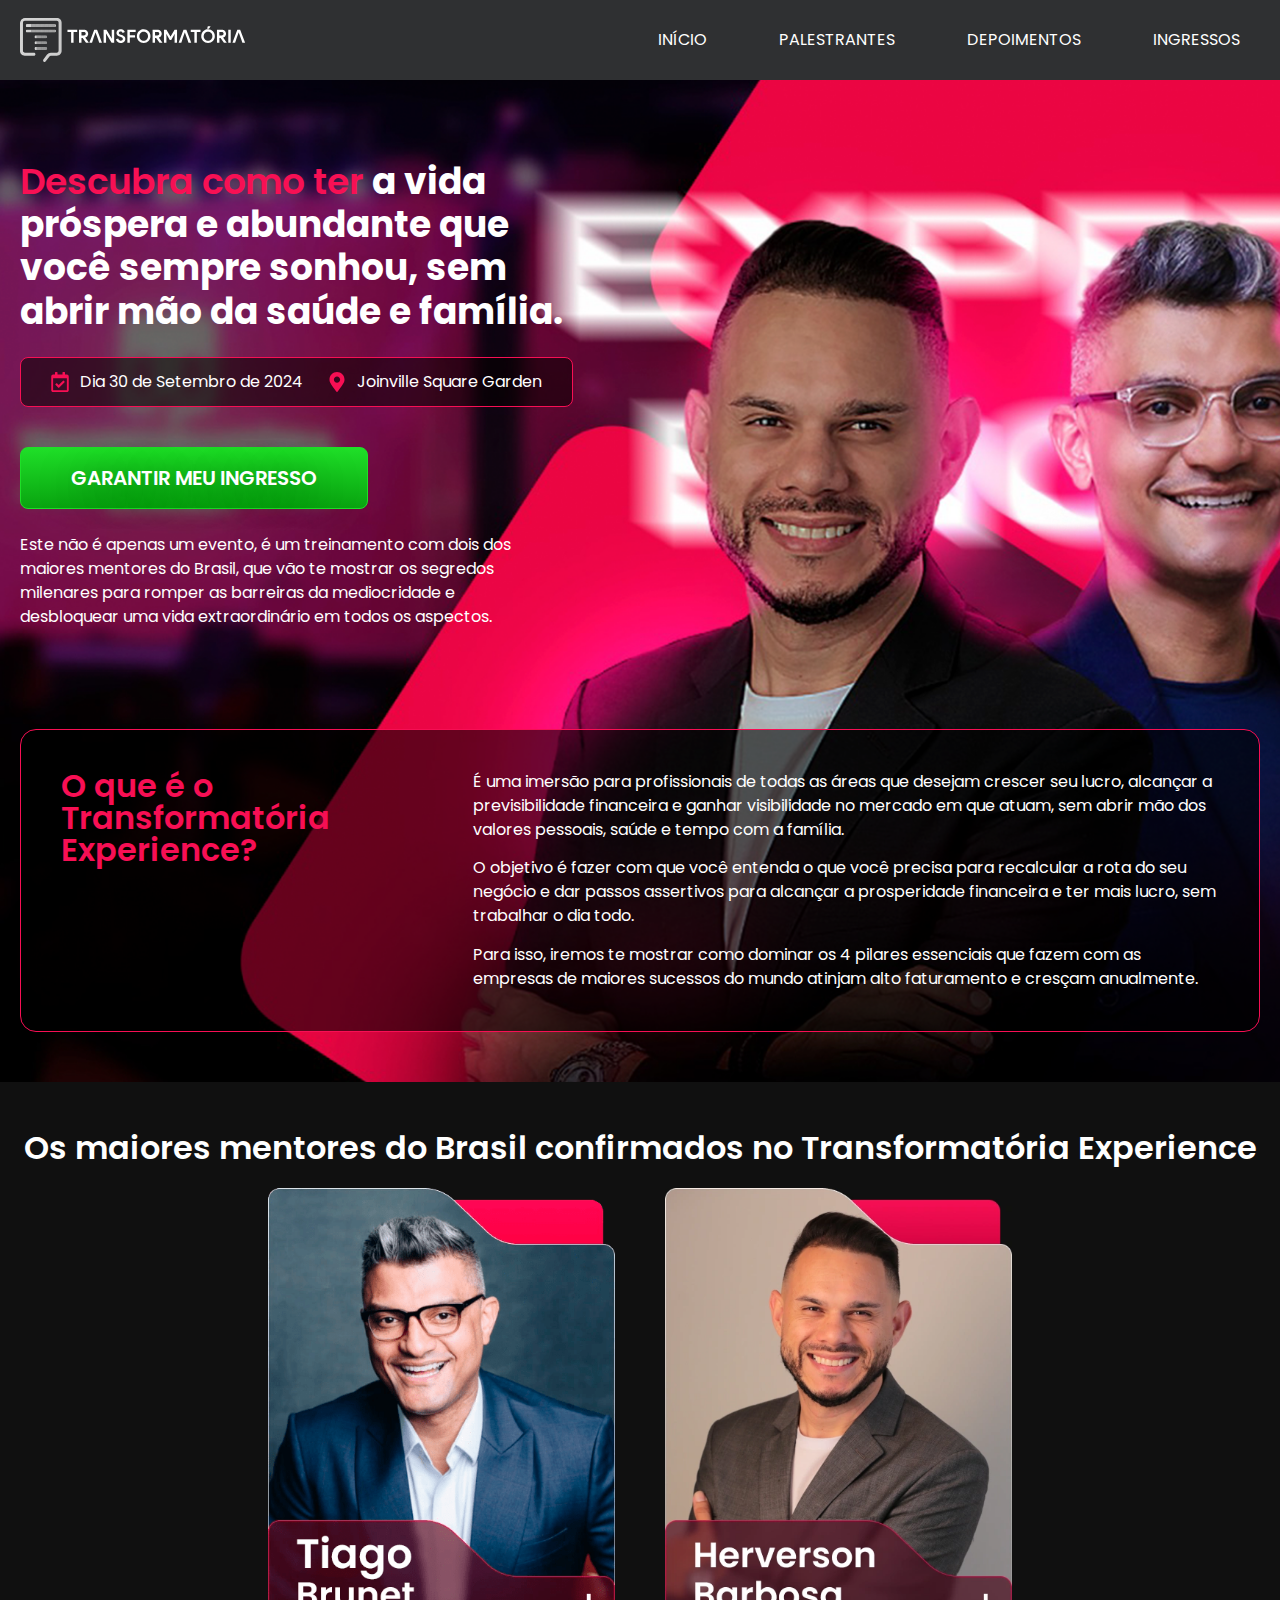
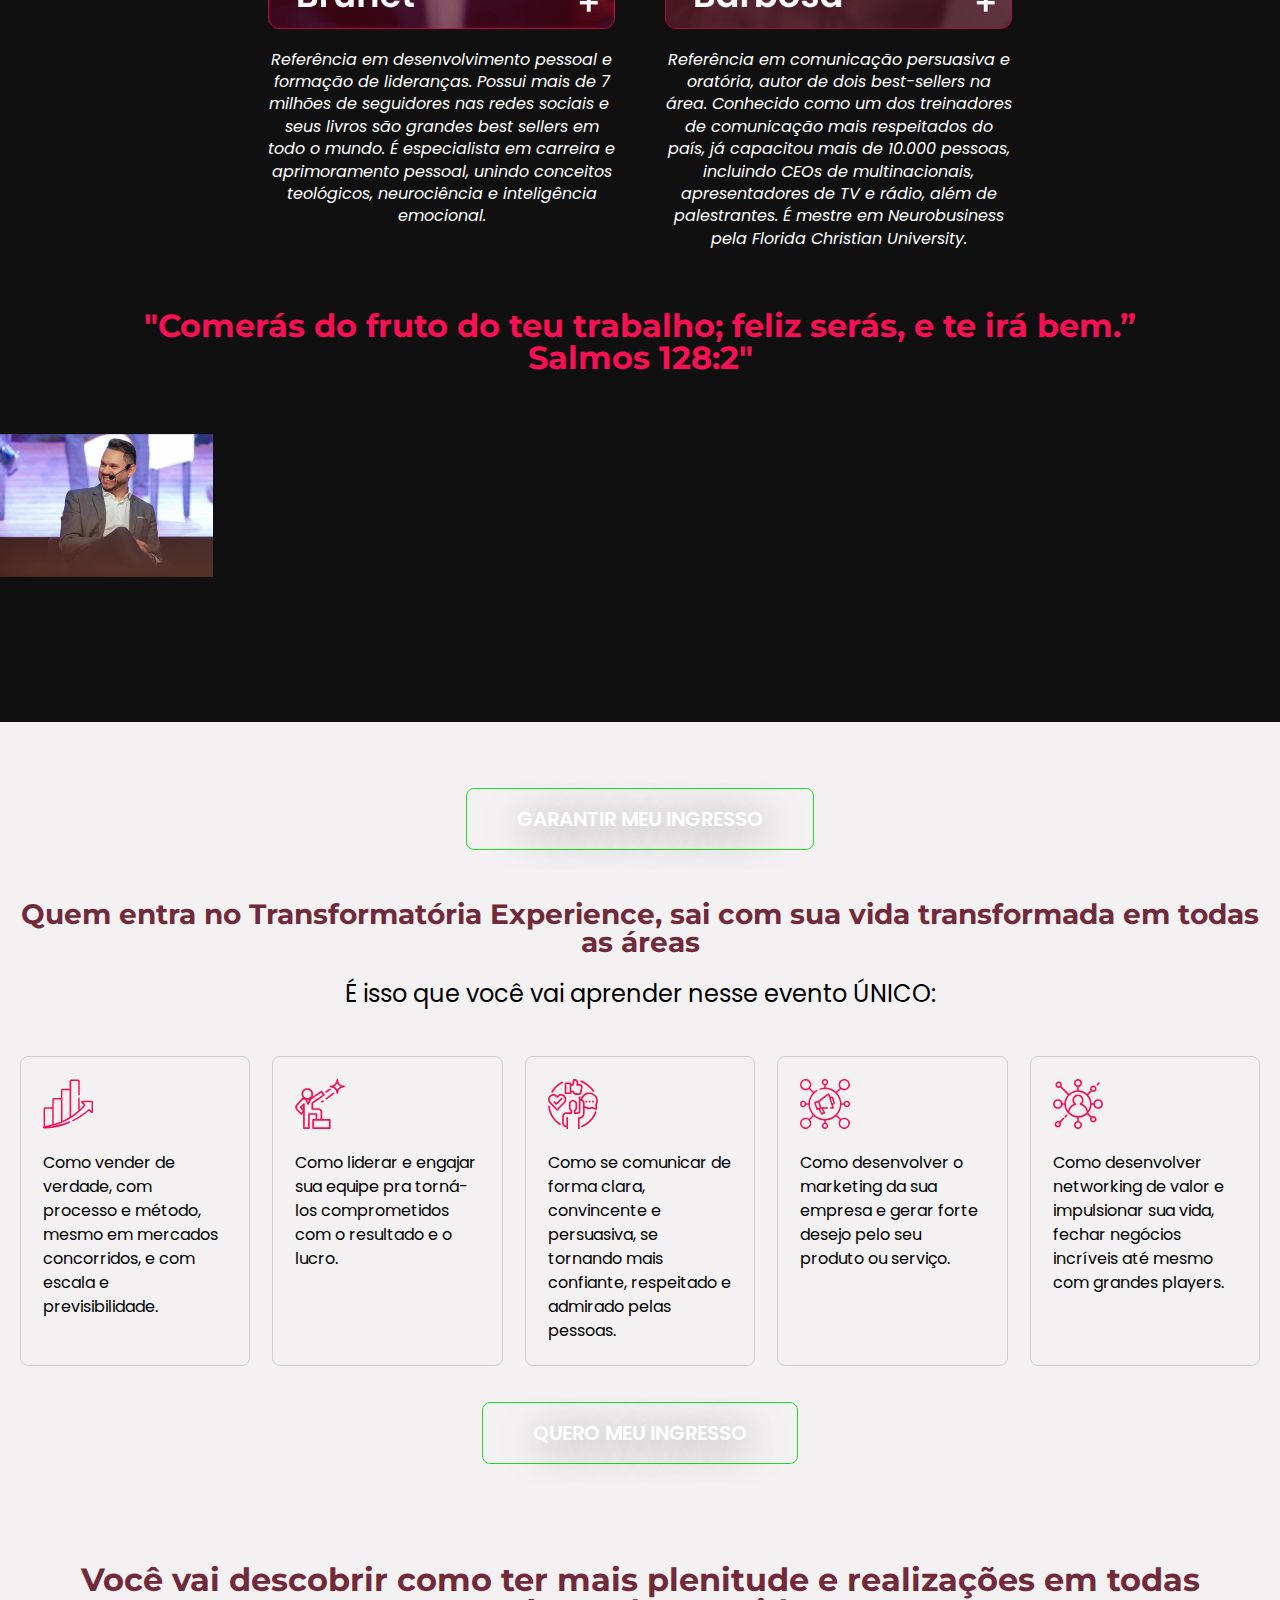
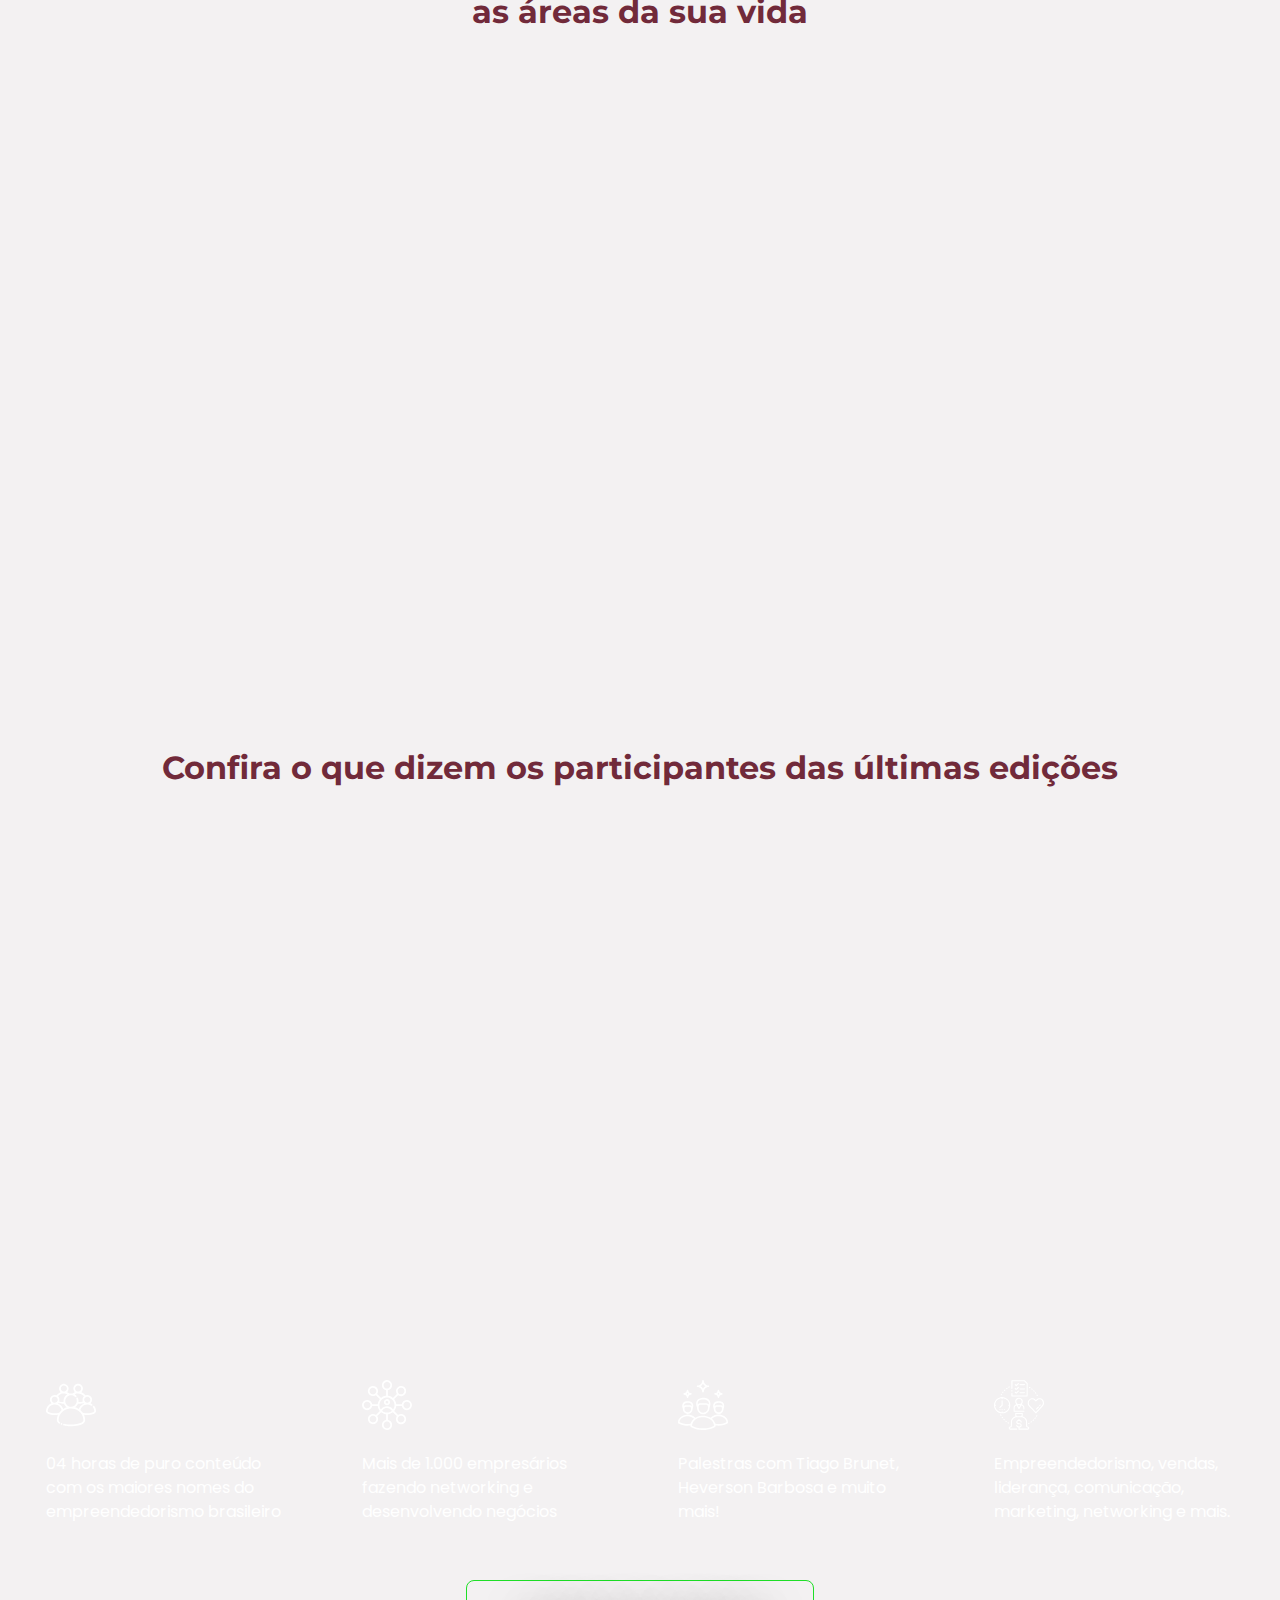
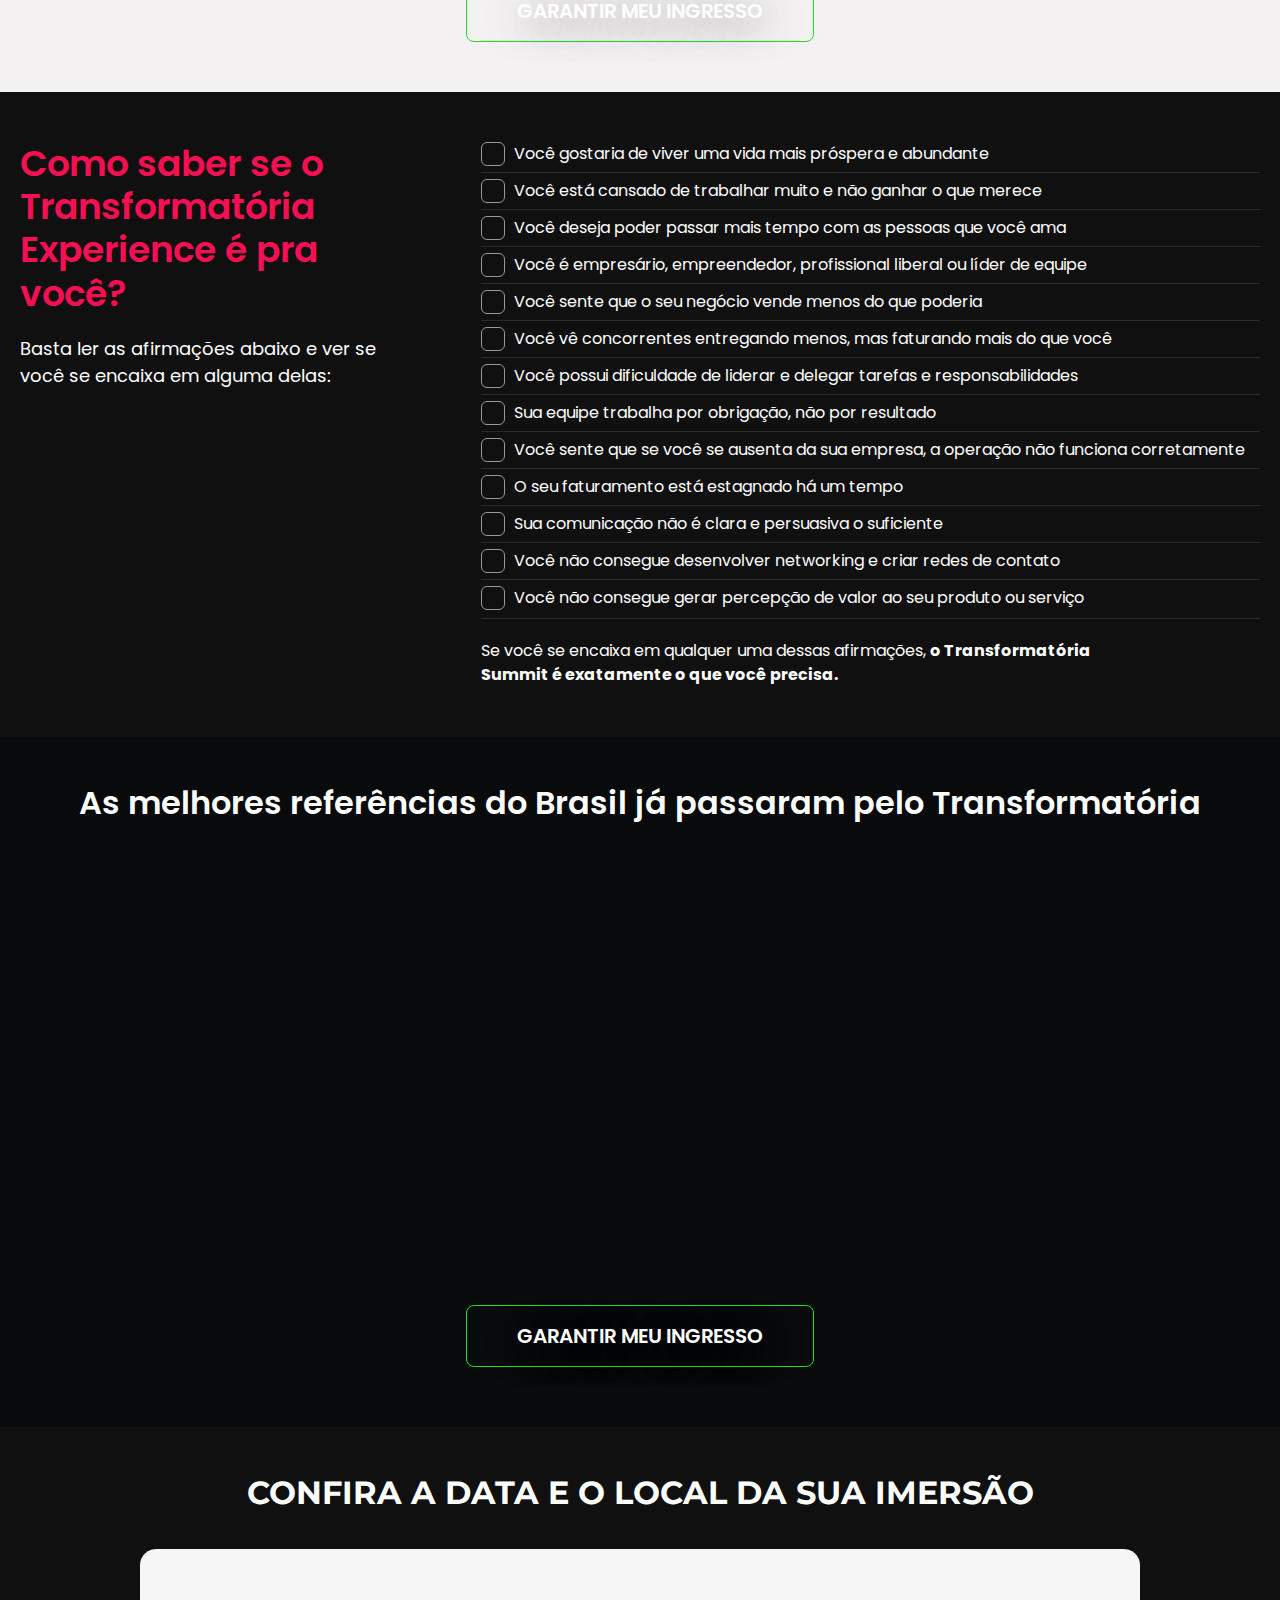
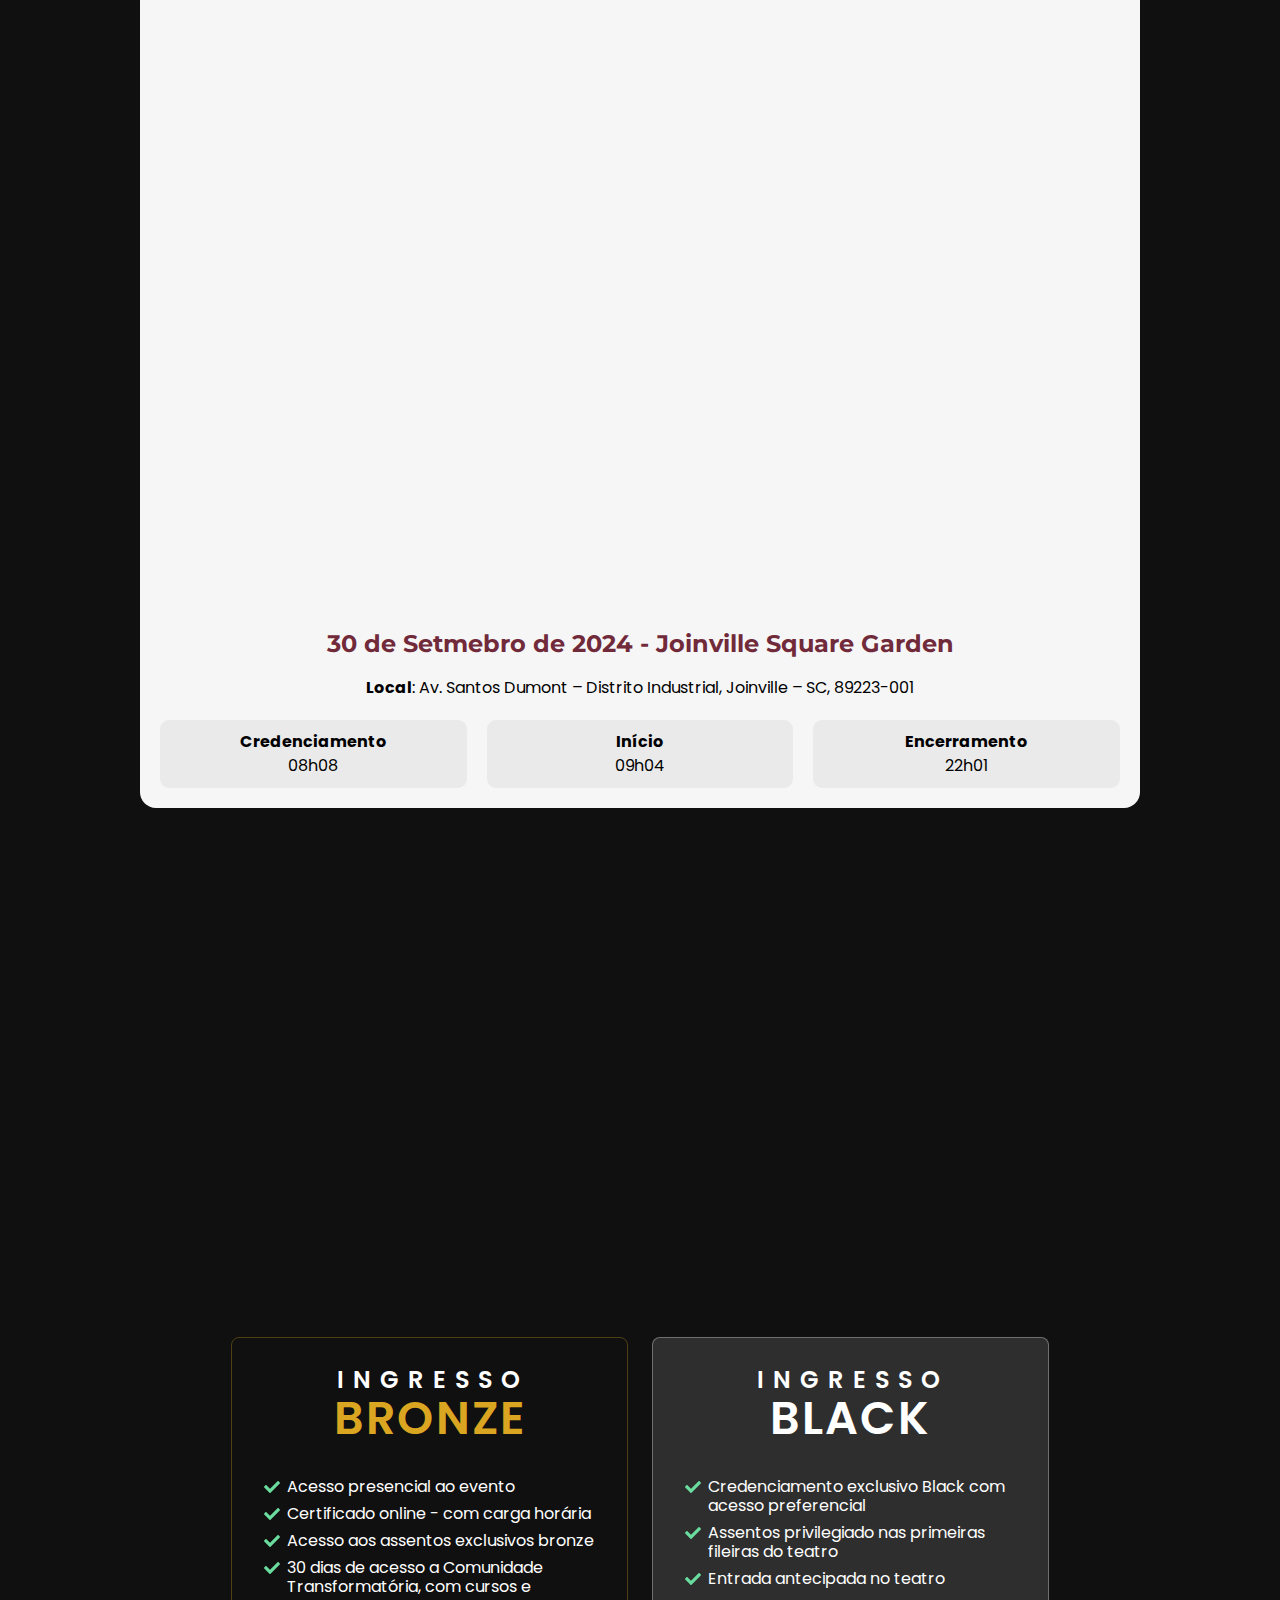
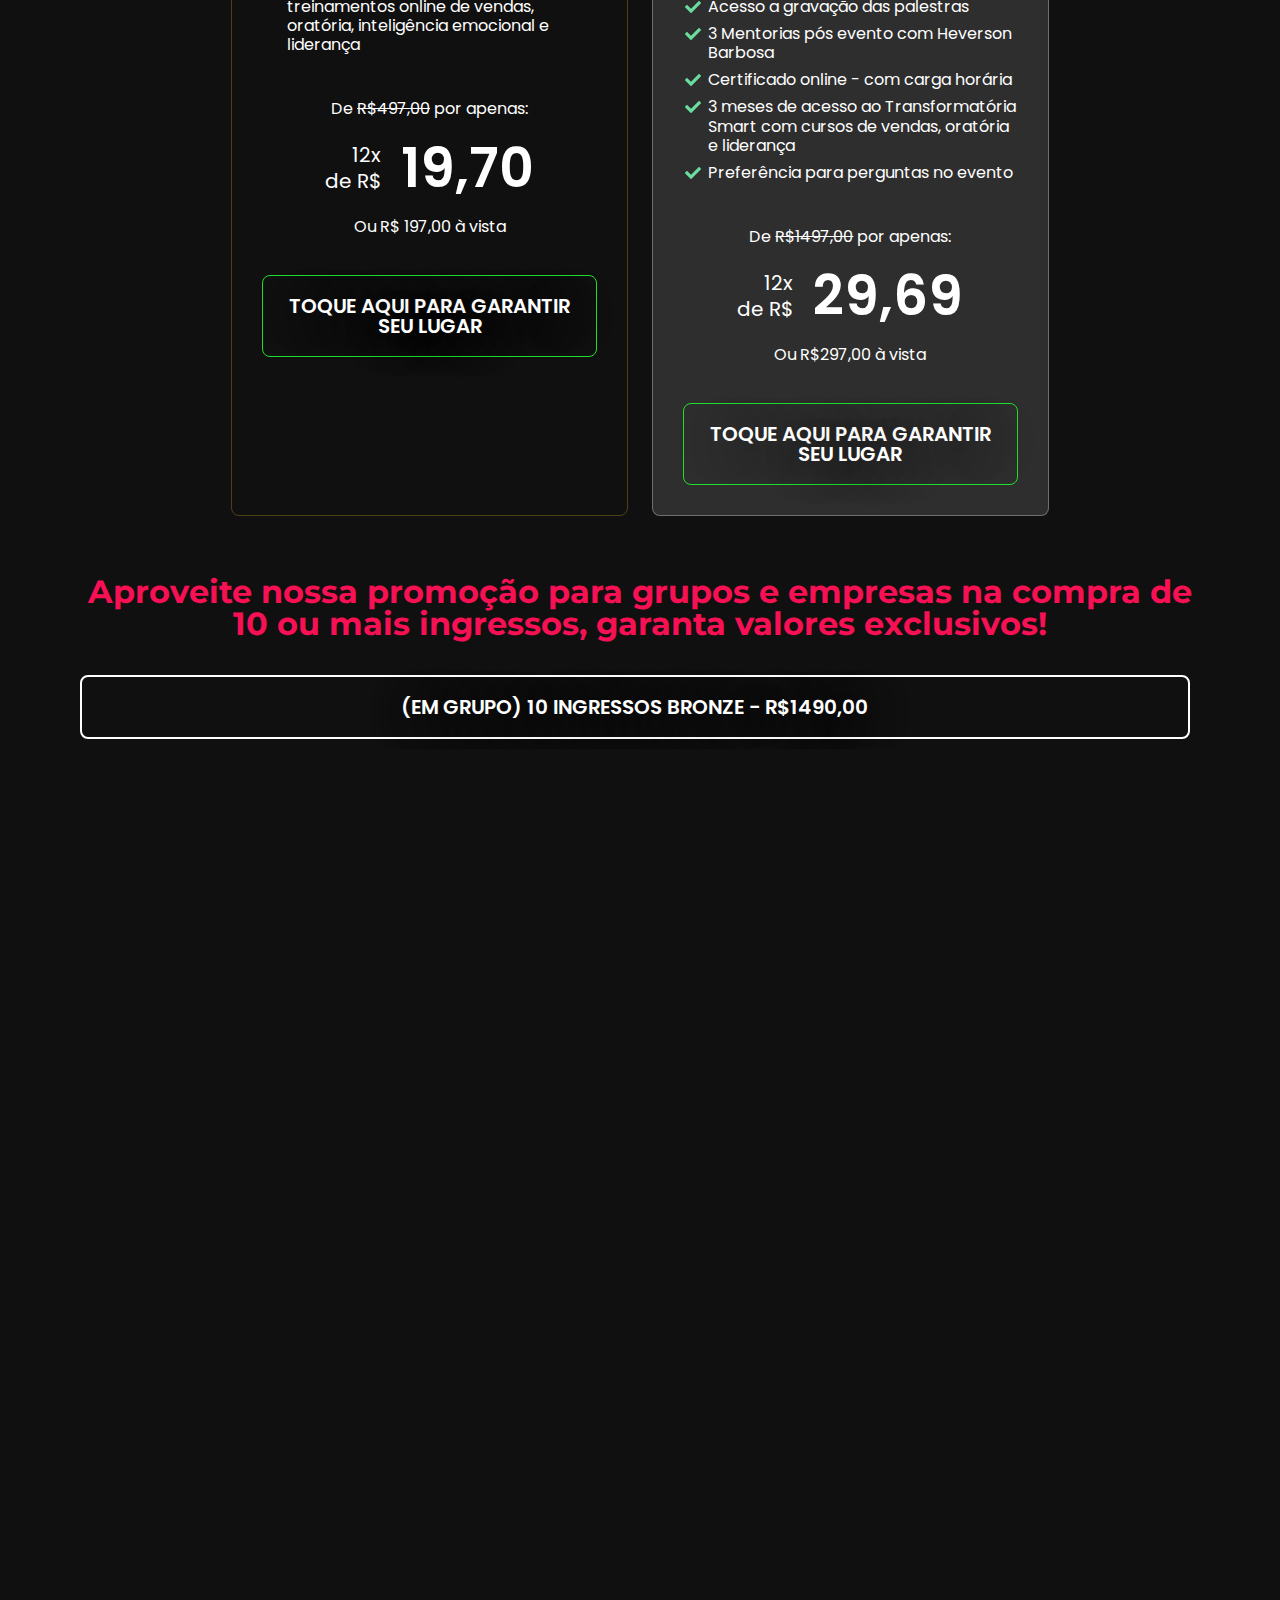
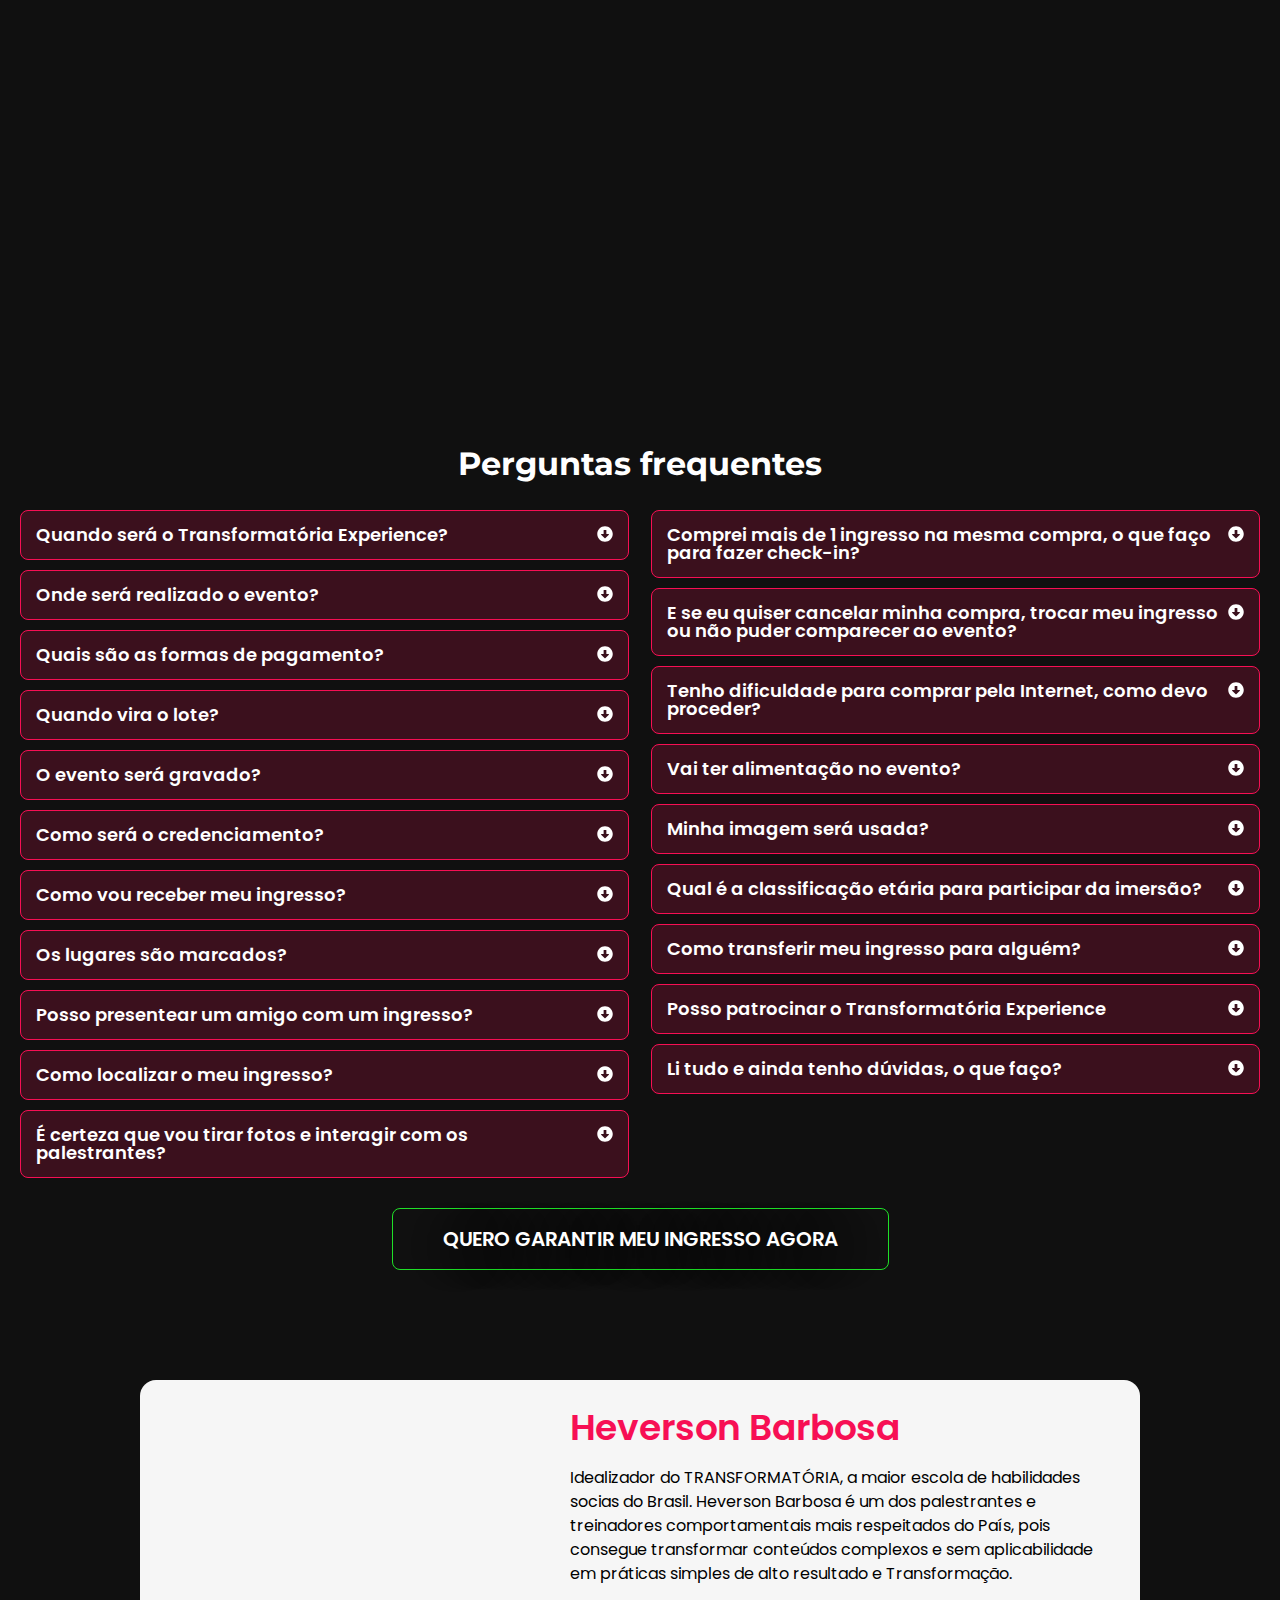
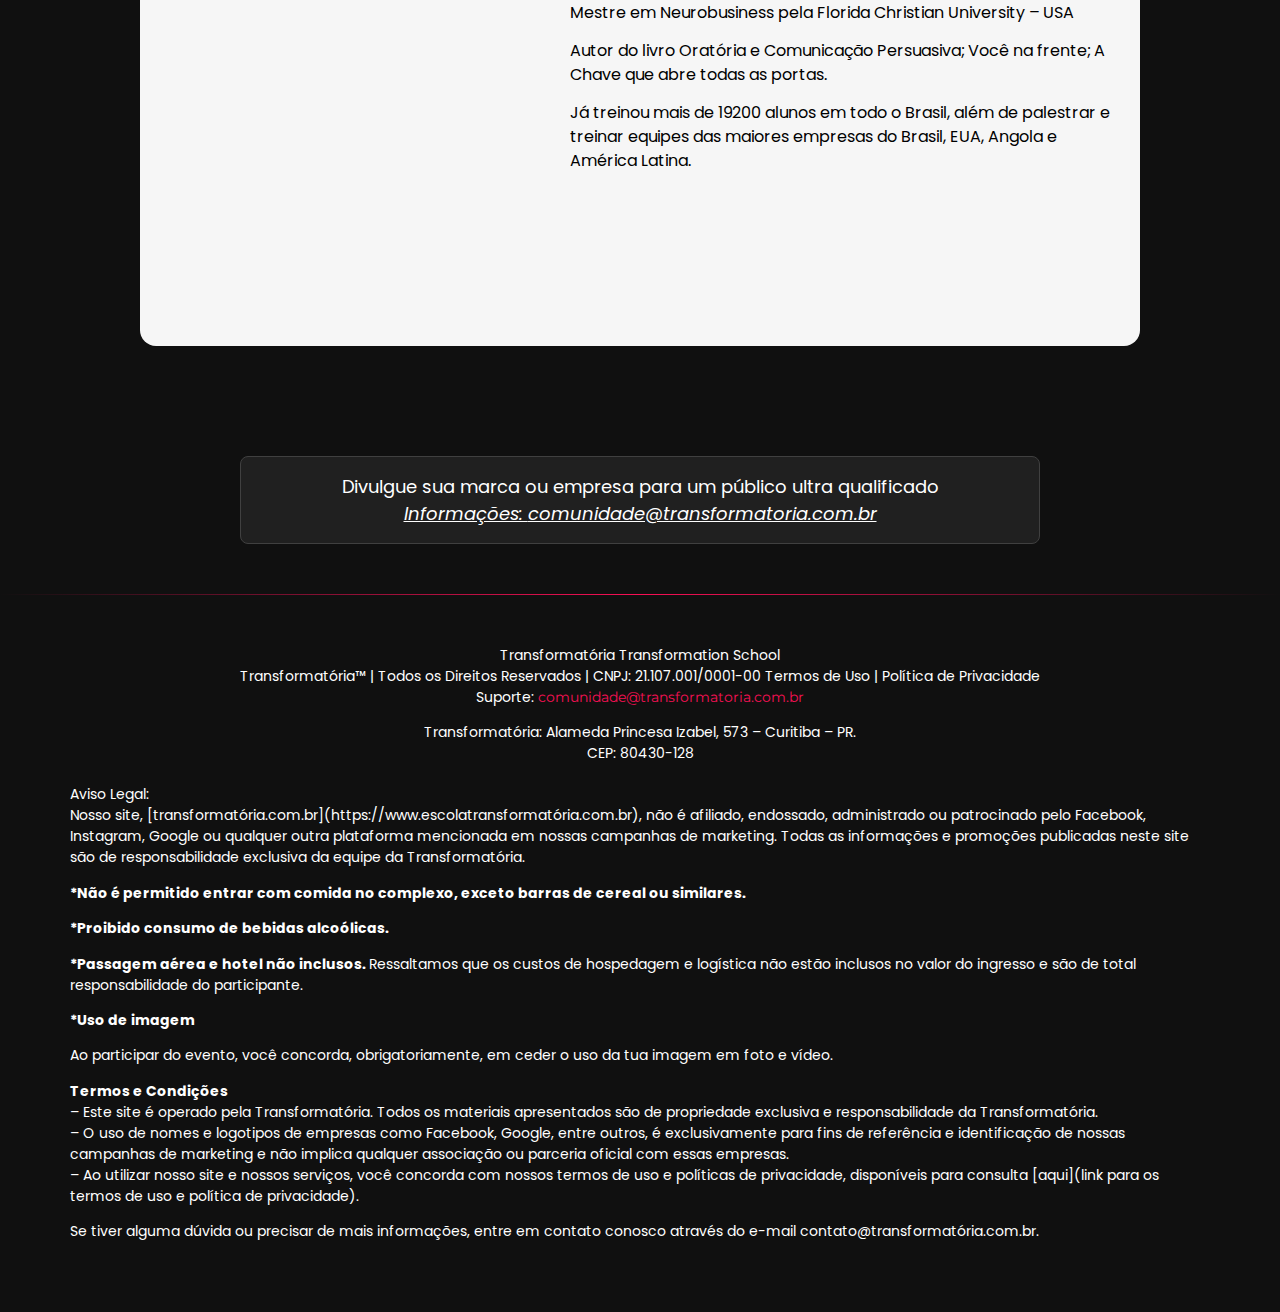
==== index.html @ e18d8cf8 "v15.1" ====
<!DOCTYPE html> <html lang="pt-BR"> <head> <meta charset="UTF-8"> <meta name="robots" content="index, follow, max-image-preview:large, max-snippet:-1, max-video-preview:-1" />  <title>Transformatória Experience 05 de Agosto em Londrina</title> <meta name="description" content="O maior evento de network, negócios e desenvolvimento pessoal do Sul do Brasil com os maiores palestrantes do Brasil." /> <link rel="canonical" href="https://transformatoria.com.br/transformatoria-experience-em-joinville/" /> <meta property="og:locale" content="pt_BR" /> <meta property="og:type" content="article" /> <meta property="og:title" content="Transformatória Experience 05 de Agosto em Londrina" /> <meta property="og:description" content="O maior evento de network, negócios e desenvolvimento pessoal do Sul do Brasil com os maiores palestrantes do Brasil." /> <meta property="og:url" content="https://transformatoria.com.br/transformatoria-experience-em-joinville/" /> <meta property="og:site_name" content="Transformatoria" /> <meta property="article:publisher" content="https://www.facebook.com/transformatoria/" /> <meta property="article:modified_time" content="2024-08-08T18:58:07+00:00" /> <meta property="og:image" content="./images/Tiago-Brunet-e-Heverson-Barbosa-em-Londrina-Transformatoria.jpeg" /> <meta property="og:image:width" content="1600" /> <meta property="og:image:height" content="900" /> <meta property="og:image:type" content="image/jpeg" /> <meta name="twitter:card" content="summary_large_image" /> <meta name="twitter:title" content="Transformatória Experience 05 de Agosto em Londrina" /> <meta name="twitter:description" content="O maior evento de network, negócios e desenvolvimento pessoal do Sul do Brasil com os maiores palestrantes do Brasil." /> <meta name="twitter:image" content="https://transformatoria.com.br/wp-content/uploads/2024/06/Tiago-Brunet-e-Heverson-Barbosa-em-Londrina-Transformatoria.jpeg" /> <meta name="twitter:label1" content="Est. tempo de leitura" /> <meta name="twitter:data1" content="30 minutos" /> <script type="application/ld+json" class="yoast-schema-graph">{"@context":"https://schema.org","@graph":[{"@type":"WebPage","@id":"https://transformatoria.com.br/transformatoria-experience-em-joinville/","url":"https://transformatoria.com.br/transformatoria-experience-em-joinville/","name":"Transformatória Experience 05 de Agosto em Londrina","isPartOf":{"@id":"https://transformatoria.com.br/#website"},"primaryImageOfPage":{"@id":"https://transformatoria.com.br/transformatoria-experience-em-joinville/#primaryimage"},"image":{"@id":"https://transformatoria.com.br/transformatoria-experience-em-joinville/#primaryimage"},"thumbnailUrl":"https://transformatoria.com.br/wp-content/uploads/2024/08/Tamb-Joinvile.png","datePublished":"2024-08-02T14:54:01+00:00","dateModified":"2024-08-08T18:58:07+00:00","description":"O maior evento de network, negócios e desenvolvimento pessoal do Sul do Brasil com os maiores palestrantes do Brasil.","breadcrumb":{"@id":"https://transformatoria.com.br/transformatoria-experience-em-joinville/#breadcrumb"},"inLanguage":"pt-BR","potentialAction":[{"@type":"ReadAction","target":["https://transformatoria.com.br/transformatoria-experience-em-joinville/"]}]},{"@type":"ImageObject","inLanguage":"pt-BR","@id":"https://transformatoria.com.br/transformatoria-experience-em-joinville/#primaryimage","url":"https://transformatoria.com.br/wp-content/uploads/2024/08/Tamb-Joinvile.png","contentUrl":"https://transformatoria.com.br/wp-content/uploads/2024/08/Tamb-Joinvile.png","width":1920,"height":1080},{"@type":"BreadcrumbList","@id":"https://transformatoria.com.br/transformatoria-experience-em-joinville/#breadcrumb","itemListElement":[{"@type":"ListItem","position":1,"name":"Início","item":"https://transformatoria.com.br/"},{"@type":"ListItem","position":2,"name":"Transformatória Experience em Joinville"}]},{"@type":"WebSite","@id":"https://transformatoria.com.br/#website","url":"https://transformatoria.com.br/","name":"Transformatoria Summit","description":"Escola de Transformação","publisher":{"@id":"https://transformatoria.com.br/#organization"},"alternateName":"TS","potentialAction":[{"@type":"SearchAction","target":{"@type":"EntryPoint","urlTemplate":"https://transformatoria.com.br/?s={search_term_string}"},"query-input":"required name=search_term_string"}],"inLanguage":"pt-BR"},{"@type":"Organization","@id":"https://transformatoria.com.br/#organization","name":"Transformatoria","url":"https://transformatoria.com.br/","logo":{"@type":"ImageObject","inLanguage":"pt-BR","@id":"https://transformatoria.com.br/#/schema/logo/image/","url":"https://transformatoria.com.br/wp-content/uploads/2021/06/logo-tcs-favicon-copy-1.png","contentUrl":"https://transformatoria.com.br/wp-content/uploads/2021/06/logo-tcs-favicon-copy-1.png","width":512,"height":550,"caption":"Transformatoria"},"image":{"@id":"https://transformatoria.com.br/#/schema/logo/image/"},"sameAs":["https://www.facebook.com/transformatoria/","https://www.instagram.com/transformatoria/","https://www.linkedin.com/showcase/9206955/admin/feed/posts/"]}]}</script>  <script type="application/javascript" id="pys-version-script">console.log('PixelYourSite Free version 9.7.1');</script> <link rel="dns-prefetch" href="//www.googletagmanager.com" /> <script>
window._wpemojiSettings = {"baseUrl":"https:\/\/s.w.org\/images\/core\/emoji\/15.0.3\/72x72\/","ext":".png","svgUrl":"https:\/\/s.w.org\/images\/core\/emoji\/15.0.3\/svg\/","svgExt":".svg","source":{"concatemoji":"https:\/\/transformatoria.com.br\/wp-includes\/js\/wp-emoji-release.min.js?ver=6.6.1"}};
/*! This file is auto-generated */
!function(i,n){var o,s,e;function c(e){try{var t={supportTests:e,timestamp:(new Date).valueOf()};sessionStorage.setItem(o,JSON.stringify(t))}catch(e){}}function p(e,t,n){e.clearRect(0,0,e.canvas.width,e.canvas.height),e.fillText(t,0,0);var t=new Uint32Array(e.getImageData(0,0,e.canvas.width,e.canvas.height).data),r=(e.clearRect(0,0,e.canvas.width,e.canvas.height),e.fillText(n,0,0),new Uint32Array(e.getImageData(0,0,e.canvas.width,e.canvas.height).data));return t.every(function(e,t){return e===r[t]})}function u(e,t,n){switch(t){case"flag":return n(e,"\ud83c\udff3\ufe0f\u200d\u26a7\ufe0f","\ud83c\udff3\ufe0f\u200b\u26a7\ufe0f")?!1:!n(e,"\ud83c\uddfa\ud83c\uddf3","\ud83c\uddfa\u200b\ud83c\uddf3")&&!n(e,"\ud83c\udff4\udb40\udc67\udb40\udc62\udb40\udc65\udb40\udc6e\udb40\udc67\udb40\udc7f","\ud83c\udff4\u200b\udb40\udc67\u200b\udb40\udc62\u200b\udb40\udc65\u200b\udb40\udc6e\u200b\udb40\udc67\u200b\udb40\udc7f");case"emoji":return!n(e,"\ud83d\udc26\u200d\u2b1b","\ud83d\udc26\u200b\u2b1b")}return!1}function f(e,t,n){var r="undefined"!=typeof WorkerGlobalScope&&self instanceof WorkerGlobalScope?new OffscreenCanvas(300,150):i.createElement("canvas"),a=r.getContext("2d",{willReadFrequently:!0}),o=(a.textBaseline="top",a.font="600 32px Arial",{});return e.forEach(function(e){o[e]=t(a,e,n)}),o}function t(e){var t=i.createElement("script");t.src=e,t.defer=!0,i.head.appendChild(t)}"undefined"!=typeof Promise&&(o="wpEmojiSettingsSupports",s=["flag","emoji"],n.supports={everything:!0,everythingExceptFlag:!0},e=new Promise(function(e){i.addEventListener("DOMContentLoaded",e,{once:!0})}),new Promise(function(t){var n=function(){try{var e=JSON.parse(sessionStorage.getItem(o));if("object"==typeof e&&"number"==typeof e.timestamp&&(new Date).valueOf()<e.timestamp+604800&&"object"==typeof e.supportTests)return e.supportTests}catch(e){}return null}();if(!n){if("undefined"!=typeof Worker&&"undefined"!=typeof OffscreenCanvas&&"undefined"!=typeof URL&&URL.createObjectURL&&"undefined"!=typeof Blob)try{var e="postMessage("+f.toString()+"("+[JSON.stringify(s),u.toString(),p.toString()].join(",")+"));",r=new Blob([e],{type:"text/javascript"}),a=new Worker(URL.createObjectURL(r),{name:"wpTestEmojiSupports"});return void(a.onmessage=function(e){c(n=e.data),a.terminate(),t(n)})}catch(e){}c(n=f(s,u,p))}t(n)}).then(function(e){for(var t in e)n.supports[t]=e[t],n.supports.everything=n.supports.everything&&n.supports[t],"flag"!==t&&(n.supports.everythingExceptFlag=n.supports.everythingExceptFlag&&n.supports[t]);n.supports.everythingExceptFlag=n.supports.everythingExceptFlag&&!n.supports.flag,n.DOMReady=!1,n.readyCallback=function(){n.DOMReady=!0}}).then(function(){return e}).then(function(){var e;n.supports.everything||(n.readyCallback(),(e=n.source||{}).concatemoji?t(e.concatemoji):e.wpemoji&&e.twemoji&&(t(e.twemoji),t(e.wpemoji)))}))}((window,document),window._wpemojiSettings);
</script> <link rel="stylesheet" id="premium-addons-css" href="./css/premium-addons-for-elementor-assets-frontend-min-css-premium-addons.min.css" media="all" /> <style id="wp-emoji-styles-inline-css">  	img.wp-smiley, img.emoji { 		display: inline !important; 		border: none !important; 		box-shadow: none !important; 		height: 1em !important; 		width: 1em !important; 		margin: 0 0.07em !important; 		vertical-align: -0.1em !important; 		background: none !important; 		padding: 0 !important; 	} </style> <style id="joinchat-button-style-inline-css"> .wp-block-joinchat-button{border:none!important;text-align:center}.wp-block-joinchat-button figure{display:table;margin:0 auto;padding:0}.wp-block-joinchat-button figcaption{font:normal normal 400 .6em/2em var(--wp--preset--font-family--system-font,sans-serif);margin:0;padding:0}.wp-block-joinchat-button .joinchat-button__qr{background-color:#fff;border:6px solid #25d366;border-radius:30px;box-sizing:content-box;display:block;height:200px;margin:auto;overflow:hidden;padding:10px;width:200px}.wp-block-joinchat-button .joinchat-button__qr canvas,.wp-block-joinchat-button .joinchat-button__qr img{display:block;margin:auto}.wp-block-joinchat-button .joinchat-button__link{align-items:center;background-color:#25d366;border:6px solid #25d366;border-radius:30px;display:inline-flex;flex-flow:row nowrap;justify-content:center;line-height:1.25em;margin:0 auto;text-decoration:none}.wp-block-joinchat-button .joinchat-button__link:before{background:transparent var(--joinchat-ico) no-repeat center;background-size:100%;content:"";display:block;height:1.5em;margin:-.75em .75em -.75em 0;width:1.5em}.wp-block-joinchat-button figure+.joinchat-button__link{margin-top:10px}@media (orientation:landscape)and (min-height:481px),(orientation:portrait)and (min-width:481px){.wp-block-joinchat-button.joinchat-button--qr-only figure+.joinchat-button__link{display:none}}@media (max-width:480px),(orientation:landscape)and (max-height:480px){.wp-block-joinchat-button figure{display:none}}  </style> <style id="classic-theme-styles-inline-css"> /*! This file is auto-generated */ .wp-block-button__link{color:#fff;background-color:#32373c;border-radius:9999px;box-shadow:none;text-decoration:none;padding:calc(.667em + 2px) calc(1.333em + 2px);font-size:1.125em}.wp-block-file__button{background:#32373c;color:#fff;text-decoration:none} </style> <style id="global-styles-inline-css"> :root{--wp--preset--aspect-ratio--square: 1;--wp--preset--aspect-ratio--4-3: 4/3;--wp--preset--aspect-ratio--3-4: 3/4;--wp--preset--aspect-ratio--3-2: 3/2;--wp--preset--aspect-ratio--2-3: 2/3;--wp--preset--aspect-ratio--16-9: 16/9;--wp--preset--aspect-ratio--9-16: 9/16;--wp--preset--color--black: #000000;--wp--preset--color--cyan-bluish-gray: #abb8c3;--wp--preset--color--white: #ffffff;--wp--preset--color--pale-pink: #f78da7;--wp--preset--color--vivid-red: #cf2e2e;--wp--preset--color--luminous-vivid-orange: #ff6900;--wp--preset--color--luminous-vivid-amber: #fcb900;--wp--preset--color--light-green-cyan: #7bdcb5;--wp--preset--color--vivid-green-cyan: #00d084;--wp--preset--color--pale-cyan-blue: #8ed1fc;--wp--preset--color--vivid-cyan-blue: #0693e3;--wp--preset--color--vivid-purple: #9b51e0;--wp--preset--gradient--vivid-cyan-blue-to-vivid-purple: linear-gradient(135deg,rgba(6,147,227,1) 0%,rgb(155,81,224) 100%);--wp--preset--gradient--light-green-cyan-to-vivid-green-cyan: linear-gradient(135deg,rgb(122,220,180) 0%,rgb(0,208,130) 100%);--wp--preset--gradient--luminous-vivid-amber-to-luminous-vivid-orange: linear-gradient(135deg,rgba(252,185,0,1) 0%,rgba(255,105,0,1) 100%);--wp--preset--gradient--luminous-vivid-orange-to-vivid-red: linear-gradient(135deg,rgba(255,105,0,1) 0%,rgb(207,46,46) 100%);--wp--preset--gradient--very-light-gray-to-cyan-bluish-gray: linear-gradient(135deg,rgb(238,238,238) 0%,rgb(169,184,195) 100%);--wp--preset--gradient--cool-to-warm-spectrum: linear-gradient(135deg,rgb(74,234,220) 0%,rgb(151,120,209) 20%,rgb(207,42,186) 40%,rgb(238,44,130) 60%,rgb(251,105,98) 80%,rgb(254,248,76) 100%);--wp--preset--gradient--blush-light-purple: linear-gradient(135deg,rgb(255,206,236) 0%,rgb(152,150,240) 100%);--wp--preset--gradient--blush-bordeaux: linear-gradient(135deg,rgb(254,205,165) 0%,rgb(254,45,45) 50%,rgb(107,0,62) 100%);--wp--preset--gradient--luminous-dusk: linear-gradient(135deg,rgb(255,203,112) 0%,rgb(199,81,192) 50%,rgb(65,88,208) 100%);--wp--preset--gradient--pale-ocean: linear-gradient(135deg,rgb(255,245,203) 0%,rgb(182,227,212) 50%,rgb(51,167,181) 100%);--wp--preset--gradient--electric-grass: linear-gradient(135deg,rgb(202,248,128) 0%,rgb(113,206,126) 100%);--wp--preset--gradient--midnight: linear-gradient(135deg,rgb(2,3,129) 0%,rgb(40,116,252) 100%);--wp--preset--font-size--small: 13px;--wp--preset--font-size--medium: 20px;--wp--preset--font-size--large: 36px;--wp--preset--font-size--x-large: 42px;--wp--preset--spacing--20: 0.44rem;--wp--preset--spacing--30: 0.67rem;--wp--preset--spacing--40: 1rem;--wp--preset--spacing--50: 1.5rem;--wp--preset--spacing--60: 2.25rem;--wp--preset--spacing--70: 3.38rem;--wp--preset--spacing--80: 5.06rem;--wp--preset--shadow--natural: 6px 6px 9px rgba(0, 0, 0, 0.2);--wp--preset--shadow--deep: 12px 12px 50px rgba(0, 0, 0, 0.4);--wp--preset--shadow--sharp: 6px 6px 0px rgba(0, 0, 0, 0.2);--wp--preset--shadow--outlined: 6px 6px 0px -3px rgba(255, 255, 255, 1), 6px 6px rgba(0, 0, 0, 1);--wp--preset--shadow--crisp: 6px 6px 0px rgba(0, 0, 0, 1);}:where(.is-layout-flex){gap: 0.5em;}:where(.is-layout-grid){gap: 0.5em;}body .is-layout-flex{display: flex;}.is-layout-flex{flex-wrap: wrap;align-items: center;}.is-layout-flex > :is(*, div){margin: 0;}body .is-layout-grid{display: grid;}.is-layout-grid > :is(*, div){margin: 0;}:where(.wp-block-columns.is-layout-flex){gap: 2em;}:where(.wp-block-columns.is-layout-grid){gap: 2em;}:where(.wp-block-post-template.is-layout-flex){gap: 1.25em;}:where(.wp-block-post-template.is-layout-grid){gap: 1.25em;}.has-black-color{color: var(--wp--preset--color--black) !important;}.has-cyan-bluish-gray-color{color: var(--wp--preset--color--cyan-bluish-gray) !important;}.has-white-color{color: var(--wp--preset--color--white) !important;}.has-pale-pink-color{color: var(--wp--preset--color--pale-pink) !important;}.has-vivid-red-color{color: var(--wp--preset--color--vivid-red) !important;}.has-luminous-vivid-orange-color{color: var(--wp--preset--color--luminous-vivid-orange) !important;}.has-luminous-vivid-amber-color{color: var(--wp--preset--color--luminous-vivid-amber) !important;}.has-light-green-cyan-color{color: var(--wp--preset--color--light-green-cyan) !important;}.has-vivid-green-cyan-color{color: var(--wp--preset--color--vivid-green-cyan) !important;}.has-pale-cyan-blue-color{color: var(--wp--preset--color--pale-cyan-blue) !important;}.has-vivid-cyan-blue-color{color: var(--wp--preset--color--vivid-cyan-blue) !important;}.has-vivid-purple-color{color: var(--wp--preset--color--vivid-purple) !important;}.has-black-background-color{background-color: var(--wp--preset--color--black) !important;}.has-cyan-bluish-gray-background-color{background-color: var(--wp--preset--color--cyan-bluish-gray) !important;}.has-white-background-color{background-color: var(--wp--preset--color--white) !important;}.has-pale-pink-background-color{background-color: var(--wp--preset--color--pale-pink) !important;}.has-vivid-red-background-color{background-color: var(--wp--preset--color--vivid-red) !important;}.has-luminous-vivid-orange-background-color{background-color: var(--wp--preset--color--luminous-vivid-orange) !important;}.has-luminous-vivid-amber-background-color{background-color: var(--wp--preset--color--luminous-vivid-amber) !important;}.has-light-green-cyan-background-color{background-color: var(--wp--preset--color--light-green-cyan) !important;}.has-vivid-green-cyan-background-color{background-color: var(--wp--preset--color--vivid-green-cyan) !important;}.has-pale-cyan-blue-background-color{background-color: var(--wp--preset--color--pale-cyan-blue) !important;}.has-vivid-cyan-blue-background-color{background-color: var(--wp--preset--color--vivid-cyan-blue) !important;}.has-vivid-purple-background-color{background-color: var(--wp--preset--color--vivid-purple) !important;}.has-black-border-color{border-color: var(--wp--preset--color--black) !important;}.has-cyan-bluish-gray-border-color{border-color: var(--wp--preset--color--cyan-bluish-gray) !important;}.has-white-border-color{border-color: var(--wp--preset--color--white) !important;}.has-pale-pink-border-color{border-color: var(--wp--preset--color--pale-pink) !important;}.has-vivid-red-border-color{border-color: var(--wp--preset--color--vivid-red) !important;}.has-luminous-vivid-orange-border-color{border-color: var(--wp--preset--color--luminous-vivid-orange) !important;}.has-luminous-vivid-amber-border-color{border-color: var(--wp--preset--color--luminous-vivid-amber) !important;}.has-light-green-cyan-border-color{border-color: var(--wp--preset--color--light-green-cyan) !important;}.has-vivid-green-cyan-border-color{border-color: var(--wp--preset--color--vivid-green-cyan) !important;}.has-pale-cyan-blue-border-color{border-color: var(--wp--preset--color--pale-cyan-blue) !important;}.has-vivid-cyan-blue-border-color{border-color: var(--wp--preset--color--vivid-cyan-blue) !important;}.has-vivid-purple-border-color{border-color: var(--wp--preset--color--vivid-purple) !important;}.has-vivid-cyan-blue-to-vivid-purple-gradient-background{background: var(--wp--preset--gradient--vivid-cyan-blue-to-vivid-purple) !important;}.has-light-green-cyan-to-vivid-green-cyan-gradient-background{background: var(--wp--preset--gradient--light-green-cyan-to-vivid-green-cyan) !important;}.has-luminous-vivid-amber-to-luminous-vivid-orange-gradient-background{background: var(--wp--preset--gradient--luminous-vivid-amber-to-luminous-vivid-orange) !important;}.has-luminous-vivid-orange-to-vivid-red-gradient-background{background: var(--wp--preset--gradient--luminous-vivid-orange-to-vivid-red) !important;}.has-very-light-gray-to-cyan-bluish-gray-gradient-background{background: var(--wp--preset--gradient--very-light-gray-to-cyan-bluish-gray) !important;}.has-cool-to-warm-spectrum-gradient-background{background: var(--wp--preset--gradient--cool-to-warm-spectrum) !important;}.has-blush-light-purple-gradient-background{background: var(--wp--preset--gradient--blush-light-purple) !important;}.has-blush-bordeaux-gradient-background{background: var(--wp--preset--gradient--blush-bordeaux) !important;}.has-luminous-dusk-gradient-background{background: var(--wp--preset--gradient--luminous-dusk) !important;}.has-pale-ocean-gradient-background{background: var(--wp--preset--gradient--pale-ocean) !important;}.has-electric-grass-gradient-background{background: var(--wp--preset--gradient--electric-grass) !important;}.has-midnight-gradient-background{background: var(--wp--preset--gradient--midnight) !important;}.has-small-font-size{font-size: var(--wp--preset--font-size--small) !important;}.has-medium-font-size{font-size: var(--wp--preset--font-size--medium) !important;}.has-large-font-size{font-size: var(--wp--preset--font-size--large) !important;}.has-x-large-font-size{font-size: var(--wp--preset--font-size--x-large) !important;} :where(.wp-block-post-template.is-layout-flex){gap: 1.25em;}:where(.wp-block-post-template.is-layout-grid){gap: 1.25em;} :where(.wp-block-columns.is-layout-flex){gap: 2em;}:where(.wp-block-columns.is-layout-grid){gap: 2em;} :root :where(.wp-block-pullquote){font-size: 1.5em;line-height: 1.6;} </style> <link rel="stylesheet" id="hello-elementor-css" href="./css/hello-elementor-style.min.css" media="all" /> <link rel="stylesheet" id="hello-elementor-theme-style-css" href="./css/hello-elementor-theme.min.css" media="all" /> <link rel="stylesheet" id="hello-elementor-header-footer-css" href="./css/hello-elementor-header-footer.min.css" media="all" /> <link rel="stylesheet" id="elementor-frontend-css" href="./css/elementor-assets-css-frontend-lite.min.css" media="all" /> <link rel="stylesheet" id="elementor-post-10-css" href="./css/elementor-css-post-10.css" media="all" /> <link rel="stylesheet" id="swiper-css" href="./css/elementor-assets-lib-swiper-v8-css-swiper.min.css" media="all" /> <link rel="stylesheet" id="elementor-pro-css" href="./css/elementor-pro-assets-css-frontend-lite.min.css" media="all" /> <link rel="stylesheet" id="font-awesome-5-all-css" href="./css/elementor-assets-lib-font-awesome-css-all.min.css" media="all" /> <link rel="stylesheet" id="font-awesome-4-shim-css" href="./css/elementor-assets-lib-font-awesome-css-v4-shims.min.css" media="all" /> <link rel="stylesheet" id="elementor-post-23234-css" href="./css/elementor-css-post-23234.css" media="all" /> <link rel="stylesheet" id="elementor-post-11230-css" href="./css/elementor-css-post-11230.css" media="all" /> <link rel="stylesheet" id="elementor-post-11223-css" href="./css/elementor-css-post-11223.css" media="all" /> <link rel="stylesheet" id="elementor-post-11209-css" href="./css/elementor-css-post-11209.css" media="all" /> <link rel="stylesheet" id="elementor-post-11139-css" href="./css/elementor-css-post-11139.css" media="all" /> <link rel="stylesheet" id="elementor-post-10835-css" href="./css/elementor-css-post-10835.css" media="all" /> <link rel="stylesheet" id="joinchat-css" href="./css/creame-whatsapp-me-public-css-joinchat.min.css" media="all" /> <style id="joinchat-inline-css">  @media(max-width:767px){.joinchat{--s:50px}} </style> <link rel="stylesheet" id="eael-general-css" href="./css/essential-addons-for-elementor-lite-assets-front-end-css-view-general.min.css" media="all" /> <link rel="stylesheet" id="google-fonts-1-css" href="https://fonts.googleapis.com/css?family=Roboto%3A100%2C100italic%2C200%2C200italic%2C300%2C300italic%2C400%2C400italic%2C500%2C500italic%2C600%2C600italic%2C700%2C700italic%2C800%2C800italic%2C900%2C900italic%7CMontserrat%3A100%2C100italic%2C200%2C200italic%2C300%2C300italic%2C400%2C400italic%2C500%2C500italic%2C600%2C600italic%2C700%2C700italic%2C800%2C800italic%2C900%2C900italic%7CPoppins%3A100%2C100italic%2C200%2C200italic%2C300%2C300italic%2C400%2C400italic%2C500%2C500italic%2C600%2C600italic%2C700%2C700italic%2C800%2C800italic%2C900%2C900italic&#038;display=auto&#038;ver=6.6.1" media="all" /> <link rel="preconnect" href="https://fonts.gstatic.com/" crossorigin> <script>
            /* <![CDATA[ */
            var rcewpp = {
                "ajax_url":"https://transformatoria.com.br/wp-admin/admin-ajax.php",
                "nonce": "d8b3459f5f",
                "home_url": "https://transformatoria.com.br/",
                "settings_icon": 'https://transformatoria.com.br/wp-content/plugins/export-wp-page-to-static-html/admin/images/settings.png',
                "settings_hover_icon": 'https://transformatoria.com.br/wp-content/plugins/export-wp-page-to-static-html/admin/images/settings_hover.png'
            };
            /* ]]\> */
        </script> <script async="async" src="./js/elementor-assets-lib-font-awesome-js-v4-shims.min.js" id="font-awesome-4-shim-js"></script> <script async="async" src="./js/jquery-jquery.min.js" id="jquery-core-js"></script> <script async="async" src="./js/jquery-jquery-migrate.min.js" id="jquery-migrate-js"></script> <script id="enhanced-ecommerce-google-analytics-js-extra">
var ConvAioGlobal = {"nonce":"bcf28be516"};
</script> <script async="async" src="./js/enhanced-e-commerce-for-woocommerce-store-public-js-con-gtm-google-analytics.js" id="enhanced-ecommerce-google-analytics-js"></script> <script id="enhanced-ecommerce-google-analytics-js-after">
tvc_smd={"tvc_wcv":"","tvc_wpv":"6.6.1","tvc_eev":"7.1.4","tvc_cnf":{"t_cg":"","t_ec":"","t_ee":"on","t_df":"","t_gUser":"1","t_UAen":"on","t_thr":"6","t_IPA":"1","t_PrivacyPolicy":"1"},"tvc_sub_data":{"sub_id":"52843","cu_id":"45051","pl_id":"1","ga_tra_option":"","ga_property_id":"","ga_measurement_id":"","ga_ads_id":"","ga_gmc_id":"","ga_gmc_id_p":"","op_gtag_js":"0","op_en_e_t":"0","op_rm_t_t":"0","op_dy_rm_t_t":"0","op_li_ga_wi_ads":"0","gmc_is_product_sync":"0","gmc_is_site_verified":"0","gmc_is_domain_claim":"0","gmc_product_count":"0","fb_pixel_id":"","tracking_method":"gtm","user_gtm_id":"conversios-gtm"}};
</script> <script async="async" src="./js/pixelyoursite-dist-scripts-jquery.bind-first-0.2.3.min.js" id="jquery-bind-first-js"></script> <script async="async" src="./js/pixelyoursite-dist-scripts-js.cookie-2.1.3.min.js" id="js-cookie-pys-js"></script> <script id="pys-js-extra">
var pysOptions = {"staticEvents":{"facebook":{"init_event":[{"delay":0,"type":"static","name":"PageView","pixelIds":["474656805244455"],"eventID":"489f10bf-3443-4cef-a1fc-0021ed905301","params":{"page_title":"Transformat\u00f3ria Experience em Joinville","post_type":"page","post_id":23234,"plugin":"PixelYourSite","user_role":"guest","event_url":"transformatoria.com.br\/transformatoria-experience-em-joinville\/"},"e_id":"init_event","ids":[],"hasTimeWindow":false,"timeWindow":0,"woo_order":"","edd_order":""}]}},"dynamicEvents":{"automatic_event_form":{"facebook":{"delay":0,"type":"dyn","name":"Form","pixelIds":["474656805244455"],"eventID":"bcb8fab3-6a7b-48d4-a15c-e767660d377b","params":{"page_title":"Transformat\u00f3ria Experience em Joinville","post_type":"page","post_id":23234,"plugin":"PixelYourSite","user_role":"guest","event_url":"transformatoria.com.br\/transformatoria-experience-em-joinville\/"},"e_id":"automatic_event_form","ids":[],"hasTimeWindow":false,"timeWindow":0,"woo_order":"","edd_order":""}},"automatic_event_download":{"facebook":{"delay":0,"type":"dyn","name":"Download","extensions":["","doc","exe","js","pdf","ppt","tgz","zip","xls"],"pixelIds":["474656805244455"],"eventID":"8a07ae97-ae43-4f38-a531-1c3e3bfed26e","params":{"page_title":"Transformat\u00f3ria Experience em Joinville","post_type":"page","post_id":23234,"plugin":"PixelYourSite","user_role":"guest","event_url":"transformatoria.com.br\/transformatoria-experience-em-joinville\/"},"e_id":"automatic_event_download","ids":[],"hasTimeWindow":false,"timeWindow":0,"woo_order":"","edd_order":""}},"automatic_event_comment":{"facebook":{"delay":0,"type":"dyn","name":"Comment","pixelIds":["474656805244455"],"eventID":"3d7794e6-8116-439f-a228-6d4e3bc0e8b9","params":{"page_title":"Transformat\u00f3ria Experience em Joinville","post_type":"page","post_id":23234,"plugin":"PixelYourSite","user_role":"guest","event_url":"transformatoria.com.br\/transformatoria-experience-em-joinville\/"},"e_id":"automatic_event_comment","ids":[],"hasTimeWindow":false,"timeWindow":0,"woo_order":"","edd_order":""}}},"triggerEvents":[],"triggerEventTypes":[],"facebook":{"pixelIds":["474656805244455"],"advancedMatching":{"external_id":"fedcfceabbbccadfaecfeadaeabbdebfdae"},"advancedMatchingEnabled":true,"removeMetadata":false,"contentParams":{"post_type":"page","post_id":23234,"content_name":"Transformat\u00f3ria Experience em Joinville"},"commentEventEnabled":true,"wooVariableAsSimple":false,"downloadEnabled":true,"formEventEnabled":true,"serverApiEnabled":true,"wooCRSendFromServer":false,"send_external_id":null},"debug":"","siteUrl":"https:\/\/transformatoria.com.br","ajaxUrl":"https:\/\/transformatoria.com.br\/wp-admin\/admin-ajax.php","ajax_event":"782f30b3ce","enable_remove_download_url_param":"1","cookie_duration":"7","last_visit_duration":"60","enable_success_send_form":"","ajaxForServerEvent":"1","ajaxForServerStaticEvent":"1","send_external_id":"1","external_id_expire":"180","google_consent_mode":"1","gdpr":{"ajax_enabled":false,"all_disabled_by_api":false,"facebook_disabled_by_api":false,"analytics_disabled_by_api":false,"google_ads_disabled_by_api":false,"pinterest_disabled_by_api":false,"bing_disabled_by_api":false,"externalID_disabled_by_api":false,"facebook_prior_consent_enabled":true,"analytics_prior_consent_enabled":true,"google_ads_prior_consent_enabled":null,"pinterest_prior_consent_enabled":true,"bing_prior_consent_enabled":true,"cookiebot_integration_enabled":false,"cookiebot_facebook_consent_category":"marketing","cookiebot_analytics_consent_category":"statistics","cookiebot_tiktok_consent_category":"marketing","cookiebot_google_ads_consent_category":null,"cookiebot_pinterest_consent_category":"marketing","cookiebot_bing_consent_category":"marketing","consent_magic_integration_enabled":false,"real_cookie_banner_integration_enabled":false,"cookie_notice_integration_enabled":false,"cookie_law_info_integration_enabled":false,"analytics_storage":{"enabled":true,"value":"granted","filter":false},"ad_storage":{"enabled":true,"value":"granted","filter":false},"ad_user_data":{"enabled":true,"value":"granted","filter":false},"ad_personalization":{"enabled":true,"value":"granted","filter":false}},"cookie":{"disabled_all_cookie":false,"disabled_start_session_cookie":false,"disabled_advanced_form_data_cookie":false,"disabled_landing_page_cookie":false,"disabled_first_visit_cookie":false,"disabled_trafficsource_cookie":false,"disabled_utmTerms_cookie":false,"disabled_utmId_cookie":false},"tracking_analytics":{"TrafficSource":"direct","TrafficLanding":"undefined","TrafficUtms":[],"TrafficUtmsId":[]},"woo":{"enabled":false},"edd":{"enabled":false}};
</script> <script async="async" src="./js/pixelyoursite-dist-scripts-public.js" id="pys-js"></script>   <script async src="https://www.googletagmanager.com/gtag/js?id=G-J6D5K178Q4" id="google_gtagjs-js"></script> <script id="google_gtagjs-js-after">
window.dataLayer = window.dataLayer || [];function gtag(){dataLayer.push(arguments);}
gtag("set","linker",{"domains":["transformatoria.com.br"]});
gtag("js", new Date());
gtag("set", "developer_id.dZTNiMT", true);
gtag("config", "G-J6D5K178Q4");
</script>  <link rel="alternate" title="oEmbed (JSON)" type="application/json+oembed" href="https://transformatoria.com.br/wp-json/oembed/1.0/embed?url=https%3A%2F%2Ftransformatoria.com.br%2Ftransformatoria-experience-em-joinville%2F" /> <link rel="alternate" title="oEmbed (XML)" type="text/xml+oembed" href="https://transformatoria.com.br/wp-json/oembed/1.0/embed?url=https%3A%2F%2Ftransformatoria.com.br%2Ftransformatoria-experience-em-joinville%2F&#038;format=xml" /> <meta name="generator" content="Site Kit by Google 1.132.0" /> <style> .ppw-ppf-input-container { background-color: #7c5df6!important; padding: px!important; border-radius: px!important; } .ppw-ppf-input-container div.ppw-ppf-headline { font-size: px!important; font-weight: !important; color: !important; } .ppw-ppf-input-container div.ppw-ppf-desc { font-size: px!important; font-weight: !important; color: !important; } .ppw-ppf-input-container label.ppw-pwd-label { font-size: px!important; font-weight: !important; color: !important; } div.ppwp-wrong-pw-error { font-size: px!important; font-weight: !important; color: #dc3232!important; background: !important; } .ppw-ppf-input-container input[type='submit'] { color: !important; background: #61d60e!important; } .ppw-ppf-input-container input[type='submit']:hover { color: !important; background: #f4c711!important; } .ppw-ppf-desc-below { font-size: px!important; font-weight: !important; color: !important; } </style> <style> .ppw-form { background-color: !important; padding: px!important; border-radius: px!important; } .ppw-headline.ppw-pcp-pf-headline { font-size: px!important; font-weight: !important; color: !important; } .ppw-description.ppw-pcp-pf-desc { font-size: px!important; font-weight: !important; color: !important; } .ppw-pcp-pf-desc-above-btn { display: block; } .ppw-pcp-pf-desc-below-form { font-size: px!important; font-weight: !important; color: !important; } .ppw-input label.ppw-pcp-password-label { font-size: px!important; font-weight: !important; color: !important; } .ppw-form input[type='submit'] { color: !important; background: !important; } .ppw-form input[type='submit']:hover { color: !important; background: !important; } div.ppw-error.ppw-pcp-pf-error-msg { font-size: px!important; font-weight: !important; color: #dc3232!important; background: !important; } </style>  <link href="//fonts.googleapis.com/css?family=Roboto:400,300,500,700,900" rel="stylesheet" type="text/css" /> <link rel="stylesheet" href="//paginas.rocks/Content/capture/forms/formCustom.css" /> <link href="//fonts.googleapis.com/css?family=Roboto:400,300,500,700,900" rel="stylesheet" type="text/css" /> <link rel="stylesheet" href="//paginas.rocks/Content/capture/forms/formCustom.css" /> <link href="//fonts.googleapis.com/css?family=Roboto:400,300,500,700,900" rel="stylesheet" type="text/css" /> <link rel="stylesheet" href="//paginas.rocks/Content/capture/forms/formCustom.css" /> <link href="//fonts.googleapis.com/css?family=Roboto:400,300,500,700,900" rel="stylesheet" type="text/css" /> <link rel="stylesheet" href="//paginas.rocks/Content/capture/forms/formCustom.css" />   <script>(function(w,d,s,l,i){w[l]=w[l]||[];w[l].push({'gtm.start':
new Date().getTime(),event:'gtm.js'});var f=d.getElementsByTagName(s)[0],
j=d.createElement(s),dl=l!='dataLayer'?'&l='+l:'';j.async=true;j.src=
'https://www.googletagmanager.com/gtm.js?id='+i+dl;f.parentNode.insertBefore(j,f);
})(window,document,'script','dataLayer','GTM-TSHVJL5L');</script>   <script>(function(w,d,s,l,i){w[l]=w[l]||[];w[l].push({'gtm.start':
new Date().getTime(),event:'gtm.js'});var f=d.getElementsByTagName(s)[0],
j=d.createElement(s),dl=l!='dataLayer'?'&l='+l:'';j.async=true;j.src=
'https://www.googletagmanager.com/gtm.js?id='+i+dl;f.parentNode.insertBefore(j,f);
})(window,document,'script','dataLayer','GTM-KWRVP4P');</script>   <script>(function(w,d,s,l,i){w[l]=w[l]||[];w[l].push({'gtm.start':
new Date().getTime(),event:'gtm.js'});var f=d.getElementsByTagName(s)[0],
j=d.createElement(s),dl=l!='dataLayer'?'&l='+l:'';j.async=true;j.src=
'https://www.googletagmanager.com/gtm.js?id='+i+dl;f.parentNode.insertBefore(j,f);
})(window,document,'script','dataLayer','GTM-5KDQZNH');</script>  <script type="text/javascript">
    (function(c,l,a,r,i,t,y){
        c[a]=c[a]||function(){(c[a].q=c[a].q||[]).push(arguments)};
        t=l.createElement(r);t.async=1;t.src="https://www.clarity.ms/tag/"+i;
        y=l.getElementsByTagName(r)[0];y.parentNode.insertBefore(t,y);
    })(window, document, "clarity", "script", "lhmgbb75kg");
</script>  <meta name="google-adsense-platform-account" content="ca-host-pub-2644536267352236"> <meta name="google-adsense-platform-domain" content="sitekit.withgoogle.com">  <meta name="generator" content="Elementor 3.23.4; features: e_optimized_css_loading, e_font_icon_svg, additional_custom_breakpoints, e_optimized_control_loading, e_lazyload; settings: css_print_method-external, google_font-enabled, font_display-auto"> <style>	  	.filtros-loja-tn select{      padding: 2px 5px 2px 5px;      border-radius: 50px;      font-family: ProductSans, montserrat;      background-color: #262626;      border: 1px solid #fff;      color: #fff;      font-size: 15px;  }  .filtros-loja-tn .wpfFilterVerScroll li{      width: 100%;      border-radius: 5px;       font-family: ProductSans, montserrat;       font-size: 16px;       font-weight: 300!important;       padding: 10px 0;       position: relative;       margin-bottom: 1px;     }  .filtros-loja-tn .wpfFilterVerScroll li ::before{      content: '';      position: absolute;      bottom: 0px;      left: 0;      background: linear-gradient(90deg,#cb61f5 18%,#785df7);      width: 100%;      height: 1px;        }  .filtros-loja-tn span.wpfCheckbox{display: none;  }    .filtros-loja-tn .ui-slider-range.ui-corner-all.ui-widget-header{      background: linear-gradient(90deg,#785df7,#cb61f5,#fae18a)!important;  }    .filtros-loja-tn .ui-slider.ui-widget-content .ui-slider-handle {        border-radius: 50%;      background: linear-gradient(90deg,#785df7,#cb61f5,#fae18a)!important;  }  .filtros-loja-tn .wpfPriceInputs input{        background-color: #ffffff12!important;  }  .filtros-loja-tn .wpfPriceInputs input,  .filtros-loja-tn .wpfPriceInputs span{          font-family: ProductSans, montserrat !important;          color: #fff !important;      font-size: 15px!important;  }  .filtros-loja-tn .wpfFilterButtons{      display: flex!important;      justify-content: center;  }  .filtros-loja-tn .wpfFilterButton{      font-family: CaviarDreams, montserrat!important;      font-size: 13px!important;      font-style: normal!important;      font-weight: 400!important;      color: #fff!important;      background: linear-gradient(40deg,#785df7,#cb61f5,#fae18a);      min-height: auto!important;      width: auto!important;      margin: 0 auto!important;      padding: 1px 30px !important;        }    .filtros-loja-tn .wpfButton:hover{      color: #fff;  }  </style> <style>  .btn-carrinho-tn .woocommerce-mini-cart{      list-style: none;      padding: 0;  }  .btn-carrinho-tn .woocommerce-mini-cart li{      border-bottom: 1px solid #ffffff12;      margin-bottom: 5px;  }      .btn-carrinho-tn .wpr-mini-cart-remove{      margin-top: -30px;  }  .btn-carrinho-tn .wpr-mini-cart-remove a{      font-size: 25px;      color: #ffffff!important;  }  .btn-carrinho-tn .wpr-mini-cart-image{      display: none;  }  .btn-carrinho-tn .wpr-mini-cart-name{      font-family: ProductSans, montserrat;      font-size: 12px;      line-height: 1!important;      color: #fff;      font-weight: 600;  }  .btn-carrinho-tn .woocommerce-mini-cart__buttons.buttons{      display: flex;         gap: 5px;      margin-bottom: 0!important;  }  .btn-carrinho-tn .woocommerce-mini-cart__buttons.buttons a{      padding: 2px 5px;      font-size: 11px;      border-radius: 5px;      color: #fff;      background-color: #000;      border: 1px solid #973daf;  }  </style> <style>  	.texto-pessoa-sobre-tn{  	 display: -webkit-box;    -webkit-box-orient: vertical;    overflow: hidden;    -webkit-line-clamp: unset;   	}  	.btn-leia-mais-pessoa-sobre-tn .elementor-button-icon{  		transform: rotate(0deg);  	}  	.btn-leia-mais-pessoa-sobre-tn.btn-leia-mais-pessoa-sobre-tn-fechado .elementor-button-icon{  		transform: rotate(180deg);  	}  	@media (max-width: 767px) {  		.texto-pessoa-sobre-tn{  		-webkit-line-clamp: 2;   		}    		.texto-pessoa-sobre-tn.texto-pessoa-sobre-tn-fechado{  			-webkit-line-clamp: unset;   		}  	}  </style> <style>  .head-tn.ativo{      background-color: #000;  }  .head-tn svg path{      stroke-width: 0px!important;  }  .head-tn.ativo{      background-color: #000;  }  	  .menu-tn-topo .menu-item {    position: relative;    background: #fff;    margin-right: 10px;    padding: 5px 20px;    border-radius: 50px;    margin-top: 0;  }  .menu-tn-topo .menu-item:last-of-type {    margin-right: 0px;  }  .menu-tn-topo .menu-item::before {    content: '';    position: absolute;    width: calc(100% - 2px);    height: calc(100% - 2px);    border-radius: 50px;    top: 1px;    left: 1px;    background-color: #191919;    z-index: 10;  }  .menu-tn-topo .menu-item:hover,  .menu-tn-topo .current-menu-item {    background: linear-gradient(45deg, #5e5aa4 25%, #996cac 50%, #fae189 75%);    cursor: pointer;  }  .menu-tn-topo .menu-item a,  .menu-tn-topo .menu-item a:hover {    line-height: auto;    margin-bottom: -1px;    position: relative;    padding: 0 !important;    z-index: 11;    background: none !important;  }  @media (max-width: 1023px){    .menu-tn-topo ul{        padding: 20px;    }    .menu-tn-topo .menu-item,    .menu-tn-topo .menu-item:last-of-type {      margin-right: auto;      margin-left: auto;      margin-top: 10px;      min-width: 120px;      max-width: 320px;    }  }    </style> <style>  	#site-header,  	#site-footer{  		display:none;  	}  	.gradiente {    background: -webkit-linear-gradient(0deg, #5e5aa4 25%, #996cac 50%, #fae189 75%);    -webkit-background-clip: text;    -webkit-text-fill-color: transparent;  	font-family: "CaviarDreams", CaviarDreams, caviardreams, montserrat!important;  	font-weight:300;  }  .btn-gradiente-vn a{   background: linear-gradient(45deg, #785df7 0%, #cb61f5 30%, #cb61f5 70%, #fae18a 100%);  }      .elementor-custom-embed-image-overlay {      background-size: contain!important;      background-repeat: no-repeat;        }  	.btn-degrade a{      width: 100% !important;  }  </style> <style>  .rodape-tn svg path{      stroke-width: 0px!important;  }  .rodape-tn{      background-color: #ffffff12;  }  </style> <style>  .hero-home-tn{      background-size: 100% 100%;  }  	.home-garantia-tn{      background-size: 100% 100%!important;  }  @media (max-width: 768px) {      .home-garantia-tn{              background-size: 100% auto!important;      }  }  	.premiado-box-img{      height: 130px!important;  }  </style> <style>  .preco-normal-tn.riscado{   position: relative;   width: fit-content;  	opacity:0.3;  	transform: scale(0.75);  }  .preco-normal-tn.riscado::before{  		content: '';      position: absolute;      background: #fff;      height: 3px;      width: calc(100% + 10px);      top: 50%;      left: calc(0% - 5px);      transform: translateY(-50%);  }  </style> <style>  .pg-tn .blog-tn-nw article{      overflow: hidden;      border-radius: 20px;      border: 1px solid #cb61f5;      position: relative;  }  .pg-tn .blog-tn-nw .elementor-post__text{      padding: 0px 40px 20px 40px;   }  .pg-tn .blog-tn-nw .elementor-post-date{      position: absolute;      top: 20px;      background: rgba(0,0,0,0.2);      padding: 3px 10px;      border-radius: 50px;  }  .pg-tn .blog-tn-nw .elementor-post__read-more{      background-color: #000;      padding: 3px 20px 5px 20px;      border-radius: 50px;      border: 1px solid #cb61f5;  }  .pg-tn .blog-tn-nw .elementor-pagination {      padding: 10px 0;  }  .pg-tn .blog-tn-nw span.page-numbers.current{      display: inline-flex;      justify-content: center;      align-items: center;      width: 30px;      height: 30px;      background: #0a0a0a;      border: 1px solid #cb61f5;      border-radius: 100%;  }  </style> <script data-cfasync="false" data-no-optimize="1" data-pagespeed-no-defer>
      var tvc_lc = '';
    </script> <script data-cfasync="false" data-no-optimize="1" data-pagespeed-no-defer>
      var tvc_lc = '';
    </script> <script data-cfasync="false" data-pagespeed-no-defer type="text/javascript">
      window.dataLayer = window.dataLayer || [];
      dataLayer.push({"event":"begin_datalayer","cov_remarketing":false,"conv_track_email":"1","conv_track_phone":"1","conv_track_address":"1"});
    </script>  <script>
      (function(w, d, s, l, i) {
        w[l] = w[l] || [];
        w[l].push({
          'gtm.start': new Date().getTime(),
          event: 'gtm.js'
        });
        var f = d.getElementsByTagName(s)[0],
          j = d.createElement(s),
          dl = l != 'dataLayer' ? '&l=' + l : '';
        j.async = true;
        j.src =
          'https://www.googletagmanager.com/gtm.js?id=' + i + dl;
        f.parentNode.insertBefore(j, f);
      })(window, document, 'script', 'dataLayer', 'GTM-K7X94DG');
    </script>   <noscript><iframe src="https://www.googletagmanager.com/ns.html?id=GTM-K7X94DG" height="0" width="0" style="display:none;visibility:hidden"></iframe></noscript>  <script>
      (window.gaDevIds = window.gaDevIds || []).push('5CDcaG');
    </script> <style> 				.e-con.e-parent:nth-of-type(n+4):not(.e-lazyloaded):not(.e-no-lazyload), 				.e-con.e-parent:nth-of-type(n+4):not(.e-lazyloaded):not(.e-no-lazyload) * { 					background-image: none !important; 				} 				@media screen and (max-height: 1024px) { 					.e-con.e-parent:nth-of-type(n+3):not(.e-lazyloaded):not(.e-no-lazyload), 					.e-con.e-parent:nth-of-type(n+3):not(.e-lazyloaded):not(.e-no-lazyload) * { 						background-image: none !important; 					} 				} 				@media screen and (max-height: 640px) { 					.e-con.e-parent:nth-of-type(n+2):not(.e-lazyloaded):not(.e-no-lazyload), 					.e-con.e-parent:nth-of-type(n+2):not(.e-lazyloaded):not(.e-no-lazyload) * { 						background-image: none !important; 					} 				} 			</style>  <script async src="https://www.googletagmanager.com/gtag/js?id=AW-664459788"></script> <script>
  window.dataLayer = window.dataLayer || [];
  function gtag(){dataLayer.push(arguments);}
  gtag('js', new Date());

  gtag('config', 'AW-664459788');
</script> <script>
  gtag('event', 'page_view', {
    'send_to': 'AW-664459788',
    'value': 'replace with value',
    'items': [{
      'id': 'replace with value',
      'google_business_vertical': 'retail'
    }, {
      'id': 'replace with value',
      'location_id': 'replace with value',
      'google_business_vertical': 'custom'
    }]
  });
</script>  <script async src="https://www.googletagmanager.com/gtag/js?id=G-E5ZD9RSQ3J"></script> <script>
  window.dataLayer = window.dataLayer || [];
  function gtag(){dataLayer.push(arguments);}
  gtag('js', new Date());

  gtag('config', 'G-E5ZD9RSQ3J');
</script>  <script>
			( function( w, d, s, l, i ) {
				w[l] = w[l] || [];
				w[l].push( {'gtm.start': new Date().getTime(), event: 'gtm.js'} );
				var f = d.getElementsByTagName( s )[0],
					j = d.createElement( s ), dl = l != 'dataLayer' ? '&l=' + l : '';
				j.async = true;
				j.src = 'https://www.googletagmanager.com/gtm.js?id=' + i + dl;
				f.parentNode.insertBefore( j, f );
			} )( window, document, 'script', 'dataLayer', 'GTM-KWRVP4P' );
			
</script>  <meta name="theme-color" content="#121517"> <link rel="icon" href="./images/cropped-WhatsApp-Image-2023-04-28-at-17.37.39-32x32.jpeg" sizes="32x32" /> <link rel="icon" href="./images/cropped-WhatsApp-Image-2023-04-28-at-17.37.39-192x192.jpeg" sizes="192x192" /> <link rel="apple-touch-icon" href="./images/cropped-WhatsApp-Image-2023-04-28-at-17.37.39-180x180.jpeg" /> <meta name="msapplication-TileImage" content="https://transformatoria.com.br/wp-content/uploads/2023/05/cropped-WhatsApp-Image-2023-04-28-at-17.37.39-270x270.jpeg" /> <style id="wp-custom-css"> 			/* Remover espaço em brando lateral no mobile   */ html, body{     overflow-x: hidden !important;  }  .blinking-text {   animation: blinker 1.5s linear infinite;   color: white; /* Altere a cor conforme necessário */   font-weight: bold;   font-size: 20px; /* Altere o tamanho conforme necessário */ }  @keyframes blinker {   50% {     opacity: 0;   } } 		</style> <meta name="viewport" content="width=device-width, initial-scale=1.0, viewport-fit=cover" /></head> <body class="page-template-default page page-id-23234 wp-custom-logo elementor-default elementor-template-canvas elementor-kit-10 elementor-page elementor-page-23234">  <noscript> 			<iframe src="https://www.googletagmanager.com/ns.html?id=GTM-KWRVP4P" height="0" width="0" style="display:none;visibility:hidden"></iframe> 		</noscript>   <script type="text/javascript" src="//paginas.rocks/scripts/capture/capture.js"></script> <script type="text/javascript" src="//paginas.rocks/scripts/capture/capture.js"></script> <script type="text/javascript" src="//paginas.rocks/scripts/capture/capture.js"></script> <script type="text/javascript" src="//paginas.rocks/scripts/capture/capture.js"></script>   <noscript><iframe src="https://www.googletagmanager.com/ns.html?id=GTM-TSHVJL5L"  height="0" width="0" style="display:none;visibility:hidden"></iframe></noscript>   <noscript><iframe src="https://www.googletagmanager.com/ns.html?id=GTM-KWRVP4P"  height="0" width="0" style="display:none;visibility:hidden"></iframe></noscript>   <noscript><iframe src="https://www.googletagmanager.com/ns.html?id=GTM-5KDQZNH"  height="0" width="0" style="display:none;visibility:hidden"></iframe></noscript>   <script>
		!function (w, d, t) {
		  w.TiktokAnalyticsObject=t;var ttq=w[t]=w[t]||[];ttq.methods=["page","track","identify","instances","debug","on","off","once","ready","alias","group","enableCookie","disableCookie"],ttq.setAndDefer=function(t,e){t[e]=function(){t.push([e].concat(Array.prototype.slice.call(arguments,0)))}};for(var i=0;i<ttq.methods.length;i++)ttq.setAndDefer(ttq,ttq.methods[i]);ttq.instance=function(t){for(var e=ttq._i[t]||[],n=0;n<ttq.methods.length;n++
)ttq.setAndDefer(e,ttq.methods[n]);return e},ttq.load=function(e,n){var i="https://analytics.tiktok.com/i18n/pixel/events.js";ttq._i=ttq._i||{},ttq._i[e]=[],ttq._i[e]._u=i,ttq._t=ttq._t||{},ttq._t[e]=+new Date,ttq._o=ttq._o||{},ttq._o[e]=n||{};n=document.createElement("script");n.type="text/javascript",n.async=!0,n.src=i+"?sdkid="+e+"&lib="+t;e=document.getElementsByTagName("script")[0];e.parentNode.insertBefore(n,e)};
		
		  ttq.load('CK1G0O3C77UDMU34DADG');
		  ttq.page();
		}(window, document, 'ttq');
	</script> <div data-elementor-type="wp-page" data-elementor-id="23234" class="elementor elementor-23234" data-elementor-post-type="page"> <div class="elementor-element elementor-element-44f24c6 e-flex e-con-boxed e-con e-parent" data-id="44f24c6" data-element_type="container" data-settings="{&quot;background_background&quot;:&quot;classic&quot;,&quot;sticky&quot;:&quot;top&quot;,&quot;sticky_on&quot;:[&quot;desktop&quot;,&quot;tablet&quot;,&quot;mobile&quot;],&quot;sticky_offset&quot;:0,&quot;sticky_effects_offset&quot;:0}"> <div class="e-con-inner"> <div class="elementor-element elementor-element-b2b8edf elementor-widget-tablet__width-initial elementor-widget elementor-widget-image" data-id="b2b8edf" data-element_type="widget" data-widget_type="image.default"> <div class="elementor-widget-container"> <style>/*! elementor - v3.23.0 - 05-08-2024 */ .elementor-widget-image{text-align:center}.elementor-widget-image a{display:inline-block}.elementor-widget-image a img[src$=".svg"]{width:48px}.elementor-widget-image img{vertical-align:middle;display:inline-block}</style> <img decoding="async" width="357" height="70" src="./images/2023-12-logo-2-1.svg" class="attachment-large size-large wp-image-14544" alt /> </div> </div> <div class="elementor-element elementor-element-d1dd12e elementor-nav-menu--stretch elementor-nav-menu--dropdown-tablet elementor-nav-menu__text-align-aside elementor-nav-menu--toggle elementor-nav-menu--burger elementor-widget elementor-widget-nav-menu" data-id="d1dd12e" data-element_type="widget" data-settings="{&quot;full_width&quot;:&quot;stretch&quot;,&quot;layout&quot;:&quot;horizontal&quot;,&quot;submenu_icon&quot;:{&quot;value&quot;:&quot;&lt;svg class=\&quot;e-font-icon-svg e-fas-caret-down\&quot; viewBox=\&quot;0 0 320 512\&quot; xmlns=\&quot;http:\/\/www.w3.org\/2000\/svg\&quot;&gt;&lt;path d=\&quot;M31.3 192h257.3c17.8 0 26.7 21.5 14.1 34.1L174.1 354.8c-7.8 7.8-20.5 7.8-28.3 0L17.2 226.1C4.6 213.5 13.5 192 31.3 192z\&quot;&gt;&lt;\/path&gt;&lt;\/svg&gt;&quot;,&quot;library&quot;:&quot;fa-solid&quot;},&quot;toggle&quot;:&quot;burger&quot;}" data-widget_type="nav-menu.default"> <div class="elementor-widget-container"> <link rel="stylesheet" href="./css/elementor-pro-assets-css-widget-nav-menu.min.css"> <nav aria-label="Menu" class="elementor-nav-menu--main elementor-nav-menu__container elementor-nav-menu--layout-horizontal e--pointer-text e--animation-grow"> <ul id="menu-1-d1dd12e" class="elementor-nav-menu"><li class="menu-item menu-item-type-custom menu-item-object-custom menu-item-16287"><a href="#inicio" class="elementor-item elementor-item-anchor">Início</a></li> <li class="menu-item menu-item-type-custom menu-item-object-custom menu-item-16288"><a href="#palestrantes" class="elementor-item elementor-item-anchor">Palestrantes</a></li> <li class="menu-item menu-item-type-custom menu-item-object-custom menu-item-16289"><a href="#depoimentos" class="elementor-item elementor-item-anchor">Depoimentos</a></li> <li class="menu-item menu-item-type-custom menu-item-object-custom menu-item-16290"><a href="#valor" class="elementor-item elementor-item-anchor">Ingressos</a></li> </ul> </nav> <div class="elementor-menu-toggle" role="button" tabindex="0" aria-label="Alternar menu" aria-expanded="false"> <svg aria-hidden="true" role="presentation" class="elementor-menu-toggle__icon--open e-font-icon-svg e-eicon-menu-bar" viewbox="0 0 1000 1000" xmlns="http://www.w3.org/2000/svg"><path d="M104 333H896C929 333 958 304 958 271S929 208 896 208H104C71 208 42 237 42 271S71 333 104 333ZM104 583H896C929 583 958 554 958 521S929 458 896 458H104C71 458 42 487 42 521S71 583 104 583ZM104 833H896C929 833 958 804 958 771S929 708 896 708H104C71 708 42 737 42 771S71 833 104 833Z"></path></svg><svg aria-hidden="true" role="presentation" class="elementor-menu-toggle__icon--close e-font-icon-svg e-eicon-close" viewbox="0 0 1000 1000" xmlns="http://www.w3.org/2000/svg"><path d="M742 167L500 408 258 167C246 154 233 150 217 150 196 150 179 158 167 167 154 179 150 196 150 212 150 229 154 242 171 254L408 500 167 742C138 771 138 800 167 829 196 858 225 858 254 829L496 587 738 829C750 842 767 846 783 846 800 846 817 842 829 829 842 817 846 804 846 783 846 767 842 750 829 737L588 500 833 258C863 229 863 200 833 171 804 137 775 137 742 167Z"></path></svg> <span class="elementor-screen-only">Menu</span> </div> <nav class="elementor-nav-menu--dropdown elementor-nav-menu__container" aria-hidden="true"> <ul id="menu-2-d1dd12e" class="elementor-nav-menu"><li class="menu-item menu-item-type-custom menu-item-object-custom menu-item-16287"><a href="#inicio" class="elementor-item elementor-item-anchor" tabindex="-1">Início</a></li> <li class="menu-item menu-item-type-custom menu-item-object-custom menu-item-16288"><a href="#palestrantes" class="elementor-item elementor-item-anchor" tabindex="-1">Palestrantes</a></li> <li class="menu-item menu-item-type-custom menu-item-object-custom menu-item-16289"><a href="#depoimentos" class="elementor-item elementor-item-anchor" tabindex="-1">Depoimentos</a></li> <li class="menu-item menu-item-type-custom menu-item-object-custom menu-item-16290"><a href="#valor" class="elementor-item elementor-item-anchor" tabindex="-1">Ingressos</a></li> </ul> </nav> </div> </div> </div> </div> <div class="elementor-element elementor-element-7d1425c elementor-hidden-desktop elementor-hidden-tablet elementor-hidden-mobile e-flex e-con-boxed e-con e-parent" data-id="7d1425c" data-element_type="container" data-settings="{&quot;background_background&quot;:&quot;classic&quot;}"> <div class="e-con-inner"> <div class="elementor-element elementor-element-a9851c2 e-con-full e-flex e-con e-child" data-id="a9851c2" data-element_type="container"> <div class="elementor-element elementor-element-afb33a3 elementor-widget elementor-widget-heading" data-id="afb33a3" data-element_type="widget" data-widget_type="heading.default"> <div class="elementor-widget-container"> <style>/*! elementor - v3.23.0 - 05-08-2024 */ .elementor-heading-title{padding:0;margin:0;line-height:1}.elementor-widget-heading .elementor-heading-title[class*=elementor-size-]>a{color:inherit;font-size:inherit;line-height:inherit}.elementor-widget-heading .elementor-heading-title.elementor-size-small{font-size:15px}.elementor-widget-heading .elementor-heading-title.elementor-size-medium{font-size:19px}.elementor-widget-heading .elementor-heading-title.elementor-size-large{font-size:29px}.elementor-widget-heading .elementor-heading-title.elementor-size-xl{font-size:39px}.elementor-widget-heading .elementor-heading-title.elementor-size-xxl{font-size:59px}</style><h2 class="elementor-heading-title elementor-size-default">Os ingressos estão quase esgotados!</h2> </div> </div> <div class="elementor-element elementor-element-106a502 e-con-full progress_bar_trans e-flex e-con e-child" data-id="106a502" data-element_type="container"> <div class="elementor-element elementor-element-7550eb9 elementor-widget elementor-widget-text-editor" data-id="7550eb9" data-element_type="widget" data-widget_type="text-editor.default"> <div class="elementor-widget-container"> <style>/*! elementor - v3.23.0 - 05-08-2024 */ .elementor-widget-text-editor.elementor-drop-cap-view-stacked .elementor-drop-cap{background-color:#69727d;color:#fff}.elementor-widget-text-editor.elementor-drop-cap-view-framed .elementor-drop-cap{color:#69727d;border:3px solid;background-color:transparent}.elementor-widget-text-editor:not(.elementor-drop-cap-view-default) .elementor-drop-cap{margin-top:8px}.elementor-widget-text-editor:not(.elementor-drop-cap-view-default) .elementor-drop-cap-letter{width:1em;height:1em}.elementor-widget-text-editor .elementor-drop-cap{float:left;text-align:center;line-height:1;font-size:50px}.elementor-widget-text-editor .elementor-drop-cap-letter{display:inline-block}</style> <p>94%</p> </div> </div> </div> </div> </div> </div> <div class="elementor-element elementor-element-847974c e-flex e-con-boxed e-con e-parent" data-id="847974c" data-element_type="container" id="inicio" data-settings="{&quot;background_background&quot;:&quot;classic&quot;}"> <div class="e-con-inner"> <div class="elementor-element elementor-element-c89ee6e e-con-full e-flex e-con e-child" data-id="c89ee6e" data-element_type="container"> <div class="elementor-element elementor-element-e780402 elementor-widget elementor-widget-heading" data-id="e780402" data-element_type="widget" data-widget_type="heading.default"> <div class="elementor-widget-container"> <h2 class="elementor-heading-title elementor-size-default">Descubra como ter <span style="color: white; font-weight: bold;">a vida próspera e abundante que você sempre sonhou, sem abrir mão da saúde e família.</span></h2> </div> </div> <div class="elementor-element elementor-element-2424269 e-con-full e-flex e-con e-child" data-id="2424269" data-element_type="container" data-settings="{&quot;background_background&quot;:&quot;classic&quot;}"> <div class="elementor-element elementor-element-b82a1c3 elementor-widget-mobile__width-initial elementor-icon-list--layout-traditional elementor-list-item-link-full_width elementor-widget elementor-widget-icon-list" data-id="b82a1c3" data-element_type="widget" data-widget_type="icon-list.default"> <div class="elementor-widget-container"> <link rel="stylesheet" href="./css/elementor-assets-css-widget-icon-list.min.css"> <ul class="elementor-icon-list-items"> <li class="elementor-icon-list-item"> <span class="elementor-icon-list-icon"> <svg aria-hidden="true" class="e-font-icon-svg e-far-calendar-check" viewbox="0 0 448 512" xmlns="http://www.w3.org/2000/svg"><path d="M400 64h-48V12c0-6.627-5.373-12-12-12h-40c-6.627 0-12 5.373-12 12v52H160V12c0-6.627-5.373-12-12-12h-40c-6.627 0-12 5.373-12 12v52H48C21.49 64 0 85.49 0 112v352c0 26.51 21.49 48 48 48h352c26.51 0 48-21.49 48-48V112c0-26.51-21.49-48-48-48zm-6 400H54a6 6 0 0 1-6-6V160h352v298a6 6 0 0 1-6 6zm-52.849-200.65L198.842 404.519c-4.705 4.667-12.303 4.637-16.971-.068l-75.091-75.699c-4.667-4.705-4.637-12.303.068-16.971l22.719-22.536c4.705-4.667 12.303-4.637 16.97.069l44.104 44.461 111.072-110.181c4.705-4.667 12.303-4.637 16.971.068l22.536 22.718c4.667 4.705 4.636 12.303-.069 16.97z"></path></svg> </span> <span class="elementor-icon-list-text">Dia 30 de Setembro de 2024</span> </li> </ul> </div> </div> <div class="elementor-element elementor-element-a624aa7 elementor-widget-mobile__width-initial elementor-icon-list--layout-traditional elementor-list-item-link-full_width elementor-widget elementor-widget-icon-list" data-id="a624aa7" data-element_type="widget" data-widget_type="icon-list.default"> <div class="elementor-widget-container"> <ul class="elementor-icon-list-items"> <li class="elementor-icon-list-item"> <span class="elementor-icon-list-icon"> <svg aria-hidden="true" class="e-font-icon-svg e-fas-map-marker-alt" viewbox="0 0 384 512" xmlns="http://www.w3.org/2000/svg"><path d="M172.268 501.67C26.97 291.031 0 269.413 0 192 0 85.961 85.961 0 192 0s192 85.961 192 192c0 77.413-26.97 99.031-172.268 309.67-9.535 13.774-29.93 13.773-39.464 0zM192 272c44.183 0 80-35.817 80-80s-35.817-80-80-80-80 35.817-80 80 35.817 80 80 80z"></path></svg> </span> <span class="elementor-icon-list-text">Joinville Square Garden</span> </li> </ul> </div> </div> </div> <div class="elementor-element elementor-element-a7f6b57 elementor-mobile-align-justify elementor-tablet-align-justify elementor-widget elementor-widget-button" data-id="a7f6b57" data-element_type="widget" data-widget_type="button.default"> <div class="elementor-widget-container"> <div class="elementor-button-wrapper"> <a class="elementor-button elementor-button-link elementor-size-sm elementor-animation-float" href="#valor"> <span class="elementor-button-content-wrapper"> <span class="elementor-button-text">garantir meu ingresso</span> </span> </a> </div> </div> </div> <div class="elementor-element elementor-element-8223b7b elementor-widget__width-initial elementor-widget-tablet__width-initial elementor-widget elementor-widget-text-editor" data-id="8223b7b" data-element_type="widget" data-widget_type="text-editor.default"> <div class="elementor-widget-container"> <p>Este não é apenas um evento, é um treinamento com dois dos maiores mentores do Brasil, que vão te mostrar os segredos milenares para romper as barreiras da mediocridade e desbloquear uma vida extraordinário em todos os aspectos.</p> </div> </div> </div> <div class="elementor-element elementor-element-af91bde e-con-full e-flex e-con e-child" data-id="af91bde" data-element_type="container" data-settings="{&quot;background_background&quot;:&quot;classic&quot;}"> <div class="elementor-element elementor-element-4cf0791 e-con-full e-flex e-con e-child" data-id="4cf0791" data-element_type="container"> <div class="elementor-element elementor-element-b900beb elementor-widget elementor-widget-heading" data-id="b900beb" data-element_type="widget" data-widget_type="heading.default"> <div class="elementor-widget-container"> <h2 class="elementor-heading-title elementor-size-default">O que é o Transformatória Experience?</h2> </div> </div> </div> <div class="elementor-element elementor-element-c2b9f46 e-con-full e-flex e-con e-child" data-id="c2b9f46" data-element_type="container"> <div class="elementor-element elementor-element-14c506d elementor-widget elementor-widget-text-editor" data-id="14c506d" data-element_type="widget" data-widget_type="text-editor.default"> <div class="elementor-widget-container"> <p><span style="font-weight: 400;">É uma imersão para profissionais de todas as áreas que desejam crescer seu lucro, alcançar a previsibilidade financeira e ganhar visibilidade no mercado em que atuam, sem abrir mão dos valores pessoais, saúde e tempo com a família. </span></p><p><span style="font-weight: 400;">O objetivo é fazer com que você entenda o que você precisa para recalcular a rota do seu negócio e dar passos assertivos para alcançar a prosperidade financeira e ter mais lucro, sem trabalhar o dia todo. </span></p><p><span style="font-weight: 400;">Para isso, iremos te mostrar como dominar os 4 pilares essenciais que fazem com as empresas de maiores sucessos do mundo atinjam alto faturamento e cresçam anualmente.</span></p> </div> </div> </div> </div> </div> </div> <div class="elementor-element elementor-element-e51d3cc elementor-hidden-desktop elementor-hidden-tablet elementor-hidden-mobile e-flex e-con-boxed e-con e-parent" data-id="e51d3cc" data-element_type="container" data-settings="{&quot;background_background&quot;:&quot;classic&quot;}"> <div class="e-con-inner"> <div class="elementor-element elementor-element-90bb85a e-con-full e-flex e-con e-child" data-id="90bb85a" data-element_type="container"> <div class="elementor-element elementor-element-1b80cad elementor-widget elementor-widget-heading" data-id="1b80cad" data-element_type="widget" data-widget_type="heading.default"> <div class="elementor-widget-container"> <h2 class="elementor-heading-title elementor-size-default">Descubra como ter <span style="color: white; font-weight: bold;">a vida próspera e abundante que você sempre sonhou, sem abrir mão da saúde e família.</span></h2> </div> </div> <div class="elementor-element elementor-element-8cc5a60 elementor-widget__width-initial elementor-widget elementor-widget-text-editor" data-id="8cc5a60" data-element_type="widget" data-widget_type="text-editor.default"> <div class="elementor-widget-container"> <p>Este não é apenas um evento, é um treinamento com dois dos maiores mentores do Brasil, que vão te mostrar os segredos milenares para romper as barreiras da mediocridade e desbloquear uma vida extraordinário em todos os aspectos.</p> </div> </div> <div class="elementor-element elementor-element-cb0662b e-con-full e-flex e-con e-child" data-id="cb0662b" data-element_type="container" data-settings="{&quot;background_background&quot;:&quot;classic&quot;}"> <div class="elementor-element elementor-element-d7321b2 elementor-widget-mobile__width-initial elementor-icon-list--layout-traditional elementor-list-item-link-full_width elementor-widget elementor-widget-icon-list" data-id="d7321b2" data-element_type="widget" data-widget_type="icon-list.default"> <div class="elementor-widget-container"> <ul class="elementor-icon-list-items"> <li class="elementor-icon-list-item"> <span class="elementor-icon-list-icon"> <svg aria-hidden="true" class="e-font-icon-svg e-far-calendar-check" viewbox="0 0 448 512" xmlns="http://www.w3.org/2000/svg"><path d="M400 64h-48V12c0-6.627-5.373-12-12-12h-40c-6.627 0-12 5.373-12 12v52H160V12c0-6.627-5.373-12-12-12h-40c-6.627 0-12 5.373-12 12v52H48C21.49 64 0 85.49 0 112v352c0 26.51 21.49 48 48 48h352c26.51 0 48-21.49 48-48V112c0-26.51-21.49-48-48-48zm-6 400H54a6 6 0 0 1-6-6V160h352v298a6 6 0 0 1-6 6zm-52.849-200.65L198.842 404.519c-4.705 4.667-12.303 4.637-16.971-.068l-75.091-75.699c-4.667-4.705-4.637-12.303.068-16.971l22.719-22.536c4.705-4.667 12.303-4.637 16.97.069l44.104 44.461 111.072-110.181c4.705-4.667 12.303-4.637 16.971.068l22.536 22.718c4.667 4.705 4.636 12.303-.069 16.97z"></path></svg> </span> <span class="elementor-icon-list-text">Dia 30 de Setembro de 2024</span> </li> </ul> </div> </div> <div class="elementor-element elementor-element-70b960d elementor-widget-mobile__width-initial elementor-icon-list--layout-traditional elementor-list-item-link-full_width elementor-widget elementor-widget-icon-list" data-id="70b960d" data-element_type="widget" data-widget_type="icon-list.default"> <div class="elementor-widget-container"> <ul class="elementor-icon-list-items"> <li class="elementor-icon-list-item"> <span class="elementor-icon-list-icon"> <svg aria-hidden="true" class="e-font-icon-svg e-fas-map-marker-alt" viewbox="0 0 384 512" xmlns="http://www.w3.org/2000/svg"><path d="M172.268 501.67C26.97 291.031 0 269.413 0 192 0 85.961 85.961 0 192 0s192 85.961 192 192c0 77.413-26.97 99.031-172.268 309.67-9.535 13.774-29.93 13.773-39.464 0zM192 272c44.183 0 80-35.817 80-80s-35.817-80-80-80-80 35.817-80 80 35.817 80 80 80z"></path></svg> </span> <span class="elementor-icon-list-text">Joinville Square Garden</span> </li> </ul> </div> </div> </div> <div class="elementor-element elementor-element-fec8160 elementor-mobile-align-justify elementor-tablet-align-justify elementor-widget elementor-widget-button" data-id="fec8160" data-element_type="widget" data-widget_type="button.default"> <div class="elementor-widget-container"> <div class="elementor-button-wrapper"> <a class="elementor-button elementor-button-link elementor-size-sm elementor-animation-float" href="#valor"> <span class="elementor-button-content-wrapper"> <span class="elementor-button-text">garantir meu ingresso</span> </span> </a> </div> </div> </div> </div> <div class="elementor-element elementor-element-0b035bf e-con-full e-flex e-con e-child" data-id="0b035bf" data-element_type="container"> <div class="elementor-element elementor-element-b2e5508 elementor-widget elementor-widget-video" data-id="b2e5508" data-element_type="widget" data-settings="{&quot;youtube_url&quot;:&quot;https:\/\/www.youtube.com\/watch?v=LVaLfE9dHGg&quot;,&quot;show_image_overlay&quot;:&quot;yes&quot;,&quot;image_overlay&quot;:{&quot;url&quot;:&quot;https:\/\/transformatoria.com.br\/wp-content\/uploads\/2024\/07\/THUMB-PARA-TE.jpg&quot;,&quot;id&quot;:22432,&quot;size&quot;:&quot;&quot;,&quot;alt&quot;:&quot;&quot;,&quot;source&quot;:&quot;library&quot;},&quot;video_type&quot;:&quot;youtube&quot;}" data-widget_type="video.default"> <div class="elementor-widget-container"> <style>/*! elementor - v3.23.0 - 05-08-2024 */ .elementor-widget-video .elementor-widget-container{overflow:hidden;transform:translateZ(0)}.elementor-widget-video .elementor-wrapper{aspect-ratio:var(--video-aspect-ratio)}.elementor-widget-video .elementor-wrapper iframe,.elementor-widget-video .elementor-wrapper video{height:100%;width:100%;display:flex;border:none;background-color:#000}@supports not (aspect-ratio:1/1){.elementor-widget-video .elementor-wrapper{position:relative;overflow:hidden;height:0;padding-bottom:calc(100% / var(--video-aspect-ratio))}.elementor-widget-video .elementor-wrapper iframe,.elementor-widget-video .elementor-wrapper video{position:absolute;top:0;right:0;bottom:0;left:0}}.elementor-widget-video .elementor-open-inline .elementor-custom-embed-image-overlay{position:absolute;top:0;right:0;bottom:0;left:0;background-size:cover;background-position:50%}.elementor-widget-video .elementor-custom-embed-image-overlay{cursor:pointer;text-align:center}.elementor-widget-video .elementor-custom-embed-image-overlay:hover .elementor-custom-embed-play i{opacity:1}.elementor-widget-video .elementor-custom-embed-image-overlay img{display:block;width:100%;aspect-ratio:var(--video-aspect-ratio);-o-object-fit:cover;object-fit:cover;-o-object-position:center center;object-position:center center}@supports not (aspect-ratio:1/1){.elementor-widget-video .elementor-custom-embed-image-overlay{position:relative;overflow:hidden;height:0;padding-bottom:calc(100% / var(--video-aspect-ratio))}.elementor-widget-video .elementor-custom-embed-image-overlay img{position:absolute;top:0;right:0;bottom:0;left:0}}.elementor-widget-video .e-hosted-video .elementor-video{-o-object-fit:cover;object-fit:cover}.e-con-inner>.elementor-widget-video,.e-con>.elementor-widget-video{width:var(--container-widget-width);--flex-grow:var(--container-widget-flex-grow)}</style> <div class="elementor-wrapper elementor-open-inline"> <div class="elementor-video"></div> <div class="elementor-custom-embed-image-overlay" style="background-image: url(./images/2024-07-THUMB-PARA-TE.jpg);"> <div class="elementor-custom-embed-play" role="button" aria-label="Reproduzir vídeo" tabindex="0"> <svg aria-hidden="true" class="e-font-icon-svg e-eicon-play" viewbox="0 0 1000 1000" xmlns="http://www.w3.org/2000/svg"><path d="M838 162C746 71 633 25 500 25 371 25 258 71 163 162 71 254 25 367 25 500 25 633 71 746 163 837 254 929 367 979 500 979 633 979 746 933 838 837 929 746 975 633 975 500 975 367 929 254 838 162M808 192C892 279 933 379 933 500 933 621 892 725 808 808 725 892 621 938 500 938 379 938 279 896 196 808 113 725 67 621 67 500 67 379 108 279 196 192 279 108 383 62 500 62 621 62 721 108 808 192M438 392V642L642 517 438 392Z"></path></svg> <span class="elementor-screen-only">Reproduzir vídeo</span> </div> </div> </div> </div> </div> </div> <div class="elementor-element elementor-element-78f8158 e-con-full e-flex e-con e-child" data-id="78f8158" data-element_type="container" data-settings="{&quot;background_background&quot;:&quot;classic&quot;}"> <div class="elementor-element elementor-element-d840402 e-con-full e-flex e-con e-child" data-id="d840402" data-element_type="container"> <div class="elementor-element elementor-element-dbf5dcf elementor-widget elementor-widget-heading" data-id="dbf5dcf" data-element_type="widget" data-widget_type="heading.default"> <div class="elementor-widget-container"> <h2 class="elementor-heading-title elementor-size-default">O que é o Transformatória Experience?</h2> </div> </div> </div> <div class="elementor-element elementor-element-10bbd02 e-con-full e-flex e-con e-child" data-id="10bbd02" data-element_type="container"> <div class="elementor-element elementor-element-124d1bb elementor-widget elementor-widget-text-editor" data-id="124d1bb" data-element_type="widget" data-widget_type="text-editor.default"> <div class="elementor-widget-container"> <p><span style="font-weight: 400;">É uma imersão para profissionais de todas as áreas que desejam crescer seu lucro, alcançar a previsibilidade financeira e ganhar visibilidade no mercado em que atuam, sem abrir mão dos valores pessoais, saúde e tempo com a família. </span></p><p><span style="font-weight: 400;">O objetivo é fazer com que você entenda o que você precisa para recalcular a rota do seu negócio e dar passos assertivos para alcançar a prosperidade financeira e ter mais lucro, sem trabalhar o dia todo. </span></p><p><span style="font-weight: 400;">Para isso, iremos te mostrar como dominar os 4 pilares essenciais que fazem com as empresas de maiores sucessos do mundo atinjam alto faturamento e cresçam anualmente.</span></p> </div> </div> </div> </div> </div> </div> <div class="elementor-element elementor-element-bc31914 elementor-hidden-desktop elementor-hidden-tablet elementor-hidden-mobile e-flex e-con-boxed e-con e-parent" data-id="bc31914" data-element_type="container" id="palestrantes" data-settings="{&quot;background_background&quot;:&quot;classic&quot;}"> <div class="e-con-inner"> <div class="elementor-element elementor-element-304f197 elementor-widget elementor-widget-heading" data-id="304f197" data-element_type="widget" data-widget_type="heading.default"> <div class="elementor-widget-container"> <h2 class="elementor-heading-title elementor-size-default">Descubra porque o Transformatória Experience é diferente de todos os eventos de desenvolvimento pessoal que você já viu.</h2> </div> </div> <div class="elementor-element elementor-element-594f279 elementor-view-default elementor-widget elementor-widget-icon" data-id="594f279" data-element_type="widget" data-widget_type="icon.default"> <div class="elementor-widget-container"> <div class="elementor-icon-wrapper"> <div class="elementor-icon"> <svg aria-hidden="true" class="e-font-icon-svg e-fas-chevron-down" viewbox="0 0 448 512" xmlns="http://www.w3.org/2000/svg"><path d="M207.029 381.476L12.686 187.132c-9.373-9.373-9.373-24.569 0-33.941l22.667-22.667c9.357-9.357 24.522-9.375 33.901-.04L224 284.505l154.745-154.021c9.379-9.335 24.544-9.317 33.901.04l22.667 22.667c9.373 9.373 9.373 24.569 0 33.941L240.971 381.476c-9.373 9.372-24.569 9.372-33.942 0z"></path></svg> </div> </div> </div> </div> <div class="elementor-element elementor-element-e894e1d elementor-widget__width-initial elementor-widget elementor-widget-video" data-id="e894e1d" data-element_type="widget" data-settings="{&quot;youtube_url&quot;:&quot;https:\/\/youtu.be\/LUR_C3lH5BQ?si=5CGuVuvA7tujbpV9&quot;,&quot;autoplay&quot;:&quot;yes&quot;,&quot;play_on_mobile&quot;:&quot;yes&quot;,&quot;modestbranding&quot;:&quot;yes&quot;,&quot;lazy_load&quot;:&quot;yes&quot;,&quot;show_image_overlay&quot;:&quot;yes&quot;,&quot;image_overlay&quot;:{&quot;url&quot;:&quot;https:\/\/transformatoria.com.br\/wp-content\/uploads\/2024\/07\/2WhatsApp-Image7-2024-06-13-at-10.55.30.jpg&quot;,&quot;id&quot;:22431,&quot;size&quot;:&quot;&quot;,&quot;alt&quot;:&quot;&quot;,&quot;source&quot;:&quot;library&quot;},&quot;video_type&quot;:&quot;youtube&quot;,&quot;controls&quot;:&quot;yes&quot;}" data-widget_type="video.default"> <div class="elementor-widget-container"> <div class="elementor-wrapper elementor-open-inline"> <div class="elementor-video"></div> <div class="elementor-custom-embed-image-overlay" style="background-image: url(./images/2024-07-2WhatsApp-Image7-2024-06-13-at-10.55.30.jpg);"> <div class="elementor-custom-embed-play" role="button" aria-label="Reproduzir vídeo" tabindex="0"> <svg aria-hidden="true" class="e-font-icon-svg e-eicon-play" viewbox="0 0 1000 1000" xmlns="http://www.w3.org/2000/svg"><path d="M838 162C746 71 633 25 500 25 371 25 258 71 163 162 71 254 25 367 25 500 25 633 71 746 163 837 254 929 367 979 500 979 633 979 746 933 838 837 929 746 975 633 975 500 975 367 929 254 838 162M808 192C892 279 933 379 933 500 933 621 892 725 808 808 725 892 621 938 500 938 379 938 279 896 196 808 113 725 67 621 67 500 67 379 108 279 196 192 279 108 383 62 500 62 621 62 721 108 808 192M438 392V642L642 517 438 392Z"></path></svg> <span class="elementor-screen-only">Reproduzir vídeo</span> </div> </div> </div> </div> </div> </div> </div> <div class="elementor-element elementor-element-3f8296a e-flex e-con-boxed e-con e-parent" data-id="3f8296a" data-element_type="container" data-settings="{&quot;background_background&quot;:&quot;classic&quot;}"> <div class="e-con-inner"> <div class="elementor-element elementor-element-d21c159 elementor-widget elementor-widget-heading" data-id="d21c159" data-element_type="widget" data-widget_type="heading.default"> <div class="elementor-widget-container"> <h2 class="elementor-heading-title elementor-size-default">Os maiores mentores do Brasil confirmados no Transformatória Experience</h2> </div> </div> <div class="elementor-element elementor-element-d7c8d47 e-con-full e-flex e-con e-child" data-id="d7c8d47" data-element_type="container"> <div class="elementor-element elementor-element-b3e9636 e-grid e-con-full e-con e-child" data-id="b3e9636" data-element_type="container"> <div class="elementor-element elementor-element-a96e219 elementor-widget elementor-widget-image" data-id="a96e219" data-element_type="widget" data-widget_type="image.default"> <div class="elementor-widget-container"> <figure class="wp-caption"> <img fetchpriority="high" decoding="async" width="472" height="600" src="./images/2024-07-tiago-brunet.png" class="elementor-animation-grow attachment-large size-large wp-image-21508" alt srcset="./images/2024-07-tiago-brunet.png 472w, ./images/2024-07-tiago-brunet-236x300.png 236w" sizes="(max-width: 472px) 100vw, 472px" /> <figcaption class="widget-image-caption wp-caption-text">Referência em desenvolvimento pessoal e formação de lideranças. Possui mais de 7 milhões de seguidores nas redes sociais e seus livros são grandes best sellers em todo o mundo. É especialista em carreira e aprimoramento pessoal, unindo conceitos teológicos, neurociência e inteligência emocional.</figcaption> </figure> </div> </div> <div class="elementor-element elementor-element-5edca88 elementor-widget elementor-widget-image" data-id="5edca88" data-element_type="widget" data-widget_type="image.default"> <div class="elementor-widget-container"> <figure class="wp-caption"> <img decoding="async" width="472" height="600" src="./images/2024-03-CARD-4.webp" class="elementor-animation-grow attachment-large size-large wp-image-16209" alt srcset="./images/2024-03-CARD-4.webp 472w, ./images/2024-03-CARD-4-236x300.webp 236w" sizes="(max-width: 472px) 100vw, 472px" /> <figcaption class="widget-image-caption wp-caption-text">Referência em comunicação persuasiva e oratória, autor de dois best-sellers na área. Conhecido como um dos treinadores de comunicação mais respeitados do país, já capacitou mais de 10.000 pessoas, incluindo CEOs de multinacionais, apresentadores de TV e rádio, além de palestrantes. É mestre em Neurobusiness pela Florida Christian University.</figcaption> </figure> </div> </div> </div> </div> </div> </div> <div class="elementor-element elementor-element-1f4bddf e-flex e-con-boxed e-con e-parent" data-id="1f4bddf" data-element_type="container" data-settings="{&quot;background_background&quot;:&quot;classic&quot;}"> <div class="e-con-inner"> <div class="elementor-element elementor-element-cbb3237 elementor-widget elementor-widget-heading" data-id="cbb3237" data-element_type="widget" data-widget_type="heading.default"> <div class="elementor-widget-container"> <h2 class="elementor-heading-title elementor-size-default">"Comerás do fruto do teu trabalho; feliz serás, e te irá bem.” Salmos 128:2"</h2> </div> </div> </div> </div> <div class="elementor-element elementor-element-084e892 e-con-full e-flex e-con e-parent" data-id="084e892" data-element_type="container" data-settings="{&quot;background_background&quot;:&quot;classic&quot;}"> <div class="elementor-element elementor-element-f8c93ff elementor-widget elementor-widget-image-carousel" data-id="f8c93ff" data-element_type="widget" data-settings="{&quot;slides_to_show&quot;:&quot;6&quot;,&quot;navigation&quot;:&quot;none&quot;,&quot;speed&quot;:5000,&quot;slides_to_show_tablet&quot;:&quot;4&quot;,&quot;slides_to_show_mobile&quot;:&quot;2&quot;,&quot;infinite&quot;:&quot;yes&quot;}" data-widget_type="image-carousel.default"> <div class="elementor-widget-container"> <style>/*! elementor - v3.23.0 - 05-08-2024 */ .elementor-widget-image-carousel .swiper,.elementor-widget-image-carousel .swiper-container{position:static}.elementor-widget-image-carousel .swiper-container .swiper-slide figure,.elementor-widget-image-carousel .swiper .swiper-slide figure{line-height:inherit}.elementor-widget-image-carousel .swiper-slide{text-align:center}.elementor-image-carousel-wrapper:not(.swiper-container-initialized):not(.swiper-initialized) .swiper-slide{max-width:calc(100% / var(--e-image-carousel-slides-to-show, 3))}</style> <div class="elementor-image-carousel-wrapper swiper" dir="ltr"> <div class="elementor-image-carousel swiper-wrapper" aria-live="polite"> <div class="swiper-slide" role="group" aria-roledescription="slide" aria-label="1 de 10"><figure class="swiper-slide-inner"><img decoding="async" class="swiper-slide-image" src="./images/2024-03-TRANSFORMATORIA-CURITIBA-737.webp" alt="TRANSFORMATÓRIA CURITIBA (737)" /></figure></div><div class="swiper-slide" role="group" aria-roledescription="slide" aria-label="2 de 10"><figure class="swiper-slide-inner"><img decoding="async" class="swiper-slide-image" src="./images/2024-03-TRANSFORMATORIA-SUMMIT-2023-1967.webp" alt="TRANSFORMATÓRIA SUMMIT 2023 (1967)" /></figure></div><div class="swiper-slide" role="group" aria-roledescription="slide" aria-label="3 de 10"><figure class="swiper-slide-inner"><img decoding="async" class="swiper-slide-image" src="./images/2024-03-TRANSFORMATORIA-SUMMIT-2023-1959.webp" alt="TRANSFORMATÓRIA SUMMIT 2023 (1959)" /></figure></div><div class="swiper-slide" role="group" aria-roledescription="slide" aria-label="4 de 10"><figure class="swiper-slide-inner"><img decoding="async" class="swiper-slide-image" src="./images/2024-03-TRANSFORMATORIA-SUMMIT-2023-1954.webp" alt="TRANSFORMATÓRIA SUMMIT 2023 (1954)" /></figure></div><div class="swiper-slide" role="group" aria-roledescription="slide" aria-label="5 de 10"><figure class="swiper-slide-inner"><img decoding="async" class="swiper-slide-image" src="./images/2024-03-TRANSFORMATORIA-SUMMIT-2023-1548.webp" alt="TRANSFORMATÓRIA SUMMIT 2023 (1548)" /></figure></div><div class="swiper-slide" role="group" aria-roledescription="slide" aria-label="6 de 10"><figure class="swiper-slide-inner"><img decoding="async" class="swiper-slide-image" src="./images/2024-03-TRANSFORMATORIA-SUMMIT-2023-1121.webp" alt="TRANSFORMATÓRIA SUMMIT 2023 (1121)" /></figure></div><div class="swiper-slide" role="group" aria-roledescription="slide" aria-label="7 de 10"><figure class="swiper-slide-inner"><img decoding="async" class="swiper-slide-image" src="./images/2024-03-TRANSFORMATORIA-SUMMIT-2023-1120.webp" alt="TRANSFORMATÓRIA SUMMIT 2023 (1120)" /></figure></div><div class="swiper-slide" role="group" aria-roledescription="slide" aria-label="8 de 10"><figure class="swiper-slide-inner"><img decoding="async" class="swiper-slide-image" src="./images/2024-08-TE-Londrina-1-scaled-1.jpg" alt="TE-Londrina-1-scaled" /></figure></div><div class="swiper-slide" role="group" aria-roledescription="slide" aria-label="9 de 10"><figure class="swiper-slide-inner"><img decoding="async" class="swiper-slide-image" src="./images/2024-08-IMG_1225-min-scaled-1.jpg" alt="IMG_1225-min-scaled" /></figure></div><div class="swiper-slide" role="group" aria-roledescription="slide" aria-label="10 de 10"><figure class="swiper-slide-inner"><img decoding="async" class="swiper-slide-image" src="./images/2024-08-IMG_0871-min-scaled-1.jpg" alt="IMG_0871-min-scaled" /></figure></div> </div> </div> </div> </div> <div class="elementor-element elementor-element-fcb75d3 elementor-widget elementor-widget-image-carousel" data-id="fcb75d3" data-element_type="widget" data-settings="{&quot;slides_to_show&quot;:&quot;6&quot;,&quot;navigation&quot;:&quot;none&quot;,&quot;speed&quot;:5000,&quot;slides_to_show_tablet&quot;:&quot;4&quot;,&quot;slides_to_show_mobile&quot;:&quot;2&quot;,&quot;infinite&quot;:&quot;yes&quot;}" data-widget_type="image-carousel.default"> <div class="elementor-widget-container"> <div class="elementor-image-carousel-wrapper swiper" dir="rtl"> <div class="elementor-image-carousel swiper-wrapper" aria-live="polite"> <div class="swiper-slide" role="group" aria-roledescription="slide" aria-label="1 de 11"><figure class="swiper-slide-inner"><img decoding="async" class="swiper-slide-image" src="./images/2024-03-Transformatoria-689.webp" alt="Transformatoria-689" /></figure></div><div class="swiper-slide" role="group" aria-roledescription="slide" aria-label="2 de 11"><figure class="swiper-slide-inner"><img decoding="async" class="swiper-slide-image" src="./images/2024-08-Experience-Londrina-12-min-scaled.jpg" alt="Experience Londrina-12-min" /></figure></div><div class="swiper-slide" role="group" aria-roledescription="slide" aria-label="3 de 11"><figure class="swiper-slide-inner"><img decoding="async" class="swiper-slide-image" src="./images/2024-03-Transformatoria-588.webp" alt="Transformatoria-588" /></figure></div><div class="swiper-slide" role="group" aria-roledescription="slide" aria-label="4 de 11"><figure class="swiper-slide-inner"><img decoding="async" class="swiper-slide-image" src="./images/2024-03-TRANSFORMATORIA-SUMMIT-2023-2738.webp" alt="TRANSFORMATÓRIA SUMMIT 2023 (2738)" /></figure></div><div class="swiper-slide" role="group" aria-roledescription="slide" aria-label="5 de 11"><figure class="swiper-slide-inner"><img decoding="async" class="swiper-slide-image" src="./images/2024-08-Experience-Londrina-22-min-scaled.jpg" alt="Experience Londrina-22-min" /></figure></div><div class="swiper-slide" role="group" aria-roledescription="slide" aria-label="6 de 11"><figure class="swiper-slide-inner"><img decoding="async" class="swiper-slide-image" src="./images/2024-03-TRANSFORMATORIA-SUMMIT-2023-2694.webp" alt="TRANSFORMATÓRIA SUMMIT 2023 (2694)" /></figure></div><div class="swiper-slide" role="group" aria-roledescription="slide" aria-label="7 de 11"><figure class="swiper-slide-inner"><img decoding="async" class="swiper-slide-image" src="./images/2024-08-TE-Londrina-53-min-scaled.jpg" alt="TE Londrina-53-min" /></figure></div><div class="swiper-slide" role="group" aria-roledescription="slide" aria-label="8 de 11"><figure class="swiper-slide-inner"><img decoding="async" class="swiper-slide-image" src="./images/2024-03-TRANSFORMATORIA-SUMMIT-2023-2599.webp" alt="TRANSFORMATÓRIA SUMMIT 2023 (2599)" /></figure></div><div class="swiper-slide" role="group" aria-roledescription="slide" aria-label="9 de 11"><figure class="swiper-slide-inner"><img decoding="async" class="swiper-slide-image" src="./images/2024-03-TRANSFORMATORIA-SUMMIT-2023-2288.webp" alt="TRANSFORMATÓRIA SUMMIT 2023 (2288)" /></figure></div><div class="swiper-slide" role="group" aria-roledescription="slide" aria-label="10 de 11"><figure class="swiper-slide-inner"><img decoding="async" class="swiper-slide-image" src="./images/2024-03-TRANSFORMATORIA-SUMMIT-2023-2211.webp" alt="TRANSFORMATÓRIA SUMMIT 2023 (2211)" /></figure></div><div class="swiper-slide" role="group" aria-roledescription="slide" aria-label="11 de 11"><figure class="swiper-slide-inner"><img decoding="async" class="swiper-slide-image" src="./images/2024-03-TRANSFORMATORIA-SUMMIT-2023-2123.webp" alt="TRANSFORMATÓRIA SUMMIT 2023 (2123)" /></figure></div> </div> </div> </div> </div> </div> <div class="elementor-element elementor-element-2406e66 e-flex e-con-boxed e-con e-parent" data-id="2406e66" data-element_type="container" data-settings="{&quot;background_background&quot;:&quot;classic&quot;}"> <div class="e-con-inner"> <div class="elementor-element elementor-element-669c155 elementor-mobile-align-justify elementor-align-center elementor-widget elementor-widget-button" data-id="669c155" data-element_type="widget" data-widget_type="button.default"> <div class="elementor-widget-container"> <div class="elementor-button-wrapper"> <a class="elementor-button elementor-button-link elementor-size-sm" href="#valor"> <span class="elementor-button-content-wrapper"> <span class="elementor-button-text">garantir meu ingresso</span> </span> </a> </div> </div> </div> <div class="elementor-element elementor-element-08b3c67 elementor-widget-tablet__width-initial elementor-widget-mobile__width-initial elementor-widget elementor-widget-heading" data-id="08b3c67" data-element_type="widget" data-widget_type="heading.default"> <div class="elementor-widget-container"> <h2 class="elementor-heading-title elementor-size-default">Quem entra no Transformatória Experience, sai com sua vida transformada em todas as áreas</h2> </div> </div> <div class="elementor-element elementor-element-c547851 elementor-widget-mobile__width-initial elementor-widget elementor-widget-text-editor" data-id="c547851" data-element_type="widget" data-widget_type="text-editor.default"> <div class="elementor-widget-container"> <p>É isso que você vai aprender nesse evento ÚNICO:</p> </div> </div> <div class="elementor-element elementor-element-57ee6cc e-con-full e-flex e-con e-child" data-id="57ee6cc" data-element_type="container"> <div class="elementor-element elementor-element-2bb18fe elementor-widget__width-initial elementor-widget-mobile__width-inherit elementor-view-default elementor-mobile-position-top elementor-vertical-align-top elementor-widget elementor-widget-icon-box" data-id="2bb18fe" data-element_type="widget" data-widget_type="icon-box.default"> <div class="elementor-widget-container"> <link rel="stylesheet" href="./css/elementor-assets-css-widget-icon-box.min.css"> <div class="elementor-icon-box-wrapper"> <div class="elementor-icon-box-icon"> <span class="elementor-icon elementor-animation-"> <svg xmlns="http://www.w3.org/2000/svg" width="512" height="503" viewbox="0 0 512 503" fill="none"><path id="ICON1" fill-rule="evenodd" clip-rule="evenodd" d="M282.45 2.28231C278.458 4.02131 274.336 9.00631 273.044 13.6563C272.416 15.9183 272.009 32.5453 272.006 56.0913L272 94.8073L233.675 95.0913L195.351 95.3753L191.332 98.0363C183.948 102.924 184 102.569 184 148.276V188.875L147.75 188.881C125.9 188.884 110.023 189.296 107.781 189.919C103.014 191.243 98.103 195.384 96.364 199.546C95.288 202.121 95 211.367 95 243.31V283.809L55.75 284.092C16.831 284.373 16.473 284.394 13.336 286.632C11.596 287.873 9.23299 290.828 8.08599 293.198C6.01799 297.469 5.99999 298.304 5.99999 388.386V479.266L3.38599 481.994C-2.18801 487.812 -0.241008 497.635 7.18399 501.158C10.298 502.636 12.523 502.656 32.052 501.388C112.621 496.154 185.243 479.751 260 449.901C276.837 443.178 280 441.083 280 436.655C280 433.447 276.108 428.875 273.375 428.875C272.432 428.875 265.458 431.356 257.879 434.388C204.048 455.925 154.784 469.77 101.5 478.338C87.519 480.586 70.983 482.457 75.5 481.28C76.6 480.993 86.725 478.319 98 475.338C212.078 445.173 312.912 388.754 395.03 309.143C410.488 294.157 431.4 271.667 433.715 267.541C437.119 261.47 434.625 256.692 421.11 243.398C416.649 239.011 413 235.074 413 234.648C413 234.223 431.9 233.875 455 233.875H497V278.562V323.249L494.25 320.771C492.738 319.408 488.086 315.12 483.913 311.242C472.412 300.553 469.468 300.6 457.183 311.672C418.758 346.306 371.752 378.365 317.597 406.875C297.527 417.441 295.202 419.551 298.036 424.625C298.881 426.137 300.884 428.005 302.486 428.775C305.297 430.126 306.001 429.866 322.45 421.398C375.43 394.121 424.902 360.764 463.783 326.102L470.819 319.829L479.16 327.608C496.624 343.895 496.596 343.875 501.078 343.875C504.432 343.875 505.833 343.242 508.6 340.475L512 337.075V282.425C512 234.774 511.799 227.388 510.434 224.747C507.419 218.917 506.994 218.875 451.433 218.875C395.208 218.875 395.676 218.824 392.577 225.353C389.432 231.981 389.999 233.007 406.373 250.32L418.247 262.874L409.373 272.591C404.493 277.934 395.1 287.585 388.5 294.036L376.5 305.766L376 247.232L375.5 188.697L373.139 186.786C369.929 184.187 366.399 184.385 363.455 187.33L361 189.784L360.978 255.08L360.956 320.375L350.728 328.944C333.468 343.404 290.838 374.875 288.51 374.875C288.227 374.875 288.108 294.213 288.247 195.625L288.5 16.3753H324.5H360.5L361 88.5203C361.479 157.681 361.579 160.753 363.405 162.77C366.01 165.649 371.019 165.548 373.826 162.561L376 160.246L375.984 86.8113L375.967 13.3753L373.713 9.39531C372.449 7.16431 369.711 4.42631 367.48 3.16231C363.537 0.929314 363.141 0.908314 324.5 0.931314C294.311 0.948314 284.811 1.25331 282.45 2.28231ZM199.462 111.125C199.2 111.813 199.102 182.457 199.243 268.113L199.5 423.85L223 412.105C235.925 405.645 252.238 397.015 259.25 392.926L272 385.492V247.683V109.875H235.969C208.064 109.875 199.83 110.157 199.462 111.125ZM110.667 205.542C109.473 206.736 109.877 455.875 111.073 455.875C113.288 455.875 158.008 440.6 170.5 435.576L183.5 430.349L183.754 317.612L184.009 204.875H147.671C127.685 204.875 111.033 205.175 110.667 205.542ZM21.667 299.542C21.3 299.908 21 339.784 21 388.155V476.102L25.75 475.399C35.284 473.989 64.886 467.88 79.75 464.255L95 460.536V379.706V298.875H58.667C38.683 298.875 22.033 299.175 21.667 299.542ZM70.813 482.558C71.534 482.847 72.397 482.811 72.729 482.479C73.061 482.147 72.471 481.911 71.417 481.954C70.252 482.002 70.015 482.239 70.813 482.558Z" fill="#F70F54"></path></svg> </span> </div> <div class="elementor-icon-box-content"> <p class="elementor-icon-box-description"> Como vender de verdade, com processo e método, mesmo em mercados concorridos, e com escala e previsibilidade. </p> </div> </div> </div> </div> <div class="elementor-element elementor-element-61967d7 elementor-widget__width-initial elementor-widget-mobile__width-inherit elementor-view-default elementor-mobile-position-top elementor-vertical-align-top elementor-widget elementor-widget-icon-box" data-id="61967d7" data-element_type="widget" data-widget_type="icon-box.default"> <div class="elementor-widget-container"> <div class="elementor-icon-box-wrapper"> <div class="elementor-icon-box-icon"> <span class="elementor-icon elementor-animation-"> <svg xmlns="http://www.w3.org/2000/svg" width="508" height="512" viewbox="0 0 508 512" fill="none"><path id="ICON2" fill-rule="evenodd" clip-rule="evenodd" d="M425.526 2.12529C423.309 4.05429 422.801 5.62129 421.96 13.1203C420.187 28.9373 415.109 39.7773 404.505 50.3803C393.889 60.9973 383.053 65.9573 366.397 67.8253C359.738 68.5723 358.197 69.1073 356.271 71.3463C353.62 74.4293 353.423 76.8593 355.502 80.8783C357.127 84.0213 361.745 85.8603 368.04 85.8693C373.296 85.8783 382.652 88.5103 390 92.0483C398.931 96.3483 411.281 108.851 415.763 118.13C419.335 125.525 421.962 135.249 421.985 141.157C422.02 150.087 427.263 155.074 434.108 152.688C437.815 151.395 440 146.927 440 140.637C440 134.961 443.472 122.628 446.822 116.408C450.258 110.026 460.685 98.9273 467.129 94.7923C474.304 90.1883 484.24 86.8443 493.648 85.8663C498.13 85.4003 502.729 84.4373 503.869 83.7253C508.324 80.9433 508.901 73.9063 504.966 70.3453C503.816 69.3043 500.196 68.3403 495.431 67.8053C479.022 65.9653 468.168 60.9913 457.399 50.3753C451.972 45.0243 449.322 41.3723 446.153 34.8753C442.232 26.8343 441.71 24.7773 439.342 8.01329C438.317 0.756292 430.787 -2.45271 425.526 2.12529ZM426.164 51.2373C421.518 58.4213 411.133 68.5813 403.864 73.0543C401.189 74.7003 399 76.3533 399 76.7273C399 77.1013 401.422 78.8563 404.382 80.6273C411.295 84.7623 423.113 96.5803 427.248 103.493C429.019 106.453 430.707 108.875 431 108.875C431.293 108.875 433.028 106.376 434.855 103.321C439.116 96.1963 450.321 84.9913 457.446 80.7303C460.501 78.9033 463 77.1263 463 76.7813C463 76.4363 460.145 74.3073 456.655 72.0503C449.401 67.3593 438.429 56.1693 434.487 49.4433C433.015 46.9313 431.465 44.8753 431.044 44.8753C430.623 44.8753 428.427 47.7383 426.164 51.2373ZM109 95.4583C86.958 101.273 70.207 118.736 65.436 140.875C61.68 158.301 65.902 176.369 77.003 190.375L80.966 195.375L77.733 195.635C68.18 196.403 69.556 195.233 41.227 226.671C8.268 263.246 6.624 265.216 4.081 271.169C-1.148 283.41 -0.853003 295.182 4.996 307.681C7.651 313.353 11.322 317.488 33.749 340.068C47.889 354.304 60.48 366.208 61.729 366.522C66.374 367.688 68.947 365.975 75.03 357.671L81 349.521V427.775V506.029L83.923 508.952L86.846 511.875H115.469H144.091L146.545 509.42L149 506.966V436.92V366.875H179H209V387.875V408.875H196.468C183.037 408.875 178.04 410.064 176.08 413.725C175.352 415.086 175 430.543 175 461.173V506.602L177.636 509.239L180.273 511.875H268.581H356.888L359.694 509.462L362.5 507.049L362.78 461.97C363.094 411.215 363.174 411.851 356.248 409.927C353.958 409.291 337.832 408.884 314.783 408.881L277.066 408.875L276.783 369.571L276.5 330.266L272.774 322.73C268.219 313.516 261.565 306.985 252.223 302.56L245.5 299.375L214.75 299.084L184 298.793L184.024 275.084L184.048 251.375L242.053 210.002C273.956 187.247 300.721 167.684 301.53 166.529C304.652 162.071 303.52 159.652 289.656 141.167C273.376 119.461 273.338 119.426 267.359 119.757C265.622 119.853 226.227 146.468 184.968 175.42L177.436 180.705L180.339 172.04C185.978 155.208 183.554 135.772 174.002 121.214C165.881 108.837 152.382 99.1023 138.269 95.4453C130.769 93.5013 116.392 93.5083 109 95.4583ZM333.143 111.347C319.747 120.335 308.347 128.128 307.81 128.665C306.399 130.076 315.018 143.024 317.045 142.539C317.894 142.336 329.518 134.874 342.877 125.957C360.159 114.421 367.003 109.325 366.606 108.29C366.014 106.747 358.074 94.8293 357.713 94.9413C357.596 94.9773 346.54 102.36 333.143 111.347ZM115.78 111.905C103.948 113.899 91.097 123.719 85.722 134.875C78.142 150.609 81.056 169.653 92.973 182.253C101.951 191.745 114.432 196.647 126.89 195.571C135.239 194.85 141.085 192.789 147.776 188.208C174.049 170.22 171.054 129.09 142.499 115.728C133.052 111.307 125.633 110.246 115.78 111.905ZM349.513 168.885C326.421 185.886 307.403 200.166 307.252 200.619C306.757 202.105 316.104 214.049 317.379 213.56C318.386 213.173 356.167 185.655 394.787 157.179L402.074 151.806L399.036 147.59C397.365 145.272 394.986 142.16 393.749 140.675L391.5 137.975L349.513 168.885ZM215.594 175.227L164.688 210.514L151.863 236.149C143.33 253.204 138.293 262.183 136.811 262.976C133.653 264.666 129.142 264.312 126.784 262.189C125.676 261.191 119.42 249.688 112.881 236.625L100.992 212.875H89.155H77.317L71.38 219.125C54.045 237.375 23.117 272.666 20.544 277.131C18.09 281.391 17.589 283.376 17.591 288.819C17.596 298.894 20.092 302.488 42.905 325.28L62.687 345.044L69.138 336.209C72.686 331.351 75.939 326.803 76.367 326.103C76.888 325.251 72.319 319.824 62.551 309.69C54.524 301.363 47.692 293.498 47.37 292.212C47.047 290.927 47.043 288.863 47.36 287.625C47.677 286.387 56.482 276.848 66.928 266.425C84.674 248.718 86.16 247.475 89.589 247.475C92.355 247.475 93.844 248.154 95.63 250.231L98 252.987V373.931V494.875H114.98H131.96L132.23 424.955L132.5 355.035L134.924 352.455L137.349 349.875H179.22H221.091L223.545 352.33L226 354.784V381.83V408.875H243H260V373.053C260 332.205 259.755 330.578 252.526 323.349C245.392 316.214 243.292 315.875 206.272 315.875C169.704 315.875 168.928 315.742 166.97 309.119C166.233 306.627 165.969 295.142 166.181 274.777C166.442 249.709 166.765 243.86 167.966 242.415C168.772 241.444 194.647 222.647 225.466 200.642C256.285 178.637 281.654 160.496 281.843 160.328C282.16 160.045 267.187 139.835 266.713 139.908C266.596 139.926 243.592 155.82 215.594 175.227ZM121 213.392C121 213.676 123.531 218.955 126.625 225.123L132.249 236.339L137.573 225.857C140.502 220.092 142.921 214.813 142.949 214.125C142.987 213.198 140.161 212.875 132 212.875C125.95 212.875 121 213.107 121 213.392ZM275.274 223.168C268.852 227.863 264.238 231.911 264.493 232.628C265.532 235.546 273.414 244.938 274.598 244.669C275.308 244.507 280.65 240.867 286.469 236.58C293.686 231.262 296.802 228.386 296.274 227.53C294.039 223.909 287.432 214.952 287 214.956C286.725 214.958 281.448 218.654 275.274 223.168ZM74.091 283.276L67.682 289.749L74.091 296.985L80.5 304.22L80.795 297.004C80.957 293.035 80.957 286.866 80.795 283.295L80.5 276.803L74.091 283.276ZM192 460.875V494.875H268.5H345V460.875V426.875H268.5H192V460.875Z" fill="#F70F54"></path></svg> </span> </div> <div class="elementor-icon-box-content"> <p class="elementor-icon-box-description"> Como liderar e engajar sua equipe pra torná-los comprometidos com o resultado e o lucro. </p> </div> </div> </div> </div> <div class="elementor-element elementor-element-ee26d3c elementor-widget__width-initial elementor-widget-mobile__width-inherit elementor-view-default elementor-mobile-position-top elementor-vertical-align-top elementor-widget elementor-widget-icon-box" data-id="ee26d3c" data-element_type="widget" data-widget_type="icon-box.default"> <div class="elementor-widget-container"> <div class="elementor-icon-box-wrapper"> <div class="elementor-icon-box-icon"> <span class="elementor-icon elementor-animation-"> <svg xmlns="http://www.w3.org/2000/svg" width="480" height="481" viewbox="0 0 480 481" fill="none"><path id="ICON3" fill-rule="evenodd" clip-rule="evenodd" d="M242.755 3.0289C240.721 5.0629 239.94 8.1679 237.128 25.3829C235.332 36.3789 233.638 46.1629 233.364 47.1249C232.985 48.4529 231.798 48.8749 228.433 48.8749H224V43.3299C224 38.7749 223.561 37.3449 221.545 35.3299L219.091 32.8749H192H164.909L162.455 35.3299L160 37.7839V88.8749V139.966L162.455 142.42L164.909 144.875H192H219.091L221.545 142.42C223.561 140.405 224 138.975 224 134.42V128.875H229.874H235.748L240.904 136.729C247.05 146.09 249.065 148.1 255 150.791C259.092 152.646 261.493 152.831 281.5 152.831C301.494 152.831 303.91 152.645 308 150.794C313.463 148.321 317.568 144.571 320.014 139.817C321.063 137.779 324.3 122.735 327.591 104.61C333.069 74.4409 333.278 72.6939 332.058 67.2419C330.995 62.4929 329.905 60.6549 325.639 56.4149C319.195 50.0109 315.487 48.8749 301.019 48.8749H289.77L290.635 43.1249C291.111 39.9619 291.448 34.6239 291.386 31.2609C291.176 20.0699 284.386 9.7459 273.5 4.0679C269.136 1.7919 267.013 1.4099 256.808 1.0639C245.593 0.683897 245.02 0.763897 242.755 3.0289ZM311.995 19.8929C310.845 23.7529 310.139 27.2909 310.425 27.7539C310.712 28.2169 314.446 29.8269 318.723 31.3309C323 32.8349 331.9 36.6989 338.5 39.9189C373.428 56.9579 404.453 84.0759 425.971 116.375C428.902 120.775 431.422 124.527 431.571 124.712C432.014 125.266 444.96 117.44 444.981 116.605C445.014 115.27 440.011 107.769 431.155 95.8749C410.806 68.5449 378.662 41.7489 347.5 26.1379C339.015 21.8869 317.064 12.8749 315.195 12.8749C314.584 12.8749 313.144 16.0329 311.995 19.8929ZM254.636 18.6249C254.362 19.5869 252.668 29.3709 250.872 40.3669C246.778 65.4369 247.175 64.8749 233.545 64.8749H224V88.8749V112.875H232.918C237.823 112.875 242.578 113.16 243.485 113.508C244.391 113.855 248.252 118.789 252.065 124.471C255.877 130.153 259.867 135.269 260.932 135.839C262.073 136.449 270.675 136.875 281.878 136.875C300.165 136.875 300.986 136.789 303.457 134.625C305.819 132.556 306.47 129.936 311.53 102.091C317.345 70.0969 317.361 69.6419 312.77 66.4259C310.982 65.1739 307.314 64.8749 293.732 64.8749C277.204 64.8749 276.866 64.8319 274.455 62.4199C271.532 59.4979 271.507 58.6489 273.903 44.0639C275.853 32.1999 275.594 28.2369 272.566 23.6159C268.994 18.1639 255.813 14.4949 254.636 18.6249ZM130 27.4579C96.477 45.4019 70.287 67.5559 48.526 96.3749C41.067 106.253 29.973 123.284 30.017 124.79C30.026 125.112 33.12 127.04 36.892 129.076L43.751 132.776L48.946 124.274C69.875 90.0259 103.743 58.6089 137.774 41.8749C142.807 39.3999 146.942 37.0789 146.963 36.7179C147.072 34.7949 140.891 22.8769 139.792 22.8919C139.081 22.9009 134.675 24.9559 130 27.4579ZM176 88.8749V128.875H192H208V88.8749V48.8749H192H176V88.8749ZM381.047 130.013C354.778 134.368 329.79 153.418 318.931 177.367C317.368 180.814 315.566 185.713 314.926 188.254C314.286 190.796 313.366 192.875 312.881 192.875C312.397 192.875 312 187.475 312 180.875V168.875H304H296V241.328C296 292.297 295.671 314.503 294.89 316.218C293.145 320.048 289.87 320.875 276.453 320.875H264V314.729C264 308.811 264.17 308.401 268.565 303.702C271.076 301.018 274.563 295.796 276.315 292.098L279.5 285.375L279.814 260.516C280.175 231.946 279.228 226.547 272.249 217.399C255.512 195.461 224.488 195.461 207.751 217.399C200.772 226.547 199.825 231.946 200.186 260.516L200.5 285.375L203.685 292.098C205.437 295.796 208.924 301.018 211.435 303.702C215.83 308.401 216 308.811 216 314.729V320.875H193.105C173.077 320.875 169.415 321.123 163.855 322.858C152.035 326.548 141.673 336.91 137.983 348.73C136.153 354.597 136 357.993 136 392.875C136 427.757 136.153 431.153 137.983 437.02C140.329 444.536 145.636 451.871 152.524 457.118C157.609 460.991 167.914 464.875 173.105 464.875H176V472.875V480.875H184H192V424.875V368.875H184H176V408.986V449.098L172.285 448.401C164.703 446.978 158.41 442.328 154.658 435.375C152.554 431.475 152.5 430.415 152.5 392.875C152.5 355.335 152.554 354.275 154.658 350.375C157.184 345.695 161.101 341.848 166 339.239C169.115 337.58 172.726 337.32 198.84 336.875L228.181 336.375L230.09 334.014C231.78 331.926 232 329.926 232 316.678V301.702L226.126 295.538C216.295 285.224 216.5 286.015 216.5 258.375C216.5 236.876 216.694 234.01 218.364 230.875C223.153 221.884 230.295 217.451 240 217.446C249.542 217.441 256.703 221.78 261.342 230.375C263.382 234.156 263.5 235.69 263.5 258.375C263.5 286.015 263.705 285.224 253.874 295.538L248 301.702V316.834C248 331.682 248.047 332.013 250.525 334.491L253.051 337.017L274.275 336.696C297.532 336.344 298.622 336.099 304.923 329.798C311.823 322.898 311.47 326.257 311.782 264.52L312.064 208.665L315.748 209.355C323.296 210.772 329.596 215.433 333.342 222.375C335.463 226.307 335.505 227.267 335.784 278.801C335.969 312.802 335.698 333.011 335.014 336.301C331.697 352.263 319.756 364.45 304.201 367.751C301.286 368.369 297.553 368.875 295.905 368.875C294.057 368.875 291.968 369.816 290.455 371.33L288 373.784V427.33V480.875H296H304V432.489V384.102L308.509 383.426C321.48 381.481 338.233 368.638 345.234 355.272C351.338 343.619 351.968 339.112 351.985 307.018C351.997 284.703 352.266 278.781 353.25 279.224C362.606 283.442 373.115 287.07 379.942 288.44C390.1 290.478 408.011 289.96 417.829 287.342L424.159 285.655L444.421 291.413C466.237 297.613 468.706 297.779 471.673 293.251C473.277 290.804 473.254 289.521 471.272 270.221L469.172 249.784L472.495 242.579C484.276 217.036 481.834 187.598 466.075 165.184C449.781 142.007 423.51 128.633 395 128.999C390.325 129.06 384.046 129.516 381.047 130.013ZM38.335 146.298C20.765 150.559 5.80498 165.875 1.53998 183.968C-0.380024 192.114 -0.380024 200.636 1.53998 208.782C4.46398 221.19 7.54997 225.304 36 254.737C50.575 269.815 67.45 287.273 73.5 293.533C88.406 308.956 87.565 308.984 103.5 292.526C167.124 226.818 166.767 227.207 170.361 219.635C178.032 203.47 177.812 186.746 169.725 171.468C154.52 142.742 116.195 136.14 92.332 158.136L88.038 162.095L83.188 157.735C70.865 146.657 54.285 142.43 38.335 146.298ZM386.5 145.522C360.019 149.783 338.535 167.213 331.384 190.239L329.563 196.103L332.031 198.001C343.164 206.56 347.241 211.761 350.152 221.115C351.621 225.836 352 230.295 352 242.874V258.696L358.25 262.595C377.302 274.482 394.993 276.589 420 269.949C424.191 268.837 425.566 269.061 440 273.21C448.525 275.66 455.553 277.599 455.617 277.52C455.681 277.44 455.032 270.366 454.175 261.8L452.616 246.225L456.755 237.8C464.35 222.343 465.728 207.07 460.949 191.327C454.66 170.605 436.368 153.329 414.5 147.456C408.339 145.802 391.844 144.662 386.5 145.522ZM41.286 162.262C27.022 166.937 17.875 178.332 16.294 193.397C15.627 199.753 18.169 209.972 21.793 215.501C24.272 219.284 86.852 284.843 88 284.86C89.128 284.877 151.711 219.321 154.207 215.506C165.65 198.025 158.5 173.072 139.5 164.182C134.409 161.8 132.288 161.388 125.5 161.464C114.693 161.583 109.993 163.826 99.508 173.868C92.677 180.409 90.571 181.875 88 181.875C85.429 181.875 83.323 180.409 76.492 173.868C71.438 169.028 66.226 165.042 63.315 163.792C57.172 161.153 46.854 160.437 41.286 162.262ZM105.243 204.127L80.017 229.353L70.734 220.108L61.45 210.862L55.716 216.657L49.981 222.452L63.324 235.663C75.154 247.378 77.049 248.875 80.048 248.875C83.147 248.875 85.892 246.418 112.738 219.616L142.045 190.357L136.257 184.629L130.469 178.901L105.243 204.127ZM360 216.875V224.875H368H376V216.875V208.875H368H360V216.875ZM392 216.875V224.875H400H408V216.875V208.875H400H392V216.875ZM424 216.875V224.875H432H440V216.875V208.875H432H424V216.875ZM7.74997 256.627L0.999975 256.966V261.841C0.999975 264.522 2.10397 273.164 3.45197 281.046C10.086 319.805 24.651 353.59 48.43 385.375C63.523 405.55 88.825 429.222 109.202 442.234C112.338 444.237 115.263 445.866 115.702 445.856C116.556 445.835 124.403 432.899 123.837 432.446C123.652 432.297 119.9 429.777 115.5 426.846C61.45 390.838 25.729 332.43 17.71 266.947C17.007 261.212 15.998 256.467 15.466 256.403C14.935 256.34 11.462 256.44 7.74997 256.627ZM452.09 313.125C446.685 327.249 444.217 332.964 439.522 342.223C415.639 389.322 373.545 428.273 325.346 447.874L317.192 451.19L319.781 458.532C321.205 462.571 322.762 465.875 323.241 465.875C324.663 465.875 340.609 459.097 348.336 455.208C393.018 432.72 432.342 393.018 455.329 347.187C459.109 339.651 468 317.817 468 316.07C468 315.172 456.103 310.875 453.617 310.875C453.251 310.875 452.563 311.887 452.09 313.125Z" fill="#F70F54"></path></svg> </span> </div> <div class="elementor-icon-box-content"> <p class="elementor-icon-box-description"> Como se comunicar de forma clara, convincente e persuasiva, se tornando mais confiante, respeitado e admirado pelas pessoas. </p> </div> </div> </div> </div> <div class="elementor-element elementor-element-070e14a elementor-widget__width-initial elementor-widget-mobile__width-inherit elementor-view-default elementor-mobile-position-top elementor-vertical-align-top elementor-widget elementor-widget-icon-box" data-id="070e14a" data-element_type="widget" data-widget_type="icon-box.default"> <div class="elementor-widget-container"> <div class="elementor-icon-box-wrapper"> <div class="elementor-icon-box-icon"> <span class="elementor-icon elementor-animation-"> <svg xmlns="http://www.w3.org/2000/svg" width="513" height="512" viewbox="0 0 513 512" fill="none"><path id="ICON4" fill-rule="evenodd" clip-rule="evenodd" d="M43.191 1.83706C11.018 10.5411 -7.17503 44.0041 2.89797 75.9471C8.18497 92.7131 23.408 107.795 40.458 113.16C45.969 114.893 49.892 115.371 58.5 115.357C71.101 115.337 78.858 113.246 88.093 107.383L93.5 103.95L112.377 122.793L131.254 141.636L125.492 148.428C110.823 165.72 98.374 189.865 92.529 212.361C90.134 221.578 87 240.223 87 245.253V247.875H75.625H64.25L63.691 245.08C62.805 240.65 56.816 232.79 51.573 229.177C34.457 217.382 11.383 223.762 2.67097 242.699C-0.370033 249.308 -0.370033 262.442 2.67097 269.051C11.383 287.988 34.457 294.368 51.573 282.573C56.816 278.96 62.805 271.1 63.691 266.67L64.25 263.875H75.496H86.742L87.443 271.125C88.516 282.224 91.766 297.976 95.088 308.174C101.231 327.036 113.463 349.129 125.854 363.745L131.254 370.114L112.377 388.957L93.5 407.8L88.093 404.367C78.858 398.504 71.101 396.413 58.5 396.393C49.892 396.379 45.969 396.857 40.458 398.59C23.199 404.021 8.14597 419.074 2.71497 436.333C-0.390033 446.203 -0.390033 461.547 2.71497 471.417C8.14597 488.676 23.199 503.729 40.458 509.16C50.328 512.265 65.672 512.265 75.542 509.16C92.801 503.729 107.854 488.676 113.285 471.417C115.018 465.906 115.496 461.983 115.482 453.375C115.462 440.774 113.371 433.017 107.508 423.782L104.075 418.375L122.951 399.464L141.828 380.554L146.336 384.521C160.426 396.924 184.549 410.498 203.63 416.76C213.724 420.073 229.601 423.354 240.75 424.432L248 425.133V436.379V447.625L245.205 448.184C240.775 449.07 232.915 455.059 229.302 460.302C217.507 477.418 223.887 500.492 242.824 509.204C249.433 512.245 262.567 512.245 269.176 509.204C288.113 500.492 294.493 477.418 282.698 460.302C279.085 455.059 271.225 449.07 266.795 448.184L264 447.625V436.379V425.133L271.25 424.432C282.349 423.359 298.101 420.109 308.299 416.787C327.161 410.644 349.254 398.412 363.87 386.021L370.239 380.621L389.082 399.498L407.925 418.375L404.492 423.782C398.629 433.017 396.538 440.774 396.518 453.375C396.504 461.983 396.982 465.906 398.715 471.417C404.146 488.676 419.199 503.729 436.458 509.16C441.86 510.859 445.945 511.375 454 511.375C462.055 511.375 466.14 510.859 471.542 509.16C489.301 503.572 505.173 487.24 509.473 470.129C510.406 466.414 511.582 462.594 512.085 461.639C513.129 459.657 513.355 444.186 512.325 445.217C511.954 445.588 510.842 442.711 509.855 438.824C506.893 427.159 500.385 417.165 490.299 408.792C472.013 393.612 443.792 391.74 423.875 404.387L418.5 407.8L399.623 388.957L380.746 370.114L386.146 363.745C398.483 349.193 410.515 327.454 416.864 308.245C420.188 298.186 423.473 282.337 424.557 271.125L425.258 263.875H436.504H447.75L448.309 266.67C449.195 271.1 455.184 278.96 460.427 282.573C470.499 289.514 482.533 290.52 493.49 285.336C500.129 282.196 507.254 274.532 509.517 268.097C510.43 265.5 511.587 262.594 512.089 261.639C513.352 259.232 513.275 248.587 512 249.375C511.45 249.715 510.99 249.179 510.978 248.184C510.938 244.906 507.22 238.069 502.968 233.457C492.03 221.589 474.06 219.782 460.427 229.177C455.184 232.79 449.195 240.65 448.309 245.08L447.75 247.875H436.504H425.258L424.557 240.625C423.473 229.413 420.188 213.564 416.864 203.505C410.515 184.296 398.483 162.557 386.146 148.005L380.746 141.636L399.623 122.793L418.5 103.95L423.907 107.383C433.142 113.246 440.899 115.337 453.5 115.357C462.108 115.371 466.031 114.893 471.542 113.16C489.301 107.572 505.173 91.2401 509.473 74.1291C510.406 70.4141 511.582 66.5941 512.085 65.6391C513.129 63.6571 513.355 48.1861 512.325 49.2171C511.954 49.5881 510.842 46.7111 509.855 42.8241C503.198 16.6111 477.81 -1.67194 450.608 0.156059C431.349 1.45006 415.521 10.8411 404.803 27.3331C398.816 36.5471 396.497 45.2351 396.518 58.3751C396.538 70.9761 398.629 78.7331 404.492 87.9681L407.925 93.3751L389.082 112.252L370.239 131.129L363.447 125.367C349.147 113.236 327.124 101.094 308.299 94.9631C298.101 91.6411 282.349 88.3911 271.25 87.3181L264 86.6171V75.3711V64.1251L266.795 63.5661C271.225 62.6801 279.085 56.6911 282.698 51.4481C294.493 34.3321 288.113 11.2581 269.176 2.54606C262.567 -0.494941 249.433 -0.494941 242.824 2.54606C223.887 11.2581 217.507 34.3321 229.302 51.4481C232.915 56.6911 240.775 62.6801 245.205 63.5661L248 64.1251V75.2781V86.4311L234.75 88.1191C218.258 90.2201 201.251 94.8471 198.774 97.9051C196.429 100.801 196.532 104.01 199.073 107.24C201.671 110.544 203.929 110.561 215.485 107.365C244.069 99.4581 275.657 100.339 304.105 109.835C328.155 117.864 346.405 129.184 364.548 147.327C387.226 170.005 401.893 197.759 407.643 228.875C410.063 241.973 410.063 269.777 407.643 282.875C401.893 313.991 387.226 341.745 364.548 364.423C333.534 395.437 293.326 411.348 250.5 409.553C177.649 406.501 117.685 354.529 104.344 282.875C101.653 268.421 101.927 239.845 104.892 225.875C109.387 204.694 116.759 186.901 128.148 169.743C135.865 158.119 156.241 137.509 167.5 129.939C178.625 122.46 180 121.078 180 117.375C180 113.554 176.475 109.875 172.814 109.875C169.743 109.875 157.895 117.442 148.542 125.376L141.761 131.129L122.918 112.252L104.075 93.3751L107.508 87.9681C113.371 78.7331 115.462 70.9761 115.482 58.3751C115.496 49.7671 115.018 45.8441 113.285 40.3331C107.924 23.2951 92.882 8.10506 76.072 2.75306C66.47 -0.303941 52.539 -0.691941 43.191 1.83706ZM49.045 15.9671C37.636 18.2041 24.914 28.1601 19.639 38.9811C11.563 55.5481 14.831 74.8341 27.936 87.9391C44.884 104.887 71.116 104.887 88.064 87.9391C105.012 70.9911 105.012 44.7591 88.064 27.8111C77.524 17.2711 63.74 13.0871 49.045 15.9671ZM248.24 16.9851C231.722 25.1621 237.553 49.8751 256 49.8751C267.49 49.8751 275.836 39.4071 272.935 28.6341C271.344 22.7251 268.702 19.3931 263.677 16.9611C258.205 14.3121 253.627 14.3191 248.24 16.9851ZM445.045 15.9671C437.867 17.3751 429.906 21.8411 423.936 27.8111C406.91 44.8361 406.91 70.9141 423.936 87.9391C437.041 101.044 456.327 104.312 472.894 96.2361C480.069 92.7381 488.863 83.9441 492.361 76.7691C507.912 44.8681 480.077 9.10006 445.045 15.9671ZM0.348967 57.8751C0.348967 62.5501 0.521967 64.4631 0.731967 62.1251C0.942967 59.7871 0.942967 55.9621 0.731967 53.6251C0.521967 51.2871 0.348967 53.2001 0.348967 57.8751ZM283.855 151.187C279.81 154.108 257.369 170.678 233.986 188.009C210.604 205.34 190.337 220.263 188.95 221.172C187.563 222.081 177.983 225.559 167.662 228.902C157.188 232.294 148.035 235.84 146.948 236.927C145.876 237.999 145.043 240.112 145.095 241.625C145.147 243.137 150.435 260.125 156.845 279.375C170.621 320.744 169.116 318.645 182.087 314.587L190.006 312.109L199.668 330.742C213.751 357.898 216.283 362.176 219.257 363.846C221.779 365.262 222.887 365.037 238.218 360.003C247.173 357.062 255.362 353.831 256.417 352.821C257.471 351.812 258.333 349.724 258.333 348.181C258.333 346.552 253.858 336.847 247.667 325.052C241.8 313.874 237 304.519 237 304.264C237 304.009 246.376 304.109 257.836 304.487C269.296 304.865 279.859 304.876 281.308 304.512C284.73 303.654 288 300.101 288 297.242C288 296.002 286.914 293.724 285.588 292.181L283.175 289.375L250.764 289.086L218.354 288.798L209.576 261.656C204.749 246.728 200.595 233.983 200.346 233.335C199.929 232.249 288.921 165.463 289.72 166.262C290.087 166.629 330 288.684 330 289.439C330 289.679 325.968 289.875 321.039 289.875C313.108 289.875 311.843 290.127 310.039 292.064C307.261 295.045 307.436 299.402 310.455 302.42C312.841 304.807 313.322 304.875 327.82 304.875C341.39 304.875 342.967 304.689 345.365 302.802C347.067 301.463 348 299.759 348 297.987C348 296.479 345.77 288.301 343.045 279.815C340.32 271.328 338.407 264.1 338.795 263.753C339.183 263.405 341.784 262.38 344.576 261.475C352.72 258.835 358 252.101 358 244.354C358 239.548 341.289 189.033 338.454 185.266C333.875 179.183 324.912 177.231 316 180.375C313.662 181.2 311.617 181.875 311.457 181.875C311.297 181.875 308.821 174.787 305.956 166.125C303.09 157.463 299.825 149.363 298.699 148.125C295.466 144.573 292.033 145.281 283.855 151.187ZM319.5 195.072C317.85 195.664 316.356 196.268 316.181 196.414C315.729 196.79 332.155 247.191 333.07 248.237C334.147 249.468 342.461 246.491 342.695 244.792C342.802 244.013 339.202 232.35 334.695 218.875C325.811 192.316 326.067 192.716 319.5 195.072ZM28.037 239.049C22.835 240.542 19.405 243.407 17.086 248.198C14.444 253.655 14.444 258.095 17.086 263.552C25.128 280.166 50 274.365 50 255.875C50 247.784 44.932 241.061 37.219 238.919C32.914 237.723 32.644 237.727 28.037 239.049ZM473.655 239.301C466.229 242.012 462 247.838 462 255.357C462 261.282 463.938 265.804 467.909 269.145C476.859 276.676 489.924 273.86 495.037 263.3C501.675 249.585 487.885 234.107 473.655 239.301ZM174 242.807C167.675 244.857 162.569 246.949 162.653 247.455C163.521 252.662 179.463 298.875 180.392 298.875C181.728 298.875 202.054 292.154 202.714 291.494C203.188 291.02 187.062 240.703 186.123 239.727C185.78 239.371 180.325 240.757 174 242.807ZM0.319967 255.875C0.319967 259.45 0.501967 260.913 0.722967 259.125C0.944967 257.337 0.944967 254.412 0.722967 252.625C0.501967 250.838 0.319967 252.3 0.319967 255.875ZM209.575 305.454C207.416 306.244 205.473 307.069 205.256 307.286C204.828 307.714 223.086 343.258 225.206 346.123C226.431 347.778 226.861 347.754 233.264 345.665C236.984 344.451 239.909 343.205 239.764 342.894C239.619 342.584 235 333.68 229.5 323.106C219.841 304.537 219.398 303.884 216.5 303.949C214.85 303.986 211.734 304.663 209.575 305.454ZM49.045 411.967C41.867 413.375 33.906 417.841 27.936 423.811C14.831 436.916 11.563 456.202 19.639 472.769C23.137 479.944 31.931 488.738 39.106 492.236C55.673 500.312 74.959 497.044 88.064 483.939C118.029 453.974 90.817 403.779 49.045 411.967ZM443 412.478C422.27 418.024 408.489 438.951 411.74 459.948C416.187 488.683 446.909 504.903 472.894 492.236C493.679 482.103 502.576 455.936 492.361 434.981C483.648 417.107 462.216 407.337 443 412.478ZM0.348967 453.875C0.348967 458.55 0.521967 460.462 0.731967 458.125C0.942967 455.788 0.942967 451.962 0.731967 449.625C0.521967 447.288 0.348967 449.2 0.348967 453.875ZM247.411 463.766C238.134 469.423 235.772 481.128 242.11 490.03C244.502 493.388 251.577 496.875 256 496.875C260.423 496.875 267.498 493.388 269.89 490.03C272.96 485.718 274.245 479.499 273.012 474.92C271.676 469.957 267.578 465.015 263.329 463.239C258.623 461.273 251.091 461.522 247.411 463.766Z" fill="#F70F54"></path></svg> </span> </div> <div class="elementor-icon-box-content"> <p class="elementor-icon-box-description"> Como desenvolver o marketing da sua empresa e gerar forte desejo pelo seu produto ou serviço. </p> </div> </div> </div> </div> <div class="elementor-element elementor-element-245087a elementor-widget__width-initial elementor-widget-mobile__width-inherit elementor-view-default elementor-mobile-position-top elementor-vertical-align-top elementor-widget elementor-widget-icon-box" data-id="245087a" data-element_type="widget" data-widget_type="icon-box.default"> <div class="elementor-widget-container"> <div class="elementor-icon-box-wrapper"> <div class="elementor-icon-box-icon"> <span class="elementor-icon elementor-animation-"> <svg xmlns="http://www.w3.org/2000/svg" width="496" height="497" viewbox="0 0 496 497" fill="none"><path id="ICON5" fill-rule="evenodd" clip-rule="evenodd" d="M235.5 2.91334C219.708 7.98034 208 24.1423 208 40.8753C208 57.2683 219.317 73.2593 234.595 78.4523L240 80.2893V96.5373V112.784L236.75 113.273C234.963 113.541 229.9 114.279 225.5 114.913C206.645 117.627 183.655 127.474 167.036 139.954L157.639 147.011L120.811 110.183L83.983 73.3543L86.099 67.3653C90.198 55.7573 87.301 43.1233 78.526 34.3493C71.702 27.5243 66.344 25.3953 56 25.3953C45.656 25.3953 40.298 27.5243 33.474 34.3493C26.649 41.1733 24.52 46.5313 24.52 56.8753C24.52 67.2193 26.649 72.5773 33.474 79.4013C42.212 88.1403 54.8 91.0473 66.5 87.0283L72.5 84.9673L109.318 121.741L146.136 158.514L139.253 167.679C130.52 179.309 124.029 191.614 119.61 204.916C116.009 215.758 113.01 228.736 112.986 233.583C112.952 240.572 112.557 240.875 103.495 240.875H95.223L94.579 237.445C93.334 230.806 87.225 220.394 81.209 214.656C59.748 194.185 27.134 196.855 9.423 220.534C2.611 229.641 0.5 236.346 0.5 248.875C0.5 261.404 2.611 268.109 9.423 277.216C27.134 300.895 59.748 303.565 81.209 283.094C87.225 277.356 93.334 266.944 94.579 260.305L95.223 256.875H103.566H111.909L112.398 260.125C112.666 261.913 113.396 266.975 114.019 271.375C115.343 280.714 121.471 299.887 126.048 309.008C139.116 335.049 161.925 357.87 187.829 370.819C199.44 376.624 224.244 383.847 232.708 383.889C234.244 383.896 236.512 384.174 237.75 384.505C239.966 385.099 240 385.354 240 401.309V417.51L234.75 419.181C223.969 422.614 213.523 433.391 209.983 444.73C203.42 465.759 215.106 488.416 235.855 494.892C266.934 504.591 295.716 475.809 286.017 444.73C282.481 433.402 272.473 423.06 261.405 419.298L256 417.461V401.285C256 385.354 256.034 385.099 258.25 384.505C259.488 384.174 261.756 383.896 263.292 383.889C268.139 383.865 281.117 380.866 291.959 377.265C305.261 372.846 317.565 366.356 329.194 357.623L338.359 350.741L355.187 367.57L372.016 384.398L369.901 390.387C365.802 401.992 368.7 414.627 377.474 423.401C384.298 430.226 389.656 432.355 400 432.355C410.344 432.355 415.702 430.226 422.526 423.401C429.351 416.577 431.48 411.219 431.48 400.875C431.48 390.531 429.351 385.173 422.526 378.349C413.788 369.61 401.201 366.703 389.5 370.721L383.5 372.781L366.587 355.912L349.674 339.042L353.707 334.208C358.741 328.176 365.804 317.247 369.758 309.375C375.879 297.187 382.911 273.288 382.998 264.375C383.069 257.138 383.403 256.875 392.505 256.875H400.777L401.421 260.305C402.667 266.947 408.775 277.356 414.797 283.1C436.276 303.587 468.85 300.917 486.577 277.216C493.407 268.086 495.505 261.403 495.475 248.875C495.448 237.106 493.61 230.529 488.12 222.55C479.049 209.365 466.403 202.092 450.847 201.112C437.153 200.249 425.784 204.441 415.307 214.219C408.825 220.267 402.731 230.461 401.421 237.445L400.777 240.875H392.505C383.443 240.875 383.048 240.572 383.014 233.583C382.99 228.736 379.991 215.758 376.39 204.916C371.971 191.614 365.481 179.31 356.748 167.681L349.866 158.516L366.695 141.688L383.523 124.859L389.512 126.974C401.117 131.073 413.752 128.175 422.526 119.401C429.351 112.577 431.48 107.219 431.48 96.8753C431.48 86.5313 429.351 81.1733 422.526 74.3493C415.702 67.5243 410.344 65.3953 400 65.3953C389.656 65.3953 384.298 67.5243 377.474 74.3493C368.735 83.0873 365.828 95.6743 369.846 107.375L371.906 113.375L355.133 130.192L338.359 147.009L329.194 140.127C317.565 131.394 305.261 124.904 291.959 120.485C281.117 116.884 268.139 113.885 263.292 113.861C261.756 113.854 259.488 113.576 258.25 113.245C256.034 112.651 256 112.396 256 96.4653V80.2893L261.405 78.4523C280.795 71.8613 292.214 49.6483 286.412 29.8073C280.062 8.09234 257.122 -4.02566 235.5 2.91334ZM241.994 17.7513C230.788 21.4203 224.567 29.6753 224.567 40.8753C224.567 54.6233 234.249 64.3013 248 64.3013C261.751 64.3013 271.433 54.6233 271.433 40.8753C271.433 31.3443 266.991 24.0013 258.622 19.6983C254.311 17.4813 245.845 16.4903 241.994 17.7513ZM442.302 43.1773C433.468 52.0123 432 53.9423 432 56.7233C432 61.0683 435.807 64.8753 440.152 64.8753C442.933 64.8753 444.863 63.4073 453.698 54.5733C462.532 45.7383 464 43.8083 464 41.0273C464 36.6823 460.193 32.8753 455.848 32.8753C453.067 32.8753 451.137 34.3433 442.302 43.1773ZM48.962 43.1253C44.159 45.5473 40 51.9283 40 56.8753C40 58.2923 41.013 61.4593 42.25 63.9133C44.672 68.7163 51.053 72.8753 56 72.8753C60.947 72.8753 67.328 68.7163 69.75 63.9133C70.987 61.4593 72 58.2923 72 56.8753C72 55.4583 70.987 52.2913 69.75 49.8373C67.328 45.0343 60.947 40.8753 56 40.8753C54.583 40.8753 51.416 41.8883 48.962 43.1253ZM392.962 83.1253C388.159 85.5473 384 91.9283 384 96.8753C384 98.2923 385.012 101.459 386.25 103.913C388.672 108.716 395.053 112.875 400 112.875C404.947 112.875 411.328 108.716 413.75 103.913C414.988 101.459 416 98.2923 416 96.8753C416 91.9283 411.841 85.5473 407.038 83.1253C404.584 81.8883 401.417 80.8753 400 80.8753C398.583 80.8753 395.416 81.8883 392.962 83.1253ZM232.303 129.865C215.061 132.305 196.093 139.534 180.978 149.426C171.224 155.81 155.681 171.303 148.995 181.307C126.898 214.368 122.248 254.382 136.192 291.468C139.732 300.885 146.534 313.875 147.924 313.875C148.378 313.875 149.033 312.462 149.378 310.734C150.258 306.336 158.072 290.118 162.655 283.177C170.983 270.567 187.874 255.461 201 248.884C203.475 247.644 205.643 246.504 205.818 246.35C205.994 246.197 204.506 243.935 202.512 241.323C195.252 231.812 191.99 221.994 192.015 209.731C192.057 188.558 203.547 169.108 221.603 159.644C259.527 139.765 303.899 166.742 303.985 209.731C304.01 221.994 300.748 231.812 293.488 241.323C291.494 243.935 290.006 246.197 290.182 246.35C290.357 246.504 292.525 247.644 295 248.884C308.008 255.402 325.057 270.6 333.13 282.875C337.94 290.188 343.313 301.044 345.624 308.118C346.656 311.276 347.815 313.864 348.201 313.868C349.32 313.879 355.594 302.079 358.992 293.573C377.028 248.421 366.567 197.892 332.136 163.848C314.966 146.871 295.541 136.39 271.838 131.313C263.107 129.442 241.011 128.634 232.303 129.865ZM238.251 170.357C230.432 172.557 225.269 175.511 219.952 180.827C205.603 195.177 204.087 218.858 216.626 232.804C219.159 235.621 223.215 239.089 225.639 240.509C230.417 243.31 232 245.444 232 249.087C232 253.159 229.293 255.615 222.251 257.933C199.145 265.537 180.671 281.369 170.036 302.683C166.057 310.657 162.379 322.325 161.804 328.797C161.523 331.96 162.1 332.739 169.455 339.122C214.788 378.46 281.212 378.46 326.545 339.122C333.9 332.739 334.477 331.96 334.196 328.797C333.639 322.526 330.025 310.875 326.375 303.584C315.22 281.3 297.168 265.64 273.749 257.933C266.707 255.615 264 253.159 264 249.087C264 245.642 265.67 243.097 269.089 241.329C273.347 239.127 279.865 233.049 282.579 228.749C292.429 213.147 287.924 189.78 272.752 177.777C263.454 170.42 249.041 167.32 238.251 170.357ZM38.3 218.676C27.437 222.557 20.515 229.857 17.339 240.78C14.371 250.989 17.738 263.547 25.533 271.342C37.692 283.5 58.308 283.5 70.467 271.342C82.625 259.183 82.625 238.567 70.467 226.408C62.333 218.275 48.637 214.982 38.3 218.676ZM438.3 218.676C427.437 222.557 420.515 229.857 417.339 240.78C413.162 255.149 420.758 271.127 434.914 277.749C439.379 279.837 442.005 280.362 448 280.362C460.943 280.362 471.376 273.713 476.874 261.961C482.27 250.426 479.585 235.526 470.467 226.408C462.333 218.275 448.637 214.982 438.3 218.676ZM122.302 363.177C113.468 372.012 112 373.942 112 376.723C112 381.068 115.807 384.875 120.152 384.875C122.933 384.875 124.863 383.407 133.698 374.573C142.532 365.738 144 363.808 144 361.027C144 356.682 140.193 352.875 135.848 352.875C133.067 352.875 131.137 354.343 122.302 363.177ZM82.527 402.875L64.431 420.875L58.466 418.768C46.884 414.677 34.24 417.582 25.474 426.349C18.649 433.173 16.52 438.531 16.52 448.875C16.52 459.219 18.649 464.577 25.474 471.401C32.298 478.226 37.656 480.355 48 480.355C58.344 480.355 63.702 478.226 70.526 471.401C79.257 462.67 82.166 450.092 78.165 438.375L76.115 432.375L94.058 414.314C109.892 398.374 112 395.872 112 393.018C112 388.686 108.189 384.875 103.857 384.875C101.001 384.875 98.504 386.982 82.527 402.875ZM392.962 387.125C388.159 389.547 384 395.928 384 400.875C384 405.822 388.159 412.203 392.962 414.625C395.416 415.863 398.583 416.875 400 416.875C401.417 416.875 404.584 415.863 407.038 414.625C411.841 412.203 416 405.822 416 400.875C416 395.928 411.841 389.547 407.038 387.125C404.584 385.887 401.417 384.875 400 384.875C398.583 384.875 395.416 385.887 392.962 387.125ZM40.962 435.125C36.159 437.547 32 443.928 32 448.875C32 453.822 36.159 460.203 40.962 462.625C43.416 463.863 46.583 464.875 48 464.875C49.417 464.875 52.584 463.863 55.038 462.625C59.841 460.203 64 453.822 64 448.875C64 447.458 62.987 444.291 61.75 441.837C59.328 437.034 52.947 432.875 48 432.875C46.583 432.875 43.416 433.887 40.962 435.125ZM241.994 433.751C230.788 437.42 224.567 445.675 224.567 456.875C224.567 470.623 234.249 480.301 248 480.301C261.751 480.301 271.433 470.623 271.433 456.875C271.433 447.344 266.991 440.001 258.622 435.698C254.311 433.481 245.845 432.49 241.994 433.751Z" fill="#F70F54"></path></svg> </span> </div> <div class="elementor-icon-box-content"> <p class="elementor-icon-box-description"> Como desenvolver networking de valor e impulsionar sua vida, fechar negócios incríveis até mesmo com grandes players. </p> </div> </div> </div> </div> </div> <div class="elementor-element elementor-element-2bfe618 elementor-mobile-align-justify elementor-align-center elementor-widget elementor-widget-button" data-id="2bfe618" data-element_type="widget" data-widget_type="button.default"> <div class="elementor-widget-container"> <div class="elementor-button-wrapper"> <a class="elementor-button elementor-button-link elementor-size-sm" href="#valor"> <span class="elementor-button-content-wrapper"> <span class="elementor-button-text">Quero Meu Ingresso</span> </span> </a> </div> </div> </div> </div> </div> <div class="elementor-element elementor-element-373fb11 e-flex e-con-boxed e-con e-parent" data-id="373fb11" data-element_type="container" data-settings="{&quot;background_background&quot;:&quot;classic&quot;}"> <div class="e-con-inner"> <div class="elementor-element elementor-element-c04a581 elementor-widget elementor-widget-heading" data-id="c04a581" data-element_type="widget" data-widget_type="heading.default"> <div class="elementor-widget-container"> <h2 class="elementor-heading-title elementor-size-default">Você vai descobrir como ter mais plenitude e realizações em todas as áreas da sua vida</h2> </div> </div> <div class="elementor-element elementor-element-70fb22b elementor-widget elementor-widget-image" data-id="70fb22b" data-element_type="widget" data-widget_type="image.default"> <div class="elementor-widget-container"> <img loading="lazy" decoding="async" width="800" height="800" src="./images/2024-06-Roda-da-Vida-2.jpg" class="attachment-large size-large wp-image-19696" alt srcset="./images/2024-06-Roda-da-Vida-2.jpg 800w, ./images/2024-06-Roda-da-Vida-2-300x300.jpg 300w, ./images/2024-06-Roda-da-Vida-2-150x150.jpg 150w, ./images/2024-06-Roda-da-Vida-2-768x768.jpg 768w" sizes="(max-width: 800px) 100vw, 800px" /> </div> </div> </div> </div> <div class="elementor-element elementor-element-791cfc4 e-flex e-con-boxed e-con e-parent" data-id="791cfc4" data-element_type="container" id="depoimentos" data-settings="{&quot;background_background&quot;:&quot;classic&quot;}"> <div class="e-con-inner"> <div class="elementor-element elementor-element-1121c09 elementor-widget-tablet__width-initial elementor-widget-mobile__width-initial elementor-widget elementor-widget-heading" data-id="1121c09" data-element_type="widget" data-widget_type="heading.default"> <div class="elementor-widget-container"> <h2 class="elementor-heading-title elementor-size-default">Confira o que dizem os participantes das últimas edições</h2> </div> </div> <div class="elementor-element elementor-element-db79239 e-con-full e-flex e-con e-child" data-id="db79239" data-element_type="container"> <div class="elementor-element elementor-element-7d2e937 elementor-widget__width-initial elementor-widget-mobile__width-inherit elementor-widget elementor-widget-video" data-id="7d2e937" data-element_type="widget" data-settings="{&quot;youtube_url&quot;:&quot;https:\/\/youtu.be\/0aScJCXROl4?si=dtV_NmLF3wtV1vbv&quot;,&quot;show_image_overlay&quot;:&quot;yes&quot;,&quot;image_overlay&quot;:{&quot;url&quot;:&quot;https:\/\/transformatoria.com.br\/wp-content\/uploads\/2024\/03\/DEPO-1.webp&quot;,&quot;id&quot;:16302,&quot;size&quot;:&quot;&quot;,&quot;alt&quot;:&quot;&quot;,&quot;source&quot;:&quot;library&quot;},&quot;video_type&quot;:&quot;youtube&quot;,&quot;controls&quot;:&quot;yes&quot;}" data-widget_type="video.default"> <div class="elementor-widget-container"> <div class="elementor-wrapper elementor-open-inline"> <div class="elementor-video"></div> <div class="elementor-custom-embed-image-overlay" style="background-image: url(./images/2024-03-DEPO-1.webp);"> </div> </div> </div> </div> <div class="elementor-element elementor-element-609c332 elementor-widget__width-initial elementor-widget-mobile__width-inherit elementor-widget elementor-widget-video" data-id="609c332" data-element_type="widget" data-settings="{&quot;youtube_url&quot;:&quot;https:\/\/youtu.be\/eOef-HcVHbE?si=3uTK_WeHc93ZEXmT&quot;,&quot;show_image_overlay&quot;:&quot;yes&quot;,&quot;image_overlay&quot;:{&quot;url&quot;:&quot;https:\/\/transformatoria.com.br\/wp-content\/uploads\/2024\/03\/DEPO-2.webp&quot;,&quot;id&quot;:16303,&quot;size&quot;:&quot;&quot;,&quot;alt&quot;:&quot;&quot;,&quot;source&quot;:&quot;library&quot;},&quot;video_type&quot;:&quot;youtube&quot;,&quot;controls&quot;:&quot;yes&quot;}" data-widget_type="video.default"> <div class="elementor-widget-container"> <div class="elementor-wrapper elementor-open-inline"> <div class="elementor-video"></div> <div class="elementor-custom-embed-image-overlay" style="background-image: url(./images/2024-03-DEPO-2.webp);"> </div> </div> </div> </div> <div class="elementor-element elementor-element-0ae99c5 elementor-widget__width-initial elementor-widget-mobile__width-inherit elementor-widget elementor-widget-video" data-id="0ae99c5" data-element_type="widget" data-settings="{&quot;youtube_url&quot;:&quot;https:\/\/youtu.be\/t0NY4YGsYCo?si=gVx6YMAyxDyYpVhD&quot;,&quot;show_image_overlay&quot;:&quot;yes&quot;,&quot;image_overlay&quot;:{&quot;url&quot;:&quot;https:\/\/transformatoria.com.br\/wp-content\/uploads\/2024\/03\/DEPO-3.webp&quot;,&quot;id&quot;:16304,&quot;size&quot;:&quot;&quot;,&quot;alt&quot;:&quot;&quot;,&quot;source&quot;:&quot;library&quot;},&quot;video_type&quot;:&quot;youtube&quot;,&quot;controls&quot;:&quot;yes&quot;}" data-widget_type="video.default"> <div class="elementor-widget-container"> <div class="elementor-wrapper elementor-open-inline"> <div class="elementor-video"></div> <div class="elementor-custom-embed-image-overlay" style="background-image: url(./images/2024-03-DEPO-3.webp);"> </div> </div> </div> </div> <div class="elementor-element elementor-element-1ab4e8c elementor-widget__width-initial elementor-widget-mobile__width-inherit elementor-widget elementor-widget-video" data-id="1ab4e8c" data-element_type="widget" data-settings="{&quot;youtube_url&quot;:&quot;https:\/\/youtu.be\/tfAFH39OQbU?si=fAvtHzdWdO6KpYyi&quot;,&quot;show_image_overlay&quot;:&quot;yes&quot;,&quot;image_overlay&quot;:{&quot;url&quot;:&quot;https:\/\/transformatoria.com.br\/wp-content\/uploads\/2024\/03\/DEPO-4.webp&quot;,&quot;id&quot;:16305,&quot;size&quot;:&quot;&quot;,&quot;alt&quot;:&quot;&quot;,&quot;source&quot;:&quot;library&quot;},&quot;video_type&quot;:&quot;youtube&quot;,&quot;controls&quot;:&quot;yes&quot;}" data-widget_type="video.default"> <div class="elementor-widget-container"> <div class="elementor-wrapper elementor-open-inline"> <div class="elementor-video"></div> <div class="elementor-custom-embed-image-overlay" style="background-image: url(./images/2024-03-DEPO-4.webp);"> </div> </div> </div> </div> <div class="elementor-element elementor-element-1aede28 elementor-widget__width-initial elementor-widget-mobile__width-inherit elementor-widget elementor-widget-video" data-id="1aede28" data-element_type="widget" data-settings="{&quot;youtube_url&quot;:&quot;https:\/\/youtu.be\/6aSVTs0rRw8?si=A2JTkfsJP_7bOvrM&quot;,&quot;show_image_overlay&quot;:&quot;yes&quot;,&quot;image_overlay&quot;:{&quot;url&quot;:&quot;https:\/\/transformatoria.com.br\/wp-content\/uploads\/2024\/03\/DEPO-5.webp&quot;,&quot;id&quot;:16306,&quot;size&quot;:&quot;&quot;,&quot;alt&quot;:&quot;&quot;,&quot;source&quot;:&quot;library&quot;},&quot;video_type&quot;:&quot;youtube&quot;,&quot;controls&quot;:&quot;yes&quot;}" data-widget_type="video.default"> <div class="elementor-widget-container"> <div class="elementor-wrapper elementor-open-inline"> <div class="elementor-video"></div> <div class="elementor-custom-embed-image-overlay" style="background-image: url(./images/2024-03-DEPO-5.webp);"> </div> </div> </div> </div> <div class="elementor-element elementor-element-d91d280 elementor-widget__width-initial elementor-widget-mobile__width-inherit elementor-widget elementor-widget-video" data-id="d91d280" data-element_type="widget" data-settings="{&quot;youtube_url&quot;:&quot;https:\/\/youtu.be\/44-mrpr3h1Y?si=kwgBsGGXt6e2FR4d&quot;,&quot;show_image_overlay&quot;:&quot;yes&quot;,&quot;image_overlay&quot;:{&quot;url&quot;:&quot;https:\/\/transformatoria.com.br\/wp-content\/uploads\/2024\/03\/DEPO-6.webp&quot;,&quot;id&quot;:16307,&quot;size&quot;:&quot;&quot;,&quot;alt&quot;:&quot;&quot;,&quot;source&quot;:&quot;library&quot;},&quot;video_type&quot;:&quot;youtube&quot;,&quot;controls&quot;:&quot;yes&quot;}" data-widget_type="video.default"> <div class="elementor-widget-container"> <div class="elementor-wrapper elementor-open-inline"> <div class="elementor-video"></div> <div class="elementor-custom-embed-image-overlay" style="background-image: url(./images/2024-03-DEPO-6.webp);"> </div> </div> </div> </div> </div> </div> </div> <div class="elementor-element elementor-element-6dc49a5 e-flex e-con-boxed e-con e-parent" data-id="6dc49a5" data-element_type="container" data-settings="{&quot;background_background&quot;:&quot;classic&quot;}"> <div class="e-con-inner"> <div class="elementor-element elementor-element-13baba9 elementor-widget__width-initial elementor-widget-mobile__width-inherit elementor-view-default elementor-position-top elementor-mobile-position-top elementor-widget elementor-widget-icon-box" data-id="13baba9" data-element_type="widget" data-widget_type="icon-box.default"> <div class="elementor-widget-container"> <div class="elementor-icon-box-wrapper"> <div class="elementor-icon-box-icon"> <span class="elementor-icon elementor-animation-"> <svg xmlns="http://www.w3.org/2000/svg" width="464" height="394" viewbox="0 0 464 394" fill="none"><path id="ICON6" fill-rule="evenodd" clip-rule="evenodd" d="M155 1.4431C132.792 7.6811 118.504 28.9711 121.897 50.7681C123.129 58.6821 127.589 68.4321 132.425 73.7861L136.074 77.8251L126.787 82.6621C119.334 86.5441 115.549 89.4171 107.621 97.2041L97.743 106.908L92.1611 105.454C71.9371 100.186 50.602 109.845 41.46 128.409C33.248 145.084 35.158 162.522 46.755 176.761L51.06 182.045L46.4711 184.013C29.087 191.464 11.4001 209.693 4.96305 226.793C-0.158949 240.4 -1.41495 255.287 1.93605 262.668C4.58205 268.495 11.22 274.582 19.4471 278.725C37.299 287.715 72.2101 292.099 101.457 289.022C106.383 288.504 110.532 288.199 110.676 288.343C110.821 288.488 109.63 291.976 108.031 296.096C103.958 306.585 100.922 322.509 100.723 334.425C100.567 343.775 100.777 344.972 103.637 351.062C108.628 361.687 120.151 371.932 125.58 370.569C129.031 369.703 132 366.056 132 362.684C132 360.407 130.682 358.479 126.145 354.122C117.331 345.659 116.612 343.743 117.294 330.533C117.986 317.132 121.145 305.345 127.552 292.261C157.676 230.742 240.846 210.312 299.5 250.021C328.476 269.639 347 302.777 347 334.997C347 342.116 346.725 343.182 343.75 347.594C333.496 362.801 300.389 373.557 253 377.077C228.94 378.864 194.843 376.884 173.939 372.487C170.044 371.668 165.754 371.275 164.406 371.613C159.02 372.965 157.12 380.885 161.25 384.766C166.948 390.118 208.962 394.75 242 393.668C272.538 392.668 296.136 389.009 317.133 382.02C331.06 377.383 338.478 373.76 346.507 367.673C353.676 362.237 357.246 357.871 360.784 350.213C363.135 345.126 363.407 343.395 363.267 334.425C363.08 322.511 360.054 306.616 355.969 296.096C354.37 291.976 353.178 288.489 353.321 288.346C353.464 288.203 358.063 288.563 363.541 289.146C376.032 290.476 403.603 289.594 415.5 287.485C440.56 283.042 456.725 274.426 462.064 262.668C467.052 251.682 461.82 227.404 451.145 212C446.403 205.157 443.096 203.303 438.805 205.081C435.169 206.587 432.805 211.357 434.059 214.656C434.528 215.889 436.531 219.337 438.51 222.318C445.713 233.165 450.095 252.154 446.619 257.458C437.546 271.305 382.536 278.515 348.01 270.381C341.771 268.911 341.292 268.576 336.5 262.325C333.75 258.738 328.695 253.214 325.266 250.049L319.033 244.295L320.548 238.479C323.036 228.926 327.774 221.159 336.463 212.389C342.923 205.869 346.168 203.477 353 200.199C364.298 194.778 375.559 192.535 387.475 193.332C398.302 194.056 404.864 195.904 415.371 201.187C423.916 205.483 426.442 205.589 429.972 201.799C432.539 199.044 432.564 194.987 430.035 191.771C428.954 190.397 424.698 187.607 420.577 185.57L413.084 181.868L417.317 176.672C428.762 162.62 430.681 144.905 422.545 128.409C413.387 109.841 392.061 100.186 371.839 105.454L366.257 106.908L356.379 97.1641C348.325 89.2201 344.782 86.5361 337.2 82.6371L327.899 77.8541L331.561 73.8001C336.369 68.4791 340.82 58.8051 342.091 50.9181C346.221 25.2681 324.864 0.160098 298.799 0.0240979C261.68 -0.168902 240.657 41.9811 263.089 71.6181C265.844 75.2571 267.963 78.3191 267.799 78.4211C267.635 78.5231 265.486 79.4831 263.023 80.5531C260.561 81.6241 255.836 84.2511 252.523 86.3921L246.5 90.2831H232H217.5L211.477 86.3921C208.164 84.2511 203.439 81.6241 200.977 80.5531C198.514 79.4831 196.365 78.5231 196.201 78.4211C196.037 78.3191 198.156 75.2571 200.911 71.6181C220.674 45.5081 206.943 7.8591 175.201 1.1241C168.488 -0.2999 160.772 -0.1779 155 1.4431ZM159.5 16.8811C150.965 19.1311 143.54 25.3991 139.89 33.4351C137.392 38.9361 137.392 50.0641 139.89 55.5651C145.809 68.5971 160.076 75.4461 173.297 71.6021C185.484 68.0591 194 56.9411 194 44.5721C194 37.1441 189.882 27.7691 184.692 23.3821C178.072 17.7861 166.951 14.9161 159.5 16.8811ZM289.205 17.8331C281.738 20.4981 277.025 24.6881 273.159 32.0971C270.12 37.9201 269.851 39.1341 270.187 45.5001C271.042 61.7071 282.417 72.5181 298.5 72.4101C309.87 72.3341 319.315 66.1211 324.11 55.5651C326.608 50.0641 326.608 38.9361 324.11 33.4351C317.992 19.9661 302.559 13.0681 289.205 17.8331ZM151.516 90.5901C138.106 93.5961 122.609 102.68 115.235 111.857L111.97 115.92L115.993 121.21C122.492 129.756 124.447 135.816 124.476 147.5C124.489 153 124.12 159.147 123.655 161.161L122.811 164.822L130.155 166.413C137.911 168.093 153.116 169.979 159 169.99L162.5 169.997L162.585 159.249C162.78 134.435 173.793 114.361 194.818 100.492C199.129 97.6491 199.132 97.6411 196.818 96.3401C186.137 90.3341 164.76 87.6211 151.516 90.5901ZM286.757 90.0341C281.457 90.9261 270.729 94.3921 267.182 96.3581C264.87 97.6401 264.877 97.6521 269.182 100.492C283.597 110.001 286.946 116.246 280.733 122.034C277.386 125.152 273.792 124.493 267.842 119.671C255.574 109.729 246.849 106.529 232 106.529C216.131 106.529 204.893 111.095 194.078 121.935C172.943 143.119 173.712 178.378 195.754 198.832C225.034 226.001 272.277 212.372 283.565 173.5C285.978 165.19 285.777 152.38 283.101 144C280.373 135.454 280.445 132.464 283.455 129.455C286.727 126.182 290.471 126.317 293.989 129.835C298.774 134.62 302.735 152.141 301.656 163.75L301.075 170L304.788 169.992C310.867 169.978 325.979 168.117 333.845 166.413L341.189 164.822L340.345 161.161C339.88 159.147 339.511 153 339.524 147.5C339.553 135.816 341.508 129.756 348.007 121.21L352.03 115.92L348.765 111.857C335.706 95.6061 309.158 86.2631 286.757 90.0341ZM71.909 121.491C65.7441 123.474 58.26 130.247 55.366 136.462C52.345 142.949 52.143 153.515 54.922 159.637C59.684 170.123 69.5241 176.444 81.0001 176.389C92.4311 176.334 100.79 171.11 105.942 160.8C114.987 142.7 103.084 121.955 82.8051 120.475C78.7811 120.181 74.8391 120.549 71.909 121.491ZM376.332 120.959C374.59 121.374 371.135 122.903 368.656 124.356C355.876 131.846 351.356 147.388 358.058 160.8C359.74 164.166 362.552 168.134 364.308 169.618C378.56 181.666 400.177 177.326 408.433 160.759C411.931 153.738 412.014 143.721 408.634 136.462C403.053 124.477 389.292 117.872 376.332 120.959ZM112.102 180.377C111.028 181.672 111.766 182.357 117.172 185.083C136.653 194.906 152.124 212.015 157.922 230.151L159.09 233.801L168.425 228.887C173.559 226.184 181.451 222.693 185.961 221.131L194.162 218.289L188.958 214.47C182.447 209.69 174.207 199.784 170.405 192.166L167.5 186.347L154 185.678C142.512 185.109 124.335 182.193 115.43 179.489C114.151 179.101 112.88 179.44 112.102 180.377ZM344 180.608C336.185 183.058 322.938 185.017 309.75 185.674L296.999 186.309L293.507 192.554C288.737 201.083 282.33 208.73 275.612 213.914L269.986 218.254L278.029 221.069C282.452 222.617 290.31 226.115 295.491 228.842L304.91 233.801L306.078 230.151C311.446 213.361 327.038 195.381 343.796 186.656C351.437 182.677 352.884 181.565 351.923 180.408C350.541 178.742 349.901 178.758 344 180.608ZM66.0261 194.562C57.4491 196.422 44.912 202.621 37.544 208.646C26.163 217.953 17.9351 233.415 16.4021 248.377C15.5941 256.264 16.769 258.608 23.51 262.559C42.126 273.468 86.8331 277.25 115.99 270.381C122.229 268.911 122.708 268.576 127.5 262.325C130.25 258.738 135.305 253.214 138.734 250.049L144.967 244.295L143.452 238.479C140.964 228.926 136.226 221.159 127.537 212.389C121.07 205.862 117.839 203.482 111 200.205C96.8011 193.401 80.7001 191.381 66.0261 194.562ZM139.635 367.073C134.008 371.499 137.632 381 144.946 381C150.258 381 154.365 374.43 151.922 369.843C149.165 364.67 144.132 363.535 139.635 367.073Z" fill="white"></path></svg> </span> </div> <div class="elementor-icon-box-content"> <p class="elementor-icon-box-description"> 04 horas de puro conteúdo com os maiores nomes do empreendedorismo brasileiro </p> </div> </div> </div> </div> <div class="elementor-element elementor-element-6c4e21c elementor-widget__width-initial elementor-widget-mobile__width-inherit elementor-view-default elementor-position-top elementor-mobile-position-top elementor-widget elementor-widget-icon-box" data-id="6c4e21c" data-element_type="widget" data-widget_type="icon-box.default"> <div class="elementor-widget-container"> <div class="elementor-icon-box-wrapper"> <div class="elementor-icon-box-icon"> <span class="elementor-icon elementor-animation-"> <svg xmlns="http://www.w3.org/2000/svg" width="464" height="465" viewbox="0 0 464 465" fill="none"><path id="ICON7" fill-rule="evenodd" clip-rule="evenodd" d="M218.945 2.88534C215.89 3.86334 211.017 5.95534 208.116 7.53434C202.269 10.7163 192.99 20.1393 190.072 25.8583C182.501 40.6993 183.227 60.3373 191.842 73.7483C197.857 83.1133 209.174 91.5783 219.066 94.1133L224 95.3783V121.095V146.812L218.75 147.525C207.064 149.113 191.577 155.47 181.659 162.75L176.814 166.307L158.773 148.266L140.732 130.225L143.801 124.082C147.844 115.992 149.369 108.215 148.721 99.0003C147.719 84.7533 140.121 71.4253 128.5 63.5283C100.449 44.4653 62.701 59.5243 54.989 92.8543C51.126 109.551 58.57 129.398 72.728 140.15C80.491 146.046 88.446 149.048 98.11 149.73C107.149 150.367 114.018 148.973 122.823 144.713L129.146 141.653L147.227 159.734L165.307 177.814L161.75 182.659C154.47 192.577 148.113 208.064 146.525 219.75L145.812 225H120.017H94.223L93.611 221.75C91.749 211.846 82.656 199.196 72.9 192.936C58.127 183.456 36.873 183.456 22.1 192.936C-2.76501 208.892 -7.31101 243.717 12.683 265.092C35.446 289.428 75.972 283.484 90.045 253.745C91.67 250.31 93.275 246.038 93.611 244.25L94.223 241H120.017H145.812L146.525 246.25C148.113 257.936 154.47 273.423 161.75 283.341L165.307 288.186L147.227 306.266L129.146 324.347L122.823 321.275C103.462 311.87 82.24 315.632 67.504 331.081C47.123 352.449 50.884 386.064 75.555 403.038C83.218 408.31 90.229 410.346 101 410.428C112.516 410.515 119.795 408.412 128.5 402.482C140.128 394.561 147.719 381.241 148.721 367C149.369 357.785 147.844 350.008 143.801 341.918L140.732 335.775L158.773 317.734L176.814 299.693L181.657 303.226C191.673 310.533 207.163 316.901 218.75 318.475L224 319.188V344.983V370.777L220.75 371.389C211.039 373.215 198.104 382.488 192 391.999C183.222 405.679 182.441 425.184 190.072 440.142C191.111 442.178 194.426 446.506 197.438 449.76C215.191 468.935 245.099 470.083 264.092 452.317C284.565 433.168 284.359 401.054 263.644 382.35C258.291 377.516 248.849 372.442 243.25 371.389L240 370.777V344.983V319.188L245.25 318.475C256.837 316.901 272.327 310.533 282.343 303.226L287.186 299.693L305.266 317.773L323.347 335.854L320.275 342.177C313.307 356.522 313.312 370.489 320.29 384.854C324.261 393.028 332.867 401.778 340.866 405.775C371.387 421.027 407.344 400.778 409.721 367C410.729 352.674 405.966 339.892 395.944 330.025C381.105 315.414 360.138 312.064 341.177 321.275L334.854 324.347L316.773 306.266L298.693 288.186L302.226 283.343C309.533 273.327 315.901 257.837 317.475 246.25L318.188 241H343.983H369.777L370.389 244.25C370.725 246.038 372.284 250.2 373.853 253.5C388.134 283.537 428.425 289.566 451.317 265.092C474.737 240.054 464.276 199.485 431.419 187.926C419.213 183.632 402.287 185.757 390.999 193C381.488 199.104 372.215 212.039 370.389 221.75L369.777 225H343.983H318.188L317.475 219.75C315.901 208.163 309.533 192.673 302.226 182.657L298.693 177.814L316.773 159.734L334.854 141.653L341.177 144.766C352.204 150.194 363.159 151.412 374.465 148.467C389.666 144.508 400.961 134.108 407.014 118.5C410.334 109.938 410.335 95.0663 407.016 86.5003C402.933 75.9623 397.924 69.4503 389.652 63.9273C380.707 57.9533 371.892 55.6283 360.458 56.2273C352.383 56.6493 350.113 57.1993 343.509 60.3363C330.626 66.4543 320.989 77.9403 317.361 91.5003C314.589 101.863 316.333 116.535 321.42 125.635L323.738 129.782L305.458 148.042L287.179 166.301L282.337 162.748C272.423 155.47 256.935 149.113 245.25 147.525L240 146.812V121.095V95.3783L244.934 94.1133C254.826 91.5783 266.143 83.1133 272.158 73.7483C281.542 59.1413 281.502 37.8083 272.064 23.1003C260.763 5.48934 237.944 -3.19466 218.945 2.88534ZM223.5 18.3383C216.707 20.5893 213.434 22.7243 208.701 27.9883C202.719 34.6423 200.604 40.9733 201.221 50.3793C202.341 67.4673 214.998 79.4013 232 79.4013C240.832 79.4013 246.519 77.2373 252.95 71.4263C261.733 63.4913 265.332 49.5363 261.539 38.1173C259.226 31.1553 251.632 22.9493 244.77 19.9973C238.414 17.2623 228.969 16.5263 223.5 18.3383ZM92.314 72.7963C81.278 76.7393 74.69 83.5763 71.465 94.4323C69.588 100.751 69.618 104.351 71.605 111.04C74.944 122.285 82.697 129.664 94.397 132.733C101.581 134.617 108.263 133.864 115.728 130.328C128.442 124.306 135.447 108.354 131.522 94.3633C126.772 77.4333 108.093 67.1593 92.314 72.7963ZM354.929 72.3123C340.115 76.4853 331.71 87.3833 331.648 102.5C331.609 111.99 334.062 118.109 340.476 124.524C346.866 130.913 353.009 133.385 362.5 133.385C375.492 133.385 384.51 127.803 390.205 116.235C392.991 110.577 393.498 108.457 393.487 102.521C393.464 90.2243 387.369 80.2553 376.688 75.0473C369.383 71.4843 361.421 70.4843 354.929 72.3123ZM215.5 164.427C189.263 171.799 170.378 190.561 163.968 215.623C159.21 234.228 163.531 259.319 173.643 271.807L175.506 274.109L179.36 269.056C190.819 254.029 211.89 244 232 244C252.11 244 273.181 254.029 284.64 269.056L288.494 274.109L290.399 271.804C293.401 268.173 298.841 255.773 300.478 248.832C301.299 245.349 301.977 238.184 301.985 232.91C302.031 203.169 283.994 177.356 255.773 166.775C248.29 163.97 246.211 163.643 234 163.348C224.555 163.12 218.998 163.444 215.5 164.427ZM226.045 178.12C212.467 180.697 201.711 195.465 203.347 209.282C206.263 233.902 236.253 243.633 252.941 225.375C271.765 204.778 253.615 172.888 226.045 178.12ZM224.898 196.28C222.644 197.792 221.054 199.96 220.175 202.716C218.991 206.429 219.057 207.34 220.79 211.258C223.811 218.087 230.688 220.666 237.393 217.484C243.267 214.697 246.151 205.887 243.073 200.136C239.914 194.233 230.822 192.305 224.898 196.28ZM34.5 204.845C22.963 210.311 16.599 220.322 16.599 233C16.599 245.894 23.284 256.162 35.145 261.485C40.569 263.919 42.174 264.187 48.893 263.784C61.455 263.03 71.229 256.378 76.313 245.122C79.205 238.722 79.205 227.278 76.313 220.878C71.104 209.346 59.893 202.002 47.5 202.002C41.882 202.002 39.316 202.563 34.5 204.845ZM403.5 204.845C391.955 210.315 385.592 220.33 385.609 233C385.623 242.953 388.408 249.345 395.596 255.914C401.855 261.634 407.941 263.998 416.428 264.005C424.703 264.012 431.364 261.415 437.552 255.77C444.625 249.317 447.438 242.839 447.438 233C447.438 223.095 444.635 216.695 437.404 210.086C427.914 201.413 414.967 199.411 403.5 204.845ZM219.275 261.539C207.184 264.796 193.181 274.948 188.623 283.763L186.967 286.964L191.234 290.115C197.416 294.68 209.155 299.925 216.837 301.553C225.462 303.381 238.668 303.353 247.471 301.489C255.257 299.839 266.304 294.869 272.766 290.107L277.033 286.964L275.377 283.763C272.767 278.714 263.072 269.766 256.419 266.264C244.865 260.182 230.905 258.406 219.275 261.539ZM92.405 333.603C84.32 336.089 78.062 341.473 74 349.437C70.97 355.377 70.5 357.255 70.5 363.42C70.5 369.449 71.004 371.566 73.782 377.209C77.461 384.683 81.087 388.21 88.673 391.698C95.82 394.984 102.412 395.603 109.207 393.628C121.17 390.151 129.431 381.371 132.143 369.254C135.093 356.071 127.46 341.191 114.664 335.18C108.347 332.213 99.065 331.556 92.405 333.603ZM355.41 333.08C340.603 336.607 329.662 351.961 331.403 366.77C333.698 386.299 352.55 399.052 371.136 393.649C381.699 390.578 389.273 382.747 392.536 371.524C396.628 357.448 389.209 341.648 375.578 335.407C369.613 332.676 361.187 331.704 355.41 333.08ZM224.718 387.033C211.374 390.382 202.139 401.617 201.221 415.621C200.589 425.257 202.718 431.436 209.064 438.38C215.697 445.637 222.084 448.438 232 448.438C241.839 448.438 248.317 445.625 254.77 438.552C261.124 431.587 263.4 425.088 262.783 415.677C261.731 399.636 250.14 387.76 234.343 386.536C231.129 386.287 226.798 386.511 224.718 387.033Z" fill="white"></path></svg> </span> </div> <div class="elementor-icon-box-content"> <p class="elementor-icon-box-description"> Mais de 1.000 empresários fazendo networking e desenvolvendo negócios </p> </div> </div> </div> </div> <div class="elementor-element elementor-element-573db63 elementor-widget__width-initial elementor-widget-mobile__width-inherit elementor-view-default elementor-position-top elementor-mobile-position-top elementor-widget elementor-widget-icon-box" data-id="573db63" data-element_type="widget" data-widget_type="icon-box.default"> <div class="elementor-widget-container"> <div class="elementor-icon-box-wrapper"> <div class="elementor-icon-box-icon"> <span class="elementor-icon elementor-animation-"> <svg xmlns="http://www.w3.org/2000/svg" width="502" height="502" viewbox="0 0 502 502" fill="none"><path id="ICON8" fill-rule="evenodd" clip-rule="evenodd" d="M245.455 2.455C243.639 4.27 242.985 6.027 242.942 9.205C242.789 20.61 236.412 34.684 227.919 42.36C219.513 49.957 207.275 55 197.244 55C193.975 55 192.306 55.603 190.455 57.455C185.322 62.587 189.018 71 196.405 71C207.552 71 220.608 76.608 229 85C237.392 93.392 243 106.448 243 117.595C243 122.124 246.689 126 251 126C255.311 126 259 122.124 259 117.595C259 106.531 264.614 93.383 272.854 85.152C281.274 76.74 294.555 71 305.595 71C312.982 71 316.678 62.587 311.545 57.455C309.694 55.603 308.025 55 304.756 55C298.877 55 289.721 52.505 283.575 49.229C277.167 45.813 268.319 36.937 264.777 30.373C261.759 24.781 259.038 14.547 259.015 8.705C258.996 3.864 255.438 0 251 0C249.052 0 247.002 0.907 245.455 2.455ZM249.254 41.342C247.681 44.794 237.561 55.418 231.857 59.605L226.895 63.248L231.697 66.495C237.169 70.194 245.693 78.936 248.522 83.75C249.572 85.537 250.687 87 251 87C251.313 87 252.426 85.537 253.473 83.75C256.276 78.968 265.684 69.383 270.661 66.239C273.046 64.732 274.997 63.235 274.998 62.911C274.999 62.586 273.911 61.825 272.58 61.219C268.962 59.57 256.856 47.783 254 43.129C252.625 40.887 251.235 39.042 250.911 39.027C250.586 39.012 249.841 40.054 249.254 41.342ZM90.593 100.316C88.994 101.915 88.06 104.361 87.58 108.208C86.031 120.607 76.298 130.188 63.817 131.6C57.195 132.349 54 135.098 54 140.046C54 143.674 59.01 148 63.211 148C72.921 148 83.556 156.221 86.406 165.932C87.283 168.919 88 172.553 88 174.007C88 177.727 91.818 181 96.159 181C100.963 181 102.941 178.489 103.991 171.061C105.833 158.034 114.073 149.827 127.171 147.976C136.16 146.705 139.257 142.945 136.585 136.549C135.11 133.018 134.257 132.566 127 131.461C120.739 130.508 116.982 128.802 112.519 124.882C108.105 121.007 104.024 113.006 104.01 108.2C103.983 99.322 96.176 94.734 90.593 100.316ZM402.229 98.669C400.261 99.461 398.001 104.543 397.99 108.2C397.976 113.006 393.895 121.007 389.481 124.882C385.018 128.802 381.261 130.508 375 131.461C367.743 132.566 366.89 133.018 365.415 136.549C362.743 142.945 365.84 146.705 374.829 147.976C387.98 149.835 395.794 157.626 397.917 171C399.093 178.408 401.302 181 406.436 181C410.301 181 414 177.512 414 173.867C414 160.854 426.318 148 438.789 148C442.99 148 448 143.674 448 140.046C448 135.098 444.805 132.349 438.183 131.6C425.702 130.188 415.969 120.607 414.42 108.208C413.395 100.003 408.477 96.155 402.229 98.669ZM91.261 135.25L87.105 139.5L91.466 144.1L95.826 148.7L100.301 144.225L104.775 139.751L100.209 135.376C97.697 132.969 95.591 131 95.529 131C95.467 131 93.546 132.912 91.261 135.25ZM401.353 135.521L397.206 139.733L401.656 144.182L406.105 148.632L410.593 144.144L415.08 139.657L410.832 135.329C408.495 132.948 406.34 131.07 406.042 131.155C405.744 131.24 403.634 133.205 401.353 135.521ZM234.5 180.405C213.464 184.494 197.794 194.284 189.404 208.58C180.572 223.629 179.718 245.391 187.151 266C189.155 271.556 190.526 277.789 191.109 283.995C192.842 302.453 198.149 314.287 209.946 326C227.587 343.516 252.405 349.181 274.798 340.803C283.255 337.638 294.583 329.451 300.643 322.121C310.153 310.62 314.475 299.639 316.828 281C317.348 276.875 318.957 270.423 320.402 266.663C321.848 262.902 323.749 255.702 324.628 250.663C330.515 216.895 313.687 190.969 280 181.908C270.146 179.258 244.725 178.418 234.5 180.405ZM237.5 196.087C224.586 198.626 216.666 202.311 209.448 209.138C201.839 216.334 198.805 223.708 198.195 236.49L197.717 246.5L202.433 242.161C211.8 233.542 211.802 233.542 251.29 233.191C293.154 232.819 295.841 233.29 306.22 242.82C308.676 245.075 309.006 245.148 309.61 243.574C310.744 240.62 309.154 227.487 306.95 221.596C302.773 210.433 291.688 201.648 276.465 197.437C269.346 195.467 244.949 194.622 237.5 196.087ZM80.5 214.589C51.733 221.005 37.157 243.81 43.631 272.274C44.527 276.217 46.102 281.406 47.131 283.805C48.159 286.203 49 290.284 49 292.873C49 304.601 54.627 317.594 63.617 326.626C84.566 347.672 118.738 345.02 136.439 320.976C141.882 313.582 144.919 305.853 146.255 296C146.813 291.875 148.355 285.217 149.68 281.203C153.433 269.835 154.609 259.618 153.123 251.298C149.977 233.699 139.473 222.162 121.244 216.288C111.141 213.033 91.206 212.202 80.5 214.589ZM391.585 214.561C382.748 216.316 371.814 221.555 365.772 226.927C353.091 238.203 349.214 260.435 356.406 280.642C357.748 284.414 359.306 291.325 359.867 296C361.586 310.308 365.606 318.554 375.361 327.78C394.728 346.096 424.548 345.112 442.781 325.554C451.685 316.003 457 304.1 457 293.71C457 291.581 458.388 285.938 460.086 281.17C464.178 269.671 465.127 256.066 462.511 246.403C458.024 229.825 444.243 218.246 424.506 214.47C415.13 212.676 400.879 212.715 391.585 214.561ZM82 230.814C73.341 233.078 66.703 237.118 63.143 242.293C60.063 246.768 58.015 252.704 58.006 257.178L58 259.855L64.16 256.678L70.32 253.5H97.41C121.117 253.5 125.083 253.725 129.171 255.303C131.74 256.294 134.383 257.757 135.044 258.553C137.326 261.303 138.291 260.137 137.643 255.409C136.339 245.895 130.918 238.099 122.644 233.837C113.402 229.077 94.131 227.644 82 230.814ZM397 229.691C392.228 230.49 384.481 233.323 380.88 235.586C373.7 240.098 370.385 245.804 368.585 256.75C367.965 260.514 368.258 260.642 371.846 258.175C378.266 253.759 380.302 253.5 408.537 253.5H435.574L441.916 256.643L448.258 259.787L447.714 254.521C446.431 242.085 438.183 234.142 422.781 230.511C416.991 229.145 402.929 228.698 397 229.691ZM217.421 250.896C208.757 254.831 206.553 260.925 207.256 279C207.932 296.373 211.669 305.893 221.602 315.548C239.959 333.388 268.542 332.742 286.339 314.084C294.796 305.217 298.881 295.955 300.279 282.472C302.172 264.217 299.455 255.335 290.677 251.086C286.578 249.101 284.794 249.001 253.934 249.022C224.524 249.042 221.12 249.217 217.421 250.896ZM73.445 270.068C71.765 270.557 69.29 272.128 67.945 273.561C65.628 276.028 65.5 276.804 65.5 288.333C65.5 302.418 66.889 306.67 74.019 314.405C89.909 331.643 116.482 327.013 127.259 305.128C130.328 298.894 130.5 297.953 130.5 287.358C130.5 276.893 130.343 276.003 128.074 273.584C126.74 272.161 124.04 270.55 122.074 270.004C117.689 268.786 77.675 268.839 73.445 270.068ZM383.313 270.102C376.303 272.131 373.949 279.667 375.772 294.241C377.504 308.083 383.212 316.434 394.864 322.169C401.686 325.527 414.528 325.47 421.474 322.052C428.138 318.773 434.576 312.138 437.83 305.196C440.127 300.296 440.541 297.963 440.792 288.5C441.141 275.374 439.708 271.846 433.302 270.067C428.651 268.775 387.8 268.804 383.313 270.102ZM85.5 347.7C50.681 350.863 20.567 369.039 7.027 395.065C2.107 404.522 0.0339947 413.002 0.0149947 423.75C-0.00300533 433.405 0.533996 434.221 10.052 439.026C25.969 447.061 45.882 453.368 65.5 456.587C76.601 458.409 102.346 458.972 116.25 457.698L125 456.896V460.883C125 467.522 126.371 469.55 133.585 473.585C154.511 485.287 184.611 494.982 214 499.486C228.897 501.769 257.896 502.544 273.571 501.078C307.437 497.912 342.987 487.666 367.798 473.922C375.65 469.572 377 467.663 377 460.912V456.953L385.25 457.727C409.876 460.035 438.564 457.613 460.15 451.403C477.576 446.39 499.079 436.59 501.152 432.717C502.942 429.372 501.661 411.445 499.1 404C485.39 364.14 432.99 339.486 383.5 349.61C364.289 353.54 348.834 361.103 334.349 373.662L328.197 378.996L318.349 374.054C288.239 358.945 251.889 354.545 218.126 361.921C205.734 364.629 198.023 367.362 185.189 373.595L173.878 379.089L168.189 373.874C147.439 354.854 116.065 344.923 85.5 347.7ZM83 364.005C57.284 367.496 35.199 379.972 23.831 397.428C19.511 404.061 16 414.223 16 420.091C16 423.822 16.227 424.086 21.882 426.94C31.216 431.652 51.11 437.881 63.819 440.07C79.374 442.749 98.809 443.548 112.5 442.072C128.025 440.399 127.457 440.645 128.917 434.948C132.133 422.398 142.198 406.427 154.168 394.878L161.031 388.256L154.766 383.122C144.398 374.628 131.409 368.584 116.872 365.49C108.186 363.641 91.175 362.895 83 364.005ZM393.5 364.024C376.759 366.138 359.02 373.448 347.304 383.059L341.107 388.142L348.861 395.821C360.514 407.363 369.906 422.551 373.102 435.022C374.54 440.63 374.135 440.453 389 441.986C419.373 445.118 456.054 439.088 479.921 427.04C485.788 424.078 486 423.836 486 420.091C486 414.249 482.498 404.08 478.195 397.428C465.937 378.476 439.156 365.027 410.934 363.649C405.195 363.369 397.35 363.538 393.5 364.024ZM235.742 375.104C217.677 377.096 198.547 383.367 183.422 392.256C172.864 398.461 156.4 414.26 151.135 423.239C146.555 431.049 142.265 444.031 141.455 452.533L140.784 459.566L149.642 463.757C169.468 473.138 191.033 479.662 215.5 483.681C232.44 486.463 271.878 486.195 289.5 483.177C313.153 479.127 332.384 473.183 352.358 463.749L361.216 459.566L360.545 452.533C359.73 443.978 355.413 430.959 350.865 423.34C342.745 409.736 324.737 394.344 307.883 386.601C286.7 376.87 259.311 372.505 235.742 375.104Z" fill="white"></path></svg> </span> </div> <div class="elementor-icon-box-content"> <p class="elementor-icon-box-description"> Palestras com Tiago Brunet, Heverson Barbosa e muito mais! </p> </div> </div> </div> </div> <div class="elementor-element elementor-element-2edddbc elementor-widget__width-initial elementor-widget-mobile__width-inherit elementor-view-default elementor-position-top elementor-mobile-position-top elementor-widget elementor-widget-icon-box" data-id="2edddbc" data-element_type="widget" data-widget_type="icon-box.default"> <div class="elementor-widget-container"> <div class="elementor-icon-box-wrapper"> <div class="elementor-icon-box-icon"> <span class="elementor-icon elementor-animation-"> <svg xmlns="http://www.w3.org/2000/svg" width="490" height="485" viewbox="0 0 490 485" fill="none"><path id="ICON9" fill-rule="evenodd" clip-rule="evenodd" d="M171.655 1.829C170.175 3.464 170 7.733 170 42.106C170 75.287 170.213 80.86 171.557 82.777C173.445 85.473 177.095 85.658 179.345 83.171C180.82 81.542 181 77.46 181 45.671V10H238.265H295.53L307.765 22.264L320 34.529V91.764V149H250.5H181V137.057C181 125.848 180.863 125.018 178.777 123.557C175.84 121.499 174.407 121.593 172 124C170.178 125.822 170 127.333 170 141C170 154.667 170.178 156.178 172 158C173.965 159.965 175.333 160 250.345 160C323.037 160 326.769 159.912 328.345 158.171C329.849 156.51 330 150.5 330 92.459V28.576L315.712 14.288L301.424 0H237.367C176.58 0 173.226 0.0930005 171.655 1.829ZM228.11 35.435L218.5 44.869L214.289 40.935C211.729 38.543 209.104 37 207.595 37C205.087 37 202 40.211 202 42.82C202 43.576 204.999 47.301 208.664 51.097C218.222 60.998 218.457 60.951 233.204 46.204C242.324 37.084 245 33.808 245 31.761C245 29.069 241.877 26 239.137 26C238.358 26 233.395 30.246 228.11 35.435ZM251.557 39.223C249.499 42.16 249.593 43.593 252 46C253.884 47.884 255.333 48 277 48C298.667 48 300.116 47.884 302 46C304.407 43.593 304.501 42.16 302.443 39.223C300.909 37.031 300.55 37 277 37C253.45 37 253.091 37.031 251.557 39.223ZM147.016 61.635C140.111 64.539 138.006 68.885 141.829 72.345C144.181 74.474 145.239 74.429 150.006 71.997C154.788 69.557 156.508 66.818 155.012 64.023C153.257 60.742 150.849 60.024 147.016 61.635ZM227.395 73.155L218.06 82.31L213.552 78.155C211.073 75.87 208.36 74 207.522 74C205.486 74 202 77.584 202 79.677C202 81.953 216.182 96 218.48 96C220.763 96 243.88 73.327 244.625 70.356C245.508 66.84 243.365 64 239.83 64C237.27 64 235.107 65.592 227.395 73.155ZM343.536 66.96C341.064 69.691 342.222 73.356 346.366 75.917C350.92 78.732 354.556 78.607 356.548 75.567C358.541 72.526 357.304 69.766 352.686 66.95C348.632 64.478 345.78 64.481 343.536 66.96ZM126 74.802C125.175 75.082 123.014 76.437 121.198 77.814C118.529 79.837 117.955 80.904 118.198 83.385C118.822 89.73 125.103 89.827 130.938 83.581C132.952 81.425 133.213 80.514 132.438 78.345C131.447 75.569 128.505 73.95 126 74.802ZM251.655 81.829C249.504 84.206 249.56 86.291 251.829 88.345C253.421 89.786 256.695 90 277.174 90C298.686 90 300.831 89.844 302.345 88.171C304.496 85.794 304.44 83.709 302.171 81.655C300.579 80.214 297.305 80 276.826 80C255.314 80 253.169 80.156 251.655 81.829ZM365.536 81.96C363.018 84.742 364.207 88.178 368.785 91.351C373.294 94.476 375.103 94.649 377.345 92.171C379.912 89.335 379.322 86.49 375.465 83.104C371.402 79.536 368.076 79.153 365.536 81.96ZM103.5 92.842C99.343 95.383 97.75 97.553 97.75 100.675C97.75 103.53 100.258 106 103.156 106C104.132 106 106.521 104.603 108.465 102.896C112.702 99.176 113.235 94.979 109.777 92.557C107.02 90.625 107.133 90.62 103.5 92.842ZM171.655 97.829C169.275 100.459 169.474 107.474 172 110C174.407 112.407 175.84 112.501 178.777 110.443C180.515 109.226 181 107.903 181 104.378C181 101.898 180.534 98.998 179.965 97.934C178.632 95.444 173.868 95.384 171.655 97.829ZM388 97.762C385.939 98.405 384 101.02 384 103.156C384 104.132 385.397 106.521 387.104 108.465C390.926 112.819 395.124 113.266 397.542 109.576C398.951 107.426 398.965 106.834 397.667 104.324C395.221 99.593 391.1 96.796 388 97.762ZM228.009 110.491L218.557 119.982L214.491 115.991C209.989 111.572 206.353 110.847 203.655 113.829C200.894 116.88 201.712 118.83 208.788 126.062C213.572 130.952 216.307 133 218.053 133C221.26 133 245 109.558 245 106.391C245 103.851 242.039 101 239.402 101C238.28 101 233.468 105.009 228.009 110.491ZM83.104 114.535C79.536 118.598 79.153 121.924 81.96 124.464C84.742 126.982 88.178 125.793 91.351 121.215C94.476 116.706 94.649 114.897 92.171 112.655C89.335 110.088 86.49 110.678 83.104 114.535ZM251.557 119.223C249.499 122.16 249.593 123.593 252 126C253.884 127.884 255.333 128 277 128C298.667 128 300.116 127.884 302 126C304.407 123.593 304.501 122.16 302.443 119.223C300.909 117.031 300.55 117 277 117C253.45 117 253.091 117.031 251.557 119.223ZM402.458 120.424C401.046 122.578 401.033 123.162 402.34 125.674C403.148 127.228 404.984 129.597 406.419 130.938C408.603 132.978 409.476 133.22 411.765 132.42C415.714 131.039 416.016 126.198 412.444 121.515C409.123 117.162 404.898 116.7 402.458 120.424ZM70.217 133.561C67.643 135.363 65 140.042 65 142.795C65 143.837 65.882 145.488 66.96 146.464C69.691 148.936 73.356 147.778 75.917 143.634C78.64 139.228 78.589 135.526 75.777 133.557C73.04 131.639 72.96 131.639 70.217 133.561ZM417.655 141.829C415.399 144.322 415.572 146.363 418.427 150.884C421.551 155.833 424.448 156.643 427.633 153.458C429.969 151.122 429.996 150.926 428.485 147.309C425.481 140.12 421.174 137.94 417.655 141.829ZM64 166.516C35.923 172.253 13.547 191.992 3.63199 219.771C0.621991 228.201 0.515991 229.065 0.515991 245C0.515991 260.935 0.621991 261.799 3.63199 270.229C11.335 291.81 25.747 307.838 46.089 317.446C58.267 323.198 64.634 324.492 80.5 324.438C93.424 324.395 95.213 324.153 103.78 321.292C117.109 316.84 125.971 311.242 136.537 300.601C143.769 293.317 146.522 289.658 150.322 282.274C157.221 268.866 159.289 260.271 159.289 245C159.289 229.763 157.215 221.106 150.405 207.922C142.287 192.203 126.662 177.846 110.167 170.948C96.621 165.284 78.529 163.547 64 166.516ZM236.746 171.023C225.976 173.741 215.737 182.06 211.17 191.804C208.806 196.848 208.501 198.702 208.507 208C208.513 217.454 208.782 219.009 211.202 223.607C212.68 226.417 215.095 230.148 216.569 231.9C218.043 233.651 219.08 235.196 218.874 235.332C218.668 235.468 216.055 236.686 213.066 238.04C205.922 241.274 198.562 248.563 195.204 255.73C192.553 261.386 192.494 261.944 192.195 283.973C191.918 304.413 192.048 306.562 193.636 307.723C195.89 309.371 293.01 309.6 296.066 307.965C298.556 306.632 298.616 301.868 296.171 299.655C294.525 298.165 289.722 298 248.041 298H201.74L202.246 281.75C202.774 264.757 203.517 261.426 208.066 255.642C210.932 252 217.803 247 219.943 247C221.015 247 224.498 252.129 229.958 261.75C241.136 281.445 241.548 282 245 282C248.452 282 248.864 281.445 260.042 261.75C265.502 252.129 268.985 247 270.057 247C272.197 247 279.068 252 281.934 255.642C285.694 260.422 287.056 265.007 287.674 274.971C288.285 284.801 289.592 288 293 288C293.93 288 295.474 287.133 296.433 286.074C297.921 284.429 298.126 282.496 297.838 272.824C297.536 262.694 297.19 260.867 294.556 255.5C290.899 248.045 284.054 241.263 276.934 238.04C273.945 236.686 271.332 235.468 271.126 235.332C270.92 235.196 271.957 233.651 273.431 231.9C274.905 230.148 277.32 226.417 278.798 223.607C281.218 219.009 281.487 217.454 281.493 208C281.499 198.702 281.194 196.848 278.83 191.804C273.232 179.861 260.561 171.283 247.344 170.487C243.58 170.261 238.811 170.502 236.746 171.023ZM65.41 177.484C39.905 183.033 19.347 202.685 12.972 227.609C10.021 239.146 10.163 240 15.021 240C18.341 240 19.242 240.437 20.182 242.5C21.034 244.37 21.034 245.63 20.182 247.5C19.242 249.563 18.341 250 15.021 250C10.163 250 10.021 250.854 12.972 262.391C17.463 279.952 29.561 295.789 45.5 304.972C51.114 308.206 63.32 312.447 69.75 313.396L74 314.024V310.667C74 306.693 76.542 304 80.294 304C83.346 304 85 306.437 85 310.934C85 312.62 85.244 314 85.542 314C88.861 314 102.806 310.201 107.801 307.936C115.083 304.634 125.011 297.778 129.649 292.847C138.822 283.095 146.459 267.465 147.659 255.99L148.285 250H144.797C141.167 250 138 247.59 138 244.826C138 242.362 141.412 240 144.971 240H148.285L147.659 234.01C146.459 222.535 138.822 206.905 129.649 197.153C125.011 192.222 115.083 185.366 107.801 182.064C102.806 179.799 88.861 176 85.542 176C85.244 176 85 177.38 85 179.066C85 183.664 83.356 186 80.12 186C76.511 186 74 183.198 74 179.171C74 175.603 74.028 175.609 65.41 177.484ZM361.079 177.588C339.426 185.437 326.518 208.909 331.34 231.668C334.178 245.068 336.243 247.943 366.37 280.438C403.41 320.39 407.988 325 410.635 325C412.221 325 422.073 315.062 446.569 288.75C465.13 268.813 481.612 250.475 483.194 248C487.584 241.135 490 232.082 490 222.5C490 203.107 480.171 187.117 463.43 179.277C458.072 176.768 456.438 176.5 446.479 176.5C435.983 176.5 435.131 176.661 428.606 179.873C424.424 181.932 419.506 185.494 415.986 189.014L410.22 194.78L404.36 188.841C400.814 185.246 395.956 181.645 392.058 179.719C386.303 176.876 384.542 176.507 375.558 176.261C368.262 176.061 364.286 176.426 361.079 177.588ZM236.173 182.905C225.578 186.564 218.875 196.117 218.875 207.557C218.875 223.536 231.419 235.146 247.233 233.803C261.329 232.607 271.125 221.785 271.125 207.409C271.125 195.853 263.743 185.783 252.913 182.567C246.16 180.561 242.76 180.63 236.173 182.905ZM368.903 187.078C358.709 188.657 350.535 195.115 345.286 205.737C341.727 212.94 341.502 213.946 341.532 222.536C341.585 237.415 342.465 238.721 378.574 277.545C395.432 295.67 409.586 310.637 410.027 310.805C410.468 310.972 424.48 296.463 441.164 278.561C473.816 243.528 477.474 238.65 478.797 228.377C480.371 216.165 477.309 205.545 469.897 197.504C462.697 189.693 456.099 186.769 445.856 186.848C436.48 186.92 431.498 189.431 421.457 199.145C415.559 204.851 411.518 208 410.095 208C408.641 208 405.461 205.432 400.797 200.491C390.281 189.35 380.578 185.27 368.903 187.078ZM75.557 199.223C74.271 201.058 74 205.007 74 221.918V242.39L63.5 253.046C55.537 261.127 53 264.336 53 266.328C53 269.415 56.938 272.472 59.761 271.576C60.784 271.251 66.881 265.66 73.31 259.15L85 247.315V223.812C85 202.314 84.844 200.169 83.171 198.655C80.625 196.35 77.4 196.591 75.557 199.223ZM446.341 241.728C441.517 246.982 441.047 249.047 444 252C446.876 254.876 448.485 254.516 453.522 249.873C457.107 246.568 458 245.08 458 242.408C458 240.132 457.385 238.741 456.066 238.035C452.634 236.199 450.766 236.908 446.341 241.728ZM234.208 247.25C234.999 248.488 237.615 252.988 240.022 257.25C242.429 261.512 244.669 265 245 265C245.331 265 247.571 261.512 249.978 257.25C252.385 252.988 255.001 248.488 255.792 247.25L257.23 245H245H232.77L234.208 247.25ZM422.326 267.565C416.372 273.925 411.227 279.888 410.893 280.815C409.962 283.395 412.048 286.974 414.9 287.69C417.176 288.261 418.747 286.972 429.228 275.927C437.965 266.721 441 262.862 441 260.961C441 257.658 439.287 256 435.876 256C433.692 256 431.007 258.292 422.326 267.565ZM55.223 283.557C51.106 286.44 53.572 293 58.772 293C60.913 293 64 289.621 64 287.277C64 285.624 60.376 282 58.723 282C58.02 282 56.445 282.701 55.223 283.557ZM76 284C73.593 286.407 73.499 287.84 75.557 290.777C77.445 293.473 81.095 293.658 83.345 291.171C85.65 288.625 85.409 285.4 82.777 283.557C79.84 281.499 78.407 281.593 76 284ZM97.655 283.829C93.405 288.524 97.786 294.785 103.5 292.182C106.558 290.789 106.924 286.146 104.171 283.655C101.794 281.504 99.709 281.56 97.655 283.829ZM209.2 321.2C207.42 322.98 207.593 345.089 209.421 349.464L210.841 352.864L205.326 354.598C188.931 359.755 174.412 374.042 168.21 391.119C165.611 398.277 165.52 399.271 165.189 424C164.814 452.087 164.609 453 158.683 453C154.176 453 147.544 457.334 145.518 461.604C143.311 466.254 143.835 474.558 146.567 478.252C147.63 479.689 150.136 481.795 152.136 482.932C155.621 484.914 157.23 485 190.731 485C223.329 485 225.802 484.876 227.345 483.171C229.65 480.625 229.409 477.4 226.777 475.557C224.873 474.223 219.749 474 190.977 474C166.195 474 157.086 473.686 156.2 472.8C154.628 471.228 154.659 466.513 156.25 465.261C156.938 464.72 159.206 464.015 161.291 463.695C166.91 462.832 171.588 459.482 173.929 454.647C175.844 450.692 176 448.593 176 426.866C176 408.165 176.329 402.253 177.612 397.932C182.417 381.734 193.636 369.945 209.252 364.684C215.044 362.732 217.654 362.579 245 362.579C272.346 362.579 274.956 362.732 280.748 364.684C296.65 370.042 308.293 382.51 312.508 398.693C313.621 402.965 314 410.256 314 427.394C314 448.279 314.181 450.738 315.985 454.434C318.339 459.256 323.26 462.856 328.624 463.681C330.756 464.009 333.063 464.72 333.75 465.261C335.341 466.513 335.372 471.228 333.8 472.8C332.905 473.695 322.089 474 291.3 474H250V469.111C250 464.262 250.03 464.217 253.715 463.526C259.026 462.529 262.142 460.692 266.271 456.121C272.989 448.685 273.526 438.949 267.693 430.347C263.106 423.584 258.698 421.64 246.5 420.999C235.422 420.417 232.778 419.406 230.422 414.849C228.227 410.604 229.282 405.782 233.111 402.56C235.874 400.235 236.967 400 245 400C253.06 400 254.12 400.23 256.926 402.591C259.04 404.37 260.205 406.429 260.641 409.159C261.451 414.219 264.873 416.835 268.513 415.176C271.576 413.781 272.453 410.397 271.078 405.288C268.795 396.812 262.05 390.694 253.449 389.298C250.237 388.777 250 388.484 250 385.024C250 381.165 247.669 378 244.826 378C242.307 378 240 381.442 240 385.201C240 388.59 239.817 388.774 235.796 389.417C229.958 390.35 225.257 393.525 221.921 398.786C216.105 407.957 217.162 417.452 224.855 425.135C230.391 430.664 234.405 431.987 245.673 431.994C252.979 431.999 254.169 432.272 256.889 434.56C260.723 437.786 261.773 442.604 259.572 446.862C257.258 451.335 253.306 453 245 453C240.61 453 236.781 452.421 234.967 451.483C231.883 449.888 229 445.406 229 442.205C229 439.762 225.937 437 223.228 437C220.985 437 217.996 440.418 218.006 442.973C218.02 446.905 220.459 452.502 223.741 456.136C227.858 460.692 230.977 462.53 236.285 463.526L240 464.223V473.576C240 481.8 240.234 483.055 241.934 483.965C243.186 484.635 259.817 485 289.048 485C332.882 485 334.336 484.938 337.864 482.932C343.802 479.555 345.5 476.458 345.5 469C345.5 464.061 345.02 461.856 343.5 459.818C340.869 456.289 334.969 453 331.269 453C325.397 453 325.186 452.052 324.811 424C324.481 399.373 324.379 398.251 321.83 391.236C320.379 387.241 317.79 381.789 316.078 379.121C309.274 368.518 296.017 358.166 284.674 354.598L279.159 352.864L280.579 349.464C282.407 345.089 282.58 322.98 280.8 321.2C279.08 319.48 210.92 319.48 209.2 321.2ZM218.342 331.551C217.257 334.38 218.835 344.302 220.791 346.941C223.81 351.015 228.079 351.887 245 351.887C267.836 351.887 271.267 349.991 271.419 337.286L271.5 330.5L245.225 330.233C222.013 329.998 218.879 330.151 218.342 331.551ZM62.432 336.477C60.026 338.883 59.999 339.063 61.515 342.691C63.587 347.65 65.833 350 68.5 350C70.999 350 74 347.123 74 344.728C74 341.14 68.356 334 65.52 334C65.184 334 63.794 335.115 62.432 336.477ZM416.837 343.25C411.677 347.426 410.494 353.967 414.433 356.548C417.474 358.541 420.234 357.304 423.05 352.686C425.485 348.693 425.524 345.784 423.171 343.655C420.989 341.68 418.939 341.549 416.837 343.25ZM76.566 358.328C73.957 360.236 74.327 364.251 77.494 368.403C80.877 372.838 85.083 373.329 87.542 369.576C88.957 367.416 88.969 366.844 87.65 364.326C84.17 357.682 80.308 355.592 76.566 358.328ZM399.907 367.25C396.01 371.5 395.274 374.54 397.536 377.04C400.21 379.995 403.389 379.46 406.896 375.465C410.412 371.461 410.851 368.08 408.171 365.655C405.455 363.197 403.23 363.626 399.907 367.25ZM92.452 380.433C90.685 383.129 91.401 385.47 95.299 389.75C97.945 392.654 103.483 392.835 104.965 390.066C106.614 386.984 106.207 385.305 102.896 381.535C99.07 377.176 94.876 376.734 92.452 380.433ZM381.535 387.104C377.181 390.926 376.734 395.124 380.424 397.542C382.574 398.951 383.166 398.965 385.676 397.667C391.918 394.44 394.332 388.178 390.434 385.328C387.629 383.277 385.382 383.725 381.535 387.104ZM112.655 397.829C110.088 400.665 110.678 403.51 114.535 406.896C118.598 410.464 121.924 410.847 124.464 408.04C126.982 405.258 125.793 401.822 121.215 398.649C116.706 395.524 114.897 395.351 112.655 397.829ZM362.157 403.75C357.538 406.744 356.205 409.645 357.95 412.907C359.532 415.863 364.312 415.627 368.567 412.381C372.719 409.214 373.241 404.983 369.777 402.557C366.924 400.558 367.133 400.525 362.157 403.75ZM133.452 414.433C131.459 417.474 132.696 420.234 137.314 423.05C141.368 425.522 144.22 425.519 146.464 423.04C148.936 420.309 147.778 416.644 143.634 414.083C139.08 411.268 135.444 411.393 133.452 414.433ZM338.884 418.489C334.404 421.426 333.504 423.595 335.5 426.641C337.502 429.696 341.625 429.725 346.102 426.716C350.019 424.083 350.919 420.673 348.425 417.918C346.153 415.407 343.326 415.576 338.884 418.489Z" fill="white"></path></svg> </span> </div> <div class="elementor-icon-box-content"> <p class="elementor-icon-box-description"> Empreendedorismo, vendas, liderança, comunicação, marketing, networking e mais. </p> </div> </div> </div> </div> </div> </div> <div class="elementor-element elementor-element-30d0cd6 e-flex e-con-boxed e-con e-parent" data-id="30d0cd6" data-element_type="container" data-settings="{&quot;background_background&quot;:&quot;classic&quot;}"> <div class="e-con-inner"> <div class="elementor-element elementor-element-609876f elementor-mobile-align-justify elementor-align-center elementor-widget elementor-widget-button" data-id="609876f" data-element_type="widget" data-widget_type="button.default"> <div class="elementor-widget-container"> <div class="elementor-button-wrapper"> <a class="elementor-button elementor-button-link elementor-size-sm" href="#valor"> <span class="elementor-button-content-wrapper"> <span class="elementor-button-text">garantir meu ingresso</span> </span> </a> </div> </div> </div> </div> </div> <div class="elementor-element elementor-element-6694b6f e-flex e-con-boxed e-con e-parent" data-id="6694b6f" data-element_type="container" data-settings="{&quot;background_background&quot;:&quot;classic&quot;}"> <div class="e-con-inner"> <div class="elementor-element elementor-element-bf71291 e-con-full e-flex e-con e-child" data-id="bf71291" data-element_type="container"> <div class="elementor-element elementor-element-3d648c4 elementor-widget__width-initial elementor-widget-tablet__width-inherit elementor-widget elementor-widget-heading" data-id="3d648c4" data-element_type="widget" data-widget_type="heading.default"> <div class="elementor-widget-container"> <h2 class="elementor-heading-title elementor-size-default">Como saber se o Transformatória Experience é pra você?</h2> </div> </div> <div class="elementor-element elementor-element-09d1fbe elementor-widget__width-initial elementor-widget-tablet__width-inherit elementor-widget elementor-widget-text-editor" data-id="09d1fbe" data-element_type="widget" data-widget_type="text-editor.default"> <div class="elementor-widget-container"> <p>Basta ler as afirmações abaixo e ver se você se encaixa em alguma delas:</p> </div> </div> </div> <div class="elementor-element elementor-element-6203d70 e-con-full e-flex e-con e-child" data-id="6203d70" data-element_type="container"> <div class="elementor-element elementor-element-435bb55 elementor-icon-list--layout-traditional elementor-list-item-link-full_width elementor-widget elementor-widget-icon-list" data-id="435bb55" data-element_type="widget" data-widget_type="icon-list.default"> <div class="elementor-widget-container"> <ul class="elementor-icon-list-items"> <li class="elementor-icon-list-item"> <span class="elementor-icon-list-icon"> <svg aria-hidden="true" class="e-font-icon-svg e-fas-check" viewbox="0 0 512 512" xmlns="http://www.w3.org/2000/svg"><path d="M173.898 439.404l-166.4-166.4c-9.997-9.997-9.997-26.206 0-36.204l36.203-36.204c9.997-9.998 26.207-9.998 36.204 0L192 312.69 432.095 72.596c9.997-9.997 26.207-9.997 36.204 0l36.203 36.204c9.997 9.997 9.997 26.206 0 36.204l-294.4 294.401c-9.998 9.997-26.207 9.997-36.204-.001z"></path></svg> </span> <span class="elementor-icon-list-text">Você gostaria de viver uma vida mais próspera e abundante</span> </li> <li class="elementor-icon-list-item"> <span class="elementor-icon-list-icon"> <svg aria-hidden="true" class="e-font-icon-svg e-fas-check" viewbox="0 0 512 512" xmlns="http://www.w3.org/2000/svg"><path d="M173.898 439.404l-166.4-166.4c-9.997-9.997-9.997-26.206 0-36.204l36.203-36.204c9.997-9.998 26.207-9.998 36.204 0L192 312.69 432.095 72.596c9.997-9.997 26.207-9.997 36.204 0l36.203 36.204c9.997 9.997 9.997 26.206 0 36.204l-294.4 294.401c-9.998 9.997-26.207 9.997-36.204-.001z"></path></svg> </span> <span class="elementor-icon-list-text">Você está cansado de trabalhar muito e não ganhar o que merece</span> </li> <li class="elementor-icon-list-item"> <span class="elementor-icon-list-icon"> <svg aria-hidden="true" class="e-font-icon-svg e-fas-check" viewbox="0 0 512 512" xmlns="http://www.w3.org/2000/svg"><path d="M173.898 439.404l-166.4-166.4c-9.997-9.997-9.997-26.206 0-36.204l36.203-36.204c9.997-9.998 26.207-9.998 36.204 0L192 312.69 432.095 72.596c9.997-9.997 26.207-9.997 36.204 0l36.203 36.204c9.997 9.997 9.997 26.206 0 36.204l-294.4 294.401c-9.998 9.997-26.207 9.997-36.204-.001z"></path></svg> </span> <span class="elementor-icon-list-text">Você deseja poder passar mais tempo com as pessoas que você ama</span> </li> <li class="elementor-icon-list-item"> <span class="elementor-icon-list-icon"> <svg aria-hidden="true" class="e-font-icon-svg e-fas-check" viewbox="0 0 512 512" xmlns="http://www.w3.org/2000/svg"><path d="M173.898 439.404l-166.4-166.4c-9.997-9.997-9.997-26.206 0-36.204l36.203-36.204c9.997-9.998 26.207-9.998 36.204 0L192 312.69 432.095 72.596c9.997-9.997 26.207-9.997 36.204 0l36.203 36.204c9.997 9.997 9.997 26.206 0 36.204l-294.4 294.401c-9.998 9.997-26.207 9.997-36.204-.001z"></path></svg> </span> <span class="elementor-icon-list-text">Você é empresário, empreendedor, profissional liberal ou líder de equipe</span> </li> <li class="elementor-icon-list-item"> <span class="elementor-icon-list-icon"> <svg aria-hidden="true" class="e-font-icon-svg e-fas-check" viewbox="0 0 512 512" xmlns="http://www.w3.org/2000/svg"><path d="M173.898 439.404l-166.4-166.4c-9.997-9.997-9.997-26.206 0-36.204l36.203-36.204c9.997-9.998 26.207-9.998 36.204 0L192 312.69 432.095 72.596c9.997-9.997 26.207-9.997 36.204 0l36.203 36.204c9.997 9.997 9.997 26.206 0 36.204l-294.4 294.401c-9.998 9.997-26.207 9.997-36.204-.001z"></path></svg> </span> <span class="elementor-icon-list-text">Você sente que o seu negócio vende menos do que poderia</span> </li> <li class="elementor-icon-list-item"> <span class="elementor-icon-list-icon"> <svg aria-hidden="true" class="e-font-icon-svg e-fas-check" viewbox="0 0 512 512" xmlns="http://www.w3.org/2000/svg"><path d="M173.898 439.404l-166.4-166.4c-9.997-9.997-9.997-26.206 0-36.204l36.203-36.204c9.997-9.998 26.207-9.998 36.204 0L192 312.69 432.095 72.596c9.997-9.997 26.207-9.997 36.204 0l36.203 36.204c9.997 9.997 9.997 26.206 0 36.204l-294.4 294.401c-9.998 9.997-26.207 9.997-36.204-.001z"></path></svg> </span> <span class="elementor-icon-list-text">Você vê concorrentes entregando menos, mas faturando mais do que você</span> </li> <li class="elementor-icon-list-item"> <span class="elementor-icon-list-icon"> <svg aria-hidden="true" class="e-font-icon-svg e-fas-check" viewbox="0 0 512 512" xmlns="http://www.w3.org/2000/svg"><path d="M173.898 439.404l-166.4-166.4c-9.997-9.997-9.997-26.206 0-36.204l36.203-36.204c9.997-9.998 26.207-9.998 36.204 0L192 312.69 432.095 72.596c9.997-9.997 26.207-9.997 36.204 0l36.203 36.204c9.997 9.997 9.997 26.206 0 36.204l-294.4 294.401c-9.998 9.997-26.207 9.997-36.204-.001z"></path></svg> </span> <span class="elementor-icon-list-text">Você possui dificuldade de liderar e delegar tarefas e responsabilidades</span> </li> <li class="elementor-icon-list-item"> <span class="elementor-icon-list-icon"> <svg aria-hidden="true" class="e-font-icon-svg e-fas-check" viewbox="0 0 512 512" xmlns="http://www.w3.org/2000/svg"><path d="M173.898 439.404l-166.4-166.4c-9.997-9.997-9.997-26.206 0-36.204l36.203-36.204c9.997-9.998 26.207-9.998 36.204 0L192 312.69 432.095 72.596c9.997-9.997 26.207-9.997 36.204 0l36.203 36.204c9.997 9.997 9.997 26.206 0 36.204l-294.4 294.401c-9.998 9.997-26.207 9.997-36.204-.001z"></path></svg> </span> <span class="elementor-icon-list-text">Sua equipe trabalha por obrigação, não por resultado</span> </li> <li class="elementor-icon-list-item"> <span class="elementor-icon-list-icon"> <svg aria-hidden="true" class="e-font-icon-svg e-fas-check" viewbox="0 0 512 512" xmlns="http://www.w3.org/2000/svg"><path d="M173.898 439.404l-166.4-166.4c-9.997-9.997-9.997-26.206 0-36.204l36.203-36.204c9.997-9.998 26.207-9.998 36.204 0L192 312.69 432.095 72.596c9.997-9.997 26.207-9.997 36.204 0l36.203 36.204c9.997 9.997 9.997 26.206 0 36.204l-294.4 294.401c-9.998 9.997-26.207 9.997-36.204-.001z"></path></svg> </span> <span class="elementor-icon-list-text">Você sente que se você se ausenta da sua empresa, a operação não funciona corretamente</span> </li> <li class="elementor-icon-list-item"> <span class="elementor-icon-list-icon"> <svg aria-hidden="true" class="e-font-icon-svg e-fas-check" viewbox="0 0 512 512" xmlns="http://www.w3.org/2000/svg"><path d="M173.898 439.404l-166.4-166.4c-9.997-9.997-9.997-26.206 0-36.204l36.203-36.204c9.997-9.998 26.207-9.998 36.204 0L192 312.69 432.095 72.596c9.997-9.997 26.207-9.997 36.204 0l36.203 36.204c9.997 9.997 9.997 26.206 0 36.204l-294.4 294.401c-9.998 9.997-26.207 9.997-36.204-.001z"></path></svg> </span> <span class="elementor-icon-list-text">O seu faturamento está estagnado há um tempo</span> </li> <li class="elementor-icon-list-item"> <span class="elementor-icon-list-icon"> <svg aria-hidden="true" class="e-font-icon-svg e-fas-check" viewbox="0 0 512 512" xmlns="http://www.w3.org/2000/svg"><path d="M173.898 439.404l-166.4-166.4c-9.997-9.997-9.997-26.206 0-36.204l36.203-36.204c9.997-9.998 26.207-9.998 36.204 0L192 312.69 432.095 72.596c9.997-9.997 26.207-9.997 36.204 0l36.203 36.204c9.997 9.997 9.997 26.206 0 36.204l-294.4 294.401c-9.998 9.997-26.207 9.997-36.204-.001z"></path></svg> </span> <span class="elementor-icon-list-text">Sua comunicação não é clara e persuasiva o suficiente</span> </li> <li class="elementor-icon-list-item"> <span class="elementor-icon-list-icon"> <svg aria-hidden="true" class="e-font-icon-svg e-fas-check" viewbox="0 0 512 512" xmlns="http://www.w3.org/2000/svg"><path d="M173.898 439.404l-166.4-166.4c-9.997-9.997-9.997-26.206 0-36.204l36.203-36.204c9.997-9.998 26.207-9.998 36.204 0L192 312.69 432.095 72.596c9.997-9.997 26.207-9.997 36.204 0l36.203 36.204c9.997 9.997 9.997 26.206 0 36.204l-294.4 294.401c-9.998 9.997-26.207 9.997-36.204-.001z"></path></svg> </span> <span class="elementor-icon-list-text">Você não consegue desenvolver networking e criar redes de contato</span> </li> <li class="elementor-icon-list-item"> <span class="elementor-icon-list-icon"> <svg aria-hidden="true" class="e-font-icon-svg e-fas-check" viewbox="0 0 512 512" xmlns="http://www.w3.org/2000/svg"><path d="M173.898 439.404l-166.4-166.4c-9.997-9.997-9.997-26.206 0-36.204l36.203-36.204c9.997-9.998 26.207-9.998 36.204 0L192 312.69 432.095 72.596c9.997-9.997 26.207-9.997 36.204 0l36.203 36.204c9.997 9.997 9.997 26.206 0 36.204l-294.4 294.401c-9.998 9.997-26.207 9.997-36.204-.001z"></path></svg> </span> <span class="elementor-icon-list-text">Você não consegue gerar percepção de valor ao seu produto ou serviço</span> </li> </ul> </div> </div> <div class="elementor-element elementor-element-51a0ffd elementor-widget__width-initial elementor-widget elementor-widget-text-editor" data-id="51a0ffd" data-element_type="widget" data-widget_type="text-editor.default"> <div class="elementor-widget-container"> <p>Se você se encaixa em qualquer uma dessas afirmações, <strong>o Transformatória Summit é exatamente o que você precisa.</strong></p> </div> </div> </div> </div> </div> <div class="elementor-element elementor-element-d1bd005 e-flex e-con-boxed e-con e-parent" data-id="d1bd005" data-element_type="container" data-settings="{&quot;background_background&quot;:&quot;classic&quot;}"> <div class="e-con-inner"> <div class="elementor-element elementor-element-d3ebb27 elementor-widget elementor-widget-heading" data-id="d3ebb27" data-element_type="widget" data-widget_type="heading.default"> <div class="elementor-widget-container"> <h2 class="elementor-heading-title elementor-size-default">As melhores referências do Brasil já passaram pelo Transformatória </h2> </div> </div> <div class="elementor-element elementor-element-6ade52d e-grid e-con-full e-con e-child" data-id="6ade52d" data-element_type="container"> <div class="elementor-element elementor-element-64478bb elementor-widget elementor-widget-image" data-id="64478bb" data-element_type="widget" data-widget_type="image.default"> <div class="elementor-widget-container"> <img loading="lazy" decoding="async" width="450" height="450" src="./images/2024-08-2.jpg" class="attachment-large size-large wp-image-23596" alt srcset="./images/2024-08-2.jpg 450w, ./images/2024-08-2-300x300.jpg 300w, ./images/2024-08-2-150x150.jpg 150w" sizes="(max-width: 450px) 100vw, 450px" /> </div> </div> <div class="elementor-element elementor-element-52eff6b elementor-widget elementor-widget-image" data-id="52eff6b" data-element_type="widget" data-widget_type="image.default"> <div class="elementor-widget-container"> <img loading="lazy" decoding="async" width="450" height="450" src="./images/2024-08-9.jpg" class="attachment-large size-large wp-image-23602" alt srcset="./images/2024-08-9.jpg 450w, ./images/2024-08-9-300x300.jpg 300w, ./images/2024-08-9-150x150.jpg 150w" sizes="(max-width: 450px) 100vw, 450px" /> </div> </div> <div class="elementor-element elementor-element-a7f8172 elementor-widget elementor-widget-image" data-id="a7f8172" data-element_type="widget" data-widget_type="image.default"> <div class="elementor-widget-container"> <img loading="lazy" decoding="async" width="450" height="450" src="./images/2024-08-1.jpg" class="attachment-large size-large wp-image-23595" alt srcset="./images/2024-08-1.jpg 450w, ./images/2024-08-1-300x300.jpg 300w, ./images/2024-08-1-150x150.jpg 150w" sizes="(max-width: 450px) 100vw, 450px" /> </div> </div> <div class="elementor-element elementor-element-e784ce2 elementor-widget elementor-widget-image" data-id="e784ce2" data-element_type="widget" data-widget_type="image.default"> <div class="elementor-widget-container"> <img loading="lazy" decoding="async" width="450" height="450" src="./images/2024-08-3.jpg" class="attachment-large size-large wp-image-23597" alt srcset="./images/2024-08-3.jpg 450w, ./images/2024-08-3-300x300.jpg 300w, ./images/2024-08-3-150x150.jpg 150w" sizes="(max-width: 450px) 100vw, 450px" /> </div> </div> <div class="elementor-element elementor-element-1fe0c4b elementor-widget elementor-widget-image" data-id="1fe0c4b" data-element_type="widget" data-widget_type="image.default"> <div class="elementor-widget-container"> <img loading="lazy" decoding="async" width="450" height="450" src="./images/2024-08-4.jpg" class="attachment-large size-large wp-image-23598" alt srcset="./images/2024-08-4.jpg 450w, ./images/2024-08-4-300x300.jpg 300w, ./images/2024-08-4-150x150.jpg 150w" sizes="(max-width: 450px) 100vw, 450px" /> </div> </div> <div class="elementor-element elementor-element-4ef2ed6 elementor-widget elementor-widget-image" data-id="4ef2ed6" data-element_type="widget" data-widget_type="image.default"> <div class="elementor-widget-container"> <img loading="lazy" decoding="async" width="450" height="450" src="./images/2024-08-7.jpg" class="attachment-large size-large wp-image-23601" alt srcset="./images/2024-08-7.jpg 450w, ./images/2024-08-7-300x300.jpg 300w, ./images/2024-08-7-150x150.jpg 150w" sizes="(max-width: 450px) 100vw, 450px" /> </div> </div> <div class="elementor-element elementor-element-0857a8b elementor-widget elementor-widget-image" data-id="0857a8b" data-element_type="widget" data-widget_type="image.default"> <div class="elementor-widget-container"> <img loading="lazy" decoding="async" width="450" height="450" src="./images/2024-08-5.jpg" class="attachment-large size-large wp-image-23599" alt srcset="./images/2024-08-5.jpg 450w, ./images/2024-08-5-300x300.jpg 300w, ./images/2024-08-5-150x150.jpg 150w" sizes="(max-width: 450px) 100vw, 450px" /> </div> </div> <div class="elementor-element elementor-element-767dc26 elementor-widget elementor-widget-image" data-id="767dc26" data-element_type="widget" data-widget_type="image.default"> <div class="elementor-widget-container"> <img loading="lazy" decoding="async" width="450" height="450" src="./images/2024-08-10.jpg" class="attachment-large size-large wp-image-23603" alt srcset="./images/2024-08-10.jpg 450w, ./images/2024-08-10-300x300.jpg 300w, ./images/2024-08-10-150x150.jpg 150w" sizes="(max-width: 450px) 100vw, 450px" /> </div> </div> <div class="elementor-element elementor-element-4e4f966 elementor-widget elementor-widget-image" data-id="4e4f966" data-element_type="widget" data-widget_type="image.default"> <div class="elementor-widget-container"> <img loading="lazy" decoding="async" width="450" height="450" src="./images/2024-08-6.jpg" class="attachment-large size-large wp-image-23600" alt srcset="./images/2024-08-6.jpg 450w, ./images/2024-08-6-300x300.jpg 300w, ./images/2024-08-6-150x150.jpg 150w" sizes="(max-width: 450px) 100vw, 450px" /> </div> </div> <div class="elementor-element elementor-element-88875f6 elementor-widget elementor-widget-image" data-id="88875f6" data-element_type="widget" data-widget_type="image.default"> <div class="elementor-widget-container"> <img loading="lazy" decoding="async" width="450" height="450" src="./images/2024-08-Marcelo-Caetano-1.jpg" class="attachment-large size-large wp-image-23604" alt srcset="./images/2024-08-Marcelo-Caetano-1.jpg 450w, ./images/2024-08-Marcelo-Caetano-1-300x300.jpg 300w, ./images/2024-08-Marcelo-Caetano-1-150x150.jpg 150w" sizes="(max-width: 450px) 100vw, 450px" /> </div> </div> </div> <div class="elementor-element elementor-element-b284aee e-grid e-con-full e-con e-child" data-id="b284aee" data-element_type="container"> <div class="elementor-element elementor-element-60c0932 elementor-mobile-align-justify elementor-align-center elementor-widget elementor-widget-button" data-id="60c0932" data-element_type="widget" data-widget_type="button.default"> <div class="elementor-widget-container"> <div class="elementor-button-wrapper"> <a class="elementor-button elementor-button-link elementor-size-sm" href="#valor"> <span class="elementor-button-content-wrapper"> <span class="elementor-button-text">garantir meu ingresso</span> </span> </a> </div> </div> </div> </div> </div> </div> <div class="elementor-element elementor-element-3de1baf e-flex e-con-boxed e-con e-parent" data-id="3de1baf" data-element_type="container" data-settings="{&quot;background_background&quot;:&quot;classic&quot;}"> <div class="e-con-inner"> <div class="elementor-element elementor-element-4a6acfe elementor-widget-tablet__width-initial elementor-widget-mobile__width-initial elementor-widget elementor-widget-heading" data-id="4a6acfe" data-element_type="widget" data-widget_type="heading.default"> <div class="elementor-widget-container"> <h2 class="elementor-heading-title elementor-size-default">CONFIRA A DATA E O LOCAL DA SUA IMERSÃO</h2> </div> </div> <div class="elementor-element elementor-element-fbe091a e-con-full e-flex e-con e-child" data-id="fbe091a" data-element_type="container" data-settings="{&quot;background_background&quot;:&quot;classic&quot;}"> <div class="elementor-element elementor-element-8837441 elementor-widget elementor-widget-image" data-id="8837441" data-element_type="widget" data-widget_type="image.default"> <div class="elementor-widget-container"> <img loading="lazy" decoding="async" width="800" height="533" src="./images/2024-08-12024-07-square-garden.jpg" class="attachment-large size-large wp-image-23578" alt srcset="./images/2024-08-12024-07-square-garden.jpg 900w, ./images/2024-08-12024-07-square-garden-300x200.jpg 300w, ./images/2024-08-12024-07-square-garden-768x512.jpg 768w" sizes="(max-width: 800px) 100vw, 800px" /> </div> </div> <div class="elementor-element elementor-element-bb990ec elementor-widget-mobile__width-initial elementor-widget elementor-widget-heading" data-id="bb990ec" data-element_type="widget" data-widget_type="heading.default"> <div class="elementor-widget-container"> <h2 class="elementor-heading-title elementor-size-default">30 de Setmebro de 2024 - Joinville Square Garden</h2> </div> </div> <div class="elementor-element elementor-element-5b9655d elementor-widget-mobile__width-initial elementor-widget elementor-widget-text-editor" data-id="5b9655d" data-element_type="widget" data-widget_type="text-editor.default"> <div class="elementor-widget-container"> <p><strong>Local</strong>: Av. Santos Dumont &#8211; Distrito Industrial, Joinville &#8211; SC, 89223-001</p> </div> </div> <div class="elementor-element elementor-element-af068a4 e-flex e-con-boxed e-con e-child" data-id="af068a4" data-element_type="container"> <div class="e-con-inner"> <div class="elementor-element elementor-element-2ce9a7f elementor-widget__width-initial elementor-widget-mobile__width-inherit elementor-widget elementor-widget-text-editor" data-id="2ce9a7f" data-element_type="widget" data-widget_type="text-editor.default"> <div class="elementor-widget-container"> <p><strong>Credenciamento</strong><br/>08h08</p> </div> </div> <div class="elementor-element elementor-element-3d62842 elementor-widget__width-initial elementor-widget-mobile__width-inherit elementor-widget elementor-widget-text-editor" data-id="3d62842" data-element_type="widget" data-widget_type="text-editor.default"> <div class="elementor-widget-container"> <p><strong>Início</strong><br/>09h04</p> </div> </div> <div class="elementor-element elementor-element-ea114c0 elementor-widget__width-initial elementor-widget-mobile__width-inherit elementor-widget elementor-widget-text-editor" data-id="ea114c0" data-element_type="widget" data-widget_type="text-editor.default"> <div class="elementor-widget-container"> <p><strong>Encerramento</strong><br/>22h01</p> </div> </div> </div> </div> </div> </div> </div> <div class="elementor-element elementor-element-fbade63 elementor-hidden-desktop elementor-hidden-tablet elementor-hidden-mobile e-flex e-con-boxed e-con e-parent" data-id="fbade63" data-element_type="container" data-settings="{&quot;background_background&quot;:&quot;classic&quot;}"> <div class="e-con-inner"> <div class="elementor-element elementor-element-1026007 e-con-full e-flex e-con e-child" data-id="1026007" data-element_type="container"> <div class="elementor-element elementor-element-0b2dafc elementor-widget elementor-widget-heading" data-id="0b2dafc" data-element_type="widget" data-widget_type="heading.default"> <div class="elementor-widget-container"> <h2 class="elementor-heading-title elementor-size-default">Os ingressos estão quase esgotados!</h2> </div> </div> <div class="elementor-element elementor-element-cab466e e-con-full progress_bar_trans e-flex e-con e-child" data-id="cab466e" data-element_type="container"> <div class="elementor-element elementor-element-120e72c elementor-widget elementor-widget-text-editor" data-id="120e72c" data-element_type="widget" data-widget_type="text-editor.default"> <div class="elementor-widget-container"> <p>94%</p> </div> </div> </div> </div> </div> </div> <div class="elementor-element elementor-element-e305d92 e-flex e-con-boxed e-con e-parent" data-id="e305d92" data-element_type="container" data-settings="{&quot;background_background&quot;:&quot;classic&quot;}"> <div class="e-con-inner"> <div class="elementor-element elementor-element-491838b elementor-widget elementor-widget-image" data-id="491838b" data-element_type="widget" data-widget_type="image.default"> <div class="elementor-widget-container"> <img loading="lazy" decoding="async" width="800" height="311" src="./images/2024-03-DESCONTO-1024x398.webp" class="attachment-large size-large wp-image-16202" alt srcset="./images/2024-03-DESCONTO-1024x398.webp 1024w, ./images/2024-03-DESCONTO-300x117.webp 300w, ./images/2024-03-DESCONTO-768x299.webp 768w, ./images/2024-03-DESCONTO.webp 1280w" sizes="(max-width: 800px) 100vw, 800px" /> </div> </div> <div class="elementor-element elementor-element-123bbd4 elementor-widget elementor-widget-menu-anchor" data-id="123bbd4" data-element_type="widget" data-widget_type="menu-anchor.default"> <div class="elementor-widget-container"> <style>/*! elementor - v3.23.0 - 05-08-2024 */ body.elementor-page .elementor-widget-menu-anchor{margin-bottom:0}</style> <div class="elementor-menu-anchor" id="valor"></div> </div> </div> </div> </div> <div class="elementor-element elementor-element-bde68a8 e-flex e-con-boxed e-con e-parent" data-id="bde68a8" data-element_type="container" data-settings="{&quot;background_background&quot;:&quot;classic&quot;}"> <div class="e-con-inner"> <div class="elementor-element elementor-element-4db8d85 e-con-full e-flex e-con e-child" data-id="4db8d85" data-element_type="container" data-settings="{&quot;background_background&quot;:&quot;gradient&quot;}"> <div class="elementor-element elementor-element-7bd92b1 elementor-widget elementor-widget-heading" data-id="7bd92b1" data-element_type="widget" data-widget_type="heading.default"> <div class="elementor-widget-container"> <h2 class="elementor-heading-title elementor-size-default">Ingresso</h2> </div> </div> <div class="elementor-element elementor-element-465b0ae elementor-widget elementor-widget-heading" data-id="465b0ae" data-element_type="widget" data-widget_type="heading.default"> <div class="elementor-widget-container"> <h2 class="elementor-heading-title elementor-size-default">Bronze</h2> </div> </div> <div class="elementor-element elementor-element-dfb4e86 elementor-icon-list--layout-traditional elementor-list-item-link-full_width elementor-widget elementor-widget-icon-list" data-id="dfb4e86" data-element_type="widget" data-widget_type="icon-list.default"> <div class="elementor-widget-container"> <ul class="elementor-icon-list-items"> <li class="elementor-icon-list-item"> <span class="elementor-icon-list-icon"> <svg aria-hidden="true" class="e-font-icon-svg e-fas-check" viewbox="0 0 512 512" xmlns="http://www.w3.org/2000/svg"><path d="M173.898 439.404l-166.4-166.4c-9.997-9.997-9.997-26.206 0-36.204l36.203-36.204c9.997-9.998 26.207-9.998 36.204 0L192 312.69 432.095 72.596c9.997-9.997 26.207-9.997 36.204 0l36.203 36.204c9.997 9.997 9.997 26.206 0 36.204l-294.4 294.401c-9.998 9.997-26.207 9.997-36.204-.001z"></path></svg> </span> <span class="elementor-icon-list-text">Acesso presencial ao evento</span> </li> <li class="elementor-icon-list-item"> <span class="elementor-icon-list-icon"> <svg aria-hidden="true" class="e-font-icon-svg e-fas-check" viewbox="0 0 512 512" xmlns="http://www.w3.org/2000/svg"><path d="M173.898 439.404l-166.4-166.4c-9.997-9.997-9.997-26.206 0-36.204l36.203-36.204c9.997-9.998 26.207-9.998 36.204 0L192 312.69 432.095 72.596c9.997-9.997 26.207-9.997 36.204 0l36.203 36.204c9.997 9.997 9.997 26.206 0 36.204l-294.4 294.401c-9.998 9.997-26.207 9.997-36.204-.001z"></path></svg> </span> <span class="elementor-icon-list-text">Certificado online - com carga horária</span> </li> <li class="elementor-icon-list-item"> <span class="elementor-icon-list-icon"> <svg aria-hidden="true" class="e-font-icon-svg e-fas-check" viewbox="0 0 512 512" xmlns="http://www.w3.org/2000/svg"><path d="M173.898 439.404l-166.4-166.4c-9.997-9.997-9.997-26.206 0-36.204l36.203-36.204c9.997-9.998 26.207-9.998 36.204 0L192 312.69 432.095 72.596c9.997-9.997 26.207-9.997 36.204 0l36.203 36.204c9.997 9.997 9.997 26.206 0 36.204l-294.4 294.401c-9.998 9.997-26.207 9.997-36.204-.001z"></path></svg> </span> <span class="elementor-icon-list-text">Acesso aos assentos exclusivos bronze</span> </li> <li class="elementor-icon-list-item"> <span class="elementor-icon-list-icon"> <svg aria-hidden="true" class="e-font-icon-svg e-fas-check" viewbox="0 0 512 512" xmlns="http://www.w3.org/2000/svg"><path d="M173.898 439.404l-166.4-166.4c-9.997-9.997-9.997-26.206 0-36.204l36.203-36.204c9.997-9.998 26.207-9.998 36.204 0L192 312.69 432.095 72.596c9.997-9.997 26.207-9.997 36.204 0l36.203 36.204c9.997 9.997 9.997 26.206 0 36.204l-294.4 294.401c-9.998 9.997-26.207 9.997-36.204-.001z"></path></svg> </span> <span class="elementor-icon-list-text">30 dias de acesso a Comunidade Transformatória, com cursos e treinamentos online de vendas, oratória, inteligência emocional e liderança</span> </li> </ul> </div> </div> <div class="elementor-element elementor-element-d9f235b elementor-widget elementor-widget-text-editor" data-id="d9f235b" data-element_type="widget" data-widget_type="text-editor.default"> <div class="elementor-widget-container"> <p>De <del>R$497,00</del> por apenas:</p> </div> </div> <div class="elementor-element elementor-element-908c6c1 e-flex e-con-boxed e-con e-child" data-id="908c6c1" data-element_type="container"> <div class="e-con-inner"> <div class="elementor-element elementor-element-4161d41 elementor-widget elementor-widget-text-editor" data-id="4161d41" data-element_type="widget" data-widget_type="text-editor.default"> <div class="elementor-widget-container"> <p>12x<br/>de R$</p> </div> </div> <div class="elementor-element elementor-element-330b9bc elementor-widget elementor-widget-heading" data-id="330b9bc" data-element_type="widget" data-widget_type="heading.default"> <div class="elementor-widget-container"> <h2 class="elementor-heading-title elementor-size-default">19,70</h2> </div> </div> </div> </div> <div class="elementor-element elementor-element-3ed5dc9 elementor-widget elementor-widget-text-editor" data-id="3ed5dc9" data-element_type="widget" data-widget_type="text-editor.default"> <div class="elementor-widget-container"> <p>Ou R$ 197,00 à vista</p> </div> </div> <div class="elementor-element elementor-element-30c7f47 elementor-align-justify btn_form_purchase elementor-widget elementor-widget-button" data-id="30c7f47" data-element_type="widget" data-widget_type="button.default"> <div class="elementor-widget-container"> <div class="elementor-button-wrapper"> <a class="elementor-button elementor-button-link elementor-size-sm elementor-animation-grow" href="https://sun.eduzz.com/2447679"> <span class="elementor-button-content-wrapper"> <span class="elementor-button-text">Toque aqui para garantir seu lugar</span> </span> </a> </div> </div> </div> </div> <div class="elementor-element elementor-element-6a06bea e-con-full myPricing e-flex e-con e-child" data-id="6a06bea" data-element_type="container" data-settings="{&quot;background_background&quot;:&quot;classic&quot;}"> <div class="elementor-element elementor-element-52d237a elementor-widget elementor-widget-heading" data-id="52d237a" data-element_type="widget" data-widget_type="heading.default"> <div class="elementor-widget-container"> <h2 class="elementor-heading-title elementor-size-default">Ingresso</h2> </div> </div> <div class="elementor-element elementor-element-85ac677 elementor-widget elementor-widget-heading" data-id="85ac677" data-element_type="widget" data-widget_type="heading.default"> <div class="elementor-widget-container"> <h2 class="elementor-heading-title elementor-size-default">Black</h2> </div> </div> <div class="elementor-element elementor-element-953cac8 elementor-icon-list--layout-traditional elementor-list-item-link-full_width elementor-widget elementor-widget-icon-list" data-id="953cac8" data-element_type="widget" data-widget_type="icon-list.default"> <div class="elementor-widget-container"> <ul class="elementor-icon-list-items"> <li class="elementor-icon-list-item"> <span class="elementor-icon-list-icon"> <svg aria-hidden="true" class="e-font-icon-svg e-fas-check" viewbox="0 0 512 512" xmlns="http://www.w3.org/2000/svg"><path d="M173.898 439.404l-166.4-166.4c-9.997-9.997-9.997-26.206 0-36.204l36.203-36.204c9.997-9.998 26.207-9.998 36.204 0L192 312.69 432.095 72.596c9.997-9.997 26.207-9.997 36.204 0l36.203 36.204c9.997 9.997 9.997 26.206 0 36.204l-294.4 294.401c-9.998 9.997-26.207 9.997-36.204-.001z"></path></svg> </span> <span class="elementor-icon-list-text">Credenciamento exclusivo Black com acesso preferencial</span> </li> <li class="elementor-icon-list-item"> <span class="elementor-icon-list-icon"> <svg aria-hidden="true" class="e-font-icon-svg e-fas-check" viewbox="0 0 512 512" xmlns="http://www.w3.org/2000/svg"><path d="M173.898 439.404l-166.4-166.4c-9.997-9.997-9.997-26.206 0-36.204l36.203-36.204c9.997-9.998 26.207-9.998 36.204 0L192 312.69 432.095 72.596c9.997-9.997 26.207-9.997 36.204 0l36.203 36.204c9.997 9.997 9.997 26.206 0 36.204l-294.4 294.401c-9.998 9.997-26.207 9.997-36.204-.001z"></path></svg> </span> <span class="elementor-icon-list-text">Assentos privilegiado nas primeiras fileiras do teatro</span> </li> <li class="elementor-icon-list-item"> <span class="elementor-icon-list-icon"> <svg aria-hidden="true" class="e-font-icon-svg e-fas-check" viewbox="0 0 512 512" xmlns="http://www.w3.org/2000/svg"><path d="M173.898 439.404l-166.4-166.4c-9.997-9.997-9.997-26.206 0-36.204l36.203-36.204c9.997-9.998 26.207-9.998 36.204 0L192 312.69 432.095 72.596c9.997-9.997 26.207-9.997 36.204 0l36.203 36.204c9.997 9.997 9.997 26.206 0 36.204l-294.4 294.401c-9.998 9.997-26.207 9.997-36.204-.001z"></path></svg> </span> <span class="elementor-icon-list-text">Entrada antecipada no teatro</span> </li> <li class="elementor-icon-list-item"> <span class="elementor-icon-list-icon"> <svg aria-hidden="true" class="e-font-icon-svg e-fas-check" viewbox="0 0 512 512" xmlns="http://www.w3.org/2000/svg"><path d="M173.898 439.404l-166.4-166.4c-9.997-9.997-9.997-26.206 0-36.204l36.203-36.204c9.997-9.998 26.207-9.998 36.204 0L192 312.69 432.095 72.596c9.997-9.997 26.207-9.997 36.204 0l36.203 36.204c9.997 9.997 9.997 26.206 0 36.204l-294.4 294.401c-9.998 9.997-26.207 9.997-36.204-.001z"></path></svg> </span> <span class="elementor-icon-list-text">Acesso a gravação das palestras</span> </li> <li class="elementor-icon-list-item"> <span class="elementor-icon-list-icon"> <svg aria-hidden="true" class="e-font-icon-svg e-fas-check" viewbox="0 0 512 512" xmlns="http://www.w3.org/2000/svg"><path d="M173.898 439.404l-166.4-166.4c-9.997-9.997-9.997-26.206 0-36.204l36.203-36.204c9.997-9.998 26.207-9.998 36.204 0L192 312.69 432.095 72.596c9.997-9.997 26.207-9.997 36.204 0l36.203 36.204c9.997 9.997 9.997 26.206 0 36.204l-294.4 294.401c-9.998 9.997-26.207 9.997-36.204-.001z"></path></svg> </span> <span class="elementor-icon-list-text">3 Mentorias pós evento com Heverson Barbosa</span> </li> <li class="elementor-icon-list-item"> <span class="elementor-icon-list-icon"> <svg aria-hidden="true" class="e-font-icon-svg e-fas-check" viewbox="0 0 512 512" xmlns="http://www.w3.org/2000/svg"><path d="M173.898 439.404l-166.4-166.4c-9.997-9.997-9.997-26.206 0-36.204l36.203-36.204c9.997-9.998 26.207-9.998 36.204 0L192 312.69 432.095 72.596c9.997-9.997 26.207-9.997 36.204 0l36.203 36.204c9.997 9.997 9.997 26.206 0 36.204l-294.4 294.401c-9.998 9.997-26.207 9.997-36.204-.001z"></path></svg> </span> <span class="elementor-icon-list-text">Certificado online - com carga horária</span> </li> <li class="elementor-icon-list-item"> <span class="elementor-icon-list-icon"> <svg aria-hidden="true" class="e-font-icon-svg e-fas-check" viewbox="0 0 512 512" xmlns="http://www.w3.org/2000/svg"><path d="M173.898 439.404l-166.4-166.4c-9.997-9.997-9.997-26.206 0-36.204l36.203-36.204c9.997-9.998 26.207-9.998 36.204 0L192 312.69 432.095 72.596c9.997-9.997 26.207-9.997 36.204 0l36.203 36.204c9.997 9.997 9.997 26.206 0 36.204l-294.4 294.401c-9.998 9.997-26.207 9.997-36.204-.001z"></path></svg> </span> <span class="elementor-icon-list-text">3 meses de acesso ao Transformatória Smart com cursos de vendas, oratória e liderança</span> </li> <li class="elementor-icon-list-item"> <span class="elementor-icon-list-icon"> <svg aria-hidden="true" class="e-font-icon-svg e-fas-check" viewbox="0 0 512 512" xmlns="http://www.w3.org/2000/svg"><path d="M173.898 439.404l-166.4-166.4c-9.997-9.997-9.997-26.206 0-36.204l36.203-36.204c9.997-9.998 26.207-9.998 36.204 0L192 312.69 432.095 72.596c9.997-9.997 26.207-9.997 36.204 0l36.203 36.204c9.997 9.997 9.997 26.206 0 36.204l-294.4 294.401c-9.998 9.997-26.207 9.997-36.204-.001z"></path></svg> </span> <span class="elementor-icon-list-text">Preferência para perguntas no evento</span> </li> </ul> </div> </div> <div class="elementor-element elementor-element-17a3663 elementor-widget elementor-widget-text-editor" data-id="17a3663" data-element_type="widget" data-widget_type="text-editor.default"> <div class="elementor-widget-container"> <p>De <del>R$1497,00</del> por apenas:</p> </div> </div> <div class="elementor-element elementor-element-b42ab87 e-flex e-con-boxed e-con e-child" data-id="b42ab87" data-element_type="container"> <div class="e-con-inner"> <div class="elementor-element elementor-element-4261e7c elementor-widget elementor-widget-text-editor" data-id="4261e7c" data-element_type="widget" data-widget_type="text-editor.default"> <div class="elementor-widget-container"> <p>12x<br/>de R$</p> </div> </div> <div class="elementor-element elementor-element-840b9ee elementor-widget elementor-widget-heading" data-id="840b9ee" data-element_type="widget" data-widget_type="heading.default"> <div class="elementor-widget-container"> <h2 class="elementor-heading-title elementor-size-default">29,69</h2> </div> </div> </div> </div> <div class="elementor-element elementor-element-5c74b73 elementor-widget elementor-widget-text-editor" data-id="5c74b73" data-element_type="widget" data-widget_type="text-editor.default"> <div class="elementor-widget-container"> <p>Ou R$297,00 à vista</p> </div> </div> <div class="elementor-element elementor-element-e6d97a7 elementor-align-justify btn_form_purchase elementor-widget elementor-widget-button" data-id="e6d97a7" data-element_type="widget" data-widget_type="button.default"> <div class="elementor-widget-container"> <div class="elementor-button-wrapper"> <a class="elementor-button elementor-button-link elementor-size-sm elementor-animation-grow" href="https://sun.eduzz.com/2447680"> <span class="elementor-button-content-wrapper"> <span class="elementor-button-text">Toque aqui para garantir seu lugar</span> </span> </a> </div> </div> </div> </div> </div> </div> <div class="elementor-element elementor-element-6778e2b e-flex e-con-boxed e-con e-parent" data-id="6778e2b" data-element_type="container" data-settings="{&quot;background_background&quot;:&quot;classic&quot;}"> <div class="e-con-inner"> <div class="elementor-element elementor-element-28ad0fd elementor-widget elementor-widget-heading" data-id="28ad0fd" data-element_type="widget" data-widget_type="heading.default"> <div class="elementor-widget-container"> <h2 class="elementor-heading-title elementor-size-default">Aproveite nossa promoção para grupos e empresas na compra de 10 ou mais ingressos, garanta valores exclusivos!</h2> </div> </div> </div> </div> <div class="elementor-element elementor-element-95d962f e-flex e-con-boxed e-con e-parent" data-id="95d962f" data-element_type="container" data-settings="{&quot;background_background&quot;:&quot;classic&quot;}"> <div class="e-con-inner"> <div class="elementor-element elementor-element-d03a820 e-con-full e-flex e-con e-child" data-id="d03a820" data-element_type="container"> <div class="elementor-element elementor-element-3d35c6f elementor-align-justify btn_form_purchase elementor-widget elementor-widget-button" data-id="3d35c6f" data-element_type="widget" data-widget_type="button.default"> <div class="elementor-widget-container"> <div class="elementor-button-wrapper"> <a class="elementor-button elementor-button-link elementor-size-sm elementor-animation-push" href="https://sun.eduzz.com/2447681" id="bronzbrup"> <span class="elementor-button-content-wrapper"> <span class="elementor-button-text">(EM GRUPO) 10 INGRESSOS BRONZE - R$1490,00</span> </span> </a> </div> </div> </div> </div> </div> </div> <div class="elementor-element elementor-element-4e566a1 elementor-hidden-mobile e-flex e-con-boxed e-con e-parent" data-id="4e566a1" data-element_type="container" data-settings="{&quot;background_background&quot;:&quot;classic&quot;}"> <div class="e-con-inner"> <div class="elementor-element elementor-element-d1f6379 elementor-widget elementor-widget-image" data-id="d1f6379" data-element_type="widget" data-settings="{&quot;_animation&quot;:&quot;none&quot;,&quot;_animation_mobile&quot;:&quot;none&quot;}" data-widget_type="image.default"> <div class="elementor-widget-container"> <img loading="lazy" decoding="async" width="1080" height="1200" src="./images/2024-08-Palco.png" class="attachment-full size-full wp-image-23388" alt srcset="./images/2024-08-Palco.png 1080w, ./images/2024-08-Palco-270x300.png 270w, ./images/2024-08-Palco-922x1024.png 922w, ./images/2024-08-Palco-768x853.png 768w" sizes="(max-width: 1080px) 100vw, 1080px" /> </div> </div> </div> </div> <div class="elementor-element elementor-element-86cba9b e-flex e-con-boxed e-con e-parent" data-id="86cba9b" data-element_type="container" data-settings="{&quot;background_background&quot;:&quot;classic&quot;}"> <div class="e-con-inner"> <div class="elementor-element elementor-element-2f9a51b elementor-widget elementor-widget-heading" data-id="2f9a51b" data-element_type="widget" data-widget_type="heading.default"> <div class="elementor-widget-container"> <h2 class="elementor-heading-title elementor-size-default">Perguntas frequentes</h2> </div> </div> <div class="elementor-element elementor-element-15d83d7 e-con-full e-flex e-con e-child" data-id="15d83d7" data-element_type="container"> <div class="elementor-element elementor-element-2404fe3 elementor-widget__width-initial elementor-widget-tablet__width-inherit elementor-widget-mobile__width-inherit elementor-widget elementor-widget-toggle" data-id="2404fe3" data-element_type="widget" data-widget_type="toggle.default"> <div class="elementor-widget-container"> <style>/*! elementor - v3.23.0 - 05-08-2024 */ .elementor-toggle{text-align:start}.elementor-toggle .elementor-tab-title{font-weight:700;line-height:1;margin:0;padding:15px;border-bottom:1px solid #d5d8dc;cursor:pointer;outline:none}.elementor-toggle .elementor-tab-title .elementor-toggle-icon{display:inline-block;width:1em}.elementor-toggle .elementor-tab-title .elementor-toggle-icon svg{margin-inline-start:-5px;width:1em;height:1em}.elementor-toggle .elementor-tab-title .elementor-toggle-icon.elementor-toggle-icon-right{float:right;text-align:right}.elementor-toggle .elementor-tab-title .elementor-toggle-icon.elementor-toggle-icon-left{float:left;text-align:left}.elementor-toggle .elementor-tab-title .elementor-toggle-icon .elementor-toggle-icon-closed{display:block}.elementor-toggle .elementor-tab-title .elementor-toggle-icon .elementor-toggle-icon-opened{display:none}.elementor-toggle .elementor-tab-title.elementor-active{border-bottom:none}.elementor-toggle .elementor-tab-title.elementor-active .elementor-toggle-icon-closed{display:none}.elementor-toggle .elementor-tab-title.elementor-active .elementor-toggle-icon-opened{display:block}.elementor-toggle .elementor-tab-content{padding:15px;border-bottom:1px solid #d5d8dc;display:none}@media (max-width:767px){.elementor-toggle .elementor-tab-title{padding:12px}.elementor-toggle .elementor-tab-content{padding:12px 10px}}.e-con-inner>.elementor-widget-toggle,.e-con>.elementor-widget-toggle{width:var(--container-widget-width);--flex-grow:var(--container-widget-flex-grow)}</style> <div class="elementor-toggle"> <div class="elementor-toggle-item"> <div id="elementor-tab-title-3771" class="elementor-tab-title" data-tab="1" role="button" aria-controls="elementor-tab-content-3771" aria-expanded="false"> <span class="elementor-toggle-icon elementor-toggle-icon-right" aria-hidden="true"> <span class="elementor-toggle-icon-closed"><svg class="e-font-icon-svg e-fas-arrow-alt-circle-down" viewbox="0 0 512 512" xmlns="http://www.w3.org/2000/svg"><path d="M504 256c0 137-111 248-248 248S8 393 8 256 119 8 256 8s248 111 248 248zM212 140v116h-70.9c-10.7 0-16.1 13-8.5 20.5l114.9 114.3c4.7 4.7 12.2 4.7 16.9 0l114.9-114.3c7.6-7.6 2.2-20.5-8.5-20.5H300V140c0-6.6-5.4-12-12-12h-64c-6.6 0-12 5.4-12 12z"></path></svg></span> <span class="elementor-toggle-icon-opened"><svg class="elementor-toggle-icon-opened e-font-icon-svg e-fas-arrow-alt-circle-up" viewbox="0 0 512 512" xmlns="http://www.w3.org/2000/svg"><path d="M8 256C8 119 119 8 256 8s248 111 248 248-111 248-248 248S8 393 8 256zm292 116V256h70.9c10.7 0 16.1-13 8.5-20.5L264.5 121.2c-4.7-4.7-12.2-4.7-16.9 0l-115 114.3c-7.6 7.6-2.2 20.5 8.5 20.5H212v116c0 6.6 5.4 12 12 12h64c6.6 0 12-5.4 12-12z"></path></svg></span> </span> <a class="elementor-toggle-title" tabindex="0">Quando será o Transformatória Experience?</a> </div> <div id="elementor-tab-content-3771" class="elementor-tab-content elementor-clearfix" data-tab="1" role="region" aria-labelledby="elementor-tab-title-3771"><p><span style="font-weight: 400;">O evento Transformatória está agendado para ocorrer no dia 30 de setembro de 2024, com início às 09:04 e término às 22:01h.</span></p><div id="accel-snackbar" style="left: 50%; transform: translate(-50%, 0px); top: 50px;"> </div></div> </div> <div class="elementor-toggle-item"> <div id="elementor-tab-title-3772" class="elementor-tab-title" data-tab="2" role="button" aria-controls="elementor-tab-content-3772" aria-expanded="false"> <span class="elementor-toggle-icon elementor-toggle-icon-right" aria-hidden="true"> <span class="elementor-toggle-icon-closed"><svg class="e-font-icon-svg e-fas-arrow-alt-circle-down" viewbox="0 0 512 512" xmlns="http://www.w3.org/2000/svg"><path d="M504 256c0 137-111 248-248 248S8 393 8 256 119 8 256 8s248 111 248 248zM212 140v116h-70.9c-10.7 0-16.1 13-8.5 20.5l114.9 114.3c4.7 4.7 12.2 4.7 16.9 0l114.9-114.3c7.6-7.6 2.2-20.5-8.5-20.5H300V140c0-6.6-5.4-12-12-12h-64c-6.6 0-12 5.4-12 12z"></path></svg></span> <span class="elementor-toggle-icon-opened"><svg class="elementor-toggle-icon-opened e-font-icon-svg e-fas-arrow-alt-circle-up" viewbox="0 0 512 512" xmlns="http://www.w3.org/2000/svg"><path d="M8 256C8 119 119 8 256 8s248 111 248 248-111 248-248 248S8 393 8 256zm292 116V256h70.9c10.7 0 16.1-13 8.5-20.5L264.5 121.2c-4.7-4.7-12.2-4.7-16.9 0l-115 114.3c-7.6 7.6-2.2 20.5 8.5 20.5H212v116c0 6.6 5.4 12 12 12h64c6.6 0 12-5.4 12-12z"></path></svg></span> </span> <a class="elementor-toggle-title" tabindex="0">Onde será realizado o evento?</a> </div> <div id="elementor-tab-content-3772" class="elementor-tab-content elementor-clearfix" data-tab="2" role="region" aria-labelledby="elementor-tab-title-3772"><p><strong>Tranformatória Experience &#8211; Joinville Square Garden</strong></p><p><span style="font-weight: 400;">Será realizado na <span class="w8qArf FoJoyf"> </span><span class="LrzXr">Av. Santos Dumont &#8211; Distrito Industrial, Joinville &#8211; SC, 89223-001</span></span></p><div id="accel-snackbar" style="left: 50%; transform: translate(-50%, 0px); top: 50px;"> </div></div> </div> <div class="elementor-toggle-item"> <div id="elementor-tab-title-3773" class="elementor-tab-title" data-tab="3" role="button" aria-controls="elementor-tab-content-3773" aria-expanded="false"> <span class="elementor-toggle-icon elementor-toggle-icon-right" aria-hidden="true"> <span class="elementor-toggle-icon-closed"><svg class="e-font-icon-svg e-fas-arrow-alt-circle-down" viewbox="0 0 512 512" xmlns="http://www.w3.org/2000/svg"><path d="M504 256c0 137-111 248-248 248S8 393 8 256 119 8 256 8s248 111 248 248zM212 140v116h-70.9c-10.7 0-16.1 13-8.5 20.5l114.9 114.3c4.7 4.7 12.2 4.7 16.9 0l114.9-114.3c7.6-7.6 2.2-20.5-8.5-20.5H300V140c0-6.6-5.4-12-12-12h-64c-6.6 0-12 5.4-12 12z"></path></svg></span> <span class="elementor-toggle-icon-opened"><svg class="elementor-toggle-icon-opened e-font-icon-svg e-fas-arrow-alt-circle-up" viewbox="0 0 512 512" xmlns="http://www.w3.org/2000/svg"><path d="M8 256C8 119 119 8 256 8s248 111 248 248-111 248-248 248S8 393 8 256zm292 116V256h70.9c10.7 0 16.1-13 8.5-20.5L264.5 121.2c-4.7-4.7-12.2-4.7-16.9 0l-115 114.3c-7.6 7.6-2.2 20.5 8.5 20.5H212v116c0 6.6 5.4 12 12 12h64c6.6 0 12-5.4 12-12z"></path></svg></span> </span> <a class="elementor-toggle-title" tabindex="0">Quais são as formas de pagamento?</a> </div> <div id="elementor-tab-content-3773" class="elementor-tab-content elementor-clearfix" data-tab="3" role="region" aria-labelledby="elementor-tab-title-3773"><p><span style="font-weight: 400;">Você poderá efetuar o pagamento à vista por PIX ou em até 12x no cartão de crédito.</span></p><div id="accel-snackbar" style="left: 50%; transform: translate(-50%, 0px); top: 50px;"> </div></div> </div> <div class="elementor-toggle-item"> <div id="elementor-tab-title-3774" class="elementor-tab-title" data-tab="4" role="button" aria-controls="elementor-tab-content-3774" aria-expanded="false"> <span class="elementor-toggle-icon elementor-toggle-icon-right" aria-hidden="true"> <span class="elementor-toggle-icon-closed"><svg class="e-font-icon-svg e-fas-arrow-alt-circle-down" viewbox="0 0 512 512" xmlns="http://www.w3.org/2000/svg"><path d="M504 256c0 137-111 248-248 248S8 393 8 256 119 8 256 8s248 111 248 248zM212 140v116h-70.9c-10.7 0-16.1 13-8.5 20.5l114.9 114.3c4.7 4.7 12.2 4.7 16.9 0l114.9-114.3c7.6-7.6 2.2-20.5-8.5-20.5H300V140c0-6.6-5.4-12-12-12h-64c-6.6 0-12 5.4-12 12z"></path></svg></span> <span class="elementor-toggle-icon-opened"><svg class="elementor-toggle-icon-opened e-font-icon-svg e-fas-arrow-alt-circle-up" viewbox="0 0 512 512" xmlns="http://www.w3.org/2000/svg"><path d="M8 256C8 119 119 8 256 8s248 111 248 248-111 248-248 248S8 393 8 256zm292 116V256h70.9c10.7 0 16.1-13 8.5-20.5L264.5 121.2c-4.7-4.7-12.2-4.7-16.9 0l-115 114.3c-7.6 7.6-2.2 20.5 8.5 20.5H212v116c0 6.6 5.4 12 12 12h64c6.6 0 12-5.4 12-12z"></path></svg></span> </span> <a class="elementor-toggle-title" tabindex="0">Quando vira o lote?</a> </div> <div id="elementor-tab-content-3774" class="elementor-tab-content elementor-clearfix" data-tab="4" role="region" aria-labelledby="elementor-tab-title-3774"><p><span style="font-weight: 400;">A qualquer momento!</span></p><p><span style="font-weight: 400;">Os lotes viram de acordo com a quantidade de ingressos vendidos.</span></p><p><span style="font-weight: 400;">Pode ser que ao carregar esta página o lote já tenha virado, e não podemos garantir o valor anterior.</span></p><p><span style="font-weight: 400;">Por isso, garanta agora mesmo seu ingresso antes que seja tarde.</span></p></div> </div> <div class="elementor-toggle-item"> <div id="elementor-tab-title-3775" class="elementor-tab-title" data-tab="5" role="button" aria-controls="elementor-tab-content-3775" aria-expanded="false"> <span class="elementor-toggle-icon elementor-toggle-icon-right" aria-hidden="true"> <span class="elementor-toggle-icon-closed"><svg class="e-font-icon-svg e-fas-arrow-alt-circle-down" viewbox="0 0 512 512" xmlns="http://www.w3.org/2000/svg"><path d="M504 256c0 137-111 248-248 248S8 393 8 256 119 8 256 8s248 111 248 248zM212 140v116h-70.9c-10.7 0-16.1 13-8.5 20.5l114.9 114.3c4.7 4.7 12.2 4.7 16.9 0l114.9-114.3c7.6-7.6 2.2-20.5-8.5-20.5H300V140c0-6.6-5.4-12-12-12h-64c-6.6 0-12 5.4-12 12z"></path></svg></span> <span class="elementor-toggle-icon-opened"><svg class="elementor-toggle-icon-opened e-font-icon-svg e-fas-arrow-alt-circle-up" viewbox="0 0 512 512" xmlns="http://www.w3.org/2000/svg"><path d="M8 256C8 119 119 8 256 8s248 111 248 248-111 248-248 248S8 393 8 256zm292 116V256h70.9c10.7 0 16.1-13 8.5-20.5L264.5 121.2c-4.7-4.7-12.2-4.7-16.9 0l-115 114.3c-7.6 7.6-2.2 20.5 8.5 20.5H212v116c0 6.6 5.4 12 12 12h64c6.6 0 12-5.4 12-12z"></path></svg></span> </span> <a class="elementor-toggle-title" tabindex="0">O evento será gravado?</a> </div> <div id="elementor-tab-content-3775" class="elementor-tab-content elementor-clearfix" data-tab="5" role="region" aria-labelledby="elementor-tab-title-3775"><p>Sim! <br/><br/>E você poderá adquirir antecipadamente a gravação de todas as palestras com 90% de desconto na hora da compra do ingresso. </p><p>Estas palestras serão disponibilizadas em até 30 dias após a realização do evento, assim que a produtora nos enviar. </p><div id="accel-snackbar" style="left: 50%; transform: translate(-50%, 0px); top: 50px;"> </div></div> </div> <div class="elementor-toggle-item"> <div id="elementor-tab-title-3776" class="elementor-tab-title" data-tab="6" role="button" aria-controls="elementor-tab-content-3776" aria-expanded="false"> <span class="elementor-toggle-icon elementor-toggle-icon-right" aria-hidden="true"> <span class="elementor-toggle-icon-closed"><svg class="e-font-icon-svg e-fas-arrow-alt-circle-down" viewbox="0 0 512 512" xmlns="http://www.w3.org/2000/svg"><path d="M504 256c0 137-111 248-248 248S8 393 8 256 119 8 256 8s248 111 248 248zM212 140v116h-70.9c-10.7 0-16.1 13-8.5 20.5l114.9 114.3c4.7 4.7 12.2 4.7 16.9 0l114.9-114.3c7.6-7.6 2.2-20.5-8.5-20.5H300V140c0-6.6-5.4-12-12-12h-64c-6.6 0-12 5.4-12 12z"></path></svg></span> <span class="elementor-toggle-icon-opened"><svg class="elementor-toggle-icon-opened e-font-icon-svg e-fas-arrow-alt-circle-up" viewbox="0 0 512 512" xmlns="http://www.w3.org/2000/svg"><path d="M8 256C8 119 119 8 256 8s248 111 248 248-111 248-248 248S8 393 8 256zm292 116V256h70.9c10.7 0 16.1-13 8.5-20.5L264.5 121.2c-4.7-4.7-12.2-4.7-16.9 0l-115 114.3c-7.6 7.6-2.2 20.5 8.5 20.5H212v116c0 6.6 5.4 12 12 12h64c6.6 0 12-5.4 12-12z"></path></svg></span> </span> <a class="elementor-toggle-title" tabindex="0">Como será o credenciamento?</a> </div> <div id="elementor-tab-content-3776" class="elementor-tab-content elementor-clearfix" data-tab="6" role="region" aria-labelledby="elementor-tab-title-3776"><p>Ao finalizar a compra do ingresso na página de pagamento, você receberá, no seu e-mail, a confirmação e o QR Code da sua inscrição.</p><p>No dia do Tranformatória Experience, você deverá apresentá-lo impresso (se preferir) ou em formato digital salvo no celular, junto ao seu documento de identificação com foto.</p><p>No ato da compra, é OBRIGATÓRIO INFORMAR os seus dados e os dados do acompanhante que irá com você ao evento presencial (cada participante deverá estar com o seu ingresso). Qualquer dúvida ou dificuldade, basta entrar em contato conosco.</p><p>Lembre-se de que você deve estar munidos de: </p><p>1) comprovante de confirmação da inscrição (seja impresso ou digital);</p><p>2) Documento com foto;</p><div id="accel-snackbar" style="left: 50%; transform: translate(-50%, 0px); top: 50px;"> </div></div> </div> <div class="elementor-toggle-item"> <div id="elementor-tab-title-3777" class="elementor-tab-title" data-tab="7" role="button" aria-controls="elementor-tab-content-3777" aria-expanded="false"> <span class="elementor-toggle-icon elementor-toggle-icon-right" aria-hidden="true"> <span class="elementor-toggle-icon-closed"><svg class="e-font-icon-svg e-fas-arrow-alt-circle-down" viewbox="0 0 512 512" xmlns="http://www.w3.org/2000/svg"><path d="M504 256c0 137-111 248-248 248S8 393 8 256 119 8 256 8s248 111 248 248zM212 140v116h-70.9c-10.7 0-16.1 13-8.5 20.5l114.9 114.3c4.7 4.7 12.2 4.7 16.9 0l114.9-114.3c7.6-7.6 2.2-20.5-8.5-20.5H300V140c0-6.6-5.4-12-12-12h-64c-6.6 0-12 5.4-12 12z"></path></svg></span> <span class="elementor-toggle-icon-opened"><svg class="elementor-toggle-icon-opened e-font-icon-svg e-fas-arrow-alt-circle-up" viewbox="0 0 512 512" xmlns="http://www.w3.org/2000/svg"><path d="M8 256C8 119 119 8 256 8s248 111 248 248-111 248-248 248S8 393 8 256zm292 116V256h70.9c10.7 0 16.1-13 8.5-20.5L264.5 121.2c-4.7-4.7-12.2-4.7-16.9 0l-115 114.3c-7.6 7.6-2.2 20.5 8.5 20.5H212v116c0 6.6 5.4 12 12 12h64c6.6 0 12-5.4 12-12z"></path></svg></span> </span> <a class="elementor-toggle-title" tabindex="0">Como vou receber meu ingresso?</a> </div> <div id="elementor-tab-content-3777" class="elementor-tab-content elementor-clearfix" data-tab="7" role="region" aria-labelledby="elementor-tab-title-3777"><p>Os ingressos e o manual do congressista serão enviados no e-mail cadastrado na hora da compra.</p><p>Estes devem ser apresentados no check-in do evento. </p><div id="accel-snackbar" style="left: 50%; transform: translate(-50%, 0px); top: 50px;"> </div></div> </div> <div class="elementor-toggle-item"> <div id="elementor-tab-title-3778" class="elementor-tab-title" data-tab="8" role="button" aria-controls="elementor-tab-content-3778" aria-expanded="false"> <span class="elementor-toggle-icon elementor-toggle-icon-right" aria-hidden="true"> <span class="elementor-toggle-icon-closed"><svg class="e-font-icon-svg e-fas-arrow-alt-circle-down" viewbox="0 0 512 512" xmlns="http://www.w3.org/2000/svg"><path d="M504 256c0 137-111 248-248 248S8 393 8 256 119 8 256 8s248 111 248 248zM212 140v116h-70.9c-10.7 0-16.1 13-8.5 20.5l114.9 114.3c4.7 4.7 12.2 4.7 16.9 0l114.9-114.3c7.6-7.6 2.2-20.5-8.5-20.5H300V140c0-6.6-5.4-12-12-12h-64c-6.6 0-12 5.4-12 12z"></path></svg></span> <span class="elementor-toggle-icon-opened"><svg class="elementor-toggle-icon-opened e-font-icon-svg e-fas-arrow-alt-circle-up" viewbox="0 0 512 512" xmlns="http://www.w3.org/2000/svg"><path d="M8 256C8 119 119 8 256 8s248 111 248 248-111 248-248 248S8 393 8 256zm292 116V256h70.9c10.7 0 16.1-13 8.5-20.5L264.5 121.2c-4.7-4.7-12.2-4.7-16.9 0l-115 114.3c-7.6 7.6-2.2 20.5 8.5 20.5H212v116c0 6.6 5.4 12 12 12h64c6.6 0 12-5.4 12-12z"></path></svg></span> </span> <a class="elementor-toggle-title" tabindex="0">Os lugares são marcados?</a> </div> <div id="elementor-tab-content-3778" class="elementor-tab-content elementor-clearfix" data-tab="8" role="region" aria-labelledby="elementor-tab-title-3778"><p><span style="font-weight: 400;">Os assentos são demarcados por categoria BLACK E BRONZE e podem ser ocupados por ordem de chegada, de acordo com a categoria adquirida, BRONZE, BLACK.</span></p><div id="accel-snackbar" style="left: 50%; transform: translate(-50%, 0px); top: 50px;"> </div></div> </div> <div class="elementor-toggle-item"> <div id="elementor-tab-title-3779" class="elementor-tab-title" data-tab="9" role="button" aria-controls="elementor-tab-content-3779" aria-expanded="false"> <span class="elementor-toggle-icon elementor-toggle-icon-right" aria-hidden="true"> <span class="elementor-toggle-icon-closed"><svg class="e-font-icon-svg e-fas-arrow-alt-circle-down" viewbox="0 0 512 512" xmlns="http://www.w3.org/2000/svg"><path d="M504 256c0 137-111 248-248 248S8 393 8 256 119 8 256 8s248 111 248 248zM212 140v116h-70.9c-10.7 0-16.1 13-8.5 20.5l114.9 114.3c4.7 4.7 12.2 4.7 16.9 0l114.9-114.3c7.6-7.6 2.2-20.5-8.5-20.5H300V140c0-6.6-5.4-12-12-12h-64c-6.6 0-12 5.4-12 12z"></path></svg></span> <span class="elementor-toggle-icon-opened"><svg class="elementor-toggle-icon-opened e-font-icon-svg e-fas-arrow-alt-circle-up" viewbox="0 0 512 512" xmlns="http://www.w3.org/2000/svg"><path d="M8 256C8 119 119 8 256 8s248 111 248 248-111 248-248 248S8 393 8 256zm292 116V256h70.9c10.7 0 16.1-13 8.5-20.5L264.5 121.2c-4.7-4.7-12.2-4.7-16.9 0l-115 114.3c-7.6 7.6-2.2 20.5 8.5 20.5H212v116c0 6.6 5.4 12 12 12h64c6.6 0 12-5.4 12-12z"></path></svg></span> </span> <a class="elementor-toggle-title" tabindex="0">Posso presentear um amigo com um ingresso?</a> </div> <div id="elementor-tab-content-3779" class="elementor-tab-content elementor-clearfix" data-tab="9" role="region" aria-labelledby="elementor-tab-title-3779"><p><span style="font-weight: 400;">Sim, para isso, no ato da compra, é imprescindível que você preencha os dados da pessoa presenteada no campo de pagamento e que a mesma realize o check-in on-line, para que ela esteja na lista de entrada no dia do credenciamento.</span></p><div id="accel-snackbar" style="left: 50%; transform: translate(-50%, 0px); top: 50px;"> </div></div> </div> <div class="elementor-toggle-item"> <div id="elementor-tab-title-37710" class="elementor-tab-title" data-tab="10" role="button" aria-controls="elementor-tab-content-37710" aria-expanded="false"> <span class="elementor-toggle-icon elementor-toggle-icon-right" aria-hidden="true"> <span class="elementor-toggle-icon-closed"><svg class="e-font-icon-svg e-fas-arrow-alt-circle-down" viewbox="0 0 512 512" xmlns="http://www.w3.org/2000/svg"><path d="M504 256c0 137-111 248-248 248S8 393 8 256 119 8 256 8s248 111 248 248zM212 140v116h-70.9c-10.7 0-16.1 13-8.5 20.5l114.9 114.3c4.7 4.7 12.2 4.7 16.9 0l114.9-114.3c7.6-7.6 2.2-20.5-8.5-20.5H300V140c0-6.6-5.4-12-12-12h-64c-6.6 0-12 5.4-12 12z"></path></svg></span> <span class="elementor-toggle-icon-opened"><svg class="elementor-toggle-icon-opened e-font-icon-svg e-fas-arrow-alt-circle-up" viewbox="0 0 512 512" xmlns="http://www.w3.org/2000/svg"><path d="M8 256C8 119 119 8 256 8s248 111 248 248-111 248-248 248S8 393 8 256zm292 116V256h70.9c10.7 0 16.1-13 8.5-20.5L264.5 121.2c-4.7-4.7-12.2-4.7-16.9 0l-115 114.3c-7.6 7.6-2.2 20.5 8.5 20.5H212v116c0 6.6 5.4 12 12 12h64c6.6 0 12-5.4 12-12z"></path></svg></span> </span> <a class="elementor-toggle-title" tabindex="0">Como localizar o meu ingresso?</a> </div> <div id="elementor-tab-content-37710" class="elementor-tab-content elementor-clearfix" data-tab="10" role="region" aria-labelledby="elementor-tab-title-37710"><p><a href="https://ajuda.eduzz.com/hc/pt-br/articles/4408673514651-Como-localizar-o-ingresso-do-evento-que-adquiri-Blinket" target="_blank" rel="noopener">Clique aqui para ver o passo a passo.</a></p></div> </div> <div class="elementor-toggle-item"> <div id="elementor-tab-title-37711" class="elementor-tab-title" data-tab="11" role="button" aria-controls="elementor-tab-content-37711" aria-expanded="false"> <span class="elementor-toggle-icon elementor-toggle-icon-right" aria-hidden="true"> <span class="elementor-toggle-icon-closed"><svg class="e-font-icon-svg e-fas-arrow-alt-circle-down" viewbox="0 0 512 512" xmlns="http://www.w3.org/2000/svg"><path d="M504 256c0 137-111 248-248 248S8 393 8 256 119 8 256 8s248 111 248 248zM212 140v116h-70.9c-10.7 0-16.1 13-8.5 20.5l114.9 114.3c4.7 4.7 12.2 4.7 16.9 0l114.9-114.3c7.6-7.6 2.2-20.5-8.5-20.5H300V140c0-6.6-5.4-12-12-12h-64c-6.6 0-12 5.4-12 12z"></path></svg></span> <span class="elementor-toggle-icon-opened"><svg class="elementor-toggle-icon-opened e-font-icon-svg e-fas-arrow-alt-circle-up" viewbox="0 0 512 512" xmlns="http://www.w3.org/2000/svg"><path d="M8 256C8 119 119 8 256 8s248 111 248 248-111 248-248 248S8 393 8 256zm292 116V256h70.9c10.7 0 16.1-13 8.5-20.5L264.5 121.2c-4.7-4.7-12.2-4.7-16.9 0l-115 114.3c-7.6 7.6-2.2 20.5 8.5 20.5H212v116c0 6.6 5.4 12 12 12h64c6.6 0 12-5.4 12-12z"></path></svg></span> </span> <a class="elementor-toggle-title" tabindex="0">É certeza que vou tirar fotos e interagir com os palestrantes?</a> </div> <div id="elementor-tab-content-37711" class="elementor-tab-content elementor-clearfix" data-tab="11" role="region" aria-labelledby="elementor-tab-title-37711"><p>Não há garantia de que qualquer um dos palestrantes irá tirar fotos ou interagir com os participantes do evento. </p><div id="accel-snackbar" style="left: 50%; transform: translate(-50%, 0px); top: 50px;"> </div></div> </div> </div> </div> </div> <div class="elementor-element elementor-element-59d8f2d elementor-widget__width-initial elementor-widget-tablet__width-inherit elementor-widget-mobile__width-inherit elementor-widget elementor-widget-toggle" data-id="59d8f2d" data-element_type="widget" data-widget_type="toggle.default"> <div class="elementor-widget-container"> <div class="elementor-toggle"> <div class="elementor-toggle-item"> <div id="elementor-tab-title-9421" class="elementor-tab-title" data-tab="1" role="button" aria-controls="elementor-tab-content-9421" aria-expanded="false"> <span class="elementor-toggle-icon elementor-toggle-icon-right" aria-hidden="true"> <span class="elementor-toggle-icon-closed"><svg class="e-font-icon-svg e-fas-arrow-alt-circle-down" viewbox="0 0 512 512" xmlns="http://www.w3.org/2000/svg"><path d="M504 256c0 137-111 248-248 248S8 393 8 256 119 8 256 8s248 111 248 248zM212 140v116h-70.9c-10.7 0-16.1 13-8.5 20.5l114.9 114.3c4.7 4.7 12.2 4.7 16.9 0l114.9-114.3c7.6-7.6 2.2-20.5-8.5-20.5H300V140c0-6.6-5.4-12-12-12h-64c-6.6 0-12 5.4-12 12z"></path></svg></span> <span class="elementor-toggle-icon-opened"><svg class="elementor-toggle-icon-opened e-font-icon-svg e-fas-arrow-alt-circle-up" viewbox="0 0 512 512" xmlns="http://www.w3.org/2000/svg"><path d="M8 256C8 119 119 8 256 8s248 111 248 248-111 248-248 248S8 393 8 256zm292 116V256h70.9c10.7 0 16.1-13 8.5-20.5L264.5 121.2c-4.7-4.7-12.2-4.7-16.9 0l-115 114.3c-7.6 7.6-2.2 20.5 8.5 20.5H212v116c0 6.6 5.4 12 12 12h64c6.6 0 12-5.4 12-12z"></path></svg></span> </span> <a class="elementor-toggle-title" tabindex="0">Comprei mais de 1 ingresso na mesma compra, o que faço para fazer check-in?</a> </div> <div id="elementor-tab-content-9421" class="elementor-tab-content elementor-clearfix" data-tab="1" role="region" aria-labelledby="elementor-tab-title-9421"><p><span style="font-weight: 400;">Os ingressos devem estar em nome do participante. Se você adquiriu entradas adicionais, será necessário transferi-las para os respectivos participantes.</span></p><p><span style="font-weight: 400;">Para saber como fazer isso, <a href="https://ajuda.eduzz.com/hc/pt-br/articles/4403015079835-Como-transferir-meu-ingresso-para-algu%C3%A9m-Blinket" target="_blank" rel="noopener">clique aqui.</a></span></p><div id="accel-snackbar" style="left: 50%; transform: translate(-50%, 0px); top: 50px;"> </div></div> </div> <div class="elementor-toggle-item"> <div id="elementor-tab-title-9422" class="elementor-tab-title" data-tab="2" role="button" aria-controls="elementor-tab-content-9422" aria-expanded="false"> <span class="elementor-toggle-icon elementor-toggle-icon-right" aria-hidden="true"> <span class="elementor-toggle-icon-closed"><svg class="e-font-icon-svg e-fas-arrow-alt-circle-down" viewbox="0 0 512 512" xmlns="http://www.w3.org/2000/svg"><path d="M504 256c0 137-111 248-248 248S8 393 8 256 119 8 256 8s248 111 248 248zM212 140v116h-70.9c-10.7 0-16.1 13-8.5 20.5l114.9 114.3c4.7 4.7 12.2 4.7 16.9 0l114.9-114.3c7.6-7.6 2.2-20.5-8.5-20.5H300V140c0-6.6-5.4-12-12-12h-64c-6.6 0-12 5.4-12 12z"></path></svg></span> <span class="elementor-toggle-icon-opened"><svg class="elementor-toggle-icon-opened e-font-icon-svg e-fas-arrow-alt-circle-up" viewbox="0 0 512 512" xmlns="http://www.w3.org/2000/svg"><path d="M8 256C8 119 119 8 256 8s248 111 248 248-111 248-248 248S8 393 8 256zm292 116V256h70.9c10.7 0 16.1-13 8.5-20.5L264.5 121.2c-4.7-4.7-12.2-4.7-16.9 0l-115 114.3c-7.6 7.6-2.2 20.5 8.5 20.5H212v116c0 6.6 5.4 12 12 12h64c6.6 0 12-5.4 12-12z"></path></svg></span> </span> <a class="elementor-toggle-title" tabindex="0">E se eu quiser cancelar minha compra, trocar meu ingresso ou não puder comparecer ao evento?</a> </div> <div id="elementor-tab-content-9422" class="elementor-tab-content elementor-clearfix" data-tab="2" role="region" aria-labelledby="elementor-tab-title-9422"><p><b>O prazo para a solicitação de reembolso é de 7 dias, a contar da data da compra.</b></p><p>O ingresso é pessoal e só pode ser transferido até 72 horas antes do evento.</p><p>Após a compra, caso não possa ir ao evento, você pode usa-lo como crédito para os cursos presenciais Transformatória.</p><p>Este ingresso não é válido para outras edições do Transformatória.</p><p>O não comparecimento será computado como No-Show, ou seja não há reembolso. </p><p>Quaisquer outras dúvidas, entre em contato com nosso suporte.</p><p>Basta enviar um único e-mail para <a href="/cdn-cgi/l/email-protection" class="__cf_email__" data-cfemail="a4c7cbc9d1cacdc0c5c0c1e4d0d6c5cad7c2cbd6c9c5d0cbd6cdc58ac7cbc98ac6d6">[email&#160;protected]</a>. </p><p>Caso elegível para reembolso: <br/>Compra via cartão de crédito: o valor pago será reembolsado em período compreendido entre 30 e 60 dias úteis (dependendo da data de compra e do fechamento da sua fatura). Caso você tenha efetuado a compra via boleto ou PIX, a Eduzz entrará em contato com você por e-mail para pegar os dados da sua conta bancária e fazer o depósito.</p><div id="accel-snackbar" style="left: 50%; transform: translate(-50%, 0px); top: 50px;"> </div></div> </div> <div class="elementor-toggle-item"> <div id="elementor-tab-title-9423" class="elementor-tab-title" data-tab="3" role="button" aria-controls="elementor-tab-content-9423" aria-expanded="false"> <span class="elementor-toggle-icon elementor-toggle-icon-right" aria-hidden="true"> <span class="elementor-toggle-icon-closed"><svg class="e-font-icon-svg e-fas-arrow-alt-circle-down" viewbox="0 0 512 512" xmlns="http://www.w3.org/2000/svg"><path d="M504 256c0 137-111 248-248 248S8 393 8 256 119 8 256 8s248 111 248 248zM212 140v116h-70.9c-10.7 0-16.1 13-8.5 20.5l114.9 114.3c4.7 4.7 12.2 4.7 16.9 0l114.9-114.3c7.6-7.6 2.2-20.5-8.5-20.5H300V140c0-6.6-5.4-12-12-12h-64c-6.6 0-12 5.4-12 12z"></path></svg></span> <span class="elementor-toggle-icon-opened"><svg class="elementor-toggle-icon-opened e-font-icon-svg e-fas-arrow-alt-circle-up" viewbox="0 0 512 512" xmlns="http://www.w3.org/2000/svg"><path d="M8 256C8 119 119 8 256 8s248 111 248 248-111 248-248 248S8 393 8 256zm292 116V256h70.9c10.7 0 16.1-13 8.5-20.5L264.5 121.2c-4.7-4.7-12.2-4.7-16.9 0l-115 114.3c-7.6 7.6-2.2 20.5 8.5 20.5H212v116c0 6.6 5.4 12 12 12h64c6.6 0 12-5.4 12-12z"></path></svg></span> </span> <a class="elementor-toggle-title" tabindex="0">Tenho dificuldade para comprar pela Internet, como devo proceder?</a> </div> <div id="elementor-tab-content-9423" class="elementor-tab-content elementor-clearfix" data-tab="3" role="region" aria-labelledby="elementor-tab-title-9423"><p><span style="font-weight: 400;">Se você ainda não tem o hábito de realizar compras online, ou está com alguma dificuldade pontual, fique tranquilo! Temos uma equipe à sua disposição para auxiliar em todos os detalhes.</span></p><p><span style="font-weight: 400;">Basta entrar em contato com um dos nossos consultores agora mesmo através do WhatsApp aqui embaixo, no canto da tela.</span></p></div> </div> <div class="elementor-toggle-item"> <div id="elementor-tab-title-9424" class="elementor-tab-title" data-tab="4" role="button" aria-controls="elementor-tab-content-9424" aria-expanded="false"> <span class="elementor-toggle-icon elementor-toggle-icon-right" aria-hidden="true"> <span class="elementor-toggle-icon-closed"><svg class="e-font-icon-svg e-fas-arrow-alt-circle-down" viewbox="0 0 512 512" xmlns="http://www.w3.org/2000/svg"><path d="M504 256c0 137-111 248-248 248S8 393 8 256 119 8 256 8s248 111 248 248zM212 140v116h-70.9c-10.7 0-16.1 13-8.5 20.5l114.9 114.3c4.7 4.7 12.2 4.7 16.9 0l114.9-114.3c7.6-7.6 2.2-20.5-8.5-20.5H300V140c0-6.6-5.4-12-12-12h-64c-6.6 0-12 5.4-12 12z"></path></svg></span> <span class="elementor-toggle-icon-opened"><svg class="elementor-toggle-icon-opened e-font-icon-svg e-fas-arrow-alt-circle-up" viewbox="0 0 512 512" xmlns="http://www.w3.org/2000/svg"><path d="M8 256C8 119 119 8 256 8s248 111 248 248-111 248-248 248S8 393 8 256zm292 116V256h70.9c10.7 0 16.1-13 8.5-20.5L264.5 121.2c-4.7-4.7-12.2-4.7-16.9 0l-115 114.3c-7.6 7.6-2.2 20.5 8.5 20.5H212v116c0 6.6 5.4 12 12 12h64c6.6 0 12-5.4 12-12z"></path></svg></span> </span> <a class="elementor-toggle-title" tabindex="0">Vai ter alimentação no evento?</a> </div> <div id="elementor-tab-content-9424" class="elementor-tab-content elementor-clearfix" data-tab="4" role="region" aria-labelledby="elementor-tab-title-9424"><p>Não haverá alimentação no local.</p></div> </div> <div class="elementor-toggle-item"> <div id="elementor-tab-title-9425" class="elementor-tab-title" data-tab="5" role="button" aria-controls="elementor-tab-content-9425" aria-expanded="false"> <span class="elementor-toggle-icon elementor-toggle-icon-right" aria-hidden="true"> <span class="elementor-toggle-icon-closed"><svg class="e-font-icon-svg e-fas-arrow-alt-circle-down" viewbox="0 0 512 512" xmlns="http://www.w3.org/2000/svg"><path d="M504 256c0 137-111 248-248 248S8 393 8 256 119 8 256 8s248 111 248 248zM212 140v116h-70.9c-10.7 0-16.1 13-8.5 20.5l114.9 114.3c4.7 4.7 12.2 4.7 16.9 0l114.9-114.3c7.6-7.6 2.2-20.5-8.5-20.5H300V140c0-6.6-5.4-12-12-12h-64c-6.6 0-12 5.4-12 12z"></path></svg></span> <span class="elementor-toggle-icon-opened"><svg class="elementor-toggle-icon-opened e-font-icon-svg e-fas-arrow-alt-circle-up" viewbox="0 0 512 512" xmlns="http://www.w3.org/2000/svg"><path d="M8 256C8 119 119 8 256 8s248 111 248 248-111 248-248 248S8 393 8 256zm292 116V256h70.9c10.7 0 16.1-13 8.5-20.5L264.5 121.2c-4.7-4.7-12.2-4.7-16.9 0l-115 114.3c-7.6 7.6-2.2 20.5 8.5 20.5H212v116c0 6.6 5.4 12 12 12h64c6.6 0 12-5.4 12-12z"></path></svg></span> </span> <a class="elementor-toggle-title" tabindex="0">Minha imagem será usada?</a> </div> <div id="elementor-tab-content-9425" class="elementor-tab-content elementor-clearfix" data-tab="5" role="region" aria-labelledby="elementor-tab-title-9425"><p>Ao participar do evento, você concorda, obrigatoriamente, em ceder o uso da sua imagem em foto e vídeo.</p><div id="accel-snackbar" style="left: 50%; transform: translate(-50%, 0px); top: 50px;"> </div></div> </div> <div class="elementor-toggle-item"> <div id="elementor-tab-title-9426" class="elementor-tab-title" data-tab="6" role="button" aria-controls="elementor-tab-content-9426" aria-expanded="false"> <span class="elementor-toggle-icon elementor-toggle-icon-right" aria-hidden="true"> <span class="elementor-toggle-icon-closed"><svg class="e-font-icon-svg e-fas-arrow-alt-circle-down" viewbox="0 0 512 512" xmlns="http://www.w3.org/2000/svg"><path d="M504 256c0 137-111 248-248 248S8 393 8 256 119 8 256 8s248 111 248 248zM212 140v116h-70.9c-10.7 0-16.1 13-8.5 20.5l114.9 114.3c4.7 4.7 12.2 4.7 16.9 0l114.9-114.3c7.6-7.6 2.2-20.5-8.5-20.5H300V140c0-6.6-5.4-12-12-12h-64c-6.6 0-12 5.4-12 12z"></path></svg></span> <span class="elementor-toggle-icon-opened"><svg class="elementor-toggle-icon-opened e-font-icon-svg e-fas-arrow-alt-circle-up" viewbox="0 0 512 512" xmlns="http://www.w3.org/2000/svg"><path d="M8 256C8 119 119 8 256 8s248 111 248 248-111 248-248 248S8 393 8 256zm292 116V256h70.9c10.7 0 16.1-13 8.5-20.5L264.5 121.2c-4.7-4.7-12.2-4.7-16.9 0l-115 114.3c-7.6 7.6-2.2 20.5 8.5 20.5H212v116c0 6.6 5.4 12 12 12h64c6.6 0 12-5.4 12-12z"></path></svg></span> </span> <a class="elementor-toggle-title" tabindex="0">Qual é a classificação etária para participar da imersão?</a> </div> <div id="elementor-tab-content-9426" class="elementor-tab-content elementor-clearfix" data-tab="6" role="region" aria-labelledby="elementor-tab-title-9426"><p>A classificação etária é de 14 anos completos, <b>proibida a entrada de menores da classificação etária mencionada, assim como bebês e crianças. </b></p><div id="accel-snackbar" style="left: 50%; transform: translate(-50%, 0px); top: 50px;"> </div></div> </div> <div class="elementor-toggle-item"> <div id="elementor-tab-title-9427" class="elementor-tab-title" data-tab="7" role="button" aria-controls="elementor-tab-content-9427" aria-expanded="false"> <span class="elementor-toggle-icon elementor-toggle-icon-right" aria-hidden="true"> <span class="elementor-toggle-icon-closed"><svg class="e-font-icon-svg e-fas-arrow-alt-circle-down" viewbox="0 0 512 512" xmlns="http://www.w3.org/2000/svg"><path d="M504 256c0 137-111 248-248 248S8 393 8 256 119 8 256 8s248 111 248 248zM212 140v116h-70.9c-10.7 0-16.1 13-8.5 20.5l114.9 114.3c4.7 4.7 12.2 4.7 16.9 0l114.9-114.3c7.6-7.6 2.2-20.5-8.5-20.5H300V140c0-6.6-5.4-12-12-12h-64c-6.6 0-12 5.4-12 12z"></path></svg></span> <span class="elementor-toggle-icon-opened"><svg class="elementor-toggle-icon-opened e-font-icon-svg e-fas-arrow-alt-circle-up" viewbox="0 0 512 512" xmlns="http://www.w3.org/2000/svg"><path d="M8 256C8 119 119 8 256 8s248 111 248 248-111 248-248 248S8 393 8 256zm292 116V256h70.9c10.7 0 16.1-13 8.5-20.5L264.5 121.2c-4.7-4.7-12.2-4.7-16.9 0l-115 114.3c-7.6 7.6-2.2 20.5 8.5 20.5H212v116c0 6.6 5.4 12 12 12h64c6.6 0 12-5.4 12-12z"></path></svg></span> </span> <a class="elementor-toggle-title" tabindex="0">Como transferir meu ingresso para alguém? </a> </div> <div id="elementor-tab-content-9427" class="elementor-tab-content elementor-clearfix" data-tab="7" role="region" aria-labelledby="elementor-tab-title-9427"><p><span style="font-weight: 400;">Para saber como fazer isso, <a href="https://ajuda.eduzz.com/hc/pt-br/articles/4403015079835-Como-transferir-meu-ingresso-para-algu%C3%A9m-Blinket" target="_blank" rel="noopener">clique aqui.</a></span></p><div id="accel-snackbar" style="left: 50%; transform: translate(-50%, 0px); top: 50px;"> </div></div> </div> <div class="elementor-toggle-item"> <div id="elementor-tab-title-9428" class="elementor-tab-title" data-tab="8" role="button" aria-controls="elementor-tab-content-9428" aria-expanded="false"> <span class="elementor-toggle-icon elementor-toggle-icon-right" aria-hidden="true"> <span class="elementor-toggle-icon-closed"><svg class="e-font-icon-svg e-fas-arrow-alt-circle-down" viewbox="0 0 512 512" xmlns="http://www.w3.org/2000/svg"><path d="M504 256c0 137-111 248-248 248S8 393 8 256 119 8 256 8s248 111 248 248zM212 140v116h-70.9c-10.7 0-16.1 13-8.5 20.5l114.9 114.3c4.7 4.7 12.2 4.7 16.9 0l114.9-114.3c7.6-7.6 2.2-20.5-8.5-20.5H300V140c0-6.6-5.4-12-12-12h-64c-6.6 0-12 5.4-12 12z"></path></svg></span> <span class="elementor-toggle-icon-opened"><svg class="elementor-toggle-icon-opened e-font-icon-svg e-fas-arrow-alt-circle-up" viewbox="0 0 512 512" xmlns="http://www.w3.org/2000/svg"><path d="M8 256C8 119 119 8 256 8s248 111 248 248-111 248-248 248S8 393 8 256zm292 116V256h70.9c10.7 0 16.1-13 8.5-20.5L264.5 121.2c-4.7-4.7-12.2-4.7-16.9 0l-115 114.3c-7.6 7.6-2.2 20.5 8.5 20.5H212v116c0 6.6 5.4 12 12 12h64c6.6 0 12-5.4 12-12z"></path></svg></span> </span> <a class="elementor-toggle-title" tabindex="0">Posso patrocinar o Transformatória Experience</a> </div> <div id="elementor-tab-content-9428" class="elementor-tab-content elementor-clearfix" data-tab="8" role="region" aria-labelledby="elementor-tab-title-9428"><p>Para mais informações sobre as cotas de patrocínio, entre em contato pelo WhatsApp 41 9 9999-7377.</p></div> </div> <div class="elementor-toggle-item"> <div id="elementor-tab-title-9429" class="elementor-tab-title" data-tab="9" role="button" aria-controls="elementor-tab-content-9429" aria-expanded="false"> <span class="elementor-toggle-icon elementor-toggle-icon-right" aria-hidden="true"> <span class="elementor-toggle-icon-closed"><svg class="e-font-icon-svg e-fas-arrow-alt-circle-down" viewbox="0 0 512 512" xmlns="http://www.w3.org/2000/svg"><path d="M504 256c0 137-111 248-248 248S8 393 8 256 119 8 256 8s248 111 248 248zM212 140v116h-70.9c-10.7 0-16.1 13-8.5 20.5l114.9 114.3c4.7 4.7 12.2 4.7 16.9 0l114.9-114.3c7.6-7.6 2.2-20.5-8.5-20.5H300V140c0-6.6-5.4-12-12-12h-64c-6.6 0-12 5.4-12 12z"></path></svg></span> <span class="elementor-toggle-icon-opened"><svg class="elementor-toggle-icon-opened e-font-icon-svg e-fas-arrow-alt-circle-up" viewbox="0 0 512 512" xmlns="http://www.w3.org/2000/svg"><path d="M8 256C8 119 119 8 256 8s248 111 248 248-111 248-248 248S8 393 8 256zm292 116V256h70.9c10.7 0 16.1-13 8.5-20.5L264.5 121.2c-4.7-4.7-12.2-4.7-16.9 0l-115 114.3c-7.6 7.6-2.2 20.5 8.5 20.5H212v116c0 6.6 5.4 12 12 12h64c6.6 0 12-5.4 12-12z"></path></svg></span> </span> <a class="elementor-toggle-title" tabindex="0">Li tudo e ainda tenho dúvidas, o que faço?</a> </div> <div id="elementor-tab-content-9429" class="elementor-tab-content elementor-clearfix" data-tab="9" role="region" aria-labelledby="elementor-tab-title-9429"><p>Antes de contatar o suporte verifique se sua demanda não está respondida aqui no FAQ. </p><p>Caso a mesma não esteja respondida no FAQ, enviar e-mail para o  <a href="/cdn-cgi/l/email-protection" class="__cf_email__" data-cfemail="05666a68706b6c61646160457177646b76636a776864716a776c642b666a682b6777">[email&#160;protected]</a> &#8211; Colocando no assunto: <br/>Dúvidas Transformatória Summit. </p><p>Em até 48 horas úteis, nosso time de suporte irá responder sua demanda.</p><div id="accel-snackbar" style="left: 50%; transform: translate(-50%, 0px); top: 50px;"> </div></div> </div> </div> </div> </div> </div> </div> </div> <div class="elementor-element elementor-element-07b2d76 e-flex e-con-boxed e-con e-parent" data-id="07b2d76" data-element_type="container" data-settings="{&quot;background_background&quot;:&quot;classic&quot;}"> <div class="e-con-inner"> <div class="elementor-element elementor-element-0ada5d0 elementor-mobile-align-justify elementor-align-center elementor-widget elementor-widget-button" data-id="0ada5d0" data-element_type="widget" data-widget_type="button.default"> <div class="elementor-widget-container"> <div class="elementor-button-wrapper"> <a class="elementor-button elementor-button-link elementor-size-sm" href="#valor"> <span class="elementor-button-content-wrapper"> <span class="elementor-button-text">quero garantir meu ingresso agora</span> </span> </a> </div> </div> </div> </div> </div> <div class="elementor-element elementor-element-32a593f e-flex e-con-boxed e-con e-parent" data-id="32a593f" data-element_type="container" data-settings="{&quot;background_background&quot;:&quot;classic&quot;}"> <div class="e-con-inner"> <div class="elementor-element elementor-element-93695ca e-con-full e-flex e-con e-child" data-id="93695ca" data-element_type="container" data-settings="{&quot;background_background&quot;:&quot;classic&quot;}"> <div class="elementor-element elementor-element-e31d6dc elementor-widget elementor-widget-image" data-id="e31d6dc" data-element_type="widget" data-widget_type="image.default"> <div class="elementor-widget-container"> <img loading="lazy" decoding="async" width="450" height="800" src="./images/2024-08-Heverson-Barbosa.jpg" class="attachment-large size-large wp-image-23580" alt srcset="./images/2024-08-Heverson-Barbosa.jpg 450w, ./images/2024-08-Heverson-Barbosa-169x300.jpg 169w" sizes="(max-width: 450px) 100vw, 450px" /> </div> </div> </div> <div class="elementor-element elementor-element-701fd9a e-con-full e-flex e-con e-child" data-id="701fd9a" data-element_type="container" data-settings="{&quot;background_background&quot;:&quot;classic&quot;}"> <div class="elementor-element elementor-element-89882e8 elementor-widget elementor-widget-heading" data-id="89882e8" data-element_type="widget" data-widget_type="heading.default"> <div class="elementor-widget-container"> <h2 class="elementor-heading-title elementor-size-default">Heverson Barbosa</h2> </div> </div> <div class="elementor-element elementor-element-0badb3a elementor-widget elementor-widget-text-editor" data-id="0badb3a" data-element_type="widget" data-widget_type="text-editor.default"> <div class="elementor-widget-container"> <p>Idealizador do TRANSFORMATÓRIA, a maior escola de habilidades socias do Brasil. Heverson Barbosa é um dos palestrantes e treinadores comportamentais mais respeitados do País, pois consegue transformar conteúdos complexos e sem aplicabilidade em práticas simples de alto resultado e Transformação.</p><p>Mestre em Neurobusiness pela Florida Christian University – USA</p><p>Autor do livro Oratória e Comunicação Persuasiva; Você na frente; A Chave que abre todas as portas.</p><p>Já treinou mais de 19200 alunos em todo o Brasil, além de palestrar e treinar equipes das maiores empresas do Brasil, EUA, Angola e América Latina.</p> </div> </div> </div> </div> </div> <div class="elementor-element elementor-element-d718e4f e-flex e-con-boxed e-con e-parent" data-id="d718e4f" data-element_type="container" data-settings="{&quot;background_background&quot;:&quot;classic&quot;}"> <div class="e-con-inner"> <div class="elementor-element elementor-element-3d3f4de elementor-hidden-desktop elementor-hidden-tablet elementor-hidden-mobile elementor-widget elementor-widget-heading" data-id="3d3f4de" data-element_type="widget" data-widget_type="heading.default"> <div class="elementor-widget-container"> <h2 class="elementor-heading-title elementor-size-default">Realização</h2> </div> </div> <div class="elementor-element elementor-element-cd8faf7 elementor-hidden-desktop elementor-hidden-tablet elementor-hidden-mobile elementor-widget elementor-widget-text-editor" data-id="cd8faf7" data-element_type="widget" data-widget_type="text-editor.default"> <div class="elementor-widget-container"> <p>Patrocinadores e parceiros</p> </div> </div> <div class="elementor-element elementor-element-03edde8 e-con-full elementor-hidden-desktop elementor-hidden-tablet e-flex e-con e-child" data-id="03edde8" data-element_type="container"> <div class="elementor-element elementor-element-54c47a2 e-grid e-con-full e-con e-child" data-id="54c47a2" data-element_type="container"> <div class="elementor-element elementor-element-b8a6b2e elementor-widget elementor-widget-image" data-id="b8a6b2e" data-element_type="widget" data-widget_type="image.default"> <div class="elementor-widget-container"> <img loading="lazy" decoding="async" width="300" height="150" src="./images/2024-06-1-min-min.png" class="attachment-large size-large wp-image-19821" alt /> </div> </div> <div class="elementor-element elementor-element-7a085b2 elementor-widget elementor-widget-image" data-id="7a085b2" data-element_type="widget" data-widget_type="image.default"> <div class="elementor-widget-container"> <img loading="lazy" decoding="async" width="300" height="150" src="./images/2024-06-2-min-min.png" class="attachment-large size-large wp-image-19822" alt /> </div> </div> </div> <div class="elementor-element elementor-element-c176ead e-grid e-con-full e-con e-child" data-id="c176ead" data-element_type="container"> <div class="elementor-element elementor-element-e32d866 elementor-widget elementor-widget-image" data-id="e32d866" data-element_type="widget" data-widget_type="image.default"> <div class="elementor-widget-container"> <img loading="lazy" decoding="async" width="300" height="150" src="./images/2024-06-3-min-min.png" class="attachment-large size-large wp-image-19823" alt /> </div> </div> <div class="elementor-element elementor-element-9bc9018 elementor-widget elementor-widget-image" data-id="9bc9018" data-element_type="widget" data-widget_type="image.default"> <div class="elementor-widget-container"> <img loading="lazy" decoding="async" width="300" height="150" src="./images/2024-06-4-min-min.png" class="attachment-large size-large wp-image-19824" alt /> </div> </div> </div> <div class="elementor-element elementor-element-c910a5e e-grid e-con-full e-con e-child" data-id="c910a5e" data-element_type="container"> <div class="elementor-element elementor-element-cda30d2 elementor-widget elementor-widget-image" data-id="cda30d2" data-element_type="widget" data-widget_type="image.default"> <div class="elementor-widget-container"> <img loading="lazy" decoding="async" width="300" height="150" src="./images/2024-06-5-min-min.png" class="attachment-large size-large wp-image-19825" alt /> </div> </div> <div class="elementor-element elementor-element-1b39733 elementor-widget elementor-widget-image" data-id="1b39733" data-element_type="widget" data-widget_type="image.default"> <div class="elementor-widget-container"> <img loading="lazy" decoding="async" width="300" height="150" src="./images/2024-06-6-min-min.png" class="attachment-large size-large wp-image-19826" alt /> </div> </div> </div> <div class="elementor-element elementor-element-97e38ba e-grid e-con-full e-con e-child" data-id="97e38ba" data-element_type="container"> <div class="elementor-element elementor-element-6ea9281 elementor-widget elementor-widget-image" data-id="6ea9281" data-element_type="widget" data-widget_type="image.default"> <div class="elementor-widget-container"> <img loading="lazy" decoding="async" width="300" height="150" src="./images/2024-06-7-min-min.png" class="attachment-large size-large wp-image-19827" alt /> </div> </div> <div class="elementor-element elementor-element-28e6b96 elementor-widget elementor-widget-image" data-id="28e6b96" data-element_type="widget" data-widget_type="image.default"> <div class="elementor-widget-container"> <img loading="lazy" decoding="async" width="300" height="150" src="./images/2024-06-8-min-min.png" class="attachment-large size-large wp-image-19828" alt /> </div> </div> </div> <div class="elementor-element elementor-element-5574d20 e-grid e-con-full e-con e-child" data-id="5574d20" data-element_type="container"> <div class="elementor-element elementor-element-39ecf28 elementor-widget elementor-widget-image" data-id="39ecf28" data-element_type="widget" data-widget_type="image.default"> <div class="elementor-widget-container"> <img loading="lazy" decoding="async" width="300" height="150" src="./images/2024-06-9-min-min.png" class="attachment-large size-large wp-image-19829" alt /> </div> </div> <div class="elementor-element elementor-element-119a48e elementor-widget elementor-widget-image" data-id="119a48e" data-element_type="widget" data-widget_type="image.default"> <div class="elementor-widget-container"> <img loading="lazy" decoding="async" width="300" height="150" src="./images/2024-06-10-min-min.png" class="attachment-large size-large wp-image-19830" alt /> </div> </div> </div> <div class="elementor-element elementor-element-31c2341 e-grid e-con-full e-con e-child" data-id="31c2341" data-element_type="container"> <div class="elementor-element elementor-element-c6454b6 elementor-widget elementor-widget-image" data-id="c6454b6" data-element_type="widget" data-widget_type="image.default"> <div class="elementor-widget-container"> <img loading="lazy" decoding="async" width="300" height="150" src="./images/2024-06-11-min-min.png" class="attachment-large size-large wp-image-19831" alt /> </div> </div> <div class="elementor-element elementor-element-b6bfb0f elementor-widget elementor-widget-image" data-id="b6bfb0f" data-element_type="widget" data-widget_type="image.default"> <div class="elementor-widget-container"> <img loading="lazy" decoding="async" width="300" height="150" src="./images/2024-06-12-min-min.png" class="attachment-large size-large wp-image-19832" alt /> </div> </div> </div> <div class="elementor-element elementor-element-a2cb7ee e-grid e-con-full e-con e-child" data-id="a2cb7ee" data-element_type="container"> <div class="elementor-element elementor-element-6998169 elementor-widget elementor-widget-image" data-id="6998169" data-element_type="widget" data-widget_type="image.default"> <div class="elementor-widget-container"> <img loading="lazy" decoding="async" width="300" height="150" src="./images/2024-06-13-min-min.png" class="attachment-large size-large wp-image-19833" alt /> </div> </div> <div class="elementor-element elementor-element-6846b0f elementor-widget elementor-widget-image" data-id="6846b0f" data-element_type="widget" data-widget_type="image.default"> <div class="elementor-widget-container"> <img loading="lazy" decoding="async" width="300" height="150" src="./images/2024-06-14-min-min.png" class="attachment-large size-large wp-image-19834" alt /> </div> </div> </div> <div class="elementor-element elementor-element-6c3c8ee e-grid e-con-full e-con e-child" data-id="6c3c8ee" data-element_type="container"> <div class="elementor-element elementor-element-273acca elementor-widget elementor-widget-image" data-id="273acca" data-element_type="widget" data-widget_type="image.default"> <div class="elementor-widget-container"> <img loading="lazy" decoding="async" width="300" height="150" src="./images/2024-06-15-min-min.png" class="attachment-large size-large wp-image-19835" alt /> </div> </div> <div class="elementor-element elementor-element-f356007 elementor-widget elementor-widget-image" data-id="f356007" data-element_type="widget" data-widget_type="image.default"> <div class="elementor-widget-container"> <img loading="lazy" decoding="async" width="300" height="150" src="./images/2024-06-16-min-min.png" class="attachment-large size-large wp-image-19836" alt /> </div> </div> </div> <div class="elementor-element elementor-element-a7486b7 e-grid e-con-full e-con e-child" data-id="a7486b7" data-element_type="container"> <div class="elementor-element elementor-element-30c1d5b elementor-widget elementor-widget-image" data-id="30c1d5b" data-element_type="widget" data-widget_type="image.default"> <div class="elementor-widget-container"> <img loading="lazy" decoding="async" width="300" height="150" src="./images/2024-06-17-min-min.png" class="attachment-large size-large wp-image-19837" alt /> </div> </div> <div class="elementor-element elementor-element-57be865 elementor-widget elementor-widget-image" data-id="57be865" data-element_type="widget" data-widget_type="image.default"> <div class="elementor-widget-container"> <img loading="lazy" decoding="async" width="300" height="150" src="./images/2024-06-18-min-min.png" class="attachment-large size-large wp-image-19838" alt /> </div> </div> </div> <div class="elementor-element elementor-element-362610f e-grid e-con-full e-con e-child" data-id="362610f" data-element_type="container"> <div class="elementor-element elementor-element-b3c3e29 elementor-widget elementor-widget-image" data-id="b3c3e29" data-element_type="widget" data-widget_type="image.default"> <div class="elementor-widget-container"> <img loading="lazy" decoding="async" width="300" height="150" src="./images/2024-06-19-min-min.png" class="attachment-large size-large wp-image-19839" alt /> </div> </div> <div class="elementor-element elementor-element-ec047b1 elementor-widget elementor-widget-image" data-id="ec047b1" data-element_type="widget" data-widget_type="image.default"> <div class="elementor-widget-container"> <img loading="lazy" decoding="async" width="300" height="150" src="./images/2024-06-20-min-min.png" class="attachment-large size-large wp-image-19840" alt /> </div> </div> </div> <div class="elementor-element elementor-element-bced079 e-grid e-con-full e-con e-child" data-id="bced079" data-element_type="container"> <div class="elementor-element elementor-element-8bef013 elementor-widget elementor-widget-image" data-id="8bef013" data-element_type="widget" data-widget_type="image.default"> <div class="elementor-widget-container"> <img loading="lazy" decoding="async" width="300" height="150" src="./images/2024-06-21-min-min.png" class="attachment-large size-large wp-image-19841" alt /> </div> </div> <div class="elementor-element elementor-element-712ab48 elementor-widget elementor-widget-image" data-id="712ab48" data-element_type="widget" data-widget_type="image.default"> <div class="elementor-widget-container"> <img loading="lazy" decoding="async" width="300" height="150" src="./images/2024-06-22-min-min.png" class="attachment-large size-large wp-image-19842" alt /> </div> </div> </div> <div class="elementor-element elementor-element-6ab149b e-grid e-con-full e-con e-child" data-id="6ab149b" data-element_type="container"> <div class="elementor-element elementor-element-165c064 elementor-widget elementor-widget-image" data-id="165c064" data-element_type="widget" data-widget_type="image.default"> <div class="elementor-widget-container"> <img loading="lazy" decoding="async" width="300" height="150" src="./images/2024-06-23-min-min.png" class="attachment-large size-large wp-image-19843" alt /> </div> </div> <div class="elementor-element elementor-element-0e59877 elementor-widget elementor-widget-image" data-id="0e59877" data-element_type="widget" data-widget_type="image.default"> <div class="elementor-widget-container"> <img loading="lazy" decoding="async" width="300" height="150" src="./images/2024-06-transparent.png" class="attachment-large size-large wp-image-19816" alt /> </div> </div> </div> </div> <div class="elementor-element elementor-element-92c3eab elementor-widget__width-initial elementor-widget elementor-widget-text-editor" data-id="92c3eab" data-element_type="widget" data-widget_type="text-editor.default"> <div class="elementor-widget-container"> <p>Divulgue sua marca ou empresa para um público ultra qualificado<br/><span style="text-decoration: underline;"><em>Informações: <a href="/cdn-cgi/l/email-protection" class="__cf_email__" data-cfemail="25464a48504b4c41444140655157444b56434a574844514a574c440b464a480b4757">[email&#160;protected]</a></em></span></p> </div> </div> </div> </div> <div class="elementor-element elementor-element-b59b5e9 e-flex e-con-boxed e-con e-parent" data-id="b59b5e9" data-element_type="container" data-settings="{&quot;background_background&quot;:&quot;classic&quot;}"> <div class="e-con-inner"> <div class="elementor-element elementor-element-5adb812 elementor-widget elementor-widget-text-editor" data-id="5adb812" data-element_type="widget" data-widget_type="text-editor.default"> <div class="elementor-widget-container"> <p class="ql-align-center" data-block-id="block-e185ea0e-b03b-4297-bcc0-4fdb0de1bb5e">Transformatória Transformation School<br/>Transformatória™ | Todos os Direitos Reservados | CNPJ: 21.107.001/0001-00 Termos de Uso | Política de Privacidade<br/>Suporte: <a href="/cdn-cgi/l/email-protection#2744484a52494e434643426753554649544148554a465348554e460944484a094555" target="_blank" rel="noopener" data-link-card="true"><span class="__cf_email__" data-cfemail="593a36342c37303d383d3c192d2b38372a3f362b34382d362b3038773a3634773b2b">[email&#160;protected]</span></a></p><p data-block-id="block-e185ea0e-b03b-4297-bcc0-4fdb0de1bb5e">Transformatória: Alameda Princesa Izabel, 573 &#8211; Curitiba &#8211; PR. <br/>CEP: 80430-128</p> </div> </div> <div class="elementor-element elementor-element-40dcdeb elementor-widget elementor-widget-text-editor" data-id="40dcdeb" data-element_type="widget" data-widget_type="text-editor.default"> <div class="elementor-widget-container"> <p>Aviso Legal:<br/>Nosso site, [transformatória.com.br](https://www.escolatransformatória.com.br), não é afiliado, endossado, administrado ou patrocinado pelo Facebook, Instagram, Google ou qualquer outra plataforma mencionada em nossas campanhas de marketing. Todas as informações e promoções publicadas neste site são de responsabilidade exclusiva da equipe da Transformatória.</p><p><b>*</b><b>Não é permitido entrar com comida no complexo, exceto barras de cereal ou similares.</b></p><p><b>*Proibido consumo de bebidas alcoólicas. </b></p><p><b>*Passagem aérea e hotel não inclusos. </b><span style="font-weight: 400;">Ressaltamos que os custos de hospedagem e logística não estão inclusos no valor do ingresso e são de total responsabilidade do participante.</span></p><p><b>*Uso de imagem</b></p><p><span style="font-weight: 400;">Ao participar do evento, você concorda, obrigatoriamente, em ceder o uso da tua imagem em foto e vídeo.</span></p><p><strong>Termos e Condições</strong><br/>&#8211; Este site é operado pela Transformatória. Todos os materiais apresentados são de propriedade exclusiva e responsabilidade da Transformatória.<br/>&#8211; O uso de nomes e logotipos de empresas como Facebook, Google, entre outros, é exclusivamente para fins de referência e identificação de nossas campanhas de marketing e não implica qualquer associação ou parceria oficial com essas empresas.<br/>&#8211; Ao utilizar nosso site e nossos serviços, você concorda com nossos termos de uso e políticas de privacidade, disponíveis para consulta [aqui](link para os termos de uso e política de privacidade).</p><p>Se tiver alguma dúvida ou precisar de mais informações, entre em contato conosco através do e-mail contato@transformatória.com.br.</p> </div> </div> <div class="elementor-element elementor-element-0fb2fea elementor-widget elementor-widget-html" data-id="0fb2fea" data-element_type="widget" data-widget_type="html.default"> <div class="elementor-widget-container"> <script data-cfasync="false" src="./js/5c5dd728-cloudflare-static-email-decode.min.js"></script><script>
document.addEventListener("DOMContentLoaded", function() {
    var currentDate = new Date();
    currentDate.setDate(currentDate.getDate() + 1);

    var daysOfWeek = ["Domingo", "Segunda", "Terça", "Quarta", "Quinta", "Sexta", "Sábado"];
    var dayOfWeek = daysOfWeek[currentDate.getDay()];

    var day = ("0" + (currentDate.getDate())).slice(-2);
    var month = ("0" + (currentDate.getMonth() + 1)).slice(-2);
    var year = currentDate.getFullYear();

    var formattedDate = day + "/" + month + "/" + year;

    var dynamicText = "O lote 1 irá virar no dia <span class='texto1'>" + formattedDate + "</span>";

    // Substitua 'ID_DO_SEU_ELEMENTO' pelo ID do elemento onde você deseja inserir o texto dinâmico.
    var element = document.getElementById('data1');
    element.innerHTML = dynamicText;
    element.classList.add('texto-dinamico-1'); // Adiciona a classe ao elemento
});
</script> <script>
    const elementos = document.querySelectorAll('.elementor-icon-list-icon');
    const posicaoScroll = window.innerHeight * 0.5;
    
    function fadeScroll(){
        elementos.forEach((elemento) => {
            const elementoTop = elemento.getBoundingClientRect().top - posicaoScroll;
        if(elementoTop < 120) {
            elemento.classList.add('ativo');
        }
        })
    }
    
    window.addEventListener('scroll', fadeScroll);
</script> </div> </div> </div> </div> </div> <script data-cfasync="false" data-no-optimize="1" data-pagespeed-no-defer>
        tvc_js = new TVC_GTM_Enhanced({"affiliation":"Transformatoria","is_admin":"","tracking_option":"","property_id":"","measurement_id":"","google_ads_id":"","fb_pixel_id":"","fb_event_id":"2e363fbbc79d4cafa548cbe0565e57ab","tvc_ajax_url":"https:\/\/transformatoria.com.br\/wp-admin\/admin-ajax.php","is_global_fs_enabled":null});
        
        
              </script> <div data-elementor-type="popup" data-elementor-id="11230" class="elementor elementor-11230 elementor-location-popup" data-elementor-settings="{&quot;entrance_animation&quot;:&quot;fadeIn&quot;,&quot;exit_animation&quot;:&quot;zoomInDown&quot;,&quot;entrance_animation_duration&quot;:{&quot;unit&quot;:&quot;px&quot;,&quot;size&quot;:1.2,&quot;sizes&quot;:[]},&quot;triggers&quot;:[],&quot;timing&quot;:[]}" data-elementor-post-type="elementor_library"> <div class="elementor-element elementor-element-1b8cf72 e-flex e-con-boxed elementor-invisible e-con e-parent" data-id="1b8cf72" data-element_type="container" data-settings="{&quot;background_background&quot;:&quot;classic&quot;,&quot;animation&quot;:&quot;fadeIn&quot;}"> <div class="e-con-inner"> <div class="elementor-element elementor-element-6e6bd52 elementor-widget elementor-widget-heading" data-id="6e6bd52" data-element_type="widget" data-widget_type="heading.default"> <div class="elementor-widget-container"> <h2 class="elementor-heading-title elementor-size-default">Ingresso VIP</h2> </div> </div> <div class="elementor-element elementor-element-0b9a838 elementor-button-align-stretch elementor-widget elementor-widget-form" data-id="0b9a838" data-element_type="widget" data-settings="{&quot;step_next_label&quot;:&quot;Pr\u00f3ximo&quot;,&quot;step_previous_label&quot;:&quot;Anterior&quot;,&quot;button_width&quot;:&quot;100&quot;,&quot;step_type&quot;:&quot;number_text&quot;,&quot;step_icon_shape&quot;:&quot;circle&quot;}" data-widget_type="form.default"> <div class="elementor-widget-container"> <style>/*! elementor-pro - v3.23.0 - 05-08-2024 */ .elementor-button.elementor-hidden,.elementor-hidden{display:none}.e-form__step{width:100%}.e-form__step:not(.elementor-hidden){display:flex;flex-wrap:wrap}.e-form__buttons{flex-wrap:wrap}.e-form__buttons,.e-form__buttons__wrapper{display:flex}.e-form__indicators{display:flex;justify-content:space-between;align-items:center;flex-wrap:nowrap;font-size:13px;margin-bottom:var(--e-form-steps-indicators-spacing)}.e-form__indicators__indicator{display:flex;flex-direction:column;align-items:center;justify-content:center;flex-basis:0;padding:0 var(--e-form-steps-divider-gap)}.e-form__indicators__indicator__progress{width:100%;position:relative;background-color:var(--e-form-steps-indicator-progress-background-color);border-radius:var(--e-form-steps-indicator-progress-border-radius);overflow:hidden}.e-form__indicators__indicator__progress__meter{width:var(--e-form-steps-indicator-progress-meter-width,0);height:var(--e-form-steps-indicator-progress-height);line-height:var(--e-form-steps-indicator-progress-height);padding-right:15px;border-radius:var(--e-form-steps-indicator-progress-border-radius);background-color:var(--e-form-steps-indicator-progress-color);color:var(--e-form-steps-indicator-progress-meter-color);text-align:right;transition:width .1s linear}.e-form__indicators__indicator:first-child{padding-left:0}.e-form__indicators__indicator:last-child{padding-right:0}.e-form__indicators__indicator--state-inactive{color:var(--e-form-steps-indicator-inactive-primary-color,#c2cbd2)}.e-form__indicators__indicator--state-inactive [class*=indicator--shape-]:not(.e-form__indicators__indicator--shape-none){background-color:var(--e-form-steps-indicator-inactive-secondary-color,#fff)}.e-form__indicators__indicator--state-inactive object,.e-form__indicators__indicator--state-inactive svg{fill:var(--e-form-steps-indicator-inactive-primary-color,#c2cbd2)}.e-form__indicators__indicator--state-active{color:var(--e-form-steps-indicator-active-primary-color,#39b54a);border-color:var(--e-form-steps-indicator-active-secondary-color,#fff)}.e-form__indicators__indicator--state-active [class*=indicator--shape-]:not(.e-form__indicators__indicator--shape-none){background-color:var(--e-form-steps-indicator-active-secondary-color,#fff)}.e-form__indicators__indicator--state-active object,.e-form__indicators__indicator--state-active svg{fill:var(--e-form-steps-indicator-active-primary-color,#39b54a)}.e-form__indicators__indicator--state-completed{color:var(--e-form-steps-indicator-completed-secondary-color,#fff)}.e-form__indicators__indicator--state-completed [class*=indicator--shape-]:not(.e-form__indicators__indicator--shape-none){background-color:var(--e-form-steps-indicator-completed-primary-color,#39b54a)}.e-form__indicators__indicator--state-completed .e-form__indicators__indicator__label{color:var(--e-form-steps-indicator-completed-primary-color,#39b54a)}.e-form__indicators__indicator--state-completed .e-form__indicators__indicator--shape-none{color:var(--e-form-steps-indicator-completed-primary-color,#39b54a);background-color:initial}.e-form__indicators__indicator--state-completed object,.e-form__indicators__indicator--state-completed svg{fill:var(--e-form-steps-indicator-completed-secondary-color,#fff)}.e-form__indicators__indicator__icon{width:var(--e-form-steps-indicator-padding,30px);height:var(--e-form-steps-indicator-padding,30px);font-size:var(--e-form-steps-indicator-icon-size);border-width:1px;border-style:solid;display:flex;justify-content:center;align-items:center;overflow:hidden;margin-bottom:10px}.e-form__indicators__indicator__icon img,.e-form__indicators__indicator__icon object,.e-form__indicators__indicator__icon svg{width:var(--e-form-steps-indicator-icon-size);height:auto}.e-form__indicators__indicator__icon .e-font-icon-svg{height:1em}.e-form__indicators__indicator__number{width:var(--e-form-steps-indicator-padding,30px);height:var(--e-form-steps-indicator-padding,30px);border-width:1px;border-style:solid;display:flex;justify-content:center;align-items:center;margin-bottom:10px}.e-form__indicators__indicator--shape-circle{border-radius:50%}.e-form__indicators__indicator--shape-square{border-radius:0}.e-form__indicators__indicator--shape-rounded{border-radius:5px}.e-form__indicators__indicator--shape-none{border:0}.e-form__indicators__indicator__label{text-align:center}.e-form__indicators__indicator__separator{width:100%;height:var(--e-form-steps-divider-width);background-color:#babfc5}.e-form__indicators--type-icon,.e-form__indicators--type-icon_text,.e-form__indicators--type-number,.e-form__indicators--type-number_text{align-items:flex-start}.e-form__indicators--type-icon .e-form__indicators__indicator__separator,.e-form__indicators--type-icon_text .e-form__indicators__indicator__separator,.e-form__indicators--type-number .e-form__indicators__indicator__separator,.e-form__indicators--type-number_text .e-form__indicators__indicator__separator{margin-top:calc(var(--e-form-steps-indicator-padding, 30px) / 2 - var(--e-form-steps-divider-width, 1px) / 2)}.elementor-field-type-hidden{display:none}.elementor-field-type-html{display:inline-block}.elementor-field-type-tel input{direction:inherit}.elementor-login .elementor-lost-password,.elementor-login .elementor-remember-me{font-size:.85em}.elementor-field-type-recaptcha_v3 .elementor-field-label{display:none}.elementor-field-type-recaptcha_v3 .grecaptcha-badge{z-index:1}.elementor-button .elementor-form-spinner{order:3}.elementor-form .elementor-button .elementor-button-content-wrapper{align-items:center}.elementor-form .elementor-button .elementor-button-text{white-space:normal}.elementor-form .elementor-button svg{height:auto}.elementor-form .elementor-button .e-font-icon-svg{height:1em}.elementor-form .elementor-button .elementor-button-content-wrapper{gap:5px}.elementor-form .elementor-button .elementor-button-icon,.elementor-form .elementor-button .elementor-button-text{flex-grow:unset;order:unset}.elementor-select-wrapper .select-caret-down-wrapper{position:absolute;top:50%;transform:translateY(-50%);inset-inline-end:10px;pointer-events:none;font-size:11px}.elementor-select-wrapper .select-caret-down-wrapper svg{display:unset;width:1em;aspect-ratio:unset;fill:currentColor}.elementor-select-wrapper .select-caret-down-wrapper i{font-size:19px;line-height:2}.elementor-select-wrapper.remove-before:before{content:""!important}.elementor-message-svg:before{content:"";width:1em;height:1em;background-image:url("[data-uri]");background-position:50%;background-repeat:no-repeat}</style> <form class="elementor-form" method="post" id="ingresso_vip" name="Form What&#039;s"> <input type="hidden" name="post_id" value="11230" /> <input type="hidden" name="form_id" value="0b9a838" /> <input type="hidden" name="referer_title" value="Transformatória Experience 05 de Agosto em Londrina" /> <input type="hidden" name="queried_id" value="23234" /> <div class="elementor-form-fields-wrapper elementor-labels-"> <div class="elementor-field-type-text elementor-field-group elementor-column elementor-field-group-name elementor-col-100 elementor-field-required"> <label for="form-field-name" class="elementor-field-label elementor-screen-only"> Nome </label> <input size="1" type="text" name="form_fields[name]" id="form-field-name" class="elementor-field elementor-size-sm  elementor-field-textual" placeholder="Nome" required="required" aria-required="true"> </div> <div class="elementor-field-type-email elementor-field-group elementor-column elementor-field-group-email elementor-col-100 elementor-field-required"> <label for="form-field-email" class="elementor-field-label elementor-screen-only"> E-mail </label> <input size="1" type="email" name="form_fields[email]" id="form-field-email" class="elementor-field elementor-size-sm  elementor-field-textual" placeholder="E-mail" required="required" aria-required="true"> </div> <div class="elementor-field-type-tel elementor-field-group elementor-column elementor-field-group-field_6bbb94e elementor-col-100 elementor-field-required"> <label for="form-field-field_6bbb94e" class="elementor-field-label elementor-screen-only"> WhatsApp </label> <input size="1" type="tel" name="form_fields[field_6bbb94e]" id="form-field-field_6bbb94e" class="elementor-field elementor-size-sm  elementor-field-textual" placeholder="WhatsApp" required="required" aria-required="true" pattern="[0-9()#&amp;+*-=.]+" title="Apenas números e caracteres de telefone (#, -, *, etc.) são aceitos."> </div> <div class="elementor-field-group elementor-column elementor-field-type-submit elementor-col-100 e-form__buttons"> <button class="elementor-button elementor-size-sm" type="submit" id="elite_ingresso"> <span class="elementor-button-content-wrapper"> <span class="elementor-button-text">Pronto, confirmar!</span> </span> </button> </div> </div> </form> </div> </div> </div> </div> </div> <div data-elementor-type="popup" data-elementor-id="11223" class="elementor elementor-11223 elementor-location-popup" data-elementor-settings="{&quot;entrance_animation&quot;:&quot;fadeIn&quot;,&quot;exit_animation&quot;:&quot;zoomInDown&quot;,&quot;entrance_animation_duration&quot;:{&quot;unit&quot;:&quot;px&quot;,&quot;size&quot;:1.2,&quot;sizes&quot;:[]},&quot;triggers&quot;:[],&quot;timing&quot;:[]}" data-elementor-post-type="elementor_library"> <div class="elementor-element elementor-element-1b8cf72 e-flex e-con-boxed elementor-invisible e-con e-parent" data-id="1b8cf72" data-element_type="container" data-settings="{&quot;background_background&quot;:&quot;classic&quot;,&quot;animation&quot;:&quot;fadeIn&quot;}"> <div class="e-con-inner"> <div class="elementor-element elementor-element-6e6bd52 elementor-widget elementor-widget-heading" data-id="6e6bd52" data-element_type="widget" data-widget_type="heading.default"> <div class="elementor-widget-container"> <h2 class="elementor-heading-title elementor-size-default">Ingresso Black</h2> </div> </div> <div class="elementor-element elementor-element-0b9a838 elementor-button-align-stretch elementor-widget elementor-widget-form" data-id="0b9a838" data-element_type="widget" data-settings="{&quot;step_next_label&quot;:&quot;Pr\u00f3ximo&quot;,&quot;step_previous_label&quot;:&quot;Anterior&quot;,&quot;button_width&quot;:&quot;100&quot;,&quot;step_type&quot;:&quot;number_text&quot;,&quot;step_icon_shape&quot;:&quot;circle&quot;}" data-widget_type="form.default"> <div class="elementor-widget-container"> <form class="elementor-form" method="post" id="ingresso_black" name="Form What&#039;s"> <input type="hidden" name="post_id" value="11223" /> <input type="hidden" name="form_id" value="0b9a838" /> <input type="hidden" name="referer_title" value="Transformatória Experience 05 de Agosto em Londrina" /> <input type="hidden" name="queried_id" value="23234" /> <div class="elementor-form-fields-wrapper elementor-labels-"> <div class="elementor-field-type-text elementor-field-group elementor-column elementor-field-group-name elementor-col-100 elementor-field-required"> <label for="form-field-name" class="elementor-field-label elementor-screen-only"> Nome </label> <input size="1" type="text" name="form_fields[name]" id="form-field-name" class="elementor-field elementor-size-sm  elementor-field-textual" placeholder="Nome" required="required" aria-required="true"> </div> <div class="elementor-field-type-email elementor-field-group elementor-column elementor-field-group-email elementor-col-100 elementor-field-required"> <label for="form-field-email" class="elementor-field-label elementor-screen-only"> E-mail </label> <input size="1" type="email" name="form_fields[email]" id="form-field-email" class="elementor-field elementor-size-sm  elementor-field-textual" placeholder="E-mail" required="required" aria-required="true"> </div> <div class="elementor-field-type-tel elementor-field-group elementor-column elementor-field-group-field_6bbb94e elementor-col-100 elementor-field-required"> <label for="form-field-field_6bbb94e" class="elementor-field-label elementor-screen-only"> WhatsApp </label> <input size="1" type="tel" name="form_fields[field_6bbb94e]" id="form-field-field_6bbb94e" class="elementor-field elementor-size-sm  elementor-field-textual" placeholder="WhatsApp" required="required" aria-required="true" pattern="[0-9()#&amp;+*-=.]+" title="Apenas números e caracteres de telefone (#, -, *, etc.) são aceitos."> </div> <div class="elementor-field-group elementor-column elementor-field-type-submit elementor-col-100 e-form__buttons"> <button class="elementor-button elementor-size-sm" type="submit" id="Black_ingresso"> <span class="elementor-button-content-wrapper"> <span class="elementor-button-text">Pronto, confirmar!</span> </span> </button> </div> </div> </form> </div> </div> </div> </div> </div> <div data-elementor-type="popup" data-elementor-id="11209" class="elementor elementor-11209 elementor-location-popup" data-elementor-settings="{&quot;entrance_animation&quot;:&quot;fadeIn&quot;,&quot;exit_animation&quot;:&quot;zoomInDown&quot;,&quot;entrance_animation_duration&quot;:{&quot;unit&quot;:&quot;px&quot;,&quot;size&quot;:1.2,&quot;sizes&quot;:[]},&quot;triggers&quot;:[],&quot;timing&quot;:[]}" data-elementor-post-type="elementor_library"> <div class="elementor-element elementor-element-1b8cf72 e-flex e-con-boxed elementor-invisible e-con e-parent" data-id="1b8cf72" data-element_type="container" data-settings="{&quot;background_background&quot;:&quot;classic&quot;,&quot;animation&quot;:&quot;fadeIn&quot;}"> <div class="e-con-inner"> <div class="elementor-element elementor-element-6e6bd52 elementor-widget elementor-widget-heading" data-id="6e6bd52" data-element_type="widget" data-widget_type="heading.default"> <div class="elementor-widget-container"> <h2 class="elementor-heading-title elementor-size-default">Ingresso Bronze</h2> </div> </div> <div class="elementor-element elementor-element-0b9a838 elementor-button-align-stretch elementor-widget elementor-widget-form" data-id="0b9a838" data-element_type="widget" data-settings="{&quot;step_next_label&quot;:&quot;Pr\u00f3ximo&quot;,&quot;step_previous_label&quot;:&quot;Anterior&quot;,&quot;button_width&quot;:&quot;100&quot;,&quot;step_type&quot;:&quot;number_text&quot;,&quot;step_icon_shape&quot;:&quot;circle&quot;}" data-widget_type="form.default"> <div class="elementor-widget-container"> <form class="elementor-form" method="post" id="ingresso_bronze" name="Form What&#039;s"> <input type="hidden" name="post_id" value="11209" /> <input type="hidden" name="form_id" value="0b9a838" /> <input type="hidden" name="referer_title" value="Transformatória Experience 05 de Agosto em Londrina" /> <input type="hidden" name="queried_id" value="23234" /> <div class="elementor-form-fields-wrapper elementor-labels-"> <div class="elementor-field-type-text elementor-field-group elementor-column elementor-field-group-name elementor-col-100 elementor-field-required"> <label for="form-field-name" class="elementor-field-label elementor-screen-only"> Nome </label> <input size="1" type="text" name="form_fields[name]" id="form-field-name" class="elementor-field elementor-size-sm  elementor-field-textual" placeholder="Nome" required="required" aria-required="true"> </div> <div class="elementor-field-type-email elementor-field-group elementor-column elementor-field-group-email elementor-col-100 elementor-field-required"> <label for="form-field-email" class="elementor-field-label elementor-screen-only"> E-mail </label> <input size="1" type="email" name="form_fields[email]" id="form-field-email" class="elementor-field elementor-size-sm  elementor-field-textual" placeholder="E-mail" required="required" aria-required="true"> </div> <div class="elementor-field-type-tel elementor-field-group elementor-column elementor-field-group-field_6bbb94e elementor-col-100 elementor-field-required"> <label for="form-field-field_6bbb94e" class="elementor-field-label elementor-screen-only"> WhatsApp </label> <input size="1" type="tel" name="form_fields[field_6bbb94e]" id="form-field-field_6bbb94e" class="elementor-field elementor-size-sm  elementor-field-textual" placeholder="WhatsApp" required="required" aria-required="true" pattern="[0-9()#&amp;+*-=.]+" title="Apenas números e caracteres de telefone (#, -, *, etc.) são aceitos."> </div> <div class="elementor-field-group elementor-column elementor-field-type-submit elementor-col-100 e-form__buttons"> <button class="elementor-button elementor-size-sm" type="submit" id="bronze_ingresso"> <span class="elementor-button-content-wrapper"> <span class="elementor-button-text">Pronto, confirmar!</span> </span> </button> </div> </div> </form> </div> </div> </div> </div> </div> <div data-elementor-type="popup" data-elementor-id="11139" class="elementor elementor-11139 elementor-location-popup" data-elementor-settings="{&quot;entrance_animation&quot;:&quot;zoomInLeft&quot;,&quot;exit_animation&quot;:&quot;fadeInRight&quot;,&quot;entrance_animation_duration&quot;:{&quot;unit&quot;:&quot;px&quot;,&quot;size&quot;:1.2,&quot;sizes&quot;:[]},&quot;a11y_navigation&quot;:&quot;yes&quot;,&quot;triggers&quot;:[],&quot;timing&quot;:[]}" data-elementor-post-type="elementor_library"> <div class="elementor-element elementor-element-edca3bd e-flex e-con-boxed e-con e-parent" data-id="edca3bd" data-element_type="container" data-settings="{&quot;background_background&quot;:&quot;classic&quot;}"> <div class="e-con-inner"> <div class="elementor-element elementor-element-48399a7 elementor-widget elementor-widget-heading" data-id="48399a7" data-element_type="widget" data-widget_type="heading.default"> <div class="elementor-widget-container"> <h2 class="elementor-heading-title elementor-size-default">INGRESSOS PARA GRUPOS&nbsp;<div>ACIMA DE 5 PESSOAS</div></h2> </div> </div> <div class="elementor-element elementor-element-20c4c50 elementor-button-align-stretch elementor-widget elementor-widget-form" data-id="20c4c50" data-element_type="widget" data-settings="{&quot;step_next_label&quot;:&quot;Pr\u00f3ximo&quot;,&quot;step_previous_label&quot;:&quot;Anterior&quot;,&quot;button_width&quot;:&quot;100&quot;,&quot;step_type&quot;:&quot;number_text&quot;,&quot;step_icon_shape&quot;:&quot;circle&quot;}" data-widget_type="form.default"> <div class="elementor-widget-container"> <form class="elementor-form" method="post" name="Novo formulário"> <input type="hidden" name="post_id" value="11139" /> <input type="hidden" name="form_id" value="20c4c50" /> <input type="hidden" name="referer_title" value="Transformatória Experience 05 de Agosto em Londrina" /> <input type="hidden" name="queried_id" value="23234" /> <div class="elementor-form-fields-wrapper elementor-labels-above"> <div class="elementor-field-type-text elementor-field-group elementor-column elementor-field-group-name elementor-col-100 elementor-field-required elementor-mark-required"> <label for="form-field-name" class="elementor-field-label"> Nome </label> <input size="1" type="text" name="form_fields[name]" id="form-field-name" class="elementor-field elementor-size-sm  elementor-field-textual" placeholder="Nome Completo" required="required" aria-required="true"> </div> <div class="elementor-field-type-email elementor-field-group elementor-column elementor-field-group-email elementor-col-100 elementor-field-required elementor-mark-required"> <label for="form-field-email" class="elementor-field-label"> E-mail </label> <input size="1" type="email" name="form_fields[email]" id="form-field-email" class="elementor-field elementor-size-sm  elementor-field-textual" placeholder="Seu Melhor E-mail" required="required" aria-required="true"> </div> <div class="elementor-field-type-tel elementor-field-group elementor-column elementor-field-group-message elementor-col-100 elementor-field-required elementor-mark-required"> <label for="form-field-message" class="elementor-field-label"> WhatsApp </label> <input size="1" type="tel" name="form_fields[message]" id="form-field-message" class="elementor-field elementor-size-sm  elementor-field-textual" placeholder="WhatsApp com DDD" required="required" aria-required="true" pattern="[0-9()#&amp;+*-=.]+" title="Apenas números e caracteres de telefone (#, -, *, etc.) são aceitos."> </div> <div class="elementor-field-group elementor-column elementor-field-type-submit elementor-col-100 e-form__buttons"> <button class="elementor-button elementor-size-sm" type="submit"> <span class="elementor-button-content-wrapper"> <span class="elementor-button-text">Ok, enviar!</span> </span> </button> </div> </div> </form> </div> </div> </div> </div> </div> <div data-elementor-type="popup" data-elementor-id="10835" class="elementor elementor-10835 elementor-location-popup" data-elementor-settings="{&quot;entrance_animation&quot;:&quot;slideInDown&quot;,&quot;exit_animation&quot;:&quot;fadeInUp&quot;,&quot;entrance_animation_duration&quot;:{&quot;unit&quot;:&quot;px&quot;,&quot;size&quot;:1.2,&quot;sizes&quot;:[]},&quot;triggers&quot;:[],&quot;timing&quot;:[]}" data-elementor-post-type="elementor_library"> <div class="elementor-element elementor-element-1b8cf72 e-flex e-con-boxed e-con e-parent" data-id="1b8cf72" data-element_type="container" data-settings="{&quot;background_background&quot;:&quot;classic&quot;}"> <div class="e-con-inner"> <div class="elementor-element elementor-element-6e6bd52 elementor-widget elementor-widget-heading" data-id="6e6bd52" data-element_type="widget" data-widget_type="heading.default"> <div class="elementor-widget-container"> <h2 class="elementor-heading-title elementor-size-default">Atendimento WhatsApp</h2> </div> </div> <div class="elementor-element elementor-element-0b9a838 elementor-button-align-center elementor-widget elementor-widget-form" data-id="0b9a838" data-element_type="widget" data-settings="{&quot;step_next_label&quot;:&quot;Pr\u00f3ximo&quot;,&quot;step_previous_label&quot;:&quot;Anterior&quot;,&quot;button_width&quot;:&quot;100&quot;,&quot;step_type&quot;:&quot;number_text&quot;,&quot;step_icon_shape&quot;:&quot;circle&quot;}" data-widget_type="form.default"> <div class="elementor-widget-container"> <form class="elementor-form" method="post" id="whats_Site" name="Form What&#039;s"> <input type="hidden" name="post_id" value="10835" /> <input type="hidden" name="form_id" value="0b9a838" /> <input type="hidden" name="referer_title" value="Transformatória Experience 05 de Agosto em Londrina" /> <input type="hidden" name="queried_id" value="23234" /> <div class="elementor-form-fields-wrapper elementor-labels-above"> <div class="elementor-field-type-text elementor-field-group elementor-column elementor-field-group-name elementor-col-100 elementor-field-required elementor-mark-required"> <label for="form-field-name" class="elementor-field-label"> Nome </label> <input size="1" type="text" name="form_fields[name]" id="form-field-name" class="elementor-field elementor-size-sm  elementor-field-textual" placeholder="Nome" required="required" aria-required="true"> </div> <div class="elementor-field-type-email elementor-field-group elementor-column elementor-field-group-email elementor-col-100 elementor-field-required elementor-mark-required"> <label for="form-field-email" class="elementor-field-label"> E-mail </label> <input size="1" type="email" name="form_fields[email]" id="form-field-email" class="elementor-field elementor-size-sm  elementor-field-textual" placeholder="E-mail" required="required" aria-required="true"> </div> <div class="elementor-field-type-tel elementor-field-group elementor-column elementor-field-group-field_6bbb94e elementor-col-100 elementor-field-required elementor-mark-required"> <label for="form-field-field_6bbb94e" class="elementor-field-label"> WhatsApp </label> <input size="1" type="tel" name="form_fields[field_6bbb94e]" id="form-field-field_6bbb94e" class="elementor-field elementor-size-sm  elementor-field-textual" placeholder="WhatsApp" required="required" aria-required="true" pattern="[0-9()#&amp;+*-=.]+" title="Apenas números e caracteres de telefone (#, -, *, etc.) são aceitos."> </div> <div class="elementor-field-type-textarea elementor-field-group elementor-column elementor-field-group-message elementor-col-100 elementor-field-required elementor-mark-required"> <label for="form-field-message" class="elementor-field-label"> Mensagem </label> <textarea class="elementor-field-textual elementor-field  elementor-size-sm" name="form_fields[message]" id="form-field-message" rows="3" placeholder="Como podemos te ajudar?" required="required" aria-required="true"></textarea> </div> <div class="elementor-field-type-recaptcha_v3 elementor-field-group elementor-column elementor-field-group-field_0c8d3a3 elementor-col-100 recaptcha_v3-bottomleft"> <div class="elementor-field" id="form-field-field_0c8d3a3"><div class="elementor-g-recaptcha" data-sitekey="6LeKTxInAAAAAAy8_8mnfty92WjzC1RHho8j4v75" data-type="v3" data-action="Form" data-badge="bottomleft" data-size="invisible"></div></div> </div> <div class="elementor-field-group elementor-column elementor-field-type-submit elementor-col-100 e-form__buttons"> <button class="elementor-button elementor-size-sm" type="submit" id="whats1"> <span class="elementor-button-content-wrapper"> <span class="elementor-button-text">Quero Atendimento WhatsApp</span> </span> </button> </div> </div> </form> </div> </div> </div> </div> </div> <div class="joinchat joinchat--right" data-settings="{&quot;telephone&quot;:&quot;5541991685341&quot;,&quot;mobile_only&quot;:false,&quot;button_delay&quot;:15,&quot;whatsapp_web&quot;:false,&quot;qr&quot;:false,&quot;message_views&quot;:2,&quot;message_delay&quot;:-10,&quot;message_badge&quot;:false,&quot;message_send&quot;:&quot;Oi! Tenho uma dúvida. Pode me ajudar?&quot;,&quot;message_hash&quot;:&quot;99f395b4&quot;}"> <div class="joinchat__button"> <div class="joinchat__button__open"></div> <div class="joinchat__button__sendtext">Enviar pelo WhatsApp</div> <svg class="joinchat__button__send" width="60" height="60" viewbox="0 0 400 400" stroke-linecap="round" stroke-width="33"> <path class="joinchat_svg__plain" d="M168.83 200.504H79.218L33.04 44.284a1 1 0 0 1 1.386-1.188L365.083 199.04a1 1 0 0 1 .003 1.808L34.432 357.903a1 1 0 0 1-1.388-1.187l29.42-99.427" /> <path class="joinchat_svg__chat" d="M318.087 318.087c-52.982 52.982-132.708 62.922-195.725 29.82l-80.449 10.18 10.358-80.112C18.956 214.905 28.836 134.99 81.913 81.913c65.218-65.217 170.956-65.217 236.174 0 42.661 42.661 57.416 102.661 44.265 157.316" /> </svg> <div class="joinchat__tooltip"><div>Tire suas dúvidas</div></div> </div> <div class="joinchat__box"> <div class="joinchat__header"> <svg class="joinchat__wa" width="120" height="28" viewbox="0 0 120 28"><title>WhatsApp</title><path d="M117.2 17c0 .4-.2.7-.4 1-.1.3-.4.5-.7.7l-1 .2c-.5 0-.9 0-1.2-.2l-.7-.7a3 3 0 0 1-.4-1 5.4 5.4 0 0 1 0-2.3c0-.4.2-.7.4-1l.7-.7a2 2 0 0 1 1.1-.3 2 2 0 0 1 1.8 1l.4 1a5.3 5.3 0 0 1 0 2.3zm2.5-3c-.1-.7-.4-1.3-.8-1.7a4 4 0 0 0-1.3-1.2c-.6-.3-1.3-.4-2-.4-.6 0-1.2.1-1.7.4a3 3 0 0 0-1.2 1.1V11H110v13h2.7v-4.5c.4.4.8.8 1.3 1 .5.3 1 .4 1.6.4a4 4 0 0 0 3.2-1.5c.4-.5.7-1 .8-1.6.2-.6.3-1.2.3-1.9s0-1.3-.3-2zm-13.1 3c0 .4-.2.7-.4 1l-.7.7-1.1.2c-.4 0-.8 0-1-.2-.4-.2-.6-.4-.8-.7a3 3 0 0 1-.4-1 5.4 5.4 0 0 1 0-2.3c0-.4.2-.7.4-1 .1-.3.4-.5.7-.7a2 2 0 0 1 1-.3 2 2 0 0 1 1.9 1l.4 1a5.4 5.4 0 0 1 0 2.3zm1.7-4.7a4 4 0 0 0-3.3-1.6c-.6 0-1.2.1-1.7.4a3 3 0 0 0-1.2 1.1V11h-2.6v13h2.7v-4.5c.3.4.7.8 1.2 1 .6.3 1.1.4 1.7.4a4 4 0 0 0 3.2-1.5c.4-.5.6-1 .8-1.6.2-.6.3-1.2.3-1.9s-.1-1.3-.3-2c-.2-.6-.4-1.2-.8-1.6zm-17.5 3.2l1.7-5 1.7 5h-3.4zm.2-8.2l-5 13.4h3l1-3h5l1 3h3L94 7.3h-3zm-5.3 9.1l-.6-.8-1-.5a11.6 11.6 0 0 0-2.3-.5l-1-.3a2 2 0 0 1-.6-.3.7.7 0 0 1-.3-.6c0-.2 0-.4.2-.5l.3-.3h.5l.5-.1c.5 0 .9 0 1.2.3.4.1.6.5.6 1h2.5c0-.6-.2-1.1-.4-1.5a3 3 0 0 0-1-1 4 4 0 0 0-1.3-.5 7.7 7.7 0 0 0-3 0c-.6.1-1 .3-1.4.5l-1 1a3 3 0 0 0-.4 1.5 2 2 0 0 0 1 1.8l1 .5 1.1.3 2.2.6c.6.2.8.5.8 1l-.1.5-.4.4a2 2 0 0 1-.6.2 2.8 2.8 0 0 1-1.4 0 2 2 0 0 1-.6-.3l-.5-.5-.2-.8H77c0 .7.2 1.2.5 1.6.2.5.6.8 1 1 .4.3.9.5 1.4.6a8 8 0 0 0 3.3 0c.5 0 1-.2 1.4-.5a3 3 0 0 0 1-1c.3-.5.4-1 .4-1.6 0-.5 0-.9-.3-1.2zM74.7 8h-2.6v3h-1.7v1.7h1.7v5.8c0 .5 0 .9.2 1.2l.7.7 1 .3a7.8 7.8 0 0 0 2 0h.7v-2.1a3.4 3.4 0 0 1-.8 0l-1-.1-.2-1v-4.8h2V11h-2V8zm-7.6 9v.5l-.3.8-.7.6c-.2.2-.7.2-1.2.2h-.6l-.5-.2a1 1 0 0 1-.4-.4l-.1-.6.1-.6.4-.4.5-.3a4.8 4.8 0 0 1 1.2-.2 8.3 8.3 0 0 0 1.2-.2l.4-.3v1zm2.6 1.5v-5c0-.6 0-1.1-.3-1.5l-1-.8-1.4-.4a10.9 10.9 0 0 0-3.1 0l-1.5.6c-.4.2-.7.6-1 1a3 3 0 0 0-.5 1.5h2.7c0-.5.2-.9.5-1a2 2 0 0 1 1.3-.4h.6l.6.2.3.4.2.7c0 .3 0 .5-.3.6-.1.2-.4.3-.7.4l-1 .1a21.9 21.9 0 0 0-2.4.4l-1 .5c-.3.2-.6.5-.8.9-.2.3-.3.8-.3 1.3s.1 1 .3 1.3c.1.4.4.7.7 1l1 .4c.4.2.9.2 1.3.2a6 6 0 0 0 1.8-.2c.6-.2 1-.5 1.5-1a4 4 0 0 0 .2 1H70l-.3-1v-1.2zm-11-6.7c-.2-.4-.6-.6-1-.8-.5-.2-1-.3-1.8-.3-.5 0-1 .1-1.5.4a3 3 0 0 0-1.3 1.2v-5h-2.7v13.4H53v-5.1c0-1 .2-1.7.5-2.2.3-.4.9-.6 1.6-.6.6 0 1 .2 1.3.6.3.4.4 1 .4 1.8v5.5h2.7v-6c0-.6 0-1.2-.2-1.6 0-.5-.3-1-.5-1.3zm-14 4.7l-2.3-9.2h-2.8l-2.3 9-2.2-9h-3l3.6 13.4h3l2.2-9.2 2.3 9.2h3l3.6-13.4h-3l-2.1 9.2zm-24.5.2L18 15.6c-.3-.1-.6-.2-.8.2A20 20 0 0 1 16 17c-.2.2-.4.3-.7.1-.4-.2-1.5-.5-2.8-1.7-1-1-1.7-2-2-2.4-.1-.4 0-.5.2-.7l.5-.6.4-.6v-.6L10.4 8c-.3-.6-.6-.5-.8-.6H9c-.2 0-.6.1-.9.5C7.8 8.2 7 9 7 10.7c0 1.7 1.3 3.4 1.4 3.6.2.3 2.5 3.7 6 5.2l1.9.8c.8.2 1.6.2 2.2.1.6-.1 2-.8 2.3-1.6.3-.9.3-1.5.2-1.7l-.7-.4zM14 25.3c-2 0-4-.5-5.8-1.6l-.4-.2-4.4 1.1 1.2-4.2-.3-.5A11.5 11.5 0 0 1 22.1 5.7 11.5 11.5 0 0 1 14 25.3zM14 0A13.8 13.8 0 0 0 2 20.7L0 28l7.3-2A13.8 13.8 0 1 0 14 0z" /></svg> <div class="joinchat__close" title="Fechar"></div> </div> <div class="joinchat__box__scroll"> <div class="joinchat__box__content"> <div class="joinchat__message">Tire todas as suas dúvidas agora mesmo!</div> </div> </div> </div> <svg style="width:0;height:0;position:absolute"><defs><clippath id="joinchat__peak_l"><path d="M17 25V0C17 12.877 6.082 14.9 1.031 15.91c-1.559.31-1.179 2.272.004 2.272C9.609 18.182 17 18.088 17 25z" /></clippath><clippath id="joinchat__peak_r"><path d="M0 25.68V0c0 13.23 10.92 15.3 15.97 16.34 1.56.32 1.18 2.34 0 2.34-8.58 0-15.97-.1-15.97 7Z" /></clippath></defs></svg> </div> <script type="text/javascript">
				const lazyloadRunObserver = () => {
					const lazyloadBackgrounds = document.querySelectorAll( `.e-con.e-parent:not(.e-lazyloaded)` );
					const lazyloadBackgroundObserver = new IntersectionObserver( ( entries ) => {
						entries.forEach( ( entry ) => {
							if ( entry.isIntersecting ) {
								let lazyloadBackground = entry.target;
								if( lazyloadBackground ) {
									lazyloadBackground.classList.add( 'e-lazyloaded' );
								}
								lazyloadBackgroundObserver.unobserve( entry.target );
							}
						});
					}, { rootMargin: '200px 0px 200px 0px' } );
					lazyloadBackgrounds.forEach( ( lazyloadBackground ) => {
						lazyloadBackgroundObserver.observe( lazyloadBackground );
					} );
				};
				const events = [
					'DOMContentLoaded',
					'elementor/lazyload/observe',
				];
				events.forEach( ( event ) => {
					document.addEventListener( event, lazyloadRunObserver );
				} );
			</script> <noscript><img height="1" width="1" style="display: none;" src="https://www.facebook.com/tr?id=474656805244455&ev=PageView&noscript=1&cd%5Bpage_title%5D=Transformat%C3%B3ria+Experience+em+Joinville&cd%5Bpost_type%5D=page&cd%5Bpost_id%5D=23234&cd%5Bplugin%5D=PixelYourSite&cd%5Buser_role%5D=guest&cd%5Bevent_url%5D=transformatoria.com.br%2Ftransformatoria-experience-em-joinville%2F" alt=""></noscript> <link rel="stylesheet" id="e-animations-css" href="./css/elementor-assets-lib-animations-animations.min.css" media="all" /> <script async="async" src="./js/hello-elementor-assets-js-hello-frontend.min.js" id="hello-theme-frontend-js"></script> <script async="async" src="./js/creame-whatsapp-me-public-js-joinchat.min.js" id="joinchat-js"></script> <script id="eael-general-js-extra">
var localize = {"ajaxurl":"https:\/\/transformatoria.com.br\/wp-admin\/admin-ajax.php","nonce":"75762317bd","i18n":{"added":"Adicionado ","compare":"Comparar","loading":"Carregando..."},"eael_translate_text":{"required_text":"\u00e9 um campo obrigat\u00f3rio","invalid_text":"Inv\u00e1lido","billing_text":"Faturamento","shipping_text":"Envio","fg_mfp_counter_text":"de"},"page_permalink":"./","cart_redirectition":"no","cart_page_url":"","el_breakpoints":{"mobile":{"label":"Dispositivos m\u00f3veis no modo retrato","value":767,"default_value":767,"direction":"max","is_enabled":true},"mobile_extra":{"label":"Dispositivos m\u00f3veis no modo paisagem","value":880,"default_value":880,"direction":"max","is_enabled":false},"tablet":{"label":"Tablet no modo retrato","value":1024,"default_value":1024,"direction":"max","is_enabled":true},"tablet_extra":{"label":"Tablet no modo paisagem","value":1200,"default_value":1200,"direction":"max","is_enabled":false},"laptop":{"label":"Notebook","value":1366,"default_value":1366,"direction":"max","is_enabled":false},"widescreen":{"label":"Tela ampla (widescreen)","value":2400,"default_value":2400,"direction":"min","is_enabled":false}}};
</script> <script async="async" src="./js/essential-addons-for-elementor-lite-assets-front-end-js-view-general.min.js" id="eael-general-js"></script> <script async="async" src="./js/elementor-pro-assets-lib-sticky-jquery.sticky.min.js" id="e-sticky-js"></script> <script async="async" src="./js/premium-addons-for-elementor-assets-frontend-min-js-premium-wrapper-link.min.js" id="pa-wrapper-link-js"></script> <script async="async" src="./js/elementor-pro-assets-lib-smartmenus-jquery.smartmenus.min.js" id="smartmenus-js"></script> <script async="async" src="https://www.google.com/recaptcha/api.js?render=explicit&amp;ver=3.23.3" id="elementor-recaptcha_v3-api-js"></script> <script async="async" src="./js/elementor-pro-assets-js-webpack-pro.runtime.min.js" id="elementor-pro-webpack-runtime-js"></script> <script async="async" src="./js/elementor-assets-js-webpack.runtime.min.js" id="elementor-webpack-runtime-js"></script> <script async="async" src="./js/elementor-assets-js-frontend-modules.min.js" id="elementor-frontend-modules-js"></script> <script async="async" src="./js/dist-hooks.min.js" id="wp-hooks-js"></script> <script async="async" src="./js/dist-i18n.min.js" id="wp-i18n-js"></script> <script id="wp-i18n-js-after">
wp.i18n.setLocaleData( { 'text direction\u0004ltr': [ 'ltr' ] } );
</script> <script id="elementor-pro-frontend-js-before">
var ElementorProFrontendConfig = {"ajaxurl":"https:\/\/transformatoria.com.br\/wp-admin\/admin-ajax.php","nonce":"1d4457c54a","urls":{"assets":"https:\/\/transformatoria.com.br\/wp-content\/plugins\/elementor-pro\/assets\/","rest":"https:\/\/transformatoria.com.br\/wp-json\/"},"shareButtonsNetworks":{"facebook":{"title":"Facebook","has_counter":true},"twitter":{"title":"Twitter"},"linkedin":{"title":"LinkedIn","has_counter":true},"pinterest":{"title":"Pinterest","has_counter":true},"reddit":{"title":"Reddit","has_counter":true},"vk":{"title":"VK","has_counter":true},"odnoklassniki":{"title":"OK","has_counter":true},"tumblr":{"title":"Tumblr"},"digg":{"title":"Digg"},"skype":{"title":"Skype"},"stumbleupon":{"title":"StumbleUpon","has_counter":true},"mix":{"title":"Mix"},"telegram":{"title":"Telegram"},"pocket":{"title":"Pocket","has_counter":true},"xing":{"title":"XING","has_counter":true},"whatsapp":{"title":"WhatsApp"},"email":{"title":"Email"},"print":{"title":"Print"},"x-twitter":{"title":"X"},"threads":{"title":"Threads"}},
"facebook_sdk":{"lang":"pt_BR","app_id":""},"lottie":{"defaultAnimationUrl":"https:\/\/transformatoria.com.br\/wp-content\/plugins\/elementor-pro\/modules\/lottie\/assets\/animations\/default.json"}};
</script> <script async="async" src="./js/elementor-pro-assets-js-frontend.min.js" id="elementor-pro-frontend-js"></script> <script async="async" src="./js/elementor-assets-lib-waypoints-waypoints.min.js" id="elementor-waypoints-js"></script> <script async="async" src="./js/jquery-ui-core.min.js" id="jquery-ui-core-js"></script> <script id="elementor-frontend-js-before">
var elementorFrontendConfig = {"environmentMode":{"edit":false,"wpPreview":false,"isScriptDebug":false},"i18n":{"shareOnFacebook":"Compartilhar no Facebook","shareOnTwitter":"Compartilhar no Twitter","pinIt":"Fixar","download":"Baixar","downloadImage":"Baixar imagem","fullscreen":"Tela cheia","zoom":"Zoom","share":"Compartilhar","playVideo":"Reproduzir v\u00eddeo","previous":"Anterior","next":"Pr\u00f3ximo","close":"Fechar","a11yCarouselWrapperAriaLabel":"Carrossel | Rolagem horizontal: Setas para esquerda e direita","a11yCarouselPrevSlideMessage":"Slide anterior","a11yCarouselNextSlideMessage":"Pr\u00f3ximo slide","a11yCarouselFirstSlideMessage":"Este \u00e9 o primeiro slide","a11yCarouselLastSlideMessage":"Este \u00e9 o \u00faltimo slide","a11yCarouselPaginationBulletMessage":"Ir para o slide"},"is_rtl":false,"breakpoints":{"xs":0,"sm":480,"md":768,"lg":1025,"xl":1440,"xxl":1600},"responsive":{"breakpoints":{"mobile":{"label":"Dispositivos m\u00f3veis no modo retrato","value":767,"default_value":767,"direction":"max","is_enabled":true},"mobile_extra":{"label":"Dispositivos m\u00f3veis no modo paisagem","value":880,"default_value":880,"direction":"max","is_enabled":false},"tablet":{"label":"Tablet no modo retrato","value":1024,"default_value":1024,"direction":"max","is_enabled":true},"tablet_extra":{"label":"Tablet no modo paisagem","value":1200,"default_value":1200,"direction":"max","is_enabled":false},"laptop":{"label":"Notebook","value":1366,"default_value":1366,"direction":"max","is_enabled":false},"widescreen":{"label":"Tela ampla (widescreen)","value":2400,"default_value":2400,"direction":"min","is_enabled":false}}},
"version":"3.23.4","is_static":false,"experimentalFeatures":{"e_optimized_css_loading":true,"e_font_icon_svg":true,"additional_custom_breakpoints":true,"container":true,"container_grid":true,"e_swiper_latest":true,"e_nested_atomic_repeaters":true,"e_optimized_control_loading":true,"e_onboarding":true,"theme_builder_v2":true,"hello-theme-header-footer":true,"home_screen":true,"ai-layout":true,"landing-pages":true,"nested-elements":true,"e_lazyload":true,"display-conditions":true,"form-submissions":true,"mega-menu":true,"taxonomy-filter":true},"urls":{"assets":"https:\/\/transformatoria.com.br\/wp-content\/plugins\/elementor\/assets\/","ajaxurl":"https:\/\/transformatoria.com.br\/wp-admin\/admin-ajax.php"},"nonces":{"floatingButtonsClickTracking":"8cf2bf55f9"},"swiperClass":"swiper","settings":{"page":[],"editorPreferences":[]},"kit":{"body_background_background":"classic","active_breakpoints":["viewport_mobile","viewport_tablet"],"global_image_lightbox":"yes","lightbox_enable_counter":"yes","lightbox_enable_fullscreen":"yes","lightbox_enable_zoom":"yes","lightbox_enable_share":"yes","lightbox_title_src":"title","lightbox_description_src":"description","hello_header_logo_type":"logo","hello_header_menu_layout":"horizontal"},"post":{"id":23234,"title":"Transformat%C3%B3ria%20Experience%2005%20de%20Agosto%20em%20Londrina","excerpt":"","featuredImage":"https:\/\/transformatoria.com.br\/wp-content\/uploads\/2024\/08\/Tamb-Joinvile-1024x576.png"}};
</script> <script async="async" src="./js/elementor-assets-js-frontend.min.js" id="elementor-frontend-js"></script> <script async="async" src="./js/elementor-pro-assets-js-elements-handlers.min.js" id="pro-elements-handlers-js"></script> <script>
const menuButtonTN = document.querySelector('.menu-tn-topo-mobile .elementor-menu-toggle');
const headerTN = document.querySelector('.head-tn');

	menuButtonTN.addEventListener('click', () => {
		console.log(headerTN,menuButtonTN);
		if(menuButtonTN.classList.contains('elementor-active')){
			headerTN.classList.remove('ativo');
		}else{
			headerTN.classList.add('ativo');
		}
});
	
	
const pessoasTN = document.querySelector('.pessoas-sobre-tn')

function initBoxesPessoas(){
  if(pessoasTN){
    const textos = pessoasTN.querySelectorAll('.texto-pessoa-sobre-tn') 
    const botoes = pessoasTN.querySelectorAll('.btn-leia-mais-pessoa-sobre-tn')

    botoes.forEach((botao, posicao)=>{
      botao.addEventListener('click',()=>{
				botao.classList.toggle("btn-leia-mais-pessoa-sobre-tn-fechado")
        textos[posicao].classList.toggle("texto-pessoa-sobre-tn-fechado")
      })
    })

  }
}
initBoxesPessoas()
	
// const btnFiltroTN = document.querySelector('.btn-filtro-flutuante-loja-tn')
// const filtroFlutuanteTN = document.querySelector('.box-filtrar-flutuante-tn')

// btnFiltroTN.addEventListener('click',()=>{
//   btnFiltroTN.classList.toggle('btn-filtro-flutuante-loja-tn-ativo')
//   filtroFlutuanteTN.classList.toggle('box-filtrar-flutuante-tn-ativo')
// })
	
const boxesPrice = document.querySelectorAll('.box-precos-curso-tn')
function initBoxesPrices(){
	if (boxesPrice.length>=1){
		boxesPrice.forEach((box)=>{
			const isPromotional = box.querySelector('.preco-promocional-tn')
			const normalPrice = box.querySelector('.preco-normal-tn')
			if(isPromotional){
				normalPrice.classList.add('riscado')
			}
		})
	}
}
initBoxesPrices()
	
</script> <script>(function(){function c(){var b=a.contentDocument||a.contentWindow.document;if(b){var d=b.createElement('script');d.innerHTML="window.__CF$cv$params={r:'8b01bd340ce1adcc',t:'MTcyMzE0MzUyMC4wMDAwMDA='};var a=document.createElement('script');a.nonce='';a.src='/cdn-cgi/challenge-platform/scripts/jsd/main.js';document.getElementsByTagName('head')[0].appendChild(a);";b.getElementsByTagName('head')[0].appendChild(d)}}if(document.body){var a=document.createElement('iframe');a.height=1;a.width=1;a.style.position='absolute';a.style.top=0;a.style.left=0;a.style.border='none';a.style.visibility='hidden';document.body.appendChild(a);if('loading'!==document.readyState)c();else if(window.addEventListener)document.addEventListener('DOMContentLoaded',c);else{var e=document.onreadystatechange||function(){};document.onreadystatechange=function(b){e(b);'loading'!==document.readyState&&(document.onreadystatechange=e,c())}}}})();</script></body> </html>
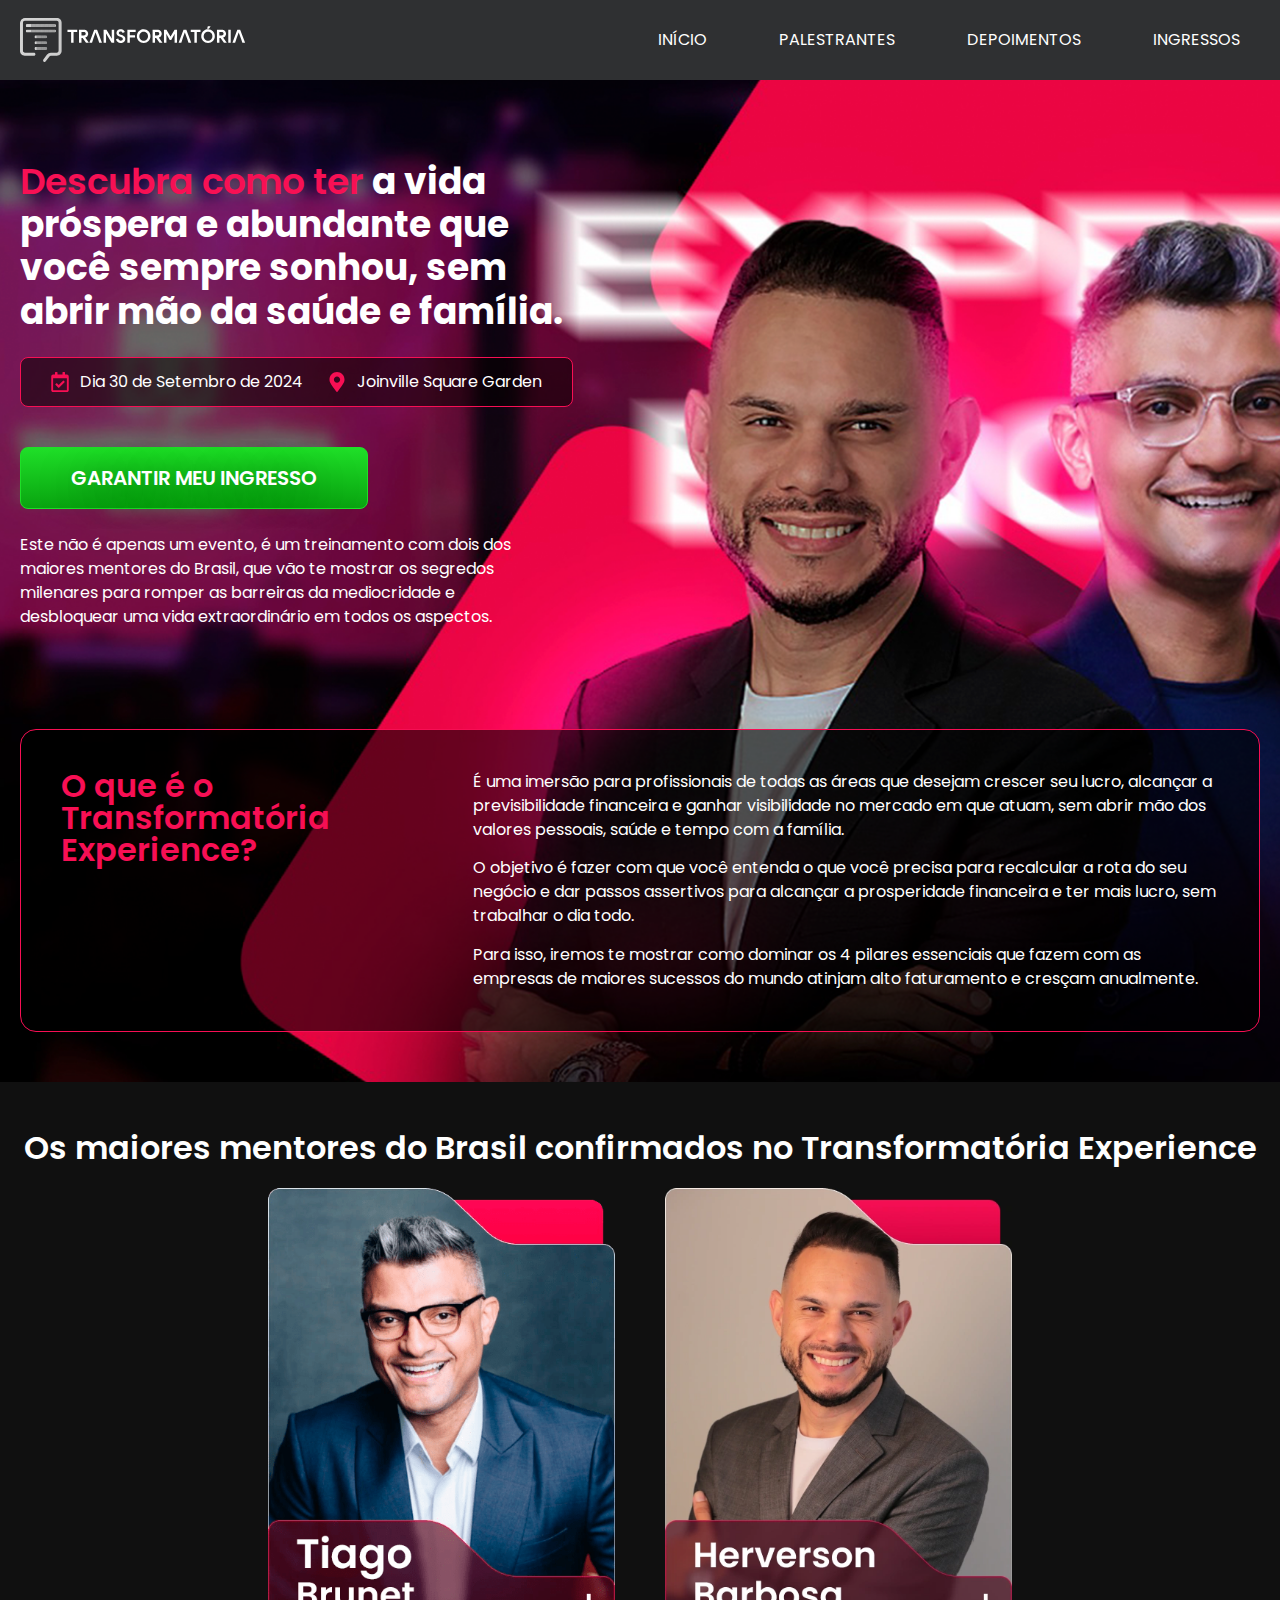
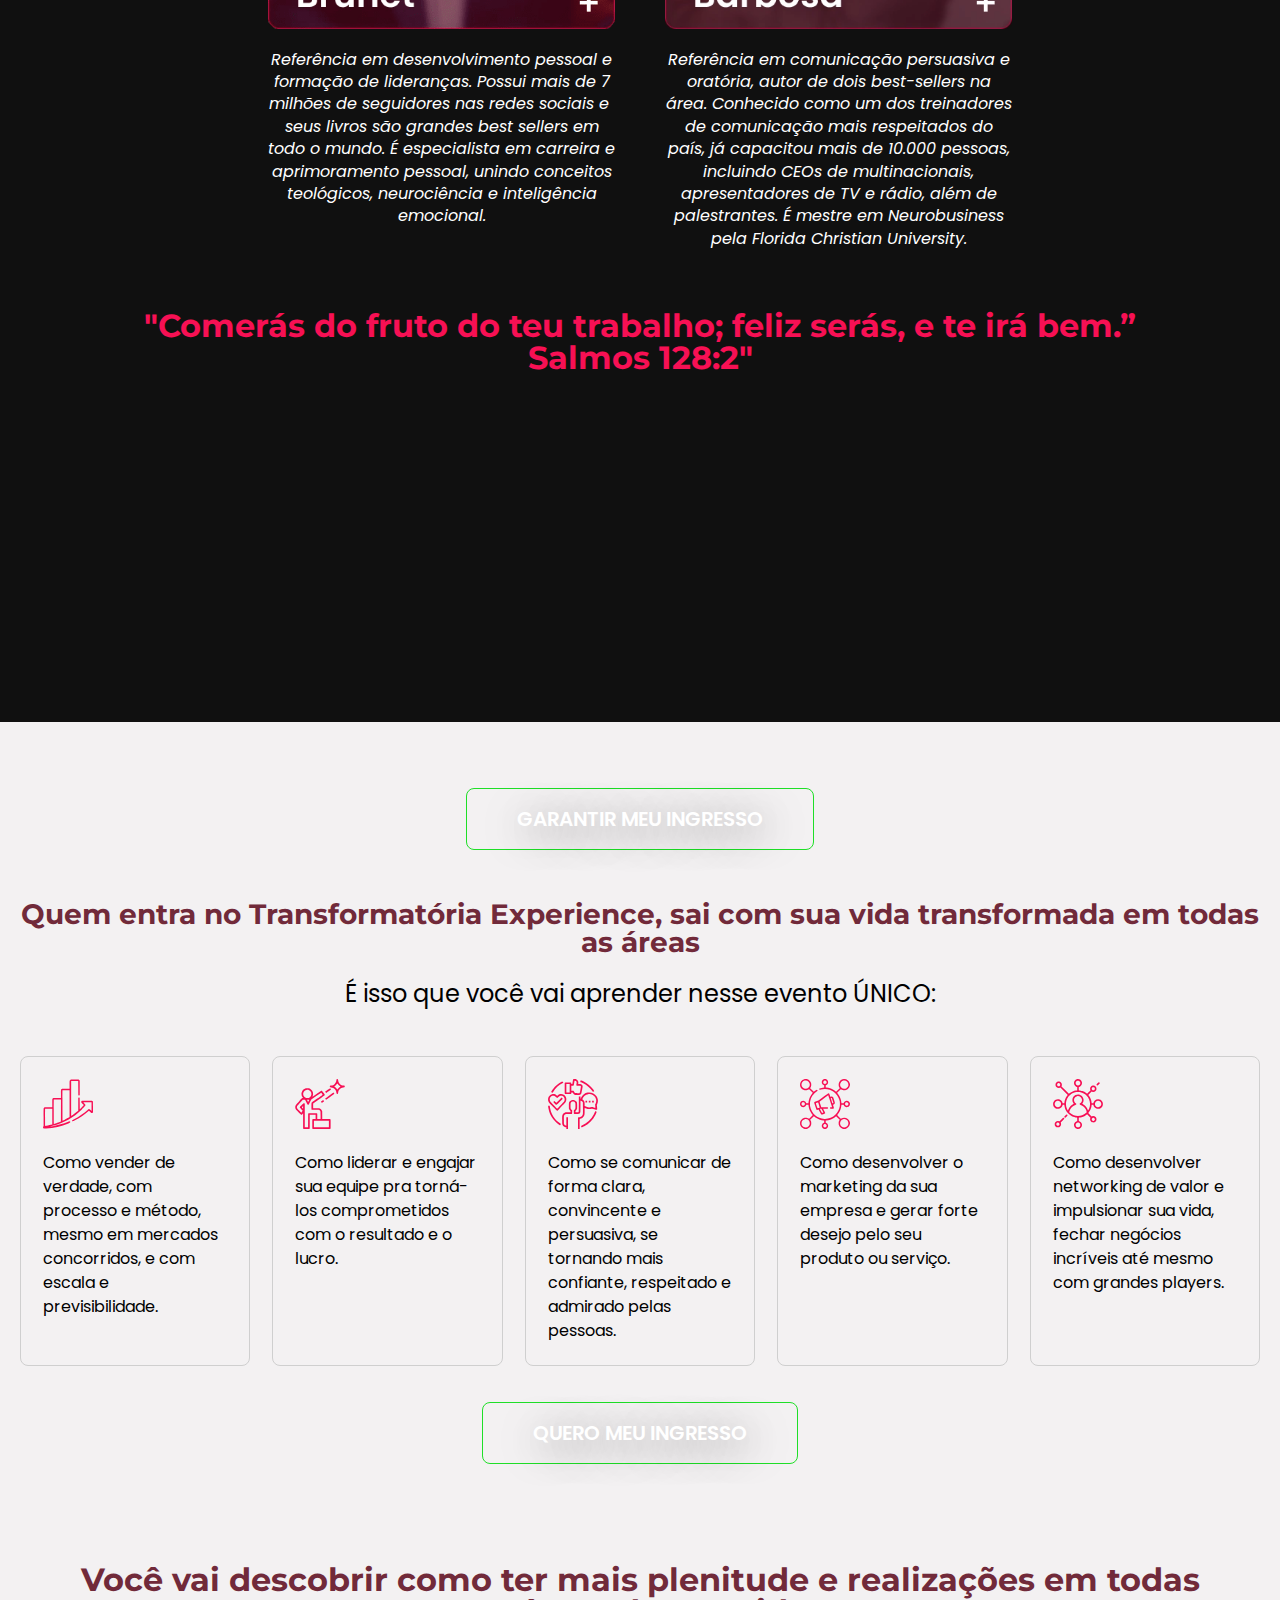
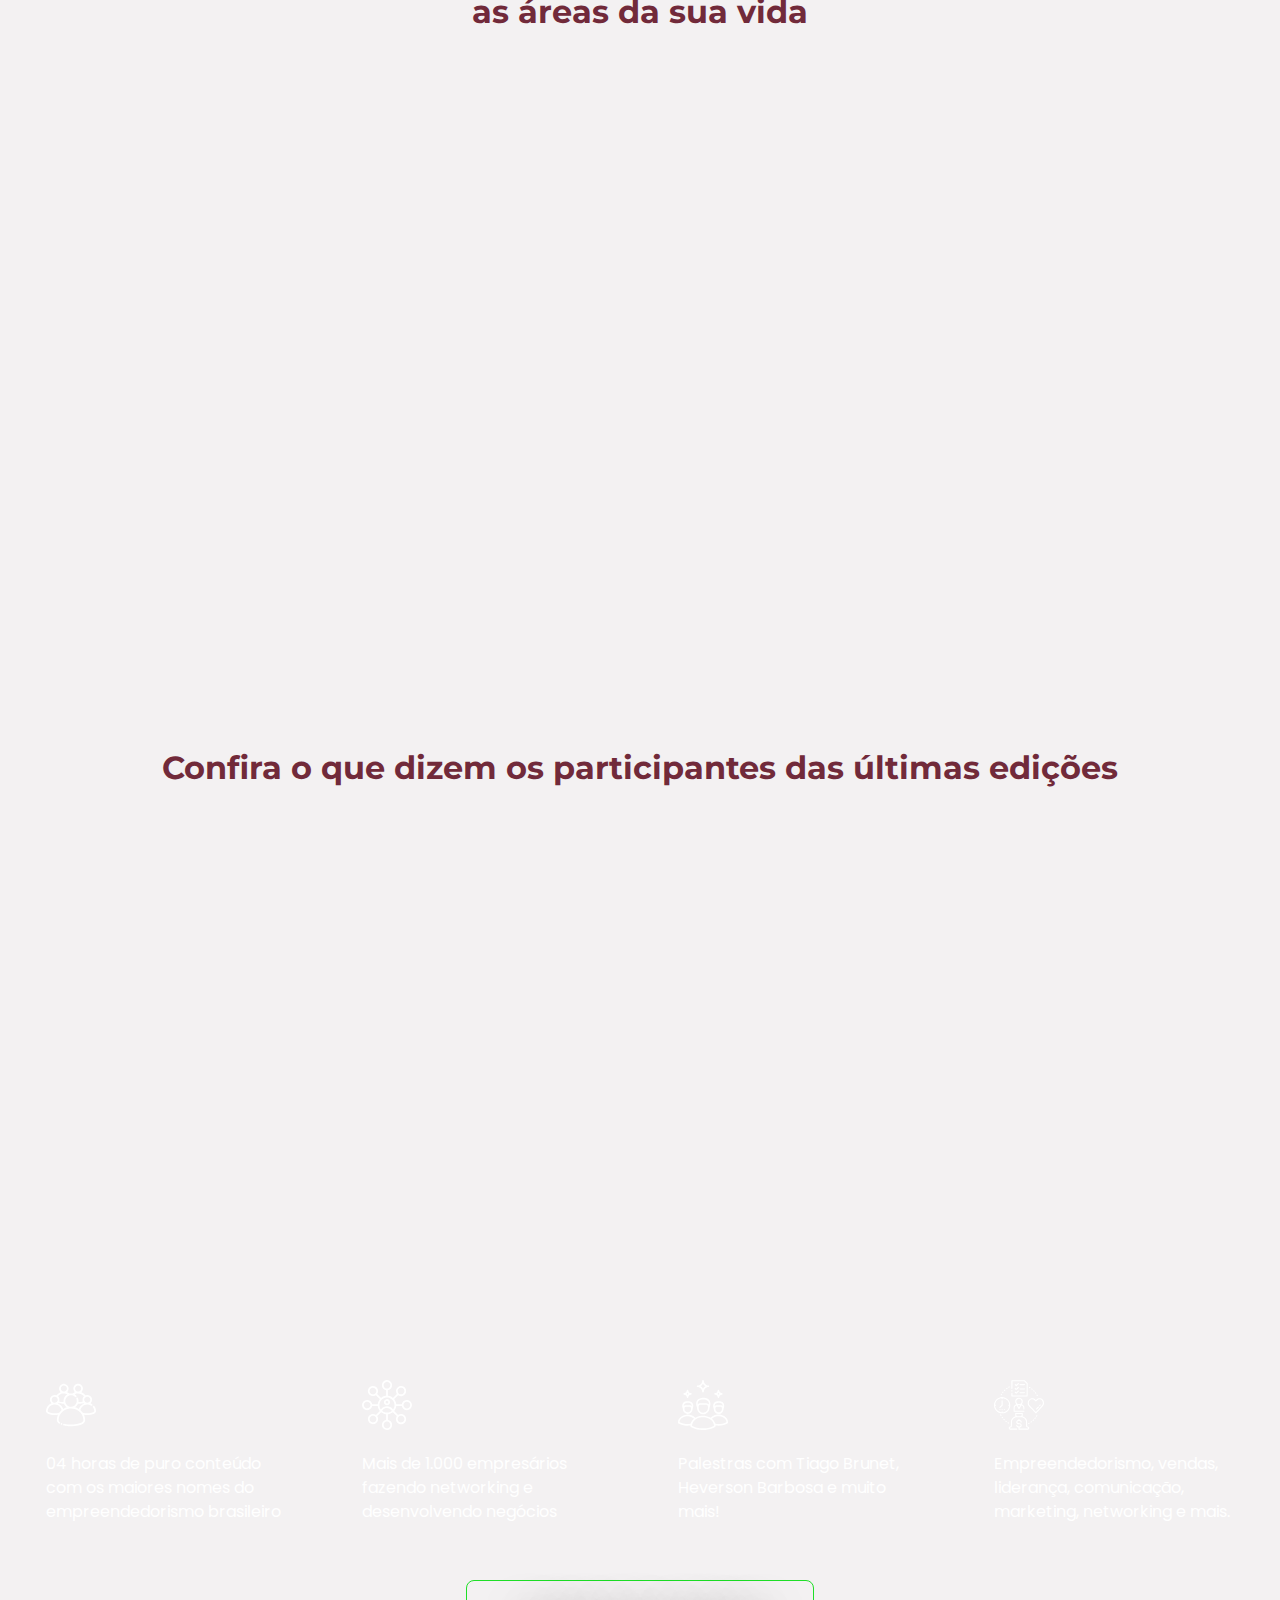
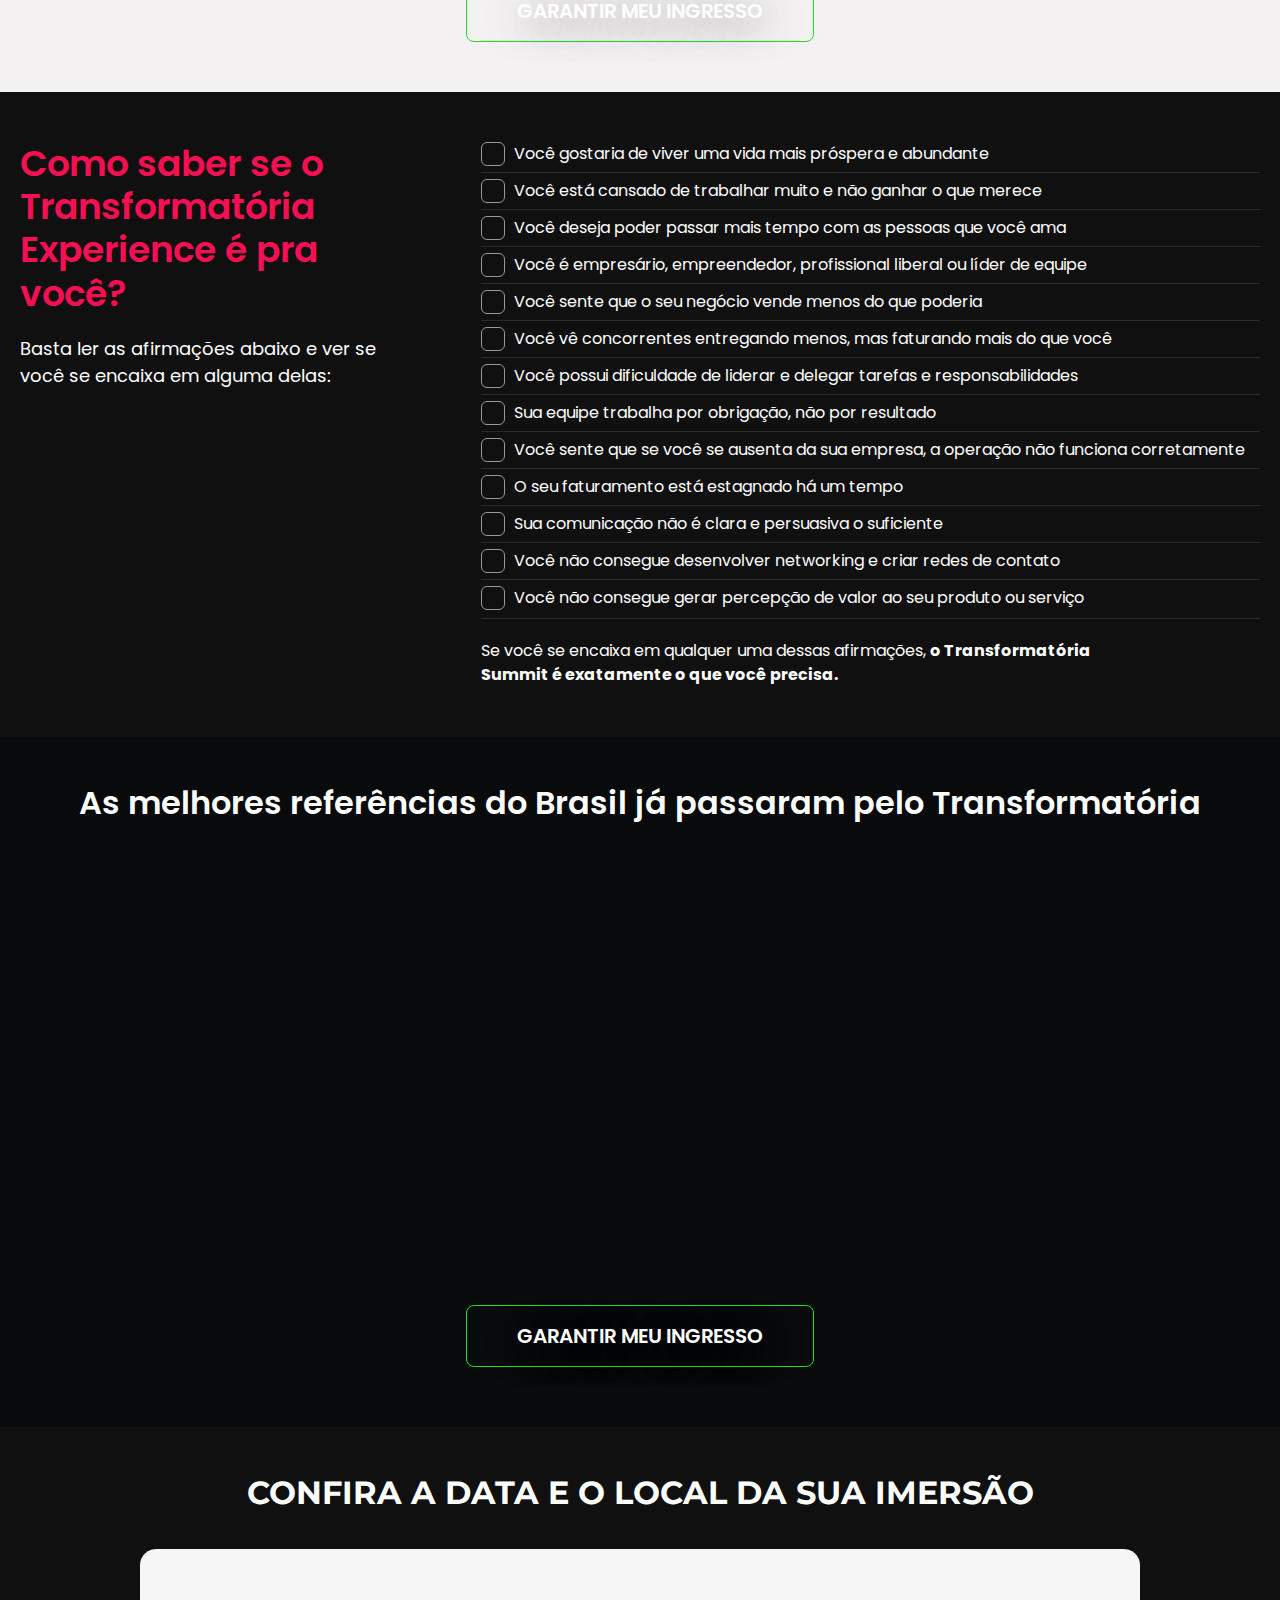
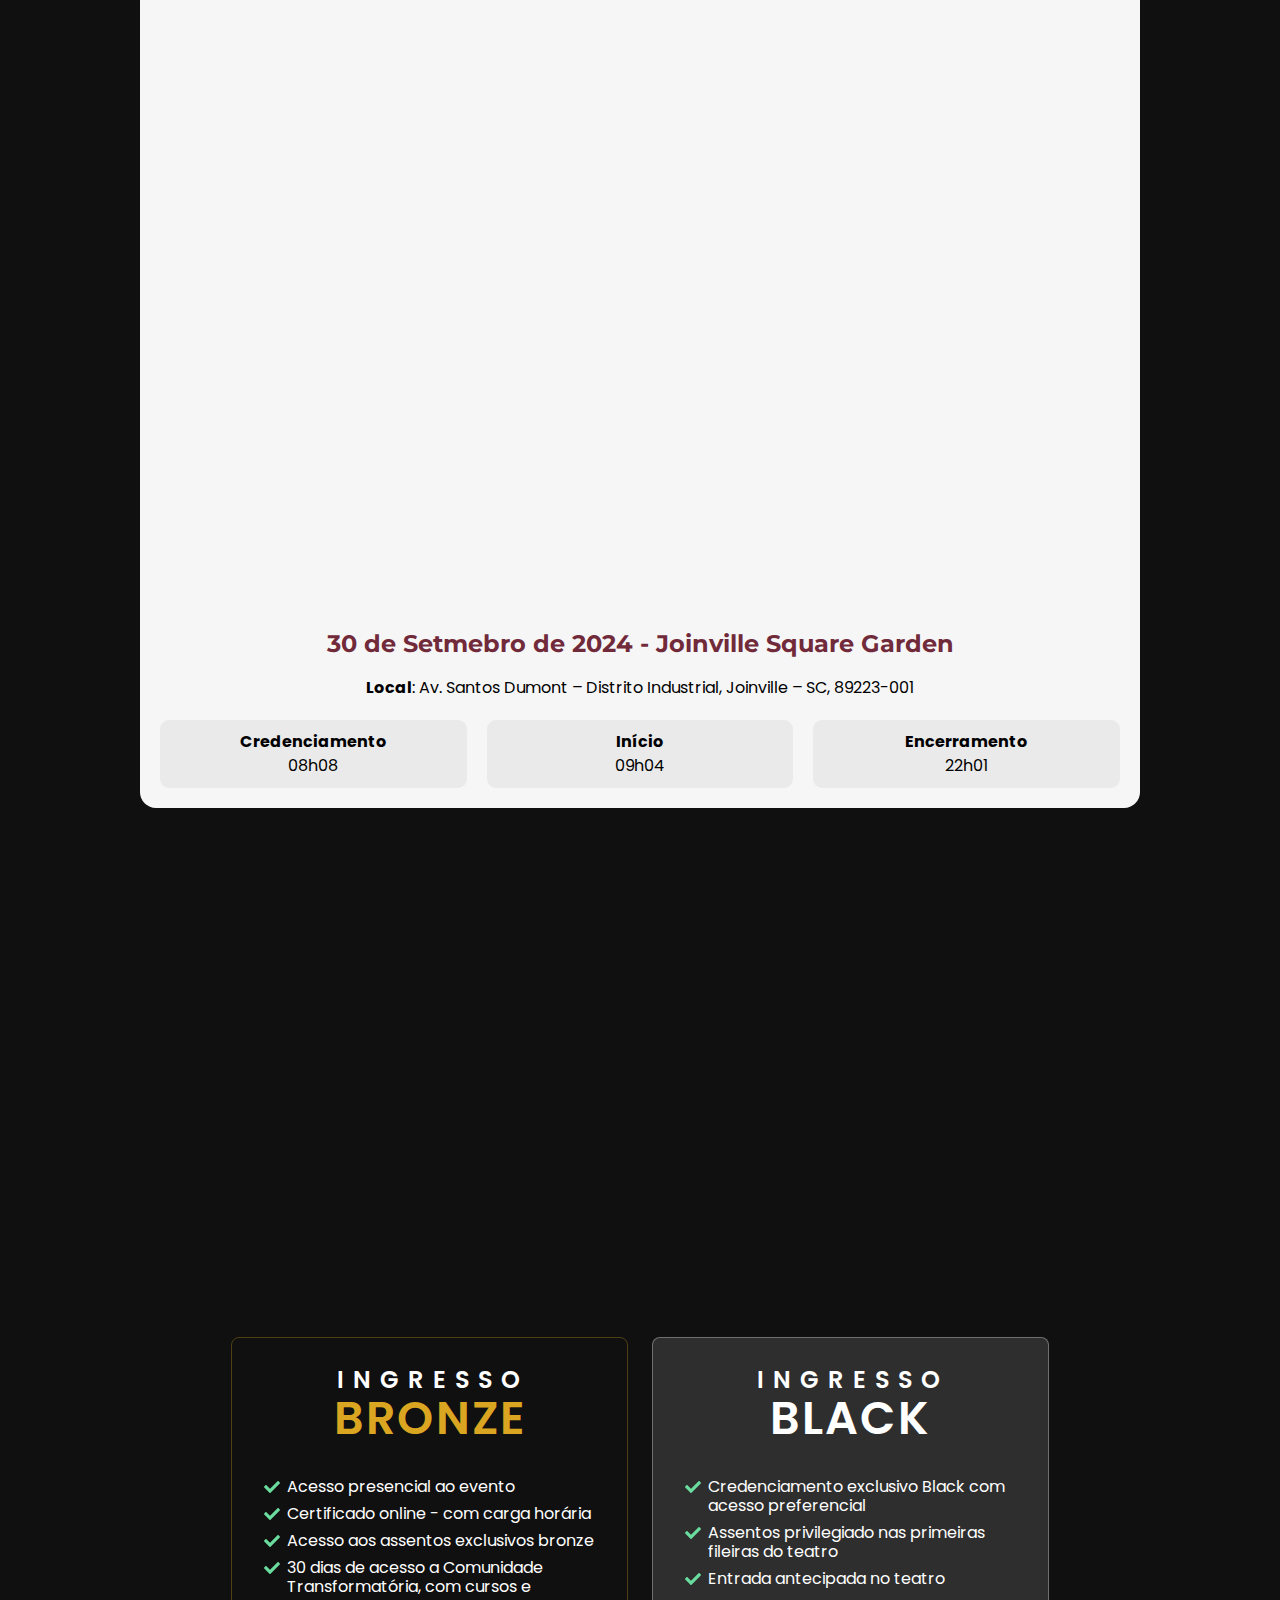
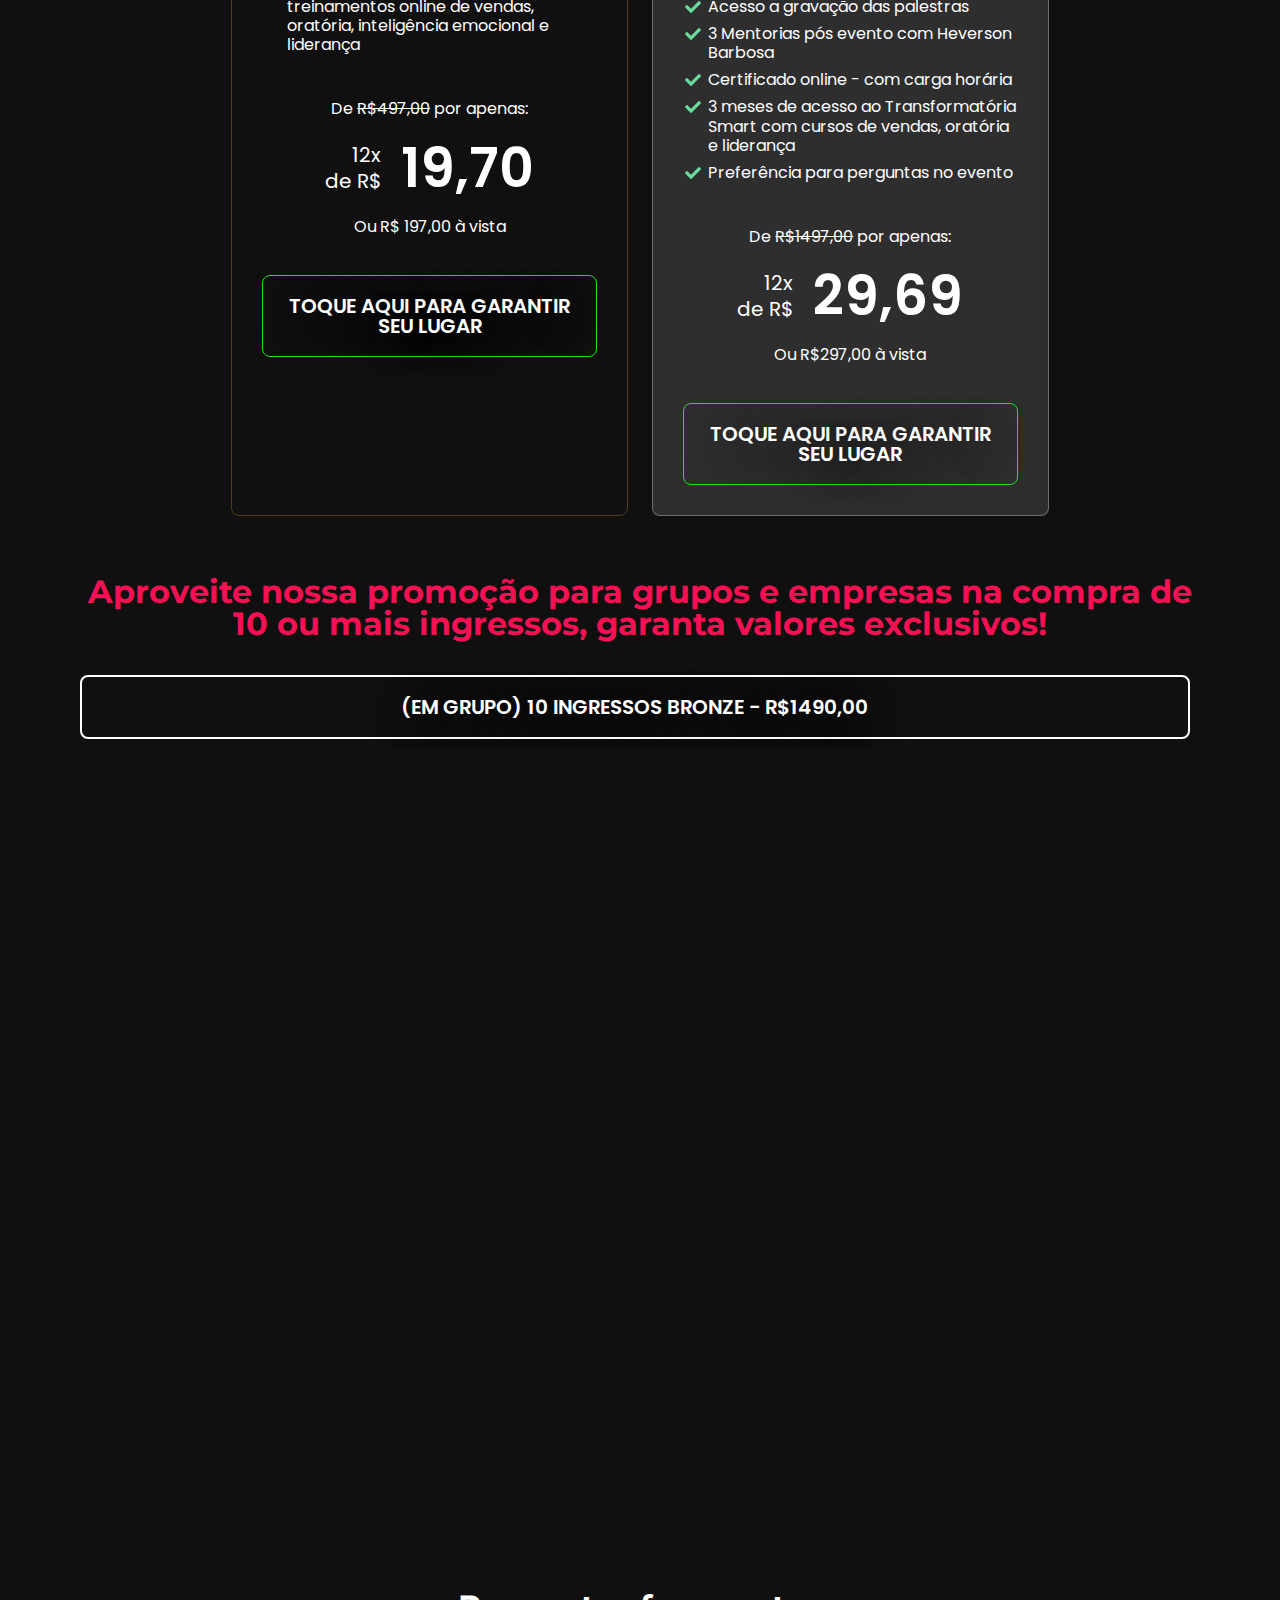
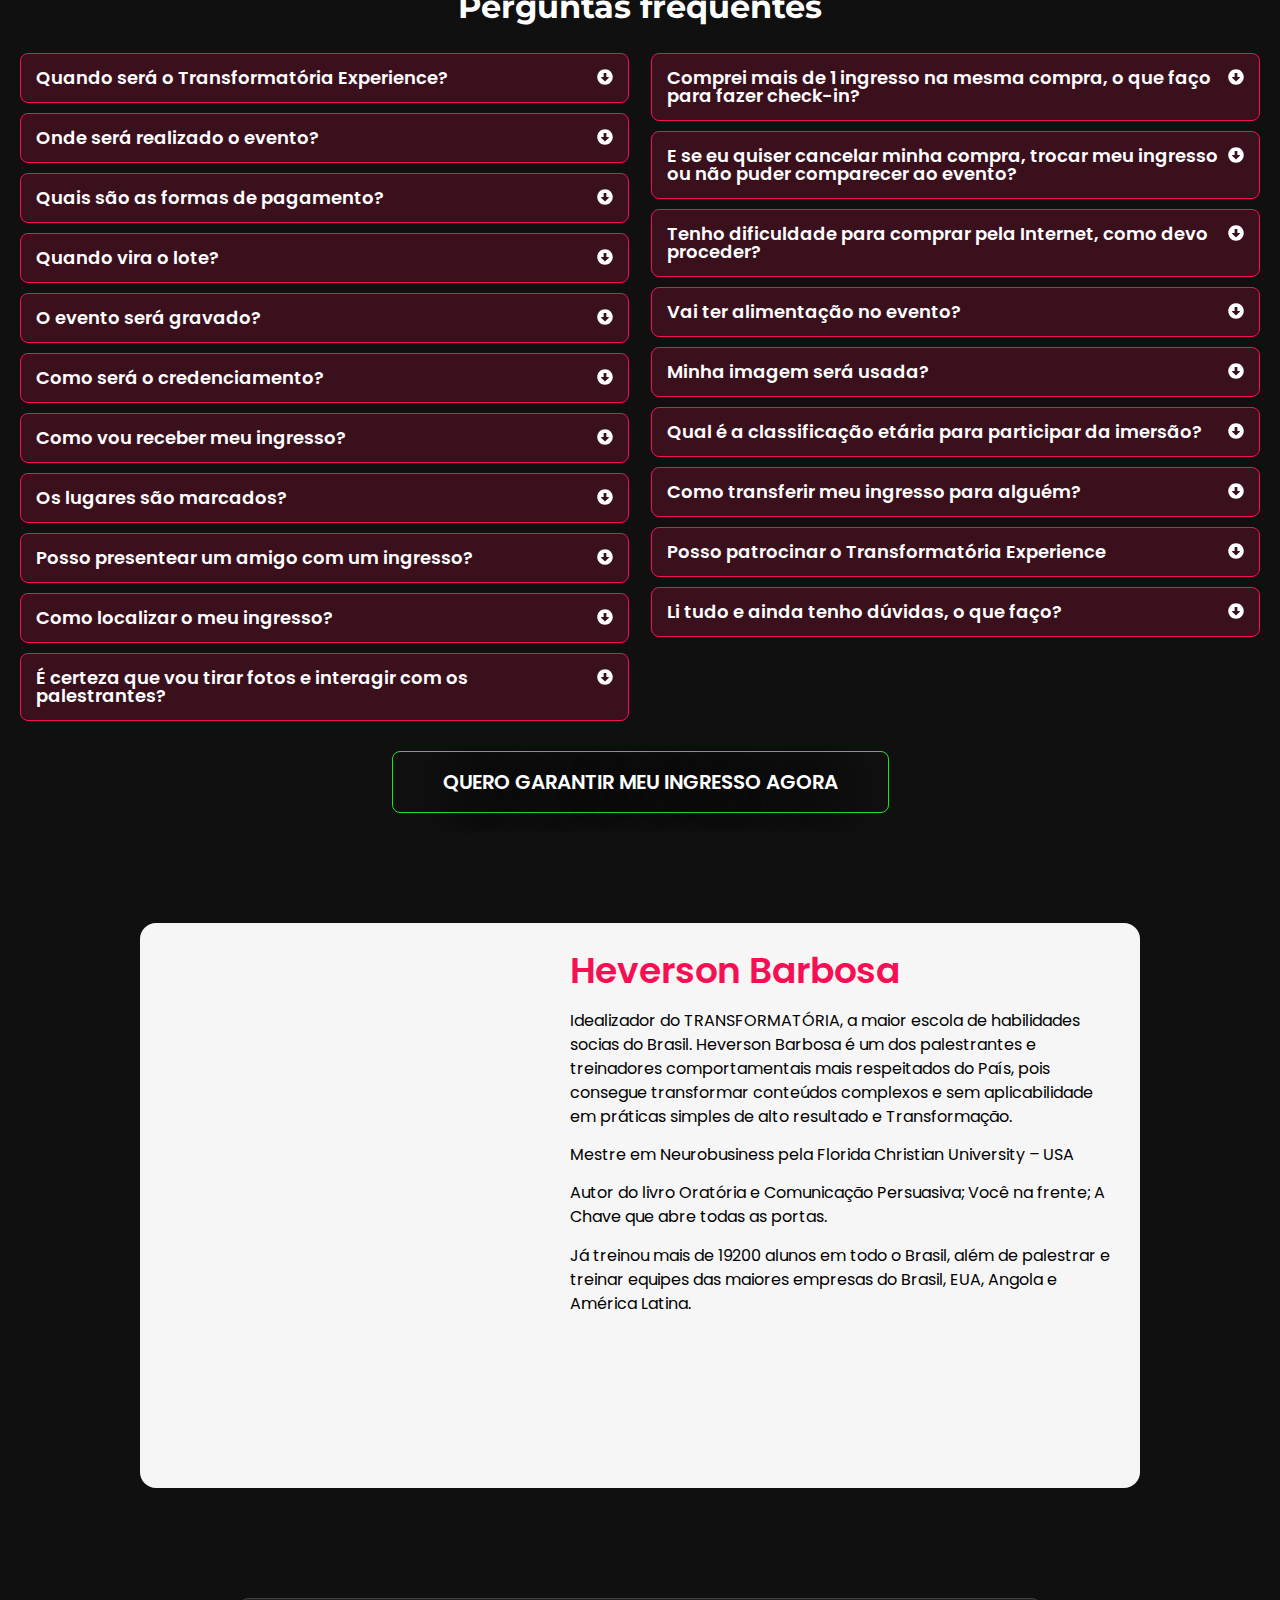
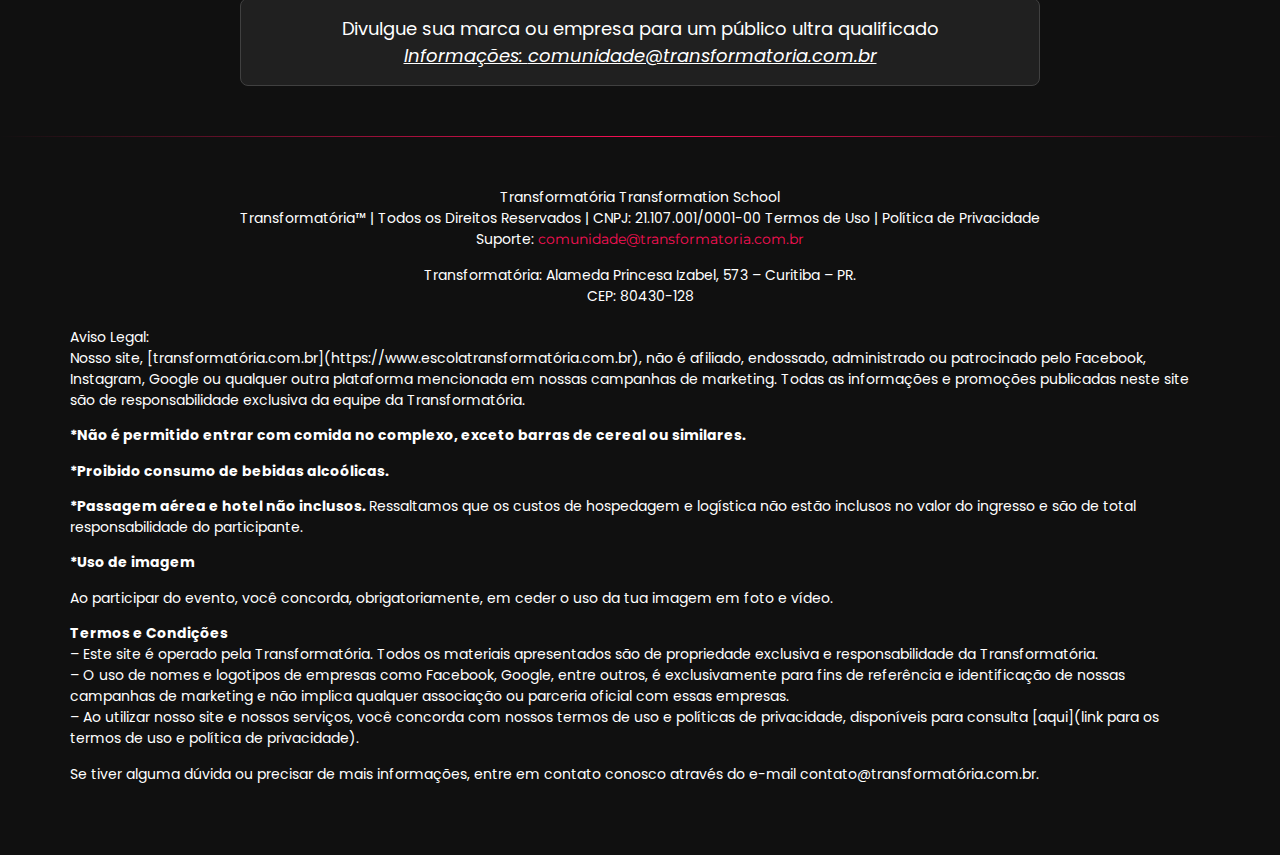
==== commit bcfd6822: "15.2" ====
--- a/index.html
+++ b/index.html
@@ -1,8 +1,8 @@
-<!DOCTYPE html> <html lang="pt-BR"> <head> <meta charset="UTF-8"> <meta name="robots" content="index, follow, max-image-preview:large, max-snippet:-1, max-video-preview:-1" />  <title>Transformatória Experience 05 de Agosto em Londrina</title> <meta name="description" content="O maior evento de network, negócios e desenvolvimento pessoal do Sul do Brasil com os maiores palestrantes do Brasil." /> <link rel="canonical" href="https://transformatoria.com.br/transformatoria-experience-em-joinville/" /> <meta property="og:locale" content="pt_BR" /> <meta property="og:type" content="article" /> <meta property="og:title" content="Transformatória Experience 05 de Agosto em Londrina" /> <meta property="og:description" content="O maior evento de network, negócios e desenvolvimento pessoal do Sul do Brasil com os maiores palestrantes do Brasil." /> <meta property="og:url" content="https://transformatoria.com.br/transformatoria-experience-em-joinville/" /> <meta property="og:site_name" content="Transformatoria" /> <meta property="article:publisher" content="https://www.facebook.com/transformatoria/" /> <meta property="article:modified_time" content="2024-08-08T18:58:07+00:00" /> <meta property="og:image" content="./images/Tiago-Brunet-e-Heverson-Barbosa-em-Londrina-Transformatoria.jpeg" /> <meta property="og:image:width" content="1600" /> <meta property="og:image:height" content="900" /> <meta property="og:image:type" content="image/jpeg" /> <meta name="twitter:card" content="summary_large_image" /> <meta name="twitter:title" content="Transformatória Experience 05 de Agosto em Londrina" /> <meta name="twitter:description" content="O maior evento de network, negócios e desenvolvimento pessoal do Sul do Brasil com os maiores palestrantes do Brasil." /> <meta name="twitter:image" content="https://transformatoria.com.br/wp-content/uploads/2024/06/Tiago-Brunet-e-Heverson-Barbosa-em-Londrina-Transformatoria.jpeg" /> <meta name="twitter:label1" content="Est. tempo de leitura" /> <meta name="twitter:data1" content="30 minutos" /> <script type="application/ld+json" class="yoast-schema-graph">{"@context":"https://schema.org","@graph":[{"@type":"WebPage","@id":"https://transformatoria.com.br/transformatoria-experience-em-joinville/","url":"https://transformatoria.com.br/transformatoria-experience-em-joinville/","name":"Transformatória Experience 05 de Agosto em Londrina","isPartOf":{"@id":"https://transformatoria.com.br/#website"},"primaryImageOfPage":{"@id":"https://transformatoria.com.br/transformatoria-experience-em-joinville/#primaryimage"},"image":{"@id":"https://transformatoria.com.br/transformatoria-experience-em-joinville/#primaryimage"},"thumbnailUrl":"https://transformatoria.com.br/wp-content/uploads/2024/08/Tamb-Joinvile.png","datePublished":"2024-08-02T14:54:01+00:00","dateModified":"2024-08-08T18:58:07+00:00","description":"O maior evento de network, negócios e desenvolvimento pessoal do Sul do Brasil com os maiores palestrantes do Brasil.","breadcrumb":{"@id":"https://transformatoria.com.br/transformatoria-experience-em-joinville/#breadcrumb"},"inLanguage":"pt-BR","potentialAction":[{"@type":"ReadAction","target":["https://transformatoria.com.br/transformatoria-experience-em-joinville/"]}]},{"@type":"ImageObject","inLanguage":"pt-BR","@id":"https://transformatoria.com.br/transformatoria-experience-em-joinville/#primaryimage","url":"https://transformatoria.com.br/wp-content/uploads/2024/08/Tamb-Joinvile.png","contentUrl":"https://transformatoria.com.br/wp-content/uploads/2024/08/Tamb-Joinvile.png","width":1920,"height":1080},{"@type":"BreadcrumbList","@id":"https://transformatoria.com.br/transformatoria-experience-em-joinville/#breadcrumb","itemListElement":[{"@type":"ListItem","position":1,"name":"Início","item":"https://transformatoria.com.br/"},{"@type":"ListItem","position":2,"name":"Transformatória Experience em Joinville"}]},{"@type":"WebSite","@id":"https://transformatoria.com.br/#website","url":"https://transformatoria.com.br/","name":"Transformatoria Summit","description":"Escola de Transformação","publisher":{"@id":"https://transformatoria.com.br/#organization"},"alternateName":"TS","potentialAction":[{"@type":"SearchAction","target":{"@type":"EntryPoint","urlTemplate":"https://transformatoria.com.br/?s={search_term_string}"},"query-input":"required name=search_term_string"}],"inLanguage":"pt-BR"},{"@type":"Organization","@id":"https://transformatoria.com.br/#organization","name":"Transformatoria","url":"https://transformatoria.com.br/","logo":{"@type":"ImageObject","inLanguage":"pt-BR","@id":"https://transformatoria.com.br/#/schema/logo/image/","url":"https://transformatoria.com.br/wp-content/uploads/2021/06/logo-tcs-favicon-copy-1.png","contentUrl":"https://transformatoria.com.br/wp-content/uploads/2021/06/logo-tcs-favicon-copy-1.png","width":512,"height":550,"caption":"Transformatoria"},"image":{"@id":"https://transformatoria.com.br/#/schema/logo/image/"},"sameAs":["https://www.facebook.com/transformatoria/","https://www.instagram.com/transformatoria/","https://www.linkedin.com/showcase/9206955/admin/feed/posts/"]}]}</script>  <script type="application/javascript" id="pys-version-script">console.log('PixelYourSite Free version 9.7.1');</script> <link rel="dns-prefetch" href="//www.googletagmanager.com" /> <script>
+<!DOCTYPE html> <html lang="pt-BR"> <head> <meta charset="UTF-8"> <meta name="robots" content="index, follow, max-image-preview:large, max-snippet:-1, max-video-preview:-1" />  <title>Transformatória Experience | 30 de Setembro em Joinville</title> <meta name="description" content="O maior evento de network, negócios e desenvolvimento pessoal do Sul do Brasil com os maiores palestrantes do Brasil." /> <link rel="canonical" href="https://transformatoria.com.br/transformatoria-experience-em-joinville/" /> <meta property="og:locale" content="pt_BR" /> <meta property="og:type" content="article" /> <meta property="og:title" content="Transformatória Experience | 30 de Setembro em Joinville" /> <meta property="og:description" content="O maior evento de network, negócios e desenvolvimento pessoal do Sul do Brasil com os maiores palestrantes do Brasil." /> <meta property="og:url" content="https://transformatoria.com.br/transformatoria-experience-em-joinville/" /> <meta property="og:site_name" content="Transformatoria" /> <meta property="article:publisher" content="https://www.facebook.com/transformatoria/" /> <meta property="article:modified_time" content="2024-08-08T19:37:56+00:00" /> <meta property="og:image" content="./images/Tamb-Joinvile.jpg" /> <meta property="og:image:width" content="518" /> <meta property="og:image:height" content="518" /> <meta property="og:image:type" content="image/jpeg" /> <meta name="twitter:card" content="summary_large_image" /> <meta name="twitter:title" content="Transformatória Experience | 30 de Setembro em Joinville" /> <meta name="twitter:description" content="O maior evento de network, negócios e desenvolvimento pessoal do Sul do Brasil com os maiores palestrantes do Brasil." /> <meta name="twitter:image" content="https://transformatoria.com.br/wp-content/uploads/2024/08/Tamb-Joinvile.jpg" /> <meta name="twitter:label1" content="Est. tempo de leitura" /> <meta name="twitter:data1" content="30 minutos" /> <script type="application/ld+json" class="yoast-schema-graph">{"@context":"https://schema.org","@graph":[{"@type":"WebPage","@id":"https://transformatoria.com.br/transformatoria-experience-em-joinville/","url":"https://transformatoria.com.br/transformatoria-experience-em-joinville/","name":"Transformatória Experience | 30 de Setembro em Joinville","isPartOf":{"@id":"https://transformatoria.com.br/#website"},"primaryImageOfPage":{"@id":"https://transformatoria.com.br/transformatoria-experience-em-joinville/#primaryimage"},"image":{"@id":"https://transformatoria.com.br/transformatoria-experience-em-joinville/#primaryimage"},"thumbnailUrl":"https://transformatoria.com.br/wp-content/uploads/2024/08/Tamb-Joinvile.jpg","datePublished":"2024-08-02T14:54:01+00:00","dateModified":"2024-08-08T19:37:56+00:00","description":"O maior evento de network, negócios e desenvolvimento pessoal do Sul do Brasil com os maiores palestrantes do Brasil.","breadcrumb":{"@id":"https://transformatoria.com.br/transformatoria-experience-em-joinville/#breadcrumb"},"inLanguage":"pt-BR","potentialAction":[{"@type":"ReadAction","target":["https://transformatoria.com.br/transformatoria-experience-em-joinville/"]}]},{"@type":"ImageObject","inLanguage":"pt-BR","@id":"https://transformatoria.com.br/transformatoria-experience-em-joinville/#primaryimage","url":"https://transformatoria.com.br/wp-content/uploads/2024/08/Tamb-Joinvile.jpg","contentUrl":"https://transformatoria.com.br/wp-content/uploads/2024/08/Tamb-Joinvile.jpg","width":518,"height":518},{"@type":"BreadcrumbList","@id":"https://transformatoria.com.br/transformatoria-experience-em-joinville/#breadcrumb","itemListElement":[{"@type":"ListItem","position":1,"name":"Início","item":"https://transformatoria.com.br/"},{"@type":"ListItem","position":2,"name":"Transformatória Experience em Joinville"}]},{"@type":"WebSite","@id":"https://transformatoria.com.br/#website","url":"https://transformatoria.com.br/","name":"Transformatoria Summit","description":"Escola de Transformação","publisher":{"@id":"https://transformatoria.com.br/#organization"},"alternateName":"TS","potentialAction":[{"@type":"SearchAction","target":{"@type":"EntryPoint","urlTemplate":"https://transformatoria.com.br/?s={search_term_string}"},"query-input":"required name=search_term_string"}],"inLanguage":"pt-BR"},{"@type":"Organization","@id":"https://transformatoria.com.br/#organization","name":"Transformatoria","url":"https://transformatoria.com.br/","logo":{"@type":"ImageObject","inLanguage":"pt-BR","@id":"https://transformatoria.com.br/#/schema/logo/image/","url":"https://transformatoria.com.br/wp-content/uploads/2021/06/logo-tcs-favicon-copy-1.png","contentUrl":"https://transformatoria.com.br/wp-content/uploads/2021/06/logo-tcs-favicon-copy-1.png","width":512,"height":550,"caption":"Transformatoria"},"image":{"@id":"https://transformatoria.com.br/#/schema/logo/image/"},"sameAs":["https://www.facebook.com/transformatoria/","https://www.instagram.com/transformatoria/","https://www.linkedin.com/showcase/9206955/admin/feed/posts/"]}]}</script>  <script type="application/javascript" id="pys-version-script">console.log('PixelYourSite Free version 9.7.1');</script> <link rel="dns-prefetch" href="//www.googletagmanager.com" /> <script>
 window._wpemojiSettings = {"baseUrl":"https:\/\/s.w.org\/images\/core\/emoji\/15.0.3\/72x72\/","ext":".png","svgUrl":"https:\/\/s.w.org\/images\/core\/emoji\/15.0.3\/svg\/","svgExt":".svg","source":{"concatemoji":"https:\/\/transformatoria.com.br\/wp-includes\/js\/wp-emoji-release.min.js?ver=6.6.1"}};
 /*! This file is auto-generated */
 !function(i,n){var o,s,e;function c(e){try{var t={supportTests:e,timestamp:(new Date).valueOf()};sessionStorage.setItem(o,JSON.stringify(t))}catch(e){}}function p(e,t,n){e.clearRect(0,0,e.canvas.width,e.canvas.height),e.fillText(t,0,0);var t=new Uint32Array(e.getImageData(0,0,e.canvas.width,e.canvas.height).data),r=(e.clearRect(0,0,e.canvas.width,e.canvas.height),e.fillText(n,0,0),new Uint32Array(e.getImageData(0,0,e.canvas.width,e.canvas.height).data));return t.every(function(e,t){return e===r[t]})}function u(e,t,n){switch(t){case"flag":return n(e,"\ud83c\udff3\ufe0f\u200d\u26a7\ufe0f","\ud83c\udff3\ufe0f\u200b\u26a7\ufe0f")?!1:!n(e,"\ud83c\uddfa\ud83c\uddf3","\ud83c\uddfa\u200b\ud83c\uddf3")&&!n(e,"\ud83c\udff4\udb40\udc67\udb40\udc62\udb40\udc65\udb40\udc6e\udb40\udc67\udb40\udc7f","\ud83c\udff4\u200b\udb40\udc67\u200b\udb40\udc62\u200b\udb40\udc65\u200b\udb40\udc6e\u200b\udb40\udc67\u200b\udb40\udc7f");case"emoji":return!n(e,"\ud83d\udc26\u200d\u2b1b","\ud83d\udc26\u200b\u2b1b")}return!1}function f(e,t,n){var r="undefined"!=typeof WorkerGlobalScope&&self instanceof WorkerGlobalScope?new OffscreenCanvas(300,150):i.createElement("canvas"),a=r.getContext("2d",{willReadFrequently:!0}),o=(a.textBaseline="top",a.font="600 32px Arial",{});return e.forEach(function(e){o[e]=t(a,e,n)}),o}function t(e){var t=i.createElement("script");t.src=e,t.defer=!0,i.head.appendChild(t)}"undefined"!=typeof Promise&&(o="wpEmojiSettingsSupports",s=["flag","emoji"],n.supports={everything:!0,everythingExceptFlag:!0},e=new Promise(function(e){i.addEventListener("DOMContentLoaded",e,{once:!0})}),new Promise(function(t){var n=function(){try{var e=JSON.parse(sessionStorage.getItem(o));if("object"==typeof e&&"number"==typeof e.timestamp&&(new Date).valueOf()<e.timestamp+604800&&"object"==typeof e.supportTests)return e.supportTests}catch(e){}return null}();if(!n){if("undefined"!=typeof Worker&&"undefined"!=typeof OffscreenCanvas&&"undefined"!=typeof URL&&URL.createObjectURL&&"undefined"!=typeof Blob)try{var e="postMessage("+f.toString()+"("+[JSON.stringify(s),u.toString(),p.toString()].join(",")+"));",r=new Blob([e],{type:"text/javascript"}),a=new Worker(URL.createObjectURL(r),{name:"wpTestEmojiSupports"});return void(a.onmessage=function(e){c(n=e.data),a.terminate(),t(n)})}catch(e){}c(n=f(s,u,p))}t(n)}).then(function(e){for(var t in e)n.supports[t]=e[t],n.supports.everything=n.supports.everything&&n.supports[t],"flag"!==t&&(n.supports.everythingExceptFlag=n.supports.everythingExceptFlag&&n.supports[t]);n.supports.everythingExceptFlag=n.supports.everythingExceptFlag&&!n.supports.flag,n.DOMReady=!1,n.readyCallback=function(){n.DOMReady=!0}}).then(function(){return e}).then(function(){var e;n.supports.everything||(n.readyCallback(),(e=n.source||{}).concatemoji?t(e.concatemoji):e.wpemoji&&e.twemoji&&(t(e.twemoji),t(e.wpemoji)))}))}((window,document),window._wpemojiSettings);
-</script> <link rel="stylesheet" id="premium-addons-css" href="./css/premium-addons-for-elementor-assets-frontend-min-css-premium-addons.min.css" media="all" /> <style id="wp-emoji-styles-inline-css">  	img.wp-smiley, img.emoji { 		display: inline !important; 		border: none !important; 		box-shadow: none !important; 		height: 1em !important; 		width: 1em !important; 		margin: 0 0.07em !important; 		vertical-align: -0.1em !important; 		background: none !important; 		padding: 0 !important; 	} </style> <style id="joinchat-button-style-inline-css"> .wp-block-joinchat-button{border:none!important;text-align:center}.wp-block-joinchat-button figure{display:table;margin:0 auto;padding:0}.wp-block-joinchat-button figcaption{font:normal normal 400 .6em/2em var(--wp--preset--font-family--system-font,sans-serif);margin:0;padding:0}.wp-block-joinchat-button .joinchat-button__qr{background-color:#fff;border:6px solid #25d366;border-radius:30px;box-sizing:content-box;display:block;height:200px;margin:auto;overflow:hidden;padding:10px;width:200px}.wp-block-joinchat-button .joinchat-button__qr canvas,.wp-block-joinchat-button .joinchat-button__qr img{display:block;margin:auto}.wp-block-joinchat-button .joinchat-button__link{align-items:center;background-color:#25d366;border:6px solid #25d366;border-radius:30px;display:inline-flex;flex-flow:row nowrap;justify-content:center;line-height:1.25em;margin:0 auto;text-decoration:none}.wp-block-joinchat-button .joinchat-button__link:before{background:transparent var(--joinchat-ico) no-repeat center;background-size:100%;content:"";display:block;height:1.5em;margin:-.75em .75em -.75em 0;width:1.5em}.wp-block-joinchat-button figure+.joinchat-button__link{margin-top:10px}@media (orientation:landscape)and (min-height:481px),(orientation:portrait)and (min-width:481px){.wp-block-joinchat-button.joinchat-button--qr-only figure+.joinchat-button__link{display:none}}@media (max-width:480px),(orientation:landscape)and (max-height:480px){.wp-block-joinchat-button figure{display:none}}  </style> <style id="classic-theme-styles-inline-css"> /*! This file is auto-generated */ .wp-block-button__link{color:#fff;background-color:#32373c;border-radius:9999px;box-shadow:none;text-decoration:none;padding:calc(.667em + 2px) calc(1.333em + 2px);font-size:1.125em}.wp-block-file__button{background:#32373c;color:#fff;text-decoration:none} </style> <style id="global-styles-inline-css"> :root{--wp--preset--aspect-ratio--square: 1;--wp--preset--aspect-ratio--4-3: 4/3;--wp--preset--aspect-ratio--3-4: 3/4;--wp--preset--aspect-ratio--3-2: 3/2;--wp--preset--aspect-ratio--2-3: 2/3;--wp--preset--aspect-ratio--16-9: 16/9;--wp--preset--aspect-ratio--9-16: 9/16;--wp--preset--color--black: #000000;--wp--preset--color--cyan-bluish-gray: #abb8c3;--wp--preset--color--white: #ffffff;--wp--preset--color--pale-pink: #f78da7;--wp--preset--color--vivid-red: #cf2e2e;--wp--preset--color--luminous-vivid-orange: #ff6900;--wp--preset--color--luminous-vivid-amber: #fcb900;--wp--preset--color--light-green-cyan: #7bdcb5;--wp--preset--color--vivid-green-cyan: #00d084;--wp--preset--color--pale-cyan-blue: #8ed1fc;--wp--preset--color--vivid-cyan-blue: #0693e3;--wp--preset--color--vivid-purple: #9b51e0;--wp--preset--gradient--vivid-cyan-blue-to-vivid-purple: linear-gradient(135deg,rgba(6,147,227,1) 0%,rgb(155,81,224) 100%);--wp--preset--gradient--light-green-cyan-to-vivid-green-cyan: linear-gradient(135deg,rgb(122,220,180) 0%,rgb(0,208,130) 100%);--wp--preset--gradient--luminous-vivid-amber-to-luminous-vivid-orange: linear-gradient(135deg,rgba(252,185,0,1) 0%,rgba(255,105,0,1) 100%);--wp--preset--gradient--luminous-vivid-orange-to-vivid-red: linear-gradient(135deg,rgba(255,105,0,1) 0%,rgb(207,46,46) 100%);--wp--preset--gradient--very-light-gray-to-cyan-bluish-gray: linear-gradient(135deg,rgb(238,238,238) 0%,rgb(169,184,195) 100%);--wp--preset--gradient--cool-to-warm-spectrum: linear-gradient(135deg,rgb(74,234,220) 0%,rgb(151,120,209) 20%,rgb(207,42,186) 40%,rgb(238,44,130) 60%,rgb(251,105,98) 80%,rgb(254,248,76) 100%);--wp--preset--gradient--blush-light-purple: linear-gradient(135deg,rgb(255,206,236) 0%,rgb(152,150,240) 100%);--wp--preset--gradient--blush-bordeaux: linear-gradient(135deg,rgb(254,205,165) 0%,rgb(254,45,45) 50%,rgb(107,0,62) 100%);--wp--preset--gradient--luminous-dusk: linear-gradient(135deg,rgb(255,203,112) 0%,rgb(199,81,192) 50%,rgb(65,88,208) 100%);--wp--preset--gradient--pale-ocean: linear-gradient(135deg,rgb(255,245,203) 0%,rgb(182,227,212) 50%,rgb(51,167,181) 100%);--wp--preset--gradient--electric-grass: linear-gradient(135deg,rgb(202,248,128) 0%,rgb(113,206,126) 100%);--wp--preset--gradient--midnight: linear-gradient(135deg,rgb(2,3,129) 0%,rgb(40,116,252) 100%);--wp--preset--font-size--small: 13px;--wp--preset--font-size--medium: 20px;--wp--preset--font-size--large: 36px;--wp--preset--font-size--x-large: 42px;--wp--preset--spacing--20: 0.44rem;--wp--preset--spacing--30: 0.67rem;--wp--preset--spacing--40: 1rem;--wp--preset--spacing--50: 1.5rem;--wp--preset--spacing--60: 2.25rem;--wp--preset--spacing--70: 3.38rem;--wp--preset--spacing--80: 5.06rem;--wp--preset--shadow--natural: 6px 6px 9px rgba(0, 0, 0, 0.2);--wp--preset--shadow--deep: 12px 12px 50px rgba(0, 0, 0, 0.4);--wp--preset--shadow--sharp: 6px 6px 0px rgba(0, 0, 0, 0.2);--wp--preset--shadow--outlined: 6px 6px 0px -3px rgba(255, 255, 255, 1), 6px 6px rgba(0, 0, 0, 1);--wp--preset--shadow--crisp: 6px 6px 0px rgba(0, 0, 0, 1);}:where(.is-layout-flex){gap: 0.5em;}:where(.is-layout-grid){gap: 0.5em;}body .is-layout-flex{display: flex;}.is-layout-flex{flex-wrap: wrap;align-items: center;}.is-layout-flex > :is(*, div){margin: 0;}body .is-layout-grid{display: grid;}.is-layout-grid > :is(*, div){margin: 0;}:where(.wp-block-columns.is-layout-flex){gap: 2em;}:where(.wp-block-columns.is-layout-grid){gap: 2em;}:where(.wp-block-post-template.is-layout-flex){gap: 1.25em;}:where(.wp-block-post-template.is-layout-grid){gap: 1.25em;}.has-black-color{color: var(--wp--preset--color--black) !important;}.has-cyan-bluish-gray-color{color: var(--wp--preset--color--cyan-bluish-gray) !important;}.has-white-color{color: var(--wp--preset--color--white) !important;}.has-pale-pink-color{color: var(--wp--preset--color--pale-pink) !important;}.has-vivid-red-color{color: var(--wp--preset--color--vivid-red) !important;}.has-luminous-vivid-orange-color{color: var(--wp--preset--color--luminous-vivid-orange) !important;}.has-luminous-vivid-amber-color{color: var(--wp--preset--color--luminous-vivid-amber) !important;}.has-light-green-cyan-color{color: var(--wp--preset--color--light-green-cyan) !important;}.has-vivid-green-cyan-color{color: var(--wp--preset--color--vivid-green-cyan) !important;}.has-pale-cyan-blue-color{color: var(--wp--preset--color--pale-cyan-blue) !important;}.has-vivid-cyan-blue-color{color: var(--wp--preset--color--vivid-cyan-blue) !important;}.has-vivid-purple-color{color: var(--wp--preset--color--vivid-purple) !important;}.has-black-background-color{background-color: var(--wp--preset--color--black) !important;}.has-cyan-bluish-gray-background-color{background-color: var(--wp--preset--color--cyan-bluish-gray) !important;}.has-white-background-color{background-color: var(--wp--preset--color--white) !important;}.has-pale-pink-background-color{background-color: var(--wp--preset--color--pale-pink) !important;}.has-vivid-red-background-color{background-color: var(--wp--preset--color--vivid-red) !important;}.has-luminous-vivid-orange-background-color{background-color: var(--wp--preset--color--luminous-vivid-orange) !important;}.has-luminous-vivid-amber-background-color{background-color: var(--wp--preset--color--luminous-vivid-amber) !important;}.has-light-green-cyan-background-color{background-color: var(--wp--preset--color--light-green-cyan) !important;}.has-vivid-green-cyan-background-color{background-color: var(--wp--preset--color--vivid-green-cyan) !important;}.has-pale-cyan-blue-background-color{background-color: var(--wp--preset--color--pale-cyan-blue) !important;}.has-vivid-cyan-blue-background-color{background-color: var(--wp--preset--color--vivid-cyan-blue) !important;}.has-vivid-purple-background-color{background-color: var(--wp--preset--color--vivid-purple) !important;}.has-black-border-color{border-color: var(--wp--preset--color--black) !important;}.has-cyan-bluish-gray-border-color{border-color: var(--wp--preset--color--cyan-bluish-gray) !important;}.has-white-border-color{border-color: var(--wp--preset--color--white) !important;}.has-pale-pink-border-color{border-color: var(--wp--preset--color--pale-pink) !important;}.has-vivid-red-border-color{border-color: var(--wp--preset--color--vivid-red) !important;}.has-luminous-vivid-orange-border-color{border-color: var(--wp--preset--color--luminous-vivid-orange) !important;}.has-luminous-vivid-amber-border-color{border-color: var(--wp--preset--color--luminous-vivid-amber) !important;}.has-light-green-cyan-border-color{border-color: var(--wp--preset--color--light-green-cyan) !important;}.has-vivid-green-cyan-border-color{border-color: var(--wp--preset--color--vivid-green-cyan) !important;}.has-pale-cyan-blue-border-color{border-color: var(--wp--preset--color--pale-cyan-blue) !important;}.has-vivid-cyan-blue-border-color{border-color: var(--wp--preset--color--vivid-cyan-blue) !important;}.has-vivid-purple-border-color{border-color: var(--wp--preset--color--vivid-purple) !important;}.has-vivid-cyan-blue-to-vivid-purple-gradient-background{background: var(--wp--preset--gradient--vivid-cyan-blue-to-vivid-purple) !important;}.has-light-green-cyan-to-vivid-green-cyan-gradient-background{background: var(--wp--preset--gradient--light-green-cyan-to-vivid-green-cyan) !important;}.has-luminous-vivid-amber-to-luminous-vivid-orange-gradient-background{background: var(--wp--preset--gradient--luminous-vivid-amber-to-luminous-vivid-orange) !important;}.has-luminous-vivid-orange-to-vivid-red-gradient-background{background: var(--wp--preset--gradient--luminous-vivid-orange-to-vivid-red) !important;}.has-very-light-gray-to-cyan-bluish-gray-gradient-background{background: var(--wp--preset--gradient--very-light-gray-to-cyan-bluish-gray) !important;}.has-cool-to-warm-spectrum-gradient-background{background: var(--wp--preset--gradient--cool-to-warm-spectrum) !important;}.has-blush-light-purple-gradient-background{background: var(--wp--preset--gradient--blush-light-purple) !important;}.has-blush-bordeaux-gradient-background{background: var(--wp--preset--gradient--blush-bordeaux) !important;}.has-luminous-dusk-gradient-background{background: var(--wp--preset--gradient--luminous-dusk) !important;}.has-pale-ocean-gradient-background{background: var(--wp--preset--gradient--pale-ocean) !important;}.has-electric-grass-gradient-background{background: var(--wp--preset--gradient--electric-grass) !important;}.has-midnight-gradient-background{background: var(--wp--preset--gradient--midnight) !important;}.has-small-font-size{font-size: var(--wp--preset--font-size--small) !important;}.has-medium-font-size{font-size: var(--wp--preset--font-size--medium) !important;}.has-large-font-size{font-size: var(--wp--preset--font-size--large) !important;}.has-x-large-font-size{font-size: var(--wp--preset--font-size--x-large) !important;} :where(.wp-block-post-template.is-layout-flex){gap: 1.25em;}:where(.wp-block-post-template.is-layout-grid){gap: 1.25em;} :where(.wp-block-columns.is-layout-flex){gap: 2em;}:where(.wp-block-columns.is-layout-grid){gap: 2em;} :root :where(.wp-block-pullquote){font-size: 1.5em;line-height: 1.6;} </style> <link rel="stylesheet" id="hello-elementor-css" href="./css/hello-elementor-style.min.css" media="all" /> <link rel="stylesheet" id="hello-elementor-theme-style-css" href="./css/hello-elementor-theme.min.css" media="all" /> <link rel="stylesheet" id="hello-elementor-header-footer-css" href="./css/hello-elementor-header-footer.min.css" media="all" /> <link rel="stylesheet" id="elementor-frontend-css" href="./css/elementor-assets-css-frontend-lite.min.css" media="all" /> <link rel="stylesheet" id="elementor-post-10-css" href="./css/elementor-css-post-10.css" media="all" /> <link rel="stylesheet" id="swiper-css" href="./css/elementor-assets-lib-swiper-v8-css-swiper.min.css" media="all" /> <link rel="stylesheet" id="elementor-pro-css" href="./css/elementor-pro-assets-css-frontend-lite.min.css" media="all" /> <link rel="stylesheet" id="font-awesome-5-all-css" href="./css/elementor-assets-lib-font-awesome-css-all.min.css" media="all" /> <link rel="stylesheet" id="font-awesome-4-shim-css" href="./css/elementor-assets-lib-font-awesome-css-v4-shims.min.css" media="all" /> <link rel="stylesheet" id="elementor-post-23234-css" href="./css/elementor-css-post-23234.css" media="all" /> <link rel="stylesheet" id="elementor-post-11230-css" href="./css/elementor-css-post-11230.css" media="all" /> <link rel="stylesheet" id="elementor-post-11223-css" href="./css/elementor-css-post-11223.css" media="all" /> <link rel="stylesheet" id="elementor-post-11209-css" href="./css/elementor-css-post-11209.css" media="all" /> <link rel="stylesheet" id="elementor-post-11139-css" href="./css/elementor-css-post-11139.css" media="all" /> <link rel="stylesheet" id="elementor-post-10835-css" href="./css/elementor-css-post-10835.css" media="all" /> <link rel="stylesheet" id="joinchat-css" href="./css/creame-whatsapp-me-public-css-joinchat.min.css" media="all" /> <style id="joinchat-inline-css">  @media(max-width:767px){.joinchat{--s:50px}} </style> <link rel="stylesheet" id="eael-general-css" href="./css/essential-addons-for-elementor-lite-assets-front-end-css-view-general.min.css" media="all" /> <link rel="stylesheet" id="google-fonts-1-css" href="https://fonts.googleapis.com/css?family=Roboto%3A100%2C100italic%2C200%2C200italic%2C300%2C300italic%2C400%2C400italic%2C500%2C500italic%2C600%2C600italic%2C700%2C700italic%2C800%2C800italic%2C900%2C900italic%7CMontserrat%3A100%2C100italic%2C200%2C200italic%2C300%2C300italic%2C400%2C400italic%2C500%2C500italic%2C600%2C600italic%2C700%2C700italic%2C800%2C800italic%2C900%2C900italic%7CPoppins%3A100%2C100italic%2C200%2C200italic%2C300%2C300italic%2C400%2C400italic%2C500%2C500italic%2C600%2C600italic%2C700%2C700italic%2C800%2C800italic%2C900%2C900italic&#038;display=auto&#038;ver=6.6.1" media="all" /> <link rel="preconnect" href="https://fonts.gstatic.com/" crossorigin> <script>
+</script> <style id="wp-emoji-styles-inline-css">  	img.wp-smiley, img.emoji { 		display: inline !important; 		border: none !important; 		box-shadow: none !important; 		height: 1em !important; 		width: 1em !important; 		margin: 0 0.07em !important; 		vertical-align: -0.1em !important; 		background: none !important; 		padding: 0 !important; 	} </style> <style id="joinchat-button-style-inline-css"> .wp-block-joinchat-button{border:none!important;text-align:center}.wp-block-joinchat-button figure{display:table;margin:0 auto;padding:0}.wp-block-joinchat-button figcaption{font:normal normal 400 .6em/2em var(--wp--preset--font-family--system-font,sans-serif);margin:0;padding:0}.wp-block-joinchat-button .joinchat-button__qr{background-color:#fff;border:6px solid #25d366;border-radius:30px;box-sizing:content-box;display:block;height:200px;margin:auto;overflow:hidden;padding:10px;width:200px}.wp-block-joinchat-button .joinchat-button__qr canvas,.wp-block-joinchat-button .joinchat-button__qr img{display:block;margin:auto}.wp-block-joinchat-button .joinchat-button__link{align-items:center;background-color:#25d366;border:6px solid #25d366;border-radius:30px;display:inline-flex;flex-flow:row nowrap;justify-content:center;line-height:1.25em;margin:0 auto;text-decoration:none}.wp-block-joinchat-button .joinchat-button__link:before{background:transparent var(--joinchat-ico) no-repeat center;background-size:100%;content:"";display:block;height:1.5em;margin:-.75em .75em -.75em 0;width:1.5em}.wp-block-joinchat-button figure+.joinchat-button__link{margin-top:10px}@media (orientation:landscape)and (min-height:481px),(orientation:portrait)and (min-width:481px){.wp-block-joinchat-button.joinchat-button--qr-only figure+.joinchat-button__link{display:none}}@media (max-width:480px),(orientation:landscape)and (max-height:480px){.wp-block-joinchat-button figure{display:none}}  </style> <style id="classic-theme-styles-inline-css"> /*! This file is auto-generated */ .wp-block-button__link{color:#fff;background-color:#32373c;border-radius:9999px;box-shadow:none;text-decoration:none;padding:calc(.667em + 2px) calc(1.333em + 2px);font-size:1.125em}.wp-block-file__button{background:#32373c;color:#fff;text-decoration:none} </style> <style id="global-styles-inline-css"> :root{--wp--preset--aspect-ratio--square: 1;--wp--preset--aspect-ratio--4-3: 4/3;--wp--preset--aspect-ratio--3-4: 3/4;--wp--preset--aspect-ratio--3-2: 3/2;--wp--preset--aspect-ratio--2-3: 2/3;--wp--preset--aspect-ratio--16-9: 16/9;--wp--preset--aspect-ratio--9-16: 9/16;--wp--preset--color--black: #000000;--wp--preset--color--cyan-bluish-gray: #abb8c3;--wp--preset--color--white: #ffffff;--wp--preset--color--pale-pink: #f78da7;--wp--preset--color--vivid-red: #cf2e2e;--wp--preset--color--luminous-vivid-orange: #ff6900;--wp--preset--color--luminous-vivid-amber: #fcb900;--wp--preset--color--light-green-cyan: #7bdcb5;--wp--preset--color--vivid-green-cyan: #00d084;--wp--preset--color--pale-cyan-blue: #8ed1fc;--wp--preset--color--vivid-cyan-blue: #0693e3;--wp--preset--color--vivid-purple: #9b51e0;--wp--preset--gradient--vivid-cyan-blue-to-vivid-purple: linear-gradient(135deg,rgba(6,147,227,1) 0%,rgb(155,81,224) 100%);--wp--preset--gradient--light-green-cyan-to-vivid-green-cyan: linear-gradient(135deg,rgb(122,220,180) 0%,rgb(0,208,130) 100%);--wp--preset--gradient--luminous-vivid-amber-to-luminous-vivid-orange: linear-gradient(135deg,rgba(252,185,0,1) 0%,rgba(255,105,0,1) 100%);--wp--preset--gradient--luminous-vivid-orange-to-vivid-red: linear-gradient(135deg,rgba(255,105,0,1) 0%,rgb(207,46,46) 100%);--wp--preset--gradient--very-light-gray-to-cyan-bluish-gray: linear-gradient(135deg,rgb(238,238,238) 0%,rgb(169,184,195) 100%);--wp--preset--gradient--cool-to-warm-spectrum: linear-gradient(135deg,rgb(74,234,220) 0%,rgb(151,120,209) 20%,rgb(207,42,186) 40%,rgb(238,44,130) 60%,rgb(251,105,98) 80%,rgb(254,248,76) 100%);--wp--preset--gradient--blush-light-purple: linear-gradient(135deg,rgb(255,206,236) 0%,rgb(152,150,240) 100%);--wp--preset--gradient--blush-bordeaux: linear-gradient(135deg,rgb(254,205,165) 0%,rgb(254,45,45) 50%,rgb(107,0,62) 100%);--wp--preset--gradient--luminous-dusk: linear-gradient(135deg,rgb(255,203,112) 0%,rgb(199,81,192) 50%,rgb(65,88,208) 100%);--wp--preset--gradient--pale-ocean: linear-gradient(135deg,rgb(255,245,203) 0%,rgb(182,227,212) 50%,rgb(51,167,181) 100%);--wp--preset--gradient--electric-grass: linear-gradient(135deg,rgb(202,248,128) 0%,rgb(113,206,126) 100%);--wp--preset--gradient--midnight: linear-gradient(135deg,rgb(2,3,129) 0%,rgb(40,116,252) 100%);--wp--preset--font-size--small: 13px;--wp--preset--font-size--medium: 20px;--wp--preset--font-size--large: 36px;--wp--preset--font-size--x-large: 42px;--wp--preset--spacing--20: 0.44rem;--wp--preset--spacing--30: 0.67rem;--wp--preset--spacing--40: 1rem;--wp--preset--spacing--50: 1.5rem;--wp--preset--spacing--60: 2.25rem;--wp--preset--spacing--70: 3.38rem;--wp--preset--spacing--80: 5.06rem;--wp--preset--shadow--natural: 6px 6px 9px rgba(0, 0, 0, 0.2);--wp--preset--shadow--deep: 12px 12px 50px rgba(0, 0, 0, 0.4);--wp--preset--shadow--sharp: 6px 6px 0px rgba(0, 0, 0, 0.2);--wp--preset--shadow--outlined: 6px 6px 0px -3px rgba(255, 255, 255, 1), 6px 6px rgba(0, 0, 0, 1);--wp--preset--shadow--crisp: 6px 6px 0px rgba(0, 0, 0, 1);}:where(.is-layout-flex){gap: 0.5em;}:where(.is-layout-grid){gap: 0.5em;}body .is-layout-flex{display: flex;}.is-layout-flex{flex-wrap: wrap;align-items: center;}.is-layout-flex > :is(*, div){margin: 0;}body .is-layout-grid{display: grid;}.is-layout-grid > :is(*, div){margin: 0;}:where(.wp-block-columns.is-layout-flex){gap: 2em;}:where(.wp-block-columns.is-layout-grid){gap: 2em;}:where(.wp-block-post-template.is-layout-flex){gap: 1.25em;}:where(.wp-block-post-template.is-layout-grid){gap: 1.25em;}.has-black-color{color: var(--wp--preset--color--black) !important;}.has-cyan-bluish-gray-color{color: var(--wp--preset--color--cyan-bluish-gray) !important;}.has-white-color{color: var(--wp--preset--color--white) !important;}.has-pale-pink-color{color: var(--wp--preset--color--pale-pink) !important;}.has-vivid-red-color{color: var(--wp--preset--color--vivid-red) !important;}.has-luminous-vivid-orange-color{color: var(--wp--preset--color--luminous-vivid-orange) !important;}.has-luminous-vivid-amber-color{color: var(--wp--preset--color--luminous-vivid-amber) !important;}.has-light-green-cyan-color{color: var(--wp--preset--color--light-green-cyan) !important;}.has-vivid-green-cyan-color{color: var(--wp--preset--color--vivid-green-cyan) !important;}.has-pale-cyan-blue-color{color: var(--wp--preset--color--pale-cyan-blue) !important;}.has-vivid-cyan-blue-color{color: var(--wp--preset--color--vivid-cyan-blue) !important;}.has-vivid-purple-color{color: var(--wp--preset--color--vivid-purple) !important;}.has-black-background-color{background-color: var(--wp--preset--color--black) !important;}.has-cyan-bluish-gray-background-color{background-color: var(--wp--preset--color--cyan-bluish-gray) !important;}.has-white-background-color{background-color: var(--wp--preset--color--white) !important;}.has-pale-pink-background-color{background-color: var(--wp--preset--color--pale-pink) !important;}.has-vivid-red-background-color{background-color: var(--wp--preset--color--vivid-red) !important;}.has-luminous-vivid-orange-background-color{background-color: var(--wp--preset--color--luminous-vivid-orange) !important;}.has-luminous-vivid-amber-background-color{background-color: var(--wp--preset--color--luminous-vivid-amber) !important;}.has-light-green-cyan-background-color{background-color: var(--wp--preset--color--light-green-cyan) !important;}.has-vivid-green-cyan-background-color{background-color: var(--wp--preset--color--vivid-green-cyan) !important;}.has-pale-cyan-blue-background-color{background-color: var(--wp--preset--color--pale-cyan-blue) !important;}.has-vivid-cyan-blue-background-color{background-color: var(--wp--preset--color--vivid-cyan-blue) !important;}.has-vivid-purple-background-color{background-color: var(--wp--preset--color--vivid-purple) !important;}.has-black-border-color{border-color: var(--wp--preset--color--black) !important;}.has-cyan-bluish-gray-border-color{border-color: var(--wp--preset--color--cyan-bluish-gray) !important;}.has-white-border-color{border-color: var(--wp--preset--color--white) !important;}.has-pale-pink-border-color{border-color: var(--wp--preset--color--pale-pink) !important;}.has-vivid-red-border-color{border-color: var(--wp--preset--color--vivid-red) !important;}.has-luminous-vivid-orange-border-color{border-color: var(--wp--preset--color--luminous-vivid-orange) !important;}.has-luminous-vivid-amber-border-color{border-color: var(--wp--preset--color--luminous-vivid-amber) !important;}.has-light-green-cyan-border-color{border-color: var(--wp--preset--color--light-green-cyan) !important;}.has-vivid-green-cyan-border-color{border-color: var(--wp--preset--color--vivid-green-cyan) !important;}.has-pale-cyan-blue-border-color{border-color: var(--wp--preset--color--pale-cyan-blue) !important;}.has-vivid-cyan-blue-border-color{border-color: var(--wp--preset--color--vivid-cyan-blue) !important;}.has-vivid-purple-border-color{border-color: var(--wp--preset--color--vivid-purple) !important;}.has-vivid-cyan-blue-to-vivid-purple-gradient-background{background: var(--wp--preset--gradient--vivid-cyan-blue-to-vivid-purple) !important;}.has-light-green-cyan-to-vivid-green-cyan-gradient-background{background: var(--wp--preset--gradient--light-green-cyan-to-vivid-green-cyan) !important;}.has-luminous-vivid-amber-to-luminous-vivid-orange-gradient-background{background: var(--wp--preset--gradient--luminous-vivid-amber-to-luminous-vivid-orange) !important;}.has-luminous-vivid-orange-to-vivid-red-gradient-background{background: var(--wp--preset--gradient--luminous-vivid-orange-to-vivid-red) !important;}.has-very-light-gray-to-cyan-bluish-gray-gradient-background{background: var(--wp--preset--gradient--very-light-gray-to-cyan-bluish-gray) !important;}.has-cool-to-warm-spectrum-gradient-background{background: var(--wp--preset--gradient--cool-to-warm-spectrum) !important;}.has-blush-light-purple-gradient-background{background: var(--wp--preset--gradient--blush-light-purple) !important;}.has-blush-bordeaux-gradient-background{background: var(--wp--preset--gradient--blush-bordeaux) !important;}.has-luminous-dusk-gradient-background{background: var(--wp--preset--gradient--luminous-dusk) !important;}.has-pale-ocean-gradient-background{background: var(--wp--preset--gradient--pale-ocean) !important;}.has-electric-grass-gradient-background{background: var(--wp--preset--gradient--electric-grass) !important;}.has-midnight-gradient-background{background: var(--wp--preset--gradient--midnight) !important;}.has-small-font-size{font-size: var(--wp--preset--font-size--small) !important;}.has-medium-font-size{font-size: var(--wp--preset--font-size--medium) !important;}.has-large-font-size{font-size: var(--wp--preset--font-size--large) !important;}.has-x-large-font-size{font-size: var(--wp--preset--font-size--x-large) !important;} :where(.wp-block-post-template.is-layout-flex){gap: 1.25em;}:where(.wp-block-post-template.is-layout-grid){gap: 1.25em;} :where(.wp-block-columns.is-layout-flex){gap: 2em;}:where(.wp-block-columns.is-layout-grid){gap: 2em;} :root :where(.wp-block-pullquote){font-size: 1.5em;line-height: 1.6;} </style> <link rel="stylesheet" id="hello-elementor-css" href="./css/hello-elementor-style.min.css" media="all" /> <link rel="stylesheet" id="hello-elementor-theme-style-css" href="./css/hello-elementor-theme.min.css" media="all" /> <link rel="stylesheet" id="hello-elementor-header-footer-css" href="./css/hello-elementor-header-footer.min.css" media="all" /> <link rel="stylesheet" id="elementor-frontend-css" href="./css/elementor-assets-css-frontend-lite.min.css" media="all" /> <link rel="stylesheet" id="elementor-post-10-css" href="./css/elementor-css-post-10.css" media="all" /> <link rel="stylesheet" id="swiper-css" href="./css/elementor-assets-lib-swiper-v8-css-swiper.min.css" media="all" /> <link rel="stylesheet" id="elementor-pro-css" href="./css/elementor-pro-assets-css-frontend-lite.min.css" media="all" /> <link rel="stylesheet" id="font-awesome-5-all-css" href="./css/elementor-assets-lib-font-awesome-css-all.min.css" media="all" /> <link rel="stylesheet" id="font-awesome-4-shim-css" href="./css/elementor-assets-lib-font-awesome-css-v4-shims.min.css" media="all" /> <link rel="stylesheet" id="elementor-post-23234-css" href="./css/elementor-css-post-23234.css" media="all" /> <link rel="stylesheet" id="elementor-post-11230-css" href="./css/elementor-css-post-11230.css" media="all" /> <link rel="stylesheet" id="elementor-post-11223-css" href="./css/elementor-css-post-11223.css" media="all" /> <link rel="stylesheet" id="elementor-post-11209-css" href="./css/elementor-css-post-11209.css" media="all" /> <link rel="stylesheet" id="elementor-post-11139-css" href="./css/elementor-css-post-11139.css" media="all" /> <link rel="stylesheet" id="elementor-post-10835-css" href="./css/elementor-css-post-10835.css" media="all" /> <link rel="stylesheet" id="joinchat-css" href="./css/creame-whatsapp-me-public-css-joinchat.min.css" media="all" /> <style id="joinchat-inline-css">  @media(max-width:767px){.joinchat{--s:50px}} </style> <link rel="stylesheet" id="eael-general-css" href="./css/essential-addons-for-elementor-lite-assets-front-end-css-view-general.min.css" media="all" /> <link rel="stylesheet" id="google-fonts-1-css" href="https://fonts.googleapis.com/css?family=Roboto%3A100%2C100italic%2C200%2C200italic%2C300%2C300italic%2C400%2C400italic%2C500%2C500italic%2C600%2C600italic%2C700%2C700italic%2C800%2C800italic%2C900%2C900italic%7CMontserrat%3A100%2C100italic%2C200%2C200italic%2C300%2C300italic%2C400%2C400italic%2C500%2C500italic%2C600%2C600italic%2C700%2C700italic%2C800%2C800italic%2C900%2C900italic%7CPoppins%3A100%2C100italic%2C200%2C200italic%2C300%2C300italic%2C400%2C400italic%2C500%2C500italic%2C600%2C600italic%2C700%2C700italic%2C800%2C800italic%2C900%2C900italic&#038;display=auto&#038;ver=6.6.1" media="all" /> <link rel="preconnect" href="https://fonts.gstatic.com/" crossorigin> <script>
             /* <![CDATA[ */
             var rcewpp = {
                 "ajax_url":"https://transformatoria.com.br/wp-admin/admin-ajax.php",
@@ -17,7 +17,7 @@
 </script> <script async="async" src="./js/enhanced-e-commerce-for-woocommerce-store-public-js-con-gtm-google-analytics.js" id="enhanced-ecommerce-google-analytics-js"></script> <script id="enhanced-ecommerce-google-analytics-js-after">
 tvc_smd={"tvc_wcv":"","tvc_wpv":"6.6.1","tvc_eev":"7.1.4","tvc_cnf":{"t_cg":"","t_ec":"","t_ee":"on","t_df":"","t_gUser":"1","t_UAen":"on","t_thr":"6","t_IPA":"1","t_PrivacyPolicy":"1"},"tvc_sub_data":{"sub_id":"52843","cu_id":"45051","pl_id":"1","ga_tra_option":"","ga_property_id":"","ga_measurement_id":"","ga_ads_id":"","ga_gmc_id":"","ga_gmc_id_p":"","op_gtag_js":"0","op_en_e_t":"0","op_rm_t_t":"0","op_dy_rm_t_t":"0","op_li_ga_wi_ads":"0","gmc_is_product_sync":"0","gmc_is_site_verified":"0","gmc_is_domain_claim":"0","gmc_product_count":"0","fb_pixel_id":"","tracking_method":"gtm","user_gtm_id":"conversios-gtm"}};
 </script> <script async="async" src="./js/pixelyoursite-dist-scripts-jquery.bind-first-0.2.3.min.js" id="jquery-bind-first-js"></script> <script async="async" src="./js/pixelyoursite-dist-scripts-js.cookie-2.1.3.min.js" id="js-cookie-pys-js"></script> <script id="pys-js-extra">
-var pysOptions = {"staticEvents":{"facebook":{"init_event":[{"delay":0,"type":"static","name":"PageView","pixelIds":["474656805244455"],"eventID":"489f10bf-3443-4cef-a1fc-0021ed905301","params":{"page_title":"Transformat\u00f3ria Experience em Joinville","post_type":"page","post_id":23234,"plugin":"PixelYourSite","user_role":"guest","event_url":"transformatoria.com.br\/transformatoria-experience-em-joinville\/"},"e_id":"init_event","ids":[],"hasTimeWindow":false,"timeWindow":0,"woo_order":"","edd_order":""}]}},"dynamicEvents":{"automatic_event_form":{"facebook":{"delay":0,"type":"dyn","name":"Form","pixelIds":["474656805244455"],"eventID":"bcb8fab3-6a7b-48d4-a15c-e767660d377b","params":{"page_title":"Transformat\u00f3ria Experience em Joinville","post_type":"page","post_id":23234,"plugin":"PixelYourSite","user_role":"guest","event_url":"transformatoria.com.br\/transformatoria-experience-em-joinville\/"},"e_id":"automatic_event_form","ids":[],"hasTimeWindow":false,"timeWindow":0,"woo_order":"","edd_order":""}},"automatic_event_download":{"facebook":{"delay":0,"type":"dyn","name":"Download","extensions":["","doc","exe","js","pdf","ppt","tgz","zip","xls"],"pixelIds":["474656805244455"],"eventID":"8a07ae97-ae43-4f38-a531-1c3e3bfed26e","params":{"page_title":"Transformat\u00f3ria Experience em Joinville","post_type":"page","post_id":23234,"plugin":"PixelYourSite","user_role":"guest","event_url":"transformatoria.com.br\/transformatoria-experience-em-joinville\/"},"e_id":"automatic_event_download","ids":[],"hasTimeWindow":false,"timeWindow":0,"woo_order":"","edd_order":""}},"automatic_event_comment":{"facebook":{"delay":0,"type":"dyn","name":"Comment","pixelIds":["474656805244455"],"eventID":"3d7794e6-8116-439f-a228-6d4e3bc0e8b9","params":{"page_title":"Transformat\u00f3ria Experience em Joinville","post_type":"page","post_id":23234,"plugin":"PixelYourSite","user_role":"guest","event_url":"transformatoria.com.br\/transformatoria-experience-em-joinville\/"},"e_id":"automatic_event_comment","ids":[],"hasTimeWindow":false,"timeWindow":0,"woo_order":"","edd_order":""}}},"triggerEvents":[],"triggerEventTypes":[],"facebook":{"pixelIds":["474656805244455"],"advancedMatching":{"external_id":"fedcfceabbbccadfaecfeadaeabbdebfdae"},"advancedMatchingEnabled":true,"removeMetadata":false,"contentParams":{"post_type":"page","post_id":23234,"content_name":"Transformat\u00f3ria Experience em Joinville"},"commentEventEnabled":true,"wooVariableAsSimple":false,"downloadEnabled":true,"formEventEnabled":true,"serverApiEnabled":true,"wooCRSendFromServer":false,"send_external_id":null},"debug":"","siteUrl":"https:\/\/transformatoria.com.br","ajaxUrl":"https:\/\/transformatoria.com.br\/wp-admin\/admin-ajax.php","ajax_event":"782f30b3ce","enable_remove_download_url_param":"1","cookie_duration":"7","last_visit_duration":"60","enable_success_send_form":"","ajaxForServerEvent":"1","ajaxForServerStaticEvent":"1","send_external_id":"1","external_id_expire":"180","google_consent_mode":"1","gdpr":{"ajax_enabled":false,"all_disabled_by_api":false,"facebook_disabled_by_api":false,"analytics_disabled_by_api":false,"google_ads_disabled_by_api":false,"pinterest_disabled_by_api":false,"bing_disabled_by_api":false,"externalID_disabled_by_api":false,"facebook_prior_consent_enabled":true,"analytics_prior_consent_enabled":true,"google_ads_prior_consent_enabled":null,"pinterest_prior_consent_enabled":true,"bing_prior_consent_enabled":true,"cookiebot_integration_enabled":false,"cookiebot_facebook_consent_category":"marketing","cookiebot_analytics_consent_category":"statistics","cookiebot_tiktok_consent_category":"marketing","cookiebot_google_ads_consent_category":null,"cookiebot_pinterest_consent_category":"marketing","cookiebot_bing_consent_category":"marketing","consent_magic_integration_enabled":false,"real_cookie_banner_integration_enabled":false,"cookie_notice_integration_enabled":false,"cookie_law_info_integration_enabled":false,"analytics_storage":{"enabled":true,"value":"granted","filter":false},"ad_storage":{"enabled":true,"value":"granted","filter":false},"ad_user_data":{"enabled":true,"value":"granted","filter":false},"ad_personalization":{"enabled":true,"value":"granted","filter":false}},"cookie":{"disabled_all_cookie":false,"disabled_start_session_cookie":false,"disabled_advanced_form_data_cookie":false,"disabled_landing_page_cookie":false,"disabled_first_visit_cookie":false,"disabled_trafficsource_cookie":false,"disabled_utmTerms_cookie":false,"disabled_utmId_cookie":false},"tracking_analytics":{"TrafficSource":"direct","TrafficLanding":"undefined","TrafficUtms":[],"TrafficUtmsId":[]},"woo":{"enabled":false},"edd":{"enabled":false}};
+var pysOptions = {"staticEvents":{"facebook":{"init_event":[{"delay":0,"type":"static","name":"PageView","pixelIds":["474656805244455"],"eventID":"80cfc5b7-6f9d-4899-9775-128798944b67","params":{"page_title":"Transformat\u00f3ria Experience em Joinville","post_type":"page","post_id":23234,"plugin":"PixelYourSite","user_role":"guest","event_url":"transformatoria.com.br\/transformatoria-experience-em-joinville\/"},"e_id":"init_event","ids":[],"hasTimeWindow":false,"timeWindow":0,"woo_order":"","edd_order":""}]}},"dynamicEvents":{"automatic_event_form":{"facebook":{"delay":0,"type":"dyn","name":"Form","pixelIds":["474656805244455"],"eventID":"54b0a825-3822-46ec-9498-9e56b0cb903d","params":{"page_title":"Transformat\u00f3ria Experience em Joinville","post_type":"page","post_id":23234,"plugin":"PixelYourSite","user_role":"guest","event_url":"transformatoria.com.br\/transformatoria-experience-em-joinville\/"},"e_id":"automatic_event_form","ids":[],"hasTimeWindow":false,"timeWindow":0,"woo_order":"","edd_order":""}},"automatic_event_download":{"facebook":{"delay":0,"type":"dyn","name":"Download","extensions":["","doc","exe","js","pdf","ppt","tgz","zip","xls"],"pixelIds":["474656805244455"],"eventID":"7d3815d2-c6c9-4acb-9d15-a1a94ce26a6a","params":{"page_title":"Transformat\u00f3ria Experience em Joinville","post_type":"page","post_id":23234,"plugin":"PixelYourSite","user_role":"guest","event_url":"transformatoria.com.br\/transformatoria-experience-em-joinville\/"},"e_id":"automatic_event_download","ids":[],"hasTimeWindow":false,"timeWindow":0,"woo_order":"","edd_order":""}},"automatic_event_comment":{"facebook":{"delay":0,"type":"dyn","name":"Comment","pixelIds":["474656805244455"],"eventID":"c3bf542b-15b7-4bc2-acb6-24b70978da71","params":{"page_title":"Transformat\u00f3ria Experience em Joinville","post_type":"page","post_id":23234,"plugin":"PixelYourSite","user_role":"guest","event_url":"transformatoria.com.br\/transformatoria-experience-em-joinville\/"},"e_id":"automatic_event_comment","ids":[],"hasTimeWindow":false,"timeWindow":0,"woo_order":"","edd_order":""}}},"triggerEvents":[],"triggerEventTypes":[],"facebook":{"pixelIds":["474656805244455"],"advancedMatching":{"external_id":"ecaadafecafedfbbdeaadfdabbfcecd"},"advancedMatchingEnabled":true,"removeMetadata":false,"contentParams":{"post_type":"page","post_id":23234,"content_name":"Transformat\u00f3ria Experience em Joinville"},"commentEventEnabled":true,"wooVariableAsSimple":false,"downloadEnabled":true,"formEventEnabled":true,"serverApiEnabled":true,"wooCRSendFromServer":false,"send_external_id":null},"debug":"","siteUrl":"https:\/\/transformatoria.com.br","ajaxUrl":"https:\/\/transformatoria.com.br\/wp-admin\/admin-ajax.php","ajax_event":"782f30b3ce","enable_remove_download_url_param":"1","cookie_duration":"7","last_visit_duration":"60","enable_success_send_form":"","ajaxForServerEvent":"1","ajaxForServerStaticEvent":"1","send_external_id":"1","external_id_expire":"180","google_consent_mode":"1","gdpr":{"ajax_enabled":false,"all_disabled_by_api":false,"facebook_disabled_by_api":false,"analytics_disabled_by_api":false,"google_ads_disabled_by_api":false,"pinterest_disabled_by_api":false,"bing_disabled_by_api":false,"externalID_disabled_by_api":false,"facebook_prior_consent_enabled":true,"analytics_prior_consent_enabled":true,"google_ads_prior_consent_enabled":null,"pinterest_prior_consent_enabled":true,"bing_prior_consent_enabled":true,"cookiebot_integration_enabled":false,"cookiebot_facebook_consent_category":"marketing","cookiebot_analytics_consent_category":"statistics","cookiebot_tiktok_consent_category":"marketing","cookiebot_google_ads_consent_category":null,"cookiebot_pinterest_consent_category":"marketing","cookiebot_bing_consent_category":"marketing","consent_magic_integration_enabled":false,"real_cookie_banner_integration_enabled":false,"cookie_notice_integration_enabled":false,"cookie_law_info_integration_enabled":false,"analytics_storage":{"enabled":true,"value":"granted","filter":false},"ad_storage":{"enabled":true,"value":"granted","filter":false},"ad_user_data":{"enabled":true,"value":"granted","filter":false},"ad_personalization":{"enabled":true,"value":"granted","filter":false}},"cookie":{"disabled_all_cookie":false,"disabled_start_session_cookie":false,"disabled_advanced_form_data_cookie":false,"disabled_landing_page_cookie":false,"disabled_first_visit_cookie":false,"disabled_trafficsource_cookie":false,"disabled_utmTerms_cookie":false,"disabled_utmId_cookie":false},"tracking_analytics":{"TrafficSource":"direct","TrafficLanding":"undefined","TrafficUtms":[],"TrafficUtmsId":[]},"woo":{"enabled":false},"edd":{"enabled":false}};
 </script> <script async="async" src="./js/pixelyoursite-dist-scripts-public.js" id="pys-js"></script>   <script async src="https://www.googletagmanager.com/gtag/js?id=G-J6D5K178Q4" id="google_gtagjs-js"></script> <script id="google_gtagjs-js-after">
 window.dataLayer = window.dataLayer || [];function gtag(){dataLayer.push(arguments);}
 gtag("set","linker",{"domains":["transformatoria.com.br"]});
@@ -112,7 +112,7 @@
 		}(window, document, 'ttq');
 	</script> <div data-elementor-type="wp-page" data-elementor-id="23234" class="elementor elementor-23234" data-elementor-post-type="page"> <div class="elementor-element elementor-element-44f24c6 e-flex e-con-boxed e-con e-parent" data-id="44f24c6" data-element_type="container" data-settings="{&quot;background_background&quot;:&quot;classic&quot;,&quot;sticky&quot;:&quot;top&quot;,&quot;sticky_on&quot;:[&quot;desktop&quot;,&quot;tablet&quot;,&quot;mobile&quot;],&quot;sticky_offset&quot;:0,&quot;sticky_effects_offset&quot;:0}"> <div class="e-con-inner"> <div class="elementor-element elementor-element-b2b8edf elementor-widget-tablet__width-initial elementor-widget elementor-widget-image" data-id="b2b8edf" data-element_type="widget" data-widget_type="image.default"> <div class="elementor-widget-container"> <style>/*! elementor - v3.23.0 - 05-08-2024 */ .elementor-widget-image{text-align:center}.elementor-widget-image a{display:inline-block}.elementor-widget-image a img[src$=".svg"]{width:48px}.elementor-widget-image img{vertical-align:middle;display:inline-block}</style> <img decoding="async" width="357" height="70" src="./images/2023-12-logo-2-1.svg" class="attachment-large size-large wp-image-14544" alt /> </div> </div> <div class="elementor-element elementor-element-d1dd12e elementor-nav-menu--stretch elementor-nav-menu--dropdown-tablet elementor-nav-menu__text-align-aside elementor-nav-menu--toggle elementor-nav-menu--burger elementor-widget elementor-widget-nav-menu" data-id="d1dd12e" data-element_type="widget" data-settings="{&quot;full_width&quot;:&quot;stretch&quot;,&quot;layout&quot;:&quot;horizontal&quot;,&quot;submenu_icon&quot;:{&quot;value&quot;:&quot;&lt;svg class=\&quot;e-font-icon-svg e-fas-caret-down\&quot; viewBox=\&quot;0 0 320 512\&quot; xmlns=\&quot;http:\/\/www.w3.org\/2000\/svg\&quot;&gt;&lt;path d=\&quot;M31.3 192h257.3c17.8 0 26.7 21.5 14.1 34.1L174.1 354.8c-7.8 7.8-20.5 7.8-28.3 0L17.2 226.1C4.6 213.5 13.5 192 31.3 192z\&quot;&gt;&lt;\/path&gt;&lt;\/svg&gt;&quot;,&quot;library&quot;:&quot;fa-solid&quot;},&quot;toggle&quot;:&quot;burger&quot;}" data-widget_type="nav-menu.default"> <div class="elementor-widget-container"> <link rel="stylesheet" href="./css/elementor-pro-assets-css-widget-nav-menu.min.css"> <nav aria-label="Menu" class="elementor-nav-menu--main elementor-nav-menu__container elementor-nav-menu--layout-horizontal e--pointer-text e--animation-grow"> <ul id="menu-1-d1dd12e" class="elementor-nav-menu"><li class="menu-item menu-item-type-custom menu-item-object-custom menu-item-16287"><a href="#inicio" class="elementor-item elementor-item-anchor">Início</a></li> <li class="menu-item menu-item-type-custom menu-item-object-custom menu-item-16288"><a href="#palestrantes" class="elementor-item elementor-item-anchor">Palestrantes</a></li> <li class="menu-item menu-item-type-custom menu-item-object-custom menu-item-16289"><a href="#depoimentos" class="elementor-item elementor-item-anchor">Depoimentos</a></li> <li class="menu-item menu-item-type-custom menu-item-object-custom menu-item-16290"><a href="#valor" class="elementor-item elementor-item-anchor">Ingressos</a></li> </ul> </nav> <div class="elementor-menu-toggle" role="button" tabindex="0" aria-label="Alternar menu" aria-expanded="false"> <svg aria-hidden="true" role="presentation" class="elementor-menu-toggle__icon--open e-font-icon-svg e-eicon-menu-bar" viewbox="0 0 1000 1000" xmlns="http://www.w3.org/2000/svg"><path d="M104 333H896C929 333 958 304 958 271S929 208 896 208H104C71 208 42 237 42 271S71 333 104 333ZM104 583H896C929 583 958 554 958 521S929 458 896 458H104C71 458 42 487 42 521S71 583 104 583ZM104 833H896C929 833 958 804 958 771S929 708 896 708H104C71 708 42 737 42 771S71 833 104 833Z"></path></svg><svg aria-hidden="true" role="presentation" class="elementor-menu-toggle__icon--close e-font-icon-svg e-eicon-close" viewbox="0 0 1000 1000" xmlns="http://www.w3.org/2000/svg"><path d="M742 167L500 408 258 167C246 154 233 150 217 150 196 150 179 158 167 167 154 179 150 196 150 212 150 229 154 242 171 254L408 500 167 742C138 771 138 800 167 829 196 858 225 858 254 829L496 587 738 829C750 842 767 846 783 846 800 846 817 842 829 829 842 817 846 804 846 783 846 767 842 750 829 737L588 500 833 258C863 229 863 200 833 171 804 137 775 137 742 167Z"></path></svg> <span class="elementor-screen-only">Menu</span> </div> <nav class="elementor-nav-menu--dropdown elementor-nav-menu__container" aria-hidden="true"> <ul id="menu-2-d1dd12e" class="elementor-nav-menu"><li class="menu-item menu-item-type-custom menu-item-object-custom menu-item-16287"><a href="#inicio" class="elementor-item elementor-item-anchor" tabindex="-1">Início</a></li> <li class="menu-item menu-item-type-custom menu-item-object-custom menu-item-16288"><a href="#palestrantes" class="elementor-item elementor-item-anchor" tabindex="-1">Palestrantes</a></li> <li class="menu-item menu-item-type-custom menu-item-object-custom menu-item-16289"><a href="#depoimentos" class="elementor-item elementor-item-anchor" tabindex="-1">Depoimentos</a></li> <li class="menu-item menu-item-type-custom menu-item-object-custom menu-item-16290"><a href="#valor" class="elementor-item elementor-item-anchor" tabindex="-1">Ingressos</a></li> </ul> </nav> </div> </div> </div> </div> <div class="elementor-element elementor-element-7d1425c elementor-hidden-desktop elementor-hidden-tablet elementor-hidden-mobile e-flex e-con-boxed e-con e-parent" data-id="7d1425c" data-element_type="container" data-settings="{&quot;background_background&quot;:&quot;classic&quot;}"> <div class="e-con-inner"> <div class="elementor-element elementor-element-a9851c2 e-con-full e-flex e-con e-child" data-id="a9851c2" data-element_type="container"> <div class="elementor-element elementor-element-afb33a3 elementor-widget elementor-widget-heading" data-id="afb33a3" data-element_type="widget" data-widget_type="heading.default"> <div class="elementor-widget-container"> <style>/*! elementor - v3.23.0 - 05-08-2024 */ .elementor-heading-title{padding:0;margin:0;line-height:1}.elementor-widget-heading .elementor-heading-title[class*=elementor-size-]>a{color:inherit;font-size:inherit;line-height:inherit}.elementor-widget-heading .elementor-heading-title.elementor-size-small{font-size:15px}.elementor-widget-heading .elementor-heading-title.elementor-size-medium{font-size:19px}.elementor-widget-heading .elementor-heading-title.elementor-size-large{font-size:29px}.elementor-widget-heading .elementor-heading-title.elementor-size-xl{font-size:39px}.elementor-widget-heading .elementor-heading-title.elementor-size-xxl{font-size:59px}</style><h2 class="elementor-heading-title elementor-size-default">Os ingressos estão quase esgotados!</h2> </div> </div> <div class="elementor-element elementor-element-106a502 e-con-full progress_bar_trans e-flex e-con e-child" data-id="106a502" data-element_type="container"> <div class="elementor-element elementor-element-7550eb9 elementor-widget elementor-widget-text-editor" data-id="7550eb9" data-element_type="widget" data-widget_type="text-editor.default"> <div class="elementor-widget-container"> <style>/*! elementor - v3.23.0 - 05-08-2024 */ .elementor-widget-text-editor.elementor-drop-cap-view-stacked .elementor-drop-cap{background-color:#69727d;color:#fff}.elementor-widget-text-editor.elementor-drop-cap-view-framed .elementor-drop-cap{color:#69727d;border:3px solid;background-color:transparent}.elementor-widget-text-editor:not(.elementor-drop-cap-view-default) .elementor-drop-cap{margin-top:8px}.elementor-widget-text-editor:not(.elementor-drop-cap-view-default) .elementor-drop-cap-letter{width:1em;height:1em}.elementor-widget-text-editor .elementor-drop-cap{float:left;text-align:center;line-height:1;font-size:50px}.elementor-widget-text-editor .elementor-drop-cap-letter{display:inline-block}</style> <p>94%</p> </div> </div> </div> </div> </div> </div> <div class="elementor-element elementor-element-847974c e-flex e-con-boxed e-con e-parent" data-id="847974c" data-element_type="container" id="inicio" data-settings="{&quot;background_background&quot;:&quot;classic&quot;}"> <div class="e-con-inner"> <div class="elementor-element elementor-element-c89ee6e e-con-full e-flex e-con e-child" data-id="c89ee6e" data-element_type="container"> <div class="elementor-element elementor-element-e780402 elementor-widget elementor-widget-heading" data-id="e780402" data-element_type="widget" data-widget_type="heading.default"> <div class="elementor-widget-container"> <h2 class="elementor-heading-title elementor-size-default">Descubra como ter <span style="color: white; font-weight: bold;">a vida próspera e abundante que você sempre sonhou, sem abrir mão da saúde e família.</span></h2> </div> </div> <div class="elementor-element elementor-element-2424269 e-con-full e-flex e-con e-child" data-id="2424269" data-element_type="container" data-settings="{&quot;background_background&quot;:&quot;classic&quot;}"> <div class="elementor-element elementor-element-b82a1c3 elementor-widget-mobile__width-initial elementor-icon-list--layout-traditional elementor-list-item-link-full_width elementor-widget elementor-widget-icon-list" data-id="b82a1c3" data-element_type="widget" data-widget_type="icon-list.default"> <div class="elementor-widget-container"> <link rel="stylesheet" href="./css/elementor-assets-css-widget-icon-list.min.css"> <ul class="elementor-icon-list-items"> <li class="elementor-icon-list-item"> <span class="elementor-icon-list-icon"> <svg aria-hidden="true" class="e-font-icon-svg e-far-calendar-check" viewbox="0 0 448 512" xmlns="http://www.w3.org/2000/svg"><path d="M400 64h-48V12c0-6.627-5.373-12-12-12h-40c-6.627 0-12 5.373-12 12v52H160V12c0-6.627-5.373-12-12-12h-40c-6.627 0-12 5.373-12 12v52H48C21.49 64 0 85.49 0 112v352c0 26.51 21.49 48 48 48h352c26.51 0 48-21.49 48-48V112c0-26.51-21.49-48-48-48zm-6 400H54a6 6 0 0 1-6-6V160h352v298a6 6 0 0 1-6 6zm-52.849-200.65L198.842 404.519c-4.705 4.667-12.303 4.637-16.971-.068l-75.091-75.699c-4.667-4.705-4.637-12.303.068-16.971l22.719-22.536c4.705-4.667 12.303-4.637 16.97.069l44.104 44.461 111.072-110.181c4.705-4.667 12.303-4.637 16.971.068l22.536 22.718c4.667 4.705 4.636 12.303-.069 16.97z"></path></svg> </span> <span class="elementor-icon-list-text">Dia 30 de Setembro de 2024</span> </li> </ul> </div> </div> <div class="elementor-element elementor-element-a624aa7 elementor-widget-mobile__width-initial elementor-icon-list--layout-traditional elementor-list-item-link-full_width elementor-widget elementor-widget-icon-list" data-id="a624aa7" data-element_type="widget" data-widget_type="icon-list.default"> <div class="elementor-widget-container"> <ul class="elementor-icon-list-items"> <li class="elementor-icon-list-item"> <span class="elementor-icon-list-icon"> <svg aria-hidden="true" class="e-font-icon-svg e-fas-map-marker-alt" viewbox="0 0 384 512" xmlns="http://www.w3.org/2000/svg"><path d="M172.268 501.67C26.97 291.031 0 269.413 0 192 0 85.961 85.961 0 192 0s192 85.961 192 192c0 77.413-26.97 99.031-172.268 309.67-9.535 13.774-29.93 13.773-39.464 0zM192 272c44.183 0 80-35.817 80-80s-35.817-80-80-80-80 35.817-80 80 35.817 80 80 80z"></path></svg> </span> <span class="elementor-icon-list-text">Joinville Square Garden</span> </li> </ul> </div> </div> </div> <div class="elementor-element elementor-element-a7f6b57 elementor-mobile-align-justify elementor-tablet-align-justify elementor-widget elementor-widget-button" data-id="a7f6b57" data-element_type="widget" data-widget_type="button.default"> <div class="elementor-widget-container"> <div class="elementor-button-wrapper"> <a class="elementor-button elementor-button-link elementor-size-sm elementor-animation-float" href="#valor"> <span class="elementor-button-content-wrapper"> <span class="elementor-button-text">garantir meu ingresso</span> </span> </a> </div> </div> </div> <div class="elementor-element elementor-element-8223b7b elementor-widget__width-initial elementor-widget-tablet__width-initial elementor-widget elementor-widget-text-editor" data-id="8223b7b" data-element_type="widget" data-widget_type="text-editor.default"> <div class="elementor-widget-container"> <p>Este não é apenas um evento, é um treinamento com dois dos maiores mentores do Brasil, que vão te mostrar os segredos milenares para romper as barreiras da mediocridade e desbloquear uma vida extraordinário em todos os aspectos.</p> </div> </div> </div> <div class="elementor-element elementor-element-af91bde e-con-full e-flex e-con e-child" data-id="af91bde" data-element_type="container" data-settings="{&quot;background_background&quot;:&quot;classic&quot;}"> <div class="elementor-element elementor-element-4cf0791 e-con-full e-flex e-con e-child" data-id="4cf0791" data-element_type="container"> <div class="elementor-element elementor-element-b900beb elementor-widget elementor-widget-heading" data-id="b900beb" data-element_type="widget" data-widget_type="heading.default"> <div class="elementor-widget-container"> <h2 class="elementor-heading-title elementor-size-default">O que é o Transformatória Experience?</h2> </div> </div> </div> <div class="elementor-element elementor-element-c2b9f46 e-con-full e-flex e-con e-child" data-id="c2b9f46" data-element_type="container"> <div class="elementor-element elementor-element-14c506d elementor-widget elementor-widget-text-editor" data-id="14c506d" data-element_type="widget" data-widget_type="text-editor.default"> <div class="elementor-widget-container"> <p><span style="font-weight: 400;">É uma imersão para profissionais de todas as áreas que desejam crescer seu lucro, alcançar a previsibilidade financeira e ganhar visibilidade no mercado em que atuam, sem abrir mão dos valores pessoais, saúde e tempo com a família. </span></p><p><span style="font-weight: 400;">O objetivo é fazer com que você entenda o que você precisa para recalcular a rota do seu negócio e dar passos assertivos para alcançar a prosperidade financeira e ter mais lucro, sem trabalhar o dia todo. </span></p><p><span style="font-weight: 400;">Para isso, iremos te mostrar como dominar os 4 pilares essenciais que fazem com as empresas de maiores sucessos do mundo atinjam alto faturamento e cresçam anualmente.</span></p> </div> </div> </div> </div> </div> </div> <div class="elementor-element elementor-element-e51d3cc elementor-hidden-desktop elementor-hidden-tablet elementor-hidden-mobile e-flex e-con-boxed e-con e-parent" data-id="e51d3cc" data-element_type="container" data-settings="{&quot;background_background&quot;:&quot;classic&quot;}"> <div class="e-con-inner"> <div class="elementor-element elementor-element-90bb85a e-con-full e-flex e-con e-child" data-id="90bb85a" data-element_type="container"> <div class="elementor-element elementor-element-1b80cad elementor-widget elementor-widget-heading" data-id="1b80cad" data-element_type="widget" data-widget_type="heading.default"> <div class="elementor-widget-container"> <h2 class="elementor-heading-title elementor-size-default">Descubra como ter <span style="color: white; font-weight: bold;">a vida próspera e abundante que você sempre sonhou, sem abrir mão da saúde e família.</span></h2> </div> </div> <div class="elementor-element elementor-element-8cc5a60 elementor-widget__width-initial elementor-widget elementor-widget-text-editor" data-id="8cc5a60" data-element_type="widget" data-widget_type="text-editor.default"> <div class="elementor-widget-container"> <p>Este não é apenas um evento, é um treinamento com dois dos maiores mentores do Brasil, que vão te mostrar os segredos milenares para romper as barreiras da mediocridade e desbloquear uma vida extraordinário em todos os aspectos.</p> </div> </div> <div class="elementor-element elementor-element-cb0662b e-con-full e-flex e-con e-child" data-id="cb0662b" data-element_type="container" data-settings="{&quot;background_background&quot;:&quot;classic&quot;}"> <div class="elementor-element elementor-element-d7321b2 elementor-widget-mobile__width-initial elementor-icon-list--layout-traditional elementor-list-item-link-full_width elementor-widget elementor-widget-icon-list" data-id="d7321b2" data-element_type="widget" data-widget_type="icon-list.default"> <div class="elementor-widget-container"> <ul class="elementor-icon-list-items"> <li class="elementor-icon-list-item"> <span class="elementor-icon-list-icon"> <svg aria-hidden="true" class="e-font-icon-svg e-far-calendar-check" viewbox="0 0 448 512" xmlns="http://www.w3.org/2000/svg"><path d="M400 64h-48V12c0-6.627-5.373-12-12-12h-40c-6.627 0-12 5.373-12 12v52H160V12c0-6.627-5.373-12-12-12h-40c-6.627 0-12 5.373-12 12v52H48C21.49 64 0 85.49 0 112v352c0 26.51 21.49 48 48 48h352c26.51 0 48-21.49 48-48V112c0-26.51-21.49-48-48-48zm-6 400H54a6 6 0 0 1-6-6V160h352v298a6 6 0 0 1-6 6zm-52.849-200.65L198.842 404.519c-4.705 4.667-12.303 4.637-16.971-.068l-75.091-75.699c-4.667-4.705-4.637-12.303.068-16.971l22.719-22.536c4.705-4.667 12.303-4.637 16.97.069l44.104 44.461 111.072-110.181c4.705-4.667 12.303-4.637 16.971.068l22.536 22.718c4.667 4.705 4.636 12.303-.069 16.97z"></path></svg> </span> <span class="elementor-icon-list-text">Dia 30 de Setembro de 2024</span> </li> </ul> </div> </div> <div class="elementor-element elementor-element-70b960d elementor-widget-mobile__width-initial elementor-icon-list--layout-traditional elementor-list-item-link-full_width elementor-widget elementor-widget-icon-list" data-id="70b960d" data-element_type="widget" data-widget_type="icon-list.default"> <div class="elementor-widget-container"> <ul class="elementor-icon-list-items"> <li class="elementor-icon-list-item"> <span class="elementor-icon-list-icon"> <svg aria-hidden="true" class="e-font-icon-svg e-fas-map-marker-alt" viewbox="0 0 384 512" xmlns="http://www.w3.org/2000/svg"><path d="M172.268 501.67C26.97 291.031 0 269.413 0 192 0 85.961 85.961 0 192 0s192 85.961 192 192c0 77.413-26.97 99.031-172.268 309.67-9.535 13.774-29.93 13.773-39.464 0zM192 272c44.183 0 80-35.817 80-80s-35.817-80-80-80-80 35.817-80 80 35.817 80 80 80z"></path></svg> </span> <span class="elementor-icon-list-text">Joinville Square Garden</span> </li> </ul> </div> </div> </div> <div class="elementor-element elementor-element-fec8160 elementor-mobile-align-justify elementor-tablet-align-justify elementor-widget elementor-widget-button" data-id="fec8160" data-element_type="widget" data-widget_type="button.default"> <div class="elementor-widget-container"> <div class="elementor-button-wrapper"> <a class="elementor-button elementor-button-link elementor-size-sm elementor-animation-float" href="#valor"> <span class="elementor-button-content-wrapper"> <span class="elementor-button-text">garantir meu ingresso</span> </span> </a> </div> </div> </div> </div> <div class="elementor-element elementor-element-0b035bf e-con-full e-flex e-con e-child" data-id="0b035bf" data-element_type="container"> <div class="elementor-element elementor-element-b2e5508 elementor-widget elementor-widget-video" data-id="b2e5508" data-element_type="widget" data-settings="{&quot;youtube_url&quot;:&quot;https:\/\/www.youtube.com\/watch?v=LVaLfE9dHGg&quot;,&quot;show_image_overlay&quot;:&quot;yes&quot;,&quot;image_overlay&quot;:{&quot;url&quot;:&quot;https:\/\/transformatoria.com.br\/wp-content\/uploads\/2024\/07\/THUMB-PARA-TE.jpg&quot;,&quot;id&quot;:22432,&quot;size&quot;:&quot;&quot;,&quot;alt&quot;:&quot;&quot;,&quot;source&quot;:&quot;library&quot;},&quot;video_type&quot;:&quot;youtube&quot;}" data-widget_type="video.default"> <div class="elementor-widget-container"> <style>/*! elementor - v3.23.0 - 05-08-2024 */ .elementor-widget-video .elementor-widget-container{overflow:hidden;transform:translateZ(0)}.elementor-widget-video .elementor-wrapper{aspect-ratio:var(--video-aspect-ratio)}.elementor-widget-video .elementor-wrapper iframe,.elementor-widget-video .elementor-wrapper video{height:100%;width:100%;display:flex;border:none;background-color:#000}@supports not (aspect-ratio:1/1){.elementor-widget-video .elementor-wrapper{position:relative;overflow:hidden;height:0;padding-bottom:calc(100% / var(--video-aspect-ratio))}.elementor-widget-video .elementor-wrapper iframe,.elementor-widget-video .elementor-wrapper video{position:absolute;top:0;right:0;bottom:0;left:0}}.elementor-widget-video .elementor-open-inline .elementor-custom-embed-image-overlay{position:absolute;top:0;right:0;bottom:0;left:0;background-size:cover;background-position:50%}.elementor-widget-video .elementor-custom-embed-image-overlay{cursor:pointer;text-align:center}.elementor-widget-video .elementor-custom-embed-image-overlay:hover .elementor-custom-embed-play i{opacity:1}.elementor-widget-video .elementor-custom-embed-image-overlay img{display:block;width:100%;aspect-ratio:var(--video-aspect-ratio);-o-object-fit:cover;object-fit:cover;-o-object-position:center center;object-position:center center}@supports not (aspect-ratio:1/1){.elementor-widget-video .elementor-custom-embed-image-overlay{position:relative;overflow:hidden;height:0;padding-bottom:calc(100% / var(--video-aspect-ratio))}.elementor-widget-video .elementor-custom-embed-image-overlay img{position:absolute;top:0;right:0;bottom:0;left:0}}.elementor-widget-video .e-hosted-video .elementor-video{-o-object-fit:cover;object-fit:cover}.e-con-inner>.elementor-widget-video,.e-con>.elementor-widget-video{width:var(--container-widget-width);--flex-grow:var(--container-widget-flex-grow)}</style> <div class="elementor-wrapper elementor-open-inline"> <div class="elementor-video"></div> <div class="elementor-custom-embed-image-overlay" style="background-image: url(./images/2024-07-THUMB-PARA-TE.jpg);"> <div class="elementor-custom-embed-play" role="button" aria-label="Reproduzir vídeo" tabindex="0"> <svg aria-hidden="true" class="e-font-icon-svg e-eicon-play" viewbox="0 0 1000 1000" xmlns="http://www.w3.org/2000/svg"><path d="M838 162C746 71 633 25 500 25 371 25 258 71 163 162 71 254 25 367 25 500 25 633 71 746 163 837 254 929 367 979 500 979 633 979 746 933 838 837 929 746 975 633 975 500 975 367 929 254 838 162M808 192C892 279 933 379 933 500 933 621 892 725 808 808 725 892 621 938 500 938 379 938 279 896 196 808 113 725 67 621 67 500 67 379 108 279 196 192 279 108 383 62 500 62 621 62 721 108 808 192M438 392V642L642 517 438 392Z"></path></svg> <span class="elementor-screen-only">Reproduzir vídeo</span> </div> </div> </div> </div> </div> </div> <div class="elementor-element elementor-element-78f8158 e-con-full e-flex e-con e-child" data-id="78f8158" data-element_type="container" data-settings="{&quot;background_background&quot;:&quot;classic&quot;}"> <div class="elementor-element elementor-element-d840402 e-con-full e-flex e-con e-child" data-id="d840402" data-element_type="container"> <div class="elementor-element elementor-element-dbf5dcf elementor-widget elementor-widget-heading" data-id="dbf5dcf" data-element_type="widget" data-widget_type="heading.default"> <div class="elementor-widget-container"> <h2 class="elementor-heading-title elementor-size-default">O que é o Transformatória Experience?</h2> </div> </div> </div> <div class="elementor-element elementor-element-10bbd02 e-con-full e-flex e-con e-child" data-id="10bbd02" data-element_type="container"> <div class="elementor-element elementor-element-124d1bb elementor-widget elementor-widget-text-editor" data-id="124d1bb" data-element_type="widget" data-widget_type="text-editor.default"> <div class="elementor-widget-container"> <p><span style="font-weight: 400;">É uma imersão para profissionais de todas as áreas que desejam crescer seu lucro, alcançar a previsibilidade financeira e ganhar visibilidade no mercado em que atuam, sem abrir mão dos valores pessoais, saúde e tempo com a família. </span></p><p><span style="font-weight: 400;">O objetivo é fazer com que você entenda o que você precisa para recalcular a rota do seu negócio e dar passos assertivos para alcançar a prosperidade financeira e ter mais lucro, sem trabalhar o dia todo. </span></p><p><span style="font-weight: 400;">Para isso, iremos te mostrar como dominar os 4 pilares essenciais que fazem com as empresas de maiores sucessos do mundo atinjam alto faturamento e cresçam anualmente.</span></p> </div> </div> </div> </div> </div> </div> <div class="elementor-element elementor-element-bc31914 elementor-hidden-desktop elementor-hidden-tablet elementor-hidden-mobile e-flex e-con-boxed e-con e-parent" data-id="bc31914" data-element_type="container" id="palestrantes" data-settings="{&quot;background_background&quot;:&quot;classic&quot;}"> <div class="e-con-inner"> <div class="elementor-element elementor-element-304f197 elementor-widget elementor-widget-heading" data-id="304f197" data-element_type="widget" data-widget_type="heading.default"> <div class="elementor-widget-container"> <h2 class="elementor-heading-title elementor-size-default">Descubra porque o Transformatória Experience é diferente de todos os eventos de desenvolvimento pessoal que você já viu.</h2> </div> </div> <div class="elementor-element elementor-element-594f279 elementor-view-default elementor-widget elementor-widget-icon" data-id="594f279" data-element_type="widget" data-widget_type="icon.default"> <div class="elementor-widget-container"> <div class="elementor-icon-wrapper"> <div class="elementor-icon"> <svg aria-hidden="true" class="e-font-icon-svg e-fas-chevron-down" viewbox="0 0 448 512" xmlns="http://www.w3.org/2000/svg"><path d="M207.029 381.476L12.686 187.132c-9.373-9.373-9.373-24.569 0-33.941l22.667-22.667c9.357-9.357 24.522-9.375 33.901-.04L224 284.505l154.745-154.021c9.379-9.335 24.544-9.317 33.901.04l22.667 22.667c9.373 9.373 9.373 24.569 0 33.941L240.971 381.476c-9.373 9.372-24.569 9.372-33.942 0z"></path></svg> </div> </div> </div> </div> <div class="elementor-element elementor-element-e894e1d elementor-widget__width-initial elementor-widget elementor-widget-video" data-id="e894e1d" data-element_type="widget" data-settings="{&quot;youtube_url&quot;:&quot;https:\/\/youtu.be\/LUR_C3lH5BQ?si=5CGuVuvA7tujbpV9&quot;,&quot;autoplay&quot;:&quot;yes&quot;,&quot;play_on_mobile&quot;:&quot;yes&quot;,&quot;modestbranding&quot;:&quot;yes&quot;,&quot;lazy_load&quot;:&quot;yes&quot;,&quot;show_image_overlay&quot;:&quot;yes&quot;,&quot;image_overlay&quot;:{&quot;url&quot;:&quot;https:\/\/transformatoria.com.br\/wp-content\/uploads\/2024\/07\/2WhatsApp-Image7-2024-06-13-at-10.55.30.jpg&quot;,&quot;id&quot;:22431,&quot;size&quot;:&quot;&quot;,&quot;alt&quot;:&quot;&quot;,&quot;source&quot;:&quot;library&quot;},&quot;video_type&quot;:&quot;youtube&quot;,&quot;controls&quot;:&quot;yes&quot;}" data-widget_type="video.default"> <div class="elementor-widget-container"> <div class="elementor-wrapper elementor-open-inline"> <div class="elementor-video"></div> <div class="elementor-custom-embed-image-overlay" style="background-image: url(./images/2024-07-2WhatsApp-Image7-2024-06-13-at-10.55.30.jpg);"> <div class="elementor-custom-embed-play" role="button" aria-label="Reproduzir vídeo" tabindex="0"> <svg aria-hidden="true" class="e-font-icon-svg e-eicon-play" viewbox="0 0 1000 1000" xmlns="http://www.w3.org/2000/svg"><path d="M838 162C746 71 633 25 500 25 371 25 258 71 163 162 71 254 25 367 25 500 25 633 71 746 163 837 254 929 367 979 500 979 633 979 746 933 838 837 929 746 975 633 975 500 975 367 929 254 838 162M808 192C892 279 933 379 933 500 933 621 892 725 808 808 725 892 621 938 500 938 379 938 279 896 196 808 113 725 67 621 67 500 67 379 108 279 196 192 279 108 383 62 500 62 621 62 721 108 808 192M438 392V642L642 517 438 392Z"></path></svg> <span class="elementor-screen-only">Reproduzir vídeo</span> </div> </div> </div> </div> </div> </div> </div> <div class="elementor-element elementor-element-3f8296a e-flex e-con-boxed e-con e-parent" data-id="3f8296a" data-element_type="container" data-settings="{&quot;background_background&quot;:&quot;classic&quot;}"> <div class="e-con-inner"> <div class="elementor-element elementor-element-d21c159 elementor-widget elementor-widget-heading" data-id="d21c159" data-element_type="widget" data-widget_type="heading.default"> <div class="elementor-widget-container"> <h2 class="elementor-heading-title elementor-size-default">Os maiores mentores do Brasil confirmados no Transformatória Experience</h2> </div> </div> <div class="elementor-element elementor-element-d7c8d47 e-con-full e-flex e-con e-child" data-id="d7c8d47" data-element_type="container"> <div class="elementor-element elementor-element-b3e9636 e-grid e-con-full e-con e-child" data-id="b3e9636" data-element_type="container"> <div class="elementor-element elementor-element-a96e219 elementor-widget elementor-widget-image" data-id="a96e219" data-element_type="widget" data-widget_type="image.default"> <div class="elementor-widget-container"> <figure class="wp-caption"> <img fetchpriority="high" decoding="async" width="472" height="600" src="./images/2024-07-tiago-brunet.png" class="elementor-animation-grow attachment-large size-large wp-image-21508" alt srcset="./images/2024-07-tiago-brunet.png 472w, ./images/2024-07-tiago-brunet-236x300.png 236w" sizes="(max-width: 472px) 100vw, 472px" /> <figcaption class="widget-image-caption wp-caption-text">Referência em desenvolvimento pessoal e formação de lideranças. Possui mais de 7 milhões de seguidores nas redes sociais e  seus livros são grandes best sellers em todo o mundo. -É especialista em carreira e aprimoramento pessoal, unindo conceitos teológicos, neurociência e inteligência emocional.</figcaption> </figure> </div> </div> <div class="elementor-element elementor-element-5edca88 elementor-widget elementor-widget-image" data-id="5edca88" data-element_type="widget" data-widget_type="image.default"> <div class="elementor-widget-container"> <figure class="wp-caption"> <img decoding="async" width="472" height="600" src="./images/2024-03-CARD-4.webp" class="elementor-animation-grow attachment-large size-large wp-image-16209" alt srcset="./images/2024-03-CARD-4.webp 472w, ./images/2024-03-CARD-4-236x300.webp 236w" sizes="(max-width: 472px) 100vw, 472px" /> <figcaption class="widget-image-caption wp-caption-text">Referência em comunicação persuasiva e oratória, autor de dois best-sellers na área. Conhecido como um dos treinadores de comunicação mais respeitados do país, já capacitou mais de 10.000 pessoas, incluindo CEOs de multinacionais, apresentadores de TV e rádio, além de palestrantes. É mestre em Neurobusiness pela Florida Christian University.</figcaption> </figure> </div> </div> </div> </div> </div> </div> <div class="elementor-element elementor-element-1f4bddf e-flex e-con-boxed e-con e-parent" data-id="1f4bddf" data-element_type="container" data-settings="{&quot;background_background&quot;:&quot;classic&quot;}"> <div class="e-con-inner"> <div class="elementor-element elementor-element-cbb3237 elementor-widget elementor-widget-heading" data-id="cbb3237" data-element_type="widget" data-widget_type="heading.default"> <div class="elementor-widget-container"> <h2 class="elementor-heading-title elementor-size-default">"Comerás do fruto do teu trabalho; feliz serás, e te irá bem.” Salmos 128:2"</h2> </div> </div> </div> </div> <div class="elementor-element elementor-element-084e892 e-con-full e-flex e-con e-parent" data-id="084e892" data-element_type="container" data-settings="{&quot;background_background&quot;:&quot;classic&quot;}"> <div class="elementor-element elementor-element-f8c93ff elementor-widget elementor-widget-image-carousel" data-id="f8c93ff" data-element_type="widget" data-settings="{&quot;slides_to_show&quot;:&quot;6&quot;,&quot;navigation&quot;:&quot;none&quot;,&quot;speed&quot;:5000,&quot;slides_to_show_tablet&quot;:&quot;4&quot;,&quot;slides_to_show_mobile&quot;:&quot;2&quot;,&quot;infinite&quot;:&quot;yes&quot;}" data-widget_type="image-carousel.default"> <div class="elementor-widget-container"> <style>/*! elementor - v3.23.0 - 05-08-2024 */ .elementor-widget-image-carousel .swiper,.elementor-widget-image-carousel .swiper-container{position:static}.elementor-widget-image-carousel .swiper-container .swiper-slide figure,.elementor-widget-image-carousel .swiper .swiper-slide figure{line-height:inherit}.elementor-widget-image-carousel .swiper-slide{text-align:center}.elementor-image-carousel-wrapper:not(.swiper-container-initialized):not(.swiper-initialized) .swiper-slide{max-width:calc(100% / var(--e-image-carousel-slides-to-show, 3))}</style> <div class="elementor-image-carousel-wrapper swiper" dir="ltr"> <div class="elementor-image-carousel swiper-wrapper" aria-live="polite"> <div class="swiper-slide" role="group" aria-roledescription="slide" aria-label="1 de 10"><figure class="swiper-slide-inner"><img decoding="async" class="swiper-slide-image" src="./images/2024-03-TRANSFORMATORIA-CURITIBA-737.webp" alt="TRANSFORMATÓRIA CURITIBA (737)" /></figure></div><div class="swiper-slide" role="group" aria-roledescription="slide" aria-label="2 de 10"><figure class="swiper-slide-inner"><img decoding="async" class="swiper-slide-image" src="./images/2024-03-TRANSFORMATORIA-SUMMIT-2023-1967.webp" alt="TRANSFORMATÓRIA SUMMIT 2023 (1967)" /></figure></div><div class="swiper-slide" role="group" aria-roledescription="slide" aria-label="3 de 10"><figure class="swiper-slide-inner"><img decoding="async" class="swiper-slide-image" src="./images/2024-03-TRANSFORMATORIA-SUMMIT-2023-1959.webp" alt="TRANSFORMATÓRIA SUMMIT 2023 (1959)" /></figure></div><div class="swiper-slide" role="group" aria-roledescription="slide" aria-label="4 de 10"><figure class="swiper-slide-inner"><img decoding="async" class="swiper-slide-image" src="./images/2024-03-TRANSFORMATORIA-SUMMIT-2023-1954.webp" alt="TRANSFORMATÓRIA SUMMIT 2023 (1954)" /></figure></div><div class="swiper-slide" role="group" aria-roledescription="slide" aria-label="5 de 10"><figure class="swiper-slide-inner"><img decoding="async" class="swiper-slide-image" src="./images/2024-03-TRANSFORMATORIA-SUMMIT-2023-1548.webp" alt="TRANSFORMATÓRIA SUMMIT 2023 (1548)" /></figure></div><div class="swiper-slide" role="group" aria-roledescription="slide" aria-label="6 de 10"><figure class="swiper-slide-inner"><img decoding="async" class="swiper-slide-image" src="./images/2024-03-TRANSFORMATORIA-SUMMIT-2023-1121.webp" alt="TRANSFORMATÓRIA SUMMIT 2023 (1121)" /></figure></div><div class="swiper-slide" role="group" aria-roledescription="slide" aria-label="7 de 10"><figure class="swiper-slide-inner"><img decoding="async" class="swiper-slide-image" src="./images/2024-03-TRANSFORMATORIA-SUMMIT-2023-1120.webp" alt="TRANSFORMATÓRIA SUMMIT 2023 (1120)" /></figure></div><div class="swiper-slide" role="group" aria-roledescription="slide" aria-label="8 de 10"><figure class="swiper-slide-inner"><img decoding="async" class="swiper-slide-image" src="./images/2024-08-TE-Londrina-1-scaled-1.jpg" alt="TE-Londrina-1-scaled" /></figure></div><div class="swiper-slide" role="group" aria-roledescription="slide" aria-label="9 de 10"><figure class="swiper-slide-inner"><img decoding="async" class="swiper-slide-image" src="./images/2024-08-IMG_1225-min-scaled-1.jpg" alt="IMG_1225-min-scaled" /></figure></div><div class="swiper-slide" role="group" aria-roledescription="slide" aria-label="10 de 10"><figure class="swiper-slide-inner"><img decoding="async" class="swiper-slide-image" src="./images/2024-08-IMG_0871-min-scaled-1.jpg" alt="IMG_0871-min-scaled" /></figure></div> </div> </div> </div> </div> <div class="elementor-element elementor-element-fcb75d3 elementor-widget elementor-widget-image-carousel" data-id="fcb75d3" data-element_type="widget" data-settings="{&quot;slides_to_show&quot;:&quot;6&quot;,&quot;navigation&quot;:&quot;none&quot;,&quot;speed&quot;:5000,&quot;slides_to_show_tablet&quot;:&quot;4&quot;,&quot;slides_to_show_mobile&quot;:&quot;2&quot;,&quot;infinite&quot;:&quot;yes&quot;}" data-widget_type="image-carousel.default"> <div class="elementor-widget-container"> <div class="elementor-image-carousel-wrapper swiper" dir="rtl"> <div class="elementor-image-carousel swiper-wrapper" aria-live="polite"> <div class="swiper-slide" role="group" aria-roledescription="slide" aria-label="1 de 11"><figure class="swiper-slide-inner"><img decoding="async" class="swiper-slide-image" src="./images/2024-03-Transformatoria-689.webp" alt="Transformatoria-689" /></figure></div><div class="swiper-slide" role="group" aria-roledescription="slide" aria-label="2 de 11"><figure class="swiper-slide-inner"><img decoding="async" class="swiper-slide-image" src="./images/2024-08-Experience-Londrina-12-min-scaled.jpg" alt="Experience Londrina-12-min" /></figure></div><div class="swiper-slide" role="group" aria-roledescription="slide" aria-label="3 de 11"><figure class="swiper-slide-inner"><img decoding="async" class="swiper-slide-image" src="./images/2024-03-Transformatoria-588.webp" alt="Transformatoria-588" /></figure></div><div class="swiper-slide" role="group" aria-roledescription="slide" aria-label="4 de 11"><figure class="swiper-slide-inner"><img decoding="async" class="swiper-slide-image" src="./images/2024-03-TRANSFORMATORIA-SUMMIT-2023-2738.webp" alt="TRANSFORMATÓRIA SUMMIT 2023 (2738)" /></figure></div><div class="swiper-slide" role="group" aria-roledescription="slide" aria-label="5 de 11"><figure class="swiper-slide-inner"><img decoding="async" class="swiper-slide-image" src="./images/2024-08-Experience-Londrina-22-min-scaled.jpg" alt="Experience Londrina-22-min" /></figure></div><div class="swiper-slide" role="group" aria-roledescription="slide" aria-label="6 de 11"><figure class="swiper-slide-inner"><img decoding="async" class="swiper-slide-image" src="./images/2024-03-TRANSFORMATORIA-SUMMIT-2023-2694.webp" alt="TRANSFORMATÓRIA SUMMIT 2023 (2694)" /></figure></div><div class="swiper-slide" role="group" aria-roledescription="slide" aria-label="7 de 11"><figure class="swiper-slide-inner"><img decoding="async" class="swiper-slide-image" src="./images/2024-08-TE-Londrina-53-min-scaled.jpg" alt="TE Londrina-53-min" /></figure></div><div class="swiper-slide" role="group" aria-roledescription="slide" aria-label="8 de 11"><figure class="swiper-slide-inner"><img decoding="async" class="swiper-slide-image" src="./images/2024-03-TRANSFORMATORIA-SUMMIT-2023-2599.webp" alt="TRANSFORMATÓRIA SUMMIT 2023 (2599)" /></figure></div><div class="swiper-slide" role="group" aria-roledescription="slide" aria-label="9 de 11"><figure class="swiper-slide-inner"><img decoding="async" class="swiper-slide-image" src="./images/2024-03-TRANSFORMATORIA-SUMMIT-2023-2288.webp" alt="TRANSFORMATÓRIA SUMMIT 2023 (2288)" /></figure></div><div class="swiper-slide" role="group" aria-roledescription="slide" aria-label="10 de 11"><figure class="swiper-slide-inner"><img decoding="async" class="swiper-slide-image" src="./images/2024-03-TRANSFORMATORIA-SUMMIT-2023-2211.webp" alt="TRANSFORMATÓRIA SUMMIT 2023 (2211)" /></figure></div><div class="swiper-slide" role="group" aria-roledescription="slide" aria-label="11 de 11"><figure class="swiper-slide-inner"><img decoding="async" class="swiper-slide-image" src="./images/2024-03-TRANSFORMATORIA-SUMMIT-2023-2123.webp" alt="TRANSFORMATÓRIA SUMMIT 2023 (2123)" /></figure></div> </div> </div> </div> </div> </div> <div class="elementor-element elementor-element-2406e66 e-flex e-con-boxed e-con e-parent" data-id="2406e66" data-element_type="container" data-settings="{&quot;background_background&quot;:&quot;classic&quot;}"> <div class="e-con-inner"> <div class="elementor-element elementor-element-669c155 elementor-mobile-align-justify elementor-align-center elementor-widget elementor-widget-button" data-id="669c155" data-element_type="widget" data-widget_type="button.default"> <div class="elementor-widget-container"> <div class="elementor-button-wrapper"> <a class="elementor-button elementor-button-link elementor-size-sm" href="#valor"> <span class="elementor-button-content-wrapper"> <span class="elementor-button-text">garantir meu ingresso</span> </span> </a> </div> </div> </div> <div class="elementor-element elementor-element-08b3c67 elementor-widget-tablet__width-initial elementor-widget-mobile__width-initial elementor-widget elementor-widget-heading" data-id="08b3c67" data-element_type="widget" data-widget_type="heading.default"> <div class="elementor-widget-container"> <h2 class="elementor-heading-title elementor-size-default">Quem entra no Transformatória Experience, sai com sua vida transformada em todas as áreas</h2> </div> </div> <div class="elementor-element elementor-element-c547851 elementor-widget-mobile__width-initial elementor-widget elementor-widget-text-editor" data-id="c547851" data-element_type="widget" data-widget_type="text-editor.default"> <div class="elementor-widget-container"> <p>É isso que você vai aprender nesse evento ÚNICO:</p> </div> </div> <div class="elementor-element elementor-element-57ee6cc e-con-full e-flex e-con e-child" data-id="57ee6cc" data-element_type="container"> <div class="elementor-element elementor-element-2bb18fe elementor-widget__width-initial elementor-widget-mobile__width-inherit elementor-view-default elementor-mobile-position-top elementor-vertical-align-top elementor-widget elementor-widget-icon-box" data-id="2bb18fe" data-element_type="widget" data-widget_type="icon-box.default"> <div class="elementor-widget-container"> <link rel="stylesheet" href="./css/elementor-assets-css-widget-icon-box.min.css"> <div class="elementor-icon-box-wrapper"> <div class="elementor-icon-box-icon"> <span class="elementor-icon elementor-animation-"> <svg xmlns="http://www.w3.org/2000/svg" width="512" height="503" viewbox="0 0 512 503" fill="none"><path id="ICON1" fill-rule="evenodd" clip-rule="evenodd" d="M282.45 2.28231C278.458 4.02131 274.336 9.00631 273.044 13.6563C272.416 15.9183 272.009 32.5453 272.006 56.0913L272 94.8073L233.675 95.0913L195.351 95.3753L191.332 98.0363C183.948 102.924 184 102.569 184 148.276V188.875L147.75 188.881C125.9 188.884 110.023 189.296 107.781 189.919C103.014 191.243 98.103 195.384 96.364 199.546C95.288 202.121 95 211.367 95 243.31V283.809L55.75 284.092C16.831 284.373 16.473 284.394 13.336 286.632C11.596 287.873 9.23299 290.828 8.08599 293.198C6.01799 297.469 5.99999 298.304 5.99999 388.386V479.266L3.38599 481.994C-2.18801 487.812 -0.241008 497.635 7.18399 501.158C10.298 502.636 12.523 502.656 32.052 501.388C112.621 496.154 185.243 479.751 260 449.901C276.837 443.178 280 441.083 280 436.655C280 433.447 276.108 428.875 273.375 428.875C272.432 428.875 265.458 431.356 257.879 434.388C204.048 455.925 154.784 469.77 101.5 478.338C87.519 480.586 70.983 482.457 75.5 481.28C76.6 480.993 86.725 478.319 98 475.338C212.078 445.173 312.912 388.754 395.03 309.143C410.488 294.157 431.4 271.667 433.715 267.541C437.119 261.47 434.625 256.692 421.11 243.398C416.649 239.011 413 235.074 413 234.648C413 234.223 431.9 233.875 455 233.875H497V278.562V323.249L494.25 320.771C492.738 319.408 488.086 315.12 483.913 311.242C472.412 300.553 469.468 300.6 457.183 311.672C418.758 346.306 371.752 378.365 317.597 406.875C297.527 417.441 295.202 419.551 298.036 424.625C298.881 426.137 300.884 428.005 302.486 428.775C305.297 430.126 306.001 429.866 322.45 421.398C375.43 394.121 424.902 360.764 463.783 326.102L470.819 319.829L479.16 327.608C496.624 343.895 496.596 343.875 501.078 343.875C504.432 343.875 505.833 343.242 508.6 340.475L512 337.075V282.425C512 234.774 511.799 227.388 510.434 224.747C507.419 218.917 506.994 218.875 451.433 218.875C395.208 218.875 395.676 218.824 392.577 225.353C389.432 231.981 389.999 233.007 406.373 250.32L418.247 262.874L409.373 272.591C404.493 277.934 395.1 287.585 388.5 294.036L376.5 305.766L376 247.232L375.5 188.697L373.139 186.786C369.929 184.187 366.399 184.385 363.455 187.33L361 189.784L360.978 255.08L360.956 320.375L350.728 328.944C333.468 343.404 290.838 374.875 288.51 374.875C288.227 374.875 288.108 294.213 288.247 195.625L288.5 16.3753H324.5H360.5L361 88.5203C361.479 157.681 361.579 160.753 363.405 162.77C366.01 165.649 371.019 165.548 373.826 162.561L376 160.246L375.984 86.8113L375.967 13.3753L373.713 9.39531C372.449 7.16431 369.711 4.42631 367.48 3.16231C363.537 0.929314 363.141 0.908314 324.5 0.931314C294.311 0.948314 284.811 1.25331 282.45 2.28231ZM199.462 111.125C199.2 111.813 199.102 182.457 199.243 268.113L199.5 423.85L223 412.105C235.925 405.645 252.238 397.015 259.25 392.926L272 385.492V247.683V109.875H235.969C208.064 109.875 199.83 110.157 199.462 111.125ZM110.667 205.542C109.473 206.736 109.877 455.875 111.073 455.875C113.288 455.875 158.008 440.6 170.5 435.576L183.5 430.349L183.754 317.612L184.009 204.875H147.671C127.685 204.875 111.033 205.175 110.667 205.542ZM21.667 299.542C21.3 299.908 21 339.784 21 388.155V476.102L25.75 475.399C35.284 473.989 64.886 467.88 79.75 464.255L95 460.536V379.706V298.875H58.667C38.683 298.875 22.033 299.175 21.667 299.542ZM70.813 482.558C71.534 482.847 72.397 482.811 72.729 482.479C73.061 482.147 72.471 481.911 71.417 481.954C70.252 482.002 70.015 482.239 70.813 482.558Z" fill="#F70F54"></path></svg> </span> </div> <div class="elementor-icon-box-content"> <p class="elementor-icon-box-description"> Como vender de verdade, com processo e método, mesmo em mercados concorridos, e com escala e previsibilidade. </p> </div> </div> </div> </div> <div class="elementor-element elementor-element-61967d7 elementor-widget__width-initial elementor-widget-mobile__width-inherit elementor-view-default elementor-mobile-position-top elementor-vertical-align-top elementor-widget elementor-widget-icon-box" data-id="61967d7" data-element_type="widget" data-widget_type="icon-box.default"> <div class="elementor-widget-container"> <div class="elementor-icon-box-wrapper"> <div class="elementor-icon-box-icon"> <span class="elementor-icon elementor-animation-"> <svg xmlns="http://www.w3.org/2000/svg" width="508" height="512" viewbox="0 0 508 512" fill="none"><path id="ICON2" fill-rule="evenodd" clip-rule="evenodd" d="M425.526 2.12529C423.309 4.05429 422.801 5.62129 421.96 13.1203C420.187 28.9373 415.109 39.7773 404.505 50.3803C393.889 60.9973 383.053 65.9573 366.397 67.8253C359.738 68.5723 358.197 69.1073 356.271 71.3463C353.62 74.4293 353.423 76.8593 355.502 80.8783C357.127 84.0213 361.745 85.8603 368.04 85.8693C373.296 85.8783 382.652 88.5103 390 92.0483C398.931 96.3483 411.281 108.851 415.763 118.13C419.335 125.525 421.962 135.249 421.985 141.157C422.02 150.087 427.263 155.074 434.108 152.688C437.815 151.395 440 146.927 440 140.637C440 134.961 443.472 122.628 446.822 116.408C450.258 110.026 460.685 98.9273 467.129 94.7923C474.304 90.1883 484.24 86.8443 493.648 85.8663C498.13 85.4003 502.729 84.4373 503.869 83.7253C508.324 80.9433 508.901 73.9063 504.966 70.3453C503.816 69.3043 500.196 68.3403 495.431 67.8053C479.022 65.9653 468.168 60.9913 457.399 50.3753C451.972 45.0243 449.322 41.3723 446.153 34.8753C442.232 26.8343 441.71 24.7773 439.342 8.01329C438.317 0.756292 430.787 -2.45271 425.526 2.12529ZM426.164 51.2373C421.518 58.4213 411.133 68.5813 403.864 73.0543C401.189 74.7003 399 76.3533 399 76.7273C399 77.1013 401.422 78.8563 404.382 80.6273C411.295 84.7623 423.113 96.5803 427.248 103.493C429.019 106.453 430.707 108.875 431 108.875C431.293 108.875 433.028 106.376 434.855 103.321C439.116 96.1963 450.321 84.9913 457.446 80.7303C460.501 78.9033 463 77.1263 463 76.7813C463 76.4363 460.145 74.3073 456.655 72.0503C449.401 67.3593 438.429 56.1693 434.487 49.4433C433.015 46.9313 431.465 44.8753 431.044 44.8753C430.623 44.8753 428.427 47.7383 426.164 51.2373ZM109 95.4583C86.958 101.273 70.207 118.736 65.436 140.875C61.68 158.301 65.902 176.369 77.003 190.375L80.966 195.375L77.733 195.635C68.18 196.403 69.556 195.233 41.227 226.671C8.268 263.246 6.624 265.216 4.081 271.169C-1.148 283.41 -0.853003 295.182 4.996 307.681C7.651 313.353 11.322 317.488 33.749 340.068C47.889 354.304 60.48 366.208 61.729 366.522C66.374 367.688 68.947 365.975 75.03 357.671L81 349.521V427.775V506.029L83.923 508.952L86.846 511.875H115.469H144.091L146.545 509.42L149 506.966V436.92V366.875H179H209V387.875V408.875H196.468C183.037 408.875 178.04 410.064 176.08 413.725C175.352 415.086 175 430.543 175 461.173V506.602L177.636 509.239L180.273 511.875H268.581H356.888L359.694 509.462L362.5 507.049L362.78 461.97C363.094 411.215 363.174 411.851 356.248 409.927C353.958 409.291 337.832 408.884 314.783 408.881L277.066 408.875L276.783 369.571L276.5 330.266L272.774 322.73C268.219 313.516 261.565 306.985 252.223 302.56L245.5 299.375L214.75 299.084L184 298.793L184.024 275.084L184.048 251.375L242.053 210.002C273.956 187.247 300.721 167.684 301.53 166.529C304.652 162.071 303.52 159.652 289.656 141.167C273.376 119.461 273.338 119.426 267.359 119.757C265.622 119.853 226.227 146.468 184.968 175.42L177.436 180.705L180.339 172.04C185.978 155.208 183.554 135.772 174.002 121.214C165.881 108.837 152.382 99.1023 138.269 95.4453C130.769 93.5013 116.392 93.5083 109 95.4583ZM333.143 111.347C319.747 120.335 308.347 128.128 307.81 128.665C306.399 130.076 315.018 143.024 317.045 142.539C317.894 142.336 329.518 134.874 342.877 125.957C360.159 114.421 367.003 109.325 366.606 108.29C366.014 106.747 358.074 94.8293 357.713 94.9413C357.596 94.9773 346.54 102.36 333.143 111.347ZM115.78 111.905C103.948 113.899 91.097 123.719 85.722 134.875C78.142 150.609 81.056 169.653 92.973 182.253C101.951 191.745 114.432 196.647 126.89 195.571C135.239 194.85 141.085 192.789 147.776 188.208C174.049 170.22 171.054 129.09 142.499 115.728C133.052 111.307 125.633 110.246 115.78 111.905ZM349.513 168.885C326.421 185.886 307.403 200.166 307.252 200.619C306.757 202.105 316.104 214.049 317.379 213.56C318.386 213.173 356.167 185.655 394.787 157.179L402.074 151.806L399.036 147.59C397.365 145.272 394.986 142.16 393.749 140.675L391.5 137.975L349.513 168.885ZM215.594 175.227L164.688 210.514L151.863 236.149C143.33 253.204 138.293 262.183 136.811 262.976C133.653 264.666 129.142 264.312 126.784 262.189C125.676 261.191 119.42 249.688 112.881 236.625L100.992 212.875H89.155H77.317L71.38 219.125C54.045 237.375 23.117 272.666 20.544 277.131C18.09 281.391 17.589 283.376 17.591 288.819C17.596 298.894 20.092 302.488 42.905 325.28L62.687 345.044L69.138 336.209C72.686 331.351 75.939 326.803 76.367 326.103C76.888 325.251 72.319 319.824 62.551 309.69C54.524 301.363 47.692 293.498 47.37 292.212C47.047 290.927 47.043 288.863 47.36 287.625C47.677 286.387 56.482 276.848 66.928 266.425C84.674 248.718 86.16 247.475 89.589 247.475C92.355 247.475 93.844 248.154 95.63 250.231L98 252.987V373.931V494.875H114.98H131.96L132.23 424.955L132.5 355.035L134.924 352.455L137.349 349.875H179.22H221.091L223.545 352.33L226 354.784V381.83V408.875H243H260V373.053C260 332.205 259.755 330.578 252.526 323.349C245.392 316.214 243.292 315.875 206.272 315.875C169.704 315.875 168.928 315.742 166.97 309.119C166.233 306.627 165.969 295.142 166.181 274.777C166.442 249.709 166.765 243.86 167.966 242.415C168.772 241.444 194.647 222.647 225.466 200.642C256.285 178.637 281.654 160.496 281.843 160.328C282.16 160.045 267.187 139.835 266.713 139.908C266.596 139.926 243.592 155.82 215.594 175.227ZM121 213.392C121 213.676 123.531 218.955 126.625 225.123L132.249 236.339L137.573 225.857C140.502 220.092 142.921 214.813 142.949 214.125C142.987 213.198 140.161 212.875 132 212.875C125.95 212.875 121 213.107 121 213.392ZM275.274 223.168C268.852 227.863 264.238 231.911 264.493 232.628C265.532 235.546 273.414 244.938 274.598 244.669C275.308 244.507 280.65 240.867 286.469 236.58C293.686 231.262 296.802 228.386 296.274 227.53C294.039 223.909 287.432 214.952 287 214.956C286.725 214.958 281.448 218.654 275.274 223.168ZM74.091 283.276L67.682 289.749L74.091 296.985L80.5 304.22L80.795 297.004C80.957 293.035 80.957 286.866 80.795 283.295L80.5 276.803L74.091 283.276ZM192 460.875V494.875H268.5H345V460.875V426.875H268.5H192V460.875Z" fill="#F70F54"></path></svg> </span> </div> <div class="elementor-icon-box-content"> <p class="elementor-icon-box-description"> Como liderar e engajar sua equipe pra torná-los comprometidos com o resultado e o lucro. </p> </div> </div> </div> </div> <div class="elementor-element elementor-element-ee26d3c elementor-widget__width-initial elementor-widget-mobile__width-inherit elementor-view-default elementor-mobile-position-top elementor-vertical-align-top elementor-widget elementor-widget-icon-box" data-id="ee26d3c" data-element_type="widget" data-widget_type="icon-box.default"> <div class="elementor-widget-container"> <div class="elementor-icon-box-wrapper"> <div class="elementor-icon-box-icon"> <span class="elementor-icon elementor-animation-"> <svg xmlns="http://www.w3.org/2000/svg" width="480" height="481" viewbox="0 0 480 481" fill="none"><path id="ICON3" fill-rule="evenodd" clip-rule="evenodd" d="M242.755 3.0289C240.721 5.0629 239.94 8.1679 237.128 25.3829C235.332 36.3789 233.638 46.1629 233.364 47.1249C232.985 48.4529 231.798 48.8749 228.433 48.8749H224V43.3299C224 38.7749 223.561 37.3449 221.545 35.3299L219.091 32.8749H192H164.909L162.455 35.3299L160 37.7839V88.8749V139.966L162.455 142.42L164.909 144.875H192H219.091L221.545 142.42C223.561 140.405 224 138.975 224 134.42V128.875H229.874H235.748L240.904 136.729C247.05 146.09 249.065 148.1 255 150.791C259.092 152.646 261.493 152.831 281.5 152.831C301.494 152.831 303.91 152.645 308 150.794C313.463 148.321 317.568 144.571 320.014 139.817C321.063 137.779 324.3 122.735 327.591 104.61C333.069 74.4409 333.278 72.6939 332.058 67.2419C330.995 62.4929 329.905 60.6549 325.639 56.4149C319.195 50.0109 315.487 48.8749 301.019 48.8749H289.77L290.635 43.1249C291.111 39.9619 291.448 34.6239 291.386 31.2609C291.176 20.0699 284.386 9.7459 273.5 4.0679C269.136 1.7919 267.013 1.4099 256.808 1.0639C245.593 0.683897 245.02 0.763897 242.755 3.0289ZM311.995 19.8929C310.845 23.7529 310.139 27.2909 310.425 27.7539C310.712 28.2169 314.446 29.8269 318.723 31.3309C323 32.8349 331.9 36.6989 338.5 39.9189C373.428 56.9579 404.453 84.0759 425.971 116.375C428.902 120.775 431.422 124.527 431.571 124.712C432.014 125.266 444.96 117.44 444.981 116.605C445.014 115.27 440.011 107.769 431.155 95.8749C410.806 68.5449 378.662 41.7489 347.5 26.1379C339.015 21.8869 317.064 12.8749 315.195 12.8749C314.584 12.8749 313.144 16.0329 311.995 19.8929ZM254.636 18.6249C254.362 19.5869 252.668 29.3709 250.872 40.3669C246.778 65.4369 247.175 64.8749 233.545 64.8749H224V88.8749V112.875H232.918C237.823 112.875 242.578 113.16 243.485 113.508C244.391 113.855 248.252 118.789 252.065 124.471C255.877 130.153 259.867 135.269 260.932 135.839C262.073 136.449 270.675 136.875 281.878 136.875C300.165 136.875 300.986 136.789 303.457 134.625C305.819 132.556 306.47 129.936 311.53 102.091C317.345 70.0969 317.361 69.6419 312.77 66.4259C310.982 65.1739 307.314 64.8749 293.732 64.8749C277.204 64.8749 276.866 64.8319 274.455 62.4199C271.532 59.4979 271.507 58.6489 273.903 44.0639C275.853 32.1999 275.594 28.2369 272.566 23.6159C268.994 18.1639 255.813 14.4949 254.636 18.6249ZM130 27.4579C96.477 45.4019 70.287 67.5559 48.526 96.3749C41.067 106.253 29.973 123.284 30.017 124.79C30.026 125.112 33.12 127.04 36.892 129.076L43.751 132.776L48.946 124.274C69.875 90.0259 103.743 58.6089 137.774 41.8749C142.807 39.3999 146.942 37.0789 146.963 36.7179C147.072 34.7949 140.891 22.8769 139.792 22.8919C139.081 22.9009 134.675 24.9559 130 27.4579ZM176 88.8749V128.875H192H208V88.8749V48.8749H192H176V88.8749ZM381.047 130.013C354.778 134.368 329.79 153.418 318.931 177.367C317.368 180.814 315.566 185.713 314.926 188.254C314.286 190.796 313.366 192.875 312.881 192.875C312.397 192.875 312 187.475 312 180.875V168.875H304H296V241.328C296 292.297 295.671 314.503 294.89 316.218C293.145 320.048 289.87 320.875 276.453 320.875H264V314.729C264 308.811 264.17 308.401 268.565 303.702C271.076 301.018 274.563 295.796 276.315 292.098L279.5 285.375L279.814 260.516C280.175 231.946 279.228 226.547 272.249 217.399C255.512 195.461 224.488 195.461 207.751 217.399C200.772 226.547 199.825 231.946 200.186 260.516L200.5 285.375L203.685 292.098C205.437 295.796 208.924 301.018 211.435 303.702C215.83 308.401 216 308.811 216 314.729V320.875H193.105C173.077 320.875 169.415 321.123 163.855 322.858C152.035 326.548 141.673 336.91 137.983 348.73C136.153 354.597 136 357.993 136 392.875C136 427.757 136.153 431.153 137.983 437.02C140.329 444.536 145.636 451.871 152.524 457.118C157.609 460.991 167.914 464.875 173.105 464.875H176V472.875V480.875H184H192V424.875V368.875H184H176V408.986V449.098L172.285 448.401C164.703 446.978 158.41 442.328 154.658 435.375C152.554 431.475 152.5 430.415 152.5 392.875C152.5 355.335 152.554 354.275 154.658 350.375C157.184 345.695 161.101 341.848 166 339.239C169.115 337.58 172.726 337.32 198.84 336.875L228.181 336.375L230.09 334.014C231.78 331.926 232 329.926 232 316.678V301.702L226.126 295.538C216.295 285.224 216.5 286.015 216.5 258.375C216.5 236.876 216.694 234.01 218.364 230.875C223.153 221.884 230.295 217.451 240 217.446C249.542 217.441 256.703 221.78 261.342 230.375C263.382 234.156 263.5 235.69 263.5 258.375C263.5 286.015 263.705 285.224 253.874 295.538L248 301.702V316.834C248 331.682 248.047 332.013 250.525 334.491L253.051 337.017L274.275 336.696C297.532 336.344 298.622 336.099 304.923 329.798C311.823 322.898 311.47 326.257 311.782 264.52L312.064 208.665L315.748 209.355C323.296 210.772 329.596 215.433 333.342 222.375C335.463 226.307 335.505 227.267 335.784 278.801C335.969 312.802 335.698 333.011 335.014 336.301C331.697 352.263 319.756 364.45 304.201 367.751C301.286 368.369 297.553 368.875 295.905 368.875C294.057 368.875 291.968 369.816 290.455 371.33L288 373.784V427.33V480.875H296H304V432.489V384.102L308.509 383.426C321.48 381.481 338.233 368.638 345.234 355.272C351.338 343.619 351.968 339.112 351.985 307.018C351.997 284.703 352.266 278.781 353.25 279.224C362.606 283.442 373.115 287.07 379.942 288.44C390.1 290.478 408.011 289.96 417.829 287.342L424.159 285.655L444.421 291.413C466.237 297.613 468.706 297.779 471.673 293.251C473.277 290.804 473.254 289.521 471.272 270.221L469.172 249.784L472.495 242.579C484.276 217.036 481.834 187.598 466.075 165.184C449.781 142.007 423.51 128.633 395 128.999C390.325 129.06 384.046 129.516 381.047 130.013ZM38.335 146.298C20.765 150.559 5.80498 165.875 1.53998 183.968C-0.380024 192.114 -0.380024 200.636 1.53998 208.782C4.46398 221.19 7.54997 225.304 36 254.737C50.575 269.815 67.45 287.273 73.5 293.533C88.406 308.956 87.565 308.984 103.5 292.526C167.124 226.818 166.767 227.207 170.361 219.635C178.032 203.47 177.812 186.746 169.725 171.468C154.52 142.742 116.195 136.14 92.332 158.136L88.038 162.095L83.188 157.735C70.865 146.657 54.285 142.43 38.335 146.298ZM386.5 145.522C360.019 149.783 338.535 167.213 331.384 190.239L329.563 196.103L332.031 198.001C343.164 206.56 347.241 211.761 350.152 221.115C351.621 225.836 352 230.295 352 242.874V258.696L358.25 262.595C377.302 274.482 394.993 276.589 420 269.949C424.191 268.837 425.566 269.061 440 273.21C448.525 275.66 455.553 277.599 455.617 277.52C455.681 277.44 455.032 270.366 454.175 261.8L452.616 246.225L456.755 237.8C464.35 222.343 465.728 207.07 460.949 191.327C454.66 170.605 436.368 153.329 414.5 147.456C408.339 145.802 391.844 144.662 386.5 145.522ZM41.286 162.262C27.022 166.937 17.875 178.332 16.294 193.397C15.627 199.753 18.169 209.972 21.793 215.501C24.272 219.284 86.852 284.843 88 284.86C89.128 284.877 151.711 219.321 154.207 215.506C165.65 198.025 158.5 173.072 139.5 164.182C134.409 161.8 132.288 161.388 125.5 161.464C114.693 161.583 109.993 163.826 99.508 173.868C92.677 180.409 90.571 181.875 88 181.875C85.429 181.875 83.323 180.409 76.492 173.868C71.438 169.028 66.226 165.042 63.315 163.792C57.172 161.153 46.854 160.437 41.286 162.262ZM105.243 204.127L80.017 229.353L70.734 220.108L61.45 210.862L55.716 216.657L49.981 222.452L63.324 235.663C75.154 247.378 77.049 248.875 80.048 248.875C83.147 248.875 85.892 246.418 112.738 219.616L142.045 190.357L136.257 184.629L130.469 178.901L105.243 204.127ZM360 216.875V224.875H368H376V216.875V208.875H368H360V216.875ZM392 216.875V224.875H400H408V216.875V208.875H400H392V216.875ZM424 216.875V224.875H432H440V216.875V208.875H432H424V216.875ZM7.74997 256.627L0.999975 256.966V261.841C0.999975 264.522 2.10397 273.164 3.45197 281.046C10.086 319.805 24.651 353.59 48.43 385.375C63.523 405.55 88.825 429.222 109.202 442.234C112.338 444.237 115.263 445.866 115.702 445.856C116.556 445.835 124.403 432.899 123.837 432.446C123.652 432.297 119.9 429.777 115.5 426.846C61.45 390.838 25.729 332.43 17.71 266.947C17.007 261.212 15.998 256.467 15.466 256.403C14.935 256.34 11.462 256.44 7.74997 256.627ZM452.09 313.125C446.685 327.249 444.217 332.964 439.522 342.223C415.639 389.322 373.545 428.273 325.346 447.874L317.192 451.19L319.781 458.532C321.205 462.571 322.762 465.875 323.241 465.875C324.663 465.875 340.609 459.097 348.336 455.208C393.018 432.72 432.342 393.018 455.329 347.187C459.109 339.651 468 317.817 468 316.07C468 315.172 456.103 310.875 453.617 310.875C453.251 310.875 452.563 311.887 452.09 313.125Z" fill="#F70F54"></path></svg> </span> </div> <div class="elementor-icon-box-content"> <p class="elementor-icon-box-description"> Como se comunicar de forma clara, convincente e persuasiva, se tornando mais confiante, respeitado e admirado pelas pessoas. </p> </div> </div> </div> </div> <div class="elementor-element elementor-element-070e14a elementor-widget__width-initial elementor-widget-mobile__width-inherit elementor-view-default elementor-mobile-position-top elementor-vertical-align-top elementor-widget elementor-widget-icon-box" data-id="070e14a" data-element_type="widget" data-widget_type="icon-box.default"> <div class="elementor-widget-container"> <div class="elementor-icon-box-wrapper"> <div class="elementor-icon-box-icon"> <span class="elementor-icon elementor-animation-"> <svg xmlns="http://www.w3.org/2000/svg" width="513" height="512" viewbox="0 0 513 512" fill="none"><path id="ICON4" fill-rule="evenodd" clip-rule="evenodd" d="M43.191 1.83706C11.018 10.5411 -7.17503 44.0041 2.89797 75.9471C8.18497 92.7131 23.408 107.795 40.458 113.16C45.969 114.893 49.892 115.371 58.5 115.357C71.101 115.337 78.858 113.246 88.093 107.383L93.5 103.95L112.377 122.793L131.254 141.636L125.492 148.428C110.823 165.72 98.374 189.865 92.529 212.361C90.134 221.578 87 240.223 87 245.253V247.875H75.625H64.25L63.691 245.08C62.805 240.65 56.816 232.79 51.573 229.177C34.457 217.382 11.383 223.762 2.67097 242.699C-0.370033 249.308 -0.370033 262.442 2.67097 269.051C11.383 287.988 34.457 294.368 51.573 282.573C56.816 278.96 62.805 271.1 63.691 266.67L64.25 263.875H75.496H86.742L87.443 271.125C88.516 282.224 91.766 297.976 95.088 308.174C101.231 327.036 113.463 349.129 125.854 363.745L131.254 370.114L112.377 388.957L93.5 407.8L88.093 404.367C78.858 398.504 71.101 396.413 58.5 396.393C49.892 396.379 45.969 396.857 40.458 398.59C23.199 404.021 8.14597 419.074 2.71497 436.333C-0.390033 446.203 -0.390033 461.547 2.71497 471.417C8.14597 488.676 23.199 503.729 40.458 509.16C50.328 512.265 65.672 512.265 75.542 509.16C92.801 503.729 107.854 488.676 113.285 471.417C115.018 465.906 115.496 461.983 115.482 453.375C115.462 440.774 113.371 433.017 107.508 423.782L104.075 418.375L122.951 399.464L141.828 380.554L146.336 384.521C160.426 396.924 184.549 410.498 203.63 416.76C213.724 420.073 229.601 423.354 240.75 424.432L248 425.133V436.379V447.625L245.205 448.184C240.775 449.07 232.915 455.059 229.302 460.302C217.507 477.418 223.887 500.492 242.824 509.204C249.433 512.245 262.567 512.245 269.176 509.204C288.113 500.492 294.493 477.418 282.698 460.302C279.085 455.059 271.225 449.07 266.795 448.184L264 447.625V436.379V425.133L271.25 424.432C282.349 423.359 298.101 420.109 308.299 416.787C327.161 410.644 349.254 398.412 363.87 386.021L370.239 380.621L389.082 399.498L407.925 418.375L404.492 423.782C398.629 433.017 396.538 440.774 396.518 453.375C396.504 461.983 396.982 465.906 398.715 471.417C404.146 488.676 419.199 503.729 436.458 509.16C441.86 510.859 445.945 511.375 454 511.375C462.055 511.375 466.14 510.859 471.542 509.16C489.301 503.572 505.173 487.24 509.473 470.129C510.406 466.414 511.582 462.594 512.085 461.639C513.129 459.657 513.355 444.186 512.325 445.217C511.954 445.588 510.842 442.711 509.855 438.824C506.893 427.159 500.385 417.165 490.299 408.792C472.013 393.612 443.792 391.74 423.875 404.387L418.5 407.8L399.623 388.957L380.746 370.114L386.146 363.745C398.483 349.193 410.515 327.454 416.864 308.245C420.188 298.186 423.473 282.337 424.557 271.125L425.258 263.875H436.504H447.75L448.309 266.67C449.195 271.1 455.184 278.96 460.427 282.573C470.499 289.514 482.533 290.52 493.49 285.336C500.129 282.196 507.254 274.532 509.517 268.097C510.43 265.5 511.587 262.594 512.089 261.639C513.352 259.232 513.275 248.587 512 249.375C511.45 249.715 510.99 249.179 510.978 248.184C510.938 244.906 507.22 238.069 502.968 233.457C492.03 221.589 474.06 219.782 460.427 229.177C455.184 232.79 449.195 240.65 448.309 245.08L447.75 247.875H436.504H425.258L424.557 240.625C423.473 229.413 420.188 213.564 416.864 203.505C410.515 184.296 398.483 162.557 386.146 148.005L380.746 141.636L399.623 122.793L418.5 103.95L423.907 107.383C433.142 113.246 440.899 115.337 453.5 115.357C462.108 115.371 466.031 114.893 471.542 113.16C489.301 107.572 505.173 91.2401 509.473 74.1291C510.406 70.4141 511.582 66.5941 512.085 65.6391C513.129 63.6571 513.355 48.1861 512.325 49.2171C511.954 49.5881 510.842 46.7111 509.855 42.8241C503.198 16.6111 477.81 -1.67194 450.608 0.156059C431.349 1.45006 415.521 10.8411 404.803 27.3331C398.816 36.5471 396.497 45.2351 396.518 58.3751C396.538 70.9761 398.629 78.7331 404.492 87.9681L407.925 93.3751L389.082 112.252L370.239 131.129L363.447 125.367C349.147 113.236 327.124 101.094 308.299 94.9631C298.101 91.6411 282.349 88.3911 271.25 87.3181L264 86.6171V75.3711V64.1251L266.795 63.5661C271.225 62.6801 279.085 56.6911 282.698 51.4481C294.493 34.3321 288.113 11.2581 269.176 2.54606C262.567 -0.494941 249.433 -0.494941 242.824 2.54606C223.887 11.2581 217.507 34.3321 229.302 51.4481C232.915 56.6911 240.775 62.6801 245.205 63.5661L248 64.1251V75.2781V86.4311L234.75 88.1191C218.258 90.2201 201.251 94.8471 198.774 97.9051C196.429 100.801 196.532 104.01 199.073 107.24C201.671 110.544 203.929 110.561 215.485 107.365C244.069 99.4581 275.657 100.339 304.105 109.835C328.155 117.864 346.405 129.184 364.548 147.327C387.226 170.005 401.893 197.759 407.643 228.875C410.063 241.973 410.063 269.777 407.643 282.875C401.893 313.991 387.226 341.745 364.548 364.423C333.534 395.437 293.326 411.348 250.5 409.553C177.649 406.501 117.685 354.529 104.344 282.875C101.653 268.421 101.927 239.845 104.892 225.875C109.387 204.694 116.759 186.901 128.148 169.743C135.865 158.119 156.241 137.509 167.5 129.939C178.625 122.46 180 121.078 180 117.375C180 113.554 176.475 109.875 172.814 109.875C169.743 109.875 157.895 117.442 148.542 125.376L141.761 131.129L122.918 112.252L104.075 93.3751L107.508 87.9681C113.371 78.7331 115.462 70.9761 115.482 58.3751C115.496 49.7671 115.018 45.8441 113.285 40.3331C107.924 23.2951 92.882 8.10506 76.072 2.75306C66.47 -0.303941 52.539 -0.691941 43.191 1.83706ZM49.045 15.9671C37.636 18.2041 24.914 28.1601 19.639 38.9811C11.563 55.5481 14.831 74.8341 27.936 87.9391C44.884 104.887 71.116 104.887 88.064 87.9391C105.012 70.9911 105.012 44.7591 88.064 27.8111C77.524 17.2711 63.74 13.0871 49.045 15.9671ZM248.24 16.9851C231.722 25.1621 237.553 49.8751 256 49.8751C267.49 49.8751 275.836 39.4071 272.935 28.6341C271.344 22.7251 268.702 19.3931 263.677 16.9611C258.205 14.3121 253.627 14.3191 248.24 16.9851ZM445.045 15.9671C437.867 17.3751 429.906 21.8411 423.936 27.8111C406.91 44.8361 406.91 70.9141 423.936 87.9391C437.041 101.044 456.327 104.312 472.894 96.2361C480.069 92.7381 488.863 83.9441 492.361 76.7691C507.912 44.8681 480.077 9.10006 445.045 15.9671ZM0.348967 57.8751C0.348967 62.5501 0.521967 64.4631 0.731967 62.1251C0.942967 59.7871 0.942967 55.9621 0.731967 53.6251C0.521967 51.2871 0.348967 53.2001 0.348967 57.8751ZM283.855 151.187C279.81 154.108 257.369 170.678 233.986 188.009C210.604 205.34 190.337 220.263 188.95 221.172C187.563 222.081 177.983 225.559 167.662 228.902C157.188 232.294 148.035 235.84 146.948 236.927C145.876 237.999 145.043 240.112 145.095 241.625C145.147 243.137 150.435 260.125 156.845 279.375C170.621 320.744 169.116 318.645 182.087 314.587L190.006 312.109L199.668 330.742C213.751 357.898 216.283 362.176 219.257 363.846C221.779 365.262 222.887 365.037 238.218 360.003C247.173 357.062 255.362 353.831 256.417 352.821C257.471 351.812 258.333 349.724 258.333 348.181C258.333 346.552 253.858 336.847 247.667 325.052C241.8 313.874 237 304.519 237 304.264C237 304.009 246.376 304.109 257.836 304.487C269.296 304.865 279.859 304.876 281.308 304.512C284.73 303.654 288 300.101 288 297.242C288 296.002 286.914 293.724 285.588 292.181L283.175 289.375L250.764 289.086L218.354 288.798L209.576 261.656C204.749 246.728 200.595 233.983 200.346 233.335C199.929 232.249 288.921 165.463 289.72 166.262C290.087 166.629 330 288.684 330 289.439C330 289.679 325.968 289.875 321.039 289.875C313.108 289.875 311.843 290.127 310.039 292.064C307.261 295.045 307.436 299.402 310.455 302.42C312.841 304.807 313.322 304.875 327.82 304.875C341.39 304.875 342.967 304.689 345.365 302.802C347.067 301.463 348 299.759 348 297.987C348 296.479 345.77 288.301 343.045 279.815C340.32 271.328 338.407 264.1 338.795 263.753C339.183 263.405 341.784 262.38 344.576 261.475C352.72 258.835 358 252.101 358 244.354C358 239.548 341.289 189.033 338.454 185.266C333.875 179.183 324.912 177.231 316 180.375C313.662 181.2 311.617 181.875 311.457 181.875C311.297 181.875 308.821 174.787 305.956 166.125C303.09 157.463 299.825 149.363 298.699 148.125C295.466 144.573 292.033 145.281 283.855 151.187ZM319.5 195.072C317.85 195.664 316.356 196.268 316.181 196.414C315.729 196.79 332.155 247.191 333.07 248.237C334.147 249.468 342.461 246.491 342.695 244.792C342.802 244.013 339.202 232.35 334.695 218.875C325.811 192.316 326.067 192.716 319.5 195.072ZM28.037 239.049C22.835 240.542 19.405 243.407 17.086 248.198C14.444 253.655 14.444 258.095 17.086 263.552C25.128 280.166 50 274.365 50 255.875C50 247.784 44.932 241.061 37.219 238.919C32.914 237.723 32.644 237.727 28.037 239.049ZM473.655 239.301C466.229 242.012 462 247.838 462 255.357C462 261.282 463.938 265.804 467.909 269.145C476.859 276.676 489.924 273.86 495.037 263.3C501.675 249.585 487.885 234.107 473.655 239.301ZM174 242.807C167.675 244.857 162.569 246.949 162.653 247.455C163.521 252.662 179.463 298.875 180.392 298.875C181.728 298.875 202.054 292.154 202.714 291.494C203.188 291.02 187.062 240.703 186.123 239.727C185.78 239.371 180.325 240.757 174 242.807ZM0.319967 255.875C0.319967 259.45 0.501967 260.913 0.722967 259.125C0.944967 257.337 0.944967 254.412 0.722967 252.625C0.501967 250.838 0.319967 252.3 0.319967 255.875ZM209.575 305.454C207.416 306.244 205.473 307.069 205.256 307.286C204.828 307.714 223.086 343.258 225.206 346.123C226.431 347.778 226.861 347.754 233.264 345.665C236.984 344.451 239.909 343.205 239.764 342.894C239.619 342.584 235 333.68 229.5 323.106C219.841 304.537 219.398 303.884 216.5 303.949C214.85 303.986 211.734 304.663 209.575 305.454ZM49.045 411.967C41.867 413.375 33.906 417.841 27.936 423.811C14.831 436.916 11.563 456.202 19.639 472.769C23.137 479.944 31.931 488.738 39.106 492.236C55.673 500.312 74.959 497.044 88.064 483.939C118.029 453.974 90.817 403.779 49.045 411.967ZM443 412.478C422.27 418.024 408.489 438.951 411.74 459.948C416.187 488.683 446.909 504.903 472.894 492.236C493.679 482.103 502.576 455.936 492.361 434.981C483.648 417.107 462.216 407.337 443 412.478ZM0.348967 453.875C0.348967 458.55 0.521967 460.462 0.731967 458.125C0.942967 455.788 0.942967 451.962 0.731967 449.625C0.521967 447.288 0.348967 449.2 0.348967 453.875ZM247.411 463.766C238.134 469.423 235.772 481.128 242.11 490.03C244.502 493.388 251.577 496.875 256 496.875C260.423 496.875 267.498 493.388 269.89 490.03C272.96 485.718 274.245 479.499 273.012 474.92C271.676 469.957 267.578 465.015 263.329 463.239C258.623 461.273 251.091 461.522 247.411 463.766Z" fill="#F70F54"></path></svg> </span> </div> <div class="elementor-icon-box-content"> <p class="elementor-icon-box-description"> Como desenvolver o marketing da sua empresa e gerar forte desejo pelo seu produto ou serviço. </p> </div> </div> </div> </div> <div class="elementor-element elementor-element-245087a elementor-widget__width-initial elementor-widget-mobile__width-inherit elementor-view-default elementor-mobile-position-top elementor-vertical-align-top elementor-widget elementor-widget-icon-box" data-id="245087a" data-element_type="widget" data-widget_type="icon-box.default"> <div class="elementor-widget-container"> <div class="elementor-icon-box-wrapper"> <div class="elementor-icon-box-icon"> <span class="elementor-icon elementor-animation-"> <svg xmlns="http://www.w3.org/2000/svg" width="496" height="497" viewbox="0 0 496 497" fill="none"><path id="ICON5" fill-rule="evenodd" clip-rule="evenodd" d="M235.5 2.91334C219.708 7.98034 208 24.1423 208 40.8753C208 57.2683 219.317 73.2593 234.595 78.4523L240 80.2893V96.5373V112.784L236.75 113.273C234.963 113.541 229.9 114.279 225.5 114.913C206.645 117.627 183.655 127.474 167.036 139.954L157.639 147.011L120.811 110.183L83.983 73.3543L86.099 67.3653C90.198 55.7573 87.301 43.1233 78.526 34.3493C71.702 27.5243 66.344 25.3953 56 25.3953C45.656 25.3953 40.298 27.5243 33.474 34.3493C26.649 41.1733 24.52 46.5313 24.52 56.8753C24.52 67.2193 26.649 72.5773 33.474 79.4013C42.212 88.1403 54.8 91.0473 66.5 87.0283L72.5 84.9673L109.318 121.741L146.136 158.514L139.253 167.679C130.52 179.309 124.029 191.614 119.61 204.916C116.009 215.758 113.01 228.736 112.986 233.583C112.952 240.572 112.557 240.875 103.495 240.875H95.223L94.579 237.445C93.334 230.806 87.225 220.394 81.209 214.656C59.748 194.185 27.134 196.855 9.423 220.534C2.611 229.641 0.5 236.346 0.5 248.875C0.5 261.404 2.611 268.109 9.423 277.216C27.134 300.895 59.748 303.565 81.209 283.094C87.225 277.356 93.334 266.944 94.579 260.305L95.223 256.875H103.566H111.909L112.398 260.125C112.666 261.913 113.396 266.975 114.019 271.375C115.343 280.714 121.471 299.887 126.048 309.008C139.116 335.049 161.925 357.87 187.829 370.819C199.44 376.624 224.244 383.847 232.708 383.889C234.244 383.896 236.512 384.174 237.75 384.505C239.966 385.099 240 385.354 240 401.309V417.51L234.75 419.181C223.969 422.614 213.523 433.391 209.983 444.73C203.42 465.759 215.106 488.416 235.855 494.892C266.934 504.591 295.716 475.809 286.017 444.73C282.481 433.402 272.473 423.06 261.405 419.298L256 417.461V401.285C256 385.354 256.034 385.099 258.25 384.505C259.488 384.174 261.756 383.896 263.292 383.889C268.139 383.865 281.117 380.866 291.959 377.265C305.261 372.846 317.565 366.356 329.194 357.623L338.359 350.741L355.187 367.57L372.016 384.398L369.901 390.387C365.802 401.992 368.7 414.627 377.474 423.401C384.298 430.226 389.656 432.355 400 432.355C410.344 432.355 415.702 430.226 422.526 423.401C429.351 416.577 431.48 411.219 431.48 400.875C431.48 390.531 429.351 385.173 422.526 378.349C413.788 369.61 401.201 366.703 389.5 370.721L383.5 372.781L366.587 355.912L349.674 339.042L353.707 334.208C358.741 328.176 365.804 317.247 369.758 309.375C375.879 297.187 382.911 273.288 382.998 264.375C383.069 257.138 383.403 256.875 392.505 256.875H400.777L401.421 260.305C402.667 266.947 408.775 277.356 414.797 283.1C436.276 303.587 468.85 300.917 486.577 277.216C493.407 268.086 495.505 261.403 495.475 248.875C495.448 237.106 493.61 230.529 488.12 222.55C479.049 209.365 466.403 202.092 450.847 201.112C437.153 200.249 425.784 204.441 415.307 214.219C408.825 220.267 402.731 230.461 401.421 237.445L400.777 240.875H392.505C383.443 240.875 383.048 240.572 383.014 233.583C382.99 228.736 379.991 215.758 376.39 204.916C371.971 191.614 365.481 179.31 356.748 167.681L349.866 158.516L366.695 141.688L383.523 124.859L389.512 126.974C401.117 131.073 413.752 128.175 422.526 119.401C429.351 112.577 431.48 107.219 431.48 96.8753C431.48 86.5313 429.351 81.1733 422.526 74.3493C415.702 67.5243 410.344 65.3953 400 65.3953C389.656 65.3953 384.298 67.5243 377.474 74.3493C368.735 83.0873 365.828 95.6743 369.846 107.375L371.906 113.375L355.133 130.192L338.359 147.009L329.194 140.127C317.565 131.394 305.261 124.904 291.959 120.485C281.117 116.884 268.139 113.885 263.292 113.861C261.756 113.854 259.488 113.576 258.25 113.245C256.034 112.651 256 112.396 256 96.4653V80.2893L261.405 78.4523C280.795 71.8613 292.214 49.6483 286.412 29.8073C280.062 8.09234 257.122 -4.02566 235.5 2.91334ZM241.994 17.7513C230.788 21.4203 224.567 29.6753 224.567 40.8753C224.567 54.6233 234.249 64.3013 248 64.3013C261.751 64.3013 271.433 54.6233 271.433 40.8753C271.433 31.3443 266.991 24.0013 258.622 19.6983C254.311 17.4813 245.845 16.4903 241.994 17.7513ZM442.302 43.1773C433.468 52.0123 432 53.9423 432 56.7233C432 61.0683 435.807 64.8753 440.152 64.8753C442.933 64.8753 444.863 63.4073 453.698 54.5733C462.532 45.7383 464 43.8083 464 41.0273C464 36.6823 460.193 32.8753 455.848 32.8753C453.067 32.8753 451.137 34.3433 442.302 43.1773ZM48.962 43.1253C44.159 45.5473 40 51.9283 40 56.8753C40 58.2923 41.013 61.4593 42.25 63.9133C44.672 68.7163 51.053 72.8753 56 72.8753C60.947 72.8753 67.328 68.7163 69.75 63.9133C70.987 61.4593 72 58.2923 72 56.8753C72 55.4583 70.987 52.2913 69.75 49.8373C67.328 45.0343 60.947 40.8753 56 40.8753C54.583 40.8753 51.416 41.8883 48.962 43.1253ZM392.962 83.1253C388.159 85.5473 384 91.9283 384 96.8753C384 98.2923 385.012 101.459 386.25 103.913C388.672 108.716 395.053 112.875 400 112.875C404.947 112.875 411.328 108.716 413.75 103.913C414.988 101.459 416 98.2923 416 96.8753C416 91.9283 411.841 85.5473 407.038 83.1253C404.584 81.8883 401.417 80.8753 400 80.8753C398.583 80.8753 395.416 81.8883 392.962 83.1253ZM232.303 129.865C215.061 132.305 196.093 139.534 180.978 149.426C171.224 155.81 155.681 171.303 148.995 181.307C126.898 214.368 122.248 254.382 136.192 291.468C139.732 300.885 146.534 313.875 147.924 313.875C148.378 313.875 149.033 312.462 149.378 310.734C150.258 306.336 158.072 290.118 162.655 283.177C170.983 270.567 187.874 255.461 201 248.884C203.475 247.644 205.643 246.504 205.818 246.35C205.994 246.197 204.506 243.935 202.512 241.323C195.252 231.812 191.99 221.994 192.015 209.731C192.057 188.558 203.547 169.108 221.603 159.644C259.527 139.765 303.899 166.742 303.985 209.731C304.01 221.994 300.748 231.812 293.488 241.323C291.494 243.935 290.006 246.197 290.182 246.35C290.357 246.504 292.525 247.644 295 248.884C308.008 255.402 325.057 270.6 333.13 282.875C337.94 290.188 343.313 301.044 345.624 308.118C346.656 311.276 347.815 313.864 348.201 313.868C349.32 313.879 355.594 302.079 358.992 293.573C377.028 248.421 366.567 197.892 332.136 163.848C314.966 146.871 295.541 136.39 271.838 131.313C263.107 129.442 241.011 128.634 232.303 129.865ZM238.251 170.357C230.432 172.557 225.269 175.511 219.952 180.827C205.603 195.177 204.087 218.858 216.626 232.804C219.159 235.621 223.215 239.089 225.639 240.509C230.417 243.31 232 245.444 232 249.087C232 253.159 229.293 255.615 222.251 257.933C199.145 265.537 180.671 281.369 170.036 302.683C166.057 310.657 162.379 322.325 161.804 328.797C161.523 331.96 162.1 332.739 169.455 339.122C214.788 378.46 281.212 378.46 326.545 339.122C333.9 332.739 334.477 331.96 334.196 328.797C333.639 322.526 330.025 310.875 326.375 303.584C315.22 281.3 297.168 265.64 273.749 257.933C266.707 255.615 264 253.159 264 249.087C264 245.642 265.67 243.097 269.089 241.329C273.347 239.127 279.865 233.049 282.579 228.749C292.429 213.147 287.924 189.78 272.752 177.777C263.454 170.42 249.041 167.32 238.251 170.357ZM38.3 218.676C27.437 222.557 20.515 229.857 17.339 240.78C14.371 250.989 17.738 263.547 25.533 271.342C37.692 283.5 58.308 283.5 70.467 271.342C82.625 259.183 82.625 238.567 70.467 226.408C62.333 218.275 48.637 214.982 38.3 218.676ZM438.3 218.676C427.437 222.557 420.515 229.857 417.339 240.78C413.162 255.149 420.758 271.127 434.914 277.749C439.379 279.837 442.005 280.362 448 280.362C460.943 280.362 471.376 273.713 476.874 261.961C482.27 250.426 479.585 235.526 470.467 226.408C462.333 218.275 448.637 214.982 438.3 218.676ZM122.302 363.177C113.468 372.012 112 373.942 112 376.723C112 381.068 115.807 384.875 120.152 384.875C122.933 384.875 124.863 383.407 133.698 374.573C142.532 365.738 144 363.808 144 361.027C144 356.682 140.193 352.875 135.848 352.875C133.067 352.875 131.137 354.343 122.302 363.177ZM82.527 402.875L64.431 420.875L58.466 418.768C46.884 414.677 34.24 417.582 25.474 426.349C18.649 433.173 16.52 438.531 16.52 448.875C16.52 459.219 18.649 464.577 25.474 471.401C32.298 478.226 37.656 480.355 48 480.355C58.344 480.355 63.702 478.226 70.526 471.401C79.257 462.67 82.166 450.092 78.165 438.375L76.115 432.375L94.058 414.314C109.892 398.374 112 395.872 112 393.018C112 388.686 108.189 384.875 103.857 384.875C101.001 384.875 98.504 386.982 82.527 402.875ZM392.962 387.125C388.159 389.547 384 395.928 384 400.875C384 405.822 388.159 412.203 392.962 414.625C395.416 415.863 398.583 416.875 400 416.875C401.417 416.875 404.584 415.863 407.038 414.625C411.841 412.203 416 405.822 416 400.875C416 395.928 411.841 389.547 407.038 387.125C404.584 385.887 401.417 384.875 400 384.875C398.583 384.875 395.416 385.887 392.962 387.125ZM40.962 435.125C36.159 437.547 32 443.928 32 448.875C32 453.822 36.159 460.203 40.962 462.625C43.416 463.863 46.583 464.875 48 464.875C49.417 464.875 52.584 463.863 55.038 462.625C59.841 460.203 64 453.822 64 448.875C64 447.458 62.987 444.291 61.75 441.837C59.328 437.034 52.947 432.875 48 432.875C46.583 432.875 43.416 433.887 40.962 435.125ZM241.994 433.751C230.788 437.42 224.567 445.675 224.567 456.875C224.567 470.623 234.249 480.301 248 480.301C261.751 480.301 271.433 470.623 271.433 456.875C271.433 447.344 266.991 440.001 258.622 435.698C254.311 433.481 245.845 432.49 241.994 433.751Z" fill="#F70F54"></path></svg> </span> </div> <div class="elementor-icon-box-content"> <p class="elementor-icon-box-description"> Como desenvolver networking de valor e impulsionar sua vida, fechar negócios incríveis até mesmo com grandes players. </p> </div> </div> </div> </div> </div> <div class="elementor-element elementor-element-2bfe618 elementor-mobile-align-justify elementor-align-center elementor-widget elementor-widget-button" data-id="2bfe618" data-element_type="widget" data-widget_type="button.default"> <div class="elementor-widget-container"> <div class="elementor-button-wrapper"> <a class="elementor-button elementor-button-link elementor-size-sm" href="#valor"> <span class="elementor-button-content-wrapper"> <span class="elementor-button-text">Quero Meu Ingresso</span> </span> </a> </div> </div> </div> </div> </div> <div class="elementor-element elementor-element-373fb11 e-flex e-con-boxed e-con e-parent" data-id="373fb11" data-element_type="container" data-settings="{&quot;background_background&quot;:&quot;classic&quot;}"> <div class="e-con-inner"> <div class="elementor-element elementor-element-c04a581 elementor-widget elementor-widget-heading" data-id="c04a581" data-element_type="widget" data-widget_type="heading.default"> <div class="elementor-widget-container"> <h2 class="elementor-heading-title elementor-size-default">Você vai descobrir como ter mais plenitude e realizações em todas as áreas da sua vida</h2> </div> </div> <div class="elementor-element elementor-element-70fb22b elementor-widget elementor-widget-image" data-id="70fb22b" data-element_type="widget" data-widget_type="image.default"> <div class="elementor-widget-container"> <img loading="lazy" decoding="async" width="800" height="800" src="./images/2024-06-Roda-da-Vida-2.jpg" class="attachment-large size-large wp-image-19696" alt srcset="./images/2024-06-Roda-da-Vida-2.jpg 800w, ./images/2024-06-Roda-da-Vida-2-300x300.jpg 300w, ./images/2024-06-Roda-da-Vida-2-150x150.jpg 150w, ./images/2024-06-Roda-da-Vida-2-768x768.jpg 768w" sizes="(max-width: 800px) 100vw, 800px" /> </div> </div> </div> </div> <div class="elementor-element elementor-element-791cfc4 e-flex e-con-boxed e-con e-parent" data-id="791cfc4" data-element_type="container" id="depoimentos" data-settings="{&quot;background_background&quot;:&quot;classic&quot;}"> <div class="e-con-inner"> <div class="elementor-element elementor-element-1121c09 elementor-widget-tablet__width-initial elementor-widget-mobile__width-initial elementor-widget elementor-widget-heading" data-id="1121c09" data-element_type="widget" data-widget_type="heading.default"> <div class="elementor-widget-container"> <h2 class="elementor-heading-title elementor-size-default">Confira o que dizem os participantes das últimas edições</h2> </div> </div> <div class="elementor-element elementor-element-db79239 e-con-full e-flex e-con e-child" data-id="db79239" data-element_type="container"> <div class="elementor-element elementor-element-7d2e937 elementor-widget__width-initial elementor-widget-mobile__width-inherit elementor-widget elementor-widget-video" data-id="7d2e937" data-element_type="widget" data-settings="{&quot;youtube_url&quot;:&quot;https:\/\/youtu.be\/0aScJCXROl4?si=dtV_NmLF3wtV1vbv&quot;,&quot;show_image_overlay&quot;:&quot;yes&quot;,&quot;image_overlay&quot;:{&quot;url&quot;:&quot;https:\/\/transformatoria.com.br\/wp-content\/uploads\/2024\/03\/DEPO-1.webp&quot;,&quot;id&quot;:16302,&quot;size&quot;:&quot;&quot;,&quot;alt&quot;:&quot;&quot;,&quot;source&quot;:&quot;library&quot;},&quot;video_type&quot;:&quot;youtube&quot;,&quot;controls&quot;:&quot;yes&quot;}" data-widget_type="video.default"> <div class="elementor-widget-container"> <div class="elementor-wrapper elementor-open-inline"> <div class="elementor-video"></div> <div class="elementor-custom-embed-image-overlay" style="background-image: url(./images/2024-03-DEPO-1.webp);"> </div> </div> </div> </div> <div class="elementor-element elementor-element-609c332 elementor-widget__width-initial elementor-widget-mobile__width-inherit elementor-widget elementor-widget-video" data-id="609c332" data-element_type="widget" data-settings="{&quot;youtube_url&quot;:&quot;https:\/\/youtu.be\/eOef-HcVHbE?si=3uTK_WeHc93ZEXmT&quot;,&quot;show_image_overlay&quot;:&quot;yes&quot;,&quot;image_overlay&quot;:{&quot;url&quot;:&quot;https:\/\/transformatoria.com.br\/wp-content\/uploads\/2024\/03\/DEPO-2.webp&quot;,&quot;id&quot;:16303,&quot;size&quot;:&quot;&quot;,&quot;alt&quot;:&quot;&quot;,&quot;source&quot;:&quot;library&quot;},&quot;video_type&quot;:&quot;youtube&quot;,&quot;controls&quot;:&quot;yes&quot;}" data-widget_type="video.default"> <div class="elementor-widget-container"> <div class="elementor-wrapper elementor-open-inline"> <div class="elementor-video"></div> <div class="elementor-custom-embed-image-overlay" style="background-image: url(./images/2024-03-DEPO-2.webp);"> </div> </div> </div> </div> <div class="elementor-element elementor-element-0ae99c5 elementor-widget__width-initial elementor-widget-mobile__width-inherit elementor-widget elementor-widget-video" data-id="0ae99c5" data-element_type="widget" data-settings="{&quot;youtube_url&quot;:&quot;https:\/\/youtu.be\/t0NY4YGsYCo?si=gVx6YMAyxDyYpVhD&quot;,&quot;show_image_overlay&quot;:&quot;yes&quot;,&quot;image_overlay&quot;:{&quot;url&quot;:&quot;https:\/\/transformatoria.com.br\/wp-content\/uploads\/2024\/03\/DEPO-3.webp&quot;,&quot;id&quot;:16304,&quot;size&quot;:&quot;&quot;,&quot;alt&quot;:&quot;&quot;,&quot;source&quot;:&quot;library&quot;},&quot;video_type&quot;:&quot;youtube&quot;,&quot;controls&quot;:&quot;yes&quot;}" data-widget_type="video.default"> <div class="elementor-widget-container"> <div class="elementor-wrapper elementor-open-inline"> <div class="elementor-video"></div> <div class="elementor-custom-embed-image-overlay" style="background-image: url(./images/2024-03-DEPO-3.webp);"> </div> </div> </div> </div> <div class="elementor-element elementor-element-1ab4e8c elementor-widget__width-initial elementor-widget-mobile__width-inherit elementor-widget elementor-widget-video" data-id="1ab4e8c" data-element_type="widget" data-settings="{&quot;youtube_url&quot;:&quot;https:\/\/youtu.be\/tfAFH39OQbU?si=fAvtHzdWdO6KpYyi&quot;,&quot;show_image_overlay&quot;:&quot;yes&quot;,&quot;image_overlay&quot;:{&quot;url&quot;:&quot;https:\/\/transformatoria.com.br\/wp-content\/uploads\/2024\/03\/DEPO-4.webp&quot;,&quot;id&quot;:16305,&quot;size&quot;:&quot;&quot;,&quot;alt&quot;:&quot;&quot;,&quot;source&quot;:&quot;library&quot;},&quot;video_type&quot;:&quot;youtube&quot;,&quot;controls&quot;:&quot;yes&quot;}" data-widget_type="video.default"> <div class="elementor-widget-container"> <div class="elementor-wrapper elementor-open-inline"> <div class="elementor-video"></div> <div class="elementor-custom-embed-image-overlay" style="background-image: url(./images/2024-03-DEPO-4.webp);"> </div> </div> </div> </div> <div class="elementor-element elementor-element-1aede28 elementor-widget__width-initial elementor-widget-mobile__width-inherit elementor-widget elementor-widget-video" data-id="1aede28" data-element_type="widget" data-settings="{&quot;youtube_url&quot;:&quot;https:\/\/youtu.be\/6aSVTs0rRw8?si=A2JTkfsJP_7bOvrM&quot;,&quot;show_image_overlay&quot;:&quot;yes&quot;,&quot;image_overlay&quot;:{&quot;url&quot;:&quot;https:\/\/transformatoria.com.br\/wp-content\/uploads\/2024\/03\/DEPO-5.webp&quot;,&quot;id&quot;:16306,&quot;size&quot;:&quot;&quot;,&quot;alt&quot;:&quot;&quot;,&quot;source&quot;:&quot;library&quot;},&quot;video_type&quot;:&quot;youtube&quot;,&quot;controls&quot;:&quot;yes&quot;}" data-widget_type="video.default"> <div class="elementor-widget-container"> <div class="elementor-wrapper elementor-open-inline"> <div class="elementor-video"></div> <div class="elementor-custom-embed-image-overlay" style="background-image: url(./images/2024-03-DEPO-5.webp);"> </div> </div> </div> </div> <div class="elementor-element elementor-element-d91d280 elementor-widget__width-initial elementor-widget-mobile__width-inherit elementor-widget elementor-widget-video" data-id="d91d280" data-element_type="widget" data-settings="{&quot;youtube_url&quot;:&quot;https:\/\/youtu.be\/44-mrpr3h1Y?si=kwgBsGGXt6e2FR4d&quot;,&quot;show_image_overlay&quot;:&quot;yes&quot;,&quot;image_overlay&quot;:{&quot;url&quot;:&quot;https:\/\/transformatoria.com.br\/wp-content\/uploads\/2024\/03\/DEPO-6.webp&quot;,&quot;id&quot;:16307,&quot;size&quot;:&quot;&quot;,&quot;alt&quot;:&quot;&quot;,&quot;source&quot;:&quot;library&quot;},&quot;video_type&quot;:&quot;youtube&quot;,&quot;controls&quot;:&quot;yes&quot;}" data-widget_type="video.default"> <div class="elementor-widget-container"> <div class="elementor-wrapper elementor-open-inline"> <div class="elementor-video"></div> <div class="elementor-custom-embed-image-overlay" style="background-image: url(./images/2024-03-DEPO-6.webp);"> </div> </div> </div> </div> </div> </div> </div> <div class="elementor-element elementor-element-6dc49a5 e-flex e-con-boxed e-con e-parent" data-id="6dc49a5" data-element_type="container" data-settings="{&quot;background_background&quot;:&quot;classic&quot;}"> <div class="e-con-inner"> <div class="elementor-element elementor-element-13baba9 elementor-widget__width-initial elementor-widget-mobile__width-inherit elementor-view-default elementor-position-top elementor-mobile-position-top elementor-widget elementor-widget-icon-box" data-id="13baba9" data-element_type="widget" data-widget_type="icon-box.default"> <div class="elementor-widget-container"> <div class="elementor-icon-box-wrapper"> <div class="elementor-icon-box-icon"> <span class="elementor-icon elementor-animation-"> <svg xmlns="http://www.w3.org/2000/svg" width="464" height="394" viewbox="0 0 464 394" fill="none"><path id="ICON6" fill-rule="evenodd" clip-rule="evenodd" d="M155 1.4431C132.792 7.6811 118.504 28.9711 121.897 50.7681C123.129 58.6821 127.589 68.4321 132.425 73.7861L136.074 77.8251L126.787 82.6621C119.334 86.5441 115.549 89.4171 107.621 97.2041L97.743 106.908L92.1611 105.454C71.9371 100.186 50.602 109.845 41.46 128.409C33.248 145.084 35.158 162.522 46.755 176.761L51.06 182.045L46.4711 184.013C29.087 191.464 11.4001 209.693 4.96305 226.793C-0.158949 240.4 -1.41495 255.287 1.93605 262.668C4.58205 268.495 11.22 274.582 19.4471 278.725C37.299 287.715 72.2101 292.099 101.457 289.022C106.383 288.504 110.532 288.199 110.676 288.343C110.821 288.488 109.63 291.976 108.031 296.096C103.958 306.585 100.922 322.509 100.723 334.425C100.567 343.775 100.777 344.972 103.637 351.062C108.628 361.687 120.151 371.932 125.58 370.569C129.031 369.703 132 366.056 132 362.684C132 360.407 130.682 358.479 126.145 354.122C117.331 345.659 116.612 343.743 117.294 330.533C117.986 317.132 121.145 305.345 127.552 292.261C157.676 230.742 240.846 210.312 299.5 250.021C328.476 269.639 347 302.777 347 334.997C347 342.116 346.725 343.182 343.75 347.594C333.496 362.801 300.389 373.557 253 377.077C228.94 378.864 194.843 376.884 173.939 372.487C170.044 371.668 165.754 371.275 164.406 371.613C159.02 372.965 157.12 380.885 161.25 384.766C166.948 390.118 208.962 394.75 242 393.668C272.538 392.668 296.136 389.009 317.133 382.02C331.06 377.383 338.478 373.76 346.507 367.673C353.676 362.237 357.246 357.871 360.784 350.213C363.135 345.126 363.407 343.395 363.267 334.425C363.08 322.511 360.054 306.616 355.969 296.096C354.37 291.976 353.178 288.489 353.321 288.346C353.464 288.203 358.063 288.563 363.541 289.146C376.032 290.476 403.603 289.594 415.5 287.485C440.56 283.042 456.725 274.426 462.064 262.668C467.052 251.682 461.82 227.404 451.145 212C446.403 205.157 443.096 203.303 438.805 205.081C435.169 206.587 432.805 211.357 434.059 214.656C434.528 215.889 436.531 219.337 438.51 222.318C445.713 233.165 450.095 252.154 446.619 257.458C437.546 271.305 382.536 278.515 348.01 270.381C341.771 268.911 341.292 268.576 336.5 262.325C333.75 258.738 328.695 253.214 325.266 250.049L319.033 244.295L320.548 238.479C323.036 228.926 327.774 221.159 336.463 212.389C342.923 205.869 346.168 203.477 353 200.199C364.298 194.778 375.559 192.535 387.475 193.332C398.302 194.056 404.864 195.904 415.371 201.187C423.916 205.483 426.442 205.589 429.972 201.799C432.539 199.044 432.564 194.987 430.035 191.771C428.954 190.397 424.698 187.607 420.577 185.57L413.084 181.868L417.317 176.672C428.762 162.62 430.681 144.905 422.545 128.409C413.387 109.841 392.061 100.186 371.839 105.454L366.257 106.908L356.379 97.1641C348.325 89.2201 344.782 86.5361 337.2 82.6371L327.899 77.8541L331.561 73.8001C336.369 68.4791 340.82 58.8051 342.091 50.9181C346.221 25.2681 324.864 0.160098 298.799 0.0240979C261.68 -0.168902 240.657 41.9811 263.089 71.6181C265.844 75.2571 267.963 78.3191 267.799 78.4211C267.635 78.5231 265.486 79.4831 263.023 80.5531C260.561 81.6241 255.836 84.2511 252.523 86.3921L246.5 90.2831H232H217.5L211.477 86.3921C208.164 84.2511 203.439 81.6241 200.977 80.5531C198.514 79.4831 196.365 78.5231 196.201 78.4211C196.037 78.3191 198.156 75.2571 200.911 71.6181C220.674 45.5081 206.943 7.8591 175.201 1.1241C168.488 -0.2999 160.772 -0.1779 155 1.4431ZM159.5 16.8811C150.965 19.1311 143.54 25.3991 139.89 33.4351C137.392 38.9361 137.392 50.0641 139.89 55.5651C145.809 68.5971 160.076 75.4461 173.297 71.6021C185.484 68.0591 194 56.9411 194 44.5721C194 37.1441 189.882 27.7691 184.692 23.3821C178.072 17.7861 166.951 14.9161 159.5 16.8811ZM289.205 17.8331C281.738 20.4981 277.025 24.6881 273.159 32.0971C270.12 37.9201 269.851 39.1341 270.187 45.5001C271.042 61.7071 282.417 72.5181 298.5 72.4101C309.87 72.3341 319.315 66.1211 324.11 55.5651C326.608 50.0641 326.608 38.9361 324.11 33.4351C317.992 19.9661 302.559 13.0681 289.205 17.8331ZM151.516 90.5901C138.106 93.5961 122.609 102.68 115.235 111.857L111.97 115.92L115.993 121.21C122.492 129.756 124.447 135.816 124.476 147.5C124.489 153 124.12 159.147 123.655 161.161L122.811 164.822L130.155 166.413C137.911 168.093 153.116 169.979 159 169.99L162.5 169.997L162.585 159.249C162.78 134.435 173.793 114.361 194.818 100.492C199.129 97.6491 199.132 97.6411 196.818 96.3401C186.137 90.3341 164.76 87.6211 151.516 90.5901ZM286.757 90.0341C281.457 90.9261 270.729 94.3921 267.182 96.3581C264.87 97.6401 264.877 97.6521 269.182 100.492C283.597 110.001 286.946 116.246 280.733 122.034C277.386 125.152 273.792 124.493 267.842 119.671C255.574 109.729 246.849 106.529 232 106.529C216.131 106.529 204.893 111.095 194.078 121.935C172.943 143.119 173.712 178.378 195.754 198.832C225.034 226.001 272.277 212.372 283.565 173.5C285.978 165.19 285.777 152.38 283.101 144C280.373 135.454 280.445 132.464 283.455 129.455C286.727 126.182 290.471 126.317 293.989 129.835C298.774 134.62 302.735 152.141 301.656 163.75L301.075 170L304.788 169.992C310.867 169.978 325.979 168.117 333.845 166.413L341.189 164.822L340.345 161.161C339.88 159.147 339.511 153 339.524 147.5C339.553 135.816 341.508 129.756 348.007 121.21L352.03 115.92L348.765 111.857C335.706 95.6061 309.158 86.2631 286.757 90.0341ZM71.909 121.491C65.7441 123.474 58.26 130.247 55.366 136.462C52.345 142.949 52.143 153.515 54.922 159.637C59.684 170.123 69.5241 176.444 81.0001 176.389C92.4311 176.334 100.79 171.11 105.942 160.8C114.987 142.7 103.084 121.955 82.8051 120.475C78.7811 120.181 74.8391 120.549 71.909 121.491ZM376.332 120.959C374.59 121.374 371.135 122.903 368.656 124.356C355.876 131.846 351.356 147.388 358.058 160.8C359.74 164.166 362.552 168.134 364.308 169.618C378.56 181.666 400.177 177.326 408.433 160.759C411.931 153.738 412.014 143.721 408.634 136.462C403.053 124.477 389.292 117.872 376.332 120.959ZM112.102 180.377C111.028 181.672 111.766 182.357 117.172 185.083C136.653 194.906 152.124 212.015 157.922 230.151L159.09 233.801L168.425 228.887C173.559 226.184 181.451 222.693 185.961 221.131L194.162 218.289L188.958 214.47C182.447 209.69 174.207 199.784 170.405 192.166L167.5 186.347L154 185.678C142.512 185.109 124.335 182.193 115.43 179.489C114.151 179.101 112.88 179.44 112.102 180.377ZM344 180.608C336.185 183.058 322.938 185.017 309.75 185.674L296.999 186.309L293.507 192.554C288.737 201.083 282.33 208.73 275.612 213.914L269.986 218.254L278.029 221.069C282.452 222.617 290.31 226.115 295.491 228.842L304.91 233.801L306.078 230.151C311.446 213.361 327.038 195.381 343.796 186.656C351.437 182.677 352.884 181.565 351.923 180.408C350.541 178.742 349.901 178.758 344 180.608ZM66.0261 194.562C57.4491 196.422 44.912 202.621 37.544 208.646C26.163 217.953 17.9351 233.415 16.4021 248.377C15.5941 256.264 16.769 258.608 23.51 262.559C42.126 273.468 86.8331 277.25 115.99 270.381C122.229 268.911 122.708 268.576 127.5 262.325C130.25 258.738 135.305 253.214 138.734 250.049L144.967 244.295L143.452 238.479C140.964 228.926 136.226 221.159 127.537 212.389C121.07 205.862 117.839 203.482 111 200.205C96.8011 193.401 80.7001 191.381 66.0261 194.562ZM139.635 367.073C134.008 371.499 137.632 381 144.946 381C150.258 381 154.365 374.43 151.922 369.843C149.165 364.67 144.132 363.535 139.635 367.073Z" fill="white"></path></svg> </span> </div> <div class="elementor-icon-box-content"> <p class="elementor-icon-box-description"> 04 horas de puro conteúdo com os maiores nomes do empreendedorismo brasileiro </p> </div> </div> </div> </div> <div class="elementor-element elementor-element-6c4e21c elementor-widget__width-initial elementor-widget-mobile__width-inherit elementor-view-default elementor-position-top elementor-mobile-position-top elementor-widget elementor-widget-icon-box" data-id="6c4e21c" data-element_type="widget" data-widget_type="icon-box.default"> <div class="elementor-widget-container"> <div class="elementor-icon-box-wrapper"> <div class="elementor-icon-box-icon"> <span class="elementor-icon elementor-animation-"> <svg xmlns="http://www.w3.org/2000/svg" width="464" height="465" viewbox="0 0 464 465" fill="none"><path id="ICON7" fill-rule="evenodd" clip-rule="evenodd" d="M218.945 2.88534C215.89 3.86334 211.017 5.95534 208.116 7.53434C202.269 10.7163 192.99 20.1393 190.072 25.8583C182.501 40.6993 183.227 60.3373 191.842 73.7483C197.857 83.1133 209.174 91.5783 219.066 94.1133L224 95.3783V121.095V146.812L218.75 147.525C207.064 149.113 191.577 155.47 181.659 162.75L176.814 166.307L158.773 148.266L140.732 130.225L143.801 124.082C147.844 115.992 149.369 108.215 148.721 99.0003C147.719 84.7533 140.121 71.4253 128.5 63.5283C100.449 44.4653 62.701 59.5243 54.989 92.8543C51.126 109.551 58.57 129.398 72.728 140.15C80.491 146.046 88.446 149.048 98.11 149.73C107.149 150.367 114.018 148.973 122.823 144.713L129.146 141.653L147.227 159.734L165.307 177.814L161.75 182.659C154.47 192.577 148.113 208.064 146.525 219.75L145.812 225H120.017H94.223L93.611 221.75C91.749 211.846 82.656 199.196 72.9 192.936C58.127 183.456 36.873 183.456 22.1 192.936C-2.76501 208.892 -7.31101 243.717 12.683 265.092C35.446 289.428 75.972 283.484 90.045 253.745C91.67 250.31 93.275 246.038 93.611 244.25L94.223 241H120.017H145.812L146.525 246.25C148.113 257.936 154.47 273.423 161.75 283.341L165.307 288.186L147.227 306.266L129.146 324.347L122.823 321.275C103.462 311.87 82.24 315.632 67.504 331.081C47.123 352.449 50.884 386.064 75.555 403.038C83.218 408.31 90.229 410.346 101 410.428C112.516 410.515 119.795 408.412 128.5 402.482C140.128 394.561 147.719 381.241 148.721 367C149.369 357.785 147.844 350.008 143.801 341.918L140.732 335.775L158.773 317.734L176.814 299.693L181.657 303.226C191.673 310.533 207.163 316.901 218.75 318.475L224 319.188V344.983V370.777L220.75 371.389C211.039 373.215 198.104 382.488 192 391.999C183.222 405.679 182.441 425.184 190.072 440.142C191.111 442.178 194.426 446.506 197.438 449.76C215.191 468.935 245.099 470.083 264.092 452.317C284.565 433.168 284.359 401.054 263.644 382.35C258.291 377.516 248.849 372.442 243.25 371.389L240 370.777V344.983V319.188L245.25 318.475C256.837 316.901 272.327 310.533 282.343 303.226L287.186 299.693L305.266 317.773L323.347 335.854L320.275 342.177C313.307 356.522 313.312 370.489 320.29 384.854C324.261 393.028 332.867 401.778 340.866 405.775C371.387 421.027 407.344 400.778 409.721 367C410.729 352.674 405.966 339.892 395.944 330.025C381.105 315.414 360.138 312.064 341.177 321.275L334.854 324.347L316.773 306.266L298.693 288.186L302.226 283.343C309.533 273.327 315.901 257.837 317.475 246.25L318.188 241H343.983H369.777L370.389 244.25C370.725 246.038 372.284 250.2 373.853 253.5C388.134 283.537 428.425 289.566 451.317 265.092C474.737 240.054 464.276 199.485 431.419 187.926C419.213 183.632 402.287 185.757 390.999 193C381.488 199.104 372.215 212.039 370.389 221.75L369.777 225H343.983H318.188L317.475 219.75C315.901 208.163 309.533 192.673 302.226 182.657L298.693 177.814L316.773 159.734L334.854 141.653L341.177 144.766C352.204 150.194 363.159 151.412 374.465 148.467C389.666 144.508 400.961 134.108 407.014 118.5C410.334 109.938 410.335 95.0663 407.016 86.5003C402.933 75.9623 397.924 69.4503 389.652 63.9273C380.707 57.9533 371.892 55.6283 360.458 56.2273C352.383 56.6493 350.113 57.1993 343.509 60.3363C330.626 66.4543 320.989 77.9403 317.361 91.5003C314.589 101.863 316.333 116.535 321.42 125.635L323.738 129.782L305.458 148.042L287.179 166.301L282.337 162.748C272.423 155.47 256.935 149.113 245.25 147.525L240 146.812V121.095V95.3783L244.934 94.1133C254.826 91.5783 266.143 83.1133 272.158 73.7483C281.542 59.1413 281.502 37.8083 272.064 23.1003C260.763 5.48934 237.944 -3.19466 218.945 2.88534ZM223.5 18.3383C216.707 20.5893 213.434 22.7243 208.701 27.9883C202.719 34.6423 200.604 40.9733 201.221 50.3793C202.341 67.4673 214.998 79.4013 232 79.4013C240.832 79.4013 246.519 77.2373 252.95 71.4263C261.733 63.4913 265.332 49.5363 261.539 38.1173C259.226 31.1553 251.632 22.9493 244.77 19.9973C238.414 17.2623 228.969 16.5263 223.5 18.3383ZM92.314 72.7963C81.278 76.7393 74.69 83.5763 71.465 94.4323C69.588 100.751 69.618 104.351 71.605 111.04C74.944 122.285 82.697 129.664 94.397 132.733C101.581 134.617 108.263 133.864 115.728 130.328C128.442 124.306 135.447 108.354 131.522 94.3633C126.772 77.4333 108.093 67.1593 92.314 72.7963ZM354.929 72.3123C340.115 76.4853 331.71 87.3833 331.648 102.5C331.609 111.99 334.062 118.109 340.476 124.524C346.866 130.913 353.009 133.385 362.5 133.385C375.492 133.385 384.51 127.803 390.205 116.235C392.991 110.577 393.498 108.457 393.487 102.521C393.464 90.2243 387.369 80.2553 376.688 75.0473C369.383 71.4843 361.421 70.4843 354.929 72.3123ZM215.5 164.427C189.263 171.799 170.378 190.561 163.968 215.623C159.21 234.228 163.531 259.319 173.643 271.807L175.506 274.109L179.36 269.056C190.819 254.029 211.89 244 232 244C252.11 244 273.181 254.029 284.64 269.056L288.494 274.109L290.399 271.804C293.401 268.173 298.841 255.773 300.478 248.832C301.299 245.349 301.977 238.184 301.985 232.91C302.031 203.169 283.994 177.356 255.773 166.775C248.29 163.97 246.211 163.643 234 163.348C224.555 163.12 218.998 163.444 215.5 164.427ZM226.045 178.12C212.467 180.697 201.711 195.465 203.347 209.282C206.263 233.902 236.253 243.633 252.941 225.375C271.765 204.778 253.615 172.888 226.045 178.12ZM224.898 196.28C222.644 197.792 221.054 199.96 220.175 202.716C218.991 206.429 219.057 207.34 220.79 211.258C223.811 218.087 230.688 220.666 237.393 217.484C243.267 214.697 246.151 205.887 243.073 200.136C239.914 194.233 230.822 192.305 224.898 196.28ZM34.5 204.845C22.963 210.311 16.599 220.322 16.599 233C16.599 245.894 23.284 256.162 35.145 261.485C40.569 263.919 42.174 264.187 48.893 263.784C61.455 263.03 71.229 256.378 76.313 245.122C79.205 238.722 79.205 227.278 76.313 220.878C71.104 209.346 59.893 202.002 47.5 202.002C41.882 202.002 39.316 202.563 34.5 204.845ZM403.5 204.845C391.955 210.315 385.592 220.33 385.609 233C385.623 242.953 388.408 249.345 395.596 255.914C401.855 261.634 407.941 263.998 416.428 264.005C424.703 264.012 431.364 261.415 437.552 255.77C444.625 249.317 447.438 242.839 447.438 233C447.438 223.095 444.635 216.695 437.404 210.086C427.914 201.413 414.967 199.411 403.5 204.845ZM219.275 261.539C207.184 264.796 193.181 274.948 188.623 283.763L186.967 286.964L191.234 290.115C197.416 294.68 209.155 299.925 216.837 301.553C225.462 303.381 238.668 303.353 247.471 301.489C255.257 299.839 266.304 294.869 272.766 290.107L277.033 286.964L275.377 283.763C272.767 278.714 263.072 269.766 256.419 266.264C244.865 260.182 230.905 258.406 219.275 261.539ZM92.405 333.603C84.32 336.089 78.062 341.473 74 349.437C70.97 355.377 70.5 357.255 70.5 363.42C70.5 369.449 71.004 371.566 73.782 377.209C77.461 384.683 81.087 388.21 88.673 391.698C95.82 394.984 102.412 395.603 109.207 393.628C121.17 390.151 129.431 381.371 132.143 369.254C135.093 356.071 127.46 341.191 114.664 335.18C108.347 332.213 99.065 331.556 92.405 333.603ZM355.41 333.08C340.603 336.607 329.662 351.961 331.403 366.77C333.698 386.299 352.55 399.052 371.136 393.649C381.699 390.578 389.273 382.747 392.536 371.524C396.628 357.448 389.209 341.648 375.578 335.407C369.613 332.676 361.187 331.704 355.41 333.08ZM224.718 387.033C211.374 390.382 202.139 401.617 201.221 415.621C200.589 425.257 202.718 431.436 209.064 438.38C215.697 445.637 222.084 448.438 232 448.438C241.839 448.438 248.317 445.625 254.77 438.552C261.124 431.587 263.4 425.088 262.783 415.677C261.731 399.636 250.14 387.76 234.343 386.536C231.129 386.287 226.798 386.511 224.718 387.033Z" fill="white"></path></svg> </span> </div> <div class="elementor-icon-box-content"> <p class="elementor-icon-box-description"> Mais de 1.000 empresários fazendo networking e desenvolvendo negócios </p> </div> </div> </div> </div> <div class="elementor-element elementor-element-573db63 elementor-widget__width-initial elementor-widget-mobile__width-inherit elementor-view-default elementor-position-top elementor-mobile-position-top elementor-widget elementor-widget-icon-box" data-id="573db63" data-element_type="widget" data-widget_type="icon-box.default"> <div class="elementor-widget-container"> <div class="elementor-icon-box-wrapper"> <div class="elementor-icon-box-icon"> <span class="elementor-icon elementor-animation-"> <svg xmlns="http://www.w3.org/2000/svg" width="502" height="502" viewbox="0 0 502 502" fill="none"><path id="ICON8" fill-rule="evenodd" clip-rule="evenodd" d="M245.455 2.455C243.639 4.27 242.985 6.027 242.942 9.205C242.789 20.61 236.412 34.684 227.919 42.36C219.513 49.957 207.275 55 197.244 55C193.975 55 192.306 55.603 190.455 57.455C185.322 62.587 189.018 71 196.405 71C207.552 71 220.608 76.608 229 85C237.392 93.392 243 106.448 243 117.595C243 122.124 246.689 126 251 126C255.311 126 259 122.124 259 117.595C259 106.531 264.614 93.383 272.854 85.152C281.274 76.74 294.555 71 305.595 71C312.982 71 316.678 62.587 311.545 57.455C309.694 55.603 308.025 55 304.756 55C298.877 55 289.721 52.505 283.575 49.229C277.167 45.813 268.319 36.937 264.777 30.373C261.759 24.781 259.038 14.547 259.015 8.705C258.996 3.864 255.438 0 251 0C249.052 0 247.002 0.907 245.455 2.455ZM249.254 41.342C247.681 44.794 237.561 55.418 231.857 59.605L226.895 63.248L231.697 66.495C237.169 70.194 245.693 78.936 248.522 83.75C249.572 85.537 250.687 87 251 87C251.313 87 252.426 85.537 253.473 83.75C256.276 78.968 265.684 69.383 270.661 66.239C273.046 64.732 274.997 63.235 274.998 62.911C274.999 62.586 273.911 61.825 272.58 61.219C268.962 59.57 256.856 47.783 254 43.129C252.625 40.887 251.235 39.042 250.911 39.027C250.586 39.012 249.841 40.054 249.254 41.342ZM90.593 100.316C88.994 101.915 88.06 104.361 87.58 108.208C86.031 120.607 76.298 130.188 63.817 131.6C57.195 132.349 54 135.098 54 140.046C54 143.674 59.01 148 63.211 148C72.921 148 83.556 156.221 86.406 165.932C87.283 168.919 88 172.553 88 174.007C88 177.727 91.818 181 96.159 181C100.963 181 102.941 178.489 103.991 171.061C105.833 158.034 114.073 149.827 127.171 147.976C136.16 146.705 139.257 142.945 136.585 136.549C135.11 133.018 134.257 132.566 127 131.461C120.739 130.508 116.982 128.802 112.519 124.882C108.105 121.007 104.024 113.006 104.01 108.2C103.983 99.322 96.176 94.734 90.593 100.316ZM402.229 98.669C400.261 99.461 398.001 104.543 397.99 108.2C397.976 113.006 393.895 121.007 389.481 124.882C385.018 128.802 381.261 130.508 375 131.461C367.743 132.566 366.89 133.018 365.415 136.549C362.743 142.945 365.84 146.705 374.829 147.976C387.98 149.835 395.794 157.626 397.917 171C399.093 178.408 401.302 181 406.436 181C410.301 181 414 177.512 414 173.867C414 160.854 426.318 148 438.789 148C442.99 148 448 143.674 448 140.046C448 135.098 444.805 132.349 438.183 131.6C425.702 130.188 415.969 120.607 414.42 108.208C413.395 100.003 408.477 96.155 402.229 98.669ZM91.261 135.25L87.105 139.5L91.466 144.1L95.826 148.7L100.301 144.225L104.775 139.751L100.209 135.376C97.697 132.969 95.591 131 95.529 131C95.467 131 93.546 132.912 91.261 135.25ZM401.353 135.521L397.206 139.733L401.656 144.182L406.105 148.632L410.593 144.144L415.08 139.657L410.832 135.329C408.495 132.948 406.34 131.07 406.042 131.155C405.744 131.24 403.634 133.205 401.353 135.521ZM234.5 180.405C213.464 184.494 197.794 194.284 189.404 208.58C180.572 223.629 179.718 245.391 187.151 266C189.155 271.556 190.526 277.789 191.109 283.995C192.842 302.453 198.149 314.287 209.946 326C227.587 343.516 252.405 349.181 274.798 340.803C283.255 337.638 294.583 329.451 300.643 322.121C310.153 310.62 314.475 299.639 316.828 281C317.348 276.875 318.957 270.423 320.402 266.663C321.848 262.902 323.749 255.702 324.628 250.663C330.515 216.895 313.687 190.969 280 181.908C270.146 179.258 244.725 178.418 234.5 180.405ZM237.5 196.087C224.586 198.626 216.666 202.311 209.448 209.138C201.839 216.334 198.805 223.708 198.195 236.49L197.717 246.5L202.433 242.161C211.8 233.542 211.802 233.542 251.29 233.191C293.154 232.819 295.841 233.29 306.22 242.82C308.676 245.075 309.006 245.148 309.61 243.574C310.744 240.62 309.154 227.487 306.95 221.596C302.773 210.433 291.688 201.648 276.465 197.437C269.346 195.467 244.949 194.622 237.5 196.087ZM80.5 214.589C51.733 221.005 37.157 243.81 43.631 272.274C44.527 276.217 46.102 281.406 47.131 283.805C48.159 286.203 49 290.284 49 292.873C49 304.601 54.627 317.594 63.617 326.626C84.566 347.672 118.738 345.02 136.439 320.976C141.882 313.582 144.919 305.853 146.255 296C146.813 291.875 148.355 285.217 149.68 281.203C153.433 269.835 154.609 259.618 153.123 251.298C149.977 233.699 139.473 222.162 121.244 216.288C111.141 213.033 91.206 212.202 80.5 214.589ZM391.585 214.561C382.748 216.316 371.814 221.555 365.772 226.927C353.091 238.203 349.214 260.435 356.406 280.642C357.748 284.414 359.306 291.325 359.867 296C361.586 310.308 365.606 318.554 375.361 327.78C394.728 346.096 424.548 345.112 442.781 325.554C451.685 316.003 457 304.1 457 293.71C457 291.581 458.388 285.938 460.086 281.17C464.178 269.671 465.127 256.066 462.511 246.403C458.024 229.825 444.243 218.246 424.506 214.47C415.13 212.676 400.879 212.715 391.585 214.561ZM82 230.814C73.341 233.078 66.703 237.118 63.143 242.293C60.063 246.768 58.015 252.704 58.006 257.178L58 259.855L64.16 256.678L70.32 253.5H97.41C121.117 253.5 125.083 253.725 129.171 255.303C131.74 256.294 134.383 257.757 135.044 258.553C137.326 261.303 138.291 260.137 137.643 255.409C136.339 245.895 130.918 238.099 122.644 233.837C113.402 229.077 94.131 227.644 82 230.814ZM397 229.691C392.228 230.49 384.481 233.323 380.88 235.586C373.7 240.098 370.385 245.804 368.585 256.75C367.965 260.514 368.258 260.642 371.846 258.175C378.266 253.759 380.302 253.5 408.537 253.5H435.574L441.916 256.643L448.258 259.787L447.714 254.521C446.431 242.085 438.183 234.142 422.781 230.511C416.991 229.145 402.929 228.698 397 229.691ZM217.421 250.896C208.757 254.831 206.553 260.925 207.256 279C207.932 296.373 211.669 305.893 221.602 315.548C239.959 333.388 268.542 332.742 286.339 314.084C294.796 305.217 298.881 295.955 300.279 282.472C302.172 264.217 299.455 255.335 290.677 251.086C286.578 249.101 284.794 249.001 253.934 249.022C224.524 249.042 221.12 249.217 217.421 250.896ZM73.445 270.068C71.765 270.557 69.29 272.128 67.945 273.561C65.628 276.028 65.5 276.804 65.5 288.333C65.5 302.418 66.889 306.67 74.019 314.405C89.909 331.643 116.482 327.013 127.259 305.128C130.328 298.894 130.5 297.953 130.5 287.358C130.5 276.893 130.343 276.003 128.074 273.584C126.74 272.161 124.04 270.55 122.074 270.004C117.689 268.786 77.675 268.839 73.445 270.068ZM383.313 270.102C376.303 272.131 373.949 279.667 375.772 294.241C377.504 308.083 383.212 316.434 394.864 322.169C401.686 325.527 414.528 325.47 421.474 322.052C428.138 318.773 434.576 312.138 437.83 305.196C440.127 300.296 440.541 297.963 440.792 288.5C441.141 275.374 439.708 271.846 433.302 270.067C428.651 268.775 387.8 268.804 383.313 270.102ZM85.5 347.7C50.681 350.863 20.567 369.039 7.027 395.065C2.107 404.522 0.0339947 413.002 0.0149947 423.75C-0.00300533 433.405 0.533996 434.221 10.052 439.026C25.969 447.061 45.882 453.368 65.5 456.587C76.601 458.409 102.346 458.972 116.25 457.698L125 456.896V460.883C125 467.522 126.371 469.55 133.585 473.585C154.511 485.287 184.611 494.982 214 499.486C228.897 501.769 257.896 502.544 273.571 501.078C307.437 497.912 342.987 487.666 367.798 473.922C375.65 469.572 377 467.663 377 460.912V456.953L385.25 457.727C409.876 460.035 438.564 457.613 460.15 451.403C477.576 446.39 499.079 436.59 501.152 432.717C502.942 429.372 501.661 411.445 499.1 404C485.39 364.14 432.99 339.486 383.5 349.61C364.289 353.54 348.834 361.103 334.349 373.662L328.197 378.996L318.349 374.054C288.239 358.945 251.889 354.545 218.126 361.921C205.734 364.629 198.023 367.362 185.189 373.595L173.878 379.089L168.189 373.874C147.439 354.854 116.065 344.923 85.5 347.7ZM83 364.005C57.284 367.496 35.199 379.972 23.831 397.428C19.511 404.061 16 414.223 16 420.091C16 423.822 16.227 424.086 21.882 426.94C31.216 431.652 51.11 437.881 63.819 440.07C79.374 442.749 98.809 443.548 112.5 442.072C128.025 440.399 127.457 440.645 128.917 434.948C132.133 422.398 142.198 406.427 154.168 394.878L161.031 388.256L154.766 383.122C144.398 374.628 131.409 368.584 116.872 365.49C108.186 363.641 91.175 362.895 83 364.005ZM393.5 364.024C376.759 366.138 359.02 373.448 347.304 383.059L341.107 388.142L348.861 395.821C360.514 407.363 369.906 422.551 373.102 435.022C374.54 440.63 374.135 440.453 389 441.986C419.373 445.118 456.054 439.088 479.921 427.04C485.788 424.078 486 423.836 486 420.091C486 414.249 482.498 404.08 478.195 397.428C465.937 378.476 439.156 365.027 410.934 363.649C405.195 363.369 397.35 363.538 393.5 364.024ZM235.742 375.104C217.677 377.096 198.547 383.367 183.422 392.256C172.864 398.461 156.4 414.26 151.135 423.239C146.555 431.049 142.265 444.031 141.455 452.533L140.784 459.566L149.642 463.757C169.468 473.138 191.033 479.662 215.5 483.681C232.44 486.463 271.878 486.195 289.5 483.177C313.153 479.127 332.384 473.183 352.358 463.749L361.216 459.566L360.545 452.533C359.73 443.978 355.413 430.959 350.865 423.34C342.745 409.736 324.737 394.344 307.883 386.601C286.7 376.87 259.311 372.505 235.742 375.104Z" fill="white"></path></svg> </span> </div> <div class="elementor-icon-box-content"> <p class="elementor-icon-box-description"> Palestras com Tiago Brunet, Heverson Barbosa e muito mais! </p> </div> </div> </div> </div> <div class="elementor-element elementor-element-2edddbc elementor-widget__width-initial elementor-widget-mobile__width-inherit elementor-view-default elementor-position-top elementor-mobile-position-top elementor-widget elementor-widget-icon-box" data-id="2edddbc" data-element_type="widget" data-widget_type="icon-box.default"> <div class="elementor-widget-container"> <div class="elementor-icon-box-wrapper"> <div class="elementor-icon-box-icon"> <span class="elementor-icon elementor-animation-"> <svg xmlns="http://www.w3.org/2000/svg" width="490" height="485" viewbox="0 0 490 485" fill="none"><path id="ICON9" fill-rule="evenodd" clip-rule="evenodd" d="M171.655 1.829C170.175 3.464 170 7.733 170 42.106C170 75.287 170.213 80.86 171.557 82.777C173.445 85.473 177.095 85.658 179.345 83.171C180.82 81.542 181 77.46 181 45.671V10H238.265H295.53L307.765 22.264L320 34.529V91.764V149H250.5H181V137.057C181 125.848 180.863 125.018 178.777 123.557C175.84 121.499 174.407 121.593 172 124C170.178 125.822 170 127.333 170 141C170 154.667 170.178 156.178 172 158C173.965 159.965 175.333 160 250.345 160C323.037 160 326.769 159.912 328.345 158.171C329.849 156.51 330 150.5 330 92.459V28.576L315.712 14.288L301.424 0H237.367C176.58 0 173.226 0.0930005 171.655 1.829ZM228.11 35.435L218.5 44.869L214.289 40.935C211.729 38.543 209.104 37 207.595 37C205.087 37 202 40.211 202 42.82C202 43.576 204.999 47.301 208.664 51.097C218.222 60.998 218.457 60.951 233.204 46.204C242.324 37.084 245 33.808 245 31.761C245 29.069 241.877 26 239.137 26C238.358 26 233.395 30.246 228.11 35.435ZM251.557 39.223C249.499 42.16 249.593 43.593 252 46C253.884 47.884 255.333 48 277 48C298.667 48 300.116 47.884 302 46C304.407 43.593 304.501 42.16 302.443 39.223C300.909 37.031 300.55 37 277 37C253.45 37 253.091 37.031 251.557 39.223ZM147.016 61.635C140.111 64.539 138.006 68.885 141.829 72.345C144.181 74.474 145.239 74.429 150.006 71.997C154.788 69.557 156.508 66.818 155.012 64.023C153.257 60.742 150.849 60.024 147.016 61.635ZM227.395 73.155L218.06 82.31L213.552 78.155C211.073 75.87 208.36 74 207.522 74C205.486 74 202 77.584 202 79.677C202 81.953 216.182 96 218.48 96C220.763 96 243.88 73.327 244.625 70.356C245.508 66.84 243.365 64 239.83 64C237.27 64 235.107 65.592 227.395 73.155ZM343.536 66.96C341.064 69.691 342.222 73.356 346.366 75.917C350.92 78.732 354.556 78.607 356.548 75.567C358.541 72.526 357.304 69.766 352.686 66.95C348.632 64.478 345.78 64.481 343.536 66.96ZM126 74.802C125.175 75.082 123.014 76.437 121.198 77.814C118.529 79.837 117.955 80.904 118.198 83.385C118.822 89.73 125.103 89.827 130.938 83.581C132.952 81.425 133.213 80.514 132.438 78.345C131.447 75.569 128.505 73.95 126 74.802ZM251.655 81.829C249.504 84.206 249.56 86.291 251.829 88.345C253.421 89.786 256.695 90 277.174 90C298.686 90 300.831 89.844 302.345 88.171C304.496 85.794 304.44 83.709 302.171 81.655C300.579 80.214 297.305 80 276.826 80C255.314 80 253.169 80.156 251.655 81.829ZM365.536 81.96C363.018 84.742 364.207 88.178 368.785 91.351C373.294 94.476 375.103 94.649 377.345 92.171C379.912 89.335 379.322 86.49 375.465 83.104C371.402 79.536 368.076 79.153 365.536 81.96ZM103.5 92.842C99.343 95.383 97.75 97.553 97.75 100.675C97.75 103.53 100.258 106 103.156 106C104.132 106 106.521 104.603 108.465 102.896C112.702 99.176 113.235 94.979 109.777 92.557C107.02 90.625 107.133 90.62 103.5 92.842ZM171.655 97.829C169.275 100.459 169.474 107.474 172 110C174.407 112.407 175.84 112.501 178.777 110.443C180.515 109.226 181 107.903 181 104.378C181 101.898 180.534 98.998 179.965 97.934C178.632 95.444 173.868 95.384 171.655 97.829ZM388 97.762C385.939 98.405 384 101.02 384 103.156C384 104.132 385.397 106.521 387.104 108.465C390.926 112.819 395.124 113.266 397.542 109.576C398.951 107.426 398.965 106.834 397.667 104.324C395.221 99.593 391.1 96.796 388 97.762ZM228.009 110.491L218.557 119.982L214.491 115.991C209.989 111.572 206.353 110.847 203.655 113.829C200.894 116.88 201.712 118.83 208.788 126.062C213.572 130.952 216.307 133 218.053 133C221.26 133 245 109.558 245 106.391C245 103.851 242.039 101 239.402 101C238.28 101 233.468 105.009 228.009 110.491ZM83.104 114.535C79.536 118.598 79.153 121.924 81.96 124.464C84.742 126.982 88.178 125.793 91.351 121.215C94.476 116.706 94.649 114.897 92.171 112.655C89.335 110.088 86.49 110.678 83.104 114.535ZM251.557 119.223C249.499 122.16 249.593 123.593 252 126C253.884 127.884 255.333 128 277 128C298.667 128 300.116 127.884 302 126C304.407 123.593 304.501 122.16 302.443 119.223C300.909 117.031 300.55 117 277 117C253.45 117 253.091 117.031 251.557 119.223ZM402.458 120.424C401.046 122.578 401.033 123.162 402.34 125.674C403.148 127.228 404.984 129.597 406.419 130.938C408.603 132.978 409.476 133.22 411.765 132.42C415.714 131.039 416.016 126.198 412.444 121.515C409.123 117.162 404.898 116.7 402.458 120.424ZM70.217 133.561C67.643 135.363 65 140.042 65 142.795C65 143.837 65.882 145.488 66.96 146.464C69.691 148.936 73.356 147.778 75.917 143.634C78.64 139.228 78.589 135.526 75.777 133.557C73.04 131.639 72.96 131.639 70.217 133.561ZM417.655 141.829C415.399 144.322 415.572 146.363 418.427 150.884C421.551 155.833 424.448 156.643 427.633 153.458C429.969 151.122 429.996 150.926 428.485 147.309C425.481 140.12 421.174 137.94 417.655 141.829ZM64 166.516C35.923 172.253 13.547 191.992 3.63199 219.771C0.621991 228.201 0.515991 229.065 0.515991 245C0.515991 260.935 0.621991 261.799 3.63199 270.229C11.335 291.81 25.747 307.838 46.089 317.446C58.267 323.198 64.634 324.492 80.5 324.438C93.424 324.395 95.213 324.153 103.78 321.292C117.109 316.84 125.971 311.242 136.537 300.601C143.769 293.317 146.522 289.658 150.322 282.274C157.221 268.866 159.289 260.271 159.289 245C159.289 229.763 157.215 221.106 150.405 207.922C142.287 192.203 126.662 177.846 110.167 170.948C96.621 165.284 78.529 163.547 64 166.516ZM236.746 171.023C225.976 173.741 215.737 182.06 211.17 191.804C208.806 196.848 208.501 198.702 208.507 208C208.513 217.454 208.782 219.009 211.202 223.607C212.68 226.417 215.095 230.148 216.569 231.9C218.043 233.651 219.08 235.196 218.874 235.332C218.668 235.468 216.055 236.686 213.066 238.04C205.922 241.274 198.562 248.563 195.204 255.73C192.553 261.386 192.494 261.944 192.195 283.973C191.918 304.413 192.048 306.562 193.636 307.723C195.89 309.371 293.01 309.6 296.066 307.965C298.556 306.632 298.616 301.868 296.171 299.655C294.525 298.165 289.722 298 248.041 298H201.74L202.246 281.75C202.774 264.757 203.517 261.426 208.066 255.642C210.932 252 217.803 247 219.943 247C221.015 247 224.498 252.129 229.958 261.75C241.136 281.445 241.548 282 245 282C248.452 282 248.864 281.445 260.042 261.75C265.502 252.129 268.985 247 270.057 247C272.197 247 279.068 252 281.934 255.642C285.694 260.422 287.056 265.007 287.674 274.971C288.285 284.801 289.592 288 293 288C293.93 288 295.474 287.133 296.433 286.074C297.921 284.429 298.126 282.496 297.838 272.824C297.536 262.694 297.19 260.867 294.556 255.5C290.899 248.045 284.054 241.263 276.934 238.04C273.945 236.686 271.332 235.468 271.126 235.332C270.92 235.196 271.957 233.651 273.431 231.9C274.905 230.148 277.32 226.417 278.798 223.607C281.218 219.009 281.487 217.454 281.493 208C281.499 198.702 281.194 196.848 278.83 191.804C273.232 179.861 260.561 171.283 247.344 170.487C243.58 170.261 238.811 170.502 236.746 171.023ZM65.41 177.484C39.905 183.033 19.347 202.685 12.972 227.609C10.021 239.146 10.163 240 15.021 240C18.341 240 19.242 240.437 20.182 242.5C21.034 244.37 21.034 245.63 20.182 247.5C19.242 249.563 18.341 250 15.021 250C10.163 250 10.021 250.854 12.972 262.391C17.463 279.952 29.561 295.789 45.5 304.972C51.114 308.206 63.32 312.447 69.75 313.396L74 314.024V310.667C74 306.693 76.542 304 80.294 304C83.346 304 85 306.437 85 310.934C85 312.62 85.244 314 85.542 314C88.861 314 102.806 310.201 107.801 307.936C115.083 304.634 125.011 297.778 129.649 292.847C138.822 283.095 146.459 267.465 147.659 255.99L148.285 250H144.797C141.167 250 138 247.59 138 244.826C138 242.362 141.412 240 144.971 240H148.285L147.659 234.01C146.459 222.535 138.822 206.905 129.649 197.153C125.011 192.222 115.083 185.366 107.801 182.064C102.806 179.799 88.861 176 85.542 176C85.244 176 85 177.38 85 179.066C85 183.664 83.356 186 80.12 186C76.511 186 74 183.198 74 179.171C74 175.603 74.028 175.609 65.41 177.484ZM361.079 177.588C339.426 185.437 326.518 208.909 331.34 231.668C334.178 245.068 336.243 247.943 366.37 280.438C403.41 320.39 407.988 325 410.635 325C412.221 325 422.073 315.062 446.569 288.75C465.13 268.813 481.612 250.475 483.194 248C487.584 241.135 490 232.082 490 222.5C490 203.107 480.171 187.117 463.43 179.277C458.072 176.768 456.438 176.5 446.479 176.5C435.983 176.5 435.131 176.661 428.606 179.873C424.424 181.932 419.506 185.494 415.986 189.014L410.22 194.78L404.36 188.841C400.814 185.246 395.956 181.645 392.058 179.719C386.303 176.876 384.542 176.507 375.558 176.261C368.262 176.061 364.286 176.426 361.079 177.588ZM236.173 182.905C225.578 186.564 218.875 196.117 218.875 207.557C218.875 223.536 231.419 235.146 247.233 233.803C261.329 232.607 271.125 221.785 271.125 207.409C271.125 195.853 263.743 185.783 252.913 182.567C246.16 180.561 242.76 180.63 236.173 182.905ZM368.903 187.078C358.709 188.657 350.535 195.115 345.286 205.737C341.727 212.94 341.502 213.946 341.532 222.536C341.585 237.415 342.465 238.721 378.574 277.545C395.432 295.67 409.586 310.637 410.027 310.805C410.468 310.972 424.48 296.463 441.164 278.561C473.816 243.528 477.474 238.65 478.797 228.377C480.371 216.165 477.309 205.545 469.897 197.504C462.697 189.693 456.099 186.769 445.856 186.848C436.48 186.92 431.498 189.431 421.457 199.145C415.559 204.851 411.518 208 410.095 208C408.641 208 405.461 205.432 400.797 200.491C390.281 189.35 380.578 185.27 368.903 187.078ZM75.557 199.223C74.271 201.058 74 205.007 74 221.918V242.39L63.5 253.046C55.537 261.127 53 264.336 53 266.328C53 269.415 56.938 272.472 59.761 271.576C60.784 271.251 66.881 265.66 73.31 259.15L85 247.315V223.812C85 202.314 84.844 200.169 83.171 198.655C80.625 196.35 77.4 196.591 75.557 199.223ZM446.341 241.728C441.517 246.982 441.047 249.047 444 252C446.876 254.876 448.485 254.516 453.522 249.873C457.107 246.568 458 245.08 458 242.408C458 240.132 457.385 238.741 456.066 238.035C452.634 236.199 450.766 236.908 446.341 241.728ZM234.208 247.25C234.999 248.488 237.615 252.988 240.022 257.25C242.429 261.512 244.669 265 245 265C245.331 265 247.571 261.512 249.978 257.25C252.385 252.988 255.001 248.488 255.792 247.25L257.23 245H245H232.77L234.208 247.25ZM422.326 267.565C416.372 273.925 411.227 279.888 410.893 280.815C409.962 283.395 412.048 286.974 414.9 287.69C417.176 288.261 418.747 286.972 429.228 275.927C437.965 266.721 441 262.862 441 260.961C441 257.658 439.287 256 435.876 256C433.692 256 431.007 258.292 422.326 267.565ZM55.223 283.557C51.106 286.44 53.572 293 58.772 293C60.913 293 64 289.621 64 287.277C64 285.624 60.376 282 58.723 282C58.02 282 56.445 282.701 55.223 283.557ZM76 284C73.593 286.407 73.499 287.84 75.557 290.777C77.445 293.473 81.095 293.658 83.345 291.171C85.65 288.625 85.409 285.4 82.777 283.557C79.84 281.499 78.407 281.593 76 284ZM97.655 283.829C93.405 288.524 97.786 294.785 103.5 292.182C106.558 290.789 106.924 286.146 104.171 283.655C101.794 281.504 99.709 281.56 97.655 283.829ZM209.2 321.2C207.42 322.98 207.593 345.089 209.421 349.464L210.841 352.864L205.326 354.598C188.931 359.755 174.412 374.042 168.21 391.119C165.611 398.277 165.52 399.271 165.189 424C164.814 452.087 164.609 453 158.683 453C154.176 453 147.544 457.334 145.518 461.604C143.311 466.254 143.835 474.558 146.567 478.252C147.63 479.689 150.136 481.795 152.136 482.932C155.621 484.914 157.23 485 190.731 485C223.329 485 225.802 484.876 227.345 483.171C229.65 480.625 229.409 477.4 226.777 475.557C224.873 474.223 219.749 474 190.977 474C166.195 474 157.086 473.686 156.2 472.8C154.628 471.228 154.659 466.513 156.25 465.261C156.938 464.72 159.206 464.015 161.291 463.695C166.91 462.832 171.588 459.482 173.929 454.647C175.844 450.692 176 448.593 176 426.866C176 408.165 176.329 402.253 177.612 397.932C182.417 381.734 193.636 369.945 209.252 364.684C215.044 362.732 217.654 362.579 245 362.579C272.346 362.579 274.956 362.732 280.748 364.684C296.65 370.042 308.293 382.51 312.508 398.693C313.621 402.965 314 410.256 314 427.394C314 448.279 314.181 450.738 315.985 454.434C318.339 459.256 323.26 462.856 328.624 463.681C330.756 464.009 333.063 464.72 333.75 465.261C335.341 466.513 335.372 471.228 333.8 472.8C332.905 473.695 322.089 474 291.3 474H250V469.111C250 464.262 250.03 464.217 253.715 463.526C259.026 462.529 262.142 460.692 266.271 456.121C272.989 448.685 273.526 438.949 267.693 430.347C263.106 423.584 258.698 421.64 246.5 420.999C235.422 420.417 232.778 419.406 230.422 414.849C228.227 410.604 229.282 405.782 233.111 402.56C235.874 400.235 236.967 400 245 400C253.06 400 254.12 400.23 256.926 402.591C259.04 404.37 260.205 406.429 260.641 409.159C261.451 414.219 264.873 416.835 268.513 415.176C271.576 413.781 272.453 410.397 271.078 405.288C268.795 396.812 262.05 390.694 253.449 389.298C250.237 388.777 250 388.484 250 385.024C250 381.165 247.669 378 244.826 378C242.307 378 240 381.442 240 385.201C240 388.59 239.817 388.774 235.796 389.417C229.958 390.35 225.257 393.525 221.921 398.786C216.105 407.957 217.162 417.452 224.855 425.135C230.391 430.664 234.405 431.987 245.673 431.994C252.979 431.999 254.169 432.272 256.889 434.56C260.723 437.786 261.773 442.604 259.572 446.862C257.258 451.335 253.306 453 245 453C240.61 453 236.781 452.421 234.967 451.483C231.883 449.888 229 445.406 229 442.205C229 439.762 225.937 437 223.228 437C220.985 437 217.996 440.418 218.006 442.973C218.02 446.905 220.459 452.502 223.741 456.136C227.858 460.692 230.977 462.53 236.285 463.526L240 464.223V473.576C240 481.8 240.234 483.055 241.934 483.965C243.186 484.635 259.817 485 289.048 485C332.882 485 334.336 484.938 337.864 482.932C343.802 479.555 345.5 476.458 345.5 469C345.5 464.061 345.02 461.856 343.5 459.818C340.869 456.289 334.969 453 331.269 453C325.397 453 325.186 452.052 324.811 424C324.481 399.373 324.379 398.251 321.83 391.236C320.379 387.241 317.79 381.789 316.078 379.121C309.274 368.518 296.017 358.166 284.674 354.598L279.159 352.864L280.579 349.464C282.407 345.089 282.58 322.98 280.8 321.2C279.08 319.48 210.92 319.48 209.2 321.2ZM218.342 331.551C217.257 334.38 218.835 344.302 220.791 346.941C223.81 351.015 228.079 351.887 245 351.887C267.836 351.887 271.267 349.991 271.419 337.286L271.5 330.5L245.225 330.233C222.013 329.998 218.879 330.151 218.342 331.551ZM62.432 336.477C60.026 338.883 59.999 339.063 61.515 342.691C63.587 347.65 65.833 350 68.5 350C70.999 350 74 347.123 74 344.728C74 341.14 68.356 334 65.52 334C65.184 334 63.794 335.115 62.432 336.477ZM416.837 343.25C411.677 347.426 410.494 353.967 414.433 356.548C417.474 358.541 420.234 357.304 423.05 352.686C425.485 348.693 425.524 345.784 423.171 343.655C420.989 341.68 418.939 341.549 416.837 343.25ZM76.566 358.328C73.957 360.236 74.327 364.251 77.494 368.403C80.877 372.838 85.083 373.329 87.542 369.576C88.957 367.416 88.969 366.844 87.65 364.326C84.17 357.682 80.308 355.592 76.566 358.328ZM399.907 367.25C396.01 371.5 395.274 374.54 397.536 377.04C400.21 379.995 403.389 379.46 406.896 375.465C410.412 371.461 410.851 368.08 408.171 365.655C405.455 363.197 403.23 363.626 399.907 367.25ZM92.452 380.433C90.685 383.129 91.401 385.47 95.299 389.75C97.945 392.654 103.483 392.835 104.965 390.066C106.614 386.984 106.207 385.305 102.896 381.535C99.07 377.176 94.876 376.734 92.452 380.433ZM381.535 387.104C377.181 390.926 376.734 395.124 380.424 397.542C382.574 398.951 383.166 398.965 385.676 397.667C391.918 394.44 394.332 388.178 390.434 385.328C387.629 383.277 385.382 383.725 381.535 387.104ZM112.655 397.829C110.088 400.665 110.678 403.51 114.535 406.896C118.598 410.464 121.924 410.847 124.464 408.04C126.982 405.258 125.793 401.822 121.215 398.649C116.706 395.524 114.897 395.351 112.655 397.829ZM362.157 403.75C357.538 406.744 356.205 409.645 357.95 412.907C359.532 415.863 364.312 415.627 368.567 412.381C372.719 409.214 373.241 404.983 369.777 402.557C366.924 400.558 367.133 400.525 362.157 403.75ZM133.452 414.433C131.459 417.474 132.696 420.234 137.314 423.05C141.368 425.522 144.22 425.519 146.464 423.04C148.936 420.309 147.778 416.644 143.634 414.083C139.08 411.268 135.444 411.393 133.452 414.433ZM338.884 418.489C334.404 421.426 333.504 423.595 335.5 426.641C337.502 429.696 341.625 429.725 346.102 426.716C350.019 424.083 350.919 420.673 348.425 417.918C346.153 415.407 343.326 415.576 338.884 418.489Z" fill="white"></path></svg> </span> </div> <div class="elementor-icon-box-content"> <p class="elementor-icon-box-description"> Empreendedorismo, vendas, liderança, comunicação, marketing, networking e mais. </p> </div> </div> </div> </div> </div> </div> <div class="elementor-element elementor-element-30d0cd6 e-flex e-con-boxed e-con e-parent" data-id="30d0cd6" data-element_type="container" data-settings="{&quot;background_background&quot;:&quot;classic&quot;}"> <div class="e-con-inner"> <div class="elementor-element elementor-element-609876f elementor-mobile-align-justify elementor-align-center elementor-widget elementor-widget-button" data-id="609876f" data-element_type="widget" data-widget_type="button.default"> <div class="elementor-widget-container"> <div class="elementor-button-wrapper"> <a class="elementor-button elementor-button-link elementor-size-sm" href="#valor"> <span class="elementor-button-content-wrapper"> <span class="elementor-button-text">garantir meu ingresso</span> </span> </a> </div> </div> </div> </div> </div> <div class="elementor-element elementor-element-6694b6f e-flex e-con-boxed e-con e-parent" data-id="6694b6f" data-element_type="container" data-settings="{&quot;background_background&quot;:&quot;classic&quot;}"> <div class="e-con-inner"> <div class="elementor-element elementor-element-bf71291 e-con-full e-flex e-con e-child" data-id="bf71291" data-element_type="container"> <div class="elementor-element elementor-element-3d648c4 elementor-widget__width-initial elementor-widget-tablet__width-inherit elementor-widget elementor-widget-heading" data-id="3d648c4" data-element_type="widget" data-widget_type="heading.default"> <div class="elementor-widget-container"> <h2 class="elementor-heading-title elementor-size-default">Como saber se o Transformatória Experience é pra você?</h2> </div> </div> <div class="elementor-element elementor-element-09d1fbe elementor-widget__width-initial elementor-widget-tablet__width-inherit elementor-widget elementor-widget-text-editor" data-id="09d1fbe" data-element_type="widget" data-widget_type="text-editor.default"> <div class="elementor-widget-container"> <p>Basta ler as afirmações abaixo e ver se você se encaixa em alguma delas:</p> </div> </div> </div> <div class="elementor-element elementor-element-6203d70 e-con-full e-flex e-con e-child" data-id="6203d70" data-element_type="container"> <div class="elementor-element elementor-element-435bb55 elementor-icon-list--layout-traditional elementor-list-item-link-full_width elementor-widget elementor-widget-icon-list" data-id="435bb55" data-element_type="widget" data-widget_type="icon-list.default"> <div class="elementor-widget-container"> <ul class="elementor-icon-list-items"> <li class="elementor-icon-list-item"> <span class="elementor-icon-list-icon"> <svg aria-hidden="true" class="e-font-icon-svg e-fas-check" viewbox="0 0 512 512" xmlns="http://www.w3.org/2000/svg"><path d="M173.898 439.404l-166.4-166.4c-9.997-9.997-9.997-26.206 0-36.204l36.203-36.204c9.997-9.998 26.207-9.998 36.204 0L192 312.69 432.095 72.596c9.997-9.997 26.207-9.997 36.204 0l36.203 36.204c9.997 9.997 9.997 26.206 0 36.204l-294.4 294.401c-9.998 9.997-26.207 9.997-36.204-.001z"></path></svg> </span> <span class="elementor-icon-list-text">Você gostaria de viver uma vida mais próspera e abundante</span> </li> <li class="elementor-icon-list-item"> <span class="elementor-icon-list-icon"> <svg aria-hidden="true" class="e-font-icon-svg e-fas-check" viewbox="0 0 512 512" xmlns="http://www.w3.org/2000/svg"><path d="M173.898 439.404l-166.4-166.4c-9.997-9.997-9.997-26.206 0-36.204l36.203-36.204c9.997-9.998 26.207-9.998 36.204 0L192 312.69 432.095 72.596c9.997-9.997 26.207-9.997 36.204 0l36.203 36.204c9.997 9.997 9.997 26.206 0 36.204l-294.4 294.401c-9.998 9.997-26.207 9.997-36.204-.001z"></path></svg> </span> <span class="elementor-icon-list-text">Você está cansado de trabalhar muito e não ganhar o que merece</span> </li> <li class="elementor-icon-list-item"> <span class="elementor-icon-list-icon"> <svg aria-hidden="true" class="e-font-icon-svg e-fas-check" viewbox="0 0 512 512" xmlns="http://www.w3.org/2000/svg"><path d="M173.898 439.404l-166.4-166.4c-9.997-9.997-9.997-26.206 0-36.204l36.203-36.204c9.997-9.998 26.207-9.998 36.204 0L192 312.69 432.095 72.596c9.997-9.997 26.207-9.997 36.204 0l36.203 36.204c9.997 9.997 9.997 26.206 0 36.204l-294.4 294.401c-9.998 9.997-26.207 9.997-36.204-.001z"></path></svg> </span> <span class="elementor-icon-list-text">Você deseja poder passar mais tempo com as pessoas que você ama</span> </li> <li class="elementor-icon-list-item"> <span class="elementor-icon-list-icon"> <svg aria-hidden="true" class="e-font-icon-svg e-fas-check" viewbox="0 0 512 512" xmlns="http://www.w3.org/2000/svg"><path d="M173.898 439.404l-166.4-166.4c-9.997-9.997-9.997-26.206 0-36.204l36.203-36.204c9.997-9.998 26.207-9.998 36.204 0L192 312.69 432.095 72.596c9.997-9.997 26.207-9.997 36.204 0l36.203 36.204c9.997 9.997 9.997 26.206 0 36.204l-294.4 294.401c-9.998 9.997-26.207 9.997-36.204-.001z"></path></svg> </span> <span class="elementor-icon-list-text">Você é empresário, empreendedor, profissional liberal ou líder de equipe</span> </li> <li class="elementor-icon-list-item"> <span class="elementor-icon-list-icon"> <svg aria-hidden="true" class="e-font-icon-svg e-fas-check" viewbox="0 0 512 512" xmlns="http://www.w3.org/2000/svg"><path d="M173.898 439.404l-166.4-166.4c-9.997-9.997-9.997-26.206 0-36.204l36.203-36.204c9.997-9.998 26.207-9.998 36.204 0L192 312.69 432.095 72.596c9.997-9.997 26.207-9.997 36.204 0l36.203 36.204c9.997 9.997 9.997 26.206 0 36.204l-294.4 294.401c-9.998 9.997-26.207 9.997-36.204-.001z"></path></svg> </span> <span class="elementor-icon-list-text">Você sente que o seu negócio vende menos do que poderia</span> </li> <li class="elementor-icon-list-item"> <span class="elementor-icon-list-icon"> <svg aria-hidden="true" class="e-font-icon-svg e-fas-check" viewbox="0 0 512 512" xmlns="http://www.w3.org/2000/svg"><path d="M173.898 439.404l-166.4-166.4c-9.997-9.997-9.997-26.206 0-36.204l36.203-36.204c9.997-9.998 26.207-9.998 36.204 0L192 312.69 432.095 72.596c9.997-9.997 26.207-9.997 36.204 0l36.203 36.204c9.997 9.997 9.997 26.206 0 36.204l-294.4 294.401c-9.998 9.997-26.207 9.997-36.204-.001z"></path></svg> </span> <span class="elementor-icon-list-text">Você vê concorrentes entregando menos, mas faturando mais do que você</span> </li> <li class="elementor-icon-list-item"> <span class="elementor-icon-list-icon"> <svg aria-hidden="true" class="e-font-icon-svg e-fas-check" viewbox="0 0 512 512" xmlns="http://www.w3.org/2000/svg"><path d="M173.898 439.404l-166.4-166.4c-9.997-9.997-9.997-26.206 0-36.204l36.203-36.204c9.997-9.998 26.207-9.998 36.204 0L192 312.69 432.095 72.596c9.997-9.997 26.207-9.997 36.204 0l36.203 36.204c9.997 9.997 9.997 26.206 0 36.204l-294.4 294.401c-9.998 9.997-26.207 9.997-36.204-.001z"></path></svg> </span> <span class="elementor-icon-list-text">Você possui dificuldade de liderar e delegar tarefas e responsabilidades</span> </li> <li class="elementor-icon-list-item"> <span class="elementor-icon-list-icon"> <svg aria-hidden="true" class="e-font-icon-svg e-fas-check" viewbox="0 0 512 512" xmlns="http://www.w3.org/2000/svg"><path d="M173.898 439.404l-166.4-166.4c-9.997-9.997-9.997-26.206 0-36.204l36.203-36.204c9.997-9.998 26.207-9.998 36.204 0L192 312.69 432.095 72.596c9.997-9.997 26.207-9.997 36.204 0l36.203 36.204c9.997 9.997 9.997 26.206 0 36.204l-294.4 294.401c-9.998 9.997-26.207 9.997-36.204-.001z"></path></svg> </span> <span class="elementor-icon-list-text">Sua equipe trabalha por obrigação, não por resultado</span> </li> <li class="elementor-icon-list-item"> <span class="elementor-icon-list-icon"> <svg aria-hidden="true" class="e-font-icon-svg e-fas-check" viewbox="0 0 512 512" xmlns="http://www.w3.org/2000/svg"><path d="M173.898 439.404l-166.4-166.4c-9.997-9.997-9.997-26.206 0-36.204l36.203-36.204c9.997-9.998 26.207-9.998 36.204 0L192 312.69 432.095 72.596c9.997-9.997 26.207-9.997 36.204 0l36.203 36.204c9.997 9.997 9.997 26.206 0 36.204l-294.4 294.401c-9.998 9.997-26.207 9.997-36.204-.001z"></path></svg> </span> <span class="elementor-icon-list-text">Você sente que se você se ausenta da sua empresa, a operação não funciona corretamente</span> </li> <li class="elementor-icon-list-item"> <span class="elementor-icon-list-icon"> <svg aria-hidden="true" class="e-font-icon-svg e-fas-check" viewbox="0 0 512 512" xmlns="http://www.w3.org/2000/svg"><path d="M173.898 439.404l-166.4-166.4c-9.997-9.997-9.997-26.206 0-36.204l36.203-36.204c9.997-9.998 26.207-9.998 36.204 0L192 312.69 432.095 72.596c9.997-9.997 26.207-9.997 36.204 0l36.203 36.204c9.997 9.997 9.997 26.206 0 36.204l-294.4 294.401c-9.998 9.997-26.207 9.997-36.204-.001z"></path></svg> </span> <span class="elementor-icon-list-text">O seu faturamento está estagnado há um tempo</span> </li> <li class="elementor-icon-list-item"> <span class="elementor-icon-list-icon"> <svg aria-hidden="true" class="e-font-icon-svg e-fas-check" viewbox="0 0 512 512" xmlns="http://www.w3.org/2000/svg"><path d="M173.898 439.404l-166.4-166.4c-9.997-9.997-9.997-26.206 0-36.204l36.203-36.204c9.997-9.998 26.207-9.998 36.204 0L192 312.69 432.095 72.596c9.997-9.997 26.207-9.997 36.204 0l36.203 36.204c9.997 9.997 9.997 26.206 0 36.204l-294.4 294.401c-9.998 9.997-26.207 9.997-36.204-.001z"></path></svg> </span> <span class="elementor-icon-list-text">Sua comunicação não é clara e persuasiva o suficiente</span> </li> <li class="elementor-icon-list-item"> <span class="elementor-icon-list-icon"> <svg aria-hidden="true" class="e-font-icon-svg e-fas-check" viewbox="0 0 512 512" xmlns="http://www.w3.org/2000/svg"><path d="M173.898 439.404l-166.4-166.4c-9.997-9.997-9.997-26.206 0-36.204l36.203-36.204c9.997-9.998 26.207-9.998 36.204 0L192 312.69 432.095 72.596c9.997-9.997 26.207-9.997 36.204 0l36.203 36.204c9.997 9.997 9.997 26.206 0 36.204l-294.4 294.401c-9.998 9.997-26.207 9.997-36.204-.001z"></path></svg> </span> <span class="elementor-icon-list-text">Você não consegue desenvolver networking e criar redes de contato</span> </li> <li class="elementor-icon-list-item"> <span class="elementor-icon-list-icon"> <svg aria-hidden="true" class="e-font-icon-svg e-fas-check" viewbox="0 0 512 512" xmlns="http://www.w3.org/2000/svg"><path d="M173.898 439.404l-166.4-166.4c-9.997-9.997-9.997-26.206 0-36.204l36.203-36.204c9.997-9.998 26.207-9.998 36.204 0L192 312.69 432.095 72.596c9.997-9.997 26.207-9.997 36.204 0l36.203 36.204c9.997 9.997 9.997 26.206 0 36.204l-294.4 294.401c-9.998 9.997-26.207 9.997-36.204-.001z"></path></svg> </span> <span class="elementor-icon-list-text">Você não consegue gerar percepção de valor ao seu produto ou serviço</span> </li> </ul> </div> </div> <div class="elementor-element elementor-element-51a0ffd elementor-widget__width-initial elementor-widget elementor-widget-text-editor" data-id="51a0ffd" data-element_type="widget" data-widget_type="text-editor.default"> <div class="elementor-widget-container"> <p>Se você se encaixa em qualquer uma dessas afirmações, <strong>o Transformatória Summit é exatamente o que você precisa.</strong></p> </div> </div> </div> </div> </div> <div class="elementor-element elementor-element-d1bd005 e-flex e-con-boxed e-con e-parent" data-id="d1bd005" data-element_type="container" data-settings="{&quot;background_background&quot;:&quot;classic&quot;}"> <div class="e-con-inner"> <div class="elementor-element elementor-element-d3ebb27 elementor-widget elementor-widget-heading" data-id="d3ebb27" data-element_type="widget" data-widget_type="heading.default"> <div class="elementor-widget-container"> <h2 class="elementor-heading-title elementor-size-default">As melhores referências do Brasil já passaram pelo Transformatória </h2> </div> </div> <div class="elementor-element elementor-element-6ade52d e-grid e-con-full e-con e-child" data-id="6ade52d" data-element_type="container"> <div class="elementor-element elementor-element-64478bb elementor-widget elementor-widget-image" data-id="64478bb" data-element_type="widget" data-widget_type="image.default"> <div class="elementor-widget-container"> <img loading="lazy" decoding="async" width="450" height="450" src="./images/2024-08-2.jpg" class="attachment-large size-large wp-image-23596" alt srcset="./images/2024-08-2.jpg 450w, ./images/2024-08-2-300x300.jpg 300w, ./images/2024-08-2-150x150.jpg 150w" sizes="(max-width: 450px) 100vw, 450px" /> </div> </div> <div class="elementor-element elementor-element-52eff6b elementor-widget elementor-widget-image" data-id="52eff6b" data-element_type="widget" data-widget_type="image.default"> <div class="elementor-widget-container"> <img loading="lazy" decoding="async" width="450" height="450" src="./images/2024-08-9.jpg" class="attachment-large size-large wp-image-23602" alt srcset="./images/2024-08-9.jpg 450w, ./images/2024-08-9-300x300.jpg 300w, ./images/2024-08-9-150x150.jpg 150w" sizes="(max-width: 450px) 100vw, 450px" /> </div> </div> <div class="elementor-element elementor-element-a7f8172 elementor-widget elementor-widget-image" data-id="a7f8172" data-element_type="widget" data-widget_type="image.default"> <div class="elementor-widget-container"> <img loading="lazy" decoding="async" width="450" height="450" src="./images/2024-08-1.jpg" class="attachment-large size-large wp-image-23595" alt srcset="./images/2024-08-1.jpg 450w, ./images/2024-08-1-300x300.jpg 300w, ./images/2024-08-1-150x150.jpg 150w" sizes="(max-width: 450px) 100vw, 450px" /> </div> </div> <div class="elementor-element elementor-element-e784ce2 elementor-widget elementor-widget-image" data-id="e784ce2" data-element_type="widget" data-widget_type="image.default"> <div class="elementor-widget-container"> <img loading="lazy" decoding="async" width="450" height="450" src="./images/2024-08-3.jpg" class="attachment-large size-large wp-image-23597" alt srcset="./images/2024-08-3.jpg 450w, ./images/2024-08-3-300x300.jpg 300w, ./images/2024-08-3-150x150.jpg 150w" sizes="(max-width: 450px) 100vw, 450px" /> </div> </div> <div class="elementor-element elementor-element-1fe0c4b elementor-widget elementor-widget-image" data-id="1fe0c4b" data-element_type="widget" data-widget_type="image.default"> <div class="elementor-widget-container"> <img loading="lazy" decoding="async" width="450" height="450" src="./images/2024-08-4.jpg" class="attachment-large size-large wp-image-23598" alt srcset="./images/2024-08-4.jpg 450w, ./images/2024-08-4-300x300.jpg 300w, ./images/2024-08-4-150x150.jpg 150w" sizes="(max-width: 450px) 100vw, 450px" /> </div> </div> <div class="elementor-element elementor-element-4ef2ed6 elementor-widget elementor-widget-image" data-id="4ef2ed6" data-element_type="widget" data-widget_type="image.default"> <div class="elementor-widget-container"> <img loading="lazy" decoding="async" width="450" height="450" src="./images/2024-08-7.jpg" class="attachment-large size-large wp-image-23601" alt srcset="./images/2024-08-7.jpg 450w, ./images/2024-08-7-300x300.jpg 300w, ./images/2024-08-7-150x150.jpg 150w" sizes="(max-width: 450px) 100vw, 450px" /> </div> </div> <div class="elementor-element elementor-element-0857a8b elementor-widget elementor-widget-image" data-id="0857a8b" data-element_type="widget" data-widget_type="image.default"> <div class="elementor-widget-container"> <img loading="lazy" decoding="async" width="450" height="450" src="./images/2024-08-5.jpg" class="attachment-large size-large wp-image-23599" alt srcset="./images/2024-08-5.jpg 450w, ./images/2024-08-5-300x300.jpg 300w, ./images/2024-08-5-150x150.jpg 150w" sizes="(max-width: 450px) 100vw, 450px" /> </div> </div> <div class="elementor-element elementor-element-767dc26 elementor-widget elementor-widget-image" data-id="767dc26" data-element_type="widget" data-widget_type="image.default"> <div class="elementor-widget-container"> <img loading="lazy" decoding="async" width="450" height="450" src="./images/2024-08-10.jpg" class="attachment-large size-large wp-image-23603" alt srcset="./images/2024-08-10.jpg 450w, ./images/2024-08-10-300x300.jpg 300w, ./images/2024-08-10-150x150.jpg 150w" sizes="(max-width: 450px) 100vw, 450px" /> </div> </div> <div class="elementor-element elementor-element-4e4f966 elementor-widget elementor-widget-image" data-id="4e4f966" data-element_type="widget" data-widget_type="image.default"> <div class="elementor-widget-container"> <img loading="lazy" decoding="async" width="450" height="450" src="./images/2024-08-6.jpg" class="attachment-large size-large wp-image-23600" alt srcset="./images/2024-08-6.jpg 450w, ./images/2024-08-6-300x300.jpg 300w, ./images/2024-08-6-150x150.jpg 150w" sizes="(max-width: 450px) 100vw, 450px" /> </div> </div> <div class="elementor-element elementor-element-88875f6 elementor-widget elementor-widget-image" data-id="88875f6" data-element_type="widget" data-widget_type="image.default"> <div class="elementor-widget-container"> <img loading="lazy" decoding="async" width="450" height="450" src="./images/2024-08-Marcelo-Caetano-1.jpg" class="attachment-large size-large wp-image-23604" alt srcset="./images/2024-08-Marcelo-Caetano-1.jpg 450w, ./images/2024-08-Marcelo-Caetano-1-300x300.jpg 300w, ./images/2024-08-Marcelo-Caetano-1-150x150.jpg 150w" sizes="(max-width: 450px) 100vw, 450px" /> </div> </div> </div> <div class="elementor-element elementor-element-b284aee e-grid e-con-full e-con e-child" data-id="b284aee" data-element_type="container"> <div class="elementor-element elementor-element-60c0932 elementor-mobile-align-justify elementor-align-center elementor-widget elementor-widget-button" data-id="60c0932" data-element_type="widget" data-widget_type="button.default"> <div class="elementor-widget-container"> <div class="elementor-button-wrapper"> <a class="elementor-button elementor-button-link elementor-size-sm" href="#valor"> <span class="elementor-button-content-wrapper"> <span class="elementor-button-text">garantir meu ingresso</span> </span> </a> </div> </div> </div> </div> </div> </div> <div class="elementor-element elementor-element-3de1baf e-flex e-con-boxed e-con e-parent" data-id="3de1baf" data-element_type="container" data-settings="{&quot;background_background&quot;:&quot;classic&quot;}"> <div class="e-con-inner"> <div class="elementor-element elementor-element-4a6acfe elementor-widget-tablet__width-initial elementor-widget-mobile__width-initial elementor-widget elementor-widget-heading" data-id="4a6acfe" data-element_type="widget" data-widget_type="heading.default"> <div class="elementor-widget-container"> <h2 class="elementor-heading-title elementor-size-default">CONFIRA A DATA E O LOCAL DA SUA IMERSÃO</h2> </div> </div> <div class="elementor-element elementor-element-fbe091a e-con-full e-flex e-con e-child" data-id="fbe091a" data-element_type="container" data-settings="{&quot;background_background&quot;:&quot;classic&quot;}"> <div class="elementor-element elementor-element-8837441 elementor-widget elementor-widget-image" data-id="8837441" data-element_type="widget" data-widget_type="image.default"> <div class="elementor-widget-container"> <img loading="lazy" decoding="async" width="800" height="533" src="./images/2024-08-12024-07-square-garden.jpg" class="attachment-large size-large wp-image-23578" alt srcset="./images/2024-08-12024-07-square-garden.jpg 900w, ./images/2024-08-12024-07-square-garden-300x200.jpg 300w, ./images/2024-08-12024-07-square-garden-768x512.jpg 768w" sizes="(max-width: 800px) 100vw, 800px" /> </div> </div> <div class="elementor-element elementor-element-bb990ec elementor-widget-mobile__width-initial elementor-widget elementor-widget-heading" data-id="bb990ec" data-element_type="widget" data-widget_type="heading.default"> <div class="elementor-widget-container"> <h2 class="elementor-heading-title elementor-size-default">30 de Setmebro de 2024 - Joinville Square Garden</h2> </div> </div> <div class="elementor-element elementor-element-5b9655d elementor-widget-mobile__width-initial elementor-widget elementor-widget-text-editor" data-id="5b9655d" data-element_type="widget" data-widget_type="text-editor.default"> <div class="elementor-widget-container"> <p><strong>Local</strong>: Av. Santos Dumont &#8211; Distrito Industrial, Joinville &#8211; SC, 89223-001</p> </div> </div> <div class="elementor-element elementor-element-af068a4 e-flex e-con-boxed e-con e-child" data-id="af068a4" data-element_type="container"> <div class="e-con-inner"> <div class="elementor-element elementor-element-2ce9a7f elementor-widget__width-initial elementor-widget-mobile__width-inherit elementor-widget elementor-widget-text-editor" data-id="2ce9a7f" data-element_type="widget" data-widget_type="text-editor.default"> <div class="elementor-widget-container"> <p><strong>Credenciamento</strong><br/>08h08</p> </div> </div> <div class="elementor-element elementor-element-3d62842 elementor-widget__width-initial elementor-widget-mobile__width-inherit elementor-widget elementor-widget-text-editor" data-id="3d62842" data-element_type="widget" data-widget_type="text-editor.default"> <div class="elementor-widget-container"> <p><strong>Início</strong><br/>09h04</p> </div> </div> <div class="elementor-element elementor-element-ea114c0 elementor-widget__width-initial elementor-widget-mobile__width-inherit elementor-widget elementor-widget-text-editor" data-id="ea114c0" data-element_type="widget" data-widget_type="text-editor.default"> <div class="elementor-widget-container"> <p><strong>Encerramento</strong><br/>22h01</p> </div> </div> </div> </div> </div> </div> </div> <div class="elementor-element elementor-element-fbade63 elementor-hidden-desktop elementor-hidden-tablet elementor-hidden-mobile e-flex e-con-boxed e-con e-parent" data-id="fbade63" data-element_type="container" data-settings="{&quot;background_background&quot;:&quot;classic&quot;}"> <div class="e-con-inner"> <div class="elementor-element elementor-element-1026007 e-con-full e-flex e-con e-child" data-id="1026007" data-element_type="container"> <div class="elementor-element elementor-element-0b2dafc elementor-widget elementor-widget-heading" data-id="0b2dafc" data-element_type="widget" data-widget_type="heading.default"> <div class="elementor-widget-container"> <h2 class="elementor-heading-title elementor-size-default">Os ingressos estão quase esgotados!</h2> </div> </div> <div class="elementor-element elementor-element-cab466e e-con-full progress_bar_trans e-flex e-con e-child" data-id="cab466e" data-element_type="container"> <div class="elementor-element elementor-element-120e72c elementor-widget elementor-widget-text-editor" data-id="120e72c" data-element_type="widget" data-widget_type="text-editor.default"> <div class="elementor-widget-container"> <p>94%</p> </div> </div> </div> </div> </div> </div> <div class="elementor-element elementor-element-e305d92 e-flex e-con-boxed e-con e-parent" data-id="e305d92" data-element_type="container" data-settings="{&quot;background_background&quot;:&quot;classic&quot;}"> <div class="e-con-inner"> <div class="elementor-element elementor-element-491838b elementor-widget elementor-widget-image" data-id="491838b" data-element_type="widget" data-widget_type="image.default"> <div class="elementor-widget-container"> <img loading="lazy" decoding="async" width="800" height="311" src="./images/2024-03-DESCONTO-1024x398.webp" class="attachment-large size-large wp-image-16202" alt srcset="./images/2024-03-DESCONTO-1024x398.webp 1024w, ./images/2024-03-DESCONTO-300x117.webp 300w, ./images/2024-03-DESCONTO-768x299.webp 768w, ./images/2024-03-DESCONTO.webp 1280w" sizes="(max-width: 800px) 100vw, 800px" /> </div> </div> <div class="elementor-element elementor-element-123bbd4 elementor-widget elementor-widget-menu-anchor" data-id="123bbd4" data-element_type="widget" data-widget_type="menu-anchor.default"> <div class="elementor-widget-container"> <style>/*! elementor - v3.23.0 - 05-08-2024 */ body.elementor-page .elementor-widget-menu-anchor{margin-bottom:0}</style> <div class="elementor-menu-anchor" id="valor"></div> </div> </div> </div> </div> <div class="elementor-element elementor-element-bde68a8 e-flex e-con-boxed e-con e-parent" data-id="bde68a8" data-element_type="container" data-settings="{&quot;background_background&quot;:&quot;classic&quot;}"> <div class="e-con-inner"> <div class="elementor-element elementor-element-4db8d85 e-con-full e-flex e-con e-child" data-id="4db8d85" data-element_type="container" data-settings="{&quot;background_background&quot;:&quot;gradient&quot;}"> <div class="elementor-element elementor-element-7bd92b1 elementor-widget elementor-widget-heading" data-id="7bd92b1" data-element_type="widget" data-widget_type="heading.default"> <div class="elementor-widget-container"> <h2 class="elementor-heading-title elementor-size-default">Ingresso</h2> </div> </div> <div class="elementor-element elementor-element-465b0ae elementor-widget elementor-widget-heading" data-id="465b0ae" data-element_type="widget" data-widget_type="heading.default"> <div class="elementor-widget-container"> <h2 class="elementor-heading-title elementor-size-default">Bronze</h2> </div> </div> <div class="elementor-element elementor-element-dfb4e86 elementor-icon-list--layout-traditional elementor-list-item-link-full_width elementor-widget elementor-widget-icon-list" data-id="dfb4e86" data-element_type="widget" data-widget_type="icon-list.default"> <div class="elementor-widget-container"> <ul class="elementor-icon-list-items"> <li class="elementor-icon-list-item"> <span class="elementor-icon-list-icon"> <svg aria-hidden="true" class="e-font-icon-svg e-fas-check" viewbox="0 0 512 512" xmlns="http://www.w3.org/2000/svg"><path d="M173.898 439.404l-166.4-166.4c-9.997-9.997-9.997-26.206 0-36.204l36.203-36.204c9.997-9.998 26.207-9.998 36.204 0L192 312.69 432.095 72.596c9.997-9.997 26.207-9.997 36.204 0l36.203 36.204c9.997 9.997 9.997 26.206 0 36.204l-294.4 294.401c-9.998 9.997-26.207 9.997-36.204-.001z"></path></svg> </span> <span class="elementor-icon-list-text">Acesso presencial ao evento</span> </li> <li class="elementor-icon-list-item"> <span class="elementor-icon-list-icon"> <svg aria-hidden="true" class="e-font-icon-svg e-fas-check" viewbox="0 0 512 512" xmlns="http://www.w3.org/2000/svg"><path d="M173.898 439.404l-166.4-166.4c-9.997-9.997-9.997-26.206 0-36.204l36.203-36.204c9.997-9.998 26.207-9.998 36.204 0L192 312.69 432.095 72.596c9.997-9.997 26.207-9.997 36.204 0l36.203 36.204c9.997 9.997 9.997 26.206 0 36.204l-294.4 294.401c-9.998 9.997-26.207 9.997-36.204-.001z"></path></svg> </span> <span class="elementor-icon-list-text">Certificado online - com carga horária</span> </li> <li class="elementor-icon-list-item"> <span class="elementor-icon-list-icon"> <svg aria-hidden="true" class="e-font-icon-svg e-fas-check" viewbox="0 0 512 512" xmlns="http://www.w3.org/2000/svg"><path d="M173.898 439.404l-166.4-166.4c-9.997-9.997-9.997-26.206 0-36.204l36.203-36.204c9.997-9.998 26.207-9.998 36.204 0L192 312.69 432.095 72.596c9.997-9.997 26.207-9.997 36.204 0l36.203 36.204c9.997 9.997 9.997 26.206 0 36.204l-294.4 294.401c-9.998 9.997-26.207 9.997-36.204-.001z"></path></svg> </span> <span class="elementor-icon-list-text">Acesso aos assentos exclusivos bronze</span> </li> <li class="elementor-icon-list-item"> <span class="elementor-icon-list-icon"> <svg aria-hidden="true" class="e-font-icon-svg e-fas-check" viewbox="0 0 512 512" xmlns="http://www.w3.org/2000/svg"><path d="M173.898 439.404l-166.4-166.4c-9.997-9.997-9.997-26.206 0-36.204l36.203-36.204c9.997-9.998 26.207-9.998 36.204 0L192 312.69 432.095 72.596c9.997-9.997 26.207-9.997 36.204 0l36.203 36.204c9.997 9.997 9.997 26.206 0 36.204l-294.4 294.401c-9.998 9.997-26.207 9.997-36.204-.001z"></path></svg> </span> <span class="elementor-icon-list-text">30 dias de acesso a Comunidade Transformatória, com cursos e treinamentos online de vendas, oratória, inteligência emocional e liderança</span> </li> </ul> </div> </div> <div class="elementor-element elementor-element-d9f235b elementor-widget elementor-widget-text-editor" data-id="d9f235b" data-element_type="widget" data-widget_type="text-editor.default"> <div class="elementor-widget-container"> <p>De <del>R$497,00</del> por apenas:</p> </div> </div> <div class="elementor-element elementor-element-908c6c1 e-flex e-con-boxed e-con e-child" data-id="908c6c1" data-element_type="container"> <div class="e-con-inner"> <div class="elementor-element elementor-element-4161d41 elementor-widget elementor-widget-text-editor" data-id="4161d41" data-element_type="widget" data-widget_type="text-editor.default"> <div class="elementor-widget-container"> <p>12x<br/>de R$</p> </div> </div> <div class="elementor-element elementor-element-330b9bc elementor-widget elementor-widget-heading" data-id="330b9bc" data-element_type="widget" data-widget_type="heading.default"> <div class="elementor-widget-container"> <h2 class="elementor-heading-title elementor-size-default">19,70</h2> </div> </div> </div> </div> <div class="elementor-element elementor-element-3ed5dc9 elementor-widget elementor-widget-text-editor" data-id="3ed5dc9" data-element_type="widget" data-widget_type="text-editor.default"> <div class="elementor-widget-container"> <p>Ou R$ 197,00 à vista</p> </div> </div> <div class="elementor-element elementor-element-30c7f47 elementor-align-justify btn_form_purchase elementor-widget elementor-widget-button" data-id="30c7f47" data-element_type="widget" data-widget_type="button.default"> <div class="elementor-widget-container"> <div class="elementor-button-wrapper"> <a class="elementor-button elementor-button-link elementor-size-sm elementor-animation-grow" href="https://sun.eduzz.com/2447679"> <span class="elementor-button-content-wrapper"> <span class="elementor-button-text">Toque aqui para garantir seu lugar</span> </span> </a> </div> </div> </div> </div> <div class="elementor-element elementor-element-6a06bea e-con-full myPricing e-flex e-con e-child" data-id="6a06bea" data-element_type="container" data-settings="{&quot;background_background&quot;:&quot;classic&quot;}"> <div class="elementor-element elementor-element-52d237a elementor-widget elementor-widget-heading" data-id="52d237a" data-element_type="widget" data-widget_type="heading.default"> <div class="elementor-widget-container"> <h2 class="elementor-heading-title elementor-size-default">Ingresso</h2> </div> </div> <div class="elementor-element elementor-element-85ac677 elementor-widget elementor-widget-heading" data-id="85ac677" data-element_type="widget" data-widget_type="heading.default"> <div class="elementor-widget-container"> <h2 class="elementor-heading-title elementor-size-default">Black</h2> </div> </div> <div class="elementor-element elementor-element-953cac8 elementor-icon-list--layout-traditional elementor-list-item-link-full_width elementor-widget elementor-widget-icon-list" data-id="953cac8" data-element_type="widget" data-widget_type="icon-list.default"> <div class="elementor-widget-container"> <ul class="elementor-icon-list-items"> <li class="elementor-icon-list-item"> <span class="elementor-icon-list-icon"> <svg aria-hidden="true" class="e-font-icon-svg e-fas-check" viewbox="0 0 512 512" xmlns="http://www.w3.org/2000/svg"><path d="M173.898 439.404l-166.4-166.4c-9.997-9.997-9.997-26.206 0-36.204l36.203-36.204c9.997-9.998 26.207-9.998 36.204 0L192 312.69 432.095 72.596c9.997-9.997 26.207-9.997 36.204 0l36.203 36.204c9.997 9.997 9.997 26.206 0 36.204l-294.4 294.401c-9.998 9.997-26.207 9.997-36.204-.001z"></path></svg> </span> <span class="elementor-icon-list-text">Credenciamento exclusivo Black com acesso preferencial</span> </li> <li class="elementor-icon-list-item"> <span class="elementor-icon-list-icon"> <svg aria-hidden="true" class="e-font-icon-svg e-fas-check" viewbox="0 0 512 512" xmlns="http://www.w3.org/2000/svg"><path d="M173.898 439.404l-166.4-166.4c-9.997-9.997-9.997-26.206 0-36.204l36.203-36.204c9.997-9.998 26.207-9.998 36.204 0L192 312.69 432.095 72.596c9.997-9.997 26.207-9.997 36.204 0l36.203 36.204c9.997 9.997 9.997 26.206 0 36.204l-294.4 294.401c-9.998 9.997-26.207 9.997-36.204-.001z"></path></svg> </span> <span class="elementor-icon-list-text">Assentos privilegiado nas primeiras fileiras do teatro</span> </li> <li class="elementor-icon-list-item"> <span class="elementor-icon-list-icon"> <svg aria-hidden="true" class="e-font-icon-svg e-fas-check" viewbox="0 0 512 512" xmlns="http://www.w3.org/2000/svg"><path d="M173.898 439.404l-166.4-166.4c-9.997-9.997-9.997-26.206 0-36.204l36.203-36.204c9.997-9.998 26.207-9.998 36.204 0L192 312.69 432.095 72.596c9.997-9.997 26.207-9.997 36.204 0l36.203 36.204c9.997 9.997 9.997 26.206 0 36.204l-294.4 294.401c-9.998 9.997-26.207 9.997-36.204-.001z"></path></svg> </span> <span class="elementor-icon-list-text">Entrada antecipada no teatro</span> </li> <li class="elementor-icon-list-item"> <span class="elementor-icon-list-icon"> <svg aria-hidden="true" class="e-font-icon-svg e-fas-check" viewbox="0 0 512 512" xmlns="http://www.w3.org/2000/svg"><path d="M173.898 439.404l-166.4-166.4c-9.997-9.997-9.997-26.206 0-36.204l36.203-36.204c9.997-9.998 26.207-9.998 36.204 0L192 312.69 432.095 72.596c9.997-9.997 26.207-9.997 36.204 0l36.203 36.204c9.997 9.997 9.997 26.206 0 36.204l-294.4 294.401c-9.998 9.997-26.207 9.997-36.204-.001z"></path></svg> </span> <span class="elementor-icon-list-text">Acesso a gravação das palestras</span> </li> <li class="elementor-icon-list-item"> <span class="elementor-icon-list-icon"> <svg aria-hidden="true" class="e-font-icon-svg e-fas-check" viewbox="0 0 512 512" xmlns="http://www.w3.org/2000/svg"><path d="M173.898 439.404l-166.4-166.4c-9.997-9.997-9.997-26.206 0-36.204l36.203-36.204c9.997-9.998 26.207-9.998 36.204 0L192 312.69 432.095 72.596c9.997-9.997 26.207-9.997 36.204 0l36.203 36.204c9.997 9.997 9.997 26.206 0 36.204l-294.4 294.401c-9.998 9.997-26.207 9.997-36.204-.001z"></path></svg> </span> <span class="elementor-icon-list-text">3 Mentorias pós evento com Heverson Barbosa</span> </li> <li class="elementor-icon-list-item"> <span class="elementor-icon-list-icon"> <svg aria-hidden="true" class="e-font-icon-svg e-fas-check" viewbox="0 0 512 512" xmlns="http://www.w3.org/2000/svg"><path d="M173.898 439.404l-166.4-166.4c-9.997-9.997-9.997-26.206 0-36.204l36.203-36.204c9.997-9.998 26.207-9.998 36.204 0L192 312.69 432.095 72.596c9.997-9.997 26.207-9.997 36.204 0l36.203 36.204c9.997 9.997 9.997 26.206 0 36.204l-294.4 294.401c-9.998 9.997-26.207 9.997-36.204-.001z"></path></svg> </span> <span class="elementor-icon-list-text">Certificado online - com carga horária</span> </li> <li class="elementor-icon-list-item"> <span class="elementor-icon-list-icon"> <svg aria-hidden="true" class="e-font-icon-svg e-fas-check" viewbox="0 0 512 512" xmlns="http://www.w3.org/2000/svg"><path d="M173.898 439.404l-166.4-166.4c-9.997-9.997-9.997-26.206 0-36.204l36.203-36.204c9.997-9.998 26.207-9.998 36.204 0L192 312.69 432.095 72.596c9.997-9.997 26.207-9.997 36.204 0l36.203 36.204c9.997 9.997 9.997 26.206 0 36.204l-294.4 294.401c-9.998 9.997-26.207 9.997-36.204-.001z"></path></svg> </span> <span class="elementor-icon-list-text">3 meses de acesso ao Transformatória Smart com cursos de vendas, oratória e liderança</span> </li> <li class="elementor-icon-list-item"> <span class="elementor-icon-list-icon"> <svg aria-hidden="true" class="e-font-icon-svg e-fas-check" viewbox="0 0 512 512" xmlns="http://www.w3.org/2000/svg"><path d="M173.898 439.404l-166.4-166.4c-9.997-9.997-9.997-26.206 0-36.204l36.203-36.204c9.997-9.998 26.207-9.998 36.204 0L192 312.69 432.095 72.596c9.997-9.997 26.207-9.997 36.204 0l36.203 36.204c9.997 9.997 9.997 26.206 0 36.204l-294.4 294.401c-9.998 9.997-26.207 9.997-36.204-.001z"></path></svg> </span> <span class="elementor-icon-list-text">Preferência para perguntas no evento</span> </li> </ul> </div> </div> <div class="elementor-element elementor-element-17a3663 elementor-widget elementor-widget-text-editor" data-id="17a3663" data-element_type="widget" data-widget_type="text-editor.default"> <div class="elementor-widget-container"> <p>De <del>R$1497,00</del> por apenas:</p> </div> </div> <div class="elementor-element elementor-element-b42ab87 e-flex e-con-boxed e-con e-child" data-id="b42ab87" data-element_type="container"> <div class="e-con-inner"> <div class="elementor-element elementor-element-4261e7c elementor-widget elementor-widget-text-editor" data-id="4261e7c" data-element_type="widget" data-widget_type="text-editor.default"> <div class="elementor-widget-container"> <p>12x<br/>de R$</p> </div> </div> <div class="elementor-element elementor-element-840b9ee elementor-widget elementor-widget-heading" data-id="840b9ee" data-element_type="widget" data-widget_type="heading.default"> <div class="elementor-widget-container"> <h2 class="elementor-heading-title elementor-size-default">29,69</h2> </div> </div> </div> </div> <div class="elementor-element elementor-element-5c74b73 elementor-widget elementor-widget-text-editor" data-id="5c74b73" data-element_type="widget" data-widget_type="text-editor.default"> <div class="elementor-widget-container"> <p>Ou R$297,00 à vista</p> </div> </div> <div class="elementor-element elementor-element-e6d97a7 elementor-align-justify btn_form_purchase elementor-widget elementor-widget-button" data-id="e6d97a7" data-element_type="widget" data-widget_type="button.default"> <div class="elementor-widget-container"> <div class="elementor-button-wrapper"> <a class="elementor-button elementor-button-link elementor-size-sm elementor-animation-grow" href="https://sun.eduzz.com/2447680"> <span class="elementor-button-content-wrapper"> <span class="elementor-button-text">Toque aqui para garantir seu lugar</span> </span> </a> </div> </div> </div> </div> </div> </div> <div class="elementor-element elementor-element-6778e2b e-flex e-con-boxed e-con e-parent" data-id="6778e2b" data-element_type="container" data-settings="{&quot;background_background&quot;:&quot;classic&quot;}"> <div class="e-con-inner"> <div class="elementor-element elementor-element-28ad0fd elementor-widget elementor-widget-heading" data-id="28ad0fd" data-element_type="widget" data-widget_type="heading.default"> <div class="elementor-widget-container"> <h2 class="elementor-heading-title elementor-size-default">Aproveite nossa promoção para grupos e empresas na compra de 10 ou mais ingressos, garanta valores exclusivos!</h2> </div> </div> </div> </div> <div class="elementor-element elementor-element-95d962f e-flex e-con-boxed e-con e-parent" data-id="95d962f" data-element_type="container" data-settings="{&quot;background_background&quot;:&quot;classic&quot;}"> <div class="e-con-inner"> <div class="elementor-element elementor-element-d03a820 e-con-full e-flex e-con e-child" data-id="d03a820" data-element_type="container"> <div class="elementor-element elementor-element-3d35c6f elementor-align-justify btn_form_purchase elementor-widget elementor-widget-button" data-id="3d35c6f" data-element_type="widget" data-widget_type="button.default"> <div class="elementor-widget-container"> <div class="elementor-button-wrapper"> <a class="elementor-button elementor-button-link elementor-size-sm elementor-animation-push" href="https://sun.eduzz.com/2447681" id="bronzbrup"> <span class="elementor-button-content-wrapper"> <span class="elementor-button-text">(EM GRUPO) 10 INGRESSOS BRONZE - R$1490,00</span> </span> </a> </div> </div> </div> </div> </div> </div> <div class="elementor-element elementor-element-4e566a1 elementor-hidden-mobile e-flex e-con-boxed e-con e-parent" data-id="4e566a1" data-element_type="container" data-settings="{&quot;background_background&quot;:&quot;classic&quot;}"> <div class="e-con-inner"> <div class="elementor-element elementor-element-d1f6379 elementor-widget elementor-widget-image" data-id="d1f6379" data-element_type="widget" data-settings="{&quot;_animation&quot;:&quot;none&quot;,&quot;_animation_mobile&quot;:&quot;none&quot;}" data-widget_type="image.default"> <div class="elementor-widget-container"> <img loading="lazy" decoding="async" width="1080" height="1200" src="./images/2024-08-Palco.png" class="attachment-full size-full wp-image-23388" alt srcset="./images/2024-08-Palco.png 1080w, ./images/2024-08-Palco-270x300.png 270w, ./images/2024-08-Palco-922x1024.png 922w, ./images/2024-08-Palco-768x853.png 768w" sizes="(max-width: 1080px) 100vw, 1080px" /> </div> </div> </div> </div> <div class="elementor-element elementor-element-86cba9b e-flex e-con-boxed e-con e-parent" data-id="86cba9b" data-element_type="container" data-settings="{&quot;background_background&quot;:&quot;classic&quot;}"> <div class="e-con-inner"> <div class="elementor-element elementor-element-2f9a51b elementor-widget elementor-widget-heading" data-id="2f9a51b" data-element_type="widget" data-widget_type="heading.default"> <div class="elementor-widget-container"> <h2 class="elementor-heading-title elementor-size-default">Perguntas frequentes</h2> </div> </div> <div class="elementor-element elementor-element-15d83d7 e-con-full e-flex e-con e-child" data-id="15d83d7" data-element_type="container"> <div class="elementor-element elementor-element-2404fe3 elementor-widget__width-initial elementor-widget-tablet__width-inherit elementor-widget-mobile__width-inherit elementor-widget elementor-widget-toggle" data-id="2404fe3" data-element_type="widget" data-widget_type="toggle.default"> <div class="elementor-widget-container"> <style>/*! elementor - v3.23.0 - 05-08-2024 */ .elementor-toggle{text-align:start}.elementor-toggle .elementor-tab-title{font-weight:700;line-height:1;margin:0;padding:15px;border-bottom:1px solid #d5d8dc;cursor:pointer;outline:none}.elementor-toggle .elementor-tab-title .elementor-toggle-icon{display:inline-block;width:1em}.elementor-toggle .elementor-tab-title .elementor-toggle-icon svg{margin-inline-start:-5px;width:1em;height:1em}.elementor-toggle .elementor-tab-title .elementor-toggle-icon.elementor-toggle-icon-right{float:right;text-align:right}.elementor-toggle .elementor-tab-title .elementor-toggle-icon.elementor-toggle-icon-left{float:left;text-align:left}.elementor-toggle .elementor-tab-title .elementor-toggle-icon .elementor-toggle-icon-closed{display:block}.elementor-toggle .elementor-tab-title .elementor-toggle-icon .elementor-toggle-icon-opened{display:none}.elementor-toggle .elementor-tab-title.elementor-active{border-bottom:none}.elementor-toggle .elementor-tab-title.elementor-active .elementor-toggle-icon-closed{display:none}.elementor-toggle .elementor-tab-title.elementor-active .elementor-toggle-icon-opened{display:block}.elementor-toggle .elementor-tab-content{padding:15px;border-bottom:1px solid #d5d8dc;display:none}@media (max-width:767px){.elementor-toggle .elementor-tab-title{padding:12px}.elementor-toggle .elementor-tab-content{padding:12px 10px}}.e-con-inner>.elementor-widget-toggle,.e-con>.elementor-widget-toggle{width:var(--container-widget-width);--flex-grow:var(--container-widget-flex-grow)}</style> <div class="elementor-toggle"> <div class="elementor-toggle-item"> <div id="elementor-tab-title-3771" class="elementor-tab-title" data-tab="1" role="button" aria-controls="elementor-tab-content-3771" aria-expanded="false"> <span class="elementor-toggle-icon elementor-toggle-icon-right" aria-hidden="true"> <span class="elementor-toggle-icon-closed"><svg class="e-font-icon-svg e-fas-arrow-alt-circle-down" viewbox="0 0 512 512" xmlns="http://www.w3.org/2000/svg"><path d="M504 256c0 137-111 248-248 248S8 393 8 256 119 8 256 8s248 111 248 248zM212 140v116h-70.9c-10.7 0-16.1 13-8.5 20.5l114.9 114.3c4.7 4.7 12.2 4.7 16.9 0l114.9-114.3c7.6-7.6 2.2-20.5-8.5-20.5H300V140c0-6.6-5.4-12-12-12h-64c-6.6 0-12 5.4-12 12z"></path></svg></span> <span class="elementor-toggle-icon-opened"><svg class="elementor-toggle-icon-opened e-font-icon-svg e-fas-arrow-alt-circle-up" viewbox="0 0 512 512" xmlns="http://www.w3.org/2000/svg"><path d="M8 256C8 119 119 8 256 8s248 111 248 248-111 248-248 248S8 393 8 256zm292 116V256h70.9c10.7 0 16.1-13 8.5-20.5L264.5 121.2c-4.7-4.7-12.2-4.7-16.9 0l-115 114.3c-7.6 7.6-2.2 20.5 8.5 20.5H212v116c0 6.6 5.4 12 12 12h64c6.6 0 12-5.4 12-12z"></path></svg></span> </span> <a class="elementor-toggle-title" tabindex="0">Quando será o Transformatória Experience?</a> </div> <div id="elementor-tab-content-3771" class="elementor-tab-content elementor-clearfix" data-tab="1" role="region" aria-labelledby="elementor-tab-title-3771"><p><span style="font-weight: 400;">O evento Transformatória está agendado para ocorrer no dia 30 de setembro de 2024, com início às 09:04 e término às 22:01h.</span></p><div id="accel-snackbar" style="left: 50%; transform: translate(-50%, 0px); top: 50px;"> </div></div> </div> <div class="elementor-toggle-item"> <div id="elementor-tab-title-3772" class="elementor-tab-title" data-tab="2" role="button" aria-controls="elementor-tab-content-3772" aria-expanded="false"> <span class="elementor-toggle-icon elementor-toggle-icon-right" aria-hidden="true"> <span class="elementor-toggle-icon-closed"><svg class="e-font-icon-svg e-fas-arrow-alt-circle-down" viewbox="0 0 512 512" xmlns="http://www.w3.org/2000/svg"><path d="M504 256c0 137-111 248-248 248S8 393 8 256 119 8 256 8s248 111 248 248zM212 140v116h-70.9c-10.7 0-16.1 13-8.5 20.5l114.9 114.3c4.7 4.7 12.2 4.7 16.9 0l114.9-114.3c7.6-7.6 2.2-20.5-8.5-20.5H300V140c0-6.6-5.4-12-12-12h-64c-6.6 0-12 5.4-12 12z"></path></svg></span> <span class="elementor-toggle-icon-opened"><svg class="elementor-toggle-icon-opened e-font-icon-svg e-fas-arrow-alt-circle-up" viewbox="0 0 512 512" xmlns="http://www.w3.org/2000/svg"><path d="M8 256C8 119 119 8 256 8s248 111 248 248-111 248-248 248S8 393 8 256zm292 116V256h70.9c10.7 0 16.1-13 8.5-20.5L264.5 121.2c-4.7-4.7-12.2-4.7-16.9 0l-115 114.3c-7.6 7.6-2.2 20.5 8.5 20.5H212v116c0 6.6 5.4 12 12 12h64c6.6 0 12-5.4 12-12z"></path></svg></span> </span> <a class="elementor-toggle-title" tabindex="0">Onde será realizado o evento?</a> </div> <div id="elementor-tab-content-3772" class="elementor-tab-content elementor-clearfix" data-tab="2" role="region" aria-labelledby="elementor-tab-title-3772"><p><strong>Tranformatória Experience &#8211; Joinville Square Garden</strong></p><p><span style="font-weight: 400;">Será realizado na <span class="w8qArf FoJoyf"> </span><span class="LrzXr">Av. Santos Dumont &#8211; Distrito Industrial, Joinville &#8211; SC, 89223-001</span></span></p><div id="accel-snackbar" style="left: 50%; transform: translate(-50%, 0px); top: 50px;"> </div></div> </div> <div class="elementor-toggle-item"> <div id="elementor-tab-title-3773" class="elementor-tab-title" data-tab="3" role="button" aria-controls="elementor-tab-content-3773" aria-expanded="false"> <span class="elementor-toggle-icon elementor-toggle-icon-right" aria-hidden="true"> <span class="elementor-toggle-icon-closed"><svg class="e-font-icon-svg e-fas-arrow-alt-circle-down" viewbox="0 0 512 512" xmlns="http://www.w3.org/2000/svg"><path d="M504 256c0 137-111 248-248 248S8 393 8 256 119 8 256 8s248 111 248 248zM212 140v116h-70.9c-10.7 0-16.1 13-8.5 20.5l114.9 114.3c4.7 4.7 12.2 4.7 16.9 0l114.9-114.3c7.6-7.6 2.2-20.5-8.5-20.5H300V140c0-6.6-5.4-12-12-12h-64c-6.6 0-12 5.4-12 12z"></path></svg></span> <span class="elementor-toggle-icon-opened"><svg class="elementor-toggle-icon-opened e-font-icon-svg e-fas-arrow-alt-circle-up" viewbox="0 0 512 512" xmlns="http://www.w3.org/2000/svg"><path d="M8 256C8 119 119 8 256 8s248 111 248 248-111 248-248 248S8 393 8 256zm292 116V256h70.9c10.7 0 16.1-13 8.5-20.5L264.5 121.2c-4.7-4.7-12.2-4.7-16.9 0l-115 114.3c-7.6 7.6-2.2 20.5 8.5 20.5H212v116c0 6.6 5.4 12 12 12h64c6.6 0 12-5.4 12-12z"></path></svg></span> </span> <a class="elementor-toggle-title" tabindex="0">Quais são as formas de pagamento?</a> </div> <div id="elementor-tab-content-3773" class="elementor-tab-content elementor-clearfix" data-tab="3" role="region" aria-labelledby="elementor-tab-title-3773"><p><span style="font-weight: 400;">Você poderá efetuar o pagamento à vista por PIX ou em até 12x no cartão de crédito.</span></p><div id="accel-snackbar" style="left: 50%; transform: translate(-50%, 0px); top: 50px;"> </div></div> </div> <div class="elementor-toggle-item"> <div id="elementor-tab-title-3774" class="elementor-tab-title" data-tab="4" role="button" aria-controls="elementor-tab-content-3774" aria-expanded="false"> <span class="elementor-toggle-icon elementor-toggle-icon-right" aria-hidden="true"> <span class="elementor-toggle-icon-closed"><svg class="e-font-icon-svg e-fas-arrow-alt-circle-down" viewbox="0 0 512 512" xmlns="http://www.w3.org/2000/svg"><path d="M504 256c0 137-111 248-248 248S8 393 8 256 119 8 256 8s248 111 248 248zM212 140v116h-70.9c-10.7 0-16.1 13-8.5 20.5l114.9 114.3c4.7 4.7 12.2 4.7 16.9 0l114.9-114.3c7.6-7.6 2.2-20.5-8.5-20.5H300V140c0-6.6-5.4-12-12-12h-64c-6.6 0-12 5.4-12 12z"></path></svg></span> <span class="elementor-toggle-icon-opened"><svg class="elementor-toggle-icon-opened e-font-icon-svg e-fas-arrow-alt-circle-up" viewbox="0 0 512 512" xmlns="http://www.w3.org/2000/svg"><path d="M8 256C8 119 119 8 256 8s248 111 248 248-111 248-248 248S8 393 8 256zm292 116V256h70.9c10.7 0 16.1-13 8.5-20.5L264.5 121.2c-4.7-4.7-12.2-4.7-16.9 0l-115 114.3c-7.6 7.6-2.2 20.5 8.5 20.5H212v116c0 6.6 5.4 12 12 12h64c6.6 0 12-5.4 12-12z"></path></svg></span> </span> <a class="elementor-toggle-title" tabindex="0">Quando vira o lote?</a> </div> <div id="elementor-tab-content-3774" class="elementor-tab-content elementor-clearfix" data-tab="4" role="region" aria-labelledby="elementor-tab-title-3774"><p><span style="font-weight: 400;">A qualquer momento!</span></p><p><span style="font-weight: 400;">Os lotes viram de acordo com a quantidade de ingressos vendidos.</span></p><p><span style="font-weight: 400;">Pode ser que ao carregar esta página o lote já tenha virado, e não podemos garantir o valor anterior.</span></p><p><span style="font-weight: 400;">Por isso, garanta agora mesmo seu ingresso antes que seja tarde.</span></p></div> </div> <div class="elementor-toggle-item"> <div id="elementor-tab-title-3775" class="elementor-tab-title" data-tab="5" role="button" aria-controls="elementor-tab-content-3775" aria-expanded="false"> <span class="elementor-toggle-icon elementor-toggle-icon-right" aria-hidden="true"> <span class="elementor-toggle-icon-closed"><svg class="e-font-icon-svg e-fas-arrow-alt-circle-down" viewbox="0 0 512 512" xmlns="http://www.w3.org/2000/svg"><path d="M504 256c0 137-111 248-248 248S8 393 8 256 119 8 256 8s248 111 248 248zM212 140v116h-70.9c-10.7 0-16.1 13-8.5 20.5l114.9 114.3c4.7 4.7 12.2 4.7 16.9 0l114.9-114.3c7.6-7.6 2.2-20.5-8.5-20.5H300V140c0-6.6-5.4-12-12-12h-64c-6.6 0-12 5.4-12 12z"></path></svg></span> <span class="elementor-toggle-icon-opened"><svg class="elementor-toggle-icon-opened e-font-icon-svg e-fas-arrow-alt-circle-up" viewbox="0 0 512 512" xmlns="http://www.w3.org/2000/svg"><path d="M8 256C8 119 119 8 256 8s248 111 248 248-111 248-248 248S8 393 8 256zm292 116V256h70.9c10.7 0 16.1-13 8.5-20.5L264.5 121.2c-4.7-4.7-12.2-4.7-16.9 0l-115 114.3c-7.6 7.6-2.2 20.5 8.5 20.5H212v116c0 6.6 5.4 12 12 12h64c6.6 0 12-5.4 12-12z"></path></svg></span> </span> <a class="elementor-toggle-title" tabindex="0">O evento será gravado?</a> </div> <div id="elementor-tab-content-3775" class="elementor-tab-content elementor-clearfix" data-tab="5" role="region" aria-labelledby="elementor-tab-title-3775"><p>Sim! <br/><br/>E você poderá adquirir antecipadamente a gravação de todas as palestras com 90% de desconto na hora da compra do ingresso. </p><p>Estas palestras serão disponibilizadas em até 30 dias após a realização do evento, assim que a produtora nos enviar. </p><div id="accel-snackbar" style="left: 50%; transform: translate(-50%, 0px); top: 50px;"> </div></div> </div> <div class="elementor-toggle-item"> <div id="elementor-tab-title-3776" class="elementor-tab-title" data-tab="6" role="button" aria-controls="elementor-tab-content-3776" aria-expanded="false"> <span class="elementor-toggle-icon elementor-toggle-icon-right" aria-hidden="true"> <span class="elementor-toggle-icon-closed"><svg class="e-font-icon-svg e-fas-arrow-alt-circle-down" viewbox="0 0 512 512" xmlns="http://www.w3.org/2000/svg"><path d="M504 256c0 137-111 248-248 248S8 393 8 256 119 8 256 8s248 111 248 248zM212 140v116h-70.9c-10.7 0-16.1 13-8.5 20.5l114.9 114.3c4.7 4.7 12.2 4.7 16.9 0l114.9-114.3c7.6-7.6 2.2-20.5-8.5-20.5H300V140c0-6.6-5.4-12-12-12h-64c-6.6 0-12 5.4-12 12z"></path></svg></span> <span class="elementor-toggle-icon-opened"><svg class="elementor-toggle-icon-opened e-font-icon-svg e-fas-arrow-alt-circle-up" viewbox="0 0 512 512" xmlns="http://www.w3.org/2000/svg"><path d="M8 256C8 119 119 8 256 8s248 111 248 248-111 248-248 248S8 393 8 256zm292 116V256h70.9c10.7 0 16.1-13 8.5-20.5L264.5 121.2c-4.7-4.7-12.2-4.7-16.9 0l-115 114.3c-7.6 7.6-2.2 20.5 8.5 20.5H212v116c0 6.6 5.4 12 12 12h64c6.6 0 12-5.4 12-12z"></path></svg></span> </span> <a class="elementor-toggle-title" tabindex="0">Como será o credenciamento?</a> </div> <div id="elementor-tab-content-3776" class="elementor-tab-content elementor-clearfix" data-tab="6" role="region" aria-labelledby="elementor-tab-title-3776"><p>Ao finalizar a compra do ingresso na página de pagamento, você receberá, no seu e-mail, a confirmação e o QR Code da sua inscrição.</p><p>No dia do Tranformatória Experience, você deverá apresentá-lo impresso (se preferir) ou em formato digital salvo no celular, junto ao seu documento de identificação com foto.</p><p>No ato da compra, é OBRIGATÓRIO INFORMAR os seus dados e os dados do acompanhante que irá com você ao evento presencial (cada participante deverá estar com o seu ingresso). Qualquer dúvida ou dificuldade, basta entrar em contato conosco.</p><p>Lembre-se de que você deve estar munidos de: </p><p>1) comprovante de confirmação da inscrição (seja impresso ou digital);</p><p>2) Documento com foto;</p><div id="accel-snackbar" style="left: 50%; transform: translate(-50%, 0px); top: 50px;"> </div></div> </div> <div class="elementor-toggle-item"> <div id="elementor-tab-title-3777" class="elementor-tab-title" data-tab="7" role="button" aria-controls="elementor-tab-content-3777" aria-expanded="false"> <span class="elementor-toggle-icon elementor-toggle-icon-right" aria-hidden="true"> <span class="elementor-toggle-icon-closed"><svg class="e-font-icon-svg e-fas-arrow-alt-circle-down" viewbox="0 0 512 512" xmlns="http://www.w3.org/2000/svg"><path d="M504 256c0 137-111 248-248 248S8 393 8 256 119 8 256 8s248 111 248 248zM212 140v116h-70.9c-10.7 0-16.1 13-8.5 20.5l114.9 114.3c4.7 4.7 12.2 4.7 16.9 0l114.9-114.3c7.6-7.6 2.2-20.5-8.5-20.5H300V140c0-6.6-5.4-12-12-12h-64c-6.6 0-12 5.4-12 12z"></path></svg></span> <span class="elementor-toggle-icon-opened"><svg class="elementor-toggle-icon-opened e-font-icon-svg e-fas-arrow-alt-circle-up" viewbox="0 0 512 512" xmlns="http://www.w3.org/2000/svg"><path d="M8 256C8 119 119 8 256 8s248 111 248 248-111 248-248 248S8 393 8 256zm292 116V256h70.9c10.7 0 16.1-13 8.5-20.5L264.5 121.2c-4.7-4.7-12.2-4.7-16.9 0l-115 114.3c-7.6 7.6-2.2 20.5 8.5 20.5H212v116c0 6.6 5.4 12 12 12h64c6.6 0 12-5.4 12-12z"></path></svg></span> </span> <a class="elementor-toggle-title" tabindex="0">Como vou receber meu ingresso?</a> </div> <div id="elementor-tab-content-3777" class="elementor-tab-content elementor-clearfix" data-tab="7" role="region" aria-labelledby="elementor-tab-title-3777"><p>Os ingressos e o manual do congressista serão enviados no e-mail cadastrado na hora da compra.</p><p>Estes devem ser apresentados no check-in do evento. </p><div id="accel-snackbar" style="left: 50%; transform: translate(-50%, 0px); top: 50px;"> </div></div> </div> <div class="elementor-toggle-item"> <div id="elementor-tab-title-3778" class="elementor-tab-title" data-tab="8" role="button" aria-controls="elementor-tab-content-3778" aria-expanded="false"> <span class="elementor-toggle-icon elementor-toggle-icon-right" aria-hidden="true"> <span class="elementor-toggle-icon-closed"><svg class="e-font-icon-svg e-fas-arrow-alt-circle-down" viewbox="0 0 512 512" xmlns="http://www.w3.org/2000/svg"><path d="M504 256c0 137-111 248-248 248S8 393 8 256 119 8 256 8s248 111 248 248zM212 140v116h-70.9c-10.7 0-16.1 13-8.5 20.5l114.9 114.3c4.7 4.7 12.2 4.7 16.9 0l114.9-114.3c7.6-7.6 2.2-20.5-8.5-20.5H300V140c0-6.6-5.4-12-12-12h-64c-6.6 0-12 5.4-12 12z"></path></svg></span> <span class="elementor-toggle-icon-opened"><svg class="elementor-toggle-icon-opened e-font-icon-svg e-fas-arrow-alt-circle-up" viewbox="0 0 512 512" xmlns="http://www.w3.org/2000/svg"><path d="M8 256C8 119 119 8 256 8s248 111 248 248-111 248-248 248S8 393 8 256zm292 116V256h70.9c10.7 0 16.1-13 8.5-20.5L264.5 121.2c-4.7-4.7-12.2-4.7-16.9 0l-115 114.3c-7.6 7.6-2.2 20.5 8.5 20.5H212v116c0 6.6 5.4 12 12 12h64c6.6 0 12-5.4 12-12z"></path></svg></span> </span> <a class="elementor-toggle-title" tabindex="0">Os lugares são marcados?</a> </div> <div id="elementor-tab-content-3778" class="elementor-tab-content elementor-clearfix" data-tab="8" role="region" aria-labelledby="elementor-tab-title-3778"><p><span style="font-weight: 400;">Os assentos são demarcados por categoria BLACK E BRONZE e podem ser ocupados por ordem de chegada, de acordo com a categoria adquirida, BRONZE, BLACK.</span></p><div id="accel-snackbar" style="left: 50%; transform: translate(-50%, 0px); top: 50px;"> </div></div> </div> <div class="elementor-toggle-item"> <div id="elementor-tab-title-3779" class="elementor-tab-title" data-tab="9" role="button" aria-controls="elementor-tab-content-3779" aria-expanded="false"> <span class="elementor-toggle-icon elementor-toggle-icon-right" aria-hidden="true"> <span class="elementor-toggle-icon-closed"><svg class="e-font-icon-svg e-fas-arrow-alt-circle-down" viewbox="0 0 512 512" xmlns="http://www.w3.org/2000/svg"><path d="M504 256c0 137-111 248-248 248S8 393 8 256 119 8 256 8s248 111 248 248zM212 140v116h-70.9c-10.7 0-16.1 13-8.5 20.5l114.9 114.3c4.7 4.7 12.2 4.7 16.9 0l114.9-114.3c7.6-7.6 2.2-20.5-8.5-20.5H300V140c0-6.6-5.4-12-12-12h-64c-6.6 0-12 5.4-12 12z"></path></svg></span> <span class="elementor-toggle-icon-opened"><svg class="elementor-toggle-icon-opened e-font-icon-svg e-fas-arrow-alt-circle-up" viewbox="0 0 512 512" xmlns="http://www.w3.org/2000/svg"><path d="M8 256C8 119 119 8 256 8s248 111 248 248-111 248-248 248S8 393 8 256zm292 116V256h70.9c10.7 0 16.1-13 8.5-20.5L264.5 121.2c-4.7-4.7-12.2-4.7-16.9 0l-115 114.3c-7.6 7.6-2.2 20.5 8.5 20.5H212v116c0 6.6 5.4 12 12 12h64c6.6 0 12-5.4 12-12z"></path></svg></span> </span> <a class="elementor-toggle-title" tabindex="0">Posso presentear um amigo com um ingresso?</a> </div> <div id="elementor-tab-content-3779" class="elementor-tab-content elementor-clearfix" data-tab="9" role="region" aria-labelledby="elementor-tab-title-3779"><p><span style="font-weight: 400;">Sim, para isso, no ato da compra, é imprescindível que você preencha os dados da pessoa presenteada no campo de pagamento e que a mesma realize o check-in on-line, para que ela esteja na lista de entrada no dia do credenciamento.</span></p><div id="accel-snackbar" style="left: 50%; transform: translate(-50%, 0px); top: 50px;"> </div></div> </div> <div class="elementor-toggle-item"> <div id="elementor-tab-title-37710" class="elementor-tab-title" data-tab="10" role="button" aria-controls="elementor-tab-content-37710" aria-expanded="false"> <span class="elementor-toggle-icon elementor-toggle-icon-right" aria-hidden="true"> <span class="elementor-toggle-icon-closed"><svg class="e-font-icon-svg e-fas-arrow-alt-circle-down" viewbox="0 0 512 512" xmlns="http://www.w3.org/2000/svg"><path d="M504 256c0 137-111 248-248 248S8 393 8 256 119 8 256 8s248 111 248 248zM212 140v116h-70.9c-10.7 0-16.1 13-8.5 20.5l114.9 114.3c4.7 4.7 12.2 4.7 16.9 0l114.9-114.3c7.6-7.6 2.2-20.5-8.5-20.5H300V140c0-6.6-5.4-12-12-12h-64c-6.6 0-12 5.4-12 12z"></path></svg></span> <span class="elementor-toggle-icon-opened"><svg class="elementor-toggle-icon-opened e-font-icon-svg e-fas-arrow-alt-circle-up" viewbox="0 0 512 512" xmlns="http://www.w3.org/2000/svg"><path d="M8 256C8 119 119 8 256 8s248 111 248 248-111 248-248 248S8 393 8 256zm292 116V256h70.9c10.7 0 16.1-13 8.5-20.5L264.5 121.2c-4.7-4.7-12.2-4.7-16.9 0l-115 114.3c-7.6 7.6-2.2 20.5 8.5 20.5H212v116c0 6.6 5.4 12 12 12h64c6.6 0 12-5.4 12-12z"></path></svg></span> </span> <a class="elementor-toggle-title" tabindex="0">Como localizar o meu ingresso?</a> </div> <div id="elementor-tab-content-37710" class="elementor-tab-content elementor-clearfix" data-tab="10" role="region" aria-labelledby="elementor-tab-title-37710"><p><a href="https://ajuda.eduzz.com/hc/pt-br/articles/4408673514651-Como-localizar-o-ingresso-do-evento-que-adquiri-Blinket" target="_blank" rel="noopener">Clique aqui para ver o passo a passo.</a></p></div> </div> <div class="elementor-toggle-item"> <div id="elementor-tab-title-37711" class="elementor-tab-title" data-tab="11" role="button" aria-controls="elementor-tab-content-37711" aria-expanded="false"> <span class="elementor-toggle-icon elementor-toggle-icon-right" aria-hidden="true"> <span class="elementor-toggle-icon-closed"><svg class="e-font-icon-svg e-fas-arrow-alt-circle-down" viewbox="0 0 512 512" xmlns="http://www.w3.org/2000/svg"><path d="M504 256c0 137-111 248-248 248S8 393 8 256 119 8 256 8s248 111 248 248zM212 140v116h-70.9c-10.7 0-16.1 13-8.5 20.5l114.9 114.3c4.7 4.7 12.2 4.7 16.9 0l114.9-114.3c7.6-7.6 2.2-20.5-8.5-20.5H300V140c0-6.6-5.4-12-12-12h-64c-6.6 0-12 5.4-12 12z"></path></svg></span> <span class="elementor-toggle-icon-opened"><svg class="elementor-toggle-icon-opened e-font-icon-svg e-fas-arrow-alt-circle-up" viewbox="0 0 512 512" xmlns="http://www.w3.org/2000/svg"><path d="M8 256C8 119 119 8 256 8s248 111 248 248-111 248-248 248S8 393 8 256zm292 116V256h70.9c10.7 0 16.1-13 8.5-20.5L264.5 121.2c-4.7-4.7-12.2-4.7-16.9 0l-115 114.3c-7.6 7.6-2.2 20.5 8.5 20.5H212v116c0 6.6 5.4 12 12 12h64c6.6 0 12-5.4 12-12z"></path></svg></span> </span> <a class="elementor-toggle-title" tabindex="0">É certeza que vou tirar fotos e interagir com os palestrantes?</a> </div> <div id="elementor-tab-content-37711" class="elementor-tab-content elementor-clearfix" data-tab="11" role="region" aria-labelledby="elementor-tab-title-37711"><p>Não há garantia de que qualquer um dos palestrantes irá tirar fotos ou interagir com os participantes do evento. </p><div id="accel-snackbar" style="left: 50%; transform: translate(-50%, 0px); top: 50px;"> </div></div> </div> </div> </div> </div> <div class="elementor-element elementor-element-59d8f2d elementor-widget__width-initial elementor-widget-tablet__width-inherit elementor-widget-mobile__width-inherit elementor-widget elementor-widget-toggle" data-id="59d8f2d" data-element_type="widget" data-widget_type="toggle.default"> <div class="elementor-widget-container"> <div class="elementor-toggle"> <div class="elementor-toggle-item"> <div id="elementor-tab-title-9421" class="elementor-tab-title" data-tab="1" role="button" aria-controls="elementor-tab-content-9421" aria-expanded="false"> <span class="elementor-toggle-icon elementor-toggle-icon-right" aria-hidden="true"> <span class="elementor-toggle-icon-closed"><svg class="e-font-icon-svg e-fas-arrow-alt-circle-down" viewbox="0 0 512 512" xmlns="http://www.w3.org/2000/svg"><path d="M504 256c0 137-111 248-248 248S8 393 8 256 119 8 256 8s248 111 248 248zM212 140v116h-70.9c-10.7 0-16.1 13-8.5 20.5l114.9 114.3c4.7 4.7 12.2 4.7 16.9 0l114.9-114.3c7.6-7.6 2.2-20.5-8.5-20.5H300V140c0-6.6-5.4-12-12-12h-64c-6.6 0-12 5.4-12 12z"></path></svg></span> <span class="elementor-toggle-icon-opened"><svg class="elementor-toggle-icon-opened e-font-icon-svg e-fas-arrow-alt-circle-up" viewbox="0 0 512 512" xmlns="http://www.w3.org/2000/svg"><path d="M8 256C8 119 119 8 256 8s248 111 248 248-111 248-248 248S8 393 8 256zm292 116V256h70.9c10.7 0 16.1-13 8.5-20.5L264.5 121.2c-4.7-4.7-12.2-4.7-16.9 0l-115 114.3c-7.6 7.6-2.2 20.5 8.5 20.5H212v116c0 6.6 5.4 12 12 12h64c6.6 0 12-5.4 12-12z"></path></svg></span> </span> <a class="elementor-toggle-title" tabindex="0">Comprei mais de 1 ingresso na mesma compra, o que faço para fazer check-in?</a> </div> <div id="elementor-tab-content-9421" class="elementor-tab-content elementor-clearfix" data-tab="1" role="region" aria-labelledby="elementor-tab-title-9421"><p><span style="font-weight: 400;">Os ingressos devem estar em nome do participante. Se você adquiriu entradas adicionais, será necessário transferi-las para os respectivos participantes.</span></p><p><span style="font-weight: 400;">Para saber como fazer isso, <a href="https://ajuda.eduzz.com/hc/pt-br/articles/4403015079835-Como-transferir-meu-ingresso-para-algu%C3%A9m-Blinket" target="_blank" rel="noopener">clique aqui.</a></span></p><div id="accel-snackbar" style="left: 50%; transform: translate(-50%, 0px); top: 50px;"> </div></div> </div> <div class="elementor-toggle-item"> <div id="elementor-tab-title-9422" class="elementor-tab-title" data-tab="2" role="button" aria-controls="elementor-tab-content-9422" aria-expanded="false"> <span class="elementor-toggle-icon elementor-toggle-icon-right" aria-hidden="true"> <span class="elementor-toggle-icon-closed"><svg class="e-font-icon-svg e-fas-arrow-alt-circle-down" viewbox="0 0 512 512" xmlns="http://www.w3.org/2000/svg"><path d="M504 256c0 137-111 248-248 248S8 393 8 256 119 8 256 8s248 111 248 248zM212 140v116h-70.9c-10.7 0-16.1 13-8.5 20.5l114.9 114.3c4.7 4.7 12.2 4.7 16.9 0l114.9-114.3c7.6-7.6 2.2-20.5-8.5-20.5H300V140c0-6.6-5.4-12-12-12h-64c-6.6 0-12 5.4-12 12z"></path></svg></span> <span class="elementor-toggle-icon-opened"><svg class="elementor-toggle-icon-opened e-font-icon-svg e-fas-arrow-alt-circle-up" viewbox="0 0 512 512" xmlns="http://www.w3.org/2000/svg"><path d="M8 256C8 119 119 8 256 8s248 111 248 248-111 248-248 248S8 393 8 256zm292 116V256h70.9c10.7 0 16.1-13 8.5-20.5L264.5 121.2c-4.7-4.7-12.2-4.7-16.9 0l-115 114.3c-7.6 7.6-2.2 20.5 8.5 20.5H212v116c0 6.6 5.4 12 12 12h64c6.6 0 12-5.4 12-12z"></path></svg></span> </span> <a class="elementor-toggle-title" tabindex="0">E se eu quiser cancelar minha compra, trocar meu ingresso ou não puder comparecer ao evento?</a> </div> <div id="elementor-tab-content-9422" class="elementor-tab-content elementor-clearfix" data-tab="2" role="region" aria-labelledby="elementor-tab-title-9422"><p><b>O prazo para a solicitação de reembolso é de 7 dias, a contar da data da compra.</b></p><p>O ingresso é pessoal e só pode ser transferido até 72 horas antes do evento.</p><p>Após a compra, caso não possa ir ao evento, você pode usa-lo como crédito para os cursos presenciais Transformatória.</p><p>Este ingresso não é válido para outras edições do Transformatória.</p><p>O não comparecimento será computado como No-Show, ou seja não há reembolso. </p><p>Quaisquer outras dúvidas, entre em contato com nosso suporte.</p><p>Basta enviar um único e-mail para <a href="/cdn-cgi/l/email-protection" class="__cf_email__" data-cfemail="a4c7cbc9d1cacdc0c5c0c1e4d0d6c5cad7c2cbd6c9c5d0cbd6cdc58ac7cbc98ac6d6">[email&#160;protected]</a>. </p><p>Caso elegível para reembolso: <br/>Compra via cartão de crédito: o valor pago será reembolsado em período compreendido entre 30 e 60 dias úteis (dependendo da data de compra e do fechamento da sua fatura). Caso você tenha efetuado a compra via boleto ou PIX, a Eduzz entrará em contato com você por e-mail para pegar os dados da sua conta bancária e fazer o depósito.</p><div id="accel-snackbar" style="left: 50%; transform: translate(-50%, 0px); top: 50px;"> </div></div> </div> <div class="elementor-toggle-item"> <div id="elementor-tab-title-9423" class="elementor-tab-title" data-tab="3" role="button" aria-controls="elementor-tab-content-9423" aria-expanded="false"> <span class="elementor-toggle-icon elementor-toggle-icon-right" aria-hidden="true"> <span class="elementor-toggle-icon-closed"><svg class="e-font-icon-svg e-fas-arrow-alt-circle-down" viewbox="0 0 512 512" xmlns="http://www.w3.org/2000/svg"><path d="M504 256c0 137-111 248-248 248S8 393 8 256 119 8 256 8s248 111 248 248zM212 140v116h-70.9c-10.7 0-16.1 13-8.5 20.5l114.9 114.3c4.7 4.7 12.2 4.7 16.9 0l114.9-114.3c7.6-7.6 2.2-20.5-8.5-20.5H300V140c0-6.6-5.4-12-12-12h-64c-6.6 0-12 5.4-12 12z"></path></svg></span> <span class="elementor-toggle-icon-opened"><svg class="elementor-toggle-icon-opened e-font-icon-svg e-fas-arrow-alt-circle-up" viewbox="0 0 512 512" xmlns="http://www.w3.org/2000/svg"><path d="M8 256C8 119 119 8 256 8s248 111 248 248-111 248-248 248S8 393 8 256zm292 116V256h70.9c10.7 0 16.1-13 8.5-20.5L264.5 121.2c-4.7-4.7-12.2-4.7-16.9 0l-115 114.3c-7.6 7.6-2.2 20.5 8.5 20.5H212v116c0 6.6 5.4 12 12 12h64c6.6 0 12-5.4 12-12z"></path></svg></span> </span> <a class="elementor-toggle-title" tabindex="0">Tenho dificuldade para comprar pela Internet, como devo proceder?</a> </div> <div id="elementor-tab-content-9423" class="elementor-tab-content elementor-clearfix" data-tab="3" role="region" aria-labelledby="elementor-tab-title-9423"><p><span style="font-weight: 400;">Se você ainda não tem o hábito de realizar compras online, ou está com alguma dificuldade pontual, fique tranquilo! Temos uma equipe à sua disposição para auxiliar em todos os detalhes.</span></p><p><span style="font-weight: 400;">Basta entrar em contato com um dos nossos consultores agora mesmo através do WhatsApp aqui embaixo, no canto da tela.</span></p></div> </div> <div class="elementor-toggle-item"> <div id="elementor-tab-title-9424" class="elementor-tab-title" data-tab="4" role="button" aria-controls="elementor-tab-content-9424" aria-expanded="false"> <span class="elementor-toggle-icon elementor-toggle-icon-right" aria-hidden="true"> <span class="elementor-toggle-icon-closed"><svg class="e-font-icon-svg e-fas-arrow-alt-circle-down" viewbox="0 0 512 512" xmlns="http://www.w3.org/2000/svg"><path d="M504 256c0 137-111 248-248 248S8 393 8 256 119 8 256 8s248 111 248 248zM212 140v116h-70.9c-10.7 0-16.1 13-8.5 20.5l114.9 114.3c4.7 4.7 12.2 4.7 16.9 0l114.9-114.3c7.6-7.6 2.2-20.5-8.5-20.5H300V140c0-6.6-5.4-12-12-12h-64c-6.6 0-12 5.4-12 12z"></path></svg></span> <span class="elementor-toggle-icon-opened"><svg class="elementor-toggle-icon-opened e-font-icon-svg e-fas-arrow-alt-circle-up" viewbox="0 0 512 512" xmlns="http://www.w3.org/2000/svg"><path d="M8 256C8 119 119 8 256 8s248 111 248 248-111 248-248 248S8 393 8 256zm292 116V256h70.9c10.7 0 16.1-13 8.5-20.5L264.5 121.2c-4.7-4.7-12.2-4.7-16.9 0l-115 114.3c-7.6 7.6-2.2 20.5 8.5 20.5H212v116c0 6.6 5.4 12 12 12h64c6.6 0 12-5.4 12-12z"></path></svg></span> </span> <a class="elementor-toggle-title" tabindex="0">Vai ter alimentação no evento?</a> </div> <div id="elementor-tab-content-9424" class="elementor-tab-content elementor-clearfix" data-tab="4" role="region" aria-labelledby="elementor-tab-title-9424"><p>Não haverá alimentação no local.</p></div> </div> <div class="elementor-toggle-item"> <div id="elementor-tab-title-9425" class="elementor-tab-title" data-tab="5" role="button" aria-controls="elementor-tab-content-9425" aria-expanded="false"> <span class="elementor-toggle-icon elementor-toggle-icon-right" aria-hidden="true"> <span class="elementor-toggle-icon-closed"><svg class="e-font-icon-svg e-fas-arrow-alt-circle-down" viewbox="0 0 512 512" xmlns="http://www.w3.org/2000/svg"><path d="M504 256c0 137-111 248-248 248S8 393 8 256 119 8 256 8s248 111 248 248zM212 140v116h-70.9c-10.7 0-16.1 13-8.5 20.5l114.9 114.3c4.7 4.7 12.2 4.7 16.9 0l114.9-114.3c7.6-7.6 2.2-20.5-8.5-20.5H300V140c0-6.6-5.4-12-12-12h-64c-6.6 0-12 5.4-12 12z"></path></svg></span> <span class="elementor-toggle-icon-opened"><svg class="elementor-toggle-icon-opened e-font-icon-svg e-fas-arrow-alt-circle-up" viewbox="0 0 512 512" xmlns="http://www.w3.org/2000/svg"><path d="M8 256C8 119 119 8 256 8s248 111 248 248-111 248-248 248S8 393 8 256zm292 116V256h70.9c10.7 0 16.1-13 8.5-20.5L264.5 121.2c-4.7-4.7-12.2-4.7-16.9 0l-115 114.3c-7.6 7.6-2.2 20.5 8.5 20.5H212v116c0 6.6 5.4 12 12 12h64c6.6 0 12-5.4 12-12z"></path></svg></span> </span> <a class="elementor-toggle-title" tabindex="0">Minha imagem será usada?</a> </div> <div id="elementor-tab-content-9425" class="elementor-tab-content elementor-clearfix" data-tab="5" role="region" aria-labelledby="elementor-tab-title-9425"><p>Ao participar do evento, você concorda, obrigatoriamente, em ceder o uso da sua imagem em foto e vídeo.</p><div id="accel-snackbar" style="left: 50%; transform: translate(-50%, 0px); top: 50px;"> </div></div> </div> <div class="elementor-toggle-item"> <div id="elementor-tab-title-9426" class="elementor-tab-title" data-tab="6" role="button" aria-controls="elementor-tab-content-9426" aria-expanded="false"> <span class="elementor-toggle-icon elementor-toggle-icon-right" aria-hidden="true"> <span class="elementor-toggle-icon-closed"><svg class="e-font-icon-svg e-fas-arrow-alt-circle-down" viewbox="0 0 512 512" xmlns="http://www.w3.org/2000/svg"><path d="M504 256c0 137-111 248-248 248S8 393 8 256 119 8 256 8s248 111 248 248zM212 140v116h-70.9c-10.7 0-16.1 13-8.5 20.5l114.9 114.3c4.7 4.7 12.2 4.7 16.9 0l114.9-114.3c7.6-7.6 2.2-20.5-8.5-20.5H300V140c0-6.6-5.4-12-12-12h-64c-6.6 0-12 5.4-12 12z"></path></svg></span> <span class="elementor-toggle-icon-opened"><svg class="elementor-toggle-icon-opened e-font-icon-svg e-fas-arrow-alt-circle-up" viewbox="0 0 512 512" xmlns="http://www.w3.org/2000/svg"><path d="M8 256C8 119 119 8 256 8s248 111 248 248-111 248-248 248S8 393 8 256zm292 116V256h70.9c10.7 0 16.1-13 8.5-20.5L264.5 121.2c-4.7-4.7-12.2-4.7-16.9 0l-115 114.3c-7.6 7.6-2.2 20.5 8.5 20.5H212v116c0 6.6 5.4 12 12 12h64c6.6 0 12-5.4 12-12z"></path></svg></span> </span> <a class="elementor-toggle-title" tabindex="0">Qual é a classificação etária para participar da imersão?</a> </div> <div id="elementor-tab-content-9426" class="elementor-tab-content elementor-clearfix" data-tab="6" role="region" aria-labelledby="elementor-tab-title-9426"><p>A classificação etária é de 14 anos completos, <b>proibida a entrada de menores da classificação etária mencionada, assim como bebês e crianças. </b></p><div id="accel-snackbar" style="left: 50%; transform: translate(-50%, 0px); top: 50px;"> </div></div> </div> <div class="elementor-toggle-item"> <div id="elementor-tab-title-9427" class="elementor-tab-title" data-tab="7" role="button" aria-controls="elementor-tab-content-9427" aria-expanded="false"> <span class="elementor-toggle-icon elementor-toggle-icon-right" aria-hidden="true"> <span class="elementor-toggle-icon-closed"><svg class="e-font-icon-svg e-fas-arrow-alt-circle-down" viewbox="0 0 512 512" xmlns="http://www.w3.org/2000/svg"><path d="M504 256c0 137-111 248-248 248S8 393 8 256 119 8 256 8s248 111 248 248zM212 140v116h-70.9c-10.7 0-16.1 13-8.5 20.5l114.9 114.3c4.7 4.7 12.2 4.7 16.9 0l114.9-114.3c7.6-7.6 2.2-20.5-8.5-20.5H300V140c0-6.6-5.4-12-12-12h-64c-6.6 0-12 5.4-12 12z"></path></svg></span> <span class="elementor-toggle-icon-opened"><svg class="elementor-toggle-icon-opened e-font-icon-svg e-fas-arrow-alt-circle-up" viewbox="0 0 512 512" xmlns="http://www.w3.org/2000/svg"><path d="M8 256C8 119 119 8 256 8s248 111 248 248-111 248-248 248S8 393 8 256zm292 116V256h70.9c10.7 0 16.1-13 8.5-20.5L264.5 121.2c-4.7-4.7-12.2-4.7-16.9 0l-115 114.3c-7.6 7.6-2.2 20.5 8.5 20.5H212v116c0 6.6 5.4 12 12 12h64c6.6 0 12-5.4 12-12z"></path></svg></span> </span> <a class="elementor-toggle-title" tabindex="0">Como transferir meu ingresso para alguém? </a> </div> <div id="elementor-tab-content-9427" class="elementor-tab-content elementor-clearfix" data-tab="7" role="region" aria-labelledby="elementor-tab-title-9427"><p><span style="font-weight: 400;">Para saber como fazer isso, <a href="https://ajuda.eduzz.com/hc/pt-br/articles/4403015079835-Como-transferir-meu-ingresso-para-algu%C3%A9m-Blinket" target="_blank" rel="noopener">clique aqui.</a></span></p><div id="accel-snackbar" style="left: 50%; transform: translate(-50%, 0px); top: 50px;"> </div></div> </div> <div class="elementor-toggle-item"> <div id="elementor-tab-title-9428" class="elementor-tab-title" data-tab="8" role="button" aria-controls="elementor-tab-content-9428" aria-expanded="false"> <span class="elementor-toggle-icon elementor-toggle-icon-right" aria-hidden="true"> <span class="elementor-toggle-icon-closed"><svg class="e-font-icon-svg e-fas-arrow-alt-circle-down" viewbox="0 0 512 512" xmlns="http://www.w3.org/2000/svg"><path d="M504 256c0 137-111 248-248 248S8 393 8 256 119 8 256 8s248 111 248 248zM212 140v116h-70.9c-10.7 0-16.1 13-8.5 20.5l114.9 114.3c4.7 4.7 12.2 4.7 16.9 0l114.9-114.3c7.6-7.6 2.2-20.5-8.5-20.5H300V140c0-6.6-5.4-12-12-12h-64c-6.6 0-12 5.4-12 12z"></path></svg></span> <span class="elementor-toggle-icon-opened"><svg class="elementor-toggle-icon-opened e-font-icon-svg e-fas-arrow-alt-circle-up" viewbox="0 0 512 512" xmlns="http://www.w3.org/2000/svg"><path d="M8 256C8 119 119 8 256 8s248 111 248 248-111 248-248 248S8 393 8 256zm292 116V256h70.9c10.7 0 16.1-13 8.5-20.5L264.5 121.2c-4.7-4.7-12.2-4.7-16.9 0l-115 114.3c-7.6 7.6-2.2 20.5 8.5 20.5H212v116c0 6.6 5.4 12 12 12h64c6.6 0 12-5.4 12-12z"></path></svg></span> </span> <a class="elementor-toggle-title" tabindex="0">Posso patrocinar o Transformatória Experience</a> </div> <div id="elementor-tab-content-9428" class="elementor-tab-content elementor-clearfix" data-tab="8" role="region" aria-labelledby="elementor-tab-title-9428"><p>Para mais informações sobre as cotas de patrocínio, entre em contato pelo WhatsApp 41 9 9999-7377.</p></div> </div> <div class="elementor-toggle-item"> <div id="elementor-tab-title-9429" class="elementor-tab-title" data-tab="9" role="button" aria-controls="elementor-tab-content-9429" aria-expanded="false"> <span class="elementor-toggle-icon elementor-toggle-icon-right" aria-hidden="true"> <span class="elementor-toggle-icon-closed"><svg class="e-font-icon-svg e-fas-arrow-alt-circle-down" viewbox="0 0 512 512" xmlns="http://www.w3.org/2000/svg"><path d="M504 256c0 137-111 248-248 248S8 393 8 256 119 8 256 8s248 111 248 248zM212 140v116h-70.9c-10.7 0-16.1 13-8.5 20.5l114.9 114.3c4.7 4.7 12.2 4.7 16.9 0l114.9-114.3c7.6-7.6 2.2-20.5-8.5-20.5H300V140c0-6.6-5.4-12-12-12h-64c-6.6 0-12 5.4-12 12z"></path></svg></span> <span class="elementor-toggle-icon-opened"><svg class="elementor-toggle-icon-opened e-font-icon-svg e-fas-arrow-alt-circle-up" viewbox="0 0 512 512" xmlns="http://www.w3.org/2000/svg"><path d="M8 256C8 119 119 8 256 8s248 111 248 248-111 248-248 248S8 393 8 256zm292 116V256h70.9c10.7 0 16.1-13 8.5-20.5L264.5 121.2c-4.7-4.7-12.2-4.7-16.9 0l-115 114.3c-7.6 7.6-2.2 20.5 8.5 20.5H212v116c0 6.6 5.4 12 12 12h64c6.6 0 12-5.4 12-12z"></path></svg></span> </span> <a class="elementor-toggle-title" tabindex="0">Li tudo e ainda tenho dúvidas, o que faço?</a> </div> <div id="elementor-tab-content-9429" class="elementor-tab-content elementor-clearfix" data-tab="9" role="region" aria-labelledby="elementor-tab-title-9429"><p>Antes de contatar o suporte verifique se sua demanda não está respondida aqui no FAQ. </p><p>Caso a mesma não esteja respondida no FAQ, enviar e-mail para o  <a href="/cdn-cgi/l/email-protection" class="__cf_email__" data-cfemail="05666a68706b6c61646160457177646b76636a776864716a776c642b666a682b6777">[email&#160;protected]</a> &#8211; Colocando no assunto: <br/>Dúvidas Transformatória Summit. </p><p>Em até 48 horas úteis, nosso time de suporte irá responder sua demanda.</p><div id="accel-snackbar" style="left: 50%; transform: translate(-50%, 0px); top: 50px;"> </div></div> </div> </div> </div> </div> </div> </div> </div> <div class="elementor-element elementor-element-07b2d76 e-flex e-con-boxed e-con e-parent" data-id="07b2d76" data-element_type="container" data-settings="{&quot;background_background&quot;:&quot;classic&quot;}"> <div class="e-con-inner"> <div class="elementor-element elementor-element-0ada5d0 elementor-mobile-align-justify elementor-align-center elementor-widget elementor-widget-button" data-id="0ada5d0" data-element_type="widget" data-widget_type="button.default"> <div class="elementor-widget-container"> <div class="elementor-button-wrapper"> <a class="elementor-button elementor-button-link elementor-size-sm" href="#valor"> <span class="elementor-button-content-wrapper"> <span class="elementor-button-text">quero garantir meu ingresso agora</span> </span> </a> </div> </div> </div> </div> </div> <div class="elementor-element elementor-element-32a593f e-flex e-con-boxed e-con e-parent" data-id="32a593f" data-element_type="container" data-settings="{&quot;background_background&quot;:&quot;classic&quot;}"> <div class="e-con-inner"> <div class="elementor-element elementor-element-93695ca e-con-full e-flex e-con e-child" data-id="93695ca" data-element_type="container" data-settings="{&quot;background_background&quot;:&quot;classic&quot;}"> <div class="elementor-element elementor-element-e31d6dc elementor-widget elementor-widget-image" data-id="e31d6dc" data-element_type="widget" data-widget_type="image.default"> <div class="elementor-widget-container"> <img loading="lazy" decoding="async" width="450" height="800" src="./images/2024-08-Heverson-Barbosa.jpg" class="attachment-large size-large wp-image-23580" alt srcset="./images/2024-08-Heverson-Barbosa.jpg 450w, ./images/2024-08-Heverson-Barbosa-169x300.jpg 169w" sizes="(max-width: 450px) 100vw, 450px" /> </div> </div> </div> <div class="elementor-element elementor-element-701fd9a e-con-full e-flex e-con e-child" data-id="701fd9a" data-element_type="container" data-settings="{&quot;background_background&quot;:&quot;classic&quot;}"> <div class="elementor-element elementor-element-89882e8 elementor-widget elementor-widget-heading" data-id="89882e8" data-element_type="widget" data-widget_type="heading.default"> <div class="elementor-widget-container"> <h2 class="elementor-heading-title elementor-size-default">Heverson Barbosa</h2> </div> </div> <div class="elementor-element elementor-element-0badb3a elementor-widget elementor-widget-text-editor" data-id="0badb3a" data-element_type="widget" data-widget_type="text-editor.default"> <div class="elementor-widget-container"> <p>Idealizador do TRANSFORMATÓRIA, a maior escola de habilidades socias do Brasil. Heverson Barbosa é um dos palestrantes e treinadores comportamentais mais respeitados do País, pois consegue transformar conteúdos complexos e sem aplicabilidade em práticas simples de alto resultado e Transformação.</p><p>Mestre em Neurobusiness pela Florida Christian University – USA</p><p>Autor do livro Oratória e Comunicação Persuasiva; Você na frente; A Chave que abre todas as portas.</p><p>Já treinou mais de 19200 alunos em todo o Brasil, além de palestrar e treinar equipes das maiores empresas do Brasil, EUA, Angola e América Latina.</p> </div> </div> </div> </div> </div> <div class="elementor-element elementor-element-d718e4f e-flex e-con-boxed e-con e-parent" data-id="d718e4f" data-element_type="container" data-settings="{&quot;background_background&quot;:&quot;classic&quot;}"> <div class="e-con-inner"> <div class="elementor-element elementor-element-3d3f4de elementor-hidden-desktop elementor-hidden-tablet elementor-hidden-mobile elementor-widget elementor-widget-heading" data-id="3d3f4de" data-element_type="widget" data-widget_type="heading.default"> <div class="elementor-widget-container"> <h2 class="elementor-heading-title elementor-size-default">Realização</h2> </div> </div> <div class="elementor-element elementor-element-cd8faf7 elementor-hidden-desktop elementor-hidden-tablet elementor-hidden-mobile elementor-widget elementor-widget-text-editor" data-id="cd8faf7" data-element_type="widget" data-widget_type="text-editor.default"> <div class="elementor-widget-container"> <p>Patrocinadores e parceiros</p> </div> </div> <div class="elementor-element elementor-element-03edde8 e-con-full elementor-hidden-desktop elementor-hidden-tablet e-flex e-con e-child" data-id="03edde8" data-element_type="container"> <div class="elementor-element elementor-element-54c47a2 e-grid e-con-full e-con e-child" data-id="54c47a2" data-element_type="container"> <div class="elementor-element elementor-element-b8a6b2e elementor-widget elementor-widget-image" data-id="b8a6b2e" data-element_type="widget" data-widget_type="image.default"> <div class="elementor-widget-container"> <img loading="lazy" decoding="async" width="300" height="150" src="./images/2024-06-1-min-min.png" class="attachment-large size-large wp-image-19821" alt /> </div> </div> <div class="elementor-element elementor-element-7a085b2 elementor-widget elementor-widget-image" data-id="7a085b2" data-element_type="widget" data-widget_type="image.default"> <div class="elementor-widget-container"> <img loading="lazy" decoding="async" width="300" height="150" src="./images/2024-06-2-min-min.png" class="attachment-large size-large wp-image-19822" alt /> </div> </div> </div> <div class="elementor-element elementor-element-c176ead e-grid e-con-full e-con e-child" data-id="c176ead" data-element_type="container"> <div class="elementor-element elementor-element-e32d866 elementor-widget elementor-widget-image" data-id="e32d866" data-element_type="widget" data-widget_type="image.default"> <div class="elementor-widget-container"> <img loading="lazy" decoding="async" width="300" height="150" src="./images/2024-06-3-min-min.png" class="attachment-large size-large wp-image-19823" alt /> </div> </div> <div class="elementor-element elementor-element-9bc9018 elementor-widget elementor-widget-image" data-id="9bc9018" data-element_type="widget" data-widget_type="image.default"> <div class="elementor-widget-container"> <img loading="lazy" decoding="async" width="300" height="150" src="./images/2024-06-4-min-min.png" class="attachment-large size-large wp-image-19824" alt /> </div> </div> </div> <div class="elementor-element elementor-element-c910a5e e-grid e-con-full e-con e-child" data-id="c910a5e" data-element_type="container"> <div class="elementor-element elementor-element-cda30d2 elementor-widget elementor-widget-image" data-id="cda30d2" data-element_type="widget" data-widget_type="image.default"> <div class="elementor-widget-container"> <img loading="lazy" decoding="async" width="300" height="150" src="./images/2024-06-5-min-min.png" class="attachment-large size-large wp-image-19825" alt /> </div> </div> <div class="elementor-element elementor-element-1b39733 elementor-widget elementor-widget-image" data-id="1b39733" data-element_type="widget" data-widget_type="image.default"> <div class="elementor-widget-container"> <img loading="lazy" decoding="async" width="300" height="150" src="./images/2024-06-6-min-min.png" class="attachment-large size-large wp-image-19826" alt /> </div> </div> </div> <div class="elementor-element elementor-element-97e38ba e-grid e-con-full e-con e-child" data-id="97e38ba" data-element_type="container"> <div class="elementor-element elementor-element-6ea9281 elementor-widget elementor-widget-image" data-id="6ea9281" data-element_type="widget" data-widget_type="image.default"> <div class="elementor-widget-container"> <img loading="lazy" decoding="async" width="300" height="150" src="./images/2024-06-7-min-min.png" class="attachment-large size-large wp-image-19827" alt /> </div> </div> <div class="elementor-element elementor-element-28e6b96 elementor-widget elementor-widget-image" data-id="28e6b96" data-element_type="widget" data-widget_type="image.default"> <div class="elementor-widget-container"> <img loading="lazy" decoding="async" width="300" height="150" src="./images/2024-06-8-min-min.png" class="attachment-large size-large wp-image-19828" alt /> </div> </div> </div> <div class="elementor-element elementor-element-5574d20 e-grid e-con-full e-con e-child" data-id="5574d20" data-element_type="container"> <div class="elementor-element elementor-element-39ecf28 elementor-widget elementor-widget-image" data-id="39ecf28" data-element_type="widget" data-widget_type="image.default"> <div class="elementor-widget-container"> <img loading="lazy" decoding="async" width="300" height="150" src="./images/2024-06-9-min-min.png" class="attachment-large size-large wp-image-19829" alt /> </div> </div> <div class="elementor-element elementor-element-119a48e elementor-widget elementor-widget-image" data-id="119a48e" data-element_type="widget" data-widget_type="image.default"> <div class="elementor-widget-container"> <img loading="lazy" decoding="async" width="300" height="150" src="./images/2024-06-10-min-min.png" class="attachment-large size-large wp-image-19830" alt /> </div> </div> </div> <div class="elementor-element elementor-element-31c2341 e-grid e-con-full e-con e-child" data-id="31c2341" data-element_type="container"> <div class="elementor-element elementor-element-c6454b6 elementor-widget elementor-widget-image" data-id="c6454b6" data-element_type="widget" data-widget_type="image.default"> <div class="elementor-widget-container"> <img loading="lazy" decoding="async" width="300" height="150" src="./images/2024-06-11-min-min.png" class="attachment-large size-large wp-image-19831" alt /> </div> </div> <div class="elementor-element elementor-element-b6bfb0f elementor-widget elementor-widget-image" data-id="b6bfb0f" data-element_type="widget" data-widget_type="image.default"> <div class="elementor-widget-container"> <img loading="lazy" decoding="async" width="300" height="150" src="./images/2024-06-12-min-min.png" class="attachment-large size-large wp-image-19832" alt /> </div> </div> </div> <div class="elementor-element elementor-element-a2cb7ee e-grid e-con-full e-con e-child" data-id="a2cb7ee" data-element_type="container"> <div class="elementor-element elementor-element-6998169 elementor-widget elementor-widget-image" data-id="6998169" data-element_type="widget" data-widget_type="image.default"> <div class="elementor-widget-container"> <img loading="lazy" decoding="async" width="300" height="150" src="./images/2024-06-13-min-min.png" class="attachment-large size-large wp-image-19833" alt /> </div> </div> <div class="elementor-element elementor-element-6846b0f elementor-widget elementor-widget-image" data-id="6846b0f" data-element_type="widget" data-widget_type="image.default"> <div class="elementor-widget-container"> <img loading="lazy" decoding="async" width="300" height="150" src="./images/2024-06-14-min-min.png" class="attachment-large size-large wp-image-19834" alt /> </div> </div> </div> <div class="elementor-element elementor-element-6c3c8ee e-grid e-con-full e-con e-child" data-id="6c3c8ee" data-element_type="container"> <div class="elementor-element elementor-element-273acca elementor-widget elementor-widget-image" data-id="273acca" data-element_type="widget" data-widget_type="image.default"> <div class="elementor-widget-container"> <img loading="lazy" decoding="async" width="300" height="150" src="./images/2024-06-15-min-min.png" class="attachment-large size-large wp-image-19835" alt /> </div> </div> <div class="elementor-element elementor-element-f356007 elementor-widget elementor-widget-image" data-id="f356007" data-element_type="widget" data-widget_type="image.default"> <div class="elementor-widget-container"> <img loading="lazy" decoding="async" width="300" height="150" src="./images/2024-06-16-min-min.png" class="attachment-large size-large wp-image-19836" alt /> </div> </div> </div> <div class="elementor-element elementor-element-a7486b7 e-grid e-con-full e-con e-child" data-id="a7486b7" data-element_type="container"> <div class="elementor-element elementor-element-30c1d5b elementor-widget elementor-widget-image" data-id="30c1d5b" data-element_type="widget" data-widget_type="image.default"> <div class="elementor-widget-container"> <img loading="lazy" decoding="async" width="300" height="150" src="./images/2024-06-17-min-min.png" class="attachment-large size-large wp-image-19837" alt /> </div> </div> <div class="elementor-element elementor-element-57be865 elementor-widget elementor-widget-image" data-id="57be865" data-element_type="widget" data-widget_type="image.default"> <div class="elementor-widget-container"> <img loading="lazy" decoding="async" width="300" height="150" src="./images/2024-06-18-min-min.png" class="attachment-large size-large wp-image-19838" alt /> </div> </div> </div> <div class="elementor-element elementor-element-362610f e-grid e-con-full e-con e-child" data-id="362610f" data-element_type="container"> <div class="elementor-element elementor-element-b3c3e29 elementor-widget elementor-widget-image" data-id="b3c3e29" data-element_type="widget" data-widget_type="image.default"> <div class="elementor-widget-container"> <img loading="lazy" decoding="async" width="300" height="150" src="./images/2024-06-19-min-min.png" class="attachment-large size-large wp-image-19839" alt /> </div> </div> <div class="elementor-element elementor-element-ec047b1 elementor-widget elementor-widget-image" data-id="ec047b1" data-element_type="widget" data-widget_type="image.default"> <div class="elementor-widget-container"> <img loading="lazy" decoding="async" width="300" height="150" src="./images/2024-06-20-min-min.png" class="attachment-large size-large wp-image-19840" alt /> </div> </div> </div> <div class="elementor-element elementor-element-bced079 e-grid e-con-full e-con e-child" data-id="bced079" data-element_type="container"> <div class="elementor-element elementor-element-8bef013 elementor-widget elementor-widget-image" data-id="8bef013" data-element_type="widget" data-widget_type="image.default"> <div class="elementor-widget-container"> <img loading="lazy" decoding="async" width="300" height="150" src="./images/2024-06-21-min-min.png" class="attachment-large size-large wp-image-19841" alt /> </div> </div> <div class="elementor-element elementor-element-712ab48 elementor-widget elementor-widget-image" data-id="712ab48" data-element_type="widget" data-widget_type="image.default"> <div class="elementor-widget-container"> <img loading="lazy" decoding="async" width="300" height="150" src="./images/2024-06-22-min-min.png" class="attachment-large size-large wp-image-19842" alt /> </div> </div> </div> <div class="elementor-element elementor-element-6ab149b e-grid e-con-full e-con e-child" data-id="6ab149b" data-element_type="container"> <div class="elementor-element elementor-element-165c064 elementor-widget elementor-widget-image" data-id="165c064" data-element_type="widget" data-widget_type="image.default"> <div class="elementor-widget-container"> <img loading="lazy" decoding="async" width="300" height="150" src="./images/2024-06-23-min-min.png" class="attachment-large size-large wp-image-19843" alt /> </div> </div> <div class="elementor-element elementor-element-0e59877 elementor-widget elementor-widget-image" data-id="0e59877" data-element_type="widget" data-widget_type="image.default"> <div class="elementor-widget-container"> <img loading="lazy" decoding="async" width="300" height="150" src="./images/2024-06-transparent.png" class="attachment-large size-large wp-image-19816" alt /> </div> </div> </div> </div> <div class="elementor-element elementor-element-92c3eab elementor-widget__width-initial elementor-widget elementor-widget-text-editor" data-id="92c3eab" data-element_type="widget" data-widget_type="text-editor.default"> <div class="elementor-widget-container"> <p>Divulgue sua marca ou empresa para um público ultra qualificado<br/><span style="text-decoration: underline;"><em>Informações: <a href="/cdn-cgi/l/email-protection" class="__cf_email__" data-cfemail="25464a48504b4c41444140655157444b56434a574844514a574c440b464a480b4757">[email&#160;protected]</a></em></span></p> </div> </div> </div> </div> <div class="elementor-element elementor-element-b59b5e9 e-flex e-con-boxed e-con e-parent" data-id="b59b5e9" data-element_type="container" data-settings="{&quot;background_background&quot;:&quot;classic&quot;}"> <div class="e-con-inner"> <div class="elementor-element elementor-element-5adb812 elementor-widget elementor-widget-text-editor" data-id="5adb812" data-element_type="widget" data-widget_type="text-editor.default"> <div class="elementor-widget-container"> <p class="ql-align-center" data-block-id="block-e185ea0e-b03b-4297-bcc0-4fdb0de1bb5e">Transformatória Transformation School<br/>Transformatória™ | Todos os Direitos Reservados | CNPJ: 21.107.001/0001-00 Termos de Uso | Política de Privacidade<br/>Suporte: <a href="/cdn-cgi/l/email-protection#2744484a52494e434643426753554649544148554a465348554e460944484a094555" target="_blank" rel="noopener" data-link-card="true"><span class="__cf_email__" data-cfemail="593a36342c37303d383d3c192d2b38372a3f362b34382d362b3038773a3634773b2b">[email&#160;protected]</span></a></p><p data-block-id="block-e185ea0e-b03b-4297-bcc0-4fdb0de1bb5e">Transformatória: Alameda Princesa Izabel, 573 &#8211; Curitiba &#8211; PR. <br/>CEP: 80430-128</p> </div> </div> <div class="elementor-element elementor-element-40dcdeb elementor-widget elementor-widget-text-editor" data-id="40dcdeb" data-element_type="widget" data-widget_type="text-editor.default"> <div class="elementor-widget-container"> <p>Aviso Legal:<br/>Nosso site, [transformatória.com.br](https://www.escolatransformatória.com.br), não é afiliado, endossado, administrado ou patrocinado pelo Facebook, Instagram, Google ou qualquer outra plataforma mencionada em nossas campanhas de marketing. Todas as informações e promoções publicadas neste site são de responsabilidade exclusiva da equipe da Transformatória.</p><p><b>*</b><b>Não é permitido entrar com comida no complexo, exceto barras de cereal ou similares.</b></p><p><b>*Proibido consumo de bebidas alcoólicas. </b></p><p><b>*Passagem aérea e hotel não inclusos. </b><span style="font-weight: 400;">Ressaltamos que os custos de hospedagem e logística não estão inclusos no valor do ingresso e são de total responsabilidade do participante.</span></p><p><b>*Uso de imagem</b></p><p><span style="font-weight: 400;">Ao participar do evento, você concorda, obrigatoriamente, em ceder o uso da tua imagem em foto e vídeo.</span></p><p><strong>Termos e Condições</strong><br/>&#8211; Este site é operado pela Transformatória. Todos os materiais apresentados são de propriedade exclusiva e responsabilidade da Transformatória.<br/>&#8211; O uso de nomes e logotipos de empresas como Facebook, Google, entre outros, é exclusivamente para fins de referência e identificação de nossas campanhas de marketing e não implica qualquer associação ou parceria oficial com essas empresas.<br/>&#8211; Ao utilizar nosso site e nossos serviços, você concorda com nossos termos de uso e políticas de privacidade, disponíveis para consulta [aqui](link para os termos de uso e política de privacidade).</p><p>Se tiver alguma dúvida ou precisar de mais informações, entre em contato conosco através do e-mail contato@transformatória.com.br.</p> </div> </div> <div class="elementor-element elementor-element-0fb2fea elementor-widget elementor-widget-html" data-id="0fb2fea" data-element_type="widget" data-widget_type="html.default"> <div class="elementor-widget-container"> <script data-cfasync="false" src="./js/5c5dd728-cloudflare-static-email-decode.min.js"></script><script>
+É especialista em carreira e aprimoramento pessoal, unindo conceitos teológicos, neurociência e inteligência emocional.</figcaption> </figure> </div> </div> <div class="elementor-element elementor-element-5edca88 elementor-widget elementor-widget-image" data-id="5edca88" data-element_type="widget" data-widget_type="image.default"> <div class="elementor-widget-container"> <figure class="wp-caption"> <img decoding="async" width="472" height="600" src="./images/2024-03-CARD-4.webp" class="elementor-animation-grow attachment-large size-large wp-image-16209" alt srcset="./images/2024-03-CARD-4.webp 472w, ./images/2024-03-CARD-4-236x300.webp 236w" sizes="(max-width: 472px) 100vw, 472px" /> <figcaption class="widget-image-caption wp-caption-text">Referência em comunicação persuasiva e oratória, autor de dois best-sellers na área. Conhecido como um dos treinadores de comunicação mais respeitados do país, já capacitou mais de 10.000 pessoas, incluindo CEOs de multinacionais, apresentadores de TV e rádio, além de palestrantes. É mestre em Neurobusiness pela Florida Christian University.</figcaption> </figure> </div> </div> </div> </div> </div> </div> <div class="elementor-element elementor-element-1f4bddf e-flex e-con-boxed e-con e-parent" data-id="1f4bddf" data-element_type="container" data-settings="{&quot;background_background&quot;:&quot;classic&quot;}"> <div class="e-con-inner"> <div class="elementor-element elementor-element-cbb3237 elementor-widget elementor-widget-heading" data-id="cbb3237" data-element_type="widget" data-widget_type="heading.default"> <div class="elementor-widget-container"> <h2 class="elementor-heading-title elementor-size-default">"Comerás do fruto do teu trabalho; feliz serás, e te irá bem.” Salmos 128:2"</h2> </div> </div> </div> </div> <div class="elementor-element elementor-element-084e892 e-con-full e-flex e-con e-parent" data-id="084e892" data-element_type="container" data-settings="{&quot;background_background&quot;:&quot;classic&quot;}"> <div class="elementor-element elementor-element-f8c93ff elementor-widget elementor-widget-image-carousel" data-id="f8c93ff" data-element_type="widget" data-settings="{&quot;slides_to_show&quot;:&quot;6&quot;,&quot;navigation&quot;:&quot;none&quot;,&quot;speed&quot;:5000,&quot;slides_to_show_tablet&quot;:&quot;4&quot;,&quot;slides_to_show_mobile&quot;:&quot;2&quot;,&quot;infinite&quot;:&quot;yes&quot;}" data-widget_type="image-carousel.default"> <div class="elementor-widget-container"> <style>/*! elementor - v3.23.0 - 05-08-2024 */ .elementor-widget-image-carousel .swiper,.elementor-widget-image-carousel .swiper-container{position:static}.elementor-widget-image-carousel .swiper-container .swiper-slide figure,.elementor-widget-image-carousel .swiper .swiper-slide figure{line-height:inherit}.elementor-widget-image-carousel .swiper-slide{text-align:center}.elementor-image-carousel-wrapper:not(.swiper-container-initialized):not(.swiper-initialized) .swiper-slide{max-width:calc(100% / var(--e-image-carousel-slides-to-show, 3))}</style> <div class="elementor-image-carousel-wrapper swiper" dir="ltr"> <div class="elementor-image-carousel swiper-wrapper" aria-live="polite"> <div class="swiper-slide" role="group" aria-roledescription="slide" aria-label="1 de 10"><figure class="swiper-slide-inner"><img decoding="async" class="swiper-slide-image" src="./images/2024-03-TRANSFORMATORIA-CURITIBA-737.webp" alt="TRANSFORMATÓRIA CURITIBA (737)" /></figure></div><div class="swiper-slide" role="group" aria-roledescription="slide" aria-label="2 de 10"><figure class="swiper-slide-inner"><img decoding="async" class="swiper-slide-image" src="./images/2024-03-TRANSFORMATORIA-SUMMIT-2023-1967.webp" alt="TRANSFORMATÓRIA SUMMIT 2023 (1967)" /></figure></div><div class="swiper-slide" role="group" aria-roledescription="slide" aria-label="3 de 10"><figure class="swiper-slide-inner"><img decoding="async" class="swiper-slide-image" src="./images/2024-03-TRANSFORMATORIA-SUMMIT-2023-1959.webp" alt="TRANSFORMATÓRIA SUMMIT 2023 (1959)" /></figure></div><div class="swiper-slide" role="group" aria-roledescription="slide" aria-label="4 de 10"><figure class="swiper-slide-inner"><img decoding="async" class="swiper-slide-image" src="./images/2024-03-TRANSFORMATORIA-SUMMIT-2023-1954.webp" alt="TRANSFORMATÓRIA SUMMIT 2023 (1954)" /></figure></div><div class="swiper-slide" role="group" aria-roledescription="slide" aria-label="5 de 10"><figure class="swiper-slide-inner"><img decoding="async" class="swiper-slide-image" src="./images/2024-03-TRANSFORMATORIA-SUMMIT-2023-1548.webp" alt="TRANSFORMATÓRIA SUMMIT 2023 (1548)" /></figure></div><div class="swiper-slide" role="group" aria-roledescription="slide" aria-label="6 de 10"><figure class="swiper-slide-inner"><img decoding="async" class="swiper-slide-image" src="./images/2024-03-TRANSFORMATORIA-SUMMIT-2023-1121.webp" alt="TRANSFORMATÓRIA SUMMIT 2023 (1121)" /></figure></div><div class="swiper-slide" role="group" aria-roledescription="slide" aria-label="7 de 10"><figure class="swiper-slide-inner"><img decoding="async" class="swiper-slide-image" src="./images/2024-03-TRANSFORMATORIA-SUMMIT-2023-1120.webp" alt="TRANSFORMATÓRIA SUMMIT 2023 (1120)" /></figure></div><div class="swiper-slide" role="group" aria-roledescription="slide" aria-label="8 de 10"><figure class="swiper-slide-inner"><img decoding="async" class="swiper-slide-image" src="./images/2024-08-TE-Londrina-1-scaled-1.jpg" alt="TE-Londrina-1-scaled" /></figure></div><div class="swiper-slide" role="group" aria-roledescription="slide" aria-label="9 de 10"><figure class="swiper-slide-inner"><img decoding="async" class="swiper-slide-image" src="./images/2024-08-IMG_1225-min-scaled-1.jpg" alt="IMG_1225-min-scaled" /></figure></div><div class="swiper-slide" role="group" aria-roledescription="slide" aria-label="10 de 10"><figure class="swiper-slide-inner"><img decoding="async" class="swiper-slide-image" src="./images/2024-08-IMG_0871-min-scaled-1.jpg" alt="IMG_0871-min-scaled" /></figure></div> </div> </div> </div> </div> <div class="elementor-element elementor-element-fcb75d3 elementor-widget elementor-widget-image-carousel" data-id="fcb75d3" data-element_type="widget" data-settings="{&quot;slides_to_show&quot;:&quot;6&quot;,&quot;navigation&quot;:&quot;none&quot;,&quot;speed&quot;:5000,&quot;slides_to_show_tablet&quot;:&quot;4&quot;,&quot;slides_to_show_mobile&quot;:&quot;2&quot;,&quot;infinite&quot;:&quot;yes&quot;}" data-widget_type="image-carousel.default"> <div class="elementor-widget-container"> <div class="elementor-image-carousel-wrapper swiper" dir="rtl"> <div class="elementor-image-carousel swiper-wrapper" aria-live="polite"> <div class="swiper-slide" role="group" aria-roledescription="slide" aria-label="1 de 11"><figure class="swiper-slide-inner"><img decoding="async" class="swiper-slide-image" src="./images/2024-03-Transformatoria-689.webp" alt="Transformatoria-689" /></figure></div><div class="swiper-slide" role="group" aria-roledescription="slide" aria-label="2 de 11"><figure class="swiper-slide-inner"><img decoding="async" class="swiper-slide-image" src="./images/2024-08-Experience-Londrina-12-min-scaled.jpg" alt="Experience Londrina-12-min" /></figure></div><div class="swiper-slide" role="group" aria-roledescription="slide" aria-label="3 de 11"><figure class="swiper-slide-inner"><img decoding="async" class="swiper-slide-image" src="./images/2024-03-Transformatoria-588.webp" alt="Transformatoria-588" /></figure></div><div class="swiper-slide" role="group" aria-roledescription="slide" aria-label="4 de 11"><figure class="swiper-slide-inner"><img decoding="async" class="swiper-slide-image" src="./images/2024-03-TRANSFORMATORIA-SUMMIT-2023-2738.webp" alt="TRANSFORMATÓRIA SUMMIT 2023 (2738)" /></figure></div><div class="swiper-slide" role="group" aria-roledescription="slide" aria-label="5 de 11"><figure class="swiper-slide-inner"><img decoding="async" class="swiper-slide-image" src="./images/2024-08-Experience-Londrina-22-min-scaled.jpg" alt="Experience Londrina-22-min" /></figure></div><div class="swiper-slide" role="group" aria-roledescription="slide" aria-label="6 de 11"><figure class="swiper-slide-inner"><img decoding="async" class="swiper-slide-image" src="./images/2024-03-TRANSFORMATORIA-SUMMIT-2023-2694.webp" alt="TRANSFORMATÓRIA SUMMIT 2023 (2694)" /></figure></div><div class="swiper-slide" role="group" aria-roledescription="slide" aria-label="7 de 11"><figure class="swiper-slide-inner"><img decoding="async" class="swiper-slide-image" src="./images/2024-08-TE-Londrina-53-min-scaled.jpg" alt="TE Londrina-53-min" /></figure></div><div class="swiper-slide" role="group" aria-roledescription="slide" aria-label="8 de 11"><figure class="swiper-slide-inner"><img decoding="async" class="swiper-slide-image" src="./images/2024-03-TRANSFORMATORIA-SUMMIT-2023-2599.webp" alt="TRANSFORMATÓRIA SUMMIT 2023 (2599)" /></figure></div><div class="swiper-slide" role="group" aria-roledescription="slide" aria-label="9 de 11"><figure class="swiper-slide-inner"><img decoding="async" class="swiper-slide-image" src="./images/2024-03-TRANSFORMATORIA-SUMMIT-2023-2288.webp" alt="TRANSFORMATÓRIA SUMMIT 2023 (2288)" /></figure></div><div class="swiper-slide" role="group" aria-roledescription="slide" aria-label="10 de 11"><figure class="swiper-slide-inner"><img decoding="async" class="swiper-slide-image" src="./images/2024-03-TRANSFORMATORIA-SUMMIT-2023-2211.webp" alt="TRANSFORMATÓRIA SUMMIT 2023 (2211)" /></figure></div><div class="swiper-slide" role="group" aria-roledescription="slide" aria-label="11 de 11"><figure class="swiper-slide-inner"><img decoding="async" class="swiper-slide-image" src="./images/2024-03-TRANSFORMATORIA-SUMMIT-2023-2123.webp" alt="TRANSFORMATÓRIA SUMMIT 2023 (2123)" /></figure></div> </div> </div> </div> </div> </div> <div class="elementor-element elementor-element-2406e66 e-flex e-con-boxed e-con e-parent" data-id="2406e66" data-element_type="container" data-settings="{&quot;background_background&quot;:&quot;classic&quot;}"> <div class="e-con-inner"> <div class="elementor-element elementor-element-669c155 elementor-mobile-align-justify elementor-align-center elementor-widget elementor-widget-button" data-id="669c155" data-element_type="widget" data-widget_type="button.default"> <div class="elementor-widget-container"> <div class="elementor-button-wrapper"> <a class="elementor-button elementor-button-link elementor-size-sm" href="#valor"> <span class="elementor-button-content-wrapper"> <span class="elementor-button-text">garantir meu ingresso</span> </span> </a> </div> </div> </div> <div class="elementor-element elementor-element-08b3c67 elementor-widget-tablet__width-initial elementor-widget-mobile__width-initial elementor-widget elementor-widget-heading" data-id="08b3c67" data-element_type="widget" data-widget_type="heading.default"> <div class="elementor-widget-container"> <h2 class="elementor-heading-title elementor-size-default">Quem entra no Transformatória Experience, sai com sua vida transformada em todas as áreas</h2> </div> </div> <div class="elementor-element elementor-element-c547851 elementor-widget-mobile__width-initial elementor-widget elementor-widget-text-editor" data-id="c547851" data-element_type="widget" data-widget_type="text-editor.default"> <div class="elementor-widget-container"> <p>É isso que você vai aprender nesse evento ÚNICO:</p> </div> </div> <div class="elementor-element elementor-element-57ee6cc e-con-full e-flex e-con e-child" data-id="57ee6cc" data-element_type="container"> <div class="elementor-element elementor-element-2bb18fe elementor-widget__width-initial elementor-widget-mobile__width-inherit elementor-view-default elementor-mobile-position-top elementor-vertical-align-top elementor-widget elementor-widget-icon-box" data-id="2bb18fe" data-element_type="widget" data-widget_type="icon-box.default"> <div class="elementor-widget-container"> <link rel="stylesheet" href="./css/elementor-assets-css-widget-icon-box.min.css"> <div class="elementor-icon-box-wrapper"> <div class="elementor-icon-box-icon"> <span class="elementor-icon elementor-animation-"> <svg xmlns="http://www.w3.org/2000/svg" width="512" height="503" viewbox="0 0 512 503" fill="none"><path id="ICON1" fill-rule="evenodd" clip-rule="evenodd" d="M282.45 2.28231C278.458 4.02131 274.336 9.00631 273.044 13.6563C272.416 15.9183 272.009 32.5453 272.006 56.0913L272 94.8073L233.675 95.0913L195.351 95.3753L191.332 98.0363C183.948 102.924 184 102.569 184 148.276V188.875L147.75 188.881C125.9 188.884 110.023 189.296 107.781 189.919C103.014 191.243 98.103 195.384 96.364 199.546C95.288 202.121 95 211.367 95 243.31V283.809L55.75 284.092C16.831 284.373 16.473 284.394 13.336 286.632C11.596 287.873 9.23299 290.828 8.08599 293.198C6.01799 297.469 5.99999 298.304 5.99999 388.386V479.266L3.38599 481.994C-2.18801 487.812 -0.241008 497.635 7.18399 501.158C10.298 502.636 12.523 502.656 32.052 501.388C112.621 496.154 185.243 479.751 260 449.901C276.837 443.178 280 441.083 280 436.655C280 433.447 276.108 428.875 273.375 428.875C272.432 428.875 265.458 431.356 257.879 434.388C204.048 455.925 154.784 469.77 101.5 478.338C87.519 480.586 70.983 482.457 75.5 481.28C76.6 480.993 86.725 478.319 98 475.338C212.078 445.173 312.912 388.754 395.03 309.143C410.488 294.157 431.4 271.667 433.715 267.541C437.119 261.47 434.625 256.692 421.11 243.398C416.649 239.011 413 235.074 413 234.648C413 234.223 431.9 233.875 455 233.875H497V278.562V323.249L494.25 320.771C492.738 319.408 488.086 315.12 483.913 311.242C472.412 300.553 469.468 300.6 457.183 311.672C418.758 346.306 371.752 378.365 317.597 406.875C297.527 417.441 295.202 419.551 298.036 424.625C298.881 426.137 300.884 428.005 302.486 428.775C305.297 430.126 306.001 429.866 322.45 421.398C375.43 394.121 424.902 360.764 463.78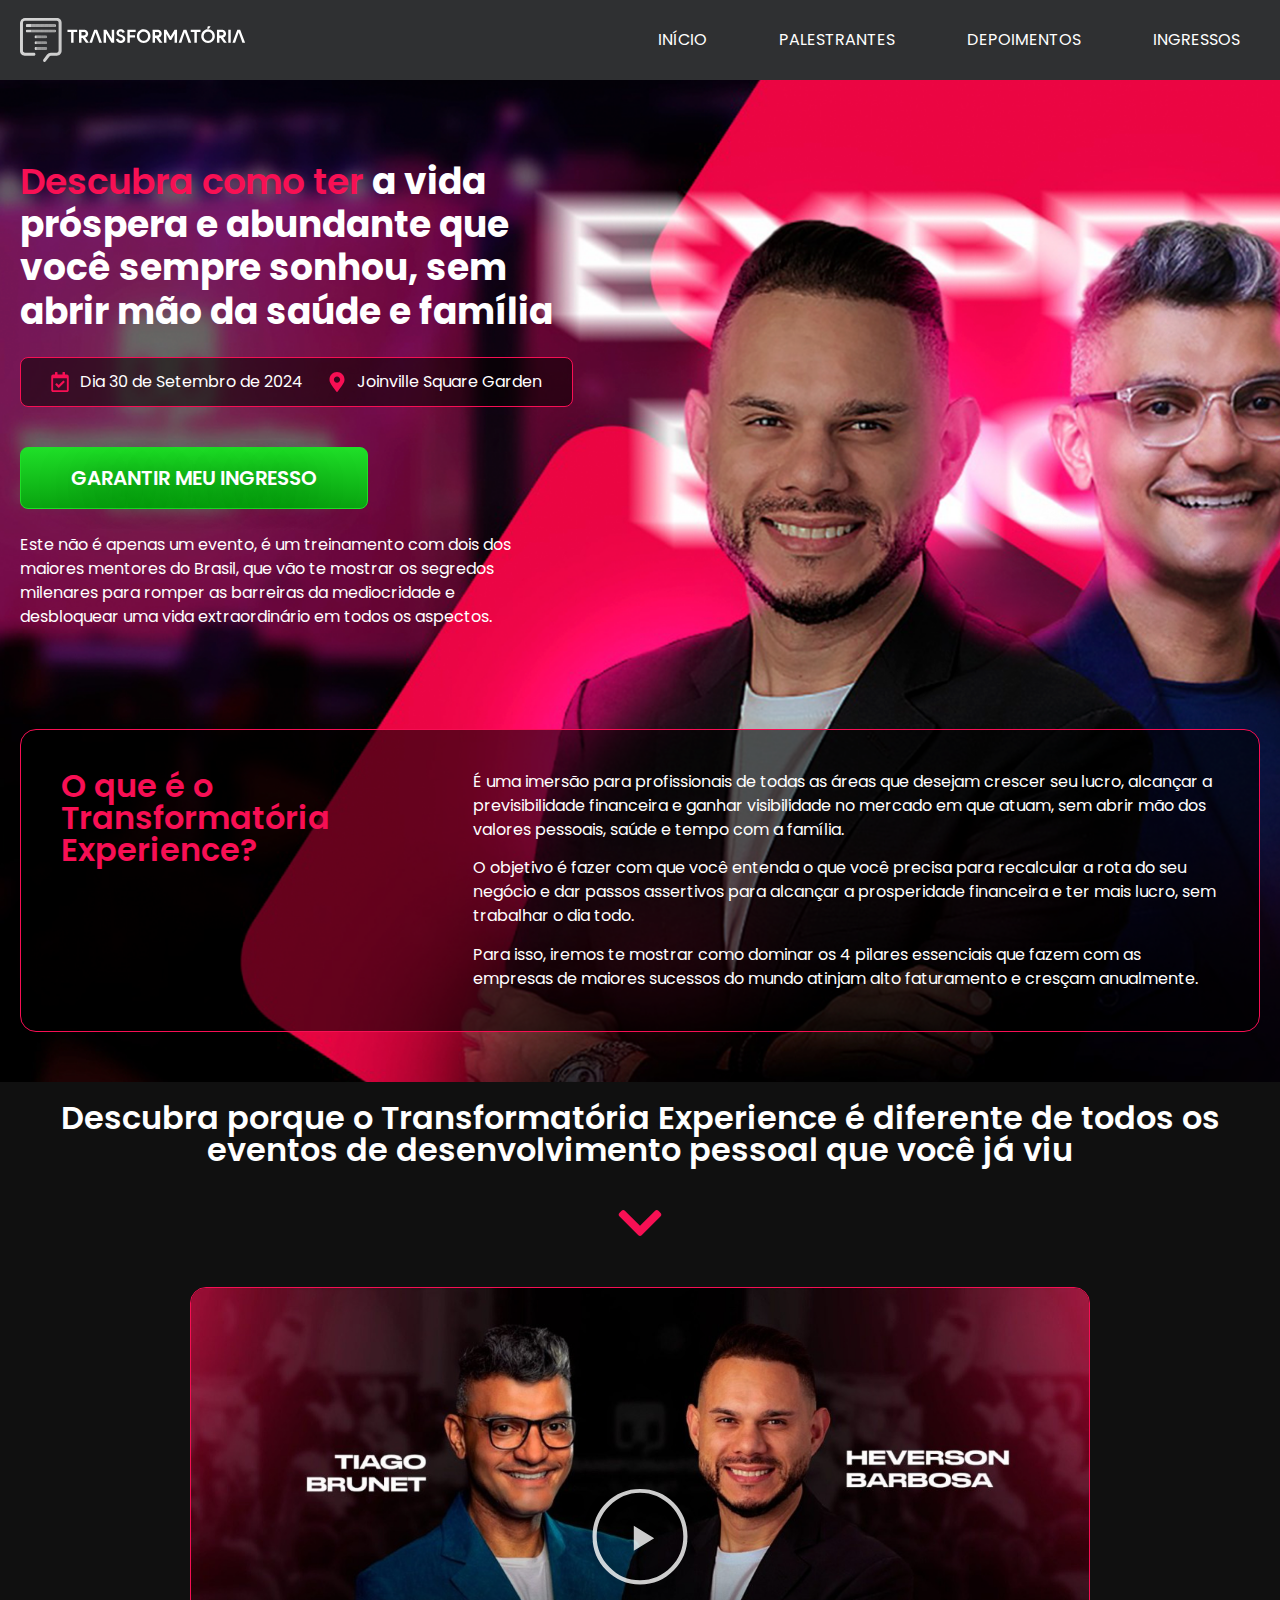
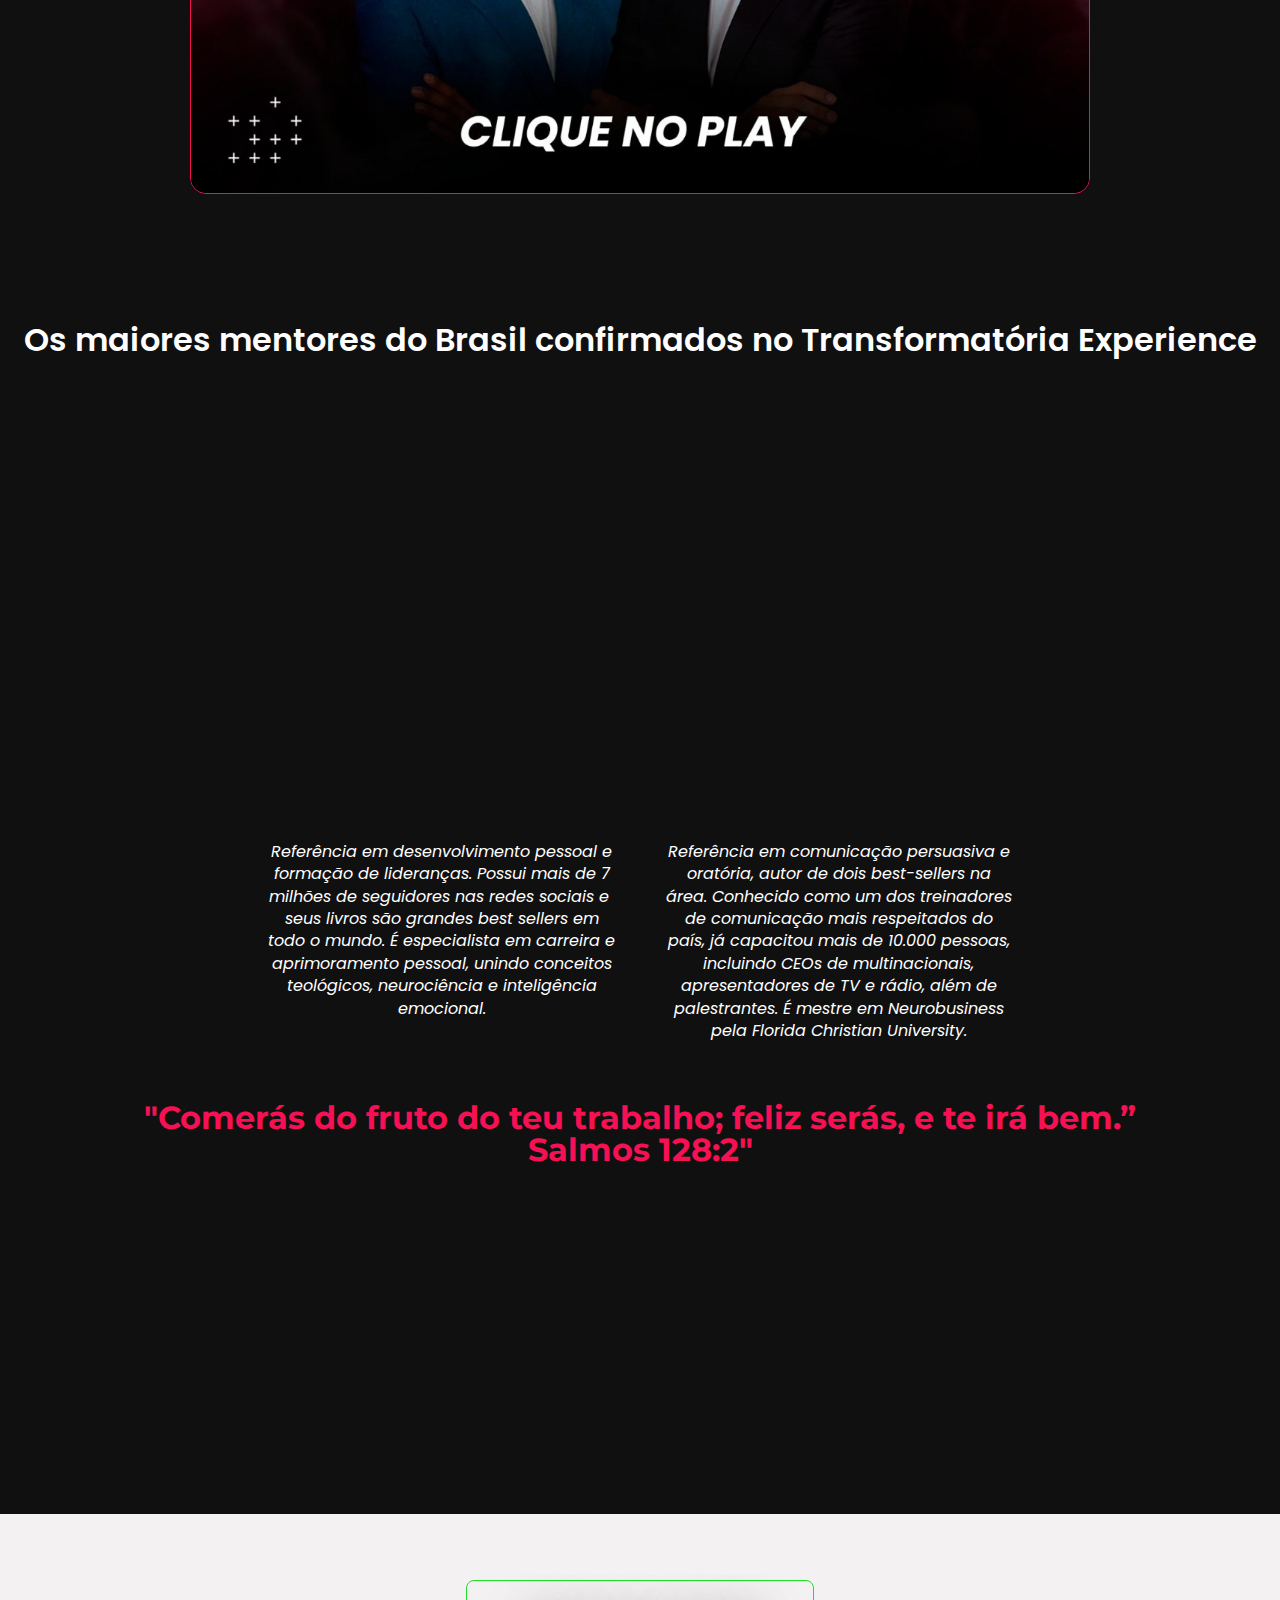
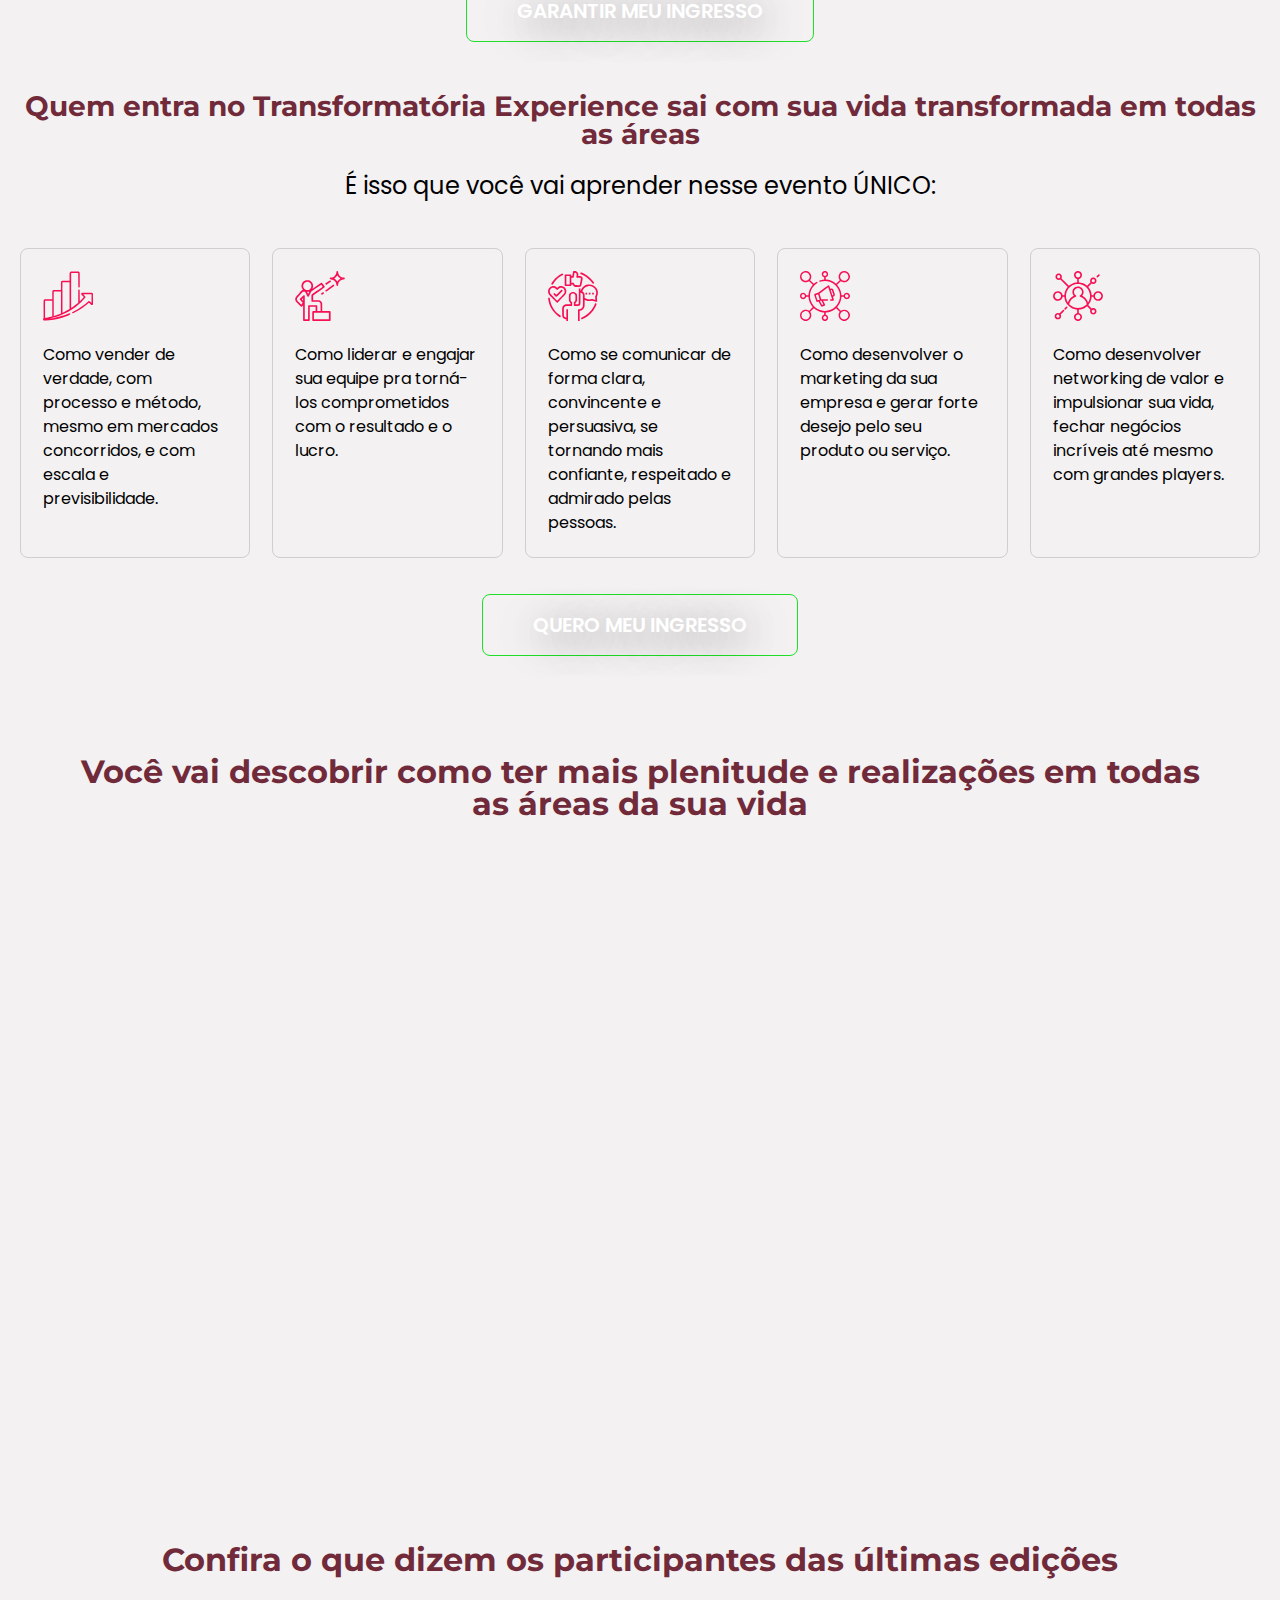
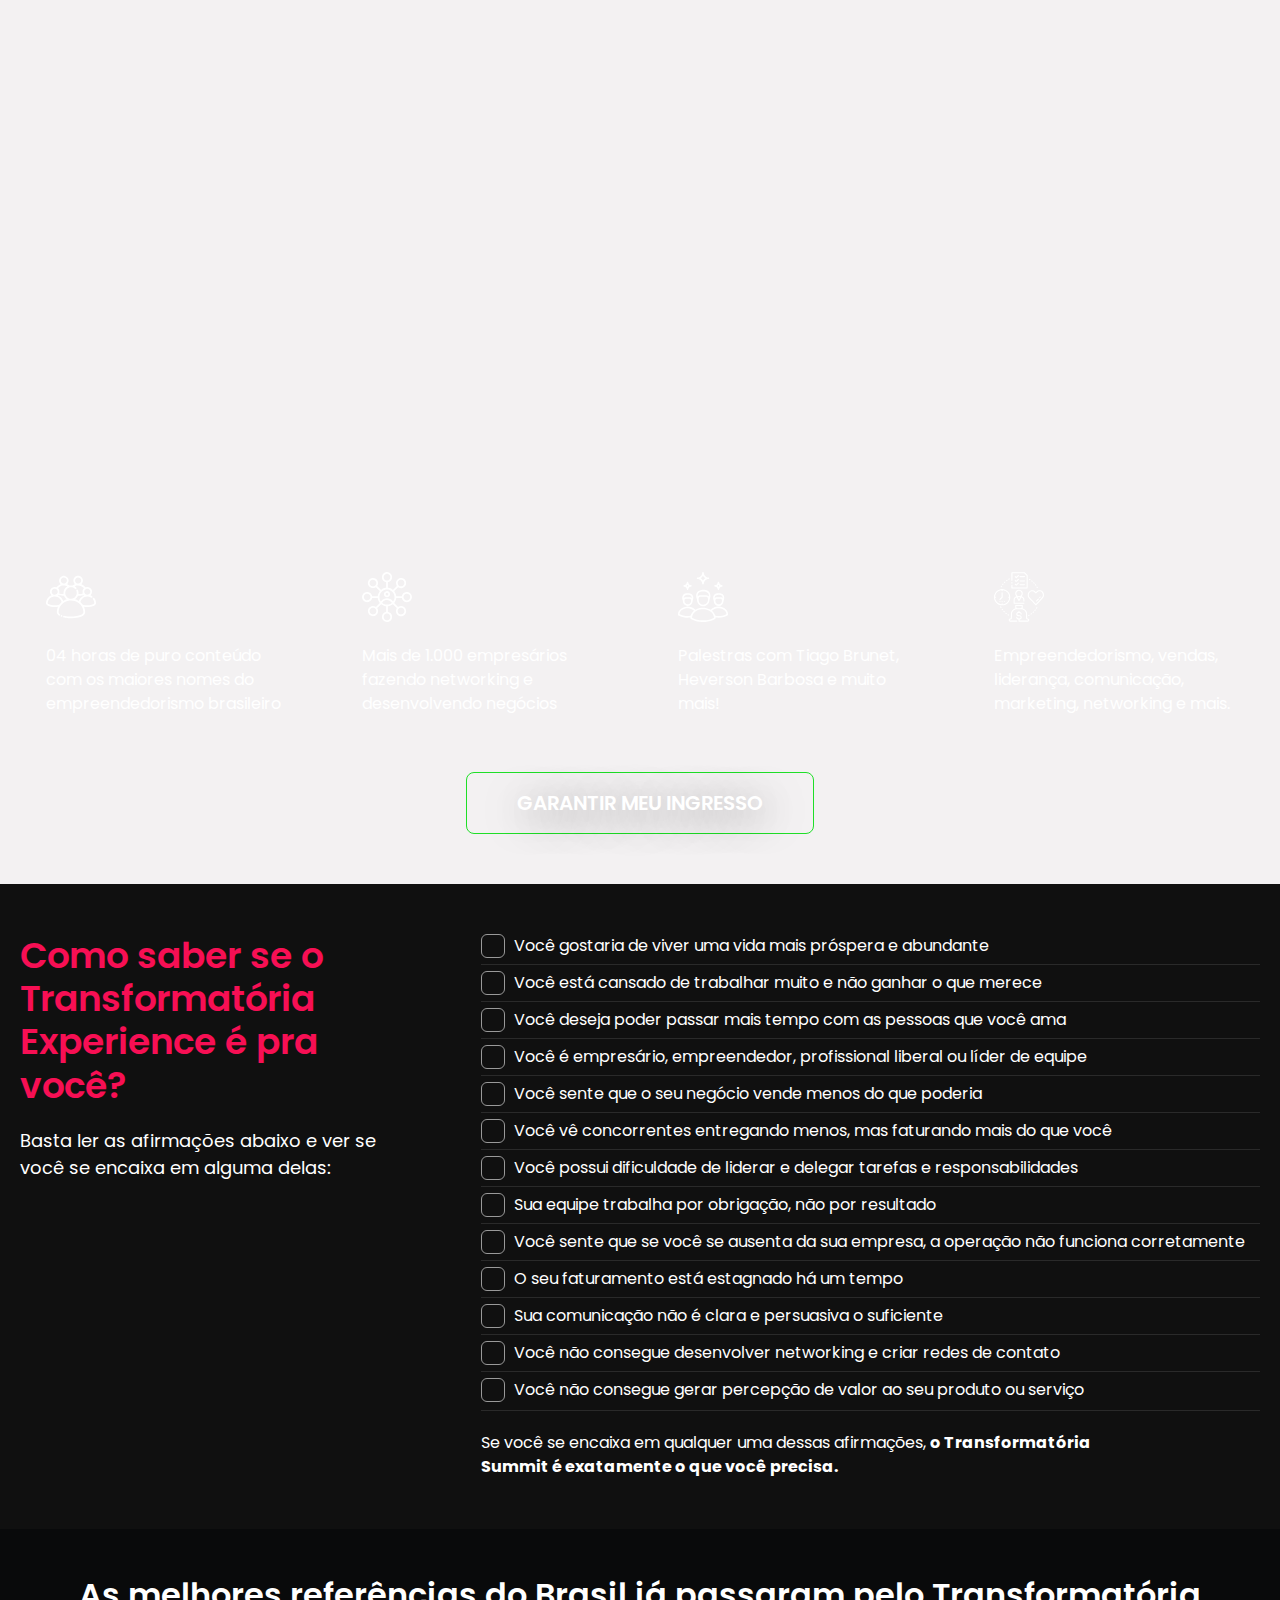
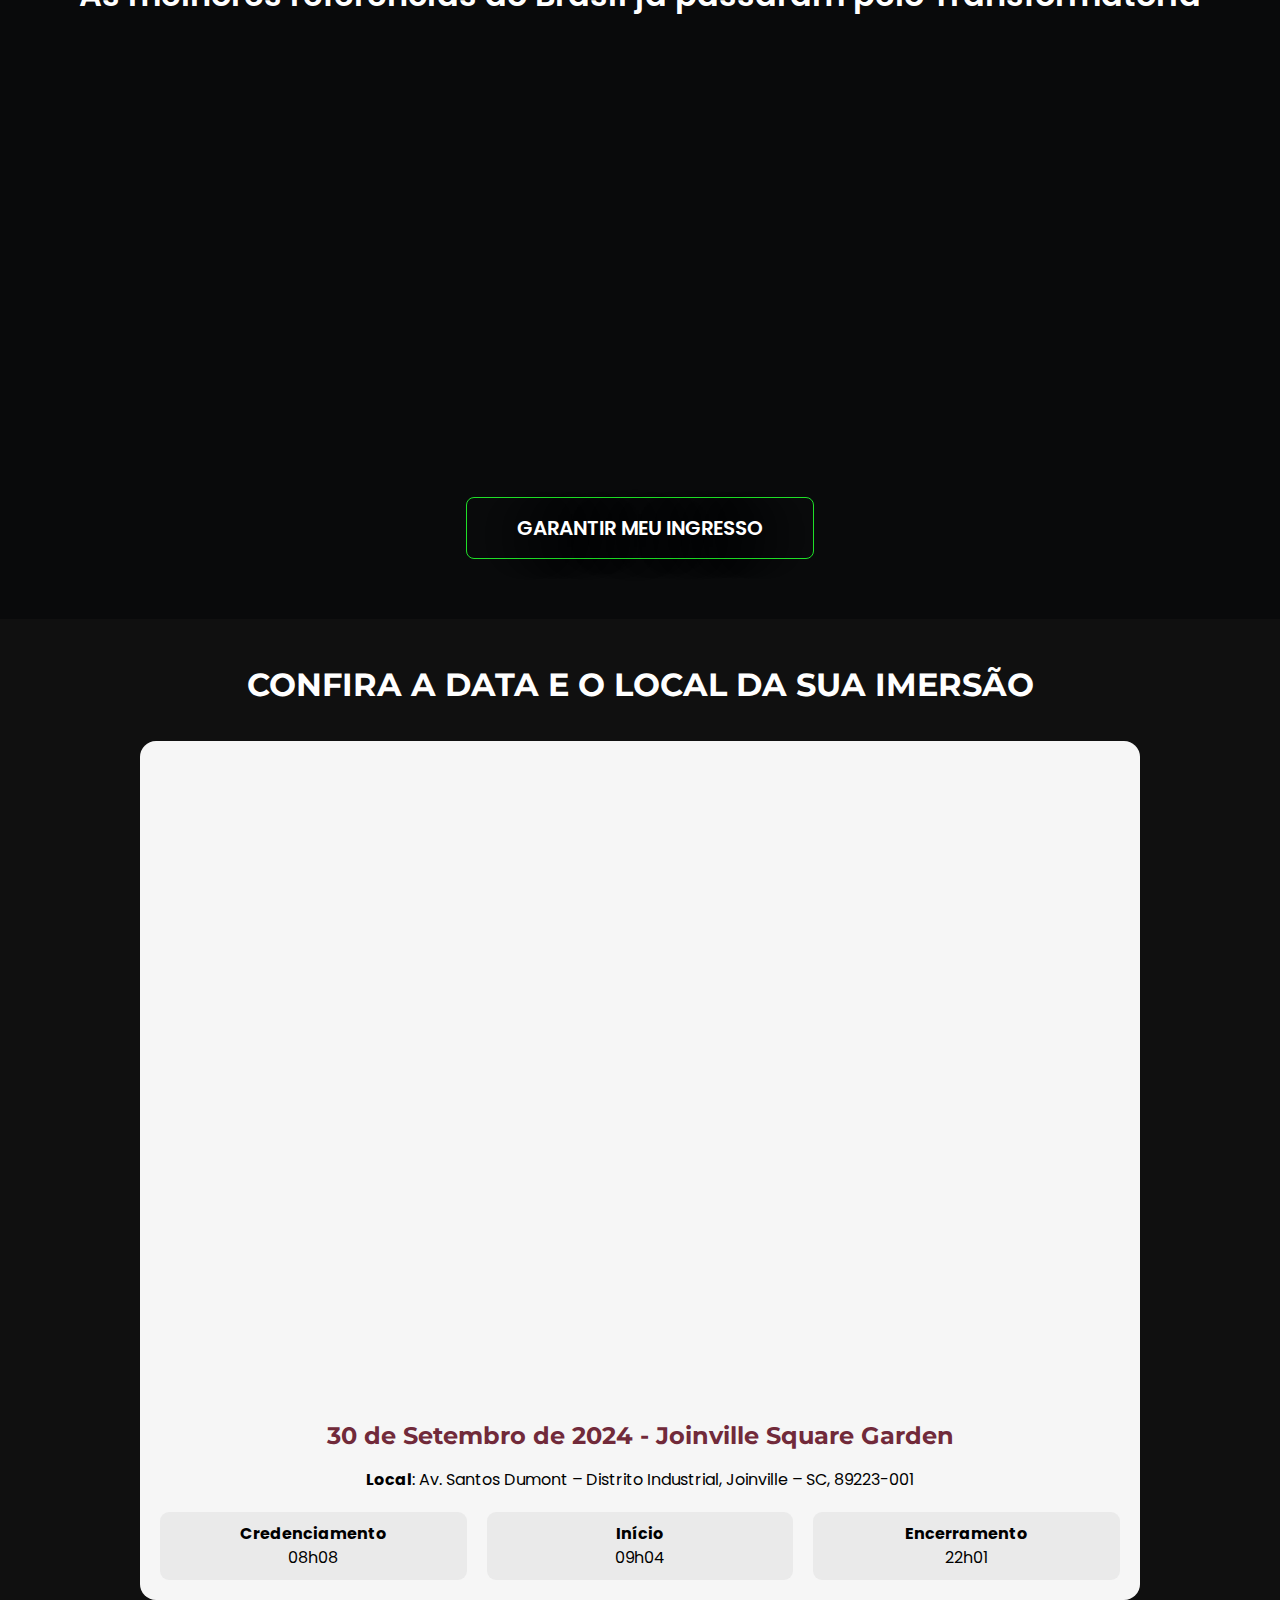
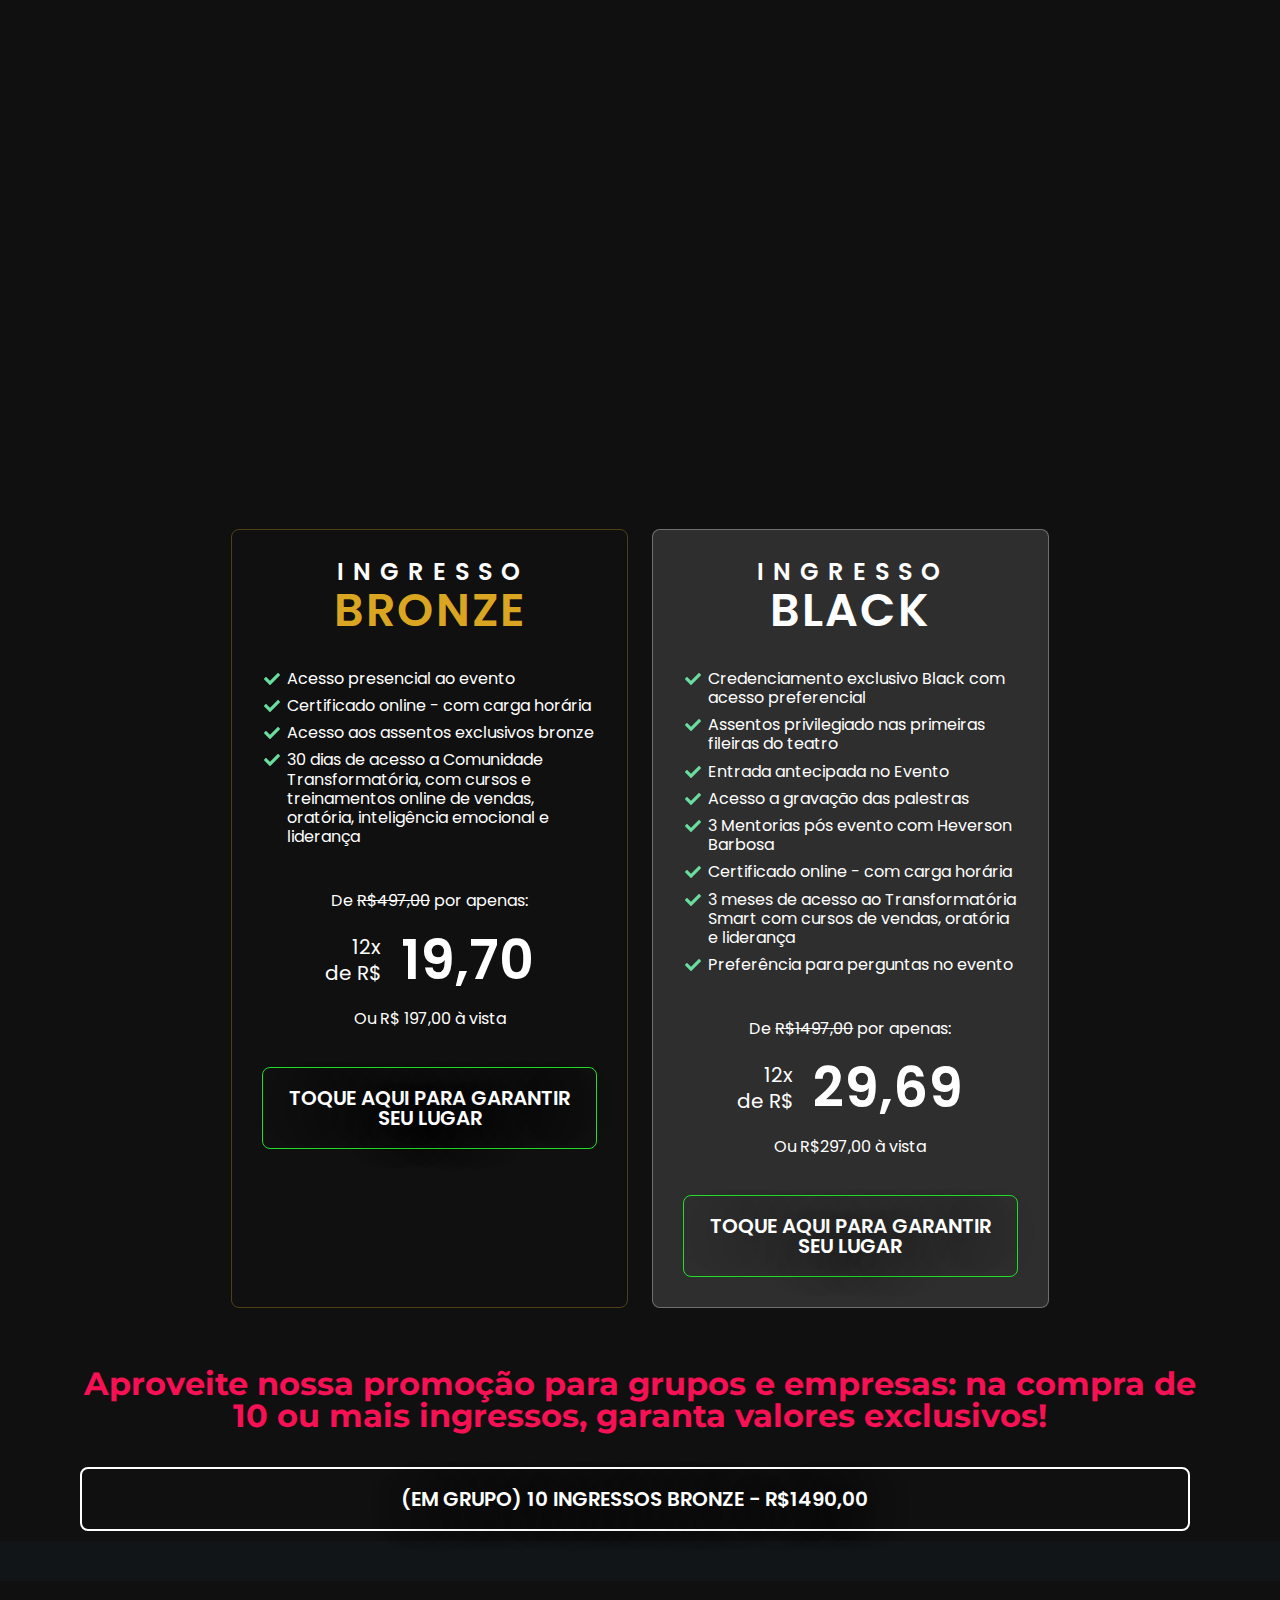
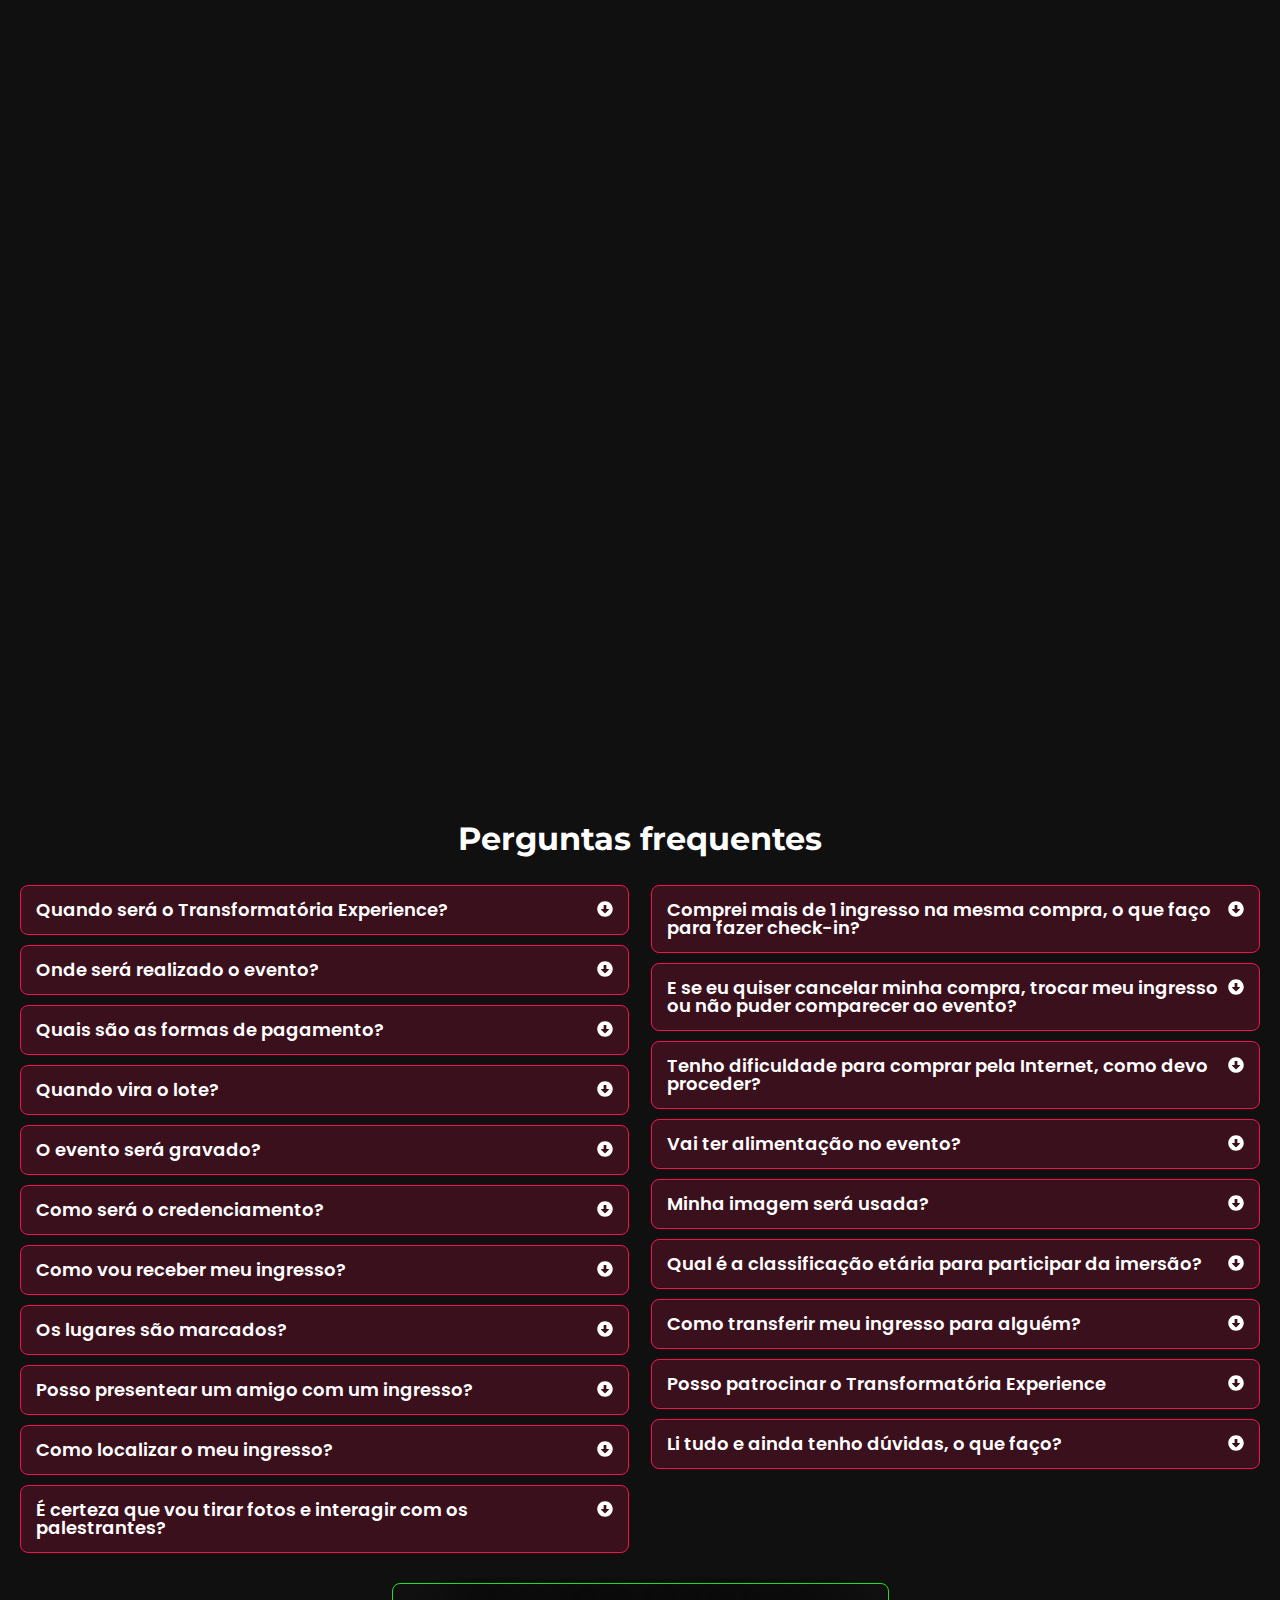
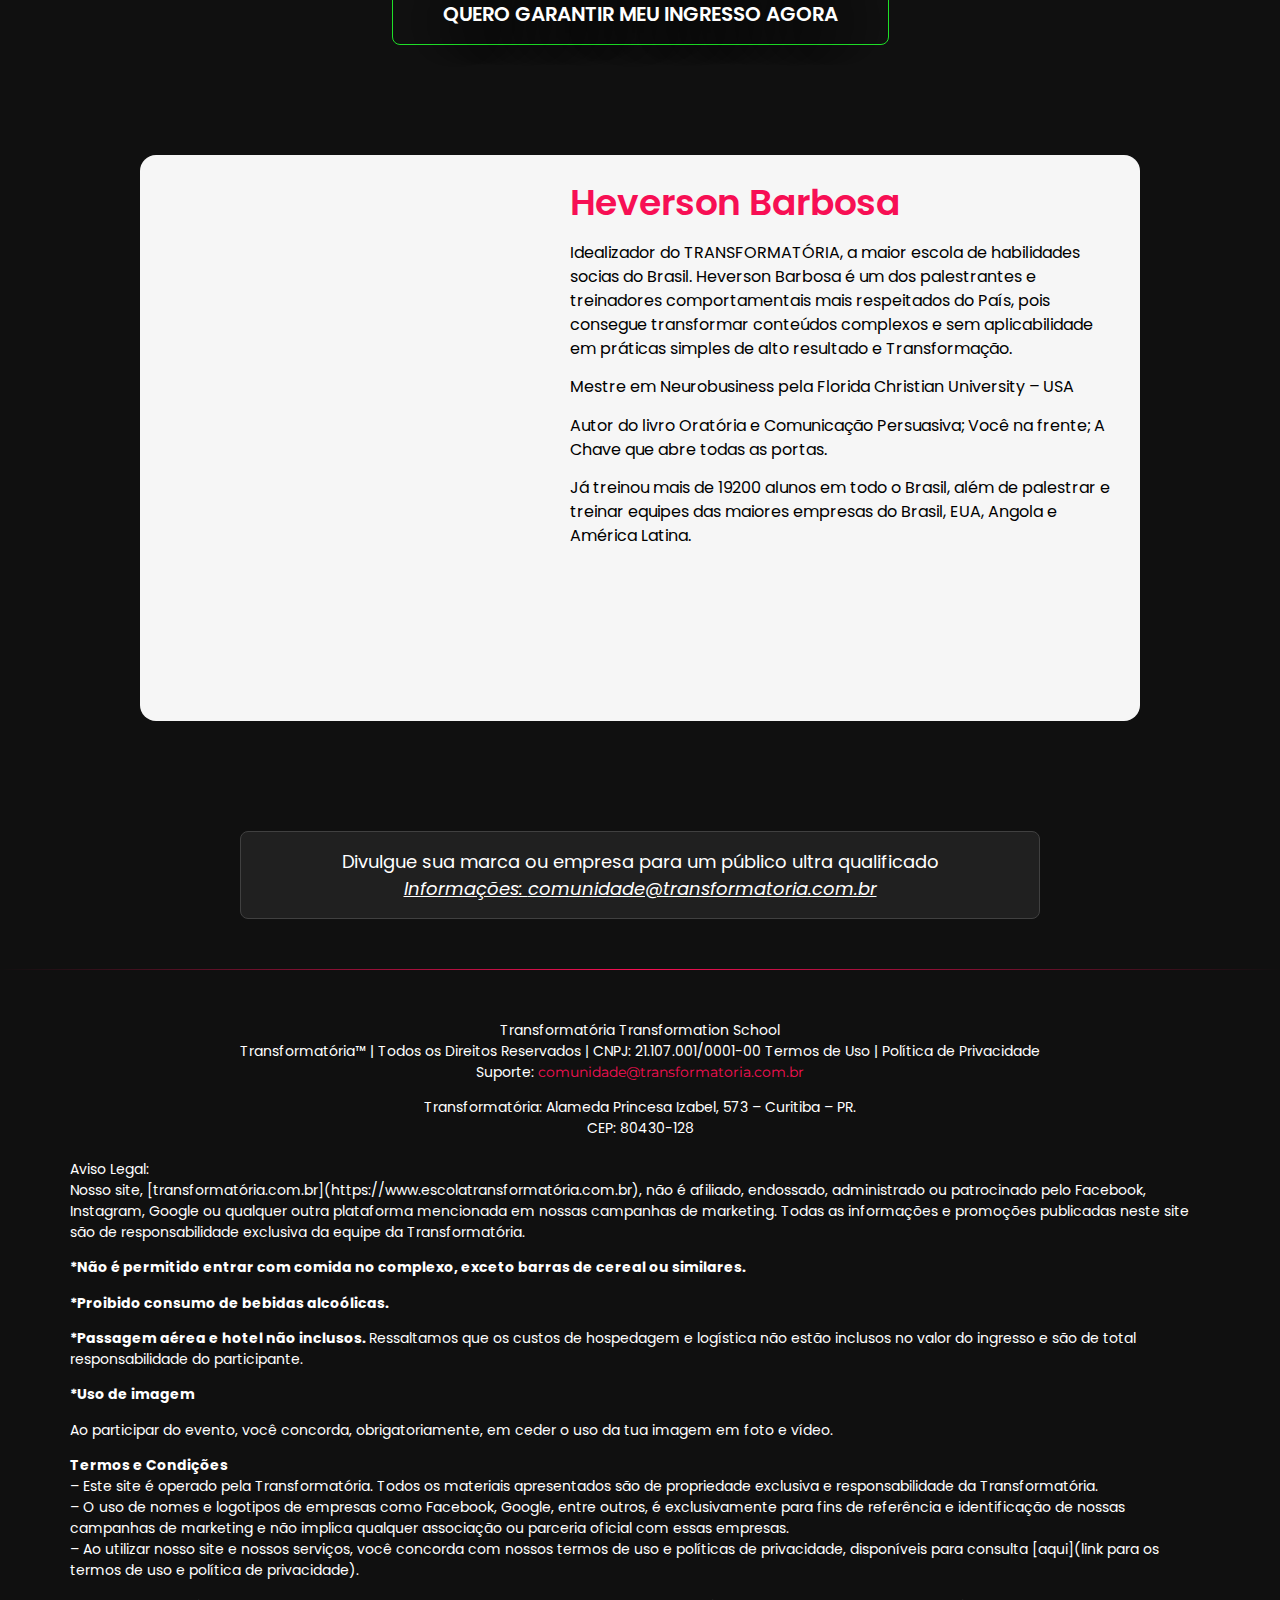
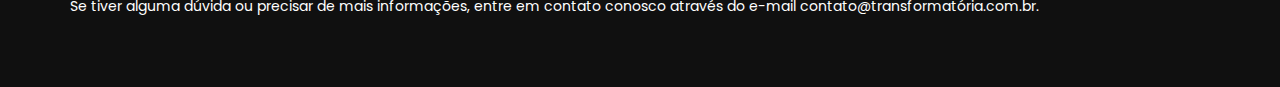
==== commit 0b814545: "V15.3" ====
--- a/index.html
+++ b/index.html
@@ -1,23 +1,23 @@
-<!DOCTYPE html> <html lang="pt-BR"> <head> <meta charset="UTF-8"> <meta name="robots" content="index, follow, max-image-preview:large, max-snippet:-1, max-video-preview:-1" />  <title>Transformatória Experience | 30 de Setembro em Joinville</title> <meta name="description" content="O maior evento de network, negócios e desenvolvimento pessoal do Sul do Brasil com os maiores palestrantes do Brasil." /> <link rel="canonical" href="https://transformatoria.com.br/transformatoria-experience-em-joinville/" /> <meta property="og:locale" content="pt_BR" /> <meta property="og:type" content="article" /> <meta property="og:title" content="Transformatória Experience | 30 de Setembro em Joinville" /> <meta property="og:description" content="O maior evento de network, negócios e desenvolvimento pessoal do Sul do Brasil com os maiores palestrantes do Brasil." /> <meta property="og:url" content="https://transformatoria.com.br/transformatoria-experience-em-joinville/" /> <meta property="og:site_name" content="Transformatoria" /> <meta property="article:publisher" content="https://www.facebook.com/transformatoria/" /> <meta property="article:modified_time" content="2024-08-08T19:37:56+00:00" /> <meta property="og:image" content="./images/Tamb-Joinvile.jpg" /> <meta property="og:image:width" content="518" /> <meta property="og:image:height" content="518" /> <meta property="og:image:type" content="image/jpeg" /> <meta name="twitter:card" content="summary_large_image" /> <meta name="twitter:title" content="Transformatória Experience | 30 de Setembro em Joinville" /> <meta name="twitter:description" content="O maior evento de network, negócios e desenvolvimento pessoal do Sul do Brasil com os maiores palestrantes do Brasil." /> <meta name="twitter:image" content="https://transformatoria.com.br/wp-content/uploads/2024/08/Tamb-Joinvile.jpg" /> <meta name="twitter:label1" content="Est. tempo de leitura" /> <meta name="twitter:data1" content="30 minutos" /> <script type="application/ld+json" class="yoast-schema-graph">{"@context":"https://schema.org","@graph":[{"@type":"WebPage","@id":"https://transformatoria.com.br/transformatoria-experience-em-joinville/","url":"https://transformatoria.com.br/transformatoria-experience-em-joinville/","name":"Transformatória Experience | 30 de Setembro em Joinville","isPartOf":{"@id":"https://transformatoria.com.br/#website"},"primaryImageOfPage":{"@id":"https://transformatoria.com.br/transformatoria-experience-em-joinville/#primaryimage"},"image":{"@id":"https://transformatoria.com.br/transformatoria-experience-em-joinville/#primaryimage"},"thumbnailUrl":"https://transformatoria.com.br/wp-content/uploads/2024/08/Tamb-Joinvile.jpg","datePublished":"2024-08-02T14:54:01+00:00","dateModified":"2024-08-08T19:37:56+00:00","description":"O maior evento de network, negócios e desenvolvimento pessoal do Sul do Brasil com os maiores palestrantes do Brasil.","breadcrumb":{"@id":"https://transformatoria.com.br/transformatoria-experience-em-joinville/#breadcrumb"},"inLanguage":"pt-BR","potentialAction":[{"@type":"ReadAction","target":["https://transformatoria.com.br/transformatoria-experience-em-joinville/"]}]},{"@type":"ImageObject","inLanguage":"pt-BR","@id":"https://transformatoria.com.br/transformatoria-experience-em-joinville/#primaryimage","url":"https://transformatoria.com.br/wp-content/uploads/2024/08/Tamb-Joinvile.jpg","contentUrl":"https://transformatoria.com.br/wp-content/uploads/2024/08/Tamb-Joinvile.jpg","width":518,"height":518},{"@type":"BreadcrumbList","@id":"https://transformatoria.com.br/transformatoria-experience-em-joinville/#breadcrumb","itemListElement":[{"@type":"ListItem","position":1,"name":"Início","item":"https://transformatoria.com.br/"},{"@type":"ListItem","position":2,"name":"Transformatória Experience em Joinville"}]},{"@type":"WebSite","@id":"https://transformatoria.com.br/#website","url":"https://transformatoria.com.br/","name":"Transformatoria Summit","description":"Escola de Transformação","publisher":{"@id":"https://transformatoria.com.br/#organization"},"alternateName":"TS","potentialAction":[{"@type":"SearchAction","target":{"@type":"EntryPoint","urlTemplate":"https://transformatoria.com.br/?s={search_term_string}"},"query-input":"required name=search_term_string"}],"inLanguage":"pt-BR"},{"@type":"Organization","@id":"https://transformatoria.com.br/#organization","name":"Transformatoria","url":"https://transformatoria.com.br/","logo":{"@type":"ImageObject","inLanguage":"pt-BR","@id":"https://transformatoria.com.br/#/schema/logo/image/","url":"https://transformatoria.com.br/wp-content/uploads/2021/06/logo-tcs-favicon-copy-1.png","contentUrl":"https://transformatoria.com.br/wp-content/uploads/2021/06/logo-tcs-favicon-copy-1.png","width":512,"height":550,"caption":"Transformatoria"},"image":{"@id":"https://transformatoria.com.br/#/schema/logo/image/"},"sameAs":["https://www.facebook.com/transformatoria/","https://www.instagram.com/transformatoria/","https://www.linkedin.com/showcase/9206955/admin/feed/posts/"]}]}</script>  <script type="application/javascript" id="pys-version-script">console.log('PixelYourSite Free version 9.7.1');</script> <link rel="dns-prefetch" href="//www.googletagmanager.com" /> <script>
+<!DOCTYPE html> <html lang="pt-BR"> <head> <meta charset="UTF-8"> <meta name="robots" content="index, follow, max-image-preview:large, max-snippet:-1, max-video-preview:-1" />  <title>Transformatória Experience | 30 de Setembro em Joinville</title> <meta name="description" content="O maior evento de network, negócios e desenvolvimento pessoal do Sul do Brasil com os maiores palestrantes do Brasil." /> <link rel="canonical" href="https://transformatoria.com.br/transformatoria-experience-em-joinville/" /> <meta property="og:locale" content="pt_BR" /> <meta property="og:type" content="article" /> <meta property="og:title" content="Transformatória Experience | 30 de Setembro em Joinville" /> <meta property="og:description" content="O maior evento de network, negócios e desenvolvimento pessoal do Sul do Brasil com os maiores palestrantes do Brasil." /> <meta property="og:url" content="https://transformatoria.com.br/transformatoria-experience-em-joinville/" /> <meta property="og:site_name" content="Transformatoria" /> <meta property="article:publisher" content="https://www.facebook.com/transformatoria/" /> <meta property="article:modified_time" content="2024-08-13T13:14:47+00:00" /> <meta property="og:image" content="./images/Tamb-Joinvile.jpg" /> <meta property="og:image:width" content="518" /> <meta property="og:image:height" content="518" /> <meta property="og:image:type" content="image/jpeg" /> <meta name="twitter:card" content="summary_large_image" /> <meta name="twitter:title" content="Transformatória Experience | 30 de Setembro em Joinville" /> <meta name="twitter:description" content="O maior evento de network, negócios e desenvolvimento pessoal do Sul do Brasil com os maiores palestrantes do Brasil." /> <meta name="twitter:image" content="https://transformatoria.com.br/wp-content/uploads/2024/08/Tamb-Joinvile.jpg" /> <meta name="twitter:label1" content="Est. tempo de leitura" /> <meta name="twitter:data1" content="30 minutos" /> <script type="application/ld+json" class="yoast-schema-graph">{"@context":"https://schema.org","@graph":[{"@type":"WebPage","@id":"https://transformatoria.com.br/transformatoria-experience-em-joinville/","url":"https://transformatoria.com.br/transformatoria-experience-em-joinville/","name":"Transformatória Experience | 30 de Setembro em Joinville","isPartOf":{"@id":"https://transformatoria.com.br/#website"},"primaryImageOfPage":{"@id":"https://transformatoria.com.br/transformatoria-experience-em-joinville/#primaryimage"},"image":{"@id":"https://transformatoria.com.br/transformatoria-experience-em-joinville/#primaryimage"},"thumbnailUrl":"https://transformatoria.com.br/wp-content/uploads/2024/08/Tamb-Joinvile.jpg","datePublished":"2024-08-02T14:54:01+00:00","dateModified":"2024-08-13T13:14:47+00:00","description":"O maior evento de network, negócios e desenvolvimento pessoal do Sul do Brasil com os maiores palestrantes do Brasil.","breadcrumb":{"@id":"https://transformatoria.com.br/transformatoria-experience-em-joinville/#breadcrumb"},"inLanguage":"pt-BR","potentialAction":[{"@type":"ReadAction","target":["https://transformatoria.com.br/transformatoria-experience-em-joinville/"]}]},{"@type":"ImageObject","inLanguage":"pt-BR","@id":"https://transformatoria.com.br/transformatoria-experience-em-joinville/#primaryimage","url":"https://transformatoria.com.br/wp-content/uploads/2024/08/Tamb-Joinvile.jpg","contentUrl":"https://transformatoria.com.br/wp-content/uploads/2024/08/Tamb-Joinvile.jpg","width":518,"height":518},{"@type":"BreadcrumbList","@id":"https://transformatoria.com.br/transformatoria-experience-em-joinville/#breadcrumb","itemListElement":[{"@type":"ListItem","position":1,"name":"Início","item":"https://transformatoria.com.br/"},{"@type":"ListItem","position":2,"name":"Transformatória Experience em Joinville"}]},{"@type":"WebSite","@id":"https://transformatoria.com.br/#website","url":"https://transformatoria.com.br/","name":"Transformatoria Summit","description":"Escola de Transformação","publisher":{"@id":"https://transformatoria.com.br/#organization"},"alternateName":"TS","potentialAction":[{"@type":"SearchAction","target":{"@type":"EntryPoint","urlTemplate":"https://transformatoria.com.br/?s={search_term_string}"},"query-input":"required name=search_term_string"}],"inLanguage":"pt-BR"},{"@type":"Organization","@id":"https://transformatoria.com.br/#organization","name":"Transformatoria","url":"https://transformatoria.com.br/","logo":{"@type":"ImageObject","inLanguage":"pt-BR","@id":"https://transformatoria.com.br/#/schema/logo/image/","url":"https://transformatoria.com.br/wp-content/uploads/2021/06/logo-tcs-favicon-copy-1.png","contentUrl":"https://transformatoria.com.br/wp-content/uploads/2021/06/logo-tcs-favicon-copy-1.png","width":512,"height":550,"caption":"Transformatoria"},"image":{"@id":"https://transformatoria.com.br/#/schema/logo/image/"},"sameAs":["https://www.facebook.com/transformatoria/","https://www.instagram.com/transformatoria/","https://www.linkedin.com/showcase/9206955/admin/feed/posts/"]}]}</script>  <script type="application/javascript" id="pys-version-script">console.log('PixelYourSite Free version 9.7.1');</script> <link rel="dns-prefetch" href="//www.googletagmanager.com" /> <script>
 window._wpemojiSettings = {"baseUrl":"https:\/\/s.w.org\/images\/core\/emoji\/15.0.3\/72x72\/","ext":".png","svgUrl":"https:\/\/s.w.org\/images\/core\/emoji\/15.0.3\/svg\/","svgExt":".svg","source":{"concatemoji":"https:\/\/transformatoria.com.br\/wp-includes\/js\/wp-emoji-release.min.js?ver=6.6.1"}};
 /*! This file is auto-generated */
 !function(i,n){var o,s,e;function c(e){try{var t={supportTests:e,timestamp:(new Date).valueOf()};sessionStorage.setItem(o,JSON.stringify(t))}catch(e){}}function p(e,t,n){e.clearRect(0,0,e.canvas.width,e.canvas.height),e.fillText(t,0,0);var t=new Uint32Array(e.getImageData(0,0,e.canvas.width,e.canvas.height).data),r=(e.clearRect(0,0,e.canvas.width,e.canvas.height),e.fillText(n,0,0),new Uint32Array(e.getImageData(0,0,e.canvas.width,e.canvas.height).data));return t.every(function(e,t){return e===r[t]})}function u(e,t,n){switch(t){case"flag":return n(e,"\ud83c\udff3\ufe0f\u200d\u26a7\ufe0f","\ud83c\udff3\ufe0f\u200b\u26a7\ufe0f")?!1:!n(e,"\ud83c\uddfa\ud83c\uddf3","\ud83c\uddfa\u200b\ud83c\uddf3")&&!n(e,"\ud83c\udff4\udb40\udc67\udb40\udc62\udb40\udc65\udb40\udc6e\udb40\udc67\udb40\udc7f","\ud83c\udff4\u200b\udb40\udc67\u200b\udb40\udc62\u200b\udb40\udc65\u200b\udb40\udc6e\u200b\udb40\udc67\u200b\udb40\udc7f");case"emoji":return!n(e,"\ud83d\udc26\u200d\u2b1b","\ud83d\udc26\u200b\u2b1b")}return!1}function f(e,t,n){var r="undefined"!=typeof WorkerGlobalScope&&self instanceof WorkerGlobalScope?new OffscreenCanvas(300,150):i.createElement("canvas"),a=r.getContext("2d",{willReadFrequently:!0}),o=(a.textBaseline="top",a.font="600 32px Arial",{});return e.forEach(function(e){o[e]=t(a,e,n)}),o}function t(e){var t=i.createElement("script");t.src=e,t.defer=!0,i.head.appendChild(t)}"undefined"!=typeof Promise&&(o="wpEmojiSettingsSupports",s=["flag","emoji"],n.supports={everything:!0,everythingExceptFlag:!0},e=new Promise(function(e){i.addEventListener("DOMContentLoaded",e,{once:!0})}),new Promise(function(t){var n=function(){try{var e=JSON.parse(sessionStorage.getItem(o));if("object"==typeof e&&"number"==typeof e.timestamp&&(new Date).valueOf()<e.timestamp+604800&&"object"==typeof e.supportTests)return e.supportTests}catch(e){}return null}();if(!n){if("undefined"!=typeof Worker&&"undefined"!=typeof OffscreenCanvas&&"undefined"!=typeof URL&&URL.createObjectURL&&"undefined"!=typeof Blob)try{var e="postMessage("+f.toString()+"("+[JSON.stringify(s),u.toString(),p.toString()].join(",")+"));",r=new Blob([e],{type:"text/javascript"}),a=new Worker(URL.createObjectURL(r),{name:"wpTestEmojiSupports"});return void(a.onmessage=function(e){c(n=e.data),a.terminate(),t(n)})}catch(e){}c(n=f(s,u,p))}t(n)}).then(function(e){for(var t in e)n.supports[t]=e[t],n.supports.everything=n.supports.everything&&n.supports[t],"flag"!==t&&(n.supports.everythingExceptFlag=n.supports.everythingExceptFlag&&n.supports[t]);n.supports.everythingExceptFlag=n.supports.everythingExceptFlag&&!n.supports.flag,n.DOMReady=!1,n.readyCallback=function(){n.DOMReady=!0}}).then(function(){return e}).then(function(){var e;n.supports.everything||(n.readyCallback(),(e=n.source||{}).concatemoji?t(e.concatemoji):e.wpemoji&&e.twemoji&&(t(e.twemoji),t(e.wpemoji)))}))}((window,document),window._wpemojiSettings);
-</script> <style id="wp-emoji-styles-inline-css">  	img.wp-smiley, img.emoji { 		display: inline !important; 		border: none !important; 		box-shadow: none !important; 		height: 1em !important; 		width: 1em !important; 		margin: 0 0.07em !important; 		vertical-align: -0.1em !important; 		background: none !important; 		padding: 0 !important; 	} </style> <style id="joinchat-button-style-inline-css"> .wp-block-joinchat-button{border:none!important;text-align:center}.wp-block-joinchat-button figure{display:table;margin:0 auto;padding:0}.wp-block-joinchat-button figcaption{font:normal normal 400 .6em/2em var(--wp--preset--font-family--system-font,sans-serif);margin:0;padding:0}.wp-block-joinchat-button .joinchat-button__qr{background-color:#fff;border:6px solid #25d366;border-radius:30px;box-sizing:content-box;display:block;height:200px;margin:auto;overflow:hidden;padding:10px;width:200px}.wp-block-joinchat-button .joinchat-button__qr canvas,.wp-block-joinchat-button .joinchat-button__qr img{display:block;margin:auto}.wp-block-joinchat-button .joinchat-button__link{align-items:center;background-color:#25d366;border:6px solid #25d366;border-radius:30px;display:inline-flex;flex-flow:row nowrap;justify-content:center;line-height:1.25em;margin:0 auto;text-decoration:none}.wp-block-joinchat-button .joinchat-button__link:before{background:transparent var(--joinchat-ico) no-repeat center;background-size:100%;content:"";display:block;height:1.5em;margin:-.75em .75em -.75em 0;width:1.5em}.wp-block-joinchat-button figure+.joinchat-button__link{margin-top:10px}@media (orientation:landscape)and (min-height:481px),(orientation:portrait)and (min-width:481px){.wp-block-joinchat-button.joinchat-button--qr-only figure+.joinchat-button__link{display:none}}@media (max-width:480px),(orientation:landscape)and (max-height:480px){.wp-block-joinchat-button figure{display:none}}  </style> <style id="classic-theme-styles-inline-css"> /*! This file is auto-generated */ .wp-block-button__link{color:#fff;background-color:#32373c;border-radius:9999px;box-shadow:none;text-decoration:none;padding:calc(.667em + 2px) calc(1.333em + 2px);font-size:1.125em}.wp-block-file__button{background:#32373c;color:#fff;text-decoration:none} </style> <style id="global-styles-inline-css"> :root{--wp--preset--aspect-ratio--square: 1;--wp--preset--aspect-ratio--4-3: 4/3;--wp--preset--aspect-ratio--3-4: 3/4;--wp--preset--aspect-ratio--3-2: 3/2;--wp--preset--aspect-ratio--2-3: 2/3;--wp--preset--aspect-ratio--16-9: 16/9;--wp--preset--aspect-ratio--9-16: 9/16;--wp--preset--color--black: #000000;--wp--preset--color--cyan-bluish-gray: #abb8c3;--wp--preset--color--white: #ffffff;--wp--preset--color--pale-pink: #f78da7;--wp--preset--color--vivid-red: #cf2e2e;--wp--preset--color--luminous-vivid-orange: #ff6900;--wp--preset--color--luminous-vivid-amber: #fcb900;--wp--preset--color--light-green-cyan: #7bdcb5;--wp--preset--color--vivid-green-cyan: #00d084;--wp--preset--color--pale-cyan-blue: #8ed1fc;--wp--preset--color--vivid-cyan-blue: #0693e3;--wp--preset--color--vivid-purple: #9b51e0;--wp--preset--gradient--vivid-cyan-blue-to-vivid-purple: linear-gradient(135deg,rgba(6,147,227,1) 0%,rgb(155,81,224) 100%);--wp--preset--gradient--light-green-cyan-to-vivid-green-cyan: linear-gradient(135deg,rgb(122,220,180) 0%,rgb(0,208,130) 100%);--wp--preset--gradient--luminous-vivid-amber-to-luminous-vivid-orange: linear-gradient(135deg,rgba(252,185,0,1) 0%,rgba(255,105,0,1) 100%);--wp--preset--gradient--luminous-vivid-orange-to-vivid-red: linear-gradient(135deg,rgba(255,105,0,1) 0%,rgb(207,46,46) 100%);--wp--preset--gradient--very-light-gray-to-cyan-bluish-gray: linear-gradient(135deg,rgb(238,238,238) 0%,rgb(169,184,195) 100%);--wp--preset--gradient--cool-to-warm-spectrum: linear-gradient(135deg,rgb(74,234,220) 0%,rgb(151,120,209) 20%,rgb(207,42,186) 40%,rgb(238,44,130) 60%,rgb(251,105,98) 80%,rgb(254,248,76) 100%);--wp--preset--gradient--blush-light-purple: linear-gradient(135deg,rgb(255,206,236) 0%,rgb(152,150,240) 100%);--wp--preset--gradient--blush-bordeaux: linear-gradient(135deg,rgb(254,205,165) 0%,rgb(254,45,45) 50%,rgb(107,0,62) 100%);--wp--preset--gradient--luminous-dusk: linear-gradient(135deg,rgb(255,203,112) 0%,rgb(199,81,192) 50%,rgb(65,88,208) 100%);--wp--preset--gradient--pale-ocean: linear-gradient(135deg,rgb(255,245,203) 0%,rgb(182,227,212) 50%,rgb(51,167,181) 100%);--wp--preset--gradient--electric-grass: linear-gradient(135deg,rgb(202,248,128) 0%,rgb(113,206,126) 100%);--wp--preset--gradient--midnight: linear-gradient(135deg,rgb(2,3,129) 0%,rgb(40,116,252) 100%);--wp--preset--font-size--small: 13px;--wp--preset--font-size--medium: 20px;--wp--preset--font-size--large: 36px;--wp--preset--font-size--x-large: 42px;--wp--preset--spacing--20: 0.44rem;--wp--preset--spacing--30: 0.67rem;--wp--preset--spacing--40: 1rem;--wp--preset--spacing--50: 1.5rem;--wp--preset--spacing--60: 2.25rem;--wp--preset--spacing--70: 3.38rem;--wp--preset--spacing--80: 5.06rem;--wp--preset--shadow--natural: 6px 6px 9px rgba(0, 0, 0, 0.2);--wp--preset--shadow--deep: 12px 12px 50px rgba(0, 0, 0, 0.4);--wp--preset--shadow--sharp: 6px 6px 0px rgba(0, 0, 0, 0.2);--wp--preset--shadow--outlined: 6px 6px 0px -3px rgba(255, 255, 255, 1), 6px 6px rgba(0, 0, 0, 1);--wp--preset--shadow--crisp: 6px 6px 0px rgba(0, 0, 0, 1);}:where(.is-layout-flex){gap: 0.5em;}:where(.is-layout-grid){gap: 0.5em;}body .is-layout-flex{display: flex;}.is-layout-flex{flex-wrap: wrap;align-items: center;}.is-layout-flex > :is(*, div){margin: 0;}body .is-layout-grid{display: grid;}.is-layout-grid > :is(*, div){margin: 0;}:where(.wp-block-columns.is-layout-flex){gap: 2em;}:where(.wp-block-columns.is-layout-grid){gap: 2em;}:where(.wp-block-post-template.is-layout-flex){gap: 1.25em;}:where(.wp-block-post-template.is-layout-grid){gap: 1.25em;}.has-black-color{color: var(--wp--preset--color--black) !important;}.has-cyan-bluish-gray-color{color: var(--wp--preset--color--cyan-bluish-gray) !important;}.has-white-color{color: var(--wp--preset--color--white) !important;}.has-pale-pink-color{color: var(--wp--preset--color--pale-pink) !important;}.has-vivid-red-color{color: var(--wp--preset--color--vivid-red) !important;}.has-luminous-vivid-orange-color{color: var(--wp--preset--color--luminous-vivid-orange) !important;}.has-luminous-vivid-amber-color{color: var(--wp--preset--color--luminous-vivid-amber) !important;}.has-light-green-cyan-color{color: var(--wp--preset--color--light-green-cyan) !important;}.has-vivid-green-cyan-color{color: var(--wp--preset--color--vivid-green-cyan) !important;}.has-pale-cyan-blue-color{color: var(--wp--preset--color--pale-cyan-blue) !important;}.has-vivid-cyan-blue-color{color: var(--wp--preset--color--vivid-cyan-blue) !important;}.has-vivid-purple-color{color: var(--wp--preset--color--vivid-purple) !important;}.has-black-background-color{background-color: var(--wp--preset--color--black) !important;}.has-cyan-bluish-gray-background-color{background-color: var(--wp--preset--color--cyan-bluish-gray) !important;}.has-white-background-color{background-color: var(--wp--preset--color--white) !important;}.has-pale-pink-background-color{background-color: var(--wp--preset--color--pale-pink) !important;}.has-vivid-red-background-color{background-color: var(--wp--preset--color--vivid-red) !important;}.has-luminous-vivid-orange-background-color{background-color: var(--wp--preset--color--luminous-vivid-orange) !important;}.has-luminous-vivid-amber-background-color{background-color: var(--wp--preset--color--luminous-vivid-amber) !important;}.has-light-green-cyan-background-color{background-color: var(--wp--preset--color--light-green-cyan) !important;}.has-vivid-green-cyan-background-color{background-color: var(--wp--preset--color--vivid-green-cyan) !important;}.has-pale-cyan-blue-background-color{background-color: var(--wp--preset--color--pale-cyan-blue) !important;}.has-vivid-cyan-blue-background-color{background-color: var(--wp--preset--color--vivid-cyan-blue) !important;}.has-vivid-purple-background-color{background-color: var(--wp--preset--color--vivid-purple) !important;}.has-black-border-color{border-color: var(--wp--preset--color--black) !important;}.has-cyan-bluish-gray-border-color{border-color: var(--wp--preset--color--cyan-bluish-gray) !important;}.has-white-border-color{border-color: var(--wp--preset--color--white) !important;}.has-pale-pink-border-color{border-color: var(--wp--preset--color--pale-pink) !important;}.has-vivid-red-border-color{border-color: var(--wp--preset--color--vivid-red) !important;}.has-luminous-vivid-orange-border-color{border-color: var(--wp--preset--color--luminous-vivid-orange) !important;}.has-luminous-vivid-amber-border-color{border-color: var(--wp--preset--color--luminous-vivid-amber) !important;}.has-light-green-cyan-border-color{border-color: var(--wp--preset--color--light-green-cyan) !important;}.has-vivid-green-cyan-border-color{border-color: var(--wp--preset--color--vivid-green-cyan) !important;}.has-pale-cyan-blue-border-color{border-color: var(--wp--preset--color--pale-cyan-blue) !important;}.has-vivid-cyan-blue-border-color{border-color: var(--wp--preset--color--vivid-cyan-blue) !important;}.has-vivid-purple-border-color{border-color: var(--wp--preset--color--vivid-purple) !important;}.has-vivid-cyan-blue-to-vivid-purple-gradient-background{background: var(--wp--preset--gradient--vivid-cyan-blue-to-vivid-purple) !important;}.has-light-green-cyan-to-vivid-green-cyan-gradient-background{background: var(--wp--preset--gradient--light-green-cyan-to-vivid-green-cyan) !important;}.has-luminous-vivid-amber-to-luminous-vivid-orange-gradient-background{background: var(--wp--preset--gradient--luminous-vivid-amber-to-luminous-vivid-orange) !important;}.has-luminous-vivid-orange-to-vivid-red-gradient-background{background: var(--wp--preset--gradient--luminous-vivid-orange-to-vivid-red) !important;}.has-very-light-gray-to-cyan-bluish-gray-gradient-background{background: var(--wp--preset--gradient--very-light-gray-to-cyan-bluish-gray) !important;}.has-cool-to-warm-spectrum-gradient-background{background: var(--wp--preset--gradient--cool-to-warm-spectrum) !important;}.has-blush-light-purple-gradient-background{background: var(--wp--preset--gradient--blush-light-purple) !important;}.has-blush-bordeaux-gradient-background{background: var(--wp--preset--gradient--blush-bordeaux) !important;}.has-luminous-dusk-gradient-background{background: var(--wp--preset--gradient--luminous-dusk) !important;}.has-pale-ocean-gradient-background{background: var(--wp--preset--gradient--pale-ocean) !important;}.has-electric-grass-gradient-background{background: var(--wp--preset--gradient--electric-grass) !important;}.has-midnight-gradient-background{background: var(--wp--preset--gradient--midnight) !important;}.has-small-font-size{font-size: var(--wp--preset--font-size--small) !important;}.has-medium-font-size{font-size: var(--wp--preset--font-size--medium) !important;}.has-large-font-size{font-size: var(--wp--preset--font-size--large) !important;}.has-x-large-font-size{font-size: var(--wp--preset--font-size--x-large) !important;} :where(.wp-block-post-template.is-layout-flex){gap: 1.25em;}:where(.wp-block-post-template.is-layout-grid){gap: 1.25em;} :where(.wp-block-columns.is-layout-flex){gap: 2em;}:where(.wp-block-columns.is-layout-grid){gap: 2em;} :root :where(.wp-block-pullquote){font-size: 1.5em;line-height: 1.6;} </style> <link rel="stylesheet" id="hello-elementor-css" href="./css/hello-elementor-style.min.css" media="all" /> <link rel="stylesheet" id="hello-elementor-theme-style-css" href="./css/hello-elementor-theme.min.css" media="all" /> <link rel="stylesheet" id="hello-elementor-header-footer-css" href="./css/hello-elementor-header-footer.min.css" media="all" /> <link rel="stylesheet" id="elementor-frontend-css" href="./css/elementor-assets-css-frontend-lite.min.css" media="all" /> <link rel="stylesheet" id="elementor-post-10-css" href="./css/elementor-css-post-10.css" media="all" /> <link rel="stylesheet" id="swiper-css" href="./css/elementor-assets-lib-swiper-v8-css-swiper.min.css" media="all" /> <link rel="stylesheet" id="elementor-pro-css" href="./css/elementor-pro-assets-css-frontend-lite.min.css" media="all" /> <link rel="stylesheet" id="font-awesome-5-all-css" href="./css/elementor-assets-lib-font-awesome-css-all.min.css" media="all" /> <link rel="stylesheet" id="font-awesome-4-shim-css" href="./css/elementor-assets-lib-font-awesome-css-v4-shims.min.css" media="all" /> <link rel="stylesheet" id="elementor-post-23234-css" href="./css/elementor-css-post-23234.css" media="all" /> <link rel="stylesheet" id="elementor-post-11230-css" href="./css/elementor-css-post-11230.css" media="all" /> <link rel="stylesheet" id="elementor-post-11223-css" href="./css/elementor-css-post-11223.css" media="all" /> <link rel="stylesheet" id="elementor-post-11209-css" href="./css/elementor-css-post-11209.css" media="all" /> <link rel="stylesheet" id="elementor-post-11139-css" href="./css/elementor-css-post-11139.css" media="all" /> <link rel="stylesheet" id="elementor-post-10835-css" href="./css/elementor-css-post-10835.css" media="all" /> <link rel="stylesheet" id="joinchat-css" href="./css/creame-whatsapp-me-public-css-joinchat.min.css" media="all" /> <style id="joinchat-inline-css">  @media(max-width:767px){.joinchat{--s:50px}} </style> <link rel="stylesheet" id="eael-general-css" href="./css/essential-addons-for-elementor-lite-assets-front-end-css-view-general.min.css" media="all" /> <link rel="stylesheet" id="google-fonts-1-css" href="https://fonts.googleapis.com/css?family=Roboto%3A100%2C100italic%2C200%2C200italic%2C300%2C300italic%2C400%2C400italic%2C500%2C500italic%2C600%2C600italic%2C700%2C700italic%2C800%2C800italic%2C900%2C900italic%7CMontserrat%3A100%2C100italic%2C200%2C200italic%2C300%2C300italic%2C400%2C400italic%2C500%2C500italic%2C600%2C600italic%2C700%2C700italic%2C800%2C800italic%2C900%2C900italic%7CPoppins%3A100%2C100italic%2C200%2C200italic%2C300%2C300italic%2C400%2C400italic%2C500%2C500italic%2C600%2C600italic%2C700%2C700italic%2C800%2C800italic%2C900%2C900italic&#038;display=auto&#038;ver=6.6.1" media="all" /> <link rel="preconnect" href="https://fonts.gstatic.com/" crossorigin> <script>
+</script> <link rel="stylesheet" id="premium-addons-css" href="./css/premium-addons-for-elementor-assets-frontend-min-css-premium-addons.min.css" media="all" /> <style id="wp-emoji-styles-inline-css">  	img.wp-smiley, img.emoji { 		display: inline !important; 		border: none !important; 		box-shadow: none !important; 		height: 1em !important; 		width: 1em !important; 		margin: 0 0.07em !important; 		vertical-align: -0.1em !important; 		background: none !important; 		padding: 0 !important; 	} </style> <style id="joinchat-button-style-inline-css"> .wp-block-joinchat-button{border:none!important;text-align:center}.wp-block-joinchat-button figure{display:table;margin:0 auto;padding:0}.wp-block-joinchat-button figcaption{font:normal normal 400 .6em/2em var(--wp--preset--font-family--system-font,sans-serif);margin:0;padding:0}.wp-block-joinchat-button .joinchat-button__qr{background-color:#fff;border:6px solid #25d366;border-radius:30px;box-sizing:content-box;display:block;height:200px;margin:auto;overflow:hidden;padding:10px;width:200px}.wp-block-joinchat-button .joinchat-button__qr canvas,.wp-block-joinchat-button .joinchat-button__qr img{display:block;margin:auto}.wp-block-joinchat-button .joinchat-button__link{align-items:center;background-color:#25d366;border:6px solid #25d366;border-radius:30px;display:inline-flex;flex-flow:row nowrap;justify-content:center;line-height:1.25em;margin:0 auto;text-decoration:none}.wp-block-joinchat-button .joinchat-button__link:before{background:transparent var(--joinchat-ico) no-repeat center;background-size:100%;content:"";display:block;height:1.5em;margin:-.75em .75em -.75em 0;width:1.5em}.wp-block-joinchat-button figure+.joinchat-button__link{margin-top:10px}@media (orientation:landscape)and (min-height:481px),(orientation:portrait)and (min-width:481px){.wp-block-joinchat-button.joinchat-button--qr-only figure+.joinchat-button__link{display:none}}@media (max-width:480px),(orientation:landscape)and (max-height:480px){.wp-block-joinchat-button figure{display:none}}  </style> <style id="classic-theme-styles-inline-css"> /*! This file is auto-generated */ .wp-block-button__link{color:#fff;background-color:#32373c;border-radius:9999px;box-shadow:none;text-decoration:none;padding:calc(.667em + 2px) calc(1.333em + 2px);font-size:1.125em}.wp-block-file__button{background:#32373c;color:#fff;text-decoration:none} </style> <style id="global-styles-inline-css"> :root{--wp--preset--aspect-ratio--square: 1;--wp--preset--aspect-ratio--4-3: 4/3;--wp--preset--aspect-ratio--3-4: 3/4;--wp--preset--aspect-ratio--3-2: 3/2;--wp--preset--aspect-ratio--2-3: 2/3;--wp--preset--aspect-ratio--16-9: 16/9;--wp--preset--aspect-ratio--9-16: 9/16;--wp--preset--color--black: #000000;--wp--preset--color--cyan-bluish-gray: #abb8c3;--wp--preset--color--white: #ffffff;--wp--preset--color--pale-pink: #f78da7;--wp--preset--color--vivid-red: #cf2e2e;--wp--preset--color--luminous-vivid-orange: #ff6900;--wp--preset--color--luminous-vivid-amber: #fcb900;--wp--preset--color--light-green-cyan: #7bdcb5;--wp--preset--color--vivid-green-cyan: #00d084;--wp--preset--color--pale-cyan-blue: #8ed1fc;--wp--preset--color--vivid-cyan-blue: #0693e3;--wp--preset--color--vivid-purple: #9b51e0;--wp--preset--gradient--vivid-cyan-blue-to-vivid-purple: linear-gradient(135deg,rgba(6,147,227,1) 0%,rgb(155,81,224) 100%);--wp--preset--gradient--light-green-cyan-to-vivid-green-cyan: linear-gradient(135deg,rgb(122,220,180) 0%,rgb(0,208,130) 100%);--wp--preset--gradient--luminous-vivid-amber-to-luminous-vivid-orange: linear-gradient(135deg,rgba(252,185,0,1) 0%,rgba(255,105,0,1) 100%);--wp--preset--gradient--luminous-vivid-orange-to-vivid-red: linear-gradient(135deg,rgba(255,105,0,1) 0%,rgb(207,46,46) 100%);--wp--preset--gradient--very-light-gray-to-cyan-bluish-gray: linear-gradient(135deg,rgb(238,238,238) 0%,rgb(169,184,195) 100%);--wp--preset--gradient--cool-to-warm-spectrum: linear-gradient(135deg,rgb(74,234,220) 0%,rgb(151,120,209) 20%,rgb(207,42,186) 40%,rgb(238,44,130) 60%,rgb(251,105,98) 80%,rgb(254,248,76) 100%);--wp--preset--gradient--blush-light-purple: linear-gradient(135deg,rgb(255,206,236) 0%,rgb(152,150,240) 100%);--wp--preset--gradient--blush-bordeaux: linear-gradient(135deg,rgb(254,205,165) 0%,rgb(254,45,45) 50%,rgb(107,0,62) 100%);--wp--preset--gradient--luminous-dusk: linear-gradient(135deg,rgb(255,203,112) 0%,rgb(199,81,192) 50%,rgb(65,88,208) 100%);--wp--preset--gradient--pale-ocean: linear-gradient(135deg,rgb(255,245,203) 0%,rgb(182,227,212) 50%,rgb(51,167,181) 100%);--wp--preset--gradient--electric-grass: linear-gradient(135deg,rgb(202,248,128) 0%,rgb(113,206,126) 100%);--wp--preset--gradient--midnight: linear-gradient(135deg,rgb(2,3,129) 0%,rgb(40,116,252) 100%);--wp--preset--font-size--small: 13px;--wp--preset--font-size--medium: 20px;--wp--preset--font-size--large: 36px;--wp--preset--font-size--x-large: 42px;--wp--preset--spacing--20: 0.44rem;--wp--preset--spacing--30: 0.67rem;--wp--preset--spacing--40: 1rem;--wp--preset--spacing--50: 1.5rem;--wp--preset--spacing--60: 2.25rem;--wp--preset--spacing--70: 3.38rem;--wp--preset--spacing--80: 5.06rem;--wp--preset--shadow--natural: 6px 6px 9px rgba(0, 0, 0, 0.2);--wp--preset--shadow--deep: 12px 12px 50px rgba(0, 0, 0, 0.4);--wp--preset--shadow--sharp: 6px 6px 0px rgba(0, 0, 0, 0.2);--wp--preset--shadow--outlined: 6px 6px 0px -3px rgba(255, 255, 255, 1), 6px 6px rgba(0, 0, 0, 1);--wp--preset--shadow--crisp: 6px 6px 0px rgba(0, 0, 0, 1);}:where(.is-layout-flex){gap: 0.5em;}:where(.is-layout-grid){gap: 0.5em;}body .is-layout-flex{display: flex;}.is-layout-flex{flex-wrap: wrap;align-items: center;}.is-layout-flex > :is(*, div){margin: 0;}body .is-layout-grid{display: grid;}.is-layout-grid > :is(*, div){margin: 0;}:where(.wp-block-columns.is-layout-flex){gap: 2em;}:where(.wp-block-columns.is-layout-grid){gap: 2em;}:where(.wp-block-post-template.is-layout-flex){gap: 1.25em;}:where(.wp-block-post-template.is-layout-grid){gap: 1.25em;}.has-black-color{color: var(--wp--preset--color--black) !important;}.has-cyan-bluish-gray-color{color: var(--wp--preset--color--cyan-bluish-gray) !important;}.has-white-color{color: var(--wp--preset--color--white) !important;}.has-pale-pink-color{color: var(--wp--preset--color--pale-pink) !important;}.has-vivid-red-color{color: var(--wp--preset--color--vivid-red) !important;}.has-luminous-vivid-orange-color{color: var(--wp--preset--color--luminous-vivid-orange) !important;}.has-luminous-vivid-amber-color{color: var(--wp--preset--color--luminous-vivid-amber) !important;}.has-light-green-cyan-color{color: var(--wp--preset--color--light-green-cyan) !important;}.has-vivid-green-cyan-color{color: var(--wp--preset--color--vivid-green-cyan) !important;}.has-pale-cyan-blue-color{color: var(--wp--preset--color--pale-cyan-blue) !important;}.has-vivid-cyan-blue-color{color: var(--wp--preset--color--vivid-cyan-blue) !important;}.has-vivid-purple-color{color: var(--wp--preset--color--vivid-purple) !important;}.has-black-background-color{background-color: var(--wp--preset--color--black) !important;}.has-cyan-bluish-gray-background-color{background-color: var(--wp--preset--color--cyan-bluish-gray) !important;}.has-white-background-color{background-color: var(--wp--preset--color--white) !important;}.has-pale-pink-background-color{background-color: var(--wp--preset--color--pale-pink) !important;}.has-vivid-red-background-color{background-color: var(--wp--preset--color--vivid-red) !important;}.has-luminous-vivid-orange-background-color{background-color: var(--wp--preset--color--luminous-vivid-orange) !important;}.has-luminous-vivid-amber-background-color{background-color: var(--wp--preset--color--luminous-vivid-amber) !important;}.has-light-green-cyan-background-color{background-color: var(--wp--preset--color--light-green-cyan) !important;}.has-vivid-green-cyan-background-color{background-color: var(--wp--preset--color--vivid-green-cyan) !important;}.has-pale-cyan-blue-background-color{background-color: var(--wp--preset--color--pale-cyan-blue) !important;}.has-vivid-cyan-blue-background-color{background-color: var(--wp--preset--color--vivid-cyan-blue) !important;}.has-vivid-purple-background-color{background-color: var(--wp--preset--color--vivid-purple) !important;}.has-black-border-color{border-color: var(--wp--preset--color--black) !important;}.has-cyan-bluish-gray-border-color{border-color: var(--wp--preset--color--cyan-bluish-gray) !important;}.has-white-border-color{border-color: var(--wp--preset--color--white) !important;}.has-pale-pink-border-color{border-color: var(--wp--preset--color--pale-pink) !important;}.has-vivid-red-border-color{border-color: var(--wp--preset--color--vivid-red) !important;}.has-luminous-vivid-orange-border-color{border-color: var(--wp--preset--color--luminous-vivid-orange) !important;}.has-luminous-vivid-amber-border-color{border-color: var(--wp--preset--color--luminous-vivid-amber) !important;}.has-light-green-cyan-border-color{border-color: var(--wp--preset--color--light-green-cyan) !important;}.has-vivid-green-cyan-border-color{border-color: var(--wp--preset--color--vivid-green-cyan) !important;}.has-pale-cyan-blue-border-color{border-color: var(--wp--preset--color--pale-cyan-blue) !important;}.has-vivid-cyan-blue-border-color{border-color: var(--wp--preset--color--vivid-cyan-blue) !important;}.has-vivid-purple-border-color{border-color: var(--wp--preset--color--vivid-purple) !important;}.has-vivid-cyan-blue-to-vivid-purple-gradient-background{background: var(--wp--preset--gradient--vivid-cyan-blue-to-vivid-purple) !important;}.has-light-green-cyan-to-vivid-green-cyan-gradient-background{background: var(--wp--preset--gradient--light-green-cyan-to-vivid-green-cyan) !important;}.has-luminous-vivid-amber-to-luminous-vivid-orange-gradient-background{background: var(--wp--preset--gradient--luminous-vivid-amber-to-luminous-vivid-orange) !important;}.has-luminous-vivid-orange-to-vivid-red-gradient-background{background: var(--wp--preset--gradient--luminous-vivid-orange-to-vivid-red) !important;}.has-very-light-gray-to-cyan-bluish-gray-gradient-background{background: var(--wp--preset--gradient--very-light-gray-to-cyan-bluish-gray) !important;}.has-cool-to-warm-spectrum-gradient-background{background: var(--wp--preset--gradient--cool-to-warm-spectrum) !important;}.has-blush-light-purple-gradient-background{background: var(--wp--preset--gradient--blush-light-purple) !important;}.has-blush-bordeaux-gradient-background{background: var(--wp--preset--gradient--blush-bordeaux) !important;}.has-luminous-dusk-gradient-background{background: var(--wp--preset--gradient--luminous-dusk) !important;}.has-pale-ocean-gradient-background{background: var(--wp--preset--gradient--pale-ocean) !important;}.has-electric-grass-gradient-background{background: var(--wp--preset--gradient--electric-grass) !important;}.has-midnight-gradient-background{background: var(--wp--preset--gradient--midnight) !important;}.has-small-font-size{font-size: var(--wp--preset--font-size--small) !important;}.has-medium-font-size{font-size: var(--wp--preset--font-size--medium) !important;}.has-large-font-size{font-size: var(--wp--preset--font-size--large) !important;}.has-x-large-font-size{font-size: var(--wp--preset--font-size--x-large) !important;} :where(.wp-block-post-template.is-layout-flex){gap: 1.25em;}:where(.wp-block-post-template.is-layout-grid){gap: 1.25em;} :where(.wp-block-columns.is-layout-flex){gap: 2em;}:where(.wp-block-columns.is-layout-grid){gap: 2em;} :root :where(.wp-block-pullquote){font-size: 1.5em;line-height: 1.6;} </style> <link rel="stylesheet" id="hello-elementor-css" href="./css/hello-elementor-style.min.css" media="all" /> <link rel="stylesheet" id="hello-elementor-theme-style-css" href="./css/hello-elementor-theme.min.css" media="all" /> <link rel="stylesheet" id="hello-elementor-header-footer-css" href="./css/hello-elementor-header-footer.min.css" media="all" /> <link rel="stylesheet" id="elementor-frontend-css" href="./css/elementor-assets-css-frontend-lite.min.css" media="all" /> <link rel="stylesheet" id="elementor-post-10-css" href="./css/elementor-css-post-10.css" media="all" /> <link rel="stylesheet" id="swiper-css" href="./css/elementor-assets-lib-swiper-v8-css-swiper.min.css" media="all" /> <link rel="stylesheet" id="elementor-pro-css" href="./css/elementor-pro-assets-css-frontend-lite.min.css" media="all" /> <link rel="stylesheet" id="font-awesome-5-all-css" href="./css/elementor-assets-lib-font-awesome-css-all.min.css" media="all" /> <link rel="stylesheet" id="font-awesome-4-shim-css" href="./css/elementor-assets-lib-font-awesome-css-v4-shims.min.css" media="all" /> <link rel="stylesheet" id="elementor-post-23234-css" href="./css/elementor-css-post-23234.css" media="all" /> <link rel="stylesheet" id="elementor-post-11230-css" href="./css/elementor-css-post-11230.css" media="all" /> <link rel="stylesheet" id="elementor-post-11223-css" href="./css/elementor-css-post-11223.css" media="all" /> <link rel="stylesheet" id="elementor-post-11209-css" href="./css/elementor-css-post-11209.css" media="all" /> <link rel="stylesheet" id="elementor-post-11139-css" href="./css/elementor-css-post-11139.css" media="all" /> <link rel="stylesheet" id="elementor-post-10835-css" href="./css/elementor-css-post-10835.css" media="all" /> <link rel="stylesheet" id="joinchat-css" href="./css/creame-whatsapp-me-public-css-joinchat.min.css" media="all" /> <style id="joinchat-inline-css">  @media(max-width:767px){.joinchat{--s:50px}} </style> <link rel="stylesheet" id="eael-general-css" href="./css/essential-addons-for-elementor-lite-assets-front-end-css-view-general.min.css" media="all" /> <link rel="stylesheet" id="google-fonts-1-css" href="https://fonts.googleapis.com/css?family=Roboto%3A100%2C100italic%2C200%2C200italic%2C300%2C300italic%2C400%2C400italic%2C500%2C500italic%2C600%2C600italic%2C700%2C700italic%2C800%2C800italic%2C900%2C900italic%7CMontserrat%3A100%2C100italic%2C200%2C200italic%2C300%2C300italic%2C400%2C400italic%2C500%2C500italic%2C600%2C600italic%2C700%2C700italic%2C800%2C800italic%2C900%2C900italic%7CPoppins%3A100%2C100italic%2C200%2C200italic%2C300%2C300italic%2C400%2C400italic%2C500%2C500italic%2C600%2C600italic%2C700%2C700italic%2C800%2C800italic%2C900%2C900italic&#038;display=auto&#038;ver=6.6.1" media="all" /> <link rel="preconnect" href="https://fonts.gstatic.com/" crossorigin> <script>
             /* <![CDATA[ */
             var rcewpp = {
                 "ajax_url":"https://transformatoria.com.br/wp-admin/admin-ajax.php",
-                "nonce": "d8b3459f5f",
+                "nonce": "f7e9ef9436",
                 "home_url": "https://transformatoria.com.br/",
                 "settings_icon": 'https://transformatoria.com.br/wp-content/plugins/export-wp-page-to-static-html/admin/images/settings.png',
                 "settings_hover_icon": 'https://transformatoria.com.br/wp-content/plugins/export-wp-page-to-static-html/admin/images/settings_hover.png'
             };
             /* ]]\> */
         </script> <script async="async" src="./js/elementor-assets-lib-font-awesome-js-v4-shims.min.js" id="font-awesome-4-shim-js"></script> <script async="async" src="./js/jquery-jquery.min.js" id="jquery-core-js"></script> <script async="async" src="./js/jquery-jquery-migrate.min.js" id="jquery-migrate-js"></script> <script id="enhanced-ecommerce-google-analytics-js-extra">
-var ConvAioGlobal = {"nonce":"bcf28be516"};
+var ConvAioGlobal = {"nonce":"715e8c9a96"};
 </script> <script async="async" src="./js/enhanced-e-commerce-for-woocommerce-store-public-js-con-gtm-google-analytics.js" id="enhanced-ecommerce-google-analytics-js"></script> <script id="enhanced-ecommerce-google-analytics-js-after">
-tvc_smd={"tvc_wcv":"","tvc_wpv":"6.6.1","tvc_eev":"7.1.4","tvc_cnf":{"t_cg":"","t_ec":"","t_ee":"on","t_df":"","t_gUser":"1","t_UAen":"on","t_thr":"6","t_IPA":"1","t_PrivacyPolicy":"1"},"tvc_sub_data":{"sub_id":"52843","cu_id":"45051","pl_id":"1","ga_tra_option":"","ga_property_id":"","ga_measurement_id":"","ga_ads_id":"","ga_gmc_id":"","ga_gmc_id_p":"","op_gtag_js":"0","op_en_e_t":"0","op_rm_t_t":"0","op_dy_rm_t_t":"0","op_li_ga_wi_ads":"0","gmc_is_product_sync":"0","gmc_is_site_verified":"0","gmc_is_domain_claim":"0","gmc_product_count":"0","fb_pixel_id":"","tracking_method":"gtm","user_gtm_id":"conversios-gtm"}};
+tvc_smd={"tvc_wcv":"","tvc_wpv":"6.6.1","tvc_eev":"7.1.5","tvc_cnf":{"t_cg":"","t_ec":"","t_ee":"on","t_df":"","t_gUser":"1","t_UAen":"on","t_thr":"6","t_IPA":"1","t_PrivacyPolicy":"1"},"tvc_sub_data":{"sub_id":"52843","cu_id":"45051","pl_id":"1","ga_tra_option":"","ga_property_id":"","ga_measurement_id":"","ga_ads_id":"","ga_gmc_id":"","ga_gmc_id_p":"","op_gtag_js":"0","op_en_e_t":"0","op_rm_t_t":"0","op_dy_rm_t_t":"0","op_li_ga_wi_ads":"0","gmc_is_product_sync":"0","gmc_is_site_verified":"0","gmc_is_domain_claim":"0","gmc_product_count":"0","fb_pixel_id":"","tracking_method":"gtm","user_gtm_id":"conversios-gtm"}};
 </script> <script async="async" src="./js/pixelyoursite-dist-scripts-jquery.bind-first-0.2.3.min.js" id="jquery-bind-first-js"></script> <script async="async" src="./js/pixelyoursite-dist-scripts-js.cookie-2.1.3.min.js" id="js-cookie-pys-js"></script> <script id="pys-js-extra">
-var pysOptions = {"staticEvents":{"facebook":{"init_event":[{"delay":0,"type":"static","name":"PageView","pixelIds":["474656805244455"],"eventID":"80cfc5b7-6f9d-4899-9775-128798944b67","params":{"page_title":"Transformat\u00f3ria Experience em Joinville","post_type":"page","post_id":23234,"plugin":"PixelYourSite","user_role":"guest","event_url":"transformatoria.com.br\/transformatoria-experience-em-joinville\/"},"e_id":"init_event","ids":[],"hasTimeWindow":false,"timeWindow":0,"woo_order":"","edd_order":""}]}},"dynamicEvents":{"automatic_event_form":{"facebook":{"delay":0,"type":"dyn","name":"Form","pixelIds":["474656805244455"],"eventID":"54b0a825-3822-46ec-9498-9e56b0cb903d","params":{"page_title":"Transformat\u00f3ria Experience em Joinville","post_type":"page","post_id":23234,"plugin":"PixelYourSite","user_role":"guest","event_url":"transformatoria.com.br\/transformatoria-experience-em-joinville\/"},"e_id":"automatic_event_form","ids":[],"hasTimeWindow":false,"timeWindow":0,"woo_order":"","edd_order":""}},"automatic_event_download":{"facebook":{"delay":0,"type":"dyn","name":"Download","extensions":["","doc","exe","js","pdf","ppt","tgz","zip","xls"],"pixelIds":["474656805244455"],"eventID":"7d3815d2-c6c9-4acb-9d15-a1a94ce26a6a","params":{"page_title":"Transformat\u00f3ria Experience em Joinville","post_type":"page","post_id":23234,"plugin":"PixelYourSite","user_role":"guest","event_url":"transformatoria.com.br\/transformatoria-experience-em-joinville\/"},"e_id":"automatic_event_download","ids":[],"hasTimeWindow":false,"timeWindow":0,"woo_order":"","edd_order":""}},"automatic_event_comment":{"facebook":{"delay":0,"type":"dyn","name":"Comment","pixelIds":["474656805244455"],"eventID":"c3bf542b-15b7-4bc2-acb6-24b70978da71","params":{"page_title":"Transformat\u00f3ria Experience em Joinville","post_type":"page","post_id":23234,"plugin":"PixelYourSite","user_role":"guest","event_url":"transformatoria.com.br\/transformatoria-experience-em-joinville\/"},"e_id":"automatic_event_comment","ids":[],"hasTimeWindow":false,"timeWindow":0,"woo_order":"","edd_order":""}}},"triggerEvents":[],"triggerEventTypes":[],"facebook":{"pixelIds":["474656805244455"],"advancedMatching":{"external_id":"ecaadafecafedfbbdeaadfdabbfcecd"},"advancedMatchingEnabled":true,"removeMetadata":false,"contentParams":{"post_type":"page","post_id":23234,"content_name":"Transformat\u00f3ria Experience em Joinville"},"commentEventEnabled":true,"wooVariableAsSimple":false,"downloadEnabled":true,"formEventEnabled":true,"serverApiEnabled":true,"wooCRSendFromServer":false,"send_external_id":null},"debug":"","siteUrl":"https:\/\/transformatoria.com.br","ajaxUrl":"https:\/\/transformatoria.com.br\/wp-admin\/admin-ajax.php","ajax_event":"782f30b3ce","enable_remove_download_url_param":"1","cookie_duration":"7","last_visit_duration":"60","enable_success_send_form":"","ajaxForServerEvent":"1","ajaxForServerStaticEvent":"1","send_external_id":"1","external_id_expire":"180","google_consent_mode":"1","gdpr":{"ajax_enabled":false,"all_disabled_by_api":false,"facebook_disabled_by_api":false,"analytics_disabled_by_api":false,"google_ads_disabled_by_api":false,"pinterest_disabled_by_api":false,"bing_disabled_by_api":false,"externalID_disabled_by_api":false,"facebook_prior_consent_enabled":true,"analytics_prior_consent_enabled":true,"google_ads_prior_consent_enabled":null,"pinterest_prior_consent_enabled":true,"bing_prior_consent_enabled":true,"cookiebot_integration_enabled":false,"cookiebot_facebook_consent_category":"marketing","cookiebot_analytics_consent_category":"statistics","cookiebot_tiktok_consent_category":"marketing","cookiebot_google_ads_consent_category":null,"cookiebot_pinterest_consent_category":"marketing","cookiebot_bing_consent_category":"marketing","consent_magic_integration_enabled":false,"real_cookie_banner_integration_enabled":false,"cookie_notice_integration_enabled":false,"cookie_law_info_integration_enabled":false,"analytics_storage":{"enabled":true,"value":"granted","filter":false},"ad_storage":{"enabled":true,"value":"granted","filter":false},"ad_user_data":{"enabled":true,"value":"granted","filter":false},"ad_personalization":{"enabled":true,"value":"granted","filter":false}},"cookie":{"disabled_all_cookie":false,"disabled_start_session_cookie":false,"disabled_advanced_form_data_cookie":false,"disabled_landing_page_cookie":false,"disabled_first_visit_cookie":false,"disabled_trafficsource_cookie":false,"disabled_utmTerms_cookie":false,"disabled_utmId_cookie":false},"tracking_analytics":{"TrafficSource":"direct","TrafficLanding":"undefined","TrafficUtms":[],"TrafficUtmsId":[]},"woo":{"enabled":false},"edd":{"enabled":false}};
+var pysOptions = {"staticEvents":{"facebook":{"init_event":[{"delay":0,"type":"static","name":"PageView","pixelIds":["474656805244455"],"eventID":"c5924fc2-90b5-41e2-985c-953b937908dc","params":{"page_title":"Transformat\u00f3ria Experience em Joinville","post_type":"page","post_id":23234,"plugin":"PixelYourSite","user_role":"guest","event_url":"transformatoria.com.br\/transformatoria-experience-em-joinville\/"},"e_id":"init_event","ids":[],"hasTimeWindow":false,"timeWindow":0,"woo_order":"","edd_order":""}]}},"dynamicEvents":{"automatic_event_form":{"facebook":{"delay":0,"type":"dyn","name":"Form","pixelIds":["474656805244455"],"eventID":"0a6b90fd-061c-4791-b358-3bdf83842156","params":{"page_title":"Transformat\u00f3ria Experience em Joinville","post_type":"page","post_id":23234,"plugin":"PixelYourSite","user_role":"guest","event_url":"transformatoria.com.br\/transformatoria-experience-em-joinville\/"},"e_id":"automatic_event_form","ids":[],"hasTimeWindow":false,"timeWindow":0,"woo_order":"","edd_order":""}},"automatic_event_download":{"facebook":{"delay":0,"type":"dyn","name":"Download","extensions":["","doc","exe","js","pdf","ppt","tgz","zip","xls"],"pixelIds":["474656805244455"],"eventID":"15d8d34c-dd14-4b54-ac38-a1d10dd368f2","params":{"page_title":"Transformat\u00f3ria Experience em Joinville","post_type":"page","post_id":23234,"plugin":"PixelYourSite","user_role":"guest","event_url":"transformatoria.com.br\/transformatoria-experience-em-joinville\/"},"e_id":"automatic_event_download","ids":[],"hasTimeWindow":false,"timeWindow":0,"woo_order":"","edd_order":""}},"automatic_event_comment":{"facebook":{"delay":0,"type":"dyn","name":"Comment","pixelIds":["474656805244455"],"eventID":"634abc61-41f7-430b-88bf-59d6077da05b","params":{"page_title":"Transformat\u00f3ria Experience em Joinville","post_type":"page","post_id":23234,"plugin":"PixelYourSite","user_role":"guest","event_url":"transformatoria.com.br\/transformatoria-experience-em-joinville\/"},"e_id":"automatic_event_comment","ids":[],"hasTimeWindow":false,"timeWindow":0,"woo_order":"","edd_order":""}}},"triggerEvents":[],"triggerEventTypes":[],"facebook":{"pixelIds":["474656805244455"],"advancedMatching":{"external_id":"ffddbebcdffbeafacacadfc"},"advancedMatchingEnabled":true,"removeMetadata":false,"contentParams":{"post_type":"page","post_id":23234,"content_name":"Transformat\u00f3ria Experience em Joinville"},"commentEventEnabled":true,"wooVariableAsSimple":false,"downloadEnabled":true,"formEventEnabled":true,"serverApiEnabled":true,"wooCRSendFromServer":false,"send_external_id":null},"debug":"","siteUrl":"https:\/\/transformatoria.com.br","ajaxUrl":"https:\/\/transformatoria.com.br\/wp-admin\/admin-ajax.php","ajax_event":"4fd4700ee5","enable_remove_download_url_param":"1","cookie_duration":"7","last_visit_duration":"60","enable_success_send_form":"","ajaxForServerEvent":"1","ajaxForServerStaticEvent":"1","send_external_id":"1","external_id_expire":"180","google_consent_mode":"1","gdpr":{"ajax_enabled":false,"all_disabled_by_api":false,"facebook_disabled_by_api":false,"analytics_disabled_by_api":false,"google_ads_disabled_by_api":false,"pinterest_disabled_by_api":false,"bing_disabled_by_api":false,"externalID_disabled_by_api":false,"facebook_prior_consent_enabled":true,"analytics_prior_consent_enabled":true,"google_ads_prior_consent_enabled":null,"pinterest_prior_consent_enabled":true,"bing_prior_consent_enabled":true,"cookiebot_integration_enabled":false,"cookiebot_facebook_consent_category":"marketing","cookiebot_analytics_consent_category":"statistics","cookiebot_tiktok_consent_category":"marketing","cookiebot_google_ads_consent_category":null,"cookiebot_pinterest_consent_category":"marketing","cookiebot_bing_consent_category":"marketing","consent_magic_integration_enabled":false,"real_cookie_banner_integration_enabled":false,"cookie_notice_integration_enabled":false,"cookie_law_info_integration_enabled":false,"analytics_storage":{"enabled":true,"value":"granted","filter":false},"ad_storage":{"enabled":true,"value":"granted","filter":false},"ad_user_data":{"enabled":true,"value":"granted","filter":false},"ad_personalization":{"enabled":true,"value":"granted","filter":false}},"cookie":{"disabled_all_cookie":false,"disabled_start_session_cookie":false,"disabled_advanced_form_data_cookie":false,"disabled_landing_page_cookie":false,"disabled_first_visit_cookie":false,"disabled_trafficsource_cookie":false,"disabled_utmTerms_cookie":false,"disabled_utmId_cookie":false},"tracking_analytics":{"TrafficSource":"direct","TrafficLanding":"undefined","TrafficUtms":[],"TrafficUtmsId":[]},"woo":{"enabled":false},"edd":{"enabled":false}};
 </script> <script async="async" src="./js/pixelyoursite-dist-scripts-public.js" id="pys-js"></script>   <script async src="https://www.googletagmanager.com/gtag/js?id=G-J6D5K178Q4" id="google_gtagjs-js"></script> <script id="google_gtagjs-js-after">
 window.dataLayer = window.dataLayer || [];function gtag(){dataLayer.push(arguments);}
 gtag("set","linker",{"domains":["transformatoria.com.br"]});
@@ -42,10 +42,10 @@
         t=l.createElement(r);t.async=1;t.src="https://www.clarity.ms/tag/"+i;
         y=l.getElementsByTagName(r)[0];y.parentNode.insertBefore(t,y);
     })(window, document, "clarity", "script", "lhmgbb75kg");
-</script>  <meta name="google-adsense-platform-account" content="ca-host-pub-2644536267352236"> <meta name="google-adsense-platform-domain" content="sitekit.withgoogle.com">  <meta name="generator" content="Elementor 3.23.4; features: e_optimized_css_loading, e_font_icon_svg, additional_custom_breakpoints, e_optimized_control_loading, e_lazyload; settings: css_print_method-external, google_font-enabled, font_display-auto"> <style>	  	.filtros-loja-tn select{      padding: 2px 5px 2px 5px;      border-radius: 50px;      font-family: ProductSans, montserrat;      background-color: #262626;      border: 1px solid #fff;      color: #fff;      font-size: 15px;  }  .filtros-loja-tn .wpfFilterVerScroll li{      width: 100%;      border-radius: 5px;       font-family: ProductSans, montserrat;       font-size: 16px;       font-weight: 300!important;       padding: 10px 0;       position: relative;       margin-bottom: 1px;     }  .filtros-loja-tn .wpfFilterVerScroll li ::before{      content: '';      position: absolute;      bottom: 0px;      left: 0;      background: linear-gradient(90deg,#cb61f5 18%,#785df7);      width: 100%;      height: 1px;        }  .filtros-loja-tn span.wpfCheckbox{display: none;  }    .filtros-loja-tn .ui-slider-range.ui-corner-all.ui-widget-header{      background: linear-gradient(90deg,#785df7,#cb61f5,#fae18a)!important;  }    .filtros-loja-tn .ui-slider.ui-widget-content .ui-slider-handle {        border-radius: 50%;      background: linear-gradient(90deg,#785df7,#cb61f5,#fae18a)!important;  }  .filtros-loja-tn .wpfPriceInputs input{        background-color: #ffffff12!important;  }  .filtros-loja-tn .wpfPriceInputs input,  .filtros-loja-tn .wpfPriceInputs span{          font-family: ProductSans, montserrat !important;          color: #fff !important;      font-size: 15px!important;  }  .filtros-loja-tn .wpfFilterButtons{      display: flex!important;      justify-content: center;  }  .filtros-loja-tn .wpfFilterButton{      font-family: CaviarDreams, montserrat!important;      font-size: 13px!important;      font-style: normal!important;      font-weight: 400!important;      color: #fff!important;      background: linear-gradient(40deg,#785df7,#cb61f5,#fae18a);      min-height: auto!important;      width: auto!important;      margin: 0 auto!important;      padding: 1px 30px !important;        }    .filtros-loja-tn .wpfButton:hover{      color: #fff;  }  </style> <style>  .btn-carrinho-tn .woocommerce-mini-cart{      list-style: none;      padding: 0;  }  .btn-carrinho-tn .woocommerce-mini-cart li{      border-bottom: 1px solid #ffffff12;      margin-bottom: 5px;  }      .btn-carrinho-tn .wpr-mini-cart-remove{      margin-top: -30px;  }  .btn-carrinho-tn .wpr-mini-cart-remove a{      font-size: 25px;      color: #ffffff!important;  }  .btn-carrinho-tn .wpr-mini-cart-image{      display: none;  }  .btn-carrinho-tn .wpr-mini-cart-name{      font-family: ProductSans, montserrat;      font-size: 12px;      line-height: 1!important;      color: #fff;      font-weight: 600;  }  .btn-carrinho-tn .woocommerce-mini-cart__buttons.buttons{      display: flex;         gap: 5px;      margin-bottom: 0!important;  }  .btn-carrinho-tn .woocommerce-mini-cart__buttons.buttons a{      padding: 2px 5px;      font-size: 11px;      border-radius: 5px;      color: #fff;      background-color: #000;      border: 1px solid #973daf;  }  </style> <style>  	.texto-pessoa-sobre-tn{  	 display: -webkit-box;    -webkit-box-orient: vertical;    overflow: hidden;    -webkit-line-clamp: unset;   	}  	.btn-leia-mais-pessoa-sobre-tn .elementor-button-icon{  		transform: rotate(0deg);  	}  	.btn-leia-mais-pessoa-sobre-tn.btn-leia-mais-pessoa-sobre-tn-fechado .elementor-button-icon{  		transform: rotate(180deg);  	}  	@media (max-width: 767px) {  		.texto-pessoa-sobre-tn{  		-webkit-line-clamp: 2;   		}    		.texto-pessoa-sobre-tn.texto-pessoa-sobre-tn-fechado{  			-webkit-line-clamp: unset;   		}  	}  </style> <style>  .head-tn.ativo{      background-color: #000;  }  .head-tn svg path{      stroke-width: 0px!important;  }  .head-tn.ativo{      background-color: #000;  }  	  .menu-tn-topo .menu-item {    position: relative;    background: #fff;    margin-right: 10px;    padding: 5px 20px;    border-radius: 50px;    margin-top: 0;  }  .menu-tn-topo .menu-item:last-of-type {    margin-right: 0px;  }  .menu-tn-topo .menu-item::before {    content: '';    position: absolute;    width: calc(100% - 2px);    height: calc(100% - 2px);    border-radius: 50px;    top: 1px;    left: 1px;    background-color: #191919;    z-index: 10;  }  .menu-tn-topo .menu-item:hover,  .menu-tn-topo .current-menu-item {    background: linear-gradient(45deg, #5e5aa4 25%, #996cac 50%, #fae189 75%);    cursor: pointer;  }  .menu-tn-topo .menu-item a,  .menu-tn-topo .menu-item a:hover {    line-height: auto;    margin-bottom: -1px;    position: relative;    padding: 0 !important;    z-index: 11;    background: none !important;  }  @media (max-width: 1023px){    .menu-tn-topo ul{        padding: 20px;    }    .menu-tn-topo .menu-item,    .menu-tn-topo .menu-item:last-of-type {      margin-right: auto;      margin-left: auto;      margin-top: 10px;      min-width: 120px;      max-width: 320px;    }  }    </style> <style>  	#site-header,  	#site-footer{  		display:none;  	}  	.gradiente {    background: -webkit-linear-gradient(0deg, #5e5aa4 25%, #996cac 50%, #fae189 75%);    -webkit-background-clip: text;    -webkit-text-fill-color: transparent;  	font-family: "CaviarDreams", CaviarDreams, caviardreams, montserrat!important;  	font-weight:300;  }  .btn-gradiente-vn a{   background: linear-gradient(45deg, #785df7 0%, #cb61f5 30%, #cb61f5 70%, #fae18a 100%);  }      .elementor-custom-embed-image-overlay {      background-size: contain!important;      background-repeat: no-repeat;        }  	.btn-degrade a{      width: 100% !important;  }  </style> <style>  .rodape-tn svg path{      stroke-width: 0px!important;  }  .rodape-tn{      background-color: #ffffff12;  }  </style> <style>  .hero-home-tn{      background-size: 100% 100%;  }  	.home-garantia-tn{      background-size: 100% 100%!important;  }  @media (max-width: 768px) {      .home-garantia-tn{              background-size: 100% auto!important;      }  }  	.premiado-box-img{      height: 130px!important;  }  </style> <style>  .preco-normal-tn.riscado{   position: relative;   width: fit-content;  	opacity:0.3;  	transform: scale(0.75);  }  .preco-normal-tn.riscado::before{  		content: '';      position: absolute;      background: #fff;      height: 3px;      width: calc(100% + 10px);      top: 50%;      left: calc(0% - 5px);      transform: translateY(-50%);  }  </style> <style>  .pg-tn .blog-tn-nw article{      overflow: hidden;      border-radius: 20px;      border: 1px solid #cb61f5;      position: relative;  }  .pg-tn .blog-tn-nw .elementor-post__text{      padding: 0px 40px 20px 40px;   }  .pg-tn .blog-tn-nw .elementor-post-date{      position: absolute;      top: 20px;      background: rgba(0,0,0,0.2);      padding: 3px 10px;      border-radius: 50px;  }  .pg-tn .blog-tn-nw .elementor-post__read-more{      background-color: #000;      padding: 3px 20px 5px 20px;      border-radius: 50px;      border: 1px solid #cb61f5;  }  .pg-tn .blog-tn-nw .elementor-pagination {      padding: 10px 0;  }  .pg-tn .blog-tn-nw span.page-numbers.current{      display: inline-flex;      justify-content: center;      align-items: center;      width: 30px;      height: 30px;      background: #0a0a0a;      border: 1px solid #cb61f5;      border-radius: 100%;  }  </style> <script data-cfasync="false" data-no-optimize="1" data-pagespeed-no-defer>
-      var tvc_lc = '';
-    </script> <script data-cfasync="false" data-no-optimize="1" data-pagespeed-no-defer>
-      var tvc_lc = '';
+</script>  <meta name="google-adsense-platform-account" content="ca-host-pub-2644536267352236"> <meta name="google-adsense-platform-domain" content="sitekit.withgoogle.com">  <meta name="generator" content="Elementor 3.23.4; features: e_optimized_css_loading, e_font_icon_svg, additional_custom_breakpoints, e_optimized_control_loading, e_lazyload; settings: css_print_method-external, google_font-enabled, font_display-auto"> <style>	  	.filtros-loja-tn select{      padding: 2px 5px 2px 5px;      border-radius: 50px;      font-family: ProductSans, montserrat;      background-color: #262626;      border: 1px solid #fff;      color: #fff;      font-size: 15px;  }  .filtros-loja-tn .wpfFilterVerScroll li{      width: 100%;      border-radius: 5px;       font-family: ProductSans, montserrat;       font-size: 16px;       font-weight: 300!important;       padding: 10px 0;       position: relative;       margin-bottom: 1px;     }  .filtros-loja-tn .wpfFilterVerScroll li ::before{      content: '';      position: absolute;      bottom: 0px;      left: 0;      background: linear-gradient(90deg,#cb61f5 18%,#785df7);      width: 100%;      height: 1px;        }  .filtros-loja-tn span.wpfCheckbox{display: none;  }    .filtros-loja-tn .ui-slider-range.ui-corner-all.ui-widget-header{      background: linear-gradient(90deg,#785df7,#cb61f5,#fae18a)!important;  }    .filtros-loja-tn .ui-slider.ui-widget-content .ui-slider-handle {        border-radius: 50%;      background: linear-gradient(90deg,#785df7,#cb61f5,#fae18a)!important;  }  .filtros-loja-tn .wpfPriceInputs input{        background-color: #ffffff12!important;  }  .filtros-loja-tn .wpfPriceInputs input,  .filtros-loja-tn .wpfPriceInputs span{          font-family: ProductSans, montserrat !important;          color: #fff !important;      font-size: 15px!important;  }  .filtros-loja-tn .wpfFilterButtons{      display: flex!important;      justify-content: center;  }  .filtros-loja-tn .wpfFilterButton{      font-family: CaviarDreams, montserrat!important;      font-size: 13px!important;      font-style: normal!important;      font-weight: 400!important;      color: #fff!important;      background: linear-gradient(40deg,#785df7,#cb61f5,#fae18a);      min-height: auto!important;      width: auto!important;      margin: 0 auto!important;      padding: 1px 30px !important;        }    .filtros-loja-tn .wpfButton:hover{      color: #fff;  }  </style> <style>  .btn-carrinho-tn .woocommerce-mini-cart{      list-style: none;      padding: 0;  }  .btn-carrinho-tn .woocommerce-mini-cart li{      border-bottom: 1px solid #ffffff12;      margin-bottom: 5px;  }      .btn-carrinho-tn .wpr-mini-cart-remove{      margin-top: -30px;  }  .btn-carrinho-tn .wpr-mini-cart-remove a{      font-size: 25px;      color: #ffffff!important;  }  .btn-carrinho-tn .wpr-mini-cart-image{      display: none;  }  .btn-carrinho-tn .wpr-mini-cart-name{      font-family: ProductSans, montserrat;      font-size: 12px;      line-height: 1!important;      color: #fff;      font-weight: 600;  }  .btn-carrinho-tn .woocommerce-mini-cart__buttons.buttons{      display: flex;         gap: 5px;      margin-bottom: 0!important;  }  .btn-carrinho-tn .woocommerce-mini-cart__buttons.buttons a{      padding: 2px 5px;      font-size: 11px;      border-radius: 5px;      color: #fff;      background-color: #000;      border: 1px solid #973daf;  }  </style> <style>  	.texto-pessoa-sobre-tn{  	 display: -webkit-box;    -webkit-box-orient: vertical;    overflow: hidden;    -webkit-line-clamp: unset;   	}  	.btn-leia-mais-pessoa-sobre-tn .elementor-button-icon{  		transform: rotate(0deg);  	}  	.btn-leia-mais-pessoa-sobre-tn.btn-leia-mais-pessoa-sobre-tn-fechado .elementor-button-icon{  		transform: rotate(180deg);  	}  	@media (max-width: 767px) {  		.texto-pessoa-sobre-tn{  		-webkit-line-clamp: 2;   		}    		.texto-pessoa-sobre-tn.texto-pessoa-sobre-tn-fechado{  			-webkit-line-clamp: unset;   		}  	}  </style> <style>  .head-tn.ativo{      background-color: #000;  }  .head-tn svg path{      stroke-width: 0px!important;  }  .head-tn.ativo{      background-color: #000;  }  	  .menu-tn-topo .menu-item {    position: relative;    background: #fff;    margin-right: 10px;    padding: 5px 20px;    border-radius: 50px;    margin-top: 0;  }  .menu-tn-topo .menu-item:last-of-type {    margin-right: 0px;  }  .menu-tn-topo .menu-item::before {    content: '';    position: absolute;    width: calc(100% - 2px);    height: calc(100% - 2px);    border-radius: 50px;    top: 1px;    left: 1px;    background-color: #191919;    z-index: 10;  }  .menu-tn-topo .menu-item:hover,  .menu-tn-topo .current-menu-item {    background: linear-gradient(45deg, #5e5aa4 25%, #996cac 50%, #fae189 75%);    cursor: pointer;  }  .menu-tn-topo .menu-item a,  .menu-tn-topo .menu-item a:hover {    line-height: auto;    margin-bottom: -1px;    position: relative;    padding: 0 !important;    z-index: 11;    background: none !important;  }  @media (max-width: 1023px){    .menu-tn-topo ul{        padding: 20px;    }    .menu-tn-topo .menu-item,    .menu-tn-topo .menu-item:last-of-type {      margin-right: auto;      margin-left: auto;      margin-top: 10px;      min-width: 120px;      max-width: 320px;    }  }    </style> <style>  	#site-header,  	#site-footer{  		display:none;  	}  	.gradiente {    background: -webkit-linear-gradient(0deg, #5e5aa4 25%, #996cac 50%, #fae189 75%);    -webkit-background-clip: text;    -webkit-text-fill-color: transparent;  	font-family: "CaviarDreams", CaviarDreams, caviardreams, montserrat!important;  	font-weight:300;  }  .btn-gradiente-vn a{   background: linear-gradient(45deg, #785df7 0%, #cb61f5 30%, #cb61f5 70%, #fae18a 100%);  }      .elementor-custom-embed-image-overlay {      background-size: contain!important;      background-repeat: no-repeat;        }  	.btn-degrade a{      width: 100% !important;  }  </style> <style>  .rodape-tn svg path{      stroke-width: 0px!important;  }  .rodape-tn{      background-color: #ffffff12;  }  </style> <style>  .hero-home-tn{      background-size: 100% 100%;  }  	.home-garantia-tn{      background-size: 100% 100%!important;  }  @media (max-width: 768px) {      .home-garantia-tn{              background-size: 100% auto!important;      }  }  	.premiado-box-img{      height: 130px!important;  }  </style> <style>  .preco-normal-tn.riscado{   position: relative;   width: fit-content;  	opacity:0.3;  	transform: scale(0.75);  }  .preco-normal-tn.riscado::before{  		content: '';      position: absolute;      background: #fff;      height: 3px;      width: calc(100% + 10px);      top: 50%;      left: calc(0% - 5px);      transform: translateY(-50%);  }  </style> <style>  .pg-tn .blog-tn-nw article{      overflow: hidden;      border-radius: 20px;      border: 1px solid #cb61f5;      position: relative;  }  .pg-tn .blog-tn-nw .elementor-post__text{      padding: 0px 40px 20px 40px;   }  .pg-tn .blog-tn-nw .elementor-post-date{      position: absolute;      top: 20px;      background: rgba(0,0,0,0.2);      padding: 3px 10px;      border-radius: 50px;  }  .pg-tn .blog-tn-nw .elementor-post__read-more{      background-color: #000;      padding: 3px 20px 5px 20px;      border-radius: 50px;      border: 1px solid #cb61f5;  }  .pg-tn .blog-tn-nw .elementor-pagination {      padding: 10px 0;  }  .pg-tn .blog-tn-nw span.page-numbers.current{      display: inline-flex;      justify-content: center;      align-items: center;      width: 30px;      height: 30px;      background: #0a0a0a;      border: 1px solid #cb61f5;      border-radius: 100%;  }  </style> <script data-cfasync="false" data-no-optimize="1" data-pagespeed-no-defer>
+      var tvc_lc = '';
+    </script> <script data-cfasync="false" data-no-optimize="1" data-pagespeed-no-defer>
+      var tvc_lc = '';
     </script> <script data-cfasync="false" data-pagespeed-no-defer type="text/javascript">
       window.dataLayer = window.dataLayer || [];
       dataLayer.push({"event":"begin_datalayer","cov_remarketing":false,"conv_track_email":"1","conv_track_phone":"1","conv_track_address":"1"});
@@ -110,9 +110,9 @@
 		  ttq.load('CK1G0O3C77UDMU34DADG');
 		  ttq.page();
 		}(window, document, 'ttq');
-	</script> <div data-elementor-type="wp-page" data-elementor-id="23234" class="elementor elementor-23234" data-elementor-post-type="page"> <div class="elementor-element elementor-element-44f24c6 e-flex e-con-boxed e-con e-parent" data-id="44f24c6" data-element_type="container" data-settings="{&quot;background_background&quot;:&quot;classic&quot;,&quot;sticky&quot;:&quot;top&quot;,&quot;sticky_on&quot;:[&quot;desktop&quot;,&quot;tablet&quot;,&quot;mobile&quot;],&quot;sticky_offset&quot;:0,&quot;sticky_effects_offset&quot;:0}"> <div class="e-con-inner"> <div class="elementor-element elementor-element-b2b8edf elementor-widget-tablet__width-initial elementor-widget elementor-widget-image" data-id="b2b8edf" data-element_type="widget" data-widget_type="image.default"> <div class="elementor-widget-container"> <style>/*! elementor - v3.23.0 - 05-08-2024 */ .elementor-widget-image{text-align:center}.elementor-widget-image a{display:inline-block}.elementor-widget-image a img[src$=".svg"]{width:48px}.elementor-widget-image img{vertical-align:middle;display:inline-block}</style> <img decoding="async" width="357" height="70" src="./images/2023-12-logo-2-1.svg" class="attachment-large size-large wp-image-14544" alt /> </div> </div> <div class="elementor-element elementor-element-d1dd12e elementor-nav-menu--stretch elementor-nav-menu--dropdown-tablet elementor-nav-menu__text-align-aside elementor-nav-menu--toggle elementor-nav-menu--burger elementor-widget elementor-widget-nav-menu" data-id="d1dd12e" data-element_type="widget" data-settings="{&quot;full_width&quot;:&quot;stretch&quot;,&quot;layout&quot;:&quot;horizontal&quot;,&quot;submenu_icon&quot;:{&quot;value&quot;:&quot;&lt;svg class=\&quot;e-font-icon-svg e-fas-caret-down\&quot; viewBox=\&quot;0 0 320 512\&quot; xmlns=\&quot;http:\/\/www.w3.org\/2000\/svg\&quot;&gt;&lt;path d=\&quot;M31.3 192h257.3c17.8 0 26.7 21.5 14.1 34.1L174.1 354.8c-7.8 7.8-20.5 7.8-28.3 0L17.2 226.1C4.6 213.5 13.5 192 31.3 192z\&quot;&gt;&lt;\/path&gt;&lt;\/svg&gt;&quot;,&quot;library&quot;:&quot;fa-solid&quot;},&quot;toggle&quot;:&quot;burger&quot;}" data-widget_type="nav-menu.default"> <div class="elementor-widget-container"> <link rel="stylesheet" href="./css/elementor-pro-assets-css-widget-nav-menu.min.css"> <nav aria-label="Menu" class="elementor-nav-menu--main elementor-nav-menu__container elementor-nav-menu--layout-horizontal e--pointer-text e--animation-grow"> <ul id="menu-1-d1dd12e" class="elementor-nav-menu"><li class="menu-item menu-item-type-custom menu-item-object-custom menu-item-16287"><a href="#inicio" class="elementor-item elementor-item-anchor">Início</a></li> <li class="menu-item menu-item-type-custom menu-item-object-custom menu-item-16288"><a href="#palestrantes" class="elementor-item elementor-item-anchor">Palestrantes</a></li> <li class="menu-item menu-item-type-custom menu-item-object-custom menu-item-16289"><a href="#depoimentos" class="elementor-item elementor-item-anchor">Depoimentos</a></li> <li class="menu-item menu-item-type-custom menu-item-object-custom menu-item-16290"><a href="#valor" class="elementor-item elementor-item-anchor">Ingressos</a></li> </ul> </nav> <div class="elementor-menu-toggle" role="button" tabindex="0" aria-label="Alternar menu" aria-expanded="false"> <svg aria-hidden="true" role="presentation" class="elementor-menu-toggle__icon--open e-font-icon-svg e-eicon-menu-bar" viewbox="0 0 1000 1000" xmlns="http://www.w3.org/2000/svg"><path d="M104 333H896C929 333 958 304 958 271S929 208 896 208H104C71 208 42 237 42 271S71 333 104 333ZM104 583H896C929 583 958 554 958 521S929 458 896 458H104C71 458 42 487 42 521S71 583 104 583ZM104 833H896C929 833 958 804 958 771S929 708 896 708H104C71 708 42 737 42 771S71 833 104 833Z"></path></svg><svg aria-hidden="true" role="presentation" class="elementor-menu-toggle__icon--close e-font-icon-svg e-eicon-close" viewbox="0 0 1000 1000" xmlns="http://www.w3.org/2000/svg"><path d="M742 167L500 408 258 167C246 154 233 150 217 150 196 150 179 158 167 167 154 179 150 196 150 212 150 229 154 242 171 254L408 500 167 742C138 771 138 800 167 829 196 858 225 858 254 829L496 587 738 829C750 842 767 846 783 846 800 846 817 842 829 829 842 817 846 804 846 783 846 767 842 750 829 737L588 500 833 258C863 229 863 200 833 171 804 137 775 137 742 167Z"></path></svg> <span class="elementor-screen-only">Menu</span> </div> <nav class="elementor-nav-menu--dropdown elementor-nav-menu__container" aria-hidden="true"> <ul id="menu-2-d1dd12e" class="elementor-nav-menu"><li class="menu-item menu-item-type-custom menu-item-object-custom menu-item-16287"><a href="#inicio" class="elementor-item elementor-item-anchor" tabindex="-1">Início</a></li> <li class="menu-item menu-item-type-custom menu-item-object-custom menu-item-16288"><a href="#palestrantes" class="elementor-item elementor-item-anchor" tabindex="-1">Palestrantes</a></li> <li class="menu-item menu-item-type-custom menu-item-object-custom menu-item-16289"><a href="#depoimentos" class="elementor-item elementor-item-anchor" tabindex="-1">Depoimentos</a></li> <li class="menu-item menu-item-type-custom menu-item-object-custom menu-item-16290"><a href="#valor" class="elementor-item elementor-item-anchor" tabindex="-1">Ingressos</a></li> </ul> </nav> </div> </div> </div> </div> <div class="elementor-element elementor-element-7d1425c elementor-hidden-desktop elementor-hidden-tablet elementor-hidden-mobile e-flex e-con-boxed e-con e-parent" data-id="7d1425c" data-element_type="container" data-settings="{&quot;background_background&quot;:&quot;classic&quot;}"> <div class="e-con-inner"> <div class="elementor-element elementor-element-a9851c2 e-con-full e-flex e-con e-child" data-id="a9851c2" data-element_type="container"> <div class="elementor-element elementor-element-afb33a3 elementor-widget elementor-widget-heading" data-id="afb33a3" data-element_type="widget" data-widget_type="heading.default"> <div class="elementor-widget-container"> <style>/*! elementor - v3.23.0 - 05-08-2024 */ .elementor-heading-title{padding:0;margin:0;line-height:1}.elementor-widget-heading .elementor-heading-title[class*=elementor-size-]>a{color:inherit;font-size:inherit;line-height:inherit}.elementor-widget-heading .elementor-heading-title.elementor-size-small{font-size:15px}.elementor-widget-heading .elementor-heading-title.elementor-size-medium{font-size:19px}.elementor-widget-heading .elementor-heading-title.elementor-size-large{font-size:29px}.elementor-widget-heading .elementor-heading-title.elementor-size-xl{font-size:39px}.elementor-widget-heading .elementor-heading-title.elementor-size-xxl{font-size:59px}</style><h2 class="elementor-heading-title elementor-size-default">Os ingressos estão quase esgotados!</h2> </div> </div> <div class="elementor-element elementor-element-106a502 e-con-full progress_bar_trans e-flex e-con e-child" data-id="106a502" data-element_type="container"> <div class="elementor-element elementor-element-7550eb9 elementor-widget elementor-widget-text-editor" data-id="7550eb9" data-element_type="widget" data-widget_type="text-editor.default"> <div class="elementor-widget-container"> <style>/*! elementor - v3.23.0 - 05-08-2024 */ .elementor-widget-text-editor.elementor-drop-cap-view-stacked .elementor-drop-cap{background-color:#69727d;color:#fff}.elementor-widget-text-editor.elementor-drop-cap-view-framed .elementor-drop-cap{color:#69727d;border:3px solid;background-color:transparent}.elementor-widget-text-editor:not(.elementor-drop-cap-view-default) .elementor-drop-cap{margin-top:8px}.elementor-widget-text-editor:not(.elementor-drop-cap-view-default) .elementor-drop-cap-letter{width:1em;height:1em}.elementor-widget-text-editor .elementor-drop-cap{float:left;text-align:center;line-height:1;font-size:50px}.elementor-widget-text-editor .elementor-drop-cap-letter{display:inline-block}</style> <p>94%</p> </div> </div> </div> </div> </div> </div> <div class="elementor-element elementor-element-847974c e-flex e-con-boxed e-con e-parent" data-id="847974c" data-element_type="container" id="inicio" data-settings="{&quot;background_background&quot;:&quot;classic&quot;}"> <div class="e-con-inner"> <div class="elementor-element elementor-element-c89ee6e e-con-full e-flex e-con e-child" data-id="c89ee6e" data-element_type="container"> <div class="elementor-element elementor-element-e780402 elementor-widget elementor-widget-heading" data-id="e780402" data-element_type="widget" data-widget_type="heading.default"> <div class="elementor-widget-container"> <h2 class="elementor-heading-title elementor-size-default">Descubra como ter <span style="color: white; font-weight: bold;">a vida próspera e abundante que você sempre sonhou, sem abrir mão da saúde e família.</span></h2> </div> </div> <div class="elementor-element elementor-element-2424269 e-con-full e-flex e-con e-child" data-id="2424269" data-element_type="container" data-settings="{&quot;background_background&quot;:&quot;classic&quot;}"> <div class="elementor-element elementor-element-b82a1c3 elementor-widget-mobile__width-initial elementor-icon-list--layout-traditional elementor-list-item-link-full_width elementor-widget elementor-widget-icon-list" data-id="b82a1c3" data-element_type="widget" data-widget_type="icon-list.default"> <div class="elementor-widget-container"> <link rel="stylesheet" href="./css/elementor-assets-css-widget-icon-list.min.css"> <ul class="elementor-icon-list-items"> <li class="elementor-icon-list-item"> <span class="elementor-icon-list-icon"> <svg aria-hidden="true" class="e-font-icon-svg e-far-calendar-check" viewbox="0 0 448 512" xmlns="http://www.w3.org/2000/svg"><path d="M400 64h-48V12c0-6.627-5.373-12-12-12h-40c-6.627 0-12 5.373-12 12v52H160V12c0-6.627-5.373-12-12-12h-40c-6.627 0-12 5.373-12 12v52H48C21.49 64 0 85.49 0 112v352c0 26.51 21.49 48 48 48h352c26.51 0 48-21.49 48-48V112c0-26.51-21.49-48-48-48zm-6 400H54a6 6 0 0 1-6-6V160h352v298a6 6 0 0 1-6 6zm-52.849-200.65L198.842 404.519c-4.705 4.667-12.303 4.637-16.971-.068l-75.091-75.699c-4.667-4.705-4.637-12.303.068-16.971l22.719-22.536c4.705-4.667 12.303-4.637 16.97.069l44.104 44.461 111.072-110.181c4.705-4.667 12.303-4.637 16.971.068l22.536 22.718c4.667 4.705 4.636 12.303-.069 16.97z"></path></svg> </span> <span class="elementor-icon-list-text">Dia 30 de Setembro de 2024</span> </li> </ul> </div> </div> <div class="elementor-element elementor-element-a624aa7 elementor-widget-mobile__width-initial elementor-icon-list--layout-traditional elementor-list-item-link-full_width elementor-widget elementor-widget-icon-list" data-id="a624aa7" data-element_type="widget" data-widget_type="icon-list.default"> <div class="elementor-widget-container"> <ul class="elementor-icon-list-items"> <li class="elementor-icon-list-item"> <span class="elementor-icon-list-icon"> <svg aria-hidden="true" class="e-font-icon-svg e-fas-map-marker-alt" viewbox="0 0 384 512" xmlns="http://www.w3.org/2000/svg"><path d="M172.268 501.67C26.97 291.031 0 269.413 0 192 0 85.961 85.961 0 192 0s192 85.961 192 192c0 77.413-26.97 99.031-172.268 309.67-9.535 13.774-29.93 13.773-39.464 0zM192 272c44.183 0 80-35.817 80-80s-35.817-80-80-80-80 35.817-80 80 35.817 80 80 80z"></path></svg> </span> <span class="elementor-icon-list-text">Joinville Square Garden</span> </li> </ul> </div> </div> </div> <div class="elementor-element elementor-element-a7f6b57 elementor-mobile-align-justify elementor-tablet-align-justify elementor-widget elementor-widget-button" data-id="a7f6b57" data-element_type="widget" data-widget_type="button.default"> <div class="elementor-widget-container"> <div class="elementor-button-wrapper"> <a class="elementor-button elementor-button-link elementor-size-sm elementor-animation-float" href="#valor"> <span class="elementor-button-content-wrapper"> <span class="elementor-button-text">garantir meu ingresso</span> </span> </a> </div> </div> </div> <div class="elementor-element elementor-element-8223b7b elementor-widget__width-initial elementor-widget-tablet__width-initial elementor-widget elementor-widget-text-editor" data-id="8223b7b" data-element_type="widget" data-widget_type="text-editor.default"> <div class="elementor-widget-container"> <p>Este não é apenas um evento, é um treinamento com dois dos maiores mentores do Brasil, que vão te mostrar os segredos milenares para romper as barreiras da mediocridade e desbloquear uma vida extraordinário em todos os aspectos.</p> </div> </div> </div> <div class="elementor-element elementor-element-af91bde e-con-full e-flex e-con e-child" data-id="af91bde" data-element_type="container" data-settings="{&quot;background_background&quot;:&quot;classic&quot;}"> <div class="elementor-element elementor-element-4cf0791 e-con-full e-flex e-con e-child" data-id="4cf0791" data-element_type="container"> <div class="elementor-element elementor-element-b900beb elementor-widget elementor-widget-heading" data-id="b900beb" data-element_type="widget" data-widget_type="heading.default"> <div class="elementor-widget-container"> <h2 class="elementor-heading-title elementor-size-default">O que é o Transformatória Experience?</h2> </div> </div> </div> <div class="elementor-element elementor-element-c2b9f46 e-con-full e-flex e-con e-child" data-id="c2b9f46" data-element_type="container"> <div class="elementor-element elementor-element-14c506d elementor-widget elementor-widget-text-editor" data-id="14c506d" data-element_type="widget" data-widget_type="text-editor.default"> <div class="elementor-widget-container"> <p><span style="font-weight: 400;">É uma imersão para profissionais de todas as áreas que desejam crescer seu lucro, alcançar a previsibilidade financeira e ganhar visibilidade no mercado em que atuam, sem abrir mão dos valores pessoais, saúde e tempo com a família. </span></p><p><span style="font-weight: 400;">O objetivo é fazer com que você entenda o que você precisa para recalcular a rota do seu negócio e dar passos assertivos para alcançar a prosperidade financeira e ter mais lucro, sem trabalhar o dia todo. </span></p><p><span style="font-weight: 400;">Para isso, iremos te mostrar como dominar os 4 pilares essenciais que fazem com as empresas de maiores sucessos do mundo atinjam alto faturamento e cresçam anualmente.</span></p> </div> </div> </div> </div> </div> </div> <div class="elementor-element elementor-element-e51d3cc elementor-hidden-desktop elementor-hidden-tablet elementor-hidden-mobile e-flex e-con-boxed e-con e-parent" data-id="e51d3cc" data-element_type="container" data-settings="{&quot;background_background&quot;:&quot;classic&quot;}"> <div class="e-con-inner"> <div class="elementor-element elementor-element-90bb85a e-con-full e-flex e-con e-child" data-id="90bb85a" data-element_type="container"> <div class="elementor-element elementor-element-1b80cad elementor-widget elementor-widget-heading" data-id="1b80cad" data-element_type="widget" data-widget_type="heading.default"> <div class="elementor-widget-container"> <h2 class="elementor-heading-title elementor-size-default">Descubra como ter <span style="color: white; font-weight: bold;">a vida próspera e abundante que você sempre sonhou, sem abrir mão da saúde e família.</span></h2> </div> </div> <div class="elementor-element elementor-element-8cc5a60 elementor-widget__width-initial elementor-widget elementor-widget-text-editor" data-id="8cc5a60" data-element_type="widget" data-widget_type="text-editor.default"> <div class="elementor-widget-container"> <p>Este não é apenas um evento, é um treinamento com dois dos maiores mentores do Brasil, que vão te mostrar os segredos milenares para romper as barreiras da mediocridade e desbloquear uma vida extraordinário em todos os aspectos.</p> </div> </div> <div class="elementor-element elementor-element-cb0662b e-con-full e-flex e-con e-child" data-id="cb0662b" data-element_type="container" data-settings="{&quot;background_background&quot;:&quot;classic&quot;}"> <div class="elementor-element elementor-element-d7321b2 elementor-widget-mobile__width-initial elementor-icon-list--layout-traditional elementor-list-item-link-full_width elementor-widget elementor-widget-icon-list" data-id="d7321b2" data-element_type="widget" data-widget_type="icon-list.default"> <div class="elementor-widget-container"> <ul class="elementor-icon-list-items"> <li class="elementor-icon-list-item"> <span class="elementor-icon-list-icon"> <svg aria-hidden="true" class="e-font-icon-svg e-far-calendar-check" viewbox="0 0 448 512" xmlns="http://www.w3.org/2000/svg"><path d="M400 64h-48V12c0-6.627-5.373-12-12-12h-40c-6.627 0-12 5.373-12 12v52H160V12c0-6.627-5.373-12-12-12h-40c-6.627 0-12 5.373-12 12v52H48C21.49 64 0 85.49 0 112v352c0 26.51 21.49 48 48 48h352c26.51 0 48-21.49 48-48V112c0-26.51-21.49-48-48-48zm-6 400H54a6 6 0 0 1-6-6V160h352v298a6 6 0 0 1-6 6zm-52.849-200.65L198.842 404.519c-4.705 4.667-12.303 4.637-16.971-.068l-75.091-75.699c-4.667-4.705-4.637-12.303.068-16.971l22.719-22.536c4.705-4.667 12.303-4.637 16.97.069l44.104 44.461 111.072-110.181c4.705-4.667 12.303-4.637 16.971.068l22.536 22.718c4.667 4.705 4.636 12.303-.069 16.97z"></path></svg> </span> <span class="elementor-icon-list-text">Dia 30 de Setembro de 2024</span> </li> </ul> </div> </div> <div class="elementor-element elementor-element-70b960d elementor-widget-mobile__width-initial elementor-icon-list--layout-traditional elementor-list-item-link-full_width elementor-widget elementor-widget-icon-list" data-id="70b960d" data-element_type="widget" data-widget_type="icon-list.default"> <div class="elementor-widget-container"> <ul class="elementor-icon-list-items"> <li class="elementor-icon-list-item"> <span class="elementor-icon-list-icon"> <svg aria-hidden="true" class="e-font-icon-svg e-fas-map-marker-alt" viewbox="0 0 384 512" xmlns="http://www.w3.org/2000/svg"><path d="M172.268 501.67C26.97 291.031 0 269.413 0 192 0 85.961 85.961 0 192 0s192 85.961 192 192c0 77.413-26.97 99.031-172.268 309.67-9.535 13.774-29.93 13.773-39.464 0zM192 272c44.183 0 80-35.817 80-80s-35.817-80-80-80-80 35.817-80 80 35.817 80 80 80z"></path></svg> </span> <span class="elementor-icon-list-text">Joinville Square Garden</span> </li> </ul> </div> </div> </div> <div class="elementor-element elementor-element-fec8160 elementor-mobile-align-justify elementor-tablet-align-justify elementor-widget elementor-widget-button" data-id="fec8160" data-element_type="widget" data-widget_type="button.default"> <div class="elementor-widget-container"> <div class="elementor-button-wrapper"> <a class="elementor-button elementor-button-link elementor-size-sm elementor-animation-float" href="#valor"> <span class="elementor-button-content-wrapper"> <span class="elementor-button-text">garantir meu ingresso</span> </span> </a> </div> </div> </div> </div> <div class="elementor-element elementor-element-0b035bf e-con-full e-flex e-con e-child" data-id="0b035bf" data-element_type="container"> <div class="elementor-element elementor-element-b2e5508 elementor-widget elementor-widget-video" data-id="b2e5508" data-element_type="widget" data-settings="{&quot;youtube_url&quot;:&quot;https:\/\/www.youtube.com\/watch?v=LVaLfE9dHGg&quot;,&quot;show_image_overlay&quot;:&quot;yes&quot;,&quot;image_overlay&quot;:{&quot;url&quot;:&quot;https:\/\/transformatoria.com.br\/wp-content\/uploads\/2024\/07\/THUMB-PARA-TE.jpg&quot;,&quot;id&quot;:22432,&quot;size&quot;:&quot;&quot;,&quot;alt&quot;:&quot;&quot;,&quot;source&quot;:&quot;library&quot;},&quot;video_type&quot;:&quot;youtube&quot;}" data-widget_type="video.default"> <div class="elementor-widget-container"> <style>/*! elementor - v3.23.0 - 05-08-2024 */ .elementor-widget-video .elementor-widget-container{overflow:hidden;transform:translateZ(0)}.elementor-widget-video .elementor-wrapper{aspect-ratio:var(--video-aspect-ratio)}.elementor-widget-video .elementor-wrapper iframe,.elementor-widget-video .elementor-wrapper video{height:100%;width:100%;display:flex;border:none;background-color:#000}@supports not (aspect-ratio:1/1){.elementor-widget-video .elementor-wrapper{position:relative;overflow:hidden;height:0;padding-bottom:calc(100% / var(--video-aspect-ratio))}.elementor-widget-video .elementor-wrapper iframe,.elementor-widget-video .elementor-wrapper video{position:absolute;top:0;right:0;bottom:0;left:0}}.elementor-widget-video .elementor-open-inline .elementor-custom-embed-image-overlay{position:absolute;top:0;right:0;bottom:0;left:0;background-size:cover;background-position:50%}.elementor-widget-video .elementor-custom-embed-image-overlay{cursor:pointer;text-align:center}.elementor-widget-video .elementor-custom-embed-image-overlay:hover .elementor-custom-embed-play i{opacity:1}.elementor-widget-video .elementor-custom-embed-image-overlay img{display:block;width:100%;aspect-ratio:var(--video-aspect-ratio);-o-object-fit:cover;object-fit:cover;-o-object-position:center center;object-position:center center}@supports not (aspect-ratio:1/1){.elementor-widget-video .elementor-custom-embed-image-overlay{position:relative;overflow:hidden;height:0;padding-bottom:calc(100% / var(--video-aspect-ratio))}.elementor-widget-video .elementor-custom-embed-image-overlay img{position:absolute;top:0;right:0;bottom:0;left:0}}.elementor-widget-video .e-hosted-video .elementor-video{-o-object-fit:cover;object-fit:cover}.e-con-inner>.elementor-widget-video,.e-con>.elementor-widget-video{width:var(--container-widget-width);--flex-grow:var(--container-widget-flex-grow)}</style> <div class="elementor-wrapper elementor-open-inline"> <div class="elementor-video"></div> <div class="elementor-custom-embed-image-overlay" style="background-image: url(./images/2024-07-THUMB-PARA-TE.jpg);"> <div class="elementor-custom-embed-play" role="button" aria-label="Reproduzir vídeo" tabindex="0"> <svg aria-hidden="true" class="e-font-icon-svg e-eicon-play" viewbox="0 0 1000 1000" xmlns="http://www.w3.org/2000/svg"><path d="M838 162C746 71 633 25 500 25 371 25 258 71 163 162 71 254 25 367 25 500 25 633 71 746 163 837 254 929 367 979 500 979 633 979 746 933 838 837 929 746 975 633 975 500 975 367 929 254 838 162M808 192C892 279 933 379 933 500 933 621 892 725 808 808 725 892 621 938 500 938 379 938 279 896 196 808 113 725 67 621 67 500 67 379 108 279 196 192 279 108 383 62 500 62 621 62 721 108 808 192M438 392V642L642 517 438 392Z"></path></svg> <span class="elementor-screen-only">Reproduzir vídeo</span> </div> </div> </div> </div> </div> </div> <div class="elementor-element elementor-element-78f8158 e-con-full e-flex e-con e-child" data-id="78f8158" data-element_type="container" data-settings="{&quot;background_background&quot;:&quot;classic&quot;}"> <div class="elementor-element elementor-element-d840402 e-con-full e-flex e-con e-child" data-id="d840402" data-element_type="container"> <div class="elementor-element elementor-element-dbf5dcf elementor-widget elementor-widget-heading" data-id="dbf5dcf" data-element_type="widget" data-widget_type="heading.default"> <div class="elementor-widget-container"> <h2 class="elementor-heading-title elementor-size-default">O que é o Transformatória Experience?</h2> </div> </div> </div> <div class="elementor-element elementor-element-10bbd02 e-con-full e-flex e-con e-child" data-id="10bbd02" data-element_type="container"> <div class="elementor-element elementor-element-124d1bb elementor-widget elementor-widget-text-editor" data-id="124d1bb" data-element_type="widget" data-widget_type="text-editor.default"> <div class="elementor-widget-container"> <p><span style="font-weight: 400;">É uma imersão para profissionais de todas as áreas que desejam crescer seu lucro, alcançar a previsibilidade financeira e ganhar visibilidade no mercado em que atuam, sem abrir mão dos valores pessoais, saúde e tempo com a família. </span></p><p><span style="font-weight: 400;">O objetivo é fazer com que você entenda o que você precisa para recalcular a rota do seu negócio e dar passos assertivos para alcançar a prosperidade financeira e ter mais lucro, sem trabalhar o dia todo. </span></p><p><span style="font-weight: 400;">Para isso, iremos te mostrar como dominar os 4 pilares essenciais que fazem com as empresas de maiores sucessos do mundo atinjam alto faturamento e cresçam anualmente.</span></p> </div> </div> </div> </div> </div> </div> <div class="elementor-element elementor-element-bc31914 elementor-hidden-desktop elementor-hidden-tablet elementor-hidden-mobile e-flex e-con-boxed e-con e-parent" data-id="bc31914" data-element_type="container" id="palestrantes" data-settings="{&quot;background_background&quot;:&quot;classic&quot;}"> <div class="e-con-inner"> <div class="elementor-element elementor-element-304f197 elementor-widget elementor-widget-heading" data-id="304f197" data-element_type="widget" data-widget_type="heading.default"> <div class="elementor-widget-container"> <h2 class="elementor-heading-title elementor-size-default">Descubra porque o Transformatória Experience é diferente de todos os eventos de desenvolvimento pessoal que você já viu.</h2> </div> </div> <div class="elementor-element elementor-element-594f279 elementor-view-default elementor-widget elementor-widget-icon" data-id="594f279" data-element_type="widget" data-widget_type="icon.default"> <div class="elementor-widget-container"> <div class="elementor-icon-wrapper"> <div class="elementor-icon"> <svg aria-hidden="true" class="e-font-icon-svg e-fas-chevron-down" viewbox="0 0 448 512" xmlns="http://www.w3.org/2000/svg"><path d="M207.029 381.476L12.686 187.132c-9.373-9.373-9.373-24.569 0-33.941l22.667-22.667c9.357-9.357 24.522-9.375 33.901-.04L224 284.505l154.745-154.021c9.379-9.335 24.544-9.317 33.901.04l22.667 22.667c9.373 9.373 9.373 24.569 0 33.941L240.971 381.476c-9.373 9.372-24.569 9.372-33.942 0z"></path></svg> </div> </div> </div> </div> <div class="elementor-element elementor-element-e894e1d elementor-widget__width-initial elementor-widget elementor-widget-video" data-id="e894e1d" data-element_type="widget" data-settings="{&quot;youtube_url&quot;:&quot;https:\/\/youtu.be\/LUR_C3lH5BQ?si=5CGuVuvA7tujbpV9&quot;,&quot;autoplay&quot;:&quot;yes&quot;,&quot;play_on_mobile&quot;:&quot;yes&quot;,&quot;modestbranding&quot;:&quot;yes&quot;,&quot;lazy_load&quot;:&quot;yes&quot;,&quot;show_image_overlay&quot;:&quot;yes&quot;,&quot;image_overlay&quot;:{&quot;url&quot;:&quot;https:\/\/transformatoria.com.br\/wp-content\/uploads\/2024\/07\/2WhatsApp-Image7-2024-06-13-at-10.55.30.jpg&quot;,&quot;id&quot;:22431,&quot;size&quot;:&quot;&quot;,&quot;alt&quot;:&quot;&quot;,&quot;source&quot;:&quot;library&quot;},&quot;video_type&quot;:&quot;youtube&quot;,&quot;controls&quot;:&quot;yes&quot;}" data-widget_type="video.default"> <div class="elementor-widget-container"> <div class="elementor-wrapper elementor-open-inline"> <div class="elementor-video"></div> <div class="elementor-custom-embed-image-overlay" style="background-image: url(./images/2024-07-2WhatsApp-Image7-2024-06-13-at-10.55.30.jpg);"> <div class="elementor-custom-embed-play" role="button" aria-label="Reproduzir vídeo" tabindex="0"> <svg aria-hidden="true" class="e-font-icon-svg e-eicon-play" viewbox="0 0 1000 1000" xmlns="http://www.w3.org/2000/svg"><path d="M838 162C746 71 633 25 500 25 371 25 258 71 163 162 71 254 25 367 25 500 25 633 71 746 163 837 254 929 367 979 500 979 633 979 746 933 838 837 929 746 975 633 975 500 975 367 929 254 838 162M808 192C892 279 933 379 933 500 933 621 892 725 808 808 725 892 621 938 500 938 379 938 279 896 196 808 113 725 67 621 67 500 67 379 108 279 196 192 279 108 383 62 500 62 621 62 721 108 808 192M438 392V642L642 517 438 392Z"></path></svg> <span class="elementor-screen-only">Reproduzir vídeo</span> </div> </div> </div> </div> </div> </div> </div> <div class="elementor-element elementor-element-3f8296a e-flex e-con-boxed e-con e-parent" data-id="3f8296a" data-element_type="container" data-settings="{&quot;background_background&quot;:&quot;classic&quot;}"> <div class="e-con-inner"> <div class="elementor-element elementor-element-d21c159 elementor-widget elementor-widget-heading" data-id="d21c159" data-element_type="widget" data-widget_type="heading.default"> <div class="elementor-widget-container"> <h2 class="elementor-heading-title elementor-size-default">Os maiores mentores do Brasil confirmados no Transformatória Experience</h2> </div> </div> <div class="elementor-element elementor-element-d7c8d47 e-con-full e-flex e-con e-child" data-id="d7c8d47" data-element_type="container"> <div class="elementor-element elementor-element-b3e9636 e-grid e-con-full e-con e-child" data-id="b3e9636" data-element_type="container"> <div class="elementor-element elementor-element-a96e219 elementor-widget elementor-widget-image" data-id="a96e219" data-element_type="widget" data-widget_type="image.default"> <div class="elementor-widget-container"> <figure class="wp-caption"> <img fetchpriority="high" decoding="async" width="472" height="600" src="./images/2024-07-tiago-brunet.png" class="elementor-animation-grow attachment-large size-large wp-image-21508" alt srcset="./images/2024-07-tiago-brunet.png 472w, ./images/2024-07-tiago-brunet-236x300.png 236w" sizes="(max-width: 472px) 100vw, 472px" /> <figcaption class="widget-image-caption wp-caption-text">Referência em desenvolvimento pessoal e formação de lideranças. Possui mais de 7 milhões de seguidores nas redes sociais e +	</script> <div data-elementor-type="wp-page" data-elementor-id="23234" class="elementor elementor-23234" data-elementor-post-type="page"> <div class="elementor-element elementor-element-44f24c6 e-flex e-con-boxed e-con e-parent" data-id="44f24c6" data-element_type="container" data-settings="{&quot;background_background&quot;:&quot;classic&quot;,&quot;sticky&quot;:&quot;top&quot;,&quot;sticky_on&quot;:[&quot;desktop&quot;,&quot;tablet&quot;,&quot;mobile&quot;],&quot;sticky_offset&quot;:0,&quot;sticky_effects_offset&quot;:0}"> <div class="e-con-inner"> <div class="elementor-element elementor-element-b2b8edf elementor-widget-tablet__width-initial elementor-widget elementor-widget-image" data-id="b2b8edf" data-element_type="widget" data-widget_type="image.default"> <div class="elementor-widget-container"> <style>/*! elementor - v3.23.0 - 05-08-2024 */ .elementor-widget-image{text-align:center}.elementor-widget-image a{display:inline-block}.elementor-widget-image a img[src$=".svg"]{width:48px}.elementor-widget-image img{vertical-align:middle;display:inline-block}</style> <img decoding="async" width="357" height="70" src="./images/2023-12-logo-2-1.svg" class="attachment-large size-large wp-image-14544" alt /> </div> </div> <div class="elementor-element elementor-element-d1dd12e elementor-nav-menu--stretch elementor-nav-menu--dropdown-tablet elementor-nav-menu__text-align-aside elementor-nav-menu--toggle elementor-nav-menu--burger elementor-widget elementor-widget-nav-menu" data-id="d1dd12e" data-element_type="widget" data-settings="{&quot;full_width&quot;:&quot;stretch&quot;,&quot;layout&quot;:&quot;horizontal&quot;,&quot;submenu_icon&quot;:{&quot;value&quot;:&quot;&lt;svg class=\&quot;e-font-icon-svg e-fas-caret-down\&quot; viewBox=\&quot;0 0 320 512\&quot; xmlns=\&quot;http:\/\/www.w3.org\/2000\/svg\&quot;&gt;&lt;path d=\&quot;M31.3 192h257.3c17.8 0 26.7 21.5 14.1 34.1L174.1 354.8c-7.8 7.8-20.5 7.8-28.3 0L17.2 226.1C4.6 213.5 13.5 192 31.3 192z\&quot;&gt;&lt;\/path&gt;&lt;\/svg&gt;&quot;,&quot;library&quot;:&quot;fa-solid&quot;},&quot;toggle&quot;:&quot;burger&quot;}" data-widget_type="nav-menu.default"> <div class="elementor-widget-container"> <link rel="stylesheet" href="./css/elementor-pro-assets-css-widget-nav-menu.min.css"> <nav aria-label="Menu" class="elementor-nav-menu--main elementor-nav-menu__container elementor-nav-menu--layout-horizontal e--pointer-text e--animation-grow"> <ul id="menu-1-d1dd12e" class="elementor-nav-menu"><li class="menu-item menu-item-type-custom menu-item-object-custom menu-item-16287"><a href="#inicio" class="elementor-item elementor-item-anchor">Início</a></li> <li class="menu-item menu-item-type-custom menu-item-object-custom menu-item-16288"><a href="#palestrantes" class="elementor-item elementor-item-anchor">Palestrantes</a></li> <li class="menu-item menu-item-type-custom menu-item-object-custom menu-item-16289"><a href="#depoimentos" class="elementor-item elementor-item-anchor">Depoimentos</a></li> <li class="menu-item menu-item-type-custom menu-item-object-custom menu-item-16290"><a href="#valor" class="elementor-item elementor-item-anchor">Ingressos</a></li> </ul> </nav> <div class="elementor-menu-toggle" role="button" tabindex="0" aria-label="Alternar menu" aria-expanded="false"> <svg aria-hidden="true" role="presentation" class="elementor-menu-toggle__icon--open e-font-icon-svg e-eicon-menu-bar" viewbox="0 0 1000 1000" xmlns="http://www.w3.org/2000/svg"><path d="M104 333H896C929 333 958 304 958 271S929 208 896 208H104C71 208 42 237 42 271S71 333 104 333ZM104 583H896C929 583 958 554 958 521S929 458 896 458H104C71 458 42 487 42 521S71 583 104 583ZM104 833H896C929 833 958 804 958 771S929 708 896 708H104C71 708 42 737 42 771S71 833 104 833Z"></path></svg><svg aria-hidden="true" role="presentation" class="elementor-menu-toggle__icon--close e-font-icon-svg e-eicon-close" viewbox="0 0 1000 1000" xmlns="http://www.w3.org/2000/svg"><path d="M742 167L500 408 258 167C246 154 233 150 217 150 196 150 179 158 167 167 154 179 150 196 150 212 150 229 154 242 171 254L408 500 167 742C138 771 138 800 167 829 196 858 225 858 254 829L496 587 738 829C750 842 767 846 783 846 800 846 817 842 829 829 842 817 846 804 846 783 846 767 842 750 829 737L588 500 833 258C863 229 863 200 833 171 804 137 775 137 742 167Z"></path></svg> <span class="elementor-screen-only">Menu</span> </div> <nav class="elementor-nav-menu--dropdown elementor-nav-menu__container" aria-hidden="true"> <ul id="menu-2-d1dd12e" class="elementor-nav-menu"><li class="menu-item menu-item-type-custom menu-item-object-custom menu-item-16287"><a href="#inicio" class="elementor-item elementor-item-anchor" tabindex="-1">Início</a></li> <li class="menu-item menu-item-type-custom menu-item-object-custom menu-item-16288"><a href="#palestrantes" class="elementor-item elementor-item-anchor" tabindex="-1">Palestrantes</a></li> <li class="menu-item menu-item-type-custom menu-item-object-custom menu-item-16289"><a href="#depoimentos" class="elementor-item elementor-item-anchor" tabindex="-1">Depoimentos</a></li> <li class="menu-item menu-item-type-custom menu-item-object-custom menu-item-16290"><a href="#valor" class="elementor-item elementor-item-anchor" tabindex="-1">Ingressos</a></li> </ul> </nav> </div> </div> </div> </div> <div class="elementor-element elementor-element-7d1425c elementor-hidden-desktop elementor-hidden-tablet elementor-hidden-mobile e-flex e-con-boxed e-con e-parent" data-id="7d1425c" data-element_type="container" data-settings="{&quot;background_background&quot;:&quot;classic&quot;}"> <div class="e-con-inner"> <div class="elementor-element elementor-element-a9851c2 e-con-full e-flex e-con e-child" data-id="a9851c2" data-element_type="container"> <div class="elementor-element elementor-element-afb33a3 elementor-widget elementor-widget-heading" data-id="afb33a3" data-element_type="widget" data-widget_type="heading.default"> <div class="elementor-widget-container"> <style>/*! elementor - v3.23.0 - 05-08-2024 */ .elementor-heading-title{padding:0;margin:0;line-height:1}.elementor-widget-heading .elementor-heading-title[class*=elementor-size-]>a{color:inherit;font-size:inherit;line-height:inherit}.elementor-widget-heading .elementor-heading-title.elementor-size-small{font-size:15px}.elementor-widget-heading .elementor-heading-title.elementor-size-medium{font-size:19px}.elementor-widget-heading .elementor-heading-title.elementor-size-large{font-size:29px}.elementor-widget-heading .elementor-heading-title.elementor-size-xl{font-size:39px}.elementor-widget-heading .elementor-heading-title.elementor-size-xxl{font-size:59px}</style><h2 class="elementor-heading-title elementor-size-default">Os ingressos estão quase esgotados!</h2> </div> </div> <div class="elementor-element elementor-element-106a502 e-con-full progress_bar_trans e-flex e-con e-child" data-id="106a502" data-element_type="container"> <div class="elementor-element elementor-element-7550eb9 elementor-widget elementor-widget-text-editor" data-id="7550eb9" data-element_type="widget" data-widget_type="text-editor.default"> <div class="elementor-widget-container"> <style>/*! elementor - v3.23.0 - 05-08-2024 */ .elementor-widget-text-editor.elementor-drop-cap-view-stacked .elementor-drop-cap{background-color:#69727d;color:#fff}.elementor-widget-text-editor.elementor-drop-cap-view-framed .elementor-drop-cap{color:#69727d;border:3px solid;background-color:transparent}.elementor-widget-text-editor:not(.elementor-drop-cap-view-default) .elementor-drop-cap{margin-top:8px}.elementor-widget-text-editor:not(.elementor-drop-cap-view-default) .elementor-drop-cap-letter{width:1em;height:1em}.elementor-widget-text-editor .elementor-drop-cap{float:left;text-align:center;line-height:1;font-size:50px}.elementor-widget-text-editor .elementor-drop-cap-letter{display:inline-block}</style> <p>94%</p> </div> </div> </div> </div> </div> </div> <div class="elementor-element elementor-element-847974c e-flex e-con-boxed e-con e-parent" data-id="847974c" data-element_type="container" id="inicio" data-settings="{&quot;background_background&quot;:&quot;classic&quot;}"> <div class="e-con-inner"> <div class="elementor-element elementor-element-c89ee6e e-con-full e-flex e-con e-child" data-id="c89ee6e" data-element_type="container"> <div class="elementor-element elementor-element-e780402 elementor-widget elementor-widget-heading" data-id="e780402" data-element_type="widget" data-widget_type="heading.default"> <div class="elementor-widget-container"> <h2 class="elementor-heading-title elementor-size-default">Descubra como ter <span style="color: white; font-weight: bold;">a vida próspera e abundante que você sempre sonhou, sem abrir mão da saúde e família</span></h2> </div> </div> <div class="elementor-element elementor-element-2424269 e-con-full e-flex e-con e-child" data-id="2424269" data-element_type="container" data-settings="{&quot;background_background&quot;:&quot;classic&quot;}"> <div class="elementor-element elementor-element-b82a1c3 elementor-widget-mobile__width-initial elementor-icon-list--layout-traditional elementor-list-item-link-full_width elementor-widget elementor-widget-icon-list" data-id="b82a1c3" data-element_type="widget" data-widget_type="icon-list.default"> <div class="elementor-widget-container"> <link rel="stylesheet" href="./css/elementor-assets-css-widget-icon-list.min.css"> <ul class="elementor-icon-list-items"> <li class="elementor-icon-list-item"> <span class="elementor-icon-list-icon"> <svg aria-hidden="true" class="e-font-icon-svg e-far-calendar-check" viewbox="0 0 448 512" xmlns="http://www.w3.org/2000/svg"><path d="M400 64h-48V12c0-6.627-5.373-12-12-12h-40c-6.627 0-12 5.373-12 12v52H160V12c0-6.627-5.373-12-12-12h-40c-6.627 0-12 5.373-12 12v52H48C21.49 64 0 85.49 0 112v352c0 26.51 21.49 48 48 48h352c26.51 0 48-21.49 48-48V112c0-26.51-21.49-48-48-48zm-6 400H54a6 6 0 0 1-6-6V160h352v298a6 6 0 0 1-6 6zm-52.849-200.65L198.842 404.519c-4.705 4.667-12.303 4.637-16.971-.068l-75.091-75.699c-4.667-4.705-4.637-12.303.068-16.971l22.719-22.536c4.705-4.667 12.303-4.637 16.97.069l44.104 44.461 111.072-110.181c4.705-4.667 12.303-4.637 16.971.068l22.536 22.718c4.667 4.705 4.636 12.303-.069 16.97z"></path></svg> </span> <span class="elementor-icon-list-text">Dia 30 de Setembro de 2024</span> </li> </ul> </div> </div> <div class="elementor-element elementor-element-a624aa7 elementor-widget-mobile__width-initial elementor-icon-list--layout-traditional elementor-list-item-link-full_width elementor-widget elementor-widget-icon-list" data-id="a624aa7" data-element_type="widget" data-widget_type="icon-list.default"> <div class="elementor-widget-container"> <ul class="elementor-icon-list-items"> <li class="elementor-icon-list-item"> <span class="elementor-icon-list-icon"> <svg aria-hidden="true" class="e-font-icon-svg e-fas-map-marker-alt" viewbox="0 0 384 512" xmlns="http://www.w3.org/2000/svg"><path d="M172.268 501.67C26.97 291.031 0 269.413 0 192 0 85.961 85.961 0 192 0s192 85.961 192 192c0 77.413-26.97 99.031-172.268 309.67-9.535 13.774-29.93 13.773-39.464 0zM192 272c44.183 0 80-35.817 80-80s-35.817-80-80-80-80 35.817-80 80 35.817 80 80 80z"></path></svg> </span> <span class="elementor-icon-list-text">Joinville Square Garden</span> </li> </ul> </div> </div> </div> <div class="elementor-element elementor-element-a7f6b57 elementor-mobile-align-justify elementor-tablet-align-justify elementor-widget elementor-widget-button" data-id="a7f6b57" data-element_type="widget" data-widget_type="button.default"> <div class="elementor-widget-container"> <div class="elementor-button-wrapper"> <a class="elementor-button elementor-button-link elementor-size-sm elementor-animation-float" href="#valor"> <span class="elementor-button-content-wrapper"> <span class="elementor-button-text">garantir meu ingresso</span> </span> </a> </div> </div> </div> <div class="elementor-element elementor-element-8223b7b elementor-widget__width-initial elementor-widget-tablet__width-initial elementor-widget elementor-widget-text-editor" data-id="8223b7b" data-element_type="widget" data-widget_type="text-editor.default"> <div class="elementor-widget-container"> <p>Este não é apenas um evento, é um treinamento com dois dos maiores mentores do Brasil, que vão te mostrar os segredos milenares para romper as barreiras da mediocridade e desbloquear uma vida extraordinário em todos os aspectos.</p> </div> </div> </div> <div class="elementor-element elementor-element-af91bde e-con-full e-flex e-con e-child" data-id="af91bde" data-element_type="container" data-settings="{&quot;background_background&quot;:&quot;classic&quot;}"> <div class="elementor-element elementor-element-4cf0791 e-con-full e-flex e-con e-child" data-id="4cf0791" data-element_type="container"> <div class="elementor-element elementor-element-b900beb elementor-widget elementor-widget-heading" data-id="b900beb" data-element_type="widget" data-widget_type="heading.default"> <div class="elementor-widget-container"> <h2 class="elementor-heading-title elementor-size-default">O que é o Transformatória Experience?</h2> </div> </div> </div> <div class="elementor-element elementor-element-c2b9f46 e-con-full e-flex e-con e-child" data-id="c2b9f46" data-element_type="container"> <div class="elementor-element elementor-element-14c506d elementor-widget elementor-widget-text-editor" data-id="14c506d" data-element_type="widget" data-widget_type="text-editor.default"> <div class="elementor-widget-container"> <p><span style="font-weight: 400;">É uma imersão para profissionais de todas as áreas que desejam crescer seu lucro, alcançar a previsibilidade financeira e ganhar visibilidade no mercado em que atuam, sem abrir mão dos valores pessoais, saúde e tempo com a família. </span></p><p><span style="font-weight: 400;">O objetivo é fazer com que você entenda o que você precisa para recalcular a rota do seu negócio e dar passos assertivos para alcançar a prosperidade financeira e ter mais lucro, sem trabalhar o dia todo. </span></p><p><span style="font-weight: 400;">Para isso, iremos te mostrar como dominar os 4 pilares essenciais que fazem com as empresas de maiores sucessos do mundo atinjam alto faturamento e cresçam anualmente.</span></p> </div> </div> </div> </div> </div> </div> <div class="elementor-element elementor-element-e51d3cc elementor-hidden-desktop elementor-hidden-tablet elementor-hidden-mobile e-flex e-con-boxed e-con e-parent" data-id="e51d3cc" data-element_type="container" data-settings="{&quot;background_background&quot;:&quot;classic&quot;}"> <div class="e-con-inner"> <div class="elementor-element elementor-element-90bb85a e-con-full e-flex e-con e-child" data-id="90bb85a" data-element_type="container"> <div class="elementor-element elementor-element-1b80cad elementor-widget elementor-widget-heading" data-id="1b80cad" data-element_type="widget" data-widget_type="heading.default"> <div class="elementor-widget-container"> <h2 class="elementor-heading-title elementor-size-default">Descubra como ter <span style="color: white; font-weight: bold;">a vida próspera e abundante que você sempre sonhou, sem abrir mão da saúde e família.</span></h2> </div> </div> <div class="elementor-element elementor-element-8cc5a60 elementor-widget__width-initial elementor-widget elementor-widget-text-editor" data-id="8cc5a60" data-element_type="widget" data-widget_type="text-editor.default"> <div class="elementor-widget-container"> <p>Este não é apenas um evento, é um treinamento com dois dos maiores mentores do Brasil, que vão te mostrar os segredos milenares para romper as barreiras da mediocridade e desbloquear uma vida extraordinário em todos os aspectos.</p> </div> </div> <div class="elementor-element elementor-element-cb0662b e-con-full e-flex e-con e-child" data-id="cb0662b" data-element_type="container" data-settings="{&quot;background_background&quot;:&quot;classic&quot;}"> <div class="elementor-element elementor-element-d7321b2 elementor-widget-mobile__width-initial elementor-icon-list--layout-traditional elementor-list-item-link-full_width elementor-widget elementor-widget-icon-list" data-id="d7321b2" data-element_type="widget" data-widget_type="icon-list.default"> <div class="elementor-widget-container"> <ul class="elementor-icon-list-items"> <li class="elementor-icon-list-item"> <span class="elementor-icon-list-icon"> <svg aria-hidden="true" class="e-font-icon-svg e-far-calendar-check" viewbox="0 0 448 512" xmlns="http://www.w3.org/2000/svg"><path d="M400 64h-48V12c0-6.627-5.373-12-12-12h-40c-6.627 0-12 5.373-12 12v52H160V12c0-6.627-5.373-12-12-12h-40c-6.627 0-12 5.373-12 12v52H48C21.49 64 0 85.49 0 112v352c0 26.51 21.49 48 48 48h352c26.51 0 48-21.49 48-48V112c0-26.51-21.49-48-48-48zm-6 400H54a6 6 0 0 1-6-6V160h352v298a6 6 0 0 1-6 6zm-52.849-200.65L198.842 404.519c-4.705 4.667-12.303 4.637-16.971-.068l-75.091-75.699c-4.667-4.705-4.637-12.303.068-16.971l22.719-22.536c4.705-4.667 12.303-4.637 16.97.069l44.104 44.461 111.072-110.181c4.705-4.667 12.303-4.637 16.971.068l22.536 22.718c4.667 4.705 4.636 12.303-.069 16.97z"></path></svg> </span> <span class="elementor-icon-list-text">Dia 30 de Setembro de 2024</span> </li> </ul> </div> </div> <div class="elementor-element elementor-element-70b960d elementor-widget-mobile__width-initial elementor-icon-list--layout-traditional elementor-list-item-link-full_width elementor-widget elementor-widget-icon-list" data-id="70b960d" data-element_type="widget" data-widget_type="icon-list.default"> <div class="elementor-widget-container"> <ul class="elementor-icon-list-items"> <li class="elementor-icon-list-item"> <span class="elementor-icon-list-icon"> <svg aria-hidden="true" class="e-font-icon-svg e-fas-map-marker-alt" viewbox="0 0 384 512" xmlns="http://www.w3.org/2000/svg"><path d="M172.268 501.67C26.97 291.031 0 269.413 0 192 0 85.961 85.961 0 192 0s192 85.961 192 192c0 77.413-26.97 99.031-172.268 309.67-9.535 13.774-29.93 13.773-39.464 0zM192 272c44.183 0 80-35.817 80-80s-35.817-80-80-80-80 35.817-80 80 35.817 80 80 80z"></path></svg> </span> <span class="elementor-icon-list-text">Joinville Square Garden</span> </li> </ul> </div> </div> </div> <div class="elementor-element elementor-element-fec8160 elementor-mobile-align-justify elementor-tablet-align-justify elementor-widget elementor-widget-button" data-id="fec8160" data-element_type="widget" data-widget_type="button.default"> <div class="elementor-widget-container"> <div class="elementor-button-wrapper"> <a class="elementor-button elementor-button-link elementor-size-sm elementor-animation-float" href="#valor"> <span class="elementor-button-content-wrapper"> <span class="elementor-button-text">garantir meu ingresso</span> </span> </a> </div> </div> </div> </div> <div class="elementor-element elementor-element-0b035bf e-con-full e-flex e-con e-child" data-id="0b035bf" data-element_type="container"> <div class="elementor-element elementor-element-b2e5508 elementor-widget elementor-widget-video" data-id="b2e5508" data-element_type="widget" data-settings="{&quot;youtube_url&quot;:&quot;https:\/\/www.youtube.com\/watch?v=LVaLfE9dHGg&quot;,&quot;show_image_overlay&quot;:&quot;yes&quot;,&quot;image_overlay&quot;:{&quot;url&quot;:&quot;https:\/\/transformatoria.com.br\/wp-content\/uploads\/2024\/07\/THUMB-PARA-TE.jpg&quot;,&quot;id&quot;:22432,&quot;size&quot;:&quot;&quot;,&quot;alt&quot;:&quot;&quot;,&quot;source&quot;:&quot;library&quot;},&quot;video_type&quot;:&quot;youtube&quot;}" data-widget_type="video.default"> <div class="elementor-widget-container"> <style>/*! elementor - v3.23.0 - 05-08-2024 */ .elementor-widget-video .elementor-widget-container{overflow:hidden;transform:translateZ(0)}.elementor-widget-video .elementor-wrapper{aspect-ratio:var(--video-aspect-ratio)}.elementor-widget-video .elementor-wrapper iframe,.elementor-widget-video .elementor-wrapper video{height:100%;width:100%;display:flex;border:none;background-color:#000}@supports not (aspect-ratio:1/1){.elementor-widget-video .elementor-wrapper{position:relative;overflow:hidden;height:0;padding-bottom:calc(100% / var(--video-aspect-ratio))}.elementor-widget-video .elementor-wrapper iframe,.elementor-widget-video .elementor-wrapper video{position:absolute;top:0;right:0;bottom:0;left:0}}.elementor-widget-video .elementor-open-inline .elementor-custom-embed-image-overlay{position:absolute;top:0;right:0;bottom:0;left:0;background-size:cover;background-position:50%}.elementor-widget-video .elementor-custom-embed-image-overlay{cursor:pointer;text-align:center}.elementor-widget-video .elementor-custom-embed-image-overlay:hover .elementor-custom-embed-play i{opacity:1}.elementor-widget-video .elementor-custom-embed-image-overlay img{display:block;width:100%;aspect-ratio:var(--video-aspect-ratio);-o-object-fit:cover;object-fit:cover;-o-object-position:center center;object-position:center center}@supports not (aspect-ratio:1/1){.elementor-widget-video .elementor-custom-embed-image-overlay{position:relative;overflow:hidden;height:0;padding-bottom:calc(100% / var(--video-aspect-ratio))}.elementor-widget-video .elementor-custom-embed-image-overlay img{position:absolute;top:0;right:0;bottom:0;left:0}}.elementor-widget-video .e-hosted-video .elementor-video{-o-object-fit:cover;object-fit:cover}.e-con-inner>.elementor-widget-video,.e-con>.elementor-widget-video{width:var(--container-widget-width);--flex-grow:var(--container-widget-flex-grow)}</style> <div class="elementor-wrapper elementor-open-inline"> <div class="elementor-video"></div> <div class="elementor-custom-embed-image-overlay" style="background-image: url(./images/2024-07-THUMB-PARA-TE.jpg);"> <div class="elementor-custom-embed-play" role="button" aria-label="Reproduzir vídeo" tabindex="0"> <svg aria-hidden="true" class="e-font-icon-svg e-eicon-play" viewbox="0 0 1000 1000" xmlns="http://www.w3.org/2000/svg"><path d="M838 162C746 71 633 25 500 25 371 25 258 71 163 162 71 254 25 367 25 500 25 633 71 746 163 837 254 929 367 979 500 979 633 979 746 933 838 837 929 746 975 633 975 500 975 367 929 254 838 162M808 192C892 279 933 379 933 500 933 621 892 725 808 808 725 892 621 938 500 938 379 938 279 896 196 808 113 725 67 621 67 500 67 379 108 279 196 192 279 108 383 62 500 62 621 62 721 108 808 192M438 392V642L642 517 438 392Z"></path></svg> <span class="elementor-screen-only">Reproduzir vídeo</span> </div> </div> </div> </div> </div> </div> <div class="elementor-element elementor-element-78f8158 e-con-full e-flex e-con e-child" data-id="78f8158" data-element_type="container" data-settings="{&quot;background_background&quot;:&quot;classic&quot;}"> <div class="elementor-element elementor-element-d840402 e-con-full e-flex e-con e-child" data-id="d840402" data-element_type="container"> <div class="elementor-element elementor-element-dbf5dcf elementor-widget elementor-widget-heading" data-id="dbf5dcf" data-element_type="widget" data-widget_type="heading.default"> <div class="elementor-widget-container"> <h2 class="elementor-heading-title elementor-size-default">O que é o Transformatória Experience?</h2> </div> </div> </div> <div class="elementor-element elementor-element-10bbd02 e-con-full e-flex e-con e-child" data-id="10bbd02" data-element_type="container"> <div class="elementor-element elementor-element-124d1bb elementor-widget elementor-widget-text-editor" data-id="124d1bb" data-element_type="widget" data-widget_type="text-editor.default"> <div class="elementor-widget-container"> <p><span style="font-weight: 400;">É uma imersão para profissionais de todas as áreas que desejam crescer seu lucro, alcançar a previsibilidade financeira e ganhar visibilidade no mercado em que atuam, sem abrir mão dos valores pessoais, saúde e tempo com a família. </span></p><p><span style="font-weight: 400;">O objetivo é fazer com que você entenda o que você precisa para recalcular a rota do seu negócio e dar passos assertivos para alcançar a prosperidade financeira e ter mais lucro, sem trabalhar o dia todo. </span></p><p><span style="font-weight: 400;">Para isso, iremos te mostrar como dominar os 4 pilares essenciais que fazem com as empresas de maiores sucessos do mundo atinjam alto faturamento e cresçam anualmente.</span></p> </div> </div> </div> </div> </div> </div> <div class="elementor-element elementor-element-bc31914 e-flex e-con-boxed e-con e-parent" data-id="bc31914" data-element_type="container" id="palestrantes" data-settings="{&quot;background_background&quot;:&quot;classic&quot;}"> <div class="e-con-inner"> <div class="elementor-element elementor-element-304f197 elementor-widget elementor-widget-heading" data-id="304f197" data-element_type="widget" data-widget_type="heading.default"> <div class="elementor-widget-container"> <h2 class="elementor-heading-title elementor-size-default">Descubra porque o Transformatória Experience é diferente de todos os eventos de desenvolvimento pessoal que você já viu</h2> </div> </div> <div class="elementor-element elementor-element-594f279 elementor-view-default elementor-widget elementor-widget-icon" data-id="594f279" data-element_type="widget" data-widget_type="icon.default"> <div class="elementor-widget-container"> <div class="elementor-icon-wrapper"> <div class="elementor-icon"> <svg aria-hidden="true" class="e-font-icon-svg e-fas-chevron-down" viewbox="0 0 448 512" xmlns="http://www.w3.org/2000/svg"><path d="M207.029 381.476L12.686 187.132c-9.373-9.373-9.373-24.569 0-33.941l22.667-22.667c9.357-9.357 24.522-9.375 33.901-.04L224 284.505l154.745-154.021c9.379-9.335 24.544-9.317 33.901.04l22.667 22.667c9.373 9.373 9.373 24.569 0 33.941L240.971 381.476c-9.373 9.372-24.569 9.372-33.942 0z"></path></svg> </div> </div> </div> </div> <div class="elementor-element elementor-element-e894e1d elementor-widget__width-initial elementor-widget elementor-widget-video" data-id="e894e1d" data-element_type="widget" data-settings="{&quot;youtube_url&quot;:&quot;https:\/\/youtu.be\/hUUZOCqUjb0&quot;,&quot;autoplay&quot;:&quot;yes&quot;,&quot;play_on_mobile&quot;:&quot;yes&quot;,&quot;modestbranding&quot;:&quot;yes&quot;,&quot;lazy_load&quot;:&quot;yes&quot;,&quot;show_image_overlay&quot;:&quot;yes&quot;,&quot;image_overlay&quot;:{&quot;url&quot;:&quot;https:\/\/transformatoria.com.br\/wp-content\/uploads\/2024\/07\/2WhatsApp-Image7-2024-06-13-at-10.55.30.jpg&quot;,&quot;id&quot;:22431,&quot;size&quot;:&quot;&quot;,&quot;alt&quot;:&quot;&quot;,&quot;source&quot;:&quot;library&quot;},&quot;video_type&quot;:&quot;youtube&quot;,&quot;controls&quot;:&quot;yes&quot;}" data-widget_type="video.default"> <div class="elementor-widget-container"> <div class="elementor-wrapper elementor-open-inline"> <div class="elementor-video"></div> <div class="elementor-custom-embed-image-overlay" style="background-image: url(./images/2024-07-2WhatsApp-Image7-2024-06-13-at-10.55.30.jpg);"> <div class="elementor-custom-embed-play" role="button" aria-label="Reproduzir vídeo" tabindex="0"> <svg aria-hidden="true" class="e-font-icon-svg e-eicon-play" viewbox="0 0 1000 1000" xmlns="http://www.w3.org/2000/svg"><path d="M838 162C746 71 633 25 500 25 371 25 258 71 163 162 71 254 25 367 25 500 25 633 71 746 163 837 254 929 367 979 500 979 633 979 746 933 838 837 929 746 975 633 975 500 975 367 929 254 838 162M808 192C892 279 933 379 933 500 933 621 892 725 808 808 725 892 621 938 500 938 379 938 279 896 196 808 113 725 67 621 67 500 67 379 108 279 196 192 279 108 383 62 500 62 621 62 721 108 808 192M438 392V642L642 517 438 392Z"></path></svg> <span class="elementor-screen-only">Reproduzir vídeo</span> </div> </div> </div> </div> </div> </div> </div> <div class="elementor-element elementor-element-3f8296a e-flex e-con-boxed e-con e-parent" data-id="3f8296a" data-element_type="container" data-settings="{&quot;background_background&quot;:&quot;classic&quot;}"> <div class="e-con-inner"> <div class="elementor-element elementor-element-d21c159 elementor-widget elementor-widget-heading" data-id="d21c159" data-element_type="widget" data-widget_type="heading.default"> <div class="elementor-widget-container"> <h2 class="elementor-heading-title elementor-size-default">Os maiores mentores do Brasil confirmados no Transformatória Experience</h2> </div> </div> <div class="elementor-element elementor-element-d7c8d47 e-con-full e-flex e-con e-child" data-id="d7c8d47" data-element_type="container"> <div class="elementor-element elementor-element-b3e9636 e-grid e-con-full e-con e-child" data-id="b3e9636" data-element_type="container"> <div class="elementor-element elementor-element-a96e219 elementor-widget elementor-widget-image" data-id="a96e219" data-element_type="widget" data-widget_type="image.default"> <div class="elementor-widget-container"> <figure class="wp-caption"> <img fetchpriority="high" decoding="async" width="472" height="600" src="./images/2024-07-tiago-brunet.png" class="elementor-animation-grow attachment-large size-large wp-image-21508" alt srcset="./images/2024-07-tiago-brunet.png 472w, ./images/2024-07-tiago-brunet-236x300.png 236w" sizes="(max-width: 472px) 100vw, 472px" /> <figcaption class="widget-image-caption wp-caption-text">Referência em desenvolvimento pessoal e formação de lideranças. Possui mais de 7 milhões de seguidores nas redes sociais e  seus livros são grandes best sellers em todo o mundo. -É especialista em carreira e aprimoramento pessoal, unindo conceitos teológicos, neurociência e inteligência emocional.</figcaption> </figure> </div> </div> <div class="elementor-element elementor-element-5edca88 elementor-widget elementor-widget-image" data-id="5edca88" data-element_type="widget" data-widget_type="image.default"> <div class="elementor-widget-container"> <figure class="wp-caption"> <img decoding="async" width="472" height="600" src="./images/2024-03-CARD-4.webp" class="elementor-animation-grow attachment-large size-large wp-image-16209" alt srcset="./images/2024-03-CARD-4.webp 472w, ./images/2024-03-CARD-4-236x300.webp 236w" sizes="(max-width: 472px) 100vw, 472px" /> <figcaption class="widget-image-caption wp-caption-text">Referência em comunicação persuasiva e oratória, autor de dois best-sellers na área. Conhecido como um dos treinadores de comunicação mais respeitados do país, já capacitou mais de 10.000 pessoas, incluindo CEOs de multinacionais, apresentadores de TV e rádio, além de palestrantes. É mestre em Neurobusiness pela Florida Christian University.</figcaption> </figure> </div> </div> </div> </div> </div> </div> <div class="elementor-element elementor-element-1f4bddf e-flex e-con-boxed e-con e-parent" data-id="1f4bddf" data-element_type="container" data-settings="{&quot;background_background&quot;:&quot;classic&quot;}"> <div class="e-con-inner"> <div class="elementor-element elementor-element-cbb3237 elementor-widget elementor-widget-heading" data-id="cbb3237" data-element_type="widget" data-widget_type="heading.default"> <div class="elementor-widget-container"> <h2 class="elementor-heading-title elementor-size-default">"Comerás do fruto do teu trabalho; feliz serás, e te irá bem.” Salmos 128:2"</h2> </div> </div> </div> </div> <div class="elementor-element elementor-element-084e892 e-con-full e-flex e-con e-parent" data-id="084e892" data-element_type="container" data-settings="{&quot;background_background&quot;:&quot;classic&quot;}"> <div class="elementor-element elementor-element-f8c93ff elementor-widget elementor-widget-image-carousel" data-id="f8c93ff" data-element_type="widget" data-settings="{&quot;slides_to_show&quot;:&quot;6&quot;,&quot;navigation&quot;:&quot;none&quot;,&quot;speed&quot;:5000,&quot;slides_to_show_tablet&quot;:&quot;4&quot;,&quot;slides_to_show_mobile&quot;:&quot;2&quot;,&quot;infinite&quot;:&quot;yes&quot;}" data-widget_type="image-carousel.default"> <div class="elementor-widget-container"> <style>/*! elementor - v3.23.0 - 05-08-2024 */ .elementor-widget-image-carousel .swiper,.elementor-widget-image-carousel .swiper-container{position:static}.elementor-widget-image-carousel .swiper-container .swiper-slide figure,.elementor-widget-image-carousel .swiper .swiper-slide figure{line-height:inherit}.elementor-widget-image-carousel .swiper-slide{text-align:center}.elementor-image-carousel-wrapper:not(.swiper-container-initialized):not(.swiper-initialized) .swiper-slide{max-width:calc(100% / var(--e-image-carousel-slides-to-show, 3))}</style> <div class="elementor-image-carousel-wrapper swiper" dir="ltr"> <div class="elementor-image-carousel swiper-wrapper" aria-live="polite"> <div class="swiper-slide" role="group" aria-roledescription="slide" aria-label="1 de 10"><figure class="swiper-slide-inner"><img decoding="async" class="swiper-slide-image" src="./images/2024-03-TRANSFORMATORIA-CURITIBA-737.webp" alt="TRANSFORMATÓRIA CURITIBA (737)" /></figure></div><div class="swiper-slide" role="group" aria-roledescription="slide" aria-label="2 de 10"><figure class="swiper-slide-inner"><img decoding="async" class="swiper-slide-image" src="./images/2024-03-TRANSFORMATORIA-SUMMIT-2023-1967.webp" alt="TRANSFORMATÓRIA SUMMIT 2023 (1967)" /></figure></div><div class="swiper-slide" role="group" aria-roledescription="slide" aria-label="3 de 10"><figure class="swiper-slide-inner"><img decoding="async" class="swiper-slide-image" src="./images/2024-03-TRANSFORMATORIA-SUMMIT-2023-1959.webp" alt="TRANSFORMATÓRIA SUMMIT 2023 (1959)" /></figure></div><div class="swiper-slide" role="group" aria-roledescription="slide" aria-label="4 de 10"><figure class="swiper-slide-inner"><img decoding="async" class="swiper-slide-image" src="./images/2024-03-TRANSFORMATORIA-SUMMIT-2023-1954.webp" alt="TRANSFORMATÓRIA SUMMIT 2023 (1954)" /></figure></div><div class="swiper-slide" role="group" aria-roledescription="slide" aria-label="5 de 10"><figure class="swiper-slide-inner"><img decoding="async" class="swiper-slide-image" src="./images/2024-03-TRANSFORMATORIA-SUMMIT-2023-1548.webp" alt="TRANSFORMATÓRIA SUMMIT 2023 (1548)" /></figure></div><div class="swiper-slide" role="group" aria-roledescription="slide" aria-label="6 de 10"><figure class="swiper-slide-inner"><img decoding="async" class="swiper-slide-image" src="./images/2024-03-TRANSFORMATORIA-SUMMIT-2023-1121.webp" alt="TRANSFORMATÓRIA SUMMIT 2023 (1121)" /></figure></div><div class="swiper-slide" role="group" aria-roledescription="slide" aria-label="7 de 10"><figure class="swiper-slide-inner"><img decoding="async" class="swiper-slide-image" src="./images/2024-03-TRANSFORMATORIA-SUMMIT-2023-1120.webp" alt="TRANSFORMATÓRIA SUMMIT 2023 (1120)" /></figure></div><div class="swiper-slide" role="group" aria-roledescription="slide" aria-label="8 de 10"><figure class="swiper-slide-inner"><img decoding="async" class="swiper-slide-image" src="./images/2024-08-TE-Londrina-1-scaled-1.jpg" alt="TE-Londrina-1-scaled" /></figure></div><div class="swiper-slide" role="group" aria-roledescription="slide" aria-label="9 de 10"><figure class="swiper-slide-inner"><img decoding="async" class="swiper-slide-image" src="./images/2024-08-IMG_1225-min-scaled-1.jpg" alt="IMG_1225-min-scaled" /></figure></div><div class="swiper-slide" role="group" aria-roledescription="slide" aria-label="10 de 10"><figure class="swiper-slide-inner"><img decoding="async" class="swiper-slide-image" src="./images/2024-08-IMG_0871-min-scaled-1.jpg" alt="IMG_0871-min-scaled" /></figure></div> </div> </div> </div> </div> <div class="elementor-element elementor-element-fcb75d3 elementor-widget elementor-widget-image-carousel" data-id="fcb75d3" data-element_type="widget" data-settings="{&quot;slides_to_show&quot;:&quot;6&quot;,&quot;navigation&quot;:&quot;none&quot;,&quot;speed&quot;:5000,&quot;slides_to_show_tablet&quot;:&quot;4&quot;,&quot;slides_to_show_mobile&quot;:&quot;2&quot;,&quot;infinite&quot;:&quot;yes&quot;}" data-widget_type="image-carousel.default"> <div class="elementor-widget-container"> <div class="elementor-image-carousel-wrapper swiper" dir="rtl"> <div class="elementor-image-carousel swiper-wrapper" aria-live="polite"> <div class="swiper-slide" role="group" aria-roledescription="slide" aria-label="1 de 11"><figure class="swiper-slide-inner"><img decoding="async" class="swiper-slide-image" src="./images/2024-03-Transformatoria-689.webp" alt="Transformatoria-689" /></figure></div><div class="swiper-slide" role="group" aria-roledescription="slide" aria-label="2 de 11"><figure class="swiper-slide-inner"><img decoding="async" class="swiper-slide-image" src="./images/2024-08-Experience-Londrina-12-min-scaled.jpg" alt="Experience Londrina-12-min" /></figure></div><div class="swiper-slide" role="group" aria-roledescription="slide" aria-label="3 de 11"><figure class="swiper-slide-inner"><img decoding="async" class="swiper-slide-image" src="./images/2024-03-Transformatoria-588.webp" alt="Transformatoria-588" /></figure></div><div class="swiper-slide" role="group" aria-roledescription="slide" aria-label="4 de 11"><figure class="swiper-slide-inner"><img decoding="async" class="swiper-slide-image" src="./images/2024-03-TRANSFORMATORIA-SUMMIT-2023-2738.webp" alt="TRANSFORMATÓRIA SUMMIT 2023 (2738)" /></figure></div><div class="swiper-slide" role="group" aria-roledescription="slide" aria-label="5 de 11"><figure class="swiper-slide-inner"><img decoding="async" class="swiper-slide-image" src="./images/2024-08-Experience-Londrina-22-min-scaled.jpg" alt="Experience Londrina-22-min" /></figure></div><div class="swiper-slide" role="group" aria-roledescription="slide" aria-label="6 de 11"><figure class="swiper-slide-inner"><img decoding="async" class="swiper-slide-image" src="./images/2024-03-TRANSFORMATORIA-SUMMIT-2023-2694.webp" alt="TRANSFORMATÓRIA SUMMIT 2023 (2694)" /></figure></div><div class="swiper-slide" role="group" aria-roledescription="slide" aria-label="7 de 11"><figure class="swiper-slide-inner"><img decoding="async" class="swiper-slide-image" src="./images/2024-08-TE-Londrina-53-min-scaled.jpg" alt="TE Londrina-53-min" /></figure></div><div class="swiper-slide" role="group" aria-roledescription="slide" aria-label="8 de 11"><figure class="swiper-slide-inner"><img decoding="async" class="swiper-slide-image" src="./images/2024-03-TRANSFORMATORIA-SUMMIT-2023-2599.webp" alt="TRANSFORMATÓRIA SUMMIT 2023 (2599)" /></figure></div><div class="swiper-slide" role="group" aria-roledescription="slide" aria-label="9 de 11"><figure class="swiper-slide-inner"><img decoding="async" class="swiper-slide-image" src="./images/2024-03-TRANSFORMATORIA-SUMMIT-2023-2288.webp" alt="TRANSFORMATÓRIA SUMMIT 2023 (2288)" /></figure></div><div class="swiper-slide" role="group" aria-roledescription="slide" aria-label="10 de 11"><figure class="swiper-slide-inner"><img decoding="async" class="swiper-slide-image" src="./images/2024-03-TRANSFORMATORIA-SUMMIT-2023-2211.webp" alt="TRANSFORMATÓRIA SUMMIT 2023 (2211)" /></figure></div><div class="swiper-slide" role="group" aria-roledescription="slide" aria-label="11 de 11"><figure class="swiper-slide-inner"><img decoding="async" class="swiper-slide-image" src="./images/2024-03-TRANSFORMATORIA-SUMMIT-2023-2123.webp" alt="TRANSFORMATÓRIA SUMMIT 2023 (2123)" /></figure></div> </div> </div> </div> </div> </div> <div class="elementor-element elementor-element-2406e66 e-flex e-con-boxed e-con e-parent" data-id="2406e66" data-element_type="container" data-settings="{&quot;background_background&quot;:&quot;classic&quot;}"> <div class="e-con-inner"> <div class="elementor-element elementor-element-669c155 elementor-mobile-align-justify elementor-align-center elementor-widget elementor-widget-button" data-id="669c155" data-element_type="widget" data-widget_type="button.default"> <div class="elementor-widget-container"> <div class="elementor-button-wrapper"> <a class="elementor-button elementor-button-link elementor-size-sm" href="#valor"> <span class="elementor-button-content-wrapper"> <span class="elementor-button-text">garantir meu ingresso</span> </span> </a> </div> </div> </div> <div class="elementor-element elementor-element-08b3c67 elementor-widget-tablet__width-initial elementor-widget-mobile__width-initial elementor-widget elementor-widget-heading" data-id="08b3c67" data-element_type="widget" data-widget_type="heading.default"> <div class="elementor-widget-container"> <h2 class="elementor-heading-title elementor-size-default">Quem entra no Transformatória Experience, sai com sua vida transformada em todas as áreas</h2> </div> </div> <div class="elementor-element elementor-element-c547851 elementor-widget-mobile__width-initial elementor-widget elementor-widget-text-editor" data-id="c547851" data-element_type="widget" data-widget_type="text-editor.default"> <div class="elementor-widget-container"> <p>É isso que você vai aprender nesse evento ÚNICO:</p> </div> </div> <div class="elementor-element elementor-element-57ee6cc e-con-full e-flex e-con e-child" data-id="57ee6cc" data-element_type="container"> <div class="elementor-element elementor-element-2bb18fe elementor-widget__width-initial elementor-widget-mobile__width-inherit elementor-view-default elementor-mobile-position-top elementor-vertical-align-top elementor-widget elementor-widget-icon-box" data-id="2bb18fe" data-element_type="widget" data-widget_type="icon-box.default"> <div class="elementor-widget-container"> <link rel="stylesheet" href="./css/elementor-assets-css-widget-icon-box.min.css"> <div class="elementor-icon-box-wrapper"> <div class="elementor-icon-box-icon"> <span class="elementor-icon elementor-animation-"> <svg xmlns="http://www.w3.org/2000/svg" width="512" height="503" viewbox="0 0 512 503" fill="none"><path id="ICON1" fill-rule="evenodd" clip-rule="evenodd" d="M282.45 2.28231C278.458 4.02131 274.336 9.00631 273.044 13.6563C272.416 15.9183 272.009 32.5453 272.006 56.0913L272 94.8073L233.675 95.0913L195.351 95.3753L191.332 98.0363C183.948 102.924 184 102.569 184 148.276V188.875L147.75 188.881C125.9 188.884 110.023 189.296 107.781 189.919C103.014 191.243 98.103 195.384 96.364 199.546C95.288 202.121 95 211.367 95 243.31V283.809L55.75 284.092C16.831 284.373 16.473 284.394 13.336 286.632C11.596 287.873 9.23299 290.828 8.08599 293.198C6.01799 297.469 5.99999 298.304 5.99999 388.386V479.266L3.38599 481.994C-2.18801 487.812 -0.241008 497.635 7.18399 501.158C10.298 502.636 12.523 502.656 32.052 501.388C112.621 496.154 185.243 479.751 260 449.901C276.837 443.178 280 441.083 280 436.655C280 433.447 276.108 428.875 273.375 428.875C272.432 428.875 265.458 431.356 257.879 434.388C204.048 455.925 154.784 469.77 101.5 478.338C87.519 480.586 70.983 482.457 75.5 481.28C76.6 480.993 86.725 478.319 98 475.338C212.078 445.173 312.912 388.754 395.03 309.143C410.488 294.157 431.4 271.667 433.715 267.541C437.119 261.47 434.625 256.692 421.11 243.398C416.649 239.011 413 235.074 413 234.648C413 234.223 431.9 233.875 455 233.875H497V278.562V323.249L494.25 320.771C492.738 319.408 488.086 315.12 483.913 311.242C472.412 300.553 469.468 300.6 457.183 311.672C418.758 346.306 371.752 378.365 317.597 406.875C297.527 417.441 295.202 419.551 298.036 424.625C298.881 426.137 300.884 428.005 302.486 428.775C305.297 430.126 306.001 429.866 322.45 421.398C375.43 394.121 424.902 360.764 463.783 326.102L470.819 319.829L479.16 327.608C496.624 343.895 496.596 343.875 501.078 343.875C504.432 343.875 505.833 343.242 508.6 340.475L512 337.075V282.425C512 234.774 511.799 227.388 510.434 224.747C507.419 218.917 506.994 218.875 451.433 218.875C395.208 218.875 395.676 218.824 392.577 225.353C389.432 231.981 389.999 233.007 406.373 250.32L418.247 262.874L409.373 272.591C404.493 277.934 395.1 287.585 388.5 294.036L376.5 305.766L376 247.232L375.5 188.697L373.139 186.786C369.929 184.187 366.399 184.385 363.455 187.33L361 189.784L360.978 255.08L360.956 320.375L350.728 328.944C333.468 343.404 290.838 374.875 288.51 374.875C288.227 374.875 288.108 294.213 288.247 195.625L288.5 16.3753H324.5H360.5L361 88.5203C361.479 157.681 361.579 160.753 363.405 162.77C366.01 165.649 371.019 165.548 373.826 162.561L376 160.246L375.984 86.8113L375.967 13.3753L373.713 9.39531C372.449 7.16431 369.711 4.42631 367.48 3.16231C363.537 0.929314 363.141 0.908314 324.5 0.931314C294.311 0.948314 284.811 1.25331 282.45 2.28231ZM199.462 111.125C199.2 111.813 199.102 182.457 199.243 268.113L199.5 423.85L223 412.105C235.925 405.645 252.238 397.015 259.25 392.926L272 385.492V247.683V109.875H235.969C208.064 109.875 199.83 110.157 199.462 111.125ZM110.667 205.542C109.473 206.736 109.877 455.875 111.073 455.875C113.288 455.875 158.008 440.6 170.5 435.576L183.5 430.349L183.754 317.612L184.009 204.875H147.671C127.685 204.875 111.033 205.175 110.667 205.542ZM21.667 299.542C21.3 299.908 21 339.784 21 388.155V476.102L25.75 475.399C35.284 473.989 64.886 467.88 79.75 464.255L95 460.536V379.706V298.875H58.667C38.683 298.875 22.033 299.175 21.667 299.542ZM70.813 482.558C71.534 482.847 72.397 482.811 72.729 482.479C73.061 482.147 72.471 481.911 71.417 481.954C70.252 482.002 70.015 482.239 70.813 482.558Z" fill="#F70F54"></path></svg> </span> </div> <div class="elementor-icon-box-content"> <p class="elementor-icon-box-description"> Como vender de verdade, com processo e método, mesmo em mercados concorridos, e com escala e previsibilidade. </p> </div> </div> </div> </div> <div class="elementor-element elementor-element-61967d7 elementor-widget__width-initial elementor-widget-mobile__width-inherit elementor-view-default elementor-mobile-position-top elementor-vertical-align-top elementor-widget elementor-widget-icon-box" data-id="61967d7" data-element_type="widget" data-widget_type="icon-box.default"> <div class="elementor-widget-container"> <div class="elementor-icon-box-wrapper"> <div class="elementor-icon-box-icon"> <span class="elementor-icon elementor-animation-"> <svg xmlns="http://www.w3.org/2000/svg" width="508" height="512" viewbox="0 0 508 512" fill="none"><path id="ICON2" fill-rule="evenodd" clip-rule="evenodd" d="M425.526 2.12529C423.309 4.05429 422.801 5.62129 421.96 13.1203C420.187 28.9373 415.109 39.7773 404.505 50.3803C393.889 60.9973 383.053 65.9573 366.397 67.8253C359.738 68.5723 358.197 69.1073 356.271 71.3463C353.62 74.4293 353.423 76.8593 355.502 80.8783C357.127 84.0213 361.745 85.8603 368.04 85.8693C373.296 85.8783 382.652 88.5103 390 92.0483C398.931 96.3483 411.281 108.851 415.763 118.13C419.335 125.525 421.962 135.249 421.985 141.157C422.02 150.087 427.263 155.074 434.108 152.688C437.815 151.395 440 146.927 440 140.637C440 134.961 443.472 122.628 446.822 116.408C450.258 110.026 460.685 98.9273 467.129 94.7923C474.304 90.1883 484.24 86.8443 493.648 85.8663C498.13 85.4003 502.729 84.4373 503.869 83.7253C508.324 80.9433 508.901 73.9063 504.966 70.3453C503.816 69.3043 500.196 68.3403 495.431 67.8053C479.022 65.9653 468.168 60.9913 457.399 50.3753C451.972 45.0243 449.322 41.3723 446.153 34.8753C442.232 26.8343 441.71 24.7773 439.342 8.01329C438.317 0.756292 430.787 -2.45271 425.526 2.12529ZM426.164 51.2373C421.518 58.4213 411.133 68.5813 403.864 73.0543C401.189 74.7003 399 76.3533 399 76.7273C399 77.1013 401.422 78.8563 404.382 80.6273C411.295 84.7623 423.113 96.5803 427.248 103.493C429.019 106.453 430.707 108.875 431 108.875C431.293 108.875 433.028 106.376 434.855 103.321C439.116 96.1963 450.321 84.9913 457.446 80.7303C460.501 78.9033 463 77.1263 463 76.7813C463 76.4363 460.145 74.3073 456.655 72.0503C449.401 67.3593 438.429 56.1693 434.487 49.4433C433.015 46.9313 431.465 44.8753 431.044 44.8753C430.623 44.8753 428.427 47.7383 426.164 51.2373ZM109 95.4583C86.958 101.273 70.207 118.736 65.436 140.875C61.68 158.301 65.902 176.369 77.003 190.375L80.966 195.375L77.733 195.635C68.18 196.403 69.556 195.233 41.227 226.671C8.268 263.246 6.624 265.216 4.081 271.169C-1.148 283.41 -0.853003 295.182 4.996 307.681C7.651 313.353 11.322 317.488 33.749 340.068C47.889 354.304 60.48 366.208 61.729 366.522C66.374 367.688 68.947 365.975 75.03 357.671L81 349.521V427.775V506.029L83.923 508.952L86.846 511.875H115.469H144.091L146.545 509.42L149 506.966V436.92V366.875H179H209V387.875V408.875H196.468C183.037 408.875 178.04 410.064 176.08 413.725C175.352 415.086 175 430.543 175 461.173V506.602L177.636 509.239L180.273 511.875H268.581H356.888L359.694 509.462L362.5 507.049L362.78 461.97C363.094 411.215 363.174 411.851 356.248 409.927C353.958 409.291 337.832 408.884 314.783 408.881L277.066 408.875L276.783 369.571L276.5 330.266L272.774 322.73C268.219 313.516 261.565 306.985 252.223 302.56L245.5 299.375L214.75 299.084L184 298.793L184.024 275.084L184.048 251.375L242.053 210.002C273.956 187.247 300.721 167.684 301.53 166.529C304.652 162.071 303.52 159.652 289.656 141.167C273.376 119.461 273.338 119.426 267.359 119.757C265.622 119.853 226.227 146.468 184.968 175.42L177.436 180.705L180.339 172.04C185.978 155.208 183.554 135.772 174.002 121.214C165.881 108.837 152.382 99.1023 138.269 95.4453C130.769 93.5013 116.392 93.5083 109 95.4583ZM333.143 111.347C319.747 120.335 308.347 128.128 307.81 128.665C306.399 130.076 315.018 143.024 317.045 142.539C317.894 142.336 329.518 134.874 342.877 125.957C360.159 114.421 367.003 109.325 366.606 108.29C366.014 106.747 358.074 94.8293 357.713 94.9413C357.596 94.9773 346.54 102.36 333.143 111.347ZM115.78 111.905C103.948 113.899 91.097 123.719 85.722 134.875C78.142 150.609 81.056 169.653 92.973 182.253C101.951 191.745 114.432 196.647 126.89 195.571C135.239 194.85 141.085 192.789 147.776 188.208C174.049 170.22 171.054 129.09 142.499 115.728C133.052 111.307 125.633 110.246 115.78 111.905ZM349.513 168.885C326.421 185.886 307.403 200.166 307.252 200.619C306.757 202.105 316.104 214.049 317.379 213.56C318.386 213.173 356.167 185.655 394.787 157.179L402.074 151.806L399.036 147.59C397.365 145.272 394.986 142.16 393.749 140.675L391.5 137.975L349.513 168.885ZM215.594 175.227L164.688 210.514L151.863 236.149C143.33 253.204 138.293 262.183 136.811 262.976C133.653 264.666 129.142 264.312 126.784 262.189C125.676 261.191 119.42 249.688 112.881 236.625L100.992 212.875H89.155H77.317L71.38 219.125C54.045 237.375 23.117 272.666 20.544 277.131C18.09 281.391 17.589 283.376 17.591 288.819C17.596 298.894 20.092 302.488 42.905 325.28L62.687 345.044L69.138 336.209C72.686 331.351 75.939 326.803 76.367 326.103C76.888 325.251 72.319 319.824 62.551 309.69C54.524 301.363 47.692 293.498 47.37 292.212C47.047 290.927 47.043 288.863 47.36 287.625C47.677 286.387 56.482 276.848 66.928 266.425C84.674 248.718 86.16 247.475 89.589 247.475C92.355 247.475 93.844 248.154 95.63 250.231L98 252.987V373.931V494.875H114.98H131.96L132.23 424.955L132.5 355.035L134.924 352.455L137.349 349.875H179.22H221.091L223.545 352.33L226 354.784V381.83V408.875H243H260V373.053C260 332.205 259.755 330.578 252.526 323.349C245.392 316.214 243.292 315.875 206.272 315.875C169.704 315.875 168.928 315.742 166.97 309.119C166.233 306.627 165.969 295.142 166.181 274.777C166.442 249.709 166.765 243.86 167.966 242.415C168.772 241.444 194.647 222.647 225.466 200.642C256.285 178.637 281.654 160.496 281.843 160.328C282.16 160.045 267.187 139.835 266.713 139.908C266.596 139.926 243.592 155.82 215.594 175.227ZM121 213.392C121 213.676 123.531 218.955 126.625 225.123L132.249 236.339L137.573 225.857C140.502 220.092 142.921 214.813 142.949 214.125C142.987 213.198 140.161 212.875 132 212.875C125.95 212.875 121 213.107 121 213.392ZM275.274 223.168C268.852 227.863 264.238 231.911 264.493 232.628C265.532 235.546 273.414 244.938 274.598 244.669C275.308 244.507 280.65 240.867 286.469 236.58C293.686 231.262 296.802 228.386 296.274 227.53C294.039 223.909 287.432 214.952 287 214.956C286.725 214.958 281.448 218.654 275.274 223.168ZM74.091 283.276L67.682 289.749L74.091 296.985L80.5 304.22L80.795 297.004C80.957 293.035 80.957 286.866 80.795 283.295L80.5 276.803L74.091 283.276ZM192 460.875V494.875H268.5H345V460.875V426.875H268.5H192V460.875Z" fill="#F70F54"></path></svg> </span> </div> <div class="elementor-icon-box-content"> <p class="elementor-icon-box-description"> Como liderar e engajar sua equipe pra torná-los comprometidos com o resultado e o lucro. </p> </div> </div> </div> </div> <div class="elementor-element elementor-element-ee26d3c elementor-widget__width-initial elementor-widget-mobile__width-inherit elementor-view-default elementor-mobile-position-top elementor-vertical-align-top elementor-widget elementor-widget-icon-box" data-id="ee26d3c" data-element_type="widget" data-widget_type="icon-box.default"> <div class="elementor-widget-container"> <div class="elementor-icon-box-wrapper"> <div class="elementor-icon-box-icon"> <span class="elementor-icon elementor-animation-"> <svg xmlns="http://www.w3.org/2000/svg" width="480" height="481" viewbox="0 0 480 481" fill="none"><path id="ICON3" fill-rule="evenodd" clip-rule="evenodd" d="M242.755 3.0289C240.721 5.0629 239.94 8.1679 237.128 25.3829C235.332 36.3789 233.638 46.1629 233.364 47.1249C232.985 48.4529 231.798 48.8749 228.433 48.8749H224V43.3299C224 38.7749 223.561 37.3449 221.545 35.3299L219.091 32.8749H192H164.909L162.455 35.3299L160 37.7839V88.8749V139.966L162.455 142.42L164.909 144.875H192H219.091L221.545 142.42C223.561 140.405 224 138.975 224 134.42V128.875H229.874H235.748L240.904 136.729C247.05 146.09 249.065 148.1 255 150.791C259.092 152.646 261.493 152.831 281.5 152.831C301.494 152.831 303.91 152.645 308 150.794C313.463 148.321 317.568 144.571 320.014 139.817C321.063 137.779 324.3 122.735 327.591 104.61C333.069 74.4409 333.278 72.6939 332.058 67.2419C330.995 62.4929 329.905 60.6549 325.639 56.4149C319.195 50.0109 315.487 48.8749 301.019 48.8749H289.77L290.635 43.1249C291.111 39.9619 291.448 34.6239 291.386 31.2609C291.176 20.0699 284.386 9.7459 273.5 4.0679C269.136 1.7919 267.013 1.4099 256.808 1.0639C245.593 0.683897 245.02 0.763897 242.755 3.0289ZM311.995 19.8929C310.845 23.7529 310.139 27.2909 310.425 27.7539C310.712 28.2169 314.446 29.8269 318.723 31.3309C323 32.8349 331.9 36.6989 338.5 39.9189C373.428 56.9579 404.453 84.0759 425.971 116.375C428.902 120.775 431.422 124.527 431.571 124.712C432.014 125.266 444.96 117.44 444.981 116.605C445.014 115.27 440.011 107.769 431.155 95.8749C410.806 68.5449 378.662 41.7489 347.5 26.1379C339.015 21.8869 317.064 12.8749 315.195 12.8749C314.584 12.8749 313.144 16.0329 311.995 19.8929ZM254.636 18.6249C254.362 19.5869 252.668 29.3709 250.872 40.3669C246.778 65.4369 247.175 64.8749 233.545 64.8749H224V88.8749V112.875H232.918C237.823 112.875 242.578 113.16 243.485 113.508C244.391 113.855 248.252 118.789 252.065 124.471C255.877 130.153 259.867 135.269 260.932 135.839C262.073 136.449 270.675 136.875 281.878 136.875C300.165 136.875 300.986 136.789 303.457 134.625C305.819 132.556 306.47 129.936 311.53 102.091C317.345 70.0969 317.361 69.6419 312.77 66.4259C310.982 65.1739 307.314 64.8749 293.732 64.8749C277.204 64.8749 276.866 64.8319 274.455 62.4199C271.532 59.4979 271.507 58.6489 273.903 44.0639C275.853 32.1999 275.594 28.2369 272.566 23.6159C268.994 18.1639 255.813 14.4949 254.636 18.6249ZM130 27.4579C96.477 45.4019 70.287 67.5559 48.526 96.3749C41.067 106.253 29.973 123.284 30.017 124.79C30.026 125.112 33.12 127.04 36.892 129.076L43.751 132.776L48.946 124.274C69.875 90.0259 103.743 58.6089 137.774 41.8749C142.807 39.3999 146.942 37.0789 146.963 36.7179C147.072 34.7949 140.891 22.8769 139.792 22.8919C139.081 22.9009 134.675 24.9559 130 27.4579ZM176 88.8749V128.875H192H208V88.8749V48.8749H192H176V88.8749ZM381.047 130.013C354.778 134.368 329.79 153.418 318.931 177.367C317.368 180.814 315.566 185.713 314.926 188.254C314.286 190.796 313.366 192.875 312.881 192.875C312.397 192.875 312 187.475 312 180.875V168.875H304H296V241.328C296 292.297 295.671 314.503 294.89 316.218C293.145 320.048 289.87 320.875 276.453 320.875H264V314.729C264 308.811 264.17 308.401 268.565 303.702C271.076 301.018 274.563 295.796 276.315 292.098L279.5 285.375L279.814 260.516C280.175 231.946 279.228 226.547 272.249 217.399C255.512 195.461 224.488 195.461 207.751 217.399C200.772 226.547 199.825 231.946 200.186 260.516L200.5 285.375L203.685 292.098C205.437 295.796 208.924 301.018 211.435 303.702C215.83 308.401 216 308.811 216 314.729V320.875H193.105C173.077 320.875 169.415 321.123 163.855 322.858C152.035 326.548 141.673 336.91 137.983 348.73C136.153 354.597 136 357.993 136 392.875C136 427.757 136.153 431.153 137.983 437.02C140.329 444.536 145.636 451.871 152.524 457.118C157.609 460.991 167.914 464.875 173.105 464.875H176V472.875V480.875H184H192V424.875V368.875H184H176V408.986V449.098L172.285 448.401C164.703 446.978 158.41 442.328 154.658 435.375C152.554 431.475 152.5 430.415 152.5 392.875C152.5 355.335 152.554 354.275 154.658 350.375C157.184 345.695 161.101 341.848 166 339.239C169.115 337.58 172.726 337.32 198.84 336.875L228.181 336.375L230.09 334.014C231.78 331.926 232 329.926 232 316.678V301.702L226.126 295.538C216.295 285.224 216.5 286.015 216.5 258.375C216.5 236.876 216.694 234.01 218.364 230.875C223.153 221.884 230.295 217.451 240 217.446C249.542 217.441 256.703 221.78 261.342 230.375C263.382 234.156 263.5 235.69 263.5 258.375C263.5 286.015 263.705 285.224 253.874 295.538L248 301.702V316.834C248 331.682 248.047 332.013 250.525 334.491L253.051 337.017L274.275 336.696C297.532 336.344 298.622 336.099 304.923 329.798C311.823 322.898 311.47 326.257 311.782 264.52L312.064 208.665L315.748 209.355C323.296 210.772 329.596 215.433 333.342 222.375C335.463 226.307 335.505 227.267 335.784 278.801C335.969 312.802 335.698 333.011 335.014 336.301C331.697 352.263 319.756 364.45 304.201 367.751C301.286 368.369 297.553 368.875 295.905 368.875C294.057 368.875 291.968 369.816 290.455 371.33L288 373.784V427.33V480.875H296H304V432.489V384.102L308.509 383.426C321.48 381.481 338.233 368.638 345.234 355.272C351.338 343.619 351.968 339.112 351.985 307.018C351.997 284.703 352.266 278.781 353.25 279.224C362.606 283.442 373.115 287.07 379.942 288.44C390.1 290.478 408.011 289.96 417.829 287.342L424.159 285.655L444.421 291.413C466.237 297.613 468.706 297.779 471.673 293.251C473.277 290.804 473.254 289.521 471.272 270.221L469.172 249.784L472.495 242.579C484.276 217.036 481.834 187.598 466.075 165.184C449.781 142.007 423.51 128.633 395 128.999C390.325 129.06 384.046 129.516 381.047 130.013ZM38.335 146.298C20.765 150.559 5.80498 165.875 1.53998 183.968C-0.380024 192.114 -0.380024 200.636 1.53998 208.782C4.46398 221.19 7.54997 225.304 36 254.737C50.575 269.815 67.45 287.273 73.5 293.533C88.406 308.956 87.565 308.984 103.5 292.526C167.124 226.818 166.767 227.207 170.361 219.635C178.032 203.47 177.812 186.746 169.725 171.468C154.52 142.742 116.195 136.14 92.332 158.136L88.038 162.095L83.188 157.735C70.865 146.657 54.285 142.43 38.335 146.298ZM386.5 145.522C360.019 149.783 338.535 167.213 331.384 190.239L329.563 196.103L332.031 198.001C343.164 206.56 347.241 211.761 350.152 221.115C351.621 225.836 352 230.295 352 242.874V258.696L358.25 262.595C377.302 274.482 394.993 276.589 420 269.949C424.191 268.837 425.566 269.061 440 273.21C448.525 275.66 455.553 277.599 455.617 277.52C455.681 277.44 455.032 270.366 454.175 261.8L452.616 246.225L456.755 237.8C464.35 222.343 465.728 207.07 460.949 191.327C454.66 170.605 436.368 153.329 414.5 147.456C408.339 145.802 391.844 144.662 386.5 145.522ZM41.286 162.262C27.022 166.937 17.875 178.332 16.294 193.397C15.627 199.753 18.169 209.972 21.793 215.501C24.272 219.284 86.852 284.843 88 284.86C89.128 284.877 151.711 219.321 154.207 215.506C165.65 198.025 158.5 173.072 139.5 164.182C134.409 161.8 132.288 161.388 125.5 161.464C114.693 161.583 109.993 163.826 99.508 173.868C92.677 180.409 90.571 181.875 88 181.875C85.429 181.875 83.323 180.409 76.492 173.868C71.438 169.028 66.226 165.042 63.315 163.792C57.172 161.153 46.854 160.437 41.286 162.262ZM105.243 204.127L80.017 229.353L70.734 220.108L61.45 210.862L55.716 216.657L49.981 222.452L63.324 235.663C75.154 247.378 77.049 248.875 80.048 248.875C83.147 248.875 85.892 246.418 112.738 219.616L142.045 190.357L136.257 184.629L130.469 178.901L105.243 204.127ZM360 216.875V224.875H368H376V216.875V208.875H368H360V216.875ZM392 216.875V224.875H400H408V216.875V208.875H400H392V216.875ZM424 216.875V224.875H432H440V216.875V208.875H432H424V216.875ZM7.74997 256.627L0.999975 256.966V261.841C0.999975 264.522 2.10397 273.164 3.45197 281.046C10.086 319.805 24.651 353.59 48.43 385.375C63.523 405.55 88.825 429.222 109.202 442.234C112.338 444.237 115.263 445.866 115.702 445.856C116.556 445.835 124.403 432.899 123.837 432.446C123.652 432.297 119.9 429.777 115.5 426.846C61.45 390.838 25.729 332.43 17.71 266.947C17.007 261.212 15.998 256.467 15.466 256.403C14.935 256.34 11.462 256.44 7.74997 256.627ZM452.09 313.125C446.685 327.249 444.217 332.964 439.522 342.223C415.639 389.322 373.545 428.273 325.346 447.874L317.192 451.19L319.781 458.532C321.205 462.571 322.762 465.875 323.241 465.875C324.663 465.875 340.609 459.097 348.336 455.208C393.018 432.72 432.342 393.018 455.329 347.187C459.109 339.651 468 317.817 468 316.07C468 315.172 456.103 310.875 453.617 310.875C453.251 310.875 452.563 311.887 452.09 313.125Z" fill="#F70F54"></path></svg> </span> </div> <div class="elementor-icon-box-content"> <p class="elementor-icon-box-description"> Como se comunicar de forma clara, convincente e persuasiva, se tornando mais confiante, respeitado e admirado pelas pessoas. </p> </div> </div> </div> </div> <div class="elementor-element elementor-element-070e14a elementor-widget__width-initial elementor-widget-mobile__width-inherit elementor-view-default elementor-mobile-position-top elementor-vertical-align-top elementor-widget elementor-widget-icon-box" data-id="070e14a" data-element_type="widget" data-widget_type="icon-box.default"> <div class="elementor-widget-container"> <div class="elementor-icon-box-wrapper"> <div class="elementor-icon-box-icon"> <span class="elementor-icon elementor-animation-"> <svg xmlns="http://www.w3.org/2000/svg" width="513" height="512" viewbox="0 0 513 512" fill="none"><path id="ICON4" fill-rule="evenodd" clip-rule="evenodd" d="M43.191 1.83706C11.018 10.5411 -7.17503 44.0041 2.89797 75.9471C8.18497 92.7131 23.408 107.795 40.458 113.16C45.969 114.893 49.892 115.371 58.5 115.357C71.101 115.337 78.858 113.246 88.093 107.383L93.5 103.95L112.377 122.793L131.254 141.636L125.492 148.428C110.823 165.72 98.374 189.865 92.529 212.361C90.134 221.578 87 240.223 87 245.253V247.875H75.625H64.25L63.691 245.08C62.805 240.65 56.816 232.79 51.573 229.177C34.457 217.382 11.383 223.762 2.67097 242.699C-0.370033 249.308 -0.370033 262.442 2.67097 269.051C11.383 287.988 34.457 294.368 51.573 282.573C56.816 278.96 62.805 271.1 63.691 266.67L64.25 263.875H75.496H86.742L87.443 271.125C88.516 282.224 91.766 297.976 95.088 308.174C101.231 327.036 113.463 349.129 125.854 363.745L131.254 370.114L112.377 388.957L93.5 407.8L88.093 404.367C78.858 398.504 71.101 396.413 58.5 396.393C49.892 396.379 45.969 396.857 40.458 398.59C23.199 404.021 8.14597 419.074 2.71497 436.333C-0.390033 446.203 -0.390033 461.547 2.71497 471.417C8.14597 488.676 23.199 503.729 40.458 509.16C50.328 512.265 65.672 512.265 75.542 509.16C92.801 503.729 107.854 488.676 113.285 471.417C115.018 465.906 115.496 461.983 115.482 453.375C115.462 440.774 113.371 433.017 107.508 423.782L104.075 418.375L122.951 399.464L141.828 380.554L146.336 384.521C160.426 396.924 184.549 410.498 203.63 416.76C213.724 420.073 229.601 423.354 240.75 424.432L248 425.133V436.379V447.625L245.205 448.184C240.775 449.07 232.915 455.059 229.302 460.302C217.507 477.418 223.887 500.492 242.824 509.204C249.433 512.245 262.567 512.245 269.176 509.204C288.113 500.492 294.493 477.418 282.698 460.302C279.085 455.059 271.225 449.07 266.795 448.184L264 447.625V436.379V425.133L271.25 424.432C282.349 423.359 298.101 420.109 308.299 416.787C327.161 410.644 349.254 398.412 363.87 386.021L370.239 380.621L389.082 399.498L407.925 418.375L404.492 423.782C398.629 433.017 396.538 440.774 396.518 453.375C396.504 461.983 396.982 465.906 398.715 471.417C404.146 488.676 419.199 503.729 436.458 509.16C441.86 510.859 445.945 511.375 454 511.375C462.055 511.375 466.14 510.859 471.542 509.16C489.301 503.572 505.173 487.24 509.473 470.129C510.406 466.414 511.582 462.594 512.085 461.639C513.129 459.657 513.355 444.186 512.325 445.217C511.954 445.588 510.842 442.711 509.855 438.824C506.893 427.159 500.385 417.165 490.299 408.792C472.013 393.612 443.792 391.74 423.875 404.387L418.5 407.8L399.623 388.957L380.746 370.114L386.146 363.745C398.483 349.193 410.515 327.454 416.864 308.245C420.188 298.186 423.473 282.337 424.557 271.125L425.258 263.875H436.504H447.75L448.309 266.67C449.195 271.1 455.184 278.96 460.427 282.573C470.499 289.514 482.533 290.52 493.49 285.336C500.129 282.196 507.254 274.532 509.517 268.097C510.43 265.5 511.587 262.594 512.089 261.639C513.352 259.232 513.275 248.587 512 249.375C511.45 249.715 510.99 249.179 510.978 248.184C510.938 244.906 507.22 238.069 502.968 233.457C492.03 221.589 474.06 219.782 460.427 229.177C455.184 232.79 449.195 240.65 448.309 245.08L447.75 247.875H436.504H425.258L424.557 240.625C423.473 229.413 420.188 213.564 416.864 203.505C410.515 184.296 398.483 162.557 386.146 148.005L380.746 141.636L399.623 122.793L418.5 103.95L423.907 107.383C433.142 113.246 440.899 115.337 453.5 115.357C462.108 115.371 466.031 114.893 471.542 113.16C489.301 107.572 505.173 91.2401 509.473 74.1291C510.406 70.4141 511.582 66.5941 512.085 65.6391C513.129 63.6571 513.355 48.1861 512.325 49.2171C511.954 49.5881 510.842 46.7111 509.855 42.8241C503.198 16.6111 477.81 -1.67194 450.608 0.156059C431.349 1.45006 415.521 10.8411 404.803 27.3331C398.816 36.5471 396.497 45.2351 396.518 58.3751C396.538 70.9761 398.629 78.7331 404.492 87.9681L407.925 93.3751L389.082 112.252L370.239 131.129L363.447 125.367C349.147 113.236 327.124 101.094 308.299 94.9631C298.101 91.6411 282.349 88.3911 271.25 87.3181L264 86.6171V75.3711V64.1251L266.795 63.5661C271.225 62.6801 279.085 56.6911 282.698 51.4481C294.493 34.3321 288.113 11.2581 269.176 2.54606C262.567 -0.494941 249.433 -0.494941 242.824 2.54606C223.887 11.2581 217.507 34.3321 229.302 51.4481C232.915 56.6911 240.775 62.6801 245.205 63.5661L248 64.1251V75.2781V86.4311L234.75 88.1191C218.258 90.2201 201.251 94.8471 198.774 97.9051C196.429 100.801 196.532 104.01 199.073 107.24C201.671 110.544 203.929 110.561 215.485 107.365C244.069 99.4581 275.657 100.339 304.105 109.835C328.155 117.864 346.405 129.184 364.548 147.327C387.226 170.005 401.893 197.759 407.643 228.875C410.063 241.973 410.063 269.777 407.643 282.875C401.893 313.991 387.226 341.745 364.548 364.423C333.534 395.437 293.326 411.348 250.5 409.553C177.649 406.501 117.685 354.529 104.344 282.875C101.653 268.421 101.927 239.845 104.892 225.875C109.387 204.694 116.759 186.901 128.148 169.743C135.865 158.119 156.241 137.509 167.5 129.939C178.625 122.46 180 121.078 180 117.375C180 113.554 176.475 109.875 172.814 109.875C169.743 109.875 157.895 117.442 148.542 125.376L141.761 131.129L122.918 112.252L104.075 93.3751L107.508 87.9681C113.371 78.7331 115.462 70.9761 115.482 58.3751C115.496 49.7671 115.018 45.8441 113.285 40.3331C107.924 23.2951 92.882 8.10506 76.072 2.75306C66.47 -0.303941 52.539 -0.691941 43.191 1.83706ZM49.045 15.9671C37.636 18.2041 24.914 28.1601 19.639 38.9811C11.563 55.5481 14.831 74.8341 27.936 87.9391C44.884 104.887 71.116 104.887 88.064 87.9391C105.012 70.9911 105.012 44.7591 88.064 27.8111C77.524 17.2711 63.74 13.0871 49.045 15.9671ZM248.24 16.9851C231.722 25.1621 237.553 49.8751 256 49.8751C267.49 49.8751 275.836 39.4071 272.935 28.6341C271.344 22.7251 268.702 19.3931 263.677 16.9611C258.205 14.3121 253.627 14.3191 248.24 16.9851ZM445.045 15.9671C437.867 17.3751 429.906 21.8411 423.936 27.8111C406.91 44.8361 406.91 70.9141 423.936 87.9391C437.041 101.044 456.327 104.312 472.894 96.2361C480.069 92.7381 488.863 83.9441 492.361 76.7691C507.912 44.8681 480.077 9.10006 445.045 15.9671ZM0.348967 57.8751C0.348967 62.5501 0.521967 64.4631 0.731967 62.1251C0.942967 59.7871 0.942967 55.9621 0.731967 53.6251C0.521967 51.2871 0.348967 53.2001 0.348967 57.8751ZM283.855 151.187C279.81 154.108 257.369 170.678 233.986 188.009C210.604 205.34 190.337 220.263 188.95 221.172C187.563 222.081 177.983 225.559 167.662 228.902C157.188 232.294 148.035 235.84 146.948 236.927C145.876 237.999 145.043 240.112 145.095 241.625C145.147 243.137 150.435 260.125 156.845 279.375C170.621 320.744 169.116 318.645 182.087 314.587L190.006 312.109L199.668 330.742C213.751 357.898 216.283 362.176 219.257 363.846C221.779 365.262 222.887 365.037 238.218 360.003C247.173 357.062 255.362 353.831 256.417 352.821C257.471 351.812 258.333 349.724 258.333 348.181C258.333 346.552 253.858 336.847 247.667 325.052C241.8 313.874 237 304.519 237 304.264C237 304.009 246.376 304.109 257.836 304.487C269.296 304.865 279.859 304.876 281.308 304.512C284.73 303.654 288 300.101 288 297.242C288 296.002 286.914 293.724 285.588 292.181L283.175 289.375L250.764 289.086L218.354 288.798L209.576 261.656C204.749 246.728 200.595 233.983 200.346 233.335C199.929 232.249 288.921 165.463 289.72 166.262C290.087 166.629 330 288.684 330 289.439C330 289.679 325.968 289.875 321.039 289.875C313.108 289.875 311.843 290.127 310.039 292.064C307.261 295.045 307.436 299.402 310.455 302.42C312.841 304.807 313.322 304.875 327.82 304.875C341.39 304.875 342.967 304.689 345.365 302.802C347.067 301.463 348 299.759 348 297.987C348 296.479 345.77 288.301 343.045 279.815C340.32 271.328 338.407 264.1 338.795 263.753C339.183 263.405 341.784 262.38 344.576 261.475C352.72 258.835 358 252.101 358 244.354C358 239.548 341.289 189.033 338.454 185.266C333.875 179.183 324.912 177.231 316 180.375C313.662 181.2 311.617 181.875 311.457 181.875C311.297 181.875 308.821 174.787 305.956 166.125C303.09 157.463 299.825 149.363 298.699 148.125C295.466 144.573 292.033 145.281 283.855 151.187ZM319.5 195.072C317.85 195.664 316.356 196.268 316.181 196.414C315.729 196.79 332.155 247.191 333.07 248.237C334.147 249.468 342.461 246.491 342.695 244.792C342.802 244.013 339.202 232.35 334.695 218.875C325.811 192.316 326.067 192.716 319.5 195.072ZM28.037 239.049C22.835 240.542 19.405 243.407 17.086 248.198C14.444 253.655 14.444 258.095 17.086 263.552C25.128 280.166 50 274.365 50 255.875C50 247.784 44.932 241.061 37.219 238.919C32.914 237.723 32.644 237.727 28.037 239.049ZM473.655 239.301C466.229 242.012 462 247.838 462 255.357C462 261.282 463.938 265.804 467.909 269.145C476.859 276.676 489.924 273.86 495.037 263.3C501.675 249.585 487.885 234.107 473.655 239.301ZM174 242.807C167.675 244.857 162.569 246.949 162.653 247.455C163.521 252.662 179.463 298.875 180.392 298.875C181.728 298.875 202.054 292.154 202.714 291.494C203.188 291.02 187.062 240.703 186.123 239.727C185.78 239.371 180.325 240.757 174 242.807ZM0.319967 255.875C0.319967 259.45 0.501967 260.913 0.722967 259.125C0.944967 257.337 0.944967 254.412 0.722967 252.625C0.501967 250.838 0.319967 252.3 0.319967 255.875ZM209.575 305.454C207.416 306.244 205.473 307.069 205.256 307.286C204.828 307.714 223.086 343.258 225.206 346.123C226.431 347.778 226.861 347.754 233.264 345.665C236.984 344.451 239.909 343.205 239.764 342.894C239.619 342.584 235 333.68 229.5 323.106C219.841 304.537 219.398 303.884 216.5 303.949C214.85 303.986 211.734 304.663 209.575 305.454ZM49.045 411.967C41.867 413.375 33.906 417.841 27.936 423.811C14.831 436.916 11.563 456.202 19.639 472.769C23.137 479.944 31.931 488.738 39.106 492.236C55.673 500.312 74.959 497.044 88.064 483.939C118.029 453.974 90.817 403.779 49.045 411.967ZM443 412.478C422.27 418.024 408.489 438.951 411.74 459.948C416.187 488.683 446.909 504.903 472.894 492.236C493.679 482.103 502.576 455.936 492.361 434.981C483.648 417.107 462.216 407.337 443 412.478ZM0.348967 453.875C0.348967 458.55 0.521967 460.462 0.731967 458.125C0.942967 455.788 0.942967 451.962 0.731967 449.625C0.521967 447.288 0.348967 449.2 0.348967 453.875ZM247.411 463.766C238.134 469.423 235.772 481.128 242.11 490.03C244.502 493.388 251.577 496.875 256 496.875C260.423 496.875 267.498 493.388 269.89 490.03C272.96 485.718 274.245 479.499 273.012 474.92C271.676 469.957 267.578 465.015 263.329 463.239C258.623 461.273 251.091 461.522 247.411 463.766Z" fill="#F70F54"></path></svg> </span> </div> <div class="elementor-icon-box-content"> <p class="elementor-icon-box-description"> Como desenvolver o marketing da sua empresa e gerar forte desejo pelo seu produto ou serviço. </p> </div> </div> </div> </div> <div class="elementor-element elementor-element-245087a elementor-widget__width-initial elementor-widget-mobile__width-inherit elementor-view-default elementor-mobile-position-top elementor-vertical-align-top elementor-widget elementor-widget-icon-box" data-id="245087a" data-element_type="widget" data-widget_type="icon-box.default"> <div class="elementor-widget-container"> <div class="elementor-icon-box-wrapper"> <div class="elementor-icon-box-icon"> <span class="elementor-icon elementor-animation-"> <svg xmlns="http://www.w3.org/2000/svg" width="496" height="497" viewbox="0 0 496 497" fill="none"><path id="ICON5" fill-rule="evenodd" clip-rule="evenodd" d="M235.5 2.91334C219.708 7.98034 208 24.1423 208 40.8753C208 57.2683 219.317 73.2593 234.595 78.4523L240 80.2893V96.5373V112.784L236.75 113.273C234.963 113.541 229.9 114.279 225.5 114.913C206.645 117.627 183.655 127.474 167.036 139.954L157.639 147.011L120.811 110.183L83.983 73.3543L86.099 67.3653C90.198 55.7573 87.301 43.1233 78.526 34.3493C71.702 27.5243 66.344 25.3953 56 25.3953C45.656 25.3953 40.298 27.5243 33.474 34.3493C26.649 41.1733 24.52 46.5313 24.52 56.8753C24.52 67.2193 26.649 72.5773 33.474 79.4013C42.212 88.1403 54.8 91.0473 66.5 87.0283L72.5 84.9673L109.318 121.741L146.136 158.514L139.253 167.679C130.52 179.309 124.029 191.614 119.61 204.916C116.009 215.758 113.01 228.736 112.986 233.583C112.952 240.572 112.557 240.875 103.495 240.875H95.223L94.579 237.445C93.334 230.806 87.225 220.394 81.209 214.656C59.748 194.185 27.134 196.855 9.423 220.534C2.611 229.641 0.5 236.346 0.5 248.875C0.5 261.404 2.611 268.109 9.423 277.216C27.134 300.895 59.748 303.565 81.209 283.094C87.225 277.356 93.334 266.944 94.579 260.305L95.223 256.875H103.566H111.909L112.398 260.125C112.666 261.913 113.396 266.975 114.019 271.375C115.343 280.714 121.471 299.887 126.048 309.008C139.116 335.049 161.925 357.87 187.829 370.819C199.44 376.624 224.244 383.847 232.708 383.889C234.244 383.896 236.512 384.174 237.75 384.505C239.966 385.099 240 385.354 240 401.309V417.51L234.75 419.181C223.969 422.614 213.523 433.391 209.983 444.73C203.42 465.759 215.106 488.416 235.855 494.892C266.934 504.591 295.716 475.809 286.017 444.73C282.481 433.402 272.473 423.06 261.405 419.298L256 417.461V401.285C256 385.354 256.034 385.099 258.25 384.505C259.488 384.174 261.756 383.896 263.292 383.889C268.139 383.865 281.117 380.866 291.959 377.265C305.261 372.846 317.565 366.356 329.194 357.623L338.359 350.741L355.187 367.57L372.016 384.398L369.901 390.387C365.802 401.992 368.7 414.627 377.474 423.401C384.298 430.226 389.656 432.355 400 432.355C410.344 432.355 415.702 430.226 422.526 423.401C429.351 416.577 431.48 411.219 431.48 400.875C431.48 390.531 429.351 385.173 422.526 378.349C413.788 369.61 401.201 366.703 389.5 370.721L383.5 372.781L366.587 355.912L349.674 339.042L353.707 334.208C358.741 328.176 365.804 317.247 369.758 309.375C375.879 297.187 382.911 273.288 382.998 264.375C383.069 257.138 383.403 256.875 392.505 256.875H400.777L401.421 260.305C402.667 266.947 408.775 277.356 414.797 283.1C436.276 303.587 468.85 300.917 486.577 277.216C493.407 268.086 495.505 261.403 495.475 248.875C495.448 237.106 493.61 230.529 488.12 222.55C479.049 209.365 466.403 202.092 450.847 201.112C437.153 200.249 425.784 204.441 415.307 214.219C408.825 220.267 402.731 230.461 401.421 237.445L400.777 240.875H392.505C383.443 240.875 383.048 240.572 383.014 233.583C382.99 228.736 379.991 215.758 376.39 204.916C371.971 191.614 365.481 179.31 356.748 167.681L349.866 158.516L366.695 141.688L383.523 124.859L389.512 126.974C401.117 131.073 413.752 128.175 422.526 119.401C429.351 112.577 431.48 107.219 431.48 96.8753C431.48 86.5313 429.351 81.1733 422.526 74.3493C415.702 67.5243 410.344 65.3953 400 65.3953C389.656 65.3953 384.298 67.5243 377.474 74.3493C368.735 83.0873 365.828 95.6743 369.846 107.375L371.906 113.375L355.133 130.192L338.359 147.009L329.194 140.127C317.565 131.394 305.261 124.904 291.959 120.485C281.117 116.884 268.139 113.885 263.292 113.861C261.756 113.854 259.488 113.576 258.25 113.245C256.034 112.651 256 112.396 256 96.4653V80.2893L261.405 78.4523C280.795 71.8613 292.214 49.6483 286.412 29.8073C280.062 8.09234 257.122 -4.02566 235.5 2.91334ZM241.994 17.7513C230.788 21.4203 224.567 29.6753 224.567 40.8753C224.567 54.6233 234.249 64.3013 248 64.3013C261.751 64.3013 271.433 54.6233 271.433 40.8753C271.433 31.3443 266.991 24.0013 258.622 19.6983C254.311 17.4813 245.845 16.4903 241.994 17.7513ZM442.302 43.1773C433.468 52.0123 432 53.9423 432 56.7233C432 61.0683 435.807 64.8753 440.152 64.8753C442.933 64.8753 444.863 63.4073 453.698 54.5733C462.532 45.7383 464 43.8083 464 41.0273C464 36.6823 460.193 32.8753 455.848 32.8753C453.067 32.8753 451.137 34.3433 442.302 43.1773ZM48.962 43.1253C44.159 45.5473 40 51.9283 40 56.8753C40 58.2923 41.013 61.4593 42.25 63.9133C44.672 68.7163 51.053 72.8753 56 72.8753C60.947 72.8753 67.328 68.7163 69.75 63.9133C70.987 61.4593 72 58.2923 72 56.8753C72 55.4583 70.987 52.2913 69.75 49.8373C67.328 45.0343 60.947 40.8753 56 40.8753C54.583 40.8753 51.416 41.8883 48.962 43.1253ZM392.962 83.1253C388.159 85.5473 384 91.9283 384 96.8753C384 98.2923 385.012 101.459 386.25 103.913C388.672 108.716 395.053 112.875 400 112.875C404.947 112.875 411.328 108.716 413.75 103.913C414.988 101.459 416 98.2923 416 96.8753C416 91.9283 411.841 85.5473 407.038 83.1253C404.584 81.8883 401.417 80.8753 400 80.8753C398.583 80.8753 395.416 81.8883 392.962 83.1253ZM232.303 129.865C215.061 132.305 196.093 139.534 180.978 149.426C171.224 155.81 155.681 171.303 148.995 181.307C126.898 214.368 122.248 254.382 136.192 291.468C139.732 300.885 146.534 313.875 147.924 313.875C148.378 313.875 149.033 312.462 149.378 310.734C150.258 306.336 158.072 290.118 162.655 283.177C170.983 270.567 187.874 255.461 201 248.884C203.475 247.644 205.643 246.504 205.818 246.35C205.994 246.197 204.506 243.935 202.512 241.323C195.252 231.812 191.99 221.994 192.015 209.731C192.057 188.558 203.547 169.108 221.603 159.644C259.527 139.765 303.899 166.742 303.985 209.731C304.01 221.994 300.748 231.812 293.488 241.323C291.494 243.935 290.006 246.197 290.182 246.35C290.357 246.504 292.525 247.644 295 248.884C308.008 255.402 325.057 270.6 333.13 282.875C337.94 290.188 343.313 301.044 345.624 308.118C346.656 311.276 347.815 313.864 348.201 313.868C349.32 313.879 355.594 302.079 358.992 293.573C377.028 248.421 366.567 197.892 332.136 163.848C314.966 146.871 295.541 136.39 271.838 131.313C263.107 129.442 241.011 128.634 232.303 129.865ZM238.251 170.357C230.432 172.557 225.269 175.511 219.952 180.827C205.603 195.177 204.087 218.858 216.626 232.804C219.159 235.621 223.215 239.089 225.639 240.509C230.417 243.31 232 245.444 232 249.087C232 253.159 229.293 255.615 222.251 257.933C199.145 265.537 180.671 281.369 170.036 302.683C166.057 310.657 162.379 322.325 161.804 328.797C161.523 331.96 162.1 332.739 169.455 339.122C214.788 378.46 281.212 378.46 326.545 339.122C333.9 332.739 334.477 331.96 334.196 328.797C333.639 322.526 330.025 310.875 326.375 303.584C315.22 281.3 297.168 265.64 273.749 257.933C266.707 255.615 264 253.159 264 249.087C264 245.642 265.67 243.097 269.089 241.329C273.347 239.127 279.865 233.049 282.579 228.749C292.429 213.147 287.924 189.78 272.752 177.777C263.454 170.42 249.041 167.32 238.251 170.357ZM38.3 218.676C27.437 222.557 20.515 229.857 17.339 240.78C14.371 250.989 17.738 263.547 25.533 271.342C37.692 283.5 58.308 283.5 70.467 271.342C82.625 259.183 82.625 238.567 70.467 226.408C62.333 218.275 48.637 214.982 38.3 218.676ZM438.3 218.676C427.437 222.557 420.515 229.857 417.339 240.78C413.162 255.149 420.758 271.127 434.914 277.749C439.379 279.837 442.005 280.362 448 280.362C460.943 280.362 471.376 273.713 476.874 261.961C482.27 250.426 479.585 235.526 470.467 226.408C462.333 218.275 448.637 214.982 438.3 218.676ZM122.302 363.177C113.468 372.012 112 373.942 112 376.723C112 381.068 115.807 384.875 120.152 384.875C122.933 384.875 124.863 383.407 133.698 374.573C142.532 365.738 144 363.808 144 361.027C144 356.682 140.193 352.875 135.848 352.875C133.067 352.875 131.137 354.343 122.302 363.177ZM82.527 402.875L64.431 420.875L58.466 418.768C46.884 414.677 34.24 417.582 25.474 426.349C18.649 433.173 16.52 438.531 16.52 448.875C16.52 459.219 18.649 464.577 25.474 471.401C32.298 478.226 37.656 480.355 48 480.355C58.344 480.355 63.702 478.226 70.526 471.401C79.257 462.67 82.166 450.092 78.165 438.375L76.115 432.375L94.058 414.314C109.892 398.374 112 395.872 112 393.018C112 388.686 108.189 384.875 103.857 384.875C101.001 384.875 98.504 386.982 82.527 402.875ZM392.962 387.125C388.159 389.547 384 395.928 384 400.875C384 405.822 388.159 412.203 392.962 414.625C395.416 415.863 398.583 416.875 400 416.875C401.417 416.875 404.584 415.863 407.038 414.625C411.841 412.203 416 405.822 416 400.875C416 395.928 411.841 389.547 407.038 387.125C404.584 385.887 401.417 384.875 400 384.875C398.583 384.875 395.416 385.887 392.962 387.125ZM40.962 435.125C36.159 437.547 32 443.928 32 448.875C32 453.822 36.159 460.203 40.962 462.625C43.416 463.863 46.583 464.875 48 464.875C49.417 464.875 52.584 463.863 55.038 462.625C59.841 460.203 64 453.822 64 448.875C64 447.458 62.987 444.291 61.75 441.837C59.328 437.034 52.947 432.875 48 432.875C46.583 432.875 43.416 433.887 40.962 435.125ZM241.994 433.751C230.788 437.42 224.567 445.675 224.567 456.875C224.567 470.623 234.249 480.301 248 480.301C261.751 480.301 271.433 470.623 271.433 456.875C271.433 447.344 266.991 440.001 258.622 435.698C254.311 433.481 245.845 432.49 241.994 433.751Z" fill="#F70F54"></path></svg> </span> </div> <div class="elementor-icon-box-content"> <p class="elementor-icon-box-description"> Como desenvolver networking de valor e impulsionar sua vida, fechar negócios incríveis até mesmo com grandes players. </p> </div> </div> </div> </div> </div> <div class="elementor-element elementor-element-2bfe618 elementor-mobile-align-justify elementor-align-center elementor-widget elementor-widget-button" data-id="2bfe618" data-element_type="widget" data-widget_type="button.default"> <div class="elementor-widget-container"> <div class="elementor-button-wrapper"> <a class="elementor-button elementor-button-link elementor-size-sm" href="#valor"> <span class="elementor-button-content-wrapper"> <span class="elementor-button-text">Quero Meu Ingresso</span> </span> </a> </div> </div> </div> </div> </div> <div class="elementor-element elementor-element-373fb11 e-flex e-con-boxed e-con e-parent" data-id="373fb11" data-element_type="container" data-settings="{&quot;background_background&quot;:&quot;classic&quot;}"> <div class="e-con-inner"> <div class="elementor-element elementor-element-c04a581 elementor-widget elementor-widget-heading" data-id="c04a581" data-element_type="widget" data-widget_type="heading.default"> <div class="elementor-widget-container"> <h2 class="elementor-heading-title elementor-size-default">Você vai descobrir como ter mais plenitude e realizações em todas as áreas da sua vida</h2> </div> </div> <div class="elementor-element elementor-element-70fb22b elementor-widget elementor-widget-image" data-id="70fb22b" data-element_type="widget" data-widget_type="image.default"> <div class="elementor-widget-container"> <img loading="lazy" decoding="async" width="800" height="800" src="./images/2024-06-Roda-da-Vida-2.jpg" class="attachment-large size-large wp-image-19696" alt srcset="./images/2024-06-Roda-da-Vida-2.jpg 800w, ./images/2024-06-Roda-da-Vida-2-300x300.jpg 300w, ./images/2024-06-Roda-da-Vida-2-150x150.jpg 150w, ./images/2024-06-Roda-da-Vida-2-768x768.jpg 768w" sizes="(max-width: 800px) 100vw, 800px" /> </div> </div> </div> </div> <div class="elementor-element elementor-element-791cfc4 e-flex e-con-boxed e-con e-parent" data-id="791cfc4" data-element_type="container" id="depoimentos" data-settings="{&quot;background_background&quot;:&quot;classic&quot;}"> <div class="e-con-inner"> <div class="elementor-element elementor-element-1121c09 elementor-widget-tablet__width-initial elementor-widget-mobile__width-initial elementor-widget elementor-widget-heading" data-id="1121c09" data-element_type="widget" data-widget_type="heading.default"> <div class="elementor-widget-container"> <h2 class="elementor-heading-title elementor-size-default">Confira o que dizem os participantes das últimas edições</h2> </div> </div> <div class="elementor-element elementor-element-db79239 e-con-full e-flex e-con e-child" data-id="db79239" data-element_type="container"> <div class="elementor-element elementor-element-7d2e937 elementor-widget__width-initial elementor-widget-mobile__width-inherit elementor-widget elementor-widget-video" data-id="7d2e937" data-element_type="widget" data-settings="{&quot;youtube_url&quot;:&quot;https:\/\/youtu.be\/0aScJCXROl4?si=dtV_NmLF3wtV1vbv&quot;,&quot;show_image_overlay&quot;:&quot;yes&quot;,&quot;image_overlay&quot;:{&quot;url&quot;:&quot;https:\/\/transformatoria.com.br\/wp-content\/uploads\/2024\/03\/DEPO-1.webp&quot;,&quot;id&quot;:16302,&quot;size&quot;:&quot;&quot;,&quot;alt&quot;:&quot;&quot;,&quot;source&quot;:&quot;library&quot;},&quot;video_type&quot;:&quot;youtube&quot;,&quot;controls&quot;:&quot;yes&quot;}" data-widget_type="video.default"> <div class="elementor-widget-container"> <div class="elementor-wrapper elementor-open-inline"> <div class="elementor-video"></div> <div class="elementor-custom-embed-image-overlay" style="background-image: url(./images/2024-03-DEPO-1.webp);"> </div> </div> </div> </div> <div class="elementor-element elementor-element-609c332 elementor-widget__width-initial elementor-widget-mobile__width-inherit elementor-widget elementor-widget-video" data-id="609c332" data-element_type="widget" data-settings="{&quot;youtube_url&quot;:&quot;https:\/\/youtu.be\/eOef-HcVHbE?si=3uTK_WeHc93ZEXmT&quot;,&quot;show_image_overlay&quot;:&quot;yes&quot;,&quot;image_overlay&quot;:{&quot;url&quot;:&quot;https:\/\/transformatoria.com.br\/wp-content\/uploads\/2024\/03\/DEPO-2.webp&quot;,&quot;id&quot;:16303,&quot;size&quot;:&quot;&quot;,&quot;alt&quot;:&quot;&quot;,&quot;source&quot;:&quot;library&quot;},&quot;video_type&quot;:&quot;youtube&quot;,&quot;controls&quot;:&quot;yes&quot;}" data-widget_type="video.default"> <div class="elementor-widget-container"> <div class="elementor-wrapper elementor-open-inline"> <div class="elementor-video"></div> <div class="elementor-custom-embed-image-overlay" style="background-image: url(./images/2024-03-DEPO-2.webp);"> </div> </div> </div> </div> <div class="elementor-element elementor-element-0ae99c5 elementor-widget__width-initial elementor-widget-mobile__width-inherit elementor-widget elementor-widget-video" data-id="0ae99c5" data-element_type="widget" data-settings="{&quot;youtube_url&quot;:&quot;https:\/\/youtu.be\/t0NY4YGsYCo?si=gVx6YMAyxDyYpVhD&quot;,&quot;show_image_overlay&quot;:&quot;yes&quot;,&quot;image_overlay&quot;:{&quot;url&quot;:&quot;https:\/\/transformatoria.com.br\/wp-content\/uploads\/2024\/03\/DEPO-3.webp&quot;,&quot;id&quot;:16304,&quot;size&quot;:&quot;&quot;,&quot;alt&quot;:&quot;&quot;,&quot;source&quot;:&quot;library&quot;},&quot;video_type&quot;:&quot;youtube&quot;,&quot;controls&quot;:&quot;yes&quot;}" data-widget_type="video.default"> <div class="elementor-widget-container"> <div class="elementor-wrapper elementor-open-inline"> <div class="elementor-video"></div> <div class="elementor-custom-embed-image-overlay" style="background-image: url(./images/2024-03-DEPO-3.webp);"> </div> </div> </div> </div> <div class="elementor-element elementor-element-1ab4e8c elementor-widget__width-initial elementor-widget-mobile__width-inherit elementor-widget elementor-widget-video" data-id="1ab4e8c" data-element_type="widget" data-settings="{&quot;youtube_url&quot;:&quot;https:\/\/youtu.be\/tfAFH39OQbU?si=fAvtHzdWdO6KpYyi&quot;,&quot;show_image_overlay&quot;:&quot;yes&quot;,&quot;image_overlay&quot;:{&quot;url&quot;:&quot;https:\/\/transformatoria.com.br\/wp-content\/uploads\/2024\/03\/DEPO-4.webp&quot;,&quot;id&quot;:16305,&quot;size&quot;:&quot;&quot;,&quot;alt&quot;:&quot;&quot;,&quot;source&quot;:&quot;library&quot;},&quot;video_type&quot;:&quot;youtube&quot;,&quot;controls&quot;:&quot;yes&quot;}" data-widget_type="video.default"> <div class="elementor-widget-container"> <div class="elementor-wrapper elementor-open-inline"> <div class="elementor-video"></div> <div class="elementor-custom-embed-image-overlay" style="background-image: url(./images/2024-03-DEPO-4.webp);"> </div> </div> </div> </div> <div class="elementor-element elementor-element-1aede28 elementor-widget__width-initial elementor-widget-mobile__width-inherit elementor-widget elementor-widget-video" data-id="1aede28" data-element_type="widget" data-settings="{&quot;youtube_url&quot;:&quot;https:\/\/youtu.be\/6aSVTs0rRw8?si=A2JTkfsJP_7bOvrM&quot;,&quot;show_image_overlay&quot;:&quot;yes&quot;,&quot;image_overlay&quot;:{&quot;url&quot;:&quot;https:\/\/transformatoria.com.br\/wp-content\/uploads\/2024\/03\/DEPO-5.webp&quot;,&quot;id&quot;:16306,&quot;size&quot;:&quot;&quot;,&quot;alt&quot;:&quot;&quot;,&quot;source&quot;:&quot;library&quot;},&quot;video_type&quot;:&quot;youtube&quot;,&quot;controls&quot;:&quot;yes&quot;}" data-widget_type="video.default"> <div class="elementor-widget-container"> <div class="elementor-wrapper elementor-open-inline"> <div class="elementor-video"></div> <div class="elementor-custom-embed-image-overlay" style="background-image: url(./images/2024-03-DEPO-5.webp);"> </div> </div> </div> </div> <div class="elementor-element elementor-element-d91d280 elementor-widget__width-initial elementor-widget-mobile__width-inherit elementor-widget elementor-widget-video" data-id="d91d280" data-element_type="widget" data-settings="{&quot;youtube_url&quot;:&quot;https:\/\/youtu.be\/44-mrpr3h1Y?si=kwgBsGGXt6e2FR4d&quot;,&quot;show_image_overlay&quot;:&quot;yes&quot;,&quot;image_overlay&quot;:{&quot;url&quot;:&quot;https:\/\/transformatoria.com.br\/wp-content\/uploads\/2024\/03\/DEPO-6.webp&quot;,&quot;id&quot;:16307,&quot;size&quot;:&quot;&quot;,&quot;alt&quot;:&quot;&quot;,&quot;source&quot;:&quot;library&quot;},&quot;video_type&quot;:&quot;youtube&quot;,&quot;controls&quot;:&quot;yes&quot;}" data-widget_type="video.default"> <div class="elementor-widget-container"> <div class="elementor-wrapper elementor-open-inline"> <div class="elementor-video"></div> <div class="elementor-custom-embed-image-overlay" style="background-image: url(./images/2024-03-DEPO-6.webp);"> </div> </div> </div> </div> </div> </div> </div> <div class="elementor-element elementor-element-6dc49a5 e-flex e-con-boxed e-con e-parent" data-id="6dc49a5" data-element_type="container" data-settings="{&quot;background_background&quot;:&quot;classic&quot;}"> <div class="e-con-inner"> <div class="elementor-element elementor-element-13baba9 elementor-widget__width-initial elementor-widget-mobile__width-inherit elementor-view-default elementor-position-top elementor-mobile-position-top elementor-widget elementor-widget-icon-box" data-id="13baba9" data-element_type="widget" data-widget_type="icon-box.default"> <div class="elementor-widget-container"> <div class="elementor-icon-box-wrapper"> <div class="elementor-icon-box-icon"> <span class="elementor-icon elementor-animation-"> <svg xmlns="http://www.w3.org/2000/svg" width="464" height="394" viewbox="0 0 464 394" fill="none"><path id="ICON6" fill-rule="evenodd" clip-rule="evenodd" d="M155 1.4431C132.792 7.6811 118.504 28.9711 121.897 50.7681C123.129 58.6821 127.589 68.4321 132.425 73.7861L136.074 77.8251L126.787 82.6621C119.334 86.5441 115.549 89.4171 107.621 97.2041L97.743 106.908L92.1611 105.454C71.9371 100.186 50.602 109.845 41.46 128.409C33.248 145.084 35.158 162.522 46.755 176.761L51.06 182.045L46.4711 184.013C29.087 191.464 11.4001 209.693 4.96305 226.793C-0.158949 240.4 -1.41495 255.287 1.93605 262.668C4.58205 268.495 11.22 274.582 19.4471 278.725C37.299 287.715 72.2101 292.099 101.457 289.022C106.383 288.504 110.532 288.199 110.676 288.343C110.821 288.488 109.63 291.976 108.031 296.096C103.958 306.585 100.922 322.509 100.723 334.425C100.567 343.775 100.777 344.972 103.637 351.062C108.628 361.687 120.151 371.932 125.58 370.569C129.031 369.703 132 366.056 132 362.684C132 360.407 130.682 358.479 126.145 354.122C117.331 345.659 116.612 343.743 117.294 330.533C117.986 317.132 121.145 305.345 127.552 292.261C157.676 230.742 240.846 210.312 299.5 250.021C328.476 269.639 347 302.777 347 334.997C347 342.116 346.725 343.182 343.75 347.594C333.496 362.801 300.389 373.557 253 377.077C228.94 378.864 194.843 376.884 173.939 372.487C170.044 371.668 165.754 371.275 164.406 371.613C159.02 372.965 157.12 380.885 161.25 384.766C166.948 390.118 208.962 394.75 242 393.668C272.538 392.668 296.136 389.009 317.133 382.02C331.06 377.383 338.478 373.76 346.507 367.673C353.676 362.237 357.246 357.871 360.784 350.213C363.135 345.126 363.407 343.395 363.267 334.425C363.08 322.511 360.054 306.616 355.969 296.096C354.37 291.976 353.178 288.489 353.321 288.346C353.464 288.203 358.063 288.563 363.541 289.146C376.032 290.476 403.603 289.594 415.5 287.485C440.56 283.042 456.725 274.426 462.064 262.668C467.052 251.682 461.82 227.404 451.145 212C446.403 205.157 443.096 203.303 438.805 205.081C435.169 206.587 432.805 211.357 434.059 214.656C434.528 215.889 436.531 219.337 438.51 222.318C445.713 233.165 450.095 252.154 446.619 257.458C437.546 271.305 382.536 278.515 348.01 270.381C341.771 268.911 341.292 268.576 336.5 262.325C333.75 258.738 328.695 253.214 325.266 250.049L319.033 244.295L320.548 238.479C323.036 228.926 327.774 221.159 336.463 212.389C342.923 205.869 346.168 203.477 353 200.199C364.298 194.778 375.559 192.535 387.475 193.332C398.302 194.056 404.864 195.904 415.371 201.187C423.916 205.483 426.442 205.589 429.972 201.799C432.539 199.044 432.564 194.987 430.035 191.771C428.954 190.397 424.698 187.607 420.577 185.57L413.084 181.868L417.317 176.672C428.762 162.62 430.681 144.905 422.545 128.409C413.387 109.841 392.061 100.186 371.839 105.454L366.257 106.908L356.379 97.1641C348.325 89.2201 344.782 86.5361 337.2 82.6371L327.899 77.8541L331.561 73.8001C336.369 68.4791 340.82 58.8051 342.091 50.9181C346.221 25.2681 324.864 0.160098 298.799 0.0240979C261.68 -0.168902 240.657 41.9811 263.089 71.6181C265.844 75.2571 267.963 78.3191 267.799 78.4211C267.635 78.5231 265.486 79.4831 263.023 80.5531C260.561 81.6241 255.836 84.2511 252.523 86.3921L246.5 90.2831H232H217.5L211.477 86.3921C208.164 84.2511 203.439 81.6241 200.977 80.5531C198.514 79.4831 196.365 78.5231 196.201 78.4211C196.037 78.3191 198.156 75.2571 200.911 71.6181C220.674 45.5081 206.943 7.8591 175.201 1.1241C168.488 -0.2999 160.772 -0.1779 155 1.4431ZM159.5 16.8811C150.965 19.1311 143.54 25.3991 139.89 33.4351C137.392 38.9361 137.392 50.0641 139.89 55.5651C145.809 68.5971 160.076 75.4461 173.297 71.6021C185.484 68.0591 194 56.9411 194 44.5721C194 37.1441 189.882 27.7691 184.692 23.3821C178.072 17.7861 166.951 14.9161 159.5 16.8811ZM289.205 17.8331C281.738 20.4981 277.025 24.6881 273.159 32.0971C270.12 37.9201 269.851 39.1341 270.187 45.5001C271.042 61.7071 282.417 72.5181 298.5 72.4101C309.87 72.3341 319.315 66.1211 324.11 55.5651C326.608 50.0641 326.608 38.9361 324.11 33.4351C317.992 19.9661 302.559 13.0681 289.205 17.8331ZM151.516 90.5901C138.106 93.5961 122.609 102.68 115.235 111.857L111.97 115.92L115.993 121.21C122.492 129.756 124.447 135.816 124.476 147.5C124.489 153 124.12 159.147 123.655 161.161L122.811 164.822L130.155 166.413C137.911 168.093 153.116 169.979 159 169.99L162.5 169.997L162.585 159.249C162.78 134.435 173.793 114.361 194.818 100.492C199.129 97.6491 199.132 97.6411 196.818 96.3401C186.137 90.3341 164.76 87.6211 151.516 90.5901ZM286.757 90.0341C281.457 90.9261 270.729 94.3921 267.182 96.3581C264.87 97.6401 264.877 97.6521 269.182 100.492C283.597 110.001 286.946 116.246 280.733 122.034C277.386 125.152 273.792 124.493 267.842 119.671C255.574 109.729 246.849 106.529 232 106.529C216.131 106.529 204.893 111.095 194.078 121.935C172.943 143.119 173.712 178.378 195.754 198.832C225.034 226.001 272.277 212.372 283.565 173.5C285.978 165.19 285.777 152.38 283.101 144C280.373 135.454 280.445 132.464 283.455 129.455C286.727 126.182 290.471 126.317 293.989 129.835C298.774 134.62 302.735 152.141 301.656 163.75L301.075 170L304.788 169.992C310.867 169.978 325.979 168.117 333.845 166.413L341.189 164.822L340.345 161.161C339.88 159.147 339.511 153 339.524 147.5C339.553 135.816 341.508 129.756 348.007 121.21L352.03 115.92L348.765 111.857C335.706 95.6061 309.158 86.2631 286.757 90.0341ZM71.909 121.491C65.7441 123.474 58.26 130.247 55.366 136.462C52.345 142.949 52.143 153.515 54.922 159.637C59.684 170.123 69.5241 176.444 81.0001 176.389C92.4311 176.334 100.79 171.11 105.942 160.8C114.987 142.7 103.084 121.955 82.8051 120.475C78.7811 120.181 74.8391 120.549 71.909 121.491ZM376.332 120.959C374.59 121.374 371.135 122.903 368.656 124.356C355.876 131.846 351.356 147.388 358.058 160.8C359.74 164.166 362.552 168.134 364.308 169.618C378.56 181.666 400.177 177.326 408.433 160.759C411.931 153.738 412.014 143.721 408.634 136.462C403.053 124.477 389.292 117.872 376.332 120.959ZM112.102 180.377C111.028 181.672 111.766 182.357 117.172 185.083C136.653 194.906 152.124 212.015 157.922 230.151L159.09 233.801L168.425 228.887C173.559 226.184 181.451 222.693 185.961 221.131L194.162 218.289L188.958 214.47C182.447 209.69 174.207 199.784 170.405 192.166L167.5 186.347L154 185.678C142.512 185.109 124.335 182.193 115.43 179.489C114.151 179.101 112.88 179.44 112.102 180.377ZM344 180.608C336.185 183.058 322.938 185.017 309.75 185.674L296.999 186.309L293.507 192.554C288.737 201.083 282.33 208.73 275.612 213.914L269.986 218.254L278.029 221.069C282.452 222.617 290.31 226.115 295.491 228.842L304.91 233.801L306.078 230.151C311.446 213.361 327.038 195.381 343.796 186.656C351.437 182.677 352.884 181.565 351.923 180.408C350.541 178.742 349.901 178.758 344 180.608ZM66.0261 194.562C57.4491 196.422 44.912 202.621 37.544 208.646C26.163 217.953 17.9351 233.415 16.4021 248.377C15.5941 256.264 16.769 258.608 23.51 262.559C42.126 273.468 86.8331 277.25 115.99 270.381C122.229 268.911 122.708 268.576 127.5 262.325C130.25 258.738 135.305 253.214 138.734 250.049L144.967 244.295L143.452 238.479C140.964 228.926 136.226 221.159 127.537 212.389C121.07 205.862 117.839 203.482 111 200.205C96.8011 193.401 80.7001 191.381 66.0261 194.562ZM139.635 367.073C134.008 371.499 137.632 381 144.946 381C150.258 381 154.365 374.43 151.922 369.843C149.165 364.67 144.132 363.535 139.635 367.073Z" fill="white"></path></svg> </span> </div> <div class="elementor-icon-box-content"> <p class="elementor-icon-box-description"> 04 horas de puro conteúdo com os maiores nomes do empreendedorismo brasileiro </p> </div> </div> </div> </div> <div class="elementor-element elementor-element-6c4e21c elementor-widget__width-initial elementor-widget-mobile__width-inherit elementor-view-default elementor-position-top elementor-mobile-position-top elementor-widget elementor-widget-icon-box" data-id="6c4e21c" data-element_type="widget" data-widget_type="icon-box.default"> <div class="elementor-widget-container"> <div class="elementor-icon-box-wrapper"> <div class="elementor-icon-box-icon"> <span class="elementor-icon elementor-animation-"> <svg xmlns="http://www.w3.org/2000/svg" width="464" height="465" viewbox="0 0 464 465" fill="none"><path id="ICON7" fill-rule="evenodd" clip-rule="evenodd" d="M218.945 2.88534C215.89 3.86334 211.017 5.95534 208.116 7.53434C202.269 10.7163 192.99 20.1393 190.072 25.8583C182.501 40.6993 183.227 60.3373 191.842 73.7483C197.857 83.1133 209.174 91.5783 219.066 94.1133L224 95.3783V121.095V146.812L218.75 147.525C207.064 149.113 191.577 155.47 181.659 162.75L176.814 166.307L158.773 148.266L140.732 130.225L143.801 124.082C147.844 115.992 149.369 108.215 148.721 99.0003C147.719 84.7533 140.121 71.4253 128.5 63.5283C100.449 44.4653 62.701 59.5243 54.989 92.8543C51.126 109.551 58.57 129.398 72.728 140.15C80.491 146.046 88.446 149.048 98.11 149.73C107.149 150.367 114.018 148.973 122.823 144.713L129.146 141.653L147.227 159.734L165.307 177.814L161.75 182.659C154.47 192.577 148.113 208.064 146.525 219.75L145.812 225H120.017H94.223L93.611 221.75C91.749 211.846 82.656 199.196 72.9 192.936C58.127 183.456 36.873 183.456 22.1 192.936C-2.76501 208.892 -7.31101 243.717 12.683 265.092C35.446 289.428 75.972 283.484 90.045 253.745C91.67 250.31 93.275 246.038 93.611 244.25L94.223 241H120.017H145.812L146.525 246.25C148.113 257.936 154.47 273.423 161.75 283.341L165.307 288.186L147.227 306.266L129.146 324.347L122.823 321.275C103.462 311.87 82.24 315.632 67.504 331.081C47.123 352.449 50.884 386.064 75.555 403.038C83.218 408.31 90.229 410.346 101 410.428C112.516 410.515 119.795 408.412 128.5 402.482C140.128 394.561 147.719 381.241 148.721 367C149.369 357.785 147.844 350.008 143.801 341.918L140.732 335.775L158.773 317.734L176.814 299.693L181.657 303.226C191.673 310.533 207.163 316.901 218.75 318.475L224 319.188V344.983V370.777L220.75 371.389C211.039 373.215 198.104 382.488 192 391.999C183.222 405.679 182.441 425.184 190.072 440.142C191.111 442.178 194.426 446.506 197.438 449.76C215.191 468.935 245.099 470.083 264.092 452.317C284.565 433.168 284.359 401.054 263.644 382.35C258.291 377.516 248.849 372.442 243.25 371.389L240 370.777V344.983V319.188L245.25 318.475C256.837 316.901 272.327 310.533 282.343 303.226L287.186 299.693L305.266 317.773L323.347 335.854L320.275 342.177C313.307 356.522 313.312 370.489 320.29 384.854C324.261 393.028 332.867 401.778 340.866 405.775C371.387 421.027 407.344 400.778 409.721 367C410.729 352.674 405.966 339.892 395.944 330.025C381.105 315.414 360.138 312.064 341.177 321.275L334.854 324.347L316.773 306.266L298.693 288.186L302.226 283.343C309.533 273.327 315.901 257.837 317.475 246.25L318.188 241H343.983H369.777L370.389 244.25C370.725 246.038 372.284 250.2 373.853 253.5C388.134 283.537 428.425 289.566 451.317 265.092C474.737 240.054 464.276 199.485 431.419 187.926C419.213 183.632 402.287 185.757 390.999 193C381.488 199.104 372.215 212.039 370.389 221.75L369.777 225H343.983H318.188L317.475 219.75C315.901 208.163 309.533 192.673 302.226 182.657L298.693 177.814L316.773 159.734L334.854 141.653L341.177 144.766C352.204 150.194 363.159 151.412 374.465 148.467C389.666 144.508 400.961 134.108 407.014 118.5C410.334 109.938 410.335 95.0663 407.016 86.5003C402.933 75.9623 397.924 69.4503 389.652 63.9273C380.707 57.9533 371.892 55.6283 360.458 56.2273C352.383 56.6493 350.113 57.1993 343.509 60.3363C330.626 66.4543 320.989 77.9403 317.361 91.5003C314.589 101.863 316.333 116.535 321.42 125.635L323.738 129.782L305.458 148.042L287.179 166.301L282.337 162.748C272.423 155.47 256.935 149.113 245.25 147.525L240 146.812V121.095V95.3783L244.934 94.1133C254.826 91.5783 266.143 83.1133 272.158 73.7483C281.542 59.1413 281.502 37.8083 272.064 23.1003C260.763 5.48934 237.944 -3.19466 218.945 2.88534ZM223.5 18.3383C216.707 20.5893 213.434 22.7243 208.701 27.9883C202.719 34.6423 200.604 40.9733 201.221 50.3793C202.341 67.4673 214.998 79.4013 232 79.4013C240.832 79.4013 246.519 77.2373 252.95 71.4263C261.733 63.4913 265.332 49.5363 261.539 38.1173C259.226 31.1553 251.632 22.9493 244.77 19.9973C238.414 17.2623 228.969 16.5263 223.5 18.3383ZM92.314 72.7963C81.278 76.7393 74.69 83.5763 71.465 94.4323C69.588 100.751 69.618 104.351 71.605 111.04C74.944 122.285 82.697 129.664 94.397 132.733C101.581 134.617 108.263 133.864 115.728 130.328C128.442 124.306 135.447 108.354 131.522 94.3633C126.772 77.4333 108.093 67.1593 92.314 72.7963ZM354.929 72.3123C340.115 76.4853 331.71 87.3833 331.648 102.5C331.609 111.99 334.062 118.109 340.476 124.524C346.866 130.913 353.009 133.385 362.5 133.385C375.492 133.385 384.51 127.803 390.205 116.235C392.991 110.577 393.498 108.457 393.487 102.521C393.464 90.2243 387.369 80.2553 376.688 75.0473C369.383 71.4843 361.421 70.4843 354.929 72.3123ZM215.5 164.427C189.263 171.799 170.378 190.561 163.968 215.623C159.21 234.228 163.531 259.319 173.643 271.807L175.506 274.109L179.36 269.056C190.819 254.029 211.89 244 232 244C252.11 244 273.181 254.029 284.64 269.056L288.494 274.109L290.399 271.804C293.401 268.173 298.841 255.773 300.478 248.832C301.299 245.349 301.977 238.184 301.985 232.91C302.031 203.169 283.994 177.356 255.773 166.775C248.29 163.97 246.211 163.643 234 163.348C224.555 163.12 218.998 163.444 215.5 164.427ZM226.045 178.12C212.467 180.697 201.711 195.465 203.347 209.282C206.263 233.902 236.253 243.633 252.941 225.375C271.765 204.778 253.615 172.888 226.045 178.12ZM224.898 196.28C222.644 197.792 221.054 199.96 220.175 202.716C218.991 206.429 219.057 207.34 220.79 211.258C223.811 218.087 230.688 220.666 237.393 217.484C243.267 214.697 246.151 205.887 243.073 200.136C239.914 194.233 230.822 192.305 224.898 196.28ZM34.5 204.845C22.963 210.311 16.599 220.322 16.599 233C16.599 245.894 23.284 256.162 35.145 261.485C40.569 263.919 42.174 264.187 48.893 263.784C61.455 263.03 71.229 256.378 76.313 245.122C79.205 238.722 79.205 227.278 76.313 220.878C71.104 209.346 59.893 202.002 47.5 202.002C41.882 202.002 39.316 202.563 34.5 204.845ZM403.5 204.845C391.955 210.315 385.592 220.33 385.609 233C385.623 242.953 388.408 249.345 395.596 255.914C401.855 261.634 407.941 263.998 416.428 264.005C424.703 264.012 431.364 261.415 437.552 255.77C444.625 249.317 447.438 242.839 447.438 233C447.438 223.095 444.635 216.695 437.404 210.086C427.914 201.413 414.967 199.411 403.5 204.845ZM219.275 261.539C207.184 264.796 193.181 274.948 188.623 283.763L186.967 286.964L191.234 290.115C197.416 294.68 209.155 299.925 216.837 301.553C225.462 303.381 238.668 303.353 247.471 301.489C255.257 299.839 266.304 294.869 272.766 290.107L277.033 286.964L275.377 283.763C272.767 278.714 263.072 269.766 256.419 266.264C244.865 260.182 230.905 258.406 219.275 261.539ZM92.405 333.603C84.32 336.089 78.062 341.473 74 349.437C70.97 355.377 70.5 357.255 70.5 363.42C70.5 369.449 71.004 371.566 73.782 377.209C77.461 384.683 81.087 388.21 88.673 391.698C95.82 394.984 102.412 395.603 109.207 393.628C121.17 390.151 129.431 381.371 132.143 369.254C135.093 356.071 127.46 341.191 114.664 335.18C108.347 332.213 99.065 331.556 92.405 333.603ZM355.41 333.08C340.603 336.607 329.662 351.961 331.403 366.77C333.698 386.299 352.55 399.052 371.136 393.649C381.699 390.578 389.273 382.747 392.536 371.524C396.628 357.448 389.209 341.648 375.578 335.407C369.613 332.676 361.187 331.704 355.41 333.08ZM224.718 387.033C211.374 390.382 202.139 401.617 201.221 415.621C200.589 425.257 202.718 431.436 209.064 438.38C215.697 445.637 222.084 448.438 232 448.438C241.839 448.438 248.317 445.625 254.77 438.552C261.124 431.587 263.4 425.088 262.783 415.677C261.731 399.636 250.14 387.76 234.343 386.536C231.129 386.287 226.798 386.511 224.718 387.033Z" fill="white"></path></svg> </span> </div> <div class="elementor-icon-box-content"> <p class="elementor-icon-box-description"> Mais de 1.000 empresários fazendo networking e desenvolvendo negócios </p> </div> </div> </div> </div> <div class="elementor-element elementor-element-573db63 elementor-widget__width-initial elementor-widget-mobile__width-inherit elementor-view-default elementor-position-top elementor-mobile-position-top elementor-widget elementor-widget-icon-box" data-id="573db63" data-element_type="widget" data-widget_type="icon-box.default"> <div class="elementor-widget-container"> <div class="elementor-icon-box-wrapper"> <div class="elementor-icon-box-icon"> <span class="elementor-icon elementor-animation-"> <svg xmlns="http://www.w3.org/2000/svg" width="502" height="502" viewbox="0 0 502 502" fill="none"><path id="ICON8" fill-rule="evenodd" clip-rule="evenodd" d="M245.455 2.455C243.639 4.27 242.985 6.027 242.942 9.205C242.789 20.61 236.412 34.684 227.919 42.36C219.513 49.957 207.275 55 197.244 55C193.975 55 192.306 55.603 190.455 57.455C185.322 62.587 189.018 71 196.405 71C207.552 71 220.608 76.608 229 85C237.392 93.392 243 106.448 243 117.595C243 122.124 246.689 126 251 126C255.311 126 259 122.124 259 117.595C259 106.531 264.614 93.383 272.854 85.152C281.274 76.74 294.555 71 305.595 71C312.982 71 316.678 62.587 311.545 57.455C309.694 55.603 308.025 55 304.756 55C298.877 55 289.721 52.505 283.575 49.229C277.167 45.813 268.319 36.937 264.777 30.373C261.759 24.781 259.038 14.547 259.015 8.705C258.996 3.864 255.438 0 251 0C249.052 0 247.002 0.907 245.455 2.455ZM249.254 41.342C247.681 44.794 237.561 55.418 231.857 59.605L226.895 63.248L231.697 66.495C237.169 70.194 245.693 78.936 248.522 83.75C249.572 85.537 250.687 87 251 87C251.313 87 252.426 85.537 253.473 83.75C256.276 78.968 265.684 69.383 270.661 66.239C273.046 64.732 274.997 63.235 274.998 62.911C274.999 62.586 273.911 61.825 272.58 61.219C268.962 59.57 256.856 47.783 254 43.129C252.625 40.887 251.235 39.042 250.911 39.027C250.586 39.012 249.841 40.054 249.254 41.342ZM90.593 100.316C88.994 101.915 88.06 104.361 87.58 108.208C86.031 120.607 76.298 130.188 63.817 131.6C57.195 132.349 54 135.098 54 140.046C54 143.674 59.01 148 63.211 148C72.921 148 83.556 156.221 86.406 165.932C87.283 168.919 88 172.553 88 174.007C88 177.727 91.818 181 96.159 181C100.963 181 102.941 178.489 103.991 171.061C105.833 158.034 114.073 149.827 127.171 147.976C136.16 146.705 139.257 142.945 136.585 136.549C135.11 133.018 134.257 132.566 127 131.461C120.739 130.508 116.982 128.802 112.519 124.882C108.105 121.007 104.024 113.006 104.01 108.2C103.983 99.322 96.176 94.734 90.593 100.316ZM402.229 98.669C400.261 99.461 398.001 104.543 397.99 108.2C397.976 113.006 393.895 121.007 389.481 124.882C385.018 128.802 381.261 130.508 375 131.461C367.743 132.566 366.89 133.018 365.415 136.549C362.743 142.945 365.84 146.705 374.829 147.976C387.98 149.835 395.794 157.626 397.917 171C399.093 178.408 401.302 181 406.436 181C410.301 181 414 177.512 414 173.867C414 160.854 426.318 148 438.789 148C442.99 148 448 143.674 448 140.046C448 135.098 444.805 132.349 438.183 131.6C425.702 130.188 415.969 120.607 414.42 108.208C413.395 100.003 408.477 96.155 402.229 98.669ZM91.261 135.25L87.105 139.5L91.466 144.1L95.826 148.7L100.301 144.225L104.775 139.751L100.209 135.376C97.697 132.969 95.591 131 95.529 131C95.467 131 93.546 132.912 91.261 135.25ZM401.353 135.521L397.206 139.733L401.656 144.182L406.105 148.632L410.593 144.144L415.08 139.657L410.832 135.329C408.495 132.948 406.34 131.07 406.042 131.155C405.744 131.24 403.634 133.205 401.353 135.521ZM234.5 180.405C213.464 184.494 197.794 194.284 189.404 208.58C180.572 223.629 179.718 245.391 187.151 266C189.155 271.556 190.526 277.789 191.109 283.995C192.842 302.453 198.149 314.287 209.946 326C227.587 343.516 252.405 349.181 274.798 340.803C283.255 337.638 294.583 329.451 300.643 322.121C310.153 310.62 314.475 299.639 316.828 281C317.348 276.875 318.957 270.423 320.402 266.663C321.848 262.902 323.749 255.702 324.628 250.663C330.515 216.895 313.687 190.969 280 181.908C270.146 179.258 244.725 178.418 234.5 180.405ZM237.5 196.087C224.586 198.626 216.666 202.311 209.448 209.138C201.839 216.334 198.805 223.708 198.195 236.49L197.717 246.5L202.433 242.161C211.8 233.542 211.802 233.542 251.29 233.191C293.154 232.819 295.841 233.29 306.22 242.82C308.676 245.075 309.006 245.148 309.61 243.574C310.744 240.62 309.154 227.487 306.95 221.596C302.773 210.433 291.688 201.648 276.465 197.437C269.346 195.467 244.949 194.622 237.5 196.087ZM80.5 214.589C51.733 221.005 37.157 243.81 43.631 272.274C44.527 276.217 46.102 281.406 47.131 283.805C48.159 286.203 49 290.284 49 292.873C49 304.601 54.627 317.594 63.617 326.626C84.566 347.672 118.738 345.02 136.439 320.976C141.882 313.582 144.919 305.853 146.255 296C146.813 291.875 148.355 285.217 149.68 281.203C153.433 269.835 154.609 259.618 153.123 251.298C149.977 233.699 139.473 222.162 121.244 216.288C111.141 213.033 91.206 212.202 80.5 214.589ZM391.585 214.561C382.748 216.316 371.814 221.555 365.772 226.927C353.091 238.203 349.214 260.435 356.406 280.642C357.748 284.414 359.306 291.325 359.867 296C361.586 310.308 365.606 318.554 375.361 327.78C394.728 346.096 424.548 345.112 442.781 325.554C451.685 316.003 457 304.1 457 293.71C457 291.581 458.388 285.938 460.086 281.17C464.178 269.671 465.127 256.066 462.511 246.403C458.024 229.825 444.243 218.246 424.506 214.47C415.13 212.676 400.879 212.715 391.585 214.561ZM82 230.814C73.341 233.078 66.703 237.118 63.143 242.293C60.063 246.768 58.015 252.704 58.006 257.178L58 259.855L64.16 256.678L70.32 253.5H97.41C121.117 253.5 125.083 253.725 129.171 255.303C131.74 256.294 134.383 257.757 135.044 258.553C137.326 261.303 138.291 260.137 137.643 255.409C136.339 245.895 130.918 238.099 122.644 233.837C113.402 229.077 94.131 227.644 82 230.814ZM397 229.691C392.228 230.49 384.481 233.323 380.88 235.586C373.7 240.098 370.385 245.804 368.585 256.75C367.965 260.514 368.258 260.642 371.846 258.175C378.266 253.759 380.302 253.5 408.537 253.5H435.574L441.916 256.643L448.258 259.787L447.714 254.521C446.431 242.085 438.183 234.142 422.781 230.511C416.991 229.145 402.929 228.698 397 229.691ZM217.421 250.896C208.757 254.831 206.553 260.925 207.256 279C207.932 296.373 211.669 305.893 221.602 315.548C239.959 333.388 268.542 332.742 286.339 314.084C294.796 305.217 298.881 295.955 300.279 282.472C302.172 264.217 299.455 255.335 290.677 251.086C286.578 249.101 284.794 249.001 253.934 249.022C224.524 249.042 221.12 249.217 217.421 250.896ZM73.445 270.068C71.765 270.557 69.29 272.128 67.945 273.561C65.628 276.028 65.5 276.804 65.5 288.333C65.5 302.418 66.889 306.67 74.019 314.405C89.909 331.643 116.482 327.013 127.259 305.128C130.328 298.894 130.5 297.953 130.5 287.358C130.5 276.893 130.343 276.003 128.074 273.584C126.74 272.161 124.04 270.55 122.074 270.004C117.689 268.786 77.675 268.839 73.445 270.068ZM383.313 270.102C376.303 272.131 373.949 279.667 375.772 294.241C377.504 308.083 383.212 316.434 394.864 322.169C401.686 325.527 414.528 325.47 421.474 322.052C428.138 318.773 434.576 312.138 437.83 305.196C440.127 300.296 440.541 297.963 440.792 288.5C441.141 275.374 439.708 271.846 433.302 270.067C428.651 268.775 387.8 268.804 383.313 270.102ZM85.5 347.7C50.681 350.863 20.567 369.039 7.027 395.065C2.107 404.522 0.0339947 413.002 0.0149947 423.75C-0.00300533 433.405 0.533996 434.221 10.052 439.026C25.969 447.061 45.882 453.368 65.5 456.587C76.601 458.409 102.346 458.972 116.25 457.698L125 456.896V460.883C125 467.522 126.371 469.55 133.585 473.585C154.511 485.287 184.611 494.982 214 499.486C228.897 501.769 257.896 502.544 273.571 501.078C307.437 497.912 342.987 487.666 367.798 473.922C375.65 469.572 377 467.663 377 460.912V456.953L385.25 457.727C409.876 460.035 438.564 457.613 460.15 451.403C477.576 446.39 499.079 436.59 501.152 432.717C502.942 429.372 501.661 411.445 499.1 404C485.39 364.14 432.99 339.486 383.5 349.61C364.289 353.54 348.834 361.103 334.349 373.662L328.197 378.996L318.349 374.054C288.239 358.945 251.889 354.545 218.126 361.921C205.734 364.629 198.023 367.362 185.189 373.595L173.878 379.089L168.189 373.874C147.439 354.854 116.065 344.923 85.5 347.7ZM83 364.005C57.284 367.496 35.199 379.972 23.831 397.428C19.511 404.061 16 414.223 16 420.091C16 423.822 16.227 424.086 21.882 426.94C31.216 431.652 51.11 437.881 63.819 440.07C79.374 442.749 98.809 443.548 112.5 442.072C128.025 440.399 127.457 440.645 128.917 434.948C132.133 422.398 142.198 406.427 154.168 394.878L161.031 388.256L154.766 383.122C144.398 374.628 131.409 368.584 116.872 365.49C108.186 363.641 91.175 362.895 83 364.005ZM393.5 364.024C376.759 366.138 359.02 373.448 347.304 383.059L341.107 388.142L348.861 395.821C360.514 407.363 369.906 422.551 373.102 435.022C374.54 440.63 374.135 440.453 389 441.986C419.373 445.118 456.054 439.088 479.921 427.04C485.788 424.078 486 423.836 486 420.091C486 414.249 482.498 404.08 478.195 397.428C465.937 378.476 439.156 365.027 410.934 363.649C405.195 363.369 397.35 363.538 393.5 364.024ZM235.742 375.104C217.677 377.096 198.547 383.367 183.422 392.256C172.864 398.461 156.4 414.26 151.135 423.239C146.555 431.049 142.265 444.031 141.455 452.533L140.784 459.566L149.642 463.757C169.468 473.138 191.033 479.662 215.5 483.681C232.44 486.463 271.878 486.195 289.5 483.177C313.153 479.127 332.384 473.183 352.358 463.749L361.216 459.566L360.545 452.533C359.73 443.978 355.413 430.959 350.865 423.34C342.745 409.736 324.737 394.344 307.883 386.601C286.7 376.87 259.311 372.505 235.742 375.104Z" fill="white"></path></svg> </span> </div> <div class="elementor-icon-box-content"> <p class="elementor-icon-box-description"> Palestras com Tiago Brunet, Heverson Barbosa e muito mais! </p> </div> </div> </div> </div> <div class="elementor-element elementor-element-2edddbc elementor-widget__width-initial elementor-widget-mobile__width-inherit elementor-view-default elementor-position-top elementor-mobile-position-top elementor-widget elementor-widget-icon-box" data-id="2edddbc" data-element_type="widget" data-widget_type="icon-box.default"> <div class="elementor-widget-container"> <div class="elementor-icon-box-wrapper"> <div class="elementor-icon-box-icon"> <span class="elementor-icon elementor-animation-"> <svg xmlns="http://www.w3.org/2000/svg" width="490" height="485" viewbox="0 0 490 485" fill="none"><path id="ICON9" fill-rule="evenodd" clip-rule="evenodd" d="M171.655 1.829C170.175 3.464 170 7.733 170 42.106C170 75.287 170.213 80.86 171.557 82.777C173.445 85.473 177.095 85.658 179.345 83.171C180.82 81.542 181 77.46 181 45.671V10H238.265H295.53L307.765 22.264L320 34.529V91.764V149H250.5H181V137.057C181 125.848 180.863 125.018 178.777 123.557C175.84 121.499 174.407 121.593 172 124C170.178 125.822 170 127.333 170 141C170 154.667 170.178 156.178 172 158C173.965 159.965 175.333 160 250.345 160C323.037 160 326.769 159.912 328.345 158.171C329.849 156.51 330 150.5 330 92.459V28.576L315.712 14.288L301.424 0H237.367C176.58 0 173.226 0.0930005 171.655 1.829ZM228.11 35.435L218.5 44.869L214.289 40.935C211.729 38.543 209.104 37 207.595 37C205.087 37 202 40.211 202 42.82C202 43.576 204.999 47.301 208.664 51.097C218.222 60.998 218.457 60.951 233.204 46.204C242.324 37.084 245 33.808 245 31.761C245 29.069 241.877 26 239.137 26C238.358 26 233.395 30.246 228.11 35.435ZM251.557 39.223C249.499 42.16 249.593 43.593 252 46C253.884 47.884 255.333 48 277 48C298.667 48 300.116 47.884 302 46C304.407 43.593 304.501 42.16 302.443 39.223C300.909 37.031 300.55 37 277 37C253.45 37 253.091 37.031 251.557 39.223ZM147.016 61.635C140.111 64.539 138.006 68.885 141.829 72.345C144.181 74.474 145.239 74.429 150.006 71.997C154.788 69.557 156.508 66.818 155.012 64.023C153.257 60.742 150.849 60.024 147.016 61.635ZM227.395 73.155L218.06 82.31L213.552 78.155C211.073 75.87 208.36 74 207.522 74C205.486 74 202 77.584 202 79.677C202 81.953 216.182 96 218.48 96C220.763 96 243.88 73.327 244.625 70.356C245.508 66.84 243.365 64 239.83 64C237.27 64 235.107 65.592 227.395 73.155ZM343.536 66.96C341.064 69.691 342.222 73.356 346.366 75.917C350.92 78.732 354.556 78.607 356.548 75.567C358.541 72.526 357.304 69.766 352.686 66.95C348.632 64.478 345.78 64.481 343.536 66.96ZM126 74.802C125.175 75.082 123.014 76.437 121.198 77.814C118.529 79.837 117.955 80.904 118.198 83.385C118.822 89.73 125.103 89.827 130.938 83.581C132.952 81.425 133.213 80.514 132.438 78.345C131.447 75.569 128.505 73.95 126 74.802ZM251.655 81.829C249.504 84.206 249.56 86.291 251.829 88.345C253.421 89.786 256.695 90 277.174 90C298.686 90 300.831 89.844 302.345 88.171C304.496 85.794 304.44 83.709 302.171 81.655C300.579 80.214 297.305 80 276.826 80C255.314 80 253.169 80.156 251.655 81.829ZM365.536 81.96C363.018 84.742 364.207 88.178 368.785 91.351C373.294 94.476 375.103 94.649 377.345 92.171C379.912 89.335 379.322 86.49 375.465 83.104C371.402 79.536 368.076 79.153 365.536 81.96ZM103.5 92.842C99.343 95.383 97.75 97.553 97.75 100.675C97.75 103.53 100.258 106 103.156 106C104.132 106 106.521 104.603 108.465 102.896C112.702 99.176 113.235 94.979 109.777 92.557C107.02 90.625 107.133 90.62 103.5 92.842ZM171.655 97.829C169.275 100.459 169.474 107.474 172 110C174.407 112.407 175.84 112.501 178.777 110.443C180.515 109.226 181 107.903 181 104.378C181 101.898 180.534 98.998 179.965 97.934C178.632 95.444 173.868 95.384 171.655 97.829ZM388 97.762C385.939 98.405 384 101.02 384 103.156C384 104.132 385.397 106.521 387.104 108.465C390.926 112.819 395.124 113.266 397.542 109.576C398.951 107.426 398.965 106.834 397.667 104.324C395.221 99.593 391.1 96.796 388 97.762ZM228.009 110.491L218.557 119.982L214.491 115.991C209.989 111.572 206.353 110.847 203.655 113.829C200.894 116.88 201.712 118.83 208.788 126.062C213.572 130.952 216.307 133 218.053 133C221.26 133 245 109.558 245 106.391C245 103.851 242.039 101 239.402 101C238.28 101 233.468 105.009 228.009 110.491ZM83.104 114.535C79.536 118.598 79.153 121.924 81.96 124.464C84.742 126.982 88.178 125.793 91.351 121.215C94.476 116.706 94.649 114.897 92.171 112.655C89.335 110.088 86.49 110.678 83.104 114.535ZM251.557 119.223C249.499 122.16 249.593 123.593 252 126C253.884 127.884 255.333 128 277 128C298.667 128 300.116 127.884 302 126C304.407 123.593 304.501 122.16 302.443 119.223C300.909 117.031 300.55 117 277 117C253.45 117 253.091 117.031 251.557 119.223ZM402.458 120.424C401.046 122.578 401.033 123.162 402.34 125.674C403.148 127.228 404.984 129.597 406.419 130.938C408.603 132.978 409.476 133.22 411.765 132.42C415.714 131.039 416.016 126.198 412.444 121.515C409.123 117.162 404.898 116.7 402.458 120.424ZM70.217 133.561C67.643 135.363 65 140.042 65 142.795C65 143.837 65.882 145.488 66.96 146.464C69.691 148.936 73.356 147.778 75.917 143.634C78.64 139.228 78.589 135.526 75.777 133.557C73.04 131.639 72.96 131.639 70.217 133.561ZM417.655 141.829C415.399 144.322 415.572 146.363 418.427 150.884C421.551 155.833 424.448 156.643 427.633 153.458C429.969 151.122 429.996 150.926 428.485 147.309C425.481 140.12 421.174 137.94 417.655 141.829ZM64 166.516C35.923 172.253 13.547 191.992 3.63199 219.771C0.621991 228.201 0.515991 229.065 0.515991 245C0.515991 260.935 0.621991 261.799 3.63199 270.229C11.335 291.81 25.747 307.838 46.089 317.446C58.267 323.198 64.634 324.492 80.5 324.438C93.424 324.395 95.213 324.153 103.78 321.292C117.109 316.84 125.971 311.242 136.537 300.601C143.769 293.317 146.522 289.658 150.322 282.274C157.221 268.866 159.289 260.271 159.289 245C159.289 229.763 157.215 221.106 150.405 207.922C142.287 192.203 126.662 177.846 110.167 170.948C96.621 165.284 78.529 163.547 64 166.516ZM236.746 171.023C225.976 173.741 215.737 182.06 211.17 191.804C208.806 196.848 208.501 198.702 208.507 208C208.513 217.454 208.782 219.009 211.202 223.607C212.68 226.417 215.095 230.148 216.569 231.9C218.043 233.651 219.08 235.196 218.874 235.332C218.668 235.468 216.055 236.686 213.066 238.04C205.922 241.274 198.562 248.563 195.204 255.73C192.553 261.386 192.494 261.944 192.195 283.973C191.918 304.413 192.048 306.562 193.636 307.723C195.89 309.371 293.01 309.6 296.066 307.965C298.556 306.632 298.616 301.868 296.171 299.655C294.525 298.165 289.722 298 248.041 298H201.74L202.246 281.75C202.774 264.757 203.517 261.426 208.066 255.642C210.932 252 217.803 247 219.943 247C221.015 247 224.498 252.129 229.958 261.75C241.136 281.445 241.548 282 245 282C248.452 282 248.864 281.445 260.042 261.75C265.502 252.129 268.985 247 270.057 247C272.197 247 279.068 252 281.934 255.642C285.694 260.422 287.056 265.007 287.674 274.971C288.285 284.801 289.592 288 293 288C293.93 288 295.474 287.133 296.433 286.074C297.921 284.429 298.126 282.496 297.838 272.824C297.536 262.694 297.19 260.867 294.556 255.5C290.899 248.045 284.054 241.263 276.934 238.04C273.945 236.686 271.332 235.468 271.126 235.332C270.92 235.196 271.957 233.651 273.431 231.9C274.905 230.148 277.32 226.417 278.798 223.607C281.218 219.009 281.487 217.454 281.493 208C281.499 198.702 281.194 196.848 278.83 191.804C273.232 179.861 260.561 171.283 247.344 170.487C243.58 170.261 238.811 170.502 236.746 171.023ZM65.41 177.484C39.905 183.033 19.347 202.685 12.972 227.609C10.021 239.146 10.163 240 15.021 240C18.341 240 19.242 240.437 20.182 242.5C21.034 244.37 21.034 245.63 20.182 247.5C19.242 249.563 18.341 250 15.021 250C10.163 250 10.021 250.854 12.972 262.391C17.463 279.952 29.561 295.789 45.5 304.972C51.114 308.206 63.32 312.447 69.75 313.396L74 314.024V310.667C74 306.693 76.542 304 80.294 304C83.346 304 85 306.437 85 310.934C85 312.62 85.244 314 85.542 314C88.861 314 102.806 310.201 107.801 307.936C115.083 304.634 125.011 297.778 129.649 292.847C138.822 283.095 146.459 267.465 147.659 255.99L148.285 250H144.797C141.167 250 138 247.59 138 244.826C138 242.362 141.412 240 144.971 240H148.285L147.659 234.01C146.459 222.535 138.822 206.905 129.649 197.153C125.011 192.222 115.083 185.366 107.801 182.064C102.806 179.799 88.861 176 85.542 176C85.244 176 85 177.38 85 179.066C85 183.664 83.356 186 80.12 186C76.511 186 74 183.198 74 179.171C74 175.603 74.028 175.609 65.41 177.484ZM361.079 177.588C339.426 185.437 326.518 208.909 331.34 231.668C334.178 245.068 336.243 247.943 366.37 280.438C403.41 320.39 407.988 325 410.635 325C412.221 325 422.073 315.062 446.569 288.75C465.13 268.813 481.612 250.475 483.194 248C487.584 241.135 490 232.082 490 222.5C490 203.107 480.171 187.117 463.43 179.277C458.072 176.768 456.438 176.5 446.479 176.5C435.983 176.5 435.131 176.661 428.606 179.873C424.424 181.932 419.506 185.494 415.986 189.014L410.22 194.78L404.36 188.841C400.814 185.246 395.956 181.645 392.058 179.719C386.303 176.876 384.542 176.507 375.558 176.261C368.262 176.061 364.286 176.426 361.079 177.588ZM236.173 182.905C225.578 186.564 218.875 196.117 218.875 207.557C218.875 223.536 231.419 235.146 247.233 233.803C261.329 232.607 271.125 221.785 271.125 207.409C271.125 195.853 263.743 185.783 252.913 182.567C246.16 180.561 242.76 180.63 236.173 182.905ZM368.903 187.078C358.709 188.657 350.535 195.115 345.286 205.737C341.727 212.94 341.502 213.946 341.532 222.536C341.585 237.415 342.465 238.721 378.574 277.545C395.432 295.67 409.586 310.637 410.027 310.805C410.468 310.972 424.48 296.463 441.164 278.561C473.816 243.528 477.474 238.65 478.797 228.377C480.371 216.165 477.309 205.545 469.897 197.504C462.697 189.693 456.099 186.769 445.856 186.848C436.48 186.92 431.498 189.431 421.457 199.145C415.559 204.851 411.518 208 410.095 208C408.641 208 405.461 205.432 400.797 200.491C390.281 189.35 380.578 185.27 368.903 187.078ZM75.557 199.223C74.271 201.058 74 205.007 74 221.918V242.39L63.5 253.046C55.537 261.127 53 264.336 53 266.328C53 269.415 56.938 272.472 59.761 271.576C60.784 271.251 66.881 265.66 73.31 259.15L85 247.315V223.812C85 202.314 84.844 200.169 83.171 198.655C80.625 196.35 77.4 196.591 75.557 199.223ZM446.341 241.728C441.517 246.982 441.047 249.047 444 252C446.876 254.876 448.485 254.516 453.522 249.873C457.107 246.568 458 245.08 458 242.408C458 240.132 457.385 238.741 456.066 238.035C452.634 236.199 450.766 236.908 446.341 241.728ZM234.208 247.25C234.999 248.488 237.615 252.988 240.022 257.25C242.429 261.512 244.669 265 245 265C245.331 265 247.571 261.512 249.978 257.25C252.385 252.988 255.001 248.488 255.792 247.25L257.23 245H245H232.77L234.208 247.25ZM422.326 267.565C416.372 273.925 411.227 279.888 410.893 280.815C409.962 283.395 412.048 286.974 414.9 287.69C417.176 288.261 418.747 286.972 429.228 275.927C437.965 266.721 441 262.862 441 260.961C441 257.658 439.287 256 435.876 256C433.692 256 431.007 258.292 422.326 267.565ZM55.223 283.557C51.106 286.44 53.572 293 58.772 293C60.913 293 64 289.621 64 287.277C64 285.624 60.376 282 58.723 282C58.02 282 56.445 282.701 55.223 283.557ZM76 284C73.593 286.407 73.499 287.84 75.557 290.777C77.445 293.473 81.095 293.658 83.345 291.171C85.65 288.625 85.409 285.4 82.777 283.557C79.84 281.499 78.407 281.593 76 284ZM97.655 283.829C93.405 288.524 97.786 294.785 103.5 292.182C106.558 290.789 106.924 286.146 104.171 283.655C101.794 281.504 99.709 281.56 97.655 283.829ZM209.2 321.2C207.42 322.98 207.593 345.089 209.421 349.464L210.841 352.864L205.326 354.598C188.931 359.755 174.412 374.042 168.21 391.119C165.611 398.277 165.52 399.271 165.189 424C164.814 452.087 164.609 453 158.683 453C154.176 453 147.544 457.334 145.518 461.604C143.311 466.254 143.835 474.558 146.567 478.252C147.63 479.689 150.136 481.795 152.136 482.932C155.621 484.914 157.23 485 190.731 485C223.329 485 225.802 484.876 227.345 483.171C229.65 480.625 229.409 477.4 226.777 475.557C224.873 474.223 219.749 474 190.977 474C166.195 474 157.086 473.686 156.2 472.8C154.628 471.228 154.659 466.513 156.25 465.261C156.938 464.72 159.206 464.015 161.291 463.695C166.91 462.832 171.588 459.482 173.929 454.647C175.844 450.692 176 448.593 176 426.866C176 408.165 176.329 402.253 177.612 397.932C182.417 381.734 193.636 369.945 209.252 364.684C215.044 362.732 217.654 362.579 245 362.579C272.346 362.579 274.956 362.732 280.748 364.684C296.65 370.042 308.293 382.51 312.508 398.693C313.621 402.965 314 410.256 314 427.394C314 448.279 314.181 450.738 315.985 454.434C318.339 459.256 323.26 462.856 328.624 463.681C330.756 464.009 333.063 464.72 333.75 465.261C335.341 466.513 335.372 471.228 333.8 472.8C332.905 473.695 322.089 474 291.3 474H250V469.111C250 464.262 250.03 464.217 253.715 463.526C259.026 462.529 262.142 460.692 266.271 456.121C272.989 448.685 273.526 438.949 267.693 430.347C263.106 423.584 258.698 421.64 246.5 420.999C235.422 420.417 232.778 419.406 230.422 414.849C228.227 410.604 229.282 405.782 233.111 402.56C235.874 400.235 236.967 400 245 400C253.06 400 254.12 400.23 256.926 402.591C259.04 404.37 260.205 406.429 260.641 409.159C261.451 414.219 264.873 416.835 268.513 415.176C271.576 413.781 272.453 410.397 271.078 405.288C268.795 396.812 262.05 390.694 253.449 389.298C250.237 388.777 250 388.484 250 385.024C250 381.165 247.669 378 244.826 378C242.307 378 240 381.442 240 385.201C240 388.59 239.817 388.774 235.796 389.417C229.958 390.35 225.257 393.525 221.921 398.786C216.105 407.957 217.162 417.452 224.855 425.135C230.391 430.664 234.405 431.987 245.673 431.994C252.979 431.999 254.169 432.272 256.889 434.56C260.723 437.786 261.773 442.604 259.572 446.862C257.258 451.335 253.306 453 245 453C240.61 453 236.781 452.421 234.967 451.483C231.883 449.888 229 445.406 229 442.205C229 439.762 225.937 437 223.228 437C220.985 437 217.996 440.418 218.006 442.973C218.02 446.905 220.459 452.502 223.741 456.136C227.858 460.692 230.977 462.53 236.285 463.526L240 464.223V473.576C240 481.8 240.234 483.055 241.934 483.965C243.186 484.635 259.817 485 289.048 485C332.882 485 334.336 484.938 337.864 482.932C343.802 479.555 345.5 476.458 345.5 469C345.5 464.061 345.02 461.856 343.5 459.818C340.869 456.289 334.969 453 331.269 453C325.397 453 325.186 452.052 324.811 424C324.481 399.373 324.379 398.251 321.83 391.236C320.379 387.241 317.79 381.789 316.078 379.121C309.274 368.518 296.017 358.166 284.674 354.598L279.159 352.864L280.579 349.464C282.407 345.089 282.58 322.98 280.8 321.2C279.08 319.48 210.92 319.48 209.2 321.2ZM218.342 331.551C217.257 334.38 218.835 344.302 220.791 346.941C223.81 351.015 228.079 351.887 245 351.887C267.836 351.887 271.267 349.991 271.419 337.286L271.5 330.5L245.225 330.233C222.013 329.998 218.879 330.151 218.342 331.551ZM62.432 336.477C60.026 338.883 59.999 339.063 61.515 342.691C63.587 347.65 65.833 350 68.5 350C70.999 350 74 347.123 74 344.728C74 341.14 68.356 334 65.52 334C65.184 334 63.794 335.115 62.432 336.477ZM416.837 343.25C411.677 347.426 410.494 353.967 414.433 356.548C417.474 358.541 420.234 357.304 423.05 352.686C425.485 348.693 425.524 345.784 423.171 343.655C420.989 341.68 418.939 341.549 416.837 343.25ZM76.566 358.328C73.957 360.236 74.327 364.251 77.494 368.403C80.877 372.838 85.083 373.329 87.542 369.576C88.957 367.416 88.969 366.844 87.65 364.326C84.17 357.682 80.308 355.592 76.566 358.328ZM399.907 367.25C396.01 371.5 395.274 374.54 397.536 377.04C400.21 379.995 403.389 379.46 406.896 375.465C410.412 371.461 410.851 368.08 408.171 365.655C405.455 363.197 403.23 363.626 399.907 367.25ZM92.452 380.433C90.685 383.129 91.401 385.47 95.299 389.75C97.945 392.654 103.483 392.835 104.965 390.066C106.614 386.984 106.207 385.305 102.896 381.535C99.07 377.176 94.876 376.734 92.452 380.433ZM381.535 387.104C377.181 390.926 376.734 395.124 380.424 397.542C382.574 398.951 383.166 398.965 385.676 397.667C391.918 394.44 394.332 388.178 390.434 385.328C387.629 383.277 385.382 383.725 381.535 387.104ZM112.655 397.829C110.088 400.665 110.678 403.51 114.535 406.896C118.598 410.464 121.924 410.847 124.464 408.04C126.982 405.258 125.793 401.822 121.215 398.649C116.706 395.524 114.897 395.351 112.655 397.829ZM362.157 403.75C357.538 406.744 356.205 409.645 357.95 412.907C359.532 415.863 364.312 415.627 368.567 412.381C372.719 409.214 373.241 404.983 369.777 402.557C366.924 400.558 367.133 400.525 362.157 403.75ZM133.452 414.433C131.459 417.474 132.696 420.234 137.314 423.05C141.368 425.522 144.22 425.519 146.464 423.04C148.936 420.309 147.778 416.644 143.634 414.083C139.08 411.268 135.444 411.393 133.452 414.433ZM338.884 418.489C334.404 421.426 333.504 423.595 335.5 426.641C337.502 429.696 341.625 429.725 346.102 426.716C350.019 424.083 350.919 420.673 348.425 417.918C346.153 415.407 343.326 415.576 338.884 418.489Z" fill="white"></path></svg> </span> </div> <div class="elementor-icon-box-content"> <p class="elementor-icon-box-description"> Empreendedorismo, vendas, liderança, comunicação, marketing, networking e mais. </p> </div> </div> </div> </div> </div> </div> <div class="elementor-element elementor-element-30d0cd6 e-flex e-con-boxed e-con e-parent" data-id="30d0cd6" data-element_type="container" data-settings="{&quot;background_background&quot;:&quot;classic&quot;}"> <div class="e-con-inner"> <div class="elementor-element elementor-element-609876f elementor-mobile-align-justify elementor-align-center elementor-widget elementor-widget-button" data-id="609876f" data-element_type="widget" data-widget_type="button.default"> <div class="elementor-widget-container"> <div class="elementor-button-wrapper"> <a class="elementor-button elementor-button-link elementor-size-sm" href="#valor"> <span class="elementor-button-content-wrapper"> <span class="elementor-button-text">garantir meu ingresso</span> </span> </a> </div> </div> </div> </div> </div> <div class="elementor-element elementor-element-6694b6f e-flex e-con-boxed e-con e-parent" data-id="6694b6f" data-element_type="container" data-settings="{&quot;background_background&quot;:&quot;classic&quot;}"> <div class="e-con-inner"> <div class="elementor-element elementor-element-bf71291 e-con-full e-flex e-con e-child" data-id="bf71291" data-element_type="container"> <div class="elementor-element elementor-element-3d648c4 elementor-widget__width-initial elementor-widget-tablet__width-inherit elementor-widget elementor-widget-heading" data-id="3d648c4" data-element_type="widget" data-widget_type="heading.default"> <div class="elementor-widget-container"> <h2 class="elementor-heading-title elementor-size-default">Como saber se o Transformatória Experience é pra você?</h2> </div> </div> <div class="elementor-element elementor-element-09d1fbe elementor-widget__width-initial elementor-widget-tablet__width-inherit elementor-widget elementor-widget-text-editor" data-id="09d1fbe" data-element_type="widget" data-widget_type="text-editor.default"> <div class="elementor-widget-container"> <p>Basta ler as afirmações abaixo e ver se você se encaixa em alguma delas:</p> </div> </div> </div> <div class="elementor-element elementor-element-6203d70 e-con-full e-flex e-con e-child" data-id="6203d70" data-element_type="container"> <div class="elementor-element elementor-element-435bb55 elementor-icon-list--layout-traditional elementor-list-item-link-full_width elementor-widget elementor-widget-icon-list" data-id="435bb55" data-element_type="widget" data-widget_type="icon-list.default"> <div class="elementor-widget-container"> <ul class="elementor-icon-list-items"> <li class="elementor-icon-list-item"> <span class="elementor-icon-list-icon"> <svg aria-hidden="true" class="e-font-icon-svg e-fas-check" viewbox="0 0 512 512" xmlns="http://www.w3.org/2000/svg"><path d="M173.898 439.404l-166.4-166.4c-9.997-9.997-9.997-26.206 0-36.204l36.203-36.204c9.997-9.998 26.207-9.998 36.204 0L192 312.69 432.095 72.596c9.997-9.997 26.207-9.997 36.204 0l36.203 36.204c9.997 9.997 9.997 26.206 0 36.204l-294.4 294.401c-9.998 9.997-26.207 9.997-36.204-.001z"></path></svg> </span> <span class="elementor-icon-list-text">Você gostaria de viver uma vida mais próspera e abundante</span> </li> <li class="elementor-icon-list-item"> <span class="elementor-icon-list-icon"> <svg aria-hidden="true" class="e-font-icon-svg e-fas-check" viewbox="0 0 512 512" xmlns="http://www.w3.org/2000/svg"><path d="M173.898 439.404l-166.4-166.4c-9.997-9.997-9.997-26.206 0-36.204l36.203-36.204c9.997-9.998 26.207-9.998 36.204 0L192 312.69 432.095 72.596c9.997-9.997 26.207-9.997 36.204 0l36.203 36.204c9.997 9.997 9.997 26.206 0 36.204l-294.4 294.401c-9.998 9.997-26.207 9.997-36.204-.001z"></path></svg> </span> <span class="elementor-icon-list-text">Você está cansado de trabalhar muito e não ganhar o que merece</span> </li> <li class="elementor-icon-list-item"> <span class="elementor-icon-list-icon"> <svg aria-hidden="true" class="e-font-icon-svg e-fas-check" viewbox="0 0 512 512" xmlns="http://www.w3.org/2000/svg"><path d="M173.898 439.404l-166.4-166.4c-9.997-9.997-9.997-26.206 0-36.204l36.203-36.204c9.997-9.998 26.207-9.998 36.204 0L192 312.69 432.095 72.596c9.997-9.997 26.207-9.997 36.204 0l36.203 36.204c9.997 9.997 9.997 26.206 0 36.204l-294.4 294.401c-9.998 9.997-26.207 9.997-36.204-.001z"></path></svg> </span> <span class="elementor-icon-list-text">Você deseja poder passar mais tempo com as pessoas que você ama</span> </li> <li class="elementor-icon-list-item"> <span class="elementor-icon-list-icon"> <svg aria-hidden="true" class="e-font-icon-svg e-fas-check" viewbox="0 0 512 512" xmlns="http://www.w3.org/2000/svg"><path d="M173.898 439.404l-166.4-166.4c-9.997-9.997-9.997-26.206 0-36.204l36.203-36.204c9.997-9.998 26.207-9.998 36.204 0L192 312.69 432.095 72.596c9.997-9.997 26.207-9.997 36.204 0l36.203 36.204c9.997 9.997 9.997 26.206 0 36.204l-294.4 294.401c-9.998 9.997-26.207 9.997-36.204-.001z"></path></svg> </span> <span class="elementor-icon-list-text">Você é empresário, empreendedor, profissional liberal ou líder de equipe</span> </li> <li class="elementor-icon-list-item"> <span class="elementor-icon-list-icon"> <svg aria-hidden="true" class="e-font-icon-svg e-fas-check" viewbox="0 0 512 512" xmlns="http://www.w3.org/2000/svg"><path d="M173.898 439.404l-166.4-166.4c-9.997-9.997-9.997-26.206 0-36.204l36.203-36.204c9.997-9.998 26.207-9.998 36.204 0L192 312.69 432.095 72.596c9.997-9.997 26.207-9.997 36.204 0l36.203 36.204c9.997 9.997 9.997 26.206 0 36.204l-294.4 294.401c-9.998 9.997-26.207 9.997-36.204-.001z"></path></svg> </span> <span class="elementor-icon-list-text">Você sente que o seu negócio vende menos do que poderia</span> </li> <li class="elementor-icon-list-item"> <span class="elementor-icon-list-icon"> <svg aria-hidden="true" class="e-font-icon-svg e-fas-check" viewbox="0 0 512 512" xmlns="http://www.w3.org/2000/svg"><path d="M173.898 439.404l-166.4-166.4c-9.997-9.997-9.997-26.206 0-36.204l36.203-36.204c9.997-9.998 26.207-9.998 36.204 0L192 312.69 432.095 72.596c9.997-9.997 26.207-9.997 36.204 0l36.203 36.204c9.997 9.997 9.997 26.206 0 36.204l-294.4 294.401c-9.998 9.997-26.207 9.997-36.204-.001z"></path></svg> </span> <span class="elementor-icon-list-text">Você vê concorrentes entregando menos, mas faturando mais do que você</span> </li> <li class="elementor-icon-list-item"> <span class="elementor-icon-list-icon"> <svg aria-hidden="true" class="e-font-icon-svg e-fas-check" viewbox="0 0 512 512" xmlns="http://www.w3.org/2000/svg"><path d="M173.898 439.404l-166.4-166.4c-9.997-9.997-9.997-26.206 0-36.204l36.203-36.204c9.997-9.998 26.207-9.998 36.204 0L192 312.69 432.095 72.596c9.997-9.997 26.207-9.997 36.204 0l36.203 36.204c9.997 9.997 9.997 26.206 0 36.204l-294.4 294.401c-9.998 9.997-26.207 9.997-36.204-.001z"></path></svg> </span> <span class="elementor-icon-list-text">Você possui dificuldade de liderar e delegar tarefas e responsabilidades</span> </li> <li class="elementor-icon-list-item"> <span class="elementor-icon-list-icon"> <svg aria-hidden="true" class="e-font-icon-svg e-fas-check" viewbox="0 0 512 512" xmlns="http://www.w3.org/2000/svg"><path d="M173.898 439.404l-166.4-166.4c-9.997-9.997-9.997-26.206 0-36.204l36.203-36.204c9.997-9.998 26.207-9.998 36.204 0L192 312.69 432.095 72.596c9.997-9.997 26.207-9.997 36.204 0l36.203 36.204c9.997 9.997 9.997 26.206 0 36.204l-294.4 294.401c-9.998 9.997-26.207 9.997-36.204-.001z"></path></svg> </span> <span class="elementor-icon-list-text">Sua equipe trabalha por obrigação, não por resultado</span> </li> <li class="elementor-icon-list-item"> <span class="elementor-icon-list-icon"> <svg aria-hidden="true" class="e-font-icon-svg e-fas-check" viewbox="0 0 512 512" xmlns="http://www.w3.org/2000/svg"><path d="M173.898 439.404l-166.4-166.4c-9.997-9.997-9.997-26.206 0-36.204l36.203-36.204c9.997-9.998 26.207-9.998 36.204 0L192 312.69 432.095 72.596c9.997-9.997 26.207-9.997 36.204 0l36.203 36.204c9.997 9.997 9.997 26.206 0 36.204l-294.4 294.401c-9.998 9.997-26.207 9.997-36.204-.001z"></path></svg> </span> <span class="elementor-icon-list-text">Você sente que se você se ausenta da sua empresa, a operação não funciona corretamente</span> </li> <li class="elementor-icon-list-item"> <span class="elementor-icon-list-icon"> <svg aria-hidden="true" class="e-font-icon-svg e-fas-check" viewbox="0 0 512 512" xmlns="http://www.w3.org/2000/svg"><path d="M173.898 439.404l-166.4-166.4c-9.997-9.997-9.997-26.206 0-36.204l36.203-36.204c9.997-9.998 26.207-9.998 36.204 0L192 312.69 432.095 72.596c9.997-9.997 26.207-9.997 36.204 0l36.203 36.204c9.997 9.997 9.997 26.206 0 36.204l-294.4 294.401c-9.998 9.997-26.207 9.997-36.204-.001z"></path></svg> </span> <span class="elementor-icon-list-text">O seu faturamento está estagnado há um tempo</span> </li> <li class="elementor-icon-list-item"> <span class="elementor-icon-list-icon"> <svg aria-hidden="true" class="e-font-icon-svg e-fas-check" viewbox="0 0 512 512" xmlns="http://www.w3.org/2000/svg"><path d="M173.898 439.404l-166.4-166.4c-9.997-9.997-9.997-26.206 0-36.204l36.203-36.204c9.997-9.998 26.207-9.998 36.204 0L192 312.69 432.095 72.596c9.997-9.997 26.207-9.997 36.204 0l36.203 36.204c9.997 9.997 9.997 26.206 0 36.204l-294.4 294.401c-9.998 9.997-26.207 9.997-36.204-.001z"></path></svg> </span> <span class="elementor-icon-list-text">Sua comunicação não é clara e persuasiva o suficiente</span> </li> <li class="elementor-icon-list-item"> <span class="elementor-icon-list-icon"> <svg aria-hidden="true" class="e-font-icon-svg e-fas-check" viewbox="0 0 512 512" xmlns="http://www.w3.org/2000/svg"><path d="M173.898 439.404l-166.4-166.4c-9.997-9.997-9.997-26.206 0-36.204l36.203-36.204c9.997-9.998 26.207-9.998 36.204 0L192 312.69 432.095 72.596c9.997-9.997 26.207-9.997 36.204 0l36.203 36.204c9.997 9.997 9.997 26.206 0 36.204l-294.4 294.401c-9.998 9.997-26.207 9.997-36.204-.001z"></path></svg> </span> <span class="elementor-icon-list-text">Você não consegue desenvolver networking e criar redes de contato</span> </li> <li class="elementor-icon-list-item"> <span class="elementor-icon-list-icon"> <svg aria-hidden="true" class="e-font-icon-svg e-fas-check" viewbox="0 0 512 512" xmlns="http://www.w3.org/2000/svg"><path d="M173.898 439.404l-166.4-166.4c-9.997-9.997-9.997-26.206 0-36.204l36.203-36.204c9.997-9.998 26.207-9.998 36.204 0L192 312.69 432.095 72.596c9.997-9.997 26.207-9.997 36.204 0l36.203 36.204c9.997 9.997 9.997 26.206 0 36.204l-294.4 294.401c-9.998 9.997-26.207 9.997-36.204-.001z"></path></svg> </span> <span class="elementor-icon-list-text">Você não consegue gerar percepção de valor ao seu produto ou serviço</span> </li> </ul> </div> </div> <div class="elementor-element elementor-element-51a0ffd elementor-widget__width-initial elementor-widget elementor-widget-text-editor" data-id="51a0ffd" data-element_type="widget" data-widget_type="text-editor.default"> <div class="elementor-widget-container"> <p>Se você se encaixa em qualquer uma dessas afirmações, <strong>o Transformatória Summit é exatamente o que você precisa.</strong></p> </div> </div> </div> </div> </div> <div class="elementor-element elementor-element-d1bd005 e-flex e-con-boxed e-con e-parent" data-id="d1bd005" data-element_type="container" data-settings="{&quot;background_background&quot;:&quot;classic&quot;}"> <div class="e-con-inner"> <div class="elementor-element elementor-element-d3ebb27 elementor-widget elementor-widget-heading" data-id="d3ebb27" data-element_type="widget" data-widget_type="heading.default"> <div class="elementor-widget-container"> <h2 class="elementor-heading-title elementor-size-default">As melhores referências do Brasil já passaram pelo Transformatória </h2> </div> </div> <div class="elementor-element elementor-element-6ade52d e-grid e-con-full e-con e-child" data-id="6ade52d" data-element_type="container"> <div class="elementor-element elementor-element-64478bb elementor-widget elementor-widget-image" data-id="64478bb" data-element_type="widget" data-widget_type="image.default"> <div class="elementor-widget-container"> <img loading="lazy" decoding="async" width="450" height="450" src="./images/2024-08-2.jpg" class="attachment-large size-large wp-image-23596" alt srcset="./images/2024-08-2.jpg 450w, ./images/2024-08-2-300x300.jpg 300w, ./images/2024-08-2-150x150.jpg 150w" sizes="(max-width: 450px) 100vw, 450px" /> </div> </div> <div class="elementor-element elementor-element-52eff6b elementor-widget elementor-widget-image" data-id="52eff6b" data-element_type="widget" data-widget_type="image.default"> <div class="elementor-widget-container"> <img loading="lazy" decoding="async" width="450" height="450" src="./images/2024-08-9.jpg" class="attachment-large size-large wp-image-23602" alt srcset="./images/2024-08-9.jpg 450w, ./images/2024-08-9-300x300.jpg 300w, ./images/2024-08-9-150x150.jpg 150w" sizes="(max-width: 450px) 100vw, 450px" /> </div> </div> <div class="elementor-element elementor-element-a7f8172 elementor-widget elementor-widget-image" data-id="a7f8172" data-element_type="widget" data-widget_type="image.default"> <div class="elementor-widget-container"> <img loading="lazy" decoding="async" width="450" height="450" src="./images/2024-08-1.jpg" class="attachment-large size-large wp-image-23595" alt srcset="./images/2024-08-1.jpg 450w, ./images/2024-08-1-300x300.jpg 300w, ./images/2024-08-1-150x150.jpg 150w" sizes="(max-width: 450px) 100vw, 450px" /> </div> </div> <div class="elementor-element elementor-element-e784ce2 elementor-widget elementor-widget-image" data-id="e784ce2" data-element_type="widget" data-widget_type="image.default"> <div class="elementor-widget-container"> <img loading="lazy" decoding="async" width="450" height="450" src="./images/2024-08-3.jpg" class="attachment-large size-large wp-image-23597" alt srcset="./images/2024-08-3.jpg 450w, ./images/2024-08-3-300x300.jpg 300w, ./images/2024-08-3-150x150.jpg 150w" sizes="(max-width: 450px) 100vw, 450px" /> </div> </div> <div class="elementor-element elementor-element-1fe0c4b elementor-widget elementor-widget-image" data-id="1fe0c4b" data-element_type="widget" data-widget_type="image.default"> <div class="elementor-widget-container"> <img loading="lazy" decoding="async" width="450" height="450" src="./images/2024-08-4.jpg" class="attachment-large size-large wp-image-23598" alt srcset="./images/2024-08-4.jpg 450w, ./images/2024-08-4-300x300.jpg 300w, ./images/2024-08-4-150x150.jpg 150w" sizes="(max-width: 450px) 100vw, 450px" /> </div> </div> <div class="elementor-element elementor-element-4ef2ed6 elementor-widget elementor-widget-image" data-id="4ef2ed6" data-element_type="widget" data-widget_type="image.default"> <div class="elementor-widget-container"> <img loading="lazy" decoding="async" width="450" height="450" src="./images/2024-08-7.jpg" class="attachment-large size-large wp-image-23601" alt srcset="./images/2024-08-7.jpg 450w, ./images/2024-08-7-300x300.jpg 300w, ./images/2024-08-7-150x150.jpg 150w" sizes="(max-width: 450px) 100vw, 450px" /> </div> </div> <div class="elementor-element elementor-element-0857a8b elementor-widget elementor-widget-image" data-id="0857a8b" data-element_type="widget" data-widget_type="image.default"> <div class="elementor-widget-container"> <img loading="lazy" decoding="async" width="450" height="450" src="./images/2024-08-5.jpg" class="attachment-large size-large wp-image-23599" alt srcset="./images/2024-08-5.jpg 450w, ./images/2024-08-5-300x300.jpg 300w, ./images/2024-08-5-150x150.jpg 150w" sizes="(max-width: 450px) 100vw, 450px" /> </div> </div> <div class="elementor-element elementor-element-767dc26 elementor-widget elementor-widget-image" data-id="767dc26" data-element_type="widget" data-widget_type="image.default"> <div class="elementor-widget-container"> <img loading="lazy" decoding="async" width="450" height="450" src="./images/2024-08-10.jpg" class="attachment-large size-large wp-image-23603" alt srcset="./images/2024-08-10.jpg 450w, ./images/2024-08-10-300x300.jpg 300w, ./images/2024-08-10-150x150.jpg 150w" sizes="(max-width: 450px) 100vw, 450px" /> </div> </div> <div class="elementor-element elementor-element-4e4f966 elementor-widget elementor-widget-image" data-id="4e4f966" data-element_type="widget" data-widget_type="image.default"> <div class="elementor-widget-container"> <img loading="lazy" decoding="async" width="450" height="450" src="./images/2024-08-6.jpg" class="attachment-large size-large wp-image-23600" alt srcset="./images/2024-08-6.jpg 450w, ./images/2024-08-6-300x300.jpg 300w, ./images/2024-08-6-150x150.jpg 150w" sizes="(max-width: 450px) 100vw, 450px" /> </div> </div> <div class="elementor-element elementor-element-88875f6 elementor-widget elementor-widget-image" data-id="88875f6" data-element_type="widget" data-widget_type="image.default"> <div class="elementor-widget-container"> <img loading="lazy" decoding="async" width="450" height="450" src="./images/2024-08-Marcelo-Caetano-1.jpg" class="attachment-large size-large wp-image-23604" alt srcset="./images/2024-08-Marcelo-Caetano-1.jpg 450w, ./images/2024-08-Marcelo-Caetano-1-300x300.jpg 300w, ./images/2024-08-Marcelo-Caetano-1-150x150.jpg 150w" sizes="(max-width: 450px) 100vw, 450px" /> </div> </div> </div> <div class="elementor-element elementor-element-b284aee e-grid e-con-full e-con e-child" data-id="b284aee" data-element_type="container"> <div class="elementor-element elementor-element-60c0932 elementor-mobile-align-justify elementor-align-center elementor-widget elementor-widget-button" data-id="60c0932" data-element_type="widget" data-widget_type="button.default"> <div class="elementor-widget-container"> <div class="elementor-button-wrapper"> <a class="elementor-button elementor-button-link elementor-size-sm" href="#valor"> <span class="elementor-button-content-wrapper"> <span class="elementor-button-text">garantir meu ingresso</span> </span> </a> </div> </div> </div> </div> </div> </div> <div class="elementor-element elementor-element-3de1baf e-flex e-con-boxed e-con e-parent" data-id="3de1baf" data-element_type="container" data-settings="{&quot;background_background&quot;:&quot;classic&quot;}"> <div class="e-con-inner"> <div class="elementor-element elementor-element-4a6acfe elementor-widget-tablet__width-initial elementor-widget-mobile__width-initial elementor-widget elementor-widget-heading" data-id="4a6acfe" data-element_type="widget" data-widget_type="heading.default"> <div class="elementor-widget-container"> <h2 class="elementor-heading-title elementor-size-default">CONFIRA A DATA E O LOCAL DA SUA IMERSÃO</h2> </div> </div> <div class="elementor-element elementor-element-fbe091a e-con-full e-flex e-con e-child" data-id="fbe091a" data-element_type="container" data-settings="{&quot;background_background&quot;:&quot;classic&quot;}"> <div class="elementor-element elementor-element-8837441 elementor-widget elementor-widget-image" data-id="8837441" data-element_type="widget" data-widget_type="image.default"> <div class="elementor-widget-container"> <img loading="lazy" decoding="async" width="800" height="533" src="./images/2024-08-12024-07-square-garden.jpg" class="attachment-large size-large wp-image-23578" alt srcset="./images/2024-08-12024-07-square-garden.jpg 900w, ./images/2024-08-12024-07-square-garden-300x200.jpg 300w, ./images/2024-08-12024-07-square-garden-768x512.jpg 768w" sizes="(max-width: 800px) 100vw, 800px" /> </div> </div> <div class="elementor-element elementor-element-bb990ec elementor-widget-mobile__width-initial elementor-widget elementor-widget-heading" data-id="bb990ec" data-element_type="widget" data-widget_type="heading.default"> <div class="elementor-widget-container"> <h2 class="elementor-heading-title elementor-size-default">30 de Setmebro de 2024 - Joinville Square Garden</h2> </div> </div> <div class="elementor-element elementor-element-5b9655d elementor-widget-mobile__width-initial elementor-widget elementor-widget-text-editor" data-id="5b9655d" data-element_type="widget" data-widget_type="text-editor.default"> <div class="elementor-widget-container"> <p><strong>Local</strong>: Av. Santos Dumont &#8211; Distrito Industrial, Joinville &#8211; SC, 89223-001</p> </div> </div> <div class="elementor-element elementor-element-af068a4 e-flex e-con-boxed e-con e-child" data-id="af068a4" data-element_type="container"> <div class="e-con-inner"> <div class="elementor-element elementor-element-2ce9a7f elementor-widget__width-initial elementor-widget-mobile__width-inherit elementor-widget elementor-widget-text-editor" data-id="2ce9a7f" data-element_type="widget" data-widget_type="text-editor.default"> <div class="elementor-widget-container"> <p><strong>Credenciamento</strong><br/>08h08</p> </div> </div> <div class="elementor-element elementor-element-3d62842 elementor-widget__width-initial elementor-widget-mobile__width-inherit elementor-widget elementor-widget-text-editor" data-id="3d62842" data-element_type="widget" data-widget_type="text-editor.default"> <div class="elementor-widget-container"> <p><strong>Início</strong><br/>09h04</p> </div> </div> <div class="elementor-element elementor-element-ea114c0 elementor-widget__width-initial elementor-widget-mobile__width-inherit elementor-widget elementor-widget-text-editor" data-id="ea114c0" data-element_type="widget" data-widget_type="text-editor.default"> <div class="elementor-widget-container"> <p><strong>Encerramento</strong><br/>22h01</p> </div> </div> </div> </div> </div> </div> </div> <div class="elementor-element elementor-element-fbade63 elementor-hidden-desktop elementor-hidden-tablet elementor-hidden-mobile e-flex e-con-boxed e-con e-parent" data-id="fbade63" data-element_type="container" data-settings="{&quot;background_background&quot;:&quot;classic&quot;}"> <div class="e-con-inner"> <div class="elementor-element elementor-element-1026007 e-con-full e-flex e-con e-child" data-id="1026007" data-element_type="container"> <div class="elementor-element elementor-element-0b2dafc elementor-widget elementor-widget-heading" data-id="0b2dafc" data-element_type="widget" data-widget_type="heading.default"> <div class="elementor-widget-container"> <h2 class="elementor-heading-title elementor-size-default">Os ingressos estão quase esgotados!</h2> </div> </div> <div class="elementor-element elementor-element-cab466e e-con-full progress_bar_trans e-flex e-con e-child" data-id="cab466e" data-element_type="container"> <div class="elementor-element elementor-element-120e72c elementor-widget elementor-widget-text-editor" data-id="120e72c" data-element_type="widget" data-widget_type="text-editor.default"> <div class="elementor-widget-container"> <p>94%</p> </div> </div> </div> </div> </div> </div> <div class="elementor-element elementor-element-e305d92 e-flex e-con-boxed e-con e-parent" data-id="e305d92" data-element_type="container" data-settings="{&quot;background_background&quot;:&quot;classic&quot;}"> <div class="e-con-inner"> <div class="elementor-element elementor-element-491838b elementor-widget elementor-widget-image" data-id="491838b" data-element_type="widget" data-widget_type="image.default"> <div class="elementor-widget-container"> <img loading="lazy" decoding="async" width="800" height="311" src="./images/2024-03-DESCONTO-1024x398.webp" class="attachment-large size-large wp-image-16202" alt srcset="./images/2024-03-DESCONTO-1024x398.webp 1024w, ./images/2024-03-DESCONTO-300x117.webp 300w, ./images/2024-03-DESCONTO-768x299.webp 768w, ./images/2024-03-DESCONTO.webp 1280w" sizes="(max-width: 800px) 100vw, 800px" /> </div> </div> <div class="elementor-element elementor-element-123bbd4 elementor-widget elementor-widget-menu-anchor" data-id="123bbd4" data-element_type="widget" data-widget_type="menu-anchor.default"> <div class="elementor-widget-container"> <style>/*! elementor - v3.23.0 - 05-08-2024 */ body.elementor-page .elementor-widget-menu-anchor{margin-bottom:0}</style> <div class="elementor-menu-anchor" id="valor"></div> </div> </div> </div> </div> <div class="elementor-element elementor-element-bde68a8 e-flex e-con-boxed e-con e-parent" data-id="bde68a8" data-element_type="container" data-settings="{&quot;background_background&quot;:&quot;classic&quot;}"> <div class="e-con-inner"> <div class="elementor-element elementor-element-4db8d85 e-con-full e-flex e-con e-child" data-id="4db8d85" data-element_type="container" data-settings="{&quot;background_background&quot;:&quot;gradient&quot;}"> <div class="elementor-element elementor-element-7bd92b1 elementor-widget elementor-widget-heading" data-id="7bd92b1" data-element_type="widget" data-widget_type="heading.default"> <div class="elementor-widget-container"> <h2 class="elementor-heading-title elementor-size-default">Ingresso</h2> </div> </div> <div class="elementor-element elementor-element-465b0ae elementor-widget elementor-widget-heading" data-id="465b0ae" data-element_type="widget" data-widget_type="heading.default"> <div class="elementor-widget-container"> <h2 class="elementor-heading-title elementor-size-default">Bronze</h2> </div> </div> <div class="elementor-element elementor-element-dfb4e86 elementor-icon-list--layout-traditional elementor-list-item-link-full_width elementor-widget elementor-widget-icon-list" data-id="dfb4e86" data-element_type="widget" data-widget_type="icon-list.default"> <div class="elementor-widget-container"> <ul class="elementor-icon-list-items"> <li class="elementor-icon-list-item"> <span class="elementor-icon-list-icon"> <svg aria-hidden="true" class="e-font-icon-svg e-fas-check" viewbox="0 0 512 512" xmlns="http://www.w3.org/2000/svg"><path d="M173.898 439.404l-166.4-166.4c-9.997-9.997-9.997-26.206 0-36.204l36.203-36.204c9.997-9.998 26.207-9.998 36.204 0L192 312.69 432.095 72.596c9.997-9.997 26.207-9.997 36.204 0l36.203 36.204c9.997 9.997 9.997 26.206 0 36.204l-294.4 294.401c-9.998 9.997-26.207 9.997-36.204-.001z"></path></svg> </span> <span class="elementor-icon-list-text">Acesso presencial ao evento</span> </li> <li class="elementor-icon-list-item"> <span class="elementor-icon-list-icon"> <svg aria-hidden="true" class="e-font-icon-svg e-fas-check" viewbox="0 0 512 512" xmlns="http://www.w3.org/2000/svg"><path d="M173.898 439.404l-166.4-166.4c-9.997-9.997-9.997-26.206 0-36.204l36.203-36.204c9.997-9.998 26.207-9.998 36.204 0L192 312.69 432.095 72.596c9.997-9.997 26.207-9.997 36.204 0l36.203 36.204c9.997 9.997 9.997 26.206 0 36.204l-294.4 294.401c-9.998 9.997-26.207 9.997-36.204-.001z"></path></svg> </span> <span class="elementor-icon-list-text">Certificado online - com carga horária</span> </li> <li class="elementor-icon-list-item"> <span class="elementor-icon-list-icon"> <svg aria-hidden="true" class="e-font-icon-svg e-fas-check" viewbox="0 0 512 512" xmlns="http://www.w3.org/2000/svg"><path d="M173.898 439.404l-166.4-166.4c-9.997-9.997-9.997-26.206 0-36.204l36.203-36.204c9.997-9.998 26.207-9.998 36.204 0L192 312.69 432.095 72.596c9.997-9.997 26.207-9.997 36.204 0l36.203 36.204c9.997 9.997 9.997 26.206 0 36.204l-294.4 294.401c-9.998 9.997-26.207 9.997-36.204-.001z"></path></svg> </span> <span class="elementor-icon-list-text">Acesso aos assentos exclusivos bronze</span> </li> <li class="elementor-icon-list-item"> <span class="elementor-icon-list-icon"> <svg aria-hidden="true" class="e-font-icon-svg e-fas-check" viewbox="0 0 512 512" xmlns="http://www.w3.org/2000/svg"><path d="M173.898 439.404l-166.4-166.4c-9.997-9.997-9.997-26.206 0-36.204l36.203-36.204c9.997-9.998 26.207-9.998 36.204 0L192 312.69 432.095 72.596c9.997-9.997 26.207-9.997 36.204 0l36.203 36.204c9.997 9.997 9.997 26.206 0 36.204l-294.4 294.401c-9.998 9.997-26.207 9.997-36.204-.001z"></path></svg> </span> <span class="elementor-icon-list-text">30 dias de acesso a Comunidade Transformatória, com cursos e treinamentos online de vendas, oratória, inteligência emocional e liderança</span> </li> </ul> </div> </div> <div class="elementor-element elementor-element-d9f235b elementor-widget elementor-widget-text-editor" data-id="d9f235b" data-element_type="widget" data-widget_type="text-editor.default"> <div class="elementor-widget-container"> <p>De <del>R$497,00</del> por apenas:</p> </div> </div> <div class="elementor-element elementor-element-908c6c1 e-flex e-con-boxed e-con e-child" data-id="908c6c1" data-element_type="container"> <div class="e-con-inner"> <div class="elementor-element elementor-element-4161d41 elementor-widget elementor-widget-text-editor" data-id="4161d41" data-element_type="widget" data-widget_type="text-editor.default"> <div class="elementor-widget-container"> <p>12x<br/>de R$</p> </div> </div> <div class="elementor-element elementor-element-330b9bc elementor-widget elementor-widget-heading" data-id="330b9bc" data-element_type="widget" data-widget_type="heading.default"> <div class="elementor-widget-container"> <h2 class="elementor-heading-title elementor-size-default">19,70</h2> </div> </div> </div> </div> <div class="elementor-element elementor-element-3ed5dc9 elementor-widget elementor-widget-text-editor" data-id="3ed5dc9" data-element_type="widget" data-widget_type="text-editor.default"> <div class="elementor-widget-container"> <p>Ou R$ 197,00 à vista</p> </div> </div> <div class="elementor-element elementor-element-30c7f47 elementor-align-justify btn_form_purchase elementor-widget elementor-widget-button" data-id="30c7f47" data-element_type="widget" data-widget_type="button.default"> <div class="elementor-widget-container"> <div class="elementor-button-wrapper"> <a class="elementor-button elementor-button-link elementor-size-sm elementor-animation-grow" href="https://sun.eduzz.com/2447679"> <span class="elementor-button-content-wrapper"> <span class="elementor-button-text">Toque aqui para garantir seu lugar</span> </span> </a> </div> </div> </div> </div> <div class="elementor-element elementor-element-6a06bea e-con-full myPricing e-flex e-con e-child" data-id="6a06bea" data-element_type="container" data-settings="{&quot;background_background&quot;:&quot;classic&quot;}"> <div class="elementor-element elementor-element-52d237a elementor-widget elementor-widget-heading" data-id="52d237a" data-element_type="widget" data-widget_type="heading.default"> <div class="elementor-widget-container"> <h2 class="elementor-heading-title elementor-size-default">Ingresso</h2> </div> </div> <div class="elementor-element elementor-element-85ac677 elementor-widget elementor-widget-heading" data-id="85ac677" data-element_type="widget" data-widget_type="heading.default"> <div class="elementor-widget-container"> <h2 class="elementor-heading-title elementor-size-default">Black</h2> </div> </div> <div class="elementor-element elementor-element-953cac8 elementor-icon-list--layout-traditional elementor-list-item-link-full_width elementor-widget elementor-widget-icon-list" data-id="953cac8" data-element_type="widget" data-widget_type="icon-list.default"> <div class="elementor-widget-container"> <ul class="elementor-icon-list-items"> <li class="elementor-icon-list-item"> <span class="elementor-icon-list-icon"> <svg aria-hidden="true" class="e-font-icon-svg e-fas-check" viewbox="0 0 512 512" xmlns="http://www.w3.org/2000/svg"><path d="M173.898 439.404l-166.4-166.4c-9.997-9.997-9.997-26.206 0-36.204l36.203-36.204c9.997-9.998 26.207-9.998 36.204 0L192 312.69 432.095 72.596c9.997-9.997 26.207-9.997 36.204 0l36.203 36.204c9.997 9.997 9.997 26.206 0 36.204l-294.4 294.401c-9.998 9.997-26.207 9.997-36.204-.001z"></path></svg> </span> <span class="elementor-icon-list-text">Credenciamento exclusivo Black com acesso preferencial</span> </li> <li class="elementor-icon-list-item"> <span class="elementor-icon-list-icon"> <svg aria-hidden="true" class="e-font-icon-svg e-fas-check" viewbox="0 0 512 512" xmlns="http://www.w3.org/2000/svg"><path d="M173.898 439.404l-166.4-166.4c-9.997-9.997-9.997-26.206 0-36.204l36.203-36.204c9.997-9.998 26.207-9.998 36.204 0L192 312.69 432.095 72.596c9.997-9.997 26.207-9.997 36.204 0l36.203 36.204c9.997 9.997 9.997 26.206 0 36.204l-294.4 294.401c-9.998 9.997-26.207 9.997-36.204-.001z"></path></svg> </span> <span class="elementor-icon-list-text">Assentos privilegiado nas primeiras fileiras do teatro</span> </li> <li class="elementor-icon-list-item"> <span class="elementor-icon-list-icon"> <svg aria-hidden="true" class="e-font-icon-svg e-fas-check" viewbox="0 0 512 512" xmlns="http://www.w3.org/2000/svg"><path d="M173.898 439.404l-166.4-166.4c-9.997-9.997-9.997-26.206 0-36.204l36.203-36.204c9.997-9.998 26.207-9.998 36.204 0L192 312.69 432.095 72.596c9.997-9.997 26.207-9.997 36.204 0l36.203 36.204c9.997 9.997 9.997 26.206 0 36.204l-294.4 294.401c-9.998 9.997-26.207 9.997-36.204-.001z"></path></svg> </span> <span class="elementor-icon-list-text">Entrada antecipada no teatro</span> </li> <li class="elementor-icon-list-item"> <span class="elementor-icon-list-icon"> <svg aria-hidden="true" class="e-font-icon-svg e-fas-check" viewbox="0 0 512 512" xmlns="http://www.w3.org/2000/svg"><path d="M173.898 439.404l-166.4-166.4c-9.997-9.997-9.997-26.206 0-36.204l36.203-36.204c9.997-9.998 26.207-9.998 36.204 0L192 312.69 432.095 72.596c9.997-9.997 26.207-9.997 36.204 0l36.203 36.204c9.997 9.997 9.997 26.206 0 36.204l-294.4 294.401c-9.998 9.997-26.207 9.997-36.204-.001z"></path></svg> </span> <span class="elementor-icon-list-text">Acesso a gravação das palestras</span> </li> <li class="elementor-icon-list-item"> <span class="elementor-icon-list-icon"> <svg aria-hidden="true" class="e-font-icon-svg e-fas-check" viewbox="0 0 512 512" xmlns="http://www.w3.org/2000/svg"><path d="M173.898 439.404l-166.4-166.4c-9.997-9.997-9.997-26.206 0-36.204l36.203-36.204c9.997-9.998 26.207-9.998 36.204 0L192 312.69 432.095 72.596c9.997-9.997 26.207-9.997 36.204 0l36.203 36.204c9.997 9.997 9.997 26.206 0 36.204l-294.4 294.401c-9.998 9.997-26.207 9.997-36.204-.001z"></path></svg> </span> <span class="elementor-icon-list-text">3 Mentorias pós evento com Heverson Barbosa</span> </li> <li class="elementor-icon-list-item"> <span class="elementor-icon-list-icon"> <svg aria-hidden="true" class="e-font-icon-svg e-fas-check" viewbox="0 0 512 512" xmlns="http://www.w3.org/2000/svg"><path d="M173.898 439.404l-166.4-166.4c-9.997-9.997-9.997-26.206 0-36.204l36.203-36.204c9.997-9.998 26.207-9.998 36.204 0L192 312.69 432.095 72.596c9.997-9.997 26.207-9.997 36.204 0l36.203 36.204c9.997 9.997 9.997 26.206 0 36.204l-294.4 294.401c-9.998 9.997-26.207 9.997-36.204-.001z"></path></svg> </span> <span class="elementor-icon-list-text">Certificado online - com carga horária</span> </li> <li class="elementor-icon-list-item"> <span class="elementor-icon-list-icon"> <svg aria-hidden="true" class="e-font-icon-svg e-fas-check" viewbox="0 0 512 512" xmlns="http://www.w3.org/2000/svg"><path d="M173.898 439.404l-166.4-166.4c-9.997-9.997-9.997-26.206 0-36.204l36.203-36.204c9.997-9.998 26.207-9.998 36.204 0L192 312.69 432.095 72.596c9.997-9.997 26.207-9.997 36.204 0l36.203 36.204c9.997 9.997 9.997 26.206 0 36.204l-294.4 294.401c-9.998 9.997-26.207 9.997-36.204-.001z"></path></svg> </span> <span class="elementor-icon-list-text">3 meses de acesso ao Transformatória Smart com cursos de vendas, oratória e liderança</span> </li> <li class="elementor-icon-list-item"> <span class="elementor-icon-list-icon"> <svg aria-hidden="true" class="e-font-icon-svg e-fas-check" viewbox="0 0 512 512" xmlns="http://www.w3.org/2000/svg"><path d="M173.898 439.404l-166.4-166.4c-9.997-9.997-9.997-26.206 0-36.204l36.203-36.204c9.997-9.998 26.207-9.998 36.204 0L192 312.69 432.095 72.596c9.997-9.997 26.207-9.997 36.204 0l36.203 36.204c9.997 9.997 9.997 26.206 0 36.204l-294.4 294.401c-9.998 9.997-26.207 9.997-36.204-.001z"></path></svg> </span> <span class="elementor-icon-list-text">Preferência para perguntas no evento</span> </li> </ul> </div> </div> <div class="elementor-element elementor-element-17a3663 elementor-widget elementor-widget-text-editor" data-id="17a3663" data-element_type="widget" data-widget_type="text-editor.default"> <div class="elementor-widget-container"> <p>De <del>R$1497,00</del> por apenas:</p> </div> </div> <div class="elementor-element elementor-element-b42ab87 e-flex e-con-boxed e-con e-child" data-id="b42ab87" data-element_type="container"> <div class="e-con-inner"> <div class="elementor-element elementor-element-4261e7c elementor-widget elementor-widget-text-editor" data-id="4261e7c" data-element_type="widget" data-widget_type="text-editor.default"> <div class="elementor-widget-container"> <p>12x<br/>de R$</p> </div> </div> <div class="elementor-element elementor-element-840b9ee elementor-widget elementor-widget-heading" data-id="840b9ee" data-element_type="widget" data-widget_type="heading.default"> <div class="elementor-widget-container"> <h2 class="elementor-heading-title elementor-size-default">29,69</h2> </div> </div> </div> </div> <div class="elementor-element elementor-element-5c74b73 elementor-widget elementor-widget-text-editor" data-id="5c74b73" data-element_type="widget" data-widget_type="text-editor.default"> <div class="elementor-widget-container"> <p>Ou R$297,00 à vista</p> </div> </div> <div class="elementor-element elementor-element-e6d97a7 elementor-align-justify btn_form_purchase elementor-widget elementor-widget-button" data-id="e6d97a7" data-element_type="widget" data-widget_type="button.default"> <div class="elementor-widget-container"> <div class="elementor-button-wrapper"> <a class="elementor-button elementor-button-link elementor-size-sm elementor-animation-grow" href="https://sun.eduzz.com/2447680"> <span class="elementor-button-content-wrapper"> <span class="elementor-button-text">Toque aqui para garantir seu lugar</span> </span> </a> </div> </div> </div> </div> </div> </div> <div class="elementor-element elementor-element-6778e2b e-flex e-con-boxed e-con e-parent" data-id="6778e2b" data-element_type="container" data-settings="{&quot;background_background&quot;:&quot;classic&quot;}"> <div class="e-con-inner"> <div class="elementor-element elementor-element-28ad0fd elementor-widget elementor-widget-heading" data-id="28ad0fd" data-element_type="widget" data-widget_type="heading.default"> <div class="elementor-widget-container"> <h2 class="elementor-heading-title elementor-size-default">Aproveite nossa promoção para grupos e empresas na compra de 10 ou mais ingressos, garanta valores exclusivos!</h2> </div> </div> </div> </div> <div class="elementor-element elementor-element-95d962f e-flex e-con-boxed e-con e-parent" data-id="95d962f" data-element_type="container" data-settings="{&quot;background_background&quot;:&quot;classic&quot;}"> <div class="e-con-inner"> <div class="elementor-element elementor-element-d03a820 e-con-full e-flex e-con e-child" data-id="d03a820" data-element_type="container"> <div class="elementor-element elementor-element-3d35c6f elementor-align-justify btn_form_purchase elementor-widget elementor-widget-button" data-id="3d35c6f" data-element_type="widget" data-widget_type="button.default"> <div class="elementor-widget-container"> <div class="elementor-button-wrapper"> <a class="elementor-button elementor-button-link elementor-size-sm elementor-animation-push" href="https://sun.eduzz.com/2447681" id="bronzbrup"> <span class="elementor-button-content-wrapper"> <span class="elementor-button-text">(EM GRUPO) 10 INGRESSOS BRONZE - R$1490,00</span> </span> </a> </div> </div> </div> </div> </div> </div> <div class="elementor-element elementor-element-1d8063e e-flex e-con-boxed e-con e-parent" data-id="1d8063e" data-element_type="container" data-settings="{&quot;background_background&quot;:&quot;classic&quot;}"> <div class="e-con-inner"> <div class="elementor-element elementor-element-66640be elementor-widget elementor-widget-image" data-id="66640be" data-element_type="widget" data-widget_type="image.default"> <div class="elementor-widget-container"> <img loading="lazy" decoding="async" width="700" height="865" src="./images/2024-08-1Palco-1.jpg" class="attachment-large size-large wp-image-23617" alt srcset="./images/2024-08-1Palco-1.jpg 700w, ./images/2024-08-1Palco-1-243x300.jpg 243w" sizes="(max-width: 700px) 100vw, 700px" /> </div> </div> </div> </div> <div class="elementor-element elementor-element-86cba9b e-flex e-con-boxed e-con e-parent" data-id="86cba9b" data-element_type="container" data-settings="{&quot;background_background&quot;:&quot;classic&quot;}"> <div class="e-con-inner"> <div class="elementor-element elementor-element-2f9a51b elementor-widget elementor-widget-heading" data-id="2f9a51b" data-element_type="widget" data-widget_type="heading.default"> <div class="elementor-widget-container"> <h2 class="elementor-heading-title elementor-size-default">Perguntas frequentes</h2> </div> </div> <div class="elementor-element elementor-element-15d83d7 e-con-full e-flex e-con e-child" data-id="15d83d7" data-element_type="container"> <div class="elementor-element elementor-element-2404fe3 elementor-widget__width-initial elementor-widget-tablet__width-inherit elementor-widget-mobile__width-inherit elementor-widget elementor-widget-toggle" data-id="2404fe3" data-element_type="widget" data-widget_type="toggle.default"> <div class="elementor-widget-container"> <style>/*! elementor - v3.23.0 - 05-08-2024 */ .elementor-toggle{text-align:start}.elementor-toggle .elementor-tab-title{font-weight:700;line-height:1;margin:0;padding:15px;border-bottom:1px solid #d5d8dc;cursor:pointer;outline:none}.elementor-toggle .elementor-tab-title .elementor-toggle-icon{display:inline-block;width:1em}.elementor-toggle .elementor-tab-title .elementor-toggle-icon svg{margin-inline-start:-5px;width:1em;height:1em}.elementor-toggle .elementor-tab-title .elementor-toggle-icon.elementor-toggle-icon-right{float:right;text-align:right}.elementor-toggle .elementor-tab-title .elementor-toggle-icon.elementor-toggle-icon-left{float:left;text-align:left}.elementor-toggle .elementor-tab-title .elementor-toggle-icon .elementor-toggle-icon-closed{display:block}.elementor-toggle .elementor-tab-title .elementor-toggle-icon .elementor-toggle-icon-opened{display:none}.elementor-toggle .elementor-tab-title.elementor-active{border-bottom:none}.elementor-toggle .elementor-tab-title.elementor-active .elementor-toggle-icon-closed{display:none}.elementor-toggle .elementor-tab-title.elementor-active .elementor-toggle-icon-opened{display:block}.elementor-toggle .elementor-tab-content{padding:15px;border-bottom:1px solid #d5d8dc;display:none}@media (max-width:767px){.elementor-toggle .elementor-tab-title{padding:12px}.elementor-toggle .elementor-tab-content{padding:12px 10px}}.e-con-inner>.elementor-widget-toggle,.e-con>.elementor-widget-toggle{width:var(--container-widget-width);--flex-grow:var(--container-widget-flex-grow)}</style> <div class="elementor-toggle"> <div class="elementor-toggle-item"> <div id="elementor-tab-title-3771" class="elementor-tab-title" data-tab="1" role="button" aria-controls="elementor-tab-content-3771" aria-expanded="false"> <span class="elementor-toggle-icon elementor-toggle-icon-right" aria-hidden="true"> <span class="elementor-toggle-icon-closed"><svg class="e-font-icon-svg e-fas-arrow-alt-circle-down" viewbox="0 0 512 512" xmlns="http://www.w3.org/2000/svg"><path d="M504 256c0 137-111 248-248 248S8 393 8 256 119 8 256 8s248 111 248 248zM212 140v116h-70.9c-10.7 0-16.1 13-8.5 20.5l114.9 114.3c4.7 4.7 12.2 4.7 16.9 0l114.9-114.3c7.6-7.6 2.2-20.5-8.5-20.5H300V140c0-6.6-5.4-12-12-12h-64c-6.6 0-12 5.4-12 12z"></path></svg></span> <span class="elementor-toggle-icon-opened"><svg class="elementor-toggle-icon-opened e-font-icon-svg e-fas-arrow-alt-circle-up" viewbox="0 0 512 512" xmlns="http://www.w3.org/2000/svg"><path d="M8 256C8 119 119 8 256 8s248 111 248 248-111 248-248 248S8 393 8 256zm292 116V256h70.9c10.7 0 16.1-13 8.5-20.5L264.5 121.2c-4.7-4.7-12.2-4.7-16.9 0l-115 114.3c-7.6 7.6-2.2 20.5 8.5 20.5H212v116c0 6.6 5.4 12 12 12h64c6.6 0 12-5.4 12-12z"></path></svg></span> </span> <a class="elementor-toggle-title" tabindex="0">Quando será o Transformatória Experience?</a> </div> <div id="elementor-tab-content-3771" class="elementor-tab-content elementor-clearfix" data-tab="1" role="region" aria-labelledby="elementor-tab-title-3771"><p><span style="font-weight: 400;">O evento Transformatória está agendado para ocorrer no dia 30 de setembro de 2024, com início às 09:04 e término às 22:01h.</span></p><div id="accel-snackbar" style="left: 50%; transform: translate(-50%, 0px); top: 50px;"> </div></div> </div> <div class="elementor-toggle-item"> <div id="elementor-tab-title-3772" class="elementor-tab-title" data-tab="2" role="button" aria-controls="elementor-tab-content-3772" aria-expanded="false"> <span class="elementor-toggle-icon elementor-toggle-icon-right" aria-hidden="true"> <span class="elementor-toggle-icon-closed"><svg class="e-font-icon-svg e-fas-arrow-alt-circle-down" viewbox="0 0 512 512" xmlns="http://www.w3.org/2000/svg"><path d="M504 256c0 137-111 248-248 248S8 393 8 256 119 8 256 8s248 111 248 248zM212 140v116h-70.9c-10.7 0-16.1 13-8.5 20.5l114.9 114.3c4.7 4.7 12.2 4.7 16.9 0l114.9-114.3c7.6-7.6 2.2-20.5-8.5-20.5H300V140c0-6.6-5.4-12-12-12h-64c-6.6 0-12 5.4-12 12z"></path></svg></span> <span class="elementor-toggle-icon-opened"><svg class="elementor-toggle-icon-opened e-font-icon-svg e-fas-arrow-alt-circle-up" viewbox="0 0 512 512" xmlns="http://www.w3.org/2000/svg"><path d="M8 256C8 119 119 8 256 8s248 111 248 248-111 248-248 248S8 393 8 256zm292 116V256h70.9c10.7 0 16.1-13 8.5-20.5L264.5 121.2c-4.7-4.7-12.2-4.7-16.9 0l-115 114.3c-7.6 7.6-2.2 20.5 8.5 20.5H212v116c0 6.6 5.4 12 12 12h64c6.6 0 12-5.4 12-12z"></path></svg></span> </span> <a class="elementor-toggle-title" tabindex="0">Onde será realizado o evento?</a> </div> <div id="elementor-tab-content-3772" class="elementor-tab-content elementor-clearfix" data-tab="2" role="region" aria-labelledby="elementor-tab-title-3772"><p><strong>Tranformatória Experience &#8211; Joinville Square Garden</strong></p><p><span style="font-weight: 400;">Será realizado na <span class="w8qArf FoJoyf"> </span><span class="LrzXr">Av. Santos Dumont &#8211; Distrito Industrial, Joinville &#8211; SC, 89223-001</span></span></p><div id="accel-snackbar" style="left: 50%; transform: translate(-50%, 0px); top: 50px;"> </div></div> </div> <div class="elementor-toggle-item"> <div id="elementor-tab-title-3773" class="elementor-tab-title" data-tab="3" role="button" aria-controls="elementor-tab-content-3773" aria-expanded="false"> <span class="elementor-toggle-icon elementor-toggle-icon-right" aria-hidden="true"> <span class="elementor-toggle-icon-closed"><svg class="e-font-icon-svg e-fas-arrow-alt-circle-down" viewbox="0 0 512 512" xmlns="http://www.w3.org/2000/svg"><path d="M504 256c0 137-111 248-248 248S8 393 8 256 119 8 256 8s248 111 248 248zM212 140v116h-70.9c-10.7 0-16.1 13-8.5 20.5l114.9 114.3c4.7 4.7 12.2 4.7 16.9 0l114.9-114.3c7.6-7.6 2.2-20.5-8.5-20.5H300V140c0-6.6-5.4-12-12-12h-64c-6.6 0-12 5.4-12 12z"></path></svg></span> <span class="elementor-toggle-icon-opened"><svg class="elementor-toggle-icon-opened e-font-icon-svg e-fas-arrow-alt-circle-up" viewbox="0 0 512 512" xmlns="http://www.w3.org/2000/svg"><path d="M8 256C8 119 119 8 256 8s248 111 248 248-111 248-248 248S8 393 8 256zm292 116V256h70.9c10.7 0 16.1-13 8.5-20.5L264.5 121.2c-4.7-4.7-12.2-4.7-16.9 0l-115 114.3c-7.6 7.6-2.2 20.5 8.5 20.5H212v116c0 6.6 5.4 12 12 12h64c6.6 0 12-5.4 12-12z"></path></svg></span> </span> <a class="elementor-toggle-title" tabindex="0">Quais são as formas de pagamento?</a> </div> <div id="elementor-tab-content-3773" class="elementor-tab-content elementor-clearfix" data-tab="3" role="region" aria-labelledby="elementor-tab-title-3773"><p><span style="font-weight: 400;">Você poderá efetuar o pagamento à vista por PIX ou em até 12x no cartão de crédito.</span></p><div id="accel-snackbar" style="left: 50%; transform: translate(-50%, 0px); top: 50px;"> </div></div> </div> <div class="elementor-toggle-item"> <div id="elementor-tab-title-3774" class="elementor-tab-title" data-tab="4" role="button" aria-controls="elementor-tab-content-3774" aria-expanded="false"> <span class="elementor-toggle-icon elementor-toggle-icon-right" aria-hidden="true"> <span class="elementor-toggle-icon-closed"><svg class="e-font-icon-svg e-fas-arrow-alt-circle-down" viewbox="0 0 512 512" xmlns="http://www.w3.org/2000/svg"><path d="M504 256c0 137-111 248-248 248S8 393 8 256 119 8 256 8s248 111 248 248zM212 140v116h-70.9c-10.7 0-16.1 13-8.5 20.5l114.9 114.3c4.7 4.7 12.2 4.7 16.9 0l114.9-114.3c7.6-7.6 2.2-20.5-8.5-20.5H300V140c0-6.6-5.4-12-12-12h-64c-6.6 0-12 5.4-12 12z"></path></svg></span> <span class="elementor-toggle-icon-opened"><svg class="elementor-toggle-icon-opened e-font-icon-svg e-fas-arrow-alt-circle-up" viewbox="0 0 512 512" xmlns="http://www.w3.org/2000/svg"><path d="M8 256C8 119 119 8 256 8s248 111 248 248-111 248-248 248S8 393 8 256zm292 116V256h70.9c10.7 0 16.1-13 8.5-20.5L264.5 121.2c-4.7-4.7-12.2-4.7-16.9 0l-115 114.3c-7.6 7.6-2.2 20.5 8.5 20.5H212v116c0 6.6 5.4 12 12 12h64c6.6 0 12-5.4 12-12z"></path></svg></span> </span> <a class="elementor-toggle-title" tabindex="0">Quando vira o lote?</a> </div> <div id="elementor-tab-content-3774" class="elementor-tab-content elementor-clearfix" data-tab="4" role="region" aria-labelledby="elementor-tab-title-3774"><p><span style="font-weight: 400;">A qualquer momento!</span></p><p><span style="font-weight: 400;">Os lotes viram de acordo com a quantidade de ingressos vendidos.</span></p><p><span style="font-weight: 400;">Pode ser que ao carregar esta página o lote já tenha virado, e não podemos garantir o valor anterior.</span></p><p><span style="font-weight: 400;">Por isso, garanta agora mesmo seu ingresso antes que seja tarde.</span></p></div> </div> <div class="elementor-toggle-item"> <div id="elementor-tab-title-3775" class="elementor-tab-title" data-tab="5" role="button" aria-controls="elementor-tab-content-3775" aria-expanded="false"> <span class="elementor-toggle-icon elementor-toggle-icon-right" aria-hidden="true"> <span class="elementor-toggle-icon-closed"><svg class="e-font-icon-svg e-fas-arrow-alt-circle-down" viewbox="0 0 512 512" xmlns="http://www.w3.org/2000/svg"><path d="M504 256c0 137-111 248-248 248S8 393 8 256 119 8 256 8s248 111 248 248zM212 140v116h-70.9c-10.7 0-16.1 13-8.5 20.5l114.9 114.3c4.7 4.7 12.2 4.7 16.9 0l114.9-114.3c7.6-7.6 2.2-20.5-8.5-20.5H300V140c0-6.6-5.4-12-12-12h-64c-6.6 0-12 5.4-12 12z"></path></svg></span> <span class="elementor-toggle-icon-opened"><svg class="elementor-toggle-icon-opened e-font-icon-svg e-fas-arrow-alt-circle-up" viewbox="0 0 512 512" xmlns="http://www.w3.org/2000/svg"><path d="M8 256C8 119 119 8 256 8s248 111 248 248-111 248-248 248S8 393 8 256zm292 116V256h70.9c10.7 0 16.1-13 8.5-20.5L264.5 121.2c-4.7-4.7-12.2-4.7-16.9 0l-115 114.3c-7.6 7.6-2.2 20.5 8.5 20.5H212v116c0 6.6 5.4 12 12 12h64c6.6 0 12-5.4 12-12z"></path></svg></span> </span> <a class="elementor-toggle-title" tabindex="0">O evento será gravado?</a> </div> <div id="elementor-tab-content-3775" class="elementor-tab-content elementor-clearfix" data-tab="5" role="region" aria-labelledby="elementor-tab-title-3775"><p>Sim! <br/><br/>E você poderá adquirir antecipadamente a gravação de todas as palestras com 90% de desconto na hora da compra do ingresso. </p><p>Estas palestras serão disponibilizadas em até 30 dias após a realização do evento, assim que a produtora nos enviar. </p><div id="accel-snackbar" style="left: 50%; transform: translate(-50%, 0px); top: 50px;"> </div></div> </div> <div class="elementor-toggle-item"> <div id="elementor-tab-title-3776" class="elementor-tab-title" data-tab="6" role="button" aria-controls="elementor-tab-content-3776" aria-expanded="false"> <span class="elementor-toggle-icon elementor-toggle-icon-right" aria-hidden="true"> <span class="elementor-toggle-icon-closed"><svg class="e-font-icon-svg e-fas-arrow-alt-circle-down" viewbox="0 0 512 512" xmlns="http://www.w3.org/2000/svg"><path d="M504 256c0 137-111 248-248 248S8 393 8 256 119 8 256 8s248 111 248 248zM212 140v116h-70.9c-10.7 0-16.1 13-8.5 20.5l114.9 114.3c4.7 4.7 12.2 4.7 16.9 0l114.9-114.3c7.6-7.6 2.2-20.5-8.5-20.5H300V140c0-6.6-5.4-12-12-12h-64c-6.6 0-12 5.4-12 12z"></path></svg></span> <span class="elementor-toggle-icon-opened"><svg class="elementor-toggle-icon-opened e-font-icon-svg e-fas-arrow-alt-circle-up" viewbox="0 0 512 512" xmlns="http://www.w3.org/2000/svg"><path d="M8 256C8 119 119 8 256 8s248 111 248 248-111 248-248 248S8 393 8 256zm292 116V256h70.9c10.7 0 16.1-13 8.5-20.5L264.5 121.2c-4.7-4.7-12.2-4.7-16.9 0l-115 114.3c-7.6 7.6-2.2 20.5 8.5 20.5H212v116c0 6.6 5.4 12 12 12h64c6.6 0 12-5.4 12-12z"></path></svg></span> </span> <a class="elementor-toggle-title" tabindex="0">Como será o credenciamento?</a> </div> <div id="elementor-tab-content-3776" class="elementor-tab-content elementor-clearfix" data-tab="6" role="region" aria-labelledby="elementor-tab-title-3776"><p>Ao finalizar a compra do ingresso na página de pagamento, você receberá, no seu e-mail, a confirmação e o QR Code da sua inscrição.</p><p>No dia do Tranformatória Experience, você deverá apresentá-lo impresso (se preferir) ou em formato digital salvo no celular, junto ao seu documento de identificação com foto.</p><p>No ato da compra, é OBRIGATÓRIO INFORMAR os seus dados e os dados do acompanhante que irá com você ao evento presencial (cada participante deverá estar com o seu ingresso). Qualquer dúvida ou dificuldade, basta entrar em contato conosco.</p><p>Lembre-se de que você deve estar munidos de: </p><p>1) comprovante de confirmação da inscrição (seja impresso ou digital);</p><p>2) Documento com foto;</p><div id="accel-snackbar" style="left: 50%; transform: translate(-50%, 0px); top: 50px;"> </div></div> </div> <div class="elementor-toggle-item"> <div id="elementor-tab-title-3777" class="elementor-tab-title" data-tab="7" role="button" aria-controls="elementor-tab-content-3777" aria-expanded="false"> <span class="elementor-toggle-icon elementor-toggle-icon-right" aria-hidden="true"> <span class="elementor-toggle-icon-closed"><svg class="e-font-icon-svg e-fas-arrow-alt-circle-down" viewbox="0 0 512 512" xmlns="http://www.w3.org/2000/svg"><path d="M504 256c0 137-111 248-248 248S8 393 8 256 119 8 256 8s248 111 248 248zM212 140v116h-70.9c-10.7 0-16.1 13-8.5 20.5l114.9 114.3c4.7 4.7 12.2 4.7 16.9 0l114.9-114.3c7.6-7.6 2.2-20.5-8.5-20.5H300V140c0-6.6-5.4-12-12-12h-64c-6.6 0-12 5.4-12 12z"></path></svg></span> <span class="elementor-toggle-icon-opened"><svg class="elementor-toggle-icon-opened e-font-icon-svg e-fas-arrow-alt-circle-up" viewbox="0 0 512 512" xmlns="http://www.w3.org/2000/svg"><path d="M8 256C8 119 119 8 256 8s248 111 248 248-111 248-248 248S8 393 8 256zm292 116V256h70.9c10.7 0 16.1-13 8.5-20.5L264.5 121.2c-4.7-4.7-12.2-4.7-16.9 0l-115 114.3c-7.6 7.6-2.2 20.5 8.5 20.5H212v116c0 6.6 5.4 12 12 12h64c6.6 0 12-5.4 12-12z"></path></svg></span> </span> <a class="elementor-toggle-title" tabindex="0">Como vou receber meu ingresso?</a> </div> <div id="elementor-tab-content-3777" class="elementor-tab-content elementor-clearfix" data-tab="7" role="region" aria-labelledby="elementor-tab-title-3777"><p>Os ingressos e o manual do congressista serão enviados no e-mail cadastrado na hora da compra.</p><p>Estes devem ser apresentados no check-in do evento. </p><div id="accel-snackbar" style="left: 50%; transform: translate(-50%, 0px); top: 50px;"> </div></div> </div> <div class="elementor-toggle-item"> <div id="elementor-tab-title-3778" class="elementor-tab-title" data-tab="8" role="button" aria-controls="elementor-tab-content-3778" aria-expanded="false"> <span class="elementor-toggle-icon elementor-toggle-icon-right" aria-hidden="true"> <span class="elementor-toggle-icon-closed"><svg class="e-font-icon-svg e-fas-arrow-alt-circle-down" viewbox="0 0 512 512" xmlns="http://www.w3.org/2000/svg"><path d="M504 256c0 137-111 248-248 248S8 393 8 256 119 8 256 8s248 111 248 248zM212 140v116h-70.9c-10.7 0-16.1 13-8.5 20.5l114.9 114.3c4.7 4.7 12.2 4.7 16.9 0l114.9-114.3c7.6-7.6 2.2-20.5-8.5-20.5H300V140c0-6.6-5.4-12-12-12h-64c-6.6 0-12 5.4-12 12z"></path></svg></span> <span class="elementor-toggle-icon-opened"><svg class="elementor-toggle-icon-opened e-font-icon-svg e-fas-arrow-alt-circle-up" viewbox="0 0 512 512" xmlns="http://www.w3.org/2000/svg"><path d="M8 256C8 119 119 8 256 8s248 111 248 248-111 248-248 248S8 393 8 256zm292 116V256h70.9c10.7 0 16.1-13 8.5-20.5L264.5 121.2c-4.7-4.7-12.2-4.7-16.9 0l-115 114.3c-7.6 7.6-2.2 20.5 8.5 20.5H212v116c0 6.6 5.4 12 12 12h64c6.6 0 12-5.4 12-12z"></path></svg></span> </span> <a class="elementor-toggle-title" tabindex="0">Os lugares são marcados?</a> </div> <div id="elementor-tab-content-3778" class="elementor-tab-content elementor-clearfix" data-tab="8" role="region" aria-labelledby="elementor-tab-title-3778"><p><span style="font-weight: 400;">Os assentos são demarcados por categoria BLACK E BRONZE e podem ser ocupados por ordem de chegada, de acordo com a categoria adquirida, BRONZE, BLACK.</span></p><div id="accel-snackbar" style="left: 50%; transform: translate(-50%, 0px); top: 50px;"> </div></div> </div> <div class="elementor-toggle-item"> <div id="elementor-tab-title-3779" class="elementor-tab-title" data-tab="9" role="button" aria-controls="elementor-tab-content-3779" aria-expanded="false"> <span class="elementor-toggle-icon elementor-toggle-icon-right" aria-hidden="true"> <span class="elementor-toggle-icon-closed"><svg class="e-font-icon-svg e-fas-arrow-alt-circle-down" viewbox="0 0 512 512" xmlns="http://www.w3.org/2000/svg"><path d="M504 256c0 137-111 248-248 248S8 393 8 256 119 8 256 8s248 111 248 248zM212 140v116h-70.9c-10.7 0-16.1 13-8.5 20.5l114.9 114.3c4.7 4.7 12.2 4.7 16.9 0l114.9-114.3c7.6-7.6 2.2-20.5-8.5-20.5H300V140c0-6.6-5.4-12-12-12h-64c-6.6 0-12 5.4-12 12z"></path></svg></span> <span class="elementor-toggle-icon-opened"><svg class="elementor-toggle-icon-opened e-font-icon-svg e-fas-arrow-alt-circle-up" viewbox="0 0 512 512" xmlns="http://www.w3.org/2000/svg"><path d="M8 256C8 119 119 8 256 8s248 111 248 248-111 248-248 248S8 393 8 256zm292 116V256h70.9c10.7 0 16.1-13 8.5-20.5L264.5 121.2c-4.7-4.7-12.2-4.7-16.9 0l-115 114.3c-7.6 7.6-2.2 20.5 8.5 20.5H212v116c0 6.6 5.4 12 12 12h64c6.6 0 12-5.4 12-12z"></path></svg></span> </span> <a class="elementor-toggle-title" tabindex="0">Posso presentear um amigo com um ingresso?</a> </div> <div id="elementor-tab-content-3779" class="elementor-tab-content elementor-clearfix" data-tab="9" role="region" aria-labelledby="elementor-tab-title-3779"><p><span style="font-weight: 400;">Sim, para isso, no ato da compra, é imprescindível que você preencha os dados da pessoa presenteada no campo de pagamento e que a mesma realize o check-in on-line, para que ela esteja na lista de entrada no dia do credenciamento.</span></p><div id="accel-snackbar" style="left: 50%; transform: translate(-50%, 0px); top: 50px;"> </div></div> </div> <div class="elementor-toggle-item"> <div id="elementor-tab-title-37710" class="elementor-tab-title" data-tab="10" role="button" aria-controls="elementor-tab-content-37710" aria-expanded="false"> <span class="elementor-toggle-icon elementor-toggle-icon-right" aria-hidden="true"> <span class="elementor-toggle-icon-closed"><svg class="e-font-icon-svg e-fas-arrow-alt-circle-down" viewbox="0 0 512 512" xmlns="http://www.w3.org/2000/svg"><path d="M504 256c0 137-111 248-248 248S8 393 8 256 119 8 256 8s248 111 248 248zM212 140v116h-70.9c-10.7 0-16.1 13-8.5 20.5l114.9 114.3c4.7 4.7 12.2 4.7 16.9 0l114.9-114.3c7.6-7.6 2.2-20.5-8.5-20.5H300V140c0-6.6-5.4-12-12-12h-64c-6.6 0-12 5.4-12 12z"></path></svg></span> <span class="elementor-toggle-icon-opened"><svg class="elementor-toggle-icon-opened e-font-icon-svg e-fas-arrow-alt-circle-up" viewbox="0 0 512 512" xmlns="http://www.w3.org/2000/svg"><path d="M8 256C8 119 119 8 256 8s248 111 248 248-111 248-248 248S8 393 8 256zm292 116V256h70.9c10.7 0 16.1-13 8.5-20.5L264.5 121.2c-4.7-4.7-12.2-4.7-16.9 0l-115 114.3c-7.6 7.6-2.2 20.5 8.5 20.5H212v116c0 6.6 5.4 12 12 12h64c6.6 0 12-5.4 12-12z"></path></svg></span> </span> <a class="elementor-toggle-title" tabindex="0">Como localizar o meu ingresso?</a> </div> <div id="elementor-tab-content-37710" class="elementor-tab-content elementor-clearfix" data-tab="10" role="region" aria-labelledby="elementor-tab-title-37710"><p><a href="https://ajuda.eduzz.com/hc/pt-br/articles/4408673514651-Como-localizar-o-ingresso-do-evento-que-adquiri-Blinket" target="_blank" rel="noopener">Clique aqui para ver o passo a passo.</a></p></div> </div> <div class="elementor-toggle-item"> <div id="elementor-tab-title-37711" class="elementor-tab-title" data-tab="11" role="button" aria-controls="elementor-tab-content-37711" aria-expanded="false"> <span class="elementor-toggle-icon elementor-toggle-icon-right" aria-hidden="true"> <span class="elementor-toggle-icon-closed"><svg class="e-font-icon-svg e-fas-arrow-alt-circle-down" viewbox="0 0 512 512" xmlns="http://www.w3.org/2000/svg"><path d="M504 256c0 137-111 248-248 248S8 393 8 256 119 8 256 8s248 111 248 248zM212 140v116h-70.9c-10.7 0-16.1 13-8.5 20.5l114.9 114.3c4.7 4.7 12.2 4.7 16.9 0l114.9-114.3c7.6-7.6 2.2-20.5-8.5-20.5H300V140c0-6.6-5.4-12-12-12h-64c-6.6 0-12 5.4-12 12z"></path></svg></span> <span class="elementor-toggle-icon-opened"><svg class="elementor-toggle-icon-opened e-font-icon-svg e-fas-arrow-alt-circle-up" viewbox="0 0 512 512" xmlns="http://www.w3.org/2000/svg"><path d="M8 256C8 119 119 8 256 8s248 111 248 248-111 248-248 248S8 393 8 256zm292 116V256h70.9c10.7 0 16.1-13 8.5-20.5L264.5 121.2c-4.7-4.7-12.2-4.7-16.9 0l-115 114.3c-7.6 7.6-2.2 20.5 8.5 20.5H212v116c0 6.6 5.4 12 12 12h64c6.6 0 12-5.4 12-12z"></path></svg></span> </span> <a class="elementor-toggle-title" tabindex="0">É certeza que vou tirar fotos e interagir com os palestrantes?</a> </div> <div id="elementor-tab-content-37711" class="elementor-tab-content elementor-clearfix" data-tab="11" role="region" aria-labelledby="elementor-tab-title-37711"><p>Não há garantia de que qualquer um dos palestrantes irá tirar fotos ou interagir com os participantes do evento. </p><div id="accel-snackbar" style="left: 50%; transform: translate(-50%, 0px); top: 50px;"> </div></div> </div> </div> </div> </div> <div class="elementor-element elementor-element-59d8f2d elementor-widget__width-initial elementor-widget-tablet__width-inherit elementor-widget-mobile__width-inherit elementor-widget elementor-widget-toggle" data-id="59d8f2d" data-element_type="widget" data-widget_type="toggle.default"> <div class="elementor-widget-container"> <div class="elementor-toggle"> <div class="elementor-toggle-item"> <div id="elementor-tab-title-9421" class="elementor-tab-title" data-tab="1" role="button" aria-controls="elementor-tab-content-9421" aria-expanded="false"> <span class="elementor-toggle-icon elementor-toggle-icon-right" aria-hidden="true"> <span class="elementor-toggle-icon-closed"><svg class="e-font-icon-svg e-fas-arrow-alt-circle-down" viewbox="0 0 512 512" xmlns="http://www.w3.org/2000/svg"><path d="M504 256c0 137-111 248-248 248S8 393 8 256 119 8 256 8s248 111 248 248zM212 140v116h-70.9c-10.7 0-16.1 13-8.5 20.5l114.9 114.3c4.7 4.7 12.2 4.7 16.9 0l114.9-114.3c7.6-7.6 2.2-20.5-8.5-20.5H300V140c0-6.6-5.4-12-12-12h-64c-6.6 0-12 5.4-12 12z"></path></svg></span> <span class="elementor-toggle-icon-opened"><svg class="elementor-toggle-icon-opened e-font-icon-svg e-fas-arrow-alt-circle-up" viewbox="0 0 512 512" xmlns="http://www.w3.org/2000/svg"><path d="M8 256C8 119 119 8 256 8s248 111 248 248-111 248-248 248S8 393 8 256zm292 116V256h70.9c10.7 0 16.1-13 8.5-20.5L264.5 121.2c-4.7-4.7-12.2-4.7-16.9 0l-115 114.3c-7.6 7.6-2.2 20.5 8.5 20.5H212v116c0 6.6 5.4 12 12 12h64c6.6 0 12-5.4 12-12z"></path></svg></span> </span> <a class="elementor-toggle-title" tabindex="0">Comprei mais de 1 ingresso na mesma compra, o que faço para fazer check-in?</a> </div> <div id="elementor-tab-content-9421" class="elementor-tab-content elementor-clearfix" data-tab="1" role="region" aria-labelledby="elementor-tab-title-9421"><p><span style="font-weight: 400;">Os ingressos devem estar em nome do participante. Se você adquiriu entradas adicionais, será necessário transferi-las para os respectivos participantes.</span></p><p><span style="font-weight: 400;">Para saber como fazer isso, <a href="https://ajuda.eduzz.com/hc/pt-br/articles/4403015079835-Como-transferir-meu-ingresso-para-algu%C3%A9m-Blinket" target="_blank" rel="noopener">clique aqui.</a></span></p><div id="accel-snackbar" style="left: 50%; transform: translate(-50%, 0px); top: 50px;"> </div></div> </div> <div class="elementor-toggle-item"> <div id="elementor-tab-title-9422" class="elementor-tab-title" data-tab="2" role="button" aria-controls="elementor-tab-content-9422" aria-expanded="false"> <span class="elementor-toggle-icon elementor-toggle-icon-right" aria-hidden="true"> <span class="elementor-toggle-icon-closed"><svg class="e-font-icon-svg e-fas-arrow-alt-circle-down" viewbox="0 0 512 512" xmlns="http://www.w3.org/2000/svg"><path d="M504 256c0 137-111 248-248 248S8 393 8 256 119 8 256 8s248 111 248 248zM212 140v116h-70.9c-10.7 0-16.1 13-8.5 20.5l114.9 114.3c4.7 4.7 12.2 4.7 16.9 0l114.9-114.3c7.6-7.6 2.2-20.5-8.5-20.5H300V140c0-6.6-5.4-12-12-12h-64c-6.6 0-12 5.4-12 12z"></path></svg></span> <span class="elementor-toggle-icon-opened"><svg class="elementor-toggle-icon-opened e-font-icon-svg e-fas-arrow-alt-circle-up" viewbox="0 0 512 512" xmlns="http://www.w3.org/2000/svg"><path d="M8 256C8 119 119 8 256 8s248 111 248 248-111 248-248 248S8 393 8 256zm292 116V256h70.9c10.7 0 16.1-13 8.5-20.5L264.5 121.2c-4.7-4.7-12.2-4.7-16.9 0l-115 114.3c-7.6 7.6-2.2 20.5 8.5 20.5H212v116c0 6.6 5.4 12 12 12h64c6.6 0 12-5.4 12-12z"></path></svg></span> </span> <a class="elementor-toggle-title" tabindex="0">E se eu quiser cancelar minha compra, trocar meu ingresso ou não puder comparecer ao evento?</a> </div> <div id="elementor-tab-content-9422" class="elementor-tab-content elementor-clearfix" data-ta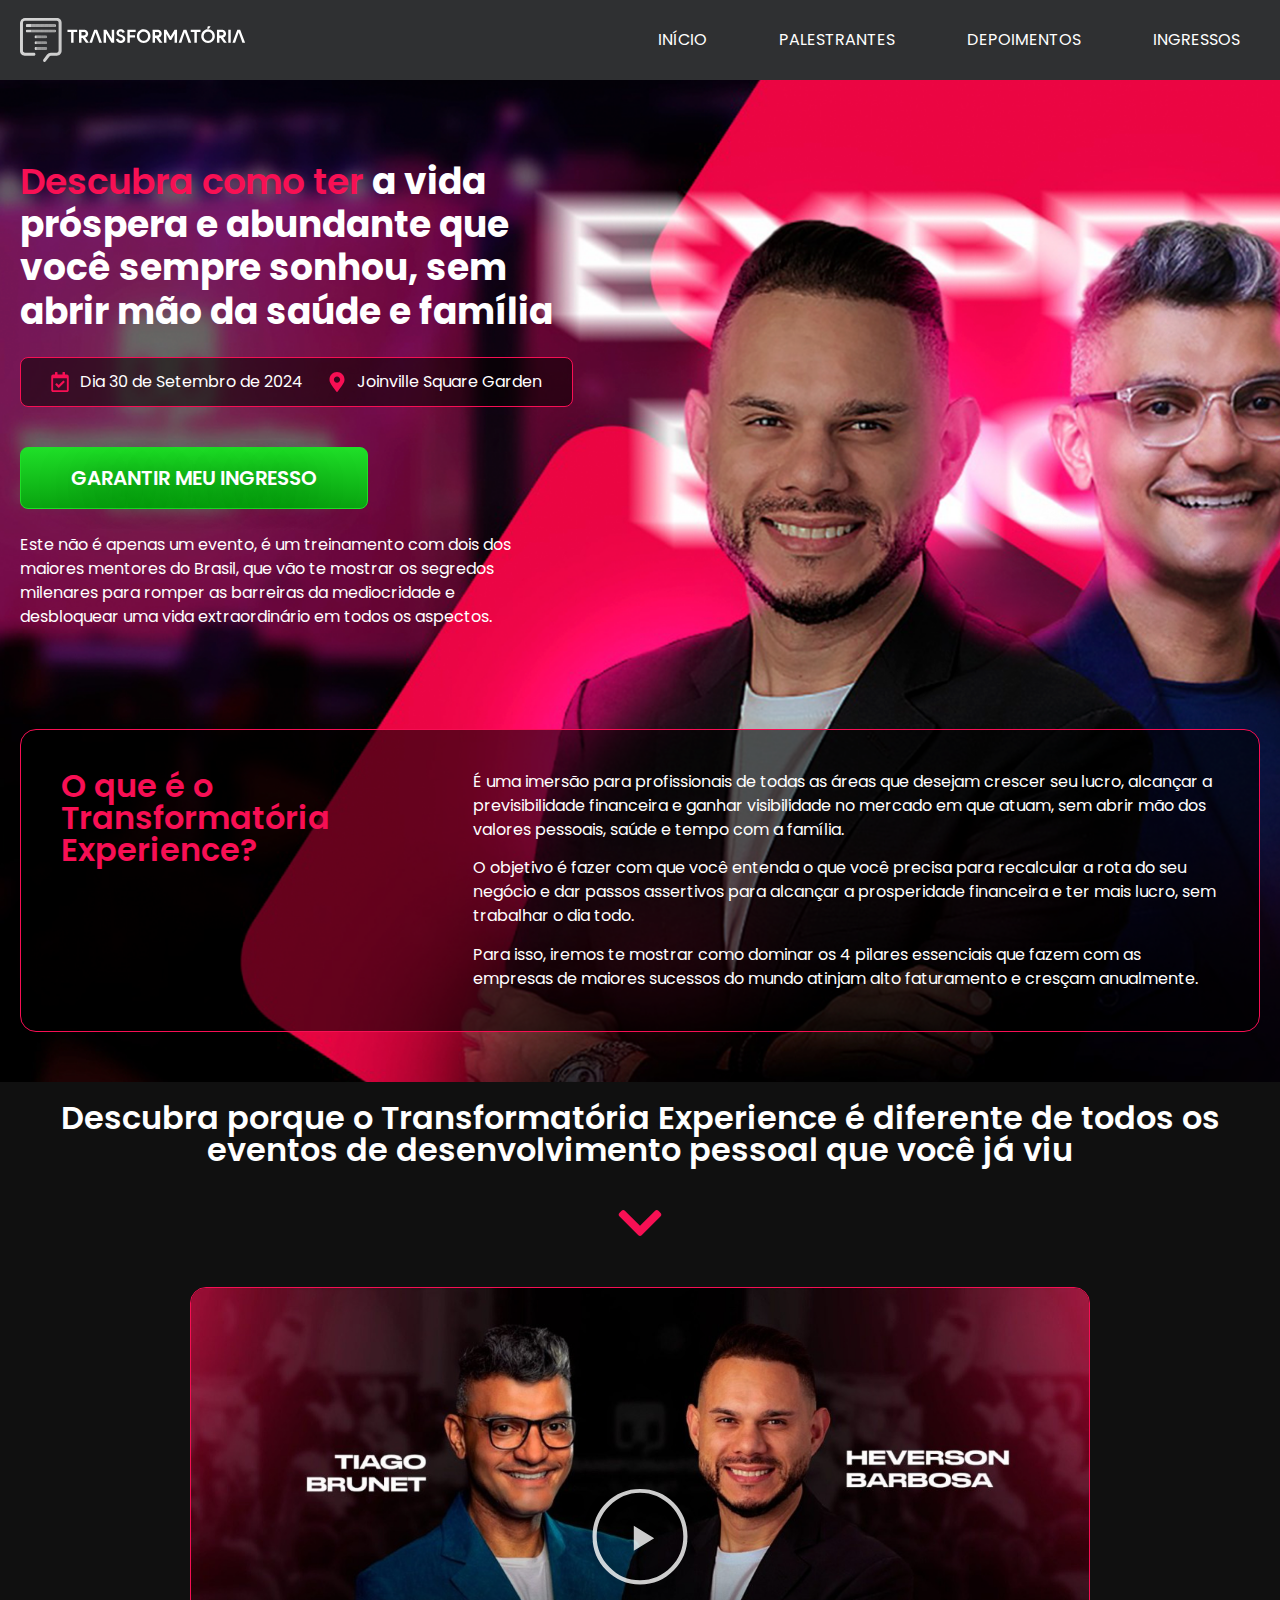
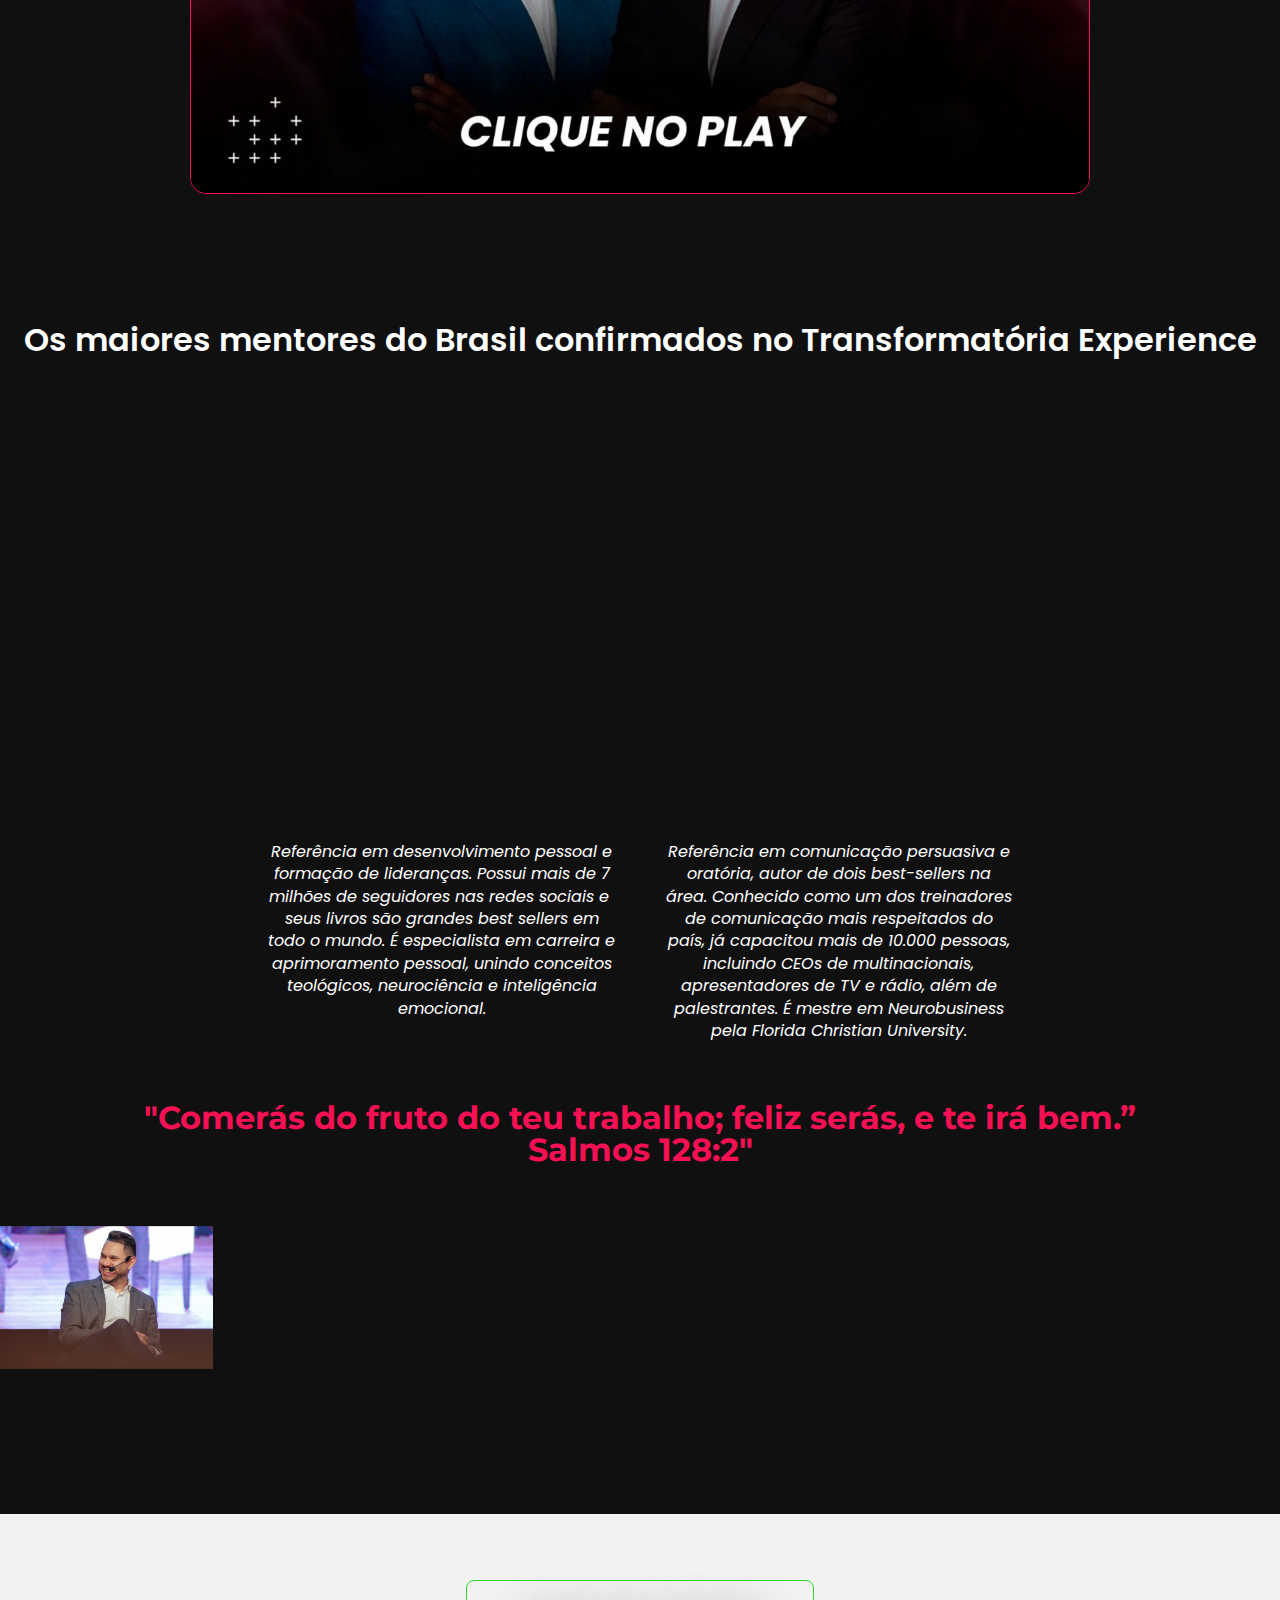
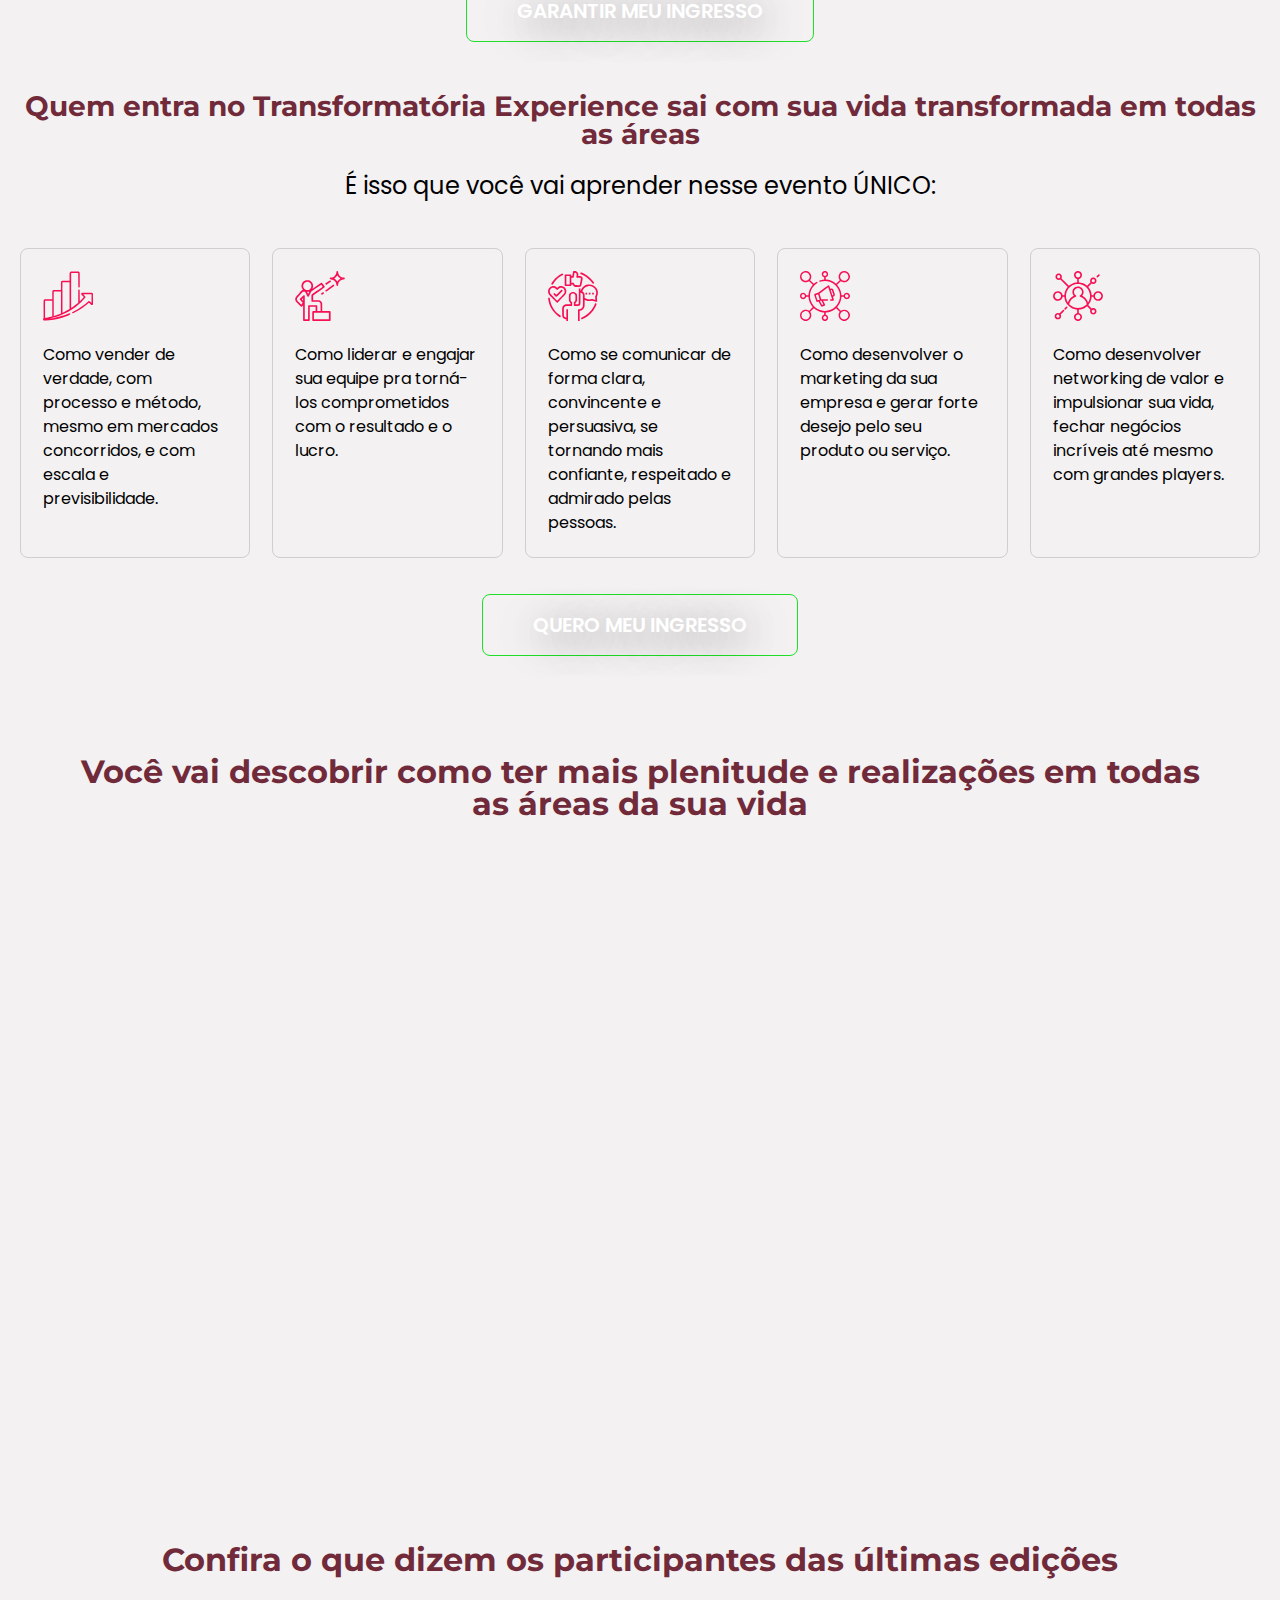
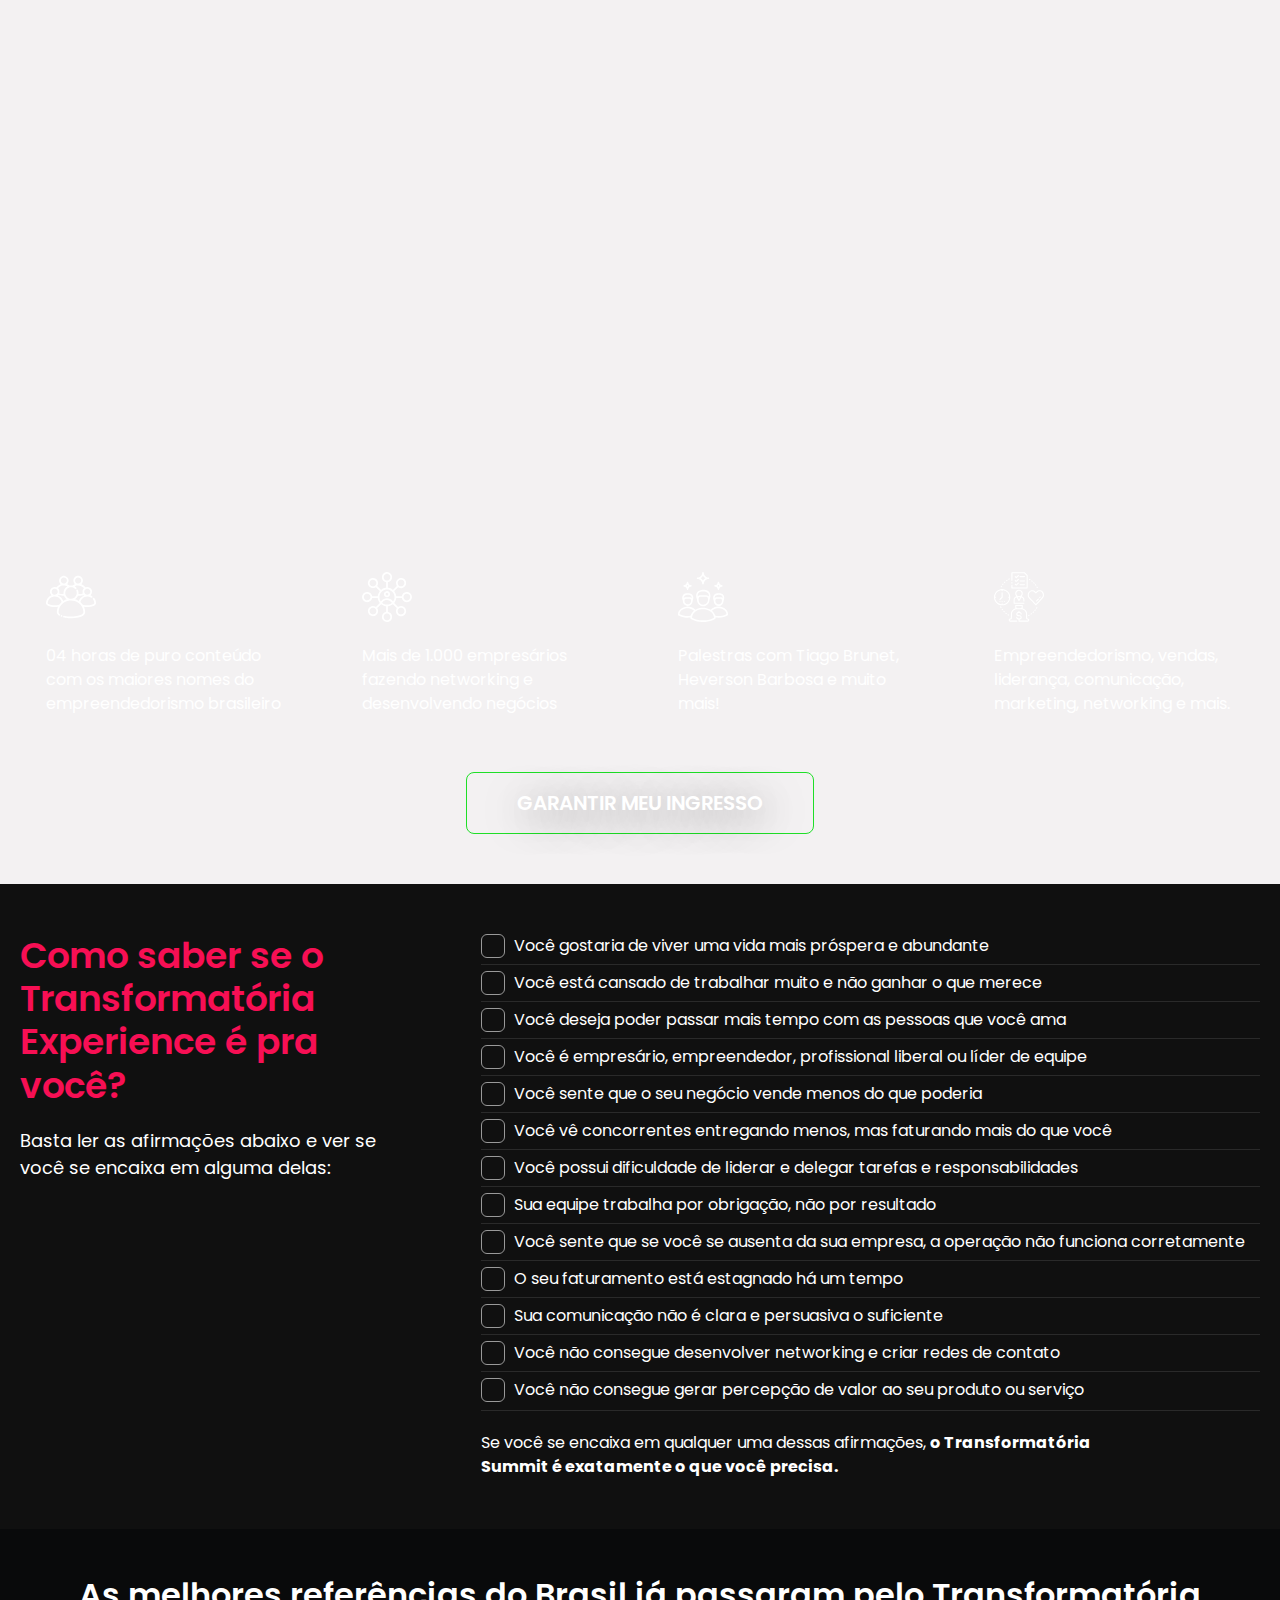
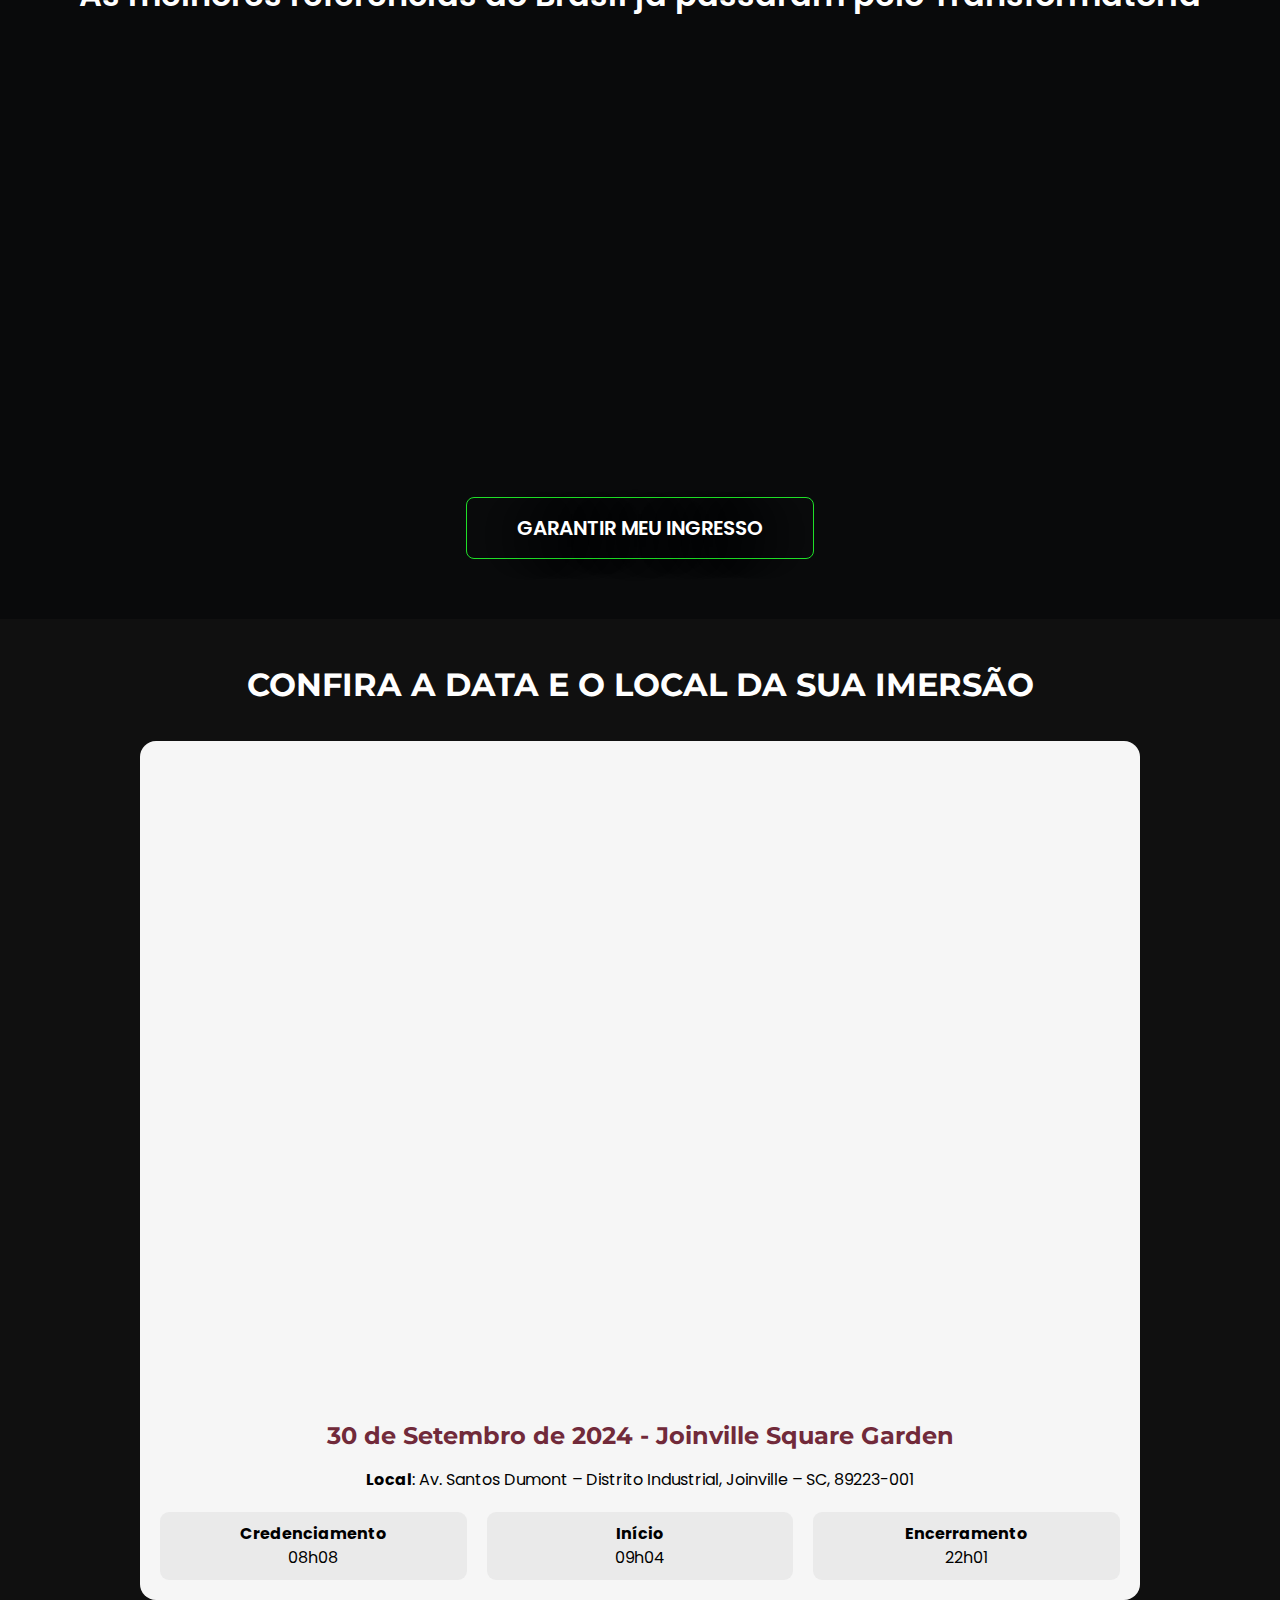
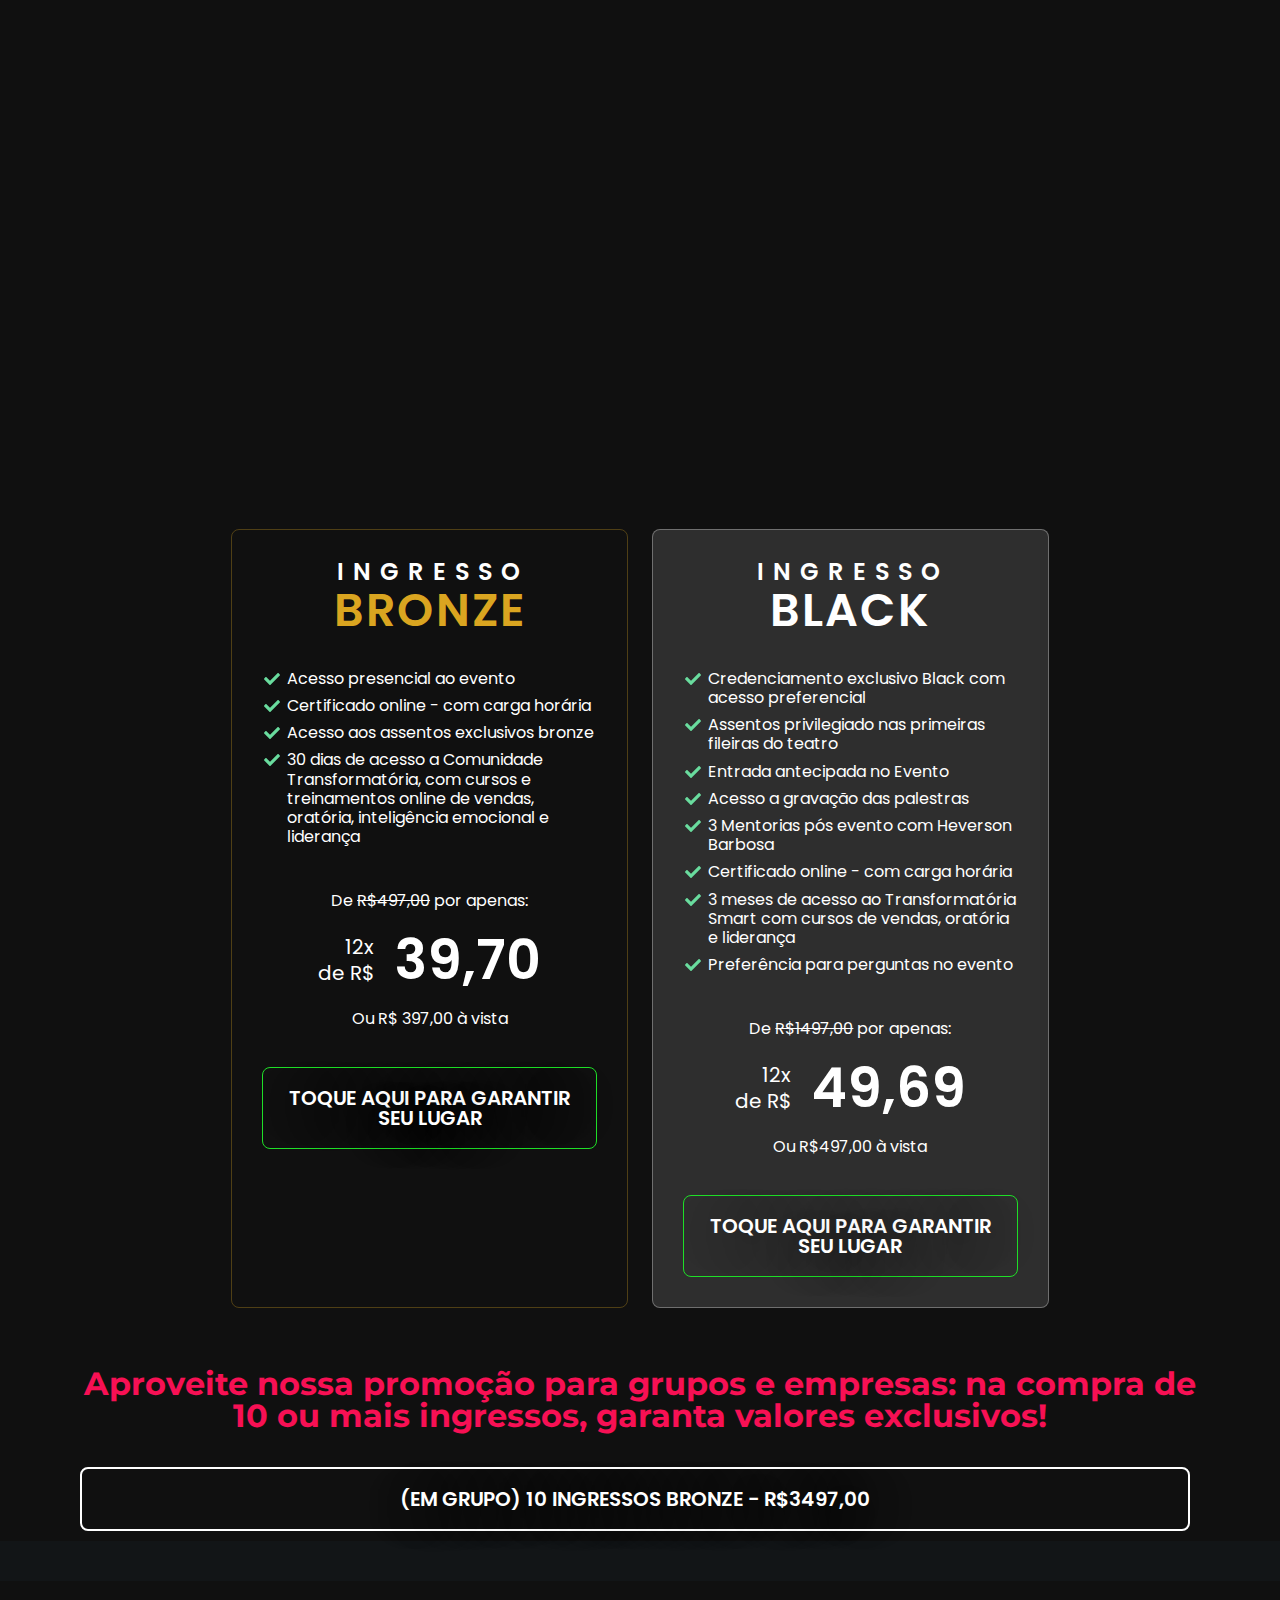
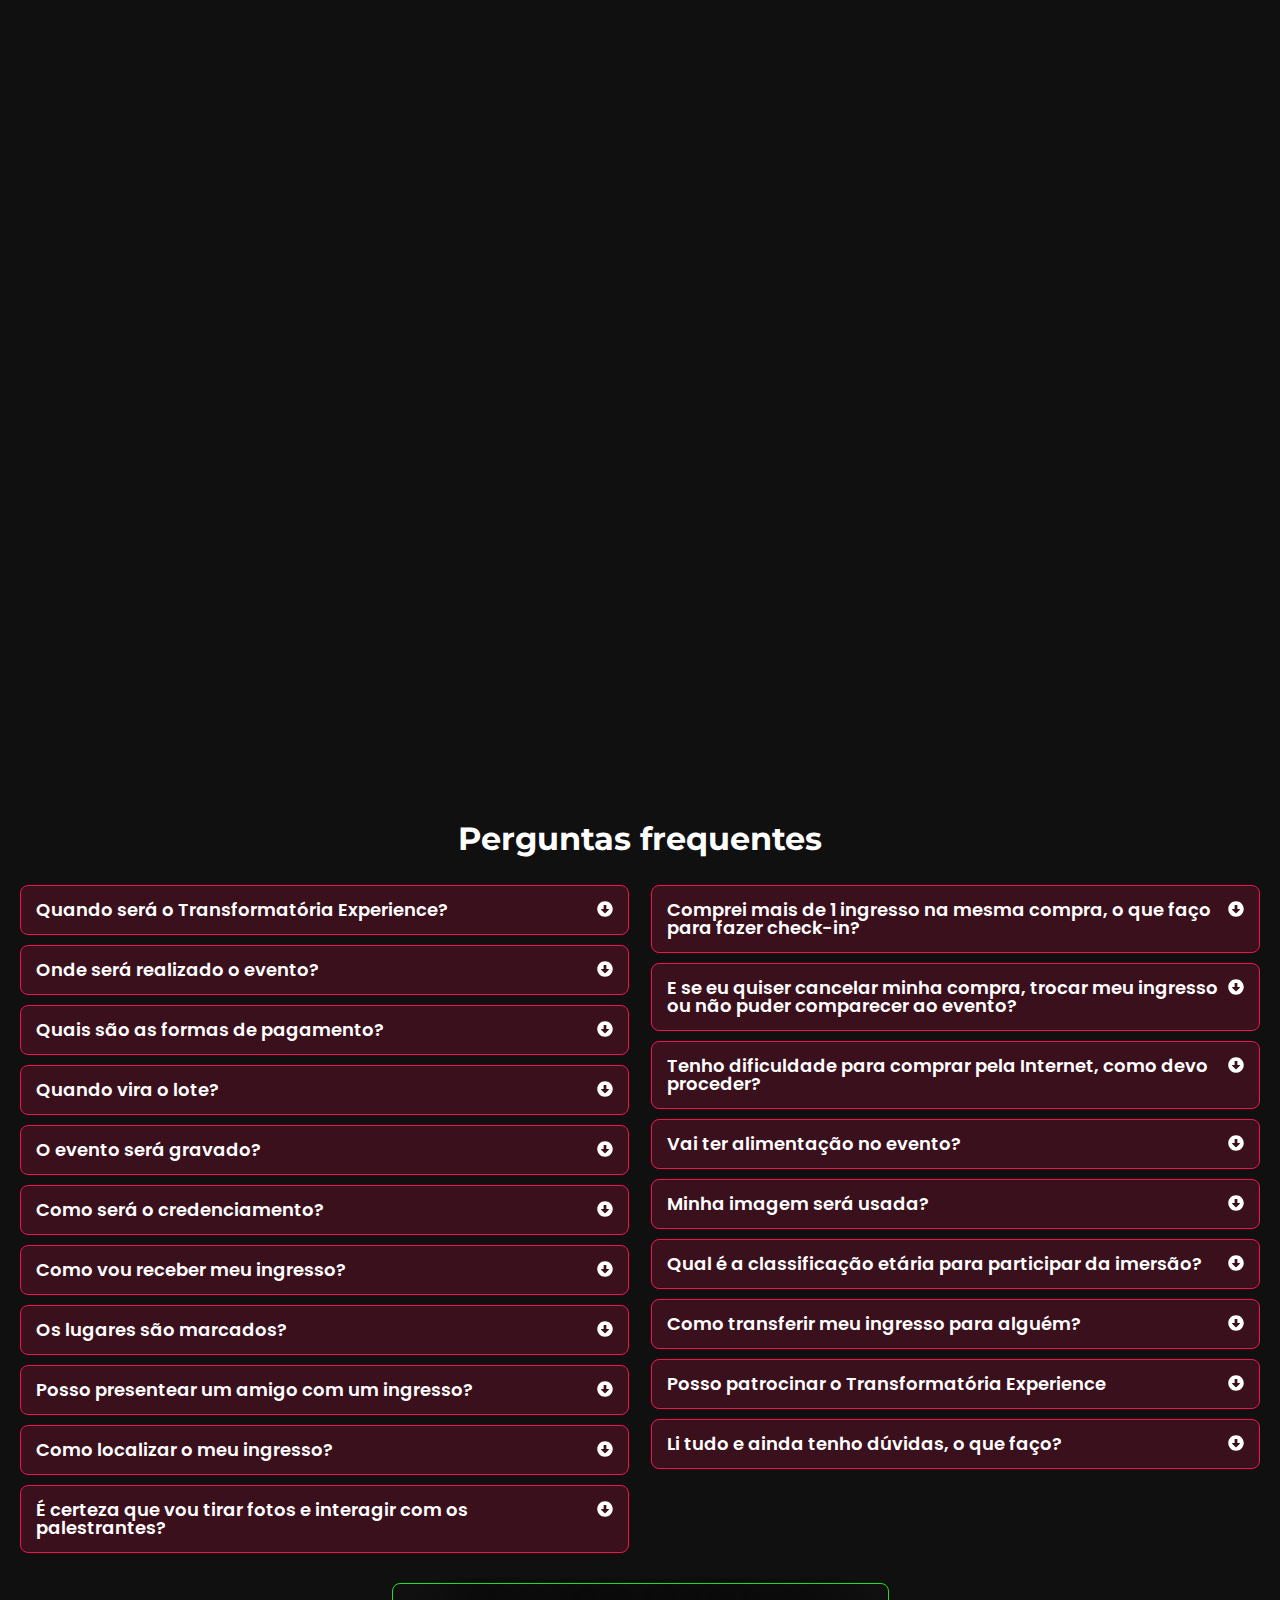
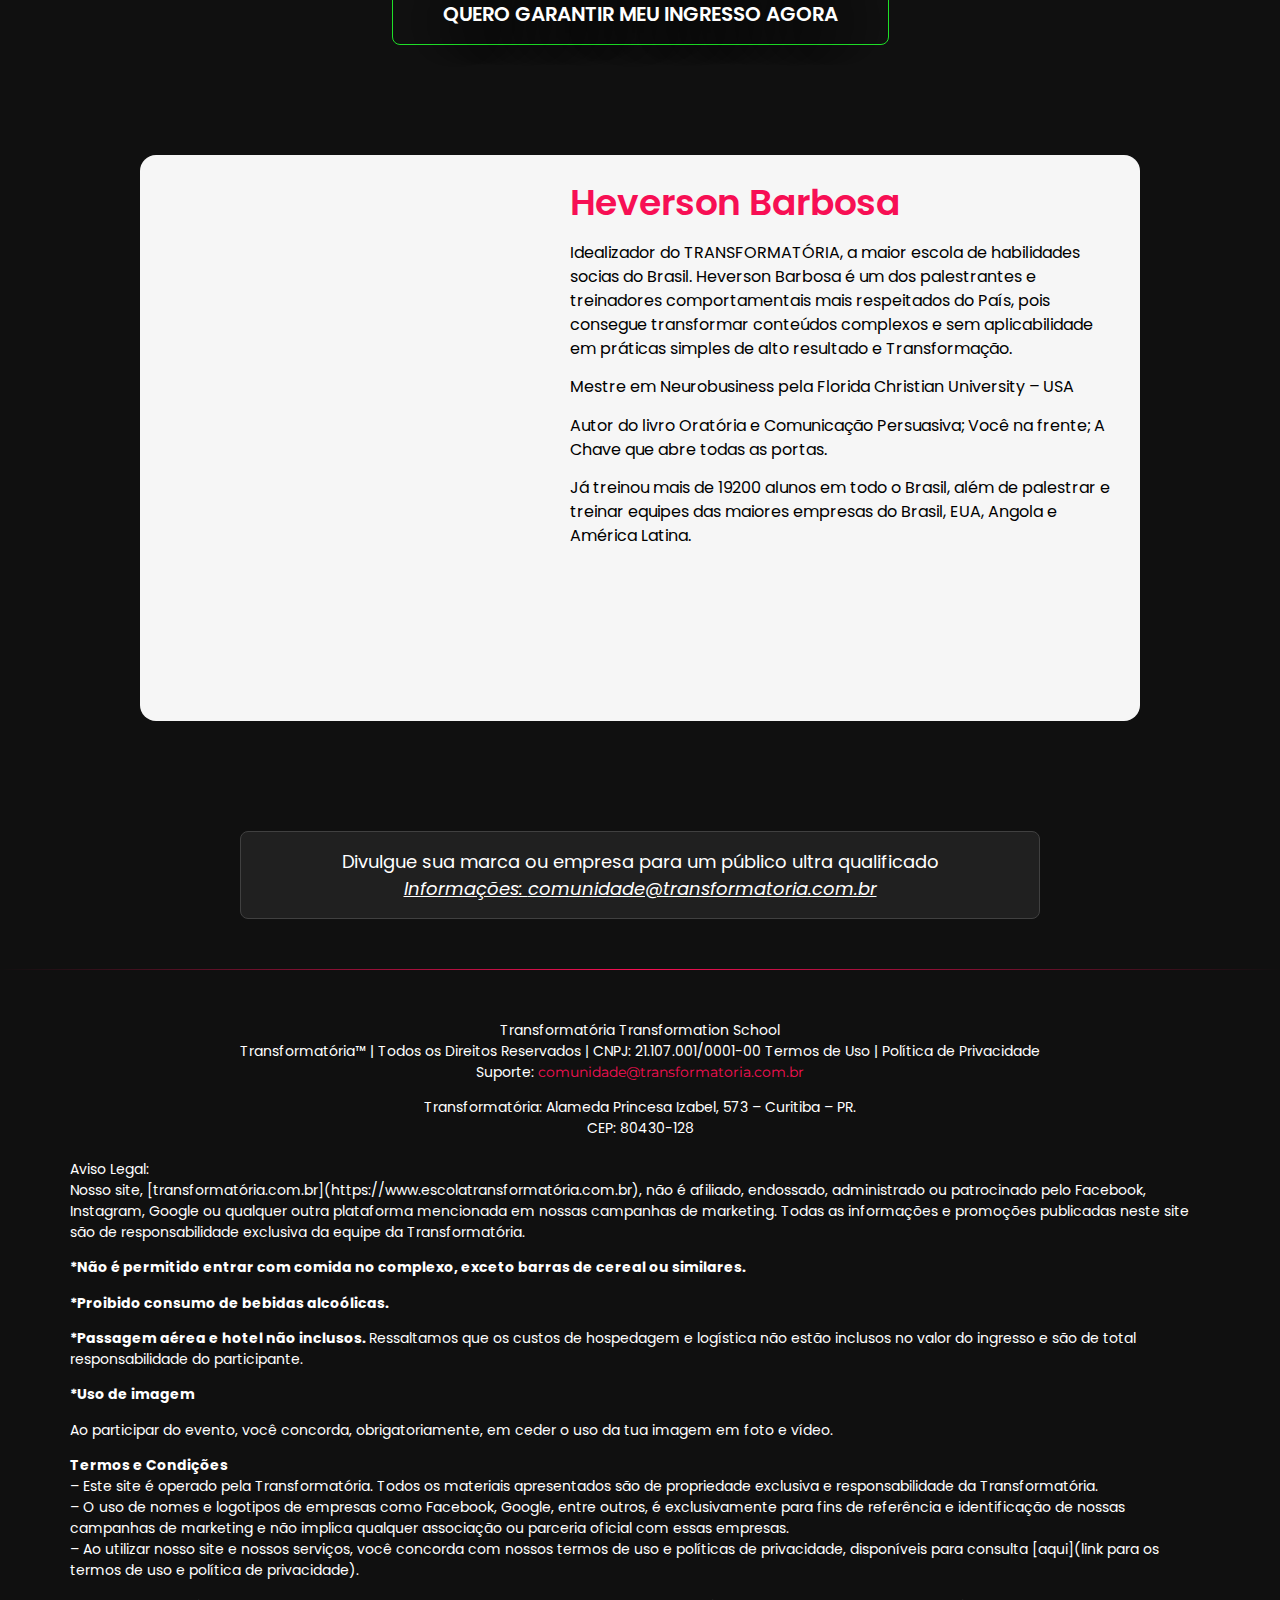
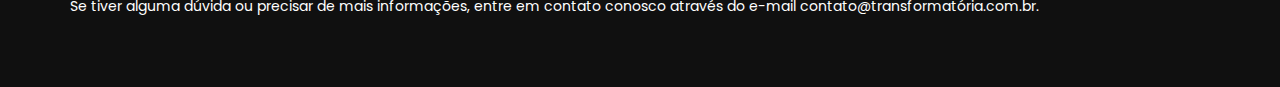
==== commit 976d1de6: "V15.4" ====
--- a/index.html
+++ b/index.html
@@ -1,4 +1,4 @@
-<!DOCTYPE html> <html lang="pt-BR"> <head> <meta charset="UTF-8"> <meta name="robots" content="index, follow, max-image-preview:large, max-snippet:-1, max-video-preview:-1" />  <title>Transformatória Experience | 30 de Setembro em Joinville</title> <meta name="description" content="O maior evento de network, negócios e desenvolvimento pessoal do Sul do Brasil com os maiores palestrantes do Brasil." /> <link rel="canonical" href="https://transformatoria.com.br/transformatoria-experience-em-joinville/" /> <meta property="og:locale" content="pt_BR" /> <meta property="og:type" content="article" /> <meta property="og:title" content="Transformatória Experience | 30 de Setembro em Joinville" /> <meta property="og:description" content="O maior evento de network, negócios e desenvolvimento pessoal do Sul do Brasil com os maiores palestrantes do Brasil." /> <meta property="og:url" content="https://transformatoria.com.br/transformatoria-experience-em-joinville/" /> <meta property="og:site_name" content="Transformatoria" /> <meta property="article:publisher" content="https://www.facebook.com/transformatoria/" /> <meta property="article:modified_time" content="2024-08-13T13:14:47+00:00" /> <meta property="og:image" content="./images/Tamb-Joinvile.jpg" /> <meta property="og:image:width" content="518" /> <meta property="og:image:height" content="518" /> <meta property="og:image:type" content="image/jpeg" /> <meta name="twitter:card" content="summary_large_image" /> <meta name="twitter:title" content="Transformatória Experience | 30 de Setembro em Joinville" /> <meta name="twitter:description" content="O maior evento de network, negócios e desenvolvimento pessoal do Sul do Brasil com os maiores palestrantes do Brasil." /> <meta name="twitter:image" content="https://transformatoria.com.br/wp-content/uploads/2024/08/Tamb-Joinvile.jpg" /> <meta name="twitter:label1" content="Est. tempo de leitura" /> <meta name="twitter:data1" content="30 minutos" /> <script type="application/ld+json" class="yoast-schema-graph">{"@context":"https://schema.org","@graph":[{"@type":"WebPage","@id":"https://transformatoria.com.br/transformatoria-experience-em-joinville/","url":"https://transformatoria.com.br/transformatoria-experience-em-joinville/","name":"Transformatória Experience | 30 de Setembro em Joinville","isPartOf":{"@id":"https://transformatoria.com.br/#website"},"primaryImageOfPage":{"@id":"https://transformatoria.com.br/transformatoria-experience-em-joinville/#primaryimage"},"image":{"@id":"https://transformatoria.com.br/transformatoria-experience-em-joinville/#primaryimage"},"thumbnailUrl":"https://transformatoria.com.br/wp-content/uploads/2024/08/Tamb-Joinvile.jpg","datePublished":"2024-08-02T14:54:01+00:00","dateModified":"2024-08-13T13:14:47+00:00","description":"O maior evento de network, negócios e desenvolvimento pessoal do Sul do Brasil com os maiores palestrantes do Brasil.","breadcrumb":{"@id":"https://transformatoria.com.br/transformatoria-experience-em-joinville/#breadcrumb"},"inLanguage":"pt-BR","potentialAction":[{"@type":"ReadAction","target":["https://transformatoria.com.br/transformatoria-experience-em-joinville/"]}]},{"@type":"ImageObject","inLanguage":"pt-BR","@id":"https://transformatoria.com.br/transformatoria-experience-em-joinville/#primaryimage","url":"https://transformatoria.com.br/wp-content/uploads/2024/08/Tamb-Joinvile.jpg","contentUrl":"https://transformatoria.com.br/wp-content/uploads/2024/08/Tamb-Joinvile.jpg","width":518,"height":518},{"@type":"BreadcrumbList","@id":"https://transformatoria.com.br/transformatoria-experience-em-joinville/#breadcrumb","itemListElement":[{"@type":"ListItem","position":1,"name":"Início","item":"https://transformatoria.com.br/"},{"@type":"ListItem","position":2,"name":"Transformatória Experience em Joinville"}]},{"@type":"WebSite","@id":"https://transformatoria.com.br/#website","url":"https://transformatoria.com.br/","name":"Transformatoria Summit","description":"Escola de Transformação","publisher":{"@id":"https://transformatoria.com.br/#organization"},"alternateName":"TS","potentialAction":[{"@type":"SearchAction","target":{"@type":"EntryPoint","urlTemplate":"https://transformatoria.com.br/?s={search_term_string}"},"query-input":"required name=search_term_string"}],"inLanguage":"pt-BR"},{"@type":"Organization","@id":"https://transformatoria.com.br/#organization","name":"Transformatoria","url":"https://transformatoria.com.br/","logo":{"@type":"ImageObject","inLanguage":"pt-BR","@id":"https://transformatoria.com.br/#/schema/logo/image/","url":"https://transformatoria.com.br/wp-content/uploads/2021/06/logo-tcs-favicon-copy-1.png","contentUrl":"https://transformatoria.com.br/wp-content/uploads/2021/06/logo-tcs-favicon-copy-1.png","width":512,"height":550,"caption":"Transformatoria"},"image":{"@id":"https://transformatoria.com.br/#/schema/logo/image/"},"sameAs":["https://www.facebook.com/transformatoria/","https://www.instagram.com/transformatoria/","https://www.linkedin.com/showcase/9206955/admin/feed/posts/"]}]}</script>  <script type="application/javascript" id="pys-version-script">console.log('PixelYourSite Free version 9.7.1');</script> <link rel="dns-prefetch" href="//www.googletagmanager.com" /> <script>
+<!DOCTYPE html> <html lang="pt-BR"> <head> <meta charset="UTF-8"> <meta name="robots" content="index, follow, max-image-preview:large, max-snippet:-1, max-video-preview:-1" />  <title>Transformatória Experience | 30 de Setembro em Joinville</title> <meta name="description" content="O maior evento de network, negócios e desenvolvimento pessoal do Sul do Brasil com os maiores palestrantes do Brasil." /> <link rel="canonical" href="https://transformatoria.com.br/transformatoria-experience-em-joinville/" /> <meta property="og:locale" content="pt_BR" /> <meta property="og:type" content="article" /> <meta property="og:title" content="Transformatória Experience | 30 de Setembro em Joinville" /> <meta property="og:description" content="O maior evento de network, negócios e desenvolvimento pessoal do Sul do Brasil com os maiores palestrantes do Brasil." /> <meta property="og:url" content="https://transformatoria.com.br/transformatoria-experience-em-joinville/" /> <meta property="og:site_name" content="Transformatoria" /> <meta property="article:publisher" content="https://www.facebook.com/transformatoria/" /> <meta property="article:modified_time" content="2024-08-17T13:59:02+00:00" /> <meta property="og:image" content="./images/Tamb-Joinvile.jpg" /> <meta property="og:image:width" content="518" /> <meta property="og:image:height" content="518" /> <meta property="og:image:type" content="image/jpeg" /> <meta name="twitter:card" content="summary_large_image" /> <meta name="twitter:title" content="Transformatória Experience | 30 de Setembro em Joinville" /> <meta name="twitter:description" content="O maior evento de network, negócios e desenvolvimento pessoal do Sul do Brasil com os maiores palestrantes do Brasil." /> <meta name="twitter:image" content="https://transformatoria.com.br/wp-content/uploads/2024/08/Tamb-Joinvile.jpg" /> <meta name="twitter:label1" content="Est. tempo de leitura" /> <meta name="twitter:data1" content="30 minutos" /> <script type="application/ld+json" class="yoast-schema-graph">{"@context":"https://schema.org","@graph":[{"@type":"WebPage","@id":"https://transformatoria.com.br/transformatoria-experience-em-joinville/","url":"https://transformatoria.com.br/transformatoria-experience-em-joinville/","name":"Transformatória Experience | 30 de Setembro em Joinville","isPartOf":{"@id":"https://transformatoria.com.br/#website"},"primaryImageOfPage":{"@id":"https://transformatoria.com.br/transformatoria-experience-em-joinville/#primaryimage"},"image":{"@id":"https://transformatoria.com.br/transformatoria-experience-em-joinville/#primaryimage"},"thumbnailUrl":"https://transformatoria.com.br/wp-content/uploads/2024/08/Tamb-Joinvile.jpg","datePublished":"2024-08-02T14:54:01+00:00","dateModified":"2024-08-17T13:59:02+00:00","description":"O maior evento de network, negócios e desenvolvimento pessoal do Sul do Brasil com os maiores palestrantes do Brasil.","breadcrumb":{"@id":"https://transformatoria.com.br/transformatoria-experience-em-joinville/#breadcrumb"},"inLanguage":"pt-BR","potentialAction":[{"@type":"ReadAction","target":["https://transformatoria.com.br/transformatoria-experience-em-joinville/"]}]},{"@type":"ImageObject","inLanguage":"pt-BR","@id":"https://transformatoria.com.br/transformatoria-experience-em-joinville/#primaryimage","url":"https://transformatoria.com.br/wp-content/uploads/2024/08/Tamb-Joinvile.jpg","contentUrl":"https://transformatoria.com.br/wp-content/uploads/2024/08/Tamb-Joinvile.jpg","width":518,"height":518},{"@type":"BreadcrumbList","@id":"https://transformatoria.com.br/transformatoria-experience-em-joinville/#breadcrumb","itemListElement":[{"@type":"ListItem","position":1,"name":"Início","item":"https://transformatoria.com.br/"},{"@type":"ListItem","position":2,"name":"Transformatória Experience em Joinville"}]},{"@type":"WebSite","@id":"https://transformatoria.com.br/#website","url":"https://transformatoria.com.br/","name":"Transformatoria Summit","description":"Escola de Transformação","publisher":{"@id":"https://transformatoria.com.br/#organization"},"alternateName":"TS","potentialAction":[{"@type":"SearchAction","target":{"@type":"EntryPoint","urlTemplate":"https://transformatoria.com.br/?s={search_term_string}"},"query-input":"required name=search_term_string"}],"inLanguage":"pt-BR"},{"@type":"Organization","@id":"https://transformatoria.com.br/#organization","name":"Transformatoria","url":"https://transformatoria.com.br/","logo":{"@type":"ImageObject","inLanguage":"pt-BR","@id":"https://transformatoria.com.br/#/schema/logo/image/","url":"https://transformatoria.com.br/wp-content/uploads/2021/06/logo-tcs-favicon-copy-1.png","contentUrl":"https://transformatoria.com.br/wp-content/uploads/2021/06/logo-tcs-favicon-copy-1.png","width":512,"height":550,"caption":"Transformatoria"},"image":{"@id":"https://transformatoria.com.br/#/schema/logo/image/"},"sameAs":["https://www.facebook.com/transformatoria/","https://www.instagram.com/transformatoria/","https://www.linkedin.com/showcase/9206955/admin/feed/posts/"]}]}</script>  <script type="application/javascript" id="pys-version-script">console.log('PixelYourSite Free version 9.7.1');</script> <link rel="dns-prefetch" href="//www.googletagmanager.com" /> <script>
 window._wpemojiSettings = {"baseUrl":"https:\/\/s.w.org\/images\/core\/emoji\/15.0.3\/72x72\/","ext":".png","svgUrl":"https:\/\/s.w.org\/images\/core\/emoji\/15.0.3\/svg\/","svgExt":".svg","source":{"concatemoji":"https:\/\/transformatoria.com.br\/wp-includes\/js\/wp-emoji-release.min.js?ver=6.6.1"}};
 /*! This file is auto-generated */
 !function(i,n){var o,s,e;function c(e){try{var t={supportTests:e,timestamp:(new Date).valueOf()};sessionStorage.setItem(o,JSON.stringify(t))}catch(e){}}function p(e,t,n){e.clearRect(0,0,e.canvas.width,e.canvas.height),e.fillText(t,0,0);var t=new Uint32Array(e.getImageData(0,0,e.canvas.width,e.canvas.height).data),r=(e.clearRect(0,0,e.canvas.width,e.canvas.height),e.fillText(n,0,0),new Uint32Array(e.getImageData(0,0,e.canvas.width,e.canvas.height).data));return t.every(function(e,t){return e===r[t]})}function u(e,t,n){switch(t){case"flag":return n(e,"\ud83c\udff3\ufe0f\u200d\u26a7\ufe0f","\ud83c\udff3\ufe0f\u200b\u26a7\ufe0f")?!1:!n(e,"\ud83c\uddfa\ud83c\uddf3","\ud83c\uddfa\u200b\ud83c\uddf3")&&!n(e,"\ud83c\udff4\udb40\udc67\udb40\udc62\udb40\udc65\udb40\udc6e\udb40\udc67\udb40\udc7f","\ud83c\udff4\u200b\udb40\udc67\u200b\udb40\udc62\u200b\udb40\udc65\u200b\udb40\udc6e\u200b\udb40\udc67\u200b\udb40\udc7f");case"emoji":return!n(e,"\ud83d\udc26\u200d\u2b1b","\ud83d\udc26\u200b\u2b1b")}return!1}function f(e,t,n){var r="undefined"!=typeof WorkerGlobalScope&&self instanceof WorkerGlobalScope?new OffscreenCanvas(300,150):i.createElement("canvas"),a=r.getContext("2d",{willReadFrequently:!0}),o=(a.textBaseline="top",a.font="600 32px Arial",{});return e.forEach(function(e){o[e]=t(a,e,n)}),o}function t(e){var t=i.createElement("script");t.src=e,t.defer=!0,i.head.appendChild(t)}"undefined"!=typeof Promise&&(o="wpEmojiSettingsSupports",s=["flag","emoji"],n.supports={everything:!0,everythingExceptFlag:!0},e=new Promise(function(e){i.addEventListener("DOMContentLoaded",e,{once:!0})}),new Promise(function(t){var n=function(){try{var e=JSON.parse(sessionStorage.getItem(o));if("object"==typeof e&&"number"==typeof e.timestamp&&(new Date).valueOf()<e.timestamp+604800&&"object"==typeof e.supportTests)return e.supportTests}catch(e){}return null}();if(!n){if("undefined"!=typeof Worker&&"undefined"!=typeof OffscreenCanvas&&"undefined"!=typeof URL&&URL.createObjectURL&&"undefined"!=typeof Blob)try{var e="postMessage("+f.toString()+"("+[JSON.stringify(s),u.toString(),p.toString()].join(",")+"));",r=new Blob([e],{type:"text/javascript"}),a=new Worker(URL.createObjectURL(r),{name:"wpTestEmojiSupports"});return void(a.onmessage=function(e){c(n=e.data),a.terminate(),t(n)})}catch(e){}c(n=f(s,u,p))}t(n)}).then(function(e){for(var t in e)n.supports[t]=e[t],n.supports.everything=n.supports.everything&&n.supports[t],"flag"!==t&&(n.supports.everythingExceptFlag=n.supports.everythingExceptFlag&&n.supports[t]);n.supports.everythingExceptFlag=n.supports.everythingExceptFlag&&!n.supports.flag,n.DOMReady=!1,n.readyCallback=function(){n.DOMReady=!0}}).then(function(){return e}).then(function(){var e;n.supports.everything||(n.readyCallback(),(e=n.source||{}).concatemoji?t(e.concatemoji):e.wpemoji&&e.twemoji&&(t(e.twemoji),t(e.wpemoji)))}))}((window,document),window._wpemojiSettings);
@@ -6,25 +6,25 @@
             /* <![CDATA[ */
             var rcewpp = {
                 "ajax_url":"https://transformatoria.com.br/wp-admin/admin-ajax.php",
-                "nonce": "f7e9ef9436",
+                "nonce": "44b70924a6",
                 "home_url": "https://transformatoria.com.br/",
                 "settings_icon": 'https://transformatoria.com.br/wp-content/plugins/export-wp-page-to-static-html/admin/images/settings.png',
                 "settings_hover_icon": 'https://transformatoria.com.br/wp-content/plugins/export-wp-page-to-static-html/admin/images/settings_hover.png'
             };
             /* ]]\> */
         </script> <script async="async" src="./js/elementor-assets-lib-font-awesome-js-v4-shims.min.js" id="font-awesome-4-shim-js"></script> <script async="async" src="./js/jquery-jquery.min.js" id="jquery-core-js"></script> <script async="async" src="./js/jquery-jquery-migrate.min.js" id="jquery-migrate-js"></script> <script id="enhanced-ecommerce-google-analytics-js-extra">
-var ConvAioGlobal = {"nonce":"715e8c9a96"};
+var ConvAioGlobal = {"nonce":"ebc3d9958a"};
 </script> <script async="async" src="./js/enhanced-e-commerce-for-woocommerce-store-public-js-con-gtm-google-analytics.js" id="enhanced-ecommerce-google-analytics-js"></script> <script id="enhanced-ecommerce-google-analytics-js-after">
 tvc_smd={"tvc_wcv":"","tvc_wpv":"6.6.1","tvc_eev":"7.1.5","tvc_cnf":{"t_cg":"","t_ec":"","t_ee":"on","t_df":"","t_gUser":"1","t_UAen":"on","t_thr":"6","t_IPA":"1","t_PrivacyPolicy":"1"},"tvc_sub_data":{"sub_id":"52843","cu_id":"45051","pl_id":"1","ga_tra_option":"","ga_property_id":"","ga_measurement_id":"","ga_ads_id":"","ga_gmc_id":"","ga_gmc_id_p":"","op_gtag_js":"0","op_en_e_t":"0","op_rm_t_t":"0","op_dy_rm_t_t":"0","op_li_ga_wi_ads":"0","gmc_is_product_sync":"0","gmc_is_site_verified":"0","gmc_is_domain_claim":"0","gmc_product_count":"0","fb_pixel_id":"","tracking_method":"gtm","user_gtm_id":"conversios-gtm"}};
 </script> <script async="async" src="./js/pixelyoursite-dist-scripts-jquery.bind-first-0.2.3.min.js" id="jquery-bind-first-js"></script> <script async="async" src="./js/pixelyoursite-dist-scripts-js.cookie-2.1.3.min.js" id="js-cookie-pys-js"></script> <script id="pys-js-extra">
-var pysOptions = {"staticEvents":{"facebook":{"init_event":[{"delay":0,"type":"static","name":"PageView","pixelIds":["474656805244455"],"eventID":"c5924fc2-90b5-41e2-985c-953b937908dc","params":{"page_title":"Transformat\u00f3ria Experience em Joinville","post_type":"page","post_id":23234,"plugin":"PixelYourSite","user_role":"guest","event_url":"transformatoria.com.br\/transformatoria-experience-em-joinville\/"},"e_id":"init_event","ids":[],"hasTimeWindow":false,"timeWindow":0,"woo_order":"","edd_order":""}]}},"dynamicEvents":{"automatic_event_form":{"facebook":{"delay":0,"type":"dyn","name":"Form","pixelIds":["474656805244455"],"eventID":"0a6b90fd-061c-4791-b358-3bdf83842156","params":{"page_title":"Transformat\u00f3ria Experience em Joinville","post_type":"page","post_id":23234,"plugin":"PixelYourSite","user_role":"guest","event_url":"transformatoria.com.br\/transformatoria-experience-em-joinville\/"},"e_id":"automatic_event_form","ids":[],"hasTimeWindow":false,"timeWindow":0,"woo_order":"","edd_order":""}},"automatic_event_download":{"facebook":{"delay":0,"type":"dyn","name":"Download","extensions":["","doc","exe","js","pdf","ppt","tgz","zip","xls"],"pixelIds":["474656805244455"],"eventID":"15d8d34c-dd14-4b54-ac38-a1d10dd368f2","params":{"page_title":"Transformat\u00f3ria Experience em Joinville","post_type":"page","post_id":23234,"plugin":"PixelYourSite","user_role":"guest","event_url":"transformatoria.com.br\/transformatoria-experience-em-joinville\/"},"e_id":"automatic_event_download","ids":[],"hasTimeWindow":false,"timeWindow":0,"woo_order":"","edd_order":""}},"automatic_event_comment":{"facebook":{"delay":0,"type":"dyn","name":"Comment","pixelIds":["474656805244455"],"eventID":"634abc61-41f7-430b-88bf-59d6077da05b","params":{"page_title":"Transformat\u00f3ria Experience em Joinville","post_type":"page","post_id":23234,"plugin":"PixelYourSite","user_role":"guest","event_url":"transformatoria.com.br\/transformatoria-experience-em-joinville\/"},"e_id":"automatic_event_comment","ids":[],"hasTimeWindow":false,"timeWindow":0,"woo_order":"","edd_order":""}}},"triggerEvents":[],"triggerEventTypes":[],"facebook":{"pixelIds":["474656805244455"],"advancedMatching":{"external_id":"ffddbebcdffbeafacacadfc"},"advancedMatchingEnabled":true,"removeMetadata":false,"contentParams":{"post_type":"page","post_id":23234,"content_name":"Transformat\u00f3ria Experience em Joinville"},"commentEventEnabled":true,"wooVariableAsSimple":false,"downloadEnabled":true,"formEventEnabled":true,"serverApiEnabled":true,"wooCRSendFromServer":false,"send_external_id":null},"debug":"","siteUrl":"https:\/\/transformatoria.com.br","ajaxUrl":"https:\/\/transformatoria.com.br\/wp-admin\/admin-ajax.php","ajax_event":"4fd4700ee5","enable_remove_download_url_param":"1","cookie_duration":"7","last_visit_duration":"60","enable_success_send_form":"","ajaxForServerEvent":"1","ajaxForServerStaticEvent":"1","send_external_id":"1","external_id_expire":"180","google_consent_mode":"1","gdpr":{"ajax_enabled":false,"all_disabled_by_api":false,"facebook_disabled_by_api":false,"analytics_disabled_by_api":false,"google_ads_disabled_by_api":false,"pinterest_disabled_by_api":false,"bing_disabled_by_api":false,"externalID_disabled_by_api":false,"facebook_prior_consent_enabled":true,"analytics_prior_consent_enabled":true,"google_ads_prior_consent_enabled":null,"pinterest_prior_consent_enabled":true,"bing_prior_consent_enabled":true,"cookiebot_integration_enabled":false,"cookiebot_facebook_consent_category":"marketing","cookiebot_analytics_consent_category":"statistics","cookiebot_tiktok_consent_category":"marketing","cookiebot_google_ads_consent_category":null,"cookiebot_pinterest_consent_category":"marketing","cookiebot_bing_consent_category":"marketing","consent_magic_integration_enabled":false,"real_cookie_banner_integration_enabled":false,"cookie_notice_integration_enabled":false,"cookie_law_info_integration_enabled":false,"analytics_storage":{"enabled":true,"value":"granted","filter":false},"ad_storage":{"enabled":true,"value":"granted","filter":false},"ad_user_data":{"enabled":true,"value":"granted","filter":false},"ad_personalization":{"enabled":true,"value":"granted","filter":false}},"cookie":{"disabled_all_cookie":false,"disabled_start_session_cookie":false,"disabled_advanced_form_data_cookie":false,"disabled_landing_page_cookie":false,"disabled_first_visit_cookie":false,"disabled_trafficsource_cookie":false,"disabled_utmTerms_cookie":false,"disabled_utmId_cookie":false},"tracking_analytics":{"TrafficSource":"direct","TrafficLanding":"undefined","TrafficUtms":[],"TrafficUtmsId":[]},"woo":{"enabled":false},"edd":{"enabled":false}};
+var pysOptions = {"staticEvents":{"facebook":{"init_event":[{"delay":0,"type":"static","name":"PageView","pixelIds":["474656805244455"],"eventID":"7937271a-f809-40c5-a5f8-fa5b28490085","params":{"page_title":"Transformat\u00f3ria Experience em Joinville","post_type":"page","post_id":23234,"plugin":"PixelYourSite","user_role":"guest","event_url":"transformatoria.com.br\/transformatoria-experience-em-joinville\/"},"e_id":"init_event","ids":[],"hasTimeWindow":false,"timeWindow":0,"woo_order":"","edd_order":""}]}},"dynamicEvents":{"automatic_event_form":{"facebook":{"delay":0,"type":"dyn","name":"Form","pixelIds":["474656805244455"],"eventID":"d715d9df-e4a0-4cd8-a3aa-8523e84865dc","params":{"page_title":"Transformat\u00f3ria Experience em Joinville","post_type":"page","post_id":23234,"plugin":"PixelYourSite","user_role":"guest","event_url":"transformatoria.com.br\/transformatoria-experience-em-joinville\/"},"e_id":"automatic_event_form","ids":[],"hasTimeWindow":false,"timeWindow":0,"woo_order":"","edd_order":""}},"automatic_event_download":{"facebook":{"delay":0,"type":"dyn","name":"Download","extensions":["","doc","exe","js","pdf","ppt","tgz","zip","xls"],"pixelIds":["474656805244455"],"eventID":"7e8c59c8-a74c-4766-96a3-6577f8df4034","params":{"page_title":"Transformat\u00f3ria Experience em Joinville","post_type":"page","post_id":23234,"plugin":"PixelYourSite","user_role":"guest","event_url":"transformatoria.com.br\/transformatoria-experience-em-joinville\/"},"e_id":"automatic_event_download","ids":[],"hasTimeWindow":false,"timeWindow":0,"woo_order":"","edd_order":""}},"automatic_event_comment":{"facebook":{"delay":0,"type":"dyn","name":"Comment","pixelIds":["474656805244455"],"eventID":"0467534a-0a0b-48fd-9cbf-12462eb62cdd","params":{"page_title":"Transformat\u00f3ria Experience em Joinville","post_type":"page","post_id":23234,"plugin":"PixelYourSite","user_role":"guest","event_url":"transformatoria.com.br\/transformatoria-experience-em-joinville\/"},"e_id":"automatic_event_comment","ids":[],"hasTimeWindow":false,"timeWindow":0,"woo_order":"","edd_order":""}}},"triggerEvents":[],"triggerEventTypes":[],"facebook":{"pixelIds":["474656805244455"],"advancedMatching":{"external_id":"efcdaabbfbcafcbbeabcf"},"advancedMatchingEnabled":true,"removeMetadata":false,"contentParams":{"post_type":"page","post_id":23234,"content_name":"Transformat\u00f3ria Experience em Joinville"},"commentEventEnabled":true,"wooVariableAsSimple":false,"downloadEnabled":true,"formEventEnabled":true,"serverApiEnabled":true,"wooCRSendFromServer":false,"send_external_id":null},"debug":"","siteUrl":"https:\/\/transformatoria.com.br","ajaxUrl":"https:\/\/transformatoria.com.br\/wp-admin\/admin-ajax.php","ajax_event":"49e98bc68f","enable_remove_download_url_param":"1","cookie_duration":"7","last_visit_duration":"60","enable_success_send_form":"","ajaxForServerEvent":"1","ajaxForServerStaticEvent":"1","send_external_id":"1","external_id_expire":"180","google_consent_mode":"1","gdpr":{"ajax_enabled":false,"all_disabled_by_api":false,"facebook_disabled_by_api":false,"analytics_disabled_by_api":false,"google_ads_disabled_by_api":false,"pinterest_disabled_by_api":false,"bing_disabled_by_api":false,"externalID_disabled_by_api":false,"facebook_prior_consent_enabled":true,"analytics_prior_consent_enabled":true,"google_ads_prior_consent_enabled":null,"pinterest_prior_consent_enabled":true,"bing_prior_consent_enabled":true,"cookiebot_integration_enabled":false,"cookiebot_facebook_consent_category":"marketing","cookiebot_analytics_consent_category":"statistics","cookiebot_tiktok_consent_category":"marketing","cookiebot_google_ads_consent_category":null,"cookiebot_pinterest_consent_category":"marketing","cookiebot_bing_consent_category":"marketing","consent_magic_integration_enabled":false,"real_cookie_banner_integration_enabled":false,"cookie_notice_integration_enabled":false,"cookie_law_info_integration_enabled":false,"analytics_storage":{"enabled":true,"value":"granted","filter":false},"ad_storage":{"enabled":true,"value":"granted","filter":false},"ad_user_data":{"enabled":true,"value":"granted","filter":false},"ad_personalization":{"enabled":true,"value":"granted","filter":false}},"cookie":{"disabled_all_cookie":false,"disabled_start_session_cookie":false,"disabled_advanced_form_data_cookie":false,"disabled_landing_page_cookie":false,"disabled_first_visit_cookie":false,"disabled_trafficsource_cookie":false,"disabled_utmTerms_cookie":false,"disabled_utmId_cookie":false},"tracking_analytics":{"TrafficSource":"direct","TrafficLanding":"undefined","TrafficUtms":[],"TrafficUtmsId":[]},"woo":{"enabled":false},"edd":{"enabled":false}};
 </script> <script async="async" src="./js/pixelyoursite-dist-scripts-public.js" id="pys-js"></script>   <script async src="https://www.googletagmanager.com/gtag/js?id=G-J6D5K178Q4" id="google_gtagjs-js"></script> <script id="google_gtagjs-js-after">
 window.dataLayer = window.dataLayer || [];function gtag(){dataLayer.push(arguments);}
 gtag("set","linker",{"domains":["transformatoria.com.br"]});
 gtag("js", new Date());
 gtag("set", "developer_id.dZTNiMT", true);
 gtag("config", "G-J6D5K178Q4");
-</script>  <link rel="alternate" title="oEmbed (JSON)" type="application/json+oembed" href="https://transformatoria.com.br/wp-json/oembed/1.0/embed?url=https%3A%2F%2Ftransformatoria.com.br%2Ftransformatoria-experience-em-joinville%2F" /> <link rel="alternate" title="oEmbed (XML)" type="text/xml+oembed" href="https://transformatoria.com.br/wp-json/oembed/1.0/embed?url=https%3A%2F%2Ftransformatoria.com.br%2Ftransformatoria-experience-em-joinville%2F&#038;format=xml" /> <meta name="generator" content="Site Kit by Google 1.132.0" /> <style> .ppw-ppf-input-container { background-color: #7c5df6!important; padding: px!important; border-radius: px!important; } .ppw-ppf-input-container div.ppw-ppf-headline { font-size: px!important; font-weight: !important; color: !important; } .ppw-ppf-input-container div.ppw-ppf-desc { font-size: px!important; font-weight: !important; color: !important; } .ppw-ppf-input-container label.ppw-pwd-label { font-size: px!important; font-weight: !important; color: !important; } div.ppwp-wrong-pw-error { font-size: px!important; font-weight: !important; color: #dc3232!important; background: !important; } .ppw-ppf-input-container input[type='submit'] { color: !important; background: #61d60e!important; } .ppw-ppf-input-container input[type='submit']:hover { color: !important; background: #f4c711!important; } .ppw-ppf-desc-below { font-size: px!important; font-weight: !important; color: !important; } </style> <style> .ppw-form { background-color: !important; padding: px!important; border-radius: px!important; } .ppw-headline.ppw-pcp-pf-headline { font-size: px!important; font-weight: !important; color: !important; } .ppw-description.ppw-pcp-pf-desc { font-size: px!important; font-weight: !important; color: !important; } .ppw-pcp-pf-desc-above-btn { display: block; } .ppw-pcp-pf-desc-below-form { font-size: px!important; font-weight: !important; color: !important; } .ppw-input label.ppw-pcp-password-label { font-size: px!important; font-weight: !important; color: !important; } .ppw-form input[type='submit'] { color: !important; background: !important; } .ppw-form input[type='submit']:hover { color: !important; background: !important; } div.ppw-error.ppw-pcp-pf-error-msg { font-size: px!important; font-weight: !important; color: #dc3232!important; background: !important; } </style>  <link href="//fonts.googleapis.com/css?family=Roboto:400,300,500,700,900" rel="stylesheet" type="text/css" /> <link rel="stylesheet" href="//paginas.rocks/Content/capture/forms/formCustom.css" /> <link href="//fonts.googleapis.com/css?family=Roboto:400,300,500,700,900" rel="stylesheet" type="text/css" /> <link rel="stylesheet" href="//paginas.rocks/Content/capture/forms/formCustom.css" /> <link href="//fonts.googleapis.com/css?family=Roboto:400,300,500,700,900" rel="stylesheet" type="text/css" /> <link rel="stylesheet" href="//paginas.rocks/Content/capture/forms/formCustom.css" /> <link href="//fonts.googleapis.com/css?family=Roboto:400,300,500,700,900" rel="stylesheet" type="text/css" /> <link rel="stylesheet" href="//paginas.rocks/Content/capture/forms/formCustom.css" />   <script>(function(w,d,s,l,i){w[l]=w[l]||[];w[l].push({'gtm.start':
+</script>  <link rel="alternate" title="oEmbed (JSON)" type="application/json+oembed" href="https://transformatoria.com.br/wp-json/oembed/1.0/embed?url=https%3A%2F%2Ftransformatoria.com.br%2Ftransformatoria-experience-em-joinville%2F" /> <link rel="alternate" title="oEmbed (XML)" type="text/xml+oembed" href="https://transformatoria.com.br/wp-json/oembed/1.0/embed?url=https%3A%2F%2Ftransformatoria.com.br%2Ftransformatoria-experience-em-joinville%2F&#038;format=xml" /> <meta name="generator" content="Site Kit by Google 1.133.0" /> <style> .ppw-ppf-input-container { background-color: #7c5df6!important; padding: px!important; border-radius: px!important; } .ppw-ppf-input-container div.ppw-ppf-headline { font-size: px!important; font-weight: !important; color: !important; } .ppw-ppf-input-container div.ppw-ppf-desc { font-size: px!important; font-weight: !important; color: !important; } .ppw-ppf-input-container label.ppw-pwd-label { font-size: px!important; font-weight: !important; color: !important; } div.ppwp-wrong-pw-error { font-size: px!important; font-weight: !important; color: #dc3232!important; background: !important; } .ppw-ppf-input-container input[type='submit'] { color: !important; background: #61d60e!important; } .ppw-ppf-input-container input[type='submit']:hover { color: !important; background: #f4c711!important; } .ppw-ppf-desc-below { font-size: px!important; font-weight: !important; color: !important; } </style> <style> .ppw-form { background-color: !important; padding: px!important; border-radius: px!important; } .ppw-headline.ppw-pcp-pf-headline { font-size: px!important; font-weight: !important; color: !important; } .ppw-description.ppw-pcp-pf-desc { font-size: px!important; font-weight: !important; color: !important; } .ppw-pcp-pf-desc-above-btn { display: block; } .ppw-pcp-pf-desc-below-form { font-size: px!important; font-weight: !important; color: !important; } .ppw-input label.ppw-pcp-password-label { font-size: px!important; font-weight: !important; color: !important; } .ppw-form input[type='submit'] { color: !important; background: !important; } .ppw-form input[type='submit']:hover { color: !important; background: !important; } div.ppw-error.ppw-pcp-pf-error-msg { font-size: px!important; font-weight: !important; color: #dc3232!important; background: !important; } </style>  <link href="//fonts.googleapis.com/css?family=Roboto:400,300,500,700,900" rel="stylesheet" type="text/css" /> <link rel="stylesheet" href="//paginas.rocks/Content/capture/forms/formCustom.css" /> <link href="//fonts.googleapis.com/css?family=Roboto:400,300,500,700,900" rel="stylesheet" type="text/css" /> <link rel="stylesheet" href="//paginas.rocks/Content/capture/forms/formCustom.css" /> <link href="//fonts.googleapis.com/css?family=Roboto:400,300,500,700,900" rel="stylesheet" type="text/css" /> <link rel="stylesheet" href="//paginas.rocks/Content/capture/forms/formCustom.css" /> <link href="//fonts.googleapis.com/css?family=Roboto:400,300,500,700,900" rel="stylesheet" type="text/css" /> <link rel="stylesheet" href="//paginas.rocks/Content/capture/forms/formCustom.css" />   <script>(function(w,d,s,l,i){w[l]=w[l]||[];w[l].push({'gtm.start':
 new Date().getTime(),event:'gtm.js'});var f=d.getElementsByTagName(s)[0],
 j=d.createElement(s),dl=l!='dataLayer'?'&l='+l:'';j.async=true;j.src=
 'https://www.googletagmanager.com/gtm.js?id='+i+dl;f.parentNode.insertBefore(j,f);
@@ -112,7 +112,7 @@
 		}(window, document, 'ttq');
 	</script> <div data-elementor-type="wp-page" data-elementor-id="23234" class="elementor elementor-23234" data-elementor-post-type="page"> <div class="elementor-element elementor-element-44f24c6 e-flex e-con-boxed e-con e-parent" data-id="44f24c6" data-element_type="container" data-settings="{&quot;background_background&quot;:&quot;classic&quot;,&quot;sticky&quot;:&quot;top&quot;,&quot;sticky_on&quot;:[&quot;desktop&quot;,&quot;tablet&quot;,&quot;mobile&quot;],&quot;sticky_offset&quot;:0,&quot;sticky_effects_offset&quot;:0}"> <div class="e-con-inner"> <div class="elementor-element elementor-element-b2b8edf elementor-widget-tablet__width-initial elementor-widget elementor-widget-image" data-id="b2b8edf" data-element_type="widget" data-widget_type="image.default"> <div class="elementor-widget-container"> <style>/*! elementor - v3.23.0 - 05-08-2024 */ .elementor-widget-image{text-align:center}.elementor-widget-image a{display:inline-block}.elementor-widget-image a img[src$=".svg"]{width:48px}.elementor-widget-image img{vertical-align:middle;display:inline-block}</style> <img decoding="async" width="357" height="70" src="./images/2023-12-logo-2-1.svg" class="attachment-large size-large wp-image-14544" alt /> </div> </div> <div class="elementor-element elementor-element-d1dd12e elementor-nav-menu--stretch elementor-nav-menu--dropdown-tablet elementor-nav-menu__text-align-aside elementor-nav-menu--toggle elementor-nav-menu--burger elementor-widget elementor-widget-nav-menu" data-id="d1dd12e" data-element_type="widget" data-settings="{&quot;full_width&quot;:&quot;stretch&quot;,&quot;layout&quot;:&quot;horizontal&quot;,&quot;submenu_icon&quot;:{&quot;value&quot;:&quot;&lt;svg class=\&quot;e-font-icon-svg e-fas-caret-down\&quot; viewBox=\&quot;0 0 320 512\&quot; xmlns=\&quot;http:\/\/www.w3.org\/2000\/svg\&quot;&gt;&lt;path d=\&quot;M31.3 192h257.3c17.8 0 26.7 21.5 14.1 34.1L174.1 354.8c-7.8 7.8-20.5 7.8-28.3 0L17.2 226.1C4.6 213.5 13.5 192 31.3 192z\&quot;&gt;&lt;\/path&gt;&lt;\/svg&gt;&quot;,&quot;library&quot;:&quot;fa-solid&quot;},&quot;toggle&quot;:&quot;burger&quot;}" data-widget_type="nav-menu.default"> <div class="elementor-widget-container"> <link rel="stylesheet" href="./css/elementor-pro-assets-css-widget-nav-menu.min.css"> <nav aria-label="Menu" class="elementor-nav-menu--main elementor-nav-menu__container elementor-nav-menu--layout-horizontal e--pointer-text e--animation-grow"> <ul id="menu-1-d1dd12e" class="elementor-nav-menu"><li class="menu-item menu-item-type-custom menu-item-object-custom menu-item-16287"><a href="#inicio" class="elementor-item elementor-item-anchor">Início</a></li> <li class="menu-item menu-item-type-custom menu-item-object-custom menu-item-16288"><a href="#palestrantes" class="elementor-item elementor-item-anchor">Palestrantes</a></li> <li class="menu-item menu-item-type-custom menu-item-object-custom menu-item-16289"><a href="#depoimentos" class="elementor-item elementor-item-anchor">Depoimentos</a></li> <li class="menu-item menu-item-type-custom menu-item-object-custom menu-item-16290"><a href="#valor" class="elementor-item elementor-item-anchor">Ingressos</a></li> </ul> </nav> <div class="elementor-menu-toggle" role="button" tabindex="0" aria-label="Alternar menu" aria-expanded="false"> <svg aria-hidden="true" role="presentation" class="elementor-menu-toggle__icon--open e-font-icon-svg e-eicon-menu-bar" viewbox="0 0 1000 1000" xmlns="http://www.w3.org/2000/svg"><path d="M104 333H896C929 333 958 304 958 271S929 208 896 208H104C71 208 42 237 42 271S71 333 104 333ZM104 583H896C929 583 958 554 958 521S929 458 896 458H104C71 458 42 487 42 521S71 583 104 583ZM104 833H896C929 833 958 804 958 771S929 708 896 708H104C71 708 42 737 42 771S71 833 104 833Z"></path></svg><svg aria-hidden="true" role="presentation" class="elementor-menu-toggle__icon--close e-font-icon-svg e-eicon-close" viewbox="0 0 1000 1000" xmlns="http://www.w3.org/2000/svg"><path d="M742 167L500 408 258 167C246 154 233 150 217 150 196 150 179 158 167 167 154 179 150 196 150 212 150 229 154 242 171 254L408 500 167 742C138 771 138 800 167 829 196 858 225 858 254 829L496 587 738 829C750 842 767 846 783 846 800 846 817 842 829 829 842 817 846 804 846 783 846 767 842 750 829 737L588 500 833 258C863 229 863 200 833 171 804 137 775 137 742 167Z"></path></svg> <span class="elementor-screen-only">Menu</span> </div> <nav class="elementor-nav-menu--dropdown elementor-nav-menu__container" aria-hidden="true"> <ul id="menu-2-d1dd12e" class="elementor-nav-menu"><li class="menu-item menu-item-type-custom menu-item-object-custom menu-item-16287"><a href="#inicio" class="elementor-item elementor-item-anchor" tabindex="-1">Início</a></li> <li class="menu-item menu-item-type-custom menu-item-object-custom menu-item-16288"><a href="#palestrantes" class="elementor-item elementor-item-anchor" tabindex="-1">Palestrantes</a></li> <li class="menu-item menu-item-type-custom menu-item-object-custom menu-item-16289"><a href="#depoimentos" class="elementor-item elementor-item-anchor" tabindex="-1">Depoimentos</a></li> <li class="menu-item menu-item-type-custom menu-item-object-custom menu-item-16290"><a href="#valor" class="elementor-item elementor-item-anchor" tabindex="-1">Ingressos</a></li> </ul> </nav> </div> </div> </div> </div> <div class="elementor-element elementor-element-7d1425c elementor-hidden-desktop elementor-hidden-tablet elementor-hidden-mobile e-flex e-con-boxed e-con e-parent" data-id="7d1425c" data-element_type="container" data-settings="{&quot;background_background&quot;:&quot;classic&quot;}"> <div class="e-con-inner"> <div class="elementor-element elementor-element-a9851c2 e-con-full e-flex e-con e-child" data-id="a9851c2" data-element_type="container"> <div class="elementor-element elementor-element-afb33a3 elementor-widget elementor-widget-heading" data-id="afb33a3" data-element_type="widget" data-widget_type="heading.default"> <div class="elementor-widget-container"> <style>/*! elementor - v3.23.0 - 05-08-2024 */ .elementor-heading-title{padding:0;margin:0;line-height:1}.elementor-widget-heading .elementor-heading-title[class*=elementor-size-]>a{color:inherit;font-size:inherit;line-height:inherit}.elementor-widget-heading .elementor-heading-title.elementor-size-small{font-size:15px}.elementor-widget-heading .elementor-heading-title.elementor-size-medium{font-size:19px}.elementor-widget-heading .elementor-heading-title.elementor-size-large{font-size:29px}.elementor-widget-heading .elementor-heading-title.elementor-size-xl{font-size:39px}.elementor-widget-heading .elementor-heading-title.elementor-size-xxl{font-size:59px}</style><h2 class="elementor-heading-title elementor-size-default">Os ingressos estão quase esgotados!</h2> </div> </div> <div class="elementor-element elementor-element-106a502 e-con-full progress_bar_trans e-flex e-con e-child" data-id="106a502" data-element_type="container"> <div class="elementor-element elementor-element-7550eb9 elementor-widget elementor-widget-text-editor" data-id="7550eb9" data-element_type="widget" data-widget_type="text-editor.default"> <div class="elementor-widget-container"> <style>/*! elementor - v3.23.0 - 05-08-2024 */ .elementor-widget-text-editor.elementor-drop-cap-view-stacked .elementor-drop-cap{background-color:#69727d;color:#fff}.elementor-widget-text-editor.elementor-drop-cap-view-framed .elementor-drop-cap{color:#69727d;border:3px solid;background-color:transparent}.elementor-widget-text-editor:not(.elementor-drop-cap-view-default) .elementor-drop-cap{margin-top:8px}.elementor-widget-text-editor:not(.elementor-drop-cap-view-default) .elementor-drop-cap-letter{width:1em;height:1em}.elementor-widget-text-editor .elementor-drop-cap{float:left;text-align:center;line-height:1;font-size:50px}.elementor-widget-text-editor .elementor-drop-cap-letter{display:inline-block}</style> <p>94%</p> </div> </div> </div> </div> </div> </div> <div class="elementor-element elementor-element-847974c e-flex e-con-boxed e-con e-parent" data-id="847974c" data-element_type="container" id="inicio" data-settings="{&quot;background_background&quot;:&quot;classic&quot;}"> <div class="e-con-inner"> <div class="elementor-element elementor-element-c89ee6e e-con-full e-flex e-con e-child" data-id="c89ee6e" data-element_type="container"> <div class="elementor-element elementor-element-e780402 elementor-widget elementor-widget-heading" data-id="e780402" data-element_type="widget" data-widget_type="heading.default"> <div class="elementor-widget-container"> <h2 class="elementor-heading-title elementor-size-default">Descubra como ter <span style="color: white; font-weight: bold;">a vida próspera e abundante que você sempre sonhou, sem abrir mão da saúde e família</span></h2> </div> </div> <div class="elementor-element elementor-element-2424269 e-con-full e-flex e-con e-child" data-id="2424269" data-element_type="container" data-settings="{&quot;background_background&quot;:&quot;classic&quot;}"> <div class="elementor-element elementor-element-b82a1c3 elementor-widget-mobile__width-initial elementor-icon-list--layout-traditional elementor-list-item-link-full_width elementor-widget elementor-widget-icon-list" data-id="b82a1c3" data-element_type="widget" data-widget_type="icon-list.default"> <div class="elementor-widget-container"> <link rel="stylesheet" href="./css/elementor-assets-css-widget-icon-list.min.css"> <ul class="elementor-icon-list-items"> <li class="elementor-icon-list-item"> <span class="elementor-icon-list-icon"> <svg aria-hidden="true" class="e-font-icon-svg e-far-calendar-check" viewbox="0 0 448 512" xmlns="http://www.w3.org/2000/svg"><path d="M400 64h-48V12c0-6.627-5.373-12-12-12h-40c-6.627 0-12 5.373-12 12v52H160V12c0-6.627-5.373-12-12-12h-40c-6.627 0-12 5.373-12 12v52H48C21.49 64 0 85.49 0 112v352c0 26.51 21.49 48 48 48h352c26.51 0 48-21.49 48-48V112c0-26.51-21.49-48-48-48zm-6 400H54a6 6 0 0 1-6-6V160h352v298a6 6 0 0 1-6 6zm-52.849-200.65L198.842 404.519c-4.705 4.667-12.303 4.637-16.971-.068l-75.091-75.699c-4.667-4.705-4.637-12.303.068-16.971l22.719-22.536c4.705-4.667 12.303-4.637 16.97.069l44.104 44.461 111.072-110.181c4.705-4.667 12.303-4.637 16.971.068l22.536 22.718c4.667 4.705 4.636 12.303-.069 16.97z"></path></svg> </span> <span class="elementor-icon-list-text">Dia 30 de Setembro de 2024</span> </li> </ul> </div> </div> <div class="elementor-element elementor-element-a624aa7 elementor-widget-mobile__width-initial elementor-icon-list--layout-traditional elementor-list-item-link-full_width elementor-widget elementor-widget-icon-list" data-id="a624aa7" data-element_type="widget" data-widget_type="icon-list.default"> <div class="elementor-widget-container"> <ul class="elementor-icon-list-items"> <li class="elementor-icon-list-item"> <span class="elementor-icon-list-icon"> <svg aria-hidden="true" class="e-font-icon-svg e-fas-map-marker-alt" viewbox="0 0 384 512" xmlns="http://www.w3.org/2000/svg"><path d="M172.268 501.67C26.97 291.031 0 269.413 0 192 0 85.961 85.961 0 192 0s192 85.961 192 192c0 77.413-26.97 99.031-172.268 309.67-9.535 13.774-29.93 13.773-39.464 0zM192 272c44.183 0 80-35.817 80-80s-35.817-80-80-80-80 35.817-80 80 35.817 80 80 80z"></path></svg> </span> <span class="elementor-icon-list-text">Joinville Square Garden</span> </li> </ul> </div> </div> </div> <div class="elementor-element elementor-element-a7f6b57 elementor-mobile-align-justify elementor-tablet-align-justify elementor-widget elementor-widget-button" data-id="a7f6b57" data-element_type="widget" data-widget_type="button.default"> <div class="elementor-widget-container"> <div class="elementor-button-wrapper"> <a class="elementor-button elementor-button-link elementor-size-sm elementor-animation-float" href="#valor"> <span class="elementor-button-content-wrapper"> <span class="elementor-button-text">garantir meu ingresso</span> </span> </a> </div> </div> </div> <div class="elementor-element elementor-element-8223b7b elementor-widget__width-initial elementor-widget-tablet__width-initial elementor-widget elementor-widget-text-editor" data-id="8223b7b" data-element_type="widget" data-widget_type="text-editor.default"> <div class="elementor-widget-container"> <p>Este não é apenas um evento, é um treinamento com dois dos maiores mentores do Brasil, que vão te mostrar os segredos milenares para romper as barreiras da mediocridade e desbloquear uma vida extraordinário em todos os aspectos.</p> </div> </div> </div> <div class="elementor-element elementor-element-af91bde e-con-full e-flex e-con e-child" data-id="af91bde" data-element_type="container" data-settings="{&quot;background_background&quot;:&quot;classic&quot;}"> <div class="elementor-element elementor-element-4cf0791 e-con-full e-flex e-con e-child" data-id="4cf0791" data-element_type="container"> <div class="elementor-element elementor-element-b900beb elementor-widget elementor-widget-heading" data-id="b900beb" data-element_type="widget" data-widget_type="heading.default"> <div class="elementor-widget-container"> <h2 class="elementor-heading-title elementor-size-default">O que é o Transformatória Experience?</h2> </div> </div> </div> <div class="elementor-element elementor-element-c2b9f46 e-con-full e-flex e-con e-child" data-id="c2b9f46" data-element_type="container"> <div class="elementor-element elementor-element-14c506d elementor-widget elementor-widget-text-editor" data-id="14c506d" data-element_type="widget" data-widget_type="text-editor.default"> <div class="elementor-widget-container"> <p><span style="font-weight: 400;">É uma imersão para profissionais de todas as áreas que desejam crescer seu lucro, alcançar a previsibilidade financeira e ganhar visibilidade no mercado em que atuam, sem abrir mão dos valores pessoais, saúde e tempo com a família. </span></p><p><span style="font-weight: 400;">O objetivo é fazer com que você entenda o que você precisa para recalcular a rota do seu negócio e dar passos assertivos para alcançar a prosperidade financeira e ter mais lucro, sem trabalhar o dia todo. </span></p><p><span style="font-weight: 400;">Para isso, iremos te mostrar como dominar os 4 pilares essenciais que fazem com as empresas de maiores sucessos do mundo atinjam alto faturamento e cresçam anualmente.</span></p> </div> </div> </div> </div> </div> </div> <div class="elementor-element elementor-element-e51d3cc elementor-hidden-desktop elementor-hidden-tablet elementor-hidden-mobile e-flex e-con-boxed e-con e-parent" data-id="e51d3cc" data-element_type="container" data-settings="{&quot;background_background&quot;:&quot;classic&quot;}"> <div class="e-con-inner"> <div class="elementor-element elementor-element-90bb85a e-con-full e-flex e-con e-child" data-id="90bb85a" data-element_type="container"> <div class="elementor-element elementor-element-1b80cad elementor-widget elementor-widget-heading" data-id="1b80cad" data-element_type="widget" data-widget_type="heading.default"> <div class="elementor-widget-container"> <h2 class="elementor-heading-title elementor-size-default">Descubra como ter <span style="color: white; font-weight: bold;">a vida próspera e abundante que você sempre sonhou, sem abrir mão da saúde e família.</span></h2> </div> </div> <div class="elementor-element elementor-element-8cc5a60 elementor-widget__width-initial elementor-widget elementor-widget-text-editor" data-id="8cc5a60" data-element_type="widget" data-widget_type="text-editor.default"> <div class="elementor-widget-container"> <p>Este não é apenas um evento, é um treinamento com dois dos maiores mentores do Brasil, que vão te mostrar os segredos milenares para romper as barreiras da mediocridade e desbloquear uma vida extraordinário em todos os aspectos.</p> </div> </div> <div class="elementor-element elementor-element-cb0662b e-con-full e-flex e-con e-child" data-id="cb0662b" data-element_type="container" data-settings="{&quot;background_background&quot;:&quot;classic&quot;}"> <div class="elementor-element elementor-element-d7321b2 elementor-widget-mobile__width-initial elementor-icon-list--layout-traditional elementor-list-item-link-full_width elementor-widget elementor-widget-icon-list" data-id="d7321b2" data-element_type="widget" data-widget_type="icon-list.default"> <div class="elementor-widget-container"> <ul class="elementor-icon-list-items"> <li class="elementor-icon-list-item"> <span class="elementor-icon-list-icon"> <svg aria-hidden="true" class="e-font-icon-svg e-far-calendar-check" viewbox="0 0 448 512" xmlns="http://www.w3.org/2000/svg"><path d="M400 64h-48V12c0-6.627-5.373-12-12-12h-40c-6.627 0-12 5.373-12 12v52H160V12c0-6.627-5.373-12-12-12h-40c-6.627 0-12 5.373-12 12v52H48C21.49 64 0 85.49 0 112v352c0 26.51 21.49 48 48 48h352c26.51 0 48-21.49 48-48V112c0-26.51-21.49-48-48-48zm-6 400H54a6 6 0 0 1-6-6V160h352v298a6 6 0 0 1-6 6zm-52.849-200.65L198.842 404.519c-4.705 4.667-12.303 4.637-16.971-.068l-75.091-75.699c-4.667-4.705-4.637-12.303.068-16.971l22.719-22.536c4.705-4.667 12.303-4.637 16.97.069l44.104 44.461 111.072-110.181c4.705-4.667 12.303-4.637 16.971.068l22.536 22.718c4.667 4.705 4.636 12.303-.069 16.97z"></path></svg> </span> <span class="elementor-icon-list-text">Dia 30 de Setembro de 2024</span> </li> </ul> </div> </div> <div class="elementor-element elementor-element-70b960d elementor-widget-mobile__width-initial elementor-icon-list--layout-traditional elementor-list-item-link-full_width elementor-widget elementor-widget-icon-list" data-id="70b960d" data-element_type="widget" data-widget_type="icon-list.default"> <div class="elementor-widget-container"> <ul class="elementor-icon-list-items"> <li class="elementor-icon-list-item"> <span class="elementor-icon-list-icon"> <svg aria-hidden="true" class="e-font-icon-svg e-fas-map-marker-alt" viewbox="0 0 384 512" xmlns="http://www.w3.org/2000/svg"><path d="M172.268 501.67C26.97 291.031 0 269.413 0 192 0 85.961 85.961 0 192 0s192 85.961 192 192c0 77.413-26.97 99.031-172.268 309.67-9.535 13.774-29.93 13.773-39.464 0zM192 272c44.183 0 80-35.817 80-80s-35.817-80-80-80-80 35.817-80 80 35.817 80 80 80z"></path></svg> </span> <span class="elementor-icon-list-text">Joinville Square Garden</span> </li> </ul> </div> </div> </div> <div class="elementor-element elementor-element-fec8160 elementor-mobile-align-justify elementor-tablet-align-justify elementor-widget elementor-widget-button" data-id="fec8160" data-element_type="widget" data-widget_type="button.default"> <div class="elementor-widget-container"> <div class="elementor-button-wrapper"> <a class="elementor-button elementor-button-link elementor-size-sm elementor-animation-float" href="#valor"> <span class="elementor-button-content-wrapper"> <span class="elementor-button-text">garantir meu ingresso</span> </span> </a> </div> </div> </div> </div> <div class="elementor-element elementor-element-0b035bf e-con-full e-flex e-con e-child" data-id="0b035bf" data-element_type="container"> <div class="elementor-element elementor-element-b2e5508 elementor-widget elementor-widget-video" data-id="b2e5508" data-element_type="widget" data-settings="{&quot;youtube_url&quot;:&quot;https:\/\/www.youtube.com\/watch?v=LVaLfE9dHGg&quot;,&quot;show_image_overlay&quot;:&quot;yes&quot;,&quot;image_overlay&quot;:{&quot;url&quot;:&quot;https:\/\/transformatoria.com.br\/wp-content\/uploads\/2024\/07\/THUMB-PARA-TE.jpg&quot;,&quot;id&quot;:22432,&quot;size&quot;:&quot;&quot;,&quot;alt&quot;:&quot;&quot;,&quot;source&quot;:&quot;library&quot;},&quot;video_type&quot;:&quot;youtube&quot;}" data-widget_type="video.default"> <div class="elementor-widget-container"> <style>/*! elementor - v3.23.0 - 05-08-2024 */ .elementor-widget-video .elementor-widget-container{overflow:hidden;transform:translateZ(0)}.elementor-widget-video .elementor-wrapper{aspect-ratio:var(--video-aspect-ratio)}.elementor-widget-video .elementor-wrapper iframe,.elementor-widget-video .elementor-wrapper video{height:100%;width:100%;display:flex;border:none;background-color:#000}@supports not (aspect-ratio:1/1){.elementor-widget-video .elementor-wrapper{position:relative;overflow:hidden;height:0;padding-bottom:calc(100% / var(--video-aspect-ratio))}.elementor-widget-video .elementor-wrapper iframe,.elementor-widget-video .elementor-wrapper video{position:absolute;top:0;right:0;bottom:0;left:0}}.elementor-widget-video .elementor-open-inline .elementor-custom-embed-image-overlay{position:absolute;top:0;right:0;bottom:0;left:0;background-size:cover;background-position:50%}.elementor-widget-video .elementor-custom-embed-image-overlay{cursor:pointer;text-align:center}.elementor-widget-video .elementor-custom-embed-image-overlay:hover .elementor-custom-embed-play i{opacity:1}.elementor-widget-video .elementor-custom-embed-image-overlay img{display:block;width:100%;aspect-ratio:var(--video-aspect-ratio);-o-object-fit:cover;object-fit:cover;-o-object-position:center center;object-position:center center}@supports not (aspect-ratio:1/1){.elementor-widget-video .elementor-custom-embed-image-overlay{position:relative;overflow:hidden;height:0;padding-bottom:calc(100% / var(--video-aspect-ratio))}.elementor-widget-video .elementor-custom-embed-image-overlay img{position:absolute;top:0;right:0;bottom:0;left:0}}.elementor-widget-video .e-hosted-video .elementor-video{-o-object-fit:cover;object-fit:cover}.e-con-inner>.elementor-widget-video,.e-con>.elementor-widget-video{width:var(--container-widget-width);--flex-grow:var(--container-widget-flex-grow)}</style> <div class="elementor-wrapper elementor-open-inline"> <div class="elementor-video"></div> <div class="elementor-custom-embed-image-overlay" style="background-image: url(./images/2024-07-THUMB-PARA-TE.jpg);"> <div class="elementor-custom-embed-play" role="button" aria-label="Reproduzir vídeo" tabindex="0"> <svg aria-hidden="true" class="e-font-icon-svg e-eicon-play" viewbox="0 0 1000 1000" xmlns="http://www.w3.org/2000/svg"><path d="M838 162C746 71 633 25 500 25 371 25 258 71 163 162 71 254 25 367 25 500 25 633 71 746 163 837 254 929 367 979 500 979 633 979 746 933 838 837 929 746 975 633 975 500 975 367 929 254 838 162M808 192C892 279 933 379 933 500 933 621 892 725 808 808 725 892 621 938 500 938 379 938 279 896 196 808 113 725 67 621 67 500 67 379 108 279 196 192 279 108 383 62 500 62 621 62 721 108 808 192M438 392V642L642 517 438 392Z"></path></svg> <span class="elementor-screen-only">Reproduzir vídeo</span> </div> </div> </div> </div> </div> </div> <div class="elementor-element elementor-element-78f8158 e-con-full e-flex e-con e-child" data-id="78f8158" data-element_type="container" data-settings="{&quot;background_background&quot;:&quot;classic&quot;}"> <div class="elementor-element elementor-element-d840402 e-con-full e-flex e-con e-child" data-id="d840402" data-element_type="container"> <div class="elementor-element elementor-element-dbf5dcf elementor-widget elementor-widget-heading" data-id="dbf5dcf" data-element_type="widget" data-widget_type="heading.default"> <div class="elementor-widget-container"> <h2 class="elementor-heading-title elementor-size-default">O que é o Transformatória Experience?</h2> </div> </div> </div> <div class="elementor-element elementor-element-10bbd02 e-con-full e-flex e-con e-child" data-id="10bbd02" data-element_type="container"> <div class="elementor-element elementor-element-124d1bb elementor-widget elementor-widget-text-editor" data-id="124d1bb" data-element_type="widget" data-widget_type="text-editor.default"> <div class="elementor-widget-container"> <p><span style="font-weight: 400;">É uma imersão para profissionais de todas as áreas que desejam crescer seu lucro, alcançar a previsibilidade financeira e ganhar visibilidade no mercado em que atuam, sem abrir mão dos valores pessoais, saúde e tempo com a família. </span></p><p><span style="font-weight: 400;">O objetivo é fazer com que você entenda o que você precisa para recalcular a rota do seu negócio e dar passos assertivos para alcançar a prosperidade financeira e ter mais lucro, sem trabalhar o dia todo. </span></p><p><span style="font-weight: 400;">Para isso, iremos te mostrar como dominar os 4 pilares essenciais que fazem com as empresas de maiores sucessos do mundo atinjam alto faturamento e cresçam anualmente.</span></p> </div> </div> </div> </div> </div> </div> <div class="elementor-element elementor-element-bc31914 e-flex e-con-boxed e-con e-parent" data-id="bc31914" data-element_type="container" id="palestrantes" data-settings="{&quot;background_background&quot;:&quot;classic&quot;}"> <div class="e-con-inner"> <div class="elementor-element elementor-element-304f197 elementor-widget elementor-widget-heading" data-id="304f197" data-element_type="widget" data-widget_type="heading.default"> <div class="elementor-widget-container"> <h2 class="elementor-heading-title elementor-size-default">Descubra porque o Transformatória Experience é diferente de todos os eventos de desenvolvimento pessoal que você já viu</h2> </div> </div> <div class="elementor-element elementor-element-594f279 elementor-view-default elementor-widget elementor-widget-icon" data-id="594f279" data-element_type="widget" data-widget_type="icon.default"> <div class="elementor-widget-container"> <div class="elementor-icon-wrapper"> <div class="elementor-icon"> <svg aria-hidden="true" class="e-font-icon-svg e-fas-chevron-down" viewbox="0 0 448 512" xmlns="http://www.w3.org/2000/svg"><path d="M207.029 381.476L12.686 187.132c-9.373-9.373-9.373-24.569 0-33.941l22.667-22.667c9.357-9.357 24.522-9.375 33.901-.04L224 284.505l154.745-154.021c9.379-9.335 24.544-9.317 33.901.04l22.667 22.667c9.373 9.373 9.373 24.569 0 33.941L240.971 381.476c-9.373 9.372-24.569 9.372-33.942 0z"></path></svg> </div> </div> </div> </div> <div class="elementor-element elementor-element-e894e1d elementor-widget__width-initial elementor-widget elementor-widget-video" data-id="e894e1d" data-element_type="widget" data-settings="{&quot;youtube_url&quot;:&quot;https:\/\/youtu.be\/hUUZOCqUjb0&quot;,&quot;autoplay&quot;:&quot;yes&quot;,&quot;play_on_mobile&quot;:&quot;yes&quot;,&quot;modestbranding&quot;:&quot;yes&quot;,&quot;lazy_load&quot;:&quot;yes&quot;,&quot;show_image_overlay&quot;:&quot;yes&quot;,&quot;image_overlay&quot;:{&quot;url&quot;:&quot;https:\/\/transformatoria.com.br\/wp-content\/uploads\/2024\/07\/2WhatsApp-Image7-2024-06-13-at-10.55.30.jpg&quot;,&quot;id&quot;:22431,&quot;size&quot;:&quot;&quot;,&quot;alt&quot;:&quot;&quot;,&quot;source&quot;:&quot;library&quot;},&quot;video_type&quot;:&quot;youtube&quot;,&quot;controls&quot;:&quot;yes&quot;}" data-widget_type="video.default"> <div class="elementor-widget-container"> <div class="elementor-wrapper elementor-open-inline"> <div class="elementor-video"></div> <div class="elementor-custom-embed-image-overlay" style="background-image: url(./images/2024-07-2WhatsApp-Image7-2024-06-13-at-10.55.30.jpg);"> <div class="elementor-custom-embed-play" role="button" aria-label="Reproduzir vídeo" tabindex="0"> <svg aria-hidden="true" class="e-font-icon-svg e-eicon-play" viewbox="0 0 1000 1000" xmlns="http://www.w3.org/2000/svg"><path d="M838 162C746 71 633 25 500 25 371 25 258 71 163 162 71 254 25 367 25 500 25 633 71 746 163 837 254 929 367 979 500 979 633 979 746 933 838 837 929 746 975 633 975 500 975 367 929 254 838 162M808 192C892 279 933 379 933 500 933 621 892 725 808 808 725 892 621 938 500 938 379 938 279 896 196 808 113 725 67 621 67 500 67 379 108 279 196 192 279 108 383 62 500 62 621 62 721 108 808 192M438 392V642L642 517 438 392Z"></path></svg> <span class="elementor-screen-only">Reproduzir vídeo</span> </div> </div> </div> </div> </div> </div> </div> <div class="elementor-element elementor-element-3f8296a e-flex e-con-boxed e-con e-parent" data-id="3f8296a" data-element_type="container" data-settings="{&quot;background_background&quot;:&quot;classic&quot;}"> <div class="e-con-inner"> <div class="elementor-element elementor-element-d21c159 elementor-widget elementor-widget-heading" data-id="d21c159" data-element_type="widget" data-widget_type="heading.default"> <div class="elementor-widget-container"> <h2 class="elementor-heading-title elementor-size-default">Os maiores mentores do Brasil confirmados no Transformatória Experience</h2> </div> </div> <div class="elementor-element elementor-element-d7c8d47 e-con-full e-flex e-con e-child" data-id="d7c8d47" data-element_type="container"> <div class="elementor-element elementor-element-b3e9636 e-grid e-con-full e-con e-child" data-id="b3e9636" data-element_type="container"> <div class="elementor-element elementor-element-a96e219 elementor-widget elementor-widget-image" data-id="a96e219" data-element_type="widget" data-widget_type="image.default"> <div class="elementor-widget-container"> <figure class="wp-caption"> <img fetchpriority="high" decoding="async" width="472" height="600" src="./images/2024-07-tiago-brunet.png" class="elementor-animation-grow attachment-large size-large wp-image-21508" alt srcset="./images/2024-07-tiago-brunet.png 472w, ./images/2024-07-tiago-brunet-236x300.png 236w" sizes="(max-width: 472px) 100vw, 472px" /> <figcaption class="widget-image-caption wp-caption-text">Referência em desenvolvimento pessoal e formação de lideranças. Possui mais de 7 milhões de seguidores nas redes sociais e  seus livros são grandes best sellers em todo o mundo. -É especialista em carreira e aprimoramento pessoal, unindo conceitos teológicos, neurociência e inteligência emocional.</figcaption> </figure> </div> </div> <div class="elementor-element elementor-element-5edca88 elementor-widget elementor-widget-image" data-id="5edca88" data-element_type="widget" data-widget_type="image.default"> <div class="elementor-widget-container"> <figure class="wp-caption"> <img decoding="async" width="472" height="600" src="./images/2024-03-CARD-4.webp" class="elementor-animation-grow attachment-large size-large wp-image-16209" alt srcset="./images/2024-03-CARD-4.webp 472w, ./images/2024-03-CARD-4-236x300.webp 236w" sizes="(max-width: 472px) 100vw, 472px" /> <figcaption class="widget-image-caption wp-caption-text">Referência em comunicação persuasiva e oratória, autor de dois best-sellers na área. Conhecido como um dos treinadores de comunicação mais respeitados do país, já capacitou mais de 10.000 pessoas, incluindo CEOs de multinacionais, apresentadores de TV e rádio, além de palestrantes. É mestre em Neurobusiness pela Florida Christian University.</figcaption> </figure> </div> </div> </div> </div> </div> </div> <div class="elementor-element elementor-element-1f4bddf e-flex e-con-boxed e-con e-parent" data-id="1f4bddf" data-element_type="container" data-settings="{&quot;background_background&quot;:&quot;classic&quot;}"> <div class="e-con-inner"> <div class="elementor-element elementor-element-cbb3237 elementor-widget elementor-widget-heading" data-id="cbb3237" data-element_type="widget" data-widget_type="heading.default"> <div class="elementor-widget-container"> <h2 class="elementor-heading-title elementor-size-default">"Comerás do fruto do teu trabalho; feliz serás, e te irá bem.” Salmos 128:2"</h2> </div> </div> </div> </div> <div class="elementor-element elementor-element-084e892 e-con-full e-flex e-con e-parent" data-id="084e892" data-element_type="container" data-settings="{&quot;background_background&quot;:&quot;classic&quot;}"> <div class="elementor-element elementor-element-f8c93ff elementor-widget elementor-widget-image-carousel" data-id="f8c93ff" data-element_type="widget" data-settings="{&quot;slides_to_show&quot;:&quot;6&quot;,&quot;navigation&quot;:&quot;none&quot;,&quot;speed&quot;:5000,&quot;slides_to_show_tablet&quot;:&quot;4&quot;,&quot;slides_to_show_mobile&quot;:&quot;2&quot;,&quot;infinite&quot;:&quot;yes&quot;}" data-widget_type="image-carousel.default"> <div class="elementor-widget-container"> <style>/*! elementor - v3.23.0 - 05-08-2024 */ .elementor-widget-image-carousel .swiper,.elementor-widget-image-carousel .swiper-container{position:static}.elementor-widget-image-carousel .swiper-container .swiper-slide figure,.elementor-widget-image-carousel .swiper .swiper-slide figure{line-height:inherit}.elementor-widget-image-carousel .swiper-slide{text-align:center}.elementor-image-carousel-wrapper:not(.swiper-container-initialized):not(.swiper-initialized) .swiper-slide{max-width:calc(100% / var(--e-image-carousel-slides-to-show, 3))}</style> <div class="elementor-image-carousel-wrapper swiper" dir="ltr"> <div class="elementor-image-carousel swiper-wrapper" aria-live="polite"> <div class="swiper-slide" role="group" aria-roledescription="slide" aria-label="1 de 10"><figure class="swiper-slide-inner"><img decoding="async" class="swiper-slide-image" src="./images/2024-03-TRANSFORMATORIA-CURITIBA-737.webp" alt="TRANSFORMATÓRIA CURITIBA (737)" /></figure></div><div class="swiper-slide" role="group" aria-roledescription="slide" aria-label="2 de 10"><figure class="swiper-slide-inner"><img decoding="async" class="swiper-slide-image" src="./images/2024-03-TRANSFORMATORIA-SUMMIT-2023-1967.webp" alt="TRANSFORMATÓRIA SUMMIT 2023 (1967)" /></figure></div><div class="swiper-slide" role="group" aria-roledescription="slide" aria-label="3 de 10"><figure class="swiper-slide-inner"><img decoding="async" class="swiper-slide-image" src="./images/2024-03-TRANSFORMATORIA-SUMMIT-2023-1959.webp" alt="TRANSFORMATÓRIA SUMMIT 2023 (1959)" /></figure></div><div class="swiper-slide" role="group" aria-roledescription="slide" aria-label="4 de 10"><figure class="swiper-slide-inner"><img decoding="async" class="swiper-slide-image" src="./images/2024-03-TRANSFORMATORIA-SUMMIT-2023-1954.webp" alt="TRANSFORMATÓRIA SUMMIT 2023 (1954)" /></figure></div><div class="swiper-slide" role="group" aria-roledescription="slide" aria-label="5 de 10"><figure class="swiper-slide-inner"><img decoding="async" class="swiper-slide-image" src="./images/2024-03-TRANSFORMATORIA-SUMMIT-2023-1548.webp" alt="TRANSFORMATÓRIA SUMMIT 2023 (1548)" /></figure></div><div class="swiper-slide" role="group" aria-roledescription="slide" aria-label="6 de 10"><figure class="swiper-slide-inner"><img decoding="async" class="swiper-slide-image" src="./images/2024-03-TRANSFORMATORIA-SUMMIT-2023-1121.webp" alt="TRANSFORMATÓRIA SUMMIT 2023 (1121)" /></figure></div><div class="swiper-slide" role="group" aria-roledescription="slide" aria-label="7 de 10"><figure class="swiper-slide-inner"><img decoding="async" class="swiper-slide-image" src="./images/2024-03-TRANSFORMATORIA-SUMMIT-2023-1120.webp" alt="TRANSFORMATÓRIA SUMMIT 2023 (1120)" /></figure></div><div class="swiper-slide" role="group" aria-roledescription="slide" aria-label="8 de 10"><figure class="swiper-slide-inner"><img decoding="async" class="swiper-slide-image" src="./images/2024-08-TE-Londrina-1-scaled-1.jpg" alt="TE-Londrina-1-scaled" /></figure></div><div class="swiper-slide" role="group" aria-roledescription="slide" aria-label="9 de 10"><figure class="swiper-slide-inner"><img decoding="async" class="swiper-slide-image" src="./images/2024-08-IMG_1225-min-scaled-1.jpg" alt="IMG_1225-min-scaled" /></figure></div><div class="swiper-slide" role="group" aria-roledescription="slide" aria-label="10 de 10"><figure class="swiper-slide-inner"><img decoding="async" class="swiper-slide-image" src="./images/2024-08-IMG_0871-min-scaled-1.jpg" alt="IMG_0871-min-scaled" /></figure></div> </div> </div> </div> </div> <div class="elementor-element elementor-element-fcb75d3 elementor-widget elementor-widget-image-carousel" data-id="fcb75d3" data-element_type="widget" data-settings="{&quot;slides_to_show&quot;:&quot;6&quot;,&quot;navigation&quot;:&quot;none&quot;,&quot;speed&quot;:5000,&quot;slides_to_show_tablet&quot;:&quot;4&quot;,&quot;slides_to_show_mobile&quot;:&quot;2&quot;,&quot;infinite&quot;:&quot;yes&quot;}" data-widget_type="image-carousel.default"> <div class="elementor-widget-container"> <div class="elementor-image-carousel-wrapper swiper" dir="rtl"> <div class="elementor-image-carousel swiper-wrapper" aria-live="polite"> <div class="swiper-slide" role="group" aria-roledescription="slide" aria-label="1 de 11"><figure class="swiper-slide-inner"><img decoding="async" class="swiper-slide-image" src="./images/2024-03-Transformatoria-689.webp" alt="Transformatoria-689" /></figure></div><div class="swiper-slide" role="group" aria-roledescription="slide" aria-label="2 de 11"><figure class="swiper-slide-inner"><img decoding="async" class="swiper-slide-image" src="./images/2024-08-Experience-Londrina-12-min-scaled.jpg" alt="Experience Londrina-12-min" /></figure></div><div class="swiper-slide" role="group" aria-roledescription="slide" aria-label="3 de 11"><figure class="swiper-slide-inner"><img decoding="async" class="swiper-slide-image" src="./images/2024-03-Transformatoria-588.webp" alt="Transformatoria-588" /></figure></div><div class="swiper-slide" role="group" aria-roledescription="slide" aria-label="4 de 11"><figure class="swiper-slide-inner"><img decoding="async" class="swiper-slide-image" src="./images/2024-03-TRANSFORMATORIA-SUMMIT-2023-2738.webp" alt="TRANSFORMATÓRIA SUMMIT 2023 (2738)" /></figure></div><div class="swiper-slide" role="group" aria-roledescription="slide" aria-label="5 de 11"><figure class="swiper-slide-inner"><img decoding="async" class="swiper-slide-image" src="./images/2024-08-Experience-Londrina-22-min-scaled.jpg" alt="Experience Londrina-22-min" /></figure></div><div class="swiper-slide" role="group" aria-roledescription="slide" aria-label="6 de 11"><figure class="swiper-slide-inner"><img decoding="async" class="swiper-slide-image" src="./images/2024-03-TRANSFORMATORIA-SUMMIT-2023-2694.webp" alt="TRANSFORMATÓRIA SUMMIT 2023 (2694)" /></figure></div><div class="swiper-slide" role="group" aria-roledescription="slide" aria-label="7 de 11"><figure class="swiper-slide-inner"><img decoding="async" class="swiper-slide-image" src="./images/2024-08-TE-Londrina-53-min-scaled.jpg" alt="TE Londrina-53-min" /></figure></div><div class="swiper-slide" role="group" aria-roledescription="slide" aria-label="8 de 11"><figure class="swiper-slide-inner"><img decoding="async" class="swiper-slide-image" src="./images/2024-03-TRANSFORMATORIA-SUMMIT-2023-2599.webp" alt="TRANSFORMATÓRIA SUMMIT 2023 (2599)" /></figure></div><div class="swiper-slide" role="group" aria-roledescription="slide" aria-label="9 de 11"><figure class="swiper-slide-inner"><img decoding="async" class="swiper-slide-image" src="./images/2024-03-TRANSFORMATORIA-SUMMIT-2023-2288.webp" alt="TRANSFORMATÓRIA SUMMIT 2023 (2288)" /></figure></div><div class="swiper-slide" role="group" aria-roledescription="slide" aria-label="10 de 11"><figure class="swiper-slide-inner"><img decoding="async" class="swiper-slide-image" src="./images/2024-03-TRANSFORMATORIA-SUMMIT-2023-2211.webp" alt="TRANSFORMATÓRIA SUMMIT 2023 (2211)" /></figure></div><div class="swiper-slide" role="group" aria-roledescription="slide" aria-label="11 de 11"><figure class="swiper-slide-inner"><img decoding="async" class="swiper-slide-image" src="./images/2024-03-TRANSFORMATORIA-SUMMIT-2023-2123.webp" alt="TRANSFORMATÓRIA SUMMIT 2023 (2123)" /></figure></div> </div> </div> </div> </div> </div> <div class="elementor-element elementor-element-2406e66 e-flex e-con-boxed e-con e-parent" data-id="2406e66" data-element_type="container" data-settings="{&quot;background_background&quot;:&quot;classic&quot;}"> <div class="e-con-inner"> <div class="elementor-element elementor-element-669c155 elementor-mobile-align-justify elementor-align-center elementor-widget elementor-widget-button" data-id="669c155" data-element_type="widget" data-widget_type="button.default"> <div class="elementor-widget-container"> <div class="elementor-button-wrapper"> <a class="elementor-button elementor-button-link elementor-size-sm" href="#valor"> <span class="elementor-button-content-wrapper"> <span class="elementor-button-text">garantir meu ingresso</span> </span> </a> </div> </div> </div> <div class="elementor-element elementor-element-08b3c67 elementor-widget-tablet__width-initial elementor-widget-mobile__width-initial elementor-widget elementor-widget-heading" data-id="08b3c67" data-element_type="widget" data-widget_type="heading.default"> <div class="elementor-widget-container"> <h2 class="elementor-heading-title elementor-size-default">Quem entra no Transformatória Experience sai com sua vida transformada em todas as áreas</h2> </div> </div> <div class="elementor-element elementor-element-c547851 elementor-widget-mobile__width-initial elementor-widget elementor-widget-text-editor" data-id="c547851" data-element_type="widget" data-widget_type="text-editor.default"> <div class="elementor-widget-container"> <p>É isso que você vai aprender nesse evento ÚNICO:</p> </div> </div> <div class="elementor-element elementor-element-57ee6cc e-con-full e-flex e-con e-child" data-id="57ee6cc" data-element_type="container"> <div class="elementor-element elementor-element-2bb18fe elementor-widget__width-initial elementor-widget-mobile__width-inherit elementor-view-default elementor-mobile-position-top elementor-vertical-align-top elementor-widget elementor-widget-icon-box" data-id="2bb18fe" data-element_type="widget" data-widget_type="icon-box.default"> <div class="elementor-widget-container"> <link rel="stylesheet" href="./css/elementor-assets-css-widget-icon-box.min.css"> <div class="elementor-icon-box-wrapper"> <div class="elementor-icon-box-icon"> <span class="elementor-icon elementor-animation-"> <svg xmlns="http://www.w3.org/2000/svg" width="512" height="503" viewbox="0 0 512 503" fill="none"><path id="ICON1" fill-rule="evenodd" clip-rule="evenodd" d="M282.45 2.28231C278.458 4.02131 274.336 9.00631 273.044 13.6563C272.416 15.9183 272.009 32.5453 272.006 56.0913L272 94.8073L233.675 95.0913L195.351 95.3753L191.332 98.0363C183.948 102.924 184 102.569 184 148.276V188.875L147.75 188.881C125.9 188.884 110.023 189.296 107.781 189.919C103.014 191.243 98.103 195.384 96.364 199.546C95.288 202.121 95 211.367 95 243.31V283.809L55.75 284.092C16.831 284.373 16.473 284.394 13.336 286.632C11.596 287.873 9.23299 290.828 8.08599 293.198C6.01799 297.469 5.99999 298.304 5.99999 388.386V479.266L3.38599 481.994C-2.18801 487.812 -0.241008 497.635 7.18399 501.158C10.298 502.636 12.523 502.656 32.052 501.388C112.621 496.154 185.243 479.751 260 449.901C276.837 443.178 280 441.083 280 436.655C280 433.447 276.108 428.875 273.375 428.875C272.432 428.875 265.458 431.356 257.879 434.388C204.048 455.925 154.784 469.77 101.5 478.338C87.519 480.586 70.983 482.457 75.5 481.28C76.6 480.993 86.725 478.319 98 475.338C212.078 445.173 312.912 388.754 395.03 309.143C410.488 294.157 431.4 271.667 433.715 267.541C437.119 261.47 434.625 256.692 421.11 243.398C416.649 239.011 413 235.074 413 234.648C413 234.223 431.9 233.875 455 233.875H497V278.562V323.249L494.25 320.771C492.738 319.408 488.086 315.12 483.913 311.242C472.412 300.553 469.468 300.6 457.183 311.672C418.758 346.306 371.752 378.365 317.597 406.875C297.527 417.441 295.202 419.551 298.036 424.625C298.881 426.137 300.884 428.005 302.486 428.775C305.297 430.126 306.001 429.866 322.45 421.398C375.43 394.121 424.902 360.764 463.783 326.102L470.819 319.829L479.16 327.608C496.624 343.895 496.596 343.875 501.078 343.875C504.432 343.875 505.833 343.242 508.6 340.475L512 337.075V282.425C512 234.774 511.799 227.388 510.434 224.747C507.419 218.917 506.994 218.875 451.433 218.875C395.208 218.875 395.676 218.824 392.577 225.353C389.432 231.981 389.999 233.007 406.373 250.32L418.247 262.874L409.373 272.591C404.493 277.934 395.1 287.585 388.5 294.036L376.5 305.766L376 247.232L375.5 188.697L373.139 186.786C369.929 184.187 366.399 184.385 363.455 187.33L361 189.784L360.978 255.08L360.956 320.375L350.728 328.944C333.468 343.404 290.838 374.875 288.51 374.875C288.227 374.875 288.108 294.213 288.247 195.625L288.5 16.3753H324.5H360.5L361 88.5203C361.479 157.681 361.579 160.753 363.405 162.77C366.01 165.649 371.019 165.548 373.826 162.561L376 160.246L375.984 86.8113L375.967 13.3753L373.713 9.39531C372.449 7.16431 369.711 4.42631 367.48 3.16231C363.537 0.929314 363.141 0.908314 324.5 0.931314C294.311 0.948314 284.811 1.25331 282.45 2.28231ZM199.462 111.125C199.2 111.813 199.102 182.457 199.243 268.113L199.5 423.85L223 412.105C235.925 405.645 252.238 397.015 259.25 392.926L272 385.492V247.683V109.875H235.969C208.064 109.875 199.83 110.157 199.462 111.125ZM110.667 205.542C109.473 206.736 109.877 455.875 111.073 455.875C113.288 455.875 158.008 440.6 170.5 435.576L183.5 430.349L183.754 317.612L184.009 204.875H147.671C127.685 204.875 111.033 205.175 110.667 205.542ZM21.667 299.542C21.3 299.908 21 339.784 21 388.155V476.102L25.75 475.399C35.284 473.989 64.886 467.88 79.75 464.255L95 460.536V379.706V298.875H58.667C38.683 298.875 22.033 299.175 21.667 299.542ZM70.813 482.558C71.534 482.847 72.397 482.811 72.729 482.479C73.061 482.147 72.471 481.911 71.417 481.954C70.252 482.002 70.015 482.239 70.813 482.558Z" fill="#F70F54"></path></svg> </span> </div> <div class="elementor-icon-box-content"> <p class="elementor-icon-box-description"> Como vender de verdade, com processo e método, mesmo em mercados concorridos, e com escala e previsibilidade. </p> </div> </div> </div> </div> <div class="elementor-element elementor-element-61967d7 elementor-widget__width-initial elementor-widget-mobile__width-inherit elementor-view-default elementor-mobile-position-top elementor-vertical-align-top elementor-widget elementor-widget-icon-box" data-id="61967d7" data-element_type="widget" data-widget_type="icon-box.default"> <div class="elementor-widget-container"> <div class="elementor-icon-box-wrapper"> <div class="elementor-icon-box-icon"> <span class="elementor-icon elementor-animation-"> <svg xmlns="http://www.w3.org/2000/svg" width="508" height="512" viewbox="0 0 508 512" fill="none"><path id="ICON2" fill-rule="evenodd" clip-rule="evenodd" d="M425.526 2.12529C423.309 4.05429 422.801 5.62129 421.96 13.1203C420.187 28.9373 415.109 39.7773 404.505 50.3803C393.889 60.9973 383.053 65.9573 366.397 67.8253C359.738 68.5723 358.197 69.1073 356.271 71.3463C353.62 74.4293 353.423 76.8593 355.502 80.8783C357.127 84.0213 361.745 85.8603 368.04 85.8693C373.296 85.8783 382.652 88.5103 390 92.0483C398.931 96.3483 411.281 108.851 415.763 118.13C419.335 125.525 421.962 135.249 421.985 141.157C422.02 150.087 427.263 155.074 434.108 152.688C437.815 151.395 440 146.927 440 140.637C440 134.961 443.472 122.628 446.822 116.408C450.258 110.026 460.685 98.9273 467.129 94.7923C474.304 90.1883 484.24 86.8443 493.648 85.8663C498.13 85.4003 502.729 84.4373 503.869 83.7253C508.324 80.9433 508.901 73.9063 504.966 70.3453C503.816 69.3043 500.196 68.3403 495.431 67.8053C479.022 65.9653 468.168 60.9913 457.399 50.3753C451.972 45.0243 449.322 41.3723 446.153 34.8753C442.232 26.8343 441.71 24.7773 439.342 8.01329C438.317 0.756292 430.787 -2.45271 425.526 2.12529ZM426.164 51.2373C421.518 58.4213 411.133 68.5813 403.864 73.0543C401.189 74.7003 399 76.3533 399 76.7273C399 77.1013 401.422 78.8563 404.382 80.6273C411.295 84.7623 423.113 96.5803 427.248 103.493C429.019 106.453 430.707 108.875 431 108.875C431.293 108.875 433.028 106.376 434.855 103.321C439.116 96.1963 450.321 84.9913 457.446 80.7303C460.501 78.9033 463 77.1263 463 76.7813C463 76.4363 460.145 74.3073 456.655 72.0503C449.401 67.3593 438.429 56.1693 434.487 49.4433C433.015 46.9313 431.465 44.8753 431.044 44.8753C430.623 44.8753 428.427 47.7383 426.164 51.2373ZM109 95.4583C86.958 101.273 70.207 118.736 65.436 140.875C61.68 158.301 65.902 176.369 77.003 190.375L80.966 195.375L77.733 195.635C68.18 196.403 69.556 195.233 41.227 226.671C8.268 263.246 6.624 265.216 4.081 271.169C-1.148 283.41 -0.853003 295.182 4.996 307.681C7.651 313.353 11.322 317.488 33.749 340.068C47.889 354.304 60.48 366.208 61.729 366.522C66.374 367.688 68.947 365.975 75.03 357.671L81 349.521V427.775V506.029L83.923 508.952L86.846 511.875H115.469H144.091L146.545 509.42L149 506.966V436.92V366.875H179H209V387.875V408.875H196.468C183.037 408.875 178.04 410.064 176.08 413.725C175.352 415.086 175 430.543 175 461.173V506.602L177.636 509.239L180.273 511.875H268.581H356.888L359.694 509.462L362.5 507.049L362.78 461.97C363.094 411.215 363.174 411.851 356.248 409.927C353.958 409.291 337.832 408.884 314.783 408.881L277.066 408.875L276.783 369.571L276.5 330.266L272.774 322.73C268.219 313.516 261.565 306.985 252.223 302.56L245.5 299.375L214.75 299.084L184 298.793L184.024 275.084L184.048 251.375L242.053 210.002C273.956 187.247 300.721 167.684 301.53 166.529C304.652 162.071 303.52 159.652 289.656 141.167C273.376 119.461 273.338 119.426 267.359 119.757C265.622 119.853 226.227 146.468 184.968 175.42L177.436 180.705L180.339 172.04C185.978 155.208 183.554 135.772 174.002 121.214C165.881 108.837 152.382 99.1023 138.269 95.4453C130.769 93.5013 116.392 93.5083 109 95.4583ZM333.143 111.347C319.747 120.335 308.347 128.128 307.81 128.665C306.399 130.076 315.018 143.024 317.045 142.539C317.894 142.336 329.518 134.874 342.877 125.957C360.159 114.421 367.003 109.325 366.606 108.29C366.014 106.747 358.074 94.8293 357.713 94.9413C357.596 94.9773 346.54 102.36 333.143 111.347ZM115.78 111.905C103.948 113.899 91.097 123.719 85.722 134.875C78.142 150.609 81.056 169.653 92.973 182.253C101.951 191.745 114.432 196.647 126.89 195.571C135.239 194.85 141.085 192.789 147.776 188.208C174.049 170.22 171.054 129.09 142.499 115.728C133.052 111.307 125.633 110.246 115.78 111.905ZM349.513 168.885C326.421 185.886 307.403 200.166 307.252 200.619C306.757 202.105 316.104 214.049 317.379 213.56C318.386 213.173 356.167 185.655 394.787 157.179L402.074 151.806L399.036 147.59C397.365 145.272 394.986 142.16 393.749 140.675L391.5 137.975L349.513 168.885ZM215.594 175.227L164.688 210.514L151.863 236.149C143.33 253.204 138.293 262.183 136.811 262.976C133.653 264.666 129.142 264.312 126.784 262.189C125.676 261.191 119.42 249.688 112.881 236.625L100.992 212.875H89.155H77.317L71.38 219.125C54.045 237.375 23.117 272.666 20.544 277.131C18.09 281.391 17.589 283.376 17.591 288.819C17.596 298.894 20.092 302.488 42.905 325.28L62.687 345.044L69.138 336.209C72.686 331.351 75.939 326.803 76.367 326.103C76.888 325.251 72.319 319.824 62.551 309.69C54.524 301.363 47.692 293.498 47.37 292.212C47.047 290.927 47.043 288.863 47.36 287.625C47.677 286.387 56.482 276.848 66.928 266.425C84.674 248.718 86.16 247.475 89.589 247.475C92.355 247.475 93.844 248.154 95.63 250.231L98 252.987V373.931V494.875H114.98H131.96L132.23 424.955L132.5 355.035L134.924 352.455L137.349 349.875H179.22H221.091L223.545 352.33L226 354.784V381.83V408.875H243H260V373.053C260 332.205 259.755 330.578 252.526 323.349C245.392 316.214 243.292 315.875 206.272 315.875C169.704 315.875 168.928 315.742 166.97 309.119C166.233 306.627 165.969 295.142 166.181 274.777C166.442 249.709 166.765 243.86 167.966 242.415C168.772 241.444 194.647 222.647 225.466 200.642C256.285 178.637 281.654 160.496 281.843 160.328C282.16 160.045 267.187 139.835 266.713 139.908C266.596 139.926 243.592 155.82 215.594 175.227ZM121 213.392C121 213.676 123.531 218.955 126.625 225.123L132.249 236.339L137.573 225.857C140.502 220.092 142.921 214.813 142.949 214.125C142.987 213.198 140.161 212.875 132 212.875C125.95 212.875 121 213.107 121 213.392ZM275.274 223.168C268.852 227.863 264.238 231.911 264.493 232.628C265.532 235.546 273.414 244.938 274.598 244.669C275.308 244.507 280.65 240.867 286.469 236.58C293.686 231.262 296.802 228.386 296.274 227.53C294.039 223.909 287.432 214.952 287 214.956C286.725 214.958 281.448 218.654 275.274 223.168ZM74.091 283.276L67.682 289.749L74.091 296.985L80.5 304.22L80.795 297.004C80.957 293.035 80.957 286.866 80.795 283.295L80.5 276.803L74.091 283.276ZM192 460.875V494.875H268.5H345V460.875V426.875H268.5H192V460.875Z" fill="#F70F54"></path></svg> </span> </div> <div class="elementor-icon-box-content"> <p class="elementor-icon-box-description"> Como liderar e engajar sua equipe pra torná-los comprometidos com o resultado e o lucro. </p> </div> </div> </div> </div> <div class="elementor-element elementor-element-ee26d3c elementor-widget__width-initial elementor-widget-mobile__width-inherit elementor-view-default elementor-mobile-position-top elementor-vertical-align-top elementor-widget elementor-widget-icon-box" data-id="ee26d3c" data-element_type="widget" data-widget_type="icon-box.default"> <div class="elementor-widget-container"> <div class="elementor-icon-box-wrapper"> <div class="elementor-icon-box-icon"> <span class="elementor-icon elementor-animation-"> <svg xmlns="http://www.w3.org/2000/svg" width="480" height="481" viewbox="0 0 480 481" fill="none"><path id="ICON3" fill-rule="evenodd" clip-rule="evenodd" d="M242.755 3.0289C240.721 5.0629 239.94 8.1679 237.128 25.3829C235.332 36.3789 233.638 46.1629 233.364 47.1249C232.985 48.4529 231.798 48.8749 228.433 48.8749H224V43.3299C224 38.7749 223.561 37.3449 221.545 35.3299L219.091 32.8749H192H164.909L162.455 35.3299L160 37.7839V88.8749V139.966L162.455 142.42L164.909 144.875H192H219.091L221.545 142.42C223.561 140.405 224 138.975 224 134.42V128.875H229.874H235.748L240.904 136.729C247.05 146.09 249.065 148.1 255 150.791C259.092 152.646 261.493 152.831 281.5 152.831C301.494 152.831 303.91 152.645 308 150.794C313.463 148.321 317.568 144.571 320.014 139.817C321.063 137.779 324.3 122.735 327.591 104.61C333.069 74.4409 333.278 72.6939 332.058 67.2419C330.995 62.4929 329.905 60.6549 325.639 56.4149C319.195 50.0109 315.487 48.8749 301.019 48.8749H289.77L290.635 43.1249C291.111 39.9619 291.448 34.6239 291.386 31.2609C291.176 20.0699 284.386 9.7459 273.5 4.0679C269.136 1.7919 267.013 1.4099 256.808 1.0639C245.593 0.683897 245.02 0.763897 242.755 3.0289ZM311.995 19.8929C310.845 23.7529 310.139 27.2909 310.425 27.7539C310.712 28.2169 314.446 29.8269 318.723 31.3309C323 32.8349 331.9 36.6989 338.5 39.9189C373.428 56.9579 404.453 84.0759 425.971 116.375C428.902 120.775 431.422 124.527 431.571 124.712C432.014 125.266 444.96 117.44 444.981 116.605C445.014 115.27 440.011 107.769 431.155 95.8749C410.806 68.5449 378.662 41.7489 347.5 26.1379C339.015 21.8869 317.064 12.8749 315.195 12.8749C314.584 12.8749 313.144 16.0329 311.995 19.8929ZM254.636 18.6249C254.362 19.5869 252.668 29.3709 250.872 40.3669C246.778 65.4369 247.175 64.8749 233.545 64.8749H224V88.8749V112.875H232.918C237.823 112.875 242.578 113.16 243.485 113.508C244.391 113.855 248.252 118.789 252.065 124.471C255.877 130.153 259.867 135.269 260.932 135.839C262.073 136.449 270.675 136.875 281.878 136.875C300.165 136.875 300.986 136.789 303.457 134.625C305.819 132.556 306.47 129.936 311.53 102.091C317.345 70.0969 317.361 69.6419 312.77 66.4259C310.982 65.1739 307.314 64.8749 293.732 64.8749C277.204 64.8749 276.866 64.8319 274.455 62.4199C271.532 59.4979 271.507 58.6489 273.903 44.0639C275.853 32.1999 275.594 28.2369 272.566 23.6159C268.994 18.1639 255.813 14.4949 254.636 18.6249ZM130 27.4579C96.477 45.4019 70.287 67.5559 48.526 96.3749C41.067 106.253 29.973 123.284 30.017 124.79C30.026 125.112 33.12 127.04 36.892 129.076L43.751 132.776L48.946 124.274C69.875 90.0259 103.743 58.6089 137.774 41.8749C142.807 39.3999 146.942 37.0789 146.963 36.7179C147.072 34.7949 140.891 22.8769 139.792 22.8919C139.081 22.9009 134.675 24.9559 130 27.4579ZM176 88.8749V128.875H192H208V88.8749V48.8749H192H176V88.8749ZM381.047 130.013C354.778 134.368 329.79 153.418 318.931 177.367C317.368 180.814 315.566 185.713 314.926 188.254C314.286 190.796 313.366 192.875 312.881 192.875C312.397 192.875 312 187.475 312 180.875V168.875H304H296V241.328C296 292.297 295.671 314.503 294.89 316.218C293.145 320.048 289.87 320.875 276.453 320.875H264V314.729C264 308.811 264.17 308.401 268.565 303.702C271.076 301.018 274.563 295.796 276.315 292.098L279.5 285.375L279.814 260.516C280.175 231.946 279.228 226.547 272.249 217.399C255.512 195.461 224.488 195.461 207.751 217.399C200.772 226.547 199.825 231.946 200.186 260.516L200.5 285.375L203.685 292.098C205.437 295.796 208.924 301.018 211.435 303.702C215.83 308.401 216 308.811 216 314.729V320.875H193.105C173.077 320.875 169.415 321.123 163.855 322.858C152.035 326.548 141.673 336.91 137.983 348.73C136.153 354.597 136 357.993 136 392.875C136 427.757 136.153 431.153 137.983 437.02C140.329 444.536 145.636 451.871 152.524 457.118C157.609 460.991 167.914 464.875 173.105 464.875H176V472.875V480.875H184H192V424.875V368.875H184H176V408.986V449.098L172.285 448.401C164.703 446.978 158.41 442.328 154.658 435.375C152.554 431.475 152.5 430.415 152.5 392.875C152.5 355.335 152.554 354.275 154.658 350.375C157.184 345.695 161.101 341.848 166 339.239C169.115 337.58 172.726 337.32 198.84 336.875L228.181 336.375L230.09 334.014C231.78 331.926 232 329.926 232 316.678V301.702L226.126 295.538C216.295 285.224 216.5 286.015 216.5 258.375C216.5 236.876 216.694 234.01 218.364 230.875C223.153 221.884 230.295 217.451 240 217.446C249.542 217.441 256.703 221.78 261.342 230.375C263.382 234.156 263.5 235.69 263.5 258.375C263.5 286.015 263.705 285.224 253.874 295.538L248 301.702V316.834C248 331.682 248.047 332.013 250.525 334.491L253.051 337.017L274.275 336.696C297.532 336.344 298.622 336.099 304.923 329.798C311.823 322.898 311.47 326.257 311.782 264.52L312.064 208.665L315.748 209.355C323.296 210.772 329.596 215.433 333.342 222.375C335.463 226.307 335.505 227.267 335.784 278.801C335.969 312.802 335.698 333.011 335.014 336.301C331.697 352.263 319.756 364.45 304.201 367.751C301.286 368.369 297.553 368.875 295.905 368.875C294.057 368.875 291.968 369.816 290.455 371.33L288 373.784V427.33V480.875H296H304V432.489V384.102L308.509 383.426C321.48 381.481 338.233 368.638 345.234 355.272C351.338 343.619 351.968 339.112 351.985 307.018C351.997 284.703 352.266 278.781 353.25 279.224C362.606 283.442 373.115 287.07 379.942 288.44C390.1 290.478 408.011 289.96 417.829 287.342L424.159 285.655L444.421 291.413C466.237 297.613 468.706 297.779 471.673 293.251C473.277 290.804 473.254 289.521 471.272 270.221L469.172 249.784L472.495 242.579C484.276 217.036 481.834 187.598 466.075 165.184C449.781 142.007 423.51 128.633 395 128.999C390.325 129.06 384.046 129.516 381.047 130.013ZM38.335 146.298C20.765 150.559 5.80498 165.875 1.53998 183.968C-0.380024 192.114 -0.380024 200.636 1.53998 208.782C4.46398 221.19 7.54997 225.304 36 254.737C50.575 269.815 67.45 287.273 73.5 293.533C88.406 308.956 87.565 308.984 103.5 292.526C167.124 226.818 166.767 227.207 170.361 219.635C178.032 203.47 177.812 186.746 169.725 171.468C154.52 142.742 116.195 136.14 92.332 158.136L88.038 162.095L83.188 157.735C70.865 146.657 54.285 142.43 38.335 146.298ZM386.5 145.522C360.019 149.783 338.535 167.213 331.384 190.239L329.563 196.103L332.031 198.001C343.164 206.56 347.241 211.761 350.152 221.115C351.621 225.836 352 230.295 352 242.874V258.696L358.25 262.595C377.302 274.482 394.993 276.589 420 269.949C424.191 268.837 425.566 269.061 440 273.21C448.525 275.66 455.553 277.599 455.617 277.52C455.681 277.44 455.032 270.366 454.175 261.8L452.616 246.225L456.755 237.8C464.35 222.343 465.728 207.07 460.949 191.327C454.66 170.605 436.368 153.329 414.5 147.456C408.339 145.802 391.844 144.662 386.5 145.522ZM41.286 162.262C27.022 166.937 17.875 178.332 16.294 193.397C15.627 199.753 18.169 209.972 21.793 215.501C24.272 219.284 86.852 284.843 88 284.86C89.128 284.877 151.711 219.321 154.207 215.506C165.65 198.025 158.5 173.072 139.5 164.182C134.409 161.8 132.288 161.388 125.5 161.464C114.693 161.583 109.993 163.826 99.508 173.868C92.677 180.409 90.571 181.875 88 181.875C85.429 181.875 83.323 180.409 76.492 173.868C71.438 169.028 66.226 165.042 63.315 163.792C57.172 161.153 46.854 160.437 41.286 162.262ZM105.243 204.127L80.017 229.353L70.734 220.108L61.45 210.862L55.716 216.657L49.981 222.452L63.324 235.663C75.154 247.378 77.049 248.875 80.048 248.875C83.147 248.875 85.892 246.418 112.738 219.616L142.045 190.357L136.257 184.629L130.469 178.901L105.243 204.127ZM360 216.875V224.875H368H376V216.875V208.875H368H360V216.875ZM392 216.875V224.875H400H408V216.875V208.875H400H392V216.875ZM424 216.875V224.875H432H440V216.875V208.875H432H424V216.875ZM7.74997 256.627L0.999975 256.966V261.841C0.999975 264.522 2.10397 273.164 3.45197 281.046C10.086 319.805 24.651 353.59 48.43 385.375C63.523 405.55 88.825 429.222 109.202 442.234C112.338 444.237 115.263 445.866 115.702 445.856C116.556 445.835 124.403 432.899 123.837 432.446C123.652 432.297 119.9 429.777 115.5 426.846C61.45 390.838 25.729 332.43 17.71 266.947C17.007 261.212 15.998 256.467 15.466 256.403C14.935 256.34 11.462 256.44 7.74997 256.627ZM452.09 313.125C446.685 327.249 444.217 332.964 439.522 342.223C415.639 389.322 373.545 428.273 325.346 447.874L317.192 451.19L319.781 458.532C321.205 462.571 322.762 465.875 323.241 465.875C324.663 465.875 340.609 459.097 348.336 455.208C393.018 432.72 432.342 393.018 455.329 347.187C459.109 339.651 468 317.817 468 316.07C468 315.172 456.103 310.875 453.617 310.875C453.251 310.875 452.563 311.887 452.09 313.125Z" fill="#F70F54"></path></svg> </span> </div> <div class="elementor-icon-box-content"> <p class="elementor-icon-box-description"> Como se comunicar de forma clara, convincente e persuasiva, se tornando mais confiante, respeitado e admirado pelas pessoas. </p> </div> </div> </div> </div> <div class="elementor-element elementor-element-070e14a elementor-widget__width-initial elementor-widget-mobile__width-inherit elementor-view-default elementor-mobile-position-top elementor-vertical-align-top elementor-widget elementor-widget-icon-box" data-id="070e14a" data-element_type="widget" data-widget_type="icon-box.default"> <div class="elementor-widget-container"> <div class="elementor-icon-box-wrapper"> <div class="elementor-icon-box-icon"> <span class="elementor-icon elementor-animation-"> <svg xmlns="http://www.w3.org/2000/svg" width="513" height="512" viewbox="0 0 513 512" fill="none"><path id="ICON4" fill-rule="evenodd" clip-rule="evenodd" d="M43.191 1.83706C11.018 10.5411 -7.17503 44.0041 2.89797 75.9471C8.18497 92.7131 23.408 107.795 40.458 113.16C45.969 114.893 49.892 115.371 58.5 115.357C71.101 115.337 78.858 113.246 88.093 107.383L93.5 103.95L112.377 122.793L131.254 141.636L125.492 148.428C110.823 165.72 98.374 189.865 92.529 212.361C90.134 221.578 87 240.223 87 245.253V247.875H75.625H64.25L63.691 245.08C62.805 240.65 56.816 232.79 51.573 229.177C34.457 217.382 11.383 223.762 2.67097 242.699C-0.370033 249.308 -0.370033 262.442 2.67097 269.051C11.383 287.988 34.457 294.368 51.573 282.573C56.816 278.96 62.805 271.1 63.691 266.67L64.25 263.875H75.496H86.742L87.443 271.125C88.516 282.224 91.766 297.976 95.088 308.174C101.231 327.036 113.463 349.129 125.854 363.745L131.254 370.114L112.377 388.957L93.5 407.8L88.093 404.367C78.858 398.504 71.101 396.413 58.5 396.393C49.892 396.379 45.969 396.857 40.458 398.59C23.199 404.021 8.14597 419.074 2.71497 436.333C-0.390033 446.203 -0.390033 461.547 2.71497 471.417C8.14597 488.676 23.199 503.729 40.458 509.16C50.328 512.265 65.672 512.265 75.542 509.16C92.801 503.729 107.854 488.676 113.285 471.417C115.018 465.906 115.496 461.983 115.482 453.375C115.462 440.774 113.371 433.017 107.508 423.782L104.075 418.375L122.951 399.464L141.828 380.554L146.336 384.521C160.426 396.924 184.549 410.498 203.63 416.76C213.724 420.073 229.601 423.354 240.75 424.432L248 425.133V436.379V447.625L245.205 448.184C240.775 449.07 232.915 455.059 229.302 460.302C217.507 477.418 223.887 500.492 242.824 509.204C249.433 512.245 262.567 512.245 269.176 509.204C288.113 500.492 294.493 477.418 282.698 460.302C279.085 455.059 271.225 449.07 266.795 448.184L264 447.625V436.379V425.133L271.25 424.432C282.349 423.359 298.101 420.109 308.299 416.787C327.161 410.644 349.254 398.412 363.87 386.021L370.239 380.621L389.082 399.498L407.925 418.375L404.492 423.782C398.629 433.017 396.538 440.774 396.518 453.375C396.504 461.983 396.982 465.906 398.715 471.417C404.146 488.676 419.199 503.729 436.458 509.16C441.86 510.859 445.945 511.375 454 511.375C462.055 511.375 466.14 510.859 471.542 509.16C489.301 503.572 505.173 487.24 509.473 470.129C510.406 466.414 511.582 462.594 512.085 461.639C513.129 459.657 513.355 444.186 512.325 445.217C511.954 445.588 510.842 442.711 509.855 438.824C506.893 427.159 500.385 417.165 490.299 408.792C472.013 393.612 443.792 391.74 423.875 404.387L418.5 407.8L399.623 388.957L380.746 370.114L386.146 363.745C398.483 349.193 410.515 327.454 416.864 308.245C420.188 298.186 423.473 282.337 424.557 271.125L425.258 263.875H436.504H447.75L448.309 266.67C449.195 271.1 455.184 278.96 460.427 282.573C470.499 289.514 482.533 290.52 493.49 285.336C500.129 282.196 507.254 274.532 509.517 268.097C510.43 265.5 511.587 262.594 512.089 261.639C513.352 259.232 513.275 248.587 512 249.375C511.45 249.715 510.99 249.179 510.978 248.184C510.938 244.906 507.22 238.069 502.968 233.457C492.03 221.589 474.06 219.782 460.427 229.177C455.184 232.79 449.195 240.65 448.309 245.08L447.75 247.875H436.504H425.258L424.557 240.625C423.473 229.413 420.188 213.564 416.864 203.505C410.515 184.296 398.483 162.557 386.146 148.005L380.746 141.636L399.623 122.793L418.5 103.95L423.907 107.383C433.142 113.246 440.899 115.337 453.5 115.357C462.108 115.371 466.031 114.893 471.542 113.16C489.301 107.572 505.173 91.2401 509.473 74.1291C510.406 70.4141 511.582 66.5941 512.085 65.6391C513.129 63.6571 513.355 48.1861 512.325 49.2171C511.954 49.5881 510.842 46.7111 509.855 42.8241C503.198 16.6111 477.81 -1.67194 450.608 0.156059C431.349 1.45006 415.521 10.8411 404.803 27.3331C398.816 36.5471 396.497 45.2351 396.518 58.3751C396.538 70.9761 398.629 78.7331 404.492 87.9681L407.925 93.3751L389.082 112.252L370.239 131.129L363.447 125.367C349.147 113.236 327.124 101.094 308.299 94.9631C298.101 91.6411 282.349 88.3911 271.25 87.3181L264 86.6171V75.3711V64.1251L266.795 63.5661C271.225 62.6801 279.085 56.6911 282.698 51.4481C294.493 34.3321 288.113 11.2581 269.176 2.54606C262.567 -0.494941 249.433 -0.494941 242.824 2.54606C223.887 11.2581 217.507 34.3321 229.302 51.4481C232.915 56.6911 240.775 62.6801 245.205 63.5661L248 64.1251V75.2781V86.4311L234.75 88.1191C218.258 90.2201 201.251 94.8471 198.774 97.9051C196.429 100.801 196.532 104.01 199.073 107.24C201.671 110.544 203.929 110.561 215.485 107.365C244.069 99.4581 275.657 100.339 304.105 109.835C328.155 117.864 346.405 129.184 364.548 147.327C387.226 170.005 401.893 197.759 407.643 228.875C410.063 241.973 410.063 269.777 407.643 282.875C401.893 313.991 387.226 341.745 364.548 364.423C333.534 395.437 293.326 411.348 250.5 409.553C177.649 406.501 117.685 354.529 104.344 282.875C101.653 268.421 101.927 239.845 104.892 225.875C109.387 204.694 116.759 186.901 128.148 169.743C135.865 158.119 156.241 137.509 167.5 129.939C178.625 122.46 180 121.078 180 117.375C180 113.554 176.475 109.875 172.814 109.875C169.743 109.875 157.895 117.442 148.542 125.376L141.761 131.129L122.918 112.252L104.075 93.3751L107.508 87.9681C113.371 78.7331 115.462 70.9761 115.482 58.3751C115.496 49.7671 115.018 45.8441 113.285 40.3331C107.924 23.2951 92.882 8.10506 76.072 2.75306C66.47 -0.303941 52.539 -0.691941 43.191 1.83706ZM49.045 15.9671C37.636 18.2041 24.914 28.1601 19.639 38.9811C11.563 55.5481 14.831 74.8341 27.936 87.9391C44.884 104.887 71.116 104.887 88.064 87.9391C105.012 70.9911 105.012 44.7591 88.064 27.8111C77.524 17.2711 63.74 13.0871 49.045 15.9671ZM248.24 16.9851C231.722 25.1621 237.553 49.8751 256 49.8751C267.49 49.8751 275.836 39.4071 272.935 28.6341C271.344 22.7251 268.702 19.3931 263.677 16.9611C258.205 14.3121 253.627 14.3191 248.24 16.9851ZM445.045 15.9671C437.867 17.3751 429.906 21.8411 423.936 27.8111C406.91 44.8361 406.91 70.9141 423.936 87.9391C437.041 101.044 456.327 104.312 472.894 96.2361C480.069 92.7381 488.863 83.9441 492.361 76.7691C507.912 44.8681 480.077 9.10006 445.045 15.9671ZM0.348967 57.8751C0.348967 62.5501 0.521967 64.4631 0.731967 62.1251C0.942967 59.7871 0.942967 55.9621 0.731967 53.6251C0.521967 51.2871 0.348967 53.2001 0.348967 57.8751ZM283.855 151.187C279.81 154.108 257.369 170.678 233.986 188.009C210.604 205.34 190.337 220.263 188.95 221.172C187.563 222.081 177.983 225.559 167.662 228.902C157.188 232.294 148.035 235.84 146.948 236.927C145.876 237.999 145.043 240.112 145.095 241.625C145.147 243.137 150.435 260.125 156.845 279.375C170.621 320.744 169.116 318.645 182.087 314.587L190.006 312.109L199.668 330.742C213.751 357.898 216.283 362.176 219.257 363.846C221.779 365.262 222.887 365.037 238.218 360.003C247.173 357.062 255.362 353.831 256.417 352.821C257.471 351.812 258.333 349.724 258.333 348.181C258.333 346.552 253.858 336.847 247.667 325.052C241.8 313.874 237 304.519 237 304.264C237 304.009 246.376 304.109 257.836 304.487C269.296 304.865 279.859 304.876 281.308 304.512C284.73 303.654 288 300.101 288 297.242C288 296.002 286.914 293.724 285.588 292.181L283.175 289.375L250.764 289.086L218.354 288.798L209.576 261.656C204.749 246.728 200.595 233.983 200.346 233.335C199.929 232.249 288.921 165.463 289.72 166.262C290.087 166.629 330 288.684 330 289.439C330 289.679 325.968 289.875 321.039 289.875C313.108 289.875 311.843 290.127 310.039 292.064C307.261 295.045 307.436 299.402 310.455 302.42C312.841 304.807 313.322 304.875 327.82 304.875C341.39 304.875 342.967 304.689 345.365 302.802C347.067 301.463 348 299.759 348 297.987C348 296.479 345.77 288.301 343.045 279.815C340.32 271.328 338.407 264.1 338.795 263.753C339.183 263.405 341.784 262.38 344.576 261.475C352.72 258.835 358 252.101 358 244.354C358 239.548 341.289 189.033 338.454 185.266C333.875 179.183 324.912 177.231 316 180.375C313.662 181.2 311.617 181.875 311.457 181.875C311.297 181.875 308.821 174.787 305.956 166.125C303.09 157.463 299.825 149.363 298.699 148.125C295.466 144.573 292.033 145.281 283.855 151.187ZM319.5 195.072C317.85 195.664 316.356 196.268 316.181 196.414C315.729 196.79 332.155 247.191 333.07 248.237C334.147 249.468 342.461 246.491 342.695 244.792C342.802 244.013 339.202 232.35 334.695 218.875C325.811 192.316 326.067 192.716 319.5 195.072ZM28.037 239.049C22.835 240.542 19.405 243.407 17.086 248.198C14.444 253.655 14.444 258.095 17.086 263.552C25.128 280.166 50 274.365 50 255.875C50 247.784 44.932 241.061 37.219 238.919C32.914 237.723 32.644 237.727 28.037 239.049ZM473.655 239.301C466.229 242.012 462 247.838 462 255.357C462 261.282 463.938 265.804 467.909 269.145C476.859 276.676 489.924 273.86 495.037 263.3C501.675 249.585 487.885 234.107 473.655 239.301ZM174 242.807C167.675 244.857 162.569 246.949 162.653 247.455C163.521 252.662 179.463 298.875 180.392 298.875C181.728 298.875 202.054 292.154 202.714 291.494C203.188 291.02 187.062 240.703 186.123 239.727C185.78 239.371 180.325 240.757 174 242.807ZM0.319967 255.875C0.319967 259.45 0.501967 260.913 0.722967 259.125C0.944967 257.337 0.944967 254.412 0.722967 252.625C0.501967 250.838 0.319967 252.3 0.319967 255.875ZM209.575 305.454C207.416 306.244 205.473 307.069 205.256 307.286C204.828 307.714 223.086 343.258 225.206 346.123C226.431 347.778 226.861 347.754 233.264 345.665C236.984 344.451 239.909 343.205 239.764 342.894C239.619 342.584 235 333.68 229.5 323.106C219.841 304.537 219.398 303.884 216.5 303.949C214.85 303.986 211.734 304.663 209.575 305.454ZM49.045 411.967C41.867 413.375 33.906 417.841 27.936 423.811C14.831 436.916 11.563 456.202 19.639 472.769C23.137 479.944 31.931 488.738 39.106 492.236C55.673 500.312 74.959 497.044 88.064 483.939C118.029 453.974 90.817 403.779 49.045 411.967ZM443 412.478C422.27 418.024 408.489 438.951 411.74 459.948C416.187 488.683 446.909 504.903 472.894 492.236C493.679 482.103 502.576 455.936 492.361 434.981C483.648 417.107 462.216 407.337 443 412.478ZM0.348967 453.875C0.348967 458.55 0.521967 460.462 0.731967 458.125C0.942967 455.788 0.942967 451.962 0.731967 449.625C0.521967 447.288 0.348967 449.2 0.348967 453.875ZM247.411 463.766C238.134 469.423 235.772 481.128 242.11 490.03C244.502 493.388 251.577 496.875 256 496.875C260.423 496.875 267.498 493.388 269.89 490.03C272.96 485.718 274.245 479.499 273.012 474.92C271.676 469.957 267.578 465.015 263.329 463.239C258.623 461.273 251.091 461.522 247.411 463.766Z" fill="#F70F54"></path></svg> </span> </div> <div class="elementor-icon-box-content"> <p class="elementor-icon-box-description"> Como desenvolver o marketing da sua empresa e gerar forte desejo pelo seu produto ou serviço. </p> </div> </div> </div> </div> <div class="elementor-element elementor-element-245087a elementor-widget__width-initial elementor-widget-mobile__width-inherit elementor-view-default elementor-mobile-position-top elementor-vertical-align-top elementor-widget elementor-widget-icon-box" data-id="245087a" data-element_type="widget" data-widget_type="icon-box.default"> <div class="elementor-widget-container"> <div class="elementor-icon-box-wrapper"> <div class="elementor-icon-box-icon"> <span class="elementor-icon elementor-animation-"> <svg xmlns="http://www.w3.org/2000/svg" width="496" height="497" viewbox="0 0 496 497" fill="none"><path id="ICON5" fill-rule="evenodd" clip-rule="evenodd" d="M235.5 2.91334C219.708 7.98034 208 24.1423 208 40.8753C208 57.2683 219.317 73.2593 234.595 78.4523L240 80.2893V96.5373V112.784L236.75 113.273C234.963 113.541 229.9 114.279 225.5 114.913C206.645 117.627 183.655 127.474 167.036 139.954L157.639 147.011L120.811 110.183L83.983 73.3543L86.099 67.3653C90.198 55.7573 87.301 43.1233 78.526 34.3493C71.702 27.5243 66.344 25.3953 56 25.3953C45.656 25.3953 40.298 27.5243 33.474 34.3493C26.649 41.1733 24.52 46.5313 24.52 56.8753C24.52 67.2193 26.649 72.5773 33.474 79.4013C42.212 88.1403 54.8 91.0473 66.5 87.0283L72.5 84.9673L109.318 121.741L146.136 158.514L139.253 167.679C130.52 179.309 124.029 191.614 119.61 204.916C116.009 215.758 113.01 228.736 112.986 233.583C112.952 240.572 112.557 240.875 103.495 240.875H95.223L94.579 237.445C93.334 230.806 87.225 220.394 81.209 214.656C59.748 194.185 27.134 196.855 9.423 220.534C2.611 229.641 0.5 236.346 0.5 248.875C0.5 261.404 2.611 268.109 9.423 277.216C27.134 300.895 59.748 303.565 81.209 283.094C87.225 277.356 93.334 266.944 94.579 260.305L95.223 256.875H103.566H111.909L112.398 260.125C112.666 261.913 113.396 266.975 114.019 271.375C115.343 280.714 121.471 299.887 126.048 309.008C139.116 335.049 161.925 357.87 187.829 370.819C199.44 376.624 224.244 383.847 232.708 383.889C234.244 383.896 236.512 384.174 237.75 384.505C239.966 385.099 240 385.354 240 401.309V417.51L234.75 419.181C223.969 422.614 213.523 433.391 209.983 444.73C203.42 465.759 215.106 488.416 235.855 494.892C266.934 504.591 295.716 475.809 286.017 444.73C282.481 433.402 272.473 423.06 261.405 419.298L256 417.461V401.285C256 385.354 256.034 385.099 258.25 384.505C259.488 384.174 261.756 383.896 263.292 383.889C268.139 383.865 281.117 380.866 291.959 377.265C305.261 372.846 317.565 366.356 329.194 357.623L338.359 350.741L355.187 367.57L372.016 384.398L369.901 390.387C365.802 401.992 368.7 414.627 377.474 423.401C384.298 430.226 389.656 432.355 400 432.355C410.344 432.355 415.702 430.226 422.526 423.401C429.351 416.577 431.48 411.219 431.48 400.875C431.48 390.531 429.351 385.173 422.526 378.349C413.788 369.61 401.201 366.703 389.5 370.721L383.5 372.781L366.587 355.912L349.674 339.042L353.707 334.208C358.741 328.176 365.804 317.247 369.758 309.375C375.879 297.187 382.911 273.288 382.998 264.375C383.069 257.138 383.403 256.875 392.505 256.875H400.777L401.421 260.305C402.667 266.947 408.775 277.356 414.797 283.1C436.276 303.587 468.85 300.917 486.577 277.216C493.407 268.086 495.505 261.403 495.475 248.875C495.448 237.106 493.61 230.529 488.12 222.55C479.049 209.365 466.403 202.092 450.847 201.112C437.153 200.249 425.784 204.441 415.307 214.219C408.825 220.267 402.731 230.461 401.421 237.445L400.777 240.875H392.505C383.443 240.875 383.048 240.572 383.014 233.583C382.99 228.736 379.991 215.758 376.39 204.916C371.971 191.614 365.481 179.31 356.748 167.681L349.866 158.516L366.695 141.688L383.523 124.859L389.512 126.974C401.117 131.073 413.752 128.175 422.526 119.401C429.351 112.577 431.48 107.219 431.48 96.8753C431.48 86.5313 429.351 81.1733 422.526 74.3493C415.702 67.5243 410.344 65.3953 400 65.3953C389.656 65.3953 384.298 67.5243 377.474 74.3493C368.735 83.0873 365.828 95.6743 369.846 107.375L371.906 113.375L355.133 130.192L338.359 147.009L329.194 140.127C317.565 131.394 305.261 124.904 291.959 120.485C281.117 116.884 268.139 113.885 263.292 113.861C261.756 113.854 259.488 113.576 258.25 113.245C256.034 112.651 256 112.396 256 96.4653V80.2893L261.405 78.4523C280.795 71.8613 292.214 49.6483 286.412 29.8073C280.062 8.09234 257.122 -4.02566 235.5 2.91334ZM241.994 17.7513C230.788 21.4203 224.567 29.6753 224.567 40.8753C224.567 54.6233 234.249 64.3013 248 64.3013C261.751 64.3013 271.433 54.6233 271.433 40.8753C271.433 31.3443 266.991 24.0013 258.622 19.6983C254.311 17.4813 245.845 16.4903 241.994 17.7513ZM442.302 43.1773C433.468 52.0123 432 53.9423 432 56.7233C432 61.0683 435.807 64.8753 440.152 64.8753C442.933 64.8753 444.863 63.4073 453.698 54.5733C462.532 45.7383 464 43.8083 464 41.0273C464 36.6823 460.193 32.8753 455.848 32.8753C453.067 32.8753 451.137 34.3433 442.302 43.1773ZM48.962 43.1253C44.159 45.5473 40 51.9283 40 56.8753C40 58.2923 41.013 61.4593 42.25 63.9133C44.672 68.7163 51.053 72.8753 56 72.8753C60.947 72.8753 67.328 68.7163 69.75 63.9133C70.987 61.4593 72 58.2923 72 56.8753C72 55.4583 70.987 52.2913 69.75 49.8373C67.328 45.0343 60.947 40.8753 56 40.8753C54.583 40.8753 51.416 41.8883 48.962 43.1253ZM392.962 83.1253C388.159 85.5473 384 91.9283 384 96.8753C384 98.2923 385.012 101.459 386.25 103.913C388.672 108.716 395.053 112.875 400 112.875C404.947 112.875 411.328 108.716 413.75 103.913C414.988 101.459 416 98.2923 416 96.8753C416 91.9283 411.841 85.5473 407.038 83.1253C404.584 81.8883 401.417 80.8753 400 80.8753C398.583 80.8753 395.416 81.8883 392.962 83.1253ZM232.303 129.865C215.061 132.305 196.093 139.534 180.978 149.426C171.224 155.81 155.681 171.303 148.995 181.307C126.898 214.368 122.248 254.382 136.192 291.468C139.732 300.885 146.534 313.875 147.924 313.875C148.378 313.875 149.033 312.462 149.378 310.734C150.258 306.336 158.072 290.118 162.655 283.177C170.983 270.567 187.874 255.461 201 248.884C203.475 247.644 205.643 246.504 205.818 246.35C205.994 246.197 204.506 243.935 202.512 241.323C195.252 231.812 191.99 221.994 192.015 209.731C192.057 188.558 203.547 169.108 221.603 159.644C259.527 139.765 303.899 166.742 303.985 209.731C304.01 221.994 300.748 231.812 293.488 241.323C291.494 243.935 290.006 246.197 290.182 246.35C290.357 246.504 292.525 247.644 295 248.884C308.008 255.402 325.057 270.6 333.13 282.875C337.94 290.188 343.313 301.044 345.624 308.118C346.656 311.276 347.815 313.864 348.201 313.868C349.32 313.879 355.594 302.079 358.992 293.573C377.028 248.421 366.567 197.892 332.136 163.848C314.966 146.871 295.541 136.39 271.838 131.313C263.107 129.442 241.011 128.634 232.303 129.865ZM238.251 170.357C230.432 172.557 225.269 175.511 219.952 180.827C205.603 195.177 204.087 218.858 216.626 232.804C219.159 235.621 223.215 239.089 225.639 240.509C230.417 243.31 232 245.444 232 249.087C232 253.159 229.293 255.615 222.251 257.933C199.145 265.537 180.671 281.369 170.036 302.683C166.057 310.657 162.379 322.325 161.804 328.797C161.523 331.96 162.1 332.739 169.455 339.122C214.788 378.46 281.212 378.46 326.545 339.122C333.9 332.739 334.477 331.96 334.196 328.797C333.639 322.526 330.025 310.875 326.375 303.584C315.22 281.3 297.168 265.64 273.749 257.933C266.707 255.615 264 253.159 264 249.087C264 245.642 265.67 243.097 269.089 241.329C273.347 239.127 279.865 233.049 282.579 228.749C292.429 213.147 287.924 189.78 272.752 177.777C263.454 170.42 249.041 167.32 238.251 170.357ZM38.3 218.676C27.437 222.557 20.515 229.857 17.339 240.78C14.371 250.989 17.738 263.547 25.533 271.342C37.692 283.5 58.308 283.5 70.467 271.342C82.625 259.183 82.625 238.567 70.467 226.408C62.333 218.275 48.637 214.982 38.3 218.676ZM438.3 218.676C427.437 222.557 420.515 229.857 417.339 240.78C413.162 255.149 420.758 271.127 434.914 277.749C439.379 279.837 442.005 280.362 448 280.362C460.943 280.362 471.376 273.713 476.874 261.961C482.27 250.426 479.585 235.526 470.467 226.408C462.333 218.275 448.637 214.982 438.3 218.676ZM122.302 363.177C113.468 372.012 112 373.942 112 376.723C112 381.068 115.807 384.875 120.152 384.875C122.933 384.875 124.863 383.407 133.698 374.573C142.532 365.738 144 363.808 144 361.027C144 356.682 140.193 352.875 135.848 352.875C133.067 352.875 131.137 354.343 122.302 363.177ZM82.527 402.875L64.431 420.875L58.466 418.768C46.884 414.677 34.24 417.582 25.474 426.349C18.649 433.173 16.52 438.531 16.52 448.875C16.52 459.219 18.649 464.577 25.474 471.401C32.298 478.226 37.656 480.355 48 480.355C58.344 480.355 63.702 478.226 70.526 471.401C79.257 462.67 82.166 450.092 78.165 438.375L76.115 432.375L94.058 414.314C109.892 398.374 112 395.872 112 393.018C112 388.686 108.189 384.875 103.857 384.875C101.001 384.875 98.504 386.982 82.527 402.875ZM392.962 387.125C388.159 389.547 384 395.928 384 400.875C384 405.822 388.159 412.203 392.962 414.625C395.416 415.863 398.583 416.875 400 416.875C401.417 416.875 404.584 415.863 407.038 414.625C411.841 412.203 416 405.822 416 400.875C416 395.928 411.841 389.547 407.038 387.125C404.584 385.887 401.417 384.875 400 384.875C398.583 384.875 395.416 385.887 392.962 387.125ZM40.962 435.125C36.159 437.547 32 443.928 32 448.875C32 453.822 36.159 460.203 40.962 462.625C43.416 463.863 46.583 464.875 48 464.875C49.417 464.875 52.584 463.863 55.038 462.625C59.841 460.203 64 453.822 64 448.875C64 447.458 62.987 444.291 61.75 441.837C59.328 437.034 52.947 432.875 48 432.875C46.583 432.875 43.416 433.887 40.962 435.125ZM241.994 433.751C230.788 437.42 224.567 445.675 224.567 456.875C224.567 470.623 234.249 480.301 248 480.301C261.751 480.301 271.433 470.623 271.433 456.875C271.433 447.344 266.991 440.001 258.622 435.698C254.311 433.481 245.845 432.49 241.994 433.751Z" fill="#F70F54"></path></svg> </span> </div> <div class="elementor-icon-box-content"> <p class="elementor-icon-box-description"> Como desenvolver networking de valor e impulsionar sua vida, fechar negócios incríveis até mesmo com grandes players. </p> </div> </div> </div> </div> </div> <div class="elementor-element elementor-element-2bfe618 elementor-mobile-align-justify elementor-align-center elementor-widget elementor-widget-button" data-id="2bfe618" data-element_type="widget" data-widget_type="button.default"> <div class="elementor-widget-container"> <div class="elementor-button-wrapper"> <a class="elementor-button elementor-button-link elementor-size-sm" href="#valor"> <span class="elementor-button-content-wrapper"> <span class="elementor-button-text">Quero Meu Ingresso</span> </span> </a> </div> </div> </div> </div> </div> <div class="elementor-element elementor-element-373fb11 e-flex e-con-boxed e-con e-parent" data-id="373fb11" data-element_type="container" data-settings="{&quot;background_background&quot;:&quot;classic&quot;}"> <div class="e-con-inner"> <div class="elementor-element elementor-element-c04a581 elementor-widget elementor-widget-heading" data-id="c04a581" data-element_type="widget" data-widget_type="heading.default"> <div class="elementor-widget-container"> <h2 class="elementor-heading-title elementor-size-default">Você vai descobrir como ter mais plenitude e realizações em todas as áreas da sua vida</h2> </div> </div> <div class="elementor-element elementor-element-70fb22b elementor-widget elementor-widget-image" data-id="70fb22b" data-element_type="widget" data-widget_type="image.default"> <div class="elementor-widget-container"> <img loading="lazy" decoding="async" width="800" height="800" src="./images/2024-06-Roda-da-Vida-2.jpg" class="attachment-large size-large wp-image-19696" alt srcset="./images/2024-06-Roda-da-Vida-2.jpg 800w, ./images/2024-06-Roda-da-Vida-2-300x300.jpg 300w, ./images/2024-06-Roda-da-Vida-2-150x150.jpg 150w, ./images/2024-06-Roda-da-Vida-2-768x768.jpg 768w" sizes="(max-width: 800px) 100vw, 800px" /> </div> </div> </div> </div> <div class="elementor-element elementor-element-791cfc4 e-flex e-con-boxed e-con e-parent" data-id="791cfc4" data-element_type="container" id="depoimentos" data-settings="{&quot;background_background&quot;:&quot;classic&quot;}"> <div class="e-con-inner"> <div class="elementor-element elementor-element-1121c09 elementor-widget-tablet__width-initial elementor-widget-mobile__width-initial elementor-widget elementor-widget-heading" data-id="1121c09" data-element_type="widget" data-widget_type="heading.default"> <div class="elementor-widget-container"> <h2 class="elementor-heading-title elementor-size-default">Confira o que dizem os participantes das últimas edições</h2> </div> </div> <div class="elementor-element elementor-element-db79239 e-con-full e-flex e-con e-child" data-id="db79239" data-element_type="container"> <div class="elementor-element elementor-element-7d2e937 elementor-widget__width-initial elementor-widget-mobile__width-inherit elementor-widget elementor-widget-video" data-id="7d2e937" data-element_type="widget" data-settings="{&quot;youtube_url&quot;:&quot;https:\/\/youtu.be\/0aScJCXROl4?si=dtV_NmLF3wtV1vbv&quot;,&quot;show_image_overlay&quot;:&quot;yes&quot;,&quot;image_overlay&quot;:{&quot;url&quot;:&quot;https:\/\/transformatoria.com.br\/wp-content\/uploads\/2024\/03\/DEPO-1.webp&quot;,&quot;id&quot;:16302,&quot;size&quot;:&quot;&quot;,&quot;alt&quot;:&quot;&quot;,&quot;source&quot;:&quot;library&quot;},&quot;video_type&quot;:&quot;youtube&quot;,&quot;controls&quot;:&quot;yes&quot;}" data-widget_type="video.default"> <div class="elementor-widget-container"> <div class="elementor-wrapper elementor-open-inline"> <div class="elementor-video"></div> <div class="elementor-custom-embed-image-overlay" style="background-image: url(./images/2024-03-DEPO-1.webp);"> </div> </div> </div> </div> <div class="elementor-element elementor-element-609c332 elementor-widget__width-initial elementor-widget-mobile__width-inherit elementor-widget elementor-widget-video" data-id="609c332" data-element_type="widget" data-settings="{&quot;youtube_url&quot;:&quot;https:\/\/youtu.be\/eOef-HcVHbE?si=3uTK_WeHc93ZEXmT&quot;,&quot;show_image_overlay&quot;:&quot;yes&quot;,&quot;image_overlay&quot;:{&quot;url&quot;:&quot;https:\/\/transformatoria.com.br\/wp-content\/uploads\/2024\/03\/DEPO-2.webp&quot;,&quot;id&quot;:16303,&quot;size&quot;:&quot;&quot;,&quot;alt&quot;:&quot;&quot;,&quot;source&quot;:&quot;library&quot;},&quot;video_type&quot;:&quot;youtube&quot;,&quot;controls&quot;:&quot;yes&quot;}" data-widget_type="video.default"> <div class="elementor-widget-container"> <div class="elementor-wrapper elementor-open-inline"> <div class="elementor-video"></div> <div class="elementor-custom-embed-image-overlay" style="background-image: url(./images/2024-03-DEPO-2.webp);"> </div> </div> </div> </div> <div class="elementor-element elementor-element-0ae99c5 elementor-widget__width-initial elementor-widget-mobile__width-inherit elementor-widget elementor-widget-video" data-id="0ae99c5" data-element_type="widget" data-settings="{&quot;youtube_url&quot;:&quot;https:\/\/youtu.be\/t0NY4YGsYCo?si=gVx6YMAyxDyYpVhD&quot;,&quot;show_image_overlay&quot;:&quot;yes&quot;,&quot;image_overlay&quot;:{&quot;url&quot;:&quot;https:\/\/transformatoria.com.br\/wp-content\/uploads\/2024\/03\/DEPO-3.webp&quot;,&quot;id&quot;:16304,&quot;size&quot;:&quot;&quot;,&quot;alt&quot;:&quot;&quot;,&quot;source&quot;:&quot;library&quot;},&quot;video_type&quot;:&quot;youtube&quot;,&quot;controls&quot;:&quot;yes&quot;}" data-widget_type="video.default"> <div class="elementor-widget-container"> <div class="elementor-wrapper elementor-open-inline"> <div class="elementor-video"></div> <div class="elementor-custom-embed-image-overlay" style="background-image: url(./images/2024-03-DEPO-3.webp);"> </div> </div> </div> </div> <div class="elementor-element elementor-element-1ab4e8c elementor-widget__width-initial elementor-widget-mobile__width-inherit elementor-widget elementor-widget-video" data-id="1ab4e8c" data-element_type="widget" data-settings="{&quot;youtube_url&quot;:&quot;https:\/\/youtu.be\/tfAFH39OQbU?si=fAvtHzdWdO6KpYyi&quot;,&quot;show_image_overlay&quot;:&quot;yes&quot;,&quot;image_overlay&quot;:{&quot;url&quot;:&quot;https:\/\/transformatoria.com.br\/wp-content\/uploads\/2024\/03\/DEPO-4.webp&quot;,&quot;id&quot;:16305,&quot;size&quot;:&quot;&quot;,&quot;alt&quot;:&quot;&quot;,&quot;source&quot;:&quot;library&quot;},&quot;video_type&quot;:&quot;youtube&quot;,&quot;controls&quot;:&quot;yes&quot;}" data-widget_type="video.default"> <div class="elementor-widget-container"> <div class="elementor-wrapper elementor-open-inline"> <div class="elementor-video"></div> <div class="elementor-custom-embed-image-overlay" style="background-image: url(./images/2024-03-DEPO-4.webp);"> </div> </div> </div> </div> <div class="elementor-element elementor-element-1aede28 elementor-widget__width-initial elementor-widget-mobile__width-inherit elementor-widget elementor-widget-video" data-id="1aede28" data-element_type="widget" data-settings="{&quot;youtube_url&quot;:&quot;https:\/\/youtu.be\/6aSVTs0rRw8?si=A2JTkfsJP_7bOvrM&quot;,&quot;show_image_overlay&quot;:&quot;yes&quot;,&quot;image_overlay&quot;:{&quot;url&quot;:&quot;https:\/\/transformatoria.com.br\/wp-content\/uploads\/2024\/03\/DEPO-5.webp&quot;,&quot;id&quot;:16306,&quot;size&quot;:&quot;&quot;,&quot;alt&quot;:&quot;&quot;,&quot;source&quot;:&quot;library&quot;},&quot;video_type&quot;:&quot;youtube&quot;,&quot;controls&quot;:&quot;yes&quot;}" data-widget_type="video.default"> <div class="elementor-widget-container"> <div class="elementor-wrapper elementor-open-inline"> <div class="elementor-video"></div> <div class="elementor-custom-embed-image-overlay" style="background-image: url(./images/2024-03-DEPO-5.webp);"> </div> </div> </div> </div> <div class="elementor-element elementor-element-d91d280 elementor-widget__width-initial elementor-widget-mobile__width-inherit elementor-widget elementor-widget-video" data-id="d91d280" data-element_type="widget" data-settings="{&quot;youtube_url&quot;:&quot;https:\/\/youtu.be\/44-mrpr3h1Y?si=kwgBsGGXt6e2FR4d&quot;,&quot;show_image_overlay&quot;:&quot;yes&quot;,&quot;image_overlay&quot;:{&quot;url&quot;:&quot;https:\/\/transformatoria.com.br\/wp-content\/uploads\/2024\/03\/DEPO-6.webp&quot;,&quot;id&quot;:16307,&quot;size&quot;:&quot;&quot;,&quot;alt&quot;:&quot;&quot;,&quot;source&quot;:&quot;library&quot;},&quot;video_type&quot;:&quot;youtube&quot;,&quot;controls&quot;:&quot;yes&quot;}" data-widget_type="video.default"> <div class="elementor-widget-container"> <div class="elementor-wrapper elementor-open-inline"> <div class="elementor-video"></div> <div class="elementor-custom-embed-image-overlay" style="background-image: url(./images/2024-03-DEPO-6.webp);"> </div> </div> </div> </div> </div> </div> </div> <div class="elementor-element elementor-element-6dc49a5 e-flex e-con-boxed e-con e-parent" data-id="6dc49a5" data-element_type="container" data-settings="{&quot;background_background&quot;:&quot;classic&quot;}"> <div class="e-con-inner"> <div class="elementor-element elementor-element-13baba9 elementor-widget__width-initial elementor-widget-mobile__width-inherit elementor-view-default elementor-position-top elementor-mobile-position-top elementor-widget elementor-widget-icon-box" data-id="13baba9" data-element_type="widget" data-widget_type="icon-box.default"> <div class="elementor-widget-container"> <div class="elementor-icon-box-wrapper"> <div class="elementor-icon-box-icon"> <span class="elementor-icon elementor-animation-"> <svg xmlns="http://www.w3.org/2000/svg" width="464" height="394" viewbox="0 0 464 394" fill="none"><path id="ICON6" fill-rule="evenodd" clip-rule="evenodd" d="M155 1.4431C132.792 7.6811 118.504 28.9711 121.897 50.7681C123.129 58.6821 127.589 68.4321 132.425 73.7861L136.074 77.8251L126.787 82.6621C119.334 86.5441 115.549 89.4171 107.621 97.2041L97.743 106.908L92.1611 105.454C71.9371 100.186 50.602 109.845 41.46 128.409C33.248 145.084 35.158 162.522 46.755 176.761L51.06 182.045L46.4711 184.013C29.087 191.464 11.4001 209.693 4.96305 226.793C-0.158949 240.4 -1.41495 255.287 1.93605 262.668C4.58205 268.495 11.22 274.582 19.4471 278.725C37.299 287.715 72.2101 292.099 101.457 289.022C106.383 288.504 110.532 288.199 110.676 288.343C110.821 288.488 109.63 291.976 108.031 296.096C103.958 306.585 100.922 322.509 100.723 334.425C100.567 343.775 100.777 344.972 103.637 351.062C108.628 361.687 120.151 371.932 125.58 370.569C129.031 369.703 132 366.056 132 362.684C132 360.407 130.682 358.479 126.145 354.122C117.331 345.659 116.612 343.743 117.294 330.533C117.986 317.132 121.145 305.345 127.552 292.261C157.676 230.742 240.846 210.312 299.5 250.021C328.476 269.639 347 302.777 347 334.997C347 342.116 346.725 343.182 343.75 347.594C333.496 362.801 300.389 373.557 253 377.077C228.94 378.864 194.843 376.884 173.939 372.487C170.044 371.668 165.754 371.275 164.406 371.613C159.02 372.965 157.12 380.885 161.25 384.766C166.948 390.118 208.962 394.75 242 393.668C272.538 392.668 296.136 389.009 317.133 382.02C331.06 377.383 338.478 373.76 346.507 367.673C353.676 362.237 357.246 357.871 360.784 350.213C363.135 345.126 363.407 343.395 363.267 334.425C363.08 322.511 360.054 306.616 355.969 296.096C354.37 291.976 353.178 288.489 353.321 288.346C353.464 288.203 358.063 288.563 363.541 289.146C376.032 290.476 403.603 289.594 415.5 287.485C440.56 283.042 456.725 274.426 462.064 262.668C467.052 251.682 461.82 227.404 451.145 212C446.403 205.157 443.096 203.303 438.805 205.081C435.169 206.587 432.805 211.357 434.059 214.656C434.528 215.889 436.531 219.337 438.51 222.318C445.713 233.165 450.095 252.154 446.619 257.458C437.546 271.305 382.536 278.515 348.01 270.381C341.771 268.911 341.292 268.576 336.5 262.325C333.75 258.738 328.695 253.214 325.266 250.049L319.033 244.295L320.548 238.479C323.036 228.926 327.774 221.159 336.463 212.389C342.923 205.869 346.168 203.477 353 200.199C364.298 194.778 375.559 192.535 387.475 193.332C398.302 194.056 404.864 195.904 415.371 201.187C423.916 205.483 426.442 205.589 429.972 201.799C432.539 199.044 432.564 194.987 430.035 191.771C428.954 190.397 424.698 187.607 420.577 185.57L413.084 181.868L417.317 176.672C428.762 162.62 430.681 144.905 422.545 128.409C413.387 109.841 392.061 100.186 371.839 105.454L366.257 106.908L356.379 97.1641C348.325 89.2201 344.782 86.5361 337.2 82.6371L327.899 77.8541L331.561 73.8001C336.369 68.4791 340.82 58.8051 342.091 50.9181C346.221 25.2681 324.864 0.160098 298.799 0.0240979C261.68 -0.168902 240.657 41.9811 263.089 71.6181C265.844 75.2571 267.963 78.3191 267.799 78.4211C267.635 78.5231 265.486 79.4831 263.023 80.5531C260.561 81.6241 255.836 84.2511 252.523 86.3921L246.5 90.2831H232H217.5L211.477 86.3921C208.164 84.2511 203.439 81.6241 200.977 80.5531C198.514 79.4831 196.365 78.5231 196.201 78.4211C196.037 78.3191 198.156 75.2571 200.911 71.6181C220.674 45.5081 206.943 7.8591 175.201 1.1241C168.488 -0.2999 160.772 -0.1779 155 1.4431ZM159.5 16.8811C150.965 19.1311 143.54 25.3991 139.89 33.4351C137.392 38.9361 137.392 50.0641 139.89 55.5651C145.809 68.5971 160.076 75.4461 173.297 71.6021C185.484 68.0591 194 56.9411 194 44.5721C194 37.1441 189.882 27.7691 184.692 23.3821C178.072 17.7861 166.951 14.9161 159.5 16.8811ZM289.205 17.8331C281.738 20.4981 277.025 24.6881 273.159 32.0971C270.12 37.9201 269.851 39.1341 270.187 45.5001C271.042 61.7071 282.417 72.5181 298.5 72.4101C309.87 72.3341 319.315 66.1211 324.11 55.5651C326.608 50.0641 326.608 38.9361 324.11 33.4351C317.992 19.9661 302.559 13.0681 289.205 17.8331ZM151.516 90.5901C138.106 93.5961 122.609 102.68 115.235 111.857L111.97 115.92L115.993 121.21C122.492 129.756 124.447 135.816 124.476 147.5C124.489 153 124.12 159.147 123.655 161.161L122.811 164.822L130.155 166.413C137.911 168.093 153.116 169.979 159 169.99L162.5 169.997L162.585 159.249C162.78 134.435 173.793 114.361 194.818 100.492C199.129 97.6491 199.132 97.6411 196.818 96.3401C186.137 90.3341 164.76 87.6211 151.516 90.5901ZM286.757 90.0341C281.457 90.9261 270.729 94.3921 267.182 96.3581C264.87 97.6401 264.877 97.6521 269.182 100.492C283.597 110.001 286.946 116.246 280.733 122.034C277.386 125.152 273.792 124.493 267.842 119.671C255.574 109.729 246.849 106.529 232 106.529C216.131 106.529 204.893 111.095 194.078 121.935C172.943 143.119 173.712 178.378 195.754 198.832C225.034 226.001 272.277 212.372 283.565 173.5C285.978 165.19 285.777 152.38 283.101 144C280.373 135.454 280.445 132.464 283.455 129.455C286.727 126.182 290.471 126.317 293.989 129.835C298.774 134.62 302.735 152.141 301.656 163.75L301.075 170L304.788 169.992C310.867 169.978 325.979 168.117 333.845 166.413L341.189 164.822L340.345 161.161C339.88 159.147 339.511 153 339.524 147.5C339.553 135.816 341.508 129.756 348.007 121.21L352.03 115.92L348.765 111.857C335.706 95.6061 309.158 86.2631 286.757 90.0341ZM71.909 121.491C65.7441 123.474 58.26 130.247 55.366 136.462C52.345 142.949 52.143 153.515 54.922 159.637C59.684 170.123 69.5241 176.444 81.0001 176.389C92.4311 176.334 100.79 171.11 105.942 160.8C114.987 142.7 103.084 121.955 82.8051 120.475C78.7811 120.181 74.8391 120.549 71.909 121.491ZM376.332 120.959C374.59 121.374 371.135 122.903 368.656 124.356C355.876 131.846 351.356 147.388 358.058 160.8C359.74 164.166 362.552 168.134 364.308 169.618C378.56 181.666 400.177 177.326 408.433 160.759C411.931 153.738 412.014 143.721 408.634 136.462C403.053 124.477 389.292 117.872 376.332 120.959ZM112.102 180.377C111.028 181.672 111.766 182.357 117.172 185.083C136.653 194.906 152.124 212.015 157.922 230.151L159.09 233.801L168.425 228.887C173.559 226.184 181.451 222.693 185.961 221.131L194.162 218.289L188.958 214.47C182.447 209.69 174.207 199.784 170.405 192.166L167.5 186.347L154 185.678C142.512 185.109 124.335 182.193 115.43 179.489C114.151 179.101 112.88 179.44 112.102 180.377ZM344 180.608C336.185 183.058 322.938 185.017 309.75 185.674L296.999 186.309L293.507 192.554C288.737 201.083 282.33 208.73 275.612 213.914L269.986 218.254L278.029 221.069C282.452 222.617 290.31 226.115 295.491 228.842L304.91 233.801L306.078 230.151C311.446 213.361 327.038 195.381 343.796 186.656C351.437 182.677 352.884 181.565 351.923 180.408C350.541 178.742 349.901 178.758 344 180.608ZM66.0261 194.562C57.4491 196.422 44.912 202.621 37.544 208.646C26.163 217.953 17.9351 233.415 16.4021 248.377C15.5941 256.264 16.769 258.608 23.51 262.559C42.126 273.468 86.8331 277.25 115.99 270.381C122.229 268.911 122.708 268.576 127.5 262.325C130.25 258.738 135.305 253.214 138.734 250.049L144.967 244.295L143.452 238.479C140.964 228.926 136.226 221.159 127.537 212.389C121.07 205.862 117.839 203.482 111 200.205C96.8011 193.401 80.7001 191.381 66.0261 194.562ZM139.635 367.073C134.008 371.499 137.632 381 144.946 381C150.258 381 154.365 374.43 151.922 369.843C149.165 364.67 144.132 363.535 139.635 367.073Z" fill="white"></path></svg> </span> </div> <div class="elementor-icon-box-content"> <p class="elementor-icon-box-description"> 04 horas de puro conteúdo com os maiores nomes do empreendedorismo brasileiro </p> </div> </div> </div> </div> <div class="elementor-element elementor-element-6c4e21c elementor-widget__width-initial elementor-widget-mobile__width-inherit elementor-view-default elementor-position-top elementor-mobile-position-top elementor-widget elementor-widget-icon-box" data-id="6c4e21c" data-element_type="widget" data-widget_type="icon-box.default"> <div class="elementor-widget-container"> <div class="elementor-icon-box-wrapper"> <div class="elementor-icon-box-icon"> <span class="elementor-icon elementor-animation-"> <svg xmlns="http://www.w3.org/2000/svg" width="464" height="465" viewbox="0 0 464 465" fill="none"><path id="ICON7" fill-rule="evenodd" clip-rule="evenodd" d="M218.945 2.88534C215.89 3.86334 211.017 5.95534 208.116 7.53434C202.269 10.7163 192.99 20.1393 190.072 25.8583C182.501 40.6993 183.227 60.3373 191.842 73.7483C197.857 83.1133 209.174 91.5783 219.066 94.1133L224 95.3783V121.095V146.812L218.75 147.525C207.064 149.113 191.577 155.47 181.659 162.75L176.814 166.307L158.773 148.266L140.732 130.225L143.801 124.082C147.844 115.992 149.369 108.215 148.721 99.0003C147.719 84.7533 140.121 71.4253 128.5 63.5283C100.449 44.4653 62.701 59.5243 54.989 92.8543C51.126 109.551 58.57 129.398 72.728 140.15C80.491 146.046 88.446 149.048 98.11 149.73C107.149 150.367 114.018 148.973 122.823 144.713L129.146 141.653L147.227 159.734L165.307 177.814L161.75 182.659C154.47 192.577 148.113 208.064 146.525 219.75L145.812 225H120.017H94.223L93.611 221.75C91.749 211.846 82.656 199.196 72.9 192.936C58.127 183.456 36.873 183.456 22.1 192.936C-2.76501 208.892 -7.31101 243.717 12.683 265.092C35.446 289.428 75.972 283.484 90.045 253.745C91.67 250.31 93.275 246.038 93.611 244.25L94.223 241H120.017H145.812L146.525 246.25C148.113 257.936 154.47 273.423 161.75 283.341L165.307 288.186L147.227 306.266L129.146 324.347L122.823 321.275C103.462 311.87 82.24 315.632 67.504 331.081C47.123 352.449 50.884 386.064 75.555 403.038C83.218 408.31 90.229 410.346 101 410.428C112.516 410.515 119.795 408.412 128.5 402.482C140.128 394.561 147.719 381.241 148.721 367C149.369 357.785 147.844 350.008 143.801 341.918L140.732 335.775L158.773 317.734L176.814 299.693L181.657 303.226C191.673 310.533 207.163 316.901 218.75 318.475L224 319.188V344.983V370.777L220.75 371.389C211.039 373.215 198.104 382.488 192 391.999C183.222 405.679 182.441 425.184 190.072 440.142C191.111 442.178 194.426 446.506 197.438 449.76C215.191 468.935 245.099 470.083 264.092 452.317C284.565 433.168 284.359 401.054 263.644 382.35C258.291 377.516 248.849 372.442 243.25 371.389L240 370.777V344.983V319.188L245.25 318.475C256.837 316.901 272.327 310.533 282.343 303.226L287.186 299.693L305.266 317.773L323.347 335.854L320.275 342.177C313.307 356.522 313.312 370.489 320.29 384.854C324.261 393.028 332.867 401.778 340.866 405.775C371.387 421.027 407.344 400.778 409.721 367C410.729 352.674 405.966 339.892 395.944 330.025C381.105 315.414 360.138 312.064 341.177 321.275L334.854 324.347L316.773 306.266L298.693 288.186L302.226 283.343C309.533 273.327 315.901 257.837 317.475 246.25L318.188 241H343.983H369.777L370.389 244.25C370.725 246.038 372.284 250.2 373.853 253.5C388.134 283.537 428.425 289.566 451.317 265.092C474.737 240.054 464.276 199.485 431.419 187.926C419.213 183.632 402.287 185.757 390.999 193C381.488 199.104 372.215 212.039 370.389 221.75L369.777 225H343.983H318.188L317.475 219.75C315.901 208.163 309.533 192.673 302.226 182.657L298.693 177.814L316.773 159.734L334.854 141.653L341.177 144.766C352.204 150.194 363.159 151.412 374.465 148.467C389.666 144.508 400.961 134.108 407.014 118.5C410.334 109.938 410.335 95.0663 407.016 86.5003C402.933 75.9623 397.924 69.4503 389.652 63.9273C380.707 57.9533 371.892 55.6283 360.458 56.2273C352.383 56.6493 350.113 57.1993 343.509 60.3363C330.626 66.4543 320.989 77.9403 317.361 91.5003C314.589 101.863 316.333 116.535 321.42 125.635L323.738 129.782L305.458 148.042L287.179 166.301L282.337 162.748C272.423 155.47 256.935 149.113 245.25 147.525L240 146.812V121.095V95.3783L244.934 94.1133C254.826 91.5783 266.143 83.1133 272.158 73.7483C281.542 59.1413 281.502 37.8083 272.064 23.1003C260.763 5.48934 237.944 -3.19466 218.945 2.88534ZM223.5 18.3383C216.707 20.5893 213.434 22.7243 208.701 27.9883C202.719 34.6423 200.604 40.9733 201.221 50.3793C202.341 67.4673 214.998 79.4013 232 79.4013C240.832 79.4013 246.519 77.2373 252.95 71.4263C261.733 63.4913 265.332 49.5363 261.539 38.1173C259.226 31.1553 251.632 22.9493 244.77 19.9973C238.414 17.2623 228.969 16.5263 223.5 18.3383ZM92.314 72.7963C81.278 76.7393 74.69 83.5763 71.465 94.4323C69.588 100.751 69.618 104.351 71.605 111.04C74.944 122.285 82.697 129.664 94.397 132.733C101.581 134.617 108.263 133.864 115.728 130.328C128.442 124.306 135.447 108.354 131.522 94.3633C126.772 77.4333 108.093 67.1593 92.314 72.7963ZM354.929 72.3123C340.115 76.4853 331.71 87.3833 331.648 102.5C331.609 111.99 334.062 118.109 340.476 124.524C346.866 130.913 353.009 133.385 362.5 133.385C375.492 133.385 384.51 127.803 390.205 116.235C392.991 110.577 393.498 108.457 393.487 102.521C393.464 90.2243 387.369 80.2553 376.688 75.0473C369.383 71.4843 361.421 70.4843 354.929 72.3123ZM215.5 164.427C189.263 171.799 170.378 190.561 163.968 215.623C159.21 234.228 163.531 259.319 173.643 271.807L175.506 274.109L179.36 269.056C190.819 254.029 211.89 244 232 244C252.11 244 273.181 254.029 284.64 269.056L288.494 274.109L290.399 271.804C293.401 268.173 298.841 255.773 300.478 248.832C301.299 245.349 301.977 238.184 301.985 232.91C302.031 203.169 283.994 177.356 255.773 166.775C248.29 163.97 246.211 163.643 234 163.348C224.555 163.12 218.998 163.444 215.5 164.427ZM226.045 178.12C212.467 180.697 201.711 195.465 203.347 209.282C206.263 233.902 236.253 243.633 252.941 225.375C271.765 204.778 253.615 172.888 226.045 178.12ZM224.898 196.28C222.644 197.792 221.054 199.96 220.175 202.716C218.991 206.429 219.057 207.34 220.79 211.258C223.811 218.087 230.688 220.666 237.393 217.484C243.267 214.697 246.151 205.887 243.073 200.136C239.914 194.233 230.822 192.305 224.898 196.28ZM34.5 204.845C22.963 210.311 16.599 220.322 16.599 233C16.599 245.894 23.284 256.162 35.145 261.485C40.569 263.919 42.174 264.187 48.893 263.784C61.455 263.03 71.229 256.378 76.313 245.122C79.205 238.722 79.205 227.278 76.313 220.878C71.104 209.346 59.893 202.002 47.5 202.002C41.882 202.002 39.316 202.563 34.5 204.845ZM403.5 204.845C391.955 210.315 385.592 220.33 385.609 233C385.623 242.953 388.408 249.345 395.596 255.914C401.855 261.634 407.941 263.998 416.428 264.005C424.703 264.012 431.364 261.415 437.552 255.77C444.625 249.317 447.438 242.839 447.438 233C447.438 223.095 444.635 216.695 437.404 210.086C427.914 201.413 414.967 199.411 403.5 204.845ZM219.275 261.539C207.184 264.796 193.181 274.948 188.623 283.763L186.967 286.964L191.234 290.115C197.416 294.68 209.155 299.925 216.837 301.553C225.462 303.381 238.668 303.353 247.471 301.489C255.257 299.839 266.304 294.869 272.766 290.107L277.033 286.964L275.377 283.763C272.767 278.714 263.072 269.766 256.419 266.264C244.865 260.182 230.905 258.406 219.275 261.539ZM92.405 333.603C84.32 336.089 78.062 341.473 74 349.437C70.97 355.377 70.5 357.255 70.5 363.42C70.5 369.449 71.004 371.566 73.782 377.209C77.461 384.683 81.087 388.21 88.673 391.698C95.82 394.984 102.412 395.603 109.207 393.628C121.17 390.151 129.431 381.371 132.143 369.254C135.093 356.071 127.46 341.191 114.664 335.18C108.347 332.213 99.065 331.556 92.405 333.603ZM355.41 333.08C340.603 336.607 329.662 351.961 331.403 366.77C333.698 386.299 352.55 399.052 371.136 393.649C381.699 390.578 389.273 382.747 392.536 371.524C396.628 357.448 389.209 341.648 375.578 335.407C369.613 332.676 361.187 331.704 355.41 333.08ZM224.718 387.033C211.374 390.382 202.139 401.617 201.221 415.621C200.589 425.257 202.718 431.436 209.064 438.38C215.697 445.637 222.084 448.438 232 448.438C241.839 448.438 248.317 445.625 254.77 438.552C261.124 431.587 263.4 425.088 262.783 415.677C261.731 399.636 250.14 387.76 234.343 386.536C231.129 386.287 226.798 386.511 224.718 387.033Z" fill="white"></path></svg> </span> </div> <div class="elementor-icon-box-content"> <p class="elementor-icon-box-description"> Mais de 1.000 empresários fazendo networking e desenvolvendo negócios </p> </div> </div> </div> </div> <div class="elementor-element elementor-element-573db63 elementor-widget__width-initial elementor-widget-mobile__width-inherit elementor-view-default elementor-position-top elementor-mobile-position-top elementor-widget elementor-widget-icon-box" data-id="573db63" data-element_type="widget" data-widget_type="icon-box.default"> <div class="elementor-widget-container"> <div class="elementor-icon-box-wrapper"> <div class="elementor-icon-box-icon"> <span class="elementor-icon elementor-animation-"> <svg xmlns="http://www.w3.org/2000/svg" width="502" height="502" viewbox="0 0 502 502" fill="none"><path id="ICON8" fill-rule="evenodd" clip-rule="evenodd" d="M245.455 2.455C243.639 4.27 242.985 6.027 242.942 9.205C242.789 20.61 236.412 34.684 227.919 42.36C219.513 49.957 207.275 55 197.244 55C193.975 55 192.306 55.603 190.455 57.455C185.322 62.587 189.018 71 196.405 71C207.552 71 220.608 76.608 229 85C237.392 93.392 243 106.448 243 117.595C243 122.124 246.689 126 251 126C255.311 126 259 122.124 259 117.595C259 106.531 264.614 93.383 272.854 85.152C281.274 76.74 294.555 71 305.595 71C312.982 71 316.678 62.587 311.545 57.455C309.694 55.603 308.025 55 304.756 55C298.877 55 289.721 52.505 283.575 49.229C277.167 45.813 268.319 36.937 264.777 30.373C261.759 24.781 259.038 14.547 259.015 8.705C258.996 3.864 255.438 0 251 0C249.052 0 247.002 0.907 245.455 2.455ZM249.254 41.342C247.681 44.794 237.561 55.418 231.857 59.605L226.895 63.248L231.697 66.495C237.169 70.194 245.693 78.936 248.522 83.75C249.572 85.537 250.687 87 251 87C251.313 87 252.426 85.537 253.473 83.75C256.276 78.968 265.684 69.383 270.661 66.239C273.046 64.732 274.997 63.235 274.998 62.911C274.999 62.586 273.911 61.825 272.58 61.219C268.962 59.57 256.856 47.783 254 43.129C252.625 40.887 251.235 39.042 250.911 39.027C250.586 39.012 249.841 40.054 249.254 41.342ZM90.593 100.316C88.994 101.915 88.06 104.361 87.58 108.208C86.031 120.607 76.298 130.188 63.817 131.6C57.195 132.349 54 135.098 54 140.046C54 143.674 59.01 148 63.211 148C72.921 148 83.556 156.221 86.406 165.932C87.283 168.919 88 172.553 88 174.007C88 177.727 91.818 181 96.159 181C100.963 181 102.941 178.489 103.991 171.061C105.833 158.034 114.073 149.827 127.171 147.976C136.16 146.705 139.257 142.945 136.585 136.549C135.11 133.018 134.257 132.566 127 131.461C120.739 130.508 116.982 128.802 112.519 124.882C108.105 121.007 104.024 113.006 104.01 108.2C103.983 99.322 96.176 94.734 90.593 100.316ZM402.229 98.669C400.261 99.461 398.001 104.543 397.99 108.2C397.976 113.006 393.895 121.007 389.481 124.882C385.018 128.802 381.261 130.508 375 131.461C367.743 132.566 366.89 133.018 365.415 136.549C362.743 142.945 365.84 146.705 374.829 147.976C387.98 149.835 395.794 157.626 397.917 171C399.093 178.408 401.302 181 406.436 181C410.301 181 414 177.512 414 173.867C414 160.854 426.318 148 438.789 148C442.99 148 448 143.674 448 140.046C448 135.098 444.805 132.349 438.183 131.6C425.702 130.188 415.969 120.607 414.42 108.208C413.395 100.003 408.477 96.155 402.229 98.669ZM91.261 135.25L87.105 139.5L91.466 144.1L95.826 148.7L100.301 144.225L104.775 139.751L100.209 135.376C97.697 132.969 95.591 131 95.529 131C95.467 131 93.546 132.912 91.261 135.25ZM401.353 135.521L397.206 139.733L401.656 144.182L406.105 148.632L410.593 144.144L415.08 139.657L410.832 135.329C408.495 132.948 406.34 131.07 406.042 131.155C405.744 131.24 403.634 133.205 401.353 135.521ZM234.5 180.405C213.464 184.494 197.794 194.284 189.404 208.58C180.572 223.629 179.718 245.391 187.151 266C189.155 271.556 190.526 277.789 191.109 283.995C192.842 302.453 198.149 314.287 209.946 326C227.587 343.516 252.405 349.181 274.798 340.803C283.255 337.638 294.583 329.451 300.643 322.121C310.153 310.62 314.475 299.639 316.828 281C317.348 276.875 318.957 270.423 320.402 266.663C321.848 262.902 323.749 255.702 324.628 250.663C330.515 216.895 313.687 190.969 280 181.908C270.146 179.258 244.725 178.418 234.5 180.405ZM237.5 196.087C224.586 198.626 216.666 202.311 209.448 209.138C201.839 216.334 198.805 223.708 198.195 236.49L197.717 246.5L202.433 242.161C211.8 233.542 211.802 233.542 251.29 233.191C293.154 232.819 295.841 233.29 306.22 242.82C308.676 245.075 309.006 245.148 309.61 243.574C310.744 240.62 309.154 227.487 306.95 221.596C302.773 210.433 291.688 201.648 276.465 197.437C269.346 195.467 244.949 194.622 237.5 196.087ZM80.5 214.589C51.733 221.005 37.157 243.81 43.631 272.274C44.527 276.217 46.102 281.406 47.131 283.805C48.159 286.203 49 290.284 49 292.873C49 304.601 54.627 317.594 63.617 326.626C84.566 347.672 118.738 345.02 136.439 320.976C141.882 313.582 144.919 305.853 146.255 296C146.813 291.875 148.355 285.217 149.68 281.203C153.433 269.835 154.609 259.618 153.123 251.298C149.977 233.699 139.473 222.162 121.244 216.288C111.141 213.033 91.206 212.202 80.5 214.589ZM391.585 214.561C382.748 216.316 371.814 221.555 365.772 226.927C353.091 238.203 349.214 260.435 356.406 280.642C357.748 284.414 359.306 291.325 359.867 296C361.586 310.308 365.606 318.554 375.361 327.78C394.728 346.096 424.548 345.112 442.781 325.554C451.685 316.003 457 304.1 457 293.71C457 291.581 458.388 285.938 460.086 281.17C464.178 269.671 465.127 256.066 462.511 246.403C458.024 229.825 444.243 218.246 424.506 214.47C415.13 212.676 400.879 212.715 391.585 214.561ZM82 230.814C73.341 233.078 66.703 237.118 63.143 242.293C60.063 246.768 58.015 252.704 58.006 257.178L58 259.855L64.16 256.678L70.32 253.5H97.41C121.117 253.5 125.083 253.725 129.171 255.303C131.74 256.294 134.383 257.757 135.044 258.553C137.326 261.303 138.291 260.137 137.643 255.409C136.339 245.895 130.918 238.099 122.644 233.837C113.402 229.077 94.131 227.644 82 230.814ZM397 229.691C392.228 230.49 384.481 233.323 380.88 235.586C373.7 240.098 370.385 245.804 368.585 256.75C367.965 260.514 368.258 260.642 371.846 258.175C378.266 253.759 380.302 253.5 408.537 253.5H435.574L441.916 256.643L448.258 259.787L447.714 254.521C446.431 242.085 438.183 234.142 422.781 230.511C416.991 229.145 402.929 228.698 397 229.691ZM217.421 250.896C208.757 254.831 206.553 260.925 207.256 279C207.932 296.373 211.669 305.893 221.602 315.548C239.959 333.388 268.542 332.742 286.339 314.084C294.796 305.217 298.881 295.955 300.279 282.472C302.172 264.217 299.455 255.335 290.677 251.086C286.578 249.101 284.794 249.001 253.934 249.022C224.524 249.042 221.12 249.217 217.421 250.896ZM73.445 270.068C71.765 270.557 69.29 272.128 67.945 273.561C65.628 276.028 65.5 276.804 65.5 288.333C65.5 302.418 66.889 306.67 74.019 314.405C89.909 331.643 116.482 327.013 127.259 305.128C130.328 298.894 130.5 297.953 130.5 287.358C130.5 276.893 130.343 276.003 128.074 273.584C126.74 272.161 124.04 270.55 122.074 270.004C117.689 268.786 77.675 268.839 73.445 270.068ZM383.313 270.102C376.303 272.131 373.949 279.667 375.772 294.241C377.504 308.083 383.212 316.434 394.864 322.169C401.686 325.527 414.528 325.47 421.474 322.052C428.138 318.773 434.576 312.138 437.83 305.196C440.127 300.296 440.541 297.963 440.792 288.5C441.141 275.374 439.708 271.846 433.302 270.067C428.651 268.775 387.8 268.804 383.313 270.102ZM85.5 347.7C50.681 350.863 20.567 369.039 7.027 395.065C2.107 404.522 0.0339947 413.002 0.0149947 423.75C-0.00300533 433.405 0.533996 434.221 10.052 439.026C25.969 447.061 45.882 453.368 65.5 456.587C76.601 458.409 102.346 458.972 116.25 457.698L125 456.896V460.883C125 467.522 126.371 469.55 133.585 473.585C154.511 485.287 184.611 494.982 214 499.486C228.897 501.769 257.896 502.544 273.571 501.078C307.437 497.912 342.987 487.666 367.798 473.922C375.65 469.572 377 467.663 377 460.912V456.953L385.25 457.727C409.876 460.035 438.564 457.613 460.15 451.403C477.576 446.39 499.079 436.59 501.152 432.717C502.942 429.372 501.661 411.445 499.1 404C485.39 364.14 432.99 339.486 383.5 349.61C364.289 353.54 348.834 361.103 334.349 373.662L328.197 378.996L318.349 374.054C288.239 358.945 251.889 354.545 218.126 361.921C205.734 364.629 198.023 367.362 185.189 373.595L173.878 379.089L168.189 373.874C147.439 354.854 116.065 344.923 85.5 347.7ZM83 364.005C57.284 367.496 35.199 379.972 23.831 397.428C19.511 404.061 16 414.223 16 420.091C16 423.822 16.227 424.086 21.882 426.94C31.216 431.652 51.11 437.881 63.819 440.07C79.374 442.749 98.809 443.548 112.5 442.072C128.025 440.399 127.457 440.645 128.917 434.948C132.133 422.398 142.198 406.427 154.168 394.878L161.031 388.256L154.766 383.122C144.398 374.628 131.409 368.584 116.872 365.49C108.186 363.641 91.175 362.895 83 364.005ZM393.5 364.024C376.759 366.138 359.02 373.448 347.304 383.059L341.107 388.142L348.861 395.821C360.514 407.363 369.906 422.551 373.102 435.022C374.54 440.63 374.135 440.453 389 441.986C419.373 445.118 456.054 439.088 479.921 427.04C485.788 424.078 486 423.836 486 420.091C486 414.249 482.498 404.08 478.195 397.428C465.937 378.476 439.156 365.027 410.934 363.649C405.195 363.369 397.35 363.538 393.5 364.024ZM235.742 375.104C217.677 377.096 198.547 383.367 183.422 392.256C172.864 398.461 156.4 414.26 151.135 423.239C146.555 431.049 142.265 444.031 141.455 452.533L140.784 459.566L149.642 463.757C169.468 473.138 191.033 479.662 215.5 483.681C232.44 486.463 271.878 486.195 289.5 483.177C313.153 479.127 332.384 473.183 352.358 463.749L361.216 459.566L360.545 452.533C359.73 443.978 355.413 430.959 350.865 423.34C342.745 409.736 324.737 394.344 307.883 386.601C286.7 376.87 259.311 372.505 235.742 375.104Z" fill="white"></path></svg> </span> </div> <div class="elementor-icon-box-content"> <p class="elementor-icon-box-description"> Palestras com Tiago Brunet, Heverson Barbosa e muito mais! </p> </div> </div> </div> </div> <div class="elementor-element elementor-element-2edddbc elementor-widget__width-initial elementor-widget-mobile__width-inherit elementor-view-default elementor-position-top elementor-mobile-position-top elementor-widget elementor-widget-icon-box" data-id="2edddbc" data-element_type="widget" data-widget_type="icon-box.default"> <div class="elementor-widget-container"> <div class="elementor-icon-box-wrapper"> <div class="elementor-icon-box-icon"> <span class="elementor-icon elementor-animation-"> <svg xmlns="http://www.w3.org/2000/svg" width="490" height="485" viewbox="0 0 490 485" fill="none"><path id="ICON9" fill-rule="evenodd" clip-rule="evenodd" d="M171.655 1.829C170.175 3.464 170 7.733 170 42.106C170 75.287 170.213 80.86 171.557 82.777C173.445 85.473 177.095 85.658 179.345 83.171C180.82 81.542 181 77.46 181 45.671V10H238.265H295.53L307.765 22.264L320 34.529V91.764V149H250.5H181V137.057C181 125.848 180.863 125.018 178.777 123.557C175.84 121.499 174.407 121.593 172 124C170.178 125.822 170 127.333 170 141C170 154.667 170.178 156.178 172 158C173.965 159.965 175.333 160 250.345 160C323.037 160 326.769 159.912 328.345 158.171C329.849 156.51 330 150.5 330 92.459V28.576L315.712 14.288L301.424 0H237.367C176.58 0 173.226 0.0930005 171.655 1.829ZM228.11 35.435L218.5 44.869L214.289 40.935C211.729 38.543 209.104 37 207.595 37C205.087 37 202 40.211 202 42.82C202 43.576 204.999 47.301 208.664 51.097C218.222 60.998 218.457 60.951 233.204 46.204C242.324 37.084 245 33.808 245 31.761C245 29.069 241.877 26 239.137 26C238.358 26 233.395 30.246 228.11 35.435ZM251.557 39.223C249.499 42.16 249.593 43.593 252 46C253.884 47.884 255.333 48 277 48C298.667 48 300.116 47.884 302 46C304.407 43.593 304.501 42.16 302.443 39.223C300.909 37.031 300.55 37 277 37C253.45 37 253.091 37.031 251.557 39.223ZM147.016 61.635C140.111 64.539 138.006 68.885 141.829 72.345C144.181 74.474 145.239 74.429 150.006 71.997C154.788 69.557 156.508 66.818 155.012 64.023C153.257 60.742 150.849 60.024 147.016 61.635ZM227.395 73.155L218.06 82.31L213.552 78.155C211.073 75.87 208.36 74 207.522 74C205.486 74 202 77.584 202 79.677C202 81.953 216.182 96 218.48 96C220.763 96 243.88 73.327 244.625 70.356C245.508 66.84 243.365 64 239.83 64C237.27 64 235.107 65.592 227.395 73.155ZM343.536 66.96C341.064 69.691 342.222 73.356 346.366 75.917C350.92 78.732 354.556 78.607 356.548 75.567C358.541 72.526 357.304 69.766 352.686 66.95C348.632 64.478 345.78 64.481 343.536 66.96ZM126 74.802C125.175 75.082 123.014 76.437 121.198 77.814C118.529 79.837 117.955 80.904 118.198 83.385C118.822 89.73 125.103 89.827 130.938 83.581C132.952 81.425 133.213 80.514 132.438 78.345C131.447 75.569 128.505 73.95 126 74.802ZM251.655 81.829C249.504 84.206 249.56 86.291 251.829 88.345C253.421 89.786 256.695 90 277.174 90C298.686 90 300.831 89.844 302.345 88.171C304.496 85.794 304.44 83.709 302.171 81.655C300.579 80.214 297.305 80 276.826 80C255.314 80 253.169 80.156 251.655 81.829ZM365.536 81.96C363.018 84.742 364.207 88.178 368.785 91.351C373.294 94.476 375.103 94.649 377.345 92.171C379.912 89.335 379.322 86.49 375.465 83.104C371.402 79.536 368.076 79.153 365.536 81.96ZM103.5 92.842C99.343 95.383 97.75 97.553 97.75 100.675C97.75 103.53 100.258 106 103.156 106C104.132 106 106.521 104.603 108.465 102.896C112.702 99.176 113.235 94.979 109.777 92.557C107.02 90.625 107.133 90.62 103.5 92.842ZM171.655 97.829C169.275 100.459 169.474 107.474 172 110C174.407 112.407 175.84 112.501 178.777 110.443C180.515 109.226 181 107.903 181 104.378C181 101.898 180.534 98.998 179.965 97.934C178.632 95.444 173.868 95.384 171.655 97.829ZM388 97.762C385.939 98.405 384 101.02 384 103.156C384 104.132 385.397 106.521 387.104 108.465C390.926 112.819 395.124 113.266 397.542 109.576C398.951 107.426 398.965 106.834 397.667 104.324C395.221 99.593 391.1 96.796 388 97.762ZM228.009 110.491L218.557 119.982L214.491 115.991C209.989 111.572 206.353 110.847 203.655 113.829C200.894 116.88 201.712 118.83 208.788 126.062C213.572 130.952 216.307 133 218.053 133C221.26 133 245 109.558 245 106.391C245 103.851 242.039 101 239.402 101C238.28 101 233.468 105.009 228.009 110.491ZM83.104 114.535C79.536 118.598 79.153 121.924 81.96 124.464C84.742 126.982 88.178 125.793 91.351 121.215C94.476 116.706 94.649 114.897 92.171 112.655C89.335 110.088 86.49 110.678 83.104 114.535ZM251.557 119.223C249.499 122.16 249.593 123.593 252 126C253.884 127.884 255.333 128 277 128C298.667 128 300.116 127.884 302 126C304.407 123.593 304.501 122.16 302.443 119.223C300.909 117.031 300.55 117 277 117C253.45 117 253.091 117.031 251.557 119.223ZM402.458 120.424C401.046 122.578 401.033 123.162 402.34 125.674C403.148 127.228 404.984 129.597 406.419 130.938C408.603 132.978 409.476 133.22 411.765 132.42C415.714 131.039 416.016 126.198 412.444 121.515C409.123 117.162 404.898 116.7 402.458 120.424ZM70.217 133.561C67.643 135.363 65 140.042 65 142.795C65 143.837 65.882 145.488 66.96 146.464C69.691 148.936 73.356 147.778 75.917 143.634C78.64 139.228 78.589 135.526 75.777 133.557C73.04 131.639 72.96 131.639 70.217 133.561ZM417.655 141.829C415.399 144.322 415.572 146.363 418.427 150.884C421.551 155.833 424.448 156.643 427.633 153.458C429.969 151.122 429.996 150.926 428.485 147.309C425.481 140.12 421.174 137.94 417.655 141.829ZM64 166.516C35.923 172.253 13.547 191.992 3.63199 219.771C0.621991 228.201 0.515991 229.065 0.515991 245C0.515991 260.935 0.621991 261.799 3.63199 270.229C11.335 291.81 25.747 307.838 46.089 317.446C58.267 323.198 64.634 324.492 80.5 324.438C93.424 324.395 95.213 324.153 103.78 321.292C117.109 316.84 125.971 311.242 136.537 300.601C143.769 293.317 146.522 289.658 150.322 282.274C157.221 268.866 159.289 260.271 159.289 245C159.289 229.763 157.215 221.106 150.405 207.922C142.287 192.203 126.662 177.846 110.167 170.948C96.621 165.284 78.529 163.547 64 166.516ZM236.746 171.023C225.976 173.741 215.737 182.06 211.17 191.804C208.806 196.848 208.501 198.702 208.507 208C208.513 217.454 208.782 219.009 211.202 223.607C212.68 226.417 215.095 230.148 216.569 231.9C218.043 233.651 219.08 235.196 218.874 235.332C218.668 235.468 216.055 236.686 213.066 238.04C205.922 241.274 198.562 248.563 195.204 255.73C192.553 261.386 192.494 261.944 192.195 283.973C191.918 304.413 192.048 306.562 193.636 307.723C195.89 309.371 293.01 309.6 296.066 307.965C298.556 306.632 298.616 301.868 296.171 299.655C294.525 298.165 289.722 298 248.041 298H201.74L202.246 281.75C202.774 264.757 203.517 261.426 208.066 255.642C210.932 252 217.803 247 219.943 247C221.015 247 224.498 252.129 229.958 261.75C241.136 281.445 241.548 282 245 282C248.452 282 248.864 281.445 260.042 261.75C265.502 252.129 268.985 247 270.057 247C272.197 247 279.068 252 281.934 255.642C285.694 260.422 287.056 265.007 287.674 274.971C288.285 284.801 289.592 288 293 288C293.93 288 295.474 287.133 296.433 286.074C297.921 284.429 298.126 282.496 297.838 272.824C297.536 262.694 297.19 260.867 294.556 255.5C290.899 248.045 284.054 241.263 276.934 238.04C273.945 236.686 271.332 235.468 271.126 235.332C270.92 235.196 271.957 233.651 273.431 231.9C274.905 230.148 277.32 226.417 278.798 223.607C281.218 219.009 281.487 217.454 281.493 208C281.499 198.702 281.194 196.848 278.83 191.804C273.232 179.861 260.561 171.283 247.344 170.487C243.58 170.261 238.811 170.502 236.746 171.023ZM65.41 177.484C39.905 183.033 19.347 202.685 12.972 227.609C10.021 239.146 10.163 240 15.021 240C18.341 240 19.242 240.437 20.182 242.5C21.034 244.37 21.034 245.63 20.182 247.5C19.242 249.563 18.341 250 15.021 250C10.163 250 10.021 250.854 12.972 262.391C17.463 279.952 29.561 295.789 45.5 304.972C51.114 308.206 63.32 312.447 69.75 313.396L74 314.024V310.667C74 306.693 76.542 304 80.294 304C83.346 304 85 306.437 85 310.934C85 312.62 85.244 314 85.542 314C88.861 314 102.806 310.201 107.801 307.936C115.083 304.634 125.011 297.778 129.649 292.847C138.822 283.095 146.459 267.465 147.659 255.99L148.285 250H144.797C141.167 250 138 247.59 138 244.826C138 242.362 141.412 240 144.971 240H148.285L147.659 234.01C146.459 222.535 138.822 206.905 129.649 197.153C125.011 192.222 115.083 185.366 107.801 182.064C102.806 179.799 88.861 176 85.542 176C85.244 176 85 177.38 85 179.066C85 183.664 83.356 186 80.12 186C76.511 186 74 183.198 74 179.171C74 175.603 74.028 175.609 65.41 177.484ZM361.079 177.588C339.426 185.437 326.518 208.909 331.34 231.668C334.178 245.068 336.243 247.943 366.37 280.438C403.41 320.39 407.988 325 410.635 325C412.221 325 422.073 315.062 446.569 288.75C465.13 268.813 481.612 250.475 483.194 248C487.584 241.135 490 232.082 490 222.5C490 203.107 480.171 187.117 463.43 179.277C458.072 176.768 456.438 176.5 446.479 176.5C435.983 176.5 435.131 176.661 428.606 179.873C424.424 181.932 419.506 185.494 415.986 189.014L410.22 194.78L404.36 188.841C400.814 185.246 395.956 181.645 392.058 179.719C386.303 176.876 384.542 176.507 375.558 176.261C368.262 176.061 364.286 176.426 361.079 177.588ZM236.173 182.905C225.578 186.564 218.875 196.117 218.875 207.557C218.875 223.536 231.419 235.146 247.233 233.803C261.329 232.607 271.125 221.785 271.125 207.409C271.125 195.853 263.743 185.783 252.913 182.567C246.16 180.561 242.76 180.63 236.173 182.905ZM368.903 187.078C358.709 188.657 350.535 195.115 345.286 205.737C341.727 212.94 341.502 213.946 341.532 222.536C341.585 237.415 342.465 238.721 378.574 277.545C395.432 295.67 409.586 310.637 410.027 310.805C410.468 310.972 424.48 296.463 441.164 278.561C473.816 243.528 477.474 238.65 478.797 228.377C480.371 216.165 477.309 205.545 469.897 197.504C462.697 189.693 456.099 186.769 445.856 186.848C436.48 186.92 431.498 189.431 421.457 199.145C415.559 204.851 411.518 208 410.095 208C408.641 208 405.461 205.432 400.797 200.491C390.281 189.35 380.578 185.27 368.903 187.078ZM75.557 199.223C74.271 201.058 74 205.007 74 221.918V242.39L63.5 253.046C55.537 261.127 53 264.336 53 266.328C53 269.415 56.938 272.472 59.761 271.576C60.784 271.251 66.881 265.66 73.31 259.15L85 247.315V223.812C85 202.314 84.844 200.169 83.171 198.655C80.625 196.35 77.4 196.591 75.557 199.223ZM446.341 241.728C441.517 246.982 441.047 249.047 444 252C446.876 254.876 448.485 254.516 453.522 249.873C457.107 246.568 458 245.08 458 242.408C458 240.132 457.385 238.741 456.066 238.035C452.634 236.199 450.766 236.908 446.341 241.728ZM234.208 247.25C234.999 248.488 237.615 252.988 240.022 257.25C242.429 261.512 244.669 265 245 265C245.331 265 247.571 261.512 249.978 257.25C252.385 252.988 255.001 248.488 255.792 247.25L257.23 245H245H232.77L234.208 247.25ZM422.326 267.565C416.372 273.925 411.227 279.888 410.893 280.815C409.962 283.395 412.048 286.974 414.9 287.69C417.176 288.261 418.747 286.972 429.228 275.927C437.965 266.721 441 262.862 441 260.961C441 257.658 439.287 256 435.876 256C433.692 256 431.007 258.292 422.326 267.565ZM55.223 283.557C51.106 286.44 53.572 293 58.772 293C60.913 293 64 289.621 64 287.277C64 285.624 60.376 282 58.723 282C58.02 282 56.445 282.701 55.223 283.557ZM76 284C73.593 286.407 73.499 287.84 75.557 290.777C77.445 293.473 81.095 293.658 83.345 291.171C85.65 288.625 85.409 285.4 82.777 283.557C79.84 281.499 78.407 281.593 76 284ZM97.655 283.829C93.405 288.524 97.786 294.785 103.5 292.182C106.558 290.789 106.924 286.146 104.171 283.655C101.794 281.504 99.709 281.56 97.655 283.829ZM209.2 321.2C207.42 322.98 207.593 345.089 209.421 349.464L210.841 352.864L205.326 354.598C188.931 359.755 174.412 374.042 168.21 391.119C165.611 398.277 165.52 399.271 165.189 424C164.814 452.087 164.609 453 158.683 453C154.176 453 147.544 457.334 145.518 461.604C143.311 466.254 143.835 474.558 146.567 478.252C147.63 479.689 150.136 481.795 152.136 482.932C155.621 484.914 157.23 485 190.731 485C223.329 485 225.802 484.876 227.345 483.171C229.65 480.625 229.409 477.4 226.777 475.557C224.873 474.223 219.749 474 190.977 474C166.195 474 157.086 473.686 156.2 472.8C154.628 471.228 154.659 466.513 156.25 465.261C156.938 464.72 159.206 464.015 161.291 463.695C166.91 462.832 171.588 459.482 173.929 454.647C175.844 450.692 176 448.593 176 426.866C176 408.165 176.329 402.253 177.612 397.932C182.417 381.734 193.636 369.945 209.252 364.684C215.044 362.732 217.654 362.579 245 362.579C272.346 362.579 274.956 362.732 280.748 364.684C296.65 370.042 308.293 382.51 312.508 398.693C313.621 402.965 314 410.256 314 427.394C314 448.279 314.181 450.738 315.985 454.434C318.339 459.256 323.26 462.856 328.624 463.681C330.756 464.009 333.063 464.72 333.75 465.261C335.341 466.513 335.372 471.228 333.8 472.8C332.905 473.695 322.089 474 291.3 474H250V469.111C250 464.262 250.03 464.217 253.715 463.526C259.026 462.529 262.142 460.692 266.271 456.121C272.989 448.685 273.526 438.949 267.693 430.347C263.106 423.584 258.698 421.64 246.5 420.999C235.422 420.417 232.778 419.406 230.422 414.849C228.227 410.604 229.282 405.782 233.111 402.56C235.874 400.235 236.967 400 245 400C253.06 400 254.12 400.23 256.926 402.591C259.04 404.37 260.205 406.429 260.641 409.159C261.451 414.219 264.873 416.835 268.513 415.176C271.576 413.781 272.453 410.397 271.078 405.288C268.795 396.812 262.05 390.694 253.449 389.298C250.237 388.777 250 388.484 250 385.024C250 381.165 247.669 378 244.826 378C242.307 378 240 381.442 240 385.201C240 388.59 239.817 388.774 235.796 389.417C229.958 390.35 225.257 393.525 221.921 398.786C216.105 407.957 217.162 417.452 224.855 425.135C230.391 430.664 234.405 431.987 245.673 431.994C252.979 431.999 254.169 432.272 256.889 434.56C260.723 437.786 261.773 442.604 259.572 446.862C257.258 451.335 253.306 453 245 453C240.61 453 236.781 452.421 234.967 451.483C231.883 449.888 229 445.406 229 442.205C229 439.762 225.937 437 223.228 437C220.985 437 217.996 440.418 218.006 442.973C218.02 446.905 220.459 452.502 223.741 456.136C227.858 460.692 230.977 462.53 236.285 463.526L240 464.223V473.576C240 481.8 240.234 483.055 241.934 483.965C243.186 484.635 259.817 485 289.048 485C332.882 485 334.336 484.938 337.864 482.932C343.802 479.555 345.5 476.458 345.5 469C345.5 464.061 345.02 461.856 343.5 459.818C340.869 456.289 334.969 453 331.269 453C325.397 453 325.186 452.052 324.811 424C324.481 399.373 324.379 398.251 321.83 391.236C320.379 387.241 317.79 381.789 316.078 379.121C309.274 368.518 296.017 358.166 284.674 354.598L279.159 352.864L280.579 349.464C282.407 345.089 282.58 322.98 280.8 321.2C279.08 319.48 210.92 319.48 209.2 321.2ZM218.342 331.551C217.257 334.38 218.835 344.302 220.791 346.941C223.81 351.015 228.079 351.887 245 351.887C267.836 351.887 271.267 349.991 271.419 337.286L271.5 330.5L245.225 330.233C222.013 329.998 218.879 330.151 218.342 331.551ZM62.432 336.477C60.026 338.883 59.999 339.063 61.515 342.691C63.587 347.65 65.833 350 68.5 350C70.999 350 74 347.123 74 344.728C74 341.14 68.356 334 65.52 334C65.184 334 63.794 335.115 62.432 336.477ZM416.837 343.25C411.677 347.426 410.494 353.967 414.433 356.548C417.474 358.541 420.234 357.304 423.05 352.686C425.485 348.693 425.524 345.784 423.171 343.655C420.989 341.68 418.939 341.549 416.837 343.25ZM76.566 358.328C73.957 360.236 74.327 364.251 77.494 368.403C80.877 372.838 85.083 373.329 87.542 369.576C88.957 367.416 88.969 366.844 87.65 364.326C84.17 357.682 80.308 355.592 76.566 358.328ZM399.907 367.25C396.01 371.5 395.274 374.54 397.536 377.04C400.21 379.995 403.389 379.46 406.896 375.465C410.412 371.461 410.851 368.08 408.171 365.655C405.455 363.197 403.23 363.626 399.907 367.25ZM92.452 380.433C90.685 383.129 91.401 385.47 95.299 389.75C97.945 392.654 103.483 392.835 104.965 390.066C106.614 386.984 106.207 385.305 102.896 381.535C99.07 377.176 94.876 376.734 92.452 380.433ZM381.535 387.104C377.181 390.926 376.734 395.124 380.424 397.542C382.574 398.951 383.166 398.965 385.676 397.667C391.918 394.44 394.332 388.178 390.434 385.328C387.629 383.277 385.382 383.725 381.535 387.104ZM112.655 397.829C110.088 400.665 110.678 403.51 114.535 406.896C118.598 410.464 121.924 410.847 124.464 408.04C126.982 405.258 125.793 401.822 121.215 398.649C116.706 395.524 114.897 395.351 112.655 397.829ZM362.157 403.75C357.538 406.744 356.205 409.645 357.95 412.907C359.532 415.863 364.312 415.627 368.567 412.381C372.719 409.214 373.241 404.983 369.777 402.557C366.924 400.558 367.133 400.525 362.157 403.75ZM133.452 414.433C131.459 417.474 132.696 420.234 137.314 423.05C141.368 425.522 144.22 425.519 146.464 423.04C148.936 420.309 147.778 416.644 143.634 414.083C139.08 411.268 135.444 411.393 133.452 414.433ZM338.884 418.489C334.404 421.426 333.504 423.595 335.5 426.641C337.502 429.696 341.625 429.725 346.102 426.716C350.019 424.083 350.919 420.673 348.425 417.918C346.153 415.407 343.326 415.576 338.884 418.489Z" fill="white"></path></svg> </span> </div> <div class="elementor-icon-box-content"> <p class="elementor-icon-box-description"> Empreendedorismo, vendas, liderança, comunicação, marketing, networking e mais. </p> </div> </div> </div> </div> </div> </div> <div class="elementor-element elementor-element-30d0cd6 e-flex e-con-boxed e-con e-parent" data-id="30d0cd6" data-element_type="container" data-settings="{&quot;background_background&quot;:&quot;classic&quot;}"> <div class="e-con-inner"> <div class="elementor-element elementor-element-609876f elementor-mobile-align-justify elementor-align-center elementor-widget elementor-widget-button" data-id="609876f" data-element_type="widget" data-widget_type="button.default"> <div class="elementor-widget-container"> <div class="elementor-button-wrapper"> <a class="elementor-button elementor-button-link elementor-size-sm" href="#valor"> <span class="elementor-button-content-wrapper"> <span class="elementor-button-text">garantir meu ingresso</span> </span> </a> </div> </div> </div> </div> </div> <div class="elementor-element elementor-element-6694b6f e-flex e-con-boxed e-con e-parent" data-id="6694b6f" data-element_type="container" data-settings="{&quot;background_background&quot;:&quot;classic&quot;}"> <div class="e-con-inner"> <div class="elementor-element elementor-element-bf71291 e-con-full e-flex e-con e-child" data-id="bf71291" data-element_type="container"> <div class="elementor-element elementor-element-3d648c4 elementor-widget__width-initial elementor-widget-tablet__width-inherit elementor-widget elementor-widget-heading" data-id="3d648c4" data-element_type="widget" data-widget_type="heading.default"> <div class="elementor-widget-container"> <h2 class="elementor-heading-title elementor-size-default">Como saber se o Transformatória Experience é pra você?</h2> </div> </div> <div class="elementor-element elementor-element-09d1fbe elementor-widget__width-initial elementor-widget-tablet__width-inherit elementor-widget elementor-widget-text-editor" data-id="09d1fbe" data-element_type="widget" data-widget_type="text-editor.default"> <div class="elementor-widget-container"> <p>Basta ler as afirmações abaixo e ver se você se encaixa em alguma delas:</p> </div> </div> </div> <div class="elementor-element elementor-element-6203d70 e-con-full e-flex e-con e-child" data-id="6203d70" data-element_type="container"> <div class="elementor-element elementor-element-435bb55 elementor-icon-list--layout-traditional elementor-list-item-link-full_width elementor-widget elementor-widget-icon-list" data-id="435bb55" data-element_type="widget" data-widget_type="icon-list.default"> <div class="elementor-widget-container"> <ul class="elementor-icon-list-items"> <li class="elementor-icon-list-item"> <span class="elementor-icon-list-icon"> <svg aria-hidden="true" class="e-font-icon-svg e-fas-check" viewbox="0 0 512 512" xmlns="http://www.w3.org/2000/svg"><path d="M173.898 439.404l-166.4-166.4c-9.997-9.997-9.997-26.206 0-36.204l36.203-36.204c9.997-9.998 26.207-9.998 36.204 0L192 312.69 432.095 72.596c9.997-9.997 26.207-9.997 36.204 0l36.203 36.204c9.997 9.997 9.997 26.206 0 36.204l-294.4 294.401c-9.998 9.997-26.207 9.997-36.204-.001z"></path></svg> </span> <span class="elementor-icon-list-text">Você gostaria de viver uma vida mais próspera e abundante</span> </li> <li class="elementor-icon-list-item"> <span class="elementor-icon-list-icon"> <svg aria-hidden="true" class="e-font-icon-svg e-fas-check" viewbox="0 0 512 512" xmlns="http://www.w3.org/2000/svg"><path d="M173.898 439.404l-166.4-166.4c-9.997-9.997-9.997-26.206 0-36.204l36.203-36.204c9.997-9.998 26.207-9.998 36.204 0L192 312.69 432.095 72.596c9.997-9.997 26.207-9.997 36.204 0l36.203 36.204c9.997 9.997 9.997 26.206 0 36.204l-294.4 294.401c-9.998 9.997-26.207 9.997-36.204-.001z"></path></svg> </span> <span class="elementor-icon-list-text">Você está cansado de trabalhar muito e não ganhar o que merece</span> </li> <li class="elementor-icon-list-item"> <span class="elementor-icon-list-icon"> <svg aria-hidden="true" class="e-font-icon-svg e-fas-check" viewbox="0 0 512 512" xmlns="http://www.w3.org/2000/svg"><path d="M173.898 439.404l-166.4-166.4c-9.997-9.997-9.997-26.206 0-36.204l36.203-36.204c9.997-9.998 26.207-9.998 36.204 0L192 312.69 432.095 72.596c9.997-9.997 26.207-9.997 36.204 0l36.203 36.204c9.997 9.997 9.997 26.206 0 36.204l-294.4 294.401c-9.998 9.997-26.207 9.997-36.204-.001z"></path></svg> </span> <span class="elementor-icon-list-text">Você deseja poder passar mais tempo com as pessoas que você ama</span> </li> <li class="elementor-icon-list-item"> <span class="elementor-icon-list-icon"> <svg aria-hidden="true" class="e-font-icon-svg e-fas-check" viewbox="0 0 512 512" xmlns="http://www.w3.org/2000/svg"><path d="M173.898 439.404l-166.4-166.4c-9.997-9.997-9.997-26.206 0-36.204l36.203-36.204c9.997-9.998 26.207-9.998 36.204 0L192 312.69 432.095 72.596c9.997-9.997 26.207-9.997 36.204 0l36.203 36.204c9.997 9.997 9.997 26.206 0 36.204l-294.4 294.401c-9.998 9.997-26.207 9.997-36.204-.001z"></path></svg> </span> <span class="elementor-icon-list-text">Você é empresário, empreendedor, profissional liberal ou líder de equipe</span> </li> <li class="elementor-icon-list-item"> <span class="elementor-icon-list-icon"> <svg aria-hidden="true" class="e-font-icon-svg e-fas-check" viewbox="0 0 512 512" xmlns="http://www.w3.org/2000/svg"><path d="M173.898 439.404l-166.4-166.4c-9.997-9.997-9.997-26.206 0-36.204l36.203-36.204c9.997-9.998 26.207-9.998 36.204 0L192 312.69 432.095 72.596c9.997-9.997 26.207-9.997 36.204 0l36.203 36.204c9.997 9.997 9.997 26.206 0 36.204l-294.4 294.401c-9.998 9.997-26.207 9.997-36.204-.001z"></path></svg> </span> <span class="elementor-icon-list-text">Você sente que o seu negócio vende menos do que poderia</span> </li> <li class="elementor-icon-list-item"> <span class="elementor-icon-list-icon"> <svg aria-hidden="true" class="e-font-icon-svg e-fas-check" viewbox="0 0 512 512" xmlns="http://www.w3.org/2000/svg"><path d="M173.898 439.404l-166.4-166.4c-9.997-9.997-9.997-26.206 0-36.204l36.203-36.204c9.997-9.998 26.207-9.998 36.204 0L192 312.69 432.095 72.596c9.997-9.997 26.207-9.997 36.204 0l36.203 36.204c9.997 9.997 9.997 26.206 0 36.204l-294.4 294.401c-9.998 9.997-26.207 9.997-36.204-.001z"></path></svg> </span> <span class="elementor-icon-list-text">Você vê concorrentes entregando menos, mas faturando mais do que você</span> </li> <li class="elementor-icon-list-item"> <span class="elementor-icon-list-icon"> <svg aria-hidden="true" class="e-font-icon-svg e-fas-check" viewbox="0 0 512 512" xmlns="http://www.w3.org/2000/svg"><path d="M173.898 439.404l-166.4-166.4c-9.997-9.997-9.997-26.206 0-36.204l36.203-36.204c9.997-9.998 26.207-9.998 36.204 0L192 312.69 432.095 72.596c9.997-9.997 26.207-9.997 36.204 0l36.203 36.204c9.997 9.997 9.997 26.206 0 36.204l-294.4 294.401c-9.998 9.997-26.207 9.997-36.204-.001z"></path></svg> </span> <span class="elementor-icon-list-text">Você possui dificuldade de liderar e delegar tarefas e responsabilidades</span> </li> <li class="elementor-icon-list-item"> <span class="elementor-icon-list-icon"> <svg aria-hidden="true" class="e-font-icon-svg e-fas-check" viewbox="0 0 512 512" xmlns="http://www.w3.org/2000/svg"><path d="M173.898 439.404l-166.4-166.4c-9.997-9.997-9.997-26.206 0-36.204l36.203-36.204c9.997-9.998 26.207-9.998 36.204 0L192 312.69 432.095 72.596c9.997-9.997 26.207-9.997 36.204 0l36.203 36.204c9.997 9.997 9.997 26.206 0 36.204l-294.4 294.401c-9.998 9.997-26.207 9.997-36.204-.001z"></path></svg> </span> <span class="elementor-icon-list-text">Sua equipe trabalha por obrigação, não por resultado</span> </li> <li class="elementor-icon-list-item"> <span class="elementor-icon-list-icon"> <svg aria-hidden="true" class="e-font-icon-svg e-fas-check" viewbox="0 0 512 512" xmlns="http://www.w3.org/2000/svg"><path d="M173.898 439.404l-166.4-166.4c-9.997-9.997-9.997-26.206 0-36.204l36.203-36.204c9.997-9.998 26.207-9.998 36.204 0L192 312.69 432.095 72.596c9.997-9.997 26.207-9.997 36.204 0l36.203 36.204c9.997 9.997 9.997 26.206 0 36.204l-294.4 294.401c-9.998 9.997-26.207 9.997-36.204-.001z"></path></svg> </span> <span class="elementor-icon-list-text">Você sente que se você se ausenta da sua empresa, a operação não funciona corretamente</span> </li> <li class="elementor-icon-list-item"> <span class="elementor-icon-list-icon"> <svg aria-hidden="true" class="e-font-icon-svg e-fas-check" viewbox="0 0 512 512" xmlns="http://www.w3.org/2000/svg"><path d="M173.898 439.404l-166.4-166.4c-9.997-9.997-9.997-26.206 0-36.204l36.203-36.204c9.997-9.998 26.207-9.998 36.204 0L192 312.69 432.095 72.596c9.997-9.997 26.207-9.997 36.204 0l36.203 36.204c9.997 9.997 9.997 26.206 0 36.204l-294.4 294.401c-9.998 9.997-26.207 9.997-36.204-.001z"></path></svg> </span> <span class="elementor-icon-list-text">O seu faturamento está estagnado há um tempo</span> </li> <li class="elementor-icon-list-item"> <span class="elementor-icon-list-icon"> <svg aria-hidden="true" class="e-font-icon-svg e-fas-check" viewbox="0 0 512 512" xmlns="http://www.w3.org/2000/svg"><path d="M173.898 439.404l-166.4-166.4c-9.997-9.997-9.997-26.206 0-36.204l36.203-36.204c9.997-9.998 26.207-9.998 36.204 0L192 312.69 432.095 72.596c9.997-9.997 26.207-9.997 36.204 0l36.203 36.204c9.997 9.997 9.997 26.206 0 36.204l-294.4 294.401c-9.998 9.997-26.207 9.997-36.204-.001z"></path></svg> </span> <span class="elementor-icon-list-text">Sua comunicação não é clara e persuasiva o suficiente</span> </li> <li class="elementor-icon-list-item"> <span class="elementor-icon-list-icon"> <svg aria-hidden="true" class="e-font-icon-svg e-fas-check" viewbox="0 0 512 512" xmlns="http://www.w3.org/2000/svg"><path d="M173.898 439.404l-166.4-166.4c-9.997-9.997-9.997-26.206 0-36.204l36.203-36.204c9.997-9.998 26.207-9.998 36.204 0L192 312.69 432.095 72.596c9.997-9.997 26.207-9.997 36.204 0l36.203 36.204c9.997 9.997 9.997 26.206 0 36.204l-294.4 294.401c-9.998 9.997-26.207 9.997-36.204-.001z"></path></svg> </span> <span class="elementor-icon-list-text">Você não consegue desenvolver networking e criar redes de contato</span> </li> <li class="elementor-icon-list-item"> <span class="elementor-icon-list-icon"> <svg aria-hidden="true" class="e-font-icon-svg e-fas-check" viewbox="0 0 512 512" xmlns="http://www.w3.org/2000/svg"><path d="M173.898 439.404l-166.4-166.4c-9.997-9.997-9.997-26.206 0-36.204l36.203-36.204c9.997-9.998 26.207-9.998 36.204 0L192 312.69 432.095 72.596c9.997-9.997 26.207-9.997 36.204 0l36.203 36.204c9.997 9.997 9.997 26.206 0 36.204l-294.4 294.401c-9.998 9.997-26.207 9.997-36.204-.001z"></path></svg> </span> <span class="elementor-icon-list-text">Você não consegue gerar percepção de valor ao seu produto ou serviço</span> </li> </ul> </div> </div> <div class="elementor-element elementor-element-51a0ffd elementor-widget__width-initial elementor-widget elementor-widget-text-editor" data-id="51a0ffd" data-element_type="widget" data-widget_type="text-editor.default"> <div class="elementor-widget-container"> <p>Se você se encaixa em qualquer uma dessas afirmações, <strong>o Transformatória Summit é exatamente o que você precisa.</strong></p> </div> </div> </div> </div> </div> <div class="elementor-element elementor-element-d1bd005 e-flex e-con-boxed e-con e-parent" data-id="d1bd005" data-element_type="container" data-settings="{&quot;background_background&quot;:&quot;classic&quot;}"> <div class="e-con-inner"> <div class="elementor-element elementor-element-d3ebb27 elementor-widget elementor-widget-heading" data-id="d3ebb27" data-element_type="widget" data-widget_type="heading.default"> <div class="elementor-widget-container"> <h2 class="elementor-heading-title elementor-size-default">As melhores referências do Brasil já passaram pelo Transformatória </h2> </div> </div> <div class="elementor-element elementor-element-6ade52d e-grid e-con-full e-con e-child" data-id="6ade52d" data-element_type="container"> <div class="elementor-element elementor-element-64478bb elementor-widget elementor-widget-image" data-id="64478bb" data-element_type="widget" data-widget_type="image.default"> <div class="elementor-widget-container"> <img loading="lazy" decoding="async" width="450" height="450" src="./images/2024-08-2.jpg" class="attachment-large size-large wp-image-23596" alt srcset="./images/2024-08-2.jpg 450w, ./images/2024-08-2-300x300.jpg 300w, ./images/2024-08-2-150x150.jpg 150w" sizes="(max-width: 450px) 100vw, 450px" /> </div> </div> <div class="elementor-element elementor-element-52eff6b elementor-widget elementor-widget-image" data-id="52eff6b" data-element_type="widget" data-widget_type="image.default"> <div class="elementor-widget-container"> <img loading="lazy" decoding="async" width="450" height="450" src="./images/2024-08-9.jpg" class="attachment-large size-large wp-image-23602" alt srcset="./images/2024-08-9.jpg 450w, ./images/2024-08-9-300x300.jpg 300w, ./images/2024-08-9-150x150.jpg 150w" sizes="(max-width: 450px) 100vw, 450px" /> </div> </div> <div class="elementor-element elementor-element-a7f8172 elementor-widget elementor-widget-image" data-id="a7f8172" data-element_type="widget" data-widget_type="image.default"> <div class="elementor-widget-container"> <img loading="lazy" decoding="async" width="450" height="450" src="./images/2024-08-1.jpg" class="attachment-large size-large wp-image-23595" alt srcset="./images/2024-08-1.jpg 450w, ./images/2024-08-1-300x300.jpg 300w, ./images/2024-08-1-150x150.jpg 150w" sizes="(max-width: 450px) 100vw, 450px" /> </div> </div> <div class="elementor-element elementor-element-e784ce2 elementor-widget elementor-widget-image" data-id="e784ce2" data-element_type="widget" data-widget_type="image.default"> <div class="elementor-widget-container"> <img loading="lazy" decoding="async" width="450" height="450" src="./images/2024-08-3.jpg" class="attachment-large size-large wp-image-23597" alt srcset="./images/2024-08-3.jpg 450w, ./images/2024-08-3-300x300.jpg 300w, ./images/2024-08-3-150x150.jpg 150w" sizes="(max-width: 450px) 100vw, 450px" /> </div> </div> <div class="elementor-element elementor-element-1fe0c4b elementor-widget elementor-widget-image" data-id="1fe0c4b" data-element_type="widget" data-widget_type="image.default"> <div class="elementor-widget-container"> <img loading="lazy" decoding="async" width="450" height="450" src="./images/2024-08-4.jpg" class="attachment-large size-large wp-image-23598" alt srcset="./images/2024-08-4.jpg 450w, ./images/2024-08-4-300x300.jpg 300w, ./images/2024-08-4-150x150.jpg 150w" sizes="(max-width: 450px) 100vw, 450px" /> </div> </div> <div class="elementor-element elementor-element-4ef2ed6 elementor-widget elementor-widget-image" data-id="4ef2ed6" data-element_type="widget" data-widget_type="image.default"> <div class="elementor-widget-container"> <img loading="lazy" decoding="async" width="450" height="450" src="./images/2024-08-7.jpg" class="attachment-large size-large wp-image-23601" alt srcset="./images/2024-08-7.jpg 450w, ./images/2024-08-7-300x300.jpg 300w, ./images/2024-08-7-150x150.jpg 150w" sizes="(max-width: 450px) 100vw, 450px" /> </div> </div> <div class="elementor-element elementor-element-0857a8b elementor-widget elementor-widget-image" data-id="0857a8b" data-element_type="widget" data-widget_type="image.default"> <div class="elementor-widget-container"> <img loading="lazy" decoding="async" width="450" height="450" src="./images/2024-08-5.jpg" class="attachment-large size-large wp-image-23599" alt srcset="./images/2024-08-5.jpg 450w, ./images/2024-08-5-300x300.jpg 300w, ./images/2024-08-5-150x150.jpg 150w" sizes="(max-width: 450px) 100vw, 450px" /> </div> </div> <div class="elementor-element elementor-element-767dc26 elementor-widget elementor-widget-image" data-id="767dc26" data-element_type="widget" data-widget_type="image.default"> <div class="elementor-widget-container"> <img loading="lazy" decoding="async" width="450" height="450" src="./images/2024-08-10.jpg" class="attachment-large size-large wp-image-23603" alt srcset="./images/2024-08-10.jpg 450w, ./images/2024-08-10-300x300.jpg 300w, ./images/2024-08-10-150x150.jpg 150w" sizes="(max-width: 450px) 100vw, 450px" /> </div> </div> <div class="elementor-element elementor-element-4e4f966 elementor-widget elementor-widget-image" data-id="4e4f966" data-element_type="widget" data-widget_type="image.default"> <div class="elementor-widget-container"> <img loading="lazy" decoding="async" width="450" height="450" src="./images/2024-08-6.jpg" class="attachment-large size-large wp-image-23600" alt srcset="./images/2024-08-6.jpg 450w, ./images/2024-08-6-300x300.jpg 300w, ./images/2024-08-6-150x150.jpg 150w" sizes="(max-width: 450px) 100vw, 450px" /> </div> </div> <div class="elementor-element elementor-element-88875f6 elementor-widget elementor-widget-image" data-id="88875f6" data-element_type="widget" data-widget_type="image.default"> <div class="elementor-widget-container"> <img loading="lazy" decoding="async" width="450" height="450" src="./images/2024-08-Marcelo-Caetano-1.jpg" class="attachment-large size-large wp-image-23604" alt srcset="./images/2024-08-Marcelo-Caetano-1.jpg 450w, ./images/2024-08-Marcelo-Caetano-1-300x300.jpg 300w, ./images/2024-08-Marcelo-Caetano-1-150x150.jpg 150w" sizes="(max-width: 450px) 100vw, 450px" /> </div> </div> </div> <div class="elementor-element elementor-element-b284aee e-grid e-con-full e-con e-child" data-id="b284aee" data-element_type="container"> <div class="elementor-element elementor-element-60c0932 elementor-mobile-align-justify elementor-align-center elementor-widget elementor-widget-button" data-id="60c0932" data-element_type="widget" data-widget_type="button.default"> <div class="elementor-widget-container"> <div class="elementor-button-wrapper"> <a class="elementor-button elementor-button-link elementor-size-sm" href="#valor"> <span class="elementor-button-content-wrapper"> <span class="elementor-button-text">garantir meu ingresso</span> </span> </a> </div> </div> </div> </div> </div> </div> <div class="elementor-element elementor-element-3de1baf e-flex e-con-boxed e-con e-parent" data-id="3de1baf" data-element_type="container" data-settings="{&quot;background_background&quot;:&quot;classic&quot;}"> <div class="e-con-inner"> <div class="elementor-element elementor-element-4a6acfe elementor-widget-tablet__width-initial elementor-widget-mobile__width-initial elementor-widget elementor-widget-heading" data-id="4a6acfe" data-element_type="widget" data-widget_type="heading.default"> <div class="elementor-widget-container"> <h2 class="elementor-heading-title elementor-size-default">CONFIRA A DATA E O LOCAL DA SUA IMERSÃO</h2> </div> </div> <div class="elementor-element elementor-element-fbe091a e-con-full e-flex e-con e-child" data-id="fbe091a" data-element_type="container" data-settings="{&quot;background_background&quot;:&quot;classic&quot;}"> <div class="elementor-element elementor-element-8837441 elementor-widget elementor-widget-image" data-id="8837441" data-element_type="widget" data-widget_type="image.default"> <div class="elementor-widget-container"> <img loading="lazy" decoding="async" width="800" height="533" src="./images/2024-08-12024-07-square-garden.jpg" class="attachment-large size-large wp-image-23578" alt srcset="./images/2024-08-12024-07-square-garden.jpg 900w, ./images/2024-08-12024-07-square-garden-300x200.jpg 300w, ./images/2024-08-12024-07-square-garden-768x512.jpg 768w" sizes="(max-width: 800px) 100vw, 800px" /> </div> </div> <div class="elementor-element elementor-element-bb990ec elementor-widget-mobile__width-initial elementor-widget elementor-widget-heading" data-id="bb990ec" data-element_type="widget" data-widget_type="heading.default"> <div class="elementor-widget-container"> <h2 class="elementor-heading-title elementor-size-default">30 de Setembro de 2024 - Joinville Square Garden</h2> </div> </div> <div class="elementor-element elementor-element-5b9655d elementor-widget-mobile__width-initial elementor-widget elementor-widget-text-editor" data-id="5b9655d" data-element_type="widget" data-widget_type="text-editor.default"> <div class="elementor-widget-container"> <p><strong>Local</strong>: Av. Santos Dumont &#8211; Distrito Industrial, Joinville &#8211; SC, 89223-001</p> </div> </div> <div class="elementor-element elementor-element-af068a4 e-flex e-con-boxed e-con e-child" data-id="af068a4" data-element_type="container"> <div class="e-con-inner"> <div class="elementor-element elementor-element-2ce9a7f elementor-widget__width-initial elementor-widget-mobile__width-inherit elementor-widget elementor-widget-text-editor" data-id="2ce9a7f" data-element_type="widget" data-widget_type="text-editor.default"> <div class="elementor-widget-container"> <p><strong>Credenciamento</strong><br/>08h08</p> </div> </div> <div class="elementor-element elementor-element-3d62842 elementor-widget__width-initial elementor-widget-mobile__width-inherit elementor-widget elementor-widget-text-editor" data-id="3d62842" data-element_type="widget" data-widget_type="text-editor.default"> <div class="elementor-widget-container"> <p><strong>Início</strong><br/>09h04</p> </div> </div> <div class="elementor-element elementor-element-ea114c0 elementor-widget__width-initial elementor-widget-mobile__width-inherit elementor-widget elementor-widget-text-editor" data-id="ea114c0" data-element_type="widget" data-widget_type="text-editor.default"> <div class="elementor-widget-container"> <p><strong>Encerramento</strong><br/>22h01</p> </div> </div> </div> </div> </div> </div> </div> <div class="elementor-element elementor-element-fbade63 elementor-hidden-desktop elementor-hidden-tablet elementor-hidden-mobile e-flex e-con-boxed e-con e-parent" data-id="fbade63" data-element_type="container" data-settings="{&quot;background_background&quot;:&quot;classic&quot;}"> <div class="e-con-inner"> <div class="elementor-element elementor-element-1026007 e-con-full e-flex e-con e-child" data-id="1026007" data-element_type="container"> <div class="elementor-element elementor-element-0b2dafc elementor-widget elementor-widget-heading" data-id="0b2dafc" data-element_type="widget" data-widget_type="heading.default"> <div class="elementor-widget-container"> <h2 class="elementor-heading-title elementor-size-default">Os ingressos estão quase esgotados!</h2> </div> </div> <div class="elementor-element elementor-element-cab466e e-con-full progress_bar_trans e-flex e-con e-child" data-id="cab466e" data-element_type="container"> <div class="elementor-element elementor-element-120e72c elementor-widget elementor-widget-text-editor" data-id="120e72c" data-element_type="widget" data-widget_type="text-editor.default"> <div class="elementor-widget-container"> <p>94%</p> </div> </div> </div> </div> </div> </div> <div class="elementor-element elementor-element-e305d92 e-flex e-con-boxed e-con e-parent" data-id="e305d92" data-element_type="container" data-settings="{&quot;background_background&quot;:&quot;classic&quot;}"> <div class="e-con-inner"> <div class="elementor-element elementor-element-491838b elementor-widget elementor-widget-image" data-id="491838b" data-element_type="widget" data-widget_type="image.default"> <div class="elementor-widget-container"> <img loading="lazy" decoding="async" width="800" height="311" src="./images/2024-03-DESCONTO-1024x398.webp" class="attachment-large size-large wp-image-16202" alt srcset="./images/2024-03-DESCONTO-1024x398.webp 1024w, ./images/2024-03-DESCONTO-300x117.webp 300w, ./images/2024-03-DESCONTO-768x299.webp 768w, ./images/2024-03-DESCONTO.webp 1280w" sizes="(max-width: 800px) 100vw, 800px" /> </div> </div> <div class="elementor-element elementor-element-123bbd4 elementor-widget elementor-widget-menu-anchor" data-id="123bbd4" data-element_type="widget" data-widget_type="menu-anchor.default"> <div class="elementor-widget-container"> <style>/*! elementor - v3.23.0 - 05-08-2024 */ body.elementor-page .elementor-widget-menu-anchor{margin-bottom:0}</style> <div class="elementor-menu-anchor" id="valor"></div> </div> </div> </div> </div> <div class="elementor-element elementor-element-bde68a8 e-flex e-con-boxed e-con e-parent" data-id="bde68a8" data-element_type="container" data-settings="{&quot;background_background&quot;:&quot;classic&quot;}"> <div class="e-con-inner"> <div class="elementor-element elementor-element-4db8d85 e-con-full e-flex e-con e-child" data-id="4db8d85" data-element_type="container" data-settings="{&quot;background_background&quot;:&quot;gradient&quot;}"> <div class="elementor-element elementor-element-7bd92b1 elementor-widget elementor-widget-heading" data-id="7bd92b1" data-element_type="widget" data-widget_type="heading.default"> <div class="elementor-widget-container"> <h2 class="elementor-heading-title elementor-size-default">Ingresso</h2> </div> </div> <div class="elementor-element elementor-element-465b0ae elementor-widget elementor-widget-heading" data-id="465b0ae" data-element_type="widget" data-widget_type="heading.default"> <div class="elementor-widget-container"> <h2 class="elementor-heading-title elementor-size-default">Bronze</h2> </div> </div> <div class="elementor-element elementor-element-dfb4e86 elementor-icon-list--layout-traditional elementor-list-item-link-full_width elementor-widget elementor-widget-icon-list" data-id="dfb4e86" data-element_type="widget" data-widget_type="icon-list.default"> <div class="elementor-widget-container"> <ul class="elementor-icon-list-items"> <li class="elementor-icon-list-item"> <span class="elementor-icon-list-icon"> <svg aria-hidden="true" class="e-font-icon-svg e-fas-check" viewbox="0 0 512 512" xmlns="http://www.w3.org/2000/svg"><path d="M173.898 439.404l-166.4-166.4c-9.997-9.997-9.997-26.206 0-36.204l36.203-36.204c9.997-9.998 26.207-9.998 36.204 0L192 312.69 432.095 72.596c9.997-9.997 26.207-9.997 36.204 0l36.203 36.204c9.997 9.997 9.997 26.206 0 36.204l-294.4 294.401c-9.998 9.997-26.207 9.997-36.204-.001z"></path></svg> </span> <span class="elementor-icon-list-text">Acesso presencial ao evento</span> </li> <li class="elementor-icon-list-item"> <span class="elementor-icon-list-icon"> <svg aria-hidden="true" class="e-font-icon-svg e-fas-check" viewbox="0 0 512 512" xmlns="http://www.w3.org/2000/svg"><path d="M173.898 439.404l-166.4-166.4c-9.997-9.997-9.997-26.206 0-36.204l36.203-36.204c9.997-9.998 26.207-9.998 36.204 0L192 312.69 432.095 72.596c9.997-9.997 26.207-9.997 36.204 0l36.203 36.204c9.997 9.997 9.997 26.206 0 36.204l-294.4 294.401c-9.998 9.997-26.207 9.997-36.204-.001z"></path></svg> </span> <span class="elementor-icon-list-text">Certificado online - com carga horária</span> </li> <li class="elementor-icon-list-item"> <span class="elementor-icon-list-icon"> <svg aria-hidden="true" class="e-font-icon-svg e-fas-check" viewbox="0 0 512 512" xmlns="http://www.w3.org/2000/svg"><path d="M173.898 439.404l-166.4-166.4c-9.997-9.997-9.997-26.206 0-36.204l36.203-36.204c9.997-9.998 26.207-9.998 36.204 0L192 312.69 432.095 72.596c9.997-9.997 26.207-9.997 36.204 0l36.203 36.204c9.997 9.997 9.997 26.206 0 36.204l-294.4 294.401c-9.998 9.997-26.207 9.997-36.204-.001z"></path></svg> </span> <span class="elementor-icon-list-text">Acesso aos assentos exclusivos bronze</span> </li> <li class="elementor-icon-list-item"> <span class="elementor-icon-list-icon"> <svg aria-hidden="true" class="e-font-icon-svg e-fas-check" viewbox="0 0 512 512" xmlns="http://www.w3.org/2000/svg"><path d="M173.898 439.404l-166.4-166.4c-9.997-9.997-9.997-26.206 0-36.204l36.203-36.204c9.997-9.998 26.207-9.998 36.204 0L192 312.69 432.095 72.596c9.997-9.997 26.207-9.997 36.204 0l36.203 36.204c9.997 9.997 9.997 26.206 0 36.204l-294.4 294.401c-9.998 9.997-26.207 9.997-36.204-.001z"></path></svg> </span> <span class="elementor-icon-list-text">30 dias de acesso a Comunidade Transformatória, com cursos e treinamentos online de vendas, oratória, inteligência emocional e liderança</span> </li> </ul> </div> </div> <div class="elementor-element elementor-element-d9f235b elementor-widget elementor-widget-text-editor" data-id="d9f235b" data-element_type="widget" data-widget_type="text-editor.default"> <div class="elementor-widget-container"> <p>De <del>R$497,00</del> por apenas:</p> </div> </div> <div class="elementor-element elementor-element-908c6c1 e-flex e-con-boxed e-con e-child" data-id="908c6c1" data-element_type="container"> <div class="e-con-inner"> <div class="elementor-element elementor-element-4161d41 elementor-widget elementor-widget-text-editor" data-id="4161d41" data-element_type="widget" data-widget_type="text-editor.default"> <div class="elementor-widget-container"> <p>12x<br/>de R$</p> </div> </div> <div class="elementor-element elementor-element-330b9bc elementor-widget elementor-widget-heading" data-id="330b9bc" data-element_type="widget" data-widget_type="heading.default"> <div class="elementor-widget-container"> <h2 class="elementor-heading-title elementor-size-default">19,70</h2> </div> </div> </div> </div> <div class="elementor-element elementor-element-3ed5dc9 elementor-widget elementor-widget-text-editor" data-id="3ed5dc9" data-element_type="widget" data-widget_type="text-editor.default"> <div class="elementor-widget-container"> <p>Ou R$ 197,00 à vista</p> </div> </div> <div class="elementor-element elementor-element-30c7f47 elementor-align-justify btn_form_purchase elementor-widget elementor-widget-button" data-id="30c7f47" data-element_type="widget" data-widget_type="button.default"> <div class="elementor-widget-container"> <div class="elementor-button-wrapper"> <a class="elementor-button elementor-button-link elementor-size-sm elementor-animation-grow" href="https://sun.eduzz.com/2447679"> <span class="elementor-button-content-wrapper"> <span class="elementor-button-text">Toque aqui para garantir seu lugar</span> </span> </a> </div> </div> </div> </div> <div class="elementor-element elementor-element-6a06bea e-con-full myPricing e-flex e-con e-child" data-id="6a06bea" data-element_type="container" data-settings="{&quot;background_background&quot;:&quot;classic&quot;}"> <div class="elementor-element elementor-element-52d237a elementor-widget elementor-widget-heading" data-id="52d237a" data-element_type="widget" data-widget_type="heading.default"> <div class="elementor-widget-container"> <h2 class="elementor-heading-title elementor-size-default">Ingresso</h2> </div> </div> <div class="elementor-element elementor-element-85ac677 elementor-widget elementor-widget-heading" data-id="85ac677" data-element_type="widget" data-widget_type="heading.default"> <div class="elementor-widget-container"> <h2 class="elementor-heading-title elementor-size-default">Black</h2> </div> </div> <div class="elementor-element elementor-element-953cac8 elementor-icon-list--layout-traditional elementor-list-item-link-full_width elementor-widget elementor-widget-icon-list" data-id="953cac8" data-element_type="widget" data-widget_type="icon-list.default"> <div class="elementor-widget-container"> <ul class="elementor-icon-list-items"> <li class="elementor-icon-list-item"> <span class="elementor-icon-list-icon"> <svg aria-hidden="true" class="e-font-icon-svg e-fas-check" viewbox="0 0 512 512" xmlns="http://www.w3.org/2000/svg"><path d="M173.898 439.404l-166.4-166.4c-9.997-9.997-9.997-26.206 0-36.204l36.203-36.204c9.997-9.998 26.207-9.998 36.204 0L192 312.69 432.095 72.596c9.997-9.997 26.207-9.997 36.204 0l36.203 36.204c9.997 9.997 9.997 26.206 0 36.204l-294.4 294.401c-9.998 9.997-26.207 9.997-36.204-.001z"></path></svg> </span> <span class="elementor-icon-list-text">Credenciamento exclusivo Black com acesso preferencial</span> </li> <li class="elementor-icon-list-item"> <span class="elementor-icon-list-icon"> <svg aria-hidden="true" class="e-font-icon-svg e-fas-check" viewbox="0 0 512 512" xmlns="http://www.w3.org/2000/svg"><path d="M173.898 439.404l-166.4-166.4c-9.997-9.997-9.997-26.206 0-36.204l36.203-36.204c9.997-9.998 26.207-9.998 36.204 0L192 312.69 432.095 72.596c9.997-9.997 26.207-9.997 36.204 0l36.203 36.204c9.997 9.997 9.997 26.206 0 36.204l-294.4 294.401c-9.998 9.997-26.207 9.997-36.204-.001z"></path></svg> </span> <span class="elementor-icon-list-text">Assentos privilegiado nas primeiras fileiras do teatro</span> </li> <li class="elementor-icon-list-item"> <span class="elementor-icon-list-icon"> <svg aria-hidden="true" class="e-font-icon-svg e-fas-check" viewbox="0 0 512 512" xmlns="http://www.w3.org/2000/svg"><path d="M173.898 439.404l-166.4-166.4c-9.997-9.997-9.997-26.206 0-36.204l36.203-36.204c9.997-9.998 26.207-9.998 36.204 0L192 312.69 432.095 72.596c9.997-9.997 26.207-9.997 36.204 0l36.203 36.204c9.997 9.997 9.997 26.206 0 36.204l-294.4 294.401c-9.998 9.997-26.207 9.997-36.204-.001z"></path></svg> </span> <span class="elementor-icon-list-text">Entrada antecipada no Evento</span> </li> <li class="elementor-icon-list-item"> <span class="elementor-icon-list-icon"> <svg aria-hidden="true" class="e-font-icon-svg e-fas-check" viewbox="0 0 512 512" xmlns="http://www.w3.org/2000/svg"><path d="M173.898 439.404l-166.4-166.4c-9.997-9.997-9.997-26.206 0-36.204l36.203-36.204c9.997-9.998 26.207-9.998 36.204 0L192 312.69 432.095 72.596c9.997-9.997 26.207-9.997 36.204 0l36.203 36.204c9.997 9.997 9.997 26.206 0 36.204l-294.4 294.401c-9.998 9.997-26.207 9.997-36.204-.001z"></path></svg> </span> <span class="elementor-icon-list-text">Acesso a gravação das palestras</span> </li> <li class="elementor-icon-list-item"> <span class="elementor-icon-list-icon"> <svg aria-hidden="true" class="e-font-icon-svg e-fas-check" viewbox="0 0 512 512" xmlns="http://www.w3.org/2000/svg"><path d="M173.898 439.404l-166.4-166.4c-9.997-9.997-9.997-26.206 0-36.204l36.203-36.204c9.997-9.998 26.207-9.998 36.204 0L192 312.69 432.095 72.596c9.997-9.997 26.207-9.997 36.204 0l36.203 36.204c9.997 9.997 9.997 26.206 0 36.204l-294.4 294.401c-9.998 9.997-26.207 9.997-36.204-.001z"></path></svg> </span> <span class="elementor-icon-list-text">3 Mentorias pós evento com Heverson Barbosa</span> </li> <li class="elementor-icon-list-item"> <span class="elementor-icon-list-icon"> <svg aria-hidden="true" class="e-font-icon-svg e-fas-check" viewbox="0 0 512 512" xmlns="http://www.w3.org/2000/svg"><path d="M173.898 439.404l-166.4-166.4c-9.997-9.997-9.997-26.206 0-36.204l36.203-36.204c9.997-9.998 26.207-9.998 36.204 0L192 312.69 432.095 72.596c9.997-9.997 26.207-9.997 36.204 0l36.203 36.204c9.997 9.997 9.997 26.206 0 36.204l-294.4 294.401c-9.998 9.997-26.207 9.997-36.204-.001z"></path></svg> </span> <span class="elementor-icon-list-text">Certificado online - com carga horária</span> </li> <li class="elementor-icon-list-item"> <span class="elementor-icon-list-icon"> <svg aria-hidden="true" class="e-font-icon-svg e-fas-check" viewbox="0 0 512 512" xmlns="http://www.w3.org/2000/svg"><path d="M173.898 439.404l-166.4-166.4c-9.997-9.997-9.997-26.206 0-36.204l36.203-36.204c9.997-9.998 26.207-9.998 36.204 0L192 312.69 432.095 72.596c9.997-9.997 26.207-9.997 36.204 0l36.203 36.204c9.997 9.997 9.997 26.206 0 36.204l-294.4 294.401c-9.998 9.997-26.207 9.997-36.204-.001z"></path></svg> </span> <span class="elementor-icon-list-text">3 meses de acesso ao Transformatória Smart com cursos de vendas, oratória e liderança</span> </li> <li class="elementor-icon-list-item"> <span class="elementor-icon-list-icon"> <svg aria-hidden="true" class="e-font-icon-svg e-fas-check" viewbox="0 0 512 512" xmlns="http://www.w3.org/2000/svg"><path d="M173.898 439.404l-166.4-166.4c-9.997-9.997-9.997-26.206 0-36.204l36.203-36.204c9.997-9.998 26.207-9.998 36.204 0L192 312.69 432.095 72.596c9.997-9.997 26.207-9.997 36.204 0l36.203 36.204c9.997 9.997 9.997 26.206 0 36.204l-294.4 294.401c-9.998 9.997-26.207 9.997-36.204-.001z"></path></svg> </span> <span class="elementor-icon-list-text">Preferência para perguntas no evento</span> </li> </ul> </div> </div> <div class="elementor-element elementor-element-17a3663 elementor-widget elementor-widget-text-editor" data-id="17a3663" data-element_type="widget" data-widget_type="text-editor.default"> <div class="elementor-widget-container"> <p>De <del>R$1497,00</del> por apenas:</p> </div> </div> <div class="elementor-element elementor-element-b42ab87 e-flex e-con-boxed e-con e-child" data-id="b42ab87" data-element_type="container"> <div class="e-con-inner"> <div class="elementor-element elementor-element-4261e7c elementor-widget elementor-widget-text-editor" data-id="4261e7c" data-element_type="widget" data-widget_type="text-editor.default"> <div class="elementor-widget-container"> <p>12x<br/>de R$</p> </div> </div> <div class="elementor-element elementor-element-840b9ee elementor-widget elementor-widget-heading" data-id="840b9ee" data-element_type="widget" data-widget_type="heading.default"> <div class="elementor-widget-container"> <h2 class="elementor-heading-title elementor-size-default">29,69</h2> </div> </div> </div> </div> <div class="elementor-element elementor-element-5c74b73 elementor-widget elementor-widget-text-editor" data-id="5c74b73" data-element_type="widget" data-widget_type="text-editor.default"> <div class="elementor-widget-container"> <p>Ou R$297,00 à vista</p> </div> </div> <div class="elementor-element elementor-element-e6d97a7 elementor-align-justify btn_form_purchase elementor-widget elementor-widget-button" data-id="e6d97a7" data-element_type="widget" data-widget_type="button.default"> <div class="elementor-widget-container"> <div class="elementor-button-wrapper"> <a class="elementor-button elementor-button-link elementor-size-sm elementor-animation-grow" href="https://sun.eduzz.com/2447680"> <span class="elementor-button-content-wrapper"> <span class="elementor-button-text">Toque aqui para garantir seu lugar</span> </span> </a> </div> </div> </div> </div> </div> </div> <div class="elementor-element elementor-element-6778e2b e-flex e-con-boxed e-con e-parent" data-id="6778e2b" data-element_type="container" data-settings="{&quot;background_background&quot;:&quot;classic&quot;}"> <div class="e-con-inner"> <div class="elementor-element elementor-element-28ad0fd elementor-widget elementor-widget-heading" data-id="28ad0fd" data-element_type="widget" data-widget_type="heading.default"> <div class="elementor-widget-container"> <h2 class="elementor-heading-title elementor-size-default">Aproveite nossa promoção para grupos e empresas: na compra de 10 ou mais ingressos, garanta valores exclusivos!</h2> </div> </div> </div> </div> <div class="elementor-element elementor-element-95d962f e-flex e-con-boxed e-con e-parent" data-id="95d962f" data-element_type="container" data-settings="{&quot;background_background&quot;:&quot;classic&quot;}"> <div class="e-con-inner"> <div class="elementor-element elementor-element-d03a820 e-con-full e-flex e-con e-child" data-id="d03a820" data-element_type="container"> <div class="elementor-element elementor-element-3d35c6f elementor-align-justify btn_form_purchase elementor-widget elementor-widget-button" data-id="3d35c6f" data-element_type="widget" data-widget_type="button.default"> <div class="elementor-widget-container"> <div class="elementor-button-wrapper"> <a class="elementor-button elementor-button-link elementor-size-sm elementor-animation-push" href="https://sun.eduzz.com/2447681" id="bronzbrup"> <span class="elementor-button-content-wrapper"> <span class="elementor-button-text">(EM GRUPO) 10 INGRESSOS BRONZE - R$1490,00</span> </span> </a> </div> </div> </div> </div> </div> </div> <div class="elementor-element elementor-element-e667d7d e-flex e-con-boxed e-con e-parent" data-id="e667d7d" data-element_type="container"> <div class="e-con-inner"> <div class="elementor-element elementor-element-4124334 e-con-full e-flex e-con e-child" data-id="4124334" data-element_type="container"> </div> <div class="elementor-element elementor-element-13cb676 e-con-full e-flex e-con e-child" data-id="13cb676" data-element_type="container"> </div> </div> </div> <div class="elementor-element elementor-element-1d8063e e-flex e-con-boxed e-con e-parent" data-id="1d8063e" data-element_type="container" data-settings="{&quot;background_background&quot;:&quot;classic&quot;}"> <div class="e-con-inner"> <div class="elementor-element elementor-element-66640be elementor-widget elementor-widget-image" data-id="66640be" data-element_type="widget" data-widget_type="image.default"> <div class="elementor-widget-container"> <img loading="lazy" decoding="async" width="700" height="865" src="./images/2024-08-1Palco-1.jpg" class="attachment-large size-large wp-image-23617" alt srcset="./images/2024-08-1Palco-1.jpg 700w, ./images/2024-08-1Palco-1-243x300.jpg 243w" sizes="(max-width: 700px) 100vw, 700px" /> </div> </div> </div> </div> <div class="elementor-element elementor-element-86cba9b e-flex e-con-boxed e-con e-parent" data-id="86cba9b" data-element_type="container" data-settings="{&quot;background_background&quot;:&quot;classic&quot;}"> <div class="e-con-inner"> <div class="elementor-element elementor-element-2f9a51b elementor-widget elementor-widget-heading" data-id="2f9a51b" data-element_type="widget" data-widget_type="heading.default"> <div class="elementor-widget-container"> <h2 class="elementor-heading-title elementor-size-default">Perguntas frequentes</h2> </div> </div> <div class="elementor-element elementor-element-15d83d7 e-con-full e-flex e-con e-child" data-id="15d83d7" data-element_type="container"> <div class="elementor-element elementor-element-2404fe3 elementor-widget__width-initial elementor-widget-tablet__width-inherit elementor-widget-mobile__width-inherit elementor-widget elementor-widget-toggle" data-id="2404fe3" data-element_type="widget" data-widget_type="toggle.default"> <div class="elementor-widget-container"> <style>/*! elementor - v3.23.0 - 05-08-2024 */ .elementor-toggle{text-align:start}.elementor-toggle .elementor-tab-title{font-weight:700;line-height:1;margin:0;padding:15px;border-bottom:1px solid #d5d8dc;cursor:pointer;outline:none}.elementor-toggle .elementor-tab-title .elementor-toggle-icon{display:inline-block;width:1em}.elementor-toggle .elementor-tab-title .elementor-toggle-icon svg{margin-inline-start:-5px;width:1em;height:1em}.elementor-toggle .elementor-tab-title .elementor-toggle-icon.elementor-toggle-icon-right{float:right;text-align:right}.elementor-toggle .elementor-tab-title .elementor-toggle-icon.elementor-toggle-icon-left{float:left;text-align:left}.elementor-toggle .elementor-tab-title .elementor-toggle-icon .elementor-toggle-icon-closed{display:block}.elementor-toggle .elementor-tab-title .elementor-toggle-icon .elementor-toggle-icon-opened{display:none}.elementor-toggle .elementor-tab-title.elementor-active{border-bottom:none}.elementor-toggle .elementor-tab-title.elementor-active .elementor-toggle-icon-closed{display:none}.elementor-toggle .elementor-tab-title.elementor-active .elementor-toggle-icon-opened{display:block}.elementor-toggle .elementor-tab-content{padding:15px;border-bottom:1px solid #d5d8dc;display:none}@media (max-width:767px){.elementor-toggle .elementor-tab-title{padding:12px}.elementor-toggle .elementor-tab-content{padding:12px 10px}}.e-con-inner>.elementor-widget-toggle,.e-con>.elementor-widget-toggle{width:var(--container-widget-width);--flex-grow:var(--container-widget-flex-grow)}</style> <div class="elementor-toggle"> <div class="elementor-toggle-item"> <div id="elementor-tab-title-3771" class="elementor-tab-title" data-tab="1" role="button" aria-controls="elementor-tab-content-3771" aria-expanded="false"> <span class="elementor-toggle-icon elementor-toggle-icon-right" aria-hidden="true"> <span class="elementor-toggle-icon-closed"><svg class="e-font-icon-svg e-fas-arrow-alt-circle-down" viewbox="0 0 512 512" xmlns="http://www.w3.org/2000/svg"><path d="M504 256c0 137-111 248-248 248S8 393 8 256 119 8 256 8s248 111 248 248zM212 140v116h-70.9c-10.7 0-16.1 13-8.5 20.5l114.9 114.3c4.7 4.7 12.2 4.7 16.9 0l114.9-114.3c7.6-7.6 2.2-20.5-8.5-20.5H300V140c0-6.6-5.4-12-12-12h-64c-6.6 0-12 5.4-12 12z"></path></svg></span> <span class="elementor-toggle-icon-opened"><svg class="elementor-toggle-icon-opened e-font-icon-svg e-fas-arrow-alt-circle-up" viewbox="0 0 512 512" xmlns="http://www.w3.org/2000/svg"><path d="M8 256C8 119 119 8 256 8s248 111 248 248-111 248-248 248S8 393 8 256zm292 116V256h70.9c10.7 0 16.1-13 8.5-20.5L264.5 121.2c-4.7-4.7-12.2-4.7-16.9 0l-115 114.3c-7.6 7.6-2.2 20.5 8.5 20.5H212v116c0 6.6 5.4 12 12 12h64c6.6 0 12-5.4 12-12z"></path></svg></span> </span> <a class="elementor-toggle-title" tabindex="0">Quando será o Transformatória Experience?</a> </div> <div id="elementor-tab-content-3771" class="elementor-tab-content elementor-clearfix" data-tab="1" role="region" aria-labelledby="elementor-tab-title-3771"><p><span style="font-weight: 400;">O evento Transformatória está agendado para ocorrer no dia 30 de setembro de 2024, com início às 09:04 e término às 22:01h.</span></p><div id="accel-snackbar" style="left: 50%; transform: translate(-50%, 0px); top: 50px;"> </div></div> </div> <div class="elementor-toggle-item"> <div id="elementor-tab-title-3772" class="elementor-tab-title" data-tab="2" role="button" aria-controls="elementor-tab-content-3772" aria-expanded="false"> <span class="elementor-toggle-icon elementor-toggle-icon-right" aria-hidden="true"> <span class="elementor-toggle-icon-closed"><svg class="e-font-icon-svg e-fas-arrow-alt-circle-down" viewbox="0 0 512 512" xmlns="http://www.w3.org/2000/svg"><path d="M504 256c0 137-111 248-248 248S8 393 8 256 119 8 256 8s248 111 248 248zM212 140v116h-70.9c-10.7 0-16.1 13-8.5 20.5l114.9 114.3c4.7 4.7 12.2 4.7 16.9 0l114.9-114.3c7.6-7.6 2.2-20.5-8.5-20.5H300V140c0-6.6-5.4-12-12-12h-64c-6.6 0-12 5.4-12 12z"></path></svg></span> <span class="elementor-toggle-icon-opened"><svg class="elementor-toggle-icon-opened e-font-icon-svg e-fas-arrow-alt-circle-up" viewbox="0 0 512 512" xmlns="http://www.w3.org/2000/svg"><path d="M8 256C8 119 119 8 256 8s248 111 248 248-111 248-248 248S8 393 8 256zm292 116V256h70.9c10.7 0 16.1-13 8.5-20.5L264.5 121.2c-4.7-4.7-12.2-4.7-16.9 0l-115 114.3c-7.6 7.6-2.2 20.5 8.5 20.5H212v116c0 6.6 5.4 12 12 12h64c6.6 0 12-5.4 12-12z"></path></svg></span> </span> <a class="elementor-toggle-title" tabindex="0">Onde será realizado o evento?</a> </div> <div id="elementor-tab-content-3772" class="elementor-tab-content elementor-clearfix" data-tab="2" role="region" aria-labelledby="elementor-tab-title-3772"><p><strong>Tranformatória Experience &#8211; Joinville Square Garden</strong></p><p><span style="font-weight: 400;">Será realizado na <span class="w8qArf FoJoyf"> </span><span class="LrzXr">Av. Santos Dumont &#8211; Distrito Industrial, Joinville &#8211; SC, 89223-001</span></span></p><div id="accel-snackbar" style="left: 50%; transform: translate(-50%, 0px); top: 50px;"> </div></div> </div> <div class="elementor-toggle-item"> <div id="elementor-tab-title-3773" class="elementor-tab-title" data-tab="3" role="button" aria-controls="elementor-tab-content-3773" aria-expanded="false"> <span class="elementor-toggle-icon elementor-toggle-icon-right" aria-hidden="true"> <span class="elementor-toggle-icon-closed"><svg class="e-font-icon-svg e-fas-arrow-alt-circle-down" viewbox="0 0 512 512" xmlns="http://www.w3.org/2000/svg"><path d="M504 256c0 137-111 248-248 248S8 393 8 256 119 8 256 8s248 111 248 248zM212 140v116h-70.9c-10.7 0-16.1 13-8.5 20.5l114.9 114.3c4.7 4.7 12.2 4.7 16.9 0l114.9-114.3c7.6-7.6 2.2-20.5-8.5-20.5H300V140c0-6.6-5.4-12-12-12h-64c-6.6 0-12 5.4-12 12z"></path></svg></span> <span class="elementor-toggle-icon-opened"><svg class="elementor-toggle-icon-opened e-font-icon-svg e-fas-arrow-alt-circle-up" viewbox="0 0 512 512" xmlns="http://www.w3.org/2000/svg"><path d="M8 256C8 119 119 8 256 8s248 111 248 248-111 248-248 248S8 393 8 256zm292 116V256h70.9c10.7 0 16.1-13 8.5-20.5L264.5 121.2c-4.7-4.7-12.2-4.7-16.9 0l-115 114.3c-7.6 7.6-2.2 20.5 8.5 20.5H212v116c0 6.6 5.4 12 12 12h64c6.6 0 12-5.4 12-12z"></path></svg></span> </span> <a class="elementor-toggle-title" tabindex="0">Quais são as formas de pagamento?</a> </div> <div id="elementor-tab-content-3773" class="elementor-tab-content elementor-clearfix" data-tab="3" role="region" aria-labelledby="elementor-tab-title-3773"><p><span style="font-weight: 400;">Você poderá efetuar o pagamento à vista por PIX ou em até 12x no cartão de crédito.</span></p><div id="accel-snackbar" style="left: 50%; transform: translate(-50%, 0px); top: 50px;"> </div></div> </div> <div class="elementor-toggle-item"> <div id="elementor-tab-title-3774" class="elementor-tab-title" data-tab="4" role="button" aria-controls="elementor-tab-content-3774" aria-expanded="false"> <span class="elementor-toggle-icon elementor-toggle-icon-right" aria-hidden="true"> <span class="elementor-toggle-icon-closed"><svg class="e-font-icon-svg e-fas-arrow-alt-circle-down" viewbox="0 0 512 512" xmlns="http://www.w3.org/2000/svg"><path d="M504 256c0 137-111 248-248 248S8 393 8 256 119 8 256 8s248 111 248 248zM212 140v116h-70.9c-10.7 0-16.1 13-8.5 20.5l114.9 114.3c4.7 4.7 12.2 4.7 16.9 0l114.9-114.3c7.6-7.6 2.2-20.5-8.5-20.5H300V140c0-6.6-5.4-12-12-12h-64c-6.6 0-12 5.4-12 12z"></path></svg></span> <span class="elementor-toggle-icon-opened"><svg class="elementor-toggle-icon-opened e-font-icon-svg e-fas-arrow-alt-circle-up" viewbox="0 0 512 512" xmlns="http://www.w3.org/2000/svg"><path d="M8 256C8 119 119 8 256 8s248 111 248 248-111 248-248 248S8 393 8 256zm292 116V256h70.9c10.7 0 16.1-13 8.5-20.5L264.5 121.2c-4.7-4.7-12.2-4.7-16.9 0l-115 114.3c-7.6 7.6-2.2 20.5 8.5 20.5H212v116c0 6.6 5.4 12 12 12h64c6.6 0 12-5.4 12-12z"></path></svg></span> </span> <a class="elementor-toggle-title" tabindex="0">Quando vira o lote?</a> </div> <div id="elementor-tab-content-3774" class="elementor-tab-content elementor-clearfix" data-tab="4" role="region" aria-labelledby="elementor-tab-title-3774"><p><span style="font-weight: 400;">A qualquer momento!</span></p><p><span style="font-weight: 400;">Os lotes viram de acordo com a quantidade de ingressos vendidos.</span></p><p><span style="font-weight: 400;">Pode ser que ao carregar esta página o lote já tenha virado, e não podemos garantir o valor anterior.</span></p><p><span style="font-weight: 400;">Por isso, garanta agora mesmo seu ingresso antes que seja tarde.</span></p></div> </div> <div class="elementor-toggle-item"> <div id="elementor-tab-title-3775" class="elementor-tab-title" data-tab="5" role="button" aria-controls="elementor-tab-content-3775" aria-expanded="false"> <span class="elementor-toggle-icon elementor-toggle-icon-right" aria-hidden="true"> <span class="elementor-toggle-icon-closed"><svg class="e-font-icon-svg e-fas-arrow-alt-circle-down" viewbox="0 0 512 512" xmlns="http://www.w3.org/2000/svg"><path d="M504 256c0 137-111 248-248 248S8 393 8 256 119 8 256 8s248 111 248 248zM212 140v116h-70.9c-10.7 0-16.1 13-8.5 20.5l114.9 114.3c4.7 4.7 12.2 4.7 16.9 0l114.9-114.3c7.6-7.6 2.2-20.5-8.5-20.5H300V140c0-6.6-5.4-12-12-12h-64c-6.6 0-12 5.4-12 12z"></path></svg></span> <span class="elementor-toggle-icon-opened"><svg class="elementor-toggle-icon-opened e-font-icon-svg e-fas-arrow-alt-circle-up" viewbox="0 0 512 512" xmlns="http://www.w3.org/2000/svg"><path d="M8 256C8 119 119 8 256 8s248 111 248 248-111 248-248 248S8 393 8 256zm292 116V256h70.9c10.7 0 16.1-13 8.5-20.5L264.5 121.2c-4.7-4.7-12.2-4.7-16.9 0l-115 114.3c-7.6 7.6-2.2 20.5 8.5 20.5H212v116c0 6.6 5.4 12 12 12h64c6.6 0 12-5.4 12-12z"></path></svg></span> </span> <a class="elementor-toggle-title" tabindex="0">O evento será gravado?</a> </div> <div id="elementor-tab-content-3775" class="elementor-tab-content elementor-clearfix" data-tab="5" role="region" aria-labelledby="elementor-tab-title-3775"><p>Sim! <br/><br/>E você poderá adquirir antecipadamente a gravação de todas as palestras com 90% de desconto na hora da compra do ingresso. </p><p>Estas palestras serão disponibilizadas em até 30 dias após a realização do evento, assim que a produtora nos enviar. </p><div id="accel-snackbar" style="left: 50%; transform: translate(-50%, 0px); top: 50px;"> </div></div> </div> <div class="elementor-toggle-item"> <div id="elementor-tab-title-3776" class="elementor-tab-title" data-tab="6" role="button" aria-controls="elementor-tab-content-3776" aria-expanded="false"> <span class="elementor-toggle-icon elementor-toggle-icon-right" aria-hidden="true"> <span class="elementor-toggle-icon-closed"><svg class="e-font-icon-svg e-fas-arrow-alt-circle-down" viewbox="0 0 512 512" xmlns="http://www.w3.org/2000/svg"><path d="M504 256c0 137-111 248-248 248S8 393 8 256 119 8 256 8s248 111 248 248zM212 140v116h-70.9c-10.7 0-16.1 13-8.5 20.5l114.9 114.3c4.7 4.7 12.2 4.7 16.9 0l114.9-114.3c7.6-7.6 2.2-20.5-8.5-20.5H300V140c0-6.6-5.4-12-12-12h-64c-6.6 0-12 5.4-12 12z"></path></svg></span> <span class="elementor-toggle-icon-opened"><svg class="elementor-toggle-icon-opened e-font-icon-svg e-fas-arrow-alt-circle-up" viewbox="0 0 512 512" xmlns="http://www.w3.org/2000/svg"><path d="M8 256C8 119 119 8 256 8s248 111 248 248-111 248-248 248S8 393 8 256zm292 116V256h70.9c10.7 0 16.1-13 8.5-20.5L264.5 121.2c-4.7-4.7-12.2-4.7-16.9 0l-115 114.3c-7.6 7.6-2.2 20.5 8.5 20.5H212v116c0 6.6 5.4 12 12 12h64c6.6 0 12-5.4 12-12z"></path></svg></span> </span> <a class="elementor-toggle-title" tabindex="0">Como será o credenciamento?</a> </div> <div id="elementor-tab-content-3776" class="elementor-tab-content elementor-clearfix" data-tab="6" role="region" aria-labelledby="elementor-tab-title-3776"><p>Ao finalizar a compra do ingresso na página de pagamento, você receberá, no seu e-mail, a confirmação e o QR Code da sua inscrição.</p><p>No dia do Tranformatória Experience, você deverá apresentá-lo impresso (se preferir) ou em formato digital salvo no celular, junto ao seu documento de identificação com foto.</p><p>No ato da compra, é OBRIGATÓRIO INFORMAR os seus dados e os dados do acompanhante que irá com você ao evento presencial (cada participante deverá estar com o seu ingresso). Qualquer dúvida ou dificuldade, basta entrar em contato conosco.</p><p>Lembre-se de que você deve estar munidos de: </p><p>1) comprovante de confirmação da inscrição (seja impresso ou digital);</p><p>2) Documento com foto;</p><div id="accel-snackbar" style="left: 50%; transform: translate(-50%, 0px); top: 50px;"> </div></div> </div> <div class="elementor-toggle-item"> <div id="elementor-tab-title-3777" class="elementor-tab-title" data-tab="7" role="button" aria-controls="elementor-tab-content-3777" aria-expanded="false"> <span class="elementor-toggle-icon elementor-toggle-icon-right" aria-hidden="true"> <span class="elementor-toggle-icon-closed"><svg class="e-font-icon-svg e-fas-arrow-alt-circle-down" viewbox="0 0 512 512" xmlns="http://www.w3.org/2000/svg"><path d="M504 256c0 137-111 248-248 248S8 393 8 256 119 8 256 8s248 111 248 248zM212 140v116h-70.9c-10.7 0-16.1 13-8.5 20.5l114.9 114.3c4.7 4.7 12.2 4.7 16.9 0l114.9-114.3c7.6-7.6 2.2-20.5-8.5-20.5H300V140c0-6.6-5.4-12-12-12h-64c-6.6 0-12 5.4-12 12z"></path></svg></span> <span class="elementor-toggle-icon-opened"><svg class="elementor-toggle-icon-opened e-font-icon-svg e-fas-arrow-alt-circle-up" viewbox="0 0 512 512" xmlns="http://www.w3.org/2000/svg"><path d="M8 256C8 119 119 8 256 8s248 111 248 248-111 248-248 248S8 393 8 256zm292 116V256h70.9c10.7 0 16.1-13 8.5-20.5L264.5 121.2c-4.7-4.7-12.2-4.7-16.9 0l-115 114.3c-7.6 7.6-2.2 20.5 8.5 20.5H212v116c0 6.6 5.4 12 12 12h64c6.6 0 12-5.4 12-12z"></path></svg></span> </span> <a class="elementor-toggle-title" tabindex="0">Como vou receber meu ingresso?</a> </div> <div id="elementor-tab-content-3777" class="elementor-tab-content elementor-clearfix" data-tab="7" role="region" aria-labelledby="elementor-tab-title-3777"><p>Os ingressos e o manual do congressista serão enviados no e-mail cadastrado na hora da compra.</p><p>Estes devem ser apresentados no check-in do evento. </p><div id="accel-snackbar" style="left: 50%; transform: translate(-50%, 0px); top: 50px;"> </div></div> </div> <div class="elementor-toggle-item"> <div id="elementor-tab-title-3778" class="elementor-tab-title" data-tab="8" role="button" aria-controls="elementor-tab-content-3778" aria-expanded="false"> <span class="elementor-toggle-icon elementor-toggle-icon-right" aria-hidden="true"> <span class="elementor-toggle-icon-closed"><svg class="e-font-icon-svg e-fas-arrow-alt-circle-down" viewbox="0 0 512 512" xmlns="http://www.w3.org/2000/svg"><path d="M504 256c0 137-111 248-248 248S8 393 8 256 119 8 256 8s248 111 248 248zM212 140v116h-70.9c-10.7 0-16.1 13-8.5 20.5l114.9 114.3c4.7 4.7 12.2 4.7 16.9 0l114.9-114.3c7.6-7.6 2.2-20.5-8.5-20.5H300V140c0-6.6-5.4-12-12-12h-64c-6.6 0-12 5.4-12 12z"></path></svg></span> <span class="elementor-toggle-icon-opened"><svg class="elementor-toggle-icon-opened e-font-icon-svg e-fas-arrow-alt-circle-up" viewbox="0 0 512 512" xmlns="http://www.w3.org/2000/svg"><path d="M8 256C8 119 119 8 256 8s248 111 248 248-111 248-248 248S8 393 8 256zm292 116V256h70.9c10.7 0 16.1-13 8.5-20.5L264.5 121.2c-4.7-4.7-12.2-4.7-16.9 0l-115 114.3c-7.6 7.6-2.2 20.5 8.5 20.5H212v116c0 6.6 5.4 12 12 12h64c6.6 0 12-5.4 12-12z"></path></svg></span> </span> <a class="elementor-toggle-title" tabindex="0">Os lugares são marcados?</a> </div> <div id="elementor-tab-content-3778" class="elementor-tab-content elementor-clearfix" data-tab="8" role="region" aria-labelledby="elementor-tab-title-3778"><p><span style="font-weight: 400;">Os assentos são demarcados por categoria BLACK E BRONZE e podem ser ocupados por ordem de chegada, de acordo com a categoria adquirida, BRONZE, BLACK.</span></p><div id="accel-snackbar" style="left: 50%; transform: translate(-50%, 0px); top: 50px;"> </div></div> </div> <div class="elementor-toggle-item"> <div id="elementor-tab-title-3779" class="elementor-tab-title" data-tab="9" role="button" aria-controls="elementor-tab-content-3779" aria-expanded="false"> <span class="elementor-toggle-icon elementor-toggle-icon-right" aria-hidden="true"> <span class="elementor-toggle-icon-closed"><svg class="e-font-icon-svg e-fas-arrow-alt-circle-down" viewbox="0 0 512 512" xmlns="http://www.w3.org/2000/svg"><path d="M504 256c0 137-111 248-248 248S8 393 8 256 119 8 256 8s248 111 248 248zM212 140v116h-70.9c-10.7 0-16.1 13-8.5 20.5l114.9 114.3c4.7 4.7 12.2 4.7 16.9 0l114.9-114.3c7.6-7.6 2.2-20.5-8.5-20.5H300V140c0-6.6-5.4-12-12-12h-64c-6.6 0-12 5.4-12 12z"></path></svg></span> <span class="elementor-toggle-icon-opened"><svg class="elementor-toggle-icon-opened e-font-icon-svg e-fas-arrow-alt-circle-up" viewbox="0 0 512 512" xmlns="http://www.w3.org/2000/svg"><path d="M8 256C8 119 119 8 256 8s248 111 248 248-111 248-248 248S8 393 8 256zm292 116V256h70.9c10.7 0 16.1-13 8.5-20.5L264.5 121.2c-4.7-4.7-12.2-4.7-16.9 0l-115 114.3c-7.6 7.6-2.2 20.5 8.5 20.5H212v116c0 6.6 5.4 12 12 12h64c6.6 0 12-5.4 12-12z"></path></svg></span> </span> <a class="elementor-toggle-title" tabindex="0">Posso presentear um amigo com um ingresso?</a> </div> <div id="elementor-tab-content-3779" class="elementor-tab-content elementor-clearfix" data-tab="9" role="region" aria-labelledby="elementor-tab-title-3779"><p><span style="font-weight: 400;">Sim, para isso, no ato da compra, é imprescindível que você preencha os dados da pessoa presenteada no campo de pagamento e que a mesma realize o check-in on-line, para que ela esteja na lista de entrada no dia do credenciamento.</span></p><div id="accel-snackbar" style="left: 50%; transform: translate(-50%, 0px); top: 50px;"> </div></div> </div> <div class="elementor-toggle-item"> <div id="elementor-tab-title-37710" class="elementor-tab-title" data-tab="10" role="button" aria-controls="elementor-tab-content-37710" aria-expanded="false"> <span class="elementor-toggle-icon elementor-toggle-icon-right" aria-hidden="true"> <span class="elementor-toggle-icon-closed"><svg class="e-font-icon-svg e-fas-arrow-alt-circle-down" viewbox="0 0 512 512" xmlns="http://www.w3.org/2000/svg"><path d="M504 256c0 137-111 248-248 248S8 393 8 256 119 8 256 8s248 111 248 248zM212 140v116h-70.9c-10.7 0-16.1 13-8.5 20.5l114.9 114.3c4.7 4.7 12.2 4.7 16.9 0l114.9-114.3c7.6-7.6 2.2-20.5-8.5-20.5H300V140c0-6.6-5.4-12-12-12h-64c-6.6 0-12 5.4-12 12z"></path></svg></span> <span class="elementor-toggle-icon-opened"><svg class="elementor-toggle-icon-opened e-font-icon-svg e-fas-arrow-alt-circle-up" viewbox="0 0 512 512" xmlns="http://www.w3.org/2000/svg"><path d="M8 256C8 119 119 8 256 8s248 111 248 248-111 248-248 248S8 393 8 256zm292 116V256h70.9c10.7 0 16.1-13 8.5-20.5L264.5 121.2c-4.7-4.7-12.2-4.7-16.9 0l-115 114.3c-7.6 7.6-2.2 20.5 8.5 20.5H212v116c0 6.6 5.4 12 12 12h64c6.6 0 12-5.4 12-12z"></path></svg></span> </span> <a class="elementor-toggle-title" tabindex="0">Como localizar o meu ingresso?</a> </div> <div id="elementor-tab-content-37710" class="elementor-tab-content elementor-clearfix" data-tab="10" role="region" aria-labelledby="elementor-tab-title-37710"><p><a href="https://ajuda.eduzz.com/hc/pt-br/articles/4408673514651-Como-localizar-o-ingresso-do-evento-que-adquiri-Blinket" target="_blank" rel="noopener">Clique aqui para ver o passo a passo.</a></p></div> </div> <div class="elementor-toggle-item"> <div id="elementor-tab-title-37711" class="elementor-tab-title" data-tab="11" role="button" aria-controls="elementor-tab-content-37711" aria-expanded="false"> <span class="elementor-toggle-icon elementor-toggle-icon-right" aria-hidden="true"> <span class="elementor-toggle-icon-closed"><svg class="e-font-icon-svg e-fas-arrow-alt-circle-down" viewbox="0 0 512 512" xmlns="http://www.w3.org/2000/svg"><path d="M504 256c0 137-111 248-248 248S8 393 8 256 119 8 256 8s248 111 248 248zM212 140v116h-70.9c-10.7 0-16.1 13-8.5 20.5l114.9 114.3c4.7 4.7 12.2 4.7 16.9 0l114.9-114.3c7.6-7.6 2.2-20.5-8.5-20.5H300V140c0-6.6-5.4-12-12-12h-64c-6.6 0-12 5.4-12 12z"></path></svg></span> <span class="elementor-toggle-icon-opened"><svg class="elementor-toggle-icon-opened e-font-icon-svg e-fas-arrow-alt-circle-up" viewbox="0 0 512 512" xmlns="http://www.w3.org/2000/svg"><path d="M8 256C8 119 119 8 256 8s248 111 248 248-111 248-248 248S8 393 8 256zm292 116V256h70.9c10.7 0 16.1-13 8.5-20.5L264.5 121.2c-4.7-4.7-12.2-4.7-16.9 0l-115 114.3c-7.6 7.6-2.2 20.5 8.5 20.5H212v116c0 6.6 5.4 12 12 12h64c6.6 0 12-5.4 12-12z"></path></svg></span> </span> <a class="elementor-toggle-title" tabindex="0">É certeza que vou tirar fotos e interagir com os palestrantes?</a> </div> <div id="elementor-tab-content-37711" class="elementor-tab-content elementor-clearfix" data-tab="11" role="region" aria-labelledby="elementor-tab-title-37711"><p>Não há garantia de que qualquer um dos palestrantes irá tirar fotos ou interagir com os participantes do evento. </p><div id="accel-snackbar" style="left: 50%; transform: translate(-50%, 0px); top: 50px;"> </div></div> </div> </div> </div> </div> <div class="elementor-element elementor-element-59d8f2d elementor-widget__width-initial elementor-widget-tablet__width-inherit elementor-widget-mobile__width-inherit elementor-widget elementor-widget-toggle" data-id="59d8f2d" data-element_type="widget" data-widget_type="toggle.default"> <div class="elementor-widget-container"> <div class="elementor-toggle"> <div class="elementor-toggle-item"> <div id="elementor-tab-title-9421" class="elementor-tab-title" data-tab="1" role="button" aria-controls="elementor-tab-content-9421" aria-expanded="false"> <span class="elementor-toggle-icon elementor-toggle-icon-right" aria-hidden="true"> <span class="elementor-toggle-icon-closed"><svg class="e-font-icon-svg e-fas-arrow-alt-circle-down" viewbox="0 0 512 512" xmlns="http://www.w3.org/2000/svg"><path d="M504 256c0 137-111 248-248 248S8 393 8 256 119 8 256 8s248 111 248 248zM212 140v116h-70.9c-10.7 0-16.1 13-8.5 20.5l114.9 114.3c4.7 4.7 12.2 4.7 16.9 0l114.9-114.3c7.6-7.6 2.2-20.5-8.5-20.5H300V140c0-6.6-5.4-12-12-12h-64c-6.6 0-12 5.4-12 12z"></path></svg></span> <span class="elementor-toggle-icon-opened"><svg class="elementor-toggle-icon-opened e-font-icon-svg e-fas-arrow-alt-circle-up" viewbox="0 0 512 512" xmlns="http://www.w3.org/2000/svg"><path d="M8 256C8 119 119 8 256 8s248 111 248 248-111 248-248 248S8 393 8 256zm292 116V256h70.9c10.7 0 16.1-13 8.5-20.5L264.5 121.2c-4.7-4.7-12.2-4.7-16.9 0l-115 114.3c-7.6 7.6-2.2 20.5 8.5 20.5H212v116c0 6.6 5.4 12 12 12h64c6.6 0 12-5.4 12-12z"></path></svg></span> </span> <a class="elementor-toggle-title" tabindex="0">Comprei mais de 1 ingresso na mesma compra, o que faço para fazer check-in?</a> </div> <div id="elementor-tab-content-9421" class="elementor-tab-content elementor-clearfix" data-tab="1" role="region" aria-labelledby="elementor-tab-title-9421"><p><span style="font-weight: 400;">Os ingressos devem estar em nome do participante. Se você adquiriu entradas adicionais, será necessário transferi-las para os respectivos participantes.</span></p><p><span style="font-weight: 400;">Para saber como fazer isso, <a href="https://ajuda.eduzz.com/hc/pt-br/articles/4403015079835-Como-transferir-meu-ingresso-para-algu%C3%A9m-Blinket" target="_blank" rel="noopener">clique aqui.</a></span></p><div id="accel-snackbar" style="left: 50%; transform: translate(-50%, 0px); top: 50px;"> </div></div> </div> <div class="elementor-toggle-item"> <div id="elementor-tab-title-9422" class="elementor-tab-title" data-tab="2" role="button" aria-controls="elementor-tab-content-9422" aria-expanded="false"> <span class="elementor-toggle-icon elementor-toggle-icon-right" aria-hidden="true"> <span class="elementor-toggle-icon-closed"><svg class="e-font-icon-svg e-fas-arrow-alt-circle-down" viewbox="0 0 512 512" xmlns="http://www.w3.org/2000/svg"><path d="M504 256c0 137-111 248-248 248S8 393 8 256 119 8 256 8s248 111 248 248zM212 140v116h-70.9c-10.7 0-16.1 13-8.5 20.5l114.9 114.3c4.7 4.7 12.2 4.7 16.9 0l114.9-114.3c7.6-7.6 2.2-20.5-8.5-20.5H300V140c0-6.6-5.4-12-12-12h-64c-6.6 0-12 5.4-12 12z"></path></svg></span> <span class="elementor-toggle-icon-opened"><svg class="elementor-toggle-icon-opened e-font-icon-svg e-fas-arrow-alt-circle-up" viewbox="0 0 512 512" xmlns="http://www.w3.org/2000/svg"><path d="M8 256C8 119 119 8 256 8s248 111 248 248-111 248-248 248S8 393 8 256zm292 116V256h70.9c10.7 0 16.1-13 8.5-20.5L264.5 121.2c-4.7-4.7-12.2-4.7-16.9 0l-115 114.3c-7.6 7.6-2.2 20.5 8.5 20.5H212v116c0 6.6 5.4 12 12 12h64c6.6 0 12-5.4 12-12z"></path></svg></span> </span> <a class="elementor-toggle-title" tabindex="0">E se eu quiser cancelar minha compra, trocar meu ingresso ou não puder comparecer ao evento?</a> </div> <div id="elementor-tab-content-9422" class="elementor-tab-content elementor-clearfix" data-tab="2" role="region" aria-labelledby="elementor-tab-title-9422"><p><b>O prazo para a solicitação de reembolso é de 7 dias, a contar da data da compra.</b></p><p>O ingresso é pessoal e só pode ser transferido até 72 horas antes do evento.</p><p>Após a compra, caso não possa ir ao evento, você pode usa-lo como crédito para os cursos presenciais Transformatória.</p><p>Este ingresso não é válido para outras edições do Transformatória.</p><p>O não comparecimento será computado como No-Show, ou seja não há reembolso. </p><p>Quaisquer outras dúvidas, entre em contato com nosso suporte.</p><p>Basta enviar um único e-mail para <a href="/cdn-cgi/l/email-protection" class="__cf_email__" data-cfemail="72111d1f071c1b16131617320600131c01141d001f13061d001b135c111d1f5c1000">[email&#160;protected]</a>. </p><p>Caso elegível para reembolso: <br/>Compra via cartão de crédito: o valor pago será reembolsado em período compreendido entre 30 e 60 dias úteis (dependendo da data de compra e do fechamento da sua fatura). Caso você tenha efetuado a compra via boleto ou PIX, a Eduzz entrará em contato com você por e-mail para pegar os dados da sua conta bancária e fazer o depósito.</p><div id="accel-snackbar" style="left: 50%; transform: translate(-50%, 0px); top: 50px;"> </div></div> </div> <div class="elementor-toggle-item"> <div id="elementor-tab-title-9423" class="elementor-tab-title" data-tab="3" role="button" aria-controls="elementor-tab-content-9423" aria-expanded="false"> <span class="elementor-toggle-icon elementor-toggle-icon-right" aria-hidden="true"> <span class="elementor-toggle-icon-closed"><svg class="e-font-icon-svg e-fas-arrow-alt-circle-down" viewbox="0 0 512 512" xmlns="http://www.w3.org/2000/svg"><path d="M504 256c0 137-111 248-248 248S8 393 8 256 119 8 256 8s248 111 248 248zM212 140v116h-70.9c-10.7 0-16.1 13-8.5 20.5l114.9 114.3c4.7 4.7 12.2 4.7 16.9 0l114.9-114.3c7.6-7.6 2.2-20.5-8.5-20.5H300V140c0-6.6-5.4-12-12-12h-64c-6.6 0-12 5.4-12 12z"></path></svg></span> <span class="elementor-toggle-icon-opened"><svg class="elementor-toggle-icon-opened e-font-icon-svg e-fas-arrow-alt-circle-up" viewbox="0 0 512 512" xmlns="http://www.w3.org/2000/svg"><path d="M8 256C8 119 119 8 256 8s248 111 248 248-111 248-248 248S8 393 8 256zm292 116V256h70.9c10.7 0 16.1-13 8.5-20.5L264.5 121.2c-4.7-4.7-12.2-4.7-16.9 0l-115 114.3c-7.6 7.6-2.2 20.5 8.5 20.5H212v116c0 6.6 5.4 12 12 12h64c6.6 0 12-5.4 12-12z"></path></svg></span> </span> <a class="elementor-toggle-title" tabindex="0">Tenho dificuldade para comprar pela Internet, como devo proceder?</a> </div> <div id="elementor-tab-content-9423" class="elementor-tab-content elementor-clearfix" data-tab="3" role="region" aria-labelledby="elementor-tab-title-9423"><p><span style="font-weight: 400;">Se você ainda não tem o hábito de realizar compras online, ou está com alguma dificuldade pontual, fique tranquilo! Temos uma equipe à sua disposição para auxiliar em todos os detalhes.</span></p><p><span style="font-weight: 400;">Basta entrar em contato com um dos nossos consultores agora mesmo através do WhatsApp aqui embaixo, no canto da tela.</span></p></div> </div> <div class="elementor-toggle-item"> <div id="elementor-tab-title-9424" class="elementor-tab-title" data-tab="4" role="button" aria-controls="elementor-tab-content-9424" aria-expanded="false"> <span class="elementor-toggle-icon elementor-toggle-icon-right" aria-hidden="true"> <span class="elementor-toggle-icon-closed"><svg class="e-font-icon-svg e-fas-arrow-alt-circle-down" viewbox="0 0 512 512" xmlns="http://www.w3.org/2000/svg"><path d="M504 256c0 137-111 248-248 248S8 393 8 256 119 8 256 8s248 111 248 248zM212 140v116h-70.9c-10.7 0-16.1 13-8.5 20.5l114.9 114.3c4.7 4.7 12.2 4.7 16.9 0l114.9-114.3c7.6-7.6 2.2-20.5-8.5-20.5H300V140c0-6.6-5.4-12-12-12h-64c-6.6 0-12 5.4-12 12z"></path></svg></span> <span class="elementor-toggle-icon-opened"><svg class="elementor-toggle-icon-opened e-font-icon-svg e-fas-arrow-alt-circle-up" viewbox="0 0 512 512" xmlns="http://www.w3.org/2000/svg"><path d="M8 256C8 119 119 8 256 8s248 111 248 248-111 248-248 248S8 393 8 256zm292 116V256h70.9c10.7 0 16.1-13 8.5-20.5L264.5 121.2c-4.7-4.7-12.2-4.7-16.9 0l-115 114.3c-7.6 7.6-2.2 20.5 8.5 20.5H212v116c0 6.6 5.4 12 12 12h64c6.6 0 12-5.4 12-12z"></path></svg></span> </span> <a class="elementor-toggle-title" tabindex="0">Vai ter alimentação no evento?</a> </div> <div id="elementor-tab-content-9424" class="elementor-tab-content elementor-clearfix" data-tab="4" role="region" aria-labelledby="elementor-tab-title-9424"><p>Não haverá alimentação no local.</p></div> </div> <div class="elementor-toggle-item"> <div id="elementor-tab-title-9425" class="elementor-tab-title" data-tab="5" role="button" aria-controls="elementor-tab-content-9425" aria-expanded="false"> <span class="elementor-toggle-icon elementor-toggle-icon-right" aria-hidden="true"> <span class="elementor-toggle-icon-closed"><svg class="e-font-icon-svg e-fas-arrow-alt-circle-down" viewbox="0 0 512 512" xmlns="http://www.w3.org/2000/svg"><path d="M504 256c0 137-111 248-248 248S8 393 8 256 119 8 256 8s248 111 248 248zM212 140v116h-70.9c-10.7 0-16.1 13-8.5 20.5l114.9 114.3c4.7 4.7 12.2 4.7 16.9 0l114.9-114.3c7.6-7.6 2.2-20.5-8.5-20.5H300V140c0-6.6-5.4-12-12-12h-64c-6.6 0-12 5.4-12 12z"></path></svg></span> <span class="elementor-toggle-icon-opened"><svg class="elementor-toggle-icon-opened e-font-icon-svg e-fas-arrow-alt-circle-up" viewbox="0 0 512 512" xmlns="http://www.w3.org/2000/svg"><path d="M8 256C8 119 119 8 256 8s248 111 248 248-111 248-248 248S8 393 8 256zm292 116V256h70.9c10.7 0 16.1-13 8.5-20.5L264.5 121.2c-4.7-4.7-12.2-4.7-16.9 0l-115 114.3c-7.6 7.6-2.2 20.5 8.5 20.5H212v116c0 6.6 5.4 12 12 12h64c6.6 0 12-5.4 12-12z"></path></svg></span> </span> <a class="elementor-toggle-title" tabindex="0">Minha imagem será usada?</a> </div> <div id="elementor-tab-content-9425" class="elementor-tab-content elementor-clearfix" data-tab="5" role="region" aria-labelledby="elementor-tab-title-9425"><p>Ao participar do evento, você concorda, obrigatoriamente, em ceder o uso da sua imagem em foto e vídeo.</p><div id="accel-snackbar" style="left: 50%; transform: translate(-50%, 0px); top: 50px;"> </div></div> </div> <div class="elementor-toggle-item"> <div id="elementor-tab-title-9426" class="elementor-tab-title" data-tab="6" role="button" aria-controls="elementor-tab-content-9426" aria-expanded="false"> <span class="elementor-toggle-icon elementor-toggle-icon-right" aria-hidden="true"> <span class="elementor-toggle-icon-closed"><svg class="e-font-icon-svg e-fas-arrow-alt-circle-down" viewbox="0 0 512 512" xmlns="http://www.w3.org/2000/svg"><path d="M504 256c0 137-111 248-248 248S8 393 8 256 119 8 256 8s248 111 248 248zM212 140v116h-70.9c-10.7 0-16.1 13-8.5 20.5l114.9 114.3c4.7 4.7 12.2 4.7 16.9 0l114.9-114.3c7.6-7.6 2.2-20.5-8.5-20.5H300V140c0-6.6-5.4-12-12-12h-64c-6.6 0-12 5.4-12 12z"></path></svg></span> <span class="elementor-toggle-icon-opened"><svg class="elementor-toggle-icon-opened e-font-icon-svg e-fas-arrow-alt-circle-up" viewbox="0 0 512 512" xmlns="http://www.w3.org/2000/svg"><path d="M8 256C8 119 119 8 256 8s248 111 248 248-111 248-248 248S8 393 8 256zm292 116V256h70.9c10.7 0 16.1-13 8.5-20.5L264.5 121.2c-4.7-4.7-12.2-4.7-16.9 0l-115 114.3c-7.6 7.6-2.2 20.5 8.5 20.5H212v116c0 6.6 5.4 12 12 12h64c6.6 0 12-5.4 12-12z"></path></svg></span> </span> <a class="elementor-toggle-title" tabindex="0">Qual é a classificação etária para participar da imersão?</a> </div> <div id="elementor-tab-content-9426" class="elementor-tab-content elementor-clearfix" data-tab="6" role="region" aria-labelledby="elementor-tab-title-9426"><p>A classificação etária é de 14 anos completos, <b>proibida a entrada de menores da classificação etária mencionada, assim como bebês e crianças. </b></p><div id="accel-snackbar" style="left: 50%; transform: translate(-50%, 0px); top: 50px;"> </div></div> </div> <div class="elementor-toggle-item"> <div id="elementor-tab-title-9427" class="elementor-tab-title" data-tab="7" role="button" aria-controls="elementor-tab-content-9427" aria-expanded="false"> <span class="elementor-toggle-icon elementor-toggle-icon-right" aria-hidden="true"> <span class="elementor-toggle-icon-closed"><svg class="e-font-icon-svg e-fas-arrow-alt-circle-down" viewbox="0 0 512 512" xmlns="http://www.w3.org/2000/svg"><path d="M504 256c0 137-111 248-248 248S8 393 8 256 119 8 256 8s248 111 248 248zM212 140v116h-70.9c-10.7 0-16.1 13-8.5 20.5l114.9 114.3c4.7 4.7 12.2 4.7 16.9 0l114.9-114.3c7.6-7.6 2.2-20.5-8.5-20.5H300V140c0-6.6-5.4-12-12-12h-64c-6.6 0-12 5.4-12 12z"></path></svg></span> <span class="elementor-toggle-icon-opened"><svg class="elementor-toggle-icon-opened e-font-icon-svg e-fas-arrow-alt-circle-up" viewbox="0 0 512 512" xmlns="http://www.w3.org/2000/svg"><path d="M8 256C8 119 119 8 256 8s248 111 248 248-111 248-248 248S8 393 8 256zm292 116V256h70.9c10.7 0 16.1-13 8.5-20.5L264.5 121.2c-4.7-4.7-12.2-4.7-16.9 0l-115 114.3c-7.6 7.6-2.2 20.5 8.5 20.5H212v116c0 6.6 5.4 12 12 12h64c6.6 0 12-5.4 12-12z"></path></svg></span> </span> <a class="elementor-toggle-title" tabindex="0">Como transferir meu ingresso para alguém? </a> </div> <div id="elementor-tab-content-9427" class="elementor-tab-content elementor-clearfix" data-tab="7" role="region" aria-labelledby="elementor-tab-title-9427"><p><span style="font-weight: 400;">Para saber como fazer isso, <a href="https://ajuda.eduzz.com/hc/pt-br/articles/4403015079835-Como-transferir-meu-ingresso-para-algu%C3%A9m-Blinket" target="_blank" rel="noopener">clique aqui.</a></span></p><div id="accel-snackbar" style="left: 50%; transform: translate(-50%, 0px); top: 50px;"> </div></div> </div> <div class="elementor-toggle-item"> <div id="elementor-tab-title-9428" class="elementor-tab-title" data-tab="8" role="button" aria-controls="elementor-tab-content-9428" aria-expanded="false"> <span class="elementor-toggle-icon elementor-toggle-icon-right" aria-hidden="true"> <span class="elementor-toggle-icon-closed"><svg class="e-font-icon-svg e-fas-arrow-alt-circle-down" viewbox="0 0 512 512" xmlns="http://www.w3.org/2000/svg"><path d="M504 256c0 137-111 248-248 248S8 393 8 256 119 8 256 8s248 111 248 248zM212 140v116h-70.9c-10.7 0-16.1 13-8.5 20.5l114.9 114.3c4.7 4.7 12.2 4.7 16.9 0l114.9-114.3c7.6-7.6 2.2-20.5-8.5-20.5H300V140c0-6.6-5.4-12-12-12h-64c-6.6 0-12 5.4-12 12z"></path></svg></span> <span class="elementor-toggle-icon-opened"><svg class="elementor-toggle-icon-opened e-font-icon-svg e-fas-arrow-alt-circle-up" viewbox="0 0 512 512" xmlns="http://www.w3.org/2000/svg"><path d="M8 256C8 119 119 8 256 8s248 111 248 248-111 248-248 248S8 393 8 256zm292 116V256h70.9c10.7 0 16.1-13 8.5-20.5L264.5 121.2c-4.7-4.7-12.2-4.7-16.9 0l-115 114.3c-7.6 7.6-2.2 20.5 8.5 20.5H212v116c0 6.6 5.4 12 12 12h64c6.6 0 12-5.4 12-12z"></path></svg></span> </span> <a class="elementor-toggle-title" tabindex="0">Posso patrocinar o Transformatória Experience</a> </div> <div id="elementor-tab-content-9428" class="elementor-tab-content elementor-clearfix" data-tab="8" role="region" aria-labelledby="elementor-tab-title-9428"><p>Para mais informações sobre as cotas de patrocínio, entre em contato pelo WhatsApp 41 9 9999-7377.</p></div> </div> <div class="elementor-toggle-item"> <div id="elementor-tab-title-9429" class="elementor-tab-title" data-tab="9" role="button" aria-controls="elementor-tab-content-9429" aria-expanded="false"> <span class="elementor-toggle-icon elementor-toggle-icon-right" aria-hidden="true"> <span class="elementor-toggle-icon-closed"><svg class="e-font-icon-svg e-fas-arrow-alt-circle-down" viewbox="0 0 512 512" xmlns="http://www.w3.org/2000/svg"><path d="M504 256c0 137-111 248-248 248S8 393 8 256 119 8 256 8s248 111 248 248zM212 140v116h-70.9c-10.7 0-16.1 13-8.5 20.5l114.9 114.3c4.7 4.7 12.2 4.7 16.9 0l114.9-114.3c7.6-7.6 2.2-20.5-8.5-20.5H300V140c0-6.6-5.4-12-12-12h-64c-6.6 0-12 5.4-12 12z"></path></svg></span> <span class="elementor-toggle-icon-opened"><svg class="elementor-toggle-icon-opened e-font-icon-svg e-fas-arrow-alt-circle-up" viewbox="0 0 512 512" xmlns="http://www.w3.org/2000/svg"><path d="M8 256C8 119 119 8 256 8s248 111 248 248-111 248-248 248S8 393 8 256zm292 116V256h70.9c10.7 0 16.1-13 8.5-20.5L264.5 121.2c-4.7-4.7-12.2-4.7-16.9 0l-115 114.3c-7.6 7.6-2.2 20.5 8.5 20.5H212v116c0 6.6 5.4 12 12 12h64c6.6 0 12-5.4 12-12z"></path></svg></span> </span> <a class="elementor-toggle-title" tabindex="0">Li tudo e ainda tenho dúvidas, o que faço?</a> </div> <div id="elementor-tab-content-9429" class="elementor-tab-content elementor-clearfix" data-tab="9" role="region" aria-labelledby="elementor-tab-title-9429"><p>Antes de contatar o suporte verifique se sua demanda não está respondida aqui no FAQ. </p><p>Caso a mesma não esteja respondida no FAQ, enviar e-mail para o  <a href="/cdn-cgi/l/email-protection" class="__cf_email__" data-cfemail="21424e4c544f4845404544615553404f52474e534c40554e5348400f424e4c0f4353">[email&#160;protected]</a> &#8211; Colocando no assunto: <br/>Dúvidas Transformatória Summit. </p><p>Em até 48 horas úteis, nosso time de suporte irá responder sua demanda.</p><div id="accel-snackbar" style="left: 50%; transform: translate(-50%, 0px); top: 50px;"> </div></div> </div> </div> </div> </div> </div> </div> </div> <div class="elementor-element elementor-element-07b2d76 e-flex e-con-boxed e-con e-parent" data-id="07b2d76" data-element_type="container" data-settings="{&quot;background_background&quot;:&quot;classic&quot;}"> <div class="e-con-inner"> <div class="elementor-element elementor-element-0ada5d0 elementor-mobile-align-justify elementor-align-center elementor-widget elementor-widget-button" data-id="0ada5d0" data-element_type="widget" data-widget_type="button.default"> <div class="elementor-widget-container"> <div class="elementor-button-wrapper"> <a class="elementor-button elementor-button-link elementor-size-sm" href="#valor"> <span class="elementor-button-content-wrapper"> <span class="elementor-button-text">quero garantir meu ingresso agora</span> </span> </a> </div> </div> </div> </div> </div> <div class="elementor-element elementor-element-32a593f e-flex e-con-boxed e-con e-parent" data-id="32a593f" data-element_type="container" data-settings="{&quot;background_background&quot;:&quot;classic&quot;}"> <div class="e-con-inner"> <div class="elementor-element elementor-element-93695ca e-con-full e-flex e-con e-child" data-id="93695ca" data-element_type="container" data-settings="{&quot;background_background&quot;:&quot;classic&quot;}"> <div class="elementor-element elementor-element-e31d6dc elementor-widget elementor-widget-image" data-id="e31d6dc" data-element_type="widget" data-widget_type="image.default"> <div class="elementor-widget-container"> <img loading="lazy" decoding="async" width="450" height="800" src="./images/2024-08-Heverson-Barbosa.jpg" class="attachment-large size-large wp-image-23580" alt srcset="./images/2024-08-Heverson-Barbosa.jpg 450w, ./images/2024-08-Heverson-Barbosa-169x300.jpg 169w" sizes="(max-width: 450px) 100vw, 450px" /> </div> </div> </div> <div class="elementor-element elementor-element-701fd9a e-con-full e-flex e-con e-child" data-id="701fd9a" data-element_type="container" data-settings="{&quot;background_background&quot;:&quot;classic&quot;}"> <div class="elementor-element elementor-element-89882e8 elementor-widget elementor-widget-heading" data-id="89882e8" data-element_type="widget" data-widget_type="heading.default"> <div class="elementor-widget-container"> <h2 class="elementor-heading-title elementor-size-default">Heverson Barbosa</h2> </div> </div> <div class="elementor-element elementor-element-0badb3a elementor-widget elementor-widget-text-editor" data-id="0badb3a" data-element_type="widget" data-widget_type="text-editor.default"> <div class="elementor-widget-container"> <p>Idealizador do TRANSFORMATÓRIA, a maior escola de habilidades socias do Brasil. Heverson Barbosa é um dos palestrantes e treinadores comportamentais mais respeitados do País, pois consegue transformar conteúdos complexos e sem aplicabilidade em práticas simples de alto resultado e Transformação.</p><p>Mestre em Neurobusiness pela Florida Christian University – USA</p><p>Autor do livro Oratória e Comunicação Persuasiva; Você na frente; A Chave que abre todas as portas.</p><p>Já treinou mais de 19200 alunos em todo o Brasil, além de palestrar e treinar equipes das maiores empresas do Brasil, EUA, Angola e América Latina.</p> </div> </div> </div> </div> </div> <div class="elementor-element elementor-element-d718e4f e-flex e-con-boxed e-con e-parent" data-id="d718e4f" data-element_type="container" data-settings="{&quot;background_background&quot;:&quot;classic&quot;}"> <div class="e-con-inner"> <div class="elementor-element elementor-element-3d3f4de elementor-hidden-desktop elementor-hidden-tablet elementor-hidden-mobile elementor-widget elementor-widget-heading" data-id="3d3f4de" data-element_type="widget" data-widget_type="heading.default"> <div class="elementor-widget-container"> <h2 class="elementor-heading-title elementor-size-default">Realização</h2> </div> </div> <div class="elementor-element elementor-element-cd8faf7 elementor-hidden-desktop elementor-hidden-tablet elementor-hidden-mobile elementor-widget elementor-widget-text-editor" data-id="cd8faf7" data-element_type="widget" data-widget_type="text-editor.default"> <div class="elementor-widget-container"> <p>Patrocinadores e parceiros</p> </div> </div> <div class="elementor-element elementor-element-03edde8 e-con-full elementor-hidden-desktop elementor-hidden-tablet e-flex e-con e-child" data-id="03edde8" data-element_type="container"> <div class="elementor-element elementor-element-54c47a2 e-grid e-con-full e-con e-child" data-id="54c47a2" data-element_type="container"> <div class="elementor-element elementor-element-b8a6b2e elementor-widget elementor-widget-image" data-id="b8a6b2e" data-element_type="widget" data-widget_type="image.default"> <div class="elementor-widget-container"> <img loading="lazy" decoding="async" width="300" height="150" src="./images/2024-06-1-min-min.png" class="attachment-large size-large wp-image-19821" alt /> </div> </div> <div class="elementor-element elementor-element-7a085b2 elementor-widget elementor-widget-image" data-id="7a085b2" data-element_type="widget" data-widget_type="image.default"> <div class="elementor-widget-container"> <img loading="lazy" decoding="async" width="300" height="150" src="./images/2024-06-2-min-min.png" class="attachment-large size-large wp-image-19822" alt /> </div> </div> </div> <div class="elementor-element elementor-element-c176ead e-grid e-con-full e-con e-child" data-id="c176ead" data-element_type="container"> <div class="elementor-element elementor-element-e32d866 elementor-widget elementor-widget-image" data-id="e32d866" data-element_type="widget" data-widget_type="image.default"> <div class="elementor-widget-container"> <img loading="lazy" decoding="async" width="300" height="150" src="./images/2024-06-3-min-min.png" class="attachment-large size-large wp-image-19823" alt /> </div> </div> <div class="elementor-element elementor-element-9bc9018 elementor-widget elementor-widget-image" data-id="9bc9018" data-element_type="widget" data-widget_type="image.default"> <div class="elementor-widget-container"> <img loading="lazy" decoding="async" width="300" height="150" src="./images/2024-06-4-min-min.png" class="attachment-large size-large wp-image-19824" alt /> </div> </div> </div> <div class="elementor-element elementor-element-c910a5e e-grid e-con-full e-con e-child" data-id="c910a5e" data-element_type="container"> <div class="elementor-element elementor-element-cda30d2 elementor-widget elementor-widget-image" data-id="cda30d2" data-element_type="widget" data-widget_type="image.default"> <div class="elementor-widget-container"> <img loading="lazy" decoding="async" width="300" height="150" src="./images/2024-06-5-min-min.png" class="attachment-large size-large wp-image-19825" alt /> </div> </div> <div class="elementor-element elementor-element-1b39733 elementor-widget elementor-widget-image" data-id="1b39733" data-element_type="widget" data-widget_type="image.default"> <div class="elementor-widget-container"> <img loading="lazy" decoding="async" width="300" height="150" src="./images/2024-06-6-min-min.png" class="attachment-large size-large wp-image-19826" alt /> </div> </div> </div> <div class="elementor-element elementor-element-97e38ba e-grid e-con-full e-con e-child" data-id="97e38ba" data-element_type="container"> <div class="elementor-element elementor-element-6ea9281 elementor-widget elementor-widget-image" data-id="6ea9281" data-element_type="widget" data-widget_type="image.default"> <div class="elementor-widget-container"> <img loading="lazy" decoding="async" width="300" height="150" src="./images/2024-06-7-min-min.png" class="attachment-large size-large wp-image-19827" alt /> </div> </div> <div class="elementor-element elementor-element-28e6b96 elementor-widget elementor-widget-image" data-id="28e6b96" data-element_type="widget" data-widget_type="image.default"> <div class="elementor-widget-container"> <img loading="lazy" decoding="async" width="300" height="150" src="./images/2024-06-8-min-min.png" class="attachment-large size-large wp-image-19828" alt /> </div> </div> </div> <div class="elementor-element elementor-element-5574d20 e-grid e-con-full e-con e-child" data-id="5574d20" data-element_type="container"> <div class="elementor-element elementor-element-39ecf28 elementor-widget elementor-widget-image" data-id="39ecf28" data-element_type="widget" data-widget_type="image.default"> <div class="elementor-widget-container"> <img loading="lazy" decoding="async" width="300" height="150" src="./images/2024-06-9-min-min.png" class="attachment-large size-large wp-image-19829" alt /> </div> </div> <div class="elementor-element elementor-element-119a48e elementor-widget elementor-widget-image" data-id="119a48e" data-element_type="widget" data-widget_type="image.default"> <div class="elementor-widget-container"> <img loading="lazy" decoding="async" width="300" height="150" src="./images/2024-06-10-min-min.png" class="attachment-large size-large wp-image-19830" alt /> </div> </div> </div> <div class="elementor-element elementor-element-31c2341 e-grid e-con-full e-con e-child" data-id="31c2341" data-element_type="container"> <div class="elementor-element elementor-element-c6454b6 elementor-widget elementor-widget-image" data-id="c6454b6" data-element_type="widget" data-widget_type="image.default"> <div class="elementor-widget-container"> <img loading="lazy" decoding="async" width="300" height="150" src="./images/2024-06-11-min-min.png" class="attachment-large size-large wp-image-19831" alt /> </div> </div> <div class="elementor-element elementor-element-b6bfb0f elementor-widget elementor-widget-image" data-id="b6bfb0f" data-element_type="widget" data-widget_type="image.default"> <div class="elementor-widget-container"> <img loading="lazy" decoding="async" width="300" height="150" src="./images/2024-06-12-min-min.png" class="attachment-large size-large wp-image-19832" alt /> </div> </div> </div> <div class="elementor-element elementor-element-a2cb7ee e-grid e-con-full e-con e-child" data-id="a2cb7ee" data-element_type="container"> <div class="elementor-element elementor-element-6998169 elementor-widget elementor-widget-image" data-id="6998169" data-element_type="widget" data-widget_type="image.default"> <div class="elementor-widget-container"> <img loading="lazy" decoding="async" width="300" height="150" src="./images/2024-06-13-min-min.png" class="attachment-large size-large wp-image-19833" alt /> </div> </div> <div class="elementor-element elementor-element-6846b0f elementor-widget elementor-widget-image" data-id="6846b0f" data-element_type="widget" data-widget_type="image.default"> <div class="elementor-widget-container"> <img loading="lazy" decoding="async" width="300" height="150" src="./images/2024-06-14-min-min.png" class="attachment-large size-large wp-image-19834" alt /> </div> </div> </div> <div class="elementor-element elementor-element-6c3c8ee e-grid e-con-full e-con e-child" data-id="6c3c8ee" data-element_type="container"> <div class="elementor-element elementor-element-273acca elementor-widget elementor-widget-image" data-id="273acca" data-element_type="widget" data-widget_type="image.default"> <div class="elementor-widget-container"> <img loading="lazy" decoding="async" width="300" height="150" src="./images/2024-06-15-min-min.png" class="attachment-large size-large wp-image-19835" alt /> </div> </div> <div class="elementor-element elementor-element-f356007 elementor-widget elementor-widget-image" data-id="f356007" data-element_type="widget" data-widget_type="image.default"> <div class="elementor-widget-container"> <img loading="lazy" decoding="async" width="300" height="150" src="./images/2024-06-16-min-min.png" class="attachment-large size-large wp-image-19836" alt /> </div> </div> </div> <div class="elementor-element elementor-element-a7486b7 e-grid e-con-full e-con e-child" data-id="a7486b7" data-element_type="container"> <div class="elementor-element elementor-element-30c1d5b elementor-widget elementor-widget-image" data-id="30c1d5b" data-element_type="widget" data-widget_type="image.default"> <div class="elementor-widget-container"> <img loading="lazy" decoding="async" width="300" height="150" src="./images/2024-06-17-min-min.png" class="attachment-large size-large wp-image-19837" alt /> </div> </div> <div class="elementor-element elementor-element-57be865 elementor-widget elementor-widget-image" data-id="57be865" data-element_type="widget" data-widget_type="image.default"> <div class="elementor-widget-container"> <img loading="lazy" decoding="async" width="300" height="150" src="./images/2024-06-18-min-min.png" class="attachment-large size-large wp-image-19838" alt /> </div> </div> </div> <div class="elementor-element elementor-element-362610f e-grid e-con-full e-con e-child" data-id="362610f" data-element_type="container"> <div class="elementor-element elementor-element-b3c3e29 elementor-widget elementor-widget-image" data-id="b3c3e29" data-element_type="widget" data-widget_type="image.default"> <div class="elementor-widget-container"> <img loading="lazy" decoding="async" width="300" height="150" src="./images/2024-06-19-min-min.png" class="attachment-large size-large wp-image-19839" alt /> </div> </div> <div class="elementor-element elementor-element-ec047b1 elementor-widget elementor-widget-image" data-id="ec047b1" data-element_type="widget" data-widget_type="image.default"> <div class="elementor-widget-container"> <img loading="lazy" decoding="async" width="300" height="150" src="./images/2024-06-20-min-min.png" class="attachment-large size-large wp-image-19840" alt /> </div> </div> </div> <div class="elementor-element elementor-element-bced079 e-grid e-con-full e-con e-child" data-id="bced079" data-element_type="container"> <div class="elementor-element elementor-element-8bef013 elementor-widget elementor-widget-image" data-id="8bef013" data-element_type="widget" data-widget_type="image.default"> <div class="elementor-widget-container"> <img loading="lazy" decoding="async" width="300" height="150" src="./images/2024-06-21-min-min.png" class="attachment-large size-large wp-image-19841" alt /> </div> </div> <div class="elementor-element elementor-element-712ab48 elementor-widget elementor-widget-image" data-id="712ab48" data-element_type="widget" data-widget_type="image.default"> <div class="elementor-widget-container"> <img loading="lazy" decoding="async" width="300" height="150" src="./images/2024-06-22-min-min.png" class="attachment-large size-large wp-image-19842" alt /> </div> </div> </div> <div class="elementor-element elementor-element-6ab149b e-grid e-con-full e-con e-child" data-id="6ab149b" data-element_type="container"> <div class="elementor-element elementor-element-165c064 elementor-widget elementor-widget-image" data-id="165c064" data-element_type="widget" data-widget_type="image.default"> <div class="elementor-widget-container"> <img loading="lazy" decoding="async" width="300" height="150" src="./images/2024-06-23-min-min.png" class="attachment-large size-large wp-image-19843" alt /> </div> </div> <div class="elementor-element elementor-element-0e59877 elementor-widget elementor-widget-image" data-id="0e59877" data-element_type="widget" data-widget_type="image.default"> <div class="elementor-widget-container"> <img loading="lazy" decoding="async" width="300" height="150" src="./images/2024-06-transparent.png" class="attachment-large size-large wp-image-19816" alt /> </div> </div> </div> </div> <div class="elementor-element elementor-element-92c3eab elementor-widget__width-initial elementor-widget elementor-widget-text-editor" data-id="92c3eab" data-element_type="widget" data-widget_type="text-editor.default"> <div class="elementor-widget-container"> <p>Divulgue sua marca ou empresa para um público ultra qualificado<br/><span style="text-decoration: underline;"><em>Informações: <a href="/cdn-cgi/l/email-protection" class="__cf_email__" data-cfemail="a7c4c8cad2c9cec3c6c3c2e7d3d5c6c9d4c1c8d5cac6d3c8d5cec689c4c8ca89c5d5">[email&#160;protected]</a></em></span></p> </div> </div> </div> </div> <div class="elementor-element elementor-element-b59b5e9 e-flex e-con-boxed e-con e-parent" data-id="b59b5e9" data-element_type="container" data-settings="{&quot;background_background&quot;:&quot;classic&quot;}"> <div class="e-con-inner"> <div class="elementor-element elementor-element-5adb812 elementor-widget elementor-widget-text-editor" data-id="5adb812" data-element_type="widget" data-widget_type="text-editor.default"> <div class="elementor-widget-container"> <p class="ql-align-center" data-block-id="block-e185ea0e-b03b-4297-bcc0-4fdb0de1bb5e">Transformatória Transformation School<br/>Transformatória™ | Todos os Direitos Reservados | CNPJ: 21.107.001/0001-00 Termos de Uso | Política de Privacidade<br/>Suporte: <a href="/cdn-cgi/l/email-protection#f89b97958d96919c999c9db88c8a99968b9e978a95998c978a9199d69b9795d69a8a" target="_blank" rel="noopener" data-link-card="true"><span class="__cf_email__" data-cfemail="62010d0f170c0b06030607221610030c11040d100f03160d100b034c010d0f4c0010">[email&#160;protected]</span></a></p><p data-block-id="block-e185ea0e-b03b-4297-bcc0-4fdb0de1bb5e">Transformatória: Alameda Princesa Izabel, 573 &#8211; Curitiba &#8211; PR. <br/>CEP: 80430-128</p> </div> </div> <div class="elementor-element elementor-element-40dcdeb elementor-widget elementor-widget-text-editor" data-id="40dcdeb" data-element_type="widget" data-widget_type="text-editor.default"> <div class="elementor-widget-container"> <p>Aviso Legal:<br/>Nosso site, [transformatória.com.br](https://www.escolatransformatória.com.br), não é afiliado, endossado, administrado ou patrocinado pelo Facebook, Instagram, Google ou qualquer outra plataforma mencionada em nossas campanhas de marketing. Todas as informações e promoções publicadas neste site são de responsabilidade exclusiva da equipe da Transformatória.</p><p><b>*</b><b>Não é permitido entrar com comida no complexo, exceto barras de cereal ou similares.</b></p><p><b>*Proibido consumo de bebidas alcoólicas. </b></p><p><b>*Passagem aérea e hotel não inclusos. </b><span style="font-weight: 400;">Ressaltamos que os custos de hospedagem e logística não estão inclusos no valor do ingresso e são de total responsabilidade do participante.</span></p><p><b>*Uso de imagem</b></p><p><span style="font-weight: 400;">Ao participar do evento, você concorda, obrigatoriamente, em ceder o uso da tua imagem em foto e vídeo.</span></p><p><strong>Termos e Condições</strong><br/>&#8211; Este site é operado pela Transformatória. Todos os materiais apresentados são de propriedade exclusiva e responsabilidade da Transformatória.<br/>&#8211; O uso de nomes e logotipos de empresas como Facebook, Google, entre outros, é exclusivamente para fins de referência e identificação de nossas campanhas de marketing e não implica qualquer associação ou parceria oficial com essas empresas.<br/>&#8211; Ao utilizar nosso site e nossos serviços, você concorda com nossos termos de uso e políticas de privacidade, disponíveis para consulta [aqui](link para os termos de uso e política de privacidade).</p><p>Se tiver alguma dúvida ou precisar de mais informações, entre em contato conosco através do e-mail contato@transformatória.com.br.</p> </div> </div> <div class="elementor-element elementor-element-0fb2fea elementor-widget elementor-widget-html" data-id="0fb2fea" data-element_type="widget" data-widget_type="html.default"> <div class="elementor-widget-container"> <script data-cfasync="false" src="./js/5c5dd728-cloudflare-static-email-decode.min.js"></script><script>
+É especialista em carreira e aprimoramento pessoal, unindo conceitos teológicos, neurociência e inteligência emocional.</figcaption> </figure> </div> </div> <div class="elementor-element elementor-element-5edca88 elementor-widget elementor-widget-image" data-id="5edca88" data-element_type="widget" data-widget_type="image.default"> <div class="elementor-widget-container"> <figure class="wp-caption"> <img decoding="async" width="472" height="600" src="./images/2024-03-CARD-4.webp" class="elementor-animation-grow attachment-large size-large wp-image-16209" alt srcset="./images/2024-03-CARD-4.webp 472w, ./images/2024-03-CARD-4-236x300.webp 236w" sizes="(max-width: 472px) 100vw, 472px" /> <figcaption class="widget-image-caption wp-caption-text">Referência em comunicação persuasiva e oratória, autor de dois best-sellers na área. Conhecido como um dos treinadores de comunicação mais respeitados do país, já capacitou mais de 10.000 pessoas, incluindo CEOs de multinacionais, apresentadores de TV e rádio, além de palestrantes. É mestre em Neurobusiness pela Florida Christian University.</figcaption> </figure> </div> </div> </div> </div> </div> </div> <div class="elementor-element elementor-element-1f4bddf e-flex e-con-boxed e-con e-parent" data-id="1f4bddf" data-element_type="container" data-settings="{&quot;background_background&quot;:&quot;classic&quot;}"> <div class="e-con-inner"> <div class="elementor-element elementor-element-cbb3237 elementor-widget elementor-widget-heading" data-id="cbb3237" data-element_type="widget" data-widget_type="heading.default"> <div class="elementor-widget-container"> <h2 class="elementor-heading-title elementor-size-default">"Comerás do fruto do teu trabalho; feliz serás, e te irá bem.” Salmos 128:2"</h2> </div> </div> </div> </div> <div class="elementor-element elementor-element-084e892 e-con-full e-flex e-con e-parent" data-id="084e892" data-element_type="container" data-settings="{&quot;background_background&quot;:&quot;classic&quot;}"> <div class="elementor-element elementor-element-f8c93ff elementor-widget elementor-widget-image-carousel" data-id="f8c93ff" data-element_type="widget" data-settings="{&quot;slides_to_show&quot;:&quot;6&quot;,&quot;navigation&quot;:&quot;none&quot;,&quot;speed&quot;:5000,&quot;slides_to_show_tablet&quot;:&quot;4&quot;,&quot;slides_to_show_mobile&quot;:&quot;2&quot;,&quot;infinite&quot;:&quot;yes&quot;}" data-widget_type="image-carousel.default"> <div class="elementor-widget-container"> <style>/*! elementor - v3.23.0 - 05-08-2024 */ .elementor-widget-image-carousel .swiper,.elementor-widget-image-carousel .swiper-container{position:static}.elementor-widget-image-carousel .swiper-container .swiper-slide figure,.elementor-widget-image-carousel .swiper .swiper-slide figure{line-height:inherit}.elementor-widget-image-carousel .swiper-slide{text-align:center}.elementor-image-carousel-wrapper:not(.swiper-container-initialized):not(.swiper-initialized) .swiper-slide{max-width:calc(100% / var(--e-image-carousel-slides-to-show, 3))}</style> <div class="elementor-image-carousel-wrapper swiper" dir="ltr"> <div class="elementor-image-carousel swiper-wrapper" aria-live="polite"> <div class="swiper-slide" role="group" aria-roledescription="slide" aria-label="1 de 10"><figure class="swiper-slide-inner"><img decoding="async" class="swiper-slide-image" src="./images/2024-03-TRANSFORMATORIA-CURITIBA-737.webp" alt="TRANSFORMATÓRIA CURITIBA (737)" /></figure></div><div class="swiper-slide" role="group" aria-roledescription="slide" aria-label="2 de 10"><figure class="swiper-slide-inner"><img decoding="async" class="swiper-slide-image" src="./images/2024-03-TRANSFORMATORIA-SUMMIT-2023-1967.webp" alt="TRANSFORMATÓRIA SUMMIT 2023 (1967)" /></figure></div><div class="swiper-slide" role="group" aria-roledescription="slide" aria-label="3 de 10"><figure class="swiper-slide-inner"><img decoding="async" class="swiper-slide-image" src="./images/2024-03-TRANSFORMATORIA-SUMMIT-2023-1959.webp" alt="TRANSFORMATÓRIA SUMMIT 2023 (1959)" /></figure></div><div class="swiper-slide" role="group" aria-roledescription="slide" aria-label="4 de 10"><figure class="swiper-slide-inner"><img decoding="async" class="swiper-slide-image" src="./images/2024-03-TRANSFORMATORIA-SUMMIT-2023-1954.webp" alt="TRANSFORMATÓRIA SUMMIT 2023 (1954)" /></figure></div><div class="swiper-slide" role="group" aria-roledescription="slide" aria-label="5 de 10"><figure class="swiper-slide-inner"><img decoding="async" class="swiper-slide-image" src="./images/2024-03-TRANSFORMATORIA-SUMMIT-2023-1548.webp" alt="TRANSFORMATÓRIA SUMMIT 2023 (1548)" /></figure></div><div class="swiper-slide" role="group" aria-roledescription="slide" aria-label="6 de 10"><figure class="swiper-slide-inner"><img decoding="async" class="swiper-slide-image" src="./images/2024-03-TRANSFORMATORIA-SUMMIT-2023-1121.webp" alt="TRANSFORMATÓRIA SUMMIT 2023 (1121)" /></figure></div><div class="swiper-slide" role="group" aria-roledescription="slide" aria-label="7 de 10"><figure class="swiper-slide-inner"><img decoding="async" class="swiper-slide-image" src="./images/2024-03-TRANSFORMATORIA-SUMMIT-2023-1120.webp" alt="TRANSFORMATÓRIA SUMMIT 2023 (1120)" /></figure></div><div class="swiper-slide" role="group" aria-roledescription="slide" aria-label="8 de 10"><figure class="swiper-slide-inner"><img decoding="async" class="swiper-slide-image" src="./images/2024-08-TE-Londrina-1-scaled-1.jpg" alt="TE-Londrina-1-scaled" /></figure></div><div class="swiper-slide" role="group" aria-roledescription="slide" aria-label="9 de 10"><figure class="swiper-slide-inner"><img decoding="async" class="swiper-slide-image" src="./images/2024-08-IMG_1225-min-scaled-1.jpg" alt="IMG_1225-min-scaled" /></figure></div><div class="swiper-slide" role="group" aria-roledescription="slide" aria-label="10 de 10"><figure class="swiper-slide-inner"><img decoding="async" class="swiper-slide-image" src="./images/2024-08-IMG_0871-min-scaled-1.jpg" alt="IMG_0871-min-scaled" /></figure></div> </div> </div> </div> </div> <div class="elementor-element elementor-element-fcb75d3 elementor-widget elementor-widget-image-carousel" data-id="fcb75d3" data-element_type="widget" data-settings="{&quot;slides_to_show&quot;:&quot;6&quot;,&quot;navigation&quot;:&quot;none&quot;,&quot;speed&quot;:5000,&quot;slides_to_show_tablet&quot;:&quot;4&quot;,&quot;slides_to_show_mobile&quot;:&quot;2&quot;,&quot;infinite&quot;:&quot;yes&quot;}" data-widget_type="image-carousel.default"> <div class="elementor-widget-container"> <div class="elementor-image-carousel-wrapper swiper" dir="rtl"> <div class="elementor-image-carousel swiper-wrapper" aria-live="polite"> <div class="swiper-slide" role="group" aria-roledescription="slide" aria-label="1 de 11"><figure class="swiper-slide-inner"><img decoding="async" class="swiper-slide-image" src="./images/2024-03-Transformatoria-689.webp" alt="Transformatoria-689" /></figure></div><div class="swiper-slide" role="group" aria-roledescription="slide" aria-label="2 de 11"><figure class="swiper-slide-inner"><img decoding="async" class="swiper-slide-image" src="./images/2024-08-Experience-Londrina-12-min-scaled.jpg" alt="Experience Londrina-12-min" /></figure></div><div class="swiper-slide" role="group" aria-roledescription="slide" aria-label="3 de 11"><figure class="swiper-slide-inner"><img decoding="async" class="swiper-slide-image" src="./images/2024-03-Transformatoria-588.webp" alt="Transformatoria-588" /></figure></div><div class="swiper-slide" role="group" aria-roledescription="slide" aria-label="4 de 11"><figure class="swiper-slide-inner"><img decoding="async" class="swiper-slide-image" src="./images/2024-03-TRANSFORMATORIA-SUMMIT-2023-2738.webp" alt="TRANSFORMATÓRIA SUMMIT 2023 (2738)" /></figure></div><div class="swiper-slide" role="group" aria-roledescription="slide" aria-label="5 de 11"><figure class="swiper-slide-inner"><img decoding="async" class="swiper-slide-image" src="./images/2024-08-Experience-Londrina-22-min-scaled.jpg" alt="Experience Londrina-22-min" /></figure></div><div class="swiper-slide" role="group" aria-roledescription="slide" aria-label="6 de 11"><figure class="swiper-slide-inner"><img decoding="async" class="swiper-slide-image" src="./images/2024-03-TRANSFORMATORIA-SUMMIT-2023-2694.webp" alt="TRANSFORMATÓRIA SUMMIT 2023 (2694)" /></figure></div><div class="swiper-slide" role="group" aria-roledescription="slide" aria-label="7 de 11"><figure class="swiper-slide-inner"><img decoding="async" class="swiper-slide-image" src="./images/2024-08-TE-Londrina-53-min-scaled.jpg" alt="TE Londrina-53-min" /></figure></div><div class="swiper-slide" role="group" aria-roledescription="slide" aria-label="8 de 11"><figure class="swiper-slide-inner"><img decoding="async" class="swiper-slide-image" src="./images/2024-03-TRANSFORMATORIA-SUMMIT-2023-2599.webp" alt="TRANSFORMATÓRIA SUMMIT 2023 (2599)" /></figure></div><div class="swiper-slide" role="group" aria-roledescription="slide" aria-label="9 de 11"><figure class="swiper-slide-inner"><img decoding="async" class="swiper-slide-image" src="./images/2024-03-TRANSFORMATORIA-SUMMIT-2023-2288.webp" alt="TRANSFORMATÓRIA SUMMIT 2023 (2288)" /></figure></div><div class="swiper-slide" role="group" aria-roledescription="slide" aria-label="10 de 11"><figure class="swiper-slide-inner"><img decoding="async" class="swiper-slide-image" src="./images/2024-03-TRANSFORMATORIA-SUMMIT-2023-2211.webp" alt="TRANSFORMATÓRIA SUMMIT 2023 (2211)" /></figure></div><div class="swiper-slide" role="group" aria-roledescription="slide" aria-label="11 de 11"><figure class="swiper-slide-inner"><img decoding="async" class="swiper-slide-image" src="./images/2024-03-TRANSFORMATORIA-SUMMIT-2023-2123.webp" alt="TRANSFORMATÓRIA SUMMIT 2023 (2123)" /></figure></div> </div> </div> </div> </div> </div> <div class="elementor-element elementor-element-2406e66 e-flex e-con-boxed e-con e-parent" data-id="2406e66" data-element_type="container" data-settings="{&quot;background_background&quot;:&quot;classic&quot;}"> <div class="e-con-inner"> <div class="elementor-element elementor-element-669c155 elementor-mobile-align-justify elementor-align-center elementor-widget elementor-widget-button" data-id="669c155" data-element_type="widget" data-widget_type="button.default"> <div class="elementor-widget-container"> <div class="elementor-button-wrapper"> <a class="elementor-button elementor-button-link elementor-size-sm" href="#valor"> <span class="elementor-button-content-wrapper"> <span class="elementor-button-text">garantir meu ingresso</span> </span> </a> </div> </div> </div> <div class="elementor-element elementor-element-08b3c67 elementor-widget-tablet__width-initial elementor-widget-mobile__width-initial elementor-widget elementor-widget-heading" data-id="08b3c67" data-element_type="widget" data-widget_type="heading.default"> <div class="elementor-widget-container"> <h2 class="elementor-heading-title elementor-size-default">Quem entra no Transformatória Experience sai com sua vida transformada em todas as áreas</h2> </div> </div> <div class="elementor-element elementor-element-c547851 elementor-widget-mobile__width-initial elementor-widget elementor-widget-text-editor" data-id="c547851" data-element_type="widget" data-widget_type="text-editor.default"> <div class="elementor-widget-container"> <p>É isso que você vai aprender nesse evento ÚNICO:</p> </div> </div> <div class="elementor-element elementor-element-57ee6cc e-con-full e-flex e-con e-child" data-id="57ee6cc" data-element_type="container"> <div class="elementor-element elementor-element-2bb18fe elementor-widget__width-initial elementor-widget-mobile__width-inherit elementor-view-default elementor-mobile-position-top elementor-vertical-align-top elementor-widget elementor-widget-icon-box" data-id="2bb18fe" data-element_type="widget" data-widget_type="icon-box.default"> <div class="elementor-widget-container"> <link rel="stylesheet" href="./css/elementor-assets-css-widget-icon-box.min.css"> <div class="elementor-icon-box-wrapper"> <div class="elementor-icon-box-icon"> <span class="elementor-icon elementor-animation-"> <svg xmlns="http://www.w3.org/2000/svg" width="512" height="503" viewbox="0 0 512 503" fill="none"><path id="ICON1" fill-rule="evenodd" clip-rule="evenodd" d="M282.45 2.28231C278.458 4.02131 274.336 9.00631 273.044 13.6563C272.416 15.9183 272.009 32.5453 272.006 56.0913L272 94.8073L233.675 95.0913L195.351 95.3753L191.332 98.0363C183.948 102.924 184 102.569 184 148.276V188.875L147.75 188.881C125.9 188.884 110.023 189.296 107.781 189.919C103.014 191.243 98.103 195.384 96.364 199.546C95.288 202.121 95 211.367 95 243.31V283.809L55.75 284.092C16.831 284.373 16.473 284.394 13.336 286.632C11.596 287.873 9.23299 290.828 8.08599 293.198C6.01799 297.469 5.99999 298.304 5.99999 388.386V479.266L3.38599 481.994C-2.18801 487.812 -0.241008 497.635 7.18399 501.158C10.298 502.636 12.523 502.656 32.052 501.388C112.621 496.154 185.243 479.751 260 449.901C276.837 443.178 280 441.083 280 436.655C280 433.447 276.108 428.875 273.375 428.875C272.432 428.875 265.458 431.356 257.879 434.388C204.048 455.925 154.784 469.77 101.5 478.338C87.519 480.586 70.983 482.457 75.5 481.28C76.6 480.993 86.725 478.319 98 475.338C212.078 445.173 312.912 388.754 395.03 309.143C410.488 294.157 431.4 271.667 433.715 267.541C437.119 261.47 434.625 256.692 421.11 243.398C416.649 239.011 413 235.074 413 234.648C413 234.223 431.9 233.875 455 233.875H497V278.562V323.249L494.25 320.771C492.738 319.408 488.086 315.12 483.913 311.242C472.412 300.553 469.468 300.6 457.183 311.672C418.758 346.306 371.752 378.365 317.597 406.875C297.527 417.441 295.202 419.551 298.036 424.625C298.881 426.137 300.884 428.005 302.486 428.775C305.297 430.126 306.001 429.866 322.45 421.398C375.43 394.121 424.902 360.764 463.783 326.102L470.819 319.829L479.16 327.608C496.624 343.895 496.596 343.875 501.078 343.875C504.432 343.875 505.833 343.242 508.6 340.475L512 337.075V282.425C512 234.774 511.799 227.388 510.434 224.747C507.419 218.917 506.994 218.875 451.433 218.875C395.208 218.875 395.676 218.824 392.577 225.353C389.432 231.981 389.999 233.007 406.373 250.32L418.247 262.874L409.373 272.591C404.493 277.934 395.1 287.585 388.5 294.036L376.5 305.766L376 247.232L375.5 188.697L373.139 186.786C369.929 184.187 366.399 184.385 363.455 187.33L361 189.784L360.978 255.08L360.956 320.375L350.728 328.944C333.468 343.404 290.838 374.875 288.51 374.875C288.227 374.875 288.108 294.213 288.247 195.625L288.5 16.3753H324.5H360.5L361 88.5203C361.479 157.681 361.579 160.753 363.405 162.77C366.01 165.649 371.019 165.548 373.826 162.561L376 160.246L375.984 86.8113L375.967 13.3753L373.713 9.39531C372.449 7.16431 369.711 4.42631 367.48 3.16231C363.537 0.929314 363.141 0.908314 324.5 0.931314C294.311 0.948314 284.811 1.25331 282.45 2.28231ZM199.462 111.125C199.2 111.813 199.102 182.457 199.243 268.113L199.5 423.85L223 412.105C235.925 405.645 252.238 397.015 259.25 392.926L272 385.492V247.683V109.875H235.969C208.064 109.875 199.83 110.157 199.462 111.125ZM110.667 205.542C109.473 206.736 109.877 455.875 111.073 455.875C113.288 455.875 158.008 440.6 170.5 435.576L183.5 430.349L183.754 317.612L184.009 204.875H147.671C127.685 204.875 111.033 205.175 110.667 205.542ZM21.667 299.542C21.3 299.908 21 339.784 21 388.155V476.102L25.75 475.399C35.284 473.989 64.886 467.88 79.75 464.255L95 460.536V379.706V298.875H58.667C38.683 298.875 22.033 299.175 21.667 299.542ZM70.813 482.558C71.534 482.847 72.397 482.811 72.729 482.479C73.061 482.147 72.471 481.911 71.417 481.954C70.252 482.002 70.015 482.239 70.813 482.558Z" fill="#F70F54"></path></svg> </span> </div> <div class="elementor-icon-box-content"> <p class="elementor-icon-box-description"> Como vender de verdade, com processo e método, mesmo em mercados concorridos, e com escala e previsibilidade. </p> </div> </div> </div> </div> <div class="elementor-element elementor-element-61967d7 elementor-widget__width-initial elementor-widget-mobile__width-inherit elementor-view-default elementor-mobile-position-top elementor-vertical-align-top elementor-widget elementor-widget-icon-box" data-id="61967d7" data-element_type="widget" data-widget_type="icon-box.default"> <div class="elementor-widget-container"> <div class="elementor-icon-box-wrapper"> <div class="elementor-icon-box-icon"> <span class="elementor-icon elementor-animation-"> <svg xmlns="http://www.w3.org/2000/svg" width="508" height="512" viewbox="0 0 508 512" fill="none"><path id="ICON2" fill-rule="evenodd" clip-rule="evenodd" d="M425.526 2.12529C423.309 4.05429 422.801 5.62129 421.96 13.1203C420.187 28.9373 415.109 39.7773 404.505 50.3803C393.889 60.9973 383.053 65.9573 366.397 67.8253C359.738 68.5723 358.197 69.1073 356.271 71.3463C353.62 74.4293 353.423 76.8593 355.502 80.8783C357.127 84.0213 361.745 85.8603 368.04 85.8693C373.296 85.8783 382.652 88.5103 390 92.0483C398.931 96.3483 411.281 108.851 415.763 118.13C419.335 125.525 421.962 135.249 421.985 141.157C422.02 150.087 427.263 155.074 434.108 152.688C437.815 151.395 440 146.927 440 140.637C440 134.961 443.472 122.628 446.822 116.408C450.258 110.026 460.685 98.9273 467.129 94.7923C474.304 90.1883 484.24 86.8443 493.648 85.8663C498.13 85.4003 502.729 84.4373 503.869 83.7253C508.324 80.9433 508.901 73.9063 504.966 70.3453C503.816 69.3043 500.196 68.3403 495.431 67.8053C479.022 65.9653 468.168 60.9913 457.399 50.3753C451.972 45.0243 449.322 41.3723 446.153 34.8753C442.232 26.8343 441.71 24.7773 439.342 8.01329C438.317 0.756292 430.787 -2.45271 425.526 2.12529ZM426.164 51.2373C421.518 58.4213 411.133 68.5813 403.864 73.0543C401.189 74.7003 399 76.3533 399 76.7273C399 77.1013 401.422 78.8563 404.382 80.6273C411.295 84.7623 423.113 96.5803 427.248 103.493C429.019 106.453 430.707 108.875 431 108.875C431.293 108.875 433.028 106.376 434.855 103.321C439.116 96.1963 450.321 84.9913 457.446 80.7303C460.501 78.9033 463 77.1263 463 76.7813C463 76.4363 460.145 74.3073 456.655 72.0503C449.401 67.3593 438.429 56.1693 434.487 49.4433C433.015 46.9313 431.465 44.8753 431.044 44.8753C430.623 44.8753 428.427 47.7383 426.164 51.2373ZM109 95.4583C86.958 101.273 70.207 118.736 65.436 140.875C61.68 158.301 65.902 176.369 77.003 190.375L80.966 195.375L77.733 195.635C68.18 196.403 69.556 195.233 41.227 226.671C8.268 263.246 6.624 265.216 4.081 271.169C-1.148 283.41 -0.853003 295.182 4.996 307.681C7.651 313.353 11.322 317.488 33.749 340.068C47.889 354.304 60.48 366.208 61.729 366.522C66.374 367.688 68.947 365.975 75.03 357.671L81 349.521V427.775V506.029L83.923 508.952L86.846 511.875H115.469H144.091L146.545 509.42L149 506.966V436.92V366.875H179H209V387.875V408.875H196.468C183.037 408.875 178.04 410.064 176.08 413.725C175.352 415.086 175 430.543 175 461.173V506.602L177.636 509.239L180.273 511.875H268.581H356.888L359.694 509.462L362.5 507.049L362.78 461.97C363.094 411.215 363.174 411.851 356.248 409.927C353.958 409.291 337.832 408.884 314.783 408.881L277.066 408.875L276.783 369.571L276.5 330.266L272.774 322.73C268.219 313.516 261.565 306.985 252.223 302.56L245.5 299.375L214.75 299.084L184 298.793L184.024 275.084L184.048 251.375L242.053 210.002C273.956 187.247 300.721 167.684 301.53 166.529C304.652 162.071 303.52 159.652 289.656 141.167C273.376 119.461 273.338 119.426 267.359 119.757C265.622 119.853 226.227 146.468 184.968 175.42L177.436 180.705L180.339 172.04C185.978 155.208 183.554 135.772 174.002 121.214C165.881 108.837 152.382 99.1023 138.269 95.4453C130.769 93.5013 116.392 93.5083 109 95.4583ZM333.143 111.347C319.747 120.335 308.347 128.128 307.81 128.665C306.399 130.076 315.018 143.024 317.045 142.539C317.894 142.336 329.518 134.874 342.877 125.957C360.159 114.421 367.003 109.325 366.606 108.29C366.014 106.747 358.074 94.8293 357.713 94.9413C357.596 94.9773 346.54 102.36 333.143 111.347ZM115.78 111.905C103.948 113.899 91.097 123.719 85.722 134.875C78.142 150.609 81.056 169.653 92.973 182.253C101.951 191.745 114.432 196.647 126.89 195.571C135.239 194.85 141.085 192.789 147.776 188.208C174.049 170.22 171.054 129.09 142.499 115.728C133.052 111.307 125.633 110.246 115.78 111.905ZM349.513 168.885C326.421 185.886 307.403 200.166 307.252 200.619C306.757 202.105 316.104 214.049 317.379 213.56C318.386 213.173 356.167 185.655 394.787 157.179L402.074 151.806L399.036 147.59C397.365 145.272 394.986 142.16 393.749 140.675L391.5 137.975L349.513 168.885ZM215.594 175.227L164.688 210.514L151.863 236.149C143.33 253.204 138.293 262.183 136.811 262.976C133.653 264.666 129.142 264.312 126.784 262.189C125.676 261.191 119.42 249.688 112.881 236.625L100.992 212.875H89.155H77.317L71.38 219.125C54.045 237.375 23.117 272.666 20.544 277.131C18.09 281.391 17.589 283.376 17.591 288.819C17.596 298.894 20.092 302.488 42.905 325.28L62.687 345.044L69.138 336.209C72.686 331.351 75.939 326.803 76.367 326.103C76.888 325.251 72.319 319.824 62.551 309.69C54.524 301.363 47.692 293.498 47.37 292.212C47.047 290.927 47.043 288.863 47.36 287.625C47.677 286.387 56.482 276.848 66.928 266.425C84.674 248.718 86.16 247.475 89.589 247.475C92.355 247.475 93.844 248.154 95.63 250.231L98 252.987V373.931V494.875H114.98H131.96L132.23 424.955L132.5 355.035L134.924 352.455L137.349 349.875H179.22H221.091L223.545 352.33L226 354.784V381.83V408.875H243H260V373.053C260 332.205 259.755 330.578 252.526 323.349C245.392 316.214 243.292 315.875 206.272 315.875C169.704 315.875 168.928 315.742 166.97 309.119C166.233 306.627 165.969 295.142 166.181 274.777C166.442 249.709 166.765 243.86 167.966 242.415C168.772 241.444 194.647 222.647 225.466 200.642C256.285 178.637 281.654 160.496 281.843 160.328C282.16 160.045 267.187 139.835 266.713 139.908C266.596 139.926 243.592 155.82 215.594 175.227ZM121 213.392C121 213.676 123.531 218.955 126.625 225.123L132.249 236.339L137.573 225.857C140.502 220.092 142.921 214.813 142.949 214.125C142.987 213.198 140.161 212.875 132 212.875C125.95 212.875 121 213.107 121 213.392ZM275.274 223.168C268.852 227.863 264.238 231.911 264.493 232.628C265.532 235.546 273.414 244.938 274.598 244.669C275.308 244.507 280.65 240.867 286.469 236.58C293.686 231.262 296.802 228.386 296.274 227.53C294.039 223.909 287.432 214.952 287 214.956C286.725 214.958 281.448 218.654 275.274 223.168ZM74.091 283.276L67.682 289.749L74.091 296.985L80.5 304.22L80.795 297.004C80.957 293.035 80.957 286.866 80.795 283.295L80.5 276.803L74.091 283.276ZM192 460.875V494.875H268.5H345V460.875V426.875H268.5H192V460.875Z" fill="#F70F54"></path></svg> </span> </div> <div class="elementor-icon-box-content"> <p class="elementor-icon-box-description"> Como liderar e engajar sua equipe pra torná-los comprometidos com o resultado e o lucro. </p> </div> </div> </div> </div> <div class="elementor-element elementor-element-ee26d3c elementor-widget__width-initial elementor-widget-mobile__width-inherit elementor-view-default elementor-mobile-position-top elementor-vertical-align-top elementor-widget elementor-widget-icon-box" data-id="ee26d3c" data-element_type="widget" data-widget_type="icon-box.default"> <div class="elementor-widget-container"> <div class="elementor-icon-box-wrapper"> <div class="elementor-icon-box-icon"> <span class="elementor-icon elementor-animation-"> <svg xmlns="http://www.w3.org/2000/svg" width="480" height="481" viewbox="0 0 480 481" fill="none"><path id="ICON3" fill-rule="evenodd" clip-rule="evenodd" d="M242.755 3.0289C240.721 5.0629 239.94 8.1679 237.128 25.3829C235.332 36.3789 233.638 46.1629 233.364 47.1249C232.985 48.4529 231.798 48.8749 228.433 48.8749H224V43.3299C224 38.7749 223.561 37.3449 221.545 35.3299L219.091 32.8749H192H164.909L162.455 35.3299L160 37.7839V88.8749V139.966L162.455 142.42L164.909 144.875H192H219.091L221.545 142.42C223.561 140.405 224 138.975 224 134.42V128.875H229.874H235.748L240.904 136.729C247.05 146.09 249.065 148.1 255 150.791C259.092 152.646 261.493 152.831 281.5 152.831C301.494 152.831 303.91 152.645 308 150.794C313.463 148.321 317.568 144.571 320.014 139.817C321.063 137.779 324.3 122.735 327.591 104.61C333.069 74.4409 333.278 72.6939 332.058 67.2419C330.995 62.4929 329.905 60.6549 325.639 56.4149C319.195 50.0109 315.487 48.8749 301.019 48.8749H289.77L290.635 43.1249C291.111 39.9619 291.448 34.6239 291.386 31.2609C291.176 20.0699 284.386 9.7459 273.5 4.0679C269.136 1.7919 267.013 1.4099 256.808 1.0639C245.593 0.683897 245.02 0.763897 242.755 3.0289ZM311.995 19.8929C310.845 23.7529 310.139 27.2909 310.425 27.7539C310.712 28.2169 314.446 29.8269 318.723 31.3309C323 32.8349 331.9 36.6989 338.5 39.9189C373.428 56.9579 404.453 84.0759 425.971 116.375C428.902 120.775 431.422 124.527 431.571 124.712C432.014 125.266 444.96 117.44 444.981 116.605C445.014 115.27 440.011 107.769 431.155 95.8749C410.806 68.5449 378.662 41.7489 347.5 26.1379C339.015 21.8869 317.064 12.8749 315.195 12.8749C314.584 12.8749 313.144 16.0329 311.995 19.8929ZM254.636 18.6249C254.362 19.5869 252.668 29.3709 250.872 40.3669C246.778 65.4369 247.175 64.8749 233.545 64.8749H224V88.8749V112.875H232.918C237.823 112.875 242.578 113.16 243.485 113.508C244.391 113.855 248.252 118.789 252.065 124.471C255.877 130.153 259.867 135.269 260.932 135.839C262.073 136.449 270.675 136.875 281.878 136.875C300.165 136.875 300.986 136.789 303.457 134.625C305.819 132.556 306.47 129.936 311.53 102.091C317.345 70.0969 317.361 69.6419 312.77 66.4259C310.982 65.1739 307.314 64.8749 293.732 64.8749C277.204 64.8749 276.866 64.8319 274.455 62.4199C271.532 59.4979 271.507 58.6489 273.903 44.0639C275.853 32.1999 275.594 28.2369 272.566 23.6159C268.994 18.1639 255.813 14.4949 254.636 18.6249ZM130 27.4579C96.477 45.4019 70.287 67.5559 48.526 96.3749C41.067 106.253 29.973 123.284 30.017 124.79C30.026 125.112 33.12 127.04 36.892 129.076L43.751 132.776L48.946 124.274C69.875 90.0259 103.743 58.6089 137.774 41.8749C142.807 39.3999 146.942 37.0789 146.963 36.7179C147.072 34.7949 140.891 22.8769 139.792 22.8919C139.081 22.9009 134.675 24.9559 130 27.4579ZM176 88.8749V128.875H192H208V88.8749V48.8749H192H176V88.8749ZM381.047 130.013C354.778 134.368 329.79 153.418 318.931 177.367C317.368 180.814 315.566 185.713 314.926 188.254C314.286 190.796 313.366 192.875 312.881 192.875C312.397 192.875 312 187.475 312 180.875V168.875H304H296V241.328C296 292.297 295.671 314.503 294.89 316.218C293.145 320.048 289.87 320.875 276.453 320.875H264V314.729C264 308.811 264.17 308.401 268.565 303.702C271.076 301.018 274.563 295.796 276.315 292.098L279.5 285.375L279.814 260.516C280.175 231.946 279.228 226.547 272.249 217.399C255.512 195.461 224.488 195.461 207.751 217.399C200.772 226.547 199.825 231.946 200.186 260.516L200.5 285.375L203.685 292.098C205.437 295.796 208.924 301.018 211.435 303.702C215.83 308.401 216 308.811 216 314.729V320.875H193.105C173.077 320.875 169.415 321.123 163.855 322.858C152.035 326.548 141.673 336.91 137.983 348.73C136.153 354.597 136 357.993 136 392.875C136 427.757 136.153 431.153 137.983 437.02C140.329 444.536 145.636 451.871 152.524 457.118C157.609 460.991 167.914 464.875 173.105 464.875H176V472.875V480.875H184H192V424.875V368.875H184H176V408.986V449.098L172.285 448.401C164.703 446.978 158.41 442.328 154.658 435.375C152.554 431.475 152.5 430.415 152.5 392.875C152.5 355.335 152.554 354.275 154.658 350.375C157.184 345.695 161.101 341.848 166 339.239C169.115 337.58 172.726 337.32 198.84 336.875L228.181 336.375L230.09 334.014C231.78 331.926 232 329.926 232 316.678V301.702L226.126 295.538C216.295 285.224 216.5 286.015 216.5 258.375C216.5 236.876 216.694 234.01 218.364 230.875C223.153 221.884 230.295 217.451 240 217.446C249.542 217.441 256.703 221.78 261.342 230.375C263.382 234.156 263.5 235.69 263.5 258.375C263.5 286.015 263.705 285.224 253.874 295.538L248 301.702V316.834C248 331.682 248.047 332.013 250.525 334.491L253.051 337.017L274.275 336.696C297.532 336.344 298.622 336.099 304.923 329.798C311.823 322.898 311.47 326.257 311.782 264.52L312.064 208.665L315.748 209.355C323.296 210.772 329.596 215.433 333.342 222.375C335.463 226.307 335.505 227.267 335.784 278.801C335.969 312.802 335.698 333.011 335.014 336.301C331.697 352.263 319.756 364.45 304.201 367.751C301.286 368.369 297.553 368.875 295.905 368.875C294.057 368.875 291.968 369.816 290.455 371.33L288 373.784V427.33V480.875H296H304V432.489V384.102L308.509 383.426C321.48 381.481 338.233 368.638 345.234 355.272C351.338 343.619 351.968 339.112 351.985 307.018C351.997 284.703 352.266 278.781 353.25 279.224C362.606 283.442 373.115 287.07 379.942 288.44C390.1 290.478 408.011 289.96 417.829 287.342L424.159 285.655L444.421 291.413C466.237 297.613 468.706 297.779 471.673 293.251C473.277 290.804 473.254 289.521 471.272 270.221L469.172 249.784L472.495 242.579C484.276 217.036 481.834 187.598 466.075 165.184C449.781 142.007 423.51 128.633 395 128.999C390.325 129.06 384.046 129.516 381.047 130.013ZM38.335 146.298C20.765 150.559 5.80498 165.875 1.53998 183.968C-0.380024 192.114 -0.380024 200.636 1.53998 208.782C4.46398 221.19 7.54997 225.304 36 254.737C50.575 269.815 67.45 287.273 73.5 293.533C88.406 308.956 87.565 308.984 103.5 292.526C167.124 226.818 166.767 227.207 170.361 219.635C178.032 203.47 177.812 186.746 169.725 171.468C154.52 142.742 116.195 136.14 92.332 158.136L88.038 162.095L83.188 157.735C70.865 146.657 54.285 142.43 38.335 146.298ZM386.5 145.522C360.019 149.783 338.535 167.213 331.384 190.239L329.563 196.103L332.031 198.001C343.164 206.56 347.241 211.761 350.152 221.115C351.621 225.836 352 230.295 352 242.874V258.696L358.25 262.595C377.302 274.482 394.993 276.589 420 269.949C424.191 268.837 425.566 269.061 440 273.21C448.525 275.66 455.553 277.599 455.617 277.52C455.681 277.44 455.032 270.366 454.175 261.8L452.616 246.225L456.755 237.8C464.35 222.343 465.728 207.07 460.949 191.327C454.66 170.605 436.368 153.329 414.5 147.456C408.339 145.802 391.844 144.662 386.5 145.522ZM41.286 162.262C27.022 166.937 17.875 178.332 16.294 193.397C15.627 199.753 18.169 209.972 21.793 215.501C24.272 219.284 86.852 284.843 88 284.86C89.128 284.877 151.711 219.321 154.207 215.506C165.65 198.025 158.5 173.072 139.5 164.182C134.409 161.8 132.288 161.388 125.5 161.464C114.693 161.583 109.993 163.826 99.508 173.868C92.677 180.409 90.571 181.875 88 181.875C85.429 181.875 83.323 180.409 76.492 173.868C71.438 169.028 66.226 165.042 63.315 163.792C57.172 161.153 46.854 160.437 41.286 162.262ZM105.243 204.127L80.017 229.353L70.734 220.108L61.45 210.862L55.716 216.657L49.981 222.452L63.324 235.663C75.154 247.378 77.049 248.875 80.048 248.875C83.147 248.875 85.892 246.418 112.738 219.616L142.045 190.357L136.257 184.629L130.469 178.901L105.243 204.127ZM360 216.875V224.875H368H376V216.875V208.875H368H360V216.875ZM392 216.875V224.875H400H408V216.875V208.875H400H392V216.875ZM424 216.875V224.875H432H440V216.875V208.875H432H424V216.875ZM7.74997 256.627L0.999975 256.966V261.841C0.999975 264.522 2.10397 273.164 3.45197 281.046C10.086 319.805 24.651 353.59 48.43 385.375C63.523 405.55 88.825 429.222 109.202 442.234C112.338 444.237 115.263 445.866 115.702 445.856C116.556 445.835 124.403 432.899 123.837 432.446C123.652 432.297 119.9 429.777 115.5 426.846C61.45 390.838 25.729 332.43 17.71 266.947C17.007 261.212 15.998 256.467 15.466 256.403C14.935 256.34 11.462 256.44 7.74997 256.627ZM452.09 313.125C446.685 327.249 444.217 332.964 439.522 342.223C415.639 389.322 373.545 428.273 325.346 447.874L317.192 451.19L319.781 458.532C321.205 462.571 322.762 465.875 323.241 465.875C324.663 465.875 340.609 459.097 348.336 455.208C393.018 432.72 432.342 393.018 455.329 347.187C459.109 339.651 468 317.817 468 316.07C468 315.172 456.103 310.875 453.617 310.875C453.251 310.875 452.563 311.887 452.09 313.125Z" fill="#F70F54"></path></svg> </span> </div> <div class="elementor-icon-box-content"> <p class="elementor-icon-box-description"> Como se comunicar de forma clara, convincente e persuasiva, se tornando mais confiante, respeitado e admirado pelas pessoas. </p> </div> </div> </div> </div> <div class="elementor-element elementor-element-070e14a elementor-widget__width-initial elementor-widget-mobile__width-inherit elementor-view-default elementor-mobile-position-top elementor-vertical-align-top elementor-widget elementor-widget-icon-box" data-id="070e14a" data-element_type="widget" data-widget_type="icon-box.default"> <div class="elementor-widget-container"> <div class="elementor-icon-box-wrapper"> <div class="elementor-icon-box-icon"> <span class="elementor-icon elementor-animation-"> <svg xmlns="http://www.w3.org/2000/svg" width="513" height="512" viewbox="0 0 513 512" fill="none"><path id="ICON4" fill-rule="evenodd" clip-rule="evenodd" d="M43.191 1.83706C11.018 10.5411 -7.17503 44.0041 2.89797 75.9471C8.18497 92.7131 23.408 107.795 40.458 113.16C45.969 114.893 49.892 115.371 58.5 115.357C71.101 115.337 78.858 113.246 88.093 107.383L93.5 103.95L112.377 122.793L131.254 141.636L125.492 148.428C110.823 165.72 98.374 189.865 92.529 212.361C90.134 221.578 87 240.223 87 245.253V247.875H75.625H64.25L63.691 245.08C62.805 240.65 56.816 232.79 51.573 229.177C34.457 217.382 11.383 223.762 2.67097 242.699C-0.370033 249.308 -0.370033 262.442 2.67097 269.051C11.383 287.988 34.457 294.368 51.573 282.573C56.816 278.96 62.805 271.1 63.691 266.67L64.25 263.875H75.496H86.742L87.443 271.125C88.516 282.224 91.766 297.976 95.088 308.174C101.231 327.036 113.463 349.129 125.854 363.745L131.254 370.114L112.377 388.957L93.5 407.8L88.093 404.367C78.858 398.504 71.101 396.413 58.5 396.393C49.892 396.379 45.969 396.857 40.458 398.59C23.199 404.021 8.14597 419.074 2.71497 436.333C-0.390033 446.203 -0.390033 461.547 2.71497 471.417C8.14597 488.676 23.199 503.729 40.458 509.16C50.328 512.265 65.672 512.265 75.542 509.16C92.801 503.729 107.854 488.676 113.285 471.417C115.018 465.906 115.496 461.983 115.482 453.375C115.462 440.774 113.371 433.017 107.508 423.782L104.075 418.375L122.951 399.464L141.828 380.554L146.336 384.521C160.426 396.924 184.549 410.498 203.63 416.76C213.724 420.073 229.601 423.354 240.75 424.432L248 425.133V436.379V447.625L245.205 448.184C240.775 449.07 232.915 455.059 229.302 460.302C217.507 477.418 223.887 500.492 242.824 509.204C249.433 512.245 262.567 512.245 269.176 509.204C288.113 500.492 294.493 477.418 282.698 460.302C279.085 455.059 271.225 449.07 266.795 448.184L264 447.625V436.379V425.133L271.25 424.432C282.349 423.359 298.101 420.109 308.299 416.787C327.161 410.644 349.254 398.412 363.87 386.021L370.239 380.621L389.082 399.498L407.925 418.375L404.492 423.782C398.629 433.017 396.538 440.774 396.518 453.375C396.504 461.983 396.982 465.906 398.715 471.417C404.146 488.676 419.199 503.729 436.458 509.16C441.86 510.859 445.945 511.375 454 511.375C462.055 511.375 466.14 510.859 471.542 509.16C489.301 503.572 505.173 487.24 509.473 470.129C510.406 466.414 511.582 462.594 512.085 461.639C513.129 459.657 513.355 444.186 512.325 445.217C511.954 445.588 510.842 442.711 509.855 438.824C506.893 427.1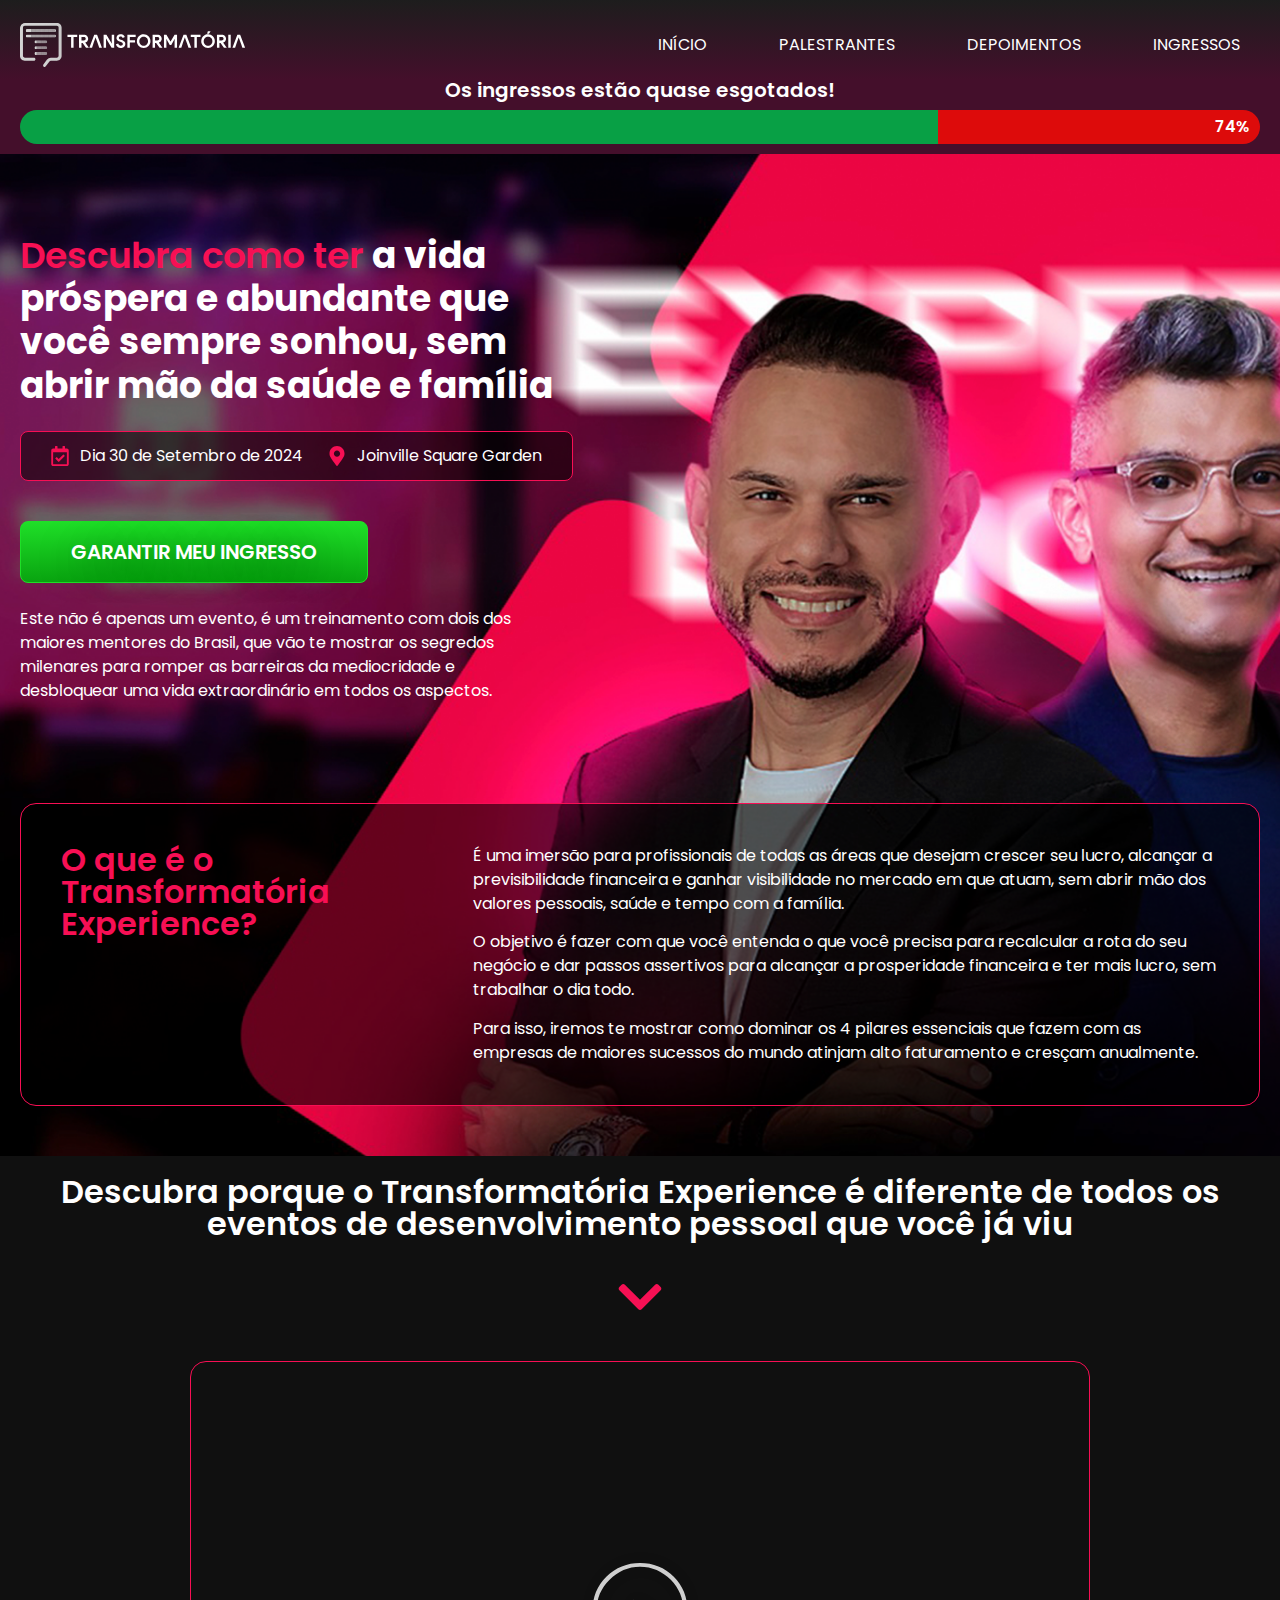
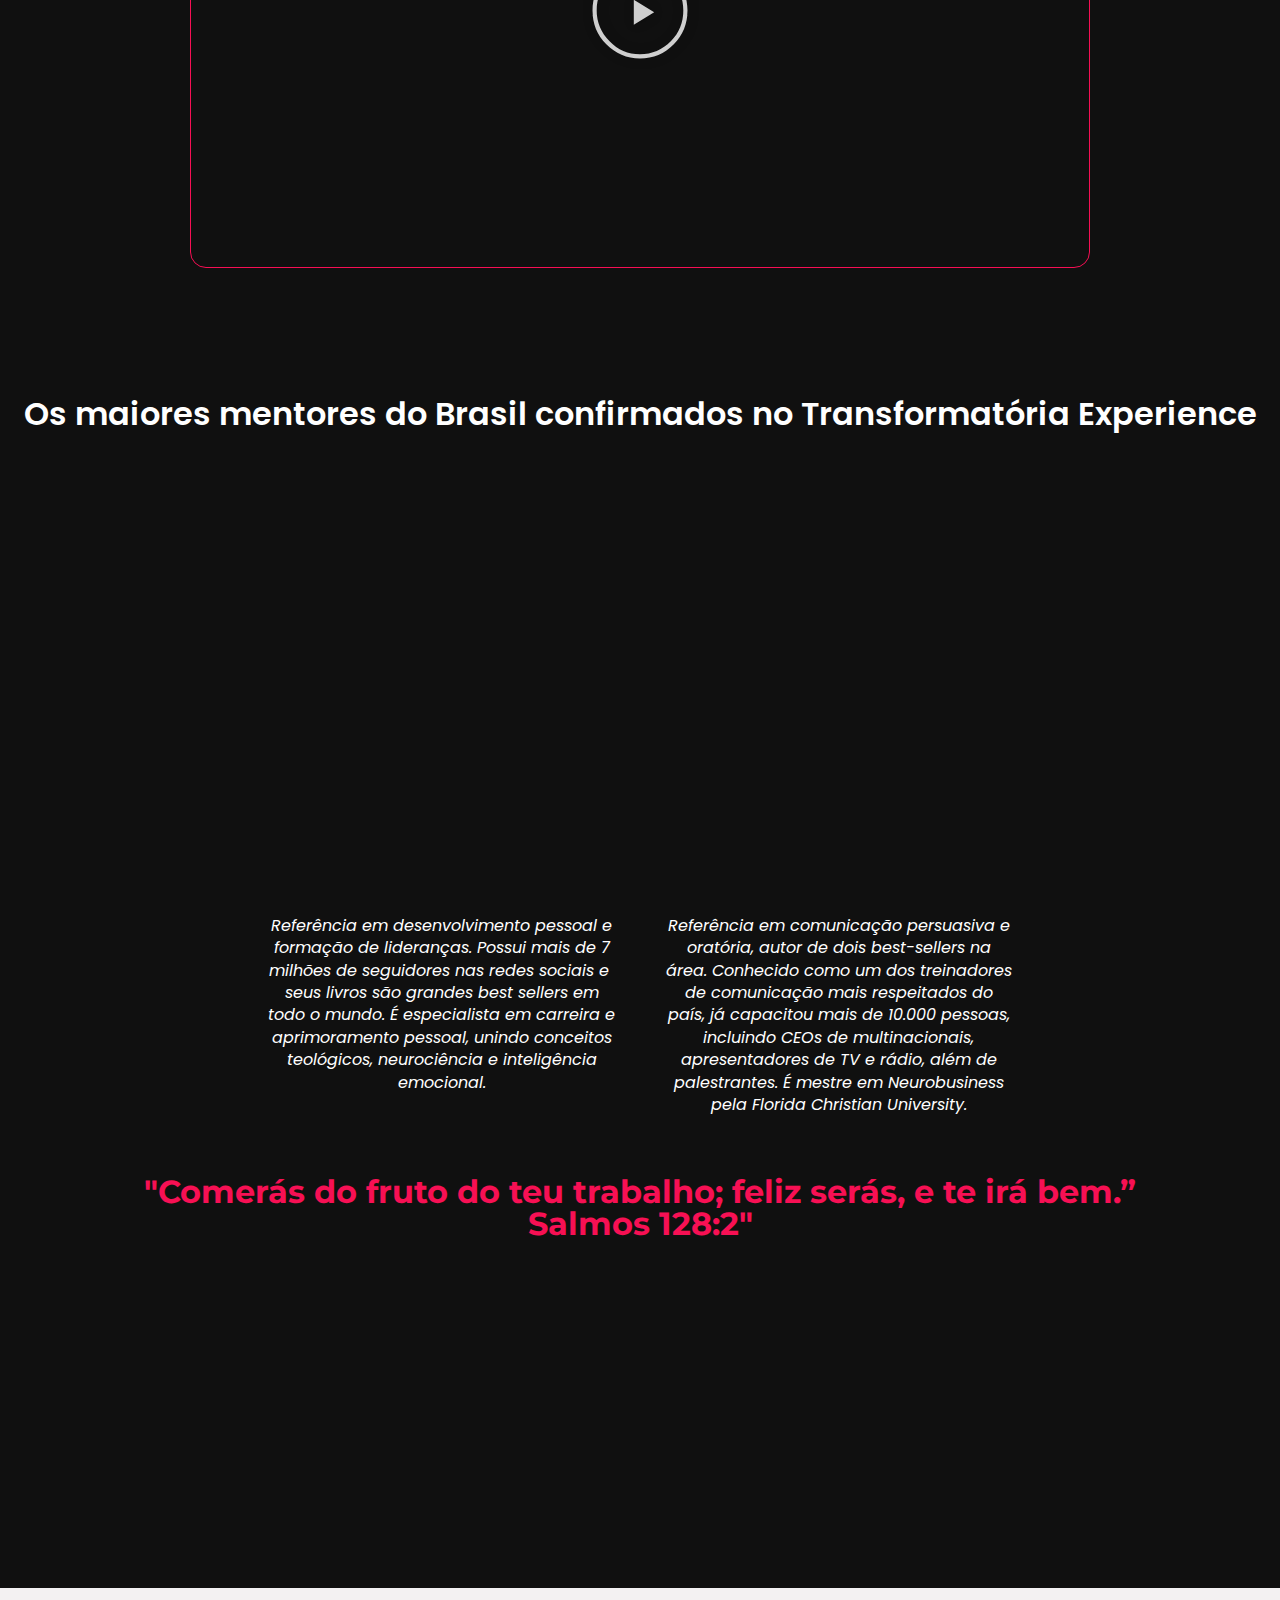
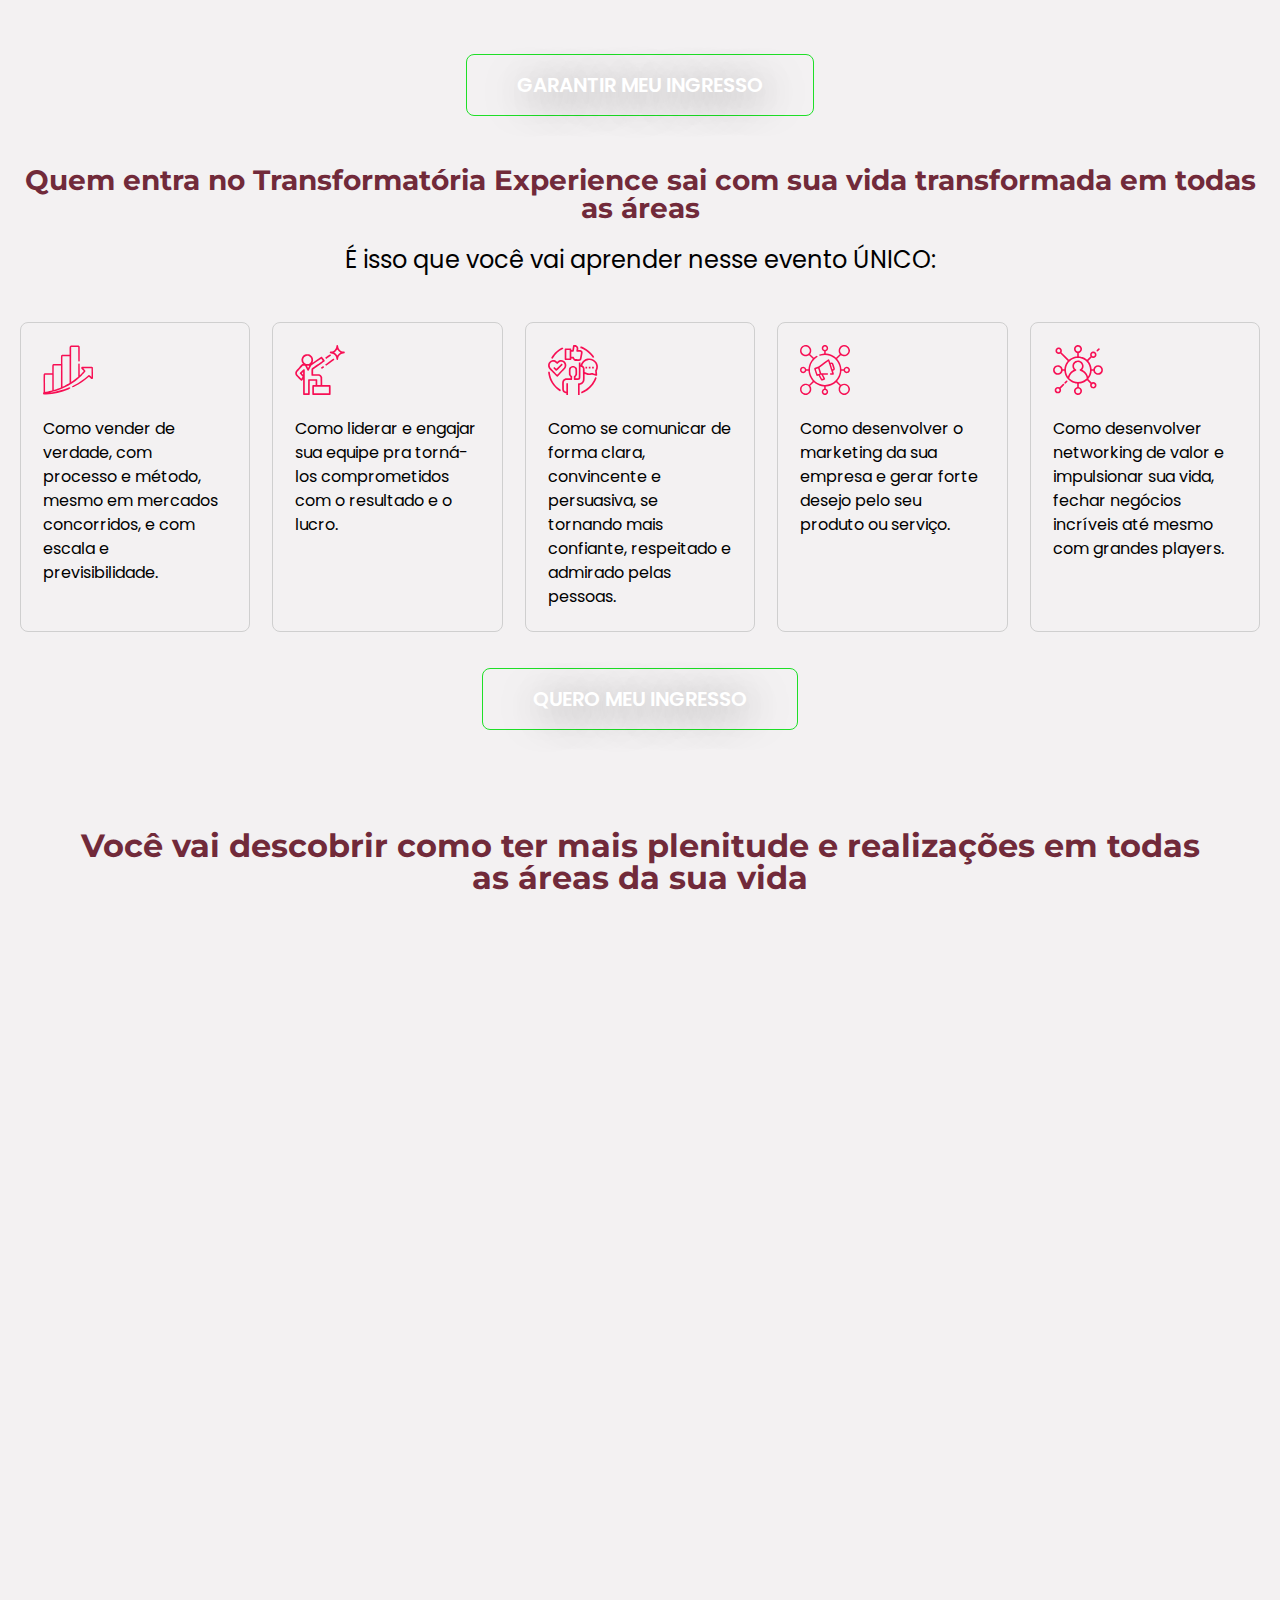
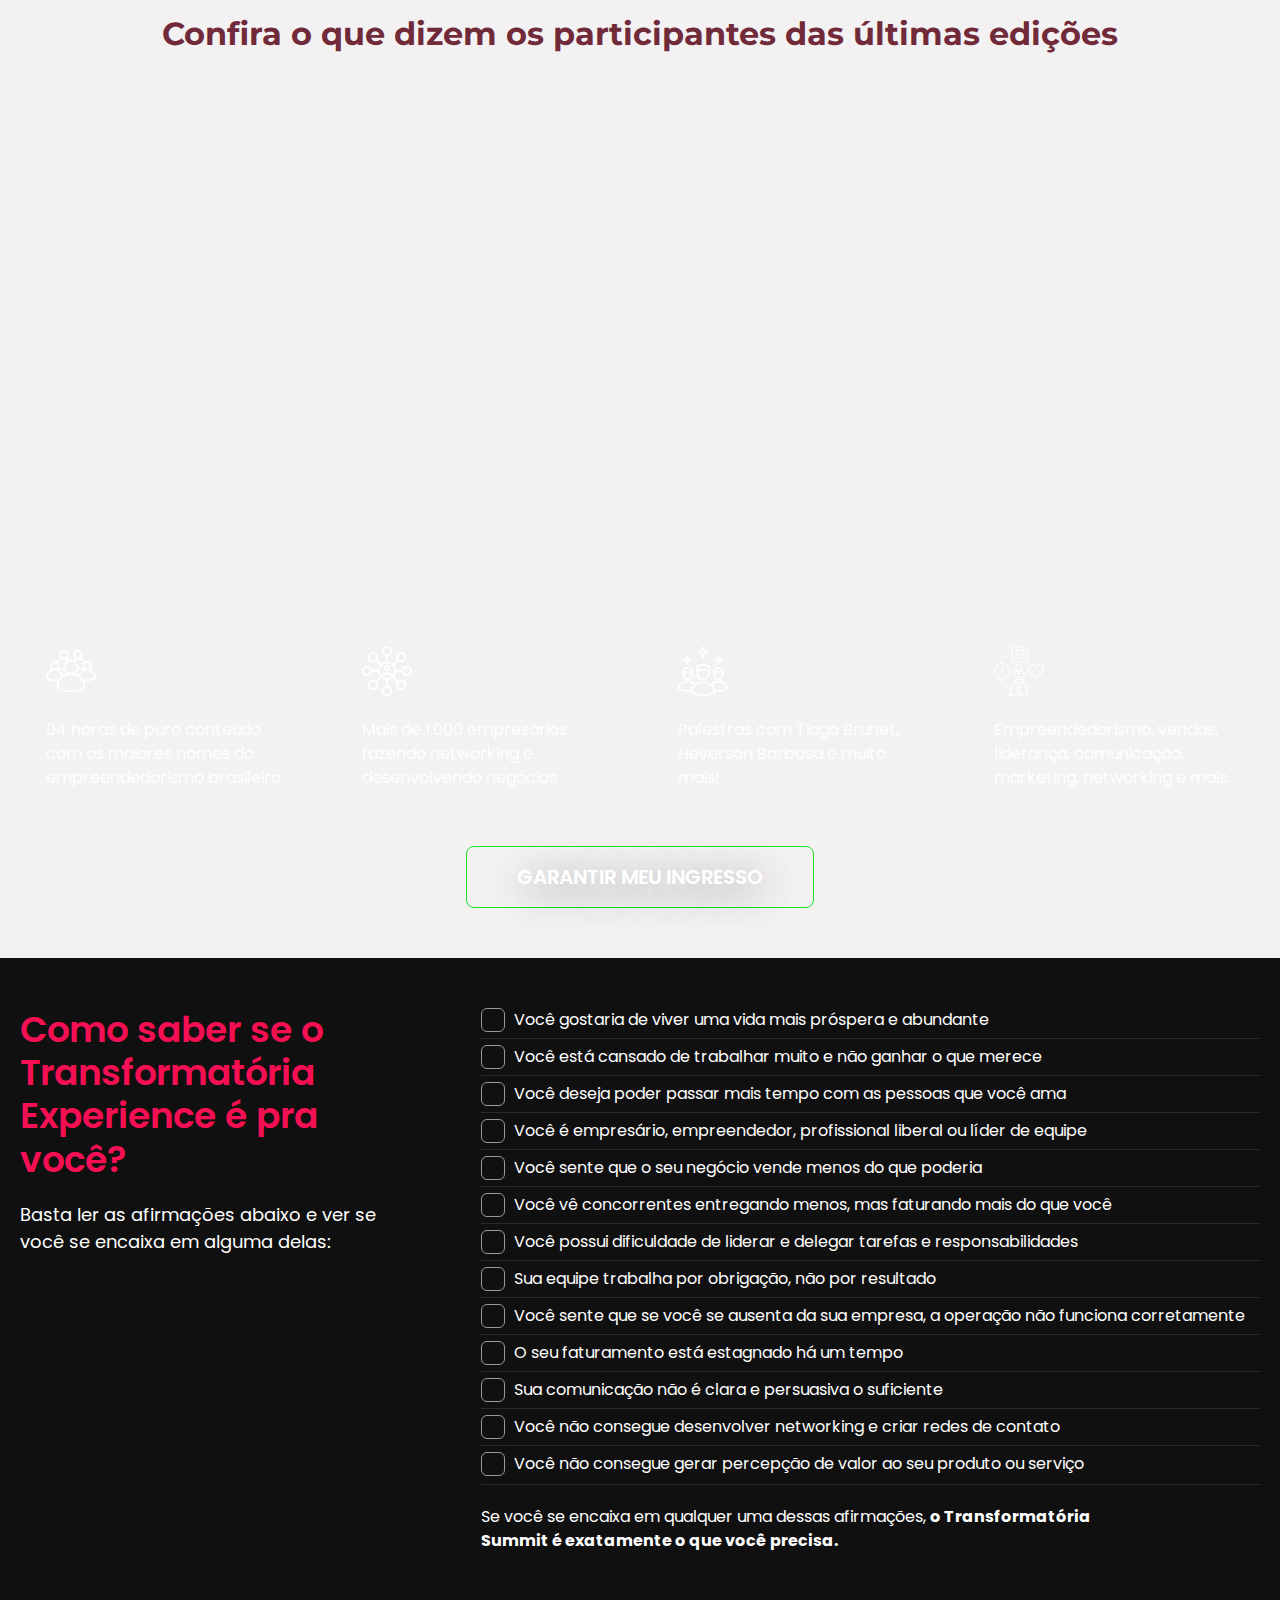
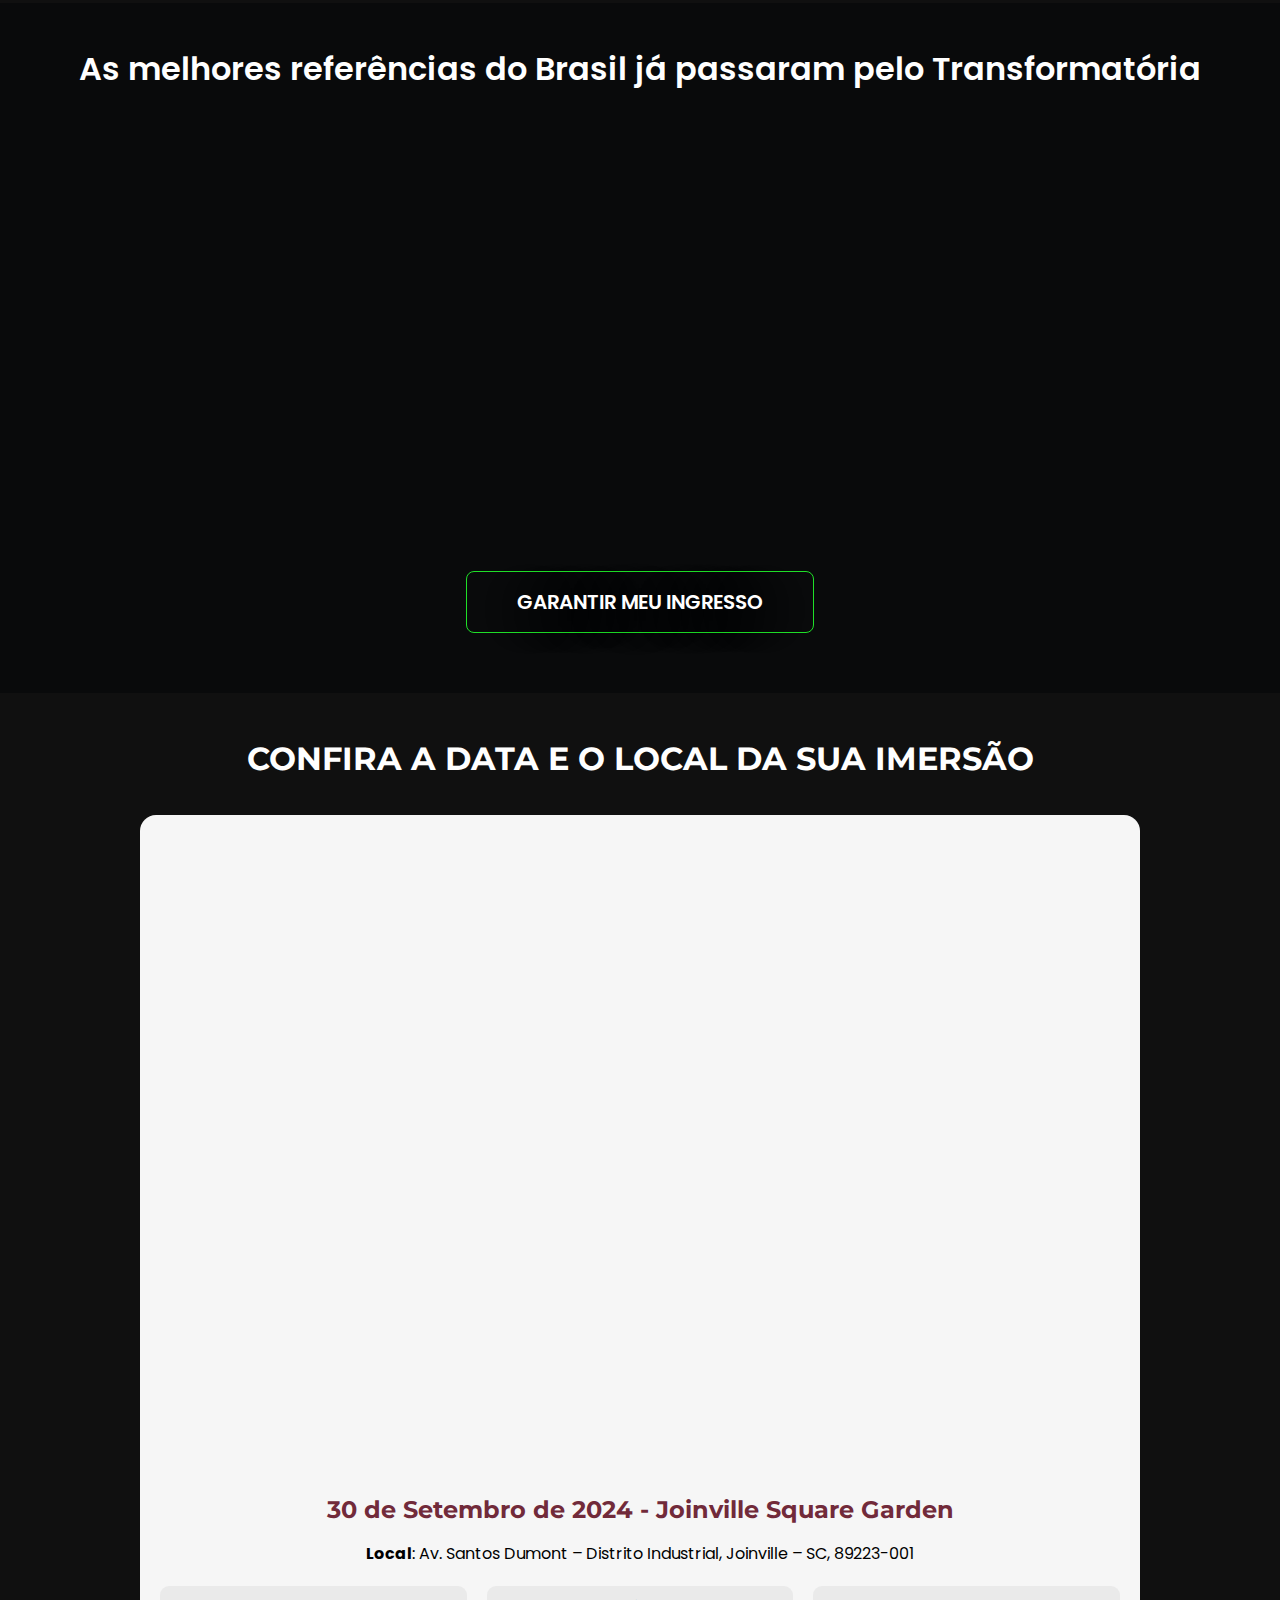
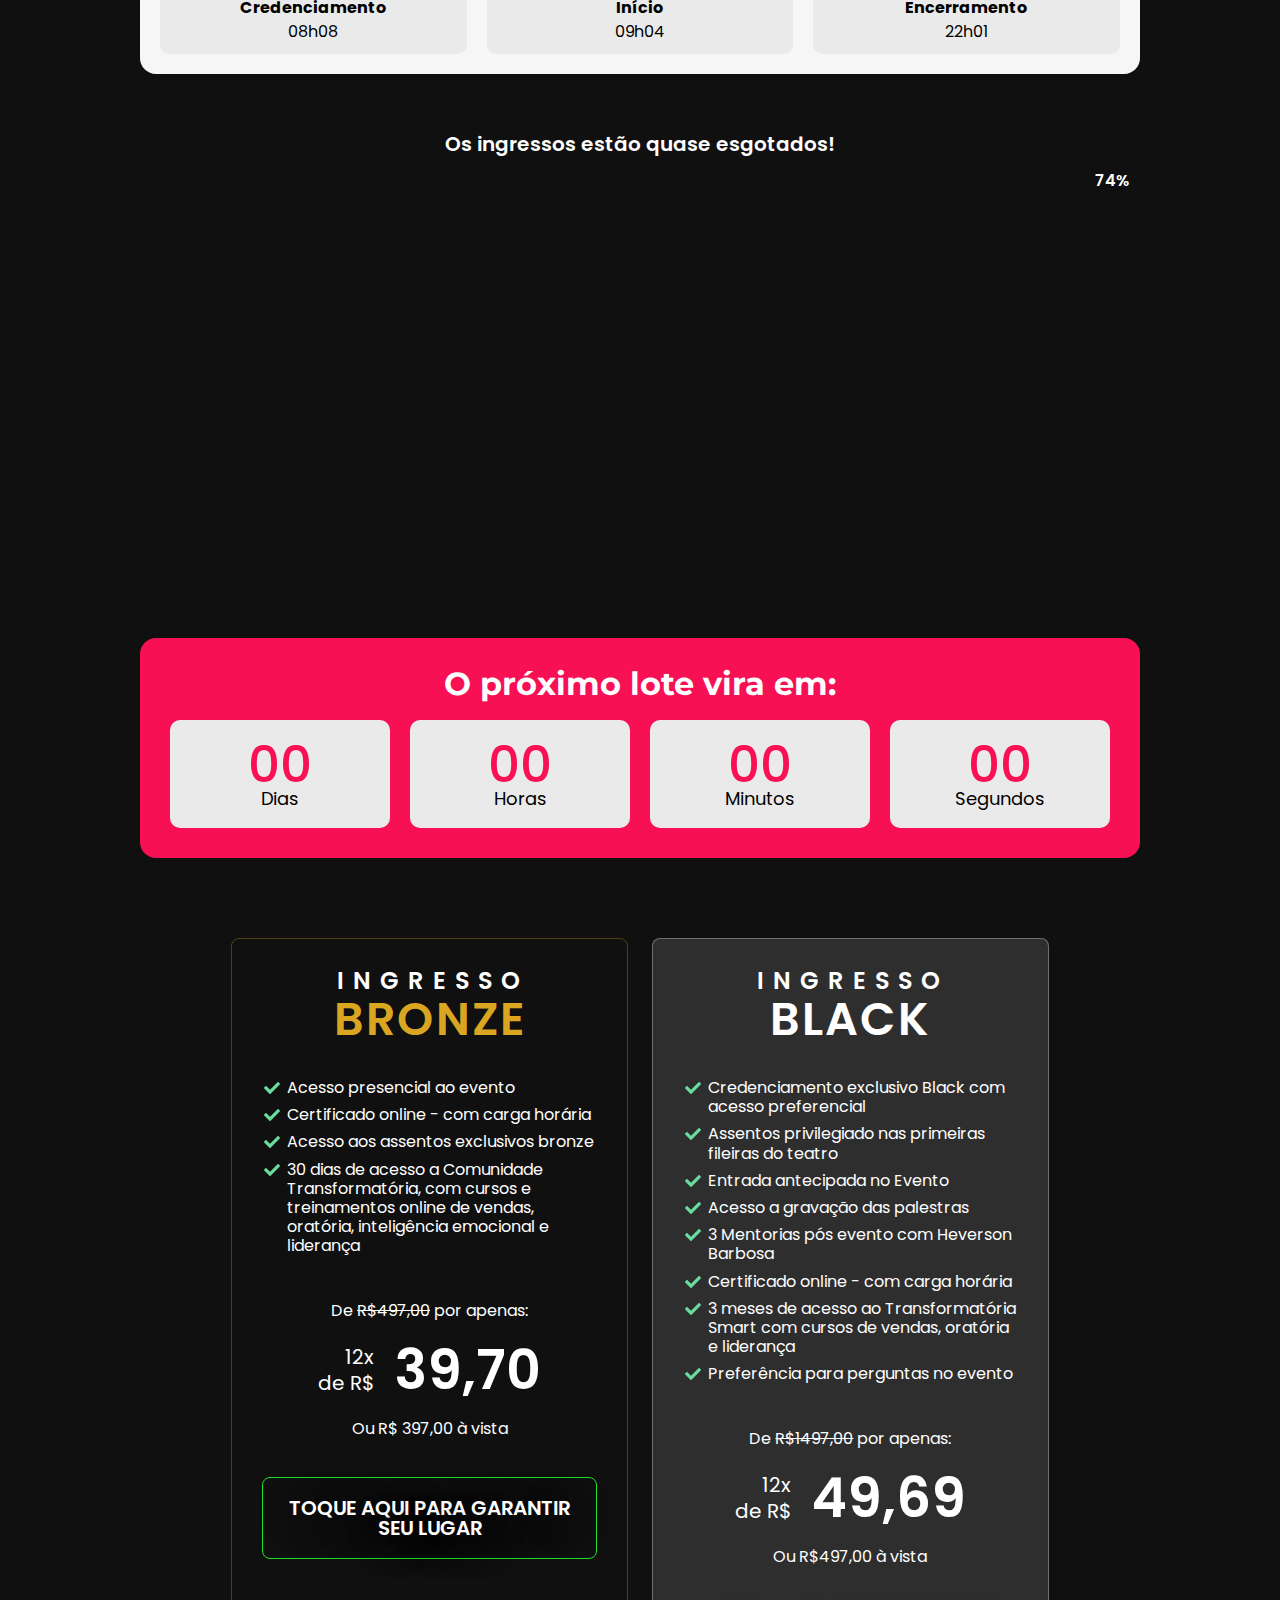
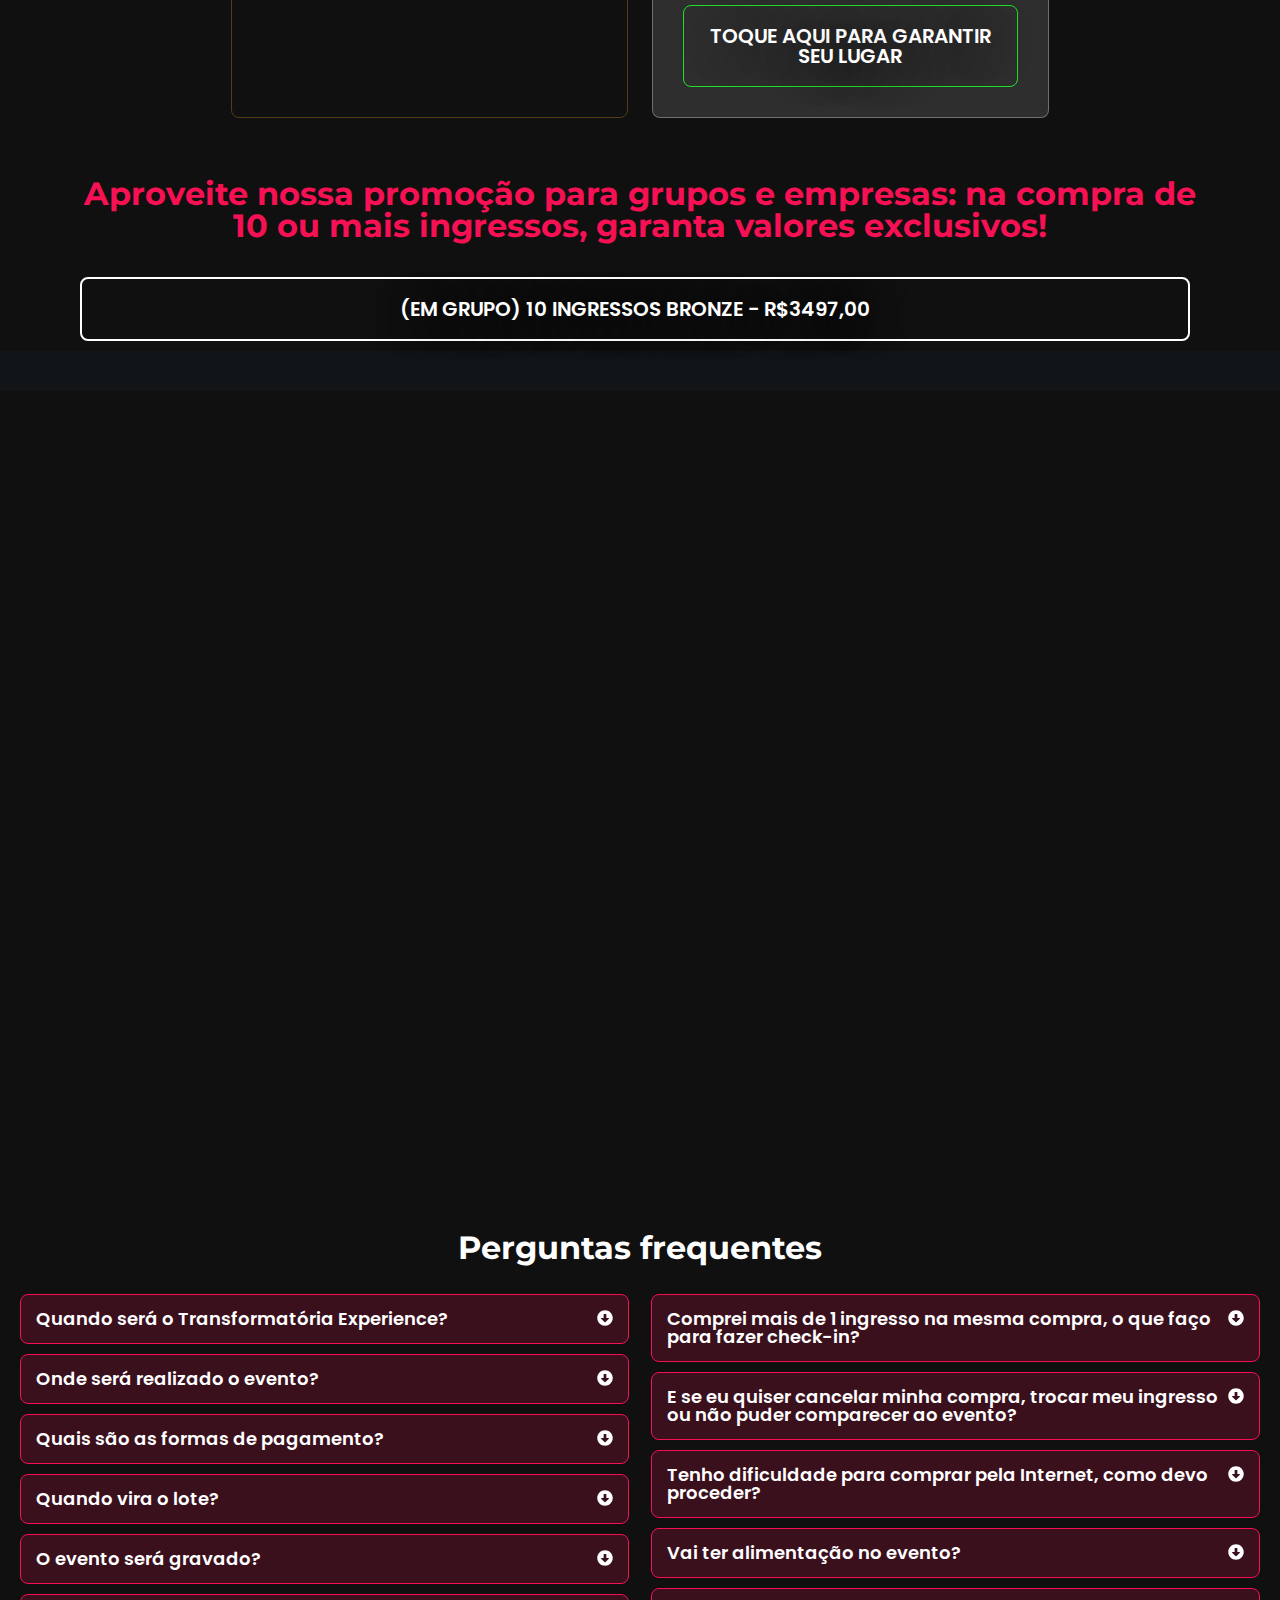
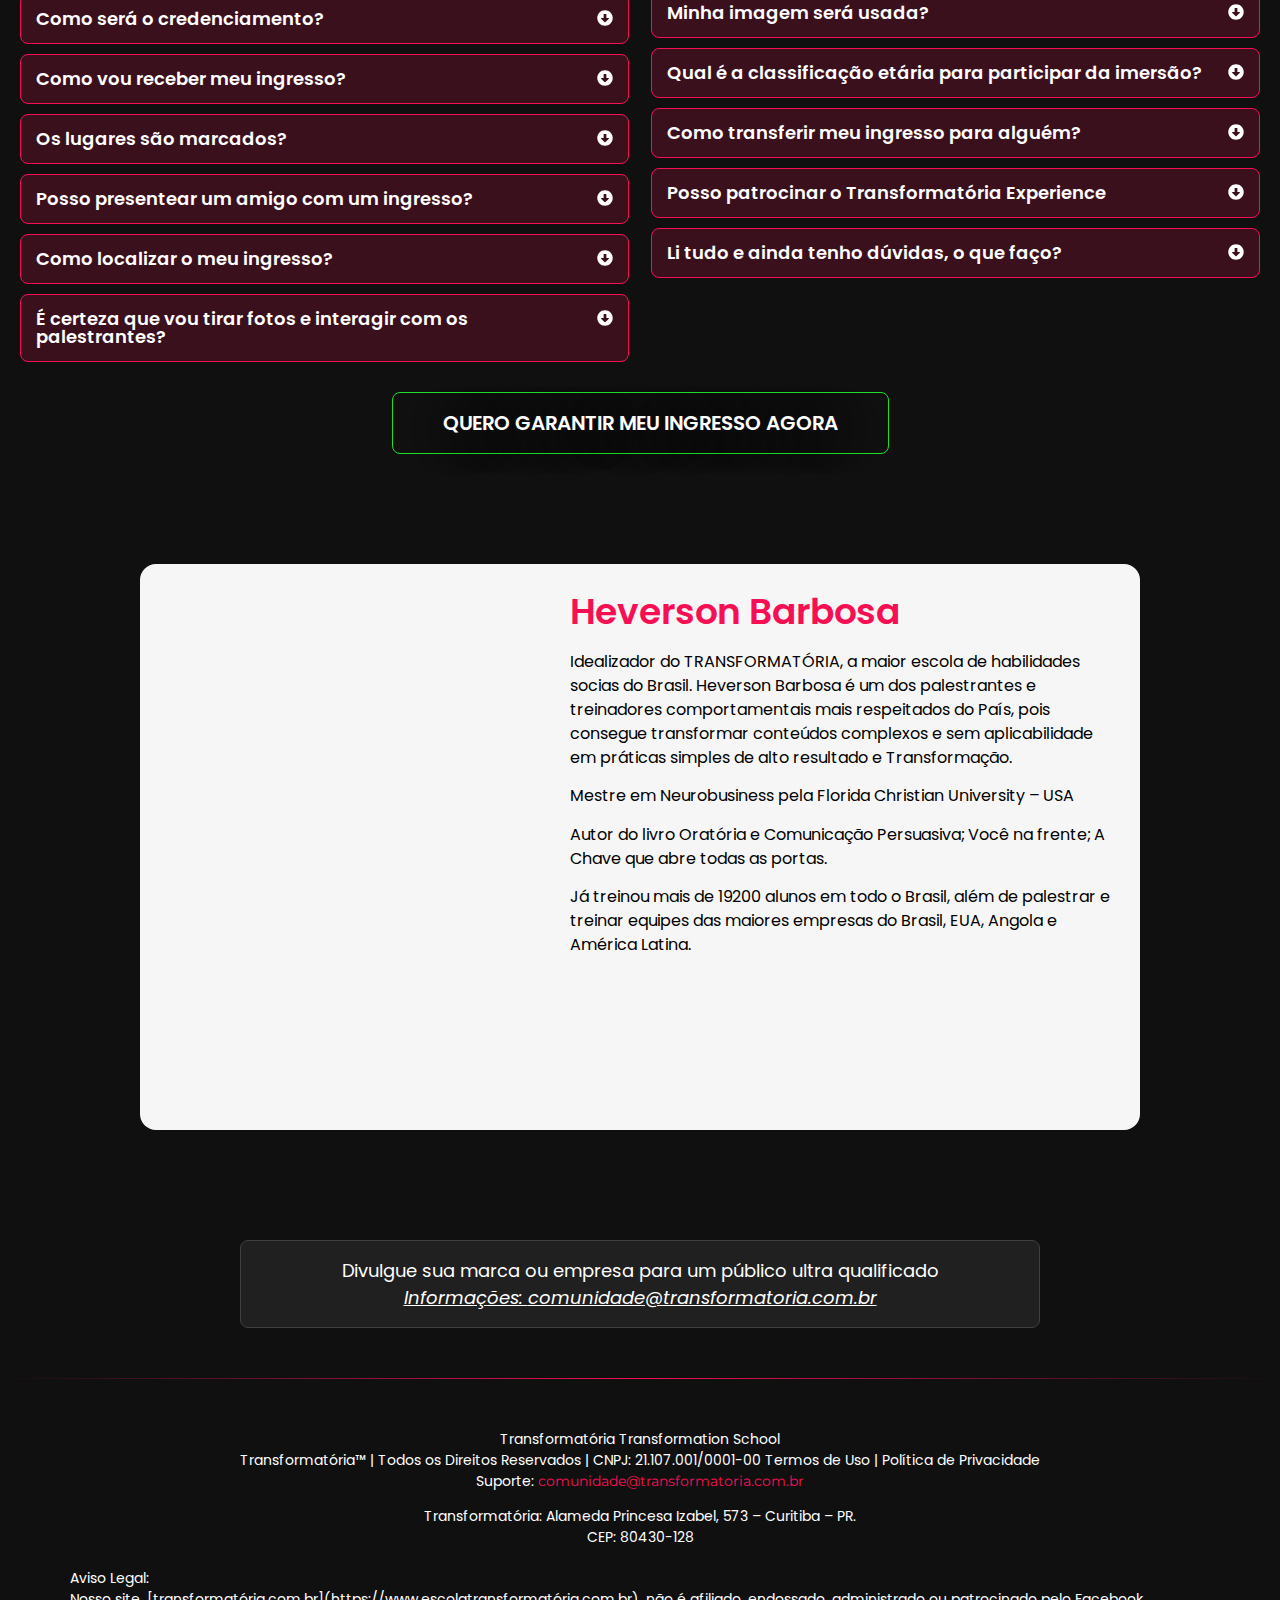
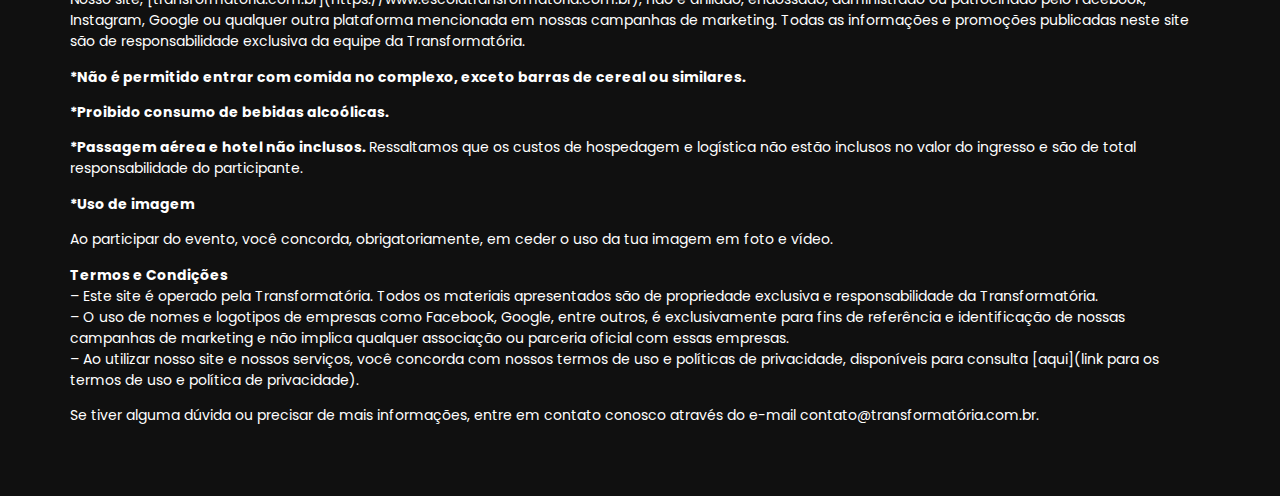
==== commit dcf5eb3e: "V15.5" ====
--- a/index.html
+++ b/index.html
@@ -1,23 +1,23 @@
-<!DOCTYPE html> <html lang="pt-BR"> <head> <meta charset="UTF-8"> <meta name="robots" content="index, follow, max-image-preview:large, max-snippet:-1, max-video-preview:-1" />  <title>Transformatória Experience | 30 de Setembro em Joinville</title> <meta name="description" content="O maior evento de network, negócios e desenvolvimento pessoal do Sul do Brasil com os maiores palestrantes do Brasil." /> <link rel="canonical" href="https://transformatoria.com.br/transformatoria-experience-em-joinville/" /> <meta property="og:locale" content="pt_BR" /> <meta property="og:type" content="article" /> <meta property="og:title" content="Transformatória Experience | 30 de Setembro em Joinville" /> <meta property="og:description" content="O maior evento de network, negócios e desenvolvimento pessoal do Sul do Brasil com os maiores palestrantes do Brasil." /> <meta property="og:url" content="https://transformatoria.com.br/transformatoria-experience-em-joinville/" /> <meta property="og:site_name" content="Transformatoria" /> <meta property="article:publisher" content="https://www.facebook.com/transformatoria/" /> <meta property="article:modified_time" content="2024-08-17T13:59:02+00:00" /> <meta property="og:image" content="./images/Tamb-Joinvile.jpg" /> <meta property="og:image:width" content="518" /> <meta property="og:image:height" content="518" /> <meta property="og:image:type" content="image/jpeg" /> <meta name="twitter:card" content="summary_large_image" /> <meta name="twitter:title" content="Transformatória Experience | 30 de Setembro em Joinville" /> <meta name="twitter:description" content="O maior evento de network, negócios e desenvolvimento pessoal do Sul do Brasil com os maiores palestrantes do Brasil." /> <meta name="twitter:image" content="https://transformatoria.com.br/wp-content/uploads/2024/08/Tamb-Joinvile.jpg" /> <meta name="twitter:label1" content="Est. tempo de leitura" /> <meta name="twitter:data1" content="30 minutos" /> <script type="application/ld+json" class="yoast-schema-graph">{"@context":"https://schema.org","@graph":[{"@type":"WebPage","@id":"https://transformatoria.com.br/transformatoria-experience-em-joinville/","url":"https://transformatoria.com.br/transformatoria-experience-em-joinville/","name":"Transformatória Experience | 30 de Setembro em Joinville","isPartOf":{"@id":"https://transformatoria.com.br/#website"},"primaryImageOfPage":{"@id":"https://transformatoria.com.br/transformatoria-experience-em-joinville/#primaryimage"},"image":{"@id":"https://transformatoria.com.br/transformatoria-experience-em-joinville/#primaryimage"},"thumbnailUrl":"https://transformatoria.com.br/wp-content/uploads/2024/08/Tamb-Joinvile.jpg","datePublished":"2024-08-02T14:54:01+00:00","dateModified":"2024-08-17T13:59:02+00:00","description":"O maior evento de network, negócios e desenvolvimento pessoal do Sul do Brasil com os maiores palestrantes do Brasil.","breadcrumb":{"@id":"https://transformatoria.com.br/transformatoria-experience-em-joinville/#breadcrumb"},"inLanguage":"pt-BR","potentialAction":[{"@type":"ReadAction","target":["https://transformatoria.com.br/transformatoria-experience-em-joinville/"]}]},{"@type":"ImageObject","inLanguage":"pt-BR","@id":"https://transformatoria.com.br/transformatoria-experience-em-joinville/#primaryimage","url":"https://transformatoria.com.br/wp-content/uploads/2024/08/Tamb-Joinvile.jpg","contentUrl":"https://transformatoria.com.br/wp-content/uploads/2024/08/Tamb-Joinvile.jpg","width":518,"height":518},{"@type":"BreadcrumbList","@id":"https://transformatoria.com.br/transformatoria-experience-em-joinville/#breadcrumb","itemListElement":[{"@type":"ListItem","position":1,"name":"Início","item":"https://transformatoria.com.br/"},{"@type":"ListItem","position":2,"name":"Transformatória Experience em Joinville"}]},{"@type":"WebSite","@id":"https://transformatoria.com.br/#website","url":"https://transformatoria.com.br/","name":"Transformatoria Summit","description":"Escola de Transformação","publisher":{"@id":"https://transformatoria.com.br/#organization"},"alternateName":"TS","potentialAction":[{"@type":"SearchAction","target":{"@type":"EntryPoint","urlTemplate":"https://transformatoria.com.br/?s={search_term_string}"},"query-input":"required name=search_term_string"}],"inLanguage":"pt-BR"},{"@type":"Organization","@id":"https://transformatoria.com.br/#organization","name":"Transformatoria","url":"https://transformatoria.com.br/","logo":{"@type":"ImageObject","inLanguage":"pt-BR","@id":"https://transformatoria.com.br/#/schema/logo/image/","url":"https://transformatoria.com.br/wp-content/uploads/2021/06/logo-tcs-favicon-copy-1.png","contentUrl":"https://transformatoria.com.br/wp-content/uploads/2021/06/logo-tcs-favicon-copy-1.png","width":512,"height":550,"caption":"Transformatoria"},"image":{"@id":"https://transformatoria.com.br/#/schema/logo/image/"},"sameAs":["https://www.facebook.com/transformatoria/","https://www.instagram.com/transformatoria/","https://www.linkedin.com/showcase/9206955/admin/feed/posts/"]}]}</script>  <script type="application/javascript" id="pys-version-script">console.log('PixelYourSite Free version 9.7.1');</script> <link rel="dns-prefetch" href="//www.googletagmanager.com" /> <script>
+<!DOCTYPE html> <html lang="pt-BR"> <head> <meta charset="UTF-8"> <meta name="robots" content="index, follow, max-image-preview:large, max-snippet:-1, max-video-preview:-1" />  <title>Transformatória Experience | 30 de Setembro em Joinville</title> <meta name="description" content="O maior evento de network, negócios e desenvolvimento pessoal do Sul do Brasil com os maiores palestrantes do Brasil." /> <link rel="canonical" href="https://transformatoria.com.br/transformatoria-experience-em-joinville/" /> <meta property="og:locale" content="pt_BR" /> <meta property="og:type" content="article" /> <meta property="og:title" content="Transformatória Experience | 30 de Setembro em Joinville" /> <meta property="og:description" content="O maior evento de network, negócios e desenvolvimento pessoal do Sul do Brasil com os maiores palestrantes do Brasil." /> <meta property="og:url" content="https://transformatoria.com.br/transformatoria-experience-em-joinville/" /> <meta property="og:site_name" content="Transformatoria" /> <meta property="article:publisher" content="https://www.facebook.com/transformatoria/" /> <meta property="article:modified_time" content="2024-08-20T14:21:29+00:00" /> <meta property="og:image" content="./images/Tamb-Joinvile.jpg" /> <meta property="og:image:width" content="518" /> <meta property="og:image:height" content="518" /> <meta property="og:image:type" content="image/jpeg" /> <meta name="twitter:card" content="summary_large_image" /> <meta name="twitter:title" content="Transformatória Experience | 30 de Setembro em Joinville" /> <meta name="twitter:description" content="O maior evento de network, negócios e desenvolvimento pessoal do Sul do Brasil com os maiores palestrantes do Brasil." /> <meta name="twitter:image" content="https://transformatoria.com.br/wp-content/uploads/2024/08/Tamb-Joinvile.jpg" /> <meta name="twitter:label1" content="Est. tempo de leitura" /> <meta name="twitter:data1" content="30 minutos" /> <script type="application/ld+json" class="yoast-schema-graph">{"@context":"https://schema.org","@graph":[{"@type":"WebPage","@id":"https://transformatoria.com.br/transformatoria-experience-em-joinville/","url":"https://transformatoria.com.br/transformatoria-experience-em-joinville/","name":"Transformatória Experience | 30 de Setembro em Joinville","isPartOf":{"@id":"https://transformatoria.com.br/#website"},"primaryImageOfPage":{"@id":"https://transformatoria.com.br/transformatoria-experience-em-joinville/#primaryimage"},"image":{"@id":"https://transformatoria.com.br/transformatoria-experience-em-joinville/#primaryimage"},"thumbnailUrl":"https://transformatoria.com.br/wp-content/uploads/2024/08/Tamb-Joinvile.jpg","datePublished":"2024-08-02T14:54:01+00:00","dateModified":"2024-08-20T14:21:29+00:00","description":"O maior evento de network, negócios e desenvolvimento pessoal do Sul do Brasil com os maiores palestrantes do Brasil.","breadcrumb":{"@id":"https://transformatoria.com.br/transformatoria-experience-em-joinville/#breadcrumb"},"inLanguage":"pt-BR","potentialAction":[{"@type":"ReadAction","target":["https://transformatoria.com.br/transformatoria-experience-em-joinville/"]}]},{"@type":"ImageObject","inLanguage":"pt-BR","@id":"https://transformatoria.com.br/transformatoria-experience-em-joinville/#primaryimage","url":"https://transformatoria.com.br/wp-content/uploads/2024/08/Tamb-Joinvile.jpg","contentUrl":"https://transformatoria.com.br/wp-content/uploads/2024/08/Tamb-Joinvile.jpg","width":518,"height":518},{"@type":"BreadcrumbList","@id":"https://transformatoria.com.br/transformatoria-experience-em-joinville/#breadcrumb","itemListElement":[{"@type":"ListItem","position":1,"name":"Início","item":"https://transformatoria.com.br/"},{"@type":"ListItem","position":2,"name":"Transformatória Experience em Joinville"}]},{"@type":"WebSite","@id":"https://transformatoria.com.br/#website","url":"https://transformatoria.com.br/","name":"Transformatoria Summit","description":"Escola de Transformação","publisher":{"@id":"https://transformatoria.com.br/#organization"},"alternateName":"TS","potentialAction":[{"@type":"SearchAction","target":{"@type":"EntryPoint","urlTemplate":"https://transformatoria.com.br/?s={search_term_string}"},"query-input":"required name=search_term_string"}],"inLanguage":"pt-BR"},{"@type":"Organization","@id":"https://transformatoria.com.br/#organization","name":"Transformatoria","url":"https://transformatoria.com.br/","logo":{"@type":"ImageObject","inLanguage":"pt-BR","@id":"https://transformatoria.com.br/#/schema/logo/image/","url":"https://transformatoria.com.br/wp-content/uploads/2021/06/logo-tcs-favicon-copy-1.png","contentUrl":"https://transformatoria.com.br/wp-content/uploads/2021/06/logo-tcs-favicon-copy-1.png","width":512,"height":550,"caption":"Transformatoria"},"image":{"@id":"https://transformatoria.com.br/#/schema/logo/image/"},"sameAs":["https://www.facebook.com/transformatoria/","https://www.instagram.com/transformatoria/","https://www.linkedin.com/showcase/9206955/admin/feed/posts/"]}]}</script>  <script type="application/javascript" id="pys-version-script">console.log('PixelYourSite Free version 9.7.1');</script> <link rel="dns-prefetch" href="//www.googletagmanager.com" /> <script>
 window._wpemojiSettings = {"baseUrl":"https:\/\/s.w.org\/images\/core\/emoji\/15.0.3\/72x72\/","ext":".png","svgUrl":"https:\/\/s.w.org\/images\/core\/emoji\/15.0.3\/svg\/","svgExt":".svg","source":{"concatemoji":"https:\/\/transformatoria.com.br\/wp-includes\/js\/wp-emoji-release.min.js?ver=6.6.1"}};
 /*! This file is auto-generated */
 !function(i,n){var o,s,e;function c(e){try{var t={supportTests:e,timestamp:(new Date).valueOf()};sessionStorage.setItem(o,JSON.stringify(t))}catch(e){}}function p(e,t,n){e.clearRect(0,0,e.canvas.width,e.canvas.height),e.fillText(t,0,0);var t=new Uint32Array(e.getImageData(0,0,e.canvas.width,e.canvas.height).data),r=(e.clearRect(0,0,e.canvas.width,e.canvas.height),e.fillText(n,0,0),new Uint32Array(e.getImageData(0,0,e.canvas.width,e.canvas.height).data));return t.every(function(e,t){return e===r[t]})}function u(e,t,n){switch(t){case"flag":return n(e,"\ud83c\udff3\ufe0f\u200d\u26a7\ufe0f","\ud83c\udff3\ufe0f\u200b\u26a7\ufe0f")?!1:!n(e,"\ud83c\uddfa\ud83c\uddf3","\ud83c\uddfa\u200b\ud83c\uddf3")&&!n(e,"\ud83c\udff4\udb40\udc67\udb40\udc62\udb40\udc65\udb40\udc6e\udb40\udc67\udb40\udc7f","\ud83c\udff4\u200b\udb40\udc67\u200b\udb40\udc62\u200b\udb40\udc65\u200b\udb40\udc6e\u200b\udb40\udc67\u200b\udb40\udc7f");case"emoji":return!n(e,"\ud83d\udc26\u200d\u2b1b","\ud83d\udc26\u200b\u2b1b")}return!1}function f(e,t,n){var r="undefined"!=typeof WorkerGlobalScope&&self instanceof WorkerGlobalScope?new OffscreenCanvas(300,150):i.createElement("canvas"),a=r.getContext("2d",{willReadFrequently:!0}),o=(a.textBaseline="top",a.font="600 32px Arial",{});return e.forEach(function(e){o[e]=t(a,e,n)}),o}function t(e){var t=i.createElement("script");t.src=e,t.defer=!0,i.head.appendChild(t)}"undefined"!=typeof Promise&&(o="wpEmojiSettingsSupports",s=["flag","emoji"],n.supports={everything:!0,everythingExceptFlag:!0},e=new Promise(function(e){i.addEventListener("DOMContentLoaded",e,{once:!0})}),new Promise(function(t){var n=function(){try{var e=JSON.parse(sessionStorage.getItem(o));if("object"==typeof e&&"number"==typeof e.timestamp&&(new Date).valueOf()<e.timestamp+604800&&"object"==typeof e.supportTests)return e.supportTests}catch(e){}return null}();if(!n){if("undefined"!=typeof Worker&&"undefined"!=typeof OffscreenCanvas&&"undefined"!=typeof URL&&URL.createObjectURL&&"undefined"!=typeof Blob)try{var e="postMessage("+f.toString()+"("+[JSON.stringify(s),u.toString(),p.toString()].join(",")+"));",r=new Blob([e],{type:"text/javascript"}),a=new Worker(URL.createObjectURL(r),{name:"wpTestEmojiSupports"});return void(a.onmessage=function(e){c(n=e.data),a.terminate(),t(n)})}catch(e){}c(n=f(s,u,p))}t(n)}).then(function(e){for(var t in e)n.supports[t]=e[t],n.supports.everything=n.supports.everything&&n.supports[t],"flag"!==t&&(n.supports.everythingExceptFlag=n.supports.everythingExceptFlag&&n.supports[t]);n.supports.everythingExceptFlag=n.supports.everythingExceptFlag&&!n.supports.flag,n.DOMReady=!1,n.readyCallback=function(){n.DOMReady=!0}}).then(function(){return e}).then(function(){var e;n.supports.everything||(n.readyCallback(),(e=n.source||{}).concatemoji?t(e.concatemoji):e.wpemoji&&e.twemoji&&(t(e.twemoji),t(e.wpemoji)))}))}((window,document),window._wpemojiSettings);
-</script> <link rel="stylesheet" id="premium-addons-css" href="./css/premium-addons-for-elementor-assets-frontend-min-css-premium-addons.min.css" media="all" /> <style id="wp-emoji-styles-inline-css">  	img.wp-smiley, img.emoji { 		display: inline !important; 		border: none !important; 		box-shadow: none !important; 		height: 1em !important; 		width: 1em !important; 		margin: 0 0.07em !important; 		vertical-align: -0.1em !important; 		background: none !important; 		padding: 0 !important; 	} </style> <style id="joinchat-button-style-inline-css"> .wp-block-joinchat-button{border:none!important;text-align:center}.wp-block-joinchat-button figure{display:table;margin:0 auto;padding:0}.wp-block-joinchat-button figcaption{font:normal normal 400 .6em/2em var(--wp--preset--font-family--system-font,sans-serif);margin:0;padding:0}.wp-block-joinchat-button .joinchat-button__qr{background-color:#fff;border:6px solid #25d366;border-radius:30px;box-sizing:content-box;display:block;height:200px;margin:auto;overflow:hidden;padding:10px;width:200px}.wp-block-joinchat-button .joinchat-button__qr canvas,.wp-block-joinchat-button .joinchat-button__qr img{display:block;margin:auto}.wp-block-joinchat-button .joinchat-button__link{align-items:center;background-color:#25d366;border:6px solid #25d366;border-radius:30px;display:inline-flex;flex-flow:row nowrap;justify-content:center;line-height:1.25em;margin:0 auto;text-decoration:none}.wp-block-joinchat-button .joinchat-button__link:before{background:transparent var(--joinchat-ico) no-repeat center;background-size:100%;content:"";display:block;height:1.5em;margin:-.75em .75em -.75em 0;width:1.5em}.wp-block-joinchat-button figure+.joinchat-button__link{margin-top:10px}@media (orientation:landscape)and (min-height:481px),(orientation:portrait)and (min-width:481px){.wp-block-joinchat-button.joinchat-button--qr-only figure+.joinchat-button__link{display:none}}@media (max-width:480px),(orientation:landscape)and (max-height:480px){.wp-block-joinchat-button figure{display:none}}  </style> <style id="classic-theme-styles-inline-css"> /*! This file is auto-generated */ .wp-block-button__link{color:#fff;background-color:#32373c;border-radius:9999px;box-shadow:none;text-decoration:none;padding:calc(.667em + 2px) calc(1.333em + 2px);font-size:1.125em}.wp-block-file__button{background:#32373c;color:#fff;text-decoration:none} </style> <style id="global-styles-inline-css"> :root{--wp--preset--aspect-ratio--square: 1;--wp--preset--aspect-ratio--4-3: 4/3;--wp--preset--aspect-ratio--3-4: 3/4;--wp--preset--aspect-ratio--3-2: 3/2;--wp--preset--aspect-ratio--2-3: 2/3;--wp--preset--aspect-ratio--16-9: 16/9;--wp--preset--aspect-ratio--9-16: 9/16;--wp--preset--color--black: #000000;--wp--preset--color--cyan-bluish-gray: #abb8c3;--wp--preset--color--white: #ffffff;--wp--preset--color--pale-pink: #f78da7;--wp--preset--color--vivid-red: #cf2e2e;--wp--preset--color--luminous-vivid-orange: #ff6900;--wp--preset--color--luminous-vivid-amber: #fcb900;--wp--preset--color--light-green-cyan: #7bdcb5;--wp--preset--color--vivid-green-cyan: #00d084;--wp--preset--color--pale-cyan-blue: #8ed1fc;--wp--preset--color--vivid-cyan-blue: #0693e3;--wp--preset--color--vivid-purple: #9b51e0;--wp--preset--gradient--vivid-cyan-blue-to-vivid-purple: linear-gradient(135deg,rgba(6,147,227,1) 0%,rgb(155,81,224) 100%);--wp--preset--gradient--light-green-cyan-to-vivid-green-cyan: linear-gradient(135deg,rgb(122,220,180) 0%,rgb(0,208,130) 100%);--wp--preset--gradient--luminous-vivid-amber-to-luminous-vivid-orange: linear-gradient(135deg,rgba(252,185,0,1) 0%,rgba(255,105,0,1) 100%);--wp--preset--gradient--luminous-vivid-orange-to-vivid-red: linear-gradient(135deg,rgba(255,105,0,1) 0%,rgb(207,46,46) 100%);--wp--preset--gradient--very-light-gray-to-cyan-bluish-gray: linear-gradient(135deg,rgb(238,238,238) 0%,rgb(169,184,195) 100%);--wp--preset--gradient--cool-to-warm-spectrum: linear-gradient(135deg,rgb(74,234,220) 0%,rgb(151,120,209) 20%,rgb(207,42,186) 40%,rgb(238,44,130) 60%,rgb(251,105,98) 80%,rgb(254,248,76) 100%);--wp--preset--gradient--blush-light-purple: linear-gradient(135deg,rgb(255,206,236) 0%,rgb(152,150,240) 100%);--wp--preset--gradient--blush-bordeaux: linear-gradient(135deg,rgb(254,205,165) 0%,rgb(254,45,45) 50%,rgb(107,0,62) 100%);--wp--preset--gradient--luminous-dusk: linear-gradient(135deg,rgb(255,203,112) 0%,rgb(199,81,192) 50%,rgb(65,88,208) 100%);--wp--preset--gradient--pale-ocean: linear-gradient(135deg,rgb(255,245,203) 0%,rgb(182,227,212) 50%,rgb(51,167,181) 100%);--wp--preset--gradient--electric-grass: linear-gradient(135deg,rgb(202,248,128) 0%,rgb(113,206,126) 100%);--wp--preset--gradient--midnight: linear-gradient(135deg,rgb(2,3,129) 0%,rgb(40,116,252) 100%);--wp--preset--font-size--small: 13px;--wp--preset--font-size--medium: 20px;--wp--preset--font-size--large: 36px;--wp--preset--font-size--x-large: 42px;--wp--preset--spacing--20: 0.44rem;--wp--preset--spacing--30: 0.67rem;--wp--preset--spacing--40: 1rem;--wp--preset--spacing--50: 1.5rem;--wp--preset--spacing--60: 2.25rem;--wp--preset--spacing--70: 3.38rem;--wp--preset--spacing--80: 5.06rem;--wp--preset--shadow--natural: 6px 6px 9px rgba(0, 0, 0, 0.2);--wp--preset--shadow--deep: 12px 12px 50px rgba(0, 0, 0, 0.4);--wp--preset--shadow--sharp: 6px 6px 0px rgba(0, 0, 0, 0.2);--wp--preset--shadow--outlined: 6px 6px 0px -3px rgba(255, 255, 255, 1), 6px 6px rgba(0, 0, 0, 1);--wp--preset--shadow--crisp: 6px 6px 0px rgba(0, 0, 0, 1);}:where(.is-layout-flex){gap: 0.5em;}:where(.is-layout-grid){gap: 0.5em;}body .is-layout-flex{display: flex;}.is-layout-flex{flex-wrap: wrap;align-items: center;}.is-layout-flex > :is(*, div){margin: 0;}body .is-layout-grid{display: grid;}.is-layout-grid > :is(*, div){margin: 0;}:where(.wp-block-columns.is-layout-flex){gap: 2em;}:where(.wp-block-columns.is-layout-grid){gap: 2em;}:where(.wp-block-post-template.is-layout-flex){gap: 1.25em;}:where(.wp-block-post-template.is-layout-grid){gap: 1.25em;}.has-black-color{color: var(--wp--preset--color--black) !important;}.has-cyan-bluish-gray-color{color: var(--wp--preset--color--cyan-bluish-gray) !important;}.has-white-color{color: var(--wp--preset--color--white) !important;}.has-pale-pink-color{color: var(--wp--preset--color--pale-pink) !important;}.has-vivid-red-color{color: var(--wp--preset--color--vivid-red) !important;}.has-luminous-vivid-orange-color{color: var(--wp--preset--color--luminous-vivid-orange) !important;}.has-luminous-vivid-amber-color{color: var(--wp--preset--color--luminous-vivid-amber) !important;}.has-light-green-cyan-color{color: var(--wp--preset--color--light-green-cyan) !important;}.has-vivid-green-cyan-color{color: var(--wp--preset--color--vivid-green-cyan) !important;}.has-pale-cyan-blue-color{color: var(--wp--preset--color--pale-cyan-blue) !important;}.has-vivid-cyan-blue-color{color: var(--wp--preset--color--vivid-cyan-blue) !important;}.has-vivid-purple-color{color: var(--wp--preset--color--vivid-purple) !important;}.has-black-background-color{background-color: var(--wp--preset--color--black) !important;}.has-cyan-bluish-gray-background-color{background-color: var(--wp--preset--color--cyan-bluish-gray) !important;}.has-white-background-color{background-color: var(--wp--preset--color--white) !important;}.has-pale-pink-background-color{background-color: var(--wp--preset--color--pale-pink) !important;}.has-vivid-red-background-color{background-color: var(--wp--preset--color--vivid-red) !important;}.has-luminous-vivid-orange-background-color{background-color: var(--wp--preset--color--luminous-vivid-orange) !important;}.has-luminous-vivid-amber-background-color{background-color: var(--wp--preset--color--luminous-vivid-amber) !important;}.has-light-green-cyan-background-color{background-color: var(--wp--preset--color--light-green-cyan) !important;}.has-vivid-green-cyan-background-color{background-color: var(--wp--preset--color--vivid-green-cyan) !important;}.has-pale-cyan-blue-background-color{background-color: var(--wp--preset--color--pale-cyan-blue) !important;}.has-vivid-cyan-blue-background-color{background-color: var(--wp--preset--color--vivid-cyan-blue) !important;}.has-vivid-purple-background-color{background-color: var(--wp--preset--color--vivid-purple) !important;}.has-black-border-color{border-color: var(--wp--preset--color--black) !important;}.has-cyan-bluish-gray-border-color{border-color: var(--wp--preset--color--cyan-bluish-gray) !important;}.has-white-border-color{border-color: var(--wp--preset--color--white) !important;}.has-pale-pink-border-color{border-color: var(--wp--preset--color--pale-pink) !important;}.has-vivid-red-border-color{border-color: var(--wp--preset--color--vivid-red) !important;}.has-luminous-vivid-orange-border-color{border-color: var(--wp--preset--color--luminous-vivid-orange) !important;}.has-luminous-vivid-amber-border-color{border-color: var(--wp--preset--color--luminous-vivid-amber) !important;}.has-light-green-cyan-border-color{border-color: var(--wp--preset--color--light-green-cyan) !important;}.has-vivid-green-cyan-border-color{border-color: var(--wp--preset--color--vivid-green-cyan) !important;}.has-pale-cyan-blue-border-color{border-color: var(--wp--preset--color--pale-cyan-blue) !important;}.has-vivid-cyan-blue-border-color{border-color: var(--wp--preset--color--vivid-cyan-blue) !important;}.has-vivid-purple-border-color{border-color: var(--wp--preset--color--vivid-purple) !important;}.has-vivid-cyan-blue-to-vivid-purple-gradient-background{background: var(--wp--preset--gradient--vivid-cyan-blue-to-vivid-purple) !important;}.has-light-green-cyan-to-vivid-green-cyan-gradient-background{background: var(--wp--preset--gradient--light-green-cyan-to-vivid-green-cyan) !important;}.has-luminous-vivid-amber-to-luminous-vivid-orange-gradient-background{background: var(--wp--preset--gradient--luminous-vivid-amber-to-luminous-vivid-orange) !important;}.has-luminous-vivid-orange-to-vivid-red-gradient-background{background: var(--wp--preset--gradient--luminous-vivid-orange-to-vivid-red) !important;}.has-very-light-gray-to-cyan-bluish-gray-gradient-background{background: var(--wp--preset--gradient--very-light-gray-to-cyan-bluish-gray) !important;}.has-cool-to-warm-spectrum-gradient-background{background: var(--wp--preset--gradient--cool-to-warm-spectrum) !important;}.has-blush-light-purple-gradient-background{background: var(--wp--preset--gradient--blush-light-purple) !important;}.has-blush-bordeaux-gradient-background{background: var(--wp--preset--gradient--blush-bordeaux) !important;}.has-luminous-dusk-gradient-background{background: var(--wp--preset--gradient--luminous-dusk) !important;}.has-pale-ocean-gradient-background{background: var(--wp--preset--gradient--pale-ocean) !important;}.has-electric-grass-gradient-background{background: var(--wp--preset--gradient--electric-grass) !important;}.has-midnight-gradient-background{background: var(--wp--preset--gradient--midnight) !important;}.has-small-font-size{font-size: var(--wp--preset--font-size--small) !important;}.has-medium-font-size{font-size: var(--wp--preset--font-size--medium) !important;}.has-large-font-size{font-size: var(--wp--preset--font-size--large) !important;}.has-x-large-font-size{font-size: var(--wp--preset--font-size--x-large) !important;} :where(.wp-block-post-template.is-layout-flex){gap: 1.25em;}:where(.wp-block-post-template.is-layout-grid){gap: 1.25em;} :where(.wp-block-columns.is-layout-flex){gap: 2em;}:where(.wp-block-columns.is-layout-grid){gap: 2em;} :root :where(.wp-block-pullquote){font-size: 1.5em;line-height: 1.6;} </style> <link rel="stylesheet" id="hello-elementor-css" href="./css/hello-elementor-style.min.css" media="all" /> <link rel="stylesheet" id="hello-elementor-theme-style-css" href="./css/hello-elementor-theme.min.css" media="all" /> <link rel="stylesheet" id="hello-elementor-header-footer-css" href="./css/hello-elementor-header-footer.min.css" media="all" /> <link rel="stylesheet" id="elementor-frontend-css" href="./css/elementor-assets-css-frontend-lite.min.css" media="all" /> <link rel="stylesheet" id="elementor-post-10-css" href="./css/elementor-css-post-10.css" media="all" /> <link rel="stylesheet" id="swiper-css" href="./css/elementor-assets-lib-swiper-v8-css-swiper.min.css" media="all" /> <link rel="stylesheet" id="elementor-pro-css" href="./css/elementor-pro-assets-css-frontend-lite.min.css" media="all" /> <link rel="stylesheet" id="font-awesome-5-all-css" href="./css/elementor-assets-lib-font-awesome-css-all.min.css" media="all" /> <link rel="stylesheet" id="font-awesome-4-shim-css" href="./css/elementor-assets-lib-font-awesome-css-v4-shims.min.css" media="all" /> <link rel="stylesheet" id="elementor-post-23234-css" href="./css/elementor-css-post-23234.css" media="all" /> <link rel="stylesheet" id="elementor-post-11230-css" href="./css/elementor-css-post-11230.css" media="all" /> <link rel="stylesheet" id="elementor-post-11223-css" href="./css/elementor-css-post-11223.css" media="all" /> <link rel="stylesheet" id="elementor-post-11209-css" href="./css/elementor-css-post-11209.css" media="all" /> <link rel="stylesheet" id="elementor-post-11139-css" href="./css/elementor-css-post-11139.css" media="all" /> <link rel="stylesheet" id="elementor-post-10835-css" href="./css/elementor-css-post-10835.css" media="all" /> <link rel="stylesheet" id="joinchat-css" href="./css/creame-whatsapp-me-public-css-joinchat.min.css" media="all" /> <style id="joinchat-inline-css">  @media(max-width:767px){.joinchat{--s:50px}} </style> <link rel="stylesheet" id="eael-general-css" href="./css/essential-addons-for-elementor-lite-assets-front-end-css-view-general.min.css" media="all" /> <link rel="stylesheet" id="google-fonts-1-css" href="https://fonts.googleapis.com/css?family=Roboto%3A100%2C100italic%2C200%2C200italic%2C300%2C300italic%2C400%2C400italic%2C500%2C500italic%2C600%2C600italic%2C700%2C700italic%2C800%2C800italic%2C900%2C900italic%7CMontserrat%3A100%2C100italic%2C200%2C200italic%2C300%2C300italic%2C400%2C400italic%2C500%2C500italic%2C600%2C600italic%2C700%2C700italic%2C800%2C800italic%2C900%2C900italic%7CPoppins%3A100%2C100italic%2C200%2C200italic%2C300%2C300italic%2C400%2C400italic%2C500%2C500italic%2C600%2C600italic%2C700%2C700italic%2C800%2C800italic%2C900%2C900italic&#038;display=auto&#038;ver=6.6.1" media="all" /> <link rel="preconnect" href="https://fonts.gstatic.com/" crossorigin> <script>
+</script> <link rel="stylesheet" id="premium-addons-css" href="./css/premium-addons-for-elementor-assets-frontend-min-css-premium-addons.min.css" media="all" /> <style id="wp-emoji-styles-inline-css">  	img.wp-smiley, img.emoji { 		display: inline !important; 		border: none !important; 		box-shadow: none !important; 		height: 1em !important; 		width: 1em !important; 		margin: 0 0.07em !important; 		vertical-align: -0.1em !important; 		background: none !important; 		padding: 0 !important; 	} </style> <style id="joinchat-button-style-inline-css"> .wp-block-joinchat-button{border:none!important;text-align:center}.wp-block-joinchat-button figure{display:table;margin:0 auto;padding:0}.wp-block-joinchat-button figcaption{font:normal normal 400 .6em/2em var(--wp--preset--font-family--system-font,sans-serif);margin:0;padding:0}.wp-block-joinchat-button .joinchat-button__qr{background-color:#fff;border:6px solid #25d366;border-radius:30px;box-sizing:content-box;display:block;height:200px;margin:auto;overflow:hidden;padding:10px;width:200px}.wp-block-joinchat-button .joinchat-button__qr canvas,.wp-block-joinchat-button .joinchat-button__qr img{display:block;margin:auto}.wp-block-joinchat-button .joinchat-button__link{align-items:center;background-color:#25d366;border:6px solid #25d366;border-radius:30px;display:inline-flex;flex-flow:row nowrap;justify-content:center;line-height:1.25em;margin:0 auto;text-decoration:none}.wp-block-joinchat-button .joinchat-button__link:before{background:transparent var(--joinchat-ico) no-repeat center;background-size:100%;content:"";display:block;height:1.5em;margin:-.75em .75em -.75em 0;width:1.5em}.wp-block-joinchat-button figure+.joinchat-button__link{margin-top:10px}@media (orientation:landscape)and (min-height:481px),(orientation:portrait)and (min-width:481px){.wp-block-joinchat-button.joinchat-button--qr-only figure+.joinchat-button__link{display:none}}@media (max-width:480px),(orientation:landscape)and (max-height:480px){.wp-block-joinchat-button figure{display:none}}  </style> <style id="classic-theme-styles-inline-css"> /*! This file is auto-generated */ .wp-block-button__link{color:#fff;background-color:#32373c;border-radius:9999px;box-shadow:none;text-decoration:none;padding:calc(.667em + 2px) calc(1.333em + 2px);font-size:1.125em}.wp-block-file__button{background:#32373c;color:#fff;text-decoration:none} </style> <style id="global-styles-inline-css"> :root{--wp--preset--aspect-ratio--square: 1;--wp--preset--aspect-ratio--4-3: 4/3;--wp--preset--aspect-ratio--3-4: 3/4;--wp--preset--aspect-ratio--3-2: 3/2;--wp--preset--aspect-ratio--2-3: 2/3;--wp--preset--aspect-ratio--16-9: 16/9;--wp--preset--aspect-ratio--9-16: 9/16;--wp--preset--color--black: #000000;--wp--preset--color--cyan-bluish-gray: #abb8c3;--wp--preset--color--white: #ffffff;--wp--preset--color--pale-pink: #f78da7;--wp--preset--color--vivid-red: #cf2e2e;--wp--preset--color--luminous-vivid-orange: #ff6900;--wp--preset--color--luminous-vivid-amber: #fcb900;--wp--preset--color--light-green-cyan: #7bdcb5;--wp--preset--color--vivid-green-cyan: #00d084;--wp--preset--color--pale-cyan-blue: #8ed1fc;--wp--preset--color--vivid-cyan-blue: #0693e3;--wp--preset--color--vivid-purple: #9b51e0;--wp--preset--gradient--vivid-cyan-blue-to-vivid-purple: linear-gradient(135deg,rgba(6,147,227,1) 0%,rgb(155,81,224) 100%);--wp--preset--gradient--light-green-cyan-to-vivid-green-cyan: linear-gradient(135deg,rgb(122,220,180) 0%,rgb(0,208,130) 100%);--wp--preset--gradient--luminous-vivid-amber-to-luminous-vivid-orange: linear-gradient(135deg,rgba(252,185,0,1) 0%,rgba(255,105,0,1) 100%);--wp--preset--gradient--luminous-vivid-orange-to-vivid-red: linear-gradient(135deg,rgba(255,105,0,1) 0%,rgb(207,46,46) 100%);--wp--preset--gradient--very-light-gray-to-cyan-bluish-gray: linear-gradient(135deg,rgb(238,238,238) 0%,rgb(169,184,195) 100%);--wp--preset--gradient--cool-to-warm-spectrum: linear-gradient(135deg,rgb(74,234,220) 0%,rgb(151,120,209) 20%,rgb(207,42,186) 40%,rgb(238,44,130) 60%,rgb(251,105,98) 80%,rgb(254,248,76) 100%);--wp--preset--gradient--blush-light-purple: linear-gradient(135deg,rgb(255,206,236) 0%,rgb(152,150,240) 100%);--wp--preset--gradient--blush-bordeaux: linear-gradient(135deg,rgb(254,205,165) 0%,rgb(254,45,45) 50%,rgb(107,0,62) 100%);--wp--preset--gradient--luminous-dusk: linear-gradient(135deg,rgb(255,203,112) 0%,rgb(199,81,192) 50%,rgb(65,88,208) 100%);--wp--preset--gradient--pale-ocean: linear-gradient(135deg,rgb(255,245,203) 0%,rgb(182,227,212) 50%,rgb(51,167,181) 100%);--wp--preset--gradient--electric-grass: linear-gradient(135deg,rgb(202,248,128) 0%,rgb(113,206,126) 100%);--wp--preset--gradient--midnight: linear-gradient(135deg,rgb(2,3,129) 0%,rgb(40,116,252) 100%);--wp--preset--font-size--small: 13px;--wp--preset--font-size--medium: 20px;--wp--preset--font-size--large: 36px;--wp--preset--font-size--x-large: 42px;--wp--preset--spacing--20: 0.44rem;--wp--preset--spacing--30: 0.67rem;--wp--preset--spacing--40: 1rem;--wp--preset--spacing--50: 1.5rem;--wp--preset--spacing--60: 2.25rem;--wp--preset--spacing--70: 3.38rem;--wp--preset--spacing--80: 5.06rem;--wp--preset--shadow--natural: 6px 6px 9px rgba(0, 0, 0, 0.2);--wp--preset--shadow--deep: 12px 12px 50px rgba(0, 0, 0, 0.4);--wp--preset--shadow--sharp: 6px 6px 0px rgba(0, 0, 0, 0.2);--wp--preset--shadow--outlined: 6px 6px 0px -3px rgba(255, 255, 255, 1), 6px 6px rgba(0, 0, 0, 1);--wp--preset--shadow--crisp: 6px 6px 0px rgba(0, 0, 0, 1);}:where(.is-layout-flex){gap: 0.5em;}:where(.is-layout-grid){gap: 0.5em;}body .is-layout-flex{display: flex;}.is-layout-flex{flex-wrap: wrap;align-items: center;}.is-layout-flex > :is(*, div){margin: 0;}body .is-layout-grid{display: grid;}.is-layout-grid > :is(*, div){margin: 0;}:where(.wp-block-columns.is-layout-flex){gap: 2em;}:where(.wp-block-columns.is-layout-grid){gap: 2em;}:where(.wp-block-post-template.is-layout-flex){gap: 1.25em;}:where(.wp-block-post-template.is-layout-grid){gap: 1.25em;}.has-black-color{color: var(--wp--preset--color--black) !important;}.has-cyan-bluish-gray-color{color: var(--wp--preset--color--cyan-bluish-gray) !important;}.has-white-color{color: var(--wp--preset--color--white) !important;}.has-pale-pink-color{color: var(--wp--preset--color--pale-pink) !important;}.has-vivid-red-color{color: var(--wp--preset--color--vivid-red) !important;}.has-luminous-vivid-orange-color{color: var(--wp--preset--color--luminous-vivid-orange) !important;}.has-luminous-vivid-amber-color{color: var(--wp--preset--color--luminous-vivid-amber) !important;}.has-light-green-cyan-color{color: var(--wp--preset--color--light-green-cyan) !important;}.has-vivid-green-cyan-color{color: var(--wp--preset--color--vivid-green-cyan) !important;}.has-pale-cyan-blue-color{color: var(--wp--preset--color--pale-cyan-blue) !important;}.has-vivid-cyan-blue-color{color: var(--wp--preset--color--vivid-cyan-blue) !important;}.has-vivid-purple-color{color: var(--wp--preset--color--vivid-purple) !important;}.has-black-background-color{background-color: var(--wp--preset--color--black) !important;}.has-cyan-bluish-gray-background-color{background-color: var(--wp--preset--color--cyan-bluish-gray) !important;}.has-white-background-color{background-color: var(--wp--preset--color--white) !important;}.has-pale-pink-background-color{background-color: var(--wp--preset--color--pale-pink) !important;}.has-vivid-red-background-color{background-color: var(--wp--preset--color--vivid-red) !important;}.has-luminous-vivid-orange-background-color{background-color: var(--wp--preset--color--luminous-vivid-orange) !important;}.has-luminous-vivid-amber-background-color{background-color: var(--wp--preset--color--luminous-vivid-amber) !important;}.has-light-green-cyan-background-color{background-color: var(--wp--preset--color--light-green-cyan) !important;}.has-vivid-green-cyan-background-color{background-color: var(--wp--preset--color--vivid-green-cyan) !important;}.has-pale-cyan-blue-background-color{background-color: var(--wp--preset--color--pale-cyan-blue) !important;}.has-vivid-cyan-blue-background-color{background-color: var(--wp--preset--color--vivid-cyan-blue) !important;}.has-vivid-purple-background-color{background-color: var(--wp--preset--color--vivid-purple) !important;}.has-black-border-color{border-color: var(--wp--preset--color--black) !important;}.has-cyan-bluish-gray-border-color{border-color: var(--wp--preset--color--cyan-bluish-gray) !important;}.has-white-border-color{border-color: var(--wp--preset--color--white) !important;}.has-pale-pink-border-color{border-color: var(--wp--preset--color--pale-pink) !important;}.has-vivid-red-border-color{border-color: var(--wp--preset--color--vivid-red) !important;}.has-luminous-vivid-orange-border-color{border-color: var(--wp--preset--color--luminous-vivid-orange) !important;}.has-luminous-vivid-amber-border-color{border-color: var(--wp--preset--color--luminous-vivid-amber) !important;}.has-light-green-cyan-border-color{border-color: var(--wp--preset--color--light-green-cyan) !important;}.has-vivid-green-cyan-border-color{border-color: var(--wp--preset--color--vivid-green-cyan) !important;}.has-pale-cyan-blue-border-color{border-color: var(--wp--preset--color--pale-cyan-blue) !important;}.has-vivid-cyan-blue-border-color{border-color: var(--wp--preset--color--vivid-cyan-blue) !important;}.has-vivid-purple-border-color{border-color: var(--wp--preset--color--vivid-purple) !important;}.has-vivid-cyan-blue-to-vivid-purple-gradient-background{background: var(--wp--preset--gradient--vivid-cyan-blue-to-vivid-purple) !important;}.has-light-green-cyan-to-vivid-green-cyan-gradient-background{background: var(--wp--preset--gradient--light-green-cyan-to-vivid-green-cyan) !important;}.has-luminous-vivid-amber-to-luminous-vivid-orange-gradient-background{background: var(--wp--preset--gradient--luminous-vivid-amber-to-luminous-vivid-orange) !important;}.has-luminous-vivid-orange-to-vivid-red-gradient-background{background: var(--wp--preset--gradient--luminous-vivid-orange-to-vivid-red) !important;}.has-very-light-gray-to-cyan-bluish-gray-gradient-background{background: var(--wp--preset--gradient--very-light-gray-to-cyan-bluish-gray) !important;}.has-cool-to-warm-spectrum-gradient-background{background: var(--wp--preset--gradient--cool-to-warm-spectrum) !important;}.has-blush-light-purple-gradient-background{background: var(--wp--preset--gradient--blush-light-purple) !important;}.has-blush-bordeaux-gradient-background{background: var(--wp--preset--gradient--blush-bordeaux) !important;}.has-luminous-dusk-gradient-background{background: var(--wp--preset--gradient--luminous-dusk) !important;}.has-pale-ocean-gradient-background{background: var(--wp--preset--gradient--pale-ocean) !important;}.has-electric-grass-gradient-background{background: var(--wp--preset--gradient--electric-grass) !important;}.has-midnight-gradient-background{background: var(--wp--preset--gradient--midnight) !important;}.has-small-font-size{font-size: var(--wp--preset--font-size--small) !important;}.has-medium-font-size{font-size: var(--wp--preset--font-size--medium) !important;}.has-large-font-size{font-size: var(--wp--preset--font-size--large) !important;}.has-x-large-font-size{font-size: var(--wp--preset--font-size--x-large) !important;} :where(.wp-block-post-template.is-layout-flex){gap: 1.25em;}:where(.wp-block-post-template.is-layout-grid){gap: 1.25em;} :where(.wp-block-columns.is-layout-flex){gap: 2em;}:where(.wp-block-columns.is-layout-grid){gap: 2em;} :root :where(.wp-block-pullquote){font-size: 1.5em;line-height: 1.6;} </style> <link rel="stylesheet" id="hello-elementor-css" href="./css/hello-elementor-style.min.css" media="all" /> <link rel="stylesheet" id="hello-elementor-theme-style-css" href="./css/hello-elementor-theme.min.css" media="all" /> <link rel="stylesheet" id="hello-elementor-header-footer-css" href="./css/hello-elementor-header-footer.min.css" media="all" /> <link rel="stylesheet" id="elementor-frontend-css" href="./css/elementor-assets-css-frontend-lite.min.css" media="all" /> <link rel="stylesheet" id="elementor-post-10-css" href="./css/elementor-css-post-10.css" media="all" /> <link rel="stylesheet" id="eael-general-css" href="./css/essential-addons-for-elementor-lite-assets-front-end-css-view-general.min.css" media="all" /> <link rel="stylesheet" id="eael-23234-css" href="./css/essential-addons-elementor-eael-23234.css" media="all" /> <link rel="stylesheet" id="swiper-css" href="./css/elementor-assets-lib-swiper-v8-css-swiper.min.css" media="all" /> <link rel="stylesheet" id="elementor-pro-css" href="./css/elementor-pro-assets-css-frontend-lite.min.css" media="all" /> <link rel="stylesheet" id="font-awesome-5-all-css" href="./css/elementor-assets-lib-font-awesome-css-all.min.css" media="all" /> <link rel="stylesheet" id="font-awesome-4-shim-css" href="./css/elementor-assets-lib-font-awesome-css-v4-shims.min.css" media="all" /> <link rel="stylesheet" id="elementor-post-23234-css" href="./css/elementor-css-post-23234.css" media="all" /> <link rel="stylesheet" id="elementor-post-11230-css" href="./css/elementor-css-post-11230.css" media="all" /> <link rel="stylesheet" id="elementor-post-11223-css" href="./css/elementor-css-post-11223.css" media="all" /> <link rel="stylesheet" id="elementor-post-11209-css" href="./css/elementor-css-post-11209.css" media="all" /> <link rel="stylesheet" id="elementor-post-11139-css" href="./css/elementor-css-post-11139.css" media="all" /> <link rel="stylesheet" id="elementor-post-10835-css" href="./css/elementor-css-post-10835.css" media="all" /> <link rel="stylesheet" id="joinchat-css" href="./css/creame-whatsapp-me-public-css-joinchat.min.css" media="all" /> <style id="joinchat-inline-css">  @media(max-width:767px){.joinchat{--s:50px}} </style> <link rel="stylesheet" id="google-fonts-1-css" href="https://fonts.googleapis.com/css?family=Roboto%3A100%2C100italic%2C200%2C200italic%2C300%2C300italic%2C400%2C400italic%2C500%2C500italic%2C600%2C600italic%2C700%2C700italic%2C800%2C800italic%2C900%2C900italic%7CMontserrat%3A100%2C100italic%2C200%2C200italic%2C300%2C300italic%2C400%2C400italic%2C500%2C500italic%2C600%2C600italic%2C700%2C700italic%2C800%2C800italic%2C900%2C900italic%7CPoppins%3A100%2C100italic%2C200%2C200italic%2C300%2C300italic%2C400%2C400italic%2C500%2C500italic%2C600%2C600italic%2C700%2C700italic%2C800%2C800italic%2C900%2C900italic&#038;display=auto&#038;ver=6.6.1" media="all" /> <link rel="preconnect" href="https://fonts.gstatic.com/" crossorigin> <script>
             /* <![CDATA[ */
             var rcewpp = {
                 "ajax_url":"https://transformatoria.com.br/wp-admin/admin-ajax.php",
-                "nonce": "44b70924a6",
+                "nonce": "c324c69510",
                 "home_url": "https://transformatoria.com.br/",
                 "settings_icon": 'https://transformatoria.com.br/wp-content/plugins/export-wp-page-to-static-html/admin/images/settings.png',
                 "settings_hover_icon": 'https://transformatoria.com.br/wp-content/plugins/export-wp-page-to-static-html/admin/images/settings_hover.png'
             };
             /* ]]\> */
-        </script> <script async="async" src="./js/elementor-assets-lib-font-awesome-js-v4-shims.min.js" id="font-awesome-4-shim-js"></script> <script async="async" src="./js/jquery-jquery.min.js" id="jquery-core-js"></script> <script async="async" src="./js/jquery-jquery-migrate.min.js" id="jquery-migrate-js"></script> <script id="enhanced-ecommerce-google-analytics-js-extra">
-var ConvAioGlobal = {"nonce":"ebc3d9958a"};
+        </script> <script async="async" src="./js/jquery-jquery.min.js" id="jquery-core-js"></script> <script async="async" src="./js/jquery-jquery-migrate.min.js" id="jquery-migrate-js"></script> <script async="async" src="./js/elementor-assets-lib-font-awesome-js-v4-shims.min.js" id="font-awesome-4-shim-js"></script> <script id="enhanced-ecommerce-google-analytics-js-extra">
+var ConvAioGlobal = {"nonce":"e90aeaaa5b"};
 </script> <script async="async" src="./js/enhanced-e-commerce-for-woocommerce-store-public-js-con-gtm-google-analytics.js" id="enhanced-ecommerce-google-analytics-js"></script> <script id="enhanced-ecommerce-google-analytics-js-after">
 tvc_smd={"tvc_wcv":"","tvc_wpv":"6.6.1","tvc_eev":"7.1.5","tvc_cnf":{"t_cg":"","t_ec":"","t_ee":"on","t_df":"","t_gUser":"1","t_UAen":"on","t_thr":"6","t_IPA":"1","t_PrivacyPolicy":"1"},"tvc_sub_data":{"sub_id":"52843","cu_id":"45051","pl_id":"1","ga_tra_option":"","ga_property_id":"","ga_measurement_id":"","ga_ads_id":"","ga_gmc_id":"","ga_gmc_id_p":"","op_gtag_js":"0","op_en_e_t":"0","op_rm_t_t":"0","op_dy_rm_t_t":"0","op_li_ga_wi_ads":"0","gmc_is_product_sync":"0","gmc_is_site_verified":"0","gmc_is_domain_claim":"0","gmc_product_count":"0","fb_pixel_id":"","tracking_method":"gtm","user_gtm_id":"conversios-gtm"}};
 </script> <script async="async" src="./js/pixelyoursite-dist-scripts-jquery.bind-first-0.2.3.min.js" id="jquery-bind-first-js"></script> <script async="async" src="./js/pixelyoursite-dist-scripts-js.cookie-2.1.3.min.js" id="js-cookie-pys-js"></script> <script id="pys-js-extra">
-var pysOptions = {"staticEvents":{"facebook":{"init_event":[{"delay":0,"type":"static","name":"PageView","pixelIds":["474656805244455"],"eventID":"7937271a-f809-40c5-a5f8-fa5b28490085","params":{"page_title":"Transformat\u00f3ria Experience em Joinville","post_type":"page","post_id":23234,"plugin":"PixelYourSite","user_role":"guest","event_url":"transformatoria.com.br\/transformatoria-experience-em-joinville\/"},"e_id":"init_event","ids":[],"hasTimeWindow":false,"timeWindow":0,"woo_order":"","edd_order":""}]}},"dynamicEvents":{"automatic_event_form":{"facebook":{"delay":0,"type":"dyn","name":"Form","pixelIds":["474656805244455"],"eventID":"d715d9df-e4a0-4cd8-a3aa-8523e84865dc","params":{"page_title":"Transformat\u00f3ria Experience em Joinville","post_type":"page","post_id":23234,"plugin":"PixelYourSite","user_role":"guest","event_url":"transformatoria.com.br\/transformatoria-experience-em-joinville\/"},"e_id":"automatic_event_form","ids":[],"hasTimeWindow":false,"timeWindow":0,"woo_order":"","edd_order":""}},"automatic_event_download":{"facebook":{"delay":0,"type":"dyn","name":"Download","extensions":["","doc","exe","js","pdf","ppt","tgz","zip","xls"],"pixelIds":["474656805244455"],"eventID":"7e8c59c8-a74c-4766-96a3-6577f8df4034","params":{"page_title":"Transformat\u00f3ria Experience em Joinville","post_type":"page","post_id":23234,"plugin":"PixelYourSite","user_role":"guest","event_url":"transformatoria.com.br\/transformatoria-experience-em-joinville\/"},"e_id":"automatic_event_download","ids":[],"hasTimeWindow":false,"timeWindow":0,"woo_order":"","edd_order":""}},"automatic_event_comment":{"facebook":{"delay":0,"type":"dyn","name":"Comment","pixelIds":["474656805244455"],"eventID":"0467534a-0a0b-48fd-9cbf-12462eb62cdd","params":{"page_title":"Transformat\u00f3ria Experience em Joinville","post_type":"page","post_id":23234,"plugin":"PixelYourSite","user_role":"guest","event_url":"transformatoria.com.br\/transformatoria-experience-em-joinville\/"},"e_id":"automatic_event_comment","ids":[],"hasTimeWindow":false,"timeWindow":0,"woo_order":"","edd_order":""}}},"triggerEvents":[],"triggerEventTypes":[],"facebook":{"pixelIds":["474656805244455"],"advancedMatching":{"external_id":"efcdaabbfbcafcbbeabcf"},"advancedMatchingEnabled":true,"removeMetadata":false,"contentParams":{"post_type":"page","post_id":23234,"content_name":"Transformat\u00f3ria Experience em Joinville"},"commentEventEnabled":true,"wooVariableAsSimple":false,"downloadEnabled":true,"formEventEnabled":true,"serverApiEnabled":true,"wooCRSendFromServer":false,"send_external_id":null},"debug":"","siteUrl":"https:\/\/transformatoria.com.br","ajaxUrl":"https:\/\/transformatoria.com.br\/wp-admin\/admin-ajax.php","ajax_event":"49e98bc68f","enable_remove_download_url_param":"1","cookie_duration":"7","last_visit_duration":"60","enable_success_send_form":"","ajaxForServerEvent":"1","ajaxForServerStaticEvent":"1","send_external_id":"1","external_id_expire":"180","google_consent_mode":"1","gdpr":{"ajax_enabled":false,"all_disabled_by_api":false,"facebook_disabled_by_api":false,"analytics_disabled_by_api":false,"google_ads_disabled_by_api":false,"pinterest_disabled_by_api":false,"bing_disabled_by_api":false,"externalID_disabled_by_api":false,"facebook_prior_consent_enabled":true,"analytics_prior_consent_enabled":true,"google_ads_prior_consent_enabled":null,"pinterest_prior_consent_enabled":true,"bing_prior_consent_enabled":true,"cookiebot_integration_enabled":false,"cookiebot_facebook_consent_category":"marketing","cookiebot_analytics_consent_category":"statistics","cookiebot_tiktok_consent_category":"marketing","cookiebot_google_ads_consent_category":null,"cookiebot_pinterest_consent_category":"marketing","cookiebot_bing_consent_category":"marketing","consent_magic_integration_enabled":false,"real_cookie_banner_integration_enabled":false,"cookie_notice_integration_enabled":false,"cookie_law_info_integration_enabled":false,"analytics_storage":{"enabled":true,"value":"granted","filter":false},"ad_storage":{"enabled":true,"value":"granted","filter":false},"ad_user_data":{"enabled":true,"value":"granted","filter":false},"ad_personalization":{"enabled":true,"value":"granted","filter":false}},"cookie":{"disabled_all_cookie":false,"disabled_start_session_cookie":false,"disabled_advanced_form_data_cookie":false,"disabled_landing_page_cookie":false,"disabled_first_visit_cookie":false,"disabled_trafficsource_cookie":false,"disabled_utmTerms_cookie":false,"disabled_utmId_cookie":false},"tracking_analytics":{"TrafficSource":"direct","TrafficLanding":"undefined","TrafficUtms":[],"TrafficUtmsId":[]},"woo":{"enabled":false},"edd":{"enabled":false}};
+var pysOptions = {"staticEvents":{"facebook":{"init_event":[{"delay":0,"type":"static","name":"PageView","pixelIds":["474656805244455"],"eventID":"f0950cca-2f6b-45bc-bac7-94c9a85e88d2","params":{"page_title":"Transformat\u00f3ria Experience em Joinville","post_type":"page","post_id":23234,"plugin":"PixelYourSite","user_role":"guest","event_url":"transformatoria.com.br\/transformatoria-experience-em-joinville\/"},"e_id":"init_event","ids":[],"hasTimeWindow":false,"timeWindow":0,"woo_order":"","edd_order":""}]}},"dynamicEvents":{"automatic_event_form":{"facebook":{"delay":0,"type":"dyn","name":"Form","pixelIds":["474656805244455"],"eventID":"a2101207-4e4a-4c14-8a37-86bb8f66b4e4","params":{"page_title":"Transformat\u00f3ria Experience em Joinville","post_type":"page","post_id":23234,"plugin":"PixelYourSite","user_role":"guest","event_url":"transformatoria.com.br\/transformatoria-experience-em-joinville\/"},"e_id":"automatic_event_form","ids":[],"hasTimeWindow":false,"timeWindow":0,"woo_order":"","edd_order":""}},"automatic_event_download":{"facebook":{"delay":0,"type":"dyn","name":"Download","extensions":["","doc","exe","js","pdf","ppt","tgz","zip","xls"],"pixelIds":["474656805244455"],"eventID":"eb0b155a-ee74-4370-9b4d-b8714018942f","params":{"page_title":"Transformat\u00f3ria Experience em Joinville","post_type":"page","post_id":23234,"plugin":"PixelYourSite","user_role":"guest","event_url":"transformatoria.com.br\/transformatoria-experience-em-joinville\/"},"e_id":"automatic_event_download","ids":[],"hasTimeWindow":false,"timeWindow":0,"woo_order":"","edd_order":""}},"automatic_event_comment":{"facebook":{"delay":0,"type":"dyn","name":"Comment","pixelIds":["474656805244455"],"eventID":"309d21be-52bf-4e23-80fe-8cbc23015a72","params":{"page_title":"Transformat\u00f3ria Experience em Joinville","post_type":"page","post_id":23234,"plugin":"PixelYourSite","user_role":"guest","event_url":"transformatoria.com.br\/transformatoria-experience-em-joinville\/"},"e_id":"automatic_event_comment","ids":[],"hasTimeWindow":false,"timeWindow":0,"woo_order":"","edd_order":""}}},"triggerEvents":[],"triggerEventTypes":[],"facebook":{"pixelIds":["474656805244455"],"advancedMatching":{"external_id":"daeaeeacebacfbbbffdaec"},"advancedMatchingEnabled":true,"removeMetadata":false,"contentParams":{"post_type":"page","post_id":23234,"content_name":"Transformat\u00f3ria Experience em Joinville"},"commentEventEnabled":true,"wooVariableAsSimple":false,"downloadEnabled":true,"formEventEnabled":true,"serverApiEnabled":true,"wooCRSendFromServer":false,"send_external_id":null},"debug":"","siteUrl":"https:\/\/transformatoria.com.br","ajaxUrl":"https:\/\/transformatoria.com.br\/wp-admin\/admin-ajax.php","ajax_event":"00eec56ea7","enable_remove_download_url_param":"1","cookie_duration":"7","last_visit_duration":"60","enable_success_send_form":"","ajaxForServerEvent":"1","ajaxForServerStaticEvent":"1","send_external_id":"1","external_id_expire":"180","google_consent_mode":"1","gdpr":{"ajax_enabled":false,"all_disabled_by_api":false,"facebook_disabled_by_api":false,"analytics_disabled_by_api":false,"google_ads_disabled_by_api":false,"pinterest_disabled_by_api":false,"bing_disabled_by_api":false,"externalID_disabled_by_api":false,"facebook_prior_consent_enabled":true,"analytics_prior_consent_enabled":true,"google_ads_prior_consent_enabled":null,"pinterest_prior_consent_enabled":true,"bing_prior_consent_enabled":true,"cookiebot_integration_enabled":false,"cookiebot_facebook_consent_category":"marketing","cookiebot_analytics_consent_category":"statistics","cookiebot_tiktok_consent_category":"marketing","cookiebot_google_ads_consent_category":null,"cookiebot_pinterest_consent_category":"marketing","cookiebot_bing_consent_category":"marketing","consent_magic_integration_enabled":false,"real_cookie_banner_integration_enabled":false,"cookie_notice_integration_enabled":false,"cookie_law_info_integration_enabled":false,"analytics_storage":{"enabled":true,"value":"granted","filter":false},"ad_storage":{"enabled":true,"value":"granted","filter":false},"ad_user_data":{"enabled":true,"value":"granted","filter":false},"ad_personalization":{"enabled":true,"value":"granted","filter":false}},"cookie":{"disabled_all_cookie":false,"disabled_start_session_cookie":false,"disabled_advanced_form_data_cookie":false,"disabled_landing_page_cookie":false,"disabled_first_visit_cookie":false,"disabled_trafficsource_cookie":false,"disabled_utmTerms_cookie":false,"disabled_utmId_cookie":false},"tracking_analytics":{"TrafficSource":"direct","TrafficLanding":"undefined","TrafficUtms":[],"TrafficUtmsId":[]},"woo":{"enabled":false},"edd":{"enabled":false}};
 </script> <script async="async" src="./js/pixelyoursite-dist-scripts-public.js" id="pys-js"></script>   <script async src="https://www.googletagmanager.com/gtag/js?id=G-J6D5K178Q4" id="google_gtagjs-js"></script> <script id="google_gtagjs-js-after">
 window.dataLayer = window.dataLayer || [];function gtag(){dataLayer.push(arguments);}
 gtag("set","linker",{"domains":["transformatoria.com.br"]});
@@ -110,9 +110,9 @@
 		  ttq.load('CK1G0O3C77UDMU34DADG');
 		  ttq.page();
 		}(window, document, 'ttq');
-	</script> <div data-elementor-type="wp-page" data-elementor-id="23234" class="elementor elementor-23234" data-elementor-post-type="page"> <div class="elementor-element elementor-element-44f24c6 e-flex e-con-boxed e-con e-parent" data-id="44f24c6" data-element_type="container" data-settings="{&quot;background_background&quot;:&quot;classic&quot;,&quot;sticky&quot;:&quot;top&quot;,&quot;sticky_on&quot;:[&quot;desktop&quot;,&quot;tablet&quot;,&quot;mobile&quot;],&quot;sticky_offset&quot;:0,&quot;sticky_effects_offset&quot;:0}"> <div class="e-con-inner"> <div class="elementor-element elementor-element-b2b8edf elementor-widget-tablet__width-initial elementor-widget elementor-widget-image" data-id="b2b8edf" data-element_type="widget" data-widget_type="image.default"> <div class="elementor-widget-container"> <style>/*! elementor - v3.23.0 - 05-08-2024 */ .elementor-widget-image{text-align:center}.elementor-widget-image a{display:inline-block}.elementor-widget-image a img[src$=".svg"]{width:48px}.elementor-widget-image img{vertical-align:middle;display:inline-block}</style> <img decoding="async" width="357" height="70" src="./images/2023-12-logo-2-1.svg" class="attachment-large size-large wp-image-14544" alt /> </div> </div> <div class="elementor-element elementor-element-d1dd12e elementor-nav-menu--stretch elementor-nav-menu--dropdown-tablet elementor-nav-menu__text-align-aside elementor-nav-menu--toggle elementor-nav-menu--burger elementor-widget elementor-widget-nav-menu" data-id="d1dd12e" data-element_type="widget" data-settings="{&quot;full_width&quot;:&quot;stretch&quot;,&quot;layout&quot;:&quot;horizontal&quot;,&quot;submenu_icon&quot;:{&quot;value&quot;:&quot;&lt;svg class=\&quot;e-font-icon-svg e-fas-caret-down\&quot; viewBox=\&quot;0 0 320 512\&quot; xmlns=\&quot;http:\/\/www.w3.org\/2000\/svg\&quot;&gt;&lt;path d=\&quot;M31.3 192h257.3c17.8 0 26.7 21.5 14.1 34.1L174.1 354.8c-7.8 7.8-20.5 7.8-28.3 0L17.2 226.1C4.6 213.5 13.5 192 31.3 192z\&quot;&gt;&lt;\/path&gt;&lt;\/svg&gt;&quot;,&quot;library&quot;:&quot;fa-solid&quot;},&quot;toggle&quot;:&quot;burger&quot;}" data-widget_type="nav-menu.default"> <div class="elementor-widget-container"> <link rel="stylesheet" href="./css/elementor-pro-assets-css-widget-nav-menu.min.css"> <nav aria-label="Menu" class="elementor-nav-menu--main elementor-nav-menu__container elementor-nav-menu--layout-horizontal e--pointer-text e--animation-grow"> <ul id="menu-1-d1dd12e" class="elementor-nav-menu"><li class="menu-item menu-item-type-custom menu-item-object-custom menu-item-16287"><a href="#inicio" class="elementor-item elementor-item-anchor">Início</a></li> <li class="menu-item menu-item-type-custom menu-item-object-custom menu-item-16288"><a href="#palestrantes" class="elementor-item elementor-item-anchor">Palestrantes</a></li> <li class="menu-item menu-item-type-custom menu-item-object-custom menu-item-16289"><a href="#depoimentos" class="elementor-item elementor-item-anchor">Depoimentos</a></li> <li class="menu-item menu-item-type-custom menu-item-object-custom menu-item-16290"><a href="#valor" class="elementor-item elementor-item-anchor">Ingressos</a></li> </ul> </nav> <div class="elementor-menu-toggle" role="button" tabindex="0" aria-label="Alternar menu" aria-expanded="false"> <svg aria-hidden="true" role="presentation" class="elementor-menu-toggle__icon--open e-font-icon-svg e-eicon-menu-bar" viewbox="0 0 1000 1000" xmlns="http://www.w3.org/2000/svg"><path d="M104 333H896C929 333 958 304 958 271S929 208 896 208H104C71 208 42 237 42 271S71 333 104 333ZM104 583H896C929 583 958 554 958 521S929 458 896 458H104C71 458 42 487 42 521S71 583 104 583ZM104 833H896C929 833 958 804 958 771S929 708 896 708H104C71 708 42 737 42 771S71 833 104 833Z"></path></svg><svg aria-hidden="true" role="presentation" class="elementor-menu-toggle__icon--close e-font-icon-svg e-eicon-close" viewbox="0 0 1000 1000" xmlns="http://www.w3.org/2000/svg"><path d="M742 167L500 408 258 167C246 154 233 150 217 150 196 150 179 158 167 167 154 179 150 196 150 212 150 229 154 242 171 254L408 500 167 742C138 771 138 800 167 829 196 858 225 858 254 829L496 587 738 829C750 842 767 846 783 846 800 846 817 842 829 829 842 817 846 804 846 783 846 767 842 750 829 737L588 500 833 258C863 229 863 200 833 171 804 137 775 137 742 167Z"></path></svg> <span class="elementor-screen-only">Menu</span> </div> <nav class="elementor-nav-menu--dropdown elementor-nav-menu__container" aria-hidden="true"> <ul id="menu-2-d1dd12e" class="elementor-nav-menu"><li class="menu-item menu-item-type-custom menu-item-object-custom menu-item-16287"><a href="#inicio" class="elementor-item elementor-item-anchor" tabindex="-1">Início</a></li> <li class="menu-item menu-item-type-custom menu-item-object-custom menu-item-16288"><a href="#palestrantes" class="elementor-item elementor-item-anchor" tabindex="-1">Palestrantes</a></li> <li class="menu-item menu-item-type-custom menu-item-object-custom menu-item-16289"><a href="#depoimentos" class="elementor-item elementor-item-anchor" tabindex="-1">Depoimentos</a></li> <li class="menu-item menu-item-type-custom menu-item-object-custom menu-item-16290"><a href="#valor" class="elementor-item elementor-item-anchor" tabindex="-1">Ingressos</a></li> </ul> </nav> </div> </div> </div> </div> <div class="elementor-element elementor-element-7d1425c elementor-hidden-desktop elementor-hidden-tablet elementor-hidden-mobile e-flex e-con-boxed e-con e-parent" data-id="7d1425c" data-element_type="container" data-settings="{&quot;background_background&quot;:&quot;classic&quot;}"> <div class="e-con-inner"> <div class="elementor-element elementor-element-a9851c2 e-con-full e-flex e-con e-child" data-id="a9851c2" data-element_type="container"> <div class="elementor-element elementor-element-afb33a3 elementor-widget elementor-widget-heading" data-id="afb33a3" data-element_type="widget" data-widget_type="heading.default"> <div class="elementor-widget-container"> <style>/*! elementor - v3.23.0 - 05-08-2024 */ .elementor-heading-title{padding:0;margin:0;line-height:1}.elementor-widget-heading .elementor-heading-title[class*=elementor-size-]>a{color:inherit;font-size:inherit;line-height:inherit}.elementor-widget-heading .elementor-heading-title.elementor-size-small{font-size:15px}.elementor-widget-heading .elementor-heading-title.elementor-size-medium{font-size:19px}.elementor-widget-heading .elementor-heading-title.elementor-size-large{font-size:29px}.elementor-widget-heading .elementor-heading-title.elementor-size-xl{font-size:39px}.elementor-widget-heading .elementor-heading-title.elementor-size-xxl{font-size:59px}</style><h2 class="elementor-heading-title elementor-size-default">Os ingressos estão quase esgotados!</h2> </div> </div> <div class="elementor-element elementor-element-106a502 e-con-full progress_bar_trans e-flex e-con e-child" data-id="106a502" data-element_type="container"> <div class="elementor-element elementor-element-7550eb9 elementor-widget elementor-widget-text-editor" data-id="7550eb9" data-element_type="widget" data-widget_type="text-editor.default"> <div class="elementor-widget-container"> <style>/*! elementor - v3.23.0 - 05-08-2024 */ .elementor-widget-text-editor.elementor-drop-cap-view-stacked .elementor-drop-cap{background-color:#69727d;color:#fff}.elementor-widget-text-editor.elementor-drop-cap-view-framed .elementor-drop-cap{color:#69727d;border:3px solid;background-color:transparent}.elementor-widget-text-editor:not(.elementor-drop-cap-view-default) .elementor-drop-cap{margin-top:8px}.elementor-widget-text-editor:not(.elementor-drop-cap-view-default) .elementor-drop-cap-letter{width:1em;height:1em}.elementor-widget-text-editor .elementor-drop-cap{float:left;text-align:center;line-height:1;font-size:50px}.elementor-widget-text-editor .elementor-drop-cap-letter{display:inline-block}</style> <p>94%</p> </div> </div> </div> </div> </div> </div> <div class="elementor-element elementor-element-847974c e-flex e-con-boxed e-con e-parent" data-id="847974c" data-element_type="container" id="inicio" data-settings="{&quot;background_background&quot;:&quot;classic&quot;}"> <div class="e-con-inner"> <div class="elementor-element elementor-element-c89ee6e e-con-full e-flex e-con e-child" data-id="c89ee6e" data-element_type="container"> <div class="elementor-element elementor-element-e780402 elementor-widget elementor-widget-heading" data-id="e780402" data-element_type="widget" data-widget_type="heading.default"> <div class="elementor-widget-container"> <h2 class="elementor-heading-title elementor-size-default">Descubra como ter <span style="color: white; font-weight: bold;">a vida próspera e abundante que você sempre sonhou, sem abrir mão da saúde e família</span></h2> </div> </div> <div class="elementor-element elementor-element-2424269 e-con-full e-flex e-con e-child" data-id="2424269" data-element_type="container" data-settings="{&quot;background_background&quot;:&quot;classic&quot;}"> <div class="elementor-element elementor-element-b82a1c3 elementor-widget-mobile__width-initial elementor-icon-list--layout-traditional elementor-list-item-link-full_width elementor-widget elementor-widget-icon-list" data-id="b82a1c3" data-element_type="widget" data-widget_type="icon-list.default"> <div class="elementor-widget-container"> <link rel="stylesheet" href="./css/elementor-assets-css-widget-icon-list.min.css"> <ul class="elementor-icon-list-items"> <li class="elementor-icon-list-item"> <span class="elementor-icon-list-icon"> <svg aria-hidden="true" class="e-font-icon-svg e-far-calendar-check" viewbox="0 0 448 512" xmlns="http://www.w3.org/2000/svg"><path d="M400 64h-48V12c0-6.627-5.373-12-12-12h-40c-6.627 0-12 5.373-12 12v52H160V12c0-6.627-5.373-12-12-12h-40c-6.627 0-12 5.373-12 12v52H48C21.49 64 0 85.49 0 112v352c0 26.51 21.49 48 48 48h352c26.51 0 48-21.49 48-48V112c0-26.51-21.49-48-48-48zm-6 400H54a6 6 0 0 1-6-6V160h352v298a6 6 0 0 1-6 6zm-52.849-200.65L198.842 404.519c-4.705 4.667-12.303 4.637-16.971-.068l-75.091-75.699c-4.667-4.705-4.637-12.303.068-16.971l22.719-22.536c4.705-4.667 12.303-4.637 16.97.069l44.104 44.461 111.072-110.181c4.705-4.667 12.303-4.637 16.971.068l22.536 22.718c4.667 4.705 4.636 12.303-.069 16.97z"></path></svg> </span> <span class="elementor-icon-list-text">Dia 30 de Setembro de 2024</span> </li> </ul> </div> </div> <div class="elementor-element elementor-element-a624aa7 elementor-widget-mobile__width-initial elementor-icon-list--layout-traditional elementor-list-item-link-full_width elementor-widget elementor-widget-icon-list" data-id="a624aa7" data-element_type="widget" data-widget_type="icon-list.default"> <div class="elementor-widget-container"> <ul class="elementor-icon-list-items"> <li class="elementor-icon-list-item"> <span class="elementor-icon-list-icon"> <svg aria-hidden="true" class="e-font-icon-svg e-fas-map-marker-alt" viewbox="0 0 384 512" xmlns="http://www.w3.org/2000/svg"><path d="M172.268 501.67C26.97 291.031 0 269.413 0 192 0 85.961 85.961 0 192 0s192 85.961 192 192c0 77.413-26.97 99.031-172.268 309.67-9.535 13.774-29.93 13.773-39.464 0zM192 272c44.183 0 80-35.817 80-80s-35.817-80-80-80-80 35.817-80 80 35.817 80 80 80z"></path></svg> </span> <span class="elementor-icon-list-text">Joinville Square Garden</span> </li> </ul> </div> </div> </div> <div class="elementor-element elementor-element-a7f6b57 elementor-mobile-align-justify elementor-tablet-align-justify elementor-widget elementor-widget-button" data-id="a7f6b57" data-element_type="widget" data-widget_type="button.default"> <div class="elementor-widget-container"> <div class="elementor-button-wrapper"> <a class="elementor-button elementor-button-link elementor-size-sm elementor-animation-float" href="#valor"> <span class="elementor-button-content-wrapper"> <span class="elementor-button-text">garantir meu ingresso</span> </span> </a> </div> </div> </div> <div class="elementor-element elementor-element-8223b7b elementor-widget__width-initial elementor-widget-tablet__width-initial elementor-widget elementor-widget-text-editor" data-id="8223b7b" data-element_type="widget" data-widget_type="text-editor.default"> <div class="elementor-widget-container"> <p>Este não é apenas um evento, é um treinamento com dois dos maiores mentores do Brasil, que vão te mostrar os segredos milenares para romper as barreiras da mediocridade e desbloquear uma vida extraordinário em todos os aspectos.</p> </div> </div> </div> <div class="elementor-element elementor-element-af91bde e-con-full e-flex e-con e-child" data-id="af91bde" data-element_type="container" data-settings="{&quot;background_background&quot;:&quot;classic&quot;}"> <div class="elementor-element elementor-element-4cf0791 e-con-full e-flex e-con e-child" data-id="4cf0791" data-element_type="container"> <div class="elementor-element elementor-element-b900beb elementor-widget elementor-widget-heading" data-id="b900beb" data-element_type="widget" data-widget_type="heading.default"> <div class="elementor-widget-container"> <h2 class="elementor-heading-title elementor-size-default">O que é o Transformatória Experience?</h2> </div> </div> </div> <div class="elementor-element elementor-element-c2b9f46 e-con-full e-flex e-con e-child" data-id="c2b9f46" data-element_type="container"> <div class="elementor-element elementor-element-14c506d elementor-widget elementor-widget-text-editor" data-id="14c506d" data-element_type="widget" data-widget_type="text-editor.default"> <div class="elementor-widget-container"> <p><span style="font-weight: 400;">É uma imersão para profissionais de todas as áreas que desejam crescer seu lucro, alcançar a previsibilidade financeira e ganhar visibilidade no mercado em que atuam, sem abrir mão dos valores pessoais, saúde e tempo com a família. </span></p><p><span style="font-weight: 400;">O objetivo é fazer com que você entenda o que você precisa para recalcular a rota do seu negócio e dar passos assertivos para alcançar a prosperidade financeira e ter mais lucro, sem trabalhar o dia todo. </span></p><p><span style="font-weight: 400;">Para isso, iremos te mostrar como dominar os 4 pilares essenciais que fazem com as empresas de maiores sucessos do mundo atinjam alto faturamento e cresçam anualmente.</span></p> </div> </div> </div> </div> </div> </div> <div class="elementor-element elementor-element-e51d3cc elementor-hidden-desktop elementor-hidden-tablet elementor-hidden-mobile e-flex e-con-boxed e-con e-parent" data-id="e51d3cc" data-element_type="container" data-settings="{&quot;background_background&quot;:&quot;classic&quot;}"> <div class="e-con-inner"> <div class="elementor-element elementor-element-90bb85a e-con-full e-flex e-con e-child" data-id="90bb85a" data-element_type="container"> <div class="elementor-element elementor-element-1b80cad elementor-widget elementor-widget-heading" data-id="1b80cad" data-element_type="widget" data-widget_type="heading.default"> <div class="elementor-widget-container"> <h2 class="elementor-heading-title elementor-size-default">Descubra como ter <span style="color: white; font-weight: bold;">a vida próspera e abundante que você sempre sonhou, sem abrir mão da saúde e família.</span></h2> </div> </div> <div class="elementor-element elementor-element-8cc5a60 elementor-widget__width-initial elementor-widget elementor-widget-text-editor" data-id="8cc5a60" data-element_type="widget" data-widget_type="text-editor.default"> <div class="elementor-widget-container"> <p>Este não é apenas um evento, é um treinamento com dois dos maiores mentores do Brasil, que vão te mostrar os segredos milenares para romper as barreiras da mediocridade e desbloquear uma vida extraordinário em todos os aspectos.</p> </div> </div> <div class="elementor-element elementor-element-cb0662b e-con-full e-flex e-con e-child" data-id="cb0662b" data-element_type="container" data-settings="{&quot;background_background&quot;:&quot;classic&quot;}"> <div class="elementor-element elementor-element-d7321b2 elementor-widget-mobile__width-initial elementor-icon-list--layout-traditional elementor-list-item-link-full_width elementor-widget elementor-widget-icon-list" data-id="d7321b2" data-element_type="widget" data-widget_type="icon-list.default"> <div class="elementor-widget-container"> <ul class="elementor-icon-list-items"> <li class="elementor-icon-list-item"> <span class="elementor-icon-list-icon"> <svg aria-hidden="true" class="e-font-icon-svg e-far-calendar-check" viewbox="0 0 448 512" xmlns="http://www.w3.org/2000/svg"><path d="M400 64h-48V12c0-6.627-5.373-12-12-12h-40c-6.627 0-12 5.373-12 12v52H160V12c0-6.627-5.373-12-12-12h-40c-6.627 0-12 5.373-12 12v52H48C21.49 64 0 85.49 0 112v352c0 26.51 21.49 48 48 48h352c26.51 0 48-21.49 48-48V112c0-26.51-21.49-48-48-48zm-6 400H54a6 6 0 0 1-6-6V160h352v298a6 6 0 0 1-6 6zm-52.849-200.65L198.842 404.519c-4.705 4.667-12.303 4.637-16.971-.068l-75.091-75.699c-4.667-4.705-4.637-12.303.068-16.971l22.719-22.536c4.705-4.667 12.303-4.637 16.97.069l44.104 44.461 111.072-110.181c4.705-4.667 12.303-4.637 16.971.068l22.536 22.718c4.667 4.705 4.636 12.303-.069 16.97z"></path></svg> </span> <span class="elementor-icon-list-text">Dia 30 de Setembro de 2024</span> </li> </ul> </div> </div> <div class="elementor-element elementor-element-70b960d elementor-widget-mobile__width-initial elementor-icon-list--layout-traditional elementor-list-item-link-full_width elementor-widget elementor-widget-icon-list" data-id="70b960d" data-element_type="widget" data-widget_type="icon-list.default"> <div class="elementor-widget-container"> <ul class="elementor-icon-list-items"> <li class="elementor-icon-list-item"> <span class="elementor-icon-list-icon"> <svg aria-hidden="true" class="e-font-icon-svg e-fas-map-marker-alt" viewbox="0 0 384 512" xmlns="http://www.w3.org/2000/svg"><path d="M172.268 501.67C26.97 291.031 0 269.413 0 192 0 85.961 85.961 0 192 0s192 85.961 192 192c0 77.413-26.97 99.031-172.268 309.67-9.535 13.774-29.93 13.773-39.464 0zM192 272c44.183 0 80-35.817 80-80s-35.817-80-80-80-80 35.817-80 80 35.817 80 80 80z"></path></svg> </span> <span class="elementor-icon-list-text">Joinville Square Garden</span> </li> </ul> </div> </div> </div> <div class="elementor-element elementor-element-fec8160 elementor-mobile-align-justify elementor-tablet-align-justify elementor-widget elementor-widget-button" data-id="fec8160" data-element_type="widget" data-widget_type="button.default"> <div class="elementor-widget-container"> <div class="elementor-button-wrapper"> <a class="elementor-button elementor-button-link elementor-size-sm elementor-animation-float" href="#valor"> <span class="elementor-button-content-wrapper"> <span class="elementor-button-text">garantir meu ingresso</span> </span> </a> </div> </div> </div> </div> <div class="elementor-element elementor-element-0b035bf e-con-full e-flex e-con e-child" data-id="0b035bf" data-element_type="container"> <div class="elementor-element elementor-element-b2e5508 elementor-widget elementor-widget-video" data-id="b2e5508" data-element_type="widget" data-settings="{&quot;youtube_url&quot;:&quot;https:\/\/www.youtube.com\/watch?v=LVaLfE9dHGg&quot;,&quot;show_image_overlay&quot;:&quot;yes&quot;,&quot;image_overlay&quot;:{&quot;url&quot;:&quot;https:\/\/transformatoria.com.br\/wp-content\/uploads\/2024\/07\/THUMB-PARA-TE.jpg&quot;,&quot;id&quot;:22432,&quot;size&quot;:&quot;&quot;,&quot;alt&quot;:&quot;&quot;,&quot;source&quot;:&quot;library&quot;},&quot;video_type&quot;:&quot;youtube&quot;}" data-widget_type="video.default"> <div class="elementor-widget-container"> <style>/*! elementor - v3.23.0 - 05-08-2024 */ .elementor-widget-video .elementor-widget-container{overflow:hidden;transform:translateZ(0)}.elementor-widget-video .elementor-wrapper{aspect-ratio:var(--video-aspect-ratio)}.elementor-widget-video .elementor-wrapper iframe,.elementor-widget-video .elementor-wrapper video{height:100%;width:100%;display:flex;border:none;background-color:#000}@supports not (aspect-ratio:1/1){.elementor-widget-video .elementor-wrapper{position:relative;overflow:hidden;height:0;padding-bottom:calc(100% / var(--video-aspect-ratio))}.elementor-widget-video .elementor-wrapper iframe,.elementor-widget-video .elementor-wrapper video{position:absolute;top:0;right:0;bottom:0;left:0}}.elementor-widget-video .elementor-open-inline .elementor-custom-embed-image-overlay{position:absolute;top:0;right:0;bottom:0;left:0;background-size:cover;background-position:50%}.elementor-widget-video .elementor-custom-embed-image-overlay{cursor:pointer;text-align:center}.elementor-widget-video .elementor-custom-embed-image-overlay:hover .elementor-custom-embed-play i{opacity:1}.elementor-widget-video .elementor-custom-embed-image-overlay img{display:block;width:100%;aspect-ratio:var(--video-aspect-ratio);-o-object-fit:cover;object-fit:cover;-o-object-position:center center;object-position:center center}@supports not (aspect-ratio:1/1){.elementor-widget-video .elementor-custom-embed-image-overlay{position:relative;overflow:hidden;height:0;padding-bottom:calc(100% / var(--video-aspect-ratio))}.elementor-widget-video .elementor-custom-embed-image-overlay img{position:absolute;top:0;right:0;bottom:0;left:0}}.elementor-widget-video .e-hosted-video .elementor-video{-o-object-fit:cover;object-fit:cover}.e-con-inner>.elementor-widget-video,.e-con>.elementor-widget-video{width:var(--container-widget-width);--flex-grow:var(--container-widget-flex-grow)}</style> <div class="elementor-wrapper elementor-open-inline"> <div class="elementor-video"></div> <div class="elementor-custom-embed-image-overlay" style="background-image: url(./images/2024-07-THUMB-PARA-TE.jpg);"> <div class="elementor-custom-embed-play" role="button" aria-label="Reproduzir vídeo" tabindex="0"> <svg aria-hidden="true" class="e-font-icon-svg e-eicon-play" viewbox="0 0 1000 1000" xmlns="http://www.w3.org/2000/svg"><path d="M838 162C746 71 633 25 500 25 371 25 258 71 163 162 71 254 25 367 25 500 25 633 71 746 163 837 254 929 367 979 500 979 633 979 746 933 838 837 929 746 975 633 975 500 975 367 929 254 838 162M808 192C892 279 933 379 933 500 933 621 892 725 808 808 725 892 621 938 500 938 379 938 279 896 196 808 113 725 67 621 67 500 67 379 108 279 196 192 279 108 383 62 500 62 621 62 721 108 808 192M438 392V642L642 517 438 392Z"></path></svg> <span class="elementor-screen-only">Reproduzir vídeo</span> </div> </div> </div> </div> </div> </div> <div class="elementor-element elementor-element-78f8158 e-con-full e-flex e-con e-child" data-id="78f8158" data-element_type="container" data-settings="{&quot;background_background&quot;:&quot;classic&quot;}"> <div class="elementor-element elementor-element-d840402 e-con-full e-flex e-con e-child" data-id="d840402" data-element_type="container"> <div class="elementor-element elementor-element-dbf5dcf elementor-widget elementor-widget-heading" data-id="dbf5dcf" data-element_type="widget" data-widget_type="heading.default"> <div class="elementor-widget-container"> <h2 class="elementor-heading-title elementor-size-default">O que é o Transformatória Experience?</h2> </div> </div> </div> <div class="elementor-element elementor-element-10bbd02 e-con-full e-flex e-con e-child" data-id="10bbd02" data-element_type="container"> <div class="elementor-element elementor-element-124d1bb elementor-widget elementor-widget-text-editor" data-id="124d1bb" data-element_type="widget" data-widget_type="text-editor.default"> <div class="elementor-widget-container"> <p><span style="font-weight: 400;">É uma imersão para profissionais de todas as áreas que desejam crescer seu lucro, alcançar a previsibilidade financeira e ganhar visibilidade no mercado em que atuam, sem abrir mão dos valores pessoais, saúde e tempo com a família. </span></p><p><span style="font-weight: 400;">O objetivo é fazer com que você entenda o que você precisa para recalcular a rota do seu negócio e dar passos assertivos para alcançar a prosperidade financeira e ter mais lucro, sem trabalhar o dia todo. </span></p><p><span style="font-weight: 400;">Para isso, iremos te mostrar como dominar os 4 pilares essenciais que fazem com as empresas de maiores sucessos do mundo atinjam alto faturamento e cresçam anualmente.</span></p> </div> </div> </div> </div> </div> </div> <div class="elementor-element elementor-element-bc31914 e-flex e-con-boxed e-con e-parent" data-id="bc31914" data-element_type="container" id="palestrantes" data-settings="{&quot;background_background&quot;:&quot;classic&quot;}"> <div class="e-con-inner"> <div class="elementor-element elementor-element-304f197 elementor-widget elementor-widget-heading" data-id="304f197" data-element_type="widget" data-widget_type="heading.default"> <div class="elementor-widget-container"> <h2 class="elementor-heading-title elementor-size-default">Descubra porque o Transformatória Experience é diferente de todos os eventos de desenvolvimento pessoal que você já viu</h2> </div> </div> <div class="elementor-element elementor-element-594f279 elementor-view-default elementor-widget elementor-widget-icon" data-id="594f279" data-element_type="widget" data-widget_type="icon.default"> <div class="elementor-widget-container"> <div class="elementor-icon-wrapper"> <div class="elementor-icon"> <svg aria-hidden="true" class="e-font-icon-svg e-fas-chevron-down" viewbox="0 0 448 512" xmlns="http://www.w3.org/2000/svg"><path d="M207.029 381.476L12.686 187.132c-9.373-9.373-9.373-24.569 0-33.941l22.667-22.667c9.357-9.357 24.522-9.375 33.901-.04L224 284.505l154.745-154.021c9.379-9.335 24.544-9.317 33.901.04l22.667 22.667c9.373 9.373 9.373 24.569 0 33.941L240.971 381.476c-9.373 9.372-24.569 9.372-33.942 0z"></path></svg> </div> </div> </div> </div> <div class="elementor-element elementor-element-e894e1d elementor-widget__width-initial elementor-widget elementor-widget-video" data-id="e894e1d" data-element_type="widget" data-settings="{&quot;youtube_url&quot;:&quot;https:\/\/youtu.be\/hUUZOCqUjb0&quot;,&quot;autoplay&quot;:&quot;yes&quot;,&quot;play_on_mobile&quot;:&quot;yes&quot;,&quot;modestbranding&quot;:&quot;yes&quot;,&quot;lazy_load&quot;:&quot;yes&quot;,&quot;show_image_overlay&quot;:&quot;yes&quot;,&quot;image_overlay&quot;:{&quot;url&quot;:&quot;https:\/\/transformatoria.com.br\/wp-content\/uploads\/2024\/07\/2WhatsApp-Image7-2024-06-13-at-10.55.30.jpg&quot;,&quot;id&quot;:22431,&quot;size&quot;:&quot;&quot;,&quot;alt&quot;:&quot;&quot;,&quot;source&quot;:&quot;library&quot;},&quot;video_type&quot;:&quot;youtube&quot;,&quot;controls&quot;:&quot;yes&quot;}" data-widget_type="video.default"> <div class="elementor-widget-container"> <div class="elementor-wrapper elementor-open-inline"> <div class="elementor-video"></div> <div class="elementor-custom-embed-image-overlay" style="background-image: url(./images/2024-07-2WhatsApp-Image7-2024-06-13-at-10.55.30.jpg);"> <div class="elementor-custom-embed-play" role="button" aria-label="Reproduzir vídeo" tabindex="0"> <svg aria-hidden="true" class="e-font-icon-svg e-eicon-play" viewbox="0 0 1000 1000" xmlns="http://www.w3.org/2000/svg"><path d="M838 162C746 71 633 25 500 25 371 25 258 71 163 162 71 254 25 367 25 500 25 633 71 746 163 837 254 929 367 979 500 979 633 979 746 933 838 837 929 746 975 633 975 500 975 367 929 254 838 162M808 192C892 279 933 379 933 500 933 621 892 725 808 808 725 892 621 938 500 938 379 938 279 896 196 808 113 725 67 621 67 500 67 379 108 279 196 192 279 108 383 62 500 62 621 62 721 108 808 192M438 392V642L642 517 438 392Z"></path></svg> <span class="elementor-screen-only">Reproduzir vídeo</span> </div> </div> </div> </div> </div> </div> </div> <div class="elementor-element elementor-element-3f8296a e-flex e-con-boxed e-con e-parent" data-id="3f8296a" data-element_type="container" data-settings="{&quot;background_background&quot;:&quot;classic&quot;}"> <div class="e-con-inner"> <div class="elementor-element elementor-element-d21c159 elementor-widget elementor-widget-heading" data-id="d21c159" data-element_type="widget" data-widget_type="heading.default"> <div class="elementor-widget-container"> <h2 class="elementor-heading-title elementor-size-default">Os maiores mentores do Brasil confirmados no Transformatória Experience</h2> </div> </div> <div class="elementor-element elementor-element-d7c8d47 e-con-full e-flex e-con e-child" data-id="d7c8d47" data-element_type="container"> <div class="elementor-element elementor-element-b3e9636 e-grid e-con-full e-con e-child" data-id="b3e9636" data-element_type="container"> <div class="elementor-element elementor-element-a96e219 elementor-widget elementor-widget-image" data-id="a96e219" data-element_type="widget" data-widget_type="image.default"> <div class="elementor-widget-container"> <figure class="wp-caption"> <img fetchpriority="high" decoding="async" width="472" height="600" src="./images/2024-07-tiago-brunet.png" class="elementor-animation-grow attachment-large size-large wp-image-21508" alt srcset="./images/2024-07-tiago-brunet.png 472w, ./images/2024-07-tiago-brunet-236x300.png 236w" sizes="(max-width: 472px) 100vw, 472px" /> <figcaption class="widget-image-caption wp-caption-text">Referência em desenvolvimento pessoal e formação de lideranças. Possui mais de 7 milhões de seguidores nas redes sociais e +	</script> <div data-elementor-type="wp-page" data-elementor-id="23234" class="elementor elementor-23234" data-elementor-post-type="page"> <div class="elementor-element elementor-element-44f24c6 e-flex e-con-boxed e-con e-parent" data-id="44f24c6" data-element_type="container" data-settings="{&quot;background_background&quot;:&quot;gradient&quot;,&quot;sticky&quot;:&quot;top&quot;,&quot;sticky_on&quot;:[&quot;desktop&quot;,&quot;tablet&quot;,&quot;mobile&quot;],&quot;sticky_offset&quot;:0,&quot;sticky_effects_offset&quot;:0}"> <div class="e-con-inner"> <div class="elementor-element elementor-element-b2b8edf elementor-widget-tablet__width-initial elementor-widget elementor-widget-image" data-id="b2b8edf" data-element_type="widget" data-widget_type="image.default"> <div class="elementor-widget-container"> <style>/*! elementor - v3.23.0 - 05-08-2024 */ .elementor-widget-image{text-align:center}.elementor-widget-image a{display:inline-block}.elementor-widget-image a img[src$=".svg"]{width:48px}.elementor-widget-image img{vertical-align:middle;display:inline-block}</style> <img decoding="async" width="357" height="70" src="./images/2023-12-logo-2-1.svg" class="attachment-large size-large wp-image-14544" alt /> </div> </div> <div class="elementor-element elementor-element-d1dd12e elementor-nav-menu--stretch elementor-nav-menu--dropdown-tablet elementor-nav-menu__text-align-aside elementor-nav-menu--toggle elementor-nav-menu--burger elementor-widget elementor-widget-nav-menu" data-id="d1dd12e" data-element_type="widget" data-settings="{&quot;full_width&quot;:&quot;stretch&quot;,&quot;layout&quot;:&quot;horizontal&quot;,&quot;submenu_icon&quot;:{&quot;value&quot;:&quot;&lt;svg class=\&quot;e-font-icon-svg e-fas-caret-down\&quot; viewBox=\&quot;0 0 320 512\&quot; xmlns=\&quot;http:\/\/www.w3.org\/2000\/svg\&quot;&gt;&lt;path d=\&quot;M31.3 192h257.3c17.8 0 26.7 21.5 14.1 34.1L174.1 354.8c-7.8 7.8-20.5 7.8-28.3 0L17.2 226.1C4.6 213.5 13.5 192 31.3 192z\&quot;&gt;&lt;\/path&gt;&lt;\/svg&gt;&quot;,&quot;library&quot;:&quot;fa-solid&quot;},&quot;toggle&quot;:&quot;burger&quot;}" data-widget_type="nav-menu.default"> <div class="elementor-widget-container"> <link rel="stylesheet" href="./css/elementor-pro-assets-css-widget-nav-menu.min.css"> <nav aria-label="Menu" class="elementor-nav-menu--main elementor-nav-menu__container elementor-nav-menu--layout-horizontal e--pointer-text e--animation-grow"> <ul id="menu-1-d1dd12e" class="elementor-nav-menu"><li class="menu-item menu-item-type-custom menu-item-object-custom menu-item-16287"><a href="#inicio" class="elementor-item elementor-item-anchor">Início</a></li> <li class="menu-item menu-item-type-custom menu-item-object-custom menu-item-16288"><a href="#palestrantes" class="elementor-item elementor-item-anchor">Palestrantes</a></li> <li class="menu-item menu-item-type-custom menu-item-object-custom menu-item-16289"><a href="#depoimentos" class="elementor-item elementor-item-anchor">Depoimentos</a></li> <li class="menu-item menu-item-type-custom menu-item-object-custom menu-item-16290"><a href="#valor" class="elementor-item elementor-item-anchor">Ingressos</a></li> </ul> </nav> <div class="elementor-menu-toggle" role="button" tabindex="0" aria-label="Alternar menu" aria-expanded="false"> <svg aria-hidden="true" role="presentation" class="elementor-menu-toggle__icon--open e-font-icon-svg e-eicon-menu-bar" viewbox="0 0 1000 1000" xmlns="http://www.w3.org/2000/svg"><path d="M104 333H896C929 333 958 304 958 271S929 208 896 208H104C71 208 42 237 42 271S71 333 104 333ZM104 583H896C929 583 958 554 958 521S929 458 896 458H104C71 458 42 487 42 521S71 583 104 583ZM104 833H896C929 833 958 804 958 771S929 708 896 708H104C71 708 42 737 42 771S71 833 104 833Z"></path></svg><svg aria-hidden="true" role="presentation" class="elementor-menu-toggle__icon--close e-font-icon-svg e-eicon-close" viewbox="0 0 1000 1000" xmlns="http://www.w3.org/2000/svg"><path d="M742 167L500 408 258 167C246 154 233 150 217 150 196 150 179 158 167 167 154 179 150 196 150 212 150 229 154 242 171 254L408 500 167 742C138 771 138 800 167 829 196 858 225 858 254 829L496 587 738 829C750 842 767 846 783 846 800 846 817 842 829 829 842 817 846 804 846 783 846 767 842 750 829 737L588 500 833 258C863 229 863 200 833 171 804 137 775 137 742 167Z"></path></svg> <span class="elementor-screen-only">Menu</span> </div> <nav class="elementor-nav-menu--dropdown elementor-nav-menu__container" aria-hidden="true"> <ul id="menu-2-d1dd12e" class="elementor-nav-menu"><li class="menu-item menu-item-type-custom menu-item-object-custom menu-item-16287"><a href="#inicio" class="elementor-item elementor-item-anchor" tabindex="-1">Início</a></li> <li class="menu-item menu-item-type-custom menu-item-object-custom menu-item-16288"><a href="#palestrantes" class="elementor-item elementor-item-anchor" tabindex="-1">Palestrantes</a></li> <li class="menu-item menu-item-type-custom menu-item-object-custom menu-item-16289"><a href="#depoimentos" class="elementor-item elementor-item-anchor" tabindex="-1">Depoimentos</a></li> <li class="menu-item menu-item-type-custom menu-item-object-custom menu-item-16290"><a href="#valor" class="elementor-item elementor-item-anchor" tabindex="-1">Ingressos</a></li> </ul> </nav> </div> </div> </div> </div> <div class="elementor-element elementor-element-7d1425c e-flex e-con-boxed e-con e-parent" data-id="7d1425c" data-element_type="container" data-settings="{&quot;background_background&quot;:&quot;classic&quot;}"> <div class="e-con-inner"> <div class="elementor-element elementor-element-a9851c2 e-con-full e-flex e-con e-child" data-id="a9851c2" data-element_type="container"> <div class="elementor-element elementor-element-afb33a3 elementor-widget elementor-widget-heading" data-id="afb33a3" data-element_type="widget" data-widget_type="heading.default"> <div class="elementor-widget-container"> <style>/*! elementor - v3.23.0 - 05-08-2024 */ .elementor-heading-title{padding:0;margin:0;line-height:1}.elementor-widget-heading .elementor-heading-title[class*=elementor-size-]>a{color:inherit;font-size:inherit;line-height:inherit}.elementor-widget-heading .elementor-heading-title.elementor-size-small{font-size:15px}.elementor-widget-heading .elementor-heading-title.elementor-size-medium{font-size:19px}.elementor-widget-heading .elementor-heading-title.elementor-size-large{font-size:29px}.elementor-widget-heading .elementor-heading-title.elementor-size-xl{font-size:39px}.elementor-widget-heading .elementor-heading-title.elementor-size-xxl{font-size:59px}</style><h2 class="elementor-heading-title elementor-size-default">Os ingressos estão quase esgotados!</h2> </div> </div> <div class="elementor-element elementor-element-106a502 e-con-full progress_bar_trans e-flex e-con e-child" data-id="106a502" data-element_type="container"> <div class="elementor-element elementor-element-7550eb9 elementor-widget elementor-widget-text-editor" data-id="7550eb9" data-element_type="widget" data-widget_type="text-editor.default"> <div class="elementor-widget-container"> <style>/*! elementor - v3.23.0 - 05-08-2024 */ .elementor-widget-text-editor.elementor-drop-cap-view-stacked .elementor-drop-cap{background-color:#69727d;color:#fff}.elementor-widget-text-editor.elementor-drop-cap-view-framed .elementor-drop-cap{color:#69727d;border:3px solid;background-color:transparent}.elementor-widget-text-editor:not(.elementor-drop-cap-view-default) .elementor-drop-cap{margin-top:8px}.elementor-widget-text-editor:not(.elementor-drop-cap-view-default) .elementor-drop-cap-letter{width:1em;height:1em}.elementor-widget-text-editor .elementor-drop-cap{float:left;text-align:center;line-height:1;font-size:50px}.elementor-widget-text-editor .elementor-drop-cap-letter{display:inline-block}</style> <p>74%</p> </div> </div> </div> </div> </div> </div> <div class="elementor-element elementor-element-847974c e-flex e-con-boxed e-con e-parent" data-id="847974c" data-element_type="container" id="inicio" data-settings="{&quot;background_background&quot;:&quot;classic&quot;}"> <div class="e-con-inner"> <div class="elementor-element elementor-element-c89ee6e e-con-full e-flex e-con e-child" data-id="c89ee6e" data-element_type="container"> <div class="elementor-element elementor-element-e780402 elementor-widget elementor-widget-heading" data-id="e780402" data-element_type="widget" data-widget_type="heading.default"> <div class="elementor-widget-container"> <h2 class="elementor-heading-title elementor-size-default">Descubra como ter <span style="color: white; font-weight: bold;">a vida próspera e abundante que você sempre sonhou, sem abrir mão da saúde e família</span></h2> </div> </div> <div class="elementor-element elementor-element-2424269 e-con-full e-flex e-con e-child" data-id="2424269" data-element_type="container" data-settings="{&quot;background_background&quot;:&quot;classic&quot;}"> <div class="elementor-element elementor-element-b82a1c3 elementor-widget-mobile__width-initial elementor-icon-list--layout-traditional elementor-list-item-link-full_width elementor-widget elementor-widget-icon-list" data-id="b82a1c3" data-element_type="widget" data-widget_type="icon-list.default"> <div class="elementor-widget-container"> <link rel="stylesheet" href="./css/elementor-assets-css-widget-icon-list.min.css"> <ul class="elementor-icon-list-items"> <li class="elementor-icon-list-item"> <span class="elementor-icon-list-icon"> <svg aria-hidden="true" class="e-font-icon-svg e-far-calendar-check" viewbox="0 0 448 512" xmlns="http://www.w3.org/2000/svg"><path d="M400 64h-48V12c0-6.627-5.373-12-12-12h-40c-6.627 0-12 5.373-12 12v52H160V12c0-6.627-5.373-12-12-12h-40c-6.627 0-12 5.373-12 12v52H48C21.49 64 0 85.49 0 112v352c0 26.51 21.49 48 48 48h352c26.51 0 48-21.49 48-48V112c0-26.51-21.49-48-48-48zm-6 400H54a6 6 0 0 1-6-6V160h352v298a6 6 0 0 1-6 6zm-52.849-200.65L198.842 404.519c-4.705 4.667-12.303 4.637-16.971-.068l-75.091-75.699c-4.667-4.705-4.637-12.303.068-16.971l22.719-22.536c4.705-4.667 12.303-4.637 16.97.069l44.104 44.461 111.072-110.181c4.705-4.667 12.303-4.637 16.971.068l22.536 22.718c4.667 4.705 4.636 12.303-.069 16.97z"></path></svg> </span> <span class="elementor-icon-list-text">Dia 30 de Setembro de 2024</span> </li> </ul> </div> </div> <div class="elementor-element elementor-element-a624aa7 elementor-widget-mobile__width-initial elementor-icon-list--layout-traditional elementor-list-item-link-full_width elementor-widget elementor-widget-icon-list" data-id="a624aa7" data-element_type="widget" data-widget_type="icon-list.default"> <div class="elementor-widget-container"> <ul class="elementor-icon-list-items"> <li class="elementor-icon-list-item"> <span class="elementor-icon-list-icon"> <svg aria-hidden="true" class="e-font-icon-svg e-fas-map-marker-alt" viewbox="0 0 384 512" xmlns="http://www.w3.org/2000/svg"><path d="M172.268 501.67C26.97 291.031 0 269.413 0 192 0 85.961 85.961 0 192 0s192 85.961 192 192c0 77.413-26.97 99.031-172.268 309.67-9.535 13.774-29.93 13.773-39.464 0zM192 272c44.183 0 80-35.817 80-80s-35.817-80-80-80-80 35.817-80 80 35.817 80 80 80z"></path></svg> </span> <span class="elementor-icon-list-text">Joinville Square Garden</span> </li> </ul> </div> </div> </div> <div class="elementor-element elementor-element-a7f6b57 elementor-mobile-align-justify elementor-tablet-align-justify elementor-widget elementor-widget-button" data-id="a7f6b57" data-element_type="widget" data-widget_type="button.default"> <div class="elementor-widget-container"> <div class="elementor-button-wrapper"> <a class="elementor-button elementor-button-link elementor-size-sm elementor-animation-float" href="#valor"> <span class="elementor-button-content-wrapper"> <span class="elementor-button-text">garantir meu ingresso</span> </span> </a> </div> </div> </div> <div class="elementor-element elementor-element-8223b7b elementor-widget__width-initial elementor-widget-tablet__width-initial elementor-widget elementor-widget-text-editor" data-id="8223b7b" data-element_type="widget" data-widget_type="text-editor.default"> <div class="elementor-widget-container"> <p>Este não é apenas um evento, é um treinamento com dois dos maiores mentores do Brasil, que vão te mostrar os segredos milenares para romper as barreiras da mediocridade e desbloquear uma vida extraordinário em todos os aspectos.</p> </div> </div> </div> <div class="elementor-element elementor-element-af91bde e-con-full e-flex e-con e-child" data-id="af91bde" data-element_type="container" data-settings="{&quot;background_background&quot;:&quot;classic&quot;}"> <div class="elementor-element elementor-element-4cf0791 e-con-full e-flex e-con e-child" data-id="4cf0791" data-element_type="container"> <div class="elementor-element elementor-element-b900beb elementor-widget elementor-widget-heading" data-id="b900beb" data-element_type="widget" data-widget_type="heading.default"> <div class="elementor-widget-container"> <h2 class="elementor-heading-title elementor-size-default">O que é o Transformatória Experience?</h2> </div> </div> </div> <div class="elementor-element elementor-element-c2b9f46 e-con-full e-flex e-con e-child" data-id="c2b9f46" data-element_type="container"> <div class="elementor-element elementor-element-14c506d elementor-widget elementor-widget-text-editor" data-id="14c506d" data-element_type="widget" data-widget_type="text-editor.default"> <div class="elementor-widget-container"> <p><span style="font-weight: 400;">É uma imersão para profissionais de todas as áreas que desejam crescer seu lucro, alcançar a previsibilidade financeira e ganhar visibilidade no mercado em que atuam, sem abrir mão dos valores pessoais, saúde e tempo com a família. </span></p><p><span style="font-weight: 400;">O objetivo é fazer com que você entenda o que você precisa para recalcular a rota do seu negócio e dar passos assertivos para alcançar a prosperidade financeira e ter mais lucro, sem trabalhar o dia todo. </span></p><p><span style="font-weight: 400;">Para isso, iremos te mostrar como dominar os 4 pilares essenciais que fazem com as empresas de maiores sucessos do mundo atinjam alto faturamento e cresçam anualmente.</span></p> </div> </div> </div> </div> </div> </div> <div class="elementor-element elementor-element-e51d3cc elementor-hidden-desktop elementor-hidden-tablet elementor-hidden-mobile e-flex e-con-boxed e-con e-parent" data-id="e51d3cc" data-element_type="container" data-settings="{&quot;background_background&quot;:&quot;classic&quot;}"> <div class="e-con-inner"> <div class="elementor-element elementor-element-90bb85a e-con-full e-flex e-con e-child" data-id="90bb85a" data-element_type="container"> <div class="elementor-element elementor-element-1b80cad elementor-widget elementor-widget-heading" data-id="1b80cad" data-element_type="widget" data-widget_type="heading.default"> <div class="elementor-widget-container"> <h2 class="elementor-heading-title elementor-size-default">Descubra como ter <span style="color: white; font-weight: bold;">a vida próspera e abundante que você sempre sonhou, sem abrir mão da saúde e família.</span></h2> </div> </div> <div class="elementor-element elementor-element-8cc5a60 elementor-widget__width-initial elementor-widget elementor-widget-text-editor" data-id="8cc5a60" data-element_type="widget" data-widget_type="text-editor.default"> <div class="elementor-widget-container"> <p>Este não é apenas um evento, é um treinamento com dois dos maiores mentores do Brasil, que vão te mostrar os segredos milenares para romper as barreiras da mediocridade e desbloquear uma vida extraordinário em todos os aspectos.</p> </div> </div> <div class="elementor-element elementor-element-cb0662b e-con-full e-flex e-con e-child" data-id="cb0662b" data-element_type="container" data-settings="{&quot;background_background&quot;:&quot;classic&quot;}"> <div class="elementor-element elementor-element-d7321b2 elementor-widget-mobile__width-initial elementor-icon-list--layout-traditional elementor-list-item-link-full_width elementor-widget elementor-widget-icon-list" data-id="d7321b2" data-element_type="widget" data-widget_type="icon-list.default"> <div class="elementor-widget-container"> <ul class="elementor-icon-list-items"> <li class="elementor-icon-list-item"> <span class="elementor-icon-list-icon"> <svg aria-hidden="true" class="e-font-icon-svg e-far-calendar-check" viewbox="0 0 448 512" xmlns="http://www.w3.org/2000/svg"><path d="M400 64h-48V12c0-6.627-5.373-12-12-12h-40c-6.627 0-12 5.373-12 12v52H160V12c0-6.627-5.373-12-12-12h-40c-6.627 0-12 5.373-12 12v52H48C21.49 64 0 85.49 0 112v352c0 26.51 21.49 48 48 48h352c26.51 0 48-21.49 48-48V112c0-26.51-21.49-48-48-48zm-6 400H54a6 6 0 0 1-6-6V160h352v298a6 6 0 0 1-6 6zm-52.849-200.65L198.842 404.519c-4.705 4.667-12.303 4.637-16.971-.068l-75.091-75.699c-4.667-4.705-4.637-12.303.068-16.971l22.719-22.536c4.705-4.667 12.303-4.637 16.97.069l44.104 44.461 111.072-110.181c4.705-4.667 12.303-4.637 16.971.068l22.536 22.718c4.667 4.705 4.636 12.303-.069 16.97z"></path></svg> </span> <span class="elementor-icon-list-text">Dia 30 de Setembro de 2024</span> </li> </ul> </div> </div> <div class="elementor-element elementor-element-70b960d elementor-widget-mobile__width-initial elementor-icon-list--layout-traditional elementor-list-item-link-full_width elementor-widget elementor-widget-icon-list" data-id="70b960d" data-element_type="widget" data-widget_type="icon-list.default"> <div class="elementor-widget-container"> <ul class="elementor-icon-list-items"> <li class="elementor-icon-list-item"> <span class="elementor-icon-list-icon"> <svg aria-hidden="true" class="e-font-icon-svg e-fas-map-marker-alt" viewbox="0 0 384 512" xmlns="http://www.w3.org/2000/svg"><path d="M172.268 501.67C26.97 291.031 0 269.413 0 192 0 85.961 85.961 0 192 0s192 85.961 192 192c0 77.413-26.97 99.031-172.268 309.67-9.535 13.774-29.93 13.773-39.464 0zM192 272c44.183 0 80-35.817 80-80s-35.817-80-80-80-80 35.817-80 80 35.817 80 80 80z"></path></svg> </span> <span class="elementor-icon-list-text">Joinville Square Garden</span> </li> </ul> </div> </div> </div> <div class="elementor-element elementor-element-fec8160 elementor-mobile-align-justify elementor-tablet-align-justify elementor-widget elementor-widget-button" data-id="fec8160" data-element_type="widget" data-widget_type="button.default"> <div class="elementor-widget-container"> <div class="elementor-button-wrapper"> <a class="elementor-button elementor-button-link elementor-size-sm elementor-animation-float" href="#valor"> <span class="elementor-button-content-wrapper"> <span class="elementor-button-text">garantir meu ingresso</span> </span> </a> </div> </div> </div> </div> <div class="elementor-element elementor-element-0b035bf e-con-full e-flex e-con e-child" data-id="0b035bf" data-element_type="container"> <div class="elementor-element elementor-element-b2e5508 elementor-widget elementor-widget-video" data-id="b2e5508" data-element_type="widget" data-settings="{&quot;youtube_url&quot;:&quot;https:\/\/www.youtube.com\/watch?v=LVaLfE9dHGg&quot;,&quot;show_image_overlay&quot;:&quot;yes&quot;,&quot;image_overlay&quot;:{&quot;url&quot;:&quot;https:\/\/transformatoria.com.br\/wp-content\/uploads\/2024\/07\/THUMB-PARA-TE.jpg&quot;,&quot;id&quot;:22432,&quot;size&quot;:&quot;&quot;,&quot;alt&quot;:&quot;&quot;,&quot;source&quot;:&quot;library&quot;},&quot;video_type&quot;:&quot;youtube&quot;}" data-widget_type="video.default"> <div class="elementor-widget-container"> <style>/*! elementor - v3.23.0 - 05-08-2024 */ .elementor-widget-video .elementor-widget-container{overflow:hidden;transform:translateZ(0)}.elementor-widget-video .elementor-wrapper{aspect-ratio:var(--video-aspect-ratio)}.elementor-widget-video .elementor-wrapper iframe,.elementor-widget-video .elementor-wrapper video{height:100%;width:100%;display:flex;border:none;background-color:#000}@supports not (aspect-ratio:1/1){.elementor-widget-video .elementor-wrapper{position:relative;overflow:hidden;height:0;padding-bottom:calc(100% / var(--video-aspect-ratio))}.elementor-widget-video .elementor-wrapper iframe,.elementor-widget-video .elementor-wrapper video{position:absolute;top:0;right:0;bottom:0;left:0}}.elementor-widget-video .elementor-open-inline .elementor-custom-embed-image-overlay{position:absolute;top:0;right:0;bottom:0;left:0;background-size:cover;background-position:50%}.elementor-widget-video .elementor-custom-embed-image-overlay{cursor:pointer;text-align:center}.elementor-widget-video .elementor-custom-embed-image-overlay:hover .elementor-custom-embed-play i{opacity:1}.elementor-widget-video .elementor-custom-embed-image-overlay img{display:block;width:100%;aspect-ratio:var(--video-aspect-ratio);-o-object-fit:cover;object-fit:cover;-o-object-position:center center;object-position:center center}@supports not (aspect-ratio:1/1){.elementor-widget-video .elementor-custom-embed-image-overlay{position:relative;overflow:hidden;height:0;padding-bottom:calc(100% / var(--video-aspect-ratio))}.elementor-widget-video .elementor-custom-embed-image-overlay img{position:absolute;top:0;right:0;bottom:0;left:0}}.elementor-widget-video .e-hosted-video .elementor-video{-o-object-fit:cover;object-fit:cover}.e-con-inner>.elementor-widget-video,.e-con>.elementor-widget-video{width:var(--container-widget-width);--flex-grow:var(--container-widget-flex-grow)}</style> <div class="elementor-wrapper elementor-open-inline"> <div class="elementor-video"></div> <div class="elementor-custom-embed-image-overlay" style="background-image: url(./images/2024-07-THUMB-PARA-TE.jpg);"> <div class="elementor-custom-embed-play" role="button" aria-label="Reproduzir vídeo" tabindex="0"> <svg aria-hidden="true" class="e-font-icon-svg e-eicon-play" viewbox="0 0 1000 1000" xmlns="http://www.w3.org/2000/svg"><path d="M838 162C746 71 633 25 500 25 371 25 258 71 163 162 71 254 25 367 25 500 25 633 71 746 163 837 254 929 367 979 500 979 633 979 746 933 838 837 929 746 975 633 975 500 975 367 929 254 838 162M808 192C892 279 933 379 933 500 933 621 892 725 808 808 725 892 621 938 500 938 379 938 279 896 196 808 113 725 67 621 67 500 67 379 108 279 196 192 279 108 383 62 500 62 621 62 721 108 808 192M438 392V642L642 517 438 392Z"></path></svg> <span class="elementor-screen-only">Reproduzir vídeo</span> </div> </div> </div> </div> </div> </div> <div class="elementor-element elementor-element-78f8158 e-con-full e-flex e-con e-child" data-id="78f8158" data-element_type="container" data-settings="{&quot;background_background&quot;:&quot;classic&quot;}"> <div class="elementor-element elementor-element-d840402 e-con-full e-flex e-con e-child" data-id="d840402" data-element_type="container"> <div class="elementor-element elementor-element-dbf5dcf elementor-widget elementor-widget-heading" data-id="dbf5dcf" data-element_type="widget" data-widget_type="heading.default"> <div class="elementor-widget-container"> <h2 class="elementor-heading-title elementor-size-default">O que é o Transformatória Experience?</h2> </div> </div> </div> <div class="elementor-element elementor-element-10bbd02 e-con-full e-flex e-con e-child" data-id="10bbd02" data-element_type="container"> <div class="elementor-element elementor-element-124d1bb elementor-widget elementor-widget-text-editor" data-id="124d1bb" data-element_type="widget" data-widget_type="text-editor.default"> <div class="elementor-widget-container"> <p><span style="font-weight: 400;">É uma imersão para profissionais de todas as áreas que desejam crescer seu lucro, alcançar a previsibilidade financeira e ganhar visibilidade no mercado em que atuam, sem abrir mão dos valores pessoais, saúde e tempo com a família. </span></p><p><span style="font-weight: 400;">O objetivo é fazer com que você entenda o que você precisa para recalcular a rota do seu negócio e dar passos assertivos para alcançar a prosperidade financeira e ter mais lucro, sem trabalhar o dia todo. </span></p><p><span style="font-weight: 400;">Para isso, iremos te mostrar como dominar os 4 pilares essenciais que fazem com as empresas de maiores sucessos do mundo atinjam alto faturamento e cresçam anualmente.</span></p> </div> </div> </div> </div> </div> </div> <div class="elementor-element elementor-element-bc31914 e-flex e-con-boxed e-con e-parent" data-id="bc31914" data-element_type="container" id="palestrantes" data-settings="{&quot;background_background&quot;:&quot;classic&quot;}"> <div class="e-con-inner"> <div class="elementor-element elementor-element-304f197 elementor-widget elementor-widget-heading" data-id="304f197" data-element_type="widget" data-widget_type="heading.default"> <div class="elementor-widget-container"> <h2 class="elementor-heading-title elementor-size-default">Descubra porque o Transformatória Experience é diferente de todos os eventos de desenvolvimento pessoal que você já viu</h2> </div> </div> <div class="elementor-element elementor-element-594f279 elementor-view-default elementor-widget elementor-widget-icon" data-id="594f279" data-element_type="widget" data-widget_type="icon.default"> <div class="elementor-widget-container"> <div class="elementor-icon-wrapper"> <div class="elementor-icon"> <svg aria-hidden="true" class="e-font-icon-svg e-fas-chevron-down" viewbox="0 0 448 512" xmlns="http://www.w3.org/2000/svg"><path d="M207.029 381.476L12.686 187.132c-9.373-9.373-9.373-24.569 0-33.941l22.667-22.667c9.357-9.357 24.522-9.375 33.901-.04L224 284.505l154.745-154.021c9.379-9.335 24.544-9.317 33.901.04l22.667 22.667c9.373 9.373 9.373 24.569 0 33.941L240.971 381.476c-9.373 9.372-24.569 9.372-33.942 0z"></path></svg> </div> </div> </div> </div> <div class="elementor-element elementor-element-e894e1d elementor-widget__width-initial elementor-widget elementor-widget-video" data-id="e894e1d" data-element_type="widget" data-settings="{&quot;youtube_url&quot;:&quot;https:\/\/youtu.be\/hUUZOCqUjb0&quot;,&quot;autoplay&quot;:&quot;yes&quot;,&quot;play_on_mobile&quot;:&quot;yes&quot;,&quot;modestbranding&quot;:&quot;yes&quot;,&quot;lazy_load&quot;:&quot;yes&quot;,&quot;show_image_overlay&quot;:&quot;yes&quot;,&quot;image_overlay&quot;:{&quot;url&quot;:&quot;https:\/\/transformatoria.com.br\/wp-content\/uploads\/2024\/07\/2WhatsApp-Image7-2024-06-13-at-10.55.30.jpg&quot;,&quot;id&quot;:22431,&quot;size&quot;:&quot;&quot;,&quot;alt&quot;:&quot;&quot;,&quot;source&quot;:&quot;library&quot;},&quot;video_type&quot;:&quot;youtube&quot;,&quot;controls&quot;:&quot;yes&quot;}" data-widget_type="video.default"> <div class="elementor-widget-container"> <div class="elementor-wrapper elementor-open-inline"> <div class="elementor-video"></div> <div class="elementor-custom-embed-image-overlay" style="background-image: url(./images/2024-07-2WhatsApp-Image7-2024-06-13-at-10.55.30.jpg);"> <div class="elementor-custom-embed-play" role="button" aria-label="Reproduzir vídeo" tabindex="0"> <svg aria-hidden="true" class="e-font-icon-svg e-eicon-play" viewbox="0 0 1000 1000" xmlns="http://www.w3.org/2000/svg"><path d="M838 162C746 71 633 25 500 25 371 25 258 71 163 162 71 254 25 367 25 500 25 633 71 746 163 837 254 929 367 979 500 979 633 979 746 933 838 837 929 746 975 633 975 500 975 367 929 254 838 162M808 192C892 279 933 379 933 500 933 621 892 725 808 808 725 892 621 938 500 938 379 938 279 896 196 808 113 725 67 621 67 500 67 379 108 279 196 192 279 108 383 62 500 62 621 62 721 108 808 192M438 392V642L642 517 438 392Z"></path></svg> <span class="elementor-screen-only">Reproduzir vídeo</span> </div> </div> </div> </div> </div> </div> </div> <div class="elementor-element elementor-element-3f8296a e-flex e-con-boxed e-con e-parent" data-id="3f8296a" data-element_type="container" data-settings="{&quot;background_background&quot;:&quot;classic&quot;}"> <div class="e-con-inner"> <div class="elementor-element elementor-element-d21c159 elementor-widget elementor-widget-heading" data-id="d21c159" data-element_type="widget" data-widget_type="heading.default"> <div class="elementor-widget-container"> <h2 class="elementor-heading-title elementor-size-default">Os maiores mentores do Brasil confirmados no Transformatória Experience</h2> </div> </div> <div class="elementor-element elementor-element-d7c8d47 e-con-full e-flex e-con e-child" data-id="d7c8d47" data-element_type="container"> <div class="elementor-element elementor-element-b3e9636 e-grid e-con-full e-con e-child" data-id="b3e9636" data-element_type="container"> <div class="elementor-element elementor-element-a96e219 elementor-widget elementor-widget-image" data-id="a96e219" data-element_type="widget" data-widget_type="image.default"> <div class="elementor-widget-container"> <figure class="wp-caption"> <img fetchpriority="high" decoding="async" width="472" height="600" src="./images/2024-07-tiago-brunet.png" class="elementor-animation-grow attachment-large size-large wp-image-21508" alt srcset="./images/2024-07-tiago-brunet.png 472w, ./images/2024-07-tiago-brunet-236x300.png 236w" sizes="(max-width: 472px) 100vw, 472px" /> <figcaption class="widget-image-caption wp-caption-text">Referência em desenvolvimento pessoal e formação de lideranças. Possui mais de 7 milhões de seguidores nas redes sociais e  seus livros são grandes best sellers em todo o mundo. -É especialista em carreira e aprimoramento pessoal, unindo conceitos teológicos, neurociência e inteligência emocional.</figcaption> </figure> </div> </div> <div class="elementor-element elementor-element-5edca88 elementor-widget elementor-widget-image" data-id="5edca88" data-element_type="widget" data-widget_type="image.default"> <div class="elementor-widget-container"> <figure class="wp-caption"> <img decoding="async" width="472" height="600" src="./images/2024-03-CARD-4.webp" class="elementor-animation-grow attachment-large size-large wp-image-16209" alt srcset="./images/2024-03-CARD-4.webp 472w, ./images/2024-03-CARD-4-236x300.webp 236w" sizes="(max-width: 472px) 100vw, 472px" /> <figcaption class="widget-image-caption wp-caption-text">Referência em comunicação persuasiva e oratória, autor de dois best-sellers na área. Conhecido como um dos treinadores de comunicação mais respeitados do país, já capacitou mais de 10.000 pessoas, incluindo CEOs de multinacionais, apresentadores de TV e rádio, além de palestrantes. É mestre em Neurobusiness pela Florida Christian University.</figcaption> </figure> </div> </div> </div> </div> </div> </div> <div class="elementor-element elementor-element-1f4bddf e-flex e-con-boxed e-con e-parent" data-id="1f4bddf" data-element_type="container" data-settings="{&quot;background_background&quot;:&quot;classic&quot;}"> <div class="e-con-inner"> <div class="elementor-element elementor-element-cbb3237 elementor-widget elementor-widget-heading" data-id="cbb3237" data-element_type="widget" data-widget_type="heading.default"> <div class="elementor-widget-container"> <h2 class="elementor-heading-title elementor-size-default">"Comerás do fruto do teu trabalho; feliz serás, e te irá bem.” Salmos 128:2"</h2> </div> </div> </div> </div> <div class="elementor-element elementor-element-084e892 e-con-full e-flex e-con e-parent" data-id="084e892" data-element_type="container" data-settings="{&quot;background_background&quot;:&quot;classic&quot;}"> <div class="elementor-element elementor-element-f8c93ff elementor-widget elementor-widget-image-carousel" data-id="f8c93ff" data-element_type="widget" data-settings="{&quot;slides_to_show&quot;:&quot;6&quot;,&quot;navigation&quot;:&quot;none&quot;,&quot;speed&quot;:5000,&quot;slides_to_show_tablet&quot;:&quot;4&quot;,&quot;slides_to_show_mobile&quot;:&quot;2&quot;,&quot;infinite&quot;:&quot;yes&quot;}" data-widget_type="image-carousel.default"> <div class="elementor-widget-container"> <style>/*! elementor - v3.23.0 - 05-08-2024 */ .elementor-widget-image-carousel .swiper,.elementor-widget-image-carousel .swiper-container{position:static}.elementor-widget-image-carousel .swiper-container .swiper-slide figure,.elementor-widget-image-carousel .swiper .swiper-slide figure{line-height:inherit}.elementor-widget-image-carousel .swiper-slide{text-align:center}.elementor-image-carousel-wrapper:not(.swiper-container-initialized):not(.swiper-initialized) .swiper-slide{max-width:calc(100% / var(--e-image-carousel-slides-to-show, 3))}</style> <div class="elementor-image-carousel-wrapper swiper" dir="ltr"> <div class="elementor-image-carousel swiper-wrapper" aria-live="polite"> <div class="swiper-slide" role="group" aria-roledescription="slide" aria-label="1 de 10"><figure class="swiper-slide-inner"><img decoding="async" class="swiper-slide-image" src="./images/2024-03-TRANSFORMATORIA-CURITIBA-737.webp" alt="TRANSFORMATÓRIA CURITIBA (737)" /></figure></div><div class="swiper-slide" role="group" aria-roledescription="slide" aria-label="2 de 10"><figure class="swiper-slide-inner"><img decoding="async" class="swiper-slide-image" src="./images/2024-03-TRANSFORMATORIA-SUMMIT-2023-1967.webp" alt="TRANSFORMATÓRIA SUMMIT 2023 (1967)" /></figure></div><div class="swiper-slide" role="group" aria-roledescription="slide" aria-label="3 de 10"><figure class="swiper-slide-inner"><img decoding="async" class="swiper-slide-image" src="./images/2024-03-TRANSFORMATORIA-SUMMIT-2023-1959.webp" alt="TRANSFORMATÓRIA SUMMIT 2023 (1959)" /></figure></div><div class="swiper-slide" role="group" aria-roledescription="slide" aria-label="4 de 10"><figure class="swiper-slide-inner"><img decoding="async" class="swiper-slide-image" src="./images/2024-03-TRANSFORMATORIA-SUMMIT-2023-1954.webp" alt="TRANSFORMATÓRIA SUMMIT 2023 (1954)" /></figure></div><div class="swiper-slide" role="group" aria-roledescription="slide" aria-label="5 de 10"><figure class="swiper-slide-inner"><img decoding="async" class="swiper-slide-image" src="./images/2024-03-TRANSFORMATORIA-SUMMIT-2023-1548.webp" alt="TRANSFORMATÓRIA SUMMIT 2023 (1548)" /></figure></div><div class="swiper-slide" role="group" aria-roledescription="slide" aria-label="6 de 10"><figure class="swiper-slide-inner"><img decoding="async" class="swiper-slide-image" src="./images/2024-03-TRANSFORMATORIA-SUMMIT-2023-1121.webp" alt="TRANSFORMATÓRIA SUMMIT 2023 (1121)" /></figure></div><div class="swiper-slide" role="group" aria-roledescription="slide" aria-label="7 de 10"><figure class="swiper-slide-inner"><img decoding="async" class="swiper-slide-image" src="./images/2024-03-TRANSFORMATORIA-SUMMIT-2023-1120.webp" alt="TRANSFORMATÓRIA SUMMIT 2023 (1120)" /></figure></div><div class="swiper-slide" role="group" aria-roledescription="slide" aria-label="8 de 10"><figure class="swiper-slide-inner"><img decoding="async" class="swiper-slide-image" src="./images/2024-08-TE-Londrina-1-scaled-1.jpg" alt="TE-Londrina-1-scaled" /></figure></div><div class="swiper-slide" role="group" aria-roledescription="slide" aria-label="9 de 10"><figure class="swiper-slide-inner"><img decoding="async" class="swiper-slide-image" src="./images/2024-08-IMG_1225-min-scaled-1.jpg" alt="IMG_1225-min-scaled" /></figure></div><div class="swiper-slide" role="group" aria-roledescription="slide" aria-label="10 de 10"><figure class="swiper-slide-inner"><img decoding="async" class="swiper-slide-image" src="./images/2024-08-IMG_0871-min-scaled-1.jpg" alt="IMG_0871-min-scaled" /></figure></div> </div> </div> </div> </div> <div class="elementor-element elementor-element-fcb75d3 elementor-widget elementor-widget-image-carousel" data-id="fcb75d3" data-element_type="widget" data-settings="{&quot;slides_to_show&quot;:&quot;6&quot;,&quot;navigation&quot;:&quot;none&quot;,&quot;speed&quot;:5000,&quot;slides_to_show_tablet&quot;:&quot;4&quot;,&quot;slides_to_show_mobile&quot;:&quot;2&quot;,&quot;infinite&quot;:&quot;yes&quot;}" data-widget_type="image-carousel.default"> <div class="elementor-widget-container"> <div class="elementor-image-carousel-wrapper swiper" dir="rtl"> <div class="elementor-image-carousel swiper-wrapper" aria-live="polite"> <div class="swiper-slide" role="group" aria-roledescription="slide" aria-label="1 de 11"><figure class="swiper-slide-inner"><img decoding="async" class="swiper-slide-image" src="./images/2024-03-Transformatoria-689.webp" alt="Transformatoria-689" /></figure></div><div class="swiper-slide" role="group" aria-roledescription="slide" aria-label="2 de 11"><figure class="swiper-slide-inner"><img decoding="async" class="swiper-slide-image" src="./images/2024-08-Experience-Londrina-12-min-scaled.jpg" alt="Experience Londrina-12-min" /></figure></div><div class="swiper-slide" role="group" aria-roledescription="slide" aria-label="3 de 11"><figure class="swiper-slide-inner"><img decoding="async" class="swiper-slide-image" src="./images/2024-03-Transformatoria-588.webp" alt="Transformatoria-588" /></figure></div><div class="swiper-slide" role="group" aria-roledescription="slide" aria-label="4 de 11"><figure class="swiper-slide-inner"><img decoding="async" class="swiper-slide-image" src="./images/2024-03-TRANSFORMATORIA-SUMMIT-2023-2738.webp" alt="TRANSFORMATÓRIA SUMMIT 2023 (2738)" /></figure></div><div class="swiper-slide" role="group" aria-roledescription="slide" aria-label="5 de 11"><figure class="swiper-slide-inner"><img decoding="async" class="swiper-slide-image" src="./images/2024-08-Experience-Londrina-22-min-scaled.jpg" alt="Experience Londrina-22-min" /></figure></div><div class="swiper-slide" role="group" aria-roledescription="slide" aria-label="6 de 11"><figure class="swiper-slide-inner"><img decoding="async" class="swiper-slide-image" src="./images/2024-03-TRANSFORMATORIA-SUMMIT-2023-2694.webp" alt="TRANSFORMATÓRIA SUMMIT 2023 (2694)" /></figure></div><div class="swiper-slide" role="group" aria-roledescription="slide" aria-label="7 de 11"><figure class="swiper-slide-inner"><img decoding="async" class="swiper-slide-image" src="./images/2024-08-TE-Londrina-53-min-scaled.jpg" alt="TE Londrina-53-min" /></figure></div><div class="swiper-slide" role="group" aria-roledescription="slide" aria-label="8 de 11"><figure class="swiper-slide-inner"><img decoding="async" class="swiper-slide-image" src="./images/2024-03-TRANSFORMATORIA-SUMMIT-2023-2599.webp" alt="TRANSFORMATÓRIA SUMMIT 2023 (2599)" /></figure></div><div class="swiper-slide" role="group" aria-roledescription="slide" aria-label="9 de 11"><figure class="swiper-slide-inner"><img decoding="async" class="swiper-slide-image" src="./images/2024-03-TRANSFORMATORIA-SUMMIT-2023-2288.webp" alt="TRANSFORMATÓRIA SUMMIT 2023 (2288)" /></figure></div><div class="swiper-slide" role="group" aria-roledescription="slide" aria-label="10 de 11"><figure class="swiper-slide-inner"><img decoding="async" class="swiper-slide-image" src="./images/2024-03-TRANSFORMATORIA-SUMMIT-2023-2211.webp" alt="TRANSFORMATÓRIA SUMMIT 2023 (2211)" /></figure></div><div class="swiper-slide" role="group" aria-roledescription="slide" aria-label="11 de 11"><figure class="swiper-slide-inner"><img decoding="async" class="swiper-slide-image" src="./images/2024-03-TRANSFORMATORIA-SUMMIT-2023-2123.webp" alt="TRANSFORMATÓRIA SUMMIT 2023 (2123)" /></figure></div> </div> </div> </div> </div> </div> <div class="elementor-element elementor-element-2406e66 e-flex e-con-boxed e-con e-parent" data-id="2406e66" data-element_type="container" data-settings="{&quot;background_background&quot;:&quot;classic&quot;}"> <div class="e-con-inner"> <div class="elementor-element elementor-element-669c155 elementor-mobile-align-justify elementor-align-center elementor-widget elementor-widget-button" data-id="669c155" data-element_type="widget" data-widget_type="button.default"> <div class="elementor-widget-container"> <div class="elementor-button-wrapper"> <a class="elementor-button elementor-button-link elementor-size-sm" href="#valor"> <span class="elementor-button-content-wrapper"> <span class="elementor-button-text">garantir meu ingresso</span> </span> </a> </div> </div> </div> <div class="elementor-element elementor-element-08b3c67 elementor-widget-tablet__width-initial elementor-widget-mobile__width-initial elementor-widget elementor-widget-heading" data-id="08b3c67" data-element_type="widget" data-widget_type="heading.default"> <div class="elementor-widget-container"> <h2 class="elementor-heading-title elementor-size-default">Quem entra no Transformatória Experience sai com sua vida transformada em todas as áreas</h2> </div> </div> <div class="elementor-element elementor-element-c547851 elementor-widget-mobile__width-initial elementor-widget elementor-widget-text-editor" data-id="c547851" data-element_type="widget" data-widget_type="text-editor.default"> <div class="elementor-widget-container"> <p>É isso que você vai aprender nesse evento ÚNICO:</p> </div> </div> <div class="elementor-element elementor-element-57ee6cc e-con-full e-flex e-con e-child" data-id="57ee6cc" data-element_type="container"> <div class="elementor-element elementor-element-2bb18fe elementor-widget__width-initial elementor-widget-mobile__width-inherit elementor-view-default elementor-mobile-position-top elementor-vertical-align-top elementor-widget elementor-widget-icon-box" data-id="2bb18fe" data-element_type="widget" data-widget_type="icon-box.default"> <div class="elementor-widget-container"> <link rel="stylesheet" href="./css/elementor-assets-css-widget-icon-box.min.css"> <div class="elementor-icon-box-wrapper"> <div class="elementor-icon-box-icon"> <span class="elementor-icon elementor-animation-"> <svg xmlns="http://www.w3.org/2000/svg" width="512" height="503" viewbox="0 0 512 503" fill="none"><path id="ICON1" fill-rule="evenodd" clip-rule="evenodd" d="M282.45 2.28231C278.458 4.02131 274.336 9.00631 273.044 13.6563C272.416 15.9183 272.009 32.5453 272.006 56.0913L272 94.8073L233.675 95.0913L195.351 95.3753L191.332 98.0363C183.948 102.924 184 102.569 184 148.276V188.875L147.75 188.881C125.9 188.884 110.023 189.296 107.781 189.919C103.014 191.243 98.103 195.384 96.364 199.546C95.288 202.121 95 211.367 95 243.31V283.809L55.75 284.092C16.831 284.373 16.473 284.394 13.336 286.632C11.596 287.873 9.23299 290.828 8.08599 293.198C6.01799 297.469 5.99999 298.304 5.99999 388.386V479.266L3.38599 481.994C-2.18801 487.812 -0.241008 497.635 7.18399 501.158C10.298 502.636 12.523 502.656 32.052 501.388C112.621 496.154 185.243 479.751 260 449.901C276.837 443.178 280 441.083 280 436.655C280 433.447 276.108 428.875 273.375 428.875C272.432 428.875 265.458 431.356 257.879 434.388C204.048 455.925 154.784 469.77 101.5 478.338C87.519 480.586 70.983 482.457 75.5 481.28C76.6 480.993 86.725 478.319 98 475.338C212.078 445.173 312.912 388.754 395.03 309.143C410.488 294.157 431.4 271.667 433.715 267.541C437.119 261.47 434.625 256.692 421.11 243.398C416.649 239.011 413 235.074 413 234.648C413 234.223 431.9 233.875 455 233.875H497V278.562V323.249L494.25 320.771C492.738 319.408 488.086 315.12 483.913 311.242C472.412 300.553 469.468 300.6 457.183 311.672C418.758 346.306 371.752 378.365 317.597 406.875C297.527 417.441 295.202 419.551 298.036 424.625C298.881 426.137 300.884 428.005 302.486 428.775C305.297 430.126 306.001 429.866 322.45 421.398C375.43 394.121 424.902 360.764 463.783 326.102L470.819 319.829L479.16 327.608C496.624 343.895 496.596 343.875 501.078 343.875C504.432 343.875 505.833 343.242 508.6 340.475L512 337.075V282.425C512 234.774 511.799 227.388 510.434 224.747C507.419 218.917 506.994 218.875 451.433 218.875C395.208 218.875 395.676 218.824 392.577 225.353C389.432 231.981 389.999 233.007 406.373 250.32L418.247 262.874L409.373 272.591C404.493 277.934 395.1 287.585 388.5 294.036L376.5 305.766L376 247.232L375.5 188.697L373.139 186.786C369.929 184.187 366.399 184.385 363.455 187.33L361 189.784L360.978 255.08L360.956 320.375L350.728 328.944C333.468 343.404 290.838 374.875 288.51 374.875C288.227 374.875 288.108 294.213 288.247 195.625L288.5 16.3753H324.5H360.5L361 88.5203C361.479 157.681 361.579 160.753 363.405 162.77C366.01 165.649 371.019 165.548 373.826 162.561L376 160.246L375.984 86.8113L375.967 13.3753L373.713 9.39531C372.449 7.16431 369.711 4.42631 367.48 3.16231C363.537 0.929314 363.141 0.908314 324.5 0.931314C294.311 0.948314 284.811 1.25331 282.45 2.28231ZM199.462 111.125C199.2 111.813 199.102 182.457 199.243 268.113L199.5 423.85L223 412.105C235.925 405.645 252.238 397.015 259.25 392.926L272 385.492V247.683V109.875H235.969C208.064 109.875 199.83 110.157 199.462 111.125ZM110.667 205.542C109.473 206.736 109.877 455.875 111.073 455.875C113.288 455.875 158.008 440.6 170.5 435.576L183.5 430.349L183.754 317.612L184.009 204.875H147.671C127.685 204.875 111.033 205.175 110.667 205.542ZM21.667 299.542C21.3 299.908 21 339.784 21 388.155V476.102L25.75 475.399C35.284 473.989 64.886 467.88 79.75 464.255L95 460.536V379.706V298.875H58.667C38.683 298.875 22.033 299.175 21.667 299.542ZM70.813 482.558C71.534 482.847 72.397 482.811 72.729 482.479C73.061 482.147 72.471 481.911 71.417 481.954C70.252 482.002 70.015 482.239 70.813 482.558Z" fill="#F70F54"></path></svg> </span> </div> <div class="elementor-icon-box-content"> <p class="elementor-icon-box-description"> Como vender de verdade, com processo e método, mesmo em mercados concorridos, e com escala e previsibilidade. </p> </div> </div> </div> </div> <div class="elementor-element elementor-element-61967d7 elementor-widget__width-initial elementor-widget-mobile__width-inherit elementor-view-default elementor-mobile-position-top elementor-vertical-align-top elementor-widget elementor-widget-icon-box" data-id="61967d7" data-element_type="widget" data-widget_type="icon-box.default"> <div class="elementor-widget-container"> <div class="elementor-icon-box-wrapper"> <div class="elementor-icon-box-icon"> <span class="elementor-icon elementor-animation-"> <svg xmlns="http://www.w3.org/2000/svg" width="508" height="512" viewbox="0 0 508 512" fill="none"><path id="ICON2" fill-rule="evenodd" clip-rule="evenodd" d="M425.526 2.12529C423.309 4.05429 422.801 5.62129 421.96 13.1203C420.187 28.9373 415.109 39.7773 404.505 50.3803C393.889 60.9973 383.053 65.9573 366.397 67.8253C359.738 68.5723 358.197 69.1073 356.271 71.3463C353.62 74.4293 353.423 76.8593 355.502 80.8783C357.127 84.0213 361.745 85.8603 368.04 85.8693C373.296 85.8783 382.652 88.5103 390 92.0483C398.931 96.3483 411.281 108.851 415.763 118.13C419.335 125.525 421.962 135.249 421.985 141.157C422.02 150.087 427.263 155.074 434.108 152.688C437.815 151.395 440 146.927 440 140.637C440 134.961 443.472 122.628 446.822 116.408C450.258 110.026 460.685 98.9273 467.129 94.7923C474.304 90.1883 484.24 86.8443 493.648 85.8663C498.13 85.4003 502.729 84.4373 503.869 83.7253C508.324 80.9433 508.901 73.9063 504.966 70.3453C503.816 69.3043 500.196 68.3403 495.431 67.8053C479.022 65.9653 468.168 60.9913 457.399 50.3753C451.972 45.0243 449.322 41.3723 446.153 34.8753C442.232 26.8343 441.71 24.7773 439.342 8.01329C438.317 0.756292 430.787 -2.45271 425.526 2.12529ZM426.164 51.2373C421.518 58.4213 411.133 68.5813 403.864 73.0543C401.189 74.7003 399 76.3533 399 76.7273C399 77.1013 401.422 78.8563 404.382 80.6273C411.295 84.7623 423.113 96.5803 427.248 103.493C429.019 106.453 430.707 108.875 431 108.875C431.293 108.875 433.028 106.376 434.855 103.321C439.116 96.1963 450.321 84.9913 457.446 80.7303C460.501 78.9033 463 77.1263 463 76.7813C463 76.4363 460.145 74.3073 456.655 72.0503C449.401 67.3593 438.429 56.1693 434.487 49.4433C433.015 46.9313 431.465 44.8753 431.044 44.8753C430.623 44.8753 428.427 47.7383 426.164 51.2373ZM109 95.4583C86.958 101.273 70.207 118.736 65.436 140.875C61.68 158.301 65.902 176.369 77.003 190.375L80.966 195.375L77.733 195.635C68.18 196.403 69.556 195.233 41.227 226.671C8.268 263.246 6.624 265.216 4.081 271.169C-1.148 283.41 -0.853003 295.182 4.996 307.681C7.651 313.353 11.322 317.488 33.749 340.068C47.889 354.304 60.48 366.208 61.729 366.522C66.374 367.688 68.947 365.975 75.03 357.671L81 349.521V427.775V506.029L83.923 508.952L86.846 511.875H115.469H144.091L146.545 509.42L149 506.966V436.92V366.875H179H209V387.875V408.875H196.468C183.037 408.875 178.04 410.064 176.08 413.725C175.352 415.086 175 430.543 175 461.173V506.602L177.636 509.239L180.273 511.875H268.581H356.888L359.694 509.462L362.5 507.049L362.78 461.97C363.094 411.215 363.174 411.851 356.248 409.927C353.958 409.291 337.832 408.884 314.783 408.881L277.066 408.875L276.783 369.571L276.5 330.266L272.774 322.73C268.219 313.516 261.565 306.985 252.223 302.56L245.5 299.375L214.75 299.084L184 298.793L184.024 275.084L184.048 251.375L242.053 210.002C273.956 187.247 300.721 167.684 301.53 166.529C304.652 162.071 303.52 159.652 289.656 141.167C273.376 119.461 273.338 119.426 267.359 119.757C265.622 119.853 226.227 146.468 184.968 175.42L177.436 180.705L180.339 172.04C185.978 155.208 183.554 135.772 174.002 121.214C165.881 108.837 152.382 99.1023 138.269 95.4453C130.769 93.5013 116.392 93.5083 109 95.4583ZM333.143 111.347C319.747 120.335 308.347 128.128 307.81 128.665C306.399 130.076 315.018 143.024 317.045 142.539C317.894 142.336 329.518 134.874 342.877 125.957C360.159 114.421 367.003 109.325 366.606 108.29C366.014 106.747 358.074 94.8293 357.713 94.9413C357.596 94.9773 346.54 102.36 333.143 111.347ZM115.78 111.905C103.948 113.899 91.097 123.719 85.722 134.875C78.142 150.609 81.056 169.653 92.973 182.253C101.951 191.745 114.432 196.647 126.89 195.571C135.239 194.85 141.085 192.789 147.776 188.208C174.049 170.22 171.054 129.09 142.499 115.728C133.052 111.307 125.633 110.246 115.78 111.905ZM349.513 168.885C326.421 185.886 307.403 200.166 307.252 200.619C306.757 202.105 316.104 214.049 317.379 213.56C318.386 213.173 356.167 185.655 394.787 157.179L402.074 151.806L399.036 147.59C397.365 145.272 394.986 142.16 393.749 140.675L391.5 137.975L349.513 168.885ZM215.594 175.227L164.688 210.514L151.863 236.149C143.33 253.204 138.293 262.183 136.811 262.976C133.653 264.666 129.142 264.312 126.784 262.189C125.676 261.191 119.42 249.688 112.881 236.625L100.992 212.875H89.155H77.317L71.38 219.125C54.045 237.375 23.117 272.666 20.544 277.131C18.09 281.391 17.589 283.376 17.591 288.819C17.596 298.894 20.092 302.488 42.905 325.28L62.687 345.044L69.138 336.209C72.686 331.351 75.939 326.803 76.367 326.103C76.888 325.251 72.319 319.824 62.551 309.69C54.524 301.363 47.692 293.498 47.37 292.212C47.047 290.927 47.043 288.863 47.36 287.625C47.677 286.387 56.482 276.848 66.928 266.425C84.674 248.718 86.16 247.475 89.589 247.475C92.355 247.475 93.844 248.154 95.63 250.231L98 252.987V373.931V494.875H114.98H131.96L132.23 424.955L132.5 355.035L134.924 352.455L137.349 349.875H179.22H221.091L223.545 352.33L226 354.784V381.83V408.875H243H260V373.053C260 332.205 259.755 330.578 252.526 323.349C245.392 316.214 243.292 315.875 206.272 315.875C169.704 315.875 168.928 315.742 166.97 309.119C166.233 306.627 165.969 295.142 166.181 274.777C166.442 249.709 166.765 243.86 167.966 242.415C168.772 241.444 194.647 222.647 225.466 200.642C256.285 178.637 281.654 160.496 281.843 160.328C282.16 160.045 267.187 139.835 266.713 139.908C266.596 139.926 243.592 155.82 215.594 175.227ZM121 213.392C121 213.676 123.531 218.955 126.625 225.123L132.249 236.339L137.573 225.857C140.502 220.092 142.921 214.813 142.949 214.125C142.987 213.198 140.161 212.875 132 212.875C125.95 212.875 121 213.107 121 213.392ZM275.274 223.168C268.852 227.863 264.238 231.911 264.493 232.628C265.532 235.546 273.414 244.938 274.598 244.669C275.308 244.507 280.65 240.867 286.469 236.58C293.686 231.262 296.802 228.386 296.274 227.53C294.039 223.909 287.432 214.952 287 214.956C286.725 214.958 281.448 218.654 275.274 223.168ZM74.091 283.276L67.682 289.749L74.091 296.985L80.5 304.22L80.795 297.004C80.957 293.035 80.957 286.866 80.795 283.295L80.5 276.803L74.091 283.276ZM192 460.875V494.875H268.5H345V460.875V426.875H268.5H192V460.875Z" fill="#F70F54"></path></svg> </span> </div> <div class="elementor-icon-box-content"> <p class="elementor-icon-box-description"> Como liderar e engajar sua equipe pra torná-los comprometidos com o resultado e o lucro. </p> </div> </div> </div> </div> <div class="elementor-element elementor-element-ee26d3c elementor-widget__width-initial elementor-widget-mobile__width-inherit elementor-view-default elementor-mobile-position-top elementor-vertical-align-top elementor-widget elementor-widget-icon-box" data-id="ee26d3c" data-element_type="widget" data-widget_type="icon-box.default"> <div class="elementor-widget-container"> <div class="elementor-icon-box-wrapper"> <div class="elementor-icon-box-icon"> <span class="elementor-icon elementor-animation-"> <svg xmlns="http://www.w3.org/2000/svg" width="480" height="481" viewbox="0 0 480 481" fill="none"><path id="ICON3" fill-rule="evenodd" clip-rule="evenodd" d="M242.755 3.0289C240.721 5.0629 239.94 8.1679 237.128 25.3829C235.332 36.3789 233.638 46.1629 233.364 47.1249C232.985 48.4529 231.798 48.8749 228.433 48.8749H224V43.3299C224 38.7749 223.561 37.3449 221.545 35.3299L219.091 32.8749H192H164.909L162.455 35.3299L160 37.7839V88.8749V139.966L162.455 142.42L164.909 144.875H192H219.091L221.545 142.42C223.561 140.405 224 138.975 224 134.42V128.875H229.874H235.748L240.904 136.729C247.05 146.09 249.065 148.1 255 150.791C259.092 152.646 261.493 152.831 281.5 152.831C301.494 152.831 303.91 152.645 308 150.794C313.463 148.321 317.568 144.571 320.014 139.817C321.063 137.779 324.3 122.735 327.591 104.61C333.069 74.4409 333.278 72.6939 332.058 67.2419C330.995 62.4929 329.905 60.6549 325.639 56.4149C319.195 50.0109 315.487 48.8749 301.019 48.8749H289.77L290.635 43.1249C291.111 39.9619 291.448 34.6239 291.386 31.2609C291.176 20.0699 284.386 9.7459 273.5 4.0679C269.136 1.7919 267.013 1.4099 256.808 1.0639C245.593 0.683897 245.02 0.763897 242.755 3.0289ZM311.995 19.8929C310.845 23.7529 310.139 27.2909 310.425 27.7539C310.712 28.2169 314.446 29.8269 318.723 31.3309C323 32.8349 331.9 36.6989 338.5 39.9189C373.428 56.9579 404.453 84.0759 425.971 116.375C428.902 120.775 431.422 124.527 431.571 124.712C432.014 125.266 444.96 117.44 444.981 116.605C445.014 115.27 440.011 107.769 431.155 95.8749C410.806 68.5449 378.662 41.7489 347.5 26.1379C339.015 21.8869 317.064 12.8749 315.195 12.8749C314.584 12.8749 313.144 16.0329 311.995 19.8929ZM254.636 18.6249C254.362 19.5869 252.668 29.3709 250.872 40.3669C246.778 65.4369 247.175 64.8749 233.545 64.8749H224V88.8749V112.875H232.918C237.823 112.875 242.578 113.16 243.485 113.508C244.391 113.855 248.252 118.789 252.065 124.471C255.877 130.153 259.867 135.269 260.932 135.839C262.073 136.449 270.675 136.875 281.878 136.875C300.165 136.875 300.986 136.789 303.457 134.625C305.819 132.556 306.47 129.936 311.53 102.091C317.345 70.0969 317.361 69.6419 312.77 66.4259C310.982 65.1739 307.314 64.8749 293.732 64.8749C277.204 64.8749 276.866 64.8319 274.455 62.4199C271.532 59.4979 271.507 58.6489 273.903 44.0639C275.853 32.1999 275.594 28.2369 272.566 23.6159C268.994 18.1639 255.813 14.4949 254.636 18.6249ZM130 27.4579C96.477 45.4019 70.287 67.5559 48.526 96.3749C41.067 106.253 29.973 123.284 30.017 124.79C30.026 125.112 33.12 127.04 36.892 129.076L43.751 132.776L48.946 124.274C69.875 90.0259 103.743 58.6089 137.774 41.8749C142.807 39.3999 146.942 37.0789 146.963 36.7179C147.072 34.7949 140.891 22.8769 139.792 22.8919C139.081 22.9009 134.675 24.9559 130 27.4579ZM176 88.8749V128.875H192H208V88.8749V48.8749H192H176V88.8749ZM381.047 130.013C354.778 134.368 329.79 153.418 318.931 177.367C317.368 180.814 315.566 185.713 314.926 188.254C314.286 190.796 313.366 192.875 312.881 192.875C312.397 192.875 312 187.475 312 180.875V168.875H304H296V241.328C296 292.297 295.671 314.503 294.89 316.218C293.145 320.048 289.87 320.875 276.453 320.875H264V314.729C264 308.811 264.17 308.401 268.565 303.702C271.076 301.018 274.563 295.796 276.315 292.098L279.5 285.375L279.814 260.516C280.175 231.946 279.228 226.547 272.249 217.399C255.512 195.461 224.488 195.461 207.751 217.399C200.772 226.547 199.825 231.946 200.186 260.516L200.5 285.375L203.685 292.098C205.437 295.796 208.924 301.018 211.435 303.702C215.83 308.401 216 308.811 216 314.729V320.875H193.105C173.077 320.875 169.415 321.123 163.855 322.858C152.035 326.548 141.673 336.91 137.983 348.73C136.153 354.597 136 357.993 136 392.875C136 427.757 136.153 431.153 137.983 437.02C140.329 444.536 145.636 451.871 152.524 457.118C157.609 460.991 167.914 464.875 173.105 464.875H176V472.875V480.875H184H192V424.875V368.875H184H176V408.986V449.098L172.285 448.401C164.703 446.978 158.41 442.328 154.658 435.375C152.554 431.475 152.5 430.415 152.5 392.875C152.5 355.335 152.554 354.275 154.658 350.375C157.184 345.695 161.101 341.848 166 339.239C169.115 337.58 172.726 337.32 198.84 336.875L228.181 336.375L230.09 334.014C231.78 331.926 232 329.926 232 316.678V301.702L226.126 295.538C216.295 285.224 216.5 286.015 216.5 258.375C216.5 236.876 216.694 234.01 218.364 230.875C223.153 221.884 230.295 217.451 240 217.446C249.542 217.441 256.703 221.78 261.342 230.375C263.382 234.156 263.5 235.69 263.5 258.375C263.5 286.015 263.705 285.224 253.874 295.538L248 301.702V316.834C248 331.682 248.047 332.013 250.525 334.491L253.051 337.017L274.275 336.696C297.532 336.344 298.622 336.099 304.923 329.798C311.823 322.898 311.47 326.257 311.782 264.52L312.064 208.665L315.748 209.355C323.296 210.772 329.596 215.433 333.342 222.375C335.463 226.307 335.505 227.267 335.784 278.801C335.969 312.802 335.698 333.011 335.014 336.301C331.697 352.263 319.756 364.45 304.201 367.751C301.286 368.369 297.553 368.875 295.905 368.875C294.057 368.875 291.968 369.816 290.455 371.33L288 373.784V427.33V480.875H296H304V432.489V384.102L308.509 383.426C321.48 381.481 338.233 368.638 345.234 355.272C351.338 343.619 351.968 339.112 351.985 307.018C351.997 284.703 352.266 278.781 353.25 279.224C362.606 283.442 373.115 287.07 379.942 288.44C390.1 290.478 408.011 289.96 417.829 287.342L424.159 285.655L444.421 291.413C466.237 297.613 468.706 297.779 471.673 293.251C473.277 290.804 473.254 289.521 471.272 270.221L469.172 249.784L472.495 242.579C484.276 217.036 481.834 187.598 466.075 165.184C449.781 142.007 423.51 128.633 395 128.999C390.325 129.06 384.046 129.516 381.047 130.013ZM38.335 146.298C20.765 150.559 5.80498 165.875 1.53998 183.968C-0.380024 192.114 -0.380024 200.636 1.53998 208.782C4.46398 221.19 7.54997 225.304 36 254.737C50.575 269.815 67.45 287.273 73.5 293.533C88.406 308.956 87.565 308.984 103.5 292.526C167.124 226.818 166.767 227.207 170.361 219.635C178.032 203.47 177.812 186.746 169.725 171.468C154.52 142.742 116.195 136.14 92.332 158.136L88.038 162.095L83.188 157.735C70.865 146.657 54.285 142.43 38.335 146.298ZM386.5 145.522C360.019 149.783 338.535 167.213 331.384 190.239L329.563 196.103L332.031 198.001C343.164 206.56 347.241 211.761 350.152 221.115C351.621 225.836 352 230.295 352 242.874V258.696L358.25 262.595C377.302 274.482 394.993 276.589 420 269.949C424.191 268.837 425.566 269.061 440 273.21C448.525 275.66 455.553 277.599 455.617 277.52C455.681 277.44 455.032 270.366 454.175 261.8L452.616 246.225L456.755 237.8C464.35 222.343 465.728 207.07 460.949 191.327C454.66 170.605 436.368 153.329 414.5 147.456C408.339 145.802 391.844 144.662 386.5 145.522ZM41.286 162.262C27.022 166.937 17.875 178.332 16.294 193.397C15.627 199.753 18.169 209.972 21.793 215.501C24.272 219.284 86.852 284.843 88 284.86C89.128 284.877 151.711 219.321 154.207 215.506C165.65 198.025 158.5 173.072 139.5 164.182C134.409 161.8 132.288 161.388 125.5 161.464C114.693 161.583 109.993 163.826 99.508 173.868C92.677 180.409 90.571 181.875 88 181.875C85.429 181.875 83.323 180.409 76.492 173.868C71.438 169.028 66.226 165.042 63.315 163.792C57.172 161.153 46.854 160.437 41.286 162.262ZM105.243 204.127L80.017 229.353L70.734 220.108L61.45 210.862L55.716 216.657L49.981 222.452L63.324 235.663C75.154 247.378 77.049 248.875 80.048 248.875C83.147 248.875 85.892 246.418 112.738 219.616L142.045 190.357L136.257 184.629L130.469 178.901L105.243 204.127ZM360 216.875V224.875H368H376V216.875V208.875H368H360V216.875ZM392 216.875V224.875H400H408V216.875V208.875H400H392V216.875ZM424 216.875V224.875H432H440V216.875V208.875H432H424V216.875ZM7.74997 256.627L0.999975 256.966V261.841C0.999975 264.522 2.10397 273.164 3.45197 281.046C10.086 319.805 24.651 353.59 48.43 385.375C63.523 405.55 88.825 429.222 109.202 442.234C112.338 444.237 115.263 445.866 115.702 445.856C116.556 445.835 124.403 432.899 123.837 432.446C123.652 432.297 119.9 429.777 115.5 426.846C61.45 390.838 25.729 332.43 17.71 266.947C17.007 261.212 15.998 256.467 15.466 256.403C14.935 256.34 11.462 256.44 7.74997 256.627ZM452.09 313.125C446.685 327.249 444.217 332.964 439.522 342.223C415.639 389.322 373.545 428.273 325.346 447.874L317.192 451.19L319.781 458.532C321.205 462.571 322.762 465.875 323.241 465.875C324.663 465.875 340.609 459.097 348.336 455.208C393.018 432.72 432.342 393.018 455.329 347.187C459.109 339.651 468 317.817 468 316.07C468 315.172 456.103 310.875 453.617 310.875C453.251 310.875 452.563 311.887 452.09 313.125Z" fill="#F70F54"></path></svg> </span> </div> <div class="elementor-icon-box-content"> <p class="elementor-icon-box-description"> Como se comunicar de forma clara, convincente e persuasiva, se tornando mais confiante, respeitado e admirado pelas pessoas. </p> </div> </div> </div> </div> <div class="elementor-element elementor-element-070e14a elementor-widget__width-initial elementor-widget-mobile__width-inherit elementor-view-default elementor-mobile-position-top elementor-vertical-align-top elementor-widget elementor-widget-icon-box" data-id="070e14a" data-element_type="widget" data-widget_type="icon-box.default"> <div class="elementor-widget-container"> <div class="elementor-icon-box-wrapper"> <div class="elementor-icon-box-icon"> <span class="elementor-icon elementor-animation-"> <svg xmlns="http://www.w3.org/2000/svg" width="513" height="512" viewbox="0 0 513 512" fill="none"><path id="ICON4" fill-rule="evenodd" clip-rule="evenodd" d="M43.191 1.83706C11.018 10.5411 -7.17503 44.0041 2.89797 75.9471C8.18497 92.7131 23.408 107.795 40.458 113.16C45.969 114.893 49.892 115.371 58.5 115.357C71.101 115.337 78.858 113.246 88.093 107.383L93.5 103.95L112.377 122.793L131.254 141.636L125.492 148.428C110.823 165.72 98.374 189.865 92.529 212.361C90.134 221.578 87 240.223 87 245.253V247.875H75.625H64.25L63.691 245.08C62.805 240.65 56.816 232.79 51.573 229.177C34.457 217.382 11.383 223.762 2.67097 242.699C-0.370033 249.308 -0.370033 262.442 2.67097 269.051C11.383 287.988 34.457 294.368 51.573 282.573C56.816 278.96 62.805 271.1 63.691 266.67L64.25 263.875H75.496H86.742L87.443 271.125C88.516 282.224 91.766 297.976 95.088 308.174C101.231 327.036 113.463 349.129 125.854 363.745L131.254 370.114L112.377 388.957L93.5 407.8L88.093 404.367C78.858 398.504 71.101 396.413 58.5 396.393C49.892 396.379 45.969 396.857 40.458 398.59C23.199 404.021 8.14597 419.074 2.71497 436.333C-0.390033 446.203 -0.390033 461.547 2.71497 471.417C8.14597 488.676 23.199 503.729 40.458 509.16C50.328 512.265 65.672 512.265 75.542 509.16C92.801 503.729 107.854 488.676 113.285 471.417C115.018 465.906 115.496 461.983 115.482 453.375C115.462 440.774 113.371 433.017 107.508 423.782L104.075 418.375L122.951 399.464L141.828 380.554L146.336 384.521C160.426 396.924 184.549 410.498 203.63 416.76C213.724 420.073 229.601 423.354 240.75 424.432L248 425.133V436.379V447.625L245.205 448.184C240.775 449.07 232.915 455.059 229.302 460.302C217.507 477.418 223.887 500.492 242.824 509.204C249.433 512.245 262.567 512.245 269.176 509.204C288.113 500.492 294.493 477.418 282.698 460.302C279.085 455.059 271.225 449.07 266.795 448.184L264 447.625V436.379V425.133L271.25 424.432C282.349 423.359 298.101 420.109 308.299 416.787C327.161 410.644 349.254 398.412 363.87 386.021L370.239 380.621L389.082 399.498L407.925 418.375L404.492 423.782C398.629 433.017 396.538 440.774 396.518 453.375C396.504 461.983 396.982 465.906 398.715 471.417C404.146 488.676 419.199 503.729 436.458 509.16C441.86 510.859 445.945 511.375 454 511.375C462.055 511.375 466.14 510.859 471.542 509.16C489.301 503.572 505.173 487.24 509.473 470.129C510.406 466.414 511.582 462.594 512.085 461.639C513.129 459.657 513.355 444.186 512.325 445.217C511.954 445.588 510.842 442.711 509.855 438.824C506.893 427.159 500.385 417.165 490.299 408.792C472.013 393.612 443.792 391.74 423.875 404.387L418.5 407.8L399.623 388.957L380.746 370.114L386.146 363.745C398.483 349.193 410.515 327.454 416.864 308.245C420.188 298.186 423.473 282.337 424.557 271.125L425.258 263.875H436.504H447.75L448.309 266.67C449.195 271.1 455.184 278.96 460.427 282.573C470.499 289.514 482.533 290.52 493.49 285.336C500.129 282.196 507.254 274.532 509.517 268.097C510.43 265.5 511.587 262.594 512.089 261.639C513.352 259.232 513.275 248.587 512 249.375C511.45 249.715 510.99 249.179 510.978 248.184C510.938 244.906 507.22 238.069 502.968 233.457C492.03 221.589 474.06 219.782 460.427 229.177C455.184 232.79 449.195 240.65 448.309 245.08L447.75 247.875H436.504H425.258L424.557 240.625C423.473 229.413 420.188 213.564 416.864 203.505C410.515 184.296 398.483 162.557 386.146 148.005L380.746 141.636L399.623 122.793L418.5 103.95L423.907 107.383C433.142 113.246 440.899 115.337 453.5 115.357C462.108 115.371 466.031 114.893 471.542 113.16C489.301 107.572 505.173 91.2401 509.473 74.1291C510.406 70.4141 511.582 66.5941 512.085 65.6391C513.129 63.6571 513.355 48.1861 512.325 49.2171C511.954 49.5881 510.842 46.7111 509.855 42.8241C503.198 16.6111 477.81 -1.67194 450.608 0.156059C431.349 1.45006 415.521 10.8411 404.803 27.3331C398.816 36.5471 396.497 45.2351 396.518 58.3751C396.538 70.9761 398.629 78.7331 404.492 87.9681L407.925 93.3751L389.082 112.252L370.239 131.129L363.447 125.367C349.147 113.236 327.124 101.094 308.299 94.9631C298.101 91.6411 282.349 88.3911 271.25 87.3181L264 86.6171V75.3711V64.1251L266.795 63.5661C271.225 62.6801 279.085 56.6911 282.698 51.4481C294.493 34.3321 288.113 11.2581 269.176 2.54606C262.567 -0.494941 249.433 -0.494941 242.824 2.54606C223.887 11.2581 217.507 34.3321 229.302 51.4481C232.915 56.6911 240.775 62.6801 245.205 63.5661L248 64.1251V75.2781V86.4311L234.75 88.1191C218.258 90.2201 201.251 94.8471 198.774 97.9051C196.429 100.801 196.532 104.01 199.073 107.24C201.671 110.544 203.929 110.561 215.485 107.365C244.069 99.4581 275.657 100.339 304.105 109.835C328.155 117.864 346.405 129.184 364.548 147.327C387.226 170.005 401.893 197.759 407.643 228.875C410.063 241.973 410.063 269.777 407.643 282.875C401.893 313.991 387.226 341.745 364.548 364.423C333.534 395.437 293.326 411.348 250.5 409.553C177.649 406.501 117.685 354.529 104.344 282.875C101.653 268.421 101.927 239.845 104.892 225.875C109.387 204.694 116.759 186.901 128.148 169.743C135.865 158.119 156.241 137.509 167.5 129.939C178.625 122.46 180 121.078 180 117.375C180 113.554 176.475 109.875 172.814 109.875C169.743 109.875 157.895 117.442 148.542 125.376L141.761 131.129L122.918 112.252L104.075 93.3751L107.508 87.9681C113.371 78.7331 115.462 70.9761 115.482 58.3751C115.496 49.7671 115.018 45.8441 113.285 40.3331C107.924 23.2951 92.882 8.10506 76.072 2.75306C66.47 -0.303941 52.539 -0.691941 43.191 1.83706ZM49.045 15.9671C37.636 18.2041 24.914 28.1601 19.639 38.9811C11.563 55.5481 14.831 74.8341 27.936 87.9391C44.884 104.887 71.116 104.887 88.064 87.9391C105.012 70.9911 105.012 44.7591 88.064 27.8111C77.524 17.2711 63.74 13.0871 49.045 15.9671ZM248.24 16.9851C231.722 25.1621 237.553 49.8751 256 49.8751C267.49 49.8751 275.836 39.4071 272.935 28.6341C271.344 22.7251 268.702 19.3931 263.677 16.9611C258.205 14.3121 253.627 14.3191 248.24 16.9851ZM445.045 15.9671C437.867 17.3751 429.906 21.8411 423.936 27.8111C406.91 44.8361 406.91 70.9141 423.936 87.9391C437.041 101.044 456.327 104.312 472.894 96.2361C480.069 92.7381 488.863 83.9441 492.361 76.7691C507.912 44.8681 480.077 9.10006 445.045 15.9671ZM0.348967 57.8751C0.348967 62.5501 0.521967 64.4631 0.731967 62.1251C0.942967 59.7871 0.942967 55.9621 0.731967 53.6251C0.521967 51.2871 0.348967 53.2001 0.348967 57.8751ZM283.855 151.187C279.81 154.108 257.369 170.678 233.986 188.009C210.604 205.34 190.337 220.263 188.95 221.172C187.563 222.081 177.983 225.559 167.662 228.902C157.188 232.294 148.035 235.84 146.948 236.927C145.876 237.999 145.043 240.112 145.095 241.625C145.147 243.137 150.435 260.125 156.845 279.375C170.621 320.744 169.116 318.645 182.087 314.587L190.006 312.109L199.668 330.742C213.751 357.898 216.283 362.176 219.257 363.846C221.779 365.262 222.887 365.037 238.218 360.003C247.173 357.062 255.362 353.831 256.417 352.821C257.471 351.812 258.333 349.724 258.333 348.181C258.333 346.552 253.858 336.847 247.667 325.052C241.8 313.874 237 304.519 237 304.264C237 304.009 246.376 304.109 257.836 304.487C269.296 304.865 279.859 304.876 281.308 304.512C284.73 303.654 288 300.101 288 297.242C288 296.002 286.914 293.724 285.588 292.181L283.175 289.375L250.764 289.086L218.354 288.798L209.576 261.656C204.749 246.728 200.595 233.983 200.346 233.335C199.929 232.249 288.921 165.463 289.72 166.262C290.087 166.629 330 288.684 330 289.439C330 289.679 325.968 289.875 321.039 289.875C313.108 289.875 311.843 290.127 310.039 292.064C307.261 295.045 307.436 299.402 310.455 302.42C312.841 304.807 313.322 304.875 327.82 304.875C341.39 304.875 342.967 304.689 345.365 302.802C347.067 301.463 348 299.759 348 297.987C348 296.479 345.77 288.301 343.045 279.815C340.32 271.328 338.407 264.1 338.795 263.753C339.183 263.405 341.784 262.38 344.576 261.475C352.72 258.835 358 252.101 358 244.354C358 239.548 341.289 189.033 338.454 185.266C333.875 179.183 324.912 177.231 316 180.375C313.662 181.2 311.617 181.875 311.457 181.875C311.297 181.875 308.821 174.787 305.956 166.125C303.09 157.463 299.825 149.363 298.699 148.125C295.466 144.573 292.033 145.281 283.855 151.187ZM319.5 195.072C317.85 195.664 316.356 196.268 316.181 196.414C315.729 196.79 332.155 247.191 333.07 248.237C334.147 249.468 342.461 246.491 342.695 244.792C342.802 244.013 339.202 232.35 334.695 218.875C325.811 192.316 326.067 192.716 319.5 195.072ZM28.037 239.049C22.835 240.542 19.405 243.407 17.086 248.198C14.444 253.655 14.444 258.095 17.086 263.552C25.128 280.166 50 274.365 50 255.875C50 247.784 44.932 241.061 37.219 238.919C32.914 237.723 32.644 237.727 28.037 239.049ZM473.655 239.301C466.229 242.012 462 247.838 462 255.357C462 261.282 463.938 265.804 467.909 269.145C476.859 276.676 489.924 273.86 495.037 263.3C501.675 249.585 487.885 234.107 473.655 239.301ZM174 242.807C167.675 244.857 162.569 246.949 162.653 247.455C163.521 252.662 179.463 298.875 180.392 298.875C181.728 298.875 202.054 292.154 202.714 291.494C203.188 291.02 187.062 240.703 186.123 239.727C185.78 239.371 180.325 240.757 174 242.807ZM0.319967 255.875C0.319967 259.45 0.501967 260.913 0.722967 259.125C0.944967 257.337 0.944967 254.412 0.722967 252.625C0.501967 250.838 0.319967 252.3 0.319967 255.875ZM209.575 305.454C207.416 306.244 205.473 307.069 205.256 307.286C204.828 307.714 223.086 343.258 225.206 346.123C226.431 347.778 226.861 347.754 233.264 345.665C236.984 344.451 239.909 343.205 239.764 342.894C239.619 342.584 235 333.68 229.5 323.106C219.841 304.537 219.398 303.884 216.5 303.949C214.85 303.986 211.734 304.663 209.575 305.454ZM49.045 411.967C41.867 413.375 33.906 417.841 27.936 423.811C14.831 436.916 11.563 456.202 19.639 472.769C23.137 479.944 31.931 488.738 39.106 492.236C55.673 500.312 74.959 497.044 88.064 483.939C118.029 453.974 90.817 403.779 49.045 411.967ZM443 412.478C422.27 418.024 408.489 438.951 411.74 459.948C416.187 488.683 446.909 504.903 472.894 492.236C493.679 482.103 502.576 455.936 492.361 434.981C483.648 417.107 462.216 407.337 443 412.478ZM0.348967 453.875C0.348967 458.55 0.521967 460.462 0.731967 458.125C0.942967 455.788 0.942967 451.962 0.731967 449.625C0.521967 447.288 0.348967 449.2 0.348967 453.875ZM247.411 463.766C238.134 469.423 235.772 481.128 242.11 490.03C244.502 493.388 251.577 496.875 256 496.875C260.423 496.875 267.498 493.388 269.89 490.03C272.96 485.718 274.245 479.499 273.012 474.92C271.676 469.957 267.578 465.015 263.329 463.239C258.623 461.273 251.091 461.522 247.411 463.766Z" fill="#F70F54"></path></svg> </span> </div> <div class="elementor-icon-box-content"> <p class="elementor-icon-box-description"> Como desenvolver o marketing da sua empresa e gerar forte desejo pelo seu produto ou serviço. </p> </div> </div> </div> </div> <div class="elementor-element elementor-element-245087a elementor-widget__width-initial elementor-widget-mobile__width-inherit elementor-view-default elementor-mobile-position-top elementor-vertical-align-top elementor-widget elementor-widget-icon-box" data-id="245087a" data-element_type="widget" data-widget_type="icon-box.default"> <div class="elementor-widget-container"> <div class="elementor-icon-box-wrapper"> <div class="elementor-icon-box-icon"> <span class="elementor-icon elementor-animation-"> <svg xmlns="http://www.w3.org/2000/svg" width="496" height="497" viewbox="0 0 496 497" fill="none"><path id="ICON5" fill-rule="evenodd" clip-rule="evenodd" d="M235.5 2.91334C219.708 7.98034 208 24.1423 208 40.8753C208 57.2683 219.317 73.2593 234.595 78.4523L240 80.2893V96.5373V112.784L236.75 113.273C234.963 113.541 229.9 114.279 225.5 114.913C206.645 117.627 183.655 127.474 167.036 139.954L157.639 147.011L120.811 110.183L83.983 73.3543L86.099 67.3653C90.198 55.7573 87.301 43.1233 78.526 34.3493C71.702 27.5243 66.344 25.3953 56 25.3953C45.656 25.3953 40.298 27.5243 33.474 34.3493C26.649 41.1733 24.52 46.5313 24.52 56.8753C24.52 67.2193 26.649 72.5773 33.474 79.4013C42.212 88.1403 54.8 91.0473 66.5 87.0283L72.5 84.9673L109.318 121.741L146.136 158.514L139.253 167.679C130.52 179.309 124.029 191.614 119.61 204.916C116.009 215.758 113.01 228.736 112.986 233.583C112.952 240.572 112.557 240.875 103.495 240.875H95.223L94.579 237.445C93.334 230.806 87.225 220.394 81.209 214.656C59.748 194.185 27.134 196.855 9.423 220.534C2.611 229.641 0.5 236.346 0.5 248.875C0.5 261.404 2.611 268.109 9.423 277.216C27.134 300.895 59.748 303.565 81.209 283.094C87.225 277.356 93.334 266.944 94.579 260.305L95.223 256.875H103.566H111.909L112.398 260.125C112.666 261.913 113.396 266.975 114.019 271.375C115.343 280.714 121.471 299.887 126.048 309.008C139.116 335.049 161.925 357.87 187.829 370.819C199.44 376.624 224.244 383.847 232.708 383.889C234.244 383.896 236.512 384.174 237.75 384.505C239.966 385.099 240 385.354 240 401.309V417.51L234.75 419.181C223.969 422.614 213.523 433.391 209.983 444.73C203.42 465.759 215.106 488.416 235.855 494.892C266.934 504.591 295.716 475.809 286.017 444.73C282.481 433.402 272.473 423.06 261.405 419.298L256 417.461V401.285C256 385.354 256.034 385.099 258.25 384.505C259.488 384.174 261.756 383.896 263.292 383.889C268.139 383.865 281.117 380.866 291.959 377.265C305.261 372.846 317.565 366.356 329.194 357.623L338.359 350.741L355.187 367.57L372.016 384.398L369.901 390.387C365.802 401.992 368.7 414.627 377.474 423.401C384.298 430.226 389.656 432.355 400 432.355C410.344 432.355 415.702 430.226 422.526 423.401C429.351 416.577 431.48 411.219 431.48 400.875C431.48 390.531 429.351 385.173 422.526 378.349C413.788 369.61 401.201 366.703 389.5 370.721L383.5 372.781L366.587 355.912L349.674 339.042L353.707 334.208C358.741 328.176 365.804 317.247 369.758 309.375C375.879 297.187 382.911 273.288 382.998 264.375C383.069 257.138 383.403 256.875 392.505 256.875H400.777L401.421 260.305C402.667 266.947 408.775 277.356 414.797 283.1C436.276 303.587 468.85 300.917 486.577 277.216C493.407 268.086 495.505 261.403 495.475 248.875C495.448 237.106 493.61 230.529 488.12 222.55C479.049 209.365 466.403 202.092 450.847 201.112C437.153 200.249 425.784 204.441 415.307 214.219C408.825 220.267 402.731 230.461 401.421 237.445L400.777 240.875H392.505C383.443 240.875 383.048 240.572 383.014 233.583C382.99 228.736 379.991 215.758 376.39 204.916C371.971 191.614 365.481 179.31 356.748 167.681L349.866 158.516L366.695 141.688L383.523 124.859L389.512 126.974C401.117 131.073 413.752 128.175 422.526 119.401C429.351 112.577 431.48 107.219 431.48 96.8753C431.48 86.5313 429.351 81.1733 422.526 74.3493C415.702 67.5243 410.344 65.3953 400 65.3953C389.656 65.3953 384.298 67.5243 377.474 74.3493C368.735 83.0873 365.828 95.6743 369.846 107.375L371.906 113.375L355.133 130.192L338.359 147.009L329.194 140.127C317.565 131.394 305.261 124.904 291.959 120.485C281.117 116.884 268.139 113.885 263.292 113.861C261.756 113.854 259.488 113.576 258.25 113.245C256.034 112.651 256 112.396 256 96.4653V80.2893L261.405 78.4523C280.795 71.8613 292.214 49.6483 286.412 29.8073C280.062 8.09234 257.122 -4.02566 235.5 2.91334ZM241.994 17.7513C230.788 21.4203 224.567 29.6753 224.567 40.8753C224.567 54.6233 234.249 64.3013 248 64.3013C261.751 64.3013 271.433 54.6233 271.433 40.8753C271.433 31.3443 266.991 24.0013 258.622 19.6983C254.311 17.4813 245.845 16.4903 241.994 17.7513ZM442.302 43.1773C433.468 52.0123 432 53.9423 432 56.7233C432 61.0683 435.807 64.8753 440.152 64.8753C442.933 64.8753 444.863 63.4073 453.698 54.5733C462.532 45.7383 464 43.8083 464 41.0273C464 36.6823 460.193 32.8753 455.848 32.8753C453.067 32.8753 451.137 34.3433 442.302 43.1773ZM48.962 43.1253C44.159 45.5473 40 51.9283 40 56.8753C40 58.2923 41.013 61.4593 42.25 63.9133C44.672 68.7163 51.053 72.8753 56 72.8753C60.947 72.8753 67.328 68.7163 69.75 63.9133C70.987 61.4593 72 58.2923 72 56.8753C72 55.4583 70.987 52.2913 69.75 49.8373C67.328 45.0343 60.947 40.8753 56 40.8753C54.583 40.8753 51.416 41.8883 48.962 43.1253ZM392.962 83.1253C388.159 85.5473 384 91.9283 384 96.8753C384 98.2923 385.012 101.459 386.25 103.913C388.672 108.716 395.053 112.875 400 112.875C404.947 112.875 411.328 108.716 413.75 103.913C414.988 101.459 416 98.2923 416 96.8753C416 91.9283 411.841 85.5473 407.038 83.1253C404.584 81.8883 401.417 80.8753 400 80.8753C398.583 80.8753 395.416 81.8883 392.962 83.1253ZM232.303 129.865C215.061 132.305 196.093 139.534 180.978 149.426C171.224 155.81 155.681 171.303 148.995 181.307C126.898 214.368 122.248 254.382 136.192 291.468C139.732 300.885 146.534 313.875 147.924 313.875C148.378 313.875 149.033 312.462 149.378 310.734C150.258 306.336 158.072 290.118 162.655 283.177C170.983 270.567 187.874 255.461 201 248.884C203.475 247.644 205.643 246.504 205.818 246.35C205.994 246.197 204.506 243.935 202.512 241.323C195.252 231.812 191.99 221.994 192.015 209.731C192.057 188.558 203.547 169.108 221.603 159.644C259.527 139.765 303.899 166.742 303.985 209.731C304.01 221.994 300.748 231.812 293.488 241.323C291.494 243.935 290.006 246.197 290.182 246.35C290.357 246.504 292.525 247.644 295 248.884C308.008 255.402 325.057 270.6 333.13 282.875C337.94 290.188 343.313 301.044 345.624 308.118C346.656 311.276 347.815 313.864 348.201 313.868C349.32 313.879 355.594 302.079 358.992 293.573C377.028 248.421 366.567 197.892 332.136 163.848C314.966 146.871 295.541 136.39 271.838 131.313C263.107 129.442 241.011 128.634 232.303 129.865ZM238.251 170.357C230.432 172.557 225.269 175.511 219.952 180.827C205.603 195.177 204.087 218.858 216.626 232.804C219.159 235.621 223.215 239.089 225.639 240.509C230.417 243.31 232 245.444 232 249.087C232 253.159 229.293 255.615 222.251 257.933C199.145 265.537 180.671 281.369 170.036 302.683C166.057 310.657 162.379 322.325 161.804 328.797C161.523 331.96 162.1 332.739 169.455 339.122C214.788 378.46 281.212 378.46 326.545 339.122C333.9 332.739 334.477 331.96 334.196 328.797C333.639 322.526 330.025 310.875 326.375 303.584C315.22 281.3 297.168 265.64 273.749 257.933C266.707 255.615 264 253.159 264 249.087C264 245.642 265.67 243.097 269.089 241.329C273.347 239.127 279.865 233.049 282.579 228.749C292.429 213.147 287.924 189.78 272.752 177.777C263.454 170.42 249.041 167.32 238.251 170.357ZM38.3 218.676C27.437 222.557 20.515 229.857 17.339 240.78C14.371 250.989 17.738 263.547 25.533 271.342C37.692 283.5 58.308 283.5 70.467 271.342C82.625 259.183 82.625 238.567 70.467 226.408C62.333 218.275 48.637 214.982 38.3 218.676ZM438.3 218.676C427.437 222.557 420.515 229.857 417.339 240.78C413.162 255.149 420.758 271.127 434.914 277.749C439.379 279.837 442.005 280.362 448 280.362C460.943 280.362 471.376 273.713 476.874 261.961C482.27 250.426 479.585 235.526 470.467 226.408C462.333 218.275 448.637 214.982 438.3 218.676ZM122.302 363.177C113.468 372.012 112 373.942 112 376.723C112 381.068 115.807 384.875 120.152 384.875C122.933 384.875 124.863 383.407 133.698 374.573C142.532 365.738 144 363.808 144 361.027C144 356.682 140.193 352.875 135.848 352.875C133.067 352.875 131.137 354.343 122.302 363.177ZM82.527 402.875L64.431 420.875L58.466 418.768C46.884 414.677 34.24 417.582 25.474 426.349C18.649 433.173 16.52 438.531 16.52 448.875C16.52 459.219 18.649 464.577 25.474 471.401C32.298 478.226 37.656 480.355 48 480.355C58.344 480.355 63.702 478.226 70.526 471.401C79.257 462.67 82.166 450.092 78.165 438.375L76.115 432.375L94.058 414.314C109.892 398.374 112 395.872 112 393.018C112 388.686 108.189 384.875 103.857 384.875C101.001 384.875 98.504 386.982 82.527 402.875ZM392.962 387.125C388.159 389.547 384 395.928 384 400.875C384 405.822 388.159 412.203 392.962 414.625C395.416 415.863 398.583 416.875 400 416.875C401.417 416.875 404.584 415.863 407.038 414.625C411.841 412.203 416 405.822 416 400.875C416 395.928 411.841 389.547 407.038 387.125C404.584 385.887 401.417 384.875 400 384.875C398.583 384.875 395.416 385.887 392.962 387.125ZM40.962 435.125C36.159 437.547 32 443.928 32 448.875C32 453.822 36.159 460.203 40.962 462.625C43.416 463.863 46.583 464.875 48 464.875C49.417 464.875 52.584 463.863 55.038 462.625C59.841 460.203 64 453.822 64 448.875C64 447.458 62.987 444.291 61.75 441.837C59.328 437.034 52.947 432.875 48 432.875C46.583 432.875 43.416 433.887 40.962 435.125ZM241.994 433.751C230.788 437.42 224.567 445.675 224.567 456.875C224.567 470.623 234.249 480.301 248 480.301C261.751 480.301 271.433 470.623 271.433 456.875C271.433 447.344 266.991 440.001 258.622 435.698C254.311 433.481 245.845 432.49 241.994 433.751Z" fill="#F70F54"></path></svg> </span> </div> <div class="elementor-icon-box-content"> <p class="elementor-icon-box-description"> Como desenvolver networking de valor e impulsionar sua vida, fechar negócios incríveis até mesmo com grandes players. </p> </div> </div> </div> </div> </div> <div class="elementor-element elementor-element-2bfe618 elementor-mobile-align-justify elementor-align-center elementor-widget elementor-widget-button" data-id="2bfe618" data-element_type="widget" data-widget_type="button.default"> <div class="elementor-widget-container"> <div class="elementor-button-wrapper"> <a class="elementor-button elementor-button-link elementor-size-sm" href="#valor"> <span class="elementor-button-content-wrapper"> <span class="elementor-button-text">Quero Meu Ingresso</span> </span> </a> </div> </div> </div> </div> </div> <div class="elementor-element elementor-element-373fb11 e-flex e-con-boxed e-con e-parent" data-id="373fb11" data-element_type="container" data-settings="{&quot;background_background&quot;:&quot;classic&quot;}"> <div class="e-con-inner"> <div class="elementor-element elementor-element-c04a581 elementor-widget elementor-widget-heading" data-id="c04a581" data-element_type="widget" data-widget_type="heading.default"> <div class="elementor-widget-container"> <h2 class="elementor-heading-title elementor-size-default">Você vai descobrir como ter mais plenitude e realizações em todas as áreas da sua vida</h2> </div> </div> <div class="elementor-element elementor-element-70fb22b elementor-widget elementor-widget-image" data-id="70fb22b" data-element_type="widget" data-widget_type="image.default"> <div class="elementor-widget-container"> <img loading="lazy" decoding="async" width="800" height="800" src="./images/2024-06-Roda-da-Vida-2.jpg" class="attachment-large size-large wp-image-19696" alt srcset="./images/2024-06-Roda-da-Vida-2.jpg 800w, ./images/2024-06-Roda-da-Vida-2-300x300.jpg 300w, ./images/2024-06-Roda-da-Vida-2-150x150.jpg 150w, ./images/2024-06-Roda-da-Vida-2-768x768.jpg 768w" sizes="(max-width: 800px) 100vw, 800px" /> </div> </div> </div> </div> <div class="elementor-element elementor-element-791cfc4 e-flex e-con-boxed e-con e-parent" data-id="791cfc4" data-element_type="container" id="depoimentos" data-settings="{&quot;background_background&quot;:&quot;classic&quot;}"> <div class="e-con-inner"> <div class="elementor-element elementor-element-1121c09 elementor-widget-tablet__width-initial elementor-widget-mobile__width-initial elementor-widget elementor-widget-heading" data-id="1121c09" data-element_type="widget" data-widget_type="heading.default"> <div class="elementor-widget-container"> <h2 class="elementor-heading-title elementor-size-default">Confira o que dizem os participantes das últimas edições</h2> </div> </div> <div class="elementor-element elementor-element-db79239 e-con-full e-flex e-con e-child" data-id="db79239" data-element_type="container"> <div class="elementor-element elementor-element-7d2e937 elementor-widget__width-initial elementor-widget-mobile__width-inherit elementor-widget elementor-widget-video" data-id="7d2e937" data-element_type="widget" data-settings="{&quot;youtube_url&quot;:&quot;https:\/\/youtu.be\/0aScJCXROl4?si=dtV_NmLF3wtV1vbv&quot;,&quot;show_image_overlay&quot;:&quot;yes&quot;,&quot;image_overlay&quot;:{&quot;url&quot;:&quot;https:\/\/transformatoria.com.br\/wp-content\/uploads\/2024\/03\/DEPO-1.webp&quot;,&quot;id&quot;:16302,&quot;size&quot;:&quot;&quot;,&quot;alt&quot;:&quot;&quot;,&quot;source&quot;:&quot;library&quot;},&quot;video_type&quot;:&quot;youtube&quot;,&quot;controls&quot;:&quot;yes&quot;}" data-widget_type="video.default"> <div class="elementor-widget-container"> <div class="elementor-wrapper elementor-open-inline"> <div class="elementor-video"></div> <div class="elementor-custom-embed-image-overlay" style="background-image: url(./images/2024-03-DEPO-1.webp);"> </div> </div> </div> </div> <div class="elementor-element elementor-element-609c332 elementor-widget__width-initial elementor-widget-mobile__width-inherit elementor-widget elementor-widget-video" data-id="609c332" data-element_type="widget" data-settings="{&quot;youtube_url&quot;:&quot;https:\/\/youtu.be\/eOef-HcVHbE?si=3uTK_WeHc93ZEXmT&quot;,&quot;show_image_overlay&quot;:&quot;yes&quot;,&quot;image_overlay&quot;:{&quot;url&quot;:&quot;https:\/\/transformatoria.com.br\/wp-content\/uploads\/2024\/03\/DEPO-2.webp&quot;,&quot;id&quot;:16303,&quot;size&quot;:&quot;&quot;,&quot;alt&quot;:&quot;&quot;,&quot;source&quot;:&quot;library&quot;},&quot;video_type&quot;:&quot;youtube&quot;,&quot;controls&quot;:&quot;yes&quot;}" data-widget_type="video.default"> <div class="elementor-widget-container"> <div class="elementor-wrapper elementor-open-inline"> <div class="elementor-video"></div> <div class="elementor-custom-embed-image-overlay" style="background-image: url(./images/2024-03-DEPO-2.webp);"> </div> </div> </div> </div> <div class="elementor-element elementor-element-0ae99c5 elementor-widget__width-initial elementor-widget-mobile__width-inherit elementor-widget elementor-widget-video" data-id="0ae99c5" data-element_type="widget" data-settings="{&quot;youtube_url&quot;:&quot;https:\/\/youtu.be\/t0NY4YGsYCo?si=gVx6YMAyxDyYpVhD&quot;,&quot;show_image_overlay&quot;:&quot;yes&quot;,&quot;image_overlay&quot;:{&quot;url&quot;:&quot;https:\/\/transformatoria.com.br\/wp-content\/uploads\/2024\/03\/DEPO-3.webp&quot;,&quot;id&quot;:16304,&quot;size&quot;:&quot;&quot;,&quot;alt&quot;:&quot;&quot;,&quot;source&quot;:&quot;library&quot;},&quot;video_type&quot;:&quot;youtube&quot;,&quot;controls&quot;:&quot;yes&quot;}" data-widget_type="video.default"> <div class="elementor-widget-container"> <div class="elementor-wrapper elementor-open-inline"> <div class="elementor-video"></div> <div class="elementor-custom-embed-image-overlay" style="background-image: url(./images/2024-03-DEPO-3.webp);"> </div> </div> </div> </div> <div class="elementor-element elementor-element-1ab4e8c elementor-widget__width-initial elementor-widget-mobile__width-inherit elementor-widget elementor-widget-video" data-id="1ab4e8c" data-element_type="widget" data-settings="{&quot;youtube_url&quot;:&quot;https:\/\/youtu.be\/tfAFH39OQbU?si=fAvtHzdWdO6KpYyi&quot;,&quot;show_image_overlay&quot;:&quot;yes&quot;,&quot;image_overlay&quot;:{&quot;url&quot;:&quot;https:\/\/transformatoria.com.br\/wp-content\/uploads\/2024\/03\/DEPO-4.webp&quot;,&quot;id&quot;:16305,&quot;size&quot;:&quot;&quot;,&quot;alt&quot;:&quot;&quot;,&quot;source&quot;:&quot;library&quot;},&quot;video_type&quot;:&quot;youtube&quot;,&quot;controls&quot;:&quot;yes&quot;}" data-widget_type="video.default"> <div class="elementor-widget-container"> <div class="elementor-wrapper elementor-open-inline"> <div class="elementor-video"></div> <div class="elementor-custom-embed-image-overlay" style="background-image: url(./images/2024-03-DEPO-4.webp);"> </div> </div> </div> </div> <div class="elementor-element elementor-element-1aede28 elementor-widget__width-initial elementor-widget-mobile__width-inherit elementor-widget elementor-widget-video" data-id="1aede28" data-element_type="widget" data-settings="{&quot;youtube_url&quot;:&quot;https:\/\/youtu.be\/6aSVTs0rRw8?si=A2JTkfsJP_7bOvrM&quot;,&quot;show_image_overlay&quot;:&quot;yes&quot;,&quot;image_overlay&quot;:{&quot;url&quot;:&quot;https:\/\/transformatoria.com.br\/wp-content\/uploads\/2024\/03\/DEPO-5.webp&quot;,&quot;id&quot;:16306,&quot;size&quot;:&quot;&quot;,&quot;alt&quot;:&quot;&quot;,&quot;source&quot;:&quot;library&quot;},&quot;video_type&quot;:&quot;youtube&quot;,&quot;controls&quot;:&quot;yes&quot;}" data-widget_type="video.default"> <div class="elementor-widget-container"> <div class="elementor-wrapper elementor-open-inline"> <div class="elementor-video"></div> <div class="elementor-custom-embed-image-overlay" style="background-image: url(./images/2024-03-DEPO-5.webp);"> </div> </div> </div> </div> <div class="elementor-element elementor-element-d91d280 elementor-widget__width-initial elementor-widget-mobile__width-inherit elementor-widget elementor-widget-video" data-id="d91d280" data-element_type="widget" data-settings="{&quot;youtube_url&quot;:&quot;https:\/\/youtu.be\/44-mrpr3h1Y?si=kwgBsGGXt6e2FR4d&quot;,&quot;show_image_overlay&quot;:&quot;yes&quot;,&quot;image_overlay&quot;:{&quot;url&quot;:&quot;https:\/\/transformatoria.com.br\/wp-content\/uploads\/2024\/03\/DEPO-6.webp&quot;,&quot;id&quot;:16307,&quot;size&quot;:&quot;&quot;,&quot;alt&quot;:&quot;&quot;,&quot;source&quot;:&quot;library&quot;},&quot;video_type&quot;:&quot;youtube&quot;,&quot;controls&quot;:&quot;yes&quot;}" data-widget_type="video.default"> <div class="elementor-widget-container"> <div class="elementor-wrapper elementor-open-inline"> <div class="elementor-video"></div> <div class="elementor-custom-embed-image-overlay" style="background-image: url(./images/2024-03-DEPO-6.webp);"> </div> </div> </div> </div> </div> </div> </div> <div class="elementor-element elementor-element-6dc49a5 e-flex e-con-boxed e-con e-parent" data-id="6dc49a5" data-element_type="container" data-settings="{&quot;background_background&quot;:&quot;classic&quot;}"> <div class="e-con-inner"> <div class="elementor-element elementor-element-13baba9 elementor-widget__width-initial elementor-widget-mobile__width-inherit elementor-view-default elementor-position-top elementor-mobile-position-top elementor-widget elementor-widget-icon-box" data-id="13baba9" data-element_type="widget" data-widget_type="icon-box.default"> <div class="elementor-widget-container"> <div class="elementor-icon-box-wrapper"> <div class="elementor-icon-box-icon"> <span class="elementor-icon elementor-animation-"> <svg xmlns="http://www.w3.org/2000/svg" width="464" height="394" viewbox="0 0 464 394" fill="none"><path id="ICON6" fill-rule="evenodd" clip-rule="evenodd" d="M155 1.4431C132.792 7.6811 118.504 28.9711 121.897 50.7681C123.129 58.6821 127.589 68.4321 132.425 73.7861L136.074 77.8251L126.787 82.6621C119.334 86.5441 115.549 89.4171 107.621 97.2041L97.743 106.908L92.1611 105.454C71.9371 100.186 50.602 109.845 41.46 128.409C33.248 145.084 35.158 162.522 46.755 176.761L51.06 182.045L46.4711 184.013C29.087 191.464 11.4001 209.693 4.96305 226.793C-0.158949 240.4 -1.41495 255.287 1.93605 262.668C4.58205 268.495 11.22 274.582 19.4471 278.725C37.299 287.715 72.2101 292.099 101.457 289.022C106.383 288.504 110.532 288.199 110.676 288.343C110.821 288.488 109.63 291.976 108.031 296.096C103.958 306.585 100.922 322.509 100.723 334.425C100.567 343.775 100.777 344.972 103.637 351.062C108.628 361.687 120.151 371.932 125.58 370.569C129.031 369.703 132 366.056 132 362.684C132 360.407 130.682 358.479 126.145 354.122C117.331 345.659 116.612 343.743 117.294 330.533C117.986 317.132 121.145 305.345 127.552 292.261C157.676 230.742 240.846 210.312 299.5 250.021C328.476 269.639 347 302.777 347 334.997C347 342.116 346.725 343.182 343.75 347.594C333.496 362.801 300.389 373.557 253 377.077C228.94 378.864 194.843 376.884 173.939 372.487C170.044 371.668 165.754 371.275 164.406 371.613C159.02 372.965 157.12 380.885 161.25 384.766C166.948 390.118 208.962 394.75 242 393.668C272.538 392.668 296.136 389.009 317.133 382.02C331.06 377.383 338.478 373.76 346.507 367.673C353.676 362.237 357.246 357.871 360.784 350.213C363.135 345.126 363.407 343.395 363.267 334.425C363.08 322.511 360.054 306.616 355.969 296.096C354.37 291.976 353.178 288.489 353.321 288.346C353.464 288.203 358.063 288.563 363.541 289.146C376.032 290.476 403.603 289.594 415.5 287.485C440.56 283.042 456.725 274.426 462.064 262.668C467.052 251.682 461.82 227.404 451.145 212C446.403 205.157 443.096 203.303 438.805 205.081C435.169 206.587 432.805 211.357 434.059 214.656C434.528 215.889 436.531 219.337 438.51 222.318C445.713 233.165 450.095 252.154 446.619 257.458C437.546 271.305 382.536 278.515 348.01 270.381C341.771 268.911 341.292 268.576 336.5 262.325C333.75 258.738 328.695 253.214 325.266 250.049L319.033 244.295L320.548 238.479C323.036 228.926 327.774 221.159 336.463 212.389C342.923 205.869 346.168 203.477 353 200.199C364.298 194.778 375.559 192.535 387.475 193.332C398.302 194.056 404.864 195.904 415.371 201.187C423.916 205.483 426.442 205.589 429.972 201.799C432.539 199.044 432.564 194.987 430.035 191.771C428.954 190.397 424.698 187.607 420.577 185.57L413.084 181.868L417.317 176.672C428.762 162.62 430.681 144.905 422.545 128.409C413.387 109.841 392.061 100.186 371.839 105.454L366.257 106.908L356.379 97.1641C348.325 89.2201 344.782 86.5361 337.2 82.6371L327.899 77.8541L331.561 73.8001C336.369 68.4791 340.82 58.8051 342.091 50.9181C346.221 25.2681 324.864 0.160098 298.799 0.0240979C261.68 -0.168902 240.657 41.9811 263.089 71.6181C265.844 75.2571 267.963 78.3191 267.799 78.4211C267.635 78.5231 265.486 79.4831 263.023 80.5531C260.561 81.6241 255.836 84.2511 252.523 86.3921L246.5 90.2831H232H217.5L211.477 86.3921C208.164 84.2511 203.439 81.6241 200.977 80.5531C198.514 79.4831 196.365 78.5231 196.201 78.4211C196.037 78.3191 198.156 75.2571 200.911 71.6181C220.674 45.5081 206.943 7.8591 175.201 1.1241C168.488 -0.2999 160.772 -0.1779 155 1.4431ZM159.5 16.8811C150.965 19.1311 143.54 25.3991 139.89 33.4351C137.392 38.9361 137.392 50.0641 139.89 55.5651C145.809 68.5971 160.076 75.4461 173.297 71.6021C185.484 68.0591 194 56.9411 194 44.5721C194 37.1441 189.882 27.7691 184.692 23.3821C178.072 17.7861 166.951 14.9161 159.5 16.8811ZM289.205 17.8331C281.738 20.4981 277.025 24.6881 273.159 32.0971C270.12 37.9201 269.851 39.1341 270.187 45.5001C271.042 61.7071 282.417 72.5181 298.5 72.4101C309.87 72.3341 319.315 66.1211 324.11 55.5651C326.608 50.0641 326.608 38.9361 324.11 33.4351C317.992 19.9661 302.559 13.0681 289.205 17.8331ZM151.516 90.5901C138.106 93.5961 122.609 102.68 115.235 111.857L111.97 115.92L115.993 121.21C122.492 129.756 124.447 135.816 124.476 147.5C124.489 153 124.12 159.147 123.655 161.161L122.811 164.822L130.155 166.413C137.911 168.093 153.116 169.979 159 169.99L162.5 169.997L162.585 159.249C162.78 134.435 173.793 114.361 194.818 100.492C199.129 97.6491 199.132 97.6411 196.818 96.3401C186.137 90.3341 164.76 87.6211 151.516 90.5901ZM286.757 90.0341C281.457 90.9261 270.729 94.3921 267.182 96.3581C264.87 97.6401 264.877 97.6521 269.182 100.492C283.597 110.001 286.946 116.246 280.733 122.034C277.386 125.152 273.792 124.493 267.842 119.671C255.574 109.729 246.849 106.529 232 106.529C216.131 106.529 204.893 111.095 194.078 121.935C172.943 143.119 173.712 178.378 195.754 198.832C225.034 226.001 272.277 212.372 283.565 173.5C285.978 165.19 285.777 152.38 283.101 144C280.373 135.454 280.445 132.464 283.455 129.455C286.727 126.182 290.471 126.317 293.989 129.835C298.774 134.62 302.735 152.141 301.656 163.75L301.075 170L304.788 169.992C310.867 169.978 325.979 168.117 333.845 166.413L341.189 164.822L340.345 161.161C339.88 159.147 339.511 153 339.524 147.5C339.553 135.816 341.508 129.756 348.007 121.21L352.03 115.92L348.765 111.857C335.706 95.6061 309.158 86.2631 286.757 90.0341ZM71.909 121.491C65.7441 123.474 58.26 130.247 55.366 136.462C52.345 142.949 52.143 153.515 54.922 159.637C59.684 170.123 69.5241 176.444 81.0001 176.389C92.4311 176.334 100.79 171.11 105.942 160.8C114.987 142.7 103.084 121.955 82.8051 120.475C78.7811 120.181 74.8391 120.549 71.909 121.491ZM376.332 120.959C374.59 121.374 371.135 122.903 368.656 124.356C355.876 131.846 351.356 147.388 358.058 160.8C359.74 164.166 362.552 168.134 364.308 169.618C378.56 181.666 400.177 177.326 408.433 160.759C411.931 153.738 412.014 143.721 408.634 136.462C403.053 124.477 389.292 117.872 376.332 120.959ZM112.102 180.377C111.028 181.672 111.766 182.357 117.172 185.083C136.653 194.906 152.124 212.015 157.922 230.151L159.09 233.801L168.425 228.887C173.559 226.184 181.451 222.693 185.961 221.131L194.162 218.289L188.958 214.47C182.447 209.69 174.207 199.784 170.405 192.166L167.5 186.347L154 185.678C142.512 185.109 124.335 182.193 115.43 179.489C114.151 179.101 112.88 179.44 112.102 180.377ZM344 180.608C336.185 183.058 322.938 185.017 309.75 185.674L296.999 186.309L293.507 192.554C288.737 201.083 282.33 208.73 275.612 213.914L269.986 218.254L278.029 221.069C282.452 222.617 290.31 226.115 295.491 228.842L304.91 233.801L306.078 230.151C311.446 213.361 327.038 195.381 343.796 186.656C351.437 182.677 352.884 181.565 351.923 180.408C350.541 178.742 349.901 178.758 344 180.608ZM66.0261 194.562C57.4491 196.422 44.912 202.621 37.544 208.646C26.163 217.953 17.9351 233.415 16.4021 248.377C15.5941 256.264 16.769 258.608 23.51 262.559C42.126 273.468 86.8331 277.25 115.99 270.381C122.229 268.911 122.708 268.576 127.5 262.325C130.25 258.738 135.305 253.214 138.734 250.049L144.967 244.295L143.452 238.479C140.964 228.926 136.226 221.159 127.537 212.389C121.07 205.862 117.839 203.482 111 200.205C96.8011 193.401 80.7001 191.381 66.0261 194.562ZM139.635 367.073C134.008 371.499 137.632 381 144.946 381C150.258 381 154.365 374.43 151.922 369.843C149.165 364.67 144.132 363.535 139.635 367.073Z" fill="white"></path></svg> </span> </div> <div class="elementor-icon-box-content"> <p class="elementor-icon-box-description"> 04 horas de puro conteúdo com os maiores nomes do empreendedorismo brasileiro </p> </div> </div> </div> </div> <div class="elementor-element elementor-element-6c4e21c elementor-widget__width-initial elementor-widget-mobile__width-inherit elementor-view-default elementor-position-top elementor-mobile-position-top elementor-widget elementor-widget-icon-box" data-id="6c4e21c" data-element_type="widget" data-widget_type="icon-box.default"> <div class="elementor-widget-container"> <div class="elementor-icon-box-wrapper"> <div class="elementor-icon-box-icon"> <span class="elementor-icon elementor-animation-"> <svg xmlns="http://www.w3.org/2000/svg" width="464" height="465" viewbox="0 0 464 465" fill="none"><path id="ICON7" fill-rule="evenodd" clip-rule="evenodd" d="M218.945 2.88534C215.89 3.86334 211.017 5.95534 208.116 7.53434C202.269 10.7163 192.99 20.1393 190.072 25.8583C182.501 40.6993 183.227 60.3373 191.842 73.7483C197.857 83.1133 209.174 91.5783 219.066 94.1133L224 95.3783V121.095V146.812L218.75 147.525C207.064 149.113 191.577 155.47 181.659 162.75L176.814 166.307L158.773 148.266L140.732 130.225L143.801 124.082C147.844 115.992 149.369 108.215 148.721 99.0003C147.719 84.7533 140.121 71.4253 128.5 63.5283C100.449 44.4653 62.701 59.5243 54.989 92.8543C51.126 109.551 58.57 129.398 72.728 140.15C80.491 146.046 88.446 149.048 98.11 149.73C107.149 150.367 114.018 148.973 122.823 144.713L129.146 141.653L147.227 159.734L165.307 177.814L161.75 182.659C154.47 192.577 148.113 208.064 146.525 219.75L145.812 225H120.017H94.223L93.611 221.75C91.749 211.846 82.656 199.196 72.9 192.936C58.127 183.456 36.873 183.456 22.1 192.936C-2.76501 208.892 -7.31101 243.717 12.683 265.092C35.446 289.428 75.972 283.484 90.045 253.745C91.67 250.31 93.275 246.038 93.611 244.25L94.223 241H120.017H145.812L146.525 246.25C148.113 257.936 154.47 273.423 161.75 283.341L165.307 288.186L147.227 306.266L129.146 324.347L122.823 321.275C103.462 311.87 82.24 315.632 67.504 331.081C47.123 352.449 50.884 386.064 75.555 403.038C83.218 408.31 90.229 410.346 101 410.428C112.516 410.515 119.795 408.412 128.5 402.482C140.128 394.561 147.719 381.241 148.721 367C149.369 357.785 147.844 350.008 143.801 341.918L140.732 335.775L158.773 317.734L176.814 299.693L181.657 303.226C191.673 310.533 207.163 316.901 218.75 318.475L224 319.188V344.983V370.777L220.75 371.389C211.039 373.215 198.104 382.488 192 391.999C183.222 405.679 182.441 425.184 190.072 440.142C191.111 442.178 194.426 446.506 197.438 449.76C215.191 468.935 245.099 470.083 264.092 452.317C284.565 433.168 284.359 401.054 263.644 382.35C258.291 377.516 248.849 372.442 243.25 371.389L240 370.777V344.983V319.188L245.25 318.475C256.837 316.901 272.327 310.533 282.343 303.226L287.186 299.693L305.266 317.773L323.347 335.854L320.275 342.177C313.307 356.522 313.312 370.489 320.29 384.854C324.261 393.028 332.867 401.778 340.866 405.775C371.387 421.027 407.344 400.778 409.721 367C410.729 352.674 405.966 339.892 395.944 330.025C381.105 315.414 360.138 312.064 341.177 321.275L334.854 324.347L316.773 306.266L298.693 288.186L302.226 283.343C309.533 273.327 315.901 257.837 317.475 246.25L318.188 241H343.983H369.777L370.389 244.25C370.725 246.038 372.284 250.2 373.853 253.5C388.134 283.537 428.425 289.566 451.317 265.092C474.737 240.054 464.276 199.485 431.419 187.926C419.213 183.632 402.287 185.757 390.999 193C381.488 199.104 372.215 212.039 370.389 221.75L369.777 225H343.983H318.188L317.475 219.75C315.901 208.163 309.533 192.673 302.226 182.657L298.693 177.814L316.773 159.734L334.854 141.653L341.177 144.766C352.204 150.194 363.159 151.412 374.465 148.467C389.666 144.508 400.961 134.108 407.014 118.5C410.334 109.938 410.335 95.0663 407.016 86.5003C402.933 75.9623 397.924 69.4503 389.652 63.9273C380.707 57.9533 371.892 55.6283 360.458 56.2273C352.383 56.6493 350.113 57.1993 343.509 60.3363C330.626 66.4543 320.989 77.9403 317.361 91.5003C314.589 101.863 316.333 116.535 321.42 125.635L323.738 129.782L305.458 148.042L287.179 166.301L282.337 162.748C272.423 155.47 256.935 149.113 245.25 147.525L240 146.812V121.095V95.3783L244.934 94.1133C254.826 91.5783 266.143 83.1133 272.158 73.7483C281.542 59.1413 281.502 37.8083 272.064 23.1003C260.763 5.48934 237.944 -3.19466 218.945 2.88534ZM223.5 18.3383C216.707 20.5893 213.434 22.7243 208.701 27.9883C202.719 34.6423 200.604 40.9733 201.221 50.3793C202.341 67.4673 214.998 79.4013 232 79.4013C240.832 79.4013 246.519 77.2373 252.95 71.4263C261.733 63.4913 265.332 49.5363 261.539 38.1173C259.226 31.1553 251.632 22.9493 244.77 19.9973C238.414 17.2623 228.969 16.5263 223.5 18.3383ZM92.314 72.7963C81.278 76.7393 74.69 83.5763 71.465 94.4323C69.588 100.751 69.618 104.351 71.605 111.04C74.944 122.285 82.697 129.664 94.397 132.733C101.581 134.617 108.263 133.864 115.728 130.328C128.442 124.306 135.447 108.354 131.522 94.3633C126.772 77.4333 108.093 67.1593 92.314 72.7963ZM354.929 72.3123C340.115 76.4853 331.71 87.3833 331.648 102.5C331.609 111.99 334.062 118.109 340.476 124.524C346.866 130.913 353.009 133.385 362.5 133.385C375.492 133.385 384.51 127.803 390.205 116.235C392.991 110.577 393.498 108.457 393.487 102.521C393.464 90.2243 387.369 80.2553 376.688 75.0473C369.383 71.4843 361.421 70.4843 354.929 72.3123ZM215.5 164.427C189.263 171.799 170.378 190.561 163.968 215.623C159.21 234.228 163.531 259.319 173.643 271.807L175.506 274.109L179.36 269.056C190.819 254.029 211.89 244 232 244C252.11 244 273.181 254.029 284.64 269.056L288.494 274.109L290.399 271.804C293.401 268.173 298.841 255.773 300.478 248.832C301.299 245.349 301.977 238.184 301.985 232.91C302.031 203.169 283.994 177.356 255.773 166.775C248.29 163.97 246.211 163.643 234 163.348C224.555 163.12 218.998 163.444 215.5 164.427ZM226.045 178.12C212.467 180.697 201.711 195.465 203.347 209.282C206.263 233.902 236.253 243.633 252.941 225.375C271.765 204.778 253.615 172.888 226.045 178.12ZM224.898 196.28C222.644 197.792 221.054 199.96 220.175 202.716C218.991 206.429 219.057 207.34 220.79 211.258C223.811 218.087 230.688 220.666 237.393 217.484C243.267 214.697 246.151 205.887 243.073 200.136C239.914 194.233 230.822 192.305 224.898 196.28ZM34.5 204.845C22.963 210.311 16.599 220.322 16.599 233C16.599 245.894 23.284 256.162 35.145 261.485C40.569 263.919 42.174 264.187 48.893 263.784C61.455 263.03 71.229 256.378 76.313 245.122C79.205 238.722 79.205 227.278 76.313 220.878C71.104 209.346 59.893 202.002 47.5 202.002C41.882 202.002 39.316 202.563 34.5 204.845ZM403.5 204.845C391.955 210.315 385.592 220.33 385.609 233C385.623 242.953 388.408 249.345 395.596 255.914C401.855 261.634 407.941 263.998 416.428 264.005C424.703 264.012 431.364 261.415 437.552 255.77C444.625 249.317 447.438 242.839 447.438 233C447.438 223.095 444.635 216.695 437.404 210.086C427.914 201.413 414.967 199.411 403.5 204.845ZM219.275 261.539C207.184 264.796 193.181 274.948 188.623 283.763L186.967 286.964L191.234 290.115C197.416 294.68 209.155 299.925 216.837 301.553C225.462 303.381 238.668 303.353 247.471 301.489C255.257 299.839 266.304 294.869 272.766 290.107L277.033 286.964L275.377 283.763C272.767 278.714 263.072 269.766 256.419 266.264C244.865 260.182 230.905 258.406 219.275 261.539ZM92.405 333.603C84.32 336.089 78.062 341.473 74 349.437C70.97 355.377 70.5 357.255 70.5 363.42C70.5 369.449 71.004 371.566 73.782 377.209C77.461 384.683 81.087 388.21 88.673 391.698C95.82 394.984 102.412 395.603 109.207 393.628C121.17 390.151 129.431 381.371 132.143 369.254C135.093 356.071 127.46 341.191 114.664 335.18C108.347 332.213 99.065 331.556 92.405 333.603ZM355.41 333.08C340.603 336.607 329.662 351.961 331.403 366.77C333.698 386.299 352.55 399.052 371.136 393.649C381.699 390.578 389.273 382.747 392.536 371.524C396.628 357.448 389.209 341.648 375.578 335.407C369.613 332.676 361.187 331.704 355.41 333.08ZM224.718 387.033C211.374 390.382 202.139 401.617 201.221 415.621C200.589 425.257 202.718 431.436 209.064 438.38C215.697 445.637 222.084 448.438 232 448.438C241.839 448.438 248.317 445.625 254.77 438.552C261.124 431.587 263.4 425.088 262.783 415.677C261.731 399.636 250.14 387.76 234.343 386.536C231.129 386.287 226.798 386.511 224.718 387.033Z" fill="white"></path></svg> </span> </div> <div class="elementor-icon-box-content"> <p class="elementor-icon-box-description"> Mais de 1.000 empresários fazendo networking e desenvolvendo negócios </p> </div> </div> </div> </div> <div class="elementor-element elementor-element-573db63 elementor-widget__width-initial elementor-widget-mobile__width-inherit elementor-view-default elementor-position-top elementor-mobile-position-top elementor-widget elementor-widget-icon-box" data-id="573db63" data-element_type="widget" data-widget_type="icon-box.default"> <div class="elementor-widget-container"> <div class="elementor-icon-box-wrapper"> <div class="elementor-icon-box-icon"> <span class="elementor-icon elementor-animation-"> <svg xmlns="http://www.w3.org/2000/svg" width="502" height="502" viewbox="0 0 502 502" fill="none"><path id="ICON8" fill-rule="evenodd" clip-rule="evenodd" d="M245.455 2.455C243.639 4.27 242.985 6.027 242.942 9.205C242.789 20.61 236.412 34.684 227.919 42.36C219.513 49.957 207.275 55 197.244 55C193.975 55 192.306 55.603 190.455 57.455C185.322 62.587 189.018 71 196.405 71C207.552 71 220.608 76.608 229 85C237.392 93.392 243 106.448 243 117.595C243 122.124 246.689 126 251 126C255.311 126 259 122.124 259 117.595C259 106.531 264.614 93.383 272.854 85.152C281.274 76.74 294.555 71 305.595 71C312.982 71 316.678 62.587 311.545 57.455C309.694 55.603 308.025 55 304.756 55C298.877 55 289.721 52.505 283.575 49.229C277.167 45.813 268.319 36.937 264.777 30.373C261.759 24.781 259.038 14.547 259.015 8.705C258.996 3.864 255.438 0 251 0C249.052 0 247.002 0.907 245.455 2.455ZM249.254 41.342C247.681 44.794 237.561 55.418 231.857 59.605L226.895 63.248L231.697 66.495C237.169 70.194 245.693 78.936 248.522 83.75C249.572 85.537 250.687 87 251 87C251.313 87 252.426 85.537 253.473 83.75C256.276 78.968 265.684 69.383 270.661 66.239C273.046 64.732 274.997 63.235 274.998 62.911C274.999 62.586 273.911 61.825 272.58 61.219C268.962 59.57 256.856 47.783 254 43.129C252.625 40.887 251.235 39.042 250.911 39.027C250.586 39.012 249.841 40.054 249.254 41.342ZM90.593 100.316C88.994 101.915 88.06 104.361 87.58 108.208C86.031 120.607 76.298 130.188 63.817 131.6C57.195 132.349 54 135.098 54 140.046C54 143.674 59.01 148 63.211 148C72.921 148 83.556 156.221 86.406 165.932C87.283 168.919 88 172.553 88 174.007C88 177.727 91.818 181 96.159 181C100.963 181 102.941 178.489 103.991 171.061C105.833 158.034 114.073 149.827 127.171 147.976C136.16 146.705 139.257 142.945 136.585 136.549C135.11 133.018 134.257 132.566 127 131.461C120.739 130.508 116.982 128.802 112.519 124.882C108.105 121.007 104.024 113.006 104.01 108.2C103.983 99.322 96.176 94.734 90.593 100.316ZM402.229 98.669C400.261 99.461 398.001 104.543 397.99 108.2C397.976 113.006 393.895 121.007 389.481 124.882C385.018 128.802 381.261 130.508 375 131.461C367.743 132.566 366.89 133.018 365.415 136.549C362.743 142.945 365.84 146.705 374.829 147.976C387.98 149.835 395.794 157.626 397.917 171C399.093 178.408 401.302 181 406.436 181C410.301 181 414 177.512 414 173.867C414 160.854 426.318 148 438.789 148C442.99 148 448 143.674 448 140.046C448 135.098 444.805 132.349 438.183 131.6C425.702 130.188 415.969 120.607 414.42 108.208C413.395 100.003 408.477 96.155 402.229 98.669ZM91.261 135.25L87.105 139.5L91.466 144.1L95.826 148.7L100.301 144.225L104.775 139.751L100.209 135.376C97.697 132.969 95.591 131 95.529 131C95.467 131 93.546 132.912 91.261 135.25ZM401.353 135.521L397.206 139.733L401.656 144.182L406.105 148.632L410.593 144.144L415.08 139.657L410.832 135.329C408.495 132.948 406.34 131.07 406.042 131.155C405.744 131.24 403.634 133.205 401.353 135.521ZM234.5 180.405C213.464 184.494 197.794 194.284 189.404 208.58C180.572 223.629 179.718 245.391 187.151 266C189.155 271.556 190.526 277.789 191.109 283.995C192.842 302.453 198.149 314.287 209.946 326C227.587 343.516 252.405 349.181 274.798 340.803C283.255 337.638 294.583 329.451 300.643 322.121C310.153 310.62 314.475 299.639 316.828 281C317.348 276.875 318.957 270.423 320.402 266.663C321.848 262.902 323.749 255.702 324.628 250.663C330.515 216.895 313.687 190.969 280 181.908C270.146 179.258 244.725 178.418 234.5 180.405ZM237.5 196.087C224.586 198.626 216.666 202.311 209.448 209.138C201.839 216.334 198.805 223.708 198.195 236.49L197.717 246.5L202.433 242.161C211.8 233.542 211.802 233.542 251.29 233.191C293.154 232.819 295.841 233.29 306.22 242.82C308.676 245.075 309.006 245.148 309.61 243.574C310.744 240.62 309.154 227.487 306.95 221.596C302.773 210.433 291.688 201.648 276.465 197.437C269.346 195.467 244.949 194.622 237.5 196.087ZM80.5 214.589C51.733 221.005 37.157 243.81 43.631 272.274C44.527 276.217 46.102 281.406 47.131 283.805C48.159 286.203 49 290.284 49 292.873C49 304.601 54.627 317.594 63.617 326.626C84.566 347.672 118.738 345.02 136.439 320.976C141.882 313.582 144.919 305.853 146.255 296C146.813 291.875 148.355 285.217 149.68 281.203C153.433 269.835 154.609 259.618 153.123 251.298C149.977 233.699 139.473 222.162 121.244 216.288C111.141 213.033 91.206 212.202 80.5 214.589ZM391.585 214.561C382.748 216.316 371.814 221.555 365.772 226.927C353.091 238.203 349.214 260.435 356.406 280.642C357.748 284.414 359.306 291.325 359.867 296C361.586 310.308 365.606 318.554 375.361 327.78C394.728 346.096 424.548 345.112 442.781 325.554C451.685 316.003 457 304.1 457 293.71C457 291.581 458.388 285.938 460.086 281.17C464.178 269.671 465.127 256.066 462.511 246.403C458.024 229.825 444.243 218.246 424.506 214.47C415.13 212.676 400.879 212.715 391.585 214.561ZM82 230.814C73.341 233.078 66.703 237.118 63.143 242.293C60.063 246.768 58.015 252.704 58.006 257.178L58 259.855L64.16 256.678L70.32 253.5H97.41C121.117 253.5 125.083 253.725 129.171 255.303C131.74 256.294 134.383 257.757 135.044 258.553C137.326 261.303 138.291 260.137 137.643 255.409C136.339 245.895 130.918 238.099 122.644 233.837C113.402 229.077 94.131 227.644 82 230.814ZM397 229.691C392.228 230.49 384.481 233.323 380.88 235.586C373.7 240.098 370.385 245.804 368.585 256.75C367.965 260.514 368.258 260.642 371.846 258.175C378.266 253.759 380.302 253.5 408.537 253.5H435.574L441.916 256.643L448.258 259.787L447.714 254.521C446.431 242.085 438.183 234.142 422.781 230.511C416.991 229.145 402.929 228.698 397 229.691ZM217.421 250.896C208.757 254.831 206.553 260.925 207.256 279C207.932 296.373 211.669 305.893 221.602 315.548C239.959 333.388 268.542 332.742 286.339 314.084C294.796 305.217 298.881 295.955 300.279 282.472C302.172 264.217 299.455 255.335 290.677 251.086C286.578 249.101 284.794 249.001 253.934 249.022C224.524 249.042 221.12 249.217 217.421 250.896ZM73.445 270.068C71.765 270.557 69.29 272.128 67.945 273.561C65.628 276.028 65.5 276.804 65.5 288.333C65.5 302.418 66.889 306.67 74.019 314.405C89.909 331.643 116.482 327.013 127.259 305.128C130.328 298.894 130.5 297.953 130.5 287.358C130.5 276.893 130.343 276.003 128.074 273.584C126.74 272.161 124.04 270.55 122.074 270.004C117.689 268.786 77.675 268.839 73.445 270.068ZM383.313 270.102C376.303 272.131 373.949 279.667 375.772 294.241C377.504 308.083 383.212 316.434 394.864 322.169C401.686 325.527 414.528 325.47 421.474 322.052C428.138 318.773 434.576 312.138 437.83 305.196C440.127 300.296 440.541 297.963 440.792 288.5C441.141 275.374 439.708 271.846 433.302 270.067C428.651 268.775 387.8 268.804 383.313 270.102ZM85.5 347.7C50.681 350.863 20.567 369.039 7.027 395.065C2.107 404.522 0.0339947 413.002 0.0149947 423.75C-0.00300533 433.405 0.533996 434.221 10.052 439.026C25.969 447.061 45.882 453.368 65.5 456.587C76.601 458.409 102.346 458.972 116.25 457.698L125 456.896V460.883C125 467.522 126.371 469.55 133.585 473.585C154.511 485.287 184.611 494.982 214 499.486C228.897 501.769 257.896 502.544 273.571 501.078C307.437 497.912 342.987 487.666 367.798 473.922C375.65 469.572 377 467.663 377 460.912V456.953L385.25 457.727C409.876 460.035 438.564 457.613 460.15 451.403C477.576 446.39 499.079 436.59 501.152 432.717C502.942 429.372 501.661 411.445 499.1 404C485.39 364.14 432.99 339.486 383.5 349.61C364.289 353.54 348.834 361.103 334.349 373.662L328.197 378.996L318.349 374.054C288.239 358.945 251.889 354.545 218.126 361.921C205.734 364.629 198.023 367.362 185.189 373.595L173.878 379.089L168.189 373.874C147.439 354.854 116.065 344.923 85.5 347.7ZM83 364.005C57.284 367.496 35.199 379.972 23.831 397.428C19.511 404.061 16 414.223 16 420.091C16 423.822 16.227 424.086 21.882 426.94C31.216 431.652 51.11 437.881 63.819 440.07C79.374 442.749 98.809 443.548 112.5 442.072C128.025 440.399 127.457 440.645 128.917 434.948C132.133 422.398 142.198 406.427 154.168 394.878L161.031 388.256L154.766 383.122C144.398 374.628 131.409 368.584 116.872 365.49C108.186 363.641 91.175 362.895 83 364.005ZM393.5 364.024C376.759 366.138 359.02 373.448 347.304 383.059L341.107 388.142L348.861 395.821C360.514 407.363 369.906 422.551 373.102 435.022C374.54 440.63 374.135 440.453 389 441.986C419.373 445.118 456.054 439.088 479.921 427.04C485.788 424.078 486 423.836 486 420.091C486 414.249 482.498 404.08 478.195 397.428C465.937 378.476 439.156 365.027 410.934 363.649C405.195 363.369 397.35 363.538 393.5 364.024ZM235.742 375.104C217.677 377.096 198.547 383.367 183.422 392.256C172.864 398.461 156.4 414.26 151.135 423.239C146.555 431.049 142.265 444.031 141.455 452.533L140.784 459.566L149.642 463.757C169.468 473.138 191.033 479.662 215.5 483.681C232.44 486.463 271.878 486.195 289.5 483.177C313.153 479.127 332.384 473.183 352.358 463.749L361.216 459.566L360.545 452.533C359.73 443.978 355.413 430.959 350.865 423.34C342.745 409.736 324.737 394.344 307.883 386.601C286.7 376.87 259.311 372.505 235.742 375.104Z" fill="white"></path></svg> </span> </div> <div class="elementor-icon-box-content"> <p class="elementor-icon-box-description"> Palestras com Tiago Brunet, Heverson Barbosa e muito mais! </p> </div> </div> </div> </div> <div class="elementor-element elementor-element-2edddbc elementor-widget__width-initial elementor-widget-mobile__width-inherit elementor-view-default elementor-position-top elementor-mobile-position-top elementor-widget elementor-widget-icon-box" data-id="2edddbc" data-element_type="widget" data-widget_type="icon-box.default"> <div class="elementor-widget-container"> <div class="elementor-icon-box-wrapper"> <div class="elementor-icon-box-icon"> <span class="elementor-icon elementor-animation-"> <svg xmlns="http://www.w3.org/2000/svg" width="490" height="485" viewbox="0 0 490 485" fill="none"><path id="ICON9" fill-rule="evenodd" clip-rule="evenodd" d="M171.655 1.829C170.175 3.464 170 7.733 170 42.106C170 75.287 170.213 80.86 171.557 82.777C173.445 85.473 177.095 85.658 179.345 83.171C180.82 81.542 181 77.46 181 45.671V10H238.265H295.53L307.765 22.264L320 34.529V91.764V149H250.5H181V137.057C181 125.848 180.863 125.018 178.777 123.557C175.84 121.499 174.407 121.593 172 124C170.178 125.822 170 127.333 170 141C170 154.667 170.178 156.178 172 158C173.965 159.965 175.333 160 250.345 160C323.037 160 326.769 159.912 328.345 158.171C329.849 156.51 330 150.5 330 92.459V28.576L315.712 14.288L301.424 0H237.367C176.58 0 173.226 0.0930005 171.655 1.829ZM228.11 35.435L218.5 44.869L214.289 40.935C211.729 38.543 209.104 37 207.595 37C205.087 37 202 40.211 202 42.82C202 43.576 204.999 47.301 208.664 51.097C218.222 60.998 218.457 60.951 233.204 46.204C242.324 37.084 245 33.808 245 31.761C245 29.069 241.877 26 239.137 26C238.358 26 233.395 30.246 228.11 35.435ZM251.557 39.223C249.499 42.16 249.593 43.593 252 46C253.884 47.884 255.333 48 277 48C298.667 48 300.116 47.884 302 46C304.407 43.593 304.501 42.16 302.443 39.223C300.909 37.031 300.55 37 277 37C253.45 37 253.091 37.031 251.557 39.223ZM147.016 61.635C140.111 64.539 138.006 68.885 141.829 72.345C144.181 74.474 145.239 74.429 150.006 71.997C154.788 69.557 156.508 66.818 155.012 64.023C153.257 60.742 150.849 60.024 147.016 61.635ZM227.395 73.155L218.06 82.31L213.552 78.155C211.073 75.87 208.36 74 207.522 74C205.486 74 202 77.584 202 79.677C202 81.953 216.182 96 218.48 96C220.763 96 243.88 73.327 244.625 70.356C245.508 66.84 243.365 64 239.83 64C237.27 64 235.107 65.592 227.395 73.155ZM343.536 66.96C341.064 69.691 342.222 73.356 346.366 75.917C350.92 78.732 354.556 78.607 356.548 75.567C358.541 72.526 357.304 69.766 352.686 66.95C348.632 64.478 345.78 64.481 343.536 66.96ZM126 74.802C125.175 75.082 123.014 76.437 121.198 77.814C118.529 79.837 117.955 80.904 118.198 83.385C118.822 89.73 125.103 89.827 130.938 83.581C132.952 81.425 133.213 80.514 132.438 78.345C131.447 75.569 128.505 73.95 126 74.802ZM251.655 81.829C249.504 84.206 249.56 86.291 251.829 88.345C253.421 89.786 256.695 90 277.174 90C298.686 90 300.831 89.844 302.345 88.171C304.496 85.794 304.44 83.709 302.171 81.655C300.579 80.214 297.305 80 276.826 80C255.314 80 253.169 80.156 251.655 81.829ZM365.536 81.96C363.018 84.742 364.207 88.178 368.785 91.351C373.294 94.476 375.103 94.649 377.345 92.171C379.912 89.335 379.322 86.49 375.465 83.104C371.402 79.536 368.076 79.153 365.536 81.96ZM103.5 92.842C99.343 95.383 97.75 97.553 97.75 100.675C97.75 103.53 100.258 106 103.156 106C104.132 106 106.521 104.603 108.465 102.896C112.702 99.176 113.235 94.979 109.777 92.557C107.02 90.625 107.133 90.62 103.5 92.842ZM171.655 97.829C169.275 100.459 169.474 107.474 172 110C174.407 112.407 175.84 112.501 178.777 110.443C180.515 109.226 181 107.903 181 104.378C181 101.898 180.534 98.998 179.965 97.934C178.632 95.444 173.868 95.384 171.655 97.829ZM388 97.762C385.939 98.405 384 101.02 384 103.156C384 104.132 385.397 106.521 387.104 108.465C390.926 112.819 395.124 113.266 397.542 109.576C398.951 107.426 398.965 106.834 397.667 104.324C395.221 99.593 391.1 96.796 388 97.762ZM228.009 110.491L218.557 119.982L214.491 115.991C209.989 111.572 206.353 110.847 203.655 113.829C200.894 116.88 201.712 118.83 208.788 126.062C213.572 130.952 216.307 133 218.053 133C221.26 133 245 109.558 245 106.391C245 103.851 242.039 101 239.402 101C238.28 101 233.468 105.009 228.009 110.491ZM83.104 114.535C79.536 118.598 79.153 121.924 81.96 124.464C84.742 126.982 88.178 125.793 91.351 121.215C94.476 116.706 94.649 114.897 92.171 112.655C89.335 110.088 86.49 110.678 83.104 114.535ZM251.557 119.223C249.499 122.16 249.593 123.593 252 126C253.884 127.884 255.333 128 277 128C298.667 128 300.116 127.884 302 126C304.407 123.593 304.501 122.16 302.443 119.223C300.909 117.031 300.55 117 277 117C253.45 117 253.091 117.031 251.557 119.223ZM402.458 120.424C401.046 122.578 401.033 123.162 402.34 125.674C403.148 127.228 404.984 129.597 406.419 130.938C408.603 132.978 409.476 133.22 411.765 132.42C415.714 131.039 416.016 126.198 412.444 121.515C409.123 117.162 404.898 116.7 402.458 120.424ZM70.217 133.561C67.643 135.363 65 140.042 65 142.795C65 143.837 65.882 145.488 66.96 146.464C69.691 148.936 73.356 147.778 75.917 143.634C78.64 139.228 78.589 135.526 75.777 133.557C73.04 131.639 72.96 131.639 70.217 133.561ZM417.655 141.829C415.399 144.322 415.572 146.363 418.427 150.884C421.551 155.833 424.448 156.643 427.633 153.458C429.969 151.122 429.996 150.926 428.485 147.309C425.481 140.12 421.174 137.94 417.655 141.829ZM64 166.516C35.923 172.253 13.547 191.992 3.63199 219.771C0.621991 228.201 0.515991 229.065 0.515991 245C0.515991 260.935 0.621991 261.799 3.63199 270.229C11.335 291.81 25.747 307.838 46.089 317.446C58.267 323.198 64.634 324.492 80.5 324.438C93.424 324.395 95.213 324.153 103.78 321.292C117.109 316.84 125.971 311.242 136.537 300.601C143.769 293.317 146.522 289.658 150.322 282.274C157.221 268.866 159.289 260.271 159.289 245C159.289 229.763 157.215 221.106 150.405 207.922C142.287 192.203 126.662 177.846 110.167 170.948C96.621 165.284 78.529 163.547 64 166.516ZM236.746 171.023C225.976 173.741 215.737 182.06 211.17 191.804C208.806 196.848 208.501 198.702 208.507 208C208.513 217.454 208.782 219.009 211.202 223.607C212.68 226.417 215.095 230.148 216.569 231.9C218.043 233.651 219.08 235.196 218.874 235.332C218.668 235.468 216.055 236.686 213.066 238.04C205.922 241.274 198.562 248.563 195.204 255.73C192.553 261.386 192.494 261.944 192.195 283.973C191.918 304.413 192.048 306.562 193.636 307.723C195.89 309.371 293.01 309.6 296.066 307.965C298.556 306.632 298.616 301.868 296.171 299.655C294.525 298.165 289.722 298 248.041 298H201.74L202.246 281.75C202.774 264.757 203.517 261.426 208.066 255.642C210.932 252 217.803 247 219.943 247C221.015 247 224.498 252.129 229.958 261.75C241.136 281.445 241.548 282 245 282C248.452 282 248.864 281.445 260.042 261.75C265.502 252.129 268.985 247 270.057 247C272.197 247 279.068 252 281.934 255.642C285.694 260.422 287.056 265.007 287.674 274.971C288.285 284.801 289.592 288 293 288C293.93 288 295.474 287.133 296.433 286.074C297.921 284.429 298.126 282.496 297.838 272.824C297.536 262.694 297.19 260.867 294.556 255.5C290.899 248.045 284.054 241.263 276.934 238.04C273.945 236.686 271.332 235.468 271.126 235.332C270.92 235.196 271.957 233.651 273.431 231.9C274.905 230.148 277.32 226.417 278.798 223.607C281.218 219.009 281.487 217.454 281.493 208C281.499 198.702 281.194 196.848 278.83 191.804C273.232 179.861 260.561 171.283 247.344 170.487C243.58 170.261 238.811 170.502 236.746 171.023ZM65.41 177.484C39.905 183.033 19.347 202.685 12.972 227.609C10.021 239.146 10.163 240 15.021 240C18.341 240 19.242 240.437 20.182 242.5C21.034 244.37 21.034 245.63 20.182 247.5C19.242 249.563 18.341 250 15.021 250C10.163 250 10.021 250.854 12.972 262.391C17.463 279.952 29.561 295.789 45.5 304.972C51.114 308.206 63.32 312.447 69.75 313.396L74 314.024V310.667C74 306.693 76.542 304 80.294 304C83.346 304 85 306.437 85 310.934C85 312.62 85.244 314 85.542 314C88.861 314 102.806 310.201 107.801 307.936C115.083 304.634 125.011 297.778 129.649 292.847C138.822 283.095 146.459 267.465 147.659 255.99L148.285 250H144.797C141.167 250 138 247.59 138 244.826C138 242.362 141.412 240 144.971 240H148.285L147.659 234.01C146.459 222.535 138.822 206.905 129.649 197.153C125.011 192.222 115.083 185.366 107.801 182.064C102.806 179.799 88.861 176 85.542 176C85.244 176 85 177.38 85 179.066C85 183.664 83.356 186 80.12 186C76.511 186 74 183.198 74 179.171C74 175.603 74.028 175.609 65.41 177.484ZM361.079 177.588C339.426 185.437 326.518 208.909 331.34 231.668C334.178 245.068 336.243 247.943 366.37 280.438C403.41 320.39 407.988 325 410.635 325C412.221 325 422.073 315.062 446.569 288.75C465.13 268.813 481.612 250.475 483.194 248C487.584 241.135 490 232.082 490 222.5C490 203.107 480.171 187.117 463.43 179.277C458.072 176.768 456.438 176.5 446.479 176.5C435.983 176.5 435.131 176.661 428.606 179.873C424.424 181.932 419.506 185.494 415.986 189.014L410.22 194.78L404.36 188.841C400.814 185.246 395.956 181.645 392.058 179.719C386.303 176.876 384.542 176.507 375.558 176.261C368.262 176.061 364.286 176.426 361.079 177.588ZM236.173 182.905C225.578 186.564 218.875 196.117 218.875 207.557C218.875 223.536 231.419 235.146 247.233 233.803C261.329 232.607 271.125 221.785 271.125 207.409C271.125 195.853 263.743 185.783 252.913 182.567C246.16 180.561 242.76 180.63 236.173 182.905ZM368.903 187.078C358.709 188.657 350.535 195.115 345.286 205.737C341.727 212.94 341.502 213.946 341.532 222.536C341.585 237.415 342.465 238.721 378.574 277.545C395.432 295.67 409.586 310.637 410.027 310.805C410.468 310.972 424.48 296.463 441.164 278.561C473.816 243.528 477.474 238.65 478.797 228.377C480.371 216.165 477.309 205.545 469.897 197.504C462.697 189.693 456.099 186.769 445.856 186.848C436.48 186.92 431.498 189.431 421.457 199.145C415.559 204.851 411.518 208 410.095 208C408.641 208 405.461 205.432 400.797 200.491C390.281 189.35 380.578 185.27 368.903 187.078ZM75.557 199.223C74.271 201.058 74 205.007 74 221.918V242.39L63.5 253.046C55.537 261.127 53 264.336 53 266.328C53 269.415 56.938 272.472 59.761 271.576C60.784 271.251 66.881 265.66 73.31 259.15L85 247.315V223.812C85 202.314 84.844 200.169 83.171 198.655C80.625 196.35 77.4 196.591 75.557 199.223ZM446.341 241.728C441.517 246.982 441.047 249.047 444 252C446.876 254.876 448.485 254.516 453.522 249.873C457.107 246.568 458 245.08 458 242.408C458 240.132 457.385 238.741 456.066 238.035C452.634 236.199 450.766 236.908 446.341 241.728ZM234.208 247.25C234.999 248.488 237.615 252.988 240.022 257.25C242.429 261.512 244.669 265 245 265C245.331 265 247.571 261.512 249.978 257.25C252.385 252.988 255.001 248.488 255.792 247.25L257.23 245H245H232.77L234.208 247.25ZM422.326 267.565C416.372 273.925 411.227 279.888 410.893 280.815C409.962 283.395 412.048 286.974 414.9 287.69C417.176 288.261 418.747 286.972 429.228 275.927C437.965 266.721 441 262.862 441 260.961C441 257.658 439.287 256 435.876 256C433.692 256 431.007 258.292 422.326 267.565ZM55.223 283.557C51.106 286.44 53.572 293 58.772 293C60.913 293 64 289.621 64 287.277C64 285.624 60.376 282 58.723 282C58.02 282 56.445 282.701 55.223 283.557ZM76 284C73.593 286.407 73.499 287.84 75.557 290.777C77.445 293.473 81.095 293.658 83.345 291.171C85.65 288.625 85.409 285.4 82.777 283.557C79.84 281.499 78.407 281.593 76 284ZM97.655 283.829C93.405 288.524 97.786 294.785 103.5 292.182C106.558 290.789 106.924 286.146 104.171 283.655C101.794 281.504 99.709 281.56 97.655 283.829ZM209.2 321.2C207.42 322.98 207.593 345.089 209.421 349.464L210.841 352.864L205.326 354.598C188.931 359.755 174.412 374.042 168.21 391.119C165.611 398.277 165.52 399.271 165.189 424C164.814 452.087 164.609 453 158.683 453C154.176 453 147.544 457.334 145.518 461.604C143.311 466.254 143.835 474.558 146.567 478.252C147.63 479.689 150.136 481.795 152.136 482.932C155.621 484.914 157.23 485 190.731 485C223.329 485 225.802 484.876 227.345 483.171C229.65 480.625 229.409 477.4 226.777 475.557C224.873 474.223 219.749 474 190.977 474C166.195 474 157.086 473.686 156.2 472.8C154.628 471.228 154.659 466.513 156.25 465.261C156.938 464.72 159.206 464.015 161.291 463.695C166.91 462.832 171.588 459.482 173.929 454.647C175.844 450.692 176 448.593 176 426.866C176 408.165 176.329 402.253 177.612 397.932C182.417 381.734 193.636 369.945 209.252 364.684C215.044 362.732 217.654 362.579 245 362.579C272.346 362.579 274.956 362.732 280.748 364.684C296.65 370.042 308.293 382.51 312.508 398.693C313.621 402.965 314 410.256 314 427.394C314 448.279 314.181 450.738 315.985 454.434C318.339 459.256 323.26 462.856 328.624 463.681C330.756 464.009 333.063 464.72 333.75 465.261C335.341 466.513 335.372 471.228 333.8 472.8C332.905 473.695 322.089 474 291.3 474H250V469.111C250 464.262 250.03 464.217 253.715 463.526C259.026 462.529 262.142 460.692 266.271 456.121C272.989 448.685 273.526 438.949 267.693 430.347C263.106 423.584 258.698 421.64 246.5 420.999C235.422 420.417 232.778 419.406 230.422 414.849C228.227 410.604 229.282 405.782 233.111 402.56C235.874 400.235 236.967 400 245 400C253.06 400 254.12 400.23 256.926 402.591C259.04 404.37 260.205 406.429 260.641 409.159C261.451 414.219 264.873 416.835 268.513 415.176C271.576 413.781 272.453 410.397 271.078 405.288C268.795 396.812 262.05 390.694 253.449 389.298C250.237 388.777 250 388.484 250 385.024C250 381.165 247.669 378 244.826 378C242.307 378 240 381.442 240 385.201C240 388.59 239.817 388.774 235.796 389.417C229.958 390.35 225.257 393.525 221.921 398.786C216.105 407.957 217.162 417.452 224.855 425.135C230.391 430.664 234.405 431.987 245.673 431.994C252.979 431.999 254.169 432.272 256.889 434.56C260.723 437.786 261.773 442.604 259.572 446.862C257.258 451.335 253.306 453 245 453C240.61 453 236.781 452.421 234.967 451.483C231.883 449.888 229 445.406 229 442.205C229 439.762 225.937 437 223.228 437C220.985 437 217.996 440.418 218.006 442.973C218.02 446.905 220.459 452.502 223.741 456.136C227.858 460.692 230.977 462.53 236.285 463.526L240 464.223V473.576C240 481.8 240.234 483.055 241.934 483.965C243.186 484.635 259.817 485 289.048 485C332.882 485 334.336 484.938 337.864 482.932C343.802 479.555 345.5 476.458 345.5 469C345.5 464.061 345.02 461.856 343.5 459.818C340.869 456.289 334.969 453 331.269 453C325.397 453 325.186 452.052 324.811 424C324.481 399.373 324.379 398.251 321.83 391.236C320.379 387.241 317.79 381.789 316.078 379.121C309.274 368.518 296.017 358.166 284.674 354.598L279.159 352.864L280.579 349.464C282.407 345.089 282.58 322.98 280.8 321.2C279.08 319.48 210.92 319.48 209.2 321.2ZM218.342 331.551C217.257 334.38 218.835 344.302 220.791 346.941C223.81 351.015 228.079 351.887 245 351.887C267.836 351.887 271.267 349.991 271.419 337.286L271.5 330.5L245.225 330.233C222.013 329.998 218.879 330.151 218.342 331.551ZM62.432 336.477C60.026 338.883 59.999 339.063 61.515 342.691C63.587 347.65 65.833 350 68.5 350C70.999 350 74 347.123 74 344.728C74 341.14 68.356 334 65.52 334C65.184 334 63.794 335.115 62.432 336.477ZM416.837 343.25C411.677 347.426 410.494 353.967 414.433 356.548C417.474 358.541 420.234 357.304 423.05 352.686C425.485 348.693 425.524 345.784 423.171 343.655C420.989 341.68 418.939 341.549 416.837 343.25ZM76.566 358.328C73.957 360.236 74.327 364.251 77.494 368.403C80.877 372.838 85.083 373.329 87.542 369.576C88.957 367.416 88.969 366.844 87.65 364.326C84.17 357.682 80.308 355.592 76.566 358.328ZM399.907 367.25C396.01 371.5 395.274 374.54 397.536 377.04C400.21 379.995 403.389 379.46 406.896 375.465C410.412 371.461 410.851 368.08 408.171 365.655C405.455 363.197 403.23 363.626 399.907 367.25ZM92.452 380.433C90.685 383.129 91.401 385.47 95.299 389.75C97.945 392.654 103.483 392.835 104.965 390.066C106.614 386.984 106.207 385.305 102.896 381.535C99.07 377.176 94.876 376.734 92.452 380.433ZM381.535 387.104C377.181 390.926 376.734 395.124 380.424 397.542C382.574 398.951 383.166 398.965 385.676 397.667C391.918 394.44 394.332 388.178 390.434 385.328C387.629 383.277 385.382 383.725 381.535 387.104ZM112.655 397.829C110.088 400.665 110.678 403.51 114.535 406.896C118.598 410.464 121.924 410.847 124.464 408.04C126.982 405.258 125.793 401.822 121.215 398.649C116.706 395.524 114.897 395.351 112.655 397.829ZM362.157 403.75C357.538 406.744 356.205 409.645 357.95 412.907C359.532 415.863 364.312 415.627 368.567 412.381C372.719 409.214 373.241 404.983 369.777 402.557C366.924 400.558 367.133 400.525 362.157 403.75ZM133.452 414.433C131.459 417.474 132.696 420.234 137.314 423.05C141.368 425.522 144.22 425.519 146.464 423.04C148.936 420.309 147.778 416.644 143.634 414.083C139.08 411.268 135.444 411.393 133.452 414.433ZM338.884 418.489C334.404 421.426 333.504 423.595 335.5 426.641C337.502 429.696 341.625 429.725 346.102 426.716C350.019 424.083 350.919 420.673 348.425 417.918C346.153 415.407 343.326 415.576 338.884 418.489Z" fill="white"></path></svg> </span> </div> <div class="elementor-icon-box-content"> <p class="elementor-icon-box-description"> Empreendedorismo, vendas, liderança, comunicação, marketing, networking e mais. </p> </div> </div> </div> </div> </div> </div> <div class="elementor-element elementor-element-30d0cd6 e-flex e-con-boxed e-con e-parent" data-id="30d0cd6" data-element_type="container" data-settings="{&quot;background_background&quot;:&quot;classic&quot;}"> <div class="e-con-inner"> <div class="elementor-element elementor-element-609876f elementor-mobile-align-justify elementor-align-center elementor-widget elementor-widget-button" data-id="609876f" data-element_type="widget" data-widget_type="button.default"> <div class="elementor-widget-container"> <div class="elementor-button-wrapper"> <a class="elementor-button elementor-button-link elementor-size-sm" href="#valor"> <span class="elementor-button-content-wrapper"> <span class="elementor-button-text">garantir meu ingresso</span> </span> </a> </div> </div> </div> </div> </div> <div class="elementor-element elementor-element-6694b6f e-flex e-con-boxed e-con e-parent" data-id="6694b6f" data-element_type="container" data-settings="{&quot;background_background&quot;:&quot;classic&quot;}"> <div class="e-con-inner"> <div class="elementor-element elementor-element-bf71291 e-con-full e-flex e-con e-child" data-id="bf71291" data-element_type="container"> <div class="elementor-element elementor-element-3d648c4 elementor-widget__width-initial elementor-widget-tablet__width-inherit elementor-widget elementor-widget-heading" data-id="3d648c4" data-element_type="widget" data-widget_type="heading.default"> <div class="elementor-widget-container"> <h2 class="elementor-heading-title elementor-size-default">Como saber se o Transformatória Experience é pra você?</h2> </div> </div> <div class="elementor-element elementor-element-09d1fbe elementor-widget__width-initial elementor-widget-tablet__width-inherit elementor-widget elementor-widget-text-editor" data-id="09d1fbe" data-element_type="widget" data-widget_type="text-editor.default"> <div class="elementor-widget-container"> <p>Basta ler as afirmações abaixo e ver se você se encaixa em alguma delas:</p> </div> </div> </div> <div class="elementor-element elementor-element-6203d70 e-con-full e-flex e-con e-child" data-id="6203d70" data-element_type="container"> <div class="elementor-element elementor-element-435bb55 elementor-icon-list--layout-traditional elementor-list-item-link-full_width elementor-widget elementor-widget-icon-list" data-id="435bb55" data-element_type="widget" data-widget_type="icon-list.default"> <div class="elementor-widget-container"> <ul class="elementor-icon-list-items"> <li class="elementor-icon-list-item"> <span class="elementor-icon-list-icon"> <svg aria-hidden="true" class="e-font-icon-svg e-fas-check" viewbox="0 0 512 512" xmlns="http://www.w3.org/2000/svg"><path d="M173.898 439.404l-166.4-166.4c-9.997-9.997-9.997-26.206 0-36.204l36.203-36.204c9.997-9.998 26.207-9.998 36.204 0L192 312.69 432.095 72.596c9.997-9.997 26.207-9.997 36.204 0l36.203 36.204c9.997 9.997 9.997 26.206 0 36.204l-294.4 294.401c-9.998 9.997-26.207 9.997-36.204-.001z"></path></svg> </span> <span class="elementor-icon-list-text">Você gostaria de viver uma vida mais próspera e abundante</span> </li> <li class="elementor-icon-list-item"> <span class="elementor-icon-list-icon"> <svg aria-hidden="true" class="e-font-icon-svg e-fas-check" viewbox="0 0 512 512" xmlns="http://www.w3.org/2000/svg"><path d="M173.898 439.404l-166.4-166.4c-9.997-9.997-9.997-26.206 0-36.204l36.203-36.204c9.997-9.998 26.207-9.998 36.204 0L192 312.69 432.095 72.596c9.997-9.997 26.207-9.997 36.204 0l36.203 36.204c9.997 9.997 9.997 26.206 0 36.204l-294.4 294.401c-9.998 9.997-26.207 9.997-36.204-.001z"></path></svg> </span> <span class="elementor-icon-list-text">Você está cansado de trabalhar muito e não ganhar o que merece</span> </li> <li class="elementor-icon-list-item"> <span class="elementor-icon-list-icon"> <svg aria-hidden="true" class="e-font-icon-svg e-fas-check" viewbox="0 0 512 512" xmlns="http://www.w3.org/2000/svg"><path d="M173.898 439.404l-166.4-166.4c-9.997-9.997-9.997-26.206 0-36.204l36.203-36.204c9.997-9.998 26.207-9.998 36.204 0L192 312.69 432.095 72.596c9.997-9.997 26.207-9.997 36.204 0l36.203 36.204c9.997 9.997 9.997 26.206 0 36.204l-294.4 294.401c-9.998 9.997-26.207 9.997-36.204-.001z"></path></svg> </span> <span class="elementor-icon-list-text">Você deseja poder passar mais tempo com as pessoas que você ama</span> </li> <li class="elementor-icon-list-item"> <span class="elementor-icon-list-icon"> <svg aria-hidden="true" class="e-font-icon-svg e-fas-check" viewbox="0 0 512 512" xmlns="http://www.w3.org/2000/svg"><path d="M173.898 439.404l-166.4-166.4c-9.997-9.997-9.997-26.206 0-36.204l36.203-36.204c9.997-9.998 26.207-9.998 36.204 0L192 312.69 432.095 72.596c9.997-9.997 26.207-9.997 36.204 0l36.203 36.204c9.997 9.997 9.997 26.206 0 36.204l-294.4 294.401c-9.998 9.997-26.207 9.997-36.204-.001z"></path></svg> </span> <span class="elementor-icon-list-text">Você é empresário, empreendedor, profissional liberal ou líder de equipe</span> </li> <li class="elementor-icon-list-item"> <span class="elementor-icon-list-icon"> <svg aria-hidden="true" class="e-font-icon-svg e-fas-check" viewbox="0 0 512 512" xmlns="http://www.w3.org/2000/svg"><path d="M173.898 439.404l-166.4-166.4c-9.997-9.997-9.997-26.206 0-36.204l36.203-36.204c9.997-9.998 26.207-9.998 36.204 0L192 312.69 432.095 72.596c9.997-9.997 26.207-9.997 36.204 0l36.203 36.204c9.997 9.997 9.997 26.206 0 36.204l-294.4 294.401c-9.998 9.997-26.207 9.997-36.204-.001z"></path></svg> </span> <span class="elementor-icon-list-text">Você sente que o seu negócio vende menos do que poderia</span> </li> <li class="elementor-icon-list-item"> <span class="elementor-icon-list-icon"> <svg aria-hidden="true" class="e-font-icon-svg e-fas-check" viewbox="0 0 512 512" xmlns="http://www.w3.org/2000/svg"><path d="M173.898 439.404l-166.4-166.4c-9.997-9.997-9.997-26.206 0-36.204l36.203-36.204c9.997-9.998 26.207-9.998 36.204 0L192 312.69 432.095 72.596c9.997-9.997 26.207-9.997 36.204 0l36.203 36.204c9.997 9.997 9.997 26.206 0 36.204l-294.4 294.401c-9.998 9.997-26.207 9.997-36.204-.001z"></path></svg> </span> <span class="elementor-icon-list-text">Você vê concorrentes entregando menos, mas faturando mais do que você</span> </li> <li class="elementor-icon-list-item"> <span class="elementor-icon-list-icon"> <svg aria-hidden="true" class="e-font-icon-svg e-fas-check" viewbox="0 0 512 512" xmlns="http://www.w3.org/2000/svg"><path d="M173.898 439.404l-166.4-166.4c-9.997-9.997-9.997-26.206 0-36.204l36.203-36.204c9.997-9.998 26.207-9.998 36.204 0L192 312.69 432.095 72.596c9.997-9.997 26.207-9.997 36.204 0l36.203 36.204c9.997 9.997 9.997 26.206 0 36.204l-294.4 294.401c-9.998 9.997-26.207 9.997-36.204-.001z"></path></svg> </span> <span class="elementor-icon-list-text">Você possui dificuldade de liderar e delegar tarefas e responsabilidades</span> </li> <li class="elementor-icon-list-item"> <span class="elementor-icon-list-icon"> <svg aria-hidden="true" class="e-font-icon-svg e-fas-check" viewbox="0 0 512 512" xmlns="http://www.w3.org/2000/svg"><path d="M173.898 439.404l-166.4-166.4c-9.997-9.997-9.997-26.206 0-36.204l36.203-36.204c9.997-9.998 26.207-9.998 36.204 0L192 312.69 432.095 72.596c9.997-9.997 26.207-9.997 36.204 0l36.203 36.204c9.997 9.997 9.997 26.206 0 36.204l-294.4 294.401c-9.998 9.997-26.207 9.997-36.204-.001z"></path></svg> </span> <span class="elementor-icon-list-text">Sua equipe trabalha por obrigação, não por resultado</span> </li> <li class="elementor-icon-list-item"> <span class="elementor-icon-list-icon"> <svg aria-hidden="true" class="e-font-icon-svg e-fas-check" viewbox="0 0 512 512" xmlns="http://www.w3.org/2000/svg"><path d="M173.898 439.404l-166.4-166.4c-9.997-9.997-9.997-26.206 0-36.204l36.203-36.204c9.997-9.998 26.207-9.998 36.204 0L192 312.69 432.095 72.596c9.997-9.997 26.207-9.997 36.204 0l36.203 36.204c9.997 9.997 9.997 26.206 0 36.204l-294.4 294.401c-9.998 9.997-26.207 9.997-36.204-.001z"></path></svg> </span> <span class="elementor-icon-list-text">Você sente que se você se ausenta da sua empresa, a operação não funciona corretamente</span> </li> <li class="elementor-icon-list-item"> <span class="elementor-icon-list-icon"> <svg aria-hidden="true" class="e-font-icon-svg e-fas-check" viewbox="0 0 512 512" xmlns="http://www.w3.org/2000/svg"><path d="M173.898 439.404l-166.4-166.4c-9.997-9.997-9.997-26.206 0-36.204l36.203-36.204c9.997-9.998 26.207-9.998 36.204 0L192 312.69 432.095 72.596c9.997-9.997 26.207-9.997 36.204 0l36.203 36.204c9.997 9.997 9.997 26.206 0 36.204l-294.4 294.401c-9.998 9.997-26.207 9.997-36.204-.001z"></path></svg> </span> <span class="elementor-icon-list-text">O seu faturamento está estagnado há um tempo</span> </li> <li class="elementor-icon-list-item"> <span class="elementor-icon-list-icon"> <svg aria-hidden="true" class="e-font-icon-svg e-fas-check" viewbox="0 0 512 512" xmlns="http://www.w3.org/2000/svg"><path d="M173.898 439.404l-166.4-166.4c-9.997-9.997-9.997-26.206 0-36.204l36.203-36.204c9.997-9.998 26.207-9.998 36.204 0L192 312.69 432.095 72.596c9.997-9.997 26.207-9.997 36.204 0l36.203 36.204c9.997 9.997 9.997 26.206 0 36.204l-294.4 294.401c-9.998 9.997-26.207 9.997-36.204-.001z"></path></svg> </span> <span class="elementor-icon-list-text">Sua comunicação não é clara e persuasiva o suficiente</span> </li> <li class="elementor-icon-list-item"> <span class="elementor-icon-list-icon"> <svg aria-hidden="true" class="e-font-icon-svg e-fas-check" viewbox="0 0 512 512" xmlns="http://www.w3.org/2000/svg"><path d="M173.898 439.404l-166.4-166.4c-9.997-9.997-9.997-26.206 0-36.204l36.203-36.204c9.997-9.998 26.207-9.998 36.204 0L192 312.69 432.095 72.596c9.997-9.997 26.207-9.997 36.204 0l36.203 36.204c9.997 9.997 9.997 26.206 0 36.204l-294.4 294.401c-9.998 9.997-26.207 9.997-36.204-.001z"></path></svg> </span> <span class="elementor-icon-list-text">Você não consegue desenvolver networking e criar redes de contato</span> </li> <li class="elementor-icon-list-item"> <span class="elementor-icon-list-icon"> <svg aria-hidden="true" class="e-font-icon-svg e-fas-check" viewbox="0 0 512 512" xmlns="http://www.w3.org/2000/svg"><path d="M173.898 439.404l-166.4-166.4c-9.997-9.997-9.997-26.206 0-36.204l36.203-36.204c9.997-9.998 26.207-9.998 36.204 0L192 312.69 432.095 72.596c9.997-9.997 26.207-9.997 36.204 0l36.203 36.204c9.997 9.997 9.997 26.206 0 36.204l-294.4 294.401c-9.998 9.997-26.207 9.997-36.204-.001z"></path></svg> </span> <span class="elementor-icon-list-text">Você não consegue gerar percepção de valor ao seu produto ou serviço</span> </li> </ul> </div> </div> <div class="elementor-element elementor-element-51a0ffd elementor-widget__width-initial elementor-widget elementor-widget-text-editor" data-id="51a0ffd" data-element_type="widget" data-widget_type="text-editor.default"> <div class="elementor-widget-container"> <p>Se você se encaixa em qualquer uma dessas afirmações, <strong>o Transformatória Summit é exatamente o que você precisa.</strong></p> </div> </div> </div> </div> </div> <div class="elementor-element elementor-element-d1bd005 e-flex e-con-boxed e-con e-parent" data-id="d1bd005" data-element_type="container" data-settings="{&quot;background_background&quot;:&quot;classic&quot;}"> <div class="e-con-inner"> <div class="elementor-element elementor-element-d3ebb27 elementor-widget elementor-widget-heading" data-id="d3ebb27" data-element_type="widget" data-widget_type="heading.default"> <div class="elementor-widget-container"> <h2 class="elementor-heading-title elementor-size-default">As melhores referências do Brasil já passaram pelo Transformatória </h2> </div> </div> <div class="elementor-element elementor-element-6ade52d e-grid e-con-full e-con e-child" data-id="6ade52d" data-element_type="container"> <div class="elementor-element elementor-element-64478bb elementor-widget elementor-widget-image" data-id="64478bb" data-element_type="widget" data-widget_type="image.default"> <div class="elementor-widget-container"> <img loading="lazy" decoding="async" width="450" height="450" src="./images/2024-08-2.jpg" class="attachment-large size-large wp-image-23596" alt srcset="./images/2024-08-2.jpg 450w, ./images/2024-08-2-300x300.jpg 300w, ./images/2024-08-2-150x150.jpg 150w" sizes="(max-width: 450px) 100vw, 450px" /> </div> </div> <div class="elementor-element elementor-element-52eff6b elementor-widget elementor-widget-image" data-id="52eff6b" data-element_type="widget" data-widget_type="image.default"> <div class="elementor-widget-container"> <img loading="lazy" decoding="async" width="450" height="450" src="./images/2024-08-9.jpg" class="attachment-large size-large wp-image-23602" alt srcset="./images/2024-08-9.jpg 450w, ./images/2024-08-9-300x300.jpg 300w, ./images/2024-08-9-150x150.jpg 150w" sizes="(max-width: 450px) 100vw, 450px" /> </div> </div> <div class="elementor-element elementor-element-a7f8172 elementor-widget elementor-widget-image" data-id="a7f8172" data-element_type="widget" data-widget_type="image.default"> <div class="elementor-widget-container"> <img loading="lazy" decoding="async" width="450" height="450" src="./images/2024-08-1.jpg" class="attachment-large size-large wp-image-23595" alt srcset="./images/2024-08-1.jpg 450w, ./images/2024-08-1-300x300.jpg 300w, ./images/2024-08-1-150x150.jpg 150w" sizes="(max-width: 450px) 100vw, 450px" /> </div> </div> <div class="elementor-element elementor-element-e784ce2 elementor-widget elementor-widget-image" data-id="e784ce2" data-element_type="widget" data-widget_type="image.default"> <div class="elementor-widget-container"> <img loading="lazy" decoding="async" width="450" height="450" src="./images/2024-08-3.jpg" class="attachment-large size-large wp-image-23597" alt srcset="./images/2024-08-3.jpg 450w, ./images/2024-08-3-300x300.jpg 300w, ./images/2024-08-3-150x150.jpg 150w" sizes="(max-width: 450px) 100vw, 450px" /> </div> </div> <div class="elementor-element elementor-element-1fe0c4b elementor-widget elementor-widget-image" data-id="1fe0c4b" data-element_type="widget" data-widget_type="image.default"> <div class="elementor-widget-container"> <img loading="lazy" decoding="async" width="450" height="450" src="./images/2024-08-4.jpg" class="attachment-large size-large wp-image-23598" alt srcset="./images/2024-08-4.jpg 450w, ./images/2024-08-4-300x300.jpg 300w, ./images/2024-08-4-150x150.jpg 150w" sizes="(max-width: 450px) 100vw, 450px" /> </div> </div> <div class="elementor-element elementor-element-4ef2ed6 elementor-widget elementor-widget-image" data-id="4ef2ed6" data-element_type="widget" data-widget_type="image.default"> <div class="elementor-widget-container"> <img loading="lazy" decoding="async" width="450" height="450" src="./images/2024-08-7.jpg" class="attachment-large size-large wp-image-23601" alt srcset="./images/2024-08-7.jpg 450w, ./images/2024-08-7-300x300.jpg 300w, ./images/2024-08-7-150x150.jpg 150w" sizes="(max-width: 450px) 100vw, 450px" /> </div> </div> <div class="elementor-element elementor-element-0857a8b elementor-widget elementor-widget-image" data-id="0857a8b" data-element_type="widget" data-widget_type="image.default"> <div class="elementor-widget-container"> <img loading="lazy" decoding="async" width="450" height="450" src="./images/2024-08-5.jpg" class="attachment-large size-large wp-image-23599" alt srcset="./images/2024-08-5.jpg 450w, ./images/2024-08-5-300x300.jpg 300w, ./images/2024-08-5-150x150.jpg 150w" sizes="(max-width: 450px) 100vw, 450px" /> </div> </div> <div class="elementor-element elementor-element-767dc26 elementor-widget elementor-widget-image" data-id="767dc26" data-element_type="widget" data-widget_type="image.default"> <div class="elementor-widget-container"> <img loading="lazy" decoding="async" width="450" height="450" src="./images/2024-08-10.jpg" class="attachment-large size-large wp-image-23603" alt srcset="./images/2024-08-10.jpg 450w, ./images/2024-08-10-300x300.jpg 300w, ./images/2024-08-10-150x150.jpg 150w" sizes="(max-width: 450px) 100vw, 450px" /> </div> </div> <div class="elementor-element elementor-element-4e4f966 elementor-widget elementor-widget-image" data-id="4e4f966" data-element_type="widget" data-widget_type="image.default"> <div class="elementor-widget-container"> <img loading="lazy" decoding="async" width="450" height="450" src="./images/2024-08-6.jpg" class="attachment-large size-large wp-image-23600" alt srcset="./images/2024-08-6.jpg 450w, ./images/2024-08-6-300x300.jpg 300w, ./images/2024-08-6-150x150.jpg 150w" sizes="(max-width: 450px) 100vw, 450px" /> </div> </div> <div class="elementor-element elementor-element-88875f6 elementor-widget elementor-widget-image" data-id="88875f6" data-element_type="widget" data-widget_type="image.default"> <div class="elementor-widget-container"> <img loading="lazy" decoding="async" width="450" height="450" src="./images/2024-08-Marcelo-Caetano-1.jpg" class="attachment-large size-large wp-image-23604" alt srcset="./images/2024-08-Marcelo-Caetano-1.jpg 450w, ./images/2024-08-Marcelo-Caetano-1-300x300.jpg 300w, ./images/2024-08-Marcelo-Caetano-1-150x150.jpg 150w" sizes="(max-width: 450px) 100vw, 450px" /> </div> </div> </div> <div class="elementor-element elementor-element-b284aee e-grid e-con-full e-con e-child" data-id="b284aee" data-element_type="container"> <div class="elementor-element elementor-element-60c0932 elementor-mobile-align-justify elementor-align-center elementor-widget elementor-widget-button" data-id="60c0932" data-element_type="widget" data-widget_type="button.default"> <div class="elementor-widget-container"> <div class="elementor-button-wrapper"> <a class="elementor-button elementor-button-link elementor-size-sm" href="#valor"> <span class="elementor-button-content-wrapper"> <span class="elementor-button-text">garantir meu ingresso</span> </span> </a> </div> </div> </div> </div> </div> </div> <div class="elementor-element elementor-element-3de1baf e-flex e-con-boxed e-con e-parent" data-id="3de1baf" data-element_type="container" data-settings="{&quot;background_background&quot;:&quot;classic&quot;}"> <div class="e-con-inner"> <div class="elementor-element elementor-element-4a6acfe elementor-widget-tablet__width-initial elementor-widget-mobile__width-initial elementor-widget elementor-widget-heading" data-id="4a6acfe" data-element_type="widget" data-widget_type="heading.default"> <div class="elementor-widget-container"> <h2 class="elementor-heading-title elementor-size-default">CONFIRA A DATA E O LOCAL DA SUA IMERSÃO</h2> </div> </div> <div class="elementor-element elementor-element-fbe091a e-con-full e-flex e-con e-child" data-id="fbe091a" data-element_type="container" data-settings="{&quot;background_background&quot;:&quot;classic&quot;}"> <div class="elementor-element elementor-element-8837441 elementor-widget elementor-widget-image" data-id="8837441" data-element_type="widget" data-widget_type="image.default"> <div class="elementor-widget-container"> <img loading="lazy" decoding="async" width="800" height="533" src="./images/2024-08-12024-07-square-garden.jpg" class="attachment-large size-large wp-image-23578" alt srcset="./images/2024-08-12024-07-square-garden.jpg 900w, ./images/2024-08-12024-07-square-garden-300x200.jpg 300w, ./images/2024-08-12024-07-square-garden-768x512.jpg 768w" sizes="(max-width: 800px) 100vw, 800px" /> </div> </div> <div class="elementor-element elementor-element-bb990ec elementor-widget-mobile__width-initial elementor-widget elementor-widget-heading" data-id="bb990ec" data-element_type="widget" data-widget_type="heading.default"> <div class="elementor-widget-container"> <h2 class="elementor-heading-title elementor-size-default">30 de Setembro de 2024 - Joinville Square Garden</h2> </div> </div> <div class="elementor-element elementor-element-5b9655d elementor-widget-mobile__width-initial elementor-widget elementor-widget-text-editor" data-id="5b9655d" data-element_type="widget" data-widget_type="text-editor.default"> <div class="elementor-widget-container"> <p><strong>Local</strong>: Av. Santos Dumont &#8211; Distrito Industrial, Joinville &#8211; SC, 89223-001</p> </div> </div> <div class="elementor-element elementor-element-af068a4 e-flex e-con-boxed e-con e-child" data-id="af068a4" data-element_type="container"> <div class="e-con-inner"> <div class="elementor-element elementor-element-2ce9a7f elementor-widget__width-initial elementor-widget-mobile__width-inherit elementor-widget elementor-widget-text-editor" data-id="2ce9a7f" data-element_type="widget" data-widget_type="text-editor.default"> <div class="elementor-widget-container"> <p><strong>Credenciamento</strong><br/>08h08</p> </div> </div> <div class="elementor-element elementor-element-3d62842 elementor-widget__width-initial elementor-widget-mobile__width-inherit elementor-widget elementor-widget-text-editor" data-id="3d62842" data-element_type="widget" data-widget_type="text-editor.default"> <div class="elementor-widget-container"> <p><strong>Início</strong><br/>09h04</p> </div> </div> <div class="elementor-element elementor-element-ea114c0 elementor-widget__width-initial elementor-widget-mobile__width-inherit elementor-widget elementor-widget-text-editor" data-id="ea114c0" data-element_type="widget" data-widget_type="text-editor.default"> <div class="elementor-widget-container"> <p><strong>Encerramento</strong><br/>22h01</p> </div> </div> </div> </div> </div> </div> </div> <div class="elementor-element elementor-element-fbade63 elementor-hidden-desktop elementor-hidden-tablet elementor-hidden-mobile e-flex e-con-boxed e-con e-parent" data-id="fbade63" data-element_type="container" data-settings="{&quot;background_background&quot;:&quot;classic&quot;}"> <div class="e-con-inner"> <div class="elementor-element elementor-element-1026007 e-con-full e-flex e-con e-child" data-id="1026007" data-element_type="container"> <div class="elementor-element elementor-element-0b2dafc elementor-widget elementor-widget-heading" data-id="0b2dafc" data-element_type="widget" data-widget_type="heading.default"> <div class="elementor-widget-container"> <h2 class="elementor-heading-title elementor-size-default">Os ingressos estão quase esgotados!</h2> </div> </div> <div class="elementor-element elementor-element-cab466e e-con-full progress_bar_trans e-flex e-con e-child" data-id="cab466e" data-element_type="container"> <div class="elementor-element elementor-element-120e72c elementor-widget elementor-widget-text-editor" data-id="120e72c" data-element_type="widget" data-widget_type="text-editor.default"> <div class="elementor-widget-container"> <p>94%</p> </div> </div> </div> </div> </div> </div> <div class="elementor-element elementor-element-e305d92 e-flex e-con-boxed e-con e-parent" data-id="e305d92" data-element_type="container" data-settings="{&quot;background_background&quot;:&quot;classic&quot;}"> <div class="e-con-inner"> <div class="elementor-element elementor-element-491838b elementor-widget elementor-widget-image" data-id="491838b" data-element_type="widget" data-widget_type="image.default"> <div class="elementor-widget-container"> <img loading="lazy" decoding="async" width="800" height="311" src="./images/2024-03-DESCONTO-1024x398.webp" class="attachment-large size-large wp-image-16202" alt srcset="./images/2024-03-DESCONTO-1024x398.webp 1024w, ./images/2024-03-DESCONTO-300x117.webp 300w, ./images/2024-03-DESCONTO-768x299.webp 768w, ./images/2024-03-DESCONTO.webp 1280w" sizes="(max-width: 800px) 100vw, 800px" /> </div> </div> <div class="elementor-element elementor-element-123bbd4 elementor-widget elementor-widget-menu-anchor" data-id="123bbd4" data-element_type="widget" data-widget_type="menu-anchor.default"> <div class="elementor-widget-container"> <style>/*! elementor - v3.23.0 - 05-08-2024 */ body.elementor-page .elementor-widget-menu-anchor{margin-bottom:0}</style> <div class="elementor-menu-anchor" id="valor"></div> </div> </div> </div> </div> <div class="elementor-element elementor-element-bde68a8 e-flex e-con-boxed e-con e-parent" data-id="bde68a8" data-element_type="container" data-settings="{&quot;background_background&quot;:&quot;classic&quot;}"> <div class="e-con-inner"> <div class="elementor-element elementor-element-4db8d85 e-con-full e-flex e-con e-child" data-id="4db8d85" data-element_type="container" data-settings="{&quot;background_background&quot;:&quot;gradient&quot;}"> <div class="elementor-element elementor-element-7bd92b1 elementor-widget elementor-widget-heading" data-id="7bd92b1" data-element_type="widget" data-widget_type="heading.default"> <div class="elementor-widget-container"> <h2 class="elementor-heading-title elementor-size-default">Ingresso</h2> </div> </div> <div class="elementor-element elementor-element-465b0ae elementor-widget elementor-widget-heading" data-id="465b0ae" data-element_type="widget" data-widget_type="heading.default"> <div class="elementor-widget-container"> <h2 class="elementor-heading-title elementor-size-default">Bronze</h2> </div> </div> <div class="elementor-element elementor-element-dfb4e86 elementor-icon-list--layout-traditional elementor-list-item-link-full_width elementor-widget elementor-widget-icon-list" data-id="dfb4e86" data-element_type="widget" data-widget_type="icon-list.default"> <div class="elementor-widget-container"> <ul class="elementor-icon-list-items"> <li class="elementor-icon-list-item"> <span class="elementor-icon-list-icon"> <svg aria-hidden="true" class="e-font-icon-svg e-fas-check" viewbox="0 0 512 512" xmlns="http://www.w3.org/2000/svg"><path d="M173.898 439.404l-166.4-166.4c-9.997-9.997-9.997-26.206 0-36.204l36.203-36.204c9.997-9.998 26.207-9.998 36.204 0L192 312.69 432.095 72.596c9.997-9.997 26.207-9.997 36.204 0l36.203 36.204c9.997 9.997 9.997 26.206 0 36.204l-294.4 294.401c-9.998 9.997-26.207 9.997-36.204-.001z"></path></svg> </span> <span class="elementor-icon-list-text">Acesso presencial ao evento</span> </li> <li class="elementor-icon-list-item"> <span class="elementor-icon-list-icon"> <svg aria-hidden="true" class="e-font-icon-svg e-fas-check" viewbox="0 0 512 512" xmlns="http://www.w3.org/2000/svg"><path d="M173.898 439.404l-166.4-166.4c-9.997-9.997-9.997-26.206 0-36.204l36.203-36.204c9.997-9.998 26.207-9.998 36.204 0L192 312.69 432.095 72.596c9.997-9.997 26.207-9.997 36.204 0l36.203 36.204c9.997 9.997 9.997 26.206 0 36.204l-294.4 294.401c-9.998 9.997-26.207 9.997-36.204-.001z"></path></svg> </span> <span class="elementor-icon-list-text">Certificado online - com carga horária</span> </li> <li class="elementor-icon-list-item"> <span class="elementor-icon-list-icon"> <svg aria-hidden="true" class="e-font-icon-svg e-fas-check" viewbox="0 0 512 512" xmlns="http://www.w3.org/2000/svg"><path d="M173.898 439.404l-166.4-166.4c-9.997-9.997-9.997-26.206 0-36.204l36.203-36.204c9.997-9.998 26.207-9.998 36.204 0L192 312.69 432.095 72.596c9.997-9.997 26.207-9.997 36.204 0l36.203 36.204c9.997 9.997 9.997 26.206 0 36.204l-294.4 294.401c-9.998 9.997-26.207 9.997-36.204-.001z"></path></svg> </span> <span class="elementor-icon-list-text">Acesso aos assentos exclusivos bronze</span> </li> <li class="elementor-icon-list-item"> <span class="elementor-icon-list-icon"> <svg aria-hidden="true" class="e-font-icon-svg e-fas-check" viewbox="0 0 512 512" xmlns="http://www.w3.org/2000/svg"><path d="M173.898 439.404l-166.4-166.4c-9.997-9.997-9.997-26.206 0-36.204l36.203-36.204c9.997-9.998 26.207-9.998 36.204 0L192 312.69 432.095 72.596c9.997-9.997 26.207-9.997 36.204 0l36.203 36.204c9.997 9.997 9.997 26.206 0 36.204l-294.4 294.401c-9.998 9.997-26.207 9.997-36.204-.001z"></path></svg> </span> <span class="elementor-icon-list-text">30 dias de acesso a Comunidade Transformatória, com cursos e treinamentos online de vendas, oratória, inteligência emocional e liderança</span> </li> </ul> </div> </div> <div class="elementor-element elementor-element-d9f235b elementor-widget elementor-widget-text-editor" data-id="d9f235b" data-element_type="widget" data-widget_type="text-editor.default"> <div class="elementor-widget-container"> <p>De <del>R$497,00</del> por apenas:</p> </div> </div> <div class="elementor-element elementor-element-908c6c1 e-flex e-con-boxed e-con e-child" data-id="908c6c1" data-element_type="container"> <div class="e-con-inner"> <div class="elementor-element elementor-element-4161d41 elementor-widget elementor-widget-text-editor" data-id="4161d41" data-element_type="widget" data-widget_type="text-editor.default"> <div class="elementor-widget-container"> <p>12x<br/>de R$</p> </div> </div> <div class="elementor-element elementor-element-330b9bc elementor-widget elementor-widget-heading" data-id="330b9bc" data-element_type="widget" data-widget_type="heading.default"> <div class="elementor-widget-container"> <h2 class="elementor-heading-title elementor-size-default">39,70</h2> </div> </div> </div> </div> <div class="elementor-element elementor-element-3ed5dc9 elementor-widget elementor-widget-text-editor" data-id="3ed5dc9" data-element_type="widget" data-widget_type="text-editor.default"> <div class="elementor-widget-container"> <p>Ou R$ 397,00 à vista</p> </div> </div> <div class="elementor-element elementor-element-30c7f47 elementor-align-justify btn_form_purchase elementor-widget elementor-widget-button" data-id="30c7f47" data-element_type="widget" data-widget_type="button.default"> <div class="elementor-widget-container"> <div class="elementor-button-wrapper"> <a class="elementor-button elementor-button-link elementor-size-sm elementor-animation-grow" href="https://sun.eduzz.com/2447679"> <span class="elementor-button-content-wrapper"> <span class="elementor-button-text">Toque aqui para garantir seu lugar</span> </span> </a> </div> </div> </div> </div> <div class="elementor-element elementor-element-6a06bea e-con-full myPricing e-flex e-con e-child" data-id="6a06bea" data-element_type="container" data-settings="{&quot;background_background&quot;:&quot;classic&quot;}"> <div class="elementor-element elementor-element-52d237a elementor-widget elementor-widget-heading" data-id="52d237a" data-element_type="widget" data-widget_type="heading.default"> <div class="elementor-widget-container"> <h2 class="elementor-heading-title elementor-size-default">Ingresso</h2> </div> </div> <div class="elementor-element elementor-element-85ac677 elementor-widget elementor-widget-heading" data-id="85ac677" data-element_type="widget" data-widget_type="heading.default"> <div class="elementor-widget-container"> <h2 class="elementor-heading-title elementor-size-default">Black</h2> </div> </div> <div class="elementor-element elementor-element-953cac8 elementor-icon-list--layout-traditional elementor-list-item-link-full_width elementor-widget elementor-widget-icon-list" data-id="953cac8" data-element_type="widget" data-widget_type="icon-list.default"> <div class="elementor-widget-container"> <ul class="elementor-icon-list-items"> <li class="elementor-icon-list-item"> <span class="elementor-icon-list-icon"> <svg aria-hidden="true" class="e-font-icon-svg e-fas-check" viewbox="0 0 512 512" xmlns="http://www.w3.org/2000/svg"><path d="M173.898 439.404l-166.4-166.4c-9.997-9.997-9.997-26.206 0-36.204l36.203-36.204c9.997-9.998 26.207-9.998 36.204 0L192 312.69 432.095 72.596c9.997-9.997 26.207-9.997 36.204 0l36.203 36.204c9.997 9.997 9.997 26.206 0 36.204l-294.4 294.401c-9.998 9.997-26.207 9.997-36.204-.001z"></path></svg> </span> <span class="elementor-icon-list-text">Credenciamento exclusivo Black com acesso preferencial</span> </li> <li class="elementor-icon-list-item"> <span class="elementor-icon-list-icon"> <svg aria-hidden="true" class="e-font-icon-svg e-fas-check" viewbox="0 0 512 512" xmlns="http://www.w3.org/2000/svg"><path d="M173.898 439.404l-166.4-166.4c-9.997-9.997-9.997-26.206 0-36.204l36.203-36.204c9.997-9.998 26.207-9.998 36.204 0L192 312.69 432.095 72.596c9.997-9.997 26.207-9.997 36.204 0l36.203 36.204c9.997 9.997 9.997 26.206 0 36.204l-294.4 294.401c-9.998 9.997-26.207 9.997-36.204-.001z"></path></svg> </span> <span class="elementor-icon-list-text">Assentos privilegiado nas primeiras fileiras do teatro</span> </li> <li class="elementor-icon-list-item"> <span class="elementor-icon-list-icon"> <svg aria-hidden="true" class="e-font-icon-svg e-fas-check" viewbox="0 0 512 512" xmlns="http://www.w3.org/2000/svg"><path d="M173.898 439.404l-166.4-166.4c-9.997-9.997-9.997-26.206 0-36.204l36.203-36.204c9.997-9.998 26.207-9.998 36.204 0L192 312.69 432.095 72.596c9.997-9.997 26.207-9.997 36.204 0l36.203 36.204c9.997 9.997 9.997 26.206 0 36.204l-294.4 294.401c-9.998 9.997-26.207 9.997-36.204-.001z"></path></svg> </span> <span class="elementor-icon-list-text">Entrada antecipada no Evento</span> </li> <li class="elementor-icon-list-item"> <span class="elementor-icon-list-icon"> <svg aria-hidden="true" class="e-font-icon-svg e-fas-check" viewbox="0 0 512 512" xmlns="http://www.w3.org/2000/svg"><path d="M173.898 439.404l-166.4-166.4c-9.997-9.997-9.997-26.206 0-36.204l36.203-36.204c9.997-9.998 26.207-9.998 36.204 0L192 312.69 432.095 72.596c9.997-9.997 26.207-9.997 36.204 0l36.203 36.204c9.997 9.997 9.997 26.206 0 36.204l-294.4 294.401c-9.998 9.997-26.207 9.997-36.204-.001z"></path></svg> </span> <span class="elementor-icon-list-text">Acesso a gravação das palestras</span> </li> <li class="elementor-icon-list-item"> <span class="elementor-icon-list-icon"> <svg aria-hidden="true" class="e-font-icon-svg e-fas-check" viewbox="0 0 512 512" xmlns="http://www.w3.org/2000/svg"><path d="M173.898 439.404l-166.4-166.4c-9.997-9.997-9.997-26.206 0-36.204l36.203-36.204c9.997-9.998 26.207-9.998 36.204 0L192 312.69 432.095 72.596c9.997-9.997 26.207-9.997 36.204 0l36.203 36.204c9.997 9.997 9.997 26.206 0 36.204l-294.4 294.401c-9.998 9.997-26.207 9.997-36.204-.001z"></path></svg> </span> <span class="elementor-icon-list-text">3 Mentorias pós evento com Heverson Barbosa</span> </li> <li class="elementor-icon-list-item"> <span class="elementor-icon-list-icon"> <svg aria-hidden="true" class="e-font-icon-svg e-fas-check" viewbox="0 0 512 512" xmlns="http://www.w3.org/2000/svg"><path d="M173.898 439.404l-166.4-166.4c-9.997-9.997-9.997-26.206 0-36.204l36.203-36.204c9.997-9.998 26.207-9.998 36.204 0L192 312.69 432.095 72.596c9.997-9.997 26.207-9.997 36.204 0l36.203 36.204c9.997 9.997 9.997 26.206 0 36.204l-294.4 294.401c-9.998 9.997-26.207 9.997-36.204-.001z"></path></svg> </span> <span class="elementor-icon-list-text">Certificado online - com carga horária</span> </li> <li class="elementor-icon-list-item"> <span class="elementor-icon-list-icon"> <svg aria-hidden="true" class="e-font-icon-svg e-fas-check" viewbox="0 0 512 512" xmlns="http://www.w3.org/2000/svg"><path d="M173.898 439.404l-166.4-166.4c-9.997-9.997-9.997-26.206 0-36.204l36.203-36.204c9.997-9.998 26.207-9.998 36.204 0L192 312.69 432.095 72.596c9.997-9.997 26.207-9.997 36.204 0l36.203 36.204c9.997 9.997 9.997 26.206 0 36.204l-294.4 294.401c-9.998 9.997-26.207 9.997-36.204-.001z"></path></svg> </span> <span class="elementor-icon-list-text">3 meses de acesso ao Transformatória Smart com cursos de vendas, oratória e liderança</span> </li> <li class="elementor-icon-list-item"> <span class="elementor-icon-list-icon"> <svg aria-hidden="true" class="e-font-icon-svg e-fas-check" viewbox="0 0 512 512" xmlns="http://www.w3.org/2000/svg"><path d="M173.898 439.404l-166.4-166.4c-9.997-9.997-9.997-26.206 0-36.204l36.203-36.204c9.997-9.998 26.207-9.998 36.204 0L192 312.69 432.095 72.596c9.997-9.997 26.207-9.997 36.204 0l36.203 36.204c9.997 9.997 9.997 26.206 0 36.204l-294.4 294.401c-9.998 9.997-26.207 9.997-36.204-.001z"></path></svg> </span> <span class="elementor-icon-list-text">Preferência para perguntas no evento</span> </li> </ul> </div> </div> <div class="elementor-element elementor-element-17a3663 elementor-widget elementor-widget-text-editor" data-id="17a3663" data-element_type="widget" data-widget_type="text-editor.default"> <div class="elementor-widget-container"> <p>De <del>R$1497,00</del> por apenas:</p> </div> </div> <div class="elementor-element elementor-element-b42ab87 e-flex e-con-boxed e-con e-child" data-id="b42ab87" data-element_type="container"> <div class="e-con-inner"> <div class="elementor-element elementor-element-4261e7c elementor-widget elementor-widget-text-editor" data-id="4261e7c" data-element_type="widget" data-widget_type="text-editor.default"> <div class="elementor-widget-container"> <p>12x<br/>de R$</p> </div> </div> <div class="elementor-element elementor-element-840b9ee elementor-widget elementor-widget-heading" data-id="840b9ee" data-element_type="widget" data-widget_type="heading.default"> <div class="elementor-widget-container"> <h2 class="elementor-heading-title elementor-size-default">49,69</h2> </div> </div> </div> </div> <div class="elementor-element elementor-element-5c74b73 elementor-widget elementor-widget-text-editor" data-id="5c74b73" data-element_type="widget" data-widget_type="text-editor.default"> <div class="elementor-widget-container"> <p>Ou R$497,00 à vista</p> </div> </div> <div class="elementor-element elementor-element-e6d97a7 elementor-align-justify btn_form_purchase elementor-widget elementor-widget-button" data-id="e6d97a7" data-element_type="widget" data-widget_type="button.default"> <div class="elementor-widget-container"> <div class="elementor-button-wrapper"> <a class="elementor-button elementor-button-link elementor-size-sm elementor-animation-grow" href="https://sun.eduzz.com/2447680"> <span class="elementor-button-content-wrapper"> <span class="elementor-button-text">Toque aqui para garantir seu lugar</span> </span> </a> </div> </div> </div> </div> </div> </div> <div class="elementor-element elementor-element-6778e2b e-flex e-con-boxed e-con e-parent" data-id="6778e2b" data-element_type="container" data-settings="{&quot;background_background&quot;:&quot;classic&quot;}"> <div class="e-con-inner"> <div class="elementor-element elementor-element-28ad0fd elementor-widget elementor-widget-heading" data-id="28ad0fd" data-element_type="widget" data-widget_type="heading.default"> <div class="elementor-widget-container"> <h2 class="elementor-heading-title elementor-size-default">Aproveite nossa promoção para grupos e empresas: na compra de 10 ou mais ingressos, garanta valores exclusivos!</h2> </div> </div> </div> </div> <div class="elementor-element elementor-element-95d962f e-flex e-con-boxed e-con e-parent" data-id="95d962f" data-element_type="container" data-settings="{&quot;background_background&quot;:&quot;classic&quot;}"> <div class="e-con-inner"> <div class="elementor-element elementor-element-d03a820 e-con-full e-flex e-con e-child" data-id="d03a820" data-element_type="container"> <div class="elementor-element elementor-element-3d35c6f elementor-align-justify btn_form_purchase elementor-widget elementor-widget-button" data-id="3d35c6f" data-element_type="widget" data-widget_type="button.default"> <div class="elementor-widget-container"> <div class="elementor-button-wrapper"> <a class="elementor-button elementor-button-link elementor-size-sm elementor-animation-push" href="https://sun.eduzz.com/2447681" id="bronzbrup"> <span class="elementor-button-content-wrapper"> <span class="elementor-button-text">(EM GRUPO) 10 INGRESSOS BRONZE - R$3497,00</span> </span> </a> </div> </div> </div> </div> </div> </div> <div class="elementor-element elementor-element-e667d7d e-flex e-con-boxed e-con e-parent" data-id="e667d7d" data-element_type="container"> <div class="e-con-inner"> <div class="elementor-element elementor-element-4124334 e-con-full e-flex e-con e-child" data-id="4124334" data-element_type="container"> </div> <div class="elementor-element elementor-element-13cb676 e-con-full e-flex e-con e-child" data-id="13cb676" data-element_type="container"> </div> </div> </div> <div class="elementor-element elementor-element-1d8063e e-flex e-con-boxed e-con e-parent" data-id="1d8063e" data-element_type="container" data-settings="{&quot;background_background&quot;:&quot;classic&quot;}"> <div class="e-con-inner"> <div class="elementor-element elementor-element-66640be elementor-widget elementor-widget-image" data-id="66640be" data-element_type="widget" data-widget_type="image.default"> <div class="elementor-widget-container"> <img loading="lazy" decoding="async" width="700" height="865" src="./images/2024-08-1Palco-1.jpg" class="attachment-large size-large wp-image-23617" alt srcset="./images/2024-08-1Palco-1.jpg 700w, ./images/2024-08-1Palco-1-243x300.jpg 243w" sizes="(max-width: 700px) 100vw, 700px" /> </div> </div> </div> </div> <div class="elementor-element elementor-element-86cba9b e-flex e-con-boxed e-con e-parent" data-id="86cba9b" data-element_type="container" data-settings="{&quot;background_background&quot;:&quot;classic&quot;}"> <div class="e-con-inner"> <div class="elementor-element elementor-element-2f9a51b elementor-widget elementor-widget-heading" data-id="2f9a51b" data-element_type="widget" data-widget_type="heading.default"> <div class="elementor-widget-container"> <h2 class="elementor-heading-title elementor-size-default">Perguntas frequentes</h2> </div> </div> <div class="elementor-element elementor-element-15d83d7 e-con-full e-flex e-con e-child" data-id="15d83d7" data-element_type="container"> <div class="elementor-element elementor-element-2404fe3 elementor-widget__width-initial elementor-widget-tablet__width-inherit elementor-widget-mobile__width-inherit elementor-widget elementor-widget-toggle" data-id="2404fe3" data-element_type="widget" data-widget_type="toggle.default"> <div class="elementor-widget-container"> <style>/*! elementor - v3.23.0 - 05-08-2024 */ .elementor-toggle{text-align:start}.elementor-toggle .elementor-tab-title{font-weight:700;line-height:1;margin:0;padding:15px;border-bottom:1px solid #d5d8dc;cursor:pointer;outline:none}.elementor-toggle .elementor-tab-title .elementor-toggle-icon{display:inline-block;width:1em}.elementor-toggle .elementor-tab-title .elementor-toggle-icon svg{margin-inline-start:-5px;width:1em;height:1em}.elementor-toggle .elementor-tab-title .elementor-toggle-icon.elementor-toggle-icon-right{float:right;text-align:right}.elementor-toggle .elementor-tab-title .elementor-toggle-icon.elementor-toggle-icon-left{float:left;text-align:left}.elementor-toggle .elementor-tab-title .elementor-toggle-icon .elementor-toggle-icon-closed{display:block}.elementor-toggle .elementor-tab-title .elementor-toggle-icon .elementor-toggle-icon-opened{display:none}.elementor-toggle .elementor-tab-title.elementor-active{border-bottom:none}.elementor-toggle .elementor-tab-title.elementor-active .elementor-toggle-icon-closed{display:none}.elementor-toggle .elementor-tab-title.elementor-active .elementor-toggle-icon-opened{display:block}.elementor-toggle .elementor-tab-content{padding:15px;border-bottom:1px solid #d5d8dc;display:none}@media (max-width:767px){.elementor-toggle .elementor-tab-title{padding:12px}.elementor-toggle .elementor-tab-content{padding:12px 10px}}.e-con-inner>.elementor-widget-toggle,.e-con>.elementor-widget-toggle{width:var(--container-widget-width);--flex-grow:var(--container-widget-flex-grow)}</style> <div class="elementor-toggle"> <div class="elementor-toggle-item"> <div id="elementor-tab-title-3771" class="elementor-tab-title" data-tab="1" role="button" aria-controls="elementor-tab-content-3771" aria-expanded="false"> <span class="elementor-toggle-icon elementor-toggle-icon-right" aria-hidden="true"> <span class="elementor-toggle-icon-closed"><svg class="e-font-icon-svg e-fas-arrow-alt-circle-down" viewbox="0 0 512 512" xmlns="http://www.w3.org/2000/svg"><path d="M504 256c0 137-111 248-248 248S8 393 8 256 119 8 256 8s248 111 248 248zM212 140v116h-70.9c-10.7 0-16.1 13-8.5 20.5l114.9 114.3c4.7 4.7 12.2 4.7 16.9 0l114.9-114.3c7.6-7.6 2.2-20.5-8.5-20.5H300V140c0-6.6-5.4-12-12-12h-64c-6.6 0-12 5.4-12 12z"></path></svg></span> <span class="elementor-toggle-icon-opened"><svg class="elementor-toggle-icon-opened e-font-icon-svg e-fas-arrow-alt-circle-up" viewbox="0 0 512 512" xmlns="http://www.w3.org/2000/svg"><path d="M8 256C8 119 119 8 256 8s248 111 248 248-111 248-248 248S8 393 8 256zm292 116V256h70.9c10.7 0 16.1-13 8.5-20.5L264.5 121.2c-4.7-4.7-12.2-4.7-16.9 0l-115 114.3c-7.6 7.6-2.2 20.5 8.5 20.5H212v116c0 6.6 5.4 12 12 12h64c6.6 0 12-5.4 12-12z"></path></svg></span> </span> <a class="elementor-toggle-title" tabindex="0">Quando será o Transformatória Experience?</a> </div> <div id="elementor-tab-content-3771" class="elementor-tab-content elementor-clearfix" data-tab="1" role="region" aria-labelledby="elementor-tab-title-3771"><p><span style="font-weight: 400;">O evento Transformatória está agendado para ocorrer no dia 30 de setembro de 2024, com início às 09:04 e término às 22:01h.</span></p><div id="accel-snackbar" style="left: 50%; transform: translate(-50%, 0px); top: 50px;"> </div></div> </div> <div class="elementor-toggle-item"> <div id="elementor-tab-title-3772" class="elementor-tab-title" data-tab="2" role="button" aria-controls="elementor-tab-content-3772" aria-expanded="false"> <span class="elementor-toggle-icon elementor-toggle-icon-right" aria-hidden="true"> <span class="elementor-toggle-icon-closed"><svg class="e-font-icon-svg e-fas-arrow-alt-circle-down" viewbox="0 0 512 512" xmlns="http://www.w3.org/2000/svg"><path d="M504 256c0 137-111 248-248 248S8 393 8 256 119 8 256 8s248 111 248 248zM212 140v116h-70.9c-10.7 0-16.1 13-8.5 20.5l114.9 114.3c4.7 4.7 12.2 4.7 16.9 0l114.9-114.3c7.6-7.6 2.2-20.5-8.5-20.5H300V140c0-6.6-5.4-12-12-12h-64c-6.6 0-12 5.4-12 12z"></path></svg></span> <span class="elementor-toggle-icon-opened"><svg class="elementor-toggle-icon-opened e-font-icon-svg e-fas-arrow-alt-circle-up" viewbox="0 0 512 512" xmlns="http://www.w3.org/2000/svg"><path d="M8 256C8 119 119 8 256 8s248 111 248 248-111 248-248 248S8 393 8 256zm292 116V256h70.9c10.7 0 16.1-13 8.5-20.5L264.5 121.2c-4.7-4.7-12.2-4.7-16.9 0l-115 114.3c-7.6 7.6-2.2 20.5 8.5 20.5H212v116c0 6.6 5.4 12 12 12h64c6.6 0 12-5.4 12-12z"></path></svg></span> </span> <a class="elementor-toggle-title" tabindex="0">Onde será realizado o evento?</a> </div> <div id="elementor-tab-content-3772" class="elementor-tab-content elementor-clearfix" data-tab="2" role="region" aria-labelledby="elementor-tab-title-3772"><p><strong>Tranformatória Experience &#8211; Joinville Square Garden</strong></p><p><span style="font-weight: 400;">Será realizado na <span class="w8qArf FoJoyf"> </span><span class="LrzXr">Av. Santos Dumont &#8211; Distrito Industrial, Joinville &#8211; SC, 89223-001</span></span></p><div id="accel-snackbar" style="left: 50%; transform: translate(-50%, 0px); top: 50px;"> </div></div> </div> <div class="elementor-toggle-item"> <div id="elementor-tab-title-3773" class="elementor-tab-title" data-tab="3" role="button" aria-controls="elementor-tab-content-3773" aria-expanded="false"> <span class="elementor-toggle-icon elementor-toggle-icon-right" aria-hidden="true"> <span class="elementor-toggle-icon-closed"><svg class="e-font-icon-svg e-fas-arrow-alt-circle-down" viewbox="0 0 512 512" xmlns="http://www.w3.org/2000/svg"><path d="M504 256c0 137-111 248-248 248S8 393 8 256 119 8 256 8s248 111 248 248zM212 140v116h-70.9c-10.7 0-16.1 13-8.5 20.5l114.9 114.3c4.7 4.7 12.2 4.7 16.9 0l114.9-114.3c7.6-7.6 2.2-20.5-8.5-20.5H300V140c0-6.6-5.4-12-12-12h-64c-6.6 0-12 5.4-12 12z"></path></svg></span> <span class="elementor-toggle-icon-opened"><svg class="elementor-toggle-icon-opened e-font-icon-svg e-fas-arrow-alt-circle-up" viewbox="0 0 512 512" xmlns="http://www.w3.org/2000/svg"><path d="M8 256C8 119 119 8 256 8s248 111 248 248-111 248-248 248S8 393 8 256zm292 116V256h70.9c10.7 0 16.1-13 8.5-20.5L264.5 121.2c-4.7-4.7-12.2-4.7-16.9 0l-115 114.3c-7.6 7.6-2.2 20.5 8.5 20.5H212v116c0 6.6 5.4 12 12 12h64c6.6 0 12-5.4 12-12z"></path></svg></span> </span> <a class="elementor-toggle-title" tabindex="0">Quais são as formas de pagamento?</a> </div> <div id="elementor-tab-content-3773" class="elementor-tab-content elementor-clearfix" data-tab="3" role="region" aria-labelledby="elementor-tab-title-3773"><p><span style="font-weight: 400;">Você poderá efetuar o pagamento à vista por PIX ou em até 12x no cartão de crédito.</span></p><div id="accel-snackbar" style="left: 50%; transform: translate(-50%, 0px); top: 50px;"> </div></div> </div> <div class="elementor-toggle-item"> <div id="elementor-tab-title-3774" class="elementor-tab-title" data-tab="4" role="button" aria-controls="elementor-tab-content-3774" aria-expanded="false"> <span class="elementor-toggle-icon elementor-toggle-icon-right" aria-hidden="true"> <span class="elementor-toggle-icon-closed"><svg class="e-font-icon-svg e-fas-arrow-alt-circle-down" viewbox="0 0 512 512" xmlns="http://www.w3.org/2000/svg"><path d="M504 256c0 137-111 248-248 248S8 393 8 256 119 8 256 8s248 111 248 248zM212 140v116h-70.9c-10.7 0-16.1 13-8.5 20.5l114.9 114.3c4.7 4.7 12.2 4.7 16.9 0l114.9-114.3c7.6-7.6 2.2-20.5-8.5-20.5H300V140c0-6.6-5.4-12-12-12h-64c-6.6 0-12 5.4-12 12z"></path></svg></span> <span class="elementor-toggle-icon-opened"><svg class="elementor-toggle-icon-opened e-font-icon-svg e-fas-arrow-alt-circle-up" viewbox="0 0 512 512" xmlns="http://www.w3.org/2000/svg"><path d="M8 256C8 119 119 8 256 8s248 111 248 248-111 248-248 248S8 393 8 256zm292 116V256h70.9c10.7 0 16.1-13 8.5-20.5L264.5 121.2c-4.7-4.7-12.2-4.7-16.9 0l-115 114.3c-7.6 7.6-2.2 20.5 8.5 20.5H212v116c0 6.6 5.4 12 12 12h64c6.6 0 12-5.4 12-12z"></path></svg></span> </span> <a class="elementor-toggle-title" tabindex="0">Quando vira o lote?</a> </div> <div id="elementor-tab-content-3774" class="elementor-tab-content elementor-clearfix" data-tab="4" role="region" aria-labelledby="elementor-tab-title-3774"><p><span style="font-weight: 400;">A qualquer momento!</span></p><p><span style="font-weight: 400;">Os lotes viram de acordo com a quantidade de ingressos vendidos.</span></p><p><span style="font-weight: 400;">Pode ser que ao carregar esta página o lote já tenha virado, e não podemos garantir o valor anterior.</span></p><p><span style="font-weight: 400;">Por isso, garanta agora mesmo seu ingresso antes que seja tarde.</span></p></div> </div> <div class="elementor-toggle-item"> <div id="elementor-tab-title-3775" class="elementor-tab-title" data-tab="5" role="button" aria-controls="elementor-tab-content-3775" aria-expanded="false"> <span class="elementor-toggle-icon elementor-toggle-icon-right" aria-hidden="true"> <span class="elementor-toggle-icon-closed"><svg class="e-font-icon-svg e-fas-arrow-alt-circle-down" viewbox="0 0 512 512" xmlns="http://www.w3.org/2000/svg"><path d="M504 256c0 137-111 248-248 248S8 393 8 256 119 8 256 8s248 111 248 248zM212 140v116h-70.9c-10.7 0-16.1 13-8.5 20.5l114.9 114.3c4.7 4.7 12.2 4.7 16.9 0l114.9-114.3c7.6-7.6 2.2-20.5-8.5-20.5H300V140c0-6.6-5.4-12-12-12h-64c-6.6 0-12 5.4-12 12z"></path></svg></span> <span class="elementor-toggle-icon-opened"><svg class="elementor-toggle-icon-opened e-font-icon-svg e-fas-arrow-alt-circle-up" viewbox="0 0 512 512" xmlns="http://www.w3.org/2000/svg"><path d="M8 256C8 119 119 8 256 8s248 111 248 248-111 248-248 248S8 393 8 256zm292 116V256h70.9c10.7 0 16.1-13 8.5-20.5L264.5 121.2c-4.7-4.7-12.2-4.7-16.9 0l-115 114.3c-7.6 7.6-2.2 20.5 8.5 20.5H212v116c0 6.6 5.4 12 12 12h64c6.6 0 12-5.4 12-12z"></path></svg></span> </span> <a class="elementor-toggle-title" tabindex="0">O evento será gravado?</a> </div> <div id="elementor-tab-content-3775" class="elementor-tab-content elementor-clearfix" data-tab="5" role="region" aria-labelledby="elementor-tab-title-3775"><p>Sim! <br/><br/>E você poderá adquirir antecipadamente a gravação de todas as palestras com 90% de desconto na hora da compra do ingresso. </p><p>Estas palestras serão disponibilizadas em até 30 dias após a realização do evento, assim que a produtora nos enviar. </p><div id="accel-snackbar" style="left: 50%; transform: translate(-50%, 0px); top: 50px;"> </div></div> </div> <div class="elementor-toggle-item"> <div id="elementor-tab-title-3776" class="elementor-tab-title" data-tab="6" role="button" aria-controls="elementor-tab-content-3776" aria-expanded="false"> <span class="elementor-toggle-icon elementor-toggle-icon-right" aria-hidden="true"> <span class="elementor-toggle-icon-closed"><svg class="e-font-icon-svg e-fas-arrow-alt-circle-down" viewbox="0 0 512 512" xmlns="http://www.w3.org/2000/svg"><path d="M504 256c0 137-111 248-248 248S8 393 8 256 119 8 256 8s248 111 248 248zM212 140v116h-70.9c-10.7 0-16.1 13-8.5 20.5l114.9 114.3c4.7 4.7 12.2 4.7 16.9 0l114.9-114.3c7.6-7.6 2.2-20.5-8.5-20.5H300V140c0-6.6-5.4-12-12-12h-64c-6.6 0-12 5.4-12 12z"></path></svg></span> <span class="elementor-toggle-icon-opened"><svg class="elementor-toggle-icon-opened e-font-icon-svg e-fas-arrow-alt-circle-up" viewbox="0 0 512 512" xmlns="http://www.w3.org/2000/svg"><path d="M8 256C8 119 119 8 256 8s248 111 248 248-111 248-248 248S8 393 8 256zm292 116V256h70.9c10.7 0 16.1-13 8.5-20.5L264.5 121.2c-4.7-4.7-12.2-4.7-16.9 0l-115 114.3c-7.6 7.6-2.2 20.5 8.5 20.5H212v116c0 6.6 5.4 12 12 12h64c6.6 0 12-5.4 12-12z"></path></svg></span> </span> <a class="elementor-toggle-title" tabindex="0">Como será o credenciamento?</a> </div> <div id="elementor-tab-content-3776" class="elementor-tab-content elementor-clearfix" data-tab="6" role="region" aria-labelledby="elementor-tab-title-3776"><p>Ao finalizar a compra do ingresso na página de pagamento, você receberá, no seu e-mail, a confirmação e o QR Code da sua inscrição.</p><p>No dia do Tranformatória Experience, você deverá apresentá-lo impresso (se preferir) ou em formato digital salvo no celular, junto ao seu documento de identificação com foto.</p><p>No ato da compra, é OBRIGATÓRIO INFORMAR os seus dados e os dados do acompanhante que irá com você ao evento presencial (cada participante deverá estar com o seu ingresso). Qualquer dúvida ou dificuldade, basta entrar em contato conosco.</p><p>Lembre-se de que você deve estar munidos de: </p><p>1) comprovante de confirmação da inscrição (seja impresso ou digital);</p><p>2) Documento com foto;</p><div id="accel-snackbar" style="left: 50%; transform: translate(-50%, 0px); top: 50px;"> </div></div> </div> <div class="elementor-toggle-item"> <div id="elementor-tab-title-3777" class="elementor-tab-title" data-tab="7" role="button" aria-controls="elementor-tab-content-3777" aria-expanded="false"> <span class="elementor-toggle-icon elementor-toggle-icon-right" aria-hidden="true"> <span class="elementor-toggle-icon-closed"><svg class="e-font-icon-svg e-fas-arrow-alt-circle-down" viewbox="0 0 512 512" xmlns="http://www.w3.org/2000/svg"><path d="M504 256c0 137-111 248-248 248S8 393 8 256 119 8 256 8s248 111 248 248zM212 140v116h-70.9c-10.7 0-16.1 13-8.5 20.5l114.9 114.3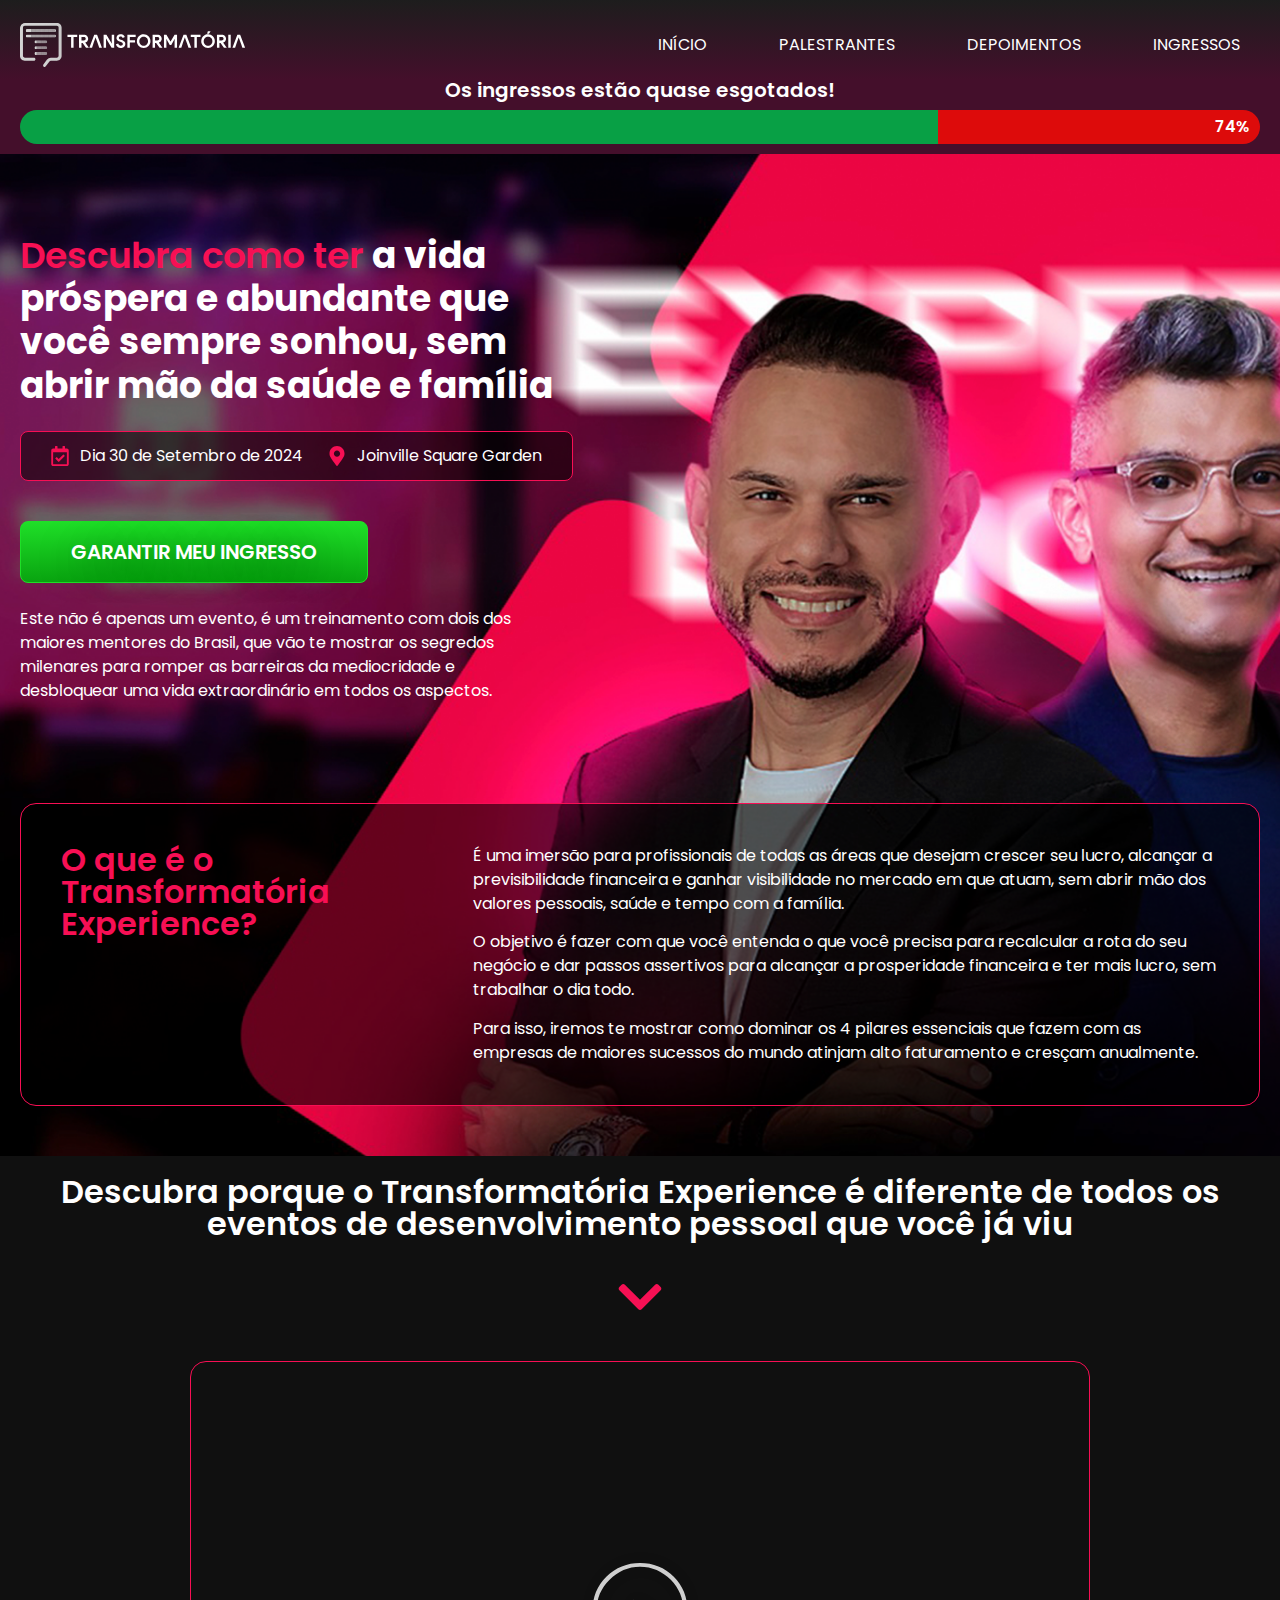
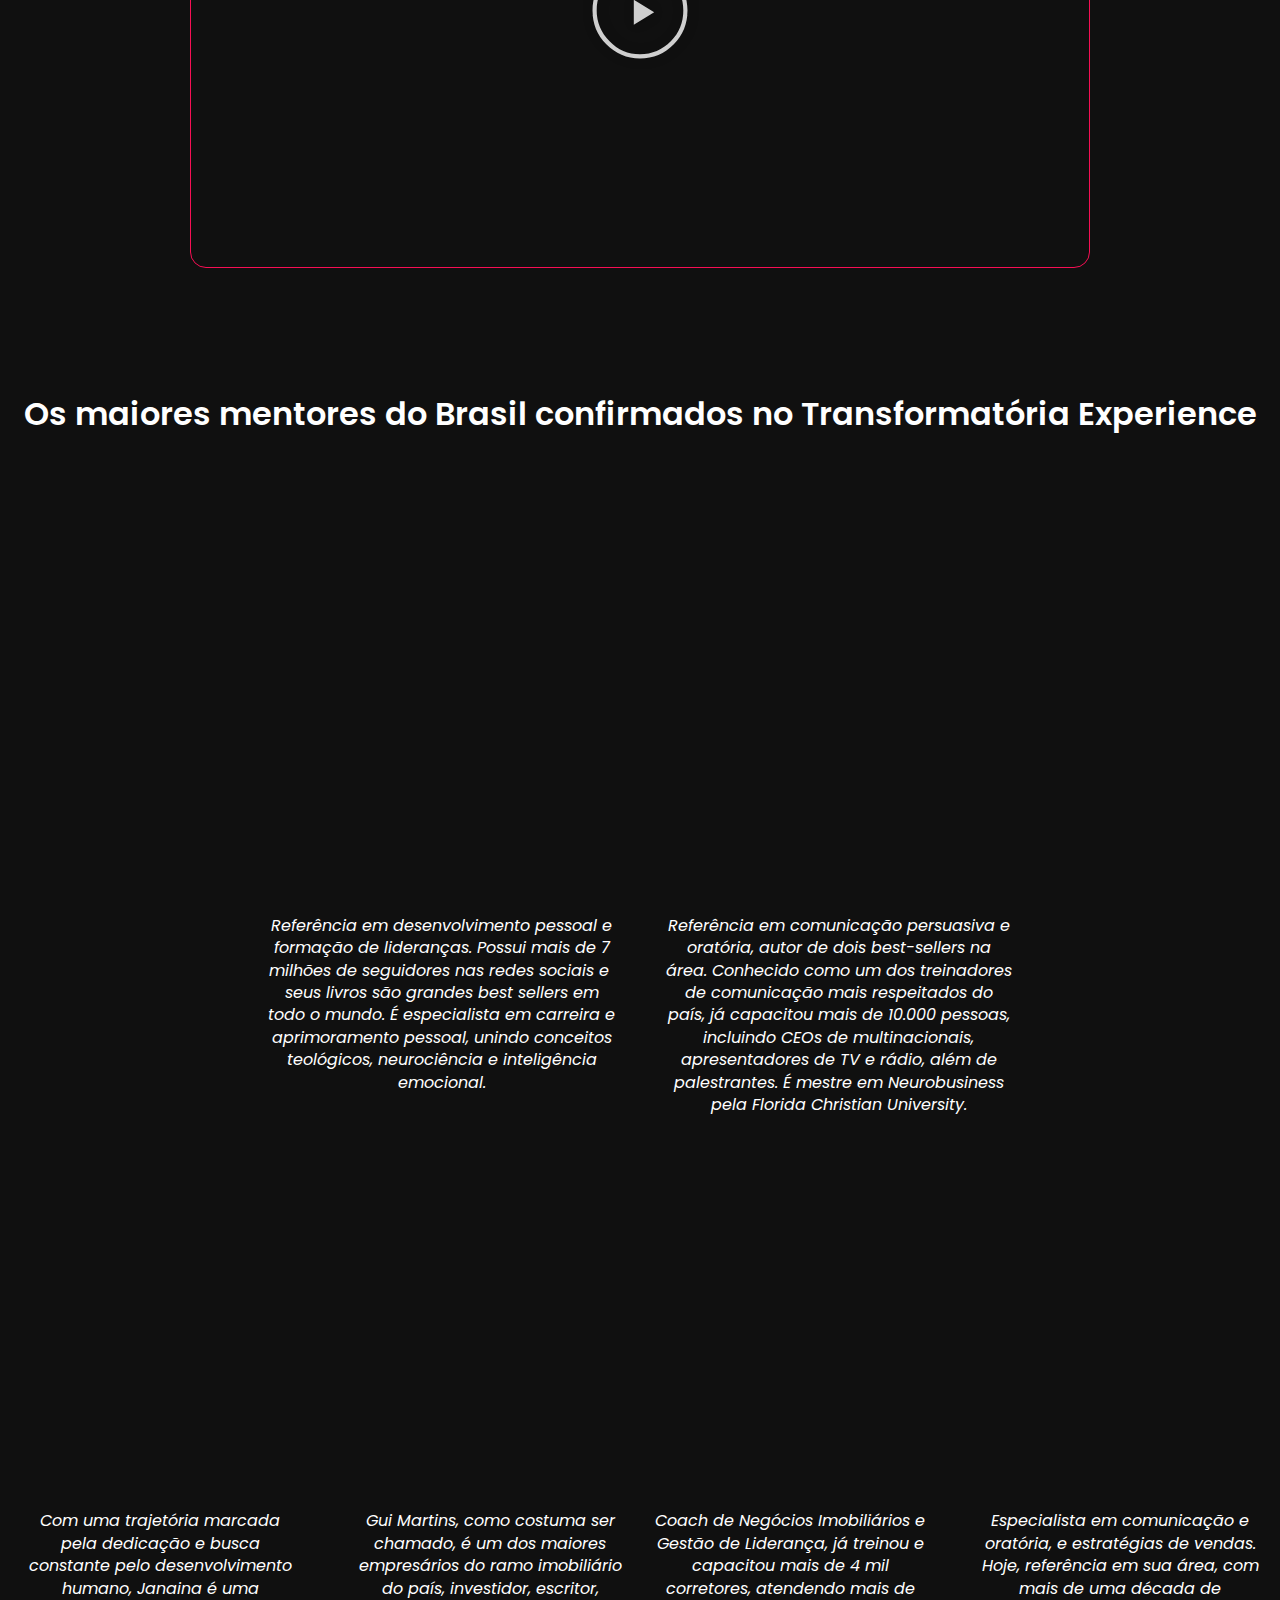
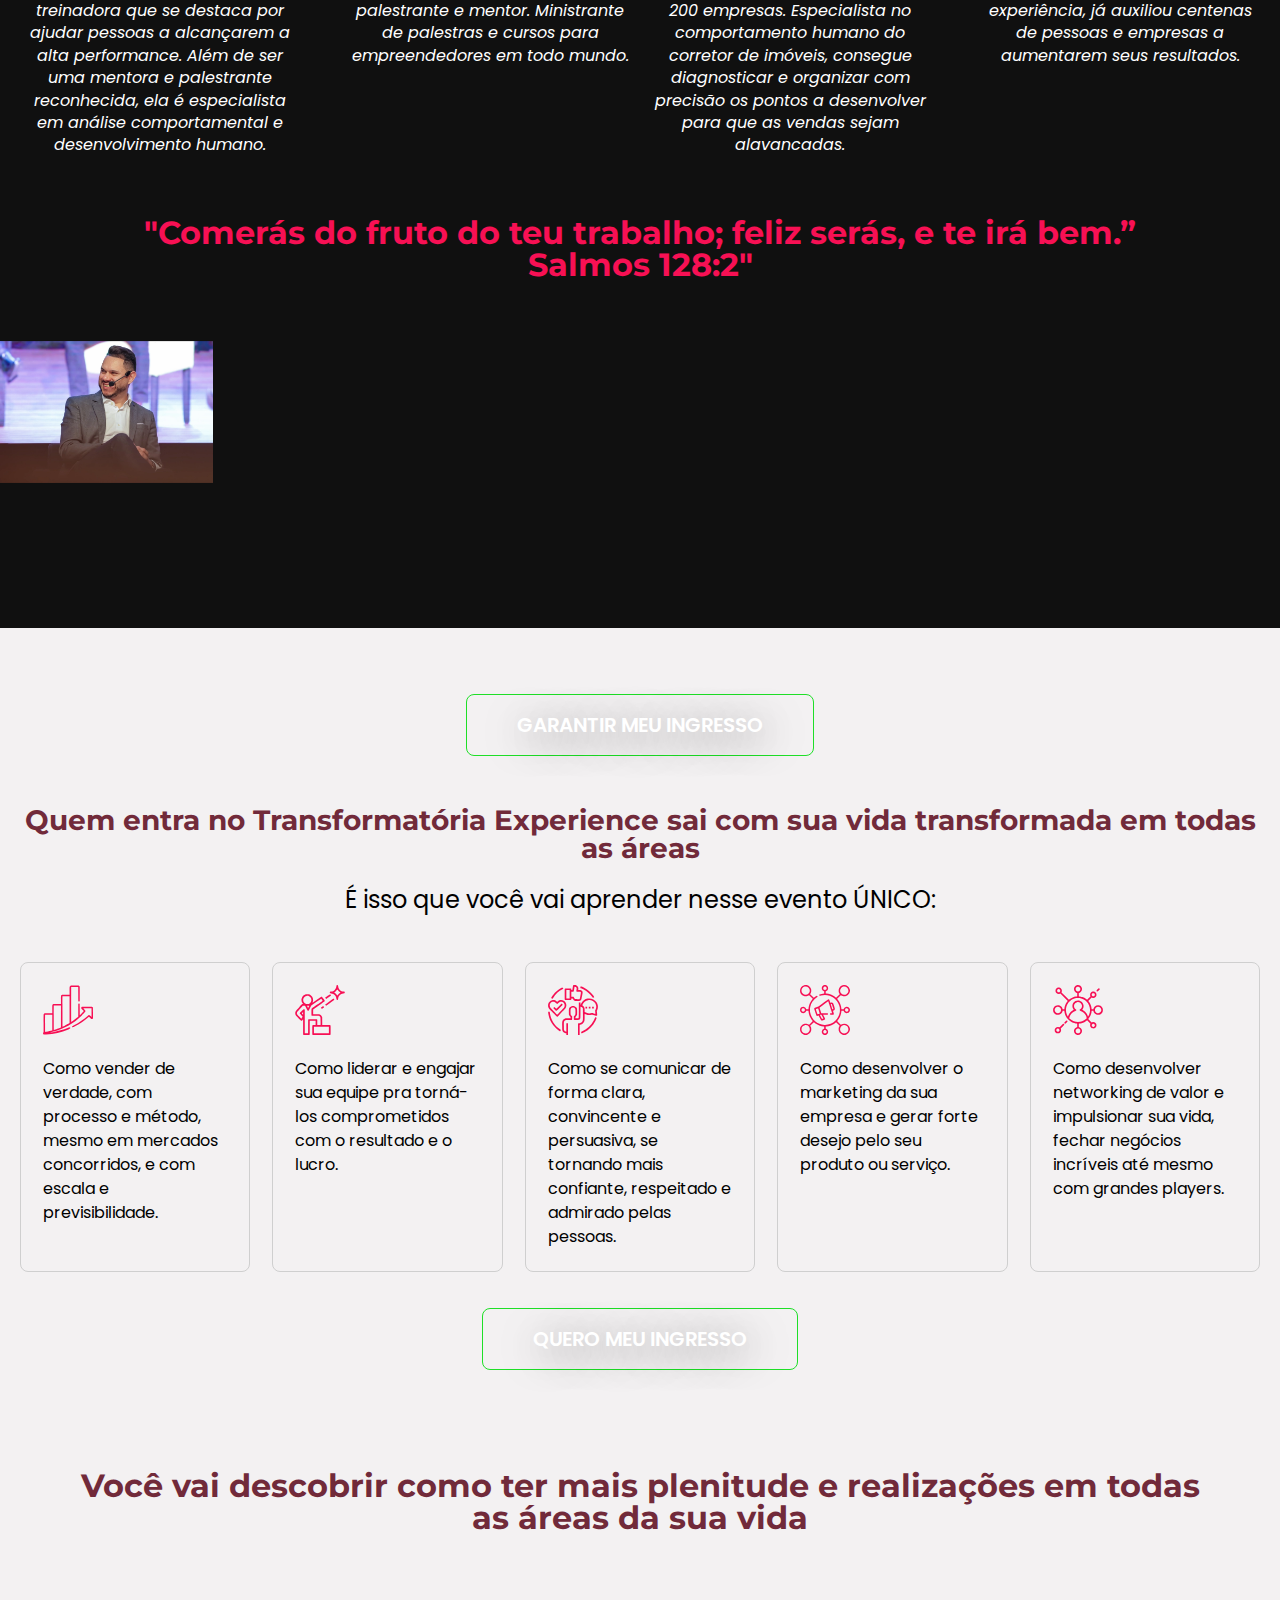
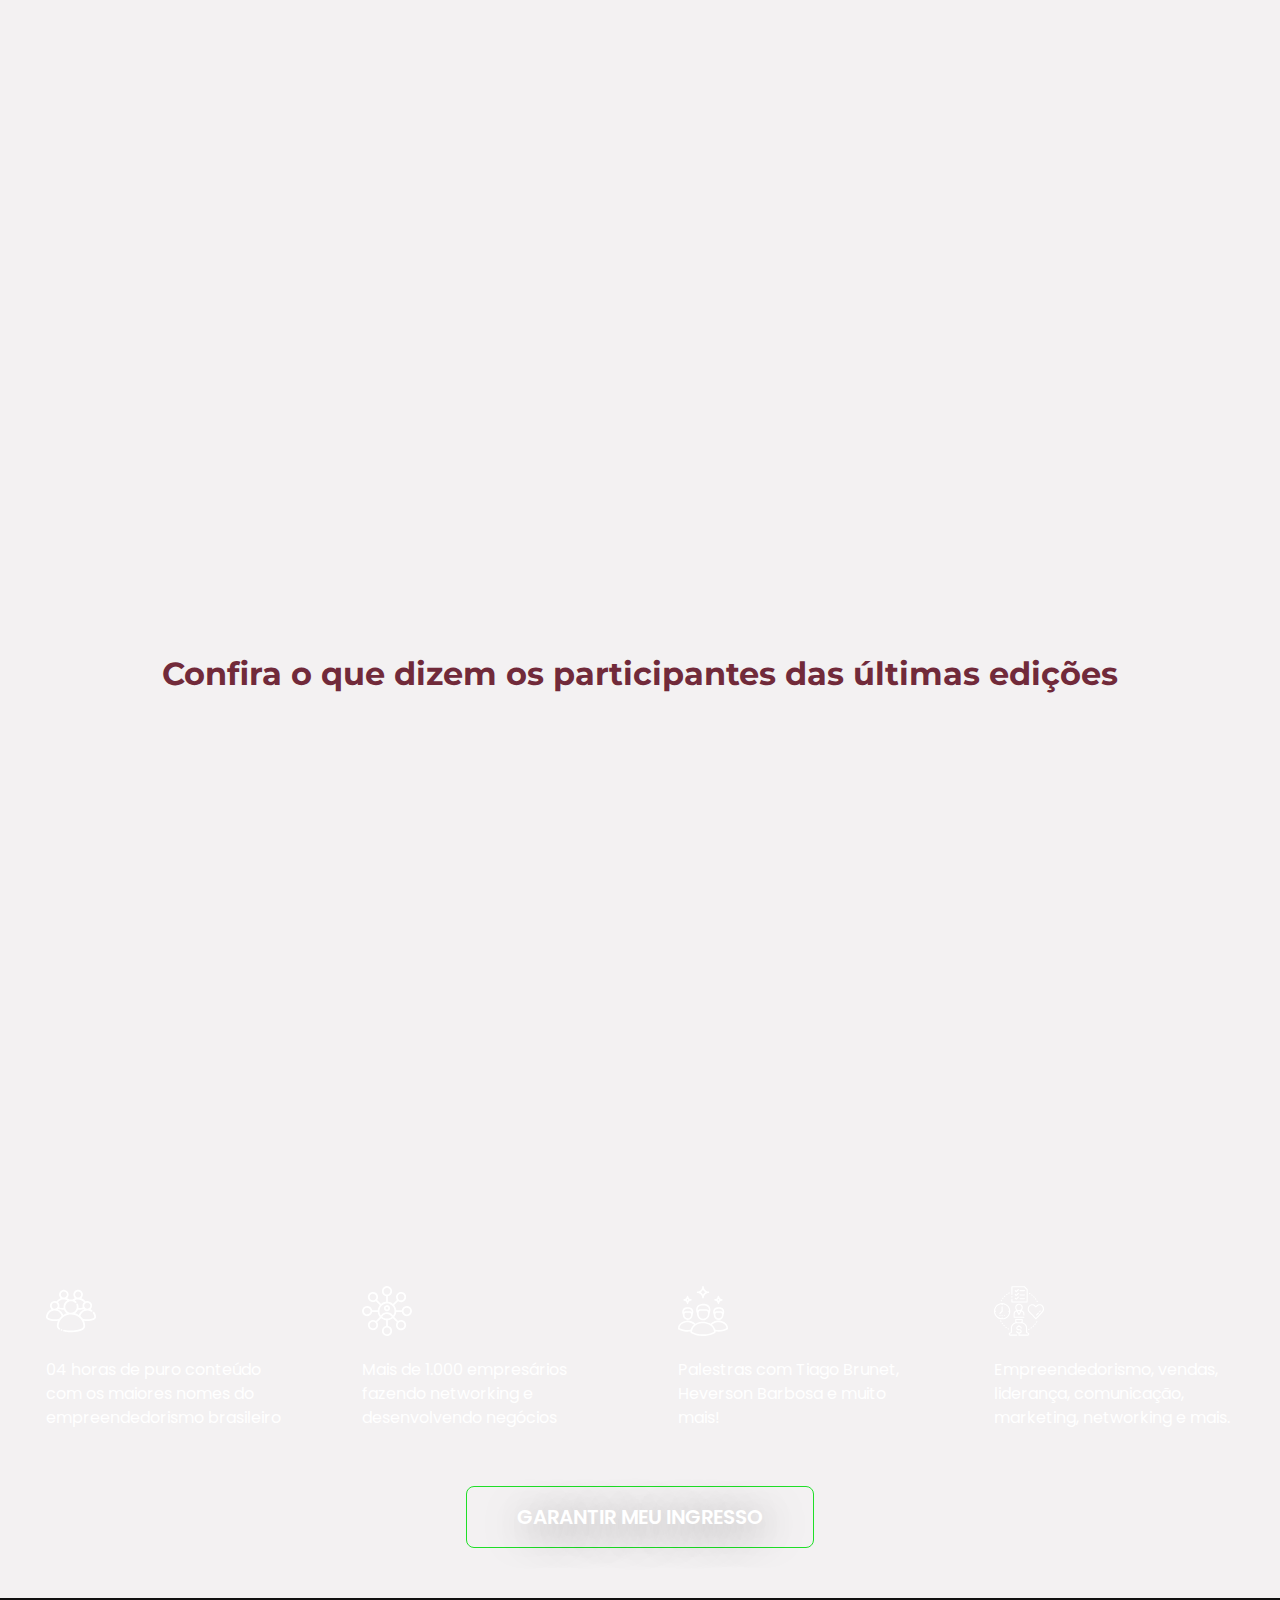
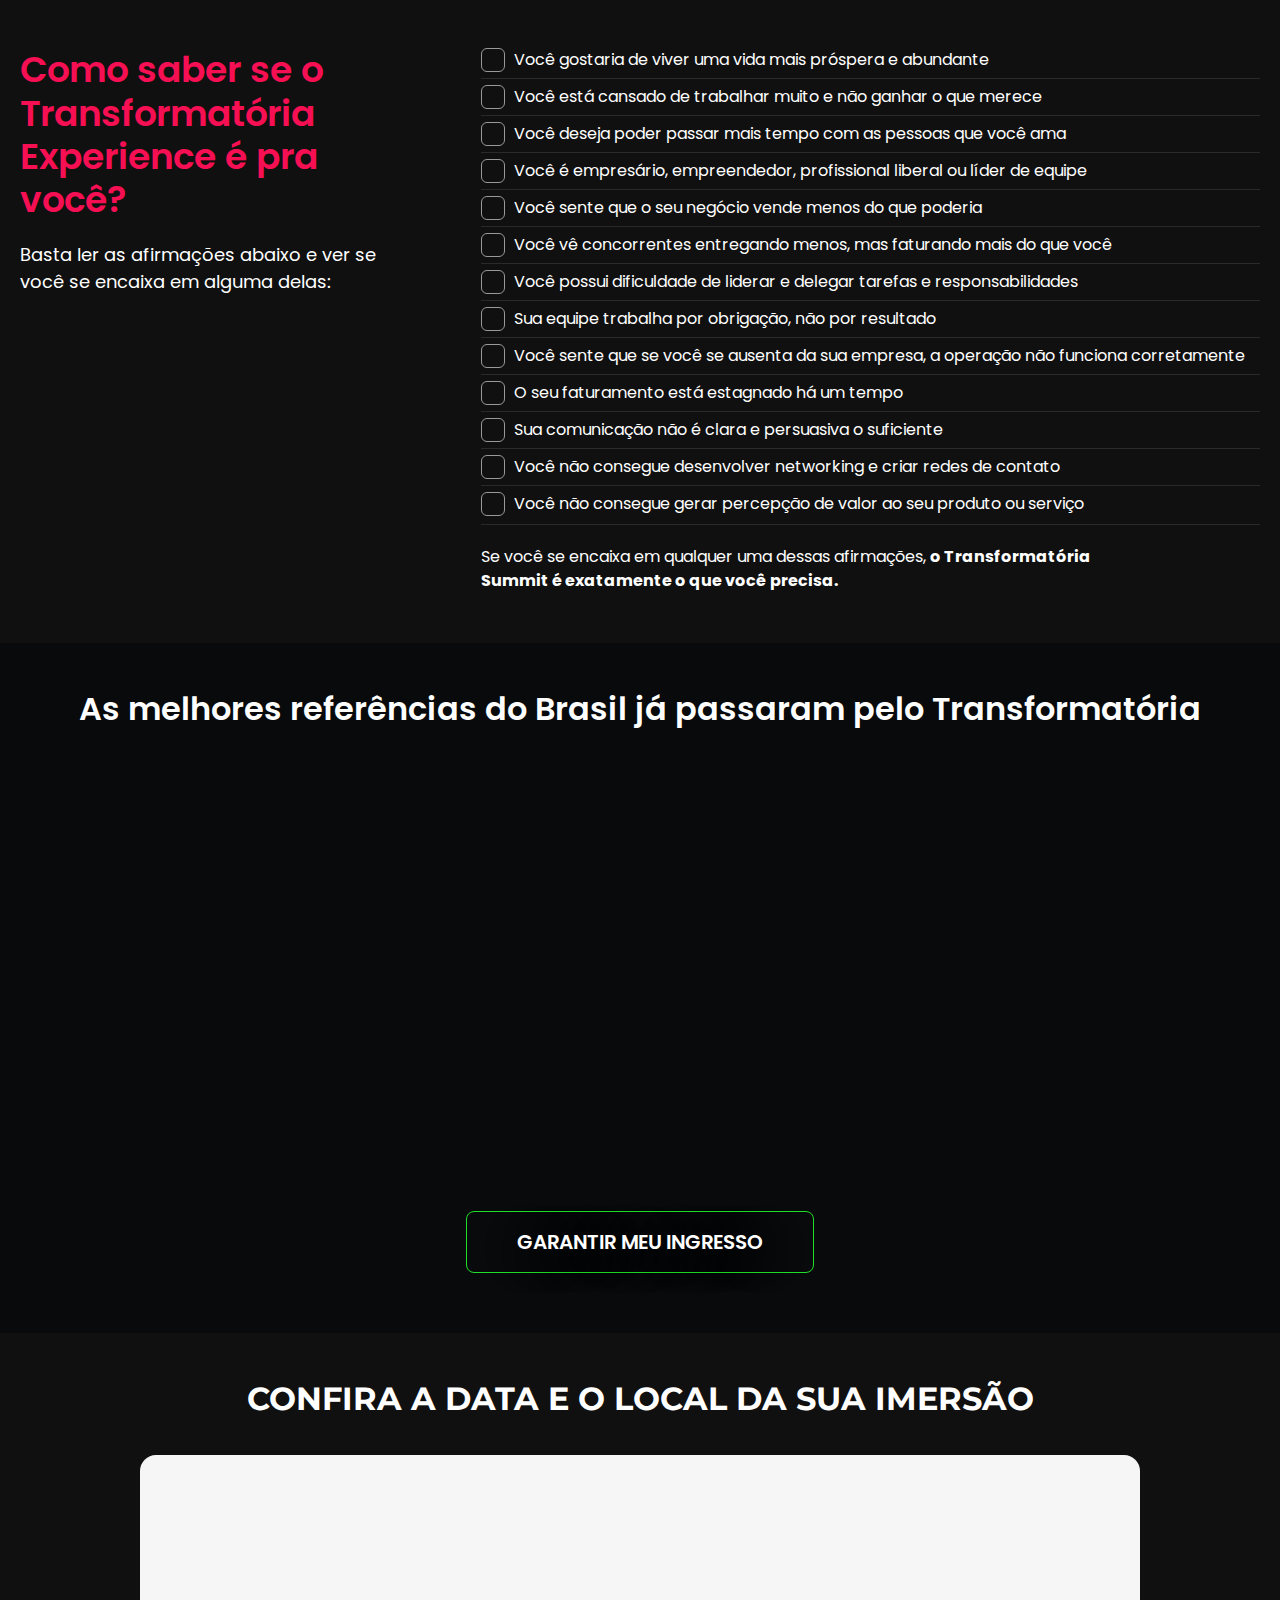
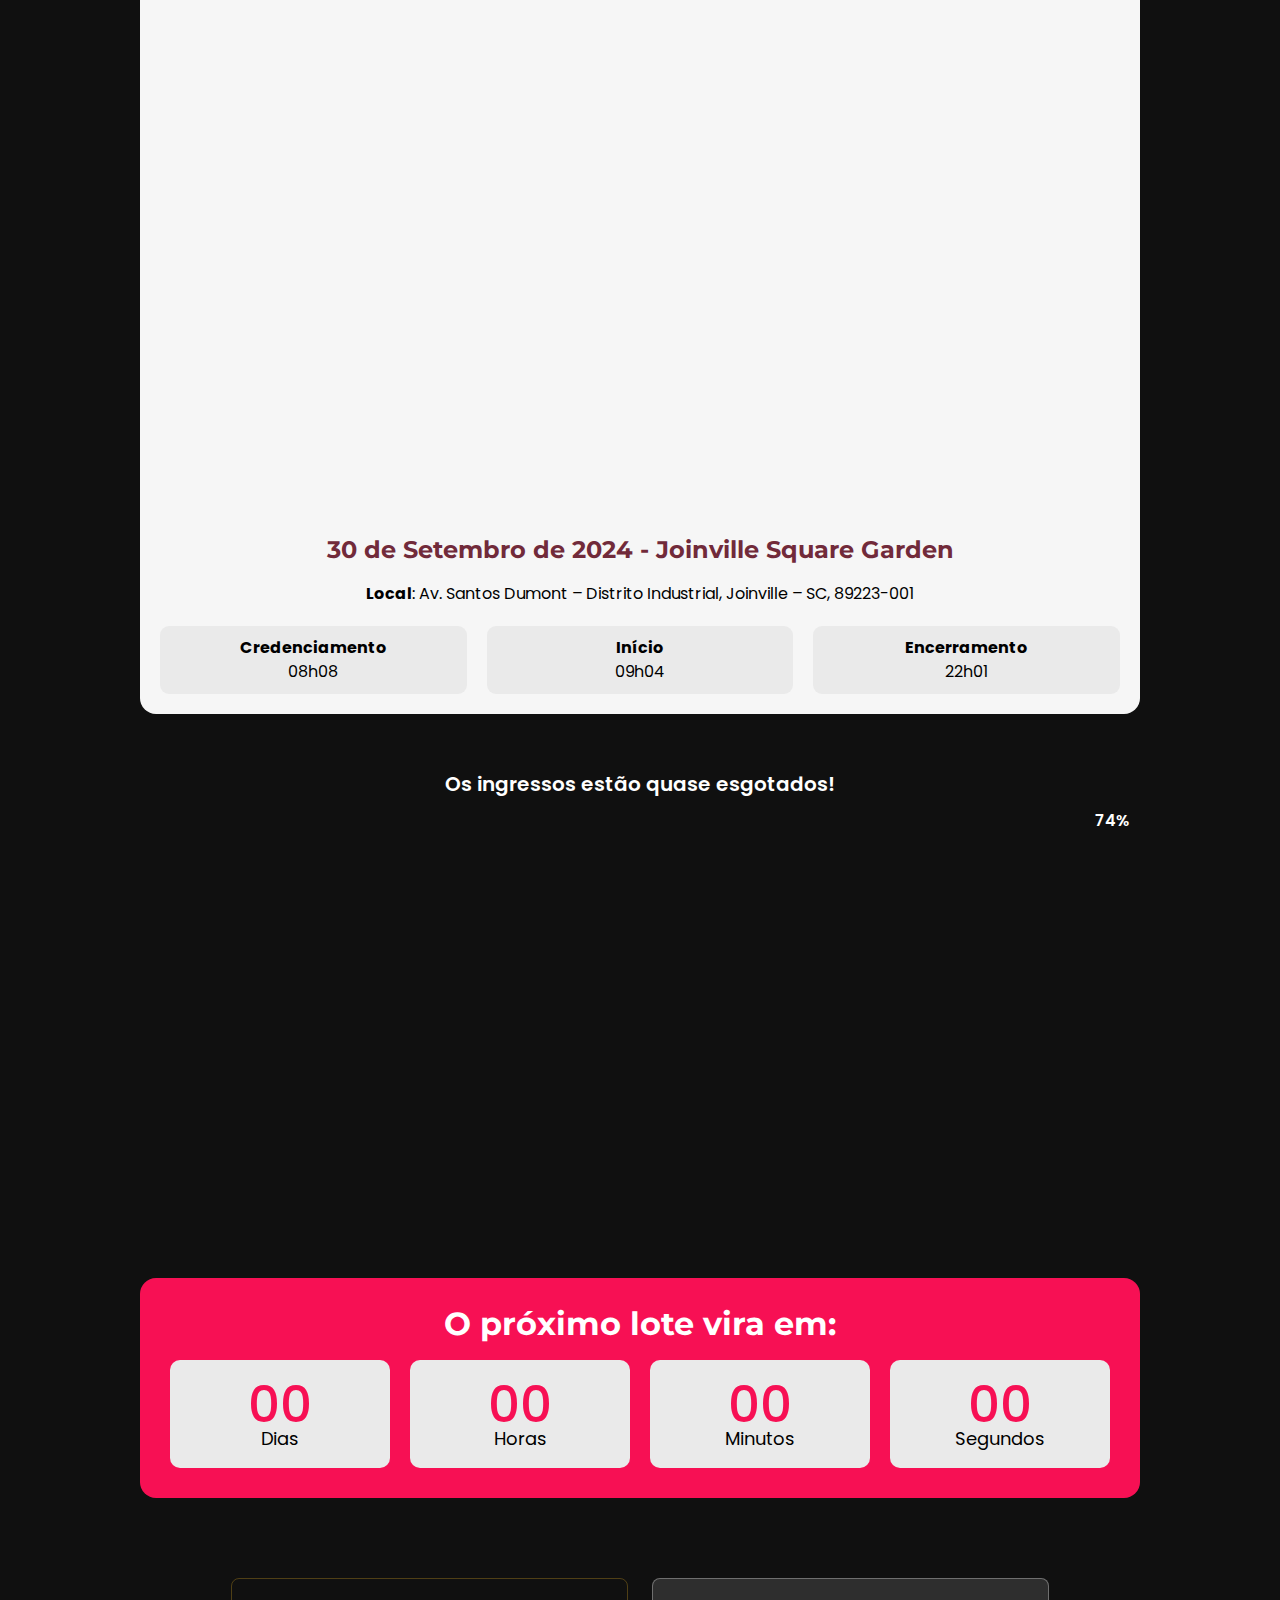
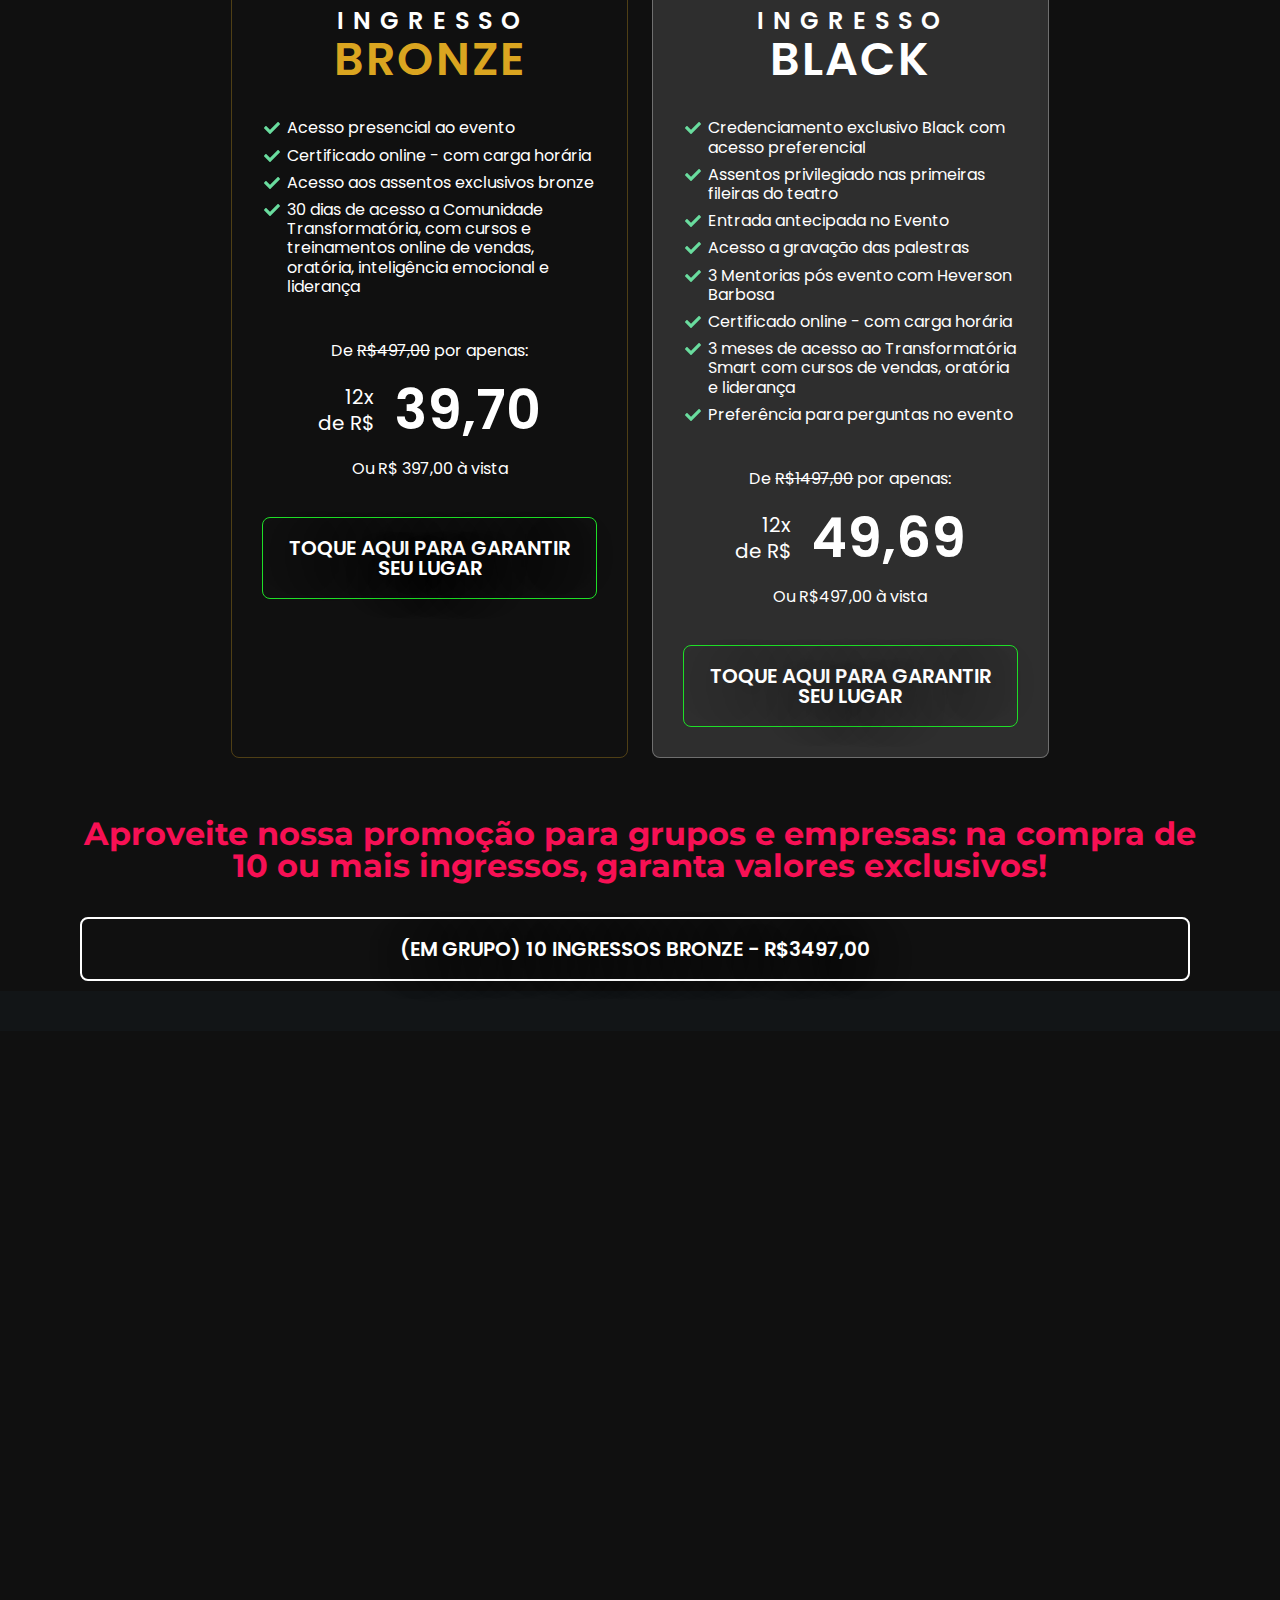
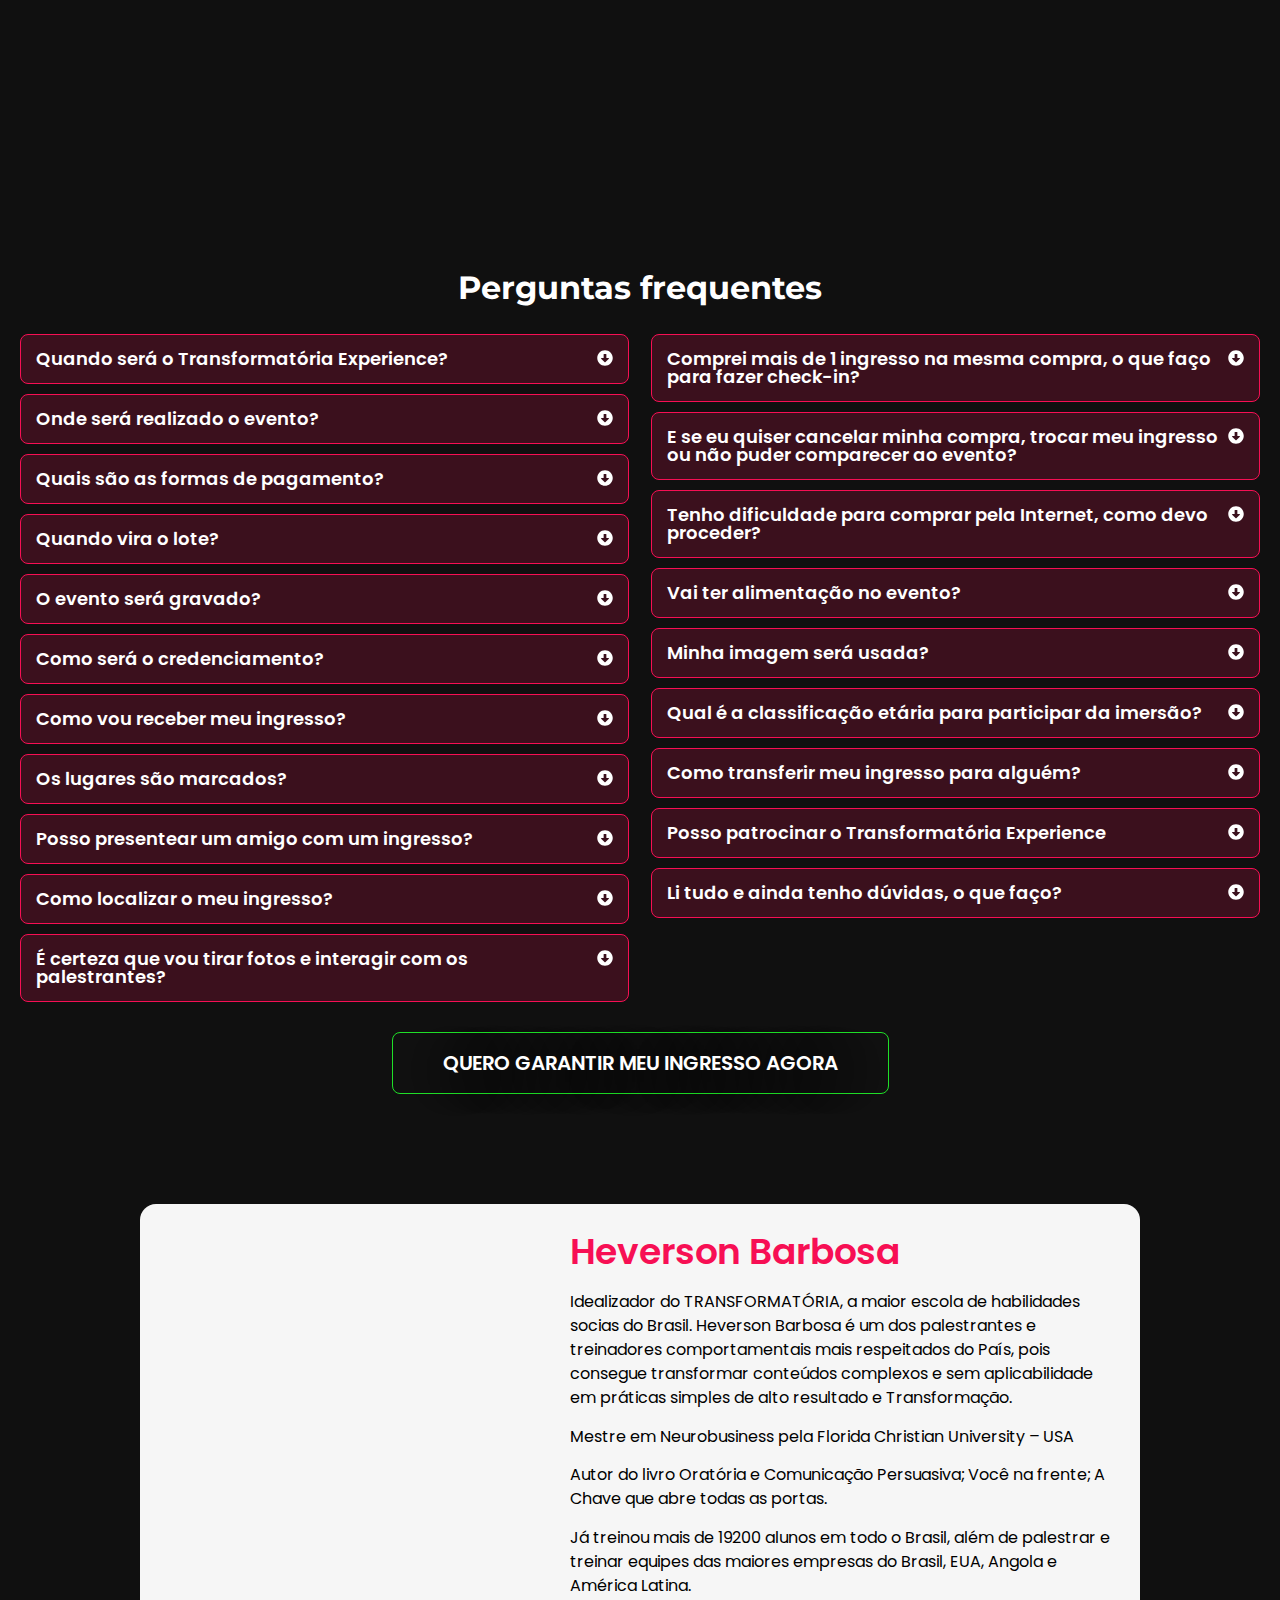
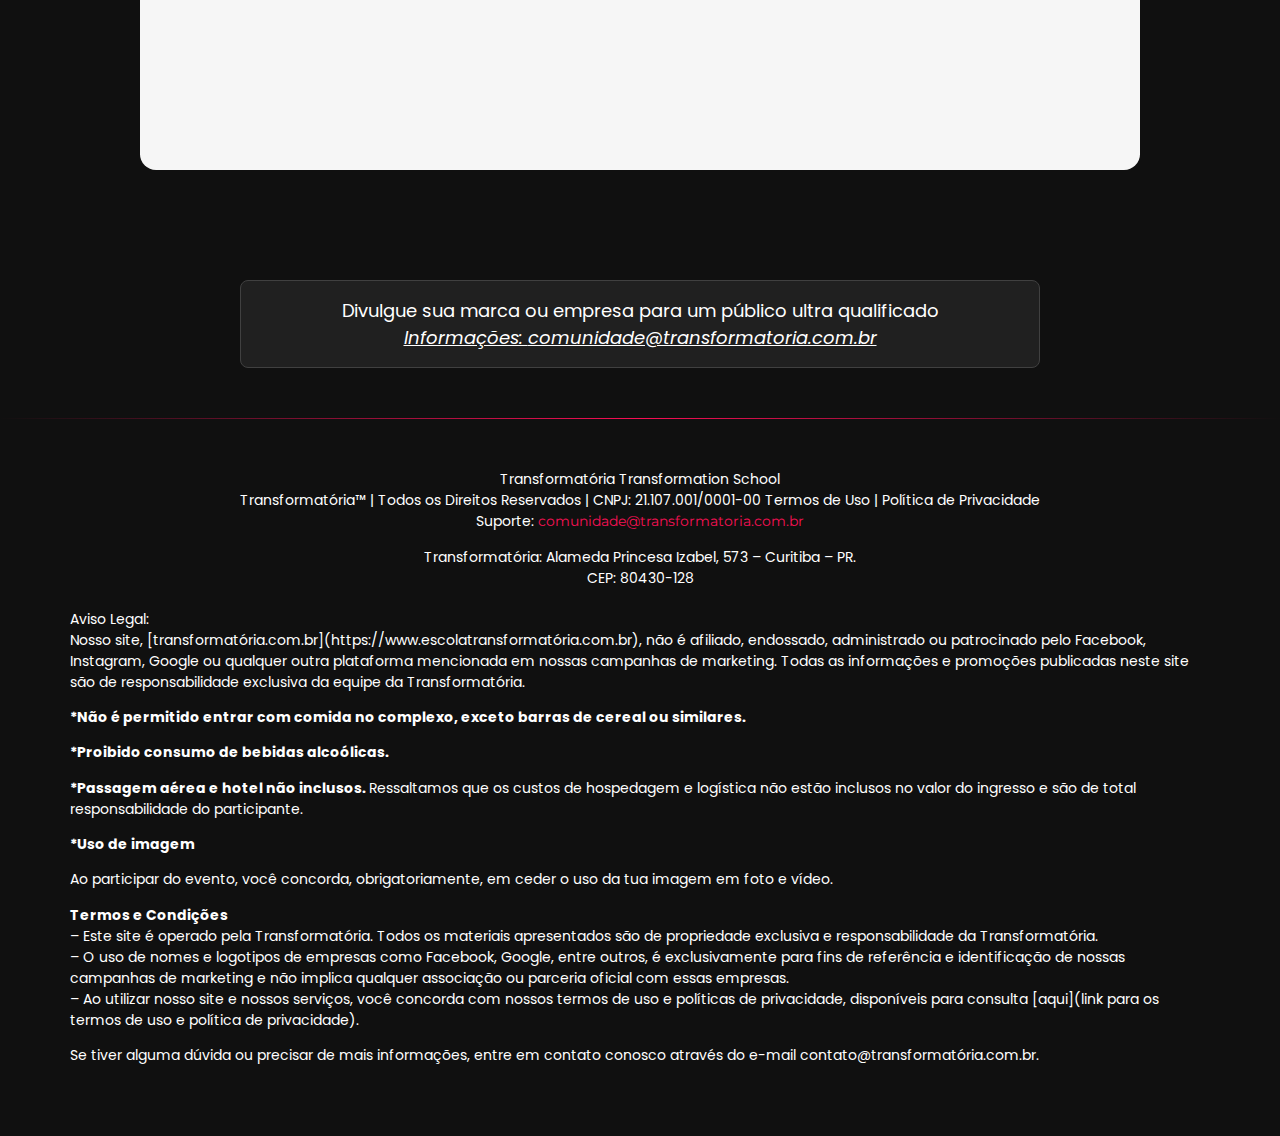
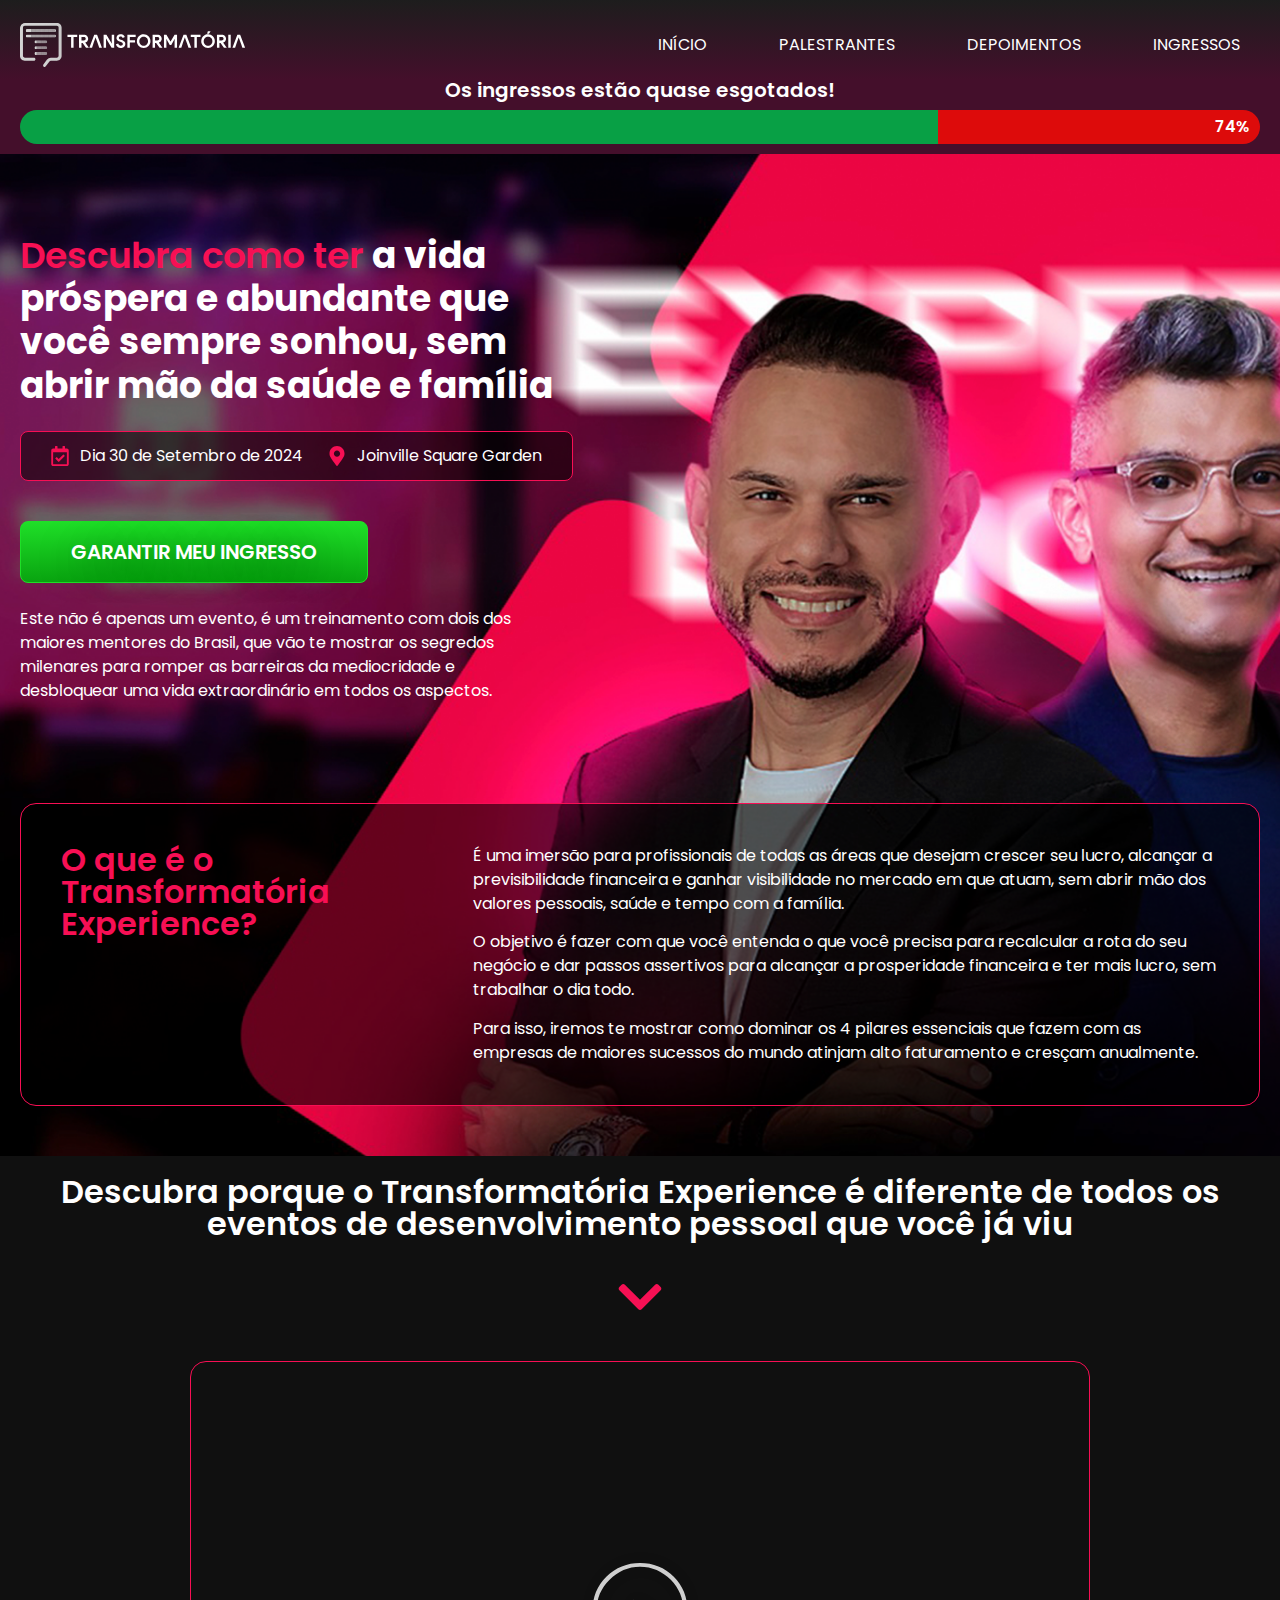
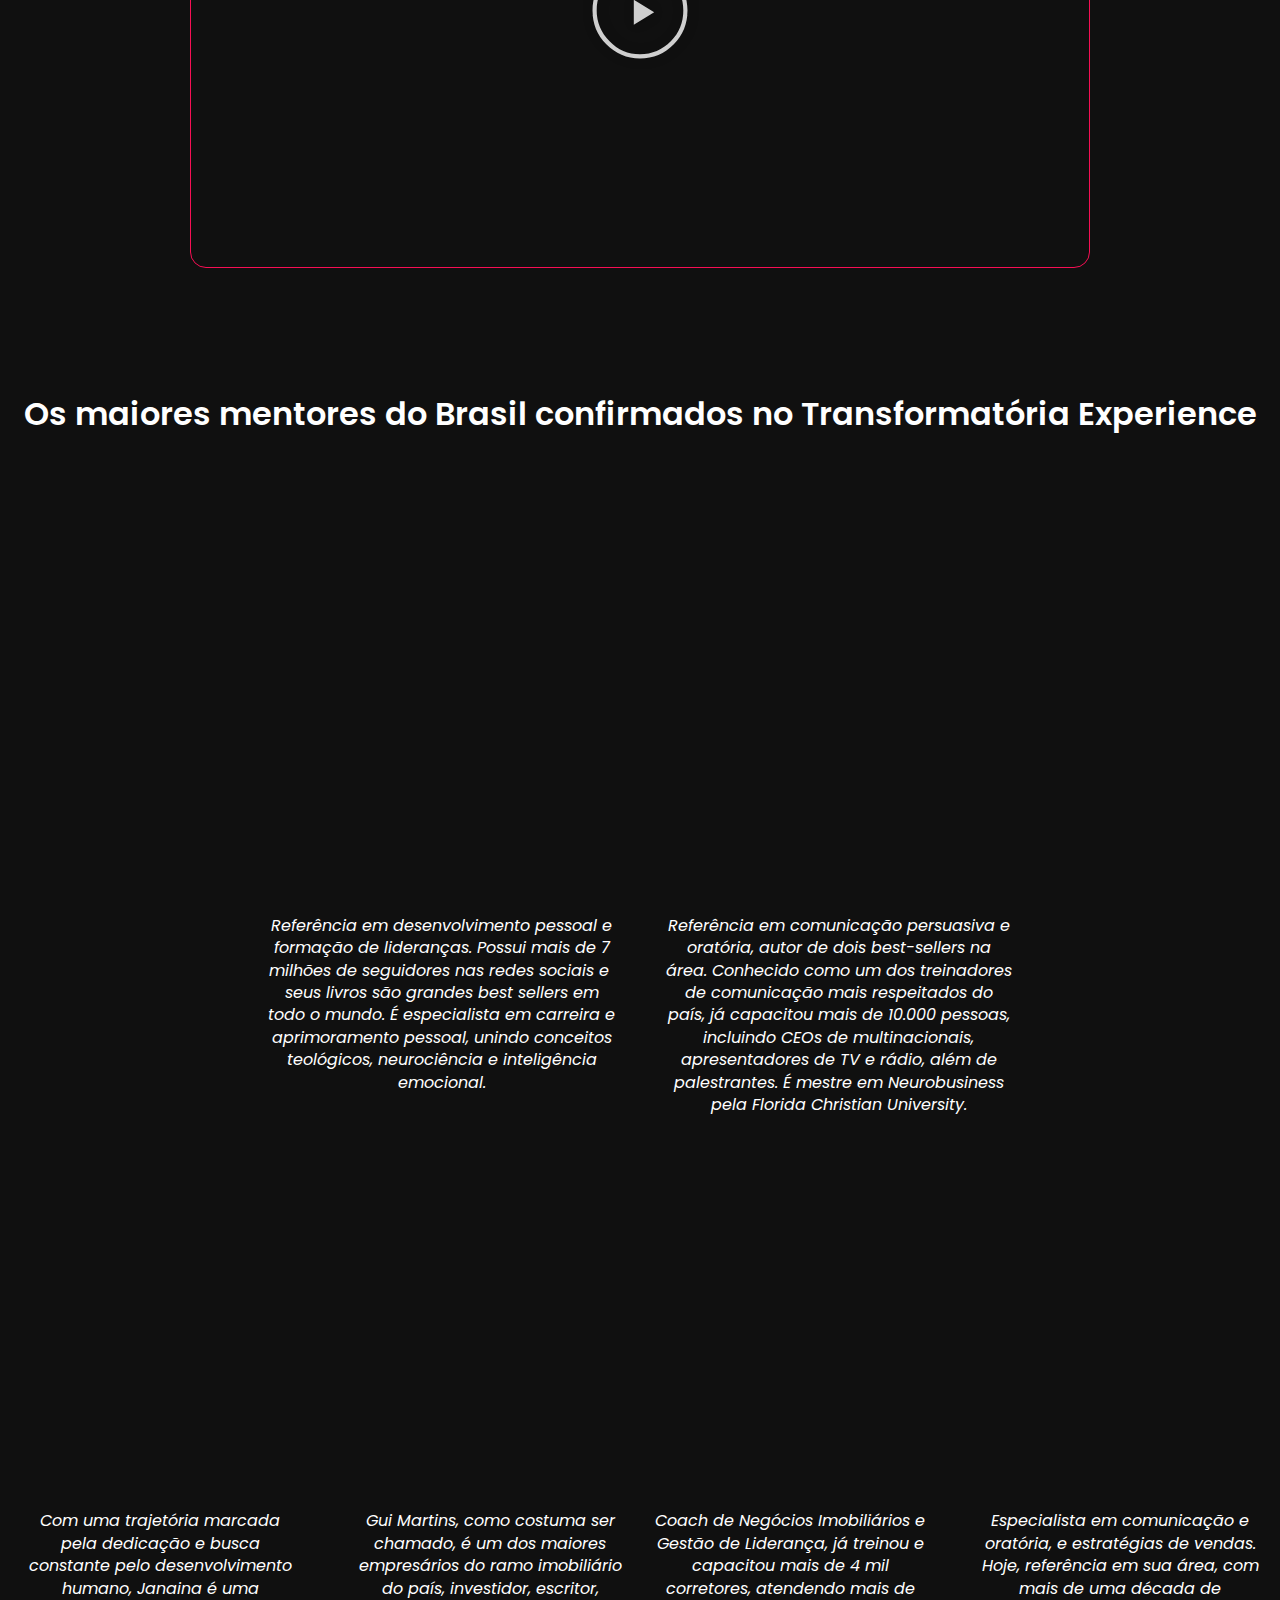
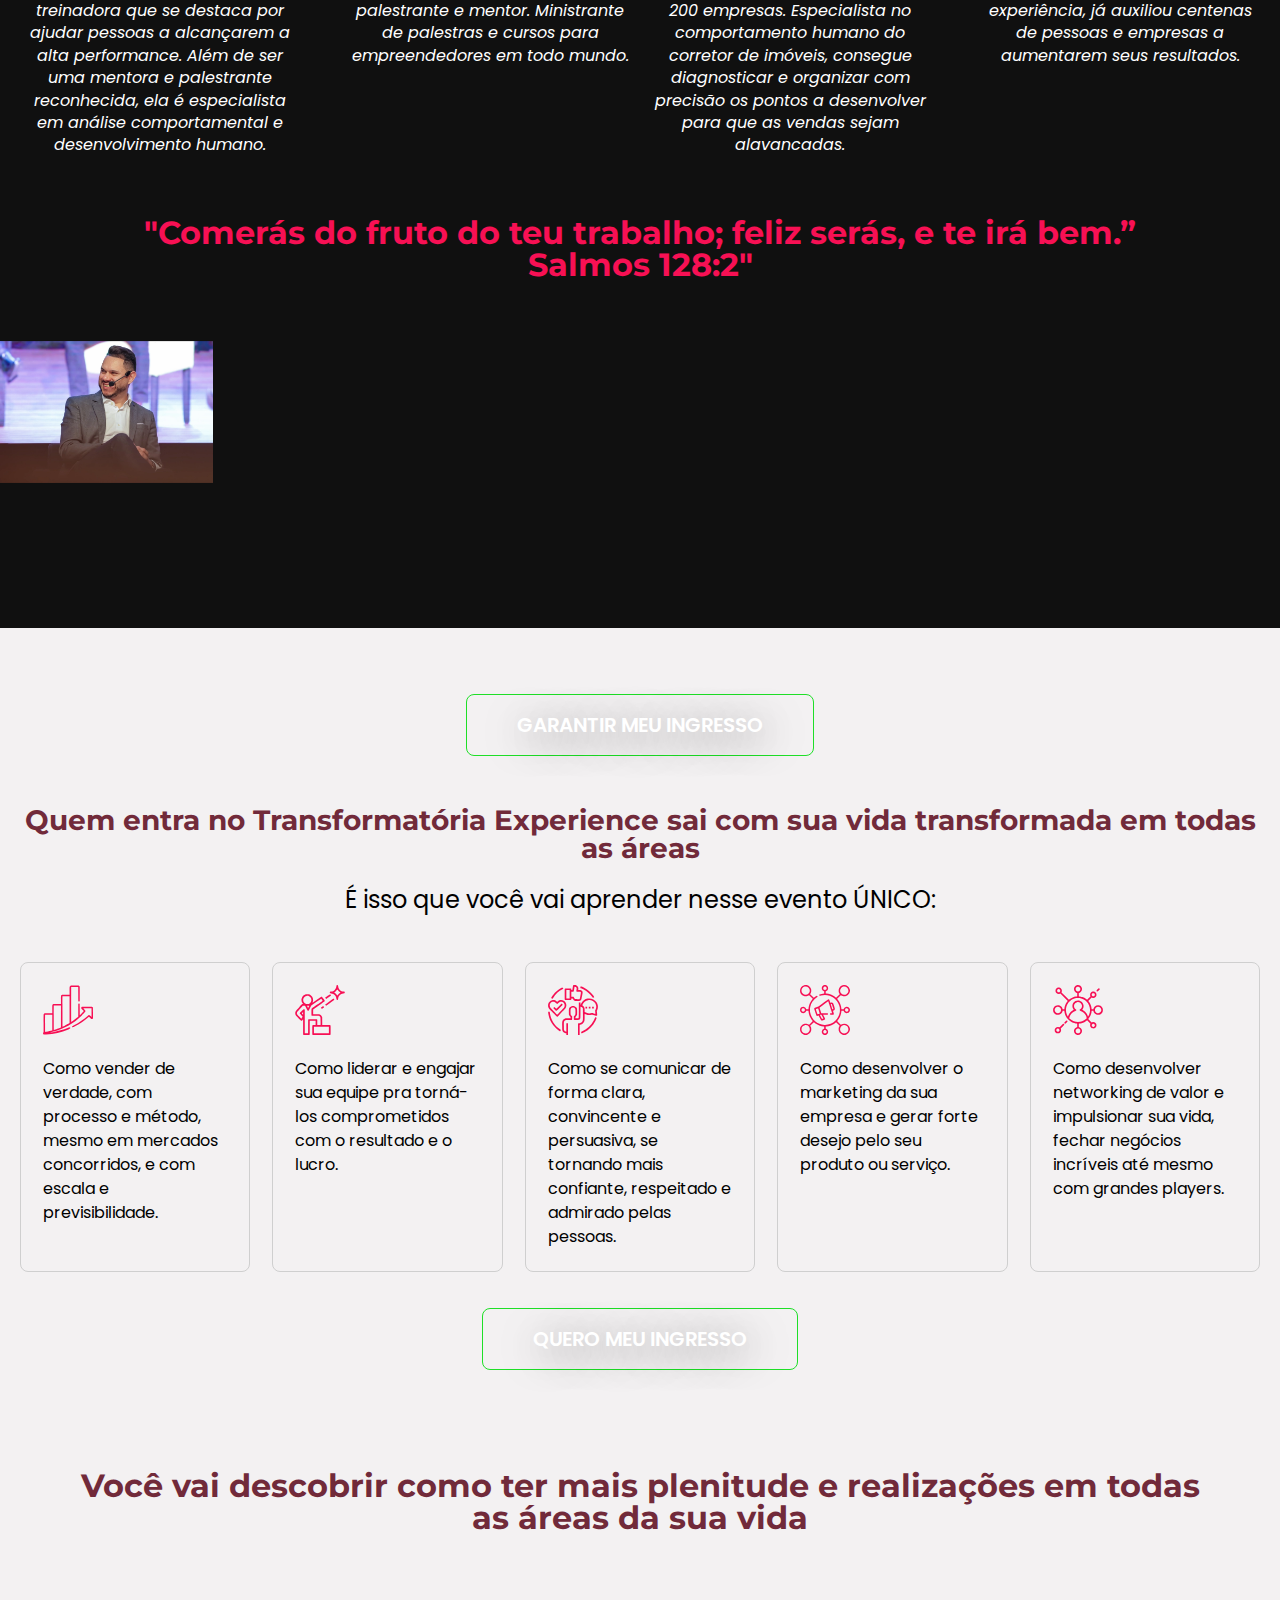
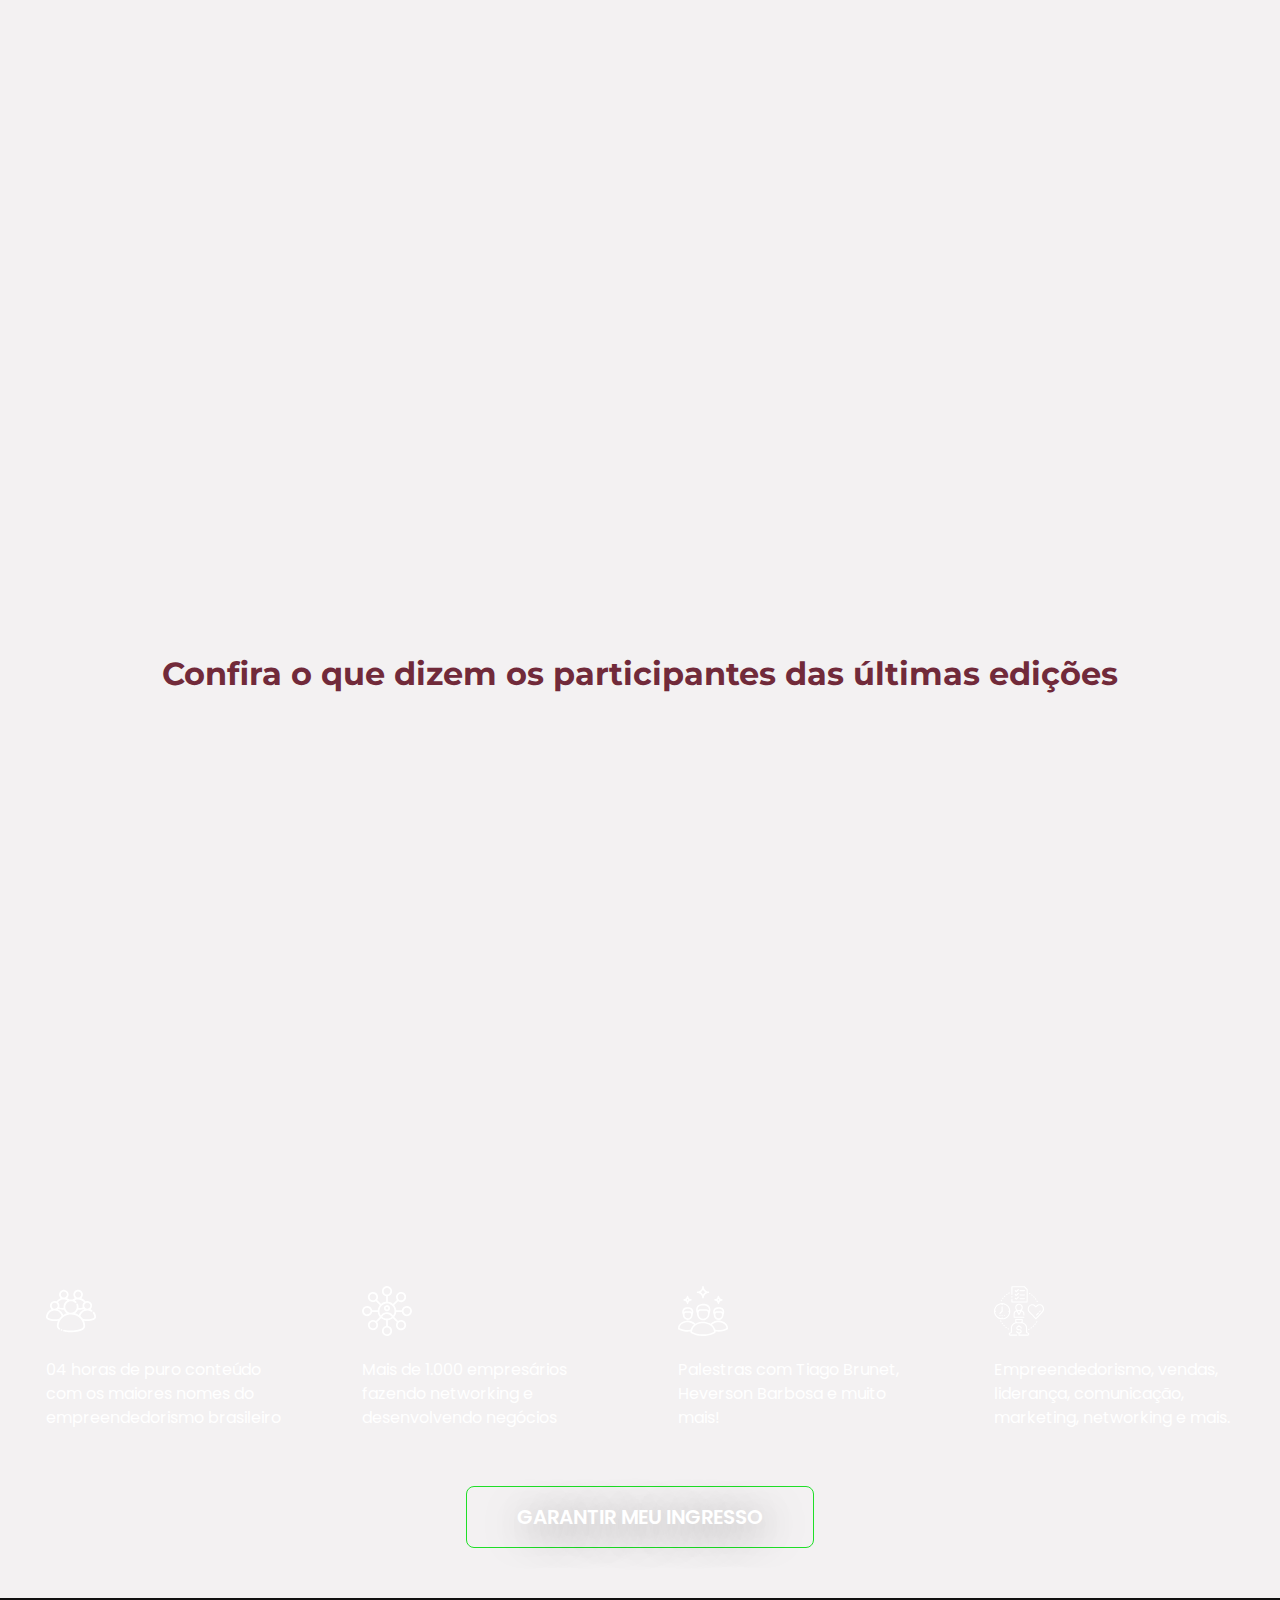
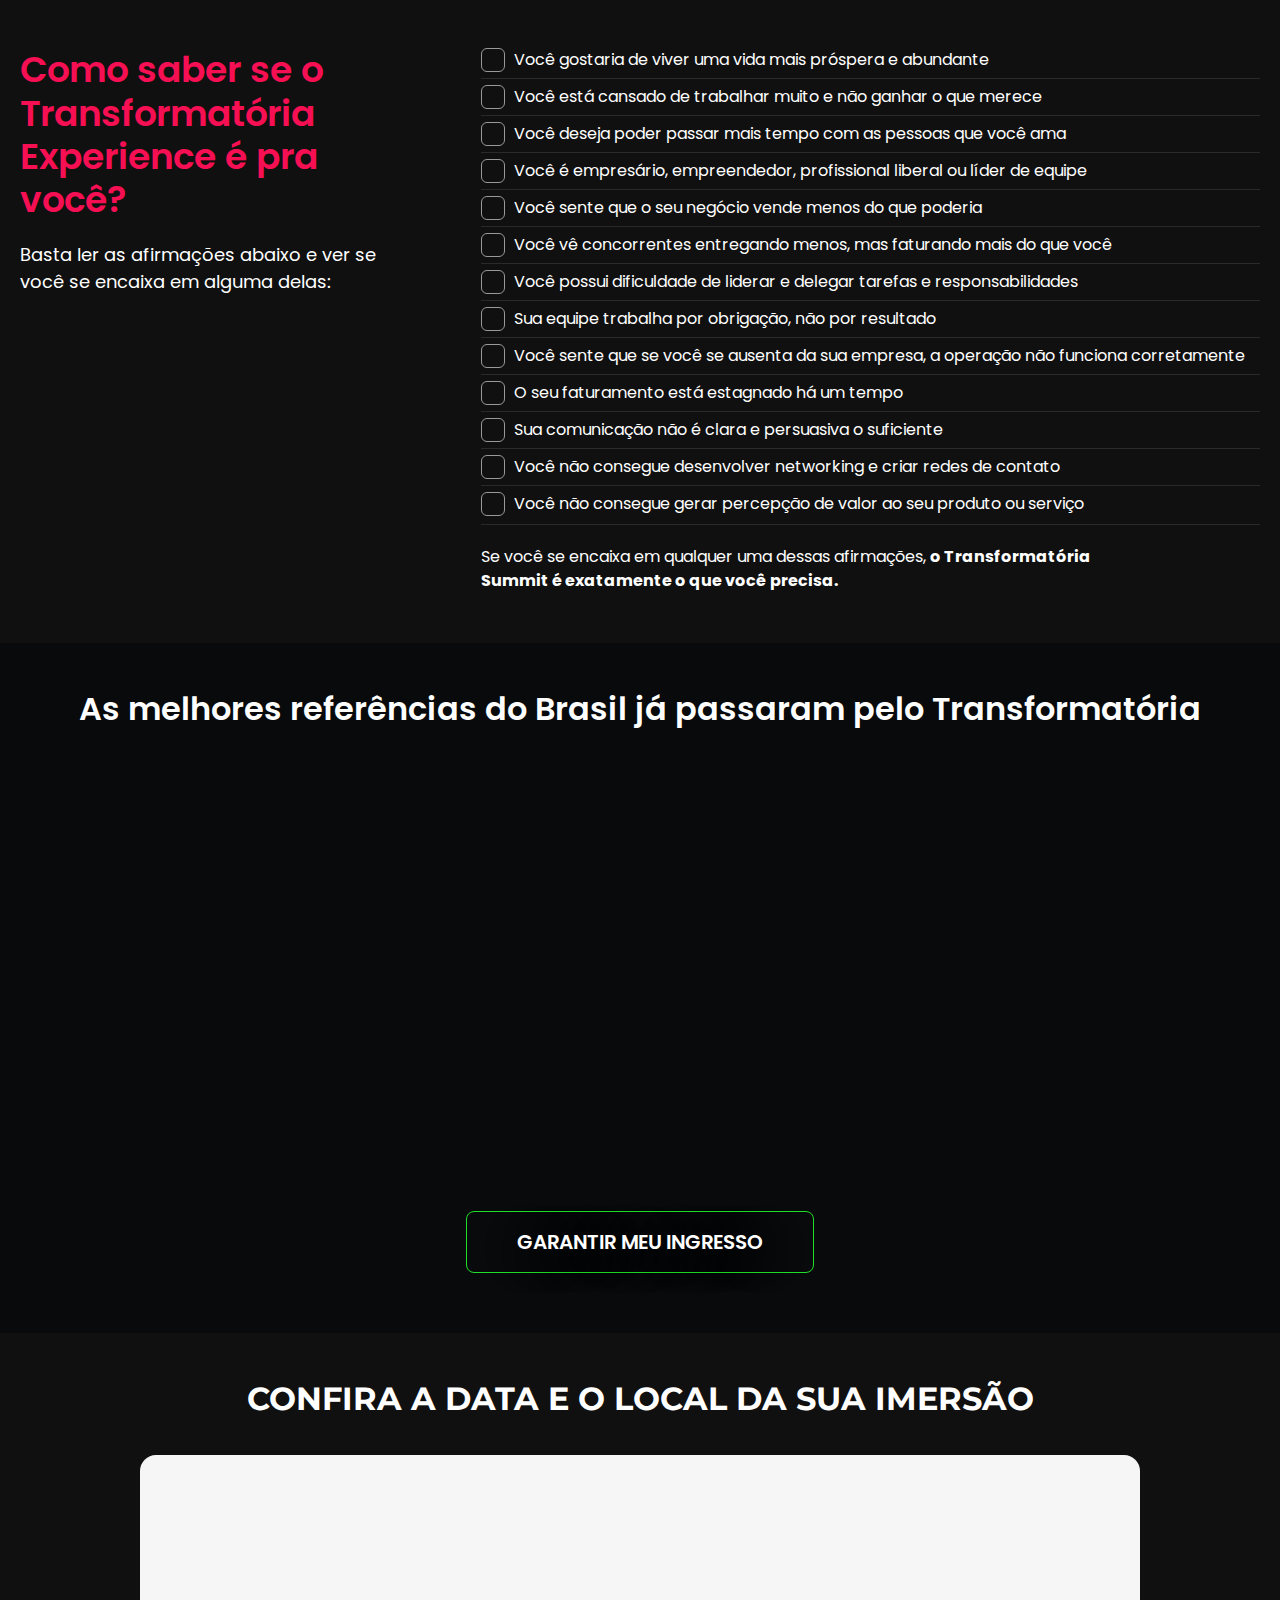
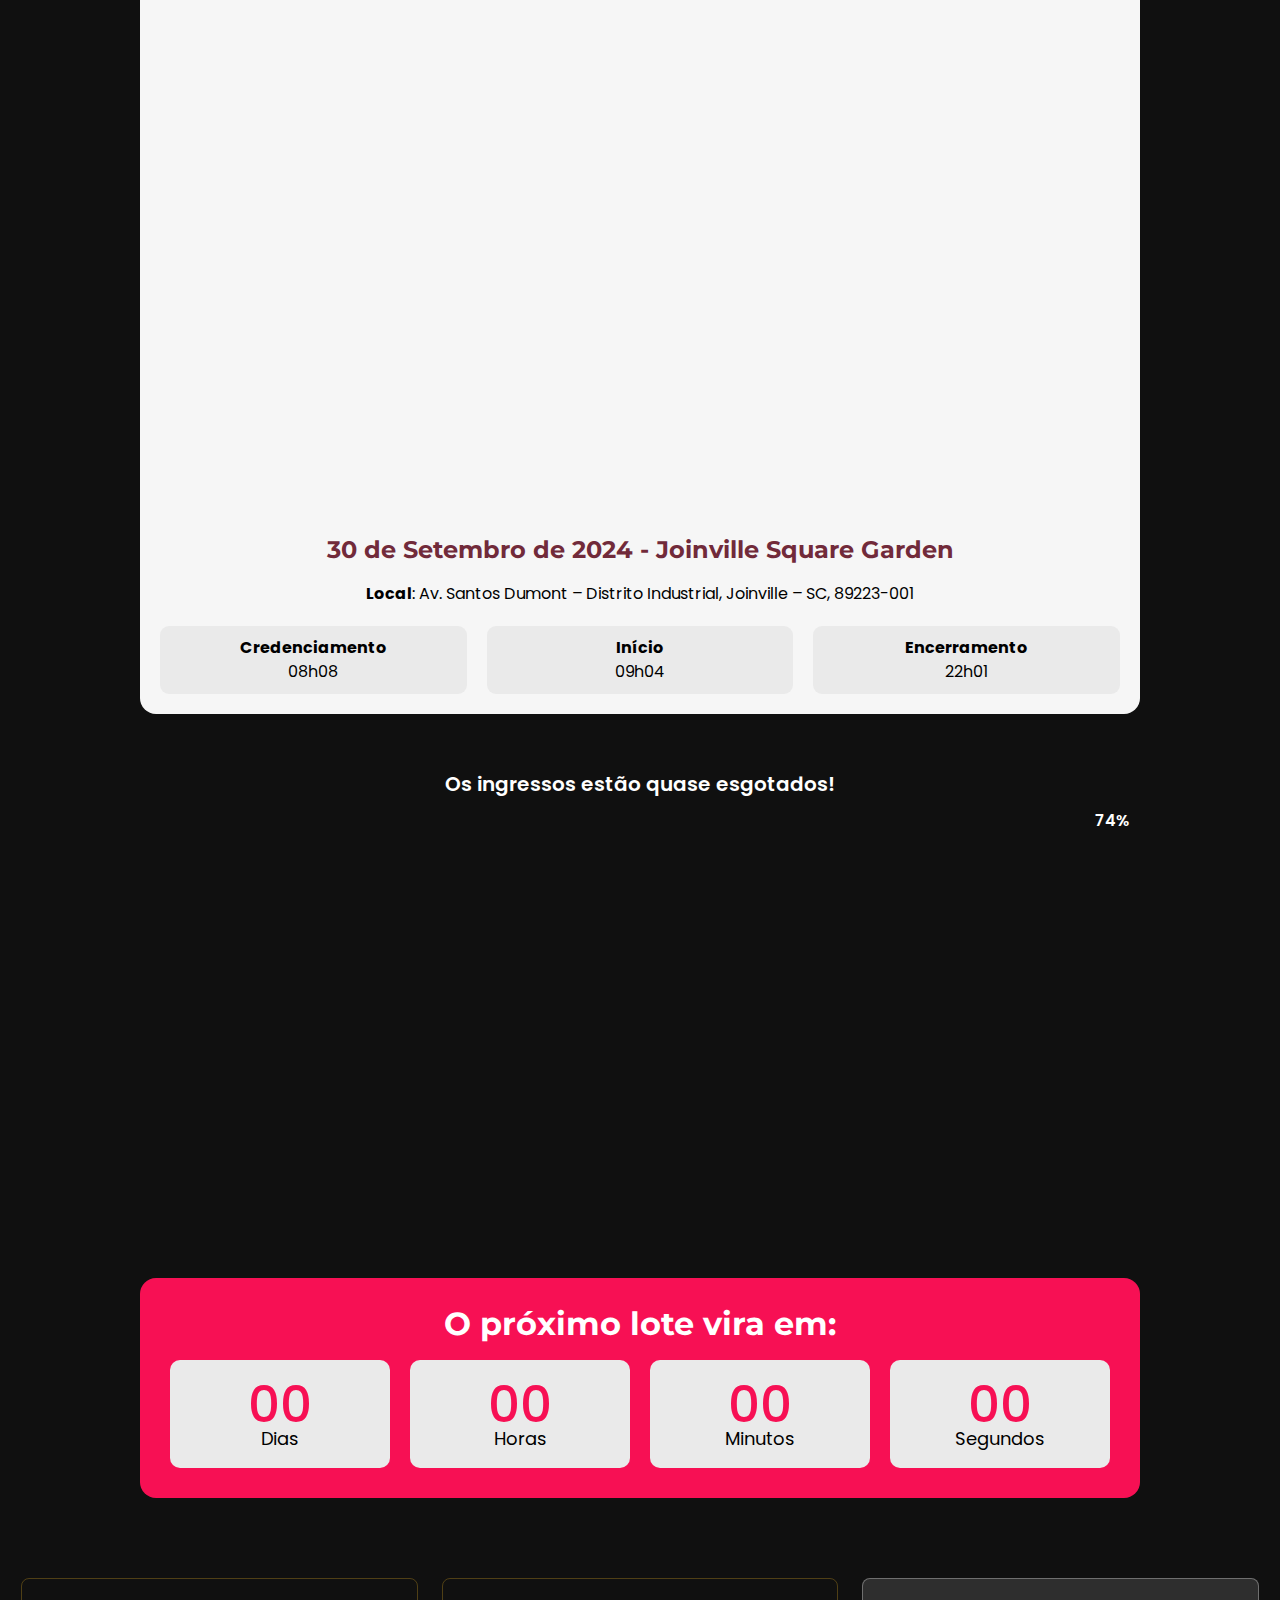
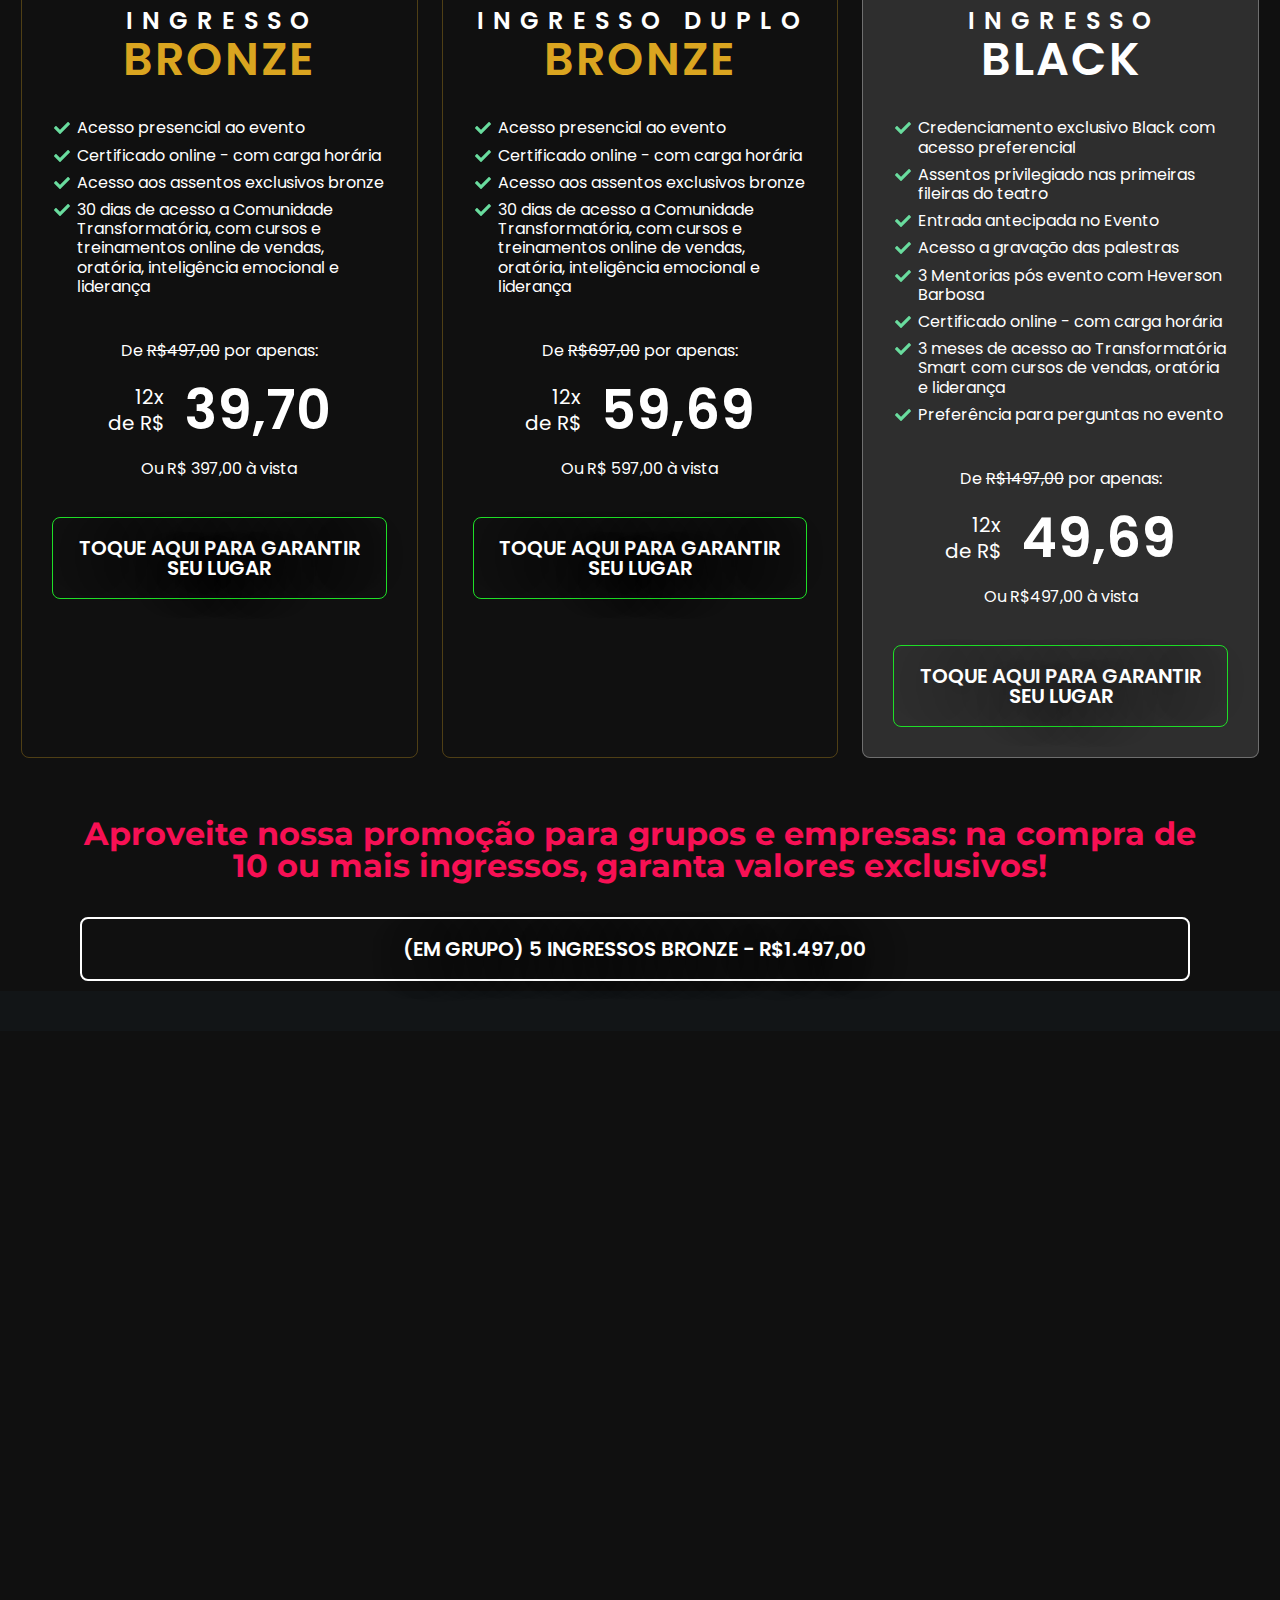
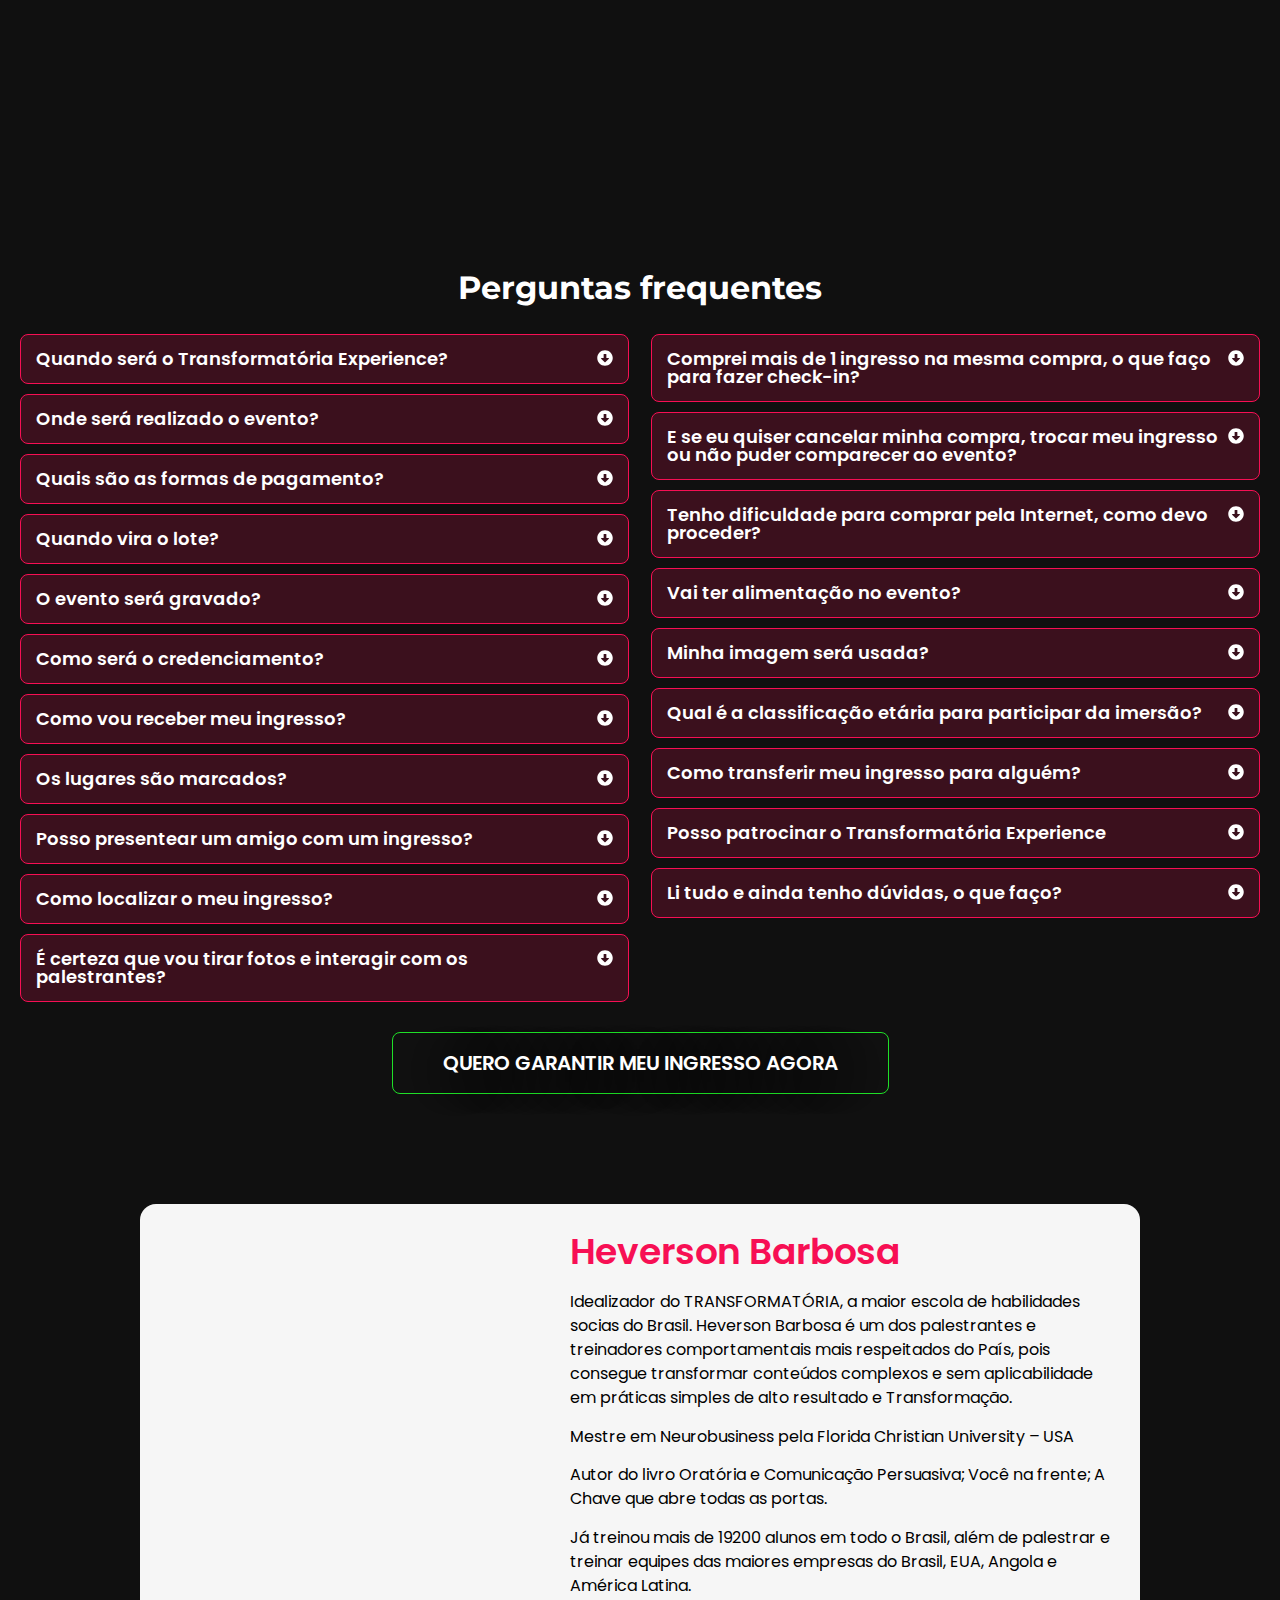
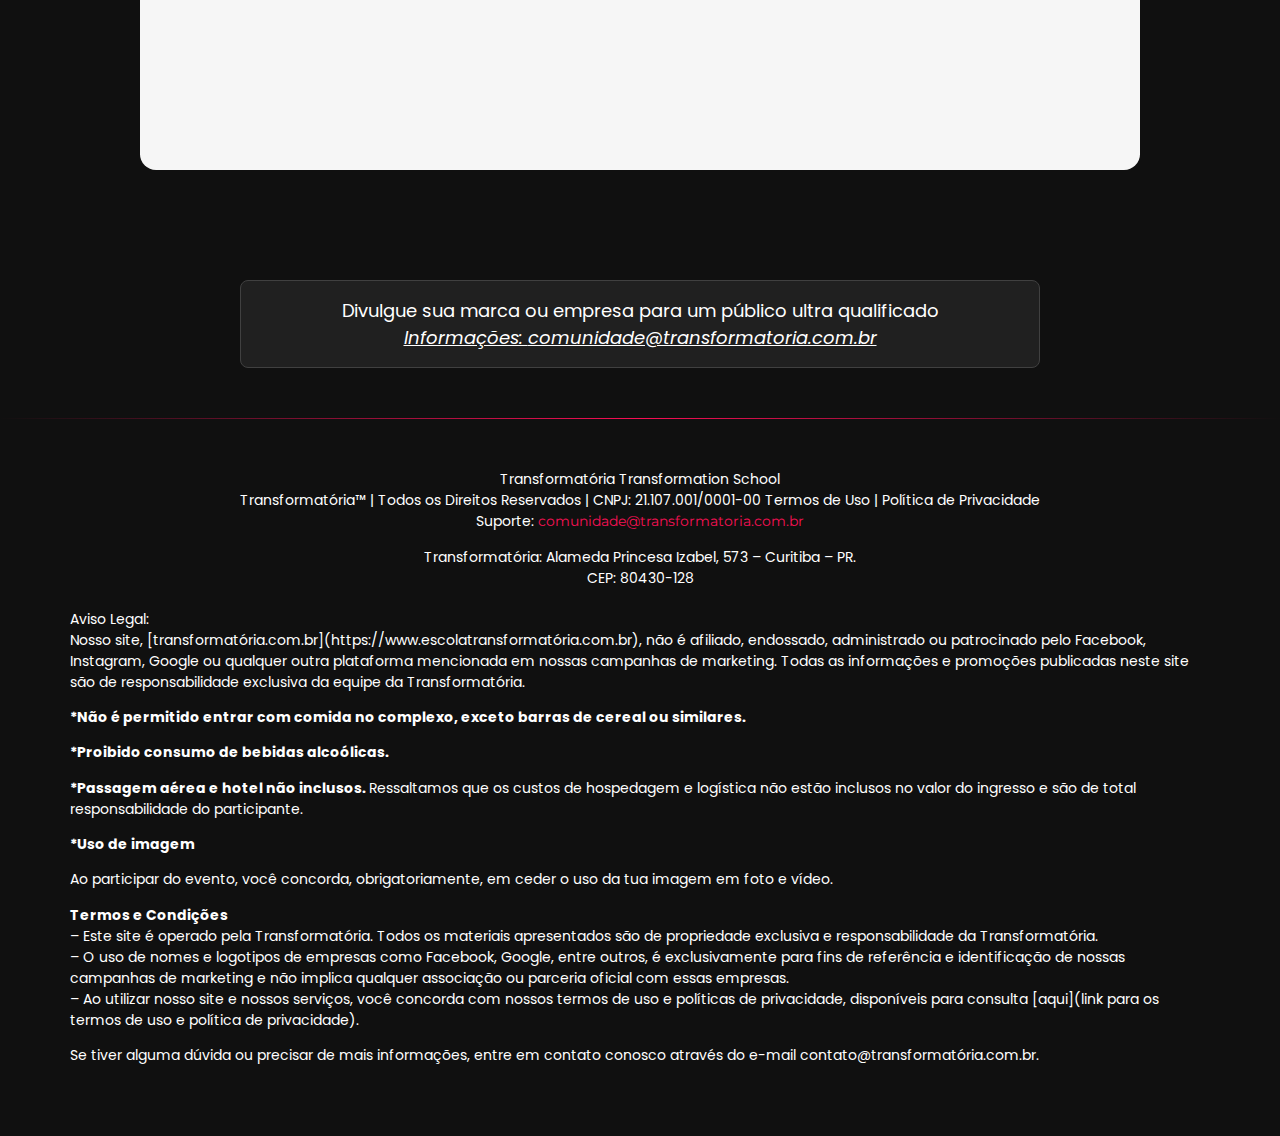
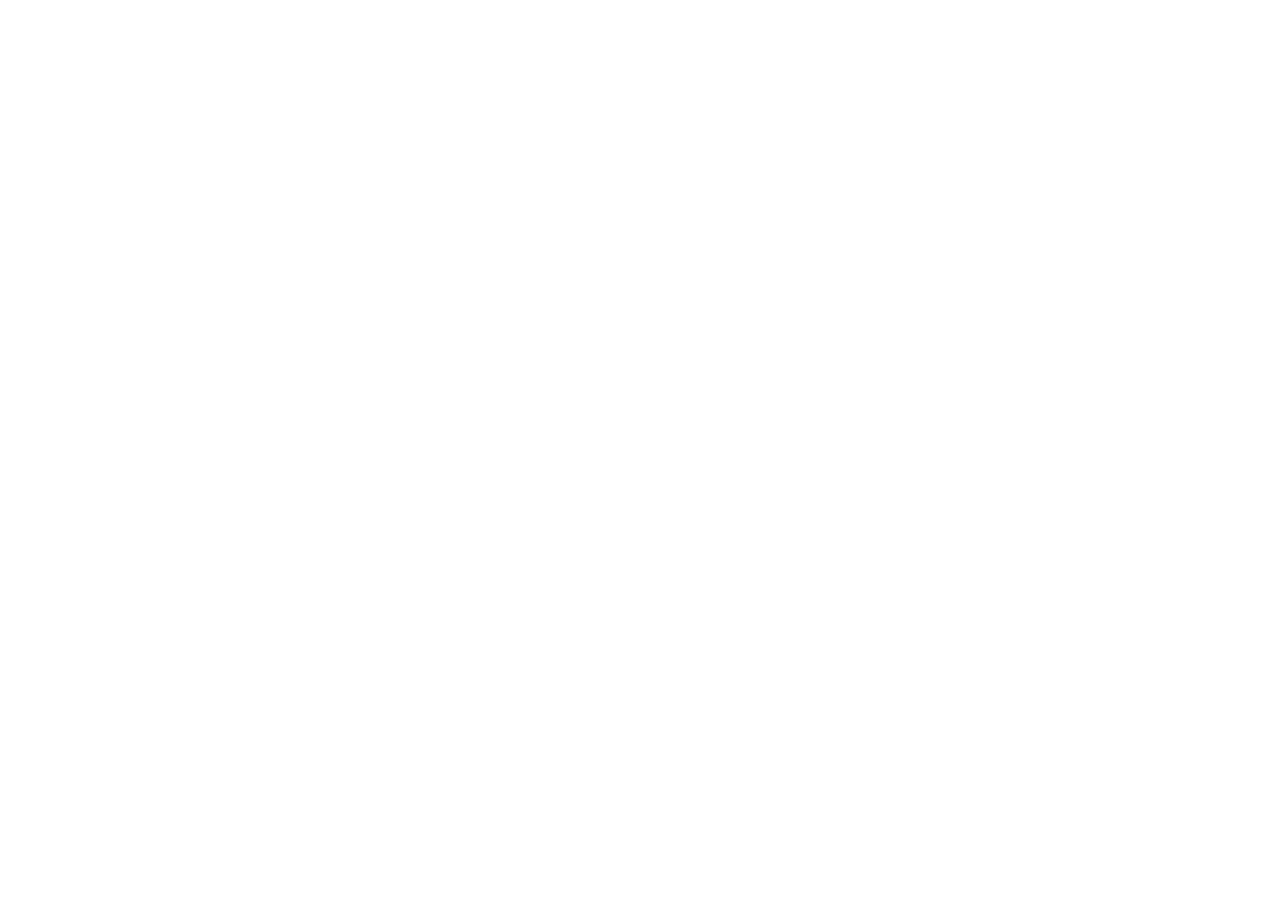
